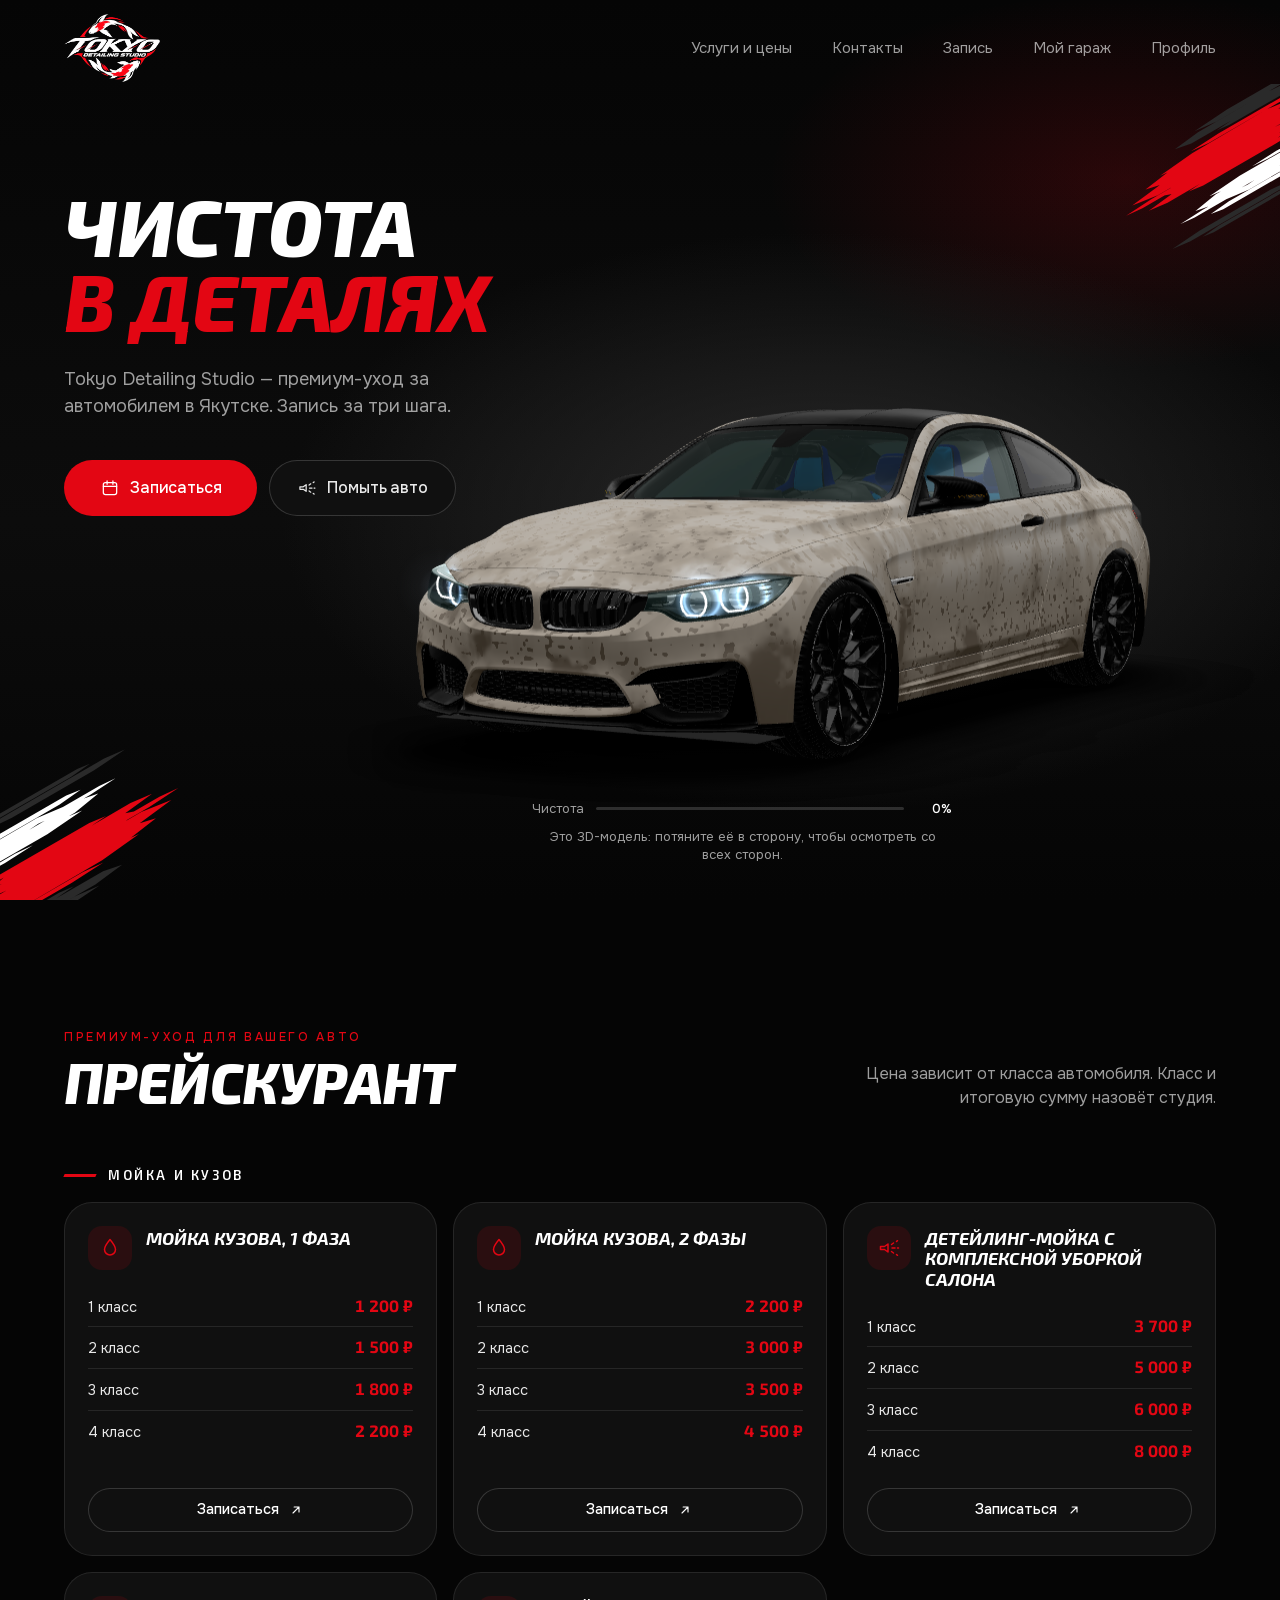
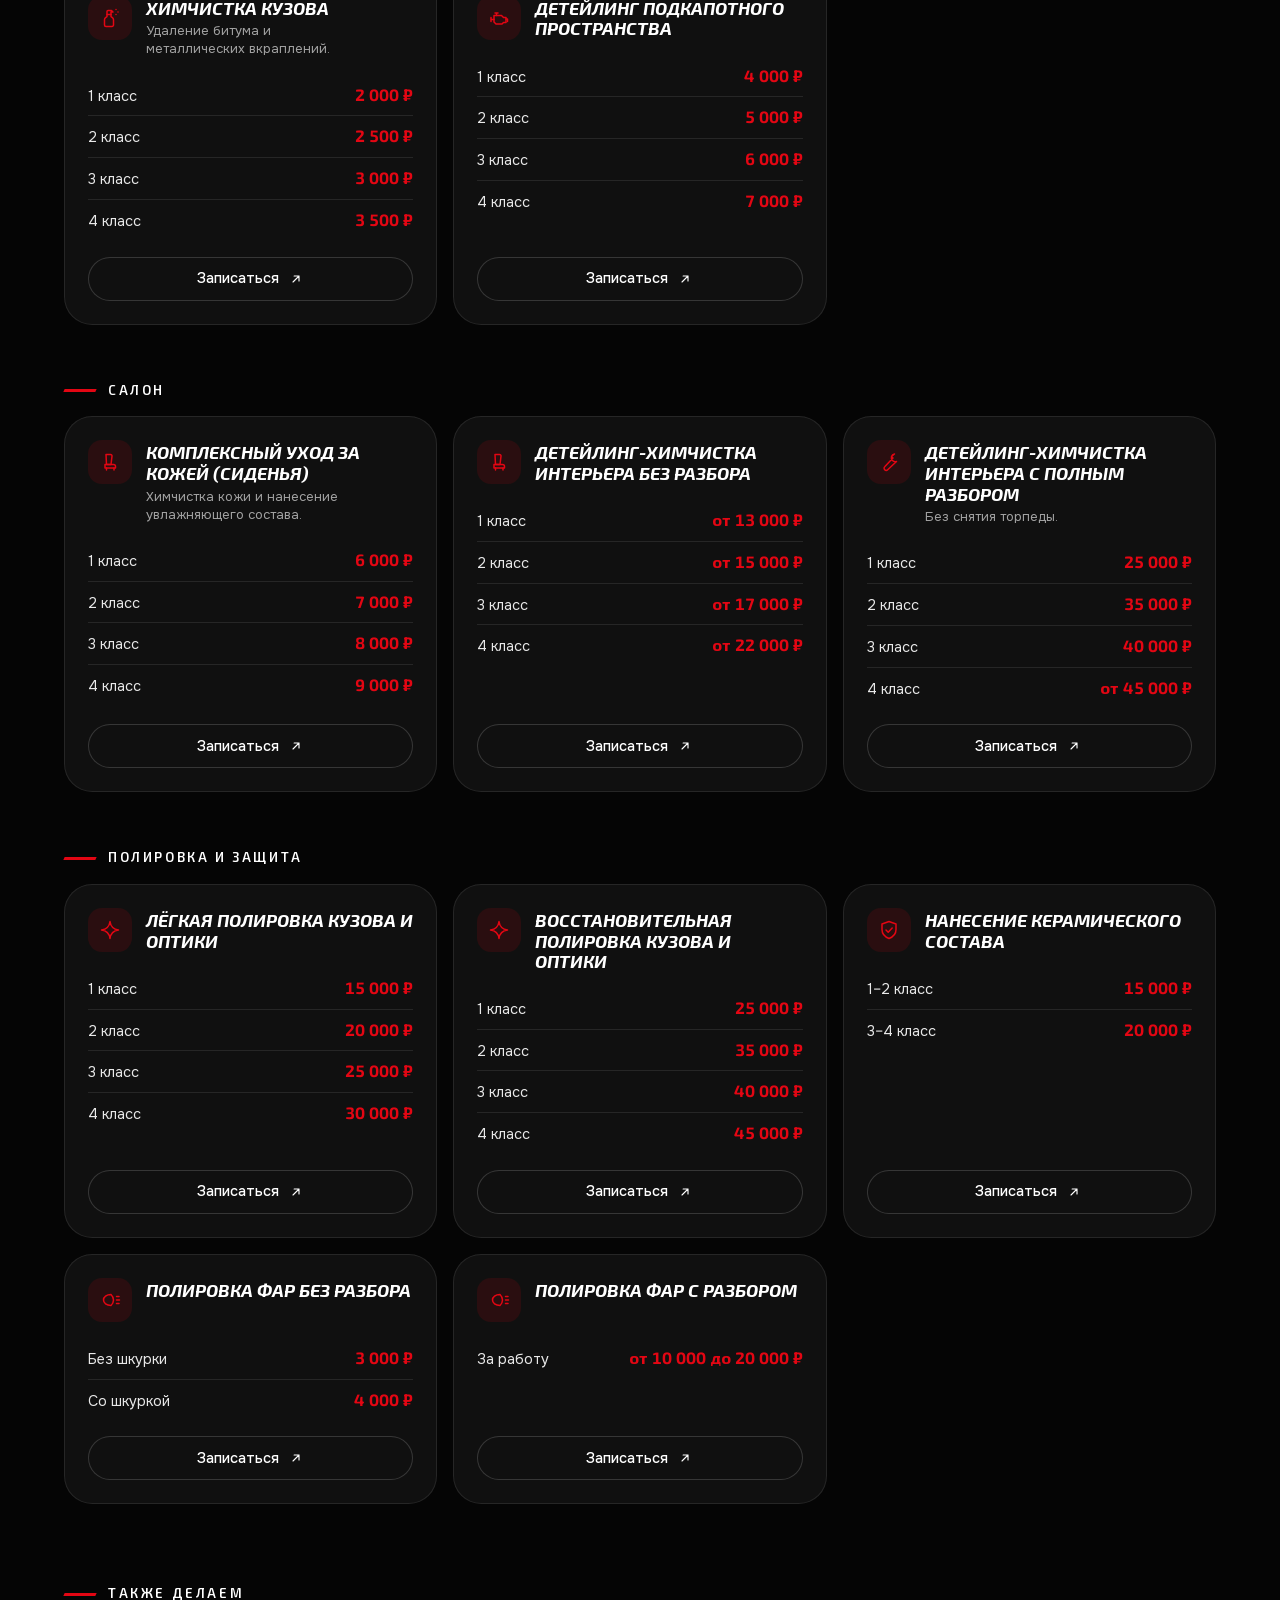
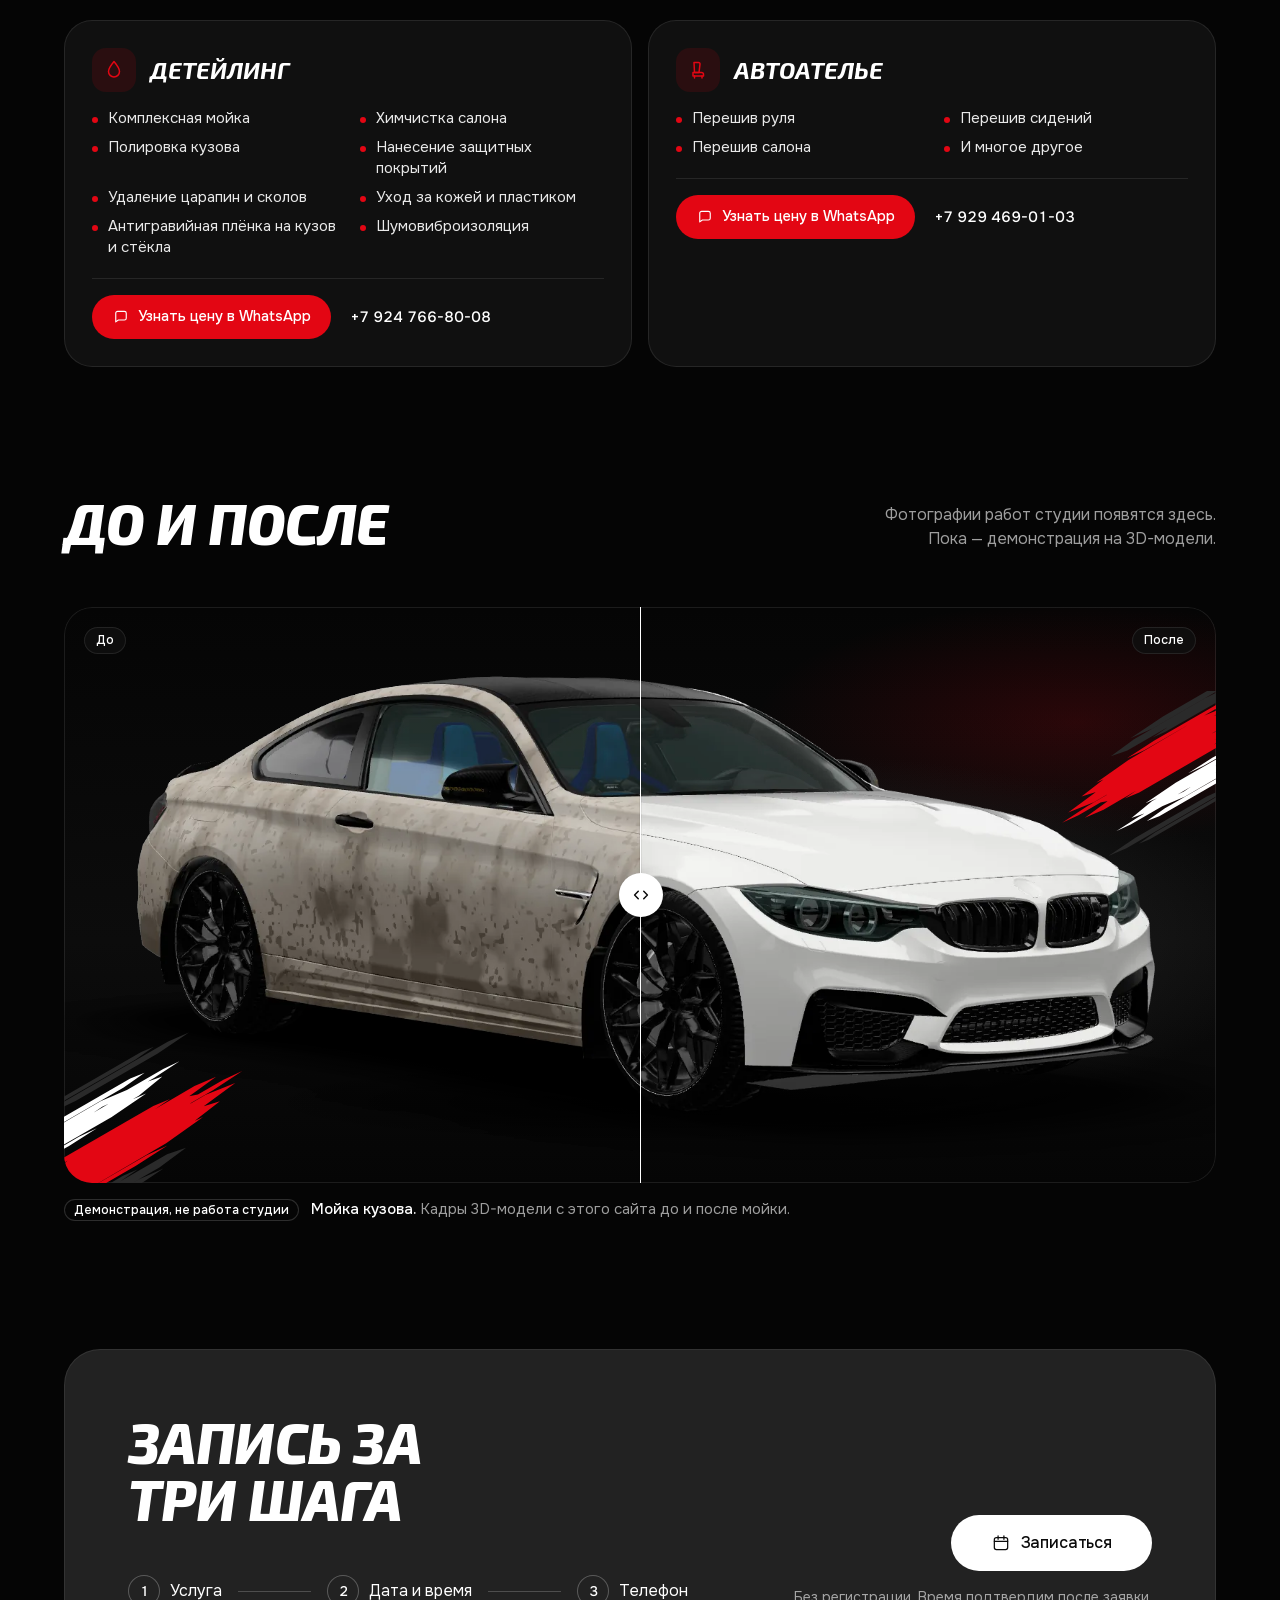
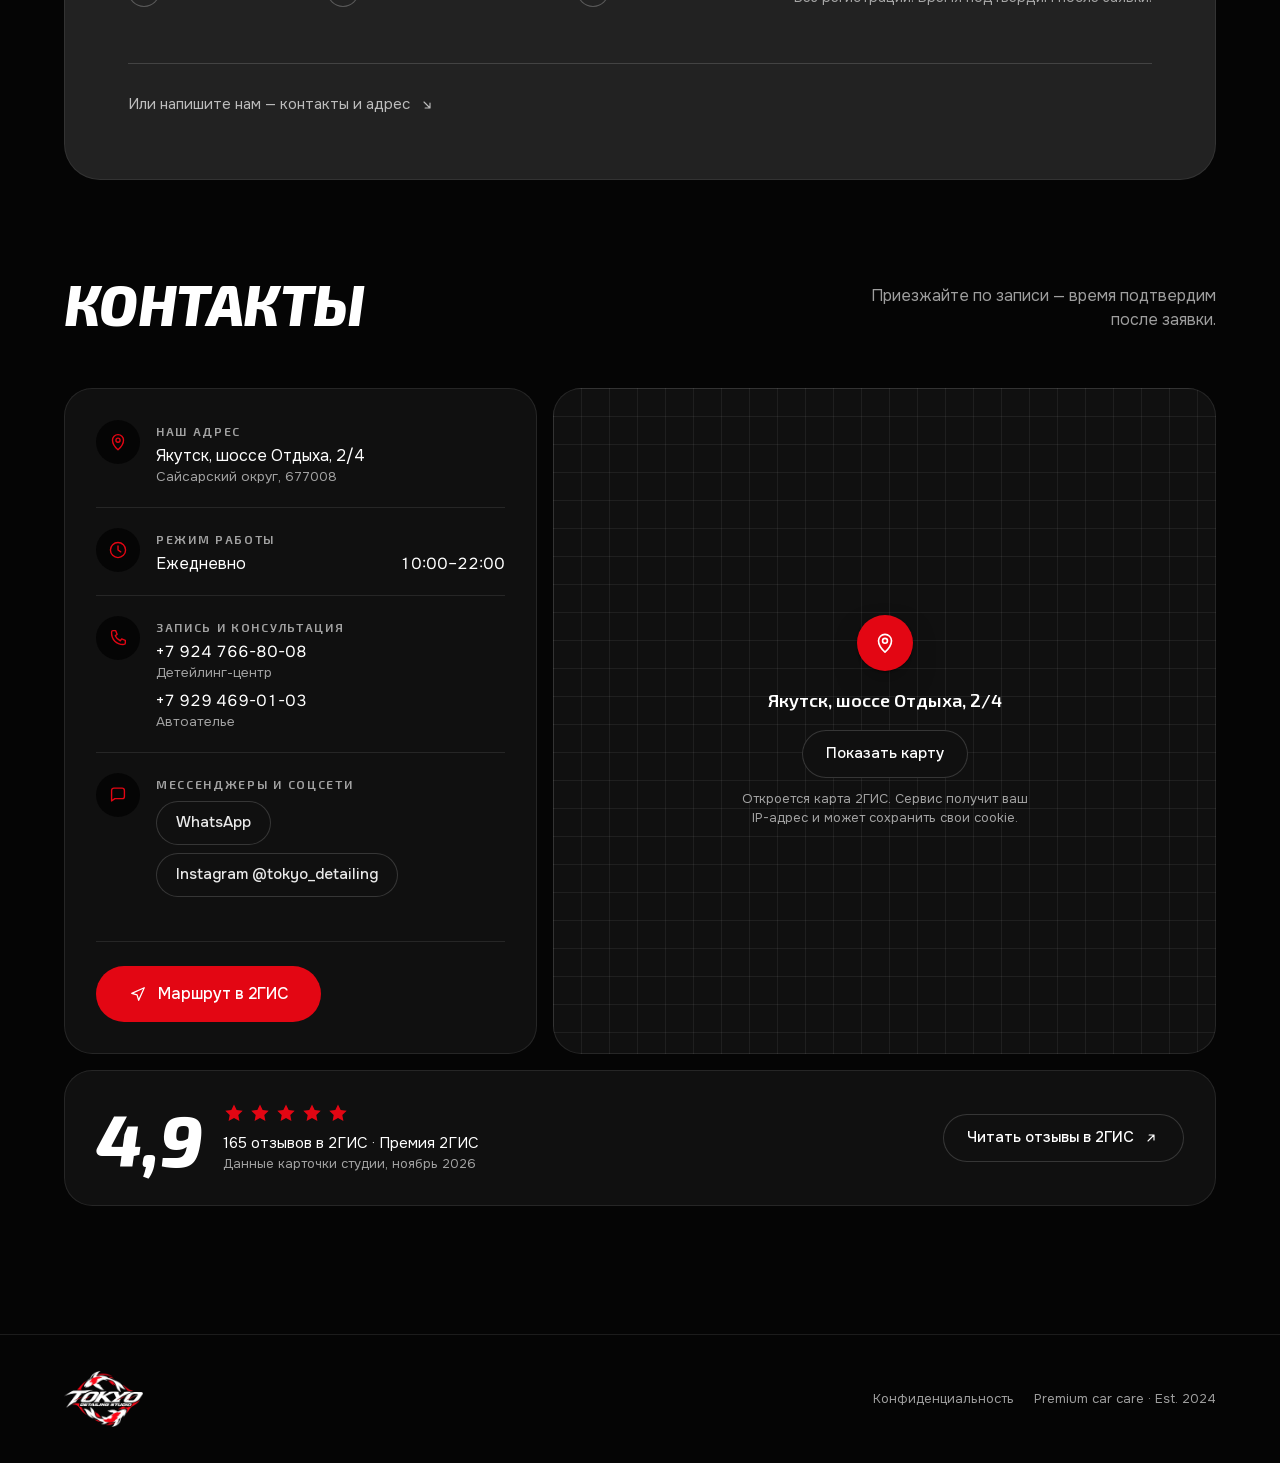
==== index.html @ 5183566b "Tokyo Detailing Studio: сайт и приложение Co-Authored-By: Claude Opus 5.5 <noreply@anthropic.com>" ====
<!DOCTYPE html><html lang="ru" data-theme="dark" class="s5PKCq_variable GpgOZW_variable antialiased"><head><meta charSet="utf-8"/><meta name="viewport" content="width=device-width, initial-scale=1, viewport-fit=cover"/><link rel="preload" href="/_next/static/media/01d917b2efda642a-s.p.0y1w0k24nk0rl.woff2" as="font" crossorigin="" type="font/woff2"/><link rel="preload" href="/_next/static/media/37253046121f9ac8-s.p.342nhdmq3f7um.woff2" as="font" crossorigin="" type="font/woff2"/><link rel="preload" href="/_next/static/media/4e40ad925acbda05-s.p.0xfoyxlx1-tli.woff2" as="font" crossorigin="" type="font/woff2"/><link rel="preload" href="/_next/static/media/57b2f9927c4082f3-s.p.0hvbihchgpcz-.woff2" as="font" crossorigin="" type="font/woff2"/><link rel="preload" href="/_next/static/media/751a0d19315937ce-s.p.3-p5cznzdfi69.woff2" as="font" crossorigin="" type="font/woff2"/><link rel="preload" href="/_next/static/media/c50b0495a1ff0f08-s.p.2sla2yow9-9p_.woff2" as="font" crossorigin="" type="font/woff2"/><link rel="preload" href="/brand/tokyo-logo.png" as="image"/><link rel="preload" as="image" href="/images/car-dirty.webp"/><link rel="stylesheet" href="/_next/static/chunks/12egtfxf3xak8.css" data-precedence="next"/><link rel="preload" as="script" fetchPriority="low" href="/_next/static/chunks/1pcw6gskne7pf.js"/><script src="/_next/static/chunks/2whg2n5r_t_s1.js" async=""></script><script src="/_next/static/chunks/1k6vud4yuzdun.js" async=""></script><script src="/_next/static/chunks/1wt7al7iiuzbs.js" async=""></script><script src="/_next/static/chunks/turbopack-2u1d16houkiyo.js" async=""></script><script src="/_next/static/chunks/31ogxdam3e38y.js" async=""></script><script src="/_next/static/chunks/2fxo7t787hc55.js" async=""></script><script src="/_next/static/chunks/3pmq14a_3z5or.js" async=""></script><script src="/_next/static/chunks/0y7fb0nxkplo_.js" async=""></script><script src="/_next/static/chunks/2e1vo4x0723xz.js" async=""></script><script src="/_next/static/chunks/1whfrwr3t8dxm.js" async=""></script><meta name="next-size-adjust" content=""/><meta name="theme-color" media="(prefers-color-scheme: light)" content="#050505"/><meta name="theme-color" media="(prefers-color-scheme: dark)" content="#050505"/><title>Tokyo Detailing Studio — детейлинг в Якутске</title><meta name="description" content="Мойка, химчистка, полировка, керамика. Прейскурант по классам авто и запись за три шага. Якутск, шоссе Отдыха, 2/4."/><meta name="application-name" content="Tokyo Detailing"/><link rel="manifest" href="/manifest.webmanifest"/><meta name="format-detection" content="telephone=no"/><meta name="mobile-web-app-capable" content="yes"/><meta name="apple-mobile-web-app-title" content="Tokyo"/><meta name="apple-mobile-web-app-status-bar-style" content="black-translucent"/><link rel="icon" href="/icon.png?icon.1gmn3g1608zho.png" sizes="96x96" type="image/png"/><link rel="apple-touch-icon" href="/apple-icon.png?apple-icon.33vqg0m949hzn.png" sizes="180x180" type="image/png"/><script>(function(){try{var p=null;try{p=localStorage.getItem("md-theme")}catch(e){}var d=true;var t=d?"dark":"light";document.documentElement.dataset.theme=t;var m=document.createElement("meta");m.name="theme-color";m.id="md-theme-color";m.content={"light":"#050505","dark":"#050505"}[t];document.head.prepend(m)}catch(e){}})()</script><script src="/_next/static/chunks/0cz1d0mv5g_q7.js" noModule=""></script></head><body class="min-h-svh bg-mist text-graphite"><div hidden=""><!--$--><!--/$--></div><header class="absolute inset-x-0 top-0 z-40 pt-[env(safe-area-inset-top)]"><div class="mx-auto flex h-16 max-w-[1440px] items-center justify-between px-5 lg:h-24 lg:px-16"><a aria-label="Tokyo Detailing Studio — на главную" class="relative z-50 block text-ink" href="/"><img src="/brand/tokyo-logo.png" alt="Tokyo Detailing Studio" width="720" height="510" class="block w-auto select-none h-11 lg:h-[68px]" draggable="false"/></a><div class="flex items-center gap-1 lg:gap-8"><nav aria-label="Основная навигация" class="hidden items-center gap-10 lg:flex"><a class="text-[15px] transition-colors duration-200 hover:text-ink text-muted" href="/#services">Услуги и цены</a><a class="text-[15px] transition-colors duration-200 hover:text-ink text-muted" href="/#contacts">Контакты</a><a class="text-[15px] transition-colors duration-200 hover:text-ink text-muted" href="/booking/">Запись</a><a class="text-[15px] transition-colors duration-200 hover:text-ink text-muted" href="/garage/">Мой гараж</a><a class="text-[15px] transition-colors duration-200 hover:text-ink text-muted" href="/profile/">Профиль</a></nav><button type="button" aria-label="Открыть меню" aria-expanded="false" class="relative z-50 -mr-2 flex size-11 items-center justify-center text-ink lg:hidden"><span class="relative block h-[10px] w-6"><span class="absolute left-0 top-0 h-[1.5px] w-6 rounded-full bg-current transition-transform duration-300 ease-soft "></span><span class="absolute bottom-0 left-0 h-[1.5px] w-6 rounded-full bg-current transition-transform duration-300 ease-soft "></span></span></button></div></div></header><main><section id="top" class="studio relative overflow-clip pt-[calc(env(safe-area-inset-top)+64px)] lg:h-svh lg:max-h-[1000px] lg:min-h-[760px] lg:pt-0"><div class="relative mx-auto flex h-full max-w-[1440px] flex-col px-5 lg:px-16"><div class="pointer-events-none relative z-10 pt-5 lg:pt-[clamp(150px,21vh,210px)]"><h1 class="text-[clamp(40px,11.6vw,54px)] leading-[0.98] text-ink lg:text-[clamp(64px,6.2vw,96px)] lg:leading-[0.94]" style="opacity:0.4;transform:translateY(22px)">Чистота<br/><span class="text-accent">в деталях</span></h1><p class="mt-4 max-w-[30ch] text-[16px] leading-[1.45] text-muted lg:mt-7 lg:max-w-[34ch] lg:text-[18px] lg:leading-[1.5]" style="opacity:0.4;transform:translateY(22px)">Tokyo Detailing Studio — премиум-уход за автомобилем в Якутске. Запись за три шага.</p></div><div class="relative -mx-5 mt-1 lg:pointer-events-none lg:absolute lg:inset-0 lg:mx-0 lg:mt-0"><div class="relative ml-[-6vw] w-[124vw] lg:pointer-events-auto lg:absolute lg:bottom-[clamp(40px,9vh,96px)] lg:right-[-5vw] lg:ml-0 lg:w-[min(78vw,1180px)]" style="opacity:0;transform:translateX(70px)"><img alt="Автомобиль перед мойкой" draggable="false" width="1999" height="999" decoding="async" data-nimg="1" class="car-poster h-auto w-full select-none transition-opacity duration-700 ease-soft opacity-100" style="color:transparent" src="/images/car-dirty.webp"/><div class="car-canvas absolute inset-0 transition-opacity duration-700 ease-soft opacity-0"><!--$!--><template data-dgst=""></template><!--/$--></div></div><div class="relative mt-1 px-5 lg:pointer-events-auto lg:absolute lg:bottom-[clamp(20px,4vh,48px)] lg:left-[58%] lg:mt-0 lg:w-[420px] lg:-translate-x-1/2 lg:px-0" style="opacity:0.4;transform:translateY(22px)"><div class="mx-auto w-full max-w-[340px] lg:max-w-[420px]"><div class="flex min-h-[36px] items-center justify-center gap-3"><p aria-live="polite" class="text-center text-[12.5px] leading-[1.35] text-muted lg:text-[13px]">Загружаем 3D-модель…</p></div></div></div></div><div class="relative z-10 mt-6 flex gap-2.5 pb-8 lg:mt-10 lg:w-fit lg:gap-3 lg:pb-0" style="opacity:0.4;transform:translateY(22px)"><a class="inline-flex h-14 items-center justify-center gap-2.5 rounded-full text-[16px] font-medium tracking-[-0.01em] transition-[background-color,box-shadow,transform] duration-200 ease-soft bg-accent text-on-accent hover:bg-accent-strong active:scale-[0.985] order-2 flex-1 whitespace-nowrap px-4 lg:order-1 lg:flex-none lg:px-9" href="/booking/"><svg width="20" height="20" viewBox="0 0 24 24" fill="none" stroke="currentColor" stroke-width="1.5" stroke-linecap="round" stroke-linejoin="round" aria-hidden="true"><rect x="4" y="5.5" width="16" height="14.5" rx="2.5"></rect><path d="M4 10h16M8.5 3.5v4M15.5 3.5v4"></path></svg>Записаться</a><button type="button" class="inline-flex h-14 items-center justify-center gap-2.5 rounded-full text-[16px] font-medium tracking-[-0.01em] transition-[background-color,box-shadow,transform] duration-200 ease-soft bg-white text-graphite ring-1 ring-inset ring-line-strong hover:ring-graphite active:scale-[0.985] order-1 flex-1 whitespace-nowrap px-4 disabled:opacity-50 lg:order-2 lg:flex-none lg:px-7" aria-pressed="false" disabled=""><svg width="20" height="20" viewBox="0 0 24 24" fill="none" stroke="currentColor" stroke-width="1.5" stroke-linecap="round" stroke-linejoin="round" aria-hidden="true"><path d="M3.500 10.500h4l3.500-2.500v8l-3.500-2.500h-4z"></path><path d="m14.500 8.500 2-1.500M15 12h3M14.500 15.500l2 1.500M19.500 5.500l1-.8M20.500 12h1M19.500 18.500l1 .8"></path></svg>Помыть авто</button></div></div></section><section id="services" class="scroll-mt-6 bg-mist"><div class="mx-auto max-w-[1440px] px-5 py-16 lg:px-16 lg:py-32"><div class="flex flex-col gap-3 lg:flex-row lg:items-end lg:justify-between"><div><p class="text-[12px] font-medium uppercase tracking-[0.22em] text-accent">Премиум-уход для вашего авто</p><h2 class="section-title mt-2 text-[34px] font-bold leading-none text-ink lg:text-[56px]">Прейскурант</h2></div><p class="max-w-[40ch] text-[15px] leading-[1.5] text-muted lg:text-right lg:text-[16px]">Цена зависит от класса автомобиля. Класс и итоговую сумму назовёт студия.</p></div><div class="mt-10 lg:mt-14"><h3 class="flex items-center gap-3 text-[13px] font-semibold uppercase tracking-[0.2em] text-ink"><span aria-hidden="true" class="h-[3px] w-8 -skew-x-[24deg] bg-accent"></span>Мойка и кузов</h3><ul class="mt-4 grid gap-2.5 sm:grid-cols-2 lg:grid-cols-3 lg:gap-4"><li class="flex"><article class="flex w-full flex-col rounded-[22px] bg-white p-5 ring-1 ring-inset ring-line transition-shadow duration-300 hover:ring-accent/60 lg:rounded-card lg:p-6"><div class="flex items-start gap-3.5"><span class="flex size-11 shrink-0 items-center justify-center rounded-[14px] bg-accent/12 text-accent"><svg width="24" height="24" viewBox="0 0 24 24" fill="none" stroke="currentColor" stroke-width="1.5" stroke-linecap="round" stroke-linejoin="round" aria-hidden="true"><path d="M12 3.5c3 3.6 5.5 6.6 5.5 10a5.5 5.5 0 0 1-11 0c0-3.4 2.500-6.4 5.5-10z"></path></svg></span><div class="min-w-0 pt-0.5"><h4 class="font-display text-[17px] font-bold uppercase italic leading-[1.15] text-ink lg:text-[18px]">Мойка кузова, 1 фаза</h4></div></div><dl class="mt-4 flex-1"><div class="flex items-baseline justify-between gap-4 border-b border-line py-2 last:border-b-0"><dt class="text-[14.5px] text-graphite">1 класс</dt><dd class="whitespace-nowrap font-display text-[16.5px] font-bold tabular-nums text-accent">1 200 ₽</dd></div><div class="flex items-baseline justify-between gap-4 border-b border-line py-2 last:border-b-0"><dt class="text-[14.5px] text-graphite">2 класс</dt><dd class="whitespace-nowrap font-display text-[16.5px] font-bold tabular-nums text-accent">1 500 ₽</dd></div><div class="flex items-baseline justify-between gap-4 border-b border-line py-2 last:border-b-0"><dt class="text-[14.5px] text-graphite">3 класс</dt><dd class="whitespace-nowrap font-display text-[16.5px] font-bold tabular-nums text-accent">1 800 ₽</dd></div><div class="flex items-baseline justify-between gap-4 border-b border-line py-2 last:border-b-0"><dt class="text-[14.5px] text-graphite">4 класс</dt><dd class="whitespace-nowrap font-display text-[16.5px] font-bold tabular-nums text-accent">2 200 ₽</dd></div></dl><a class="mt-4 inline-flex h-11 items-center justify-center gap-2 rounded-full text-[14.5px] font-medium text-ink ring-1 ring-inset ring-line-strong transition-colors duration-200 hover:bg-accent hover:text-on-accent hover:ring-accent" href="/booking/?service=wash1">Записаться<span class="sr-only">: <!-- -->Мойка кузова, 1 фаза</span><svg width="18" height="18" viewBox="0 0 24 24" fill="none" stroke="currentColor" stroke-width="1.5" stroke-linecap="round" stroke-linejoin="round" aria-hidden="true"><path d="M8 16 16 8M9.500 8H16v6.500"></path></svg></a></article></li><li class="flex"><article class="flex w-full flex-col rounded-[22px] bg-white p-5 ring-1 ring-inset ring-line transition-shadow duration-300 hover:ring-accent/60 lg:rounded-card lg:p-6"><div class="flex items-start gap-3.5"><span class="flex size-11 shrink-0 items-center justify-center rounded-[14px] bg-accent/12 text-accent"><svg width="24" height="24" viewBox="0 0 24 24" fill="none" stroke="currentColor" stroke-width="1.5" stroke-linecap="round" stroke-linejoin="round" aria-hidden="true"><path d="M12 3.5c3 3.6 5.5 6.6 5.5 10a5.5 5.5 0 0 1-11 0c0-3.4 2.500-6.4 5.5-10z"></path></svg></span><div class="min-w-0 pt-0.5"><h4 class="font-display text-[17px] font-bold uppercase italic leading-[1.15] text-ink lg:text-[18px]">Мойка кузова, 2 фазы</h4></div></div><dl class="mt-4 flex-1"><div class="flex items-baseline justify-between gap-4 border-b border-line py-2 last:border-b-0"><dt class="text-[14.5px] text-graphite">1 класс</dt><dd class="whitespace-nowrap font-display text-[16.5px] font-bold tabular-nums text-accent">2 200 ₽</dd></div><div class="flex items-baseline justify-between gap-4 border-b border-line py-2 last:border-b-0"><dt class="text-[14.5px] text-graphite">2 класс</dt><dd class="whitespace-nowrap font-display text-[16.5px] font-bold tabular-nums text-accent">3 000 ₽</dd></div><div class="flex items-baseline justify-between gap-4 border-b border-line py-2 last:border-b-0"><dt class="text-[14.5px] text-graphite">3 класс</dt><dd class="whitespace-nowrap font-display text-[16.5px] font-bold tabular-nums text-accent">3 500 ₽</dd></div><div class="flex items-baseline justify-between gap-4 border-b border-line py-2 last:border-b-0"><dt class="text-[14.5px] text-graphite">4 класс</dt><dd class="whitespace-nowrap font-display text-[16.5px] font-bold tabular-nums text-accent">4 500 ₽</dd></div></dl><a class="mt-4 inline-flex h-11 items-center justify-center gap-2 rounded-full text-[14.5px] font-medium text-ink ring-1 ring-inset ring-line-strong transition-colors duration-200 hover:bg-accent hover:text-on-accent hover:ring-accent" href="/booking/?service=wash2">Записаться<span class="sr-only">: <!-- -->Мойка кузова, 2 фазы</span><svg width="18" height="18" viewBox="0 0 24 24" fill="none" stroke="currentColor" stroke-width="1.5" stroke-linecap="round" stroke-linejoin="round" aria-hidden="true"><path d="M8 16 16 8M9.500 8H16v6.500"></path></svg></a></article></li><li class="flex"><article class="flex w-full flex-col rounded-[22px] bg-white p-5 ring-1 ring-inset ring-line transition-shadow duration-300 hover:ring-accent/60 lg:rounded-card lg:p-6"><div class="flex items-start gap-3.5"><span class="flex size-11 shrink-0 items-center justify-center rounded-[14px] bg-accent/12 text-accent"><svg width="24" height="24" viewBox="0 0 24 24" fill="none" stroke="currentColor" stroke-width="1.5" stroke-linecap="round" stroke-linejoin="round" aria-hidden="true"><path d="M3.500 10.500h4l3.500-2.500v8l-3.500-2.500h-4z"></path><path d="m14.500 8.500 2-1.500M15 12h3M14.500 15.500l2 1.500M19.500 5.500l1-.8M20.500 12h1M19.500 18.500l1 .8"></path></svg></span><div class="min-w-0 pt-0.5"><h4 class="font-display text-[17px] font-bold uppercase italic leading-[1.15] text-ink lg:text-[18px]">Детейлинг-мойка с комплексной уборкой салона</h4></div></div><dl class="mt-4 flex-1"><div class="flex items-baseline justify-between gap-4 border-b border-line py-2 last:border-b-0"><dt class="text-[14.5px] text-graphite">1 класс</dt><dd class="whitespace-nowrap font-display text-[16.5px] font-bold tabular-nums text-accent">3 700 ₽</dd></div><div class="flex items-baseline justify-between gap-4 border-b border-line py-2 last:border-b-0"><dt class="text-[14.5px] text-graphite">2 класс</dt><dd class="whitespace-nowrap font-display text-[16.5px] font-bold tabular-nums text-accent">5 000 ₽</dd></div><div class="flex items-baseline justify-between gap-4 border-b border-line py-2 last:border-b-0"><dt class="text-[14.5px] text-graphite">3 класс</dt><dd class="whitespace-nowrap font-display text-[16.5px] font-bold tabular-nums text-accent">6 000 ₽</dd></div><div class="flex items-baseline justify-between gap-4 border-b border-line py-2 last:border-b-0"><dt class="text-[14.5px] text-graphite">4 класс</dt><dd class="whitespace-nowrap font-display text-[16.5px] font-bold tabular-nums text-accent">8 000 ₽</dd></div></dl><a class="mt-4 inline-flex h-11 items-center justify-center gap-2 rounded-full text-[14.5px] font-medium text-ink ring-1 ring-inset ring-line-strong transition-colors duration-200 hover:bg-accent hover:text-on-accent hover:ring-accent" href="/booking/?service=wash-salon">Записаться<span class="sr-only">: <!-- -->Детейлинг-мойка с комплексной уборкой салона</span><svg width="18" height="18" viewBox="0 0 24 24" fill="none" stroke="currentColor" stroke-width="1.5" stroke-linecap="round" stroke-linejoin="round" aria-hidden="true"><path d="M8 16 16 8M9.500 8H16v6.500"></path></svg></a></article></li><li class="flex"><article class="flex w-full flex-col rounded-[22px] bg-white p-5 ring-1 ring-inset ring-line transition-shadow duration-300 hover:ring-accent/60 lg:rounded-card lg:p-6"><div class="flex items-start gap-3.5"><span class="flex size-11 shrink-0 items-center justify-center rounded-[14px] bg-accent/12 text-accent"><svg width="24" height="24" viewBox="0 0 24 24" fill="none" stroke="currentColor" stroke-width="1.5" stroke-linecap="round" stroke-linejoin="round" aria-hidden="true"><path d="M8 20.500h6a1.500 1.500 0 0 0 1.500-1.500v-5.200a3 3 0 0 0-1.400-2.500L13 10.600V8.500H9v2.100l-1.100.7a3 3 0 0 0-1.400 2.500V19A1.500 1.500 0 0 0 8 20.500z"></path><path d="M9 8.500V5.500a1 1 0 0 1 1-1h3.500l1.500 1.500h-2v2.500"></path><path d="M18 3.500h.01M20 6h.01M18 8.500h.01"></path></svg></span><div class="min-w-0 pt-0.5"><h4 class="font-display text-[17px] font-bold uppercase italic leading-[1.15] text-ink lg:text-[18px]">Химчистка кузова</h4><p class="mt-1 text-[13px] leading-[1.4] text-muted">Удаление битума и металлических вкраплений.</p></div></div><dl class="mt-4 flex-1"><div class="flex items-baseline justify-between gap-4 border-b border-line py-2 last:border-b-0"><dt class="text-[14.5px] text-graphite">1 класс</dt><dd class="whitespace-nowrap font-display text-[16.5px] font-bold tabular-nums text-accent">2 000 ₽</dd></div><div class="flex items-baseline justify-between gap-4 border-b border-line py-2 last:border-b-0"><dt class="text-[14.5px] text-graphite">2 класс</dt><dd class="whitespace-nowrap font-display text-[16.5px] font-bold tabular-nums text-accent">2 500 ₽</dd></div><div class="flex items-baseline justify-between gap-4 border-b border-line py-2 last:border-b-0"><dt class="text-[14.5px] text-graphite">3 класс</dt><dd class="whitespace-nowrap font-display text-[16.5px] font-bold tabular-nums text-accent">3 000 ₽</dd></div><div class="flex items-baseline justify-between gap-4 border-b border-line py-2 last:border-b-0"><dt class="text-[14.5px] text-graphite">4 класс</dt><dd class="whitespace-nowrap font-display text-[16.5px] font-bold tabular-nums text-accent">3 500 ₽</dd></div></dl><a class="mt-4 inline-flex h-11 items-center justify-center gap-2 rounded-full text-[14.5px] font-medium text-ink ring-1 ring-inset ring-line-strong transition-colors duration-200 hover:bg-accent hover:text-on-accent hover:ring-accent" href="/booking/?service=body-chem">Записаться<span class="sr-only">: <!-- -->Химчистка кузова</span><svg width="18" height="18" viewBox="0 0 24 24" fill="none" stroke="currentColor" stroke-width="1.5" stroke-linecap="round" stroke-linejoin="round" aria-hidden="true"><path d="M8 16 16 8M9.500 8H16v6.500"></path></svg></a></article></li><li class="flex"><article class="flex w-full flex-col rounded-[22px] bg-white p-5 ring-1 ring-inset ring-line transition-shadow duration-300 hover:ring-accent/60 lg:rounded-card lg:p-6"><div class="flex items-start gap-3.5"><span class="flex size-11 shrink-0 items-center justify-center rounded-[14px] bg-accent/12 text-accent"><svg width="24" height="24" viewBox="0 0 24 24" fill="none" stroke="currentColor" stroke-width="1.5" stroke-linecap="round" stroke-linejoin="round" aria-hidden="true"><path d="M7 9.5h7.5l2 2H19v5h-2.5L15 18H9l-2-2z"></path><path d="M9.5 9.5V7M8 7h3M4 11.5v4M4 13.5h3M19 13h1.5v2.5"></path></svg></span><div class="min-w-0 pt-0.5"><h4 class="font-display text-[17px] font-bold uppercase italic leading-[1.15] text-ink lg:text-[18px]">Детейлинг подкапотного пространства</h4></div></div><dl class="mt-4 flex-1"><div class="flex items-baseline justify-between gap-4 border-b border-line py-2 last:border-b-0"><dt class="text-[14.5px] text-graphite">1 класс</dt><dd class="whitespace-nowrap font-display text-[16.5px] font-bold tabular-nums text-accent">4 000 ₽</dd></div><div class="flex items-baseline justify-between gap-4 border-b border-line py-2 last:border-b-0"><dt class="text-[14.5px] text-graphite">2 класс</dt><dd class="whitespace-nowrap font-display text-[16.5px] font-bold tabular-nums text-accent">5 000 ₽</dd></div><div class="flex items-baseline justify-between gap-4 border-b border-line py-2 last:border-b-0"><dt class="text-[14.5px] text-graphite">3 класс</dt><dd class="whitespace-nowrap font-display text-[16.5px] font-bold tabular-nums text-accent">6 000 ₽</dd></div><div class="flex items-baseline justify-between gap-4 border-b border-line py-2 last:border-b-0"><dt class="text-[14.5px] text-graphite">4 класс</dt><dd class="whitespace-nowrap font-display text-[16.5px] font-bold tabular-nums text-accent">7 000 ₽</dd></div></dl><a class="mt-4 inline-flex h-11 items-center justify-center gap-2 rounded-full text-[14.5px] font-medium text-ink ring-1 ring-inset ring-line-strong transition-colors duration-200 hover:bg-accent hover:text-on-accent hover:ring-accent" href="/booking/?service=engine">Записаться<span class="sr-only">: <!-- -->Детейлинг подкапотного пространства</span><svg width="18" height="18" viewBox="0 0 24 24" fill="none" stroke="currentColor" stroke-width="1.5" stroke-linecap="round" stroke-linejoin="round" aria-hidden="true"><path d="M8 16 16 8M9.500 8H16v6.500"></path></svg></a></article></li></ul></div><div class="mt-10 lg:mt-14"><h3 class="flex items-center gap-3 text-[13px] font-semibold uppercase tracking-[0.2em] text-ink"><span aria-hidden="true" class="h-[3px] w-8 -skew-x-[24deg] bg-accent"></span>Салон</h3><ul class="mt-4 grid gap-2.5 sm:grid-cols-2 lg:grid-cols-3 lg:gap-4"><li class="flex"><article class="flex w-full flex-col rounded-[22px] bg-white p-5 ring-1 ring-inset ring-line transition-shadow duration-300 hover:ring-accent/60 lg:rounded-card lg:p-6"><div class="flex items-start gap-3.5"><span class="flex size-11 shrink-0 items-center justify-center rounded-[14px] bg-accent/12 text-accent"><svg width="24" height="24" viewBox="0 0 24 24" fill="none" stroke="currentColor" stroke-width="1.5" stroke-linecap="round" stroke-linejoin="round" aria-hidden="true"><path d="M8 4.5h4.5A1.5 1.5 0 0 1 14 6.2l-1 8.3H8.500z"></path><path d="M7 14.5h8.5a2 2 0 0 1 2 2V18H7z"></path><path d="M8.5 18v2M16 18v2"></path></svg></span><div class="min-w-0 pt-0.5"><h4 class="font-display text-[17px] font-bold uppercase italic leading-[1.15] text-ink lg:text-[18px]">Комплексный уход за кожей (сиденья)</h4><p class="mt-1 text-[13px] leading-[1.4] text-muted">Химчистка кожи и нанесение увлажняющего состава.</p></div></div><dl class="mt-4 flex-1"><div class="flex items-baseline justify-between gap-4 border-b border-line py-2 last:border-b-0"><dt class="text-[14.5px] text-graphite">1 класс</dt><dd class="whitespace-nowrap font-display text-[16.5px] font-bold tabular-nums text-accent">6 000 ₽</dd></div><div class="flex items-baseline justify-between gap-4 border-b border-line py-2 last:border-b-0"><dt class="text-[14.5px] text-graphite">2 класс</dt><dd class="whitespace-nowrap font-display text-[16.5px] font-bold tabular-nums text-accent">7 000 ₽</dd></div><div class="flex items-baseline justify-between gap-4 border-b border-line py-2 last:border-b-0"><dt class="text-[14.5px] text-graphite">3 класс</dt><dd class="whitespace-nowrap font-display text-[16.5px] font-bold tabular-nums text-accent">8 000 ₽</dd></div><div class="flex items-baseline justify-between gap-4 border-b border-line py-2 last:border-b-0"><dt class="text-[14.5px] text-graphite">4 класс</dt><dd class="whitespace-nowrap font-display text-[16.5px] font-bold tabular-nums text-accent">9 000 ₽</dd></div></dl><a class="mt-4 inline-flex h-11 items-center justify-center gap-2 rounded-full text-[14.5px] font-medium text-ink ring-1 ring-inset ring-line-strong transition-colors duration-200 hover:bg-accent hover:text-on-accent hover:ring-accent" href="/booking/?service=leather">Записаться<span class="sr-only">: <!-- -->Комплексный уход за кожей (сиденья)</span><svg width="18" height="18" viewBox="0 0 24 24" fill="none" stroke="currentColor" stroke-width="1.5" stroke-linecap="round" stroke-linejoin="round" aria-hidden="true"><path d="M8 16 16 8M9.500 8H16v6.500"></path></svg></a></article></li><li class="flex"><article class="flex w-full flex-col rounded-[22px] bg-white p-5 ring-1 ring-inset ring-line transition-shadow duration-300 hover:ring-accent/60 lg:rounded-card lg:p-6"><div class="flex items-start gap-3.5"><span class="flex size-11 shrink-0 items-center justify-center rounded-[14px] bg-accent/12 text-accent"><svg width="24" height="24" viewBox="0 0 24 24" fill="none" stroke="currentColor" stroke-width="1.5" stroke-linecap="round" stroke-linejoin="round" aria-hidden="true"><path d="M8 4.5h4.5A1.5 1.5 0 0 1 14 6.2l-1 8.3H8.500z"></path><path d="M7 14.5h8.5a2 2 0 0 1 2 2V18H7z"></path><path d="M8.5 18v2M16 18v2"></path></svg></span><div class="min-w-0 pt-0.5"><h4 class="font-display text-[17px] font-bold uppercase italic leading-[1.15] text-ink lg:text-[18px]">Детейлинг-химчистка интерьера без разбора</h4></div></div><dl class="mt-4 flex-1"><div class="flex items-baseline justify-between gap-4 border-b border-line py-2 last:border-b-0"><dt class="text-[14.5px] text-graphite">1 класс</dt><dd class="whitespace-nowrap font-display text-[16.5px] font-bold tabular-nums text-accent">от 13 000 ₽</dd></div><div class="flex items-baseline justify-between gap-4 border-b border-line py-2 last:border-b-0"><dt class="text-[14.5px] text-graphite">2 класс</dt><dd class="whitespace-nowrap font-display text-[16.5px] font-bold tabular-nums text-accent">от 15 000 ₽</dd></div><div class="flex items-baseline justify-between gap-4 border-b border-line py-2 last:border-b-0"><dt class="text-[14.5px] text-graphite">3 класс</dt><dd class="whitespace-nowrap font-display text-[16.5px] font-bold tabular-nums text-accent">от 17 000 ₽</dd></div><div class="flex items-baseline justify-between gap-4 border-b border-line py-2 last:border-b-0"><dt class="text-[14.5px] text-graphite">4 класс</dt><dd class="whitespace-nowrap font-display text-[16.5px] font-bold tabular-nums text-accent">от 22 000 ₽</dd></div></dl><a class="mt-4 inline-flex h-11 items-center justify-center gap-2 rounded-full text-[14.5px] font-medium text-ink ring-1 ring-inset ring-line-strong transition-colors duration-200 hover:bg-accent hover:text-on-accent hover:ring-accent" href="/booking/?service=interior">Записаться<span class="sr-only">: <!-- -->Детейлинг-химчистка интерьера без разбора</span><svg width="18" height="18" viewBox="0 0 24 24" fill="none" stroke="currentColor" stroke-width="1.5" stroke-linecap="round" stroke-linejoin="round" aria-hidden="true"><path d="M8 16 16 8M9.500 8H16v6.500"></path></svg></a></article></li><li class="flex"><article class="flex w-full flex-col rounded-[22px] bg-white p-5 ring-1 ring-inset ring-line transition-shadow duration-300 hover:ring-accent/60 lg:rounded-card lg:p-6"><div class="flex items-start gap-3.5"><span class="flex size-11 shrink-0 items-center justify-center rounded-[14px] bg-accent/12 text-accent"><svg width="24" height="24" viewBox="0 0 24 24" fill="none" stroke="currentColor" stroke-width="1.5" stroke-linecap="round" stroke-linejoin="round" aria-hidden="true"><path d="M14.5 6.500a4 4 0 0 0 5 5l-8.800 8.300a2.100 2.100 0 0 1-3-3L16 8l-1.500-1.500 3-2.500a4 4 0 0 0-3 2.500z"></path></svg></span><div class="min-w-0 pt-0.5"><h4 class="font-display text-[17px] font-bold uppercase italic leading-[1.15] text-ink lg:text-[18px]">Детейлинг-химчистка интерьера с полным разбором</h4><p class="mt-1 text-[13px] leading-[1.4] text-muted">Без снятия торпеды.</p></div></div><dl class="mt-4 flex-1"><div class="flex items-baseline justify-between gap-4 border-b border-line py-2 last:border-b-0"><dt class="text-[14.5px] text-graphite">1 класс</dt><dd class="whitespace-nowrap font-display text-[16.5px] font-bold tabular-nums text-accent">25 000 ₽</dd></div><div class="flex items-baseline justify-between gap-4 border-b border-line py-2 last:border-b-0"><dt class="text-[14.5px] text-graphite">2 класс</dt><dd class="whitespace-nowrap font-display text-[16.5px] font-bold tabular-nums text-accent">35 000 ₽</dd></div><div class="flex items-baseline justify-between gap-4 border-b border-line py-2 last:border-b-0"><dt class="text-[14.5px] text-graphite">3 класс</dt><dd class="whitespace-nowrap font-display text-[16.5px] font-bold tabular-nums text-accent">40 000 ₽</dd></div><div class="flex items-baseline justify-between gap-4 border-b border-line py-2 last:border-b-0"><dt class="text-[14.5px] text-graphite">4 класс</dt><dd class="whitespace-nowrap font-display text-[16.5px] font-bold tabular-nums text-accent">от 45 000 ₽</dd></div></dl><a class="mt-4 inline-flex h-11 items-center justify-center gap-2 rounded-full text-[14.5px] font-medium text-ink ring-1 ring-inset ring-line-strong transition-colors duration-200 hover:bg-accent hover:text-on-accent hover:ring-accent" href="/booking/?service=interior-full">Записаться<span class="sr-only">: <!-- -->Детейлинг-химчистка интерьера с полным разбором</span><svg width="18" height="18" viewBox="0 0 24 24" fill="none" stroke="currentColor" stroke-width="1.5" stroke-linecap="round" stroke-linejoin="round" aria-hidden="true"><path d="M8 16 16 8M9.500 8H16v6.500"></path></svg></a></article></li></ul></div><div class="mt-10 lg:mt-14"><h3 class="flex items-center gap-3 text-[13px] font-semibold uppercase tracking-[0.2em] text-ink"><span aria-hidden="true" class="h-[3px] w-8 -skew-x-[24deg] bg-accent"></span>Полировка и защита</h3><ul class="mt-4 grid gap-2.5 sm:grid-cols-2 lg:grid-cols-3 lg:gap-4"><li class="flex"><article class="flex w-full flex-col rounded-[22px] bg-white p-5 ring-1 ring-inset ring-line transition-shadow duration-300 hover:ring-accent/60 lg:rounded-card lg:p-6"><div class="flex items-start gap-3.5"><span class="flex size-11 shrink-0 items-center justify-center rounded-[14px] bg-accent/12 text-accent"><svg width="24" height="24" viewBox="0 0 24 24" fill="none" stroke="currentColor" stroke-width="1.5" stroke-linecap="round" stroke-linejoin="round" aria-hidden="true"><path d="M12 3.500c.6 4.600 3.900 7.900 8.500 8.500-4.600.6-7.900 3.900-8.500 8.500-.6-4.600-3.900-7.900-8.500-8.500 4.600-.6 7.900-3.900 8.500-8.500z"></path></svg></span><div class="min-w-0 pt-0.5"><h4 class="font-display text-[17px] font-bold uppercase italic leading-[1.15] text-ink lg:text-[18px]">Лёгкая полировка кузова и оптики</h4></div></div><dl class="mt-4 flex-1"><div class="flex items-baseline justify-between gap-4 border-b border-line py-2 last:border-b-0"><dt class="text-[14.5px] text-graphite">1 класс</dt><dd class="whitespace-nowrap font-display text-[16.5px] font-bold tabular-nums text-accent">15 000 ₽</dd></div><div class="flex items-baseline justify-between gap-4 border-b border-line py-2 last:border-b-0"><dt class="text-[14.5px] text-graphite">2 класс</dt><dd class="whitespace-nowrap font-display text-[16.5px] font-bold tabular-nums text-accent">20 000 ₽</dd></div><div class="flex items-baseline justify-between gap-4 border-b border-line py-2 last:border-b-0"><dt class="text-[14.5px] text-graphite">3 класс</dt><dd class="whitespace-nowrap font-display text-[16.5px] font-bold tabular-nums text-accent">25 000 ₽</dd></div><div class="flex items-baseline justify-between gap-4 border-b border-line py-2 last:border-b-0"><dt class="text-[14.5px] text-graphite">4 класс</dt><dd class="whitespace-nowrap font-display text-[16.5px] font-bold tabular-nums text-accent">30 000 ₽</dd></div></dl><a class="mt-4 inline-flex h-11 items-center justify-center gap-2 rounded-full text-[14.5px] font-medium text-ink ring-1 ring-inset ring-line-strong transition-colors duration-200 hover:bg-accent hover:text-on-accent hover:ring-accent" href="/booking/?service=polish-light">Записаться<span class="sr-only">: <!-- -->Лёгкая полировка кузова и оптики</span><svg width="18" height="18" viewBox="0 0 24 24" fill="none" stroke="currentColor" stroke-width="1.5" stroke-linecap="round" stroke-linejoin="round" aria-hidden="true"><path d="M8 16 16 8M9.500 8H16v6.500"></path></svg></a></article></li><li class="flex"><article class="flex w-full flex-col rounded-[22px] bg-white p-5 ring-1 ring-inset ring-line transition-shadow duration-300 hover:ring-accent/60 lg:rounded-card lg:p-6"><div class="flex items-start gap-3.5"><span class="flex size-11 shrink-0 items-center justify-center rounded-[14px] bg-accent/12 text-accent"><svg width="24" height="24" viewBox="0 0 24 24" fill="none" stroke="currentColor" stroke-width="1.5" stroke-linecap="round" stroke-linejoin="round" aria-hidden="true"><path d="M12 3.500c.6 4.600 3.900 7.900 8.500 8.500-4.600.6-7.900 3.900-8.500 8.500-.6-4.600-3.900-7.900-8.500-8.500 4.600-.6 7.900-3.900 8.500-8.500z"></path></svg></span><div class="min-w-0 pt-0.5"><h4 class="font-display text-[17px] font-bold uppercase italic leading-[1.15] text-ink lg:text-[18px]">Восстановительная полировка кузова и оптики</h4></div></div><dl class="mt-4 flex-1"><div class="flex items-baseline justify-between gap-4 border-b border-line py-2 last:border-b-0"><dt class="text-[14.5px] text-graphite">1 класс</dt><dd class="whitespace-nowrap font-display text-[16.5px] font-bold tabular-nums text-accent">25 000 ₽</dd></div><div class="flex items-baseline justify-between gap-4 border-b border-line py-2 last:border-b-0"><dt class="text-[14.5px] text-graphite">2 класс</dt><dd class="whitespace-nowrap font-display text-[16.5px] font-bold tabular-nums text-accent">35 000 ₽</dd></div><div class="flex items-baseline justify-between gap-4 border-b border-line py-2 last:border-b-0"><dt class="text-[14.5px] text-graphite">3 класс</dt><dd class="whitespace-nowrap font-display text-[16.5px] font-bold tabular-nums text-accent">40 000 ₽</dd></div><div class="flex items-baseline justify-between gap-4 border-b border-line py-2 last:border-b-0"><dt class="text-[14.5px] text-graphite">4 класс</dt><dd class="whitespace-nowrap font-display text-[16.5px] font-bold tabular-nums text-accent">45 000 ₽</dd></div></dl><a class="mt-4 inline-flex h-11 items-center justify-center gap-2 rounded-full text-[14.5px] font-medium text-ink ring-1 ring-inset ring-line-strong transition-colors duration-200 hover:bg-accent hover:text-on-accent hover:ring-accent" href="/booking/?service=polish-restore">Записаться<span class="sr-only">: <!-- -->Восстановительная полировка кузова и оптики</span><svg width="18" height="18" viewBox="0 0 24 24" fill="none" stroke="currentColor" stroke-width="1.5" stroke-linecap="round" stroke-linejoin="round" aria-hidden="true"><path d="M8 16 16 8M9.500 8H16v6.500"></path></svg></a></article></li><li class="flex"><article class="flex w-full flex-col rounded-[22px] bg-white p-5 ring-1 ring-inset ring-line transition-shadow duration-300 hover:ring-accent/60 lg:rounded-card lg:p-6"><div class="flex items-start gap-3.5"><span class="flex size-11 shrink-0 items-center justify-center rounded-[14px] bg-accent/12 text-accent"><svg width="24" height="24" viewBox="0 0 24 24" fill="none" stroke="currentColor" stroke-width="1.5" stroke-linecap="round" stroke-linejoin="round" aria-hidden="true"><path d="M12 3.500 19 6v5.500c0 4.300-2.800 7.400-7 9-4.200-1.600-7-4.700-7-9V6z"></path><path d="m9 12 2.200 2.200 4-4.200"></path></svg></span><div class="min-w-0 pt-0.5"><h4 class="font-display text-[17px] font-bold uppercase italic leading-[1.15] text-ink lg:text-[18px]">Нанесение керамического состава</h4></div></div><dl class="mt-4 flex-1"><div class="flex items-baseline justify-between gap-4 border-b border-line py-2 last:border-b-0"><dt class="text-[14.5px] text-graphite">1–2 класс</dt><dd class="whitespace-nowrap font-display text-[16.5px] font-bold tabular-nums text-accent">15 000 ₽</dd></div><div class="flex items-baseline justify-between gap-4 border-b border-line py-2 last:border-b-0"><dt class="text-[14.5px] text-graphite">3–4 класс</dt><dd class="whitespace-nowrap font-display text-[16.5px] font-bold tabular-nums text-accent">20 000 ₽</dd></div></dl><a class="mt-4 inline-flex h-11 items-center justify-center gap-2 rounded-full text-[14.5px] font-medium text-ink ring-1 ring-inset ring-line-strong transition-colors duration-200 hover:bg-accent hover:text-on-accent hover:ring-accent" href="/booking/?service=ceramic">Записаться<span class="sr-only">: <!-- -->Нанесение керамического состава</span><svg width="18" height="18" viewBox="0 0 24 24" fill="none" stroke="currentColor" stroke-width="1.5" stroke-linecap="round" stroke-linejoin="round" aria-hidden="true"><path d="M8 16 16 8M9.500 8H16v6.500"></path></svg></a></article></li><li class="flex"><article class="flex w-full flex-col rounded-[22px] bg-white p-5 ring-1 ring-inset ring-line transition-shadow duration-300 hover:ring-accent/60 lg:rounded-card lg:p-6"><div class="flex items-start gap-3.5"><span class="flex size-11 shrink-0 items-center justify-center rounded-[14px] bg-accent/12 text-accent"><svg width="24" height="24" viewBox="0 0 24 24" fill="none" stroke="currentColor" stroke-width="1.5" stroke-linecap="round" stroke-linejoin="round" aria-hidden="true"><path d="M13 6.5c-4.5 0-7.5 2.500-7.500 5.500s3 5.500 7.500 5.500c1.500-1.500 2.500-3.300 2.500-5.500S14.500 8 13 6.500z"></path><path d="M18.5 8.500H21M18.500 12h3M18.500 15.500H21"></path></svg></span><div class="min-w-0 pt-0.5"><h4 class="font-display text-[17px] font-bold uppercase italic leading-[1.15] text-ink lg:text-[18px]">Полировка фар без разбора</h4></div></div><dl class="mt-4 flex-1"><div class="flex items-baseline justify-between gap-4 border-b border-line py-2 last:border-b-0"><dt class="text-[14.5px] text-graphite">Без шкурки</dt><dd class="whitespace-nowrap font-display text-[16.5px] font-bold tabular-nums text-accent">3 000 ₽</dd></div><div class="flex items-baseline justify-between gap-4 border-b border-line py-2 last:border-b-0"><dt class="text-[14.5px] text-graphite">Со шкуркой</dt><dd class="whitespace-nowrap font-display text-[16.5px] font-bold tabular-nums text-accent">4 000 ₽</dd></div></dl><a class="mt-4 inline-flex h-11 items-center justify-center gap-2 rounded-full text-[14.5px] font-medium text-ink ring-1 ring-inset ring-line-strong transition-colors duration-200 hover:bg-accent hover:text-on-accent hover:ring-accent" href="/booking/?service=lights">Записаться<span class="sr-only">: <!-- -->Полировка фар без разбора</span><svg width="18" height="18" viewBox="0 0 24 24" fill="none" stroke="currentColor" stroke-width="1.5" stroke-linecap="round" stroke-linejoin="round" aria-hidden="true"><path d="M8 16 16 8M9.500 8H16v6.500"></path></svg></a></article></li><li class="flex"><article class="flex w-full flex-col rounded-[22px] bg-white p-5 ring-1 ring-inset ring-line transition-shadow duration-300 hover:ring-accent/60 lg:rounded-card lg:p-6"><div class="flex items-start gap-3.5"><span class="flex size-11 shrink-0 items-center justify-center rounded-[14px] bg-accent/12 text-accent"><svg width="24" height="24" viewBox="0 0 24 24" fill="none" stroke="currentColor" stroke-width="1.5" stroke-linecap="round" stroke-linejoin="round" aria-hidden="true"><path d="M13 6.5c-4.5 0-7.5 2.500-7.500 5.500s3 5.500 7.500 5.500c1.500-1.500 2.500-3.300 2.500-5.500S14.500 8 13 6.500z"></path><path d="M18.5 8.500H21M18.500 12h3M18.500 15.500H21"></path></svg></span><div class="min-w-0 pt-0.5"><h4 class="font-display text-[17px] font-bold uppercase italic leading-[1.15] text-ink lg:text-[18px]">Полировка фар с разбором</h4></div></div><dl class="mt-4 flex-1"><div class="flex items-baseline justify-between gap-4 border-b border-line py-2 last:border-b-0"><dt class="text-[14.5px] text-graphite">За работу</dt><dd class="whitespace-nowrap font-display text-[16.5px] font-bold tabular-nums text-accent">от 10 000 до 20 000 ₽</dd></div></dl><a class="mt-4 inline-flex h-11 items-center justify-center gap-2 rounded-full text-[14.5px] font-medium text-ink ring-1 ring-inset ring-line-strong transition-colors duration-200 hover:bg-accent hover:text-on-accent hover:ring-accent" href="/booking/?service=lights-full">Записаться<span class="sr-only">: <!-- -->Полировка фар с разбором</span><svg width="18" height="18" viewBox="0 0 24 24" fill="none" stroke="currentColor" stroke-width="1.5" stroke-linecap="round" stroke-linejoin="round" aria-hidden="true"><path d="M8 16 16 8M9.500 8H16v6.500"></path></svg></a></article></li></ul></div><div class="mt-12 lg:mt-20"><h3 class="flex items-center gap-3 text-[13px] font-semibold uppercase tracking-[0.2em] text-ink"><span aria-hidden="true" class="h-[3px] w-8 -skew-x-[24deg] bg-accent"></span>Также делаем</h3><ul class="mt-4 grid gap-2.5 lg:grid-cols-2 lg:gap-4"><li class="rounded-[22px] bg-white p-5 ring-1 ring-inset ring-line lg:rounded-card lg:p-7"><div class="flex items-center gap-3.5"><span class="flex size-11 shrink-0 items-center justify-center rounded-[14px] bg-accent/12 text-accent"><svg width="24" height="24" viewBox="0 0 24 24" fill="none" stroke="currentColor" stroke-width="1.5" stroke-linecap="round" stroke-linejoin="round" aria-hidden="true"><path d="M12 3.5c3 3.6 5.5 6.6 5.5 10a5.5 5.5 0 0 1-11 0c0-3.4 2.500-6.4 5.5-10z"></path></svg></span><h4 class="font-display text-[20px] font-bold uppercase italic text-ink lg:text-[24px]">Детейлинг</h4></div><ul class="mt-4 grid gap-x-6 gap-y-2 sm:grid-cols-2"><li class="flex gap-2.5 text-[15px] leading-[1.4] text-graphite"><span aria-hidden="true" class="mt-[9px] size-1.5 shrink-0 rounded-full bg-accent"></span>Комплексная мойка</li><li class="flex gap-2.5 text-[15px] leading-[1.4] text-graphite"><span aria-hidden="true" class="mt-[9px] size-1.5 shrink-0 rounded-full bg-accent"></span>Химчистка салона</li><li class="flex gap-2.5 text-[15px] leading-[1.4] text-graphite"><span aria-hidden="true" class="mt-[9px] size-1.5 shrink-0 rounded-full bg-accent"></span>Полировка кузова</li><li class="flex gap-2.5 text-[15px] leading-[1.4] text-graphite"><span aria-hidden="true" class="mt-[9px] size-1.5 shrink-0 rounded-full bg-accent"></span>Нанесение защитных покрытий</li><li class="flex gap-2.5 text-[15px] leading-[1.4] text-graphite"><span aria-hidden="true" class="mt-[9px] size-1.5 shrink-0 rounded-full bg-accent"></span>Удаление царапин и сколов</li><li class="flex gap-2.5 text-[15px] leading-[1.4] text-graphite"><span aria-hidden="true" class="mt-[9px] size-1.5 shrink-0 rounded-full bg-accent"></span>Уход за кожей и пластиком</li><li class="flex gap-2.5 text-[15px] leading-[1.4] text-graphite"><span aria-hidden="true" class="mt-[9px] size-1.5 shrink-0 rounded-full bg-accent"></span>Антигравийная плёнка на кузов и стёкла</li><li class="flex gap-2.5 text-[15px] leading-[1.4] text-graphite"><span aria-hidden="true" class="mt-[9px] size-1.5 shrink-0 rounded-full bg-accent"></span>Шумовиброизоляция</li></ul><div class="mt-5 flex flex-wrap items-center gap-x-5 gap-y-3 border-t border-line pt-4"><a href="https://wa.me/79247668008?text=%D0%97%D0%B4%D1%80%D0%B0%D0%B2%D1%81%D1%82%D0%B2%D1%83%D0%B9%D1%82%D0%B5!%20%D0%98%D0%BD%D1%82%D0%B5%D1%80%D0%B5%D1%81%D1%83%D0%B5%D1%82%20%D0%B4%D0%B5%D1%82%D0%B5%D0%B9%D0%BB%D0%B8%D0%BD%D0%B3%20%D0%B2%20Tokyo%20Detailing%20Studio.%20%D0%9F%D0%BE%D0%B4%D1%81%D0%BA%D0%B0%D0%B6%D0%B8%D1%82%D0%B5%20%D1%81%D1%82%D0%BE%D0%B8%D0%BC%D0%BE%D1%81%D1%82%D1%8C%20%D0%B8%20%D0%B1%D0%BB%D0%B8%D0%B6%D0%B0%D0%B9%D1%88%D0%B5%D0%B5%20%D0%B2%D1%80%D0%B5%D0%BC%D1%8F." target="_blank" rel="noopener noreferrer" class="inline-flex h-11 items-center gap-2 rounded-full bg-accent px-5 text-[14.5px] font-medium text-on-accent transition-colors duration-200 hover:bg-accent-strong"><svg width="18" height="18" viewBox="0 0 24 24" fill="none" stroke="currentColor" stroke-width="1.5" stroke-linecap="round" stroke-linejoin="round" aria-hidden="true"><path d="M5 18.500V7a2.500 2.500 0 0 1 2.500-2.500h9A2.500 2.500 0 0 1 19 7v6.500a2.500 2.500 0 0 1-2.500 2.500H8.500z"></path></svg>Узнать цену в WhatsApp</a><a href="tel:+79247668008" class="whitespace-nowrap text-[15px] font-medium tabular-nums text-ink underline-offset-4 hover:underline">+7 924 766-80-08</a></div></li><li class="rounded-[22px] bg-white p-5 ring-1 ring-inset ring-line lg:rounded-card lg:p-7"><div class="flex items-center gap-3.5"><span class="flex size-11 shrink-0 items-center justify-center rounded-[14px] bg-accent/12 text-accent"><svg width="24" height="24" viewBox="0 0 24 24" fill="none" stroke="currentColor" stroke-width="1.5" stroke-linecap="round" stroke-linejoin="round" aria-hidden="true"><path d="M8 4.5h4.5A1.5 1.5 0 0 1 14 6.2l-1 8.3H8.500z"></path><path d="M7 14.5h8.5a2 2 0 0 1 2 2V18H7z"></path><path d="M8.5 18v2M16 18v2"></path></svg></span><h4 class="font-display text-[20px] font-bold uppercase italic text-ink lg:text-[24px]">Автоателье</h4></div><ul class="mt-4 grid gap-x-6 gap-y-2 sm:grid-cols-2"><li class="flex gap-2.5 text-[15px] leading-[1.4] text-graphite"><span aria-hidden="true" class="mt-[9px] size-1.5 shrink-0 rounded-full bg-accent"></span>Перешив руля</li><li class="flex gap-2.5 text-[15px] leading-[1.4] text-graphite"><span aria-hidden="true" class="mt-[9px] size-1.5 shrink-0 rounded-full bg-accent"></span>Перешив сидений</li><li class="flex gap-2.5 text-[15px] leading-[1.4] text-graphite"><span aria-hidden="true" class="mt-[9px] size-1.5 shrink-0 rounded-full bg-accent"></span>Перешив салона</li><li class="flex gap-2.5 text-[15px] leading-[1.4] text-graphite"><span aria-hidden="true" class="mt-[9px] size-1.5 shrink-0 rounded-full bg-accent"></span>И многое другое</li></ul><div class="mt-5 flex flex-wrap items-center gap-x-5 gap-y-3 border-t border-line pt-4"><a href="https://wa.me/79294690103?text=%D0%97%D0%B4%D1%80%D0%B0%D0%B2%D1%81%D1%82%D0%B2%D1%83%D0%B9%D1%82%D0%B5!%20%D0%98%D0%BD%D1%82%D0%B5%D1%80%D0%B5%D1%81%D1%83%D0%B5%D1%82%20%D0%B0%D0%B2%D1%82%D0%BE%D0%B0%D1%82%D0%B5%D0%BB%D1%8C%D0%B5%20%D0%B2%20Tokyo%20Detailing%20Studio.%20%D0%9F%D0%BE%D0%B4%D1%81%D0%BA%D0%B0%D0%B6%D0%B8%D1%82%D0%B5%20%D1%81%D1%82%D0%BE%D0%B8%D0%BC%D0%BE%D1%81%D1%82%D1%8C%20%D0%B8%20%D0%B1%D0%BB%D0%B8%D0%B6%D0%B0%D0%B9%D1%88%D0%B5%D0%B5%20%D0%B2%D1%80%D0%B5%D0%BC%D1%8F." target="_blank" rel="noopener noreferrer" class="inline-flex h-11 items-center gap-2 rounded-full bg-accent px-5 text-[14.5px] font-medium text-on-accent transition-colors duration-200 hover:bg-accent-strong"><svg width="18" height="18" viewBox="0 0 24 24" fill="none" stroke="currentColor" stroke-width="1.5" stroke-linecap="round" stroke-linejoin="round" aria-hidden="true"><path d="M5 18.500V7a2.500 2.500 0 0 1 2.500-2.500h9A2.500 2.500 0 0 1 19 7v6.500a2.500 2.500 0 0 1-2.500 2.500H8.500z"></path></svg>Узнать цену в WhatsApp</a><a href="tel:+79294690103" class="whitespace-nowrap text-[15px] font-medium tabular-nums text-ink underline-offset-4 hover:underline">+7 929 469-01-03</a></div></li></ul></div></div></section><section id="works" aria-labelledby="works-title" class="scroll-mt-6 bg-mist"><div class="mx-auto max-w-[1440px] px-5 pb-16 lg:px-16 lg:pb-32"><div class="flex flex-col gap-3 lg:flex-row lg:items-end lg:justify-between"><h2 id="works-title" class="text-[34px] font-semibold leading-none tracking-[-0.04em] text-ink lg:text-[56px]">До и после</h2><p class="max-w-[36ch] text-[15px] leading-[1.5] text-muted lg:text-right lg:text-[16px]">Фотографии работ студии появятся здесь. Пока — демонстрация на 3D-модели.</p></div><ul class="mt-8 grid gap-6 lg:mt-14 lg:gap-10"><li><figure><div class="studio relative cursor-ew-resize touch-pan-y select-none overflow-hidden rounded-card ring-1 ring-inset ring-line" style="aspect-ratio:1600 / 800"><div aria-hidden="true" class="absolute inset-x-[16%] bottom-[7%] h-[14%] rounded-[50%] bg-[radial-gradient(closest-side,rgb(0_0_0/0.28),transparent)] dark:bg-[radial-gradient(closest-side,rgb(0_0_0/0.7),transparent)]"></div><img alt="Та же 3D-модель после мойки — демонстрация" draggable="false" loading="lazy" decoding="async" data-nimg="fill" class="pointer-events-none absolute inset-0 size-full select-none object-contain" style="position:absolute;height:100%;width:100%;left:0;top:0;right:0;bottom:0;color:transparent" src="/images/demo-after.webp"/><div class="absolute inset-0" style="clip-path:inset(0 50% 0 0)"><img alt="3D-модель автомобиля в грязи — демонстрация" draggable="false" loading="lazy" decoding="async" data-nimg="fill" class="pointer-events-none absolute inset-0 size-full select-none object-contain" style="position:absolute;height:100%;width:100%;left:0;top:0;right:0;bottom:0;color:transparent" src="/images/demo-before.webp"/></div><span class="pointer-events-none absolute left-3 top-3 rounded-full bg-white/85 px-3 py-1 text-[12.5px] font-medium text-ink ring-1 ring-inset ring-line backdrop-blur-md lg:left-5 lg:top-5">До</span><span class="pointer-events-none absolute right-3 top-3 rounded-full bg-white/85 px-3 py-1 text-[12.5px] font-medium text-ink ring-1 ring-inset ring-line backdrop-blur-md lg:right-5 lg:top-5">После</span><div class="pointer-events-none absolute inset-y-0 w-px bg-[#fff] shadow-[0_0_0_0.5px_rgb(0_0_0/0.12)]" style="left:50%"><div role="slider" tabindex="0" aria-label="Мойка кузова: сравнение до и после" aria-valuemin="0" aria-valuemax="100" aria-valuenow="50" aria-valuetext="Показано «до» на 50 %" class="pointer-events-auto absolute left-1/2 top-1/2 flex size-11 -translate-x-1/2 -translate-y-1/2 items-center justify-center rounded-full bg-[#fff] text-[#0b0b0b] shadow-[0_6px_20px_-6px_rgb(0_0_0/0.35)] outline-offset-4 transition-transform duration-200 ease-soft active:scale-95"><svg width="22" height="22" viewBox="0 0 24 24" fill="none" stroke="currentColor" stroke-width="1.6" stroke-linecap="round" stroke-linejoin="round" aria-hidden="true"><path d="m9 8-4 4 4 4M15 8l4 4-4 4"></path></svg></div></div></div><figcaption class="mt-3 flex flex-wrap items-center gap-x-3 gap-y-1.5 text-[14px] leading-[1.45] text-muted lg:mt-4 lg:text-[15px]"><span class="rounded-full px-2.5 py-0.5 text-[12.5px] font-medium text-ink ring-1 ring-inset ring-line-strong">Демонстрация, не работа студии</span><span><span class="font-medium text-ink">Мойка кузова<!-- -->.</span> <!-- -->Кадры 3D-модели с этого сайта до и после мойки.</span></figcaption></figure></li></ul></div></section><section aria-labelledby="booking-title" class="bg-mist"><div class="mx-auto max-w-[1440px] px-3 pb-10 lg:px-16 lg:pb-24"><div class="tone-fixed rounded-[28px] bg-graphite px-6 py-10 text-white lg:rounded-panel lg:px-16 lg:py-16"><div class="lg:flex lg:items-end lg:justify-between lg:gap-12"><div class="lg:w-[560px]"><h2 id="booking-title" class="text-[32px] font-semibold leading-[1.02] tracking-[-0.04em] lg:text-[56px]">Запись за три шага</h2><ol class="mt-7 flex flex-col gap-3 sm:hidden"><li class="flex items-center gap-3 text-[16px]"><span class="flex size-8 items-center justify-center rounded-full text-[14px] font-medium ring-1 ring-inset ring-white/25">1</span>Услуга</li><li class="flex items-center gap-3 text-[16px]"><span class="flex size-8 items-center justify-center rounded-full text-[14px] font-medium ring-1 ring-inset ring-white/25">2</span>Дата и время</li><li class="flex items-center gap-3 text-[16px]"><span class="flex size-8 items-center justify-center rounded-full text-[14px] font-medium ring-1 ring-inset ring-white/25">3</span>Телефон</li></ol><ol class="flex w-full items-center mt-10 hidden max-w-[560px] sm:flex lg:mt-12"><li class="flex items-center flex-auto"><span class="flex items-center gap-2.5"><span class="flex size-8 shrink-0 items-center justify-center rounded-full text-[14px] font-medium tabular-nums transition-colors duration-200 text-white ring-1 ring-inset ring-white/25">1</span><span class="whitespace-nowrap text-[15px] leading-none lg:text-[16px]  text-white">Услуга</span></span><span aria-hidden="true" class="mx-3 h-px min-w-4 flex-1 lg:mx-4 bg-white/20"></span></li><li class="flex items-center flex-auto"><span class="flex items-center gap-2.5"><span class="flex size-8 shrink-0 items-center justify-center rounded-full text-[14px] font-medium tabular-nums transition-colors duration-200 text-white ring-1 ring-inset ring-white/25">2</span><span class="whitespace-nowrap text-[15px] leading-none lg:text-[16px]  text-white">Дата и время</span></span><span aria-hidden="true" class="mx-3 h-px min-w-4 flex-1 lg:mx-4 bg-white/20"></span></li><li class="flex items-center flex-none"><span class="flex items-center gap-2.5"><span class="flex size-8 shrink-0 items-center justify-center rounded-full text-[14px] font-medium tabular-nums transition-colors duration-200 text-white ring-1 ring-inset ring-white/25">3</span><span class="whitespace-nowrap text-[15px] leading-none lg:text-[16px]  text-white">Телефон</span></span></li></ol></div><div class="mt-9 lg:mt-0 lg:text-right"><a class="inline-flex h-14 items-center justify-center gap-2.5 rounded-full text-[16px] font-medium tracking-[-0.01em] transition-[background-color,box-shadow,transform] duration-200 ease-soft bg-white text-ink hover:bg-mist active:scale-[0.985] w-full px-7 lg:w-auto lg:px-10" href="/booking/"><svg width="20" height="20" viewBox="0 0 24 24" fill="none" stroke="currentColor" stroke-width="1.5" stroke-linecap="round" stroke-linejoin="round" aria-hidden="true"><rect x="4" y="5.5" width="16" height="14.5" rx="2.5"></rect><path d="M4 10h16M8.5 3.5v4M15.5 3.5v4"></path></svg>Записаться</a><p class="mt-4 text-[14px] leading-[1.45] text-white/60">Без регистрации. Время подтвердим после заявки.</p></div></div><div class="mt-10 border-t border-white/15 pt-7 lg:mt-14"><a class="inline-flex items-center gap-2 text-[15px] text-white/70 underline-offset-4 transition-colors duration-200 hover:text-white hover:underline" href="/#contacts">Или напишите нам — контакты и адрес<svg width="18" height="18" viewBox="0 0 24 24" fill="none" stroke="currentColor" stroke-width="1.5" stroke-linecap="round" stroke-linejoin="round" aria-hidden="true" class="rotate-90"><path d="M8 16 16 8M9.500 8H16v6.500"></path></svg></a></div></div></div></section><section id="contacts" aria-labelledby="contacts-title" class="scroll-mt-6 bg-mist"><div class="mx-auto max-w-[1440px] px-5 pb-16 lg:px-16 lg:pb-32"><div class="flex flex-col gap-3 lg:flex-row lg:items-end lg:justify-between"><h2 id="contacts-title" class="section-title text-[34px] font-bold leading-none text-ink lg:text-[56px]">Контакты</h2><p class="max-w-[36ch] text-[15px] leading-[1.5] text-muted lg:text-right lg:text-[16px]">Приезжайте по записи — время подтвердим после заявки.</p></div><div class="mt-8 grid gap-3 lg:mt-14 lg:grid-cols-[minmax(0,5fr)_minmax(0,7fr)] lg:gap-4"><div class="rounded-card bg-white p-5 ring-1 ring-inset ring-line lg:p-8"><ul><li class="flex gap-4 border-t border-line py-5 first:border-t-0 first:pt-0"><span class="flex size-11 shrink-0 items-center justify-center rounded-full bg-mist text-accent"><svg width="22" height="22" viewBox="0 0 24 24" fill="none" stroke="currentColor" stroke-width="1.5" stroke-linecap="round" stroke-linejoin="round" aria-hidden="true"><path d="M12 20.5s-6-5.400-6-10.500a6 6 0 0 1 12 0c0 5.100-6 10.500-6 10.500z"></path><circle cx="12" cy="10" r="2.250"></circle></svg></span><div class="min-w-0 flex-1 pt-0.5"><h3 class="font-sans text-[12px] font-medium uppercase tracking-[0.14em] text-muted">Наш адрес</h3><div class="mt-1 text-[16px] leading-[1.45] text-ink">Якутск, шоссе Отдыха, 2/4<span class="block text-[13.5px] text-muted">Сайсарский округ, 677008</span></div></div></li><li class="flex gap-4 border-t border-line py-5 first:border-t-0 first:pt-0"><span class="flex size-11 shrink-0 items-center justify-center rounded-full bg-mist text-accent"><svg width="22" height="22" viewBox="0 0 24 24" fill="none" stroke="currentColor" stroke-width="1.5" stroke-linecap="round" stroke-linejoin="round" aria-hidden="true"><circle cx="12" cy="12" r="8.250"></circle><path d="M12 7.500V12l3 2"></path></svg></span><div class="min-w-0 flex-1 pt-0.5"><h3 class="font-sans text-[12px] font-medium uppercase tracking-[0.14em] text-muted">Режим работы</h3><div class="mt-1 text-[16px] leading-[1.45] text-ink"><ul class="space-y-0.5"><li class="flex justify-between gap-4"><span>Ежедневно</span><span class="tabular-nums">10:00–22:00</span></li></ul></div></div></li><li class="flex gap-4 border-t border-line py-5 first:border-t-0 first:pt-0"><span class="flex size-11 shrink-0 items-center justify-center rounded-full bg-mist text-accent"><svg width="22" height="22" viewBox="0 0 24 24" fill="none" stroke="currentColor" stroke-width="1.5" stroke-linecap="round" stroke-linejoin="round" aria-hidden="true"><path d="M6.500 4h3l1.500 4-2 1.500a11 11 0 0 0 5.500 5.500l1.500-2 4 1.500v3a1.500 1.500 0 0 1-1.500 1.500C10.500 19.500 4.500 13.500 5 5.500A1.500 1.500 0 0 1 6.500 4z"></path></svg></span><div class="min-w-0 flex-1 pt-0.5"><h3 class="font-sans text-[12px] font-medium uppercase tracking-[0.14em] text-muted">Запись и консультация</h3><div class="mt-1 text-[16px] leading-[1.45] text-ink"><ul class="space-y-1.5"><li><a href="tel:+79247668008" class="tabular-nums underline-offset-4 hover:underline">+7 924 766-80-08</a><span class="block text-[13.5px] text-muted">Детейлинг-центр</span></li><li><a href="tel:+79294690103" class="tabular-nums underline-offset-4 hover:underline">+7 929 469-01-03</a><span class="block text-[13.5px] text-muted">Автоателье</span></li></ul></div></div></li><li class="flex gap-4 border-t border-line py-5 first:border-t-0 first:pt-0"><span class="flex size-11 shrink-0 items-center justify-center rounded-full bg-mist text-accent"><svg width="22" height="22" viewBox="0 0 24 24" fill="none" stroke="currentColor" stroke-width="1.5" stroke-linecap="round" stroke-linejoin="round" aria-hidden="true"><path d="M5 18.500V7a2.500 2.500 0 0 1 2.500-2.500h9A2.500 2.500 0 0 1 19 7v6.500a2.500 2.500 0 0 1-2.500 2.500H8.500z"></path></svg></span><div class="min-w-0 flex-1 pt-0.5"><h3 class="font-sans text-[12px] font-medium uppercase tracking-[0.14em] text-muted">Мессенджеры и соцсети</h3><div class="mt-1 text-[16px] leading-[1.45] text-ink"><div class="pt-1"><div><ul class="flex flex-wrap gap-2"><li><a href="https://wa.me/79247668008" target="_blank" rel="noreferrer" class="inline-flex h-11 items-center rounded-full px-5 text-[15px] font-medium ring-1 ring-inset transition-colors duration-200 ring-line-strong text-graphite hover:ring-accent bg-white">WhatsApp</a></li><li><a href="https://www.instagram.com/tokyo_detailing/" target="_blank" rel="noreferrer" class="inline-flex h-11 items-center rounded-full px-5 text-[15px] font-medium ring-1 ring-inset transition-colors duration-200 ring-line-strong text-graphite hover:ring-accent bg-white">Instagram @tokyo_detailing</a></li></ul></div></div></div></div></li></ul><div class="mt-6 border-t border-line pt-6"><a href="https://2gis.ru/yakutsk/firm/70000001095614935" target="_blank" rel="noopener noreferrer" class="inline-flex h-14 w-full items-center justify-center gap-2.5 rounded-full bg-accent px-8 text-[16px] font-medium text-on-accent transition-[background-color,transform] duration-200 hover:bg-accent-strong active:scale-[0.985] sm:w-auto"><svg width="20" height="20" viewBox="0 0 24 24" fill="none" stroke="currentColor" stroke-width="1.5" stroke-linecap="round" stroke-linejoin="round" aria-hidden="true"><path d="m4.500 11.200 15-6.700-6.700 15-1.900-6.400z"></path></svg>Маршрут в 2ГИС</a></div></div><div class="relative h-[460px] overflow-hidden rounded-card bg-white ring-1 ring-inset ring-line lg:h-full lg:min-h-[420px]"><div aria-hidden="true" class="absolute inset-0 opacity-70 [background-image:linear-gradient(var(--c-line)_1px,transparent_1px),linear-gradient(90deg,var(--c-line)_1px,transparent_1px)] [background-size:28px_28px]"></div><div class="relative flex h-full flex-col items-center justify-center px-6 text-center"><span class="flex size-14 items-center justify-center rounded-full bg-accent text-on-accent shadow-soft"><svg width="26" height="26" viewBox="0 0 24 24" fill="none" stroke="currentColor" stroke-width="1.5" stroke-linecap="round" stroke-linejoin="round" aria-hidden="true"><path d="M12 20.5s-6-5.400-6-10.500a6 6 0 0 1 12 0c0 5.100-6 10.500-6 10.500z"></path><circle cx="12" cy="10" r="2.250"></circle></svg></span><p class="mt-4 font-display text-[18px] font-semibold text-ink">Якутск, шоссе Отдыха, 2/4</p><button type="button" data-map-open="true" class="mt-4 inline-flex h-12 items-center rounded-full bg-white px-6 text-[15px] font-medium text-ink ring-1 ring-inset ring-line-strong transition-[box-shadow,transform] duration-200 hover:ring-accent active:scale-[0.985]">Показать карту</button><p class="mt-3 max-w-[34ch] text-[13px] leading-[1.45] text-muted">Откроется карта 2ГИС. Сервис получит ваш IP-адрес и может сохранить свои cookie.</p></div></div></div><a href="https://2gis.ru/yakutsk/firm/70000001095614935/tab/reviews" target="_blank" rel="noopener noreferrer" data-reviews="true" class="group mt-3 flex flex-col gap-5 rounded-card bg-white p-5 ring-1 ring-inset ring-line transition-shadow duration-200 hover:ring-accent/60 sm:flex-row sm:items-center sm:justify-between lg:mt-4 lg:p-8"><div class="flex items-center gap-5"><span class="font-display text-[56px] font-extrabold italic leading-none text-ink lg:text-[72px]">4,9</span><div><div class="flex gap-1 text-accent" role="img" aria-label="Оценка 4,9 из 5"><svg width="22" height="22" viewBox="0 0 24 24" fill="currentColor" aria-hidden="true"><path d="m12 2.6 2.9 6 6.6.9-4.8 4.600 1.200 6.500L12 17.500l-5.900 3.100 1.200-6.500L2.500 9.500l6.600-.9z"></path></svg><svg width="22" height="22" viewBox="0 0 24 24" fill="currentColor" aria-hidden="true"><path d="m12 2.6 2.9 6 6.6.9-4.8 4.600 1.200 6.500L12 17.500l-5.900 3.100 1.200-6.500L2.500 9.500l6.600-.9z"></path></svg><svg width="22" height="22" viewBox="0 0 24 24" fill="currentColor" aria-hidden="true"><path d="m12 2.6 2.9 6 6.6.9-4.8 4.600 1.200 6.500L12 17.500l-5.900 3.100 1.200-6.500L2.500 9.500l6.600-.9z"></path></svg><svg width="22" height="22" viewBox="0 0 24 24" fill="currentColor" aria-hidden="true"><path d="m12 2.6 2.9 6 6.6.9-4.8 4.600 1.200 6.500L12 17.500l-5.900 3.100 1.200-6.500L2.500 9.500l6.600-.9z"></path></svg><svg width="22" height="22" viewBox="0 0 24 24" fill="currentColor" aria-hidden="true"><path d="m12 2.6 2.9 6 6.6.9-4.8 4.600 1.200 6.500L12 17.500l-5.900 3.100 1.200-6.500L2.500 9.500l6.600-.9z"></path></svg></div><p class="mt-2 text-[15px] text-ink">165<!-- --> отзывов в <!-- -->2ГИС<!-- --> · <!-- -->Премия 2ГИС</p><p class="text-[13px] text-muted">Данные карточки студии, <!-- -->ноябрь 2026</p></div></div><span class="inline-flex h-12 items-center justify-center gap-2 rounded-full px-6 text-[15px] font-medium text-ink ring-1 ring-inset ring-line-strong transition-colors duration-200 group-hover:bg-accent group-hover:text-on-accent group-hover:ring-accent">Читать отзывы в 2ГИС<svg width="18" height="18" viewBox="0 0 24 24" fill="none" stroke="currentColor" stroke-width="1.5" stroke-linecap="round" stroke-linejoin="round" aria-hidden="true"><path d="M8 16 16 8M9.500 8H16v6.500"></path></svg></span></a></div></section></main><footer class="bg-mist pb-[calc(env(safe-area-inset-bottom)+104px)] lg:pb-0"><div class="mx-auto flex max-w-[1440px] items-center justify-between gap-5 border-t border-line px-5 py-7 text-muted lg:px-16 lg:py-9"><img src="/brand/tokyo-logo.png" alt="Tokyo Detailing Studio" width="720" height="510" class="block w-auto select-none h-10 shrink-0 lg:h-14" draggable="false"/><p class="flex flex-wrap items-center justify-end gap-x-5 gap-y-1 text-right text-[13px]"><a class="transition-colors duration-200 hover:text-ink" href="/privacy/">Конфиденциальность</a><span>Premium car care · Est. 2024</span></p></div></footer><div class="pointer-events-none fixed inset-x-3 bottom-[calc(var(--nav-bottom)+82px)] z-[45] flex justify-center lg:inset-x-auto lg:bottom-8 lg:right-8"></div><!--$--><!--/$--><nav aria-label="Разделы приложения" class="fixed inset-x-3 bottom-[var(--nav-bottom)] z-30 transition-[transform,opacity] duration-200 ease-out motion-reduce:transition-none lg:hidden "><div data-glass="on" class="nav-track relative mx-auto h-16 max-w-[440px] touch-none select-none"><span aria-hidden="true" class="pointer-events-none absolute inset-0 rounded-full glass-bar" style="clip-path:none"></span><ul class="relative grid h-full grid-cols-4 items-center p-1" style="clip-path:none"><li><a aria-current="page" draggable="false" class="flex h-14 flex-col items-center justify-center gap-1 rounded-full text-muted" href="/"><svg width="23" height="23" viewBox="0 0 24 24" fill="none" stroke="currentColor" stroke-width="1.5" stroke-linecap="round" stroke-linejoin="round" aria-hidden="true"><path d="M4 10.5 12 4l8 6.5V19a1 1 0 0 1-1 1h-4.5v-5.5h-5V20H5a1 1 0 0 1-1-1z"></path></svg><span class="text-[11px] font-medium leading-none tracking-[-0.01em]">Главная</span></a></li><li><a draggable="false" class="flex h-14 flex-col items-center justify-center gap-1 rounded-full text-muted" href="/booking/"><svg width="23" height="23" viewBox="0 0 24 24" fill="none" stroke="currentColor" stroke-width="1.5" stroke-linecap="round" stroke-linejoin="round" aria-hidden="true"><rect x="4" y="5.5" width="16" height="14.5" rx="2.5"></rect><path d="M4 10h16M8.5 3.5v4M15.5 3.5v4"></path></svg><span class="text-[11px] font-medium leading-none tracking-[-0.01em]">Запись</span></a></li><li><a draggable="false" class="flex h-14 flex-col items-center justify-center gap-1 rounded-full text-muted" href="/garage/"><svg width="23" height="23" viewBox="0 0 24 24" fill="none" stroke="currentColor" stroke-width="1.5" stroke-linecap="round" stroke-linejoin="round" aria-hidden="true"><path d="M3.5 12.5 5.6 7.6a2 2 0 0 1 1.8-1.1h9.2a2 2 0 0 1 1.8 1.1l2.1 4.9"></path><rect x="3.5" y="12.5" width="17" height="5" rx="1.5"></rect><path d="M5.5 17.5v2M18.5 17.5v2M7 15h1.5M15.5 15H17"></path></svg><span class="text-[11px] font-medium leading-none tracking-[-0.01em]">Гараж</span></a></li><li><a draggable="false" class="flex h-14 flex-col items-center justify-center gap-1 rounded-full text-muted" href="/profile/"><svg width="23" height="23" viewBox="0 0 24 24" fill="none" stroke="currentColor" stroke-width="1.5" stroke-linecap="round" stroke-linejoin="round" aria-hidden="true"><circle cx="12" cy="8.5" r="3.5"></circle><path d="M5 20c.6-3.4 3.4-5.5 7-5.5s6.4 2.1 7 5.5"></path></svg><span class="text-[11px] font-medium leading-none tracking-[-0.01em]">Профиль</span></a></li></ul><span aria-hidden="true" data-lens="true" class="pointer-events-none absolute bottom-1 left-1 top-1 w-[calc((100%-8px)/4)]" style="transform:none"><span class="glass-lens-shadow absolute inset-0 rounded-full" style="opacity:0"></span><span class="absolute inset-0 overflow-hidden rounded-full"><span class="glass-lens-rest absolute inset-0 rounded-full" style="opacity:1"></span><span class="glass-lens-clear absolute inset-0 rounded-full" style="opacity:0"></span><span class="absolute inset-y-0 left-0 grid w-[400%] grid-cols-4 items-center text-ink" style="transform:none"><span class="flex h-14 flex-col items-center justify-center gap-1"><svg width="23" height="23" viewBox="0 0 24 24" fill="none" stroke="currentColor" stroke-width="1.5" stroke-linecap="round" stroke-linejoin="round" aria-hidden="true"><path d="M4 10.5 12 4l8 6.5V19a1 1 0 0 1-1 1h-4.5v-5.5h-5V20H5a1 1 0 0 1-1-1z"></path></svg><span class="text-[11px] font-medium leading-none tracking-[-0.01em]">Главная</span></span><span class="flex h-14 flex-col items-center justify-center gap-1"><svg width="23" height="23" viewBox="0 0 24 24" fill="none" stroke="currentColor" stroke-width="1.5" stroke-linecap="round" stroke-linejoin="round" aria-hidden="true"><rect x="4" y="5.5" width="16" height="14.5" rx="2.5"></rect><path d="M4 10h16M8.5 3.5v4M15.5 3.5v4"></path></svg><span class="text-[11px] font-medium leading-none tracking-[-0.01em]">Запись</span></span><span class="flex h-14 flex-col items-center justify-center gap-1"><svg width="23" height="23" viewBox="0 0 24 24" fill="none" stroke="currentColor" stroke-width="1.5" stroke-linecap="round" stroke-linejoin="round" aria-hidden="true"><path d="M3.5 12.5 5.6 7.6a2 2 0 0 1 1.8-1.1h9.2a2 2 0 0 1 1.8 1.1l2.1 4.9"></path><rect x="3.5" y="12.5" width="17" height="5" rx="1.5"></rect><path d="M5.5 17.5v2M18.5 17.5v2M7 15h1.5M15.5 15H17"></path></svg><span class="text-[11px] font-medium leading-none tracking-[-0.01em]">Гараж</span></span><span class="flex h-14 flex-col items-center justify-center gap-1"><svg width="23" height="23" viewBox="0 0 24 24" fill="none" stroke="currentColor" stroke-width="1.5" stroke-linecap="round" stroke-linejoin="round" aria-hidden="true"><circle cx="12" cy="8.5" r="3.5"></circle><path d="M5 20c.6-3.4 3.4-5.5 7-5.5s6.4 2.1 7 5.5"></path></svg><span class="text-[11px] font-medium leading-none tracking-[-0.01em]">Профиль</span></span></span><span class="glass-lens-rim absolute inset-0 rounded-full" style="opacity:0"></span></span></span></div></nav><div role="status" aria-live="polite" class="pointer-events-none fixed inset-x-0 bottom-[calc(var(--nav-bottom)+94px)] z-50 flex justify-center px-4 lg:bottom-10"></div><div role="status" aria-live="polite" class="pointer-events-none fixed inset-x-0 top-[calc(env(safe-area-inset-top)+12px)] z-[60] flex justify-center px-4"></div><div class="pointer-events-none fixed inset-x-0 bottom-[calc(var(--nav-bottom)+82px)] z-[55] flex justify-center px-3 lg:bottom-8"></div><script id="_R_">(globalThis["TURBOPACK"] || (globalThis["TURBOPACK"] = [])).push({"otherChunks":["static/chunks/1pcw6gskne7pf.js","static/chunks/2whg2n5r_t_s1.js","static/chunks/1k6vud4yuzdun.js","static/chunks/1wt7al7iiuzbs.js"],"runtimeModuleIds":[94553]});</script><script src="/_next/static/chunks/1pcw6gskne7pf.js" async=""></script><script>(self.__next_f=self.__next_f||[]).push([0])</script><script>self.__next_f.push([1,"1:\"$Sreact.fragment\"\n2:\"/_next/static/chunks/31ogxdam3e38y.js\"\n3:\"/_next/static/chunks/2fxo7t787hc55.js\"\n4:\"/_next/static/chunks/3pmq14a_3z5or.js\"\n5:I[45745,[\"$2\",\"$3\",\"$4\"],\"Header\"]\n6:I[39756,[\"$2\",\"$3\",\"$4\"],\"default\"]\n7:\"/_next/static/chunks/0y7fb0nxkplo_.js\"\n8:I[58298,[\"$2\",\"$3\",\"$4\",\"$7\"],\"default\"]\n9:I[37457,[\"$2\",\"$3\",\"$4\"],\"default\"]\na:I[50417,[\"$2\",\"$3\",\"$4\"],\"BottomNav\"]\nb:I[85807,[\"$2\",\"$3\",\"$4\"],\"SoonToast\"]\nc:I[30869,[\"$2\",\"$3\",\"$4\"],\"ThemeSync\"]\nd:I[92766,[\"$2\",\"$3\",\"$4\"],\"PwaRegister\"]\ne:I[53985,[\"$2\",\"$3\",\"$4\"],\"AppStatus\"]\n10:\"/_next/static/chunks/2e1vo4x0723xz.js\"\n11:\"/_next/static/chunks/1whfrwr3t8dxm.js\"\n12:I[66326,[\"$2\",\"$3\",\"$4\",\"$10\",\"$11\"],\"Hero\"]\n25:\"ViewportBoundary\"\n26:I[97367,[\"$2\",\"$3\",\"$4\"],\"$25\"]\n28:\"MetadataBoundary\"\n29:I[97367,[\"$2\",\"$3\",\"$4\"],\"$28\"]\n2a:\"$Sreact.suspense\"\n2c:I[68027,[\"$2\",\"$3\",\"$4\"],\"default\",1]\n:HL[\"/_next/static/chunks/12egtfxf3xak8.css\",\"style\"]\n:HL[\"/_next/static/media/01d917b2efda642a-s.p.0y1w0k24nk0rl.woff2\",\"font\",{\"crossOrigin\":\"\",\"type\":\"font/woff2\"}]\n:HL[\"/_next/static/media/37253046121f9ac8-s.p.342nhdmq3f7um.woff2\",\"font\",{\"crossOrigin\":\"\",\"type\":\"font/woff2\"}]\n:HL[\"/_next/static/media/4e40ad925acbda05-s.p.0xfoyxlx1-tli.woff2\",\"font\",{\"crossOrigin\":\"\",\"type\":\"font/woff2\"}]\n:HL[\"/_next/static/media/57b2f9927c4082f3-s.p.0hvbihchgpcz-.woff2\",\"font\",{\"crossOrigin\":\"\",\"type\":\"font/woff2\"}]\n:HL[\"/_next/static/media/751a0d19315937ce-s.p.3-p5cznzdfi69.woff2\",\"font\",{\"crossOrigin\":\"\",\"type\":\"font/woff2\"}]\n:HL[\"/_next/static/media/c50b0495a1ff0f08-s.p.2sla2yow9-9p_.woff2\",\"font\",{\"crossOrigin\":\"\",\"type\":\"font/woff2\"}]\nf:[[\"children\",{\"s\":\"__PAGE__\",\"h\":512,\"d\":{\"r\":[\"$\",\"$1\",\"c\",{\"children\":[[[\"$\",\"main\",null,{\"children\":[[\"$\",\"$L12\",null,{}],[\"$\",\"section\",null,{\"id\":\"services\",\"className\":\"scroll-mt-6 bg-mist\",\"children\":[\"$\",\"div\",null,{\"className\":\"mx-auto max-w-[1440px] px-5 py-16 lg:px-16 lg:py-32\",\"children\":[[\"$\",\"div\",null,{\"className\":\"flex flex-col gap-3 lg:flex-row lg:items-end lg:justify-between\",\"children\":[[\"$\",\"div\",null,{\"children\":[[\"$\",\"p\",null,{\"className\":\"text-[12px] font-medium uppercase tracking-[0.22em] text-accent\",\"children\":\"Премиум-уход для вашего авто\"}],[\"$\",\"h2\",null,{\"className\":\"section-title mt-2 text-[34px] font-bold leading-none text-ink lg:text-[56px]\",\"children\":\"Прейскурант\"}]]}],[\"$\",\"p\",null,{\"className\":\"max-w-[40ch] text-[15px] leading-[1.5] text-muted lg:text-right lg:text-[16px]\",\"children\":\"Цена зависит от класса автомобиля. Класс и итоговую сумму назовёт студия.\"}]]}],[[\"$\",\"div\",\"wash\",{\"className\":\"mt-10 lg:mt-14\",\"children\":[[\"$\",\"h3\",null,{\"className\":\"flex items-center gap-3 text-[13px] font-semibold uppercase tracking-[0.2em] text-ink\",\"children\":[[\"$\",\"span\",null,{\"aria-hidden\":\"true\",\"className\":\"h-[3px] w-8 -skew-x-[24deg] bg-accent\"}],\"Мойка и кузов\"]}],[\"$\",\"ul\",null,{\"className\":\"mt-4 grid gap-2.5 sm:grid-cols-2 lg:grid-cols-3 lg:gap-4\",\"children\":[[\"$\",\"li\",\"wash1\",{\"className\":\"flex\",\"children\":[\"$\",\"article\",null,{\"className\":\"flex w-full flex-col rounded-[22px] bg-white p-5 ring-1 ring-inset ring-line transition-shadow duration-300 hover:ring-accent/60 lg:rounded-card lg:p-6\",\"children\":[\"$L13\",\"$L14\",\"$L15\"]}]}],\"$L16\",\"$L17\",\"$L18\",\"$L19\"]}]]}],\"$L1a\",\"$L1b\"],\"$L1c\"]}]}],\"$L1d\",\"$L1e\",\"$L1f\"]}],\"$L20\",\"$L21\"],[\"$L22\",\"$L23\"],\"$L24\"]}],\"p\":false,\"v\":null}}]]\n0:{\"P\":null,\"c\":[\"\",\"\"],\"q\":\"\",\"i\":false,\"t\":{\"t\":{\"s\":\"\",\"h\":528,\"d\":{\"r\":[\"$\",\"$1\",\"c\",{\"children\":[[[\"$\",\"link\",\"0\",{\"rel\":\"stylesheet\",\"href\":\"/_next/static/chunks/12egtfxf3xak8.css\",\"precedence\":\"next\",\"crossOrigin\":\"$undefined\",\"nonce\":\"$undefined\"}],[\"$\",\"script\",\"script-0\",{\"src\":\"/_next/static/chunks/31ogxdam3e38y.js\",\"async\":true,\"nonce\":\"$undefined\"}],[\"$\",\"script\",\"script-1\",{\"src\":\"/_next/static/chunks/2fxo7t787hc55.js\",\"async\":true,\"nonce\":\"$undefined\"}],[\"$\",\"script\",\"script-2\",{\"src\":\"/_next/static/chunks/3pmq14a_3z5or.js\",\"async\":true,\"nonce\":\"$undefined\"}]],[\"$\",\"html\",null,{\"lang\":\"ru\",\"data-theme\":\"dark\",\"className\":\"s5PKCq_variable GpgOZW_variable antialiased\",\"suppressHydrationWarning\":true,\"children\":[[\"$\",\"head\",null,{\"children\":[[\"$\",\"script\",null,{\"dangerouslySetInnerHTML\":{\"__html\":\"(function(){try{var p=null;try{p=localStorage.getItem(\\\"md-theme\\\")}catch(e){}var d=true;var t=d?\\\"dark\\\":\\\"light\\\";document.documentElement.dataset.theme=t;var m=document.createElement(\\\"meta\\\");m.name=\\\"theme-color\\\";m.id=\\\"md-theme-color\\\";m.content={\\\"light\\\":\\\"#050505\\\",\\\"dark\\\":\\\"#050505\\\"}[t];document.head.prepend(m)}catch(e){}})()\"}}],[\"$\",\"meta\",null,{\"name\":\"theme-color\",\"media\":\"(prefers-color-scheme: light)\",\"content\":\"#050505\"}],[\"$\",\"meta\",null,{\"name\":\"theme-color\",\"media\":\"(prefers-color-scheme: dark)\",\"content\":\"#050505\"}]]}],[\"$\",\"body\",null,{\"className\":\"min-h-svh bg-mist text-graphite\",\"children\":[[\"$\",\"$L5\",null,{}],[\"$\",\"$L6\",null,{\"parallelRouterKey\":\"children\",\"error\":\"$8\",\"errorStyles\":[],\"errorScripts\":[[\"$\",\"script\",\"script-0\",{\"src\":\"/_next/static/chunks/0y7fb0nxkplo_.js\",\"async\":true,\"nonce\":\"$undefined\"}]],\"template\":[\"$\",\"$L9\",null,{}],\"templateStyles\":\"$undefined\",\"templateScripts\":\"$undefined\",\"notFound\":[[[\"$\",\"title\",null,{\"children\":\"404: This page could not be found.\"}],[\"$\",\"div\",null,{\"style\":{\"fontFamily\":\"system-ui,\\\"Segoe UI\\\",Roboto,Helvetica,Arial,sans-serif,\\\"Apple Color Emoji\\\",\\\"Segoe UI Emoji\\\"\",\"height\":\"100vh\",\"textAlign\":\"center\",\"display\":\"flex\",\"flexDirection\":\"column\",\"alignItems\":\"center\",\"justifyContent\":\"center\"},\"children\":[\"$\",\"div\",null,{\"children\":[[\"$\",\"style\",null,{\"dangerouslySetInnerHTML\":{\"__html\":\"body{color:#000;background:#fff;margin:0}.next-error-h1{border-right:1px solid rgba(0,0,0,.3)}@media (prefers-color-scheme:dark){body{color:#fff;background:#000}.next-error-h1{border-right:1px solid rgba(255,255,255,.3)}}\"}}],[\"$\",\"h1\",null,{\"className\":\"next-error-h1\",\"style\":{\"display\":\"inline-block\",\"margin\":\"0 20px 0 0\",\"padding\":\"0 23px 0 0\",\"fontSize\":24,\"fontWeight\":500,\"verticalAlign\":\"top\",\"lineHeight\":\"49px\"},\"children\":404}],[\"$\",\"div\",null,{\"style\":{\"display\":\"inline-block\"},\"children\":[\"$\",\"h2\",null,{\"style\":{\"fontSize\":14,\"fontWeight\":400,\"lineHeight\":\"49px\",\"margin\":0},\"children\":\"This page could not be found.\"}]}]]}]}]],[]],\"forbidden\":\"$undefined\",\"unauthorized\":\"$undefined\"}],[\"$\",\"$La\",null,{}],[\"$\",\"$Lb\",null,{}],[\"$\",\"$Lc\",null,{}],[\"$\",\"$Ld\",null,{}],[\"$\",\"$Le\",null,{}]]}]]}]]}],\"p\":false,\"v\":null},\"c\":\"$Qf\"},\"h\":{\"r\":[\"$\",\"$1\",\"h\",{\"children\":[null,[\"$\",\"$L26\",null,{\"children\":\"$L27\"}],[\"$\",\"$L29\",null,{\"children\":[[\"$\",\"div\",null,{\"hidden\":true,\"children\":[\"$\",\"$2a\",null,{\"name\":\"Next.Metadata\",\"children\":\"$L2b\"}]}],null]}],[\"$\",\"meta\",null,{\"name\":\"next-size-adjust\",\"content\":\"\"}]]}],\"p\":false,\"v\":null}},\"m\":\"$undefined\",\"G\":[\"$2c\",[[\"$\",\"link\",\"0\",{\"rel\":\"stylesheet\",\"href\":\"/_next/static/chunks/12egtfxf3xak8.css\",\"precedence\":\"next\",\"crossOrigin\":\"$undefined\",\"nonce\":\"$undefined\"}]]],\"S\":true,\"r\":\"$undefined\",\"s\":\"$undefined\",\"a\":\"$undefined\",\"l\":\"$undefined\",\"p\":\"$undefined\",\"d\":\"$undefined\",\"b\":\"_J88EUxRrkmtK4f7NxIzg\"}\n2d:I[22016,[\"$2\",\"$3\",\"$4\",\"$10\",\"$11\"],\"\"]\n3d:I[30516,[\"$2\",\"$3\",\"$4\",\"$10\",\"$11\"],\"BeforeAfter\"]\n46:I[59793,[\"$2\",\"$3\",\"$4\",\"$10\",\"$11\"],\"InstallHint\"]\n47:I[97367,[\"$2\",\"$3\",\"$4\"],\"OutletBoundary\"]\n:HL[\"/brand/tokyo-logo.png\",\"image\"]\n13:[\"$\",\"div\",null,{\"className\":\"flex items-start gap-3.5\",\"children\":[[\"$\",\"span\",null,{\"className\":\"flex size-11 shrink-0 items-center justify-center rounded-[14px] bg-accent/12 text-accent\",\"children\":[\"$\",\"svg\",null,{\"width\":24,\"height\":24,\"viewBox\":\"0 0 24 24\",\"fill\":\"none\",\"stroke\":\"currentColor\",\"strokeWidth\":1.5,\"strokeLinecap\":\"round\",\"strokeLinejoin\":\"round\",\"aria-hidden\":\"true\",\"children\":[\"$\",\"path\",null,{\"d\":\"M12 3.5c3 3.6 5.5 6.6 5.5 10a5.5 5.5 0 0 1-11 0c0-3.4 2.500-6.4 5.5-10z\"}]}]}],[\"$\",\"div\",null,{\"className\":\"min-w-0 pt-0.5\",\"children\":[[\"$\",\"h4\",null,{\"className\":\"font-display text-[17px] font-bold uppercase italic leading-[1.15] text-ink lg:text-[18px]\",\"children\":\"Мойка кузова, 1 фаза\"}],\"\"]}]]}]\n14:[\"$\",\"dl\",null,{\"className\":\"mt-4 flex-1\",\"children\":[[\"$\",\"div\",\"1 класс\",{\"className\":\"flex items-baseline justify-between gap-4 border-b border-line py-2 last:border-b-0\",\"children\":[[\"$\",\"dt\",null,{\"className\":\"text-[14.5px] text-graphite\",\"children\":\"1 класс\"}],[\"$\",\"dd\",null,{\"className\":\"whitespace-nowrap font-display text-[16.5px] font-bold tabular-nums text-accent\",\"children\":\"1 200 ₽\"}]]}],[\"$\",\"div\",\"2 класс\",{\"className\":\"flex items-baseline justify-between gap-4 border-b border-line py-2 last:border-b-0\",\"children\":[[\"$\",\"dt\",null,{\"className\":\"text-[14.5px] text-graphite\",\"children\":\"2 класс\"}],[\"$\",\"dd\",null,{\"className\":\"whitespace-nowrap font-display text-[16.5px] font-bold tabular-nums text-accent\",\"children\":\"1 500 ₽\"}]]}],[\"$\",\"div\",\"3 класс\",{\"className\":\"flex items-baseline justify-between gap-4 border-b border-line py-2 last:border-b-0\",\"children\":[[\"$\",\"dt\",null,{\"className\":\"text-[14.5px] text-graphite\",\"children\":\"3 класс\"}],[\"$\",\"dd\",null,{\"className\":\"whitespace-nowrap font-display text-[16.5px] font-bold tabular-nums text-accent\",\"children\":\"1 800 ₽\"}]]}],[\"$\",\"div\",\"4 класс\",{\"className\":\"flex items-baseline justify-between gap-4 border-b border-line py-2 last:border-b-0\",\"children\":[[\"$\",\"dt\",null,{\"className\":\"text-[14.5px] text-graphite\",\"children\":\"4 класс\"}],[\"$\",\"dd\",null,{\"className\":\"whitespace-nowrap font-display text-[16.5px] font-bold tabular-nums text-accent\",\"children\":\"2 200 ₽\"}]]}]]}]\n15:[\"$\",\"$L2d\",null,{\"href\":\"/booking?service=wash1\",\"className\":\"mt-4 inline-flex h-11 items-center justify-center gap-2 rounded-full text-[14.5px] font-medium text-ink ring-1 ring-inset ring-line-strong transition-colors duration-200 hover:bg-accent hover:text-on-accent hover:ring-accent\",\"children\":[\"Записаться\",[\"$\",\"span\",null,{\"className\":\"sr-only\",\"children\":[\": \",\"Мойка кузова, 1 фаза\"]}],[\"$\",\"svg\",null,{\"width\":18,\"height\":18,\"viewBox\":\"0 0 24 24\",\"fill\":\"none\",\"stroke\":\"currentColor\",\"strokeWidth\":1.5,\"strokeLinecap\":\"round\",\"strokeLinejoin\":\"round\",\"aria-hidden\":\"true\",\"children\":[\"$\",\"path\",null,{\"d\":\"M8 16 16 8M9.500 8H16v6.500\"}]}]]}]\n16:[\"$\",\"li\",\"wash2\",{\"className\":\"flex\",\"children\":[\"$\",\"article\",null,{\"className\":\"flex w-full flex-col rounded-[22px] bg-white p-5 ring-1 ring-inset ring-line transition-shadow duration-300 hover:ring-accent/60 lg:rounded-card lg:p-6\",\"children\":[[\"$\",\"div\",null,{\"className\":\"flex items-start gap-3.5\",\"children\":[[\"$\",\"span\",null,{\"className\":\"flex size-11 shrink-0 items-center justify-center rounded-[14px] bg-accent/12 text-accent\",\"children\":[\"$\",\"svg\",null,{\"width\":24,\"height\":24,\"viewBox\":\"0 0 24 24\",\"fill\":\"none\",\"stroke\":\"currentColor\",\"strokeWidth\":1.5,\"strokeLinecap\":\"round\",\"strokeLinejoin\":\"round\",\"aria-hidden\":\"true\",\"children\":\"$13:props:children:0:props:children:props:children\"}]}],[\"$\",\"div\",null,{\"className\":\"min-w-0 pt-0.5\",\"children\":[[\"$\",\"h4\",null,{\"className\":\"font-display text-[17px] font-bold uppercase italic leading-[1.15] text-ink lg:text-[18px]\",\"children\":\"Мойка кузова, 2 фазы\"}],\"\"]}]]}],[\"$\",\"dl\",null,{\"className\":\"mt-4 flex-1\",\"children\":[[\"$\",\"div\",\"1 класс\",{\"className\":\"flex items-baseline justify-between gap-4 border-b border-line py-2 last:border-b-0\",\"children\":[[\"$\",\"dt\",null,{\"className\":\"text-[14.5px] text-graphite\",\"children\":\"1 класс\"}],[\"$\",\"dd\",null,{\"className\":\"whitespace-nowrap font-display text-[16.5px] font-bold tabular-nums text-accent\",\"children\":\"2 200 ₽\"}]]}],[\"$\",\"div\",\"2 класс\",{\"className\":\"flex items-baseline justify-between gap-4 border-b border-line py-2 last:border-b-0\",\"children\":[[\"$\",\"dt\",null,{\"className\":\"text-[14.5px] text-graphite\",\"children\":\"2 класс\"}],[\"$\",\"dd\",null,{\"className\":\"whitespace-nowrap font-display text-[16.5px] font-bold tabular-nums text-accent\",\"children\":\"3 000 ₽\"}]]}],[\"$\",\"div\",\"3 класс\",{\"className\":\"flex items-baseline justify-between gap-4 border-b border-line py-2 last:border-b-0\",\"children\":[[\"$\",\"dt\",null,{\"className\":\"text-[14.5px] text-graphite\",\"children\":\"3 класс\"}],[\"$\",\"dd\",null,{\"className\":\"whitespace-nowrap font-display text-[16.5px] font-bold tabular-nums text-accent\",\"children\":\"3 500 ₽\"}]]}],[\"$\",\"div\",\"4 класс\",{\"className\":\"flex items-baseline justify-between gap-4 border-b border-line py-2 last:border-b-0\",\"children\":[[\"$\",\"dt\",null,{\"className\":\"text-[14.5px] text-graphite\",\"children\":\"4 класс\"}],[\"$\",\"dd\",null,{\"className\":\"whitespace-nowrap font-display text-[16.5px] font-bold tabular-nums text-accent\",\"children\":\"4 500 ₽\"}]]}]]}],[\"$\",\"$L2d\",null,{\"href\":\"/booking?service=wash2\",\"className\":\"mt-4 inline-flex h-11 items-center justify-center gap-2 rounded-full text-[14.5px] font-medium text-ink ring-1 ring-inset ring-line-strong transition-colors duration-200 hover:bg-accent hover:text-on-accent hover:ring-accent\",\"children\":[\"Записаться\",[\"$\",\"span\",null,{\"className\":\"sr-only\",\"children\":[\": \",\"Мойка кузова, 2 фазы\"]}],[\"$\",\"svg\",null,{\"width\":18,\"height\":18,\"viewBox\":\"0 0 24 24\",\"fill\":\"none\",\"stroke\":\"currentColor\",\"strokeWidth\":1.5,\"strokeLinecap\":\"round\",\"strokeLinejoin\":\"round\",\"aria-hidden\":\"true\",\"children\":\"$15:props:children:2:props:children\"}]]}]]}]}]\n17:[\"$\",\"li\",\"wash-salon\",{\"className\":\"flex\",\"children\":[\"$\",\"article\",null,{\"className\":\"flex w-full flex-col rounded-[22px] bg-white p-5 ring-1 ring-inset ring-line transition-shadow duration-300 hover:ring-accent/60 lg:rounded-card lg:p-6\",\"children\":[[\"$\",\"div\",null,{\"className\":\"flex items-start gap-3.5\",\"children\":[[\"$\",\"span\",null,{\"className\":\"flex size-11 shrink-0 items-center justify-center rounded-[14px] bg-accent/12 text-accent\",\"children\":[\"$\",\"svg\",null,{\"width\":24,\"height\":24,\"viewBox\":\"0 0 24 24\",\"fill\":\"none\",\"stroke\":\"currentColor\",\"strokeWidth\":1.5,\"strokeLinecap\":\"round\",\"strokeLinejoin\":\"round\",\"aria-hidden\":\"true\",\"children\":[[\"$\",\"path\",null,{\"d\":\"M3.500 10.500h4l3.500-2.500v8l-3.500-2.500h-4z\"}],[\"$\",\"path\",null,{\"d\":\"m14.500 8.500 2-1.500M15 12h3M14.500 15.500l2 1.500M19.500 5.500l1-.8M20.500 12h1M19.500 18.500l1 .8\"}]]}]}],[\"$\",\"div\",null,{\"className\":\"min-w-0 pt-0.5\",\"children\":[[\"$\",\"h4\",null,{\"className\":\"font-display text-[17px] font-bold uppercase italic leading-[1.15] text-ink lg:text-[18px]\",\"children\":\"Детейлинг-мойка с комплексной уборкой салона\"}],\"\"]}]]}],[\"$\",\"dl\",null,{\"className\":\"mt-4 flex-1\",\"children\":[[\"$\",\"div\",\"1 класс\",{\"className\":\"flex items-baseline justify-between gap-4 border-b border-line py-2 last:border-b-0\",\"children\":[[\"$\",\"dt\",null,{\"className\":\"text-[14.5px] text-graphite\",\"children\":\"1 класс\"}],[\"$\",\"dd\",null,{\"className\":\"whitespace-nowrap font-display text-[16.5px] font-bold tabular-nums text-accent\",\"children\":\"3 700 ₽\"}]]}],[\"$\",\"div\",\"2 класс\",{\"className\":\"flex items-baseline justify-between gap-4 border-b border-line py-2 last:border-b-0\",\"children\":[[\"$\",\"dt\",null,{\"className\":\"text-[14.5px] text-graphite\",\"children\":\"2 класс\"}],[\"$\",\"dd\",null,{\"className\":\"whitespace-nowrap font-display text-[16.5px] font-bold tabular-nums text-accent\",\"children\":\"5 000 ₽\"}]]}],[\"$\",\"div\",\"3 класс\",{\"className\":\"flex items-baseline justify-between gap-4 border-b border-line py-2 last:border-b-0\",\"children\":[[\"$\",\"dt\",null,{\"className\":\"text-[14.5px] text-graphite\",\"children\":\"3 класс\"}],[\"$\",\"dd\",null,{\"className\":\"whitespace-nowrap font-display text-[16.5px] font-bold tabular-nums text-accent\",\"children\":\"6 000 ₽\"}]]}],[\"$\",\"div\",\"4 класс\",{\"className\":\"flex items-baseline justify-between gap-4 border-b border-line py-2 last:border-b-0\",\"children\":[[\"$\",\"dt\",null,{\"className\":\"text-[14.5px] text-graphite\",\"children\":\"4 класс\"}],[\"$\",\"dd\",null,{\"className\":\"whitespace-nowrap font-display text-[16.5px] font-bold tabular-nums text-accent\",\"children\":\"8 000 ₽\"}]]}]]}],[\"$\",\"$L2d\",null,{\"href\":\"/booking?service=wash-salon\",\"className\":\"mt-4 inline-flex h-11 items-center justify-center gap-2 rounded-full text-[14.5px] font-medium text-ink ring-1 ring-inset ring-line-strong transition-colors duration-200 hover:bg-accent hover:text-on-accent hover:ring-accent\",\"children\":[\"Записаться\",[\"$\",\"span\",null,{\"className\":\"sr-only\",\"children\":[\": \",\"Детейлинг-мойка с комплексной уборкой салона\"]}],[\"$\",\"svg\",null,{\"width\":18,\"height\":18,\"viewBox\":\"0 0 24 24\",\"fill\":\"none\",\"stroke\":\"currentColor\",\"strokeWidth\":1.5,\"strokeLinecap\":\"round\",\"strokeLinejoin\":\"round\",\"aria-hidden\":\"true\",\"children\":\"$15:props:children:2:props:children\"}]]}]]}]}]\n18:[\"$\",\"li\",\"body-chem\",{\"className\":\"flex\",\"children\":[\"$\",\"article\",null,{\"className\":\"flex w-full flex-col rounded-[22px] bg-white p-5 ring-1 ring-inset ring-line transition-shadow duration-300 hover:ring-accent/60 lg:rounded-card lg:p-6\",\"children\":[[\"$\",\"div\",null,{\"className\":\"flex items-start gap-3.5\",\"children\":[[\"$\",\"span\",null,{\"className\":\"flex size-11 shrink-0 items-center justify-center rounded-[14px] bg-accent/12 text-accent\",\"children\":[\"$\",\"svg\",null,{\"width\":24,\"height\":24,\"viewBox\":\"0 0 24 24\",\"fill\":\"none\",\"stroke\":\"currentColor\",\"strokeWidth\":1.5,\"strokeLinecap\":\"round\",\"strokeLinejoin\":\"round\",\"aria-hidden\":\"true\",\"children\":[[\"$\",\"path\",null,{\"d\":\"M8 20.500h6a1.500 1.500 0 0 0 1.500-1.500v-5.200a3 3 0 0 0-1.400-2.500L13 10.600V8.500H9v2.100l-1.100.7a3 3 0 0 0-1.400 2.500V19A1.500 1.500 0 0 0 8 20.500z\"}],[\"$\",\"path\",null,{\"d\":\"M9 8.500V5.500a1 1 0 0 1 1-1h3.500l1.500 1.500h-2v2.500\"}],[\"$\",\"path\",null,{\"d\":\"M18 3.500h.01M20 6h.01M18 8.500h.01\"}]]}]}],[\"$\",\"div\",null,{\"className\":\"min-w-0 pt-0.5\",\"children\":[[\"$\",\"h4\",null,{\"className\":\"font-display text-[17px] font-bold uppercase italic leading-[1.15] text-ink lg:text-[18px]\",\"children\":\"Химчистка кузова\"}],[\"$\",\"p\",null,{\"className\":\"mt-1 text-[13px] leading-[1.4] text-muted\",\"children\":\"Удаление битума и металлических вкраплений.\"}]]}]]}],[\"$\",\"dl\",null,{\"className\":\"mt-4 flex-1\",\"children\":[[\"$\",\"div\",\"1 класс\",{\"className\":\"flex items-baseline justify-between gap-4 border-b border-line py-2 last:border-b-0\",\"children\":[[\"$\",\"dt\",null,{\"className\":\"text-[14.5px] text-graphite\",\"children\":\"1 класс\"}],[\"$\",\"dd\",null,{\"className\":\"whitespace-nowrap font-display text-[16.5px] font-bold tabular-nums text-accent\",\"children\":\"2 000 ₽\"}]]}],[\"$\",\"div\",\"2 класс\",{\"className\":\"flex items-baseline justify-between gap-4 border-b border-line py-2 last:border-b-0\",\"children\":[[\"$\",\"dt\",null,{\"className\":\"text-[14.5px] text-graphite\",\"children\":\"2 класс\"}],[\"$\",\"dd\",null,{\"className\":\"whitespace-nowrap font-display text-[16.5px] font-bold tabular-nums text-accent\",\"children\":\"2 500 ₽\"}]]}],[\"$\",\"div\",\"3 класс\",{\"className\":\"flex items-baseline justify-between gap-4 border-b border-line py-2 last:border-b-0\",\"children\":[[\"$\",\"dt\",null,{\"className\":\"text-[14.5px] text-graphite\",\"children\":\"3 класс\"}],[\"$\",\"dd\",null,{\"className\":\"whitespace-nowrap font-display text-[16.5px] font-bold tabular-nums text-accent\",\"children\":\"3 000 ₽\"}]]}],[\"$\",\"div\",\"4 класс\",{\"className\":\"flex items-baseline justify-between gap-4 border-b border-line py-2 last:border-b-0\",\"children\":[[\"$\",\"dt\",null,{\"className\":\"text-[14.5px] text-graphite\",\"children\":\"4 класс\"}],[\"$\",\"dd\",null,{\"className\":\"whitespace-nowrap font-display text-[16.5px] font-bold tabular-nums text-accent\",\"children\":\"3 500 ₽\"}]]}]]}],[\"$\",\"$L2d\",null,{\"href\":\"/booking?service=body-chem\",\"className\":\"mt-4 inline-flex h-11 items-center justify-center gap-2 rounded-full text-[14.5px] font-medium text-ink ring-1 ring-inset ring-line-strong transition-colors duration-200 hover:bg-accent hover:text-on-accent hover:ring-accent\",\"children\":[\"Записаться\",[\"$\",\"span\",null,{\"className\":\"sr-only\",\"children\":[\": \",\"Химчистка кузова\"]}],[\"$\",\"svg\",null,{\"width\":18,\"height\":18,\"viewBox\":\"0 0 24 24\",\"fill\":\"none\",\"stroke\":\"currentColor\",\"strokeWidth\":1.5,\"strokeLinecap\":\"round\",\"strokeLinejoin\":\"round\",\"aria-hidden\":\"true\",\"children\":\"$15:props:children:2:props:children\"}]]}]]}]}]\n"])</script><script>self.__next_f.push([1,"19:[\"$\",\"li\",\"engine\",{\"className\":\"flex\",\"children\":[\"$\",\"article\",null,{\"className\":\"flex w-full flex-col rounded-[22px] bg-white p-5 ring-1 ring-inset ring-line transition-shadow duration-300 hover:ring-accent/60 lg:rounded-card lg:p-6\",\"children\":[[\"$\",\"div\",null,{\"className\":\"flex items-start gap-3.5\",\"children\":[[\"$\",\"span\",null,{\"className\":\"flex size-11 shrink-0 items-center justify-center rounded-[14px] bg-accent/12 text-accent\",\"children\":[\"$\",\"svg\",null,{\"width\":24,\"height\":24,\"viewBox\":\"0 0 24 24\",\"fill\":\"none\",\"stroke\":\"currentColor\",\"strokeWidth\":1.5,\"strokeLinecap\":\"round\",\"strokeLinejoin\":\"round\",\"aria-hidden\":\"true\",\"children\":[[\"$\",\"path\",null,{\"d\":\"M7 9.5h7.5l2 2H19v5h-2.5L15 18H9l-2-2z\"}],[\"$\",\"path\",null,{\"d\":\"M9.5 9.5V7M8 7h3M4 11.5v4M4 13.5h3M19 13h1.5v2.5\"}]]}]}],[\"$\",\"div\",null,{\"className\":\"min-w-0 pt-0.5\",\"children\":[[\"$\",\"h4\",null,{\"className\":\"font-display text-[17px] font-bold uppercase italic leading-[1.15] text-ink lg:text-[18px]\",\"children\":\"Детейлинг подкапотного пространства\"}],\"\"]}]]}],[\"$\",\"dl\",null,{\"className\":\"mt-4 flex-1\",\"children\":[[\"$\",\"div\",\"1 класс\",{\"className\":\"flex items-baseline justify-between gap-4 border-b border-line py-2 last:border-b-0\",\"children\":[[\"$\",\"dt\",null,{\"className\":\"text-[14.5px] text-graphite\",\"children\":\"1 класс\"}],[\"$\",\"dd\",null,{\"className\":\"whitespace-nowrap font-display text-[16.5px] font-bold tabular-nums text-accent\",\"children\":\"4 000 ₽\"}]]}],[\"$\",\"div\",\"2 класс\",{\"className\":\"flex items-baseline justify-between gap-4 border-b border-line py-2 last:border-b-0\",\"children\":[[\"$\",\"dt\",null,{\"className\":\"text-[14.5px] text-graphite\",\"children\":\"2 класс\"}],[\"$\",\"dd\",null,{\"className\":\"whitespace-nowrap font-display text-[16.5px] font-bold tabular-nums text-accent\",\"children\":\"5 000 ₽\"}]]}],[\"$\",\"div\",\"3 класс\",{\"className\":\"flex items-baseline justify-between gap-4 border-b border-line py-2 last:border-b-0\",\"children\":[[\"$\",\"dt\",null,{\"className\":\"text-[14.5px] text-graphite\",\"children\":\"3 класс\"}],[\"$\",\"dd\",null,{\"className\":\"whitespace-nowrap font-display text-[16.5px] font-bold tabular-nums text-accent\",\"children\":\"6 000 ₽\"}]]}],[\"$\",\"div\",\"4 класс\",{\"className\":\"flex items-baseline justify-between gap-4 border-b border-line py-2 last:border-b-0\",\"children\":[[\"$\",\"dt\",null,{\"className\":\"text-[14.5px] text-graphite\",\"children\":\"4 класс\"}],[\"$\",\"dd\",null,{\"className\":\"whitespace-nowrap font-display text-[16.5px] font-bold tabular-nums text-accent\",\"children\":\"7 000 ₽\"}]]}]]}],[\"$\",\"$L2d\",null,{\"href\":\"/booking?service=engine\",\"className\":\"mt-4 inline-flex h-11 items-center justify-center gap-2 rounded-full text-[14.5px] font-medium text-ink ring-1 ring-inset ring-line-strong transition-colors duration-200 hover:bg-accent hover:text-on-accent hover:ring-accent\",\"children\":[\"Записаться\",[\"$\",\"span\",null,{\"className\":\"sr-only\",\"children\":[\": \",\"Детейлинг подкапотного пространства\"]}],[\"$\",\"svg\",null,{\"width\":18,\"height\":18,\"viewBox\":\"0 0 24 24\",\"fill\":\"none\",\"stroke\":\"currentColor\",\"strokeWidth\":1.5,\"strokeLinecap\":\"round\",\"strokeLinejoin\":\"round\",\"aria-hidden\":\"true\",\"children\":\"$15:props:children:2:props:children\"}]]}]]}]}]\n1a:[\"$\",\"div\",\"interior\",{\"className\":\"mt-10 lg:mt-14\",\"children\":[[\"$\",\"h3\",null,{\"className\":\"flex items-center gap-3 text-[13px] font-semibold uppercase tracking-[0.2em] text-ink\",\"children\":[[\"$\",\"span\",null,{\"aria-hidden\":\"true\",\"className\":\"h-[3px] w-8 -skew-x-[24deg] bg-accent\"}],\"Салон\"]}],[\"$\",\"ul\",null,{\"className\":\"mt-4 grid gap-2.5 sm:grid-cols-2 lg:grid-cols-3 lg:gap-4\",\"children\":[[\"$\",\"li\",\"leather\",{\"className\":\"flex\",\"children\":[\"$\",\"article\",null,{\"className\":\"flex w-full flex-col rounded-[22px] bg-white p-5 ring-1 ring-inset ring-line transition-shadow duration-300 hover:ring-accent/60 lg:rounded-card lg:p-6\",\"children\":[[\"$\",\"div\",null,{\"className\":\"flex items-start gap-3.5\",\"children\":[[\"$\",\"span\",null,{\"className\":\"flex size-11 shrink-0 items-center justify-center rounded-[14px] bg-accent/12 text-accent\",\"children\":[\"$\",\"svg\",null,{\"width\":24,\"height\":24,\"viewBox\":\"0 0 24 24\",\"fill\":\"none\",\"stroke\":\"currentColor\",\"strokeWidth\":1.5,\"strokeLinecap\":\"round\",\"strokeLinejoin\":\"round\",\"aria-hidden\":\"true\",\"children\":[[\"$\",\"path\",null,{\"d\":\"M8 4.5h4.5A1.5 1.5 0 0 1 14 6.2l-1 8.3H8.500z\"}],[\"$\",\"path\",null,{\"d\":\"M7 14.5h8.5a2 2 0 0 1 2 2V18H7z\"}],[\"$\",\"path\",null,{\"d\":\"M8.5 18v2M16 18v2\"}]]}]}],[\"$\",\"div\",null,{\"className\":\"min-w-0 pt-0.5\",\"children\":[[\"$\",\"h4\",null,{\"className\":\"font-display text-[17px] font-bold uppercase italic leading-[1.15] text-ink lg:text-[18px]\",\"children\":\"Комплексный уход за кожей (сиденья)\"}],[\"$\",\"p\",null,{\"className\":\"mt-1 text-[13px] leading-[1.4] text-muted\",\"children\":\"Химчистка кожи и нанесение увлажняющего состава.\"}]]}]]}],[\"$\",\"dl\",null,{\"className\":\"mt-4 flex-1\",\"children\":[[\"$\",\"div\",\"1 класс\",{\"className\":\"flex items-baseline justify-between gap-4 border-b border-line py-2 last:border-b-0\",\"children\":[[\"$\",\"dt\",null,{\"className\":\"text-[14.5px] text-graphite\",\"children\":\"1 класс\"}],[\"$\",\"dd\",null,{\"className\":\"whitespace-nowrap font-display text-[16.5px] font-bold tabular-nums text-accent\",\"children\":\"6 000 ₽\"}]]}],[\"$\",\"div\",\"2 класс\",{\"className\":\"flex items-baseline justify-between gap-4 border-b border-line py-2 last:border-b-0\",\"children\":[[\"$\",\"dt\",null,{\"className\":\"text-[14.5px] text-graphite\",\"children\":\"2 класс\"}],[\"$\",\"dd\",null,{\"className\":\"whitespace-nowrap font-display text-[16.5px] font-bold tabular-nums text-accent\",\"children\":\"7 000 ₽\"}]]}],[\"$\",\"div\",\"3 класс\",{\"className\":\"flex items-baseline justify-between gap-4 border-b border-line py-2 last:border-b-0\",\"children\":[[\"$\",\"dt\",null,{\"className\":\"text-[14.5px] text-graphite\",\"children\":\"3 класс\"}],[\"$\",\"dd\",null,{\"className\":\"whitespace-nowrap font-display text-[16.5px] font-bold tabular-nums text-accent\",\"children\":\"8 000 ₽\"}]]}],[\"$\",\"div\",\"4 класс\",{\"className\":\"flex items-baseline justify-between gap-4 border-b border-line py-2 last:border-b-0\",\"children\":[[\"$\",\"dt\",null,{\"className\":\"text-[14.5px] text-graphite\",\"children\":\"4 класс\"}],[\"$\",\"dd\",null,{\"className\":\"whitespace-nowrap font-display text-[16.5px] font-bold tabular-nums text-accent\",\"children\":\"9 000 ₽\"}]]}]]}],[\"$\",\"$L2d\",null,{\"href\":\"/booking?service=leather\",\"className\":\"mt-4 inline-flex h-11 items-center justify-center gap-2 rounded-full text-[14.5px] font-medium text-ink ring-1 ring-inset ring-line-strong transition-colors duration-200 hover:bg-accent hover:text-on-accent hover:ring-accent\",\"children\":[\"Записаться\",[\"$\",\"span\",null,{\"className\":\"sr-only\",\"children\":[\": \",\"Комплексный уход за кожей (сиденья)\"]}],[\"$\",\"svg\",null,{\"width\":18,\"height\":18,\"viewBox\":\"0 0 24 24\",\"fill\":\"none\",\"stroke\":\"currentColor\",\"strokeWidth\":1.5,\"strokeLinecap\":\"round\",\"strokeLinejoin\":\"round\",\"aria-hidden\":\"true\",\"children\":\"$15:props:children:2:props:children\"}]]}]]}]}],[\"$\",\"li\",\"interior\",{\"className\":\"flex\",\"children\":[\"$\",\"article\",null,{\"className\":\"flex w-full flex-col rounded-[22px] bg-white p-5 ring-1 ring-inset ring-line transition-shadow duration-300 hover:ring-accent/60 lg:rounded-card lg:p-6\",\"children\":[[\"$\",\"div\",null,{\"className\":\"flex items-start gap-3.5\",\"children\":[[\"$\",\"span\",null,{\"className\":\"flex size-11 shrink-0 items-center justify-center rounded-[14px] bg-accent/12 text-accent\",\"children\":\"$L2e\"}],\"$L2f\"]}],\"$L30\",\"$L31\"]}]}],\"$L32\"]}]]}]\n1b:[\"$\",\"div\",\"polish\",{\"className\":\"mt-10 lg:mt-14\",\"children\":[[\"$\",\"h3\",null,{\"className\":\"flex items-center gap-3 text-[13px] font-semibold uppercase tracking-[0.2em] text-ink\",\"children\":[[\"$\",\"span\",null,{\"aria-hidden\":\"true\",\"className\":\"h-[3px] w-8 -skew-x-[24deg] bg-accent\"}],\"Полировка и защита\"]}],[\"$\",\"ul\",null,{\"className\":\"mt-4 grid gap-2.5 sm:grid-cols-2 lg:grid-cols-3 lg:gap-4\",\"children\":[[\"$\",\"li\",\"polish-light\",{\"className\":\"flex\",\"children\":[\"$\",\"article\",null,{\"className\":\"flex w-full flex-col rounded-[22px] bg-white p-5 ring-1 ring-inset ring-line transition-shadow duration-300 hover:ring-accent/60 lg:rounded-card lg:p-6\",\"children\":[[\"$\",\"div\",null,{\"className\":\"flex items-start gap-3.5\",\"children\":[[\"$\",\"span\",null,{\"className\":\"flex size-11 shrink-0 items-center justify-center rounded-[14px] bg-accent/12 text-accent\",\"children\":[\"$\",\"svg\",null,{\"width\":24,\"height\":24,\"viewBox\":\"0 0 24 24\",\"fill\":\"none\",\"stroke\":\"currentColor\",\"strokeWidth\":1.5,\"strokeLinecap\":\"round\",\"strokeLinejoin\":\"round\",\"aria-hidden\":\"true\",\"children\":[\"$\",\"path\",null,{\"d\":\"M12 3.500c.6 4.600 3.900 7.900 8.500 8.500-4.600.6-7.900 3.900-8.500 8.500-.6-4.600-3.900-7.900-8.500-8.500 4.600-.6 7.900-3.900 8.500-8.500z\"}]}]}],[\"$\",\"div\",null,{\"className\":\"min-w-0 pt-0.5\",\"children\":[[\"$\",\"h4\",null,{\"className\":\"font-display text-[17px] font-bold uppercase italic leading-[1.15] text-ink lg:text-[18px]\",\"children\":\"Лёгкая полировка кузова и оптики\"}],\"\"]}]]}],[\"$\",\"dl\",null,{\"className\":\"mt-4 flex-1\",\"children\":[[\"$\",\"div\",\"1 класс\",{\"className\":\"flex items-baseline justify-between gap-4 border-b border-line py-2 last:border-b-0\",\"children\":[[\"$\",\"dt\",null,{\"className\":\"text-[14.5px] text-graphite\",\"children\":\"1 класс\"}],[\"$\",\"dd\",null,{\"className\":\"whitespace-nowrap font-display text-[16.5px] font-bold tabular-nums text-accent\",\"children\":\"15 000 ₽\"}]]}],[\"$\",\"div\",\"2 класс\",{\"className\":\"flex items-baseline justify-between gap-4 border-b border-line py-2 last:border-b-0\",\"children\":[[\"$\",\"dt\",null,{\"className\":\"text-[14.5px] text-graphite\",\"children\":\"2 класс\"}],[\"$\",\"dd\",null,{\"className\":\"whitespace-nowrap font-display text-[16.5px] font-bold tabular-nums text-accent\",\"children\":\"20 000 ₽\"}]]}],[\"$\",\"div\",\"3 класс\",{\"className\":\"flex items-baseline justify-between gap-4 border-b border-line py-2 last:border-b-0\",\"children\":[[\"$\",\"dt\",null,{\"className\":\"text-[14.5px] text-graphite\",\"children\":\"3 класс\"}],[\"$\",\"dd\",null,{\"className\":\"whitespace-nowrap font-display text-[16.5px] font-bold tabular-nums text-accent\",\"children\":\"25 000 ₽\"}]]}],[\"$\",\"div\",\"4 класс\",{\"className\":\"flex items-baseline justify-between gap-4 border-b border-line py-2 last:border-b-0\",\"children\":[[\"$\",\"dt\",null,{\"className\":\"text-[14.5px] text-graphite\",\"children\":\"4 класс\"}],[\"$\",\"dd\",null,{\"className\":\"whitespace-nowrap font-display text-[16.5px] font-bold tabular-nums text-accent\",\"children\":\"30 000 ₽\"}]]}]]}],[\"$\",\"$L2d\",null,{\"href\":\"/booking?service=polish-light\",\"className\":\"mt-4 inline-flex h-11 items-center justify-center gap-2 rounded-full text-[14.5px] font-medium text-ink ring-1 ring-inset ring-line-strong transition-colors duration-200 hover:bg-accent hover:text-on-accent hover:ring-accent\",\"children\":[\"Записаться\",[\"$\",\"span\",null,{\"className\":\"sr-only\",\"children\":[\": \",\"Лёгкая полировка кузова и оптики\"]}],[\"$\",\"svg\",null,{\"width\":18,\"height\":18,\"viewBox\":\"0 0 24 24\",\"fill\":\"none\",\"stroke\":\"currentColor\",\"strokeWidth\":1.5,\"strokeLinecap\":\"round\",\"strokeLinejoin\":\"round\",\"aria-hidden\":\"true\",\"children\":\"$15:props:children:2:props:children\"}]]}]]}]}],[\"$\",\"li\",\"polish-restore\",{\"className\":\"flex\",\"children\":[\"$\",\"article\",null,{\"className\":\"flex w-full flex-col rounded-[22px] bg-white p-5 ring-1 ring-inset ring-line transition-shadow duration-300 hover:ring-accent/60 lg:rounded-card lg:p-6\",\"children\":[[\"$\",\"div\",null,{\"className\":\"flex items-start gap-3.5\",\"children\":[[\"$\",\"span\",null,{\"className\":\"flex size-11 shrink-0 items-center justify-center rounded-[14px] bg-accent/12 text-accent\",\"children\":\"$L33\"}],\"$L34\"]}],\"$L35\",\"$L36\"]}]}],\"$L37\",\"$L38\",\"$L39\"]}]]}]\n49:I[57088,[\"$2\",\"$3\",\"$4\",\"$10\",\"$11\"],\"RouteButton\"]\n4a:I[57088,[\"$2\",\"$3\",\"$4\",\"$10\",\"$11\"],\"MapCard\"]\n4b:I[27201,[\"$2\",\"$3\",\"$4\"],\"IconMark\"]\n1c:[\"$\",\"div\",null,{\"className\":\"mt-12 lg:mt-20\",\"children\":[[\"$\",\"h3\",null,{\"className\":\"flex items-center gap-3 text-[13px] font-semibold uppercase tracking-[0.2em] text-ink\",\"children\":[[\"$\",\"span\",null,{\"aria-hidden\":\"true\",\"className\":\"h-[3px] w-8 -skew-x-[24deg] bg-accent\"}],\"Также делаем\"]}],[\"$\",\"ul\",null,{\"className\":\"mt-4 grid gap-2.5 lg:grid-cols-2 lg:gap-4\",\"children\":[[\"$\",\"li\",\"detailing\",{\"className\":\"rounded-[22px] bg-white p-5 ring-1 ring-inset ring-line lg:rounded-card lg:p-7\",\"children\":[[\"$\",\"div\",null,{\"className\":\"flex items-center gap-3.5\",\"children\":[[\"$\",\"span\",null,{\"className\":\"flex size-11 shrink-0 items-center justify-center rounded-[14px] bg-accent/12 text-accent\",\"children\":[\"$\",\"svg\",null,{\"width\":24,\"height\":24,\"viewBox\":\"0 0 24 24\",\"fill\":\"none\",\"stroke\":\"currentColor\",\"strokeWidth\":1.5,\"strokeLinecap\":\"round\",\"strokeLinejoin\":\"round\",\"aria-hidden\":\"true\",\"children\":\"$13:props:children:0:props:children:props:children\"}]}],[\"$\",\"h4\",null,{\"className\":\"font-display text-[20px] font-bold uppercase italic text-ink lg:text-[24px]\",\"children\":\"Детейлинг\"}]]}],[\"$\",\"ul\",null,{\"className\":\"mt-4 grid gap-x-6 gap-y-2 sm:grid-cols-2\",\"children\":[[\"$\",\"li\",\"Комплексная мойка\",{\"className\":\"flex gap-2.5 text-[15px] leading-[1.4] text-graphite\",\"children\":[[\"$\",\"span\",null,{\"aria-hidden\":\"true\",\"className\":\"mt-[9px] size-1.5 shrink-0 rounded-full bg-accent\"}],\"Комплексная мойка\"]}],[\"$\",\"li\",\"Химчистка салона\",{\"className\":\"flex gap-2.5 text-[15px] leading-[1.4] text-graphite\",\"children\":[[\"$\",\"span\",null,{\"aria-hidden\":\"true\",\"className\":\"mt-[9px] size-1.5 shrink-0 rounded-full bg-accent\"}],\"Химчистка салона\"]}],[\"$\",\"li\",\"Полировка кузова\",{\"className\":\"flex gap-2.5 text-[15px] leading-[1.4] text-graphite\",\"children\":[[\"$\",\"span\",null,{\"aria-hidden\":\"true\",\"className\":\"mt-[9px] size-1.5 shrink-0 rounded-full bg-accent\"}],\"Полировка кузова\"]}],[\"$\",\"li\",\"Нанесение защитных покрытий\",{\"className\":\"flex gap-2.5 text-[15px] leading-[1.4] text-graphite\",\"children\":[[\"$\",\"span\",null,{\"aria-hidden\":\"true\",\"className\":\"mt-[9px] size-1.5 shrink-0 rounded-full bg-accent\"}],\"Нанесение защитных покрытий\"]}],[\"$\",\"li\",\"Удаление царапин и сколов\",{\"className\":\"flex gap-2.5 text-[15px] leading-[1.4] text-graphite\",\"children\":[[\"$\",\"span\",null,{\"aria-hidden\":\"true\",\"className\":\"mt-[9px] size-1.5 shrink-0 rounded-full bg-accent\"}],\"Удаление царапин и сколов\"]}],[\"$\",\"li\",\"Уход за кожей и пластиком\",{\"className\":\"flex gap-2.5 text-[15px] leading-[1.4] text-graphite\",\"children\":[[\"$\",\"span\",null,{\"aria-hidden\":\"true\",\"className\":\"mt-[9px] size-1.5 shrink-0 rounded-full bg-accent\"}],\"Уход за кожей и пластиком\"]}],[\"$\",\"li\",\"Антигравийная плёнка на кузов и стёкла\",{\"className\":\"flex gap-2.5 text-[15px] leading-[1.4] text-graphite\",\"children\":[[\"$\",\"span\",null,{\"aria-hidden\":\"true\",\"className\":\"mt-[9px] size-1.5 shrink-0 rounded-full bg-accent\"}],\"Антигравийная плёнка на кузов и стёкла\"]}],[\"$\",\"li\",\"Шумовиброизоляция\",{\"className\":\"flex gap-2.5 text-[15px] leading-[1.4] text-graphite\",\"children\":[[\"$\",\"span\",null,{\"aria-hidden\":\"true\",\"className\":\"mt-[9px] size-1.5 shrink-0 rounded-full bg-accent\"}],\"Шумовиброизоляция\"]}]]}],[\"$\",\"div\",null,{\"className\":\"mt-5 flex flex-wrap items-center gap-x-5 gap-y-3 border-t border-line pt-4\",\"children\":[[\"$\",\"a\",null,{\"href\":\"https://wa.me/79247668008?text=%D0%97%D0%B4%D1%80%D0%B0%D0%B2%D1%81%D1%82%D0%B2%D1%83%D0%B9%D1%82%D0%B5!%20%D0%98%D0%BD%D1%82%D0%B5%D1%80%D0%B5%D1%81%D1%83%D0%B5%D1%82%20%D0%B4%D0%B5%D1%82%D0%B5%D0%B9%D0%BB%D0%B8%D0%BD%D0%B3%20%D0%B2%20Tokyo%20Detailing%20Studio.%20%D0%9F%D0%BE%D0%B4%D1%81%D0%BA%D0%B0%D0%B6%D0%B8%D1%82%D0%B5%20%D1%81%D1%82%D0%BE%D0%B8%D0%BC%D0%BE%D1%81%D1%82%D1%8C%20%D0%B8%20%D0%B1%D0%BB%D0%B8%D0%B6%D0%B0%D0%B9%D1%88%D0%B5%D0%B5%20%D0%B2%D1%80%D0%B5%D0%BC%D1%8F.\",\"target\":\"_blank\",\"rel\":\"noopener noreferrer\",\"className\":\"inline-flex h-11 items-center gap-2 rounded-full bg-accent px-5 text-[14.5px] font-medium text-on-accent transition-colors duration-200 hover:bg-accent-strong\",\"children\":[\"$L3a\",\"Узнать цену в WhatsApp\"]}],\"$L3b\"]}]]}],\"$L3c\"]}]]}]\n"])</script><script>self.__next_f.push([1,"1d:[\"$\",\"section\",null,{\"id\":\"works\",\"aria-labelledby\":\"works-title\",\"className\":\"scroll-mt-6 bg-mist\",\"children\":[\"$\",\"div\",null,{\"className\":\"mx-auto max-w-[1440px] px-5 pb-16 lg:px-16 lg:pb-32\",\"children\":[[\"$\",\"div\",null,{\"className\":\"flex flex-col gap-3 lg:flex-row lg:items-end lg:justify-between\",\"children\":[[\"$\",\"h2\",null,{\"id\":\"works-title\",\"className\":\"text-[34px] font-semibold leading-none tracking-[-0.04em] text-ink lg:text-[56px]\",\"children\":\"До и после\"}],[\"$\",\"p\",null,{\"className\":\"max-w-[36ch] text-[15px] leading-[1.5] text-muted lg:text-right lg:text-[16px]\",\"children\":\"Фотографии работ студии появятся здесь. Пока — демонстрация на 3D-модели.\"}]]}],[\"$\",\"ul\",null,{\"className\":\"mt-8 grid gap-6 lg:mt-14 lg:gap-10\",\"children\":[[\"$\",\"li\",\"demo-wash\",{\"children\":[\"$\",\"figure\",null,{\"children\":[[\"$\",\"$L3d\",null,{\"work\":{\"id\":\"demo-wash\",\"title\":\"Мойка кузова\",\"caption\":\"Кадры 3D-модели с этого сайта до и после мойки.\",\"before\":{\"src\":\"/images/demo-before.webp\",\"alt\":\"3D-модель автомобиля в грязи — демонстрация\"},\"after\":{\"src\":\"/images/demo-after.webp\",\"alt\":\"Та же 3D-модель после мойки — демонстрация\"},\"width\":1600,\"height\":800,\"demo\":true}}],[\"$\",\"figcaption\",null,{\"className\":\"mt-3 flex flex-wrap items-center gap-x-3 gap-y-1.5 text-[14px] leading-[1.45] text-muted lg:mt-4 lg:text-[15px]\",\"children\":[[\"$\",\"span\",null,{\"className\":\"rounded-full px-2.5 py-0.5 text-[12.5px] font-medium text-ink ring-1 ring-inset ring-line-strong\",\"children\":\"Демонстрация, не работа студии\"}],[\"$\",\"span\",null,{\"children\":[[\"$\",\"span\",null,{\"className\":\"font-medium text-ink\",\"children\":[\"Мойка кузова\",\".\"]}],\" \",\"Кадры 3D-модели с этого сайта до и после мойки.\"]}]]}]]}]}]]}]]}]}]\n1e:[\"$\",\"section\",null,{\"aria-labelledby\":\"booking-title\",\"className\":\"bg-mist\",\"children\":[\"$\",\"div\",null,{\"className\":\"mx-auto max-w-[1440px] px-3 pb-10 lg:px-16 lg:pb-24\",\"children\":[\"$\",\"div\",null,{\"className\":\"tone-fixed rounded-[28px] bg-graphite px-6 py-10 text-white lg:rounded-panel lg:px-16 lg:py-16\",\"children\":[[\"$\",\"div\",null,{\"className\":\"lg:flex lg:items-end lg:justify-between lg:gap-12\",\"children\":[[\"$\",\"div\",null,{\"className\":\"lg:w-[560px]\",\"children\":[[\"$\",\"h2\",null,{\"id\":\"booking-title\",\"className\":\"text-[32px] font-semibold leading-[1.02] tracking-[-0.04em] lg:text-[56px]\",\"children\":\"Запись за три шага\"}],[\"$\",\"ol\",null,{\"className\":\"mt-7 flex flex-col gap-3 sm:hidden\",\"children\":[[\"$\",\"li\",\"Услуга\",{\"className\":\"flex items-center gap-3 text-[16px]\",\"children\":[[\"$\",\"span\",null,{\"className\":\"flex size-8 items-center justify-center rounded-full text-[14px] font-medium ring-1 ring-inset ring-white/25\",\"children\":1}],\"Услуга\"]}],[\"$\",\"li\",\"Дата и время\",{\"className\":\"flex items-center gap-3 text-[16px]\",\"children\":[[\"$\",\"span\",null,{\"className\":\"flex size-8 items-center justify-center rounded-full text-[14px] font-medium ring-1 ring-inset ring-white/25\",\"children\":2}],\"Дата и время\"]}],[\"$\",\"li\",\"Телефон\",{\"className\":\"flex items-center gap-3 text-[16px]\",\"children\":[[\"$\",\"span\",null,{\"className\":\"flex size-8 items-center justify-center rounded-full text-[14px] font-medium ring-1 ring-inset ring-white/25\",\"children\":3}],\"Телефон\"]}]]}],[\"$\",\"ol\",null,{\"className\":\"flex w-full items-center mt-10 hidden max-w-[560px] sm:flex lg:mt-12\",\"children\":[[\"$\",\"li\",\"Услуга\",{\"className\":\"flex items-center flex-auto\",\"children\":[[\"$\",\"span\",null,{\"className\":\"flex items-center gap-2.5\",\"aria-current\":\"$undefined\",\"children\":[[\"$\",\"span\",null,{\"className\":\"flex size-8 shrink-0 items-center justify-center rounded-full text-[14px] font-medium tabular-nums transition-colors duration-200 text-white ring-1 ring-inset ring-white/25\",\"children\":1}],[\"$\",\"span\",null,{\"className\":\"whitespace-nowrap text-[15px] leading-none lg:text-[16px]  text-white\",\"children\":\"Услуга\"}]]}],[\"$\",\"span\",null,{\"aria-hidden\":\"true\",\"className\":\"mx-3 h-px min-w-4 flex-1 lg:mx-4 bg-white/20\"}]]}],[\"$\",\"li\",\"Дата и время\",{\"className\":\"flex items-center flex-auto\",\"children\":[[\"$\",\"span\",null,{\"className\":\"flex items-center gap-2.5\",\"aria-current\":\"$undefined\",\"children\":[[\"$\",\"span\",null,{\"className\":\"flex size-8 shrink-0 items-center justify-center rounded-full text-[14px] font-medium tabular-nums transition-colors duration-200 text-white ring-1 ring-inset ring-white/25\",\"children\":2}],[\"$\",\"span\",null,{\"className\":\"whitespace-nowrap text-[15px] leading-none lg:text-[16px]  text-white\",\"children\":\"Дата и время\"}]]}],[\"$\",\"span\",null,{\"aria-hidden\":\"true\",\"className\":\"mx-3 h-px min-w-4 flex-1 lg:mx-4 bg-white/20\"}]]}],[\"$\",\"li\",\"Телефон\",{\"className\":\"flex items-center flex-none\",\"children\":[[\"$\",\"span\",null,{\"className\":\"flex items-center gap-2.5\",\"aria-current\":\"$undefined\",\"children\":[[\"$\",\"span\",null,{\"className\":\"flex size-8 shrink-0 items-center justify-center rounded-full text-[14px] font-medium tabular-nums transition-colors duration-200 text-white ring-1 ring-inset ring-white/25\",\"children\":3}],[\"$\",\"span\",null,{\"className\":\"whitespace-nowrap text-[15px] leading-none lg:text-[16px]  text-white\",\"children\":\"Телефон\"}]]}],false]}]]}]]}],[\"$\",\"div\",null,{\"className\":\"mt-9 lg:mt-0 lg:text-right\",\"children\":[[\"$\",\"$L2d\",null,{\"href\":\"/booking\",\"className\":\"inline-flex h-14 items-center justify-center gap-2.5 rounded-full text-[16px] font-medium tracking-[-0.01em] transition-[background-color,box-shadow,transform] duration-200 ease-soft bg-white text-ink hover:bg-mist active:scale-[0.985] w-full px-7 lg:w-auto lg:px-10\",\"children\":[[\"$\",\"svg\",null,{\"width\":20,\"height\":20,\"viewBox\":\"0 0 24 24\",\"fill\":\"none\",\"stroke\":\"currentColor\",\"strokeWidth\":1.5,\"strokeLinecap\":\"round\",\"strokeLinejoin\":\"round\",\"aria-hidden\":\"true\",\"children\":[[\"$\",\"rect\",null,{\"x\":\"4\",\"y\":\"5.5\",\"width\":\"16\",\"height\":\"14.5\",\"rx\":\"2.5\"}],\"$L3e\"]}],\"Записаться\"]}],\"$L3f\"]}]]}],\"$L40\"]}]}]}]\n1f:[\"$\",\"section\",null,{\"id\":\"contacts\",\"aria-labelledby\":\"contacts-title\",\"className\":\"scroll-mt-6 bg-mist\",\"children\":[\"$\",\"div\",null,{\"className\":\"mx-auto max-w-[1440px] px-5 pb-16 lg:px-16 lg:pb-32\",\"children\":[[\"$\",\"div\",null,{\"className\":\"flex flex-col gap-3 lg:flex-row lg:items-end lg:justify-between\",\"children\":[[\"$\",\"h2\",null,{\"id\":\"contacts-title\",\"className\":\"section-title text-[34px] font-bold leading-none text-ink lg:text-[56px]\",\"children\":\"Контакты\"}],[\"$\",\"p\",null,{\"className\":\"max-w-[36ch] text-[15px] leading-[1.5] text-muted lg:text-right lg:text-[16px]\",\"children\":\"Приезжайте по записи — время подтвердим после заявки.\"}]]}],[\"$\",\"div\",null,{\"className\":\"mt-8 grid gap-3 lg:mt-14 lg:grid-cols-[minmax(0,5fr)_minmax(0,7fr)] lg:gap-4\",\"children\":[[\"$\",\"div\",null,{\"className\":\"rounded-card bg-white p-5 ring-1 ring-inset ring-line lg:p-8\",\"children\":[[\"$\",\"ul\",null,{\"children\":[[\"$\",\"li\",null,{\"className\":\"flex gap-4 border-t border-line py-5 first:border-t-0 first:pt-0\",\"children\":[[\"$\",\"span\",null,{\"className\":\"flex size-11 shrink-0 items-center justify-center rounded-full bg-mist text-accent\",\"children\":[\"$\",\"svg\",null,{\"width\":22,\"height\":22,\"viewBox\":\"0 0 24 24\",\"fill\":\"none\",\"stroke\":\"currentColor\",\"strokeWidth\":1.5,\"strokeLinecap\":\"round\",\"strokeLinejoin\":\"round\",\"aria-hidden\":\"true\",\"children\":[[\"$\",\"path\",null,{\"d\":\"M12 20.5s-6-5.400-6-10.500a6 6 0 0 1 12 0c0 5.100-6 10.500-6 10.500z\"}],[\"$\",\"circle\",null,{\"cx\":\"12\",\"cy\":\"10\",\"r\":\"2.250\"}]]}]}],[\"$\",\"div\",null,{\"className\":\"min-w-0 flex-1 pt-0.5\",\"children\":[[\"$\",\"h3\",null,{\"className\":\"font-sans text-[12px] font-medium uppercase tracking-[0.14em] text-muted\",\"children\":\"Наш адрес\"}],[\"$\",\"div\",null,{\"className\":\"mt-1 text-[16px] leading-[1.45] text-ink\",\"children\":[\"Якутск, шоссе Отдыха, 2/4\",[\"$\",\"span\",null,{\"className\":\"block text-[13.5px] text-muted\",\"children\":\"Сайсарский округ, 677008\"}]]}]]}]]}],[\"$\",\"li\",null,{\"className\":\"flex gap-4 border-t border-line py-5 first:border-t-0 first:pt-0\",\"children\":[[\"$\",\"span\",null,{\"className\":\"flex size-11 shrink-0 items-center justify-center rounded-full bg-mist text-accent\",\"children\":[\"$\",\"svg\",null,{\"width\":22,\"height\":22,\"viewBox\":\"0 0 24 24\",\"fill\":\"none\",\"stroke\":\"currentColor\",\"strokeWidth\":1.5,\"strokeLinecap\":\"round\",\"strokeLinejoin\":\"round\",\"aria-hidden\":\"true\",\"children\":[[\"$\",\"circle\",null,{\"cx\":\"12\",\"cy\":\"12\",\"r\":\"8.250\"}],[\"$\",\"path\",null,{\"d\":\"M12 7.500V12l3 2\"}]]}]}],[\"$\",\"div\",null,{\"className\":\"min-w-0 flex-1 pt-0.5\",\"children\":[[\"$\",\"h3\",null,{\"className\":\"font-sans text-[12px] font-medium uppercase tracking-[0.14em] text-muted\",\"children\":\"Режим работы\"}],[\"$\",\"div\",null,{\"className\":\"mt-1 text-[16px] leading-[1.45] text-ink\",\"children\":[\"$\",\"ul\",null,{\"className\":\"space-y-0.5\",\"children\":[[\"$\",\"li\",\"Ежедневно\",{\"className\":\"flex justify-between gap-4\",\"children\":[[\"$\",\"span\",null,{\"children\":\"Ежедневно\"}],[\"$\",\"span\",null,{\"className\":\"tabular-nums\",\"children\":\"10:00–22:00\"}]]}]]}]}]]}]]}],[\"$\",\"li\",null,{\"className\":\"flex gap-4 border-t border-line py-5 first:border-t-0 first:pt-0\",\"children\":[[\"$\",\"span\",null,{\"className\":\"flex size-11 shrink-0 items-center justify-center rounded-full bg-mist text-accent\",\"children\":[\"$\",\"svg\",null,{\"width\":22,\"height\":22,\"viewBox\":\"0 0 24 24\",\"fill\":\"none\",\"stroke\":\"currentColor\",\"strokeWidth\":1.5,\"strokeLinecap\":\"round\",\"strokeLinejoin\":\"round\",\"aria-hidden\":\"true\",\"children\":[\"$\",\"path\",null,{\"d\":\"M6.500 4h3l1.500 4-2 1.500a11 11 0 0 0 5.500 5.500l1.500-2 4 1.500v3a1.500 1.500 0 0 1-1.500 1.500C10.500 19.500 4.500 13.500 5 5.500A1.500 1.500 0 0 1 6.500 4z\"}]}]}],[\"$\",\"div\",null,{\"className\":\"min-w-0 flex-1 pt-0.5\",\"children\":[[\"$\",\"h3\",null,{\"className\":\"font-sans text-[12px] font-medium uppercase tracking-[0.14em] text-muted\",\"children\":\"Запись и консультация\"}],[\"$\",\"div\",null,{\"className\":\"mt-1 text-[16px] leading-[1.45] text-ink\",\"children\":[\"$\",\"ul\",null,{\"className\":\"space-y-1.5\",\"children\":[[\"$\",\"li\",\"detailing\",{\"children\":[[\"$\",\"a\",null,{\"href\":\"tel:+79247668008\",\"className\":\"tabular-nums underline-offset-4 hover:underline\",\"children\":\"+7 924 766-80-08\"}],[\"$\",\"span\",null,{\"className\":\"block text-[13.5px] text-muted\",\"children\":\"Детейлинг-центр\"}]]}],\"$L41\"]}]}]]}]]}],\"$L42\"]}],\"$L43\"]}],\"$L44\"]}],\"$L45\"]}]}]\n20:[\"$\",\"footer\",null,{\"className\":\"bg-mist pb-[calc(env(safe-area-inset-bottom)+104px)] lg:pb-0\",\"children\":[\"$\",\"div\",null,{\"className\":\"mx-auto flex max-w-[1440px] items-center justify-between gap-5 border-t border-line px-5 py-7 text-muted lg:px-16 lg:py-9\",\"children\":[[\"$\",\"img\",null,{\"src\":\"/brand/tokyo-logo.png\",\"alt\":\"Tokyo Detailing Studio\",\"width\":720,\"height\":510,\"className\":\"block w-auto select-none h-10 shrink-0 lg:h-14\",\"draggable\":false}],[\"$\",\"p\",null,{\"className\":\"flex flex-wrap items-center justify-end gap-x-5 gap-y-1 text-right text-[13px]\",\"children\":[[\"$\",\"$L2d\",null,{\"href\":\"/privacy\",\"className\":\"transition-colors duration-200 hover:text-ink\",\"children\":\"Конфиденциальность\"}],[\"$\",\"span\",null,{\"children\":\"Premium car care · Est. 2024\"}]]}]]}]}]\n21:[\"$\",\"$L46\",null,{\"variant\":\"visit\"}]\n22:[\"$\",\"script\",\"script-0\",{\"src\":\"/_next/static/chunks/2e1vo4x0723xz.js\",\"async\":true,\"nonce\":\"$undefined\"}]\n23:[\"$\",\"script\",\"script-1\",{\"src\":\"/_next/static/chunks/1whfrwr3t8dxm.js\",\"async\":true,\"nonce\":\"$undefined\"}]\n24:[\"$\",\"$L47\",null,{\"children\":[\"$\",\"$2a\",null,{\"name\":\"Next.MetadataOutlet\",\"children\":\"$@48\"}]}]\n2e:[\"$\",\"svg\",null,{\"width\":24,\"height\":24,\"viewBox\":\"0 0 24 24\",\"fill\":\"none\",\"stroke\":\"currentColor\",\"strokeWidth\":1.5,\"strokeLinecap\":\"round\",\"strokeLinejoin\":\"round\",\"aria-hidden\":\"true\",\"children\":\"$1a:props:children:1:props:children:0:props:children:props:children:0:props:children:0:props:children:props:children\"}]\n2f:[\"$\",\"div\",null,{\"className\":\"min-w-0 pt-0.5\",\"children\":[[\"$\",\"h4\",null,{\"className\":\"font-display text-[17px] font-bold uppercase italic leading-[1.15] text-ink lg:text-[18px]\",\"children\":\"Детейлинг-химчистка интерьера без разбора\"}],\"\"]}]\n30:[\"$\",\"dl\",null,{\"className\":\"mt-4 flex-1\",\"children\":[[\"$\",\"div\",\"1 класс\",{\"className\":\"flex items-baseline justify-between gap-4 border-b border-line py-2 last:border-b-0\",\"children\":[[\"$\",\"dt\",null,{\"className\":\"text-[14.5px] text-graphite\",\"children\":\"1 класс\"}],[\"$\",\"dd\",null,{\"className\":\"whitespace-nowrap font-display text-[16.5px] font-bold tabular-nums text-accent\",\"children\":\"от 13 000 ₽\"}]]}],[\"$\",\"div\",\"2 класс\",{\"className\":\"flex items-baseline justify-between gap-4 border-b border-line py-2 last:border-b-0\",\"children\":[[\"$\",\"dt\",null,{\"className\":\"text-[14.5px] text-graphite\",\"children\":\"2 класс\"}],[\"$\",\"dd\",null,{\"className\":\"whitespace-nowrap font-display text-[16.5px] font-bold tabular-nums text-accent\",\"children\":\"от 15 000 ₽\"}]]}],[\"$\",\"div\",\"3 класс\",{\"className\":\"flex items-baseline justify-between gap-4 border-b border-line py-2 last:border-b-0\",\"children\":[[\"$\",\"dt\",null,{\"className\":\"text-[14.5px] text-graphite\",\"children\":\"3 класс\"}],[\"$\",\"dd\",null,{\"className\":\"whitespace-nowrap font-display text-[16.5px] font-bold tabular-nums text-accent\",\"children\":\"от 17 000 ₽\"}]]}],[\"$\",\"div\",\"4 класс\",{\"className\":\"flex items-baseline justify-between gap-4 border-b border-line py-2 last:border-b-0\",\"children\":[[\"$\",\"dt\",null,{\"className\":\"text-[14.5px] text-graphite\",\"children\":\"4 класс\"}],[\"$\",\"dd\",null,{\"className\":\"whitespace-nowrap font-display text-[16.5px] font-bold tabular-nums text-accent\",\"children\":\"от 22 000 ₽\"}]]}]]}]\n31:[\"$\",\"$L2d\",null,{\"href\":\"/booking?service=interior\",\"className\":\"mt-4 inline-flex h-11 items-center justify-center gap-2 rounded-full text-[14.5px] font-medium text-ink ring-1 ring-inset ring-line-strong transition-colors duration-200 hover:bg-accent hover:text-on-accent hover:ring-accent\",\"children\":[\"Записаться\",[\"$\",\"span\",null,{\"className\":\"sr-only\",\"children\":[\": \",\"Детейлинг-химчистка интерьера без разбора\"]}],[\"$\",\"svg\",null,{\"width\":18,\"height\":18,\"viewBox\":\"0 0 24 24\",\"fill\":\"none\",\"stroke\":\"currentColor\",\"strokeWidth\":1.5,\"strokeLinecap\":\"round\",\"strokeLinejoin\":\"round\",\"aria-hidden\":\"true\",\"children\":\"$15:props:children:2:props:children\"}]]}]\n32:[\"$\",\"li\",\"interior-full\",{\"className\":\"flex\",\"children\":[\"$\",\"article\",null,{\"className\":\"flex w-full flex-col rounded-[22px] bg-white p-5 ring-1 ring-inset ring-line transition-shadow duration-300 hover:ring-accent/60 lg:rounded-card lg:p-6\",\"children\":[[\"$\",\"div\",null,{\"className\":\"flex items-start gap-3.5\",\"children\":[[\"$\",\"span\",null,{\"className\":\"flex size-11 shrink-0 items-center justify-center rounded-[14px] bg-accent/12 text-accent\",\"children\":[\"$\",\"svg\",null,{\"width\":24,\"height\":24,\"viewBox\":\"0 0 24 24\",\"fill\":\"none\",\"stroke\":\"currentColor\",\"strokeWidth\":1.5,\"strokeLinecap\":\"round\",\"strokeLinejoin\":\"round\",\"aria-hidden\":\"true\",\"children\":[\"$\",\"path\",null,{\"d\":\"M14.5 6.500a4 4 0 0 0 5 5l-8.800 8.300a2.100 2.100 0 0 1-3-3L16 8l-1.500-1.500 3-2.500a4 4 0 0 0-3 2.500z\"}]}]}],[\"$\",\"div\",null,{\"className\":\"min-w-0 pt-0.5\",\"children\":[[\"$\",\"h4\",null,{\"className\":\"font-display text-[17px] font-bold uppercase italic leading-[1.15] text-ink lg:text-[18px]\",\"children\":\"Детейлинг-химчистка интерьера с полным разбором\"}],[\"$\",\"p\",null,{\"className\":\"mt-1 text-[13px] leading-[1.4] text-muted\",\"children\":\"Без снятия торпеды.\"}]]}]]}],[\"$\",\"dl\",null,{\"className\":\"mt-4 flex-1\",\"children\":[[\"$\",\"div\",\"1 класс\",{\"className\":\"flex items-baseline justify-between gap-4 border-b border-line py-2 last:border-b-0\",\"children\":[[\"$\",\"dt\",null,{\"className\":\"text-[14.5px] text-graphite\",\"children\":\"1 класс\"}],[\"$\",\"dd\",null,{\"className\":\"whitespace-nowrap font-display text-[16.5px] font-bold tabular-nums text-accent\",\"children\":\"25 000 ₽\"}]]}],[\"$\",\"div\",\"2 класс\",{\"className\":\"flex items-baseline justify-between gap-4 border-b border-line py-2 last:border-b-0\",\"children\":[[\"$\",\"dt\",null,{\"className\":\"text-[14.5px] text-graphite\",\"children\":\"2 класс\"}],[\"$\",\"dd\",null,{\"className\":\"whitespace-nowrap font-display text-[16.5px] font-bold tabular-nums text-accent\",\"children\":\"35 000 ₽\"}]]}],[\"$\",\"div\",\"3 класс\",{\"className\":\"flex items-baseline justify-between gap-4 border-b border-line py-2 last:border-b-0\",\"children\":[[\"$\",\"dt\",null,{\"className\":\"text-[14.5px] text-graphite\",\"children\":\"3 класс\"}],[\"$\",\"dd\",null,{\"className\":\"whitespace-nowrap font-display text-[16.5px] font-bold tabular-nums text-accent\",\"children\":\"40 000 ₽\"}]]}],[\"$\",\"div\",\"4 класс\",{\"className\":\"flex items-baseline justify-between gap-4 border-b border-line py-2 last:border-b-0\",\"children\":[[\"$\",\"dt\",null,{\"className\":\"text-[14.5px] text-graphite\",\"children\":\"4 класс\"}],[\"$\",\"dd\",null,{\"className\":\"whitespace-nowrap font-display text-[16.5px] font-bold tabular-nums text-accent\",\"children\":\"от 45 000 ₽\"}]]}]]}],[\"$\",\"$L2d\",null,{\"href\":\"/booking?service=interior-full\",\"className\":\"mt-4 inline-flex h-11 items-center justify-center gap-2 rounded-full text-[14.5px] font-medium text-ink ring-1 ring-inset ring-line-strong transition-colors duration-200 hover:bg-accent hover:text-on-accent hover:ring-accent\",\"children\":[\"Записаться\",[\"$\",\"span\",null,{\"className\":\"sr-only\",\"children\":[\": \",\"Детейлинг-химчистка интерьера с полным разбором\"]}],[\"$\",\"svg\",null,{\"width\":18,\"height\":18,\"viewBox\":\"0 0 24 24\",\"fill\":\"none\",\"stroke\":\"currentColor\",\"strokeWidth\":1.5,\"strokeLinecap\":\"round\",\"strokeLinejoin\":\"round\",\"aria-hidden\":\"true\",\"children\":\"$15:props:children:2:props:children\"}]]}]]}]}]\n"])</script><script>self.__next_f.push([1,"33:[\"$\",\"svg\",null,{\"width\":24,\"height\":24,\"viewBox\":\"0 0 24 24\",\"fill\":\"none\",\"stroke\":\"currentColor\",\"strokeWidth\":1.5,\"strokeLinecap\":\"round\",\"strokeLinejoin\":\"round\",\"aria-hidden\":\"true\",\"children\":\"$1b:props:children:1:props:children:0:props:children:props:children:0:props:children:0:props:children:props:children\"}]\n34:[\"$\",\"div\",null,{\"className\":\"min-w-0 pt-0.5\",\"children\":[[\"$\",\"h4\",null,{\"className\":\"font-display text-[17px] font-bold uppercase italic leading-[1.15] text-ink lg:text-[18px]\",\"children\":\"Восстановительная полировка кузова и оптики\"}],\"\"]}]\n35:[\"$\",\"dl\",null,{\"className\":\"mt-4 flex-1\",\"children\":[[\"$\",\"div\",\"1 класс\",{\"className\":\"flex items-baseline justify-between gap-4 border-b border-line py-2 last:border-b-0\",\"children\":[[\"$\",\"dt\",null,{\"className\":\"text-[14.5px] text-graphite\",\"children\":\"1 класс\"}],[\"$\",\"dd\",null,{\"className\":\"whitespace-nowrap font-display text-[16.5px] font-bold tabular-nums text-accent\",\"children\":\"25 000 ₽\"}]]}],[\"$\",\"div\",\"2 класс\",{\"className\":\"flex items-baseline justify-between gap-4 border-b border-line py-2 last:border-b-0\",\"children\":[[\"$\",\"dt\",null,{\"className\":\"text-[14.5px] text-graphite\",\"children\":\"2 класс\"}],[\"$\",\"dd\",null,{\"className\":\"whitespace-nowrap font-display text-[16.5px] font-bold tabular-nums text-accent\",\"children\":\"35 000 ₽\"}]]}],[\"$\",\"div\",\"3 класс\",{\"className\":\"flex items-baseline justify-between gap-4 border-b border-line py-2 last:border-b-0\",\"children\":[[\"$\",\"dt\",null,{\"className\":\"text-[14.5px] text-graphite\",\"children\":\"3 класс\"}],[\"$\",\"dd\",null,{\"className\":\"whitespace-nowrap font-display text-[16.5px] font-bold tabular-nums text-accent\",\"children\":\"40 000 ₽\"}]]}],[\"$\",\"div\",\"4 класс\",{\"className\":\"flex items-baseline justify-between gap-4 border-b border-line py-2 last:border-b-0\",\"children\":[[\"$\",\"dt\",null,{\"className\":\"text-[14.5px] text-graphite\",\"children\":\"4 класс\"}],[\"$\",\"dd\",null,{\"className\":\"whitespace-nowrap font-display text-[16.5px] font-bold tabular-nums text-accent\",\"children\":\"45 000 ₽\"}]]}]]}]\n36:[\"$\",\"$L2d\",null,{\"href\":\"/booking?service=polish-restore\",\"className\":\"mt-4 inline-flex h-11 items-center justify-center gap-2 rounded-full text-[14.5px] font-medium text-ink ring-1 ring-inset ring-line-strong transition-colors duration-200 hover:bg-accent hover:text-on-accent hover:ring-accent\",\"children\":[\"Записаться\",[\"$\",\"span\",null,{\"className\":\"sr-only\",\"children\":[\": \",\"Восстановительная полировка кузова и оптики\"]}],[\"$\",\"svg\",null,{\"width\":18,\"height\":18,\"viewBox\":\"0 0 24 24\",\"fill\":\"none\",\"stroke\":\"currentColor\",\"strokeWidth\":1.5,\"strokeLinecap\":\"round\",\"strokeLinejoin\":\"round\",\"aria-hidden\":\"true\",\"children\":\"$15:props:children:2:props:children\"}]]}]\n37:[\"$\",\"li\",\"ceramic\",{\"className\":\"flex\",\"children\":[\"$\",\"article\",null,{\"className\":\"flex w-full flex-col rounded-[22px] bg-white p-5 ring-1 ring-inset ring-line transition-shadow duration-300 hover:ring-accent/60 lg:rounded-card lg:p-6\",\"children\":[[\"$\",\"div\",null,{\"className\":\"flex items-start gap-3.5\",\"children\":[[\"$\",\"span\",null,{\"className\":\"flex size-11 shrink-0 items-center justify-center rounded-[14px] bg-accent/12 text-accent\",\"children\":[\"$\",\"svg\",null,{\"width\":24,\"height\":24,\"viewBox\":\"0 0 24 24\",\"fill\":\"none\",\"stroke\":\"currentColor\",\"strokeWidth\":1.5,\"strokeLinecap\":\"round\",\"strokeLinejoin\":\"round\",\"aria-hidden\":\"true\",\"children\":[[\"$\",\"path\",null,{\"d\":\"M12 3.500 19 6v5.500c0 4.300-2.800 7.400-7 9-4.200-1.600-7-4.700-7-9V6z\"}],[\"$\",\"path\",null,{\"d\":\"m9 12 2.200 2.200 4-4.200\"}]]}]}],[\"$\",\"div\",null,{\"className\":\"min-w-0 pt-0.5\",\"children\":[[\"$\",\"h4\",null,{\"className\":\"font-display text-[17px] font-bold uppercase italic leading-[1.15] text-ink lg:text-[18px]\",\"children\":\"Нанесение керамического состава\"}],\"\"]}]]}],[\"$\",\"dl\",null,{\"className\":\"mt-4 flex-1\",\"children\":[[\"$\",\"div\",\"1–2 класс\",{\"className\":\"flex items-baseline justify-between gap-4 border-b border-line py-2 last:border-b-0\",\"children\":[[\"$\",\"dt\",null,{\"className\":\"text-[14.5px] text-graphite\",\"children\":\"1–2 класс\"}],[\"$\",\"dd\",null,{\"className\":\"whitespace-nowrap font-display text-[16.5px] font-bold tabular-nums text-accent\",\"children\":\"15 000 ₽\"}]]}],[\"$\",\"div\",\"3–4 класс\",{\"className\":\"flex items-baseline justify-between gap-4 border-b border-line py-2 last:border-b-0\",\"children\":[[\"$\",\"dt\",null,{\"className\":\"text-[14.5px] text-graphite\",\"children\":\"3–4 класс\"}],[\"$\",\"dd\",null,{\"className\":\"whitespace-nowrap font-display text-[16.5px] font-bold tabular-nums text-accent\",\"children\":\"20 000 ₽\"}]]}]]}],[\"$\",\"$L2d\",null,{\"href\":\"/booking?service=ceramic\",\"className\":\"mt-4 inline-flex h-11 items-center justify-center gap-2 rounded-full text-[14.5px] font-medium text-ink ring-1 ring-inset ring-line-strong transition-colors duration-200 hover:bg-accent hover:text-on-accent hover:ring-accent\",\"children\":[\"Записаться\",[\"$\",\"span\",null,{\"className\":\"sr-only\",\"children\":[\": \",\"Нанесение керамического состава\"]}],[\"$\",\"svg\",null,{\"width\":18,\"height\":18,\"viewBox\":\"0 0 24 24\",\"fill\":\"none\",\"stroke\":\"currentColor\",\"strokeWidth\":1.5,\"strokeLinecap\":\"round\",\"strokeLinejoin\":\"round\",\"aria-hidden\":\"true\",\"children\":\"$15:props:children:2:props:children\"}]]}]]}]}]\n38:[\"$\",\"li\",\"lights\",{\"className\":\"flex\",\"children\":[\"$\",\"article\",null,{\"className\":\"flex w-full flex-col rounded-[22px] bg-white p-5 ring-1 ring-inset ring-line transition-shadow duration-300 hover:ring-accent/60 lg:rounded-card lg:p-6\",\"children\":[[\"$\",\"div\",null,{\"className\":\"flex items-start gap-3.5\",\"children\":[[\"$\",\"span\",null,{\"className\":\"flex size-11 shrink-0 items-center justify-center rounded-[14px] bg-accent/12 text-accent\",\"children\":[\"$\",\"svg\",null,{\"width\":24,\"height\":24,\"viewBox\":\"0 0 24 24\",\"fill\":\"none\",\"stroke\":\"currentColor\",\"strokeWidth\":1.5,\"strokeLinecap\":\"round\",\"strokeLinejoin\":\"round\",\"aria-hidden\":\"true\",\"children\":[[\"$\",\"path\",null,{\"d\":\"M13 6.5c-4.5 0-7.5 2.500-7.500 5.500s3 5.500 7.500 5.500c1.500-1.500 2.500-3.300 2.500-5.500S14.500 8 13 6.500z\"}],[\"$\",\"path\",null,{\"d\":\"M18.5 8.500H21M18.500 12h3M18.500 15.500H21\"}]]}]}],[\"$\",\"div\",null,{\"className\":\"min-w-0 pt-0.5\",\"children\":[[\"$\",\"h4\",null,{\"className\":\"font-display text-[17px] font-bold uppercase italic leading-[1.15] text-ink lg:text-[18px]\",\"children\":\"Полировка фар без разбора\"}],\"\"]}]]}],[\"$\",\"dl\",null,{\"className\":\"mt-4 flex-1\",\"children\":[[\"$\",\"div\",\"Без шкурки\",{\"className\":\"flex items-baseline justify-between gap-4 border-b border-line py-2 last:border-b-0\",\"children\":[[\"$\",\"dt\",null,{\"className\":\"text-[14.5px] text-graphite\",\"children\":\"Без шкурки\"}],[\"$\",\"dd\",null,{\"className\":\"whitespace-nowrap font-display text-[16.5px] font-bold tabular-nums text-accent\",\"children\":\"3 000 ₽\"}]]}],[\"$\",\"div\",\"Со шкуркой\",{\"className\":\"flex items-baseline justify-between gap-4 border-b border-line py-2 last:border-b-0\",\"children\":[[\"$\",\"dt\",null,{\"className\":\"text-[14.5px] text-graphite\",\"children\":\"Со шкуркой\"}],[\"$\",\"dd\",null,{\"className\":\"whitespace-nowrap font-display text-[16.5px] font-bold tabular-nums text-accent\",\"children\":\"4 000 ₽\"}]]}]]}],[\"$\",\"$L2d\",null,{\"href\":\"/booking?service=lights\",\"className\":\"mt-4 inline-flex h-11 items-center justify-center gap-2 rounded-full text-[14.5px] font-medium text-ink ring-1 ring-inset ring-line-strong transition-colors duration-200 hover:bg-accent hover:text-on-accent hover:ring-accent\",\"children\":[\"Записаться\",[\"$\",\"span\",null,{\"className\":\"sr-only\",\"children\":[\": \",\"Полировка фар без разбора\"]}],[\"$\",\"svg\",null,{\"width\":18,\"height\":18,\"viewBox\":\"0 0 24 24\",\"fill\":\"none\",\"stroke\":\"currentColor\",\"strokeWidth\":1.5,\"strokeLinecap\":\"round\",\"strokeLinejoin\":\"round\",\"aria-hidden\":\"true\",\"children\":\"$15:props:children:2:props:children\"}]]}]]}]}]\n39:[\"$\",\"li\",\"lights-full\",{\"className\":\"flex\",\"children\":[\"$\",\"article\",null,{\"className\":\"flex w-full flex-col rounded-[22px] bg-white p-5 ring-1 ring-inset ring-line transition-shadow duration-300 hover:ring-accent/60 lg:rounded-card lg:p-6\",\"children\":[[\"$\",\"div\",null,{\"className\":\"flex items-start gap-3.5\",\"children\":[[\"$\",\"span\",null,{\"className\":\"flex size-11 shrink-0 items-center justify-center rounded-[14px] bg-accent/12 text-accent\",\"children\":[\"$\",\"svg\",null,{\"width\":24,\"height\":24,\"viewBox\":\"0 0 24 24\",\"fill\":\"none\",\"stroke\":\"currentColor\",\"strokeWidth\":1.5,\"strokeLinecap\":\"round\",\"strokeLinejoin\":\"round\",\"aria-hidden\":\"true\",\"children\":\"$38:props:children:props:children:0:props:children:0:props:children:props:children\"}]}],[\"$\",\"div\",null,{\"className\":\"min-w-0 pt-0.5\",\"children\":[[\"$\",\"h4\",null,{\"className\":\"font-display text-[17px] font-bold uppercase italic leading-[1.15] text-ink lg:text-[18px]\",\"children\":\"Полировка фар с разбором\"}],\"\"]}]]}],[\"$\",\"dl\",null,{\"className\":\"mt-4 flex-1\",\"children\":[[\"$\",\"div\",\"За работу\",{\"className\":\"flex items-baseline justify-between gap-4 border-b border-line py-2 last:border-b-0\",\"children\":[[\"$\",\"dt\",null,{\"className\":\"text-[14.5px] text-graphite\",\"children\":\"За работу\"}],[\"$\",\"dd\",null,{\"className\":\"whitespace-nowrap font-display text-[16.5px] font-bold tabular-nums text-accent\",\"children\":\"от 10 000 до 20 000 ₽\"}]]}]]}],[\"$\",\"$L2d\",null,{\"href\":\"/booking?service=lights-full\",\"className\":\"mt-4 inline-flex h-11 items-center justify-center gap-2 rounded-full text-[14.5px] font-medium text-ink ring-1 ring-inset ring-line-strong transition-colors duration-200 hover:bg-accent hover:text-on-accent hover:ring-accent\",\"children\":[\"Записаться\",[\"$\",\"span\",null,{\"className\":\"sr-only\",\"children\":[\": \",\"Полировка фар с разбором\"]}],[\"$\",\"svg\",null,{\"width\":18,\"height\":18,\"viewBox\":\"0 0 24 24\",\"fill\":\"none\",\"stroke\":\"currentColor\",\"strokeWidth\":1.5,\"strokeLinecap\":\"round\",\"strokeLinejoin\":\"round\",\"aria-hidden\":\"true\",\"children\":\"$15:props:children:2:props:children\"}]]}]]}]}]\n3a:[\"$\",\"svg\",null,{\"width\":18,\"height\":18,\"viewBox\":\"0 0 24 24\",\"fill\":\"none\",\"stroke\":\"currentColor\",\"strokeWidth\":1.5,\"strokeLinecap\":\"round\",\"strokeLinejoin\":\"round\",\"aria-hidden\":\"true\",\"children\":[\"$\",\"path\",null,{\"d\":\"M5 18.500V7a2.500 2.500 0 0 1 2.500-2.500h9A2.500 2.500 0 0 1 19 7v6.500a2.500 2.500 0 0 1-2.500 2.500H8.500z\"}]}]\n3b:[\"$\",\"a\",null,{\"href\":\"tel:+79247668008\",\"className\":\"whitespace-nowrap text-[15px] font-medium tabular-nums text-ink underline-offset-4 hover:underline\",\"children\":\"+7 924 766-80-08\"}]\n3c:[\"$\",\"li\",\"atelier\",{\"className\":\"rounded-[22px] bg-white p-5 ring-1 ring-inset ring-line lg:rounded-card lg:p-7\",\"children\":[[\"$\",\"div\",null,{\"className\":\"flex items-center gap-3.5\",\"children\":[[\"$\",\"span\",null,{\"className\":\"flex size-11 shrink-0 items-center justify-center rounded-[14px] bg-accent/12 text-accent\",\"children\":[\"$\",\"svg\",null,{\"width\":24,\"height\":24,\"viewBox\":\"0 0 24 24\",\"fill\":\"none\",\"stroke\":\"currentColor\",\"strokeWidth\":1.5,\"strokeLinecap\":\"round\",\"strokeLinejoin\":\"round\",\"aria-hidden\":\"true\",\"children\":\"$1a:props:children:1:props:children:0:props:children:props:children:0:props:children:0:props:children:props:children\"}]}],[\"$\",\"h4\",null,{\"className\":\"font-display text-[20px] font-bold uppercase italic text-ink lg:text-[24px]\",\"children\":\"Автоателье\"}]]}],[\"$\",\"ul\",null,{\"className\":\"mt-4 grid gap-x-6 gap-y-2 sm:grid-cols-2\",\"children\":[[\"$\",\"li\",\"Перешив руля\",{\"className\":\"flex gap-2.5 text-[15px] leading-[1.4] text-graphite\",\"children\":[[\"$\",\"span\",null,{\"aria-hidden\":\"true\",\"className\":\"mt-[9px] size-1.5 shrink-0 rounded-full bg-accent\"}],\"Перешив руля\"]}],[\"$\",\"li\",\"Перешив сидений\",{\"className\":\"flex gap-2.5 text-[15px] leading-[1.4] text-graphite\",\"children\":[[\"$\",\"span\",null,{\"aria-hidden\":\"true\",\"className\":\"mt-[9px] size-1.5 shrink-0 rounded-full bg-accent\"}],\"Перешив сидений\"]}],[\"$\",\"li\",\"Перешив салона\",{\"className\":\"flex gap-2.5 text-[15px] leading-[1.4] text-graphite\",\"children\":[[\"$\",\"span\",null,{\"aria-hidden\":\"true\",\"className\":\"mt-[9px] size-1.5 shrink-0 rounded-full bg-accent\"}],\"Перешив салона\"]}],[\"$\",\"li\",\"И многое другое\",{\"className\":\"flex gap-2.5 text-[15px] leading-[1.4] text-graphite\",\"children\":[[\"$\",\"span\",null,{\"aria-hidden\":\"true\",\"className\":\"mt-[9px] size-1.5 shrink-0 rounded-full bg-accent\"}],\"И многое другое\"]}]]}],[\"$\",\"div\",null,{\"className\":\"mt-5 flex flex-wrap items-center gap-x-5 gap-y-3 border-t border-line pt-4\",\"children\":[[\"$\",\"a\",null,{\"href\":\"https://wa.me/79294690103?text=%D0%97%D0%B4%D1%80%D0%B0%D0%B2%D1%81%D1%82%D0%B2%D1%83%D0%B9%D1%82%D0%B5!%20%D0%98%D0%BD%D1%82%D0%B5%D1%80%D0%B5%D1%81%D1%83%D0%B5%D1%82%20%D0%B0%D0%B2%D1%82%D0%BE%D0%B0%D1%82%D0%B5%D0%BB%D1%8C%D0%B5%20%D0%B2%20Tokyo%20Detailing%20Studio.%20%D0%9F%D0%BE%D0%B4%D1%81%D0%BA%D0%B0%D0%B6%D0%B8%D1%82%D0%B5%20%D1%81%D1%82%D0%BE%D0%B8%D0%BC%D0%BE%D1%81%D1%82%D1%8C%20%D0%B8%20%D0%B1%D0%BB%D0%B8%D0%B6%D0%B0%D0%B9%D1%88%D0%B5%D0%B5%20%D0%B2%D1%80%D0%B5%D0%BC%D1%8F.\",\"target\":\"_blank\",\"rel\":\"noopener noreferrer\",\"className\":\"inline-flex h-11 items-center gap-2 rounded-full bg-accent px-5 text-[14.5px] font-medium text-on-accent transition-colors duration-200 hover:bg-accent-strong\",\"children\":[[\"$\",\"svg\",null,{\"width\":18,\"height\":18,\"viewBox\":\"0 0 24 24\",\"fill\":\"none\",\"stroke\":\"currentColor\",\"strokeWidth\":1.5,\"strokeLinecap\":\"round\",\"strokeLinejoin\":\"round\",\"aria-hidden\":\"true\",\"children\":\"$3a:props:children\"}],\"Узнать цену в WhatsApp\"]}],[\"$\",\"a\",null,{\"href\":\"tel:+79294690103\",\"className\":\"whitespace-nowrap text-[15px] font-medium tabular-nums text-ink underline-offset-4 hover:underline\",\"children\":\"+7 929 469-01-03\"}]]}]]}]\n3e:[\"$\",\"path\",null,{\"d\":\"M4 10h16M8.5 3.5v4M15.5 3.5v4\"}]\n3f:[\"$\",\"p\",null,{\"className\":\"mt-4 text-[14px] leading-[1.45] text-white/60\",\"children\":\"Без регистрации. Время подтвердим после заявки.\"}]\n40:[\"$\",\"div\",null,{\"className\":\"mt-10 border-t border-white/15 pt-7 lg:mt-14\",\"children\":[\"$\",\"$L2d\",null,{\"href\":\"/#contacts\",\"className\":\"inline-flex items-center gap-2 text-[15px] text-white/70 underline-offset-4 transition-colors duration-200 hover:text-white hover:underline\",\"children\":[\"Или напишите нам — контакты и адрес\",[\"$\",\"svg\",null,{\"width\":18,\"height\":18,\"viewBox\":\"0 0 24 24\",\"fill\":\"none\",\"stroke\":\"currentColor\",\"strokeWidth\":1.5,\"strokeLinecap\":\"round\",\"strokeLinejoin\":\"round\",\"aria-hidden\":\"true\",\"className\":\"rotate-90\",\"children\":\"$15:props:children:2:props:children\"}]]}]}]\n41:[\"$\",\"li\",\"atelier\",{\"children\":[[\"$\",\"a\",null,{\"href\":\"tel:+79294690103\",\"className\":\"tabular-nums underline-offset-4 hover:underline\",\"children\":\"+7 929 469-01-03\"}],[\"$\",\"span\",null,{\"className\":\"block text-[13.5px] text-muted\",\"children\":\"Автоателье\"}]]}]\n42:[\"$\",\"li\",null,{\"className\":\"flex gap-4 border-t border-line py-5 first:border-t-0 first:pt-0\",\"children\":[[\"$\",\"span\",null,{\"className\":\"flex size-11 shrink-0 items-center justify-center rounded-full bg-mist text-accent\",\"children\":[\"$\",\"svg\",null,{\"width\":22,\"height\":22,\"viewBox\":\"0 0 24 24\",\"fill\":\"none\",\"stroke\":\"currentColor\",\"strokeWidth\":1.5,\"strokeLinecap\":\"round\",\"strokeLinejoin\":\"round\",\"aria-hidden\":\"true\",\"children\":\"$3a:props:children\"}]}],[\"$\",\"div\",null,{\"className\":\"min-w-0 flex-1 pt-0.5\",\"children\":[[\"$\",\"h3\",null,{\"className\":\"font-sans text-[12px] font-medium uppercase tracking-[0.14em] text-muted\",\"children\":\"Мессенджеры и соцсети\"}],[\"$\",\"div\",null,{\"className\":\"mt-1 text-[16px] leading-[1.45] text-ink\",\"children\":[\"$\",\"div\",null,{\"className\":\"pt-1\",\"children\":[\"$\",\"div\",null,{\"children\":[[\"$\",\"ul\",null,{\"className\":\"flex flex-wrap gap-2\",\"children\":[[\"$\",\"li\",\"whatsapp\",{\"children\":[\"$\",\"a\",null,{\"href\":\"https://wa.me/79247668008\",\"target\":\"_blank\",\"rel\":\"noreferrer\",\"className\":\"inline-flex h-11 items-center rounded-full px-5 text-[15px] font-medium ring-1 ring-inset transition-colors duration-200 ring-line-strong text-graphite hover:ring-accent bg-white\",\"children\":\"WhatsApp\"}]}],[\"$\",\"li\",\"instagram\",{\"children\":[\"$\",\"a\",null,{\"href\":\"https://www.instagram.com/tokyo_detailing/\",\"target\":\"_blank\",\"rel\":\"noreferrer\",\"className\":\"inline-flex h-11 items-center rounded-full px-5 text-[15px] font-medium ring-1 ring-inset transition-colors duration-200 ring-line-strong text-graphite hover:ring-accent bg-white\",\"children\":\"Instagram @tokyo_detailing\"}]}]]}],false]}]}]}]]}]]}]\n"])</script><script>self.__next_f.push([1,"43:[\"$\",\"div\",null,{\"className\":\"mt-6 border-t border-line pt-6\",\"children\":[\"$\",\"$L49\",null,{}]}]\n44:[\"$\",\"$L4a\",null,{\"coords\":[62.026908,129.632931],\"address\":\"Якутск, шоссе Отдыха, 2/4\"}]\n45:[\"$\",\"a\",null,{\"href\":\"https://2gis.ru/yakutsk/firm/70000001095614935/tab/reviews\",\"target\":\"_blank\",\"rel\":\"noopener noreferrer\",\"data-reviews\":true,\"className\":\"group mt-3 flex flex-col gap-5 rounded-card bg-white p-5 ring-1 ring-inset ring-line transition-shadow duration-200 hover:ring-accent/60 sm:flex-row sm:items-center sm:justify-between lg:mt-4 lg:p-8\",\"children\":[[\"$\",\"div\",null,{\"className\":\"flex items-center gap-5\",\"children\":[[\"$\",\"span\",null,{\"className\":\"font-display text-[56px] font-extrabold italic leading-none text-ink lg:text-[72px]\",\"children\":\"4,9\"}],[\"$\",\"div\",null,{\"children\":[[\"$\",\"div\",null,{\"className\":\"flex gap-1 text-accent\",\"role\":\"img\",\"aria-label\":\"Оценка 4,9 из 5\",\"children\":[[\"$\",\"svg\",\"0\",{\"width\":\"22\",\"height\":\"22\",\"viewBox\":\"0 0 24 24\",\"fill\":\"currentColor\",\"aria-hidden\":\"true\",\"children\":[\"$\",\"path\",null,{\"d\":\"m12 2.6 2.9 6 6.6.9-4.8 4.600 1.200 6.500L12 17.500l-5.900 3.100 1.200-6.500L2.500 9.500l6.600-.9z\"}]}],[\"$\",\"svg\",\"1\",{\"width\":\"22\",\"height\":\"22\",\"viewBox\":\"0 0 24 24\",\"fill\":\"currentColor\",\"aria-hidden\":\"true\",\"children\":[\"$\",\"path\",null,{\"d\":\"m12 2.6 2.9 6 6.6.9-4.8 4.600 1.200 6.500L12 17.500l-5.900 3.100 1.200-6.500L2.500 9.500l6.600-.9z\"}]}],[\"$\",\"svg\",\"2\",{\"width\":\"22\",\"height\":\"22\",\"viewBox\":\"0 0 24 24\",\"fill\":\"currentColor\",\"aria-hidden\":\"true\",\"children\":[\"$\",\"path\",null,{\"d\":\"m12 2.6 2.9 6 6.6.9-4.8 4.600 1.200 6.500L12 17.500l-5.900 3.100 1.200-6.500L2.500 9.500l6.600-.9z\"}]}],[\"$\",\"svg\",\"3\",{\"width\":\"22\",\"height\":\"22\",\"viewBox\":\"0 0 24 24\",\"fill\":\"currentColor\",\"aria-hidden\":\"true\",\"children\":[\"$\",\"path\",null,{\"d\":\"m12 2.6 2.9 6 6.6.9-4.8 4.600 1.200 6.500L12 17.500l-5.900 3.100 1.200-6.500L2.500 9.500l6.600-.9z\"}]}],[\"$\",\"svg\",\"4\",{\"width\":\"22\",\"height\":\"22\",\"viewBox\":\"0 0 24 24\",\"fill\":\"currentColor\",\"aria-hidden\":\"true\",\"children\":[\"$\",\"path\",null,{\"d\":\"m12 2.6 2.9 6 6.6.9-4.8 4.600 1.200 6.500L12 17.500l-5.900 3.100 1.200-6.500L2.500 9.500l6.600-.9z\"}]}]]}],[\"$\",\"p\",null,{\"className\":\"mt-2 text-[15px] text-ink\",\"children\":[165,\" отзывов в \",\"2ГИС\",\" · \",\"Премия 2ГИС\"]}],[\"$\",\"p\",null,{\"className\":\"text-[13px] text-muted\",\"children\":[\"Данные карточки студии, \",\"ноябрь 2026\"]}]]}]]}],[\"$\",\"span\",null,{\"className\":\"inline-flex h-12 items-center justify-center gap-2 rounded-full px-6 text-[15px] font-medium text-ink ring-1 ring-inset ring-line-strong transition-colors duration-200 group-hover:bg-accent group-hover:text-on-accent group-hover:ring-accent\",\"children\":[\"Читать отзывы в 2ГИС\",[\"$\",\"svg\",null,{\"width\":18,\"height\":18,\"viewBox\":\"0 0 24 24\",\"fill\":\"none\",\"stroke\":\"currentColor\",\"strokeWidth\":1.5,\"strokeLinecap\":\"round\",\"strokeLinejoin\":\"round\",\"aria-hidden\":\"true\",\"children\":\"$15:props:children:2:props:children\"}]]}]]}]\n27:[[\"$\",\"meta\",\"0\",{\"charSet\":\"utf-8\"}],[\"$\",\"meta\",\"1\",{\"name\":\"viewport\",\"content\":\"width=device-width, initial-scale=1, viewport-fit=cover\"}]]\n2b:[[\"$\",\"title\",\"0\",{\"children\":\"Tokyo Detailing Studio — детейлинг в Якутске\"}],[\"$\",\"meta\",\"1\",{\"name\":\"description\",\"content\":\"Мойка, химчистка, полировка, керамика. Прейскурант по классам авто и запись за три шага. Якутск, шоссе Отдыха, 2/4.\"}],[\"$\",\"meta\",\"2\",{\"name\":\"application-name\",\"content\":\"Tokyo Detailing\"}],[\"$\",\"link\",\"3\",{\"rel\":\"manifest\",\"href\":\"/manifest.webmanifest\",\"crossOrigin\":\"$undefined\"}],[\"$\",\"meta\",\"4\",{\"name\":\"format-detection\",\"content\":\"telephone=no\"}],[\"$\",\"meta\",\"5\",{\"name\":\"mobile-web-app-capable\",\"content\":\"yes\"}],[\"$\",\"meta\",\"6\",{\"name\":\"apple-mobile-web-app-title\",\"content\":\"Tokyo\"}],[\"$\",\"meta\",\"7\",{\"name\":\"apple-mobile-web-app-status-bar-style\",\"content\":\"black-translucent\"}],[\"$\",\"link\",\"8\",{\"rel\":\"icon\",\"href\":\"/icon.png?icon.1gmn3g1608zho.png\",\"sizes\":\"96x96\",\"type\":\"image/png\"}],[\"$\",\"link\",\"9\",{\"rel\":\"apple-touch-icon\",\"href\":\"/apple-icon.png?apple-icon.33vqg0m949hzn.png\",\"sizes\":\"180x180\",\"type\":\"image/png\"}],[\"$\",\"$L4b\",\"10\",{}]]\n48:null\n"])</script></body></html>
---- _next/static/chunks/12egtfxf3xak8.css ----
@font-face{font-family:"Exo 2";font-style:italic;font-weight:600;font-display:swap;src:url(../media/ced00d517e5025bc-s.3jlrof8b574-u.woff2)format("woff2");unicode-range:U+460-52F,U+1C80-1C8A,U+20B4,U+2DE0-2DFF,U+A640-A69F,U+FE2E-FE2F}@font-face{font-family:"Exo 2";font-style:italic;font-weight:600;font-display:swap;src:url(../media/751a0d19315937ce-s.p.3-p5cznzdfi69.woff2)format("woff2");unicode-range:U+301,U+400-45F,U+490-491,U+4B0-4B1,U+2116}@font-face{font-family:"Exo 2";font-style:italic;font-weight:600;font-display:swap;src:url(../media/8d24f5d02e2f2c88-s.051r62p-5paau.woff2)format("woff2");unicode-range:U+102-103,U+110-111,U+128-129,U+168-169,U+1A0-1A1,U+1AF-1B0,U+300-301,U+303-304,U+308-309,U+323,U+329,U+1EA0-1EF9,U+20AB}@font-face{font-family:"Exo 2";font-style:italic;font-weight:600;font-display:swap;src:url(../media/07691df64a772b36-s.02pa6_1zi-wqm.woff2)format("woff2");unicode-range:U+100-2BA,U+2BD-2C5,U+2C7-2CC,U+2CE-2D7,U+2DD-2FF,U+304,U+308,U+329,U+1D00-1DBF,U+1E00-1E9F,U+1EF2-1EFF,U+2020,U+20A0-20AB,U+20AD-20C4,U+2113,U+2C60-2C7F,U+A720-A7FF}@font-face{font-family:"Exo 2";font-style:italic;font-weight:600;font-display:swap;src:url(../media/57b2f9927c4082f3-s.p.0hvbihchgpcz-.woff2)format("woff2");unicode-range:U+??,U+131,U+152-153,U+2BB-2BC,U+2C6,U+2DA,U+2DC,U+304,U+308,U+329,U+2000-206F,U+20AC,U+2122,U+2191,U+2193,U+2212,U+2215,U+FEFF,U+FFFD}@font-face{font-family:"Exo 2";font-style:italic;font-weight:700;font-display:swap;src:url(../media/ced00d517e5025bc-s.3jlrof8b574-u.woff2)format("woff2");unicode-range:U+460-52F,U+1C80-1C8A,U+20B4,U+2DE0-2DFF,U+A640-A69F,U+FE2E-FE2F}@font-face{font-family:"Exo 2";font-style:italic;font-weight:700;font-display:swap;src:url(../media/751a0d19315937ce-s.p.3-p5cznzdfi69.woff2)format("woff2");unicode-range:U+301,U+400-45F,U+490-491,U+4B0-4B1,U+2116}@font-face{font-family:"Exo 2";font-style:italic;font-weight:700;font-display:swap;src:url(../media/8d24f5d02e2f2c88-s.051r62p-5paau.woff2)format("woff2");unicode-range:U+102-103,U+110-111,U+128-129,U+168-169,U+1A0-1A1,U+1AF-1B0,U+300-301,U+303-304,U+308-309,U+323,U+329,U+1EA0-1EF9,U+20AB}@font-face{font-family:"Exo 2";font-style:italic;font-weight:700;font-display:swap;src:url(../media/07691df64a772b36-s.02pa6_1zi-wqm.woff2)format("woff2");unicode-range:U+100-2BA,U+2BD-2C5,U+2C7-2CC,U+2CE-2D7,U+2DD-2FF,U+304,U+308,U+329,U+1D00-1DBF,U+1E00-1E9F,U+1EF2-1EFF,U+2020,U+20A0-20AB,U+20AD-20C4,U+2113,U+2C60-2C7F,U+A720-A7FF}@font-face{font-family:"Exo 2";font-style:italic;font-weight:700;font-display:swap;src:url(../media/57b2f9927c4082f3-s.p.0hvbihchgpcz-.woff2)format("woff2");unicode-range:U+??,U+131,U+152-153,U+2BB-2BC,U+2C6,U+2DA,U+2DC,U+304,U+308,U+329,U+2000-206F,U+20AC,U+2122,U+2191,U+2193,U+2212,U+2215,U+FEFF,U+FFFD}@font-face{font-family:"Exo 2";font-style:italic;font-weight:800;font-display:swap;src:url(../media/ced00d517e5025bc-s.3jlrof8b574-u.woff2)format("woff2");unicode-range:U+460-52F,U+1C80-1C8A,U+20B4,U+2DE0-2DFF,U+A640-A69F,U+FE2E-FE2F}@font-face{font-family:"Exo 2";font-style:italic;font-weight:800;font-display:swap;src:url(../media/751a0d19315937ce-s.p.3-p5cznzdfi69.woff2)format("woff2");unicode-range:U+301,U+400-45F,U+490-491,U+4B0-4B1,U+2116}@font-face{font-family:"Exo 2";font-style:italic;font-weight:800;font-display:swap;src:url(../media/8d24f5d02e2f2c88-s.051r62p-5paau.woff2)format("woff2");unicode-range:U+102-103,U+110-111,U+128-129,U+168-169,U+1A0-1A1,U+1AF-1B0,U+300-301,U+303-304,U+308-309,U+323,U+329,U+1EA0-1EF9,U+20AB}@font-face{font-family:"Exo 2";font-style:italic;font-weight:800;font-display:swap;src:url(../media/07691df64a772b36-s.02pa6_1zi-wqm.woff2)format("woff2");unicode-range:U+100-2BA,U+2BD-2C5,U+2C7-2CC,U+2CE-2D7,U+2DD-2FF,U+304,U+308,U+329,U+1D00-1DBF,U+1E00-1E9F,U+1EF2-1EFF,U+2020,U+20A0-20AB,U+20AD-20C4,U+2113,U+2C60-2C7F,U+A720-A7FF}@font-face{font-family:"Exo 2";font-style:italic;font-weight:800;font-display:swap;src:url(../media/57b2f9927c4082f3-s.p.0hvbihchgpcz-.woff2)format("woff2");unicode-range:U+??,U+131,U+152-153,U+2BB-2BC,U+2C6,U+2DA,U+2DC,U+304,U+308,U+329,U+2000-206F,U+20AC,U+2122,U+2191,U+2193,U+2212,U+2215,U+FEFF,U+FFFD}@font-face{font-family:"Exo 2";font-style:normal;font-weight:600;font-display:swap;src:url(../media/d143398b9afb80ac-s.3cx2yude7_-4j.woff2)format("woff2");unicode-range:U+460-52F,U+1C80-1C8A,U+20B4,U+2DE0-2DFF,U+A640-A69F,U+FE2E-FE2F}@font-face{font-family:"Exo 2";font-style:normal;font-weight:600;font-display:swap;src:url(../media/4e40ad925acbda05-s.p.0xfoyxlx1-tli.woff2)format("woff2");unicode-range:U+301,U+400-45F,U+490-491,U+4B0-4B1,U+2116}@font-face{font-family:"Exo 2";font-style:normal;font-weight:600;font-display:swap;src:url(../media/3874c81fbe691329-s.2ake2acbwht_3.woff2)format("woff2");unicode-range:U+102-103,U+110-111,U+128-129,U+168-169,U+1A0-1A1,U+1AF-1B0,U+300-301,U+303-304,U+308-309,U+323,U+329,U+1EA0-1EF9,U+20AB}@font-face{font-family:"Exo 2";font-style:normal;font-weight:600;font-display:swap;src:url(../media/ec1d9f0477ca4820-s.0q1uuwl_6kyai.woff2)format("woff2");unicode-range:U+100-2BA,U+2BD-2C5,U+2C7-2CC,U+2CE-2D7,U+2DD-2FF,U+304,U+308,U+329,U+1D00-1DBF,U+1E00-1E9F,U+1EF2-1EFF,U+2020,U+20A0-20AB,U+20AD-20C4,U+2113,U+2C60-2C7F,U+A720-A7FF}@font-face{font-family:"Exo 2";font-style:normal;font-weight:600;font-display:swap;src:url(../media/37253046121f9ac8-s.p.342nhdmq3f7um.woff2)format("woff2");unicode-range:U+??,U+131,U+152-153,U+2BB-2BC,U+2C6,U+2DA,U+2DC,U+304,U+308,U+329,U+2000-206F,U+20AC,U+2122,U+2191,U+2193,U+2212,U+2215,U+FEFF,U+FFFD}@font-face{font-family:"Exo 2";font-style:normal;font-weight:700;font-display:swap;src:url(../media/d143398b9afb80ac-s.3cx2yude7_-4j.woff2)format("woff2");unicode-range:U+460-52F,U+1C80-1C8A,U+20B4,U+2DE0-2DFF,U+A640-A69F,U+FE2E-FE2F}@font-face{font-family:"Exo 2";font-style:normal;font-weight:700;font-display:swap;src:url(../media/4e40ad925acbda05-s.p.0xfoyxlx1-tli.woff2)format("woff2");unicode-range:U+301,U+400-45F,U+490-491,U+4B0-4B1,U+2116}@font-face{font-family:"Exo 2";font-style:normal;font-weight:700;font-display:swap;src:url(../media/3874c81fbe691329-s.2ake2acbwht_3.woff2)format("woff2");unicode-range:U+102-103,U+110-111,U+128-129,U+168-169,U+1A0-1A1,U+1AF-1B0,U+300-301,U+303-304,U+308-309,U+323,U+329,U+1EA0-1EF9,U+20AB}@font-face{font-family:"Exo 2";font-style:normal;font-weight:700;font-display:swap;src:url(../media/ec1d9f0477ca4820-s.0q1uuwl_6kyai.woff2)format("woff2");unicode-range:U+100-2BA,U+2BD-2C5,U+2C7-2CC,U+2CE-2D7,U+2DD-2FF,U+304,U+308,U+329,U+1D00-1DBF,U+1E00-1E9F,U+1EF2-1EFF,U+2020,U+20A0-20AB,U+20AD-20C4,U+2113,U+2C60-2C7F,U+A720-A7FF}@font-face{font-family:"Exo 2";font-style:normal;font-weight:700;font-display:swap;src:url(../media/37253046121f9ac8-s.p.342nhdmq3f7um.woff2)format("woff2");unicode-range:U+??,U+131,U+152-153,U+2BB-2BC,U+2C6,U+2DA,U+2DC,U+304,U+308,U+329,U+2000-206F,U+20AC,U+2122,U+2191,U+2193,U+2212,U+2215,U+FEFF,U+FFFD}@font-face{font-family:"Exo 2";font-style:normal;font-weight:800;font-display:swap;src:url(../media/d143398b9afb80ac-s.3cx2yude7_-4j.woff2)format("woff2");unicode-range:U+460-52F,U+1C80-1C8A,U+20B4,U+2DE0-2DFF,U+A640-A69F,U+FE2E-FE2F}@font-face{font-family:"Exo 2";font-style:normal;font-weight:800;font-display:swap;src:url(../media/4e40ad925acbda05-s.p.0xfoyxlx1-tli.woff2)format("woff2");unicode-range:U+301,U+400-45F,U+490-491,U+4B0-4B1,U+2116}@font-face{font-family:"Exo 2";font-style:normal;font-weight:800;font-display:swap;src:url(../media/3874c81fbe691329-s.2ake2acbwht_3.woff2)format("woff2");unicode-range:U+102-103,U+110-111,U+128-129,U+168-169,U+1A0-1A1,U+1AF-1B0,U+300-301,U+303-304,U+308-309,U+323,U+329,U+1EA0-1EF9,U+20AB}@font-face{font-family:"Exo 2";font-style:normal;font-weight:800;font-display:swap;src:url(../media/ec1d9f0477ca4820-s.0q1uuwl_6kyai.woff2)format("woff2");unicode-range:U+100-2BA,U+2BD-2C5,U+2C7-2CC,U+2CE-2D7,U+2DD-2FF,U+304,U+308,U+329,U+1D00-1DBF,U+1E00-1E9F,U+1EF2-1EFF,U+2020,U+20A0-20AB,U+20AD-20C4,U+2113,U+2C60-2C7F,U+A720-A7FF}@font-face{font-family:"Exo 2";font-style:normal;font-weight:800;font-display:swap;src:url(../media/37253046121f9ac8-s.p.342nhdmq3f7um.woff2)format("woff2");unicode-range:U+??,U+131,U+152-153,U+2BB-2BC,U+2C6,U+2DA,U+2DC,U+304,U+308,U+329,U+2000-206F,U+20AC,U+2122,U+2191,U+2193,U+2212,U+2215,U+FEFF,U+FFFD}@font-face{font-family:"Exo 2 Fallback";src:local(Arial);ascent-override:97.88%;descent-override:19.69%;line-gap-override:0.0%;size-adjust:102.06%}.s5PKCq_className{font-family:"Exo 2","Exo 2 Fallback"}.s5PKCq_variable{--font-exo:"Exo 2", "Exo 2 Fallback"}
@font-face{font-family:Onest;font-style:normal;font-weight:400;font-display:swap;src:url(../media/2609726546c44021-s.0for97nelvzih.woff2)format("woff2");unicode-range:U+460-52F,U+1C80-1C8A,U+20B4,U+2DE0-2DFF,U+A640-A69F,U+FE2E-FE2F}@font-face{font-family:Onest;font-style:normal;font-weight:400;font-display:swap;src:url(../media/01d917b2efda642a-s.p.0y1w0k24nk0rl.woff2)format("woff2");unicode-range:U+301,U+400-45F,U+490-491,U+4B0-4B1,U+2116}@font-face{font-family:Onest;font-style:normal;font-weight:400;font-display:swap;src:url(../media/9a2361d0d56ab52d-s.3e-lg5zbsykpq.woff2)format("woff2");unicode-range:U+302-303,U+305,U+307-308,U+310,U+312,U+315,U+31A,U+326-327,U+32C,U+32F-330,U+332-333,U+338,U+33A,U+346,U+34D,U+391-3A1,U+3A3-3A9,U+3B1-3C9,U+3D1,U+3D5-3D6,U+3F0-3F1,U+3F4-3F5,U+2016-2017,U+2034-2038,U+203C,U+2040,U+2043,U+2047,U+2050,U+2057,U+205F,U+2070-2071,U+2074-209F,U+20D0-20DC,U+20E1,U+20E5-20EF,U+2100-2112,U+2114-2115,U+2117-2121,U+2123-214F,U+2190,U+2192,U+2194-21AE,U+21B0-21E5,U+21F1-21F2,U+21F4-2211,U+2213-2214,U+2216-22FF,U+2308-230B,U+2310,U+2319,U+231C-2321,U+2336-237A,U+237C,U+2395,U+239B-23B7,U+23D0,U+23DC-23E1,U+2474-2475,U+25AF,U+25B3,U+25B7,U+25BD,U+25C1,U+25CA,U+25CC,U+25FB,U+266D-266F,U+27C0-27FF,U+2900-2AFF,U+2B0E-2B11,U+2B30-2B4C,U+2BFE,U+3030,U+FF5B,U+FF5D,U+1D400-1D7FF,U+1EE??}@font-face{font-family:Onest;font-style:normal;font-weight:400;font-display:swap;src:url(../media/05071bf684d49110-s.1vqdc5lvrb4tb.woff2)format("woff2");unicode-range:U+1-C,U+E-1F,U+7F-9F,U+20DD-20E0,U+20E2-20E4,U+2150-218F,U+2190,U+2192,U+2194-2199,U+21AF,U+21E6-21F0,U+21F3,U+2218-2219,U+2299,U+22C4-22C6,U+2300-243F,U+2440-244A,U+2460-24FF,U+25A0-27BF,U+28??,U+2921-2922,U+2981,U+29BF,U+29EB,U+2B??,U+4DC0-4DFF,U+FFF9-FFFB,U+10140-1018E,U+10190-1019C,U+101A0,U+101D0-101FD,U+102E0-102FB,U+10E60-10E7E,U+1D2C0-1D2D3,U+1D2E0-1D37F,U+1F0??,U+1F100-1F1AE,U+1F1E6-1F1FF,U+1F30D-1F30F,U+1F315,U+1F31C,U+1F31E,U+1F320-1F32C,U+1F336,U+1F378,U+1F37D,U+1F382,U+1F393-1F39F,U+1F3A7-1F3A8,U+1F3AC-1F3AF,U+1F3C2,U+1F3C4-1F3C6,U+1F3CA-1F3CE,U+1F3D4-1F3E0,U+1F3ED,U+1F3F1-1F3F3,U+1F3F5-1F3F7,U+1F408,U+1F415,U+1F41F,U+1F426,U+1F43F,U+1F441-1F442,U+1F444,U+1F446-1F449,U+1F44C-1F44E,U+1F453,U+1F46A,U+1F47D,U+1F4A3,U+1F4B0,U+1F4B3,U+1F4B9,U+1F4BB,U+1F4BF,U+1F4C8-1F4CB,U+1F4D6,U+1F4DA,U+1F4DF,U+1F4E3-1F4E6,U+1F4EA-1F4ED,U+1F4F7,U+1F4F9-1F4FB,U+1F4FD-1F4FE,U+1F503,U+1F507-1F50B,U+1F50D,U+1F512-1F513,U+1F53E-1F54A,U+1F54F-1F5FA,U+1F610,U+1F650-1F67F,U+1F687,U+1F68D,U+1F691,U+1F694,U+1F698,U+1F6AD,U+1F6B2,U+1F6B9-1F6BA,U+1F6BC,U+1F6C6-1F6CF,U+1F6D3-1F6D7,U+1F6E0-1F6EA,U+1F6F0-1F6F3,U+1F6F7-1F6FC,U+1F700-1F80B,U+1F810-1F847,U+1F850-1F859,U+1F860-1F887,U+1F890-1F8AD,U+1F8B0-1F8BB,U+1F8C0-1F8C1,U+1F8D0-1F8D8,U+1F900-1F90B,U+1F93B,U+1F946,U+1F984,U+1F996,U+1F9E9,U+1FA00-1FA6F,U+1FA70-1FA7C,U+1FA80-1FAC6,U+1FAC8,U+1FACC-1FADD,U+1FADF-1FAEB,U+1FAEF-1FAFA,U+1FB??}@font-face{font-family:Onest;font-style:normal;font-weight:400;font-display:swap;src:url(../media/aac2b5acf1e7802d-s.3j7br4w5g0o3h.woff2)format("woff2");unicode-range:U+102-103,U+110-111,U+128-129,U+168-169,U+1A0-1A1,U+1AF-1B0,U+300-301,U+303-304,U+308-309,U+323,U+329,U+1EA0-1EF9,U+20AB}@font-face{font-family:Onest;font-style:normal;font-weight:400;font-display:swap;src:url(../media/c1b9158d725650fc-s.0t4d9turf_6_x.woff2)format("woff2");unicode-range:U+100-2BA,U+2BD-2C5,U+2C7-2CC,U+2CE-2D7,U+2DD-2FF,U+304,U+308,U+329,U+1D00-1DBF,U+1E00-1E9F,U+1EF2-1EFF,U+2020,U+20A0-20AB,U+20AD-20C4,U+2113,U+2C60-2C7F,U+A720-A7FF}@font-face{font-family:Onest;font-style:normal;font-weight:400;font-display:swap;src:url(../media/c50b0495a1ff0f08-s.p.2sla2yow9-9p_.woff2)format("woff2");unicode-range:U+??,U+131,U+152-153,U+2BB-2BC,U+2C6,U+2DA,U+2DC,U+304,U+308,U+329,U+2000-206F,U+20AC,U+2122,U+2191,U+2193,U+2212,U+2215,U+FEFF,U+FFFD}@font-face{font-family:Onest;font-style:normal;font-weight:500;font-display:swap;src:url(../media/2609726546c44021-s.0for97nelvzih.woff2)format("woff2");unicode-range:U+460-52F,U+1C80-1C8A,U+20B4,U+2DE0-2DFF,U+A640-A69F,U+FE2E-FE2F}@font-face{font-family:Onest;font-style:normal;font-weight:500;font-display:swap;src:url(../media/01d917b2efda642a-s.p.0y1w0k24nk0rl.woff2)format("woff2");unicode-range:U+301,U+400-45F,U+490-491,U+4B0-4B1,U+2116}@font-face{font-family:Onest;font-style:normal;font-weight:500;font-display:swap;src:url(../media/9a2361d0d56ab52d-s.3e-lg5zbsykpq.woff2)format("woff2");unicode-range:U+302-303,U+305,U+307-308,U+310,U+312,U+315,U+31A,U+326-327,U+32C,U+32F-330,U+332-333,U+338,U+33A,U+346,U+34D,U+391-3A1,U+3A3-3A9,U+3B1-3C9,U+3D1,U+3D5-3D6,U+3F0-3F1,U+3F4-3F5,U+2016-2017,U+2034-2038,U+203C,U+2040,U+2043,U+2047,U+2050,U+2057,U+205F,U+2070-2071,U+2074-209F,U+20D0-20DC,U+20E1,U+20E5-20EF,U+2100-2112,U+2114-2115,U+2117-2121,U+2123-214F,U+2190,U+2192,U+2194-21AE,U+21B0-21E5,U+21F1-21F2,U+21F4-2211,U+2213-2214,U+2216-22FF,U+2308-230B,U+2310,U+2319,U+231C-2321,U+2336-237A,U+237C,U+2395,U+239B-23B7,U+23D0,U+23DC-23E1,U+2474-2475,U+25AF,U+25B3,U+25B7,U+25BD,U+25C1,U+25CA,U+25CC,U+25FB,U+266D-266F,U+27C0-27FF,U+2900-2AFF,U+2B0E-2B11,U+2B30-2B4C,U+2BFE,U+3030,U+FF5B,U+FF5D,U+1D400-1D7FF,U+1EE??}@font-face{font-family:Onest;font-style:normal;font-weight:500;font-display:swap;src:url(../media/05071bf684d49110-s.1vqdc5lvrb4tb.woff2)format("woff2");unicode-range:U+1-C,U+E-1F,U+7F-9F,U+20DD-20E0,U+20E2-20E4,U+2150-218F,U+2190,U+2192,U+2194-2199,U+21AF,U+21E6-21F0,U+21F3,U+2218-2219,U+2299,U+22C4-22C6,U+2300-243F,U+2440-244A,U+2460-24FF,U+25A0-27BF,U+28??,U+2921-2922,U+2981,U+29BF,U+29EB,U+2B??,U+4DC0-4DFF,U+FFF9-FFFB,U+10140-1018E,U+10190-1019C,U+101A0,U+101D0-101FD,U+102E0-102FB,U+10E60-10E7E,U+1D2C0-1D2D3,U+1D2E0-1D37F,U+1F0??,U+1F100-1F1AE,U+1F1E6-1F1FF,U+1F30D-1F30F,U+1F315,U+1F31C,U+1F31E,U+1F320-1F32C,U+1F336,U+1F378,U+1F37D,U+1F382,U+1F393-1F39F,U+1F3A7-1F3A8,U+1F3AC-1F3AF,U+1F3C2,U+1F3C4-1F3C6,U+1F3CA-1F3CE,U+1F3D4-1F3E0,U+1F3ED,U+1F3F1-1F3F3,U+1F3F5-1F3F7,U+1F408,U+1F415,U+1F41F,U+1F426,U+1F43F,U+1F441-1F442,U+1F444,U+1F446-1F449,U+1F44C-1F44E,U+1F453,U+1F46A,U+1F47D,U+1F4A3,U+1F4B0,U+1F4B3,U+1F4B9,U+1F4BB,U+1F4BF,U+1F4C8-1F4CB,U+1F4D6,U+1F4DA,U+1F4DF,U+1F4E3-1F4E6,U+1F4EA-1F4ED,U+1F4F7,U+1F4F9-1F4FB,U+1F4FD-1F4FE,U+1F503,U+1F507-1F50B,U+1F50D,U+1F512-1F513,U+1F53E-1F54A,U+1F54F-1F5FA,U+1F610,U+1F650-1F67F,U+1F687,U+1F68D,U+1F691,U+1F694,U+1F698,U+1F6AD,U+1F6B2,U+1F6B9-1F6BA,U+1F6BC,U+1F6C6-1F6CF,U+1F6D3-1F6D7,U+1F6E0-1F6EA,U+1F6F0-1F6F3,U+1F6F7-1F6FC,U+1F700-1F80B,U+1F810-1F847,U+1F850-1F859,U+1F860-1F887,U+1F890-1F8AD,U+1F8B0-1F8BB,U+1F8C0-1F8C1,U+1F8D0-1F8D8,U+1F900-1F90B,U+1F93B,U+1F946,U+1F984,U+1F996,U+1F9E9,U+1FA00-1FA6F,U+1FA70-1FA7C,U+1FA80-1FAC6,U+1FAC8,U+1FACC-1FADD,U+1FADF-1FAEB,U+1FAEF-1FAFA,U+1FB??}@font-face{font-family:Onest;font-style:normal;font-weight:500;font-display:swap;src:url(../media/aac2b5acf1e7802d-s.3j7br4w5g0o3h.woff2)format("woff2");unicode-range:U+102-103,U+110-111,U+128-129,U+168-169,U+1A0-1A1,U+1AF-1B0,U+300-301,U+303-304,U+308-309,U+323,U+329,U+1EA0-1EF9,U+20AB}@font-face{font-family:Onest;font-style:normal;font-weight:500;font-display:swap;src:url(../media/c1b9158d725650fc-s.0t4d9turf_6_x.woff2)format("woff2");unicode-range:U+100-2BA,U+2BD-2C5,U+2C7-2CC,U+2CE-2D7,U+2DD-2FF,U+304,U+308,U+329,U+1D00-1DBF,U+1E00-1E9F,U+1EF2-1EFF,U+2020,U+20A0-20AB,U+20AD-20C4,U+2113,U+2C60-2C7F,U+A720-A7FF}@font-face{font-family:Onest;font-style:normal;font-weight:500;font-display:swap;src:url(../media/c50b0495a1ff0f08-s.p.2sla2yow9-9p_.woff2)format("woff2");unicode-range:U+??,U+131,U+152-153,U+2BB-2BC,U+2C6,U+2DA,U+2DC,U+304,U+308,U+329,U+2000-206F,U+20AC,U+2122,U+2191,U+2193,U+2212,U+2215,U+FEFF,U+FFFD}@font-face{font-family:Onest;font-style:normal;font-weight:600;font-display:swap;src:url(../media/2609726546c44021-s.0for97nelvzih.woff2)format("woff2");unicode-range:U+460-52F,U+1C80-1C8A,U+20B4,U+2DE0-2DFF,U+A640-A69F,U+FE2E-FE2F}@font-face{font-family:Onest;font-style:normal;font-weight:600;font-display:swap;src:url(../media/01d917b2efda642a-s.p.0y1w0k24nk0rl.woff2)format("woff2");unicode-range:U+301,U+400-45F,U+490-491,U+4B0-4B1,U+2116}@font-face{font-family:Onest;font-style:normal;font-weight:600;font-display:swap;src:url(../media/9a2361d0d56ab52d-s.3e-lg5zbsykpq.woff2)format("woff2");unicode-range:U+302-303,U+305,U+307-308,U+310,U+312,U+315,U+31A,U+326-327,U+32C,U+32F-330,U+332-333,U+338,U+33A,U+346,U+34D,U+391-3A1,U+3A3-3A9,U+3B1-3C9,U+3D1,U+3D5-3D6,U+3F0-3F1,U+3F4-3F5,U+2016-2017,U+2034-2038,U+203C,U+2040,U+2043,U+2047,U+2050,U+2057,U+205F,U+2070-2071,U+2074-209F,U+20D0-20DC,U+20E1,U+20E5-20EF,U+2100-2112,U+2114-2115,U+2117-2121,U+2123-214F,U+2190,U+2192,U+2194-21AE,U+21B0-21E5,U+21F1-21F2,U+21F4-2211,U+2213-2214,U+2216-22FF,U+2308-230B,U+2310,U+2319,U+231C-2321,U+2336-237A,U+237C,U+2395,U+239B-23B7,U+23D0,U+23DC-23E1,U+2474-2475,U+25AF,U+25B3,U+25B7,U+25BD,U+25C1,U+25CA,U+25CC,U+25FB,U+266D-266F,U+27C0-27FF,U+2900-2AFF,U+2B0E-2B11,U+2B30-2B4C,U+2BFE,U+3030,U+FF5B,U+FF5D,U+1D400-1D7FF,U+1EE??}@font-face{font-family:Onest;font-style:normal;font-weight:600;font-display:swap;src:url(../media/05071bf684d49110-s.1vqdc5lvrb4tb.woff2)format("woff2");unicode-range:U+1-C,U+E-1F,U+7F-9F,U+20DD-20E0,U+20E2-20E4,U+2150-218F,U+2190,U+2192,U+2194-2199,U+21AF,U+21E6-21F0,U+21F3,U+2218-2219,U+2299,U+22C4-22C6,U+2300-243F,U+2440-244A,U+2460-24FF,U+25A0-27BF,U+28??,U+2921-2922,U+2981,U+29BF,U+29EB,U+2B??,U+4DC0-4DFF,U+FFF9-FFFB,U+10140-1018E,U+10190-1019C,U+101A0,U+101D0-101FD,U+102E0-102FB,U+10E60-10E7E,U+1D2C0-1D2D3,U+1D2E0-1D37F,U+1F0??,U+1F100-1F1AE,U+1F1E6-1F1FF,U+1F30D-1F30F,U+1F315,U+1F31C,U+1F31E,U+1F320-1F32C,U+1F336,U+1F378,U+1F37D,U+1F382,U+1F393-1F39F,U+1F3A7-1F3A8,U+1F3AC-1F3AF,U+1F3C2,U+1F3C4-1F3C6,U+1F3CA-1F3CE,U+1F3D4-1F3E0,U+1F3ED,U+1F3F1-1F3F3,U+1F3F5-1F3F7,U+1F408,U+1F415,U+1F41F,U+1F426,U+1F43F,U+1F441-1F442,U+1F444,U+1F446-1F449,U+1F44C-1F44E,U+1F453,U+1F46A,U+1F47D,U+1F4A3,U+1F4B0,U+1F4B3,U+1F4B9,U+1F4BB,U+1F4BF,U+1F4C8-1F4CB,U+1F4D6,U+1F4DA,U+1F4DF,U+1F4E3-1F4E6,U+1F4EA-1F4ED,U+1F4F7,U+1F4F9-1F4FB,U+1F4FD-1F4FE,U+1F503,U+1F507-1F50B,U+1F50D,U+1F512-1F513,U+1F53E-1F54A,U+1F54F-1F5FA,U+1F610,U+1F650-1F67F,U+1F687,U+1F68D,U+1F691,U+1F694,U+1F698,U+1F6AD,U+1F6B2,U+1F6B9-1F6BA,U+1F6BC,U+1F6C6-1F6CF,U+1F6D3-1F6D7,U+1F6E0-1F6EA,U+1F6F0-1F6F3,U+1F6F7-1F6FC,U+1F700-1F80B,U+1F810-1F847,U+1F850-1F859,U+1F860-1F887,U+1F890-1F8AD,U+1F8B0-1F8BB,U+1F8C0-1F8C1,U+1F8D0-1F8D8,U+1F900-1F90B,U+1F93B,U+1F946,U+1F984,U+1F996,U+1F9E9,U+1FA00-1FA6F,U+1FA70-1FA7C,U+1FA80-1FAC6,U+1FAC8,U+1FACC-1FADD,U+1FADF-1FAEB,U+1FAEF-1FAFA,U+1FB??}@font-face{font-family:Onest;font-style:normal;font-weight:600;font-display:swap;src:url(../media/aac2b5acf1e7802d-s.3j7br4w5g0o3h.woff2)format("woff2");unicode-range:U+102-103,U+110-111,U+128-129,U+168-169,U+1A0-1A1,U+1AF-1B0,U+300-301,U+303-304,U+308-309,U+323,U+329,U+1EA0-1EF9,U+20AB}@font-face{font-family:Onest;font-style:normal;font-weight:600;font-display:swap;src:url(../media/c1b9158d725650fc-s.0t4d9turf_6_x.woff2)format("woff2");unicode-range:U+100-2BA,U+2BD-2C5,U+2C7-2CC,U+2CE-2D7,U+2DD-2FF,U+304,U+308,U+329,U+1D00-1DBF,U+1E00-1E9F,U+1EF2-1EFF,U+2020,U+20A0-20AB,U+20AD-20C4,U+2113,U+2C60-2C7F,U+A720-A7FF}@font-face{font-family:Onest;font-style:normal;font-weight:600;font-display:swap;src:url(../media/c50b0495a1ff0f08-s.p.2sla2yow9-9p_.woff2)format("woff2");unicode-range:U+??,U+131,U+152-153,U+2BB-2BC,U+2C6,U+2DA,U+2DC,U+304,U+308,U+329,U+2000-206F,U+20AC,U+2122,U+2191,U+2193,U+2212,U+2215,U+FEFF,U+FFFD}@font-face{font-family:Onest Fallback;src:local(Arial);ascent-override:92.2%;descent-override:28.99%;line-gap-override:0.0%;size-adjust:105.2%}.GpgOZW_className{font-family:Onest,Onest Fallback;font-style:normal}.GpgOZW_variable{--font-onest:"Onest", "Onest Fallback"}
@layer properties{@supports (((-webkit-hyphens:none)) and (not (margin-trim:inline))) or ((-moz-orient:inline) and (not (color:rgb(from red r g b)))){*,:before,:after,::backdrop{--tw-translate-x:0;--tw-translate-y:0;--tw-translate-z:0;--tw-rotate-x:initial;--tw-rotate-y:initial;--tw-rotate-z:initial;--tw-skew-x:initial;--tw-skew-y:initial;--tw-pan-x:initial;--tw-pan-y:initial;--tw-pinch-zoom:initial;--tw-space-y-reverse:0;--tw-divide-y-reverse:0;--tw-border-style:solid;--tw-leading:initial;--tw-font-weight:initial;--tw-tracking:initial;--tw-ordinal:initial;--tw-slashed-zero:initial;--tw-numeric-figure:initial;--tw-numeric-spacing:initial;--tw-numeric-fraction:initial;--tw-shadow:0 0 #0000;--tw-shadow-color:initial;--tw-shadow-alpha:100%;--tw-inset-shadow:0 0 #0000;--tw-inset-shadow-color:initial;--tw-inset-shadow-alpha:100%;--tw-ring-color:initial;--tw-ring-shadow:0 0 #0000;--tw-inset-ring-color:initial;--tw-inset-ring-shadow:0 0 #0000;--tw-ring-inset:initial;--tw-ring-offset-width:0px;--tw-ring-offset-color:#fff;--tw-ring-offset-shadow:0 0 #0000;--tw-outline-style:solid;--tw-blur:initial;--tw-brightness:initial;--tw-contrast:initial;--tw-grayscale:initial;--tw-hue-rotate:initial;--tw-invert:initial;--tw-opacity:initial;--tw-saturate:initial;--tw-sepia:initial;--tw-drop-shadow:initial;--tw-drop-shadow-color:initial;--tw-drop-shadow-alpha:100%;--tw-drop-shadow-size:initial;--tw-backdrop-blur:initial;--tw-backdrop-brightness:initial;--tw-backdrop-contrast:initial;--tw-backdrop-grayscale:initial;--tw-backdrop-hue-rotate:initial;--tw-backdrop-invert:initial;--tw-backdrop-opacity:initial;--tw-backdrop-saturate:initial;--tw-backdrop-sepia:initial;--tw-duration:initial;--tw-ease:initial;--tw-scale-x:1;--tw-scale-y:1;--tw-scale-z:1}}}@layer theme{:root,:host{--font-sans:var(--font-onest), "Helvetica Neue", Arial, sans-serif;--font-mono:ui-monospace, SFMono-Regular, Menlo, Monaco, Consolas, "Liberation Mono", "Courier New", monospace;--spacing:.25rem;--font-weight-normal:400;--font-weight-medium:500;--font-weight-semibold:600;--font-weight-bold:700;--font-weight-extrabold:800;--leading-tight:1.25;--leading-snug:1.375;--radius-lg:.5rem;--radius-2xl:1rem;--ease-out:cubic-bezier(0, 0, .2, 1);--blur-md:12px;--blur-xl:24px;--default-transition-duration:.15s;--default-transition-timing-function:cubic-bezier(.4, 0, .2, 1);--default-font-family:var(--font-onest), "Helvetica Neue", Arial, sans-serif;--default-mono-font-family:var(--font-mono);--color-mist:var(--c-mist);--color-graphite:var(--c-graphite);--color-accent:#e30613;--font-display:var(--font-exo), "Arial Narrow", Arial, sans-serif;--ease-soft:cubic-bezier(.22, 1, .36, 1)}}@layer base{*,:after,:before,::backdrop{box-sizing:border-box;border:0 solid;margin:0;padding:0}::file-selector-button{box-sizing:border-box;border:0 solid;margin:0;padding:0}html,:host{-webkit-text-size-adjust:100%;tab-size:4;line-height:1.5;font-family:var(--default-font-family,-apple-system, BlinkMacSystemFont, "Segoe UI", Roboto, "Helvetica Neue", "Noto Sans", Arial, sans-serif, "Apple Color Emoji", "Segoe UI Emoji", "Segoe UI Symbol", "Noto Color Emoji");font-feature-settings:var(--default-font-feature-settings,normal);font-variation-settings:var(--default-font-variation-settings,normal);-webkit-tap-highlight-color:transparent}hr{height:0;color:inherit;border-top-width:1px}abbr:where([title]){-webkit-text-decoration:underline dotted;text-decoration:underline dotted}h1,h2,h3,h4,h5,h6{font-size:inherit;font-weight:inherit}a{color:inherit;-webkit-text-decoration:inherit;-webkit-text-decoration:inherit;-webkit-text-decoration:inherit;-webkit-text-decoration:inherit;text-decoration:inherit}b,strong{font-weight:bolder}code,kbd,samp,pre{font-family:var(--default-mono-font-family,ui-monospace, SFMono-Regular, Menlo, Monaco, Consolas, "Liberation Mono", "Courier New", monospace);font-feature-settings:var(--default-mono-font-feature-settings,normal);font-variation-settings:var(--default-mono-font-variation-settings,normal);font-size:1em}small{font-size:80%}sub,sup{vertical-align:baseline;font-size:75%;line-height:0;position:relative}sub{bottom:-.25em}sup{top:-.5em}table{text-indent:0;border-color:inherit;border-collapse:collapse}:-moz-focusring:where(:not(iframe)){outline:auto}progress{vertical-align:baseline}summary{display:list-item}ol,ul,menu{list-style:none}img,svg,video,canvas,audio,iframe,embed,object{vertical-align:middle;display:block}img,video{max-width:100%;height:auto}button,input,select,optgroup,textarea{font:inherit;font-feature-settings:inherit;font-variation-settings:inherit;letter-spacing:inherit;color:inherit;opacity:1;background-color:#0000;border-radius:0}::file-selector-button{font:inherit;font-feature-settings:inherit;font-variation-settings:inherit;letter-spacing:inherit;color:inherit;opacity:1;background-color:#0000;border-radius:0}:where(select:is([multiple],[size])) optgroup{font-weight:bolder}:where(select:is([multiple],[size])) optgroup option{padding-inline-start:20px}::file-selector-button{margin-inline-end:4px}::placeholder{opacity:1}@supports (not ((-webkit-appearance:-apple-pay-button))) or (contain-intrinsic-size:1px){::placeholder{color:currentColor}@supports (color:color-mix(in lab, red, red)){::placeholder{color:color-mix(in oklab, currentcolor 50%, transparent)}}}textarea{resize:vertical}::-webkit-search-decoration{-webkit-appearance:none}::-webkit-date-and-time-value{min-height:1lh;text-align:inherit}::-webkit-datetime-edit{display:inline-flex}::-webkit-datetime-edit-fields-wrapper{padding:0}::-webkit-datetime-edit{padding-block:0}::-webkit-datetime-edit-year-field{padding-block:0}::-webkit-datetime-edit-month-field{padding-block:0}::-webkit-datetime-edit-day-field{padding-block:0}::-webkit-datetime-edit-hour-field{padding-block:0}::-webkit-datetime-edit-minute-field{padding-block:0}::-webkit-datetime-edit-second-field{padding-block:0}::-webkit-datetime-edit-millisecond-field{padding-block:0}::-webkit-datetime-edit-meridiem-field{padding-block:0}::-webkit-calendar-picker-indicator{line-height:1}:-moz-ui-invalid{box-shadow:none}button,input:where([type=button],[type=reset],[type=submit]){appearance:button}::file-selector-button{appearance:button}::-webkit-inner-spin-button{height:auto}::-webkit-outer-spin-button{height:auto}[hidden]:where(:not([hidden=until-found])){display:none!important}}@layer components;@layer utilities{.pointer-events-auto{pointer-events:auto}.pointer-events-none{pointer-events:none}.visible{visibility:visible}.sr-only{clip-path:inset(50%);white-space:nowrap;border-width:0;width:1px;height:1px;margin:-1px;padding:0;position:absolute;overflow:hidden}.absolute{position:absolute}.fixed{position:fixed}.relative{position:relative}.static{position:static}.inset-0{inset:0}.inset-x-0{inset-inline:0}.inset-x-3{inset-inline:calc(var(--spacing) * 3)}.inset-x-\[16\%\]{inset-inline:16%}.inset-y-0{inset-block:0}.top-0{top:0}.top-1{top:var(--spacing)}.top-1\/2{top:50%}.top-3{top:calc(var(--spacing) * 3)}.top-\[calc\(env\(safe-area-inset-top\)\+12px\)\]{top:calc(env(safe-area-inset-top) + 12px)}.right-3{right:calc(var(--spacing) * 3)}.bottom-0{bottom:0}.bottom-1{bottom:var(--spacing)}.bottom-\[7\%\]{bottom:7%}.bottom-\[calc\(var\(--nav-bottom\)\+76px\)\]{bottom:calc(var(--nav-bottom) + 76px)}.bottom-\[calc\(var\(--nav-bottom\)\+82px\)\]{bottom:calc(var(--nav-bottom) + 82px)}.bottom-\[calc\(var\(--nav-bottom\)\+94px\)\]{bottom:calc(var(--nav-bottom) + 94px)}.bottom-\[var\(--nav-bottom\)\]{bottom:var(--nav-bottom)}.left-0{left:0}.left-1{left:var(--spacing)}.left-1\/2{left:50%}.left-3{left:calc(var(--spacing) * 3)}.left-\[-9999px\]{left:-9999px}.z-10{z-index:10}.z-20{z-index:20}.z-30{z-index:30}.z-40{z-index:40}.z-50{z-index:50}.z-\[45\]{z-index:45}.z-\[55\]{z-index:55}.z-\[60\]{z-index:60}.order-1{order:1}.order-2{order:2}.order-first{order:-9999}.-mx-5{margin-inline:calc(var(--spacing) * -5)}.mx-3{margin-inline:calc(var(--spacing) * 3)}.mx-auto{margin-inline:auto}.mt-0\.5{margin-top:calc(var(--spacing) * .5)}.mt-1{margin-top:var(--spacing)}.mt-2{margin-top:calc(var(--spacing) * 2)}.mt-3{margin-top:calc(var(--spacing) * 3)}.mt-4{margin-top:calc(var(--spacing) * 4)}.mt-5{margin-top:calc(var(--spacing) * 5)}.mt-6{margin-top:calc(var(--spacing) * 6)}.mt-7{margin-top:calc(var(--spacing) * 7)}.mt-8{margin-top:calc(var(--spacing) * 8)}.mt-9{margin-top:calc(var(--spacing) * 9)}.mt-10{margin-top:calc(var(--spacing) * 10)}.mt-12{margin-top:calc(var(--spacing) * 12)}.mt-14{margin-top:calc(var(--spacing) * 14)}.mt-\[9px\]{margin-top:9px}.mt-auto{margin-top:auto}.-mr-2{margin-right:calc(var(--spacing) * -2)}.mb-2{margin-bottom:calc(var(--spacing) * 2)}.mb-2\.5{margin-bottom:calc(var(--spacing) * 2.5)}.mb-3{margin-bottom:calc(var(--spacing) * 3)}.mb-8{margin-bottom:calc(var(--spacing) * 8)}.mb-10{margin-bottom:calc(var(--spacing) * 10)}.-ml-2{margin-left:calc(var(--spacing) * -2)}.ml-\[-6vw\]{margin-left:-6vw}.block{display:block}.flex{display:flex}.grid{display:grid}.hidden{display:none}.inline-flex{display:inline-flex}.size-1\.5{width:calc(var(--spacing) * 1.5);height:calc(var(--spacing) * 1.5)}.size-2{width:calc(var(--spacing) * 2);height:calc(var(--spacing) * 2)}.size-5{width:calc(var(--spacing) * 5);height:calc(var(--spacing) * 5)}.size-6{width:calc(var(--spacing) * 6);height:calc(var(--spacing) * 6)}.size-7{width:calc(var(--spacing) * 7);height:calc(var(--spacing) * 7)}.size-8{width:calc(var(--spacing) * 8);height:calc(var(--spacing) * 8)}.size-10{width:calc(var(--spacing) * 10);height:calc(var(--spacing) * 10)}.size-11{width:calc(var(--spacing) * 11);height:calc(var(--spacing) * 11)}.size-12{width:calc(var(--spacing) * 12);height:calc(var(--spacing) * 12)}.size-14{width:calc(var(--spacing) * 14);height:calc(var(--spacing) * 14)}.size-full{width:100%;height:100%}.size-px{width:1px;height:1px}.h-1\.5{height:calc(var(--spacing) * 1.5)}.h-5{height:calc(var(--spacing) * 5)}.h-7{height:calc(var(--spacing) * 7)}.h-10{height:calc(var(--spacing) * 10)}.h-11{height:calc(var(--spacing) * 11)}.h-12{height:calc(var(--spacing) * 12)}.h-14{height:calc(var(--spacing) * 14)}.h-16{height:calc(var(--spacing) * 16)}.h-20{height:calc(var(--spacing) * 20)}.h-\[1\.5px\]{height:1.5px}.h-\[3px\]{height:3px}.h-\[10px\]{height:10px}.h-\[14\%\]{height:14%}.h-\[68px\]{height:68px}.h-\[460px\]{height:460px}.h-auto{height:auto}.h-full{height:100%}.h-px{height:1px}.min-h-11{min-height:calc(var(--spacing) * 11)}.min-h-14{min-height:calc(var(--spacing) * 14)}.min-h-\[36px\]{min-height:36px}.min-h-svh{min-height:100svh}.w-3\/4{width:75%}.w-6{width:calc(var(--spacing) * 6)}.w-8{width:calc(var(--spacing) * 8)}.w-12{width:calc(var(--spacing) * 12)}.w-56{width:calc(var(--spacing) * 56)}.w-\[4ch\]{width:4ch}.w-\[58px\]{width:58px}.w-\[124vw\]{width:124vw}.w-\[400\%\]{width:400%}.w-\[calc\(\(100\%-8px\)\/4\)\]{width:calc(25% - 2px)}.w-auto{width:auto}.w-full{width:100%}.w-px{width:1px}.max-w-\[30ch\]{max-width:30ch}.max-w-\[34ch\]{max-width:34ch}.max-w-\[36ch\]{max-width:36ch}.max-w-\[40ch\]{max-width:40ch}.max-w-\[46ch\]{max-width:46ch}.max-w-\[48ch\]{max-width:48ch}.max-w-\[52ch\]{max-width:52ch}.max-w-\[56ch\]{max-width:56ch}.max-w-\[62ch\]{max-width:62ch}.max-w-\[340px\]{max-width:340px}.max-w-\[400px\]{max-width:400px}.max-w-\[440px\]{max-width:440px}.max-w-\[560px\]{max-width:560px}.max-w-\[760px\]{max-width:760px}.max-w-\[1080px\]{max-width:1080px}.max-w-\[1440px\]{max-width:1440px}.max-w-full{max-width:100%}.min-w-0{min-width:0}.min-w-4{min-width:calc(var(--spacing) * 4)}.flex-1{flex:1}.flex-auto{flex:auto}.flex-none{flex:none}.shrink-0{flex-shrink:0}.basis-full{flex-basis:100%}.origin-left{transform-origin:0}.-translate-x-1\/2{--tw-translate-x:calc(calc(1 / 2 * 100%) * -1);translate:var(--tw-translate-x) var(--tw-translate-y)}.translate-x-1{--tw-translate-x:var(--spacing);translate:var(--tw-translate-x) var(--tw-translate-y)}.translate-x-6{--tw-translate-x:calc(var(--spacing) * 6);translate:var(--tw-translate-x) var(--tw-translate-y)}.-translate-y-1\/2{--tw-translate-y:calc(calc(1 / 2 * 100%) * -1);translate:var(--tw-translate-x) var(--tw-translate-y)}.-translate-y-\[4\.25px\]{--tw-translate-y:calc(4.25px * -1);translate:var(--tw-translate-x) var(--tw-translate-y)}.translate-y-\[4\.25px\]{--tw-translate-y:4.25px;translate:var(--tw-translate-x) var(--tw-translate-y)}.translate-y-\[calc\(100\%\+24px\)\]{--tw-translate-y:calc(100% + 24px);translate:var(--tw-translate-x) var(--tw-translate-y)}.-rotate-45{rotate:-45deg}.rotate-45{rotate:45deg}.rotate-90{rotate:90deg}.-skew-x-\[24deg\]{--tw-skew-x:skewX(calc(24deg * -1));transform:var(--tw-rotate-x,) var(--tw-rotate-y,) var(--tw-rotate-z,) var(--tw-skew-x,) var(--tw-skew-y,)}.transform{transform:var(--tw-rotate-x,) var(--tw-rotate-y,) var(--tw-rotate-z,) var(--tw-skew-x,) var(--tw-skew-y,)}.cursor-crosshair{cursor:crosshair}.cursor-default{cursor:default}.cursor-ew-resize{cursor:ew-resize}.cursor-grab{cursor:grab}.cursor-pointer{cursor:pointer}.touch-pan-y{--tw-pan-y:pan-y;touch-action:var(--tw-pan-x,) var(--tw-pan-y,) var(--tw-pinch-zoom,)}.touch-none{touch-action:none}.resize{resize:both}.scroll-mt-6{scroll-margin-top:calc(var(--spacing) * 6)}.scroll-mt-28{scroll-margin-top:calc(var(--spacing) * 28)}.\[scrollbar-width\:none\]{scrollbar-width:none}.grid-cols-3{grid-template-columns:repeat(3,minmax(0,1fr))}.grid-cols-4{grid-template-columns:repeat(4,minmax(0,1fr))}.grid-cols-\[48px_1fr_24px\]{grid-template-columns:48px 1fr 24px}.flex-col{flex-direction:column}.flex-wrap{flex-wrap:wrap}.items-baseline{align-items:baseline}.items-center{align-items:center}.items-start{align-items:flex-start}.justify-between{justify-content:space-between}.justify-center{justify-content:center}.justify-end{justify-content:flex-end}.gap-0\.5{gap:calc(var(--spacing) * .5)}.gap-1{gap:var(--spacing)}.gap-1\.5{gap:calc(var(--spacing) * 1.5)}.gap-2{gap:calc(var(--spacing) * 2)}.gap-2\.5{gap:calc(var(--spacing) * 2.5)}.gap-3{gap:calc(var(--spacing) * 3)}.gap-3\.5{gap:calc(var(--spacing) * 3.5)}.gap-4{gap:calc(var(--spacing) * 4)}.gap-5{gap:calc(var(--spacing) * 5)}.gap-6{gap:calc(var(--spacing) * 6)}.gap-10{gap:calc(var(--spacing) * 10)}:where(.space-y-0\.5>:not(:last-child)){--tw-space-y-reverse:0;margin-block-start:calc(calc(var(--spacing) * .5) * var(--tw-space-y-reverse));margin-block-end:calc(calc(var(--spacing) * .5) * calc(1 - var(--tw-space-y-reverse)))}:where(.space-y-1>:not(:last-child)){--tw-space-y-reverse:0;margin-block-start:calc(var(--spacing) * var(--tw-space-y-reverse));margin-block-end:calc(var(--spacing) * calc(1 - var(--tw-space-y-reverse)))}:where(.space-y-1\.5>:not(:last-child)){--tw-space-y-reverse:0;margin-block-start:calc(calc(var(--spacing) * 1.5) * var(--tw-space-y-reverse));margin-block-end:calc(calc(var(--spacing) * 1.5) * calc(1 - var(--tw-space-y-reverse)))}:where(.space-y-2>:not(:last-child)){--tw-space-y-reverse:0;margin-block-start:calc(calc(var(--spacing) * 2) * var(--tw-space-y-reverse));margin-block-end:calc(calc(var(--spacing) * 2) * calc(1 - var(--tw-space-y-reverse)))}:where(.space-y-2\.5>:not(:last-child)){--tw-space-y-reverse:0;margin-block-start:calc(calc(var(--spacing) * 2.5) * var(--tw-space-y-reverse));margin-block-end:calc(calc(var(--spacing) * 2.5) * calc(1 - var(--tw-space-y-reverse)))}:where(.space-y-10>:not(:last-child)){--tw-space-y-reverse:0;margin-block-start:calc(calc(var(--spacing) * 10) * var(--tw-space-y-reverse));margin-block-end:calc(calc(var(--spacing) * 10) * calc(1 - var(--tw-space-y-reverse)))}.gap-x-3{column-gap:calc(var(--spacing) * 3)}.gap-x-5{column-gap:calc(var(--spacing) * 5)}.gap-x-6{column-gap:calc(var(--spacing) * 6)}.gap-y-1{row-gap:var(--spacing)}.gap-y-1\.5{row-gap:calc(var(--spacing) * 1.5)}.gap-y-2{row-gap:calc(var(--spacing) * 2)}.gap-y-3{row-gap:calc(var(--spacing) * 3)}:where(.divide-y>:not(:last-child)){--tw-divide-y-reverse:0;border-bottom-style:var(--tw-border-style);border-top-style:var(--tw-border-style);border-top-width:calc(1px * var(--tw-divide-y-reverse));border-bottom-width:calc(1px * calc(1 - var(--tw-divide-y-reverse)))}:where(.divide-line>:not(:last-child)){border-color:var(--c-line)}.truncate{text-overflow:ellipsis;white-space:nowrap;overflow:hidden}.overflow-clip{overflow:clip}.overflow-hidden{overflow:hidden}.overflow-x-auto{overflow-x:auto}.rounded-2xl{border-radius:var(--radius-2xl)}.rounded-\[14px\]{border-radius:14px}.rounded-\[16px\]{border-radius:16px}.rounded-\[18px\]{border-radius:18px}.rounded-\[22px\]{border-radius:22px}.rounded-\[24px\]{border-radius:24px}.rounded-\[28px\]{border-radius:28px}.rounded-\[50\%\]{border-radius:50%}.rounded-card{border-radius:28px}.rounded-full{border-radius:2147483647px}.rounded-lg{border-radius:var(--radius-lg)}.border{border-style:var(--tw-border-style);border-width:1px}.border-0{border-style:var(--tw-border-style);border-width:0}.border-t{border-top-style:var(--tw-border-style);border-top-width:1px}.border-b{border-bottom-style:var(--tw-border-style);border-bottom-width:1px}.border-line{border-color:var(--c-line)}.border-white\/15{border-color:var(--c-white)}@supports (color:color-mix(in lab, red, red)){.border-white\/15{border-color:color-mix(in oklab, var(--c-white) 15%, transparent)}}.bg-\[\#fff\]{background-color:#fff}.bg-accent{background-color:#e30613}.bg-accent\/12{background-color:#e306131f;background-color:lab(48.5871% 73.6568 58.1647/.12)}.bg-current{background-color:currentColor}.bg-graphite,.bg-graphite\/10{background-color:var(--c-graphite)}@supports (color:color-mix(in lab, red, red)){.bg-graphite\/10{background-color:color-mix(in oklab, var(--c-graphite) 10%, transparent)}}.bg-graphite\/40{background-color:var(--c-graphite)}@supports (color:color-mix(in lab, red, red)){.bg-graphite\/40{background-color:color-mix(in oklab, var(--c-graphite) 40%, transparent)}}.bg-graphite\/\[0\.1\]{background-color:var(--c-graphite)}@supports (color:color-mix(in lab, red, red)){.bg-graphite\/\[0\.1\]{background-color:color-mix(in oklab, var(--c-graphite) 10%, transparent)}}.bg-graphite\/\[0\.05\]{background-color:var(--c-graphite)}@supports (color:color-mix(in lab, red, red)){.bg-graphite\/\[0\.05\]{background-color:color-mix(in oklab, var(--c-graphite) 5%, transparent)}}.bg-graphite\/\[0\.06\]{background-color:var(--c-graphite)}@supports (color:color-mix(in lab, red, red)){.bg-graphite\/\[0\.06\]{background-color:color-mix(in oklab, var(--c-graphite) 6%, transparent)}}.bg-graphite\/\[0\.07\]{background-color:var(--c-graphite)}@supports (color:color-mix(in lab, red, red)){.bg-graphite\/\[0\.07\]{background-color:color-mix(in oklab, var(--c-graphite) 7.0%, transparent)}}.bg-graphite\/\[0\.15\]{background-color:var(--c-graphite)}@supports (color:color-mix(in lab, red, red)){.bg-graphite\/\[0\.15\]{background-color:color-mix(in oklab, var(--c-graphite) 15%, transparent)}}.bg-ink,.bg-ink\/\[0\.07\]{background-color:var(--c-ink)}@supports (color:color-mix(in lab, red, red)){.bg-ink\/\[0\.07\]{background-color:color-mix(in oklab, var(--c-ink) 7.0%, transparent)}}.bg-line-strong{background-color:var(--c-line-strong)}.bg-mist,.bg-mist\/92{background-color:var(--c-mist)}@supports (color:color-mix(in lab, red, red)){.bg-mist\/92{background-color:color-mix(in oklab, var(--c-mist) 92%, transparent)}}.bg-white,.bg-white\/15{background-color:var(--c-white)}@supports (color:color-mix(in lab, red, red)){.bg-white\/15{background-color:color-mix(in oklab, var(--c-white) 15%, transparent)}}.bg-white\/20{background-color:var(--c-white)}@supports (color:color-mix(in lab, red, red)){.bg-white\/20{background-color:color-mix(in oklab, var(--c-white) 20%, transparent)}}.bg-white\/50{background-color:var(--c-white)}@supports (color:color-mix(in lab, red, red)){.bg-white\/50{background-color:color-mix(in oklab, var(--c-white) 50%, transparent)}}.bg-white\/85{background-color:var(--c-white)}@supports (color:color-mix(in lab, red, red)){.bg-white\/85{background-color:color-mix(in oklab, var(--c-white) 85%, transparent)}}.\[background-image\:linear-gradient\(var\(--c-line\)_1px\,transparent_1px\)\,linear-gradient\(90deg\,var\(--c-line\)_1px\,transparent_1px\)\]{background-image:linear-gradient(var(--c-line) 1px,transparent 1px),linear-gradient(90deg,var(--c-line) 1px,transparent 1px)}.bg-\[radial-gradient\(closest-side\,rgb\(0_0_0\/0\.28\)\,transparent\)\]{background-image:radial-gradient(closest-side,#00000047,#0000)}.\[background-size\:28px_28px\]{background-size:28px 28px}.object-contain{object-fit:contain}.p-1{padding:var(--spacing)}.p-1\.5{padding:calc(var(--spacing) * 1.5)}.p-4{padding:calc(var(--spacing) * 4)}.p-5{padding:calc(var(--spacing) * 5)}.px-2{padding-inline:calc(var(--spacing) * 2)}.px-2\.5{padding-inline:calc(var(--spacing) * 2.5)}.px-3{padding-inline:calc(var(--spacing) * 3)}.px-4{padding-inline:calc(var(--spacing) * 4)}.px-5{padding-inline:calc(var(--spacing) * 5)}.px-6{padding-inline:calc(var(--spacing) * 6)}.px-7{padding-inline:calc(var(--spacing) * 7)}.px-8{padding-inline:calc(var(--spacing) * 8)}.py-0\.5{padding-block:calc(var(--spacing) * .5)}.py-1{padding-block:var(--spacing)}.py-1\.5{padding-block:calc(var(--spacing) * 1.5)}.py-2{padding-block:calc(var(--spacing) * 2)}.py-3{padding-block:calc(var(--spacing) * 3)}.py-4{padding-block:calc(var(--spacing) * 4)}.py-5{padding-block:calc(var(--spacing) * 5)}.py-7{padding-block:calc(var(--spacing) * 7)}.py-10{padding-block:calc(var(--spacing) * 10)}.py-16{padding-block:calc(var(--spacing) * 16)}.pt-0\.5{padding-top:calc(var(--spacing) * .5)}.pt-1{padding-top:var(--spacing)}.pt-3{padding-top:calc(var(--spacing) * 3)}.pt-4{padding-top:calc(var(--spacing) * 4)}.pt-5{padding-top:calc(var(--spacing) * 5)}.pt-6{padding-top:calc(var(--spacing) * 6)}.pt-7{padding-top:calc(var(--spacing) * 7)}.pt-\[calc\(env\(safe-area-inset-top\)\+64px\)\]{padding-top:calc(env(safe-area-inset-top) + 64px)}.pt-\[calc\(env\(safe-area-inset-top\)\+92px\)\]{padding-top:calc(env(safe-area-inset-top) + 92px)}.pt-\[env\(safe-area-inset-top\)\]{padding-top:env(safe-area-inset-top)}.pr-2{padding-right:calc(var(--spacing) * 2)}.pb-2{padding-bottom:calc(var(--spacing) * 2)}.pb-8{padding-bottom:calc(var(--spacing) * 8)}.pb-10{padding-bottom:calc(var(--spacing) * 10)}.pb-16{padding-bottom:calc(var(--spacing) * 16)}.pb-24{padding-bottom:calc(var(--spacing) * 24)}.pb-\[calc\(env\(safe-area-inset-bottom\)\+104px\)\]{padding-bottom:calc(env(safe-area-inset-bottom) + 104px)}.pb-\[calc\(env\(safe-area-inset-bottom\)\+128px\)\]{padding-bottom:calc(env(safe-area-inset-bottom) + 128px)}.pl-4{padding-left:calc(var(--spacing) * 4)}.text-center{text-align:center}.text-left{text-align:left}.text-right{text-align:right}.font-display{font-family:var(--font-exo), "Arial Narrow", Arial, sans-serif}.font-sans{font-family:var(--font-onest), "Helvetica Neue", Arial, sans-serif}.text-\[11\.5px\]{font-size:11.5px}.text-\[11px\]{font-size:11px}.text-\[12\.5px\]{font-size:12.5px}.text-\[12px\]{font-size:12px}.text-\[13\.5px\]{font-size:13.5px}.text-\[13px\]{font-size:13px}.text-\[14\.5px\]{font-size:14.5px}.text-\[14px\]{font-size:14px}.text-\[15\.5px\]{font-size:15.5px}.text-\[15px\]{font-size:15px}.text-\[16\.5px\]{font-size:16.5px}.text-\[16px\]{font-size:16px}.text-\[17px\]{font-size:17px}.text-\[18px\]{font-size:18px}.text-\[19px\]{font-size:19px}.text-\[20px\]{font-size:20px}.text-\[22px\]{font-size:22px}.text-\[24px\]{font-size:24px}.text-\[32px\]{font-size:32px}.text-\[34px\]{font-size:34px}.text-\[36px\]{font-size:36px}.text-\[56px\]{font-size:56px}.text-\[clamp\(28px\,8\.2vw\,36px\)\]{font-size:clamp(28px,8.2vw,36px)}.text-\[clamp\(40px\,11\.6vw\,54px\)\]{font-size:clamp(40px,11.6vw,54px)}.leading-\[0\.98\]{--tw-leading:.98;line-height:.98}.leading-\[1\.02\]{--tw-leading:1.02;line-height:1.02}.leading-\[1\.3\]{--tw-leading:1.3;line-height:1.3}.leading-\[1\.04\]{--tw-leading:1.04;line-height:1.04}.leading-\[1\.4\]{--tw-leading:1.4;line-height:1.4}.leading-\[1\.5\]{--tw-leading:1.5;line-height:1.5}.leading-\[1\.15\]{--tw-leading:1.15;line-height:1.15}.leading-\[1\.35\]{--tw-leading:1.35;line-height:1.35}.leading-\[1\.45\]{--tw-leading:1.45;line-height:1.45}.leading-\[1\.55\]{--tw-leading:1.55;line-height:1.55}.leading-none{--tw-leading:1;line-height:1}.leading-snug{--tw-leading:var(--leading-snug);line-height:var(--leading-snug)}.leading-tight{--tw-leading:var(--leading-tight);line-height:var(--leading-tight)}.font-bold{--tw-font-weight:var(--font-weight-bold);font-weight:var(--font-weight-bold)}.font-extrabold{--tw-font-weight:var(--font-weight-extrabold);font-weight:var(--font-weight-extrabold)}.font-medium{--tw-font-weight:var(--font-weight-medium);font-weight:var(--font-weight-medium)}.font-normal{--tw-font-weight:var(--font-weight-normal);font-weight:var(--font-weight-normal)}.font-semibold{--tw-font-weight:var(--font-weight-semibold);font-weight:var(--font-weight-semibold)}.tracking-\[-0\.01em\]{--tw-tracking:-.01em;letter-spacing:-.01em}.tracking-\[-0\.03em\]{--tw-tracking:-.03em;letter-spacing:-.03em}.tracking-\[-0\.04em\]{--tw-tracking:-.04em;letter-spacing:-.04em}.tracking-\[0\.2em\]{--tw-tracking:.2em;letter-spacing:.2em}.tracking-\[0\.14em\]{--tw-tracking:.14em;letter-spacing:.14em}.tracking-\[0\.22em\]{--tw-tracking:.22em;letter-spacing:.22em}.\[overflow-wrap\:anywhere\]{overflow-wrap:anywhere}.whitespace-nowrap{white-space:nowrap}.text-\[\#0b0b0b\]{color:#0b0b0b}.text-accent{color:#e30613}.text-faint{color:var(--c-faint)}.text-graphite{color:var(--c-graphite)}.text-ink{color:var(--c-ink)}.text-muted{color:var(--c-muted)}.text-on-accent{color:#fff}.text-white,.text-white\/60{color:var(--c-white)}@supports (color:color-mix(in lab, red, red)){.text-white\/60{color:color-mix(in oklab, var(--c-white) 60%, transparent)}}.text-white\/70{color:var(--c-white)}@supports (color:color-mix(in lab, red, red)){.text-white\/70{color:color-mix(in oklab, var(--c-white) 70%, transparent)}}.text-white\/80{color:var(--c-white)}@supports (color:color-mix(in lab, red, red)){.text-white\/80{color:color-mix(in oklab, var(--c-white) 80%, transparent)}}.uppercase{text-transform:uppercase}.italic{font-style:italic}.tabular-nums{--tw-numeric-spacing:tabular-nums;font-variant-numeric:var(--tw-ordinal,) var(--tw-slashed-zero,) var(--tw-numeric-figure,) var(--tw-numeric-spacing,) var(--tw-numeric-fraction,)}.underline{text-decoration-line:underline}.underline-offset-2{text-underline-offset:2px}.underline-offset-4{text-underline-offset:4px}.antialiased{-webkit-font-smoothing:antialiased;-moz-osx-font-smoothing:grayscale}.opacity-0{opacity:0}.opacity-70{opacity:.7}.opacity-100{opacity:1}.shadow-\[0_0_0_0\.5px_rgb\(0_0_0\/0\.12\)\]{--tw-shadow:0 0 0 .5px var(--tw-shadow-color,#0000001f);box-shadow:var(--tw-inset-shadow), var(--tw-inset-ring-shadow), var(--tw-ring-offset-shadow), var(--tw-ring-shadow), var(--tw-shadow)}.shadow-\[0_6px_20px_-6px_rgb\(0_0_0\/0\.35\)\]{--tw-shadow:0 6px 20px -6px var(--tw-shadow-color,#00000059);box-shadow:var(--tw-inset-shadow), var(--tw-inset-ring-shadow), var(--tw-ring-offset-shadow), var(--tw-ring-shadow), var(--tw-shadow)}.shadow-\[0_12px_32px_-12px_rgba\(11\,11\,11\,0\.45\)\]{--tw-shadow:0 12px 32px -12px var(--tw-shadow-color,#0b0b0b73);box-shadow:var(--tw-inset-shadow), var(--tw-inset-ring-shadow), var(--tw-ring-offset-shadow), var(--tw-ring-shadow), var(--tw-shadow)}.shadow-sm{--tw-shadow:0 1px 3px 0 var(--tw-shadow-color,#0000001a), 0 1px 2px -1px var(--tw-shadow-color,#0000001a);box-shadow:var(--tw-inset-shadow), var(--tw-inset-ring-shadow), var(--tw-ring-offset-shadow), var(--tw-ring-shadow), var(--tw-shadow)}.shadow-soft{--tw-shadow:0 1px 2px var(--tw-shadow-color,var(--c-shadow)), 0 12px 32px -12px var(--tw-shadow-color,var(--c-shadow));box-shadow:var(--tw-inset-shadow), var(--tw-inset-ring-shadow), var(--tw-ring-offset-shadow), var(--tw-ring-shadow), var(--tw-shadow)}.ring,.ring-1{--tw-ring-shadow:var(--tw-ring-inset,) 0 0 0 calc(1px + var(--tw-ring-offset-width)) var(--tw-ring-color,currentcolor);box-shadow:var(--tw-inset-shadow), var(--tw-inset-ring-shadow), var(--tw-ring-offset-shadow), var(--tw-ring-shadow), var(--tw-shadow)}.ring-2{--tw-ring-shadow:var(--tw-ring-inset,) 0 0 0 calc(2px + var(--tw-ring-offset-width)) var(--tw-ring-color,currentcolor);box-shadow:var(--tw-inset-shadow), var(--tw-inset-ring-shadow), var(--tw-ring-offset-shadow), var(--tw-ring-shadow), var(--tw-shadow)}.ring-accent{--tw-ring-color:#e30613}.ring-ink{--tw-ring-color:var(--c-ink)}.ring-line{--tw-ring-color:var(--c-line)}.ring-line-strong{--tw-ring-color:var(--c-line-strong)}.ring-white\/25{--tw-ring-color:var(--c-white)}@supports (color:color-mix(in lab, red, red)){.ring-white\/25{--tw-ring-color:color-mix(in oklab, var(--c-white) 25%, transparent)}}.ring-white\/30{--tw-ring-color:var(--c-white)}@supports (color:color-mix(in lab, red, red)){.ring-white\/30{--tw-ring-color:color-mix(in oklab, var(--c-white) 30%, transparent)}}.outline{outline-style:var(--tw-outline-style);outline-width:1px}.outline-offset-4{outline-offset:4px}.outline-offset-\[-6px\]{outline-offset:-6px}.filter{filter:var(--tw-blur,) var(--tw-brightness,) var(--tw-contrast,) var(--tw-grayscale,) var(--tw-hue-rotate,) var(--tw-invert,) var(--tw-saturate,) var(--tw-sepia,) var(--tw-drop-shadow,)}.backdrop-blur-md{--tw-backdrop-blur:blur(var(--blur-md));-webkit-backdrop-filter:var(--tw-backdrop-blur,) var(--tw-backdrop-brightness,) var(--tw-backdrop-contrast,) var(--tw-backdrop-grayscale,) var(--tw-backdrop-hue-rotate,) var(--tw-backdrop-invert,) var(--tw-backdrop-opacity,) var(--tw-backdrop-saturate,) var(--tw-backdrop-sepia,);backdrop-filter:var(--tw-backdrop-blur,) var(--tw-backdrop-brightness,) var(--tw-backdrop-contrast,) var(--tw-backdrop-grayscale,) var(--tw-backdrop-hue-rotate,) var(--tw-backdrop-invert,) var(--tw-backdrop-opacity,) var(--tw-backdrop-saturate,) var(--tw-backdrop-sepia,)}.backdrop-blur-xl{--tw-backdrop-blur:blur(var(--blur-xl));-webkit-backdrop-filter:var(--tw-backdrop-blur,) var(--tw-backdrop-brightness,) var(--tw-backdrop-contrast,) var(--tw-backdrop-grayscale,) var(--tw-backdrop-hue-rotate,) var(--tw-backdrop-invert,) var(--tw-backdrop-opacity,) var(--tw-backdrop-saturate,) var(--tw-backdrop-sepia,);backdrop-filter:var(--tw-backdrop-blur,) var(--tw-backdrop-brightness,) var(--tw-backdrop-contrast,) var(--tw-backdrop-grayscale,) var(--tw-backdrop-hue-rotate,) var(--tw-backdrop-invert,) var(--tw-backdrop-opacity,) var(--tw-backdrop-saturate,) var(--tw-backdrop-sepia,)}.backdrop-filter{-webkit-backdrop-filter:var(--tw-backdrop-blur,) var(--tw-backdrop-brightness,) var(--tw-backdrop-contrast,) var(--tw-backdrop-grayscale,) var(--tw-backdrop-hue-rotate,) var(--tw-backdrop-invert,) var(--tw-backdrop-opacity,) var(--tw-backdrop-saturate,) var(--tw-backdrop-sepia,);backdrop-filter:var(--tw-backdrop-blur,) var(--tw-backdrop-brightness,) var(--tw-backdrop-contrast,) var(--tw-backdrop-grayscale,) var(--tw-backdrop-hue-rotate,) var(--tw-backdrop-invert,) var(--tw-backdrop-opacity,) var(--tw-backdrop-saturate,) var(--tw-backdrop-sepia,)}.transition{transition-property:color,background-color,border-color,outline-color,text-decoration-color,fill,stroke,--tw-gradient-from,--tw-gradient-via,--tw-gradient-to,opacity,box-shadow,transform,translate,scale,rotate,filter,-webkit-backdrop-filter,backdrop-filter,display,content-visibility,overlay,pointer-events;transition-timing-function:var(--tw-ease,var(--default-transition-timing-function));transition-duration:var(--tw-duration,var(--default-transition-duration))}.transition-\[background-color\,box-shadow\,transform\]{transition-property:background-color,box-shadow,transform;transition-timing-function:var(--tw-ease,var(--default-transition-timing-function));transition-duration:var(--tw-duration,var(--default-transition-duration))}.transition-\[background-color\,color\,box-shadow\]{transition-property:background-color,color,box-shadow;transition-timing-function:var(--tw-ease,var(--default-transition-timing-function));transition-duration:var(--tw-duration,var(--default-transition-duration))}.transition-\[background-color\,transform\]{transition-property:background-color,transform;transition-timing-function:var(--tw-ease,var(--default-transition-timing-function));transition-duration:var(--tw-duration,var(--default-transition-duration))}.transition-\[box-shadow\,transform\]{transition-property:box-shadow,transform;transition-timing-function:var(--tw-ease,var(--default-transition-timing-function));transition-duration:var(--tw-duration,var(--default-transition-duration))}.transition-\[transform\,opacity\]{transition-property:transform,opacity;transition-timing-function:var(--tw-ease,var(--default-transition-timing-function));transition-duration:var(--tw-duration,var(--default-transition-duration))}.transition-colors{transition-property:color,background-color,border-color,outline-color,text-decoration-color,fill,stroke,--tw-gradient-from,--tw-gradient-via,--tw-gradient-to;transition-timing-function:var(--tw-ease,var(--default-transition-timing-function));transition-duration:var(--tw-duration,var(--default-transition-duration))}.transition-opacity{transition-property:opacity;transition-timing-function:var(--tw-ease,var(--default-transition-timing-function));transition-duration:var(--tw-duration,var(--default-transition-duration))}.transition-shadow{transition-property:box-shadow;transition-timing-function:var(--tw-ease,var(--default-transition-timing-function));transition-duration:var(--tw-duration,var(--default-transition-duration))}.transition-transform{transition-property:transform,translate,scale,rotate;transition-timing-function:var(--tw-ease,var(--default-transition-timing-function));transition-duration:var(--tw-duration,var(--default-transition-duration))}.duration-150{--tw-duration:.15s;transition-duration:.15s}.duration-200{--tw-duration:.2s;transition-duration:.2s}.duration-300{--tw-duration:.3s;transition-duration:.3s}.duration-700{--tw-duration:.7s;transition-duration:.7s}.ease-out{--tw-ease:var(--ease-out);transition-timing-function:var(--ease-out)}.ease-soft{--tw-ease:cubic-bezier(.22, 1, .36, 1);transition-timing-function:cubic-bezier(.22,1,.36,1)}.select-none{-webkit-user-select:none;user-select:none}.ring-inset{--tw-ring-inset:inset}@media (hover:hover){.group-hover\:bg-accent:is(:where(.group):hover *){background-color:#e30613}.group-hover\:text-on-accent:is(:where(.group):hover *){color:#fff}.group-hover\:ring-accent:is(:where(.group):hover *){--tw-ring-color:#e30613}}.peer-focus-visible\:outline:is(:where(.peer):focus-visible~*){outline-style:var(--tw-outline-style);outline-width:1px}.peer-focus-visible\:outline-2:is(:where(.peer):focus-visible~*){outline-style:var(--tw-outline-style);outline-width:2px}.peer-focus-visible\:outline-offset-2:is(:where(.peer):focus-visible~*){outline-offset:2px}.peer-focus-visible\:outline-ink:is(:where(.peer):focus-visible~*){outline-color:var(--c-ink)}.placeholder\:text-faint::placeholder{color:var(--c-faint)}.first\:border-t-0:first-child{border-top-style:var(--tw-border-style);border-top-width:0}.first\:pt-0:first-child{padding-top:0}.last\:border-b-0:last-child{border-bottom-style:var(--tw-border-style);border-bottom-width:0}@media (hover:hover){.hover\:bg-accent:hover{background-color:#e30613}.hover\:bg-accent-strong:hover{background-color:#ff1f2d}.hover\:bg-graphite:hover,.hover\:bg-graphite\/5:hover{background-color:var(--c-graphite)}@supports (color:color-mix(in lab, red, red)){.hover\:bg-graphite\/5:hover{background-color:color-mix(in oklab, var(--c-graphite) 5%, transparent)}}.hover\:bg-ink\/\[0\.06\]:hover{background-color:var(--c-ink)}@supports (color:color-mix(in lab, red, red)){.hover\:bg-ink\/\[0\.06\]:hover{background-color:color-mix(in oklab, var(--c-ink) 6%, transparent)}}.hover\:bg-mist:hover{background-color:var(--c-mist)}.hover\:bg-white\/10:hover{background-color:var(--c-white)}@supports (color:color-mix(in lab, red, red)){.hover\:bg-white\/10:hover{background-color:color-mix(in oklab, var(--c-white) 10%, transparent)}}.hover\:text-ink:hover{color:var(--c-ink)}.hover\:text-on-accent:hover{color:#fff}.hover\:text-white:hover{color:var(--c-white)}.hover\:underline:hover{text-decoration-line:underline}.hover\:ring-accent:hover{--tw-ring-color:#e30613}.hover\:ring-accent\/60:hover{--tw-ring-color:#e3061399}@supports (color:lab(0% 0 0)){.hover\:ring-accent\/60:hover{--tw-ring-color:lab(48.5871% 73.6568 58.1647/.6)}}.hover\:ring-graphite:hover{--tw-ring-color:var(--c-graphite)}}.focus\:ring-2:focus{--tw-ring-shadow:var(--tw-ring-inset,) 0 0 0 calc(2px + var(--tw-ring-offset-width)) var(--tw-ring-color,currentcolor);box-shadow:var(--tw-inset-shadow), var(--tw-inset-ring-shadow), var(--tw-ring-offset-shadow), var(--tw-ring-shadow), var(--tw-shadow)}.focus\:ring-ink:focus{--tw-ring-color:var(--c-ink)}.focus\:outline-none:focus{--tw-outline-style:none;outline-style:none}.active\:scale-95:active{--tw-scale-x:95%;--tw-scale-y:95%;--tw-scale-z:95%;scale:var(--tw-scale-x) var(--tw-scale-y)}.active\:scale-\[0\.985\]:active{scale:.985}.active\:cursor-grabbing:active{cursor:grabbing}.disabled\:cursor-not-allowed:disabled{cursor:not-allowed}.disabled\:opacity-35:disabled{opacity:.35}.disabled\:opacity-40:disabled{opacity:.4}.disabled\:opacity-50:disabled{opacity:.5}@media (prefers-reduced-motion:reduce){.motion-reduce\:transition-none{transition-property:none}}@media (min-width:40rem){.sm\:not-sr-only{clip-path:none;white-space:normal;width:auto;height:auto;margin:0;padding:0;position:static;overflow:visible}.sm\:order-none{order:0}.sm\:mx-0{margin-inline:0}.sm\:flex{display:flex}.sm\:hidden{display:none}.sm\:w-\[190px\]{width:190px}.sm\:w-auto{width:auto}.sm\:shrink-0{flex-shrink:0}.sm\:grid-cols-2{grid-template-columns:repeat(2,minmax(0,1fr))}.sm\:grid-cols-6{grid-template-columns:repeat(6,minmax(0,1fr))}.sm\:flex-row{flex-direction:row}.sm\:flex-wrap{flex-wrap:wrap}.sm\:items-center{align-items:center}.sm\:justify-between{justify-content:space-between}.sm\:gap-2{gap:calc(var(--spacing) * 2)}.sm\:gap-4{gap:calc(var(--spacing) * 4)}.sm\:gap-6{gap:calc(var(--spacing) * 6)}.sm\:px-0{padding-inline:0}.sm\:text-\[15px\]{font-size:15px}}@media (min-width:64rem){.lg\:pointer-events-auto{pointer-events:auto}.lg\:pointer-events-none{pointer-events:none}.lg\:absolute{position:absolute}.lg\:inset-0{inset:0}.lg\:inset-x-auto{inset-inline:auto}.lg\:top-5{top:calc(var(--spacing) * 5)}.lg\:right-5{right:calc(var(--spacing) * 5)}.lg\:right-8{right:calc(var(--spacing) * 8)}.lg\:right-\[-5vw\]{right:-5vw}.lg\:bottom-8{bottom:calc(var(--spacing) * 8)}.lg\:bottom-10{bottom:calc(var(--spacing) * 10)}.lg\:bottom-\[clamp\(20px\,4vh\,48px\)\]{bottom:clamp(20px,4vh,48px)}.lg\:bottom-\[clamp\(40px\,9vh\,96px\)\]{bottom:clamp(40px,9vh,96px)}.lg\:left-5{left:calc(var(--spacing) * 5)}.lg\:left-\[58\%\]{left:58%}.lg\:order-1{order:1}.lg\:order-2{order:2}.lg\:mx-0{margin-inline:0}.lg\:mx-4{margin-inline:calc(var(--spacing) * 4)}.lg\:mt-0{margin-top:0}.lg\:mt-4{margin-top:calc(var(--spacing) * 4)}.lg\:mt-7{margin-top:calc(var(--spacing) * 7)}.lg\:mt-10{margin-top:calc(var(--spacing) * 10)}.lg\:mt-12{margin-top:calc(var(--spacing) * 12)}.lg\:mt-14{margin-top:calc(var(--spacing) * 14)}.lg\:mt-20{margin-top:calc(var(--spacing) * 20)}.lg\:mb-12{margin-bottom:calc(var(--spacing) * 12)}.lg\:ml-0{margin-left:0}.lg\:flex{display:flex}.lg\:hidden{display:none}.lg\:h-14{height:calc(var(--spacing) * 14)}.lg\:h-24{height:calc(var(--spacing) * 24)}.lg\:h-\[68px\]{height:68px}.lg\:h-full{height:100%}.lg\:h-svh{height:100svh}.lg\:max-h-\[1000px\]{max-height:1000px}.lg\:min-h-\[420px\]{min-height:420px}.lg\:min-h-\[760px\]{min-height:760px}.lg\:w-\[420px\]{width:420px}.lg\:w-\[560px\]{width:560px}.lg\:w-\[min\(78vw\,1180px\)\]{width:min(78vw,1180px)}.lg\:w-auto{width:auto}.lg\:w-fit{width:fit-content}.lg\:max-w-\[34ch\]{max-width:34ch}.lg\:max-w-\[420px\]{max-width:420px}.lg\:flex-none{flex:none}.lg\:-translate-x-1\/2{--tw-translate-x:calc(calc(1 / 2 * 100%) * -1);translate:var(--tw-translate-x) var(--tw-translate-y)}.lg\:grid-cols-2{grid-template-columns:repeat(2,minmax(0,1fr))}.lg\:grid-cols-3{grid-template-columns:repeat(3,minmax(0,1fr))}.lg\:grid-cols-\[minmax\(0\,5fr\)_minmax\(0\,7fr\)\]{grid-template-columns:minmax(0,5fr) minmax(0,7fr)}.lg\:flex-row{flex-direction:row}.lg\:items-end{align-items:flex-end}.lg\:justify-between{justify-content:space-between}.lg\:gap-3{gap:calc(var(--spacing) * 3)}.lg\:gap-4{gap:calc(var(--spacing) * 4)}.lg\:gap-8{gap:calc(var(--spacing) * 8)}.lg\:gap-10{gap:calc(var(--spacing) * 10)}.lg\:gap-12{gap:calc(var(--spacing) * 12)}.lg\:rounded-card{border-radius:28px}.lg\:rounded-panel{border-radius:36px}.lg\:p-5{padding:calc(var(--spacing) * 5)}.lg\:p-6{padding:calc(var(--spacing) * 6)}.lg\:p-7{padding:calc(var(--spacing) * 7)}.lg\:p-8{padding:calc(var(--spacing) * 8)}.lg\:px-0{padding-inline:0}.lg\:px-6{padding-inline:calc(var(--spacing) * 6)}.lg\:px-7{padding-inline:calc(var(--spacing) * 7)}.lg\:px-9{padding-inline:calc(var(--spacing) * 9)}.lg\:px-10{padding-inline:calc(var(--spacing) * 10)}.lg\:px-16{padding-inline:calc(var(--spacing) * 16)}.lg\:py-9{padding-block:calc(var(--spacing) * 9)}.lg\:py-16{padding-block:calc(var(--spacing) * 16)}.lg\:py-32{padding-block:calc(var(--spacing) * 32)}.lg\:pt-0{padding-top:0}.lg\:pt-40{padding-top:calc(var(--spacing) * 40)}.lg\:pt-\[clamp\(150px\,21vh\,210px\)\]{padding-top:clamp(150px,21vh,210px)}.lg\:pb-0{padding-bottom:0}.lg\:pb-24{padding-bottom:calc(var(--spacing) * 24)}.lg\:pb-28{padding-bottom:calc(var(--spacing) * 28)}.lg\:pb-32{padding-bottom:calc(var(--spacing) * 32)}.lg\:text-right{text-align:right}.lg\:text-\[13px\]{font-size:13px}.lg\:text-\[15px\]{font-size:15px}.lg\:text-\[16px\]{font-size:16px}.lg\:text-\[17px\]{font-size:17px}.lg\:text-\[18px\]{font-size:18px}.lg\:text-\[24px\]{font-size:24px}.lg\:text-\[26px\]{font-size:26px}.lg\:text-\[28px\]{font-size:28px}.lg\:text-\[48px\]{font-size:48px}.lg\:text-\[52px\]{font-size:52px}.lg\:text-\[56px\]{font-size:56px}.lg\:text-\[72px\]{font-size:72px}.lg\:text-\[clamp\(64px\,6\.2vw\,96px\)\]{font-size:clamp(64px,6.2vw,96px)}.lg\:leading-\[0\.94\]{--tw-leading:.94;line-height:.94}.lg\:leading-\[1\.5\]{--tw-leading:1.5;line-height:1.5}}.dark\:block:where([data-theme=dark],[data-theme=dark] *){display:block}.dark\:hidden:where([data-theme=dark],[data-theme=dark] *){display:none}.dark\:bg-\[radial-gradient\(closest-side\,rgb\(0_0_0\/0\.7\)\,transparent\)\]:where([data-theme=dark],[data-theme=dark] *){background-image:radial-gradient(closest-side,#000000b3,#0000)}}:root{--c-white:#fff;--c-mist:#f5f5f5;--c-graphite:#232323;--c-ink:#0b0b0b;--c-muted:#232323a8;--c-faint:#2323236b;--c-line:#0b0b0b14;--c-line-strong:#0b0b0b24;--c-shadow:#0b0b0b1a;--c-shadow-strong:#0b0b0b29;--c-highlight:#ffffffd9;--glass-tint:#ffffff80;--glass-edge:#ffffffe6;--glass-edge-soft:#ffffff73;--glass-rest:#0b0b0b14;--glass-clear:#ffffff24;--nav-bottom:max(10px, calc(env(safe-area-inset-bottom) - 12px));--lightningcss-light:initial;--lightningcss-dark: ;color-scheme:light}:root[data-theme=dark]{--c-white:#101010;--c-mist:#050505;--c-graphite:#e9e9e9;--c-ink:#fff;--c-muted:#f5f5f5a3;--c-faint:#f5f5f56b;--c-line:#ffffff17;--c-line-strong:#ffffff29;--c-shadow:#00000080;--c-shadow-strong:#0009;--c-highlight:#ffffff12;--glass-tint:#22222280;--glass-edge:#ffffff4d;--glass-edge-soft:#ffffff1a;--glass-rest:#0000006b;--glass-clear:#ffffff0d;--lightningcss-light: ;--lightningcss-dark:initial;color-scheme:dark}:root[data-theme=dark] .tone-fixed{--c-white:#fff;--c-mist:#f5f5f5;--c-graphite:#222;--c-ink:#0b0b0b;--c-muted:#232323a8;--c-faint:#2323236b;--c-line:#0b0b0b14;--c-line-strong:#0b0b0b24;box-shadow:inset 0 0 0 1px #ffffff14}html.theme-switching,html.theme-switching *,html.theme-switching :before,html.theme-switching :after{transition:background-color .36s var(--ease-soft), color .36s var(--ease-soft), border-color .36s var(--ease-soft), fill .36s var(--ease-soft), box-shadow .36s var(--ease-soft)!important}html{background:var(--color-mist);color:var(--color-graphite);scroll-behavior:smooth;-webkit-text-size-adjust:100%;-webkit-tap-highlight-color:transparent}body{font-family:var(--font-sans);font-feature-settings:"ss01", "cv11";text-rendering:optimizelegibility}h1,h2,h3{font-family:var(--font-display);text-wrap:balance}h1,h2,.section-title{text-transform:uppercase;letter-spacing:-.01em;font-style:italic;font-weight:800}p{text-wrap:pretty;-webkit-hyphens:manual;hyphens:manual}:focus-visible{outline:2px solid var(--color-accent);outline-offset:3px;border-radius:6px}::selection{background:var(--color-accent);color:#fff}.studio{background:radial-gradient(60% 46% at 64% 56%,#fff 0%,#fff0 70%),linear-gradient(#fff 0%,#f5f5f5 58%,#ececec 100%)}:root[data-theme=dark] .studio{background:radial-gradient(60% 46% at 64% 58%,#2a2a2a 0%,#26262600 70%),radial-gradient(40% 30% at 88% 20%,#e3061329 0%,#e3061300 70%),linear-gradient(#050505 0%,#0c0c0c 58%,#050505 100%)}.studio:before,.studio:after{content:"";z-index:0;pointer-events:none;aspect-ratio:400/260;background:url(../media/slash.047j16vlsy722.svg) 50%/contain no-repeat;width:300px;position:absolute}.studio:before{width:260px;top:84px;right:-96px}.studio:after{bottom:-40px;left:-110px;transform:scale(-1)}.car-poster{-webkit-mask-composite:source-in;-webkit-mask-composite:source-in;-webkit-mask-composite:source-in;-webkit-mask-image:linear-gradient(90deg,#0000 2.5%,#000 8% 86%,#0000 100%),linear-gradient(#000 84%,#0000 99%);mask-image:linear-gradient(90deg,#0000 2.5%,#000 8% 86%,#0000 100%),linear-gradient(#000 84%,#0000 99%);-webkit-mask-composite:source-in;mask-composite:intersect}.car-canvas{-webkit-mask-composite:source-in;-webkit-mask-composite:source-in;-webkit-mask-composite:source-in;-webkit-mask-image:linear-gradient(90deg,#0000 0%,#000 6% 95%,#0000 100%),linear-gradient(#000 90%,#0000 100%);mask-image:linear-gradient(90deg,#0000 0%,#000 6% 95%,#0000 100%),linear-gradient(#000 90%,#0000 100%);-webkit-mask-composite:source-in;mask-composite:intersect}.page-enter{animation:.42s cubic-bezier(.22,1,.36,1) backwards page-enter}@keyframes page-enter{0%{opacity:.4;transform:translateY(10px)}}.car-stage{-webkit-touch-callout:none;-webkit-user-select:none;user-select:none}@media (max-width:1023px){.studio{background:radial-gradient(90% 34% at 50% 52%,#fff 0%,#fff0 72%),linear-gradient(#fff 0%,#f5f5f5 62%,#ededed 100%)}:root[data-theme=dark] .studio{background:radial-gradient(90% 34% at 50% 54%,#282828 0%,#24242400 72%),radial-gradient(70% 22% at 90% 10%,#e306132e 0%,#e3061300 70%),linear-gradient(#050505 0%,#0c0c0c 62%,#050505 100%)}.studio:before{width:170px;top:58px;right:-44px}.studio:after{width:170px;bottom:-46px;left:-74px}}@media (prefers-reduced-motion:reduce){html{scroll-behavior:auto}*,:before,:after{transition-duration:.01ms!important;animation-duration:.01ms!important}}.glass-bar{background:var(--glass-tint);-webkit-backdrop-filter:blur(22px)saturate(180%);backdrop-filter:blur(22px)saturate(180%);box-shadow:inset 0 1px 0 var(--glass-edge), inset 0 0 0 1px var(--glass-edge-soft), 0 0 0 .5px var(--c-line), 0 12px 36px -10px var(--c-shadow-strong), 0 2px 6px var(--c-shadow)}.glass-lens-rest{background:var(--glass-rest);box-shadow:inset 0 1px 2px var(--c-shadow)}.glass-lens-clear{background:var(--glass-clear);-webkit-backdrop-filter:blur(3px)saturate(160%)brightness(1.06);backdrop-filter:blur(3px)saturate(160%)brightness(1.06)}.glass-lens-shadow{box-shadow:0 0 0 .5px var(--c-line-strong), 0 10px 28px -6px var(--c-shadow-strong), 0 2px 8px var(--c-shadow)}.glass-lens-rim{box-shadow:inset 0 0 0 1px var(--glass-edge-soft), inset 0 1.5px 1px var(--glass-edge), inset 0 -1.5px 1px var(--glass-edge-soft), inset 6px 0 10px -6px var(--glass-edge-soft), inset -6px 0 10px -6px var(--glass-edge-soft), inset 0 -10px 14px -10px var(--glass-edge-soft)}.nav-track a{-webkit-touch-callout:none;-webkit-user-drag:none}@property --tw-translate-x{syntax:"*";inherits:false;initial-value:0}@property --tw-translate-y{syntax:"*";inherits:false;initial-value:0}@property --tw-translate-z{syntax:"*";inherits:false;initial-value:0}@property --tw-rotate-x{syntax:"*";inherits:false}@property --tw-rotate-y{syntax:"*";inherits:false}@property --tw-rotate-z{syntax:"*";inherits:false}@property --tw-skew-x{syntax:"*";inherits:false}@property --tw-skew-y{syntax:"*";inherits:false}@property --tw-pan-x{syntax:"*";inherits:false}@property --tw-pan-y{syntax:"*";inherits:false}@property --tw-pinch-zoom{syntax:"*";inherits:false}@property --tw-space-y-reverse{syntax:"*";inherits:false;initial-value:0}@property --tw-divide-y-reverse{syntax:"*";inherits:false;initial-value:0}@property --tw-border-style{syntax:"*";inherits:false;initial-value:solid}@property --tw-leading{syntax:"*";inherits:false}@property --tw-font-weight{syntax:"*";inherits:false}@property --tw-tracking{syntax:"*";inherits:false}@property --tw-ordinal{syntax:"*";inherits:false}@property --tw-slashed-zero{syntax:"*";inherits:false}@property --tw-numeric-figure{syntax:"*";inherits:false}@property --tw-numeric-spacing{syntax:"*";inherits:false}@property --tw-numeric-fraction{syntax:"*";inherits:false}@property --tw-shadow{syntax:"*";inherits:false;initial-value:0 0 #0000}@property --tw-shadow-color{syntax:"*";inherits:false}@property --tw-shadow-alpha{syntax:"<percentage>";inherits:false;initial-value:100%}@property --tw-inset-shadow{syntax:"*";inherits:false;initial-value:0 0 #0000}@property --tw-inset-shadow-color{syntax:"*";inherits:false}@property --tw-inset-shadow-alpha{syntax:"<percentage>";inherits:false;initial-value:100%}@property --tw-ring-color{syntax:"*";inherits:false}@property --tw-ring-shadow{syntax:"*";inherits:false;initial-value:0 0 #0000}@property --tw-inset-ring-color{syntax:"*";inherits:false}@property --tw-inset-ring-shadow{syntax:"*";inherits:false;initial-value:0 0 #0000}@property --tw-ring-inset{syntax:"*";inherits:false}@property --tw-ring-offset-width{syntax:"<length>";inherits:false;initial-value:0}@property --tw-ring-offset-color{syntax:"*";inherits:false;initial-value:#fff}@property --tw-ring-offset-shadow{syntax:"*";inherits:false;initial-value:0 0 #0000}@property --tw-outline-style{syntax:"*";inherits:false;initial-value:solid}@property --tw-blur{syntax:"*";inherits:false}@property --tw-brightness{syntax:"*";inherits:false}@property --tw-contrast{syntax:"*";inherits:false}@property --tw-grayscale{syntax:"*";inherits:false}@property --tw-hue-rotate{syntax:"*";inherits:false}@property --tw-invert{syntax:"*";inherits:false}@property --tw-opacity{syntax:"*";inherits:false}@property --tw-saturate{syntax:"*";inherits:false}@property --tw-sepia{syntax:"*";inherits:false}@property --tw-drop-shadow{syntax:"*";inherits:false}@property --tw-drop-shadow-color{syntax:"*";inherits:false}@property --tw-drop-shadow-alpha{syntax:"<percentage>";inherits:false;initial-value:100%}@property --tw-drop-shadow-size{syntax:"*";inherits:false}@property --tw-backdrop-blur{syntax:"*";inherits:false}@property --tw-backdrop-brightness{syntax:"*";inherits:false}@property --tw-backdrop-contrast{syntax:"*";inherits:false}@property --tw-backdrop-grayscale{syntax:"*";inherits:false}@property --tw-backdrop-hue-rotate{syntax:"*";inherits:false}@property --tw-backdrop-invert{syntax:"*";inherits:false}@property --tw-backdrop-opacity{syntax:"*";inherits:false}@property --tw-backdrop-saturate{syntax:"*";inherits:false}@property --tw-backdrop-sepia{syntax:"*";inherits:false}@property --tw-duration{syntax:"*";inherits:false}@property --tw-ease{syntax:"*";inherits:false}@property --tw-scale-x{syntax:"*";inherits:false;initial-value:1}@property --tw-scale-y{syntax:"*";inherits:false;initial-value:1}@property --tw-scale-z{syntax:"*";inherits:false;initial-value:1}
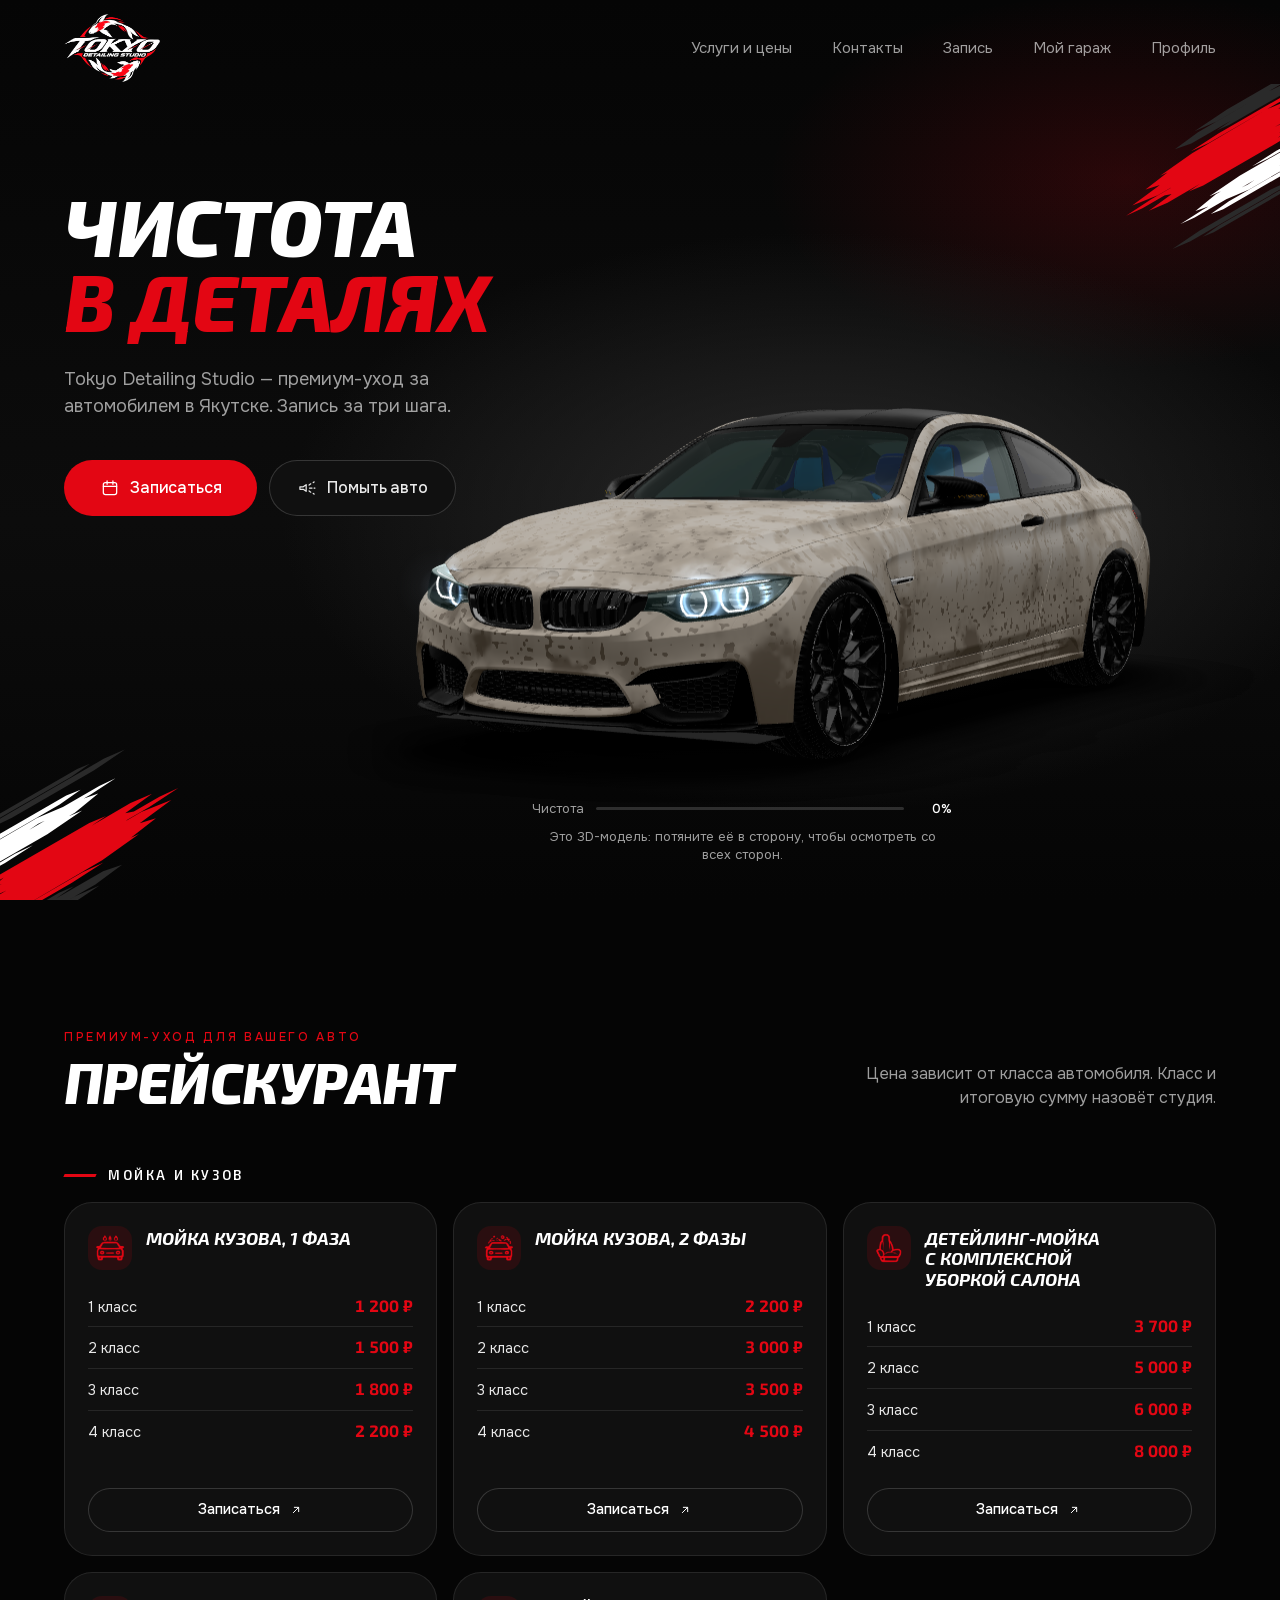
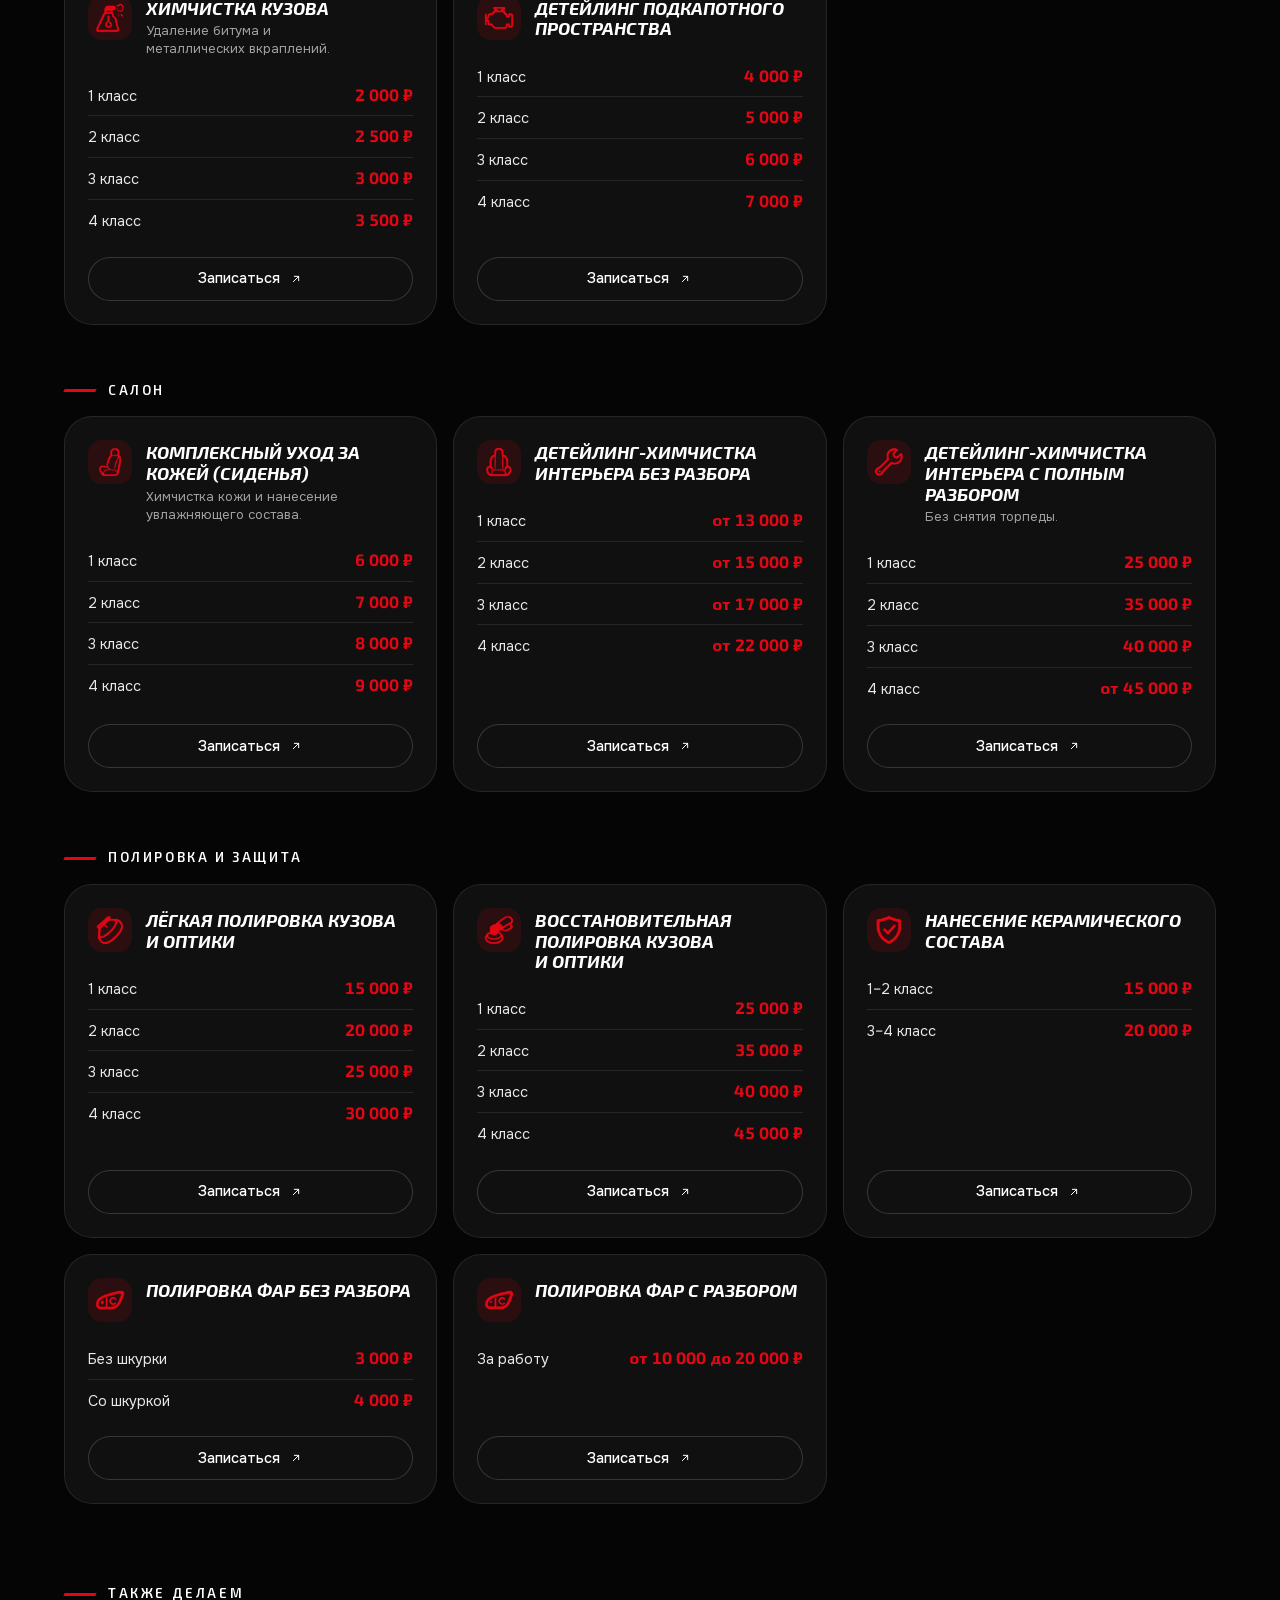
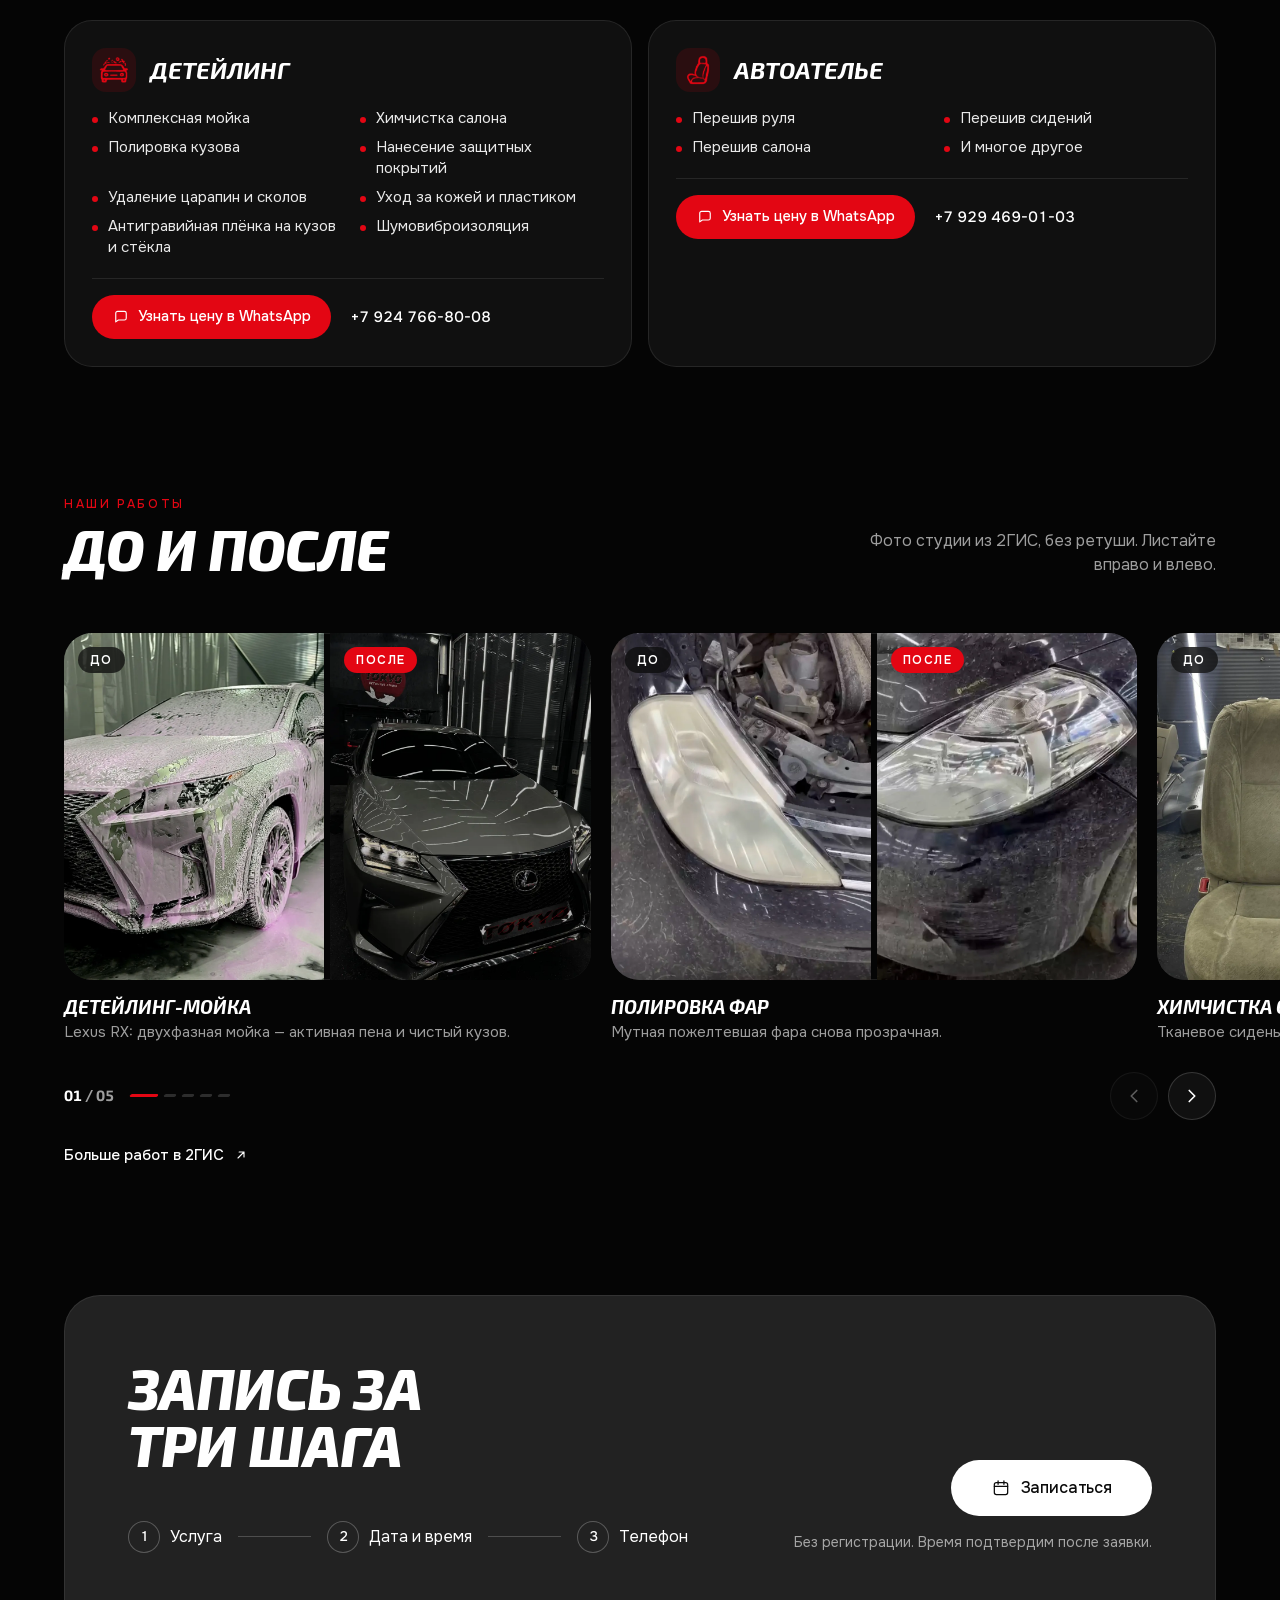
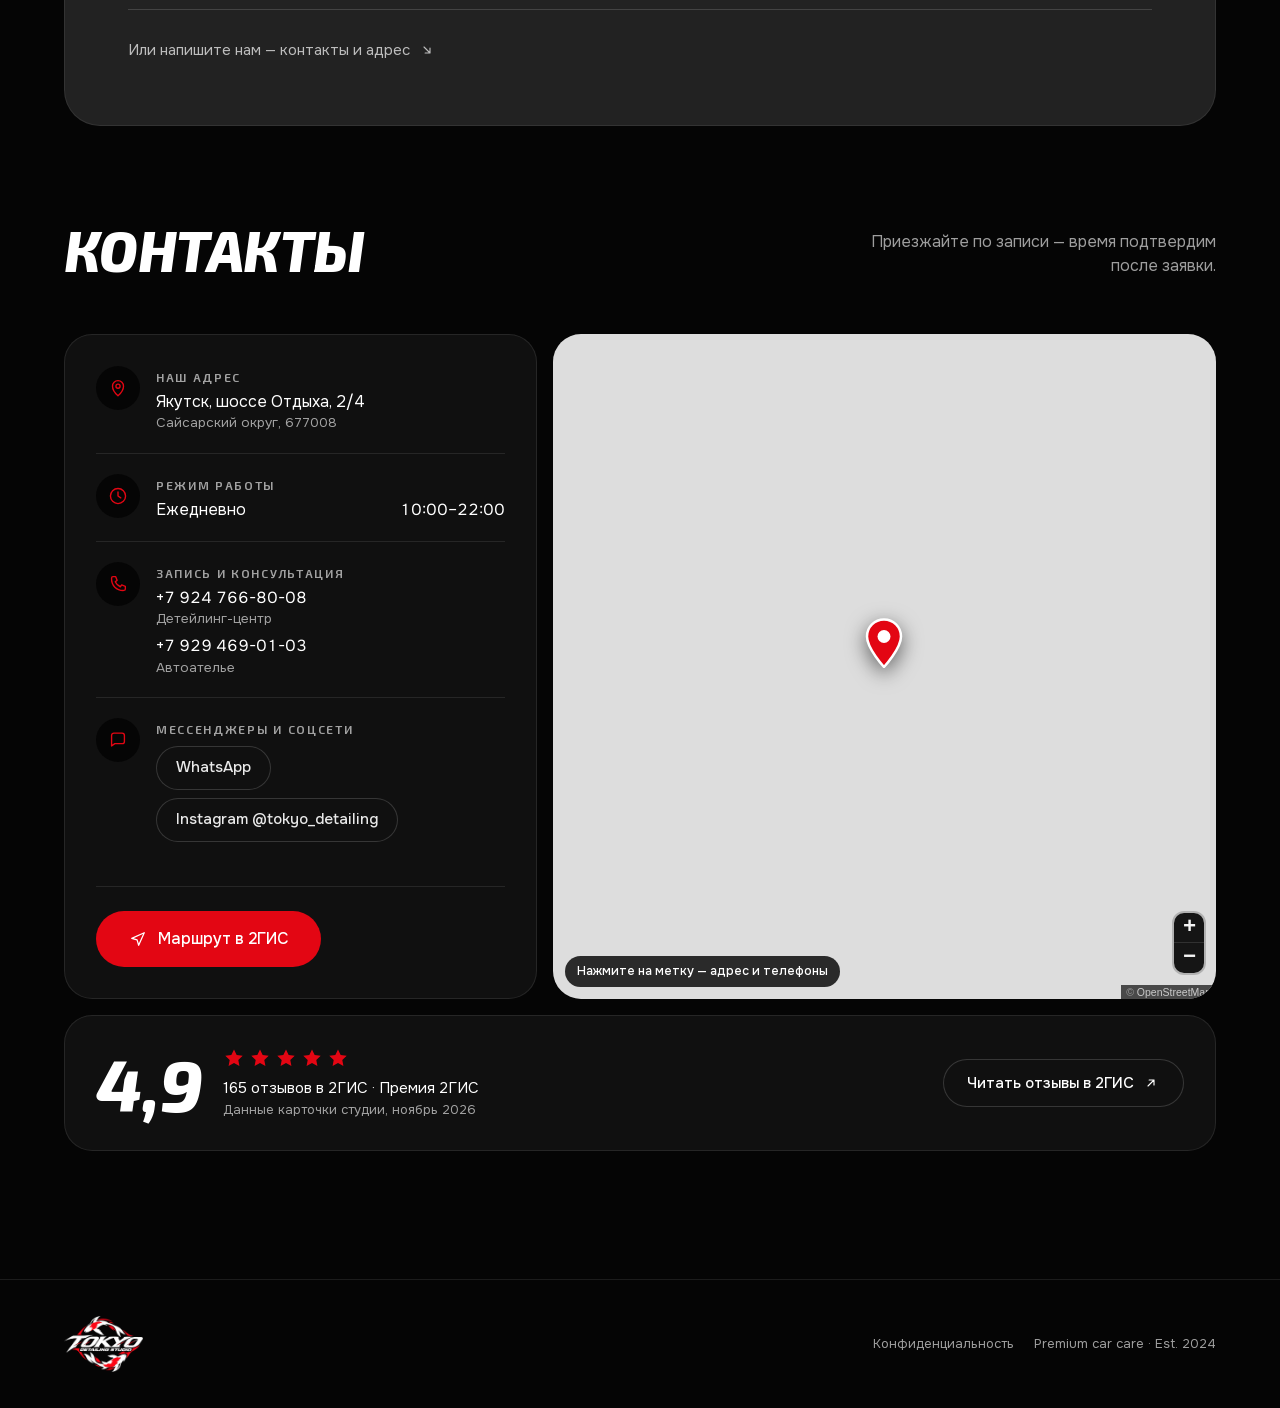
==== commit 09be5b4a: "Иконки из прайса, карусель «до/после», карта с меткой, категории-аккордеон, время колесом до 22:00, " ====
--- a/index.html
+++ b/index.html
@@ -1 +1 @@
-<!DOCTYPE html><html lang="ru" data-theme="dark" class="s5PKCq_variable GpgOZW_variable antialiased"><head><meta charSet="utf-8"/><meta name="viewport" content="width=device-width, initial-scale=1, viewport-fit=cover"/><link rel="preload" href="/_next/static/media/01d917b2efda642a-s.p.0y1w0k24nk0rl.woff2" as="font" crossorigin="" type="font/woff2"/><link rel="preload" href="/_next/static/media/37253046121f9ac8-s.p.342nhdmq3f7um.woff2" as="font" crossorigin="" type="font/woff2"/><link rel="preload" href="/_next/static/media/4e40ad925acbda05-s.p.0xfoyxlx1-tli.woff2" as="font" crossorigin="" type="font/woff2"/><link rel="preload" href="/_next/static/media/57b2f9927c4082f3-s.p.0hvbihchgpcz-.woff2" as="font" crossorigin="" type="font/woff2"/><link rel="preload" href="/_next/static/media/751a0d19315937ce-s.p.3-p5cznzdfi69.woff2" as="font" crossorigin="" type="font/woff2"/><link rel="preload" href="/_next/static/media/c50b0495a1ff0f08-s.p.2sla2yow9-9p_.woff2" as="font" crossorigin="" type="font/woff2"/><link rel="preload" href="/brand/tokyo-logo.png" as="image"/><link rel="preload" as="image" href="/images/car-dirty.webp"/><link rel="stylesheet" href="/_next/static/chunks/12egtfxf3xak8.css" data-precedence="next"/><link rel="preload" as="script" fetchPriority="low" href="/_next/static/chunks/1pcw6gskne7pf.js"/><script src="/_next/static/chunks/2whg2n5r_t_s1.js" async=""></script><script src="/_next/static/chunks/1k6vud4yuzdun.js" async=""></script><script src="/_next/static/chunks/1wt7al7iiuzbs.js" async=""></script><script src="/_next/static/chunks/turbopack-2u1d16houkiyo.js" async=""></script><script src="/_next/static/chunks/31ogxdam3e38y.js" async=""></script><script src="/_next/static/chunks/2fxo7t787hc55.js" async=""></script><script src="/_next/static/chunks/3pmq14a_3z5or.js" async=""></script><script src="/_next/static/chunks/0y7fb0nxkplo_.js" async=""></script><script src="/_next/static/chunks/2e1vo4x0723xz.js" async=""></script><script src="/_next/static/chunks/1whfrwr3t8dxm.js" async=""></script><meta name="next-size-adjust" content=""/><meta name="theme-color" media="(prefers-color-scheme: light)" content="#050505"/><meta name="theme-color" media="(prefers-color-scheme: dark)" content="#050505"/><title>Tokyo Detailing Studio — детейлинг в Якутске</title><meta name="description" content="Мойка, химчистка, полировка, керамика. Прейскурант по классам авто и запись за три шага. Якутск, шоссе Отдыха, 2/4."/><meta name="application-name" content="Tokyo Detailing"/><link rel="manifest" href="/manifest.webmanifest"/><meta name="format-detection" content="telephone=no"/><meta name="mobile-web-app-capable" content="yes"/><meta name="apple-mobile-web-app-title" content="Tokyo"/><meta name="apple-mobile-web-app-status-bar-style" content="black-translucent"/><link rel="icon" href="/icon.png?icon.1gmn3g1608zho.png" sizes="96x96" type="image/png"/><link rel="apple-touch-icon" href="/apple-icon.png?apple-icon.33vqg0m949hzn.png" sizes="180x180" type="image/png"/><script>(function(){try{var p=null;try{p=localStorage.getItem("md-theme")}catch(e){}var d=true;var t=d?"dark":"light";document.documentElement.dataset.theme=t;var m=document.createElement("meta");m.name="theme-color";m.id="md-theme-color";m.content={"light":"#050505","dark":"#050505"}[t];document.head.prepend(m)}catch(e){}})()</script><script src="/_next/static/chunks/0cz1d0mv5g_q7.js" noModule=""></script></head><body class="min-h-svh bg-mist text-graphite"><div hidden=""><!--$--><!--/$--></div><header class="absolute inset-x-0 top-0 z-40 pt-[env(safe-area-inset-top)]"><div class="mx-auto flex h-16 max-w-[1440px] items-center justify-between px-5 lg:h-24 lg:px-16"><a aria-label="Tokyo Detailing Studio — на главную" class="relative z-50 block text-ink" href="/"><img src="/brand/tokyo-logo.png" alt="Tokyo Detailing Studio" width="720" height="510" class="block w-auto select-none h-11 lg:h-[68px]" draggable="false"/></a><div class="flex items-center gap-1 lg:gap-8"><nav aria-label="Основная навигация" class="hidden items-center gap-10 lg:flex"><a class="text-[15px] transition-colors duration-200 hover:text-ink text-muted" href="/#services">Услуги и цены</a><a class="text-[15px] transition-colors duration-200 hover:text-ink text-muted" href="/#contacts">Контакты</a><a class="text-[15px] transition-colors duration-200 hover:text-ink text-muted" href="/booking/">Запись</a><a class="text-[15px] transition-colors duration-200 hover:text-ink text-muted" href="/garage/">Мой гараж</a><a class="text-[15px] transition-colors duration-200 hover:text-ink text-muted" href="/profile/">Профиль</a></nav><button type="button" aria-label="Открыть меню" aria-expanded="false" class="relative z-50 -mr-2 flex size-11 items-center justify-center text-ink lg:hidden"><span class="relative block h-[10px] w-6"><span class="absolute left-0 top-0 h-[1.5px] w-6 rounded-full bg-current transition-transform duration-300 ease-soft "></span><span class="absolute bottom-0 left-0 h-[1.5px] w-6 rounded-full bg-current transition-transform duration-300 ease-soft "></span></span></button></div></div></header><main><section id="top" class="studio relative overflow-clip pt-[calc(env(safe-area-inset-top)+64px)] lg:h-svh lg:max-h-[1000px] lg:min-h-[760px] lg:pt-0"><div class="relative mx-auto flex h-full max-w-[1440px] flex-col px-5 lg:px-16"><div class="pointer-events-none relative z-10 pt-5 lg:pt-[clamp(150px,21vh,210px)]"><h1 class="text-[clamp(40px,11.6vw,54px)] leading-[0.98] text-ink lg:text-[clamp(64px,6.2vw,96px)] lg:leading-[0.94]" style="opacity:0.4;transform:translateY(22px)">Чистота<br/><span class="text-accent">в деталях</span></h1><p class="mt-4 max-w-[30ch] text-[16px] leading-[1.45] text-muted lg:mt-7 lg:max-w-[34ch] lg:text-[18px] lg:leading-[1.5]" style="opacity:0.4;transform:translateY(22px)">Tokyo Detailing Studio — премиум-уход за автомобилем в Якутске. Запись за три шага.</p></div><div class="relative -mx-5 mt-1 lg:pointer-events-none lg:absolute lg:inset-0 lg:mx-0 lg:mt-0"><div class="relative ml-[-6vw] w-[124vw] lg:pointer-events-auto lg:absolute lg:bottom-[clamp(40px,9vh,96px)] lg:right-[-5vw] lg:ml-0 lg:w-[min(78vw,1180px)]" style="opacity:0;transform:translateX(70px)"><img alt="Автомобиль перед мойкой" draggable="false" width="1999" height="999" decoding="async" data-nimg="1" class="car-poster h-auto w-full select-none transition-opacity duration-700 ease-soft opacity-100" style="color:transparent" src="/images/car-dirty.webp"/><div class="car-canvas absolute inset-0 transition-opacity duration-700 ease-soft opacity-0"><!--$!--><template data-dgst=""></template><!--/$--></div></div><div class="relative mt-1 px-5 lg:pointer-events-auto lg:absolute lg:bottom-[clamp(20px,4vh,48px)] lg:left-[58%] lg:mt-0 lg:w-[420px] lg:-translate-x-1/2 lg:px-0" style="opacity:0.4;transform:translateY(22px)"><div class="mx-auto w-full max-w-[340px] lg:max-w-[420px]"><div class="flex min-h-[36px] items-center justify-center gap-3"><p aria-live="polite" class="text-center text-[12.5px] leading-[1.35] text-muted lg:text-[13px]">Загружаем 3D-модель…</p></div></div></div></div><div class="relative z-10 mt-6 flex gap-2.5 pb-8 lg:mt-10 lg:w-fit lg:gap-3 lg:pb-0" style="opacity:0.4;transform:translateY(22px)"><a class="inline-flex h-14 items-center justify-center gap-2.5 rounded-full text-[16px] font-medium tracking-[-0.01em] transition-[background-color,box-shadow,transform] duration-200 ease-soft bg-accent text-on-accent hover:bg-accent-strong active:scale-[0.985] order-2 flex-1 whitespace-nowrap px-4 lg:order-1 lg:flex-none lg:px-9" href="/booking/"><svg width="20" height="20" viewBox="0 0 24 24" fill="none" stroke="currentColor" stroke-width="1.5" stroke-linecap="round" stroke-linejoin="round" aria-hidden="true"><rect x="4" y="5.5" width="16" height="14.5" rx="2.5"></rect><path d="M4 10h16M8.5 3.5v4M15.5 3.5v4"></path></svg>Записаться</a><button type="button" class="inline-flex h-14 items-center justify-center gap-2.5 rounded-full text-[16px] font-medium tracking-[-0.01em] transition-[background-color,box-shadow,transform] duration-200 ease-soft bg-white text-graphite ring-1 ring-inset ring-line-strong hover:ring-graphite active:scale-[0.985] order-1 flex-1 whitespace-nowrap px-4 disabled:opacity-50 lg:order-2 lg:flex-none lg:px-7" aria-pressed="false" disabled=""><svg width="20" height="20" viewBox="0 0 24 24" fill="none" stroke="currentColor" stroke-width="1.5" stroke-linecap="round" stroke-linejoin="round" aria-hidden="true"><path d="M3.500 10.500h4l3.500-2.500v8l-3.500-2.500h-4z"></path><path d="m14.500 8.500 2-1.500M15 12h3M14.500 15.500l2 1.500M19.500 5.500l1-.8M20.500 12h1M19.500 18.500l1 .8"></path></svg>Помыть авто</button></div></div></section><section id="services" class="scroll-mt-6 bg-mist"><div class="mx-auto max-w-[1440px] px-5 py-16 lg:px-16 lg:py-32"><div class="flex flex-col gap-3 lg:flex-row lg:items-end lg:justify-between"><div><p class="text-[12px] font-medium uppercase tracking-[0.22em] text-accent">Премиум-уход для вашего авто</p><h2 class="section-title mt-2 text-[34px] font-bold leading-none text-ink lg:text-[56px]">Прейскурант</h2></div><p class="max-w-[40ch] text-[15px] leading-[1.5] text-muted lg:text-right lg:text-[16px]">Цена зависит от класса автомобиля. Класс и итоговую сумму назовёт студия.</p></div><div class="mt-10 lg:mt-14"><h3 class="flex items-center gap-3 text-[13px] font-semibold uppercase tracking-[0.2em] text-ink"><span aria-hidden="true" class="h-[3px] w-8 -skew-x-[24deg] bg-accent"></span>Мойка и кузов</h3><ul class="mt-4 grid gap-2.5 sm:grid-cols-2 lg:grid-cols-3 lg:gap-4"><li class="flex"><article class="flex w-full flex-col rounded-[22px] bg-white p-5 ring-1 ring-inset ring-line transition-shadow duration-300 hover:ring-accent/60 lg:rounded-card lg:p-6"><div class="flex items-start gap-3.5"><span class="flex size-11 shrink-0 items-center justify-center rounded-[14px] bg-accent/12 text-accent"><svg width="24" height="24" viewBox="0 0 24 24" fill="none" stroke="currentColor" stroke-width="1.5" stroke-linecap="round" stroke-linejoin="round" aria-hidden="true"><path d="M12 3.5c3 3.6 5.5 6.6 5.5 10a5.5 5.5 0 0 1-11 0c0-3.4 2.500-6.4 5.5-10z"></path></svg></span><div class="min-w-0 pt-0.5"><h4 class="font-display text-[17px] font-bold uppercase italic leading-[1.15] text-ink lg:text-[18px]">Мойка кузова, 1 фаза</h4></div></div><dl class="mt-4 flex-1"><div class="flex items-baseline justify-between gap-4 border-b border-line py-2 last:border-b-0"><dt class="text-[14.5px] text-graphite">1 класс</dt><dd class="whitespace-nowrap font-display text-[16.5px] font-bold tabular-nums text-accent">1 200 ₽</dd></div><div class="flex items-baseline justify-between gap-4 border-b border-line py-2 last:border-b-0"><dt class="text-[14.5px] text-graphite">2 класс</dt><dd class="whitespace-nowrap font-display text-[16.5px] font-bold tabular-nums text-accent">1 500 ₽</dd></div><div class="flex items-baseline justify-between gap-4 border-b border-line py-2 last:border-b-0"><dt class="text-[14.5px] text-graphite">3 класс</dt><dd class="whitespace-nowrap font-display text-[16.5px] font-bold tabular-nums text-accent">1 800 ₽</dd></div><div class="flex items-baseline justify-between gap-4 border-b border-line py-2 last:border-b-0"><dt class="text-[14.5px] text-graphite">4 класс</dt><dd class="whitespace-nowrap font-display text-[16.5px] font-bold tabular-nums text-accent">2 200 ₽</dd></div></dl><a class="mt-4 inline-flex h-11 items-center justify-center gap-2 rounded-full text-[14.5px] font-medium text-ink ring-1 ring-inset ring-line-strong transition-colors duration-200 hover:bg-accent hover:text-on-accent hover:ring-accent" href="/booking/?service=wash1">Записаться<span class="sr-only">: <!-- -->Мойка кузова, 1 фаза</span><svg width="18" height="18" viewBox="0 0 24 24" fill="none" stroke="currentColor" stroke-width="1.5" stroke-linecap="round" stroke-linejoin="round" aria-hidden="true"><path d="M8 16 16 8M9.500 8H16v6.500"></path></svg></a></article></li><li class="flex"><article class="flex w-full flex-col rounded-[22px] bg-white p-5 ring-1 ring-inset ring-line transition-shadow duration-300 hover:ring-accent/60 lg:rounded-card lg:p-6"><div class="flex items-start gap-3.5"><span class="flex size-11 shrink-0 items-center justify-center rounded-[14px] bg-accent/12 text-accent"><svg width="24" height="24" viewBox="0 0 24 24" fill="none" stroke="currentColor" stroke-width="1.5" stroke-linecap="round" stroke-linejoin="round" aria-hidden="true"><path d="M12 3.5c3 3.6 5.5 6.6 5.5 10a5.5 5.5 0 0 1-11 0c0-3.4 2.500-6.4 5.5-10z"></path></svg></span><div class="min-w-0 pt-0.5"><h4 class="font-display text-[17px] font-bold uppercase italic leading-[1.15] text-ink lg:text-[18px]">Мойка кузова, 2 фазы</h4></div></div><dl class="mt-4 flex-1"><div class="flex items-baseline justify-between gap-4 border-b border-line py-2 last:border-b-0"><dt class="text-[14.5px] text-graphite">1 класс</dt><dd class="whitespace-nowrap font-display text-[16.5px] font-bold tabular-nums text-accent">2 200 ₽</dd></div><div class="flex items-baseline justify-between gap-4 border-b border-line py-2 last:border-b-0"><dt class="text-[14.5px] text-graphite">2 класс</dt><dd class="whitespace-nowrap font-display text-[16.5px] font-bold tabular-nums text-accent">3 000 ₽</dd></div><div class="flex items-baseline justify-between gap-4 border-b border-line py-2 last:border-b-0"><dt class="text-[14.5px] text-graphite">3 класс</dt><dd class="whitespace-nowrap font-display text-[16.5px] font-bold tabular-nums text-accent">3 500 ₽</dd></div><div class="flex items-baseline justify-between gap-4 border-b border-line py-2 last:border-b-0"><dt class="text-[14.5px] text-graphite">4 класс</dt><dd class="whitespace-nowrap font-display text-[16.5px] font-bold tabular-nums text-accent">4 500 ₽</dd></div></dl><a class="mt-4 inline-flex h-11 items-center justify-center gap-2 rounded-full text-[14.5px] font-medium text-ink ring-1 ring-inset ring-line-strong transition-colors duration-200 hover:bg-accent hover:text-on-accent hover:ring-accent" href="/booking/?service=wash2">Записаться<span class="sr-only">: <!-- -->Мойка кузова, 2 фазы</span><svg width="18" height="18" viewBox="0 0 24 24" fill="none" stroke="currentColor" stroke-width="1.5" stroke-linecap="round" stroke-linejoin="round" aria-hidden="true"><path d="M8 16 16 8M9.500 8H16v6.500"></path></svg></a></article></li><li class="flex"><article class="flex w-full flex-col rounded-[22px] bg-white p-5 ring-1 ring-inset ring-line transition-shadow duration-300 hover:ring-accent/60 lg:rounded-card lg:p-6"><div class="flex items-start gap-3.5"><span class="flex size-11 shrink-0 items-center justify-center rounded-[14px] bg-accent/12 text-accent"><svg width="24" height="24" viewBox="0 0 24 24" fill="none" stroke="currentColor" stroke-width="1.5" stroke-linecap="round" stroke-linejoin="round" aria-hidden="true"><path d="M3.500 10.500h4l3.500-2.500v8l-3.500-2.500h-4z"></path><path d="m14.500 8.500 2-1.500M15 12h3M14.500 15.500l2 1.500M19.500 5.500l1-.8M20.500 12h1M19.500 18.500l1 .8"></path></svg></span><div class="min-w-0 pt-0.5"><h4 class="font-display text-[17px] font-bold uppercase italic leading-[1.15] text-ink lg:text-[18px]">Детейлинг-мойка с комплексной уборкой салона</h4></div></div><dl class="mt-4 flex-1"><div class="flex items-baseline justify-between gap-4 border-b border-line py-2 last:border-b-0"><dt class="text-[14.5px] text-graphite">1 класс</dt><dd class="whitespace-nowrap font-display text-[16.5px] font-bold tabular-nums text-accent">3 700 ₽</dd></div><div class="flex items-baseline justify-between gap-4 border-b border-line py-2 last:border-b-0"><dt class="text-[14.5px] text-graphite">2 класс</dt><dd class="whitespace-nowrap font-display text-[16.5px] font-bold tabular-nums text-accent">5 000 ₽</dd></div><div class="flex items-baseline justify-between gap-4 border-b border-line py-2 last:border-b-0"><dt class="text-[14.5px] text-graphite">3 класс</dt><dd class="whitespace-nowrap font-display text-[16.5px] font-bold tabular-nums text-accent">6 000 ₽</dd></div><div class="flex items-baseline justify-between gap-4 border-b border-line py-2 last:border-b-0"><dt class="text-[14.5px] text-graphite">4 класс</dt><dd class="whitespace-nowrap font-display text-[16.5px] font-bold tabular-nums text-accent">8 000 ₽</dd></div></dl><a class="mt-4 inline-flex h-11 items-center justify-center gap-2 rounded-full text-[14.5px] font-medium text-ink ring-1 ring-inset ring-line-strong transition-colors duration-200 hover:bg-accent hover:text-on-accent hover:ring-accent" href="/booking/?service=wash-salon">Записаться<span class="sr-only">: <!-- -->Детейлинг-мойка с комплексной уборкой салона</span><svg width="18" height="18" viewBox="0 0 24 24" fill="none" stroke="currentColor" stroke-width="1.5" stroke-linecap="round" stroke-linejoin="round" aria-hidden="true"><path d="M8 16 16 8M9.500 8H16v6.500"></path></svg></a></article></li><li class="flex"><article class="flex w-full flex-col rounded-[22px] bg-white p-5 ring-1 ring-inset ring-line transition-shadow duration-300 hover:ring-accent/60 lg:rounded-card lg:p-6"><div class="flex items-start gap-3.5"><span class="flex size-11 shrink-0 items-center justify-center rounded-[14px] bg-accent/12 text-accent"><svg width="24" height="24" viewBox="0 0 24 24" fill="none" stroke="currentColor" stroke-width="1.5" stroke-linecap="round" stroke-linejoin="round" aria-hidden="true"><path d="M8 20.500h6a1.500 1.500 0 0 0 1.500-1.500v-5.200a3 3 0 0 0-1.400-2.500L13 10.600V8.500H9v2.100l-1.100.7a3 3 0 0 0-1.400 2.500V19A1.500 1.500 0 0 0 8 20.500z"></path><path d="M9 8.500V5.500a1 1 0 0 1 1-1h3.500l1.500 1.500h-2v2.500"></path><path d="M18 3.500h.01M20 6h.01M18 8.500h.01"></path></svg></span><div class="min-w-0 pt-0.5"><h4 class="font-display text-[17px] font-bold uppercase italic leading-[1.15] text-ink lg:text-[18px]">Химчистка кузова</h4><p class="mt-1 text-[13px] leading-[1.4] text-muted">Удаление битума и металлических вкраплений.</p></div></div><dl class="mt-4 flex-1"><div class="flex items-baseline justify-between gap-4 border-b border-line py-2 last:border-b-0"><dt class="text-[14.5px] text-graphite">1 класс</dt><dd class="whitespace-nowrap font-display text-[16.5px] font-bold tabular-nums text-accent">2 000 ₽</dd></div><div class="flex items-baseline justify-between gap-4 border-b border-line py-2 last:border-b-0"><dt class="text-[14.5px] text-graphite">2 класс</dt><dd class="whitespace-nowrap font-display text-[16.5px] font-bold tabular-nums text-accent">2 500 ₽</dd></div><div class="flex items-baseline justify-between gap-4 border-b border-line py-2 last:border-b-0"><dt class="text-[14.5px] text-graphite">3 класс</dt><dd class="whitespace-nowrap font-display text-[16.5px] font-bold tabular-nums text-accent">3 000 ₽</dd></div><div class="flex items-baseline justify-between gap-4 border-b border-line py-2 last:border-b-0"><dt class="text-[14.5px] text-graphite">4 класс</dt><dd class="whitespace-nowrap font-display text-[16.5px] font-bold tabular-nums text-accent">3 500 ₽</dd></div></dl><a class="mt-4 inline-flex h-11 items-center justify-center gap-2 rounded-full text-[14.5px] font-medium text-ink ring-1 ring-inset ring-line-strong transition-colors duration-200 hover:bg-accent hover:text-on-accent hover:ring-accent" href="/booking/?service=body-chem">Записаться<span class="sr-only">: <!-- -->Химчистка кузова</span><svg width="18" height="18" viewBox="0 0 24 24" fill="none" stroke="currentColor" stroke-width="1.5" stroke-linecap="round" stroke-linejoin="round" aria-hidden="true"><path d="M8 16 16 8M9.500 8H16v6.500"></path></svg></a></article></li><li class="flex"><article class="flex w-full flex-col rounded-[22px] bg-white p-5 ring-1 ring-inset ring-line transition-shadow duration-300 hover:ring-accent/60 lg:rounded-card lg:p-6"><div class="flex items-start gap-3.5"><span class="flex size-11 shrink-0 items-center justify-center rounded-[14px] bg-accent/12 text-accent"><svg width="24" height="24" viewBox="0 0 24 24" fill="none" stroke="currentColor" stroke-width="1.5" stroke-linecap="round" stroke-linejoin="round" aria-hidden="true"><path d="M7 9.5h7.5l2 2H19v5h-2.5L15 18H9l-2-2z"></path><path d="M9.5 9.5V7M8 7h3M4 11.5v4M4 13.5h3M19 13h1.5v2.5"></path></svg></span><div class="min-w-0 pt-0.5"><h4 class="font-display text-[17px] font-bold uppercase italic leading-[1.15] text-ink lg:text-[18px]">Детейлинг подкапотного пространства</h4></div></div><dl class="mt-4 flex-1"><div class="flex items-baseline justify-between gap-4 border-b border-line py-2 last:border-b-0"><dt class="text-[14.5px] text-graphite">1 класс</dt><dd class="whitespace-nowrap font-display text-[16.5px] font-bold tabular-nums text-accent">4 000 ₽</dd></div><div class="flex items-baseline justify-between gap-4 border-b border-line py-2 last:border-b-0"><dt class="text-[14.5px] text-graphite">2 класс</dt><dd class="whitespace-nowrap font-display text-[16.5px] font-bold tabular-nums text-accent">5 000 ₽</dd></div><div class="flex items-baseline justify-between gap-4 border-b border-line py-2 last:border-b-0"><dt class="text-[14.5px] text-graphite">3 класс</dt><dd class="whitespace-nowrap font-display text-[16.5px] font-bold tabular-nums text-accent">6 000 ₽</dd></div><div class="flex items-baseline justify-between gap-4 border-b border-line py-2 last:border-b-0"><dt class="text-[14.5px] text-graphite">4 класс</dt><dd class="whitespace-nowrap font-display text-[16.5px] font-bold tabular-nums text-accent">7 000 ₽</dd></div></dl><a class="mt-4 inline-flex h-11 items-center justify-center gap-2 rounded-full text-[14.5px] font-medium text-ink ring-1 ring-inset ring-line-strong transition-colors duration-200 hover:bg-accent hover:text-on-accent hover:ring-accent" href="/booking/?service=engine">Записаться<span class="sr-only">: <!-- -->Детейлинг подкапотного пространства</span><svg width="18" height="18" viewBox="0 0 24 24" fill="none" stroke="currentColor" stroke-width="1.5" stroke-linecap="round" stroke-linejoin="round" aria-hidden="true"><path d="M8 16 16 8M9.500 8H16v6.500"></path></svg></a></article></li></ul></div><div class="mt-10 lg:mt-14"><h3 class="flex items-center gap-3 text-[13px] font-semibold uppercase tracking-[0.2em] text-ink"><span aria-hidden="true" class="h-[3px] w-8 -skew-x-[24deg] bg-accent"></span>Салон</h3><ul class="mt-4 grid gap-2.5 sm:grid-cols-2 lg:grid-cols-3 lg:gap-4"><li class="flex"><article class="flex w-full flex-col rounded-[22px] bg-white p-5 ring-1 ring-inset ring-line transition-shadow duration-300 hover:ring-accent/60 lg:rounded-card lg:p-6"><div class="flex items-start gap-3.5"><span class="flex size-11 shrink-0 items-center justify-center rounded-[14px] bg-accent/12 text-accent"><svg width="24" height="24" viewBox="0 0 24 24" fill="none" stroke="currentColor" stroke-width="1.5" stroke-linecap="round" stroke-linejoin="round" aria-hidden="true"><path d="M8 4.5h4.5A1.5 1.5 0 0 1 14 6.2l-1 8.3H8.500z"></path><path d="M7 14.5h8.5a2 2 0 0 1 2 2V18H7z"></path><path d="M8.5 18v2M16 18v2"></path></svg></span><div class="min-w-0 pt-0.5"><h4 class="font-display text-[17px] font-bold uppercase italic leading-[1.15] text-ink lg:text-[18px]">Комплексный уход за кожей (сиденья)</h4><p class="mt-1 text-[13px] leading-[1.4] text-muted">Химчистка кожи и нанесение увлажняющего состава.</p></div></div><dl class="mt-4 flex-1"><div class="flex items-baseline justify-between gap-4 border-b border-line py-2 last:border-b-0"><dt class="text-[14.5px] text-graphite">1 класс</dt><dd class="whitespace-nowrap font-display text-[16.5px] font-bold tabular-nums text-accent">6 000 ₽</dd></div><div class="flex items-baseline justify-between gap-4 border-b border-line py-2 last:border-b-0"><dt class="text-[14.5px] text-graphite">2 класс</dt><dd class="whitespace-nowrap font-display text-[16.5px] font-bold tabular-nums text-accent">7 000 ₽</dd></div><div class="flex items-baseline justify-between gap-4 border-b border-line py-2 last:border-b-0"><dt class="text-[14.5px] text-graphite">3 класс</dt><dd class="whitespace-nowrap font-display text-[16.5px] font-bold tabular-nums text-accent">8 000 ₽</dd></div><div class="flex items-baseline justify-between gap-4 border-b border-line py-2 last:border-b-0"><dt class="text-[14.5px] text-graphite">4 класс</dt><dd class="whitespace-nowrap font-display text-[16.5px] font-bold tabular-nums text-accent">9 000 ₽</dd></div></dl><a class="mt-4 inline-flex h-11 items-center justify-center gap-2 rounded-full text-[14.5px] font-medium text-ink ring-1 ring-inset ring-line-strong transition-colors duration-200 hover:bg-accent hover:text-on-accent hover:ring-accent" href="/booking/?service=leather">Записаться<span class="sr-only">: <!-- -->Комплексный уход за кожей (сиденья)</span><svg width="18" height="18" viewBox="0 0 24 24" fill="none" stroke="currentColor" stroke-width="1.5" stroke-linecap="round" stroke-linejoin="round" aria-hidden="true"><path d="M8 16 16 8M9.500 8H16v6.500"></path></svg></a></article></li><li class="flex"><article class="flex w-full flex-col rounded-[22px] bg-white p-5 ring-1 ring-inset ring-line transition-shadow duration-300 hover:ring-accent/60 lg:rounded-card lg:p-6"><div class="flex items-start gap-3.5"><span class="flex size-11 shrink-0 items-center justify-center rounded-[14px] bg-accent/12 text-accent"><svg width="24" height="24" viewBox="0 0 24 24" fill="none" stroke="currentColor" stroke-width="1.5" stroke-linecap="round" stroke-linejoin="round" aria-hidden="true"><path d="M8 4.5h4.5A1.5 1.5 0 0 1 14 6.2l-1 8.3H8.500z"></path><path d="M7 14.5h8.5a2 2 0 0 1 2 2V18H7z"></path><path d="M8.5 18v2M16 18v2"></path></svg></span><div class="min-w-0 pt-0.5"><h4 class="font-display text-[17px] font-bold uppercase italic leading-[1.15] text-ink lg:text-[18px]">Детейлинг-химчистка интерьера без разбора</h4></div></div><dl class="mt-4 flex-1"><div class="flex items-baseline justify-between gap-4 border-b border-line py-2 last:border-b-0"><dt class="text-[14.5px] text-graphite">1 класс</dt><dd class="whitespace-nowrap font-display text-[16.5px] font-bold tabular-nums text-accent">от 13 000 ₽</dd></div><div class="flex items-baseline justify-between gap-4 border-b border-line py-2 last:border-b-0"><dt class="text-[14.5px] text-graphite">2 класс</dt><dd class="whitespace-nowrap font-display text-[16.5px] font-bold tabular-nums text-accent">от 15 000 ₽</dd></div><div class="flex items-baseline justify-between gap-4 border-b border-line py-2 last:border-b-0"><dt class="text-[14.5px] text-graphite">3 класс</dt><dd class="whitespace-nowrap font-display text-[16.5px] font-bold tabular-nums text-accent">от 17 000 ₽</dd></div><div class="flex items-baseline justify-between gap-4 border-b border-line py-2 last:border-b-0"><dt class="text-[14.5px] text-graphite">4 класс</dt><dd class="whitespace-nowrap font-display text-[16.5px] font-bold tabular-nums text-accent">от 22 000 ₽</dd></div></dl><a class="mt-4 inline-flex h-11 items-center justify-center gap-2 rounded-full text-[14.5px] font-medium text-ink ring-1 ring-inset ring-line-strong transition-colors duration-200 hover:bg-accent hover:text-on-accent hover:ring-accent" href="/booking/?service=interior">Записаться<span class="sr-only">: <!-- -->Детейлинг-химчистка интерьера без разбора</span><svg width="18" height="18" viewBox="0 0 24 24" fill="none" stroke="currentColor" stroke-width="1.5" stroke-linecap="round" stroke-linejoin="round" aria-hidden="true"><path d="M8 16 16 8M9.500 8H16v6.500"></path></svg></a></article></li><li class="flex"><article class="flex w-full flex-col rounded-[22px] bg-white p-5 ring-1 ring-inset ring-line transition-shadow duration-300 hover:ring-accent/60 lg:rounded-card lg:p-6"><div class="flex items-start gap-3.5"><span class="flex size-11 shrink-0 items-center justify-center rounded-[14px] bg-accent/12 text-accent"><svg width="24" height="24" viewBox="0 0 24 24" fill="none" stroke="currentColor" stroke-width="1.5" stroke-linecap="round" stroke-linejoin="round" aria-hidden="true"><path d="M14.5 6.500a4 4 0 0 0 5 5l-8.800 8.300a2.100 2.100 0 0 1-3-3L16 8l-1.500-1.500 3-2.500a4 4 0 0 0-3 2.500z"></path></svg></span><div class="min-w-0 pt-0.5"><h4 class="font-display text-[17px] font-bold uppercase italic leading-[1.15] text-ink lg:text-[18px]">Детейлинг-химчистка интерьера с полным разбором</h4><p class="mt-1 text-[13px] leading-[1.4] text-muted">Без снятия торпеды.</p></div></div><dl class="mt-4 flex-1"><div class="flex items-baseline justify-between gap-4 border-b border-line py-2 last:border-b-0"><dt class="text-[14.5px] text-graphite">1 класс</dt><dd class="whitespace-nowrap font-display text-[16.5px] font-bold tabular-nums text-accent">25 000 ₽</dd></div><div class="flex items-baseline justify-between gap-4 border-b border-line py-2 last:border-b-0"><dt class="text-[14.5px] text-graphite">2 класс</dt><dd class="whitespace-nowrap font-display text-[16.5px] font-bold tabular-nums text-accent">35 000 ₽</dd></div><div class="flex items-baseline justify-between gap-4 border-b border-line py-2 last:border-b-0"><dt class="text-[14.5px] text-graphite">3 класс</dt><dd class="whitespace-nowrap font-display text-[16.5px] font-bold tabular-nums text-accent">40 000 ₽</dd></div><div class="flex items-baseline justify-between gap-4 border-b border-line py-2 last:border-b-0"><dt class="text-[14.5px] text-graphite">4 класс</dt><dd class="whitespace-nowrap font-display text-[16.5px] font-bold tabular-nums text-accent">от 45 000 ₽</dd></div></dl><a class="mt-4 inline-flex h-11 items-center justify-center gap-2 rounded-full text-[14.5px] font-medium text-ink ring-1 ring-inset ring-line-strong transition-colors duration-200 hover:bg-accent hover:text-on-accent hover:ring-accent" href="/booking/?service=interior-full">Записаться<span class="sr-only">: <!-- -->Детейлинг-химчистка интерьера с полным разбором</span><svg width="18" height="18" viewBox="0 0 24 24" fill="none" stroke="currentColor" stroke-width="1.5" stroke-linecap="round" stroke-linejoin="round" aria-hidden="true"><path d="M8 16 16 8M9.500 8H16v6.500"></path></svg></a></article></li></ul></div><div class="mt-10 lg:mt-14"><h3 class="flex items-center gap-3 text-[13px] font-semibold uppercase tracking-[0.2em] text-ink"><span aria-hidden="true" class="h-[3px] w-8 -skew-x-[24deg] bg-accent"></span>Полировка и защита</h3><ul class="mt-4 grid gap-2.5 sm:grid-cols-2 lg:grid-cols-3 lg:gap-4"><li class="flex"><article class="flex w-full flex-col rounded-[22px] bg-white p-5 ring-1 ring-inset ring-line transition-shadow duration-300 hover:ring-accent/60 lg:rounded-card lg:p-6"><div class="flex items-start gap-3.5"><span class="flex size-11 shrink-0 items-center justify-center rounded-[14px] bg-accent/12 text-accent"><svg width="24" height="24" viewBox="0 0 24 24" fill="none" stroke="currentColor" stroke-width="1.5" stroke-linecap="round" stroke-linejoin="round" aria-hidden="true"><path d="M12 3.500c.6 4.600 3.900 7.900 8.500 8.500-4.600.6-7.900 3.900-8.500 8.500-.6-4.600-3.900-7.900-8.500-8.500 4.600-.6 7.900-3.900 8.500-8.500z"></path></svg></span><div class="min-w-0 pt-0.5"><h4 class="font-display text-[17px] font-bold uppercase italic leading-[1.15] text-ink lg:text-[18px]">Лёгкая полировка кузова и оптики</h4></div></div><dl class="mt-4 flex-1"><div class="flex items-baseline justify-between gap-4 border-b border-line py-2 last:border-b-0"><dt class="text-[14.5px] text-graphite">1 класс</dt><dd class="whitespace-nowrap font-display text-[16.5px] font-bold tabular-nums text-accent">15 000 ₽</dd></div><div class="flex items-baseline justify-between gap-4 border-b border-line py-2 last:border-b-0"><dt class="text-[14.5px] text-graphite">2 класс</dt><dd class="whitespace-nowrap font-display text-[16.5px] font-bold tabular-nums text-accent">20 000 ₽</dd></div><div class="flex items-baseline justify-between gap-4 border-b border-line py-2 last:border-b-0"><dt class="text-[14.5px] text-graphite">3 класс</dt><dd class="whitespace-nowrap font-display text-[16.5px] font-bold tabular-nums text-accent">25 000 ₽</dd></div><div class="flex items-baseline justify-between gap-4 border-b border-line py-2 last:border-b-0"><dt class="text-[14.5px] text-graphite">4 класс</dt><dd class="whitespace-nowrap font-display text-[16.5px] font-bold tabular-nums text-accent">30 000 ₽</dd></div></dl><a class="mt-4 inline-flex h-11 items-center justify-center gap-2 rounded-full text-[14.5px] font-medium text-ink ring-1 ring-inset ring-line-strong transition-colors duration-200 hover:bg-accent hover:text-on-accent hover:ring-accent" href="/booking/?service=polish-light">Записаться<span class="sr-only">: <!-- -->Лёгкая полировка кузова и оптики</span><svg width="18" height="18" viewBox="0 0 24 24" fill="none" stroke="currentColor" stroke-width="1.5" stroke-linecap="round" stroke-linejoin="round" aria-hidden="true"><path d="M8 16 16 8M9.500 8H16v6.500"></path></svg></a></article></li><li class="flex"><article class="flex w-full flex-col rounded-[22px] bg-white p-5 ring-1 ring-inset ring-line transition-shadow duration-300 hover:ring-accent/60 lg:rounded-card lg:p-6"><div class="flex items-start gap-3.5"><span class="flex size-11 shrink-0 items-center justify-center rounded-[14px] bg-accent/12 text-accent"><svg width="24" height="24" viewBox="0 0 24 24" fill="none" stroke="currentColor" stroke-width="1.5" stroke-linecap="round" stroke-linejoin="round" aria-hidden="true"><path d="M12 3.500c.6 4.600 3.900 7.900 8.500 8.500-4.600.6-7.900 3.900-8.500 8.500-.6-4.600-3.900-7.900-8.500-8.500 4.600-.6 7.900-3.900 8.500-8.500z"></path></svg></span><div class="min-w-0 pt-0.5"><h4 class="font-display text-[17px] font-bold uppercase italic leading-[1.15] text-ink lg:text-[18px]">Восстановительная полировка кузова и оптики</h4></div></div><dl class="mt-4 flex-1"><div class="flex items-baseline justify-between gap-4 border-b border-line py-2 last:border-b-0"><dt class="text-[14.5px] text-graphite">1 класс</dt><dd class="whitespace-nowrap font-display text-[16.5px] font-bold tabular-nums text-accent">25 000 ₽</dd></div><div class="flex items-baseline justify-between gap-4 border-b border-line py-2 last:border-b-0"><dt class="text-[14.5px] text-graphite">2 класс</dt><dd class="whitespace-nowrap font-display text-[16.5px] font-bold tabular-nums text-accent">35 000 ₽</dd></div><div class="flex items-baseline justify-between gap-4 border-b border-line py-2 last:border-b-0"><dt class="text-[14.5px] text-graphite">3 класс</dt><dd class="whitespace-nowrap font-display text-[16.5px] font-bold tabular-nums text-accent">40 000 ₽</dd></div><div class="flex items-baseline justify-between gap-4 border-b border-line py-2 last:border-b-0"><dt class="text-[14.5px] text-graphite">4 класс</dt><dd class="whitespace-nowrap font-display text-[16.5px] font-bold tabular-nums text-accent">45 000 ₽</dd></div></dl><a class="mt-4 inline-flex h-11 items-center justify-center gap-2 rounded-full text-[14.5px] font-medium text-ink ring-1 ring-inset ring-line-strong transition-colors duration-200 hover:bg-accent hover:text-on-accent hover:ring-accent" href="/booking/?service=polish-restore">Записаться<span class="sr-only">: <!-- -->Восстановительная полировка кузова и оптики</span><svg width="18" height="18" viewBox="0 0 24 24" fill="none" stroke="currentColor" stroke-width="1.5" stroke-linecap="round" stroke-linejoin="round" aria-hidden="true"><path d="M8 16 16 8M9.500 8H16v6.500"></path></svg></a></article></li><li class="flex"><article class="flex w-full flex-col rounded-[22px] bg-white p-5 ring-1 ring-inset ring-line transition-shadow duration-300 hover:ring-accent/60 lg:rounded-card lg:p-6"><div class="flex items-start gap-3.5"><span class="flex size-11 shrink-0 items-center justify-center rounded-[14px] bg-accent/12 text-accent"><svg width="24" height="24" viewBox="0 0 24 24" fill="none" stroke="currentColor" stroke-width="1.5" stroke-linecap="round" stroke-linejoin="round" aria-hidden="true"><path d="M12 3.500 19 6v5.500c0 4.300-2.800 7.400-7 9-4.200-1.600-7-4.700-7-9V6z"></path><path d="m9 12 2.200 2.200 4-4.200"></path></svg></span><div class="min-w-0 pt-0.5"><h4 class="font-display text-[17px] font-bold uppercase italic leading-[1.15] text-ink lg:text-[18px]">Нанесение керамического состава</h4></div></div><dl class="mt-4 flex-1"><div class="flex items-baseline justify-between gap-4 border-b border-line py-2 last:border-b-0"><dt class="text-[14.5px] text-graphite">1–2 класс</dt><dd class="whitespace-nowrap font-display text-[16.5px] font-bold tabular-nums text-accent">15 000 ₽</dd></div><div class="flex items-baseline justify-between gap-4 border-b border-line py-2 last:border-b-0"><dt class="text-[14.5px] text-graphite">3–4 класс</dt><dd class="whitespace-nowrap font-display text-[16.5px] font-bold tabular-nums text-accent">20 000 ₽</dd></div></dl><a class="mt-4 inline-flex h-11 items-center justify-center gap-2 rounded-full text-[14.5px] font-medium text-ink ring-1 ring-inset ring-line-strong transition-colors duration-200 hover:bg-accent hover:text-on-accent hover:ring-accent" href="/booking/?service=ceramic">Записаться<span class="sr-only">: <!-- -->Нанесение керамического состава</span><svg width="18" height="18" viewBox="0 0 24 24" fill="none" stroke="currentColor" stroke-width="1.5" stroke-linecap="round" stroke-linejoin="round" aria-hidden="true"><path d="M8 16 16 8M9.500 8H16v6.500"></path></svg></a></article></li><li class="flex"><article class="flex w-full flex-col rounded-[22px] bg-white p-5 ring-1 ring-inset ring-line transition-shadow duration-300 hover:ring-accent/60 lg:rounded-card lg:p-6"><div class="flex items-start gap-3.5"><span class="flex size-11 shrink-0 items-center justify-center rounded-[14px] bg-accent/12 text-accent"><svg width="24" height="24" viewBox="0 0 24 24" fill="none" stroke="currentColor" stroke-width="1.5" stroke-linecap="round" stroke-linejoin="round" aria-hidden="true"><path d="M13 6.5c-4.5 0-7.5 2.500-7.500 5.500s3 5.500 7.500 5.500c1.500-1.500 2.500-3.300 2.500-5.500S14.500 8 13 6.500z"></path><path d="M18.5 8.500H21M18.500 12h3M18.500 15.500H21"></path></svg></span><div class="min-w-0 pt-0.5"><h4 class="font-display text-[17px] font-bold uppercase italic leading-[1.15] text-ink lg:text-[18px]">Полировка фар без разбора</h4></div></div><dl class="mt-4 flex-1"><div class="flex items-baseline justify-between gap-4 border-b border-line py-2 last:border-b-0"><dt class="text-[14.5px] text-graphite">Без шкурки</dt><dd class="whitespace-nowrap font-display text-[16.5px] font-bold tabular-nums text-accent">3 000 ₽</dd></div><div class="flex items-baseline justify-between gap-4 border-b border-line py-2 last:border-b-0"><dt class="text-[14.5px] text-graphite">Со шкуркой</dt><dd class="whitespace-nowrap font-display text-[16.5px] font-bold tabular-nums text-accent">4 000 ₽</dd></div></dl><a class="mt-4 inline-flex h-11 items-center justify-center gap-2 rounded-full text-[14.5px] font-medium text-ink ring-1 ring-inset ring-line-strong transition-colors duration-200 hover:bg-accent hover:text-on-accent hover:ring-accent" href="/booking/?service=lights">Записаться<span class="sr-only">: <!-- -->Полировка фар без разбора</span><svg width="18" height="18" viewBox="0 0 24 24" fill="none" stroke="currentColor" stroke-width="1.5" stroke-linecap="round" stroke-linejoin="round" aria-hidden="true"><path d="M8 16 16 8M9.500 8H16v6.500"></path></svg></a></article></li><li class="flex"><article class="flex w-full flex-col rounded-[22px] bg-white p-5 ring-1 ring-inset ring-line transition-shadow duration-300 hover:ring-accent/60 lg:rounded-card lg:p-6"><div class="flex items-start gap-3.5"><span class="flex size-11 shrink-0 items-center justify-center rounded-[14px] bg-accent/12 text-accent"><svg width="24" height="24" viewBox="0 0 24 24" fill="none" stroke="currentColor" stroke-width="1.5" stroke-linecap="round" stroke-linejoin="round" aria-hidden="true"><path d="M13 6.5c-4.5 0-7.5 2.500-7.500 5.500s3 5.500 7.500 5.500c1.500-1.500 2.500-3.300 2.500-5.500S14.500 8 13 6.500z"></path><path d="M18.5 8.500H21M18.500 12h3M18.500 15.500H21"></path></svg></span><div class="min-w-0 pt-0.5"><h4 class="font-display text-[17px] font-bold uppercase italic leading-[1.15] text-ink lg:text-[18px]">Полировка фар с разбором</h4></div></div><dl class="mt-4 flex-1"><div class="flex items-baseline justify-between gap-4 border-b border-line py-2 last:border-b-0"><dt class="text-[14.5px] text-graphite">За работу</dt><dd class="whitespace-nowrap font-display text-[16.5px] font-bold tabular-nums text-accent">от 10 000 до 20 000 ₽</dd></div></dl><a class="mt-4 inline-flex h-11 items-center justify-center gap-2 rounded-full text-[14.5px] font-medium text-ink ring-1 ring-inset ring-line-strong transition-colors duration-200 hover:bg-accent hover:text-on-accent hover:ring-accent" href="/booking/?service=lights-full">Записаться<span class="sr-only">: <!-- -->Полировка фар с разбором</span><svg width="18" height="18" viewBox="0 0 24 24" fill="none" stroke="currentColor" stroke-width="1.5" stroke-linecap="round" stroke-linejoin="round" aria-hidden="true"><path d="M8 16 16 8M9.500 8H16v6.500"></path></svg></a></article></li></ul></div><div class="mt-12 lg:mt-20"><h3 class="flex items-center gap-3 text-[13px] font-semibold uppercase tracking-[0.2em] text-ink"><span aria-hidden="true" class="h-[3px] w-8 -skew-x-[24deg] bg-accent"></span>Также делаем</h3><ul class="mt-4 grid gap-2.5 lg:grid-cols-2 lg:gap-4"><li class="rounded-[22px] bg-white p-5 ring-1 ring-inset ring-line lg:rounded-card lg:p-7"><div class="flex items-center gap-3.5"><span class="flex size-11 shrink-0 items-center justify-center rounded-[14px] bg-accent/12 text-accent"><svg width="24" height="24" viewBox="0 0 24 24" fill="none" stroke="currentColor" stroke-width="1.5" stroke-linecap="round" stroke-linejoin="round" aria-hidden="true"><path d="M12 3.5c3 3.6 5.5 6.6 5.5 10a5.5 5.5 0 0 1-11 0c0-3.4 2.500-6.4 5.5-10z"></path></svg></span><h4 class="font-display text-[20px] font-bold uppercase italic text-ink lg:text-[24px]">Детейлинг</h4></div><ul class="mt-4 grid gap-x-6 gap-y-2 sm:grid-cols-2"><li class="flex gap-2.5 text-[15px] leading-[1.4] text-graphite"><span aria-hidden="true" class="mt-[9px] size-1.5 shrink-0 rounded-full bg-accent"></span>Комплексная мойка</li><li class="flex gap-2.5 text-[15px] leading-[1.4] text-graphite"><span aria-hidden="true" class="mt-[9px] size-1.5 shrink-0 rounded-full bg-accent"></span>Химчистка салона</li><li class="flex gap-2.5 text-[15px] leading-[1.4] text-graphite"><span aria-hidden="true" class="mt-[9px] size-1.5 shrink-0 rounded-full bg-accent"></span>Полировка кузова</li><li class="flex gap-2.5 text-[15px] leading-[1.4] text-graphite"><span aria-hidden="true" class="mt-[9px] size-1.5 shrink-0 rounded-full bg-accent"></span>Нанесение защитных покрытий</li><li class="flex gap-2.5 text-[15px] leading-[1.4] text-graphite"><span aria-hidden="true" class="mt-[9px] size-1.5 shrink-0 rounded-full bg-accent"></span>Удаление царапин и сколов</li><li class="flex gap-2.5 text-[15px] leading-[1.4] text-graphite"><span aria-hidden="true" class="mt-[9px] size-1.5 shrink-0 rounded-full bg-accent"></span>Уход за кожей и пластиком</li><li class="flex gap-2.5 text-[15px] leading-[1.4] text-graphite"><span aria-hidden="true" class="mt-[9px] size-1.5 shrink-0 rounded-full bg-accent"></span>Антигравийная плёнка на кузов и стёкла</li><li class="flex gap-2.5 text-[15px] leading-[1.4] text-graphite"><span aria-hidden="true" class="mt-[9px] size-1.5 shrink-0 rounded-full bg-accent"></span>Шумовиброизоляция</li></ul><div class="mt-5 flex flex-wrap items-center gap-x-5 gap-y-3 border-t border-line pt-4"><a href="https://wa.me/79247668008?text=%D0%97%D0%B4%D1%80%D0%B0%D0%B2%D1%81%D1%82%D0%B2%D1%83%D0%B9%D1%82%D0%B5!%20%D0%98%D0%BD%D1%82%D0%B5%D1%80%D0%B5%D1%81%D1%83%D0%B5%D1%82%20%D0%B4%D0%B5%D1%82%D0%B5%D0%B9%D0%BB%D0%B8%D0%BD%D0%B3%20%D0%B2%20Tokyo%20Detailing%20Studio.%20%D0%9F%D0%BE%D0%B4%D1%81%D0%BA%D0%B0%D0%B6%D0%B8%D1%82%D0%B5%20%D1%81%D1%82%D0%BE%D0%B8%D0%BC%D0%BE%D1%81%D1%82%D1%8C%20%D0%B8%20%D0%B1%D0%BB%D0%B8%D0%B6%D0%B0%D0%B9%D1%88%D0%B5%D0%B5%20%D0%B2%D1%80%D0%B5%D0%BC%D1%8F." target="_blank" rel="noopener noreferrer" class="inline-flex h-11 items-center gap-2 rounded-full bg-accent px-5 text-[14.5px] font-medium text-on-accent transition-colors duration-200 hover:bg-accent-strong"><svg width="18" height="18" viewBox="0 0 24 24" fill="none" stroke="currentColor" stroke-width="1.5" stroke-linecap="round" stroke-linejoin="round" aria-hidden="true"><path d="M5 18.500V7a2.500 2.500 0 0 1 2.500-2.500h9A2.500 2.500 0 0 1 19 7v6.500a2.500 2.500 0 0 1-2.500 2.500H8.500z"></path></svg>Узнать цену в WhatsApp</a><a href="tel:+79247668008" class="whitespace-nowrap text-[15px] font-medium tabular-nums text-ink underline-offset-4 hover:underline">+7 924 766-80-08</a></div></li><li class="rounded-[22px] bg-white p-5 ring-1 ring-inset ring-line lg:rounded-card lg:p-7"><div class="flex items-center gap-3.5"><span class="flex size-11 shrink-0 items-center justify-center rounded-[14px] bg-accent/12 text-accent"><svg width="24" height="24" viewBox="0 0 24 24" fill="none" stroke="currentColor" stroke-width="1.5" stroke-linecap="round" stroke-linejoin="round" aria-hidden="true"><path d="M8 4.5h4.5A1.5 1.5 0 0 1 14 6.2l-1 8.3H8.500z"></path><path d="M7 14.5h8.5a2 2 0 0 1 2 2V18H7z"></path><path d="M8.5 18v2M16 18v2"></path></svg></span><h4 class="font-display text-[20px] font-bold uppercase italic text-ink lg:text-[24px]">Автоателье</h4></div><ul class="mt-4 grid gap-x-6 gap-y-2 sm:grid-cols-2"><li class="flex gap-2.5 text-[15px] leading-[1.4] text-graphite"><span aria-hidden="true" class="mt-[9px] size-1.5 shrink-0 rounded-full bg-accent"></span>Перешив руля</li><li class="flex gap-2.5 text-[15px] leading-[1.4] text-graphite"><span aria-hidden="true" class="mt-[9px] size-1.5 shrink-0 rounded-full bg-accent"></span>Перешив сидений</li><li class="flex gap-2.5 text-[15px] leading-[1.4] text-graphite"><span aria-hidden="true" class="mt-[9px] size-1.5 shrink-0 rounded-full bg-accent"></span>Перешив салона</li><li class="flex gap-2.5 text-[15px] leading-[1.4] text-graphite"><span aria-hidden="true" class="mt-[9px] size-1.5 shrink-0 rounded-full bg-accent"></span>И многое другое</li></ul><div class="mt-5 flex flex-wrap items-center gap-x-5 gap-y-3 border-t border-line pt-4"><a href="https://wa.me/79294690103?text=%D0%97%D0%B4%D1%80%D0%B0%D0%B2%D1%81%D1%82%D0%B2%D1%83%D0%B9%D1%82%D0%B5!%20%D0%98%D0%BD%D1%82%D0%B5%D1%80%D0%B5%D1%81%D1%83%D0%B5%D1%82%20%D0%B0%D0%B2%D1%82%D0%BE%D0%B0%D1%82%D0%B5%D0%BB%D1%8C%D0%B5%20%D0%B2%20Tokyo%20Detailing%20Studio.%20%D0%9F%D0%BE%D0%B4%D1%81%D0%BA%D0%B0%D0%B6%D0%B8%D1%82%D0%B5%20%D1%81%D1%82%D0%BE%D0%B8%D0%BC%D0%BE%D1%81%D1%82%D1%8C%20%D0%B8%20%D0%B1%D0%BB%D0%B8%D0%B6%D0%B0%D0%B9%D1%88%D0%B5%D0%B5%20%D0%B2%D1%80%D0%B5%D0%BC%D1%8F." target="_blank" rel="noopener noreferrer" class="inline-flex h-11 items-center gap-2 rounded-full bg-accent px-5 text-[14.5px] font-medium text-on-accent transition-colors duration-200 hover:bg-accent-strong"><svg width="18" height="18" viewBox="0 0 24 24" fill="none" stroke="currentColor" stroke-width="1.5" stroke-linecap="round" stroke-linejoin="round" aria-hidden="true"><path d="M5 18.500V7a2.500 2.500 0 0 1 2.500-2.500h9A2.500 2.500 0 0 1 19 7v6.500a2.500 2.500 0 0 1-2.500 2.500H8.500z"></path></svg>Узнать цену в WhatsApp</a><a href="tel:+79294690103" class="whitespace-nowrap text-[15px] font-medium tabular-nums text-ink underline-offset-4 hover:underline">+7 929 469-01-03</a></div></li></ul></div></div></section><section id="works" aria-labelledby="works-title" class="scroll-mt-6 bg-mist"><div class="mx-auto max-w-[1440px] px-5 pb-16 lg:px-16 lg:pb-32"><div class="flex flex-col gap-3 lg:flex-row lg:items-end lg:justify-between"><h2 id="works-title" class="text-[34px] font-semibold leading-none tracking-[-0.04em] text-ink lg:text-[56px]">До и после</h2><p class="max-w-[36ch] text-[15px] leading-[1.5] text-muted lg:text-right lg:text-[16px]">Фотографии работ студии появятся здесь. Пока — демонстрация на 3D-модели.</p></div><ul class="mt-8 grid gap-6 lg:mt-14 lg:gap-10"><li><figure><div class="studio relative cursor-ew-resize touch-pan-y select-none overflow-hidden rounded-card ring-1 ring-inset ring-line" style="aspect-ratio:1600 / 800"><div aria-hidden="true" class="absolute inset-x-[16%] bottom-[7%] h-[14%] rounded-[50%] bg-[radial-gradient(closest-side,rgb(0_0_0/0.28),transparent)] dark:bg-[radial-gradient(closest-side,rgb(0_0_0/0.7),transparent)]"></div><img alt="Та же 3D-модель после мойки — демонстрация" draggable="false" loading="lazy" decoding="async" data-nimg="fill" class="pointer-events-none absolute inset-0 size-full select-none object-contain" style="position:absolute;height:100%;width:100%;left:0;top:0;right:0;bottom:0;color:transparent" src="/images/demo-after.webp"/><div class="absolute inset-0" style="clip-path:inset(0 50% 0 0)"><img alt="3D-модель автомобиля в грязи — демонстрация" draggable="false" loading="lazy" decoding="async" data-nimg="fill" class="pointer-events-none absolute inset-0 size-full select-none object-contain" style="position:absolute;height:100%;width:100%;left:0;top:0;right:0;bottom:0;color:transparent" src="/images/demo-before.webp"/></div><span class="pointer-events-none absolute left-3 top-3 rounded-full bg-white/85 px-3 py-1 text-[12.5px] font-medium text-ink ring-1 ring-inset ring-line backdrop-blur-md lg:left-5 lg:top-5">До</span><span class="pointer-events-none absolute right-3 top-3 rounded-full bg-white/85 px-3 py-1 text-[12.5px] font-medium text-ink ring-1 ring-inset ring-line backdrop-blur-md lg:right-5 lg:top-5">После</span><div class="pointer-events-none absolute inset-y-0 w-px bg-[#fff] shadow-[0_0_0_0.5px_rgb(0_0_0/0.12)]" style="left:50%"><div role="slider" tabindex="0" aria-label="Мойка кузова: сравнение до и после" aria-valuemin="0" aria-valuemax="100" aria-valuenow="50" aria-valuetext="Показано «до» на 50 %" class="pointer-events-auto absolute left-1/2 top-1/2 flex size-11 -translate-x-1/2 -translate-y-1/2 items-center justify-center rounded-full bg-[#fff] text-[#0b0b0b] shadow-[0_6px_20px_-6px_rgb(0_0_0/0.35)] outline-offset-4 transition-transform duration-200 ease-soft active:scale-95"><svg width="22" height="22" viewBox="0 0 24 24" fill="none" stroke="currentColor" stroke-width="1.6" stroke-linecap="round" stroke-linejoin="round" aria-hidden="true"><path d="m9 8-4 4 4 4M15 8l4 4-4 4"></path></svg></div></div></div><figcaption class="mt-3 flex flex-wrap items-center gap-x-3 gap-y-1.5 text-[14px] leading-[1.45] text-muted lg:mt-4 lg:text-[15px]"><span class="rounded-full px-2.5 py-0.5 text-[12.5px] font-medium text-ink ring-1 ring-inset ring-line-strong">Демонстрация, не работа студии</span><span><span class="font-medium text-ink">Мойка кузова<!-- -->.</span> <!-- -->Кадры 3D-модели с этого сайта до и после мойки.</span></figcaption></figure></li></ul></div></section><section aria-labelledby="booking-title" class="bg-mist"><div class="mx-auto max-w-[1440px] px-3 pb-10 lg:px-16 lg:pb-24"><div class="tone-fixed rounded-[28px] bg-graphite px-6 py-10 text-white lg:rounded-panel lg:px-16 lg:py-16"><div class="lg:flex lg:items-end lg:justify-between lg:gap-12"><div class="lg:w-[560px]"><h2 id="booking-title" class="text-[32px] font-semibold leading-[1.02] tracking-[-0.04em] lg:text-[56px]">Запись за три шага</h2><ol class="mt-7 flex flex-col gap-3 sm:hidden"><li class="flex items-center gap-3 text-[16px]"><span class="flex size-8 items-center justify-center rounded-full text-[14px] font-medium ring-1 ring-inset ring-white/25">1</span>Услуга</li><li class="flex items-center gap-3 text-[16px]"><span class="flex size-8 items-center justify-center rounded-full text-[14px] font-medium ring-1 ring-inset ring-white/25">2</span>Дата и время</li><li class="flex items-center gap-3 text-[16px]"><span class="flex size-8 items-center justify-center rounded-full text-[14px] font-medium ring-1 ring-inset ring-white/25">3</span>Телефон</li></ol><ol class="flex w-full items-center mt-10 hidden max-w-[560px] sm:flex lg:mt-12"><li class="flex items-center flex-auto"><span class="flex items-center gap-2.5"><span class="flex size-8 shrink-0 items-center justify-center rounded-full text-[14px] font-medium tabular-nums transition-colors duration-200 text-white ring-1 ring-inset ring-white/25">1</span><span class="whitespace-nowrap text-[15px] leading-none lg:text-[16px]  text-white">Услуга</span></span><span aria-hidden="true" class="mx-3 h-px min-w-4 flex-1 lg:mx-4 bg-white/20"></span></li><li class="flex items-center flex-auto"><span class="flex items-center gap-2.5"><span class="flex size-8 shrink-0 items-center justify-center rounded-full text-[14px] font-medium tabular-nums transition-colors duration-200 text-white ring-1 ring-inset ring-white/25">2</span><span class="whitespace-nowrap text-[15px] leading-none lg:text-[16px]  text-white">Дата и время</span></span><span aria-hidden="true" class="mx-3 h-px min-w-4 flex-1 lg:mx-4 bg-white/20"></span></li><li class="flex items-center flex-none"><span class="flex items-center gap-2.5"><span class="flex size-8 shrink-0 items-center justify-center rounded-full text-[14px] font-medium tabular-nums transition-colors duration-200 text-white ring-1 ring-inset ring-white/25">3</span><span class="whitespace-nowrap text-[15px] leading-none lg:text-[16px]  text-white">Телефон</span></span></li></ol></div><div class="mt-9 lg:mt-0 lg:text-right"><a class="inline-flex h-14 items-center justify-center gap-2.5 rounded-full text-[16px] font-medium tracking-[-0.01em] transition-[background-color,box-shadow,transform] duration-200 ease-soft bg-white text-ink hover:bg-mist active:scale-[0.985] w-full px-7 lg:w-auto lg:px-10" href="/booking/"><svg width="20" height="20" viewBox="0 0 24 24" fill="none" stroke="currentColor" stroke-width="1.5" stroke-linecap="round" stroke-linejoin="round" aria-hidden="true"><rect x="4" y="5.5" width="16" height="14.5" rx="2.5"></rect><path d="M4 10h16M8.5 3.5v4M15.5 3.5v4"></path></svg>Записаться</a><p class="mt-4 text-[14px] leading-[1.45] text-white/60">Без регистрации. Время подтвердим после заявки.</p></div></div><div class="mt-10 border-t border-white/15 pt-7 lg:mt-14"><a class="inline-flex items-center gap-2 text-[15px] text-white/70 underline-offset-4 transition-colors duration-200 hover:text-white hover:underline" href="/#contacts">Или напишите нам — контакты и адрес<svg width="18" height="18" viewBox="0 0 24 24" fill="none" stroke="currentColor" stroke-width="1.5" stroke-linecap="round" stroke-linejoin="round" aria-hidden="true" class="rotate-90"><path d="M8 16 16 8M9.500 8H16v6.500"></path></svg></a></div></div></div></section><section id="contacts" aria-labelledby="contacts-title" class="scroll-mt-6 bg-mist"><div class="mx-auto max-w-[1440px] px-5 pb-16 lg:px-16 lg:pb-32"><div class="flex flex-col gap-3 lg:flex-row lg:items-end lg:justify-between"><h2 id="contacts-title" class="section-title text-[34px] font-bold leading-none text-ink lg:text-[56px]">Контакты</h2><p class="max-w-[36ch] text-[15px] leading-[1.5] text-muted lg:text-right lg:text-[16px]">Приезжайте по записи — время подтвердим после заявки.</p></div><div class="mt-8 grid gap-3 lg:mt-14 lg:grid-cols-[minmax(0,5fr)_minmax(0,7fr)] lg:gap-4"><div class="rounded-card bg-white p-5 ring-1 ring-inset ring-line lg:p-8"><ul><li class="flex gap-4 border-t border-line py-5 first:border-t-0 first:pt-0"><span class="flex size-11 shrink-0 items-center justify-center rounded-full bg-mist text-accent"><svg width="22" height="22" viewBox="0 0 24 24" fill="none" stroke="currentColor" stroke-width="1.5" stroke-linecap="round" stroke-linejoin="round" aria-hidden="true"><path d="M12 20.5s-6-5.400-6-10.500a6 6 0 0 1 12 0c0 5.100-6 10.500-6 10.500z"></path><circle cx="12" cy="10" r="2.250"></circle></svg></span><div class="min-w-0 flex-1 pt-0.5"><h3 class="font-sans text-[12px] font-medium uppercase tracking-[0.14em] text-muted">Наш адрес</h3><div class="mt-1 text-[16px] leading-[1.45] text-ink">Якутск, шоссе Отдыха, 2/4<span class="block text-[13.5px] text-muted">Сайсарский округ, 677008</span></div></div></li><li class="flex gap-4 border-t border-line py-5 first:border-t-0 first:pt-0"><span class="flex size-11 shrink-0 items-center justify-center rounded-full bg-mist text-accent"><svg width="22" height="22" viewBox="0 0 24 24" fill="none" stroke="currentColor" stroke-width="1.5" stroke-linecap="round" stroke-linejoin="round" aria-hidden="true"><circle cx="12" cy="12" r="8.250"></circle><path d="M12 7.500V12l3 2"></path></svg></span><div class="min-w-0 flex-1 pt-0.5"><h3 class="font-sans text-[12px] font-medium uppercase tracking-[0.14em] text-muted">Режим работы</h3><div class="mt-1 text-[16px] leading-[1.45] text-ink"><ul class="space-y-0.5"><li class="flex justify-between gap-4"><span>Ежедневно</span><span class="tabular-nums">10:00–22:00</span></li></ul></div></div></li><li class="flex gap-4 border-t border-line py-5 first:border-t-0 first:pt-0"><span class="flex size-11 shrink-0 items-center justify-center rounded-full bg-mist text-accent"><svg width="22" height="22" viewBox="0 0 24 24" fill="none" stroke="currentColor" stroke-width="1.5" stroke-linecap="round" stroke-linejoin="round" aria-hidden="true"><path d="M6.500 4h3l1.500 4-2 1.500a11 11 0 0 0 5.500 5.500l1.500-2 4 1.500v3a1.500 1.500 0 0 1-1.500 1.500C10.500 19.500 4.500 13.500 5 5.500A1.500 1.500 0 0 1 6.500 4z"></path></svg></span><div class="min-w-0 flex-1 pt-0.5"><h3 class="font-sans text-[12px] font-medium uppercase tracking-[0.14em] text-muted">Запись и консультация</h3><div class="mt-1 text-[16px] leading-[1.45] text-ink"><ul class="space-y-1.5"><li><a href="tel:+79247668008" class="tabular-nums underline-offset-4 hover:underline">+7 924 766-80-08</a><span class="block text-[13.5px] text-muted">Детейлинг-центр</span></li><li><a href="tel:+79294690103" class="tabular-nums underline-offset-4 hover:underline">+7 929 469-01-03</a><span class="block text-[13.5px] text-muted">Автоателье</span></li></ul></div></div></li><li class="flex gap-4 border-t border-line py-5 first:border-t-0 first:pt-0"><span class="flex size-11 shrink-0 items-center justify-center rounded-full bg-mist text-accent"><svg width="22" height="22" viewBox="0 0 24 24" fill="none" stroke="currentColor" stroke-width="1.5" stroke-linecap="round" stroke-linejoin="round" aria-hidden="true"><path d="M5 18.500V7a2.500 2.500 0 0 1 2.500-2.500h9A2.500 2.500 0 0 1 19 7v6.500a2.500 2.500 0 0 1-2.500 2.500H8.500z"></path></svg></span><div class="min-w-0 flex-1 pt-0.5"><h3 class="font-sans text-[12px] font-medium uppercase tracking-[0.14em] text-muted">Мессенджеры и соцсети</h3><div class="mt-1 text-[16px] leading-[1.45] text-ink"><div class="pt-1"><div><ul class="flex flex-wrap gap-2"><li><a href="https://wa.me/79247668008" target="_blank" rel="noreferrer" class="inline-flex h-11 items-center rounded-full px-5 text-[15px] font-medium ring-1 ring-inset transition-colors duration-200 ring-line-strong text-graphite hover:ring-accent bg-white">WhatsApp</a></li><li><a href="https://www.instagram.com/tokyo_detailing/" target="_blank" rel="noreferrer" class="inline-flex h-11 items-center rounded-full px-5 text-[15px] font-medium ring-1 ring-inset transition-colors duration-200 ring-line-strong text-graphite hover:ring-accent bg-white">Instagram @tokyo_detailing</a></li></ul></div></div></div></div></li></ul><div class="mt-6 border-t border-line pt-6"><a href="https://2gis.ru/yakutsk/firm/70000001095614935" target="_blank" rel="noopener noreferrer" class="inline-flex h-14 w-full items-center justify-center gap-2.5 rounded-full bg-accent px-8 text-[16px] font-medium text-on-accent transition-[background-color,transform] duration-200 hover:bg-accent-strong active:scale-[0.985] sm:w-auto"><svg width="20" height="20" viewBox="0 0 24 24" fill="none" stroke="currentColor" stroke-width="1.5" stroke-linecap="round" stroke-linejoin="round" aria-hidden="true"><path d="m4.500 11.200 15-6.700-6.700 15-1.900-6.400z"></path></svg>Маршрут в 2ГИС</a></div></div><div class="relative h-[460px] overflow-hidden rounded-card bg-white ring-1 ring-inset ring-line lg:h-full lg:min-h-[420px]"><div aria-hidden="true" class="absolute inset-0 opacity-70 [background-image:linear-gradient(var(--c-line)_1px,transparent_1px),linear-gradient(90deg,var(--c-line)_1px,transparent_1px)] [background-size:28px_28px]"></div><div class="relative flex h-full flex-col items-center justify-center px-6 text-center"><span class="flex size-14 items-center justify-center rounded-full bg-accent text-on-accent shadow-soft"><svg width="26" height="26" viewBox="0 0 24 24" fill="none" stroke="currentColor" stroke-width="1.5" stroke-linecap="round" stroke-linejoin="round" aria-hidden="true"><path d="M12 20.5s-6-5.400-6-10.500a6 6 0 0 1 12 0c0 5.100-6 10.500-6 10.500z"></path><circle cx="12" cy="10" r="2.250"></circle></svg></span><p class="mt-4 font-display text-[18px] font-semibold text-ink">Якутск, шоссе Отдыха, 2/4</p><button type="button" data-map-open="true" class="mt-4 inline-flex h-12 items-center rounded-full bg-white px-6 text-[15px] font-medium text-ink ring-1 ring-inset ring-line-strong transition-[box-shadow,transform] duration-200 hover:ring-accent active:scale-[0.985]">Показать карту</button><p class="mt-3 max-w-[34ch] text-[13px] leading-[1.45] text-muted">Откроется карта 2ГИС. Сервис получит ваш IP-адрес и может сохранить свои cookie.</p></div></div></div><a href="https://2gis.ru/yakutsk/firm/70000001095614935/tab/reviews" target="_blank" rel="noopener noreferrer" data-reviews="true" class="group mt-3 flex flex-col gap-5 rounded-card bg-white p-5 ring-1 ring-inset ring-line transition-shadow duration-200 hover:ring-accent/60 sm:flex-row sm:items-center sm:justify-between lg:mt-4 lg:p-8"><div class="flex items-center gap-5"><span class="font-display text-[56px] font-extrabold italic leading-none text-ink lg:text-[72px]">4,9</span><div><div class="flex gap-1 text-accent" role="img" aria-label="Оценка 4,9 из 5"><svg width="22" height="22" viewBox="0 0 24 24" fill="currentColor" aria-hidden="true"><path d="m12 2.6 2.9 6 6.6.9-4.8 4.600 1.200 6.500L12 17.500l-5.900 3.100 1.200-6.500L2.500 9.500l6.600-.9z"></path></svg><svg width="22" height="22" viewBox="0 0 24 24" fill="currentColor" aria-hidden="true"><path d="m12 2.6 2.9 6 6.6.9-4.8 4.600 1.200 6.500L12 17.500l-5.900 3.100 1.200-6.500L2.500 9.500l6.600-.9z"></path></svg><svg width="22" height="22" viewBox="0 0 24 24" fill="currentColor" aria-hidden="true"><path d="m12 2.6 2.9 6 6.6.9-4.8 4.600 1.200 6.500L12 17.500l-5.900 3.100 1.200-6.500L2.500 9.500l6.600-.9z"></path></svg><svg width="22" height="22" viewBox="0 0 24 24" fill="currentColor" aria-hidden="true"><path d="m12 2.6 2.9 6 6.6.9-4.8 4.600 1.200 6.500L12 17.500l-5.900 3.100 1.200-6.500L2.500 9.500l6.600-.9z"></path></svg><svg width="22" height="22" viewBox="0 0 24 24" fill="currentColor" aria-hidden="true"><path d="m12 2.6 2.9 6 6.6.9-4.8 4.600 1.200 6.500L12 17.500l-5.900 3.100 1.200-6.500L2.500 9.500l6.600-.9z"></path></svg></div><p class="mt-2 text-[15px] text-ink">165<!-- --> отзывов в <!-- -->2ГИС<!-- --> · <!-- -->Премия 2ГИС</p><p class="text-[13px] text-muted">Данные карточки студии, <!-- -->ноябрь 2026</p></div></div><span class="inline-flex h-12 items-center justify-center gap-2 rounded-full px-6 text-[15px] font-medium text-ink ring-1 ring-inset ring-line-strong transition-colors duration-200 group-hover:bg-accent group-hover:text-on-accent group-hover:ring-accent">Читать отзывы в 2ГИС<svg width="18" height="18" viewBox="0 0 24 24" fill="none" stroke="currentColor" stroke-width="1.5" stroke-linecap="round" stroke-linejoin="round" aria-hidden="true"><path d="M8 16 16 8M9.500 8H16v6.500"></path></svg></span></a></div></section></main><footer class="bg-mist pb-[calc(env(safe-area-inset-bottom)+104px)] lg:pb-0"><div class="mx-auto flex max-w-[1440px] items-center justify-between gap-5 border-t border-line px-5 py-7 text-muted lg:px-16 lg:py-9"><img src="/brand/tokyo-logo.png" alt="Tokyo Detailing Studio" width="720" height="510" class="block w-auto select-none h-10 shrink-0 lg:h-14" draggable="false"/><p class="flex flex-wrap items-center justify-end gap-x-5 gap-y-1 text-right text-[13px]"><a class="transition-colors duration-200 hover:text-ink" href="/privacy/">Конфиденциальность</a><span>Premium car care · Est. 2024</span></p></div></footer><div class="pointer-events-none fixed inset-x-3 bottom-[calc(var(--nav-bottom)+82px)] z-[45] flex justify-center lg:inset-x-auto lg:bottom-8 lg:right-8"></div><!--$--><!--/$--><nav aria-label="Разделы приложения" class="fixed inset-x-3 bottom-[var(--nav-bottom)] z-30 transition-[transform,opacity] duration-200 ease-out motion-reduce:transition-none lg:hidden "><div data-glass="on" class="nav-track relative mx-auto h-16 max-w-[440px] touch-none select-none"><span aria-hidden="true" class="pointer-events-none absolute inset-0 rounded-full glass-bar" style="clip-path:none"></span><ul class="relative grid h-full grid-cols-4 items-center p-1" style="clip-path:none"><li><a aria-current="page" draggable="false" class="flex h-14 flex-col items-center justify-center gap-1 rounded-full text-muted" href="/"><svg width="23" height="23" viewBox="0 0 24 24" fill="none" stroke="currentColor" stroke-width="1.5" stroke-linecap="round" stroke-linejoin="round" aria-hidden="true"><path d="M4 10.5 12 4l8 6.5V19a1 1 0 0 1-1 1h-4.5v-5.5h-5V20H5a1 1 0 0 1-1-1z"></path></svg><span class="text-[11px] font-medium leading-none tracking-[-0.01em]">Главная</span></a></li><li><a draggable="false" class="flex h-14 flex-col items-center justify-center gap-1 rounded-full text-muted" href="/booking/"><svg width="23" height="23" viewBox="0 0 24 24" fill="none" stroke="currentColor" stroke-width="1.5" stroke-linecap="round" stroke-linejoin="round" aria-hidden="true"><rect x="4" y="5.5" width="16" height="14.5" rx="2.5"></rect><path d="M4 10h16M8.5 3.5v4M15.5 3.5v4"></path></svg><span class="text-[11px] font-medium leading-none tracking-[-0.01em]">Запись</span></a></li><li><a draggable="false" class="flex h-14 flex-col items-center justify-center gap-1 rounded-full text-muted" href="/garage/"><svg width="23" height="23" viewBox="0 0 24 24" fill="none" stroke="currentColor" stroke-width="1.5" stroke-linecap="round" stroke-linejoin="round" aria-hidden="true"><path d="M3.5 12.5 5.6 7.6a2 2 0 0 1 1.8-1.1h9.2a2 2 0 0 1 1.8 1.1l2.1 4.9"></path><rect x="3.5" y="12.5" width="17" height="5" rx="1.5"></rect><path d="M5.5 17.5v2M18.5 17.5v2M7 15h1.5M15.5 15H17"></path></svg><span class="text-[11px] font-medium leading-none tracking-[-0.01em]">Гараж</span></a></li><li><a draggable="false" class="flex h-14 flex-col items-center justify-center gap-1 rounded-full text-muted" href="/profile/"><svg width="23" height="23" viewBox="0 0 24 24" fill="none" stroke="currentColor" stroke-width="1.5" stroke-linecap="round" stroke-linejoin="round" aria-hidden="true"><circle cx="12" cy="8.5" r="3.5"></circle><path d="M5 20c.6-3.4 3.4-5.5 7-5.5s6.4 2.1 7 5.5"></path></svg><span class="text-[11px] font-medium leading-none tracking-[-0.01em]">Профиль</span></a></li></ul><span aria-hidden="true" data-lens="true" class="pointer-events-none absolute bottom-1 left-1 top-1 w-[calc((100%-8px)/4)]" style="transform:none"><span class="glass-lens-shadow absolute inset-0 rounded-full" style="opacity:0"></span><span class="absolute inset-0 overflow-hidden rounded-full"><span class="glass-lens-rest absolute inset-0 rounded-full" style="opacity:1"></span><span class="glass-lens-clear absolute inset-0 rounded-full" style="opacity:0"></span><span class="absolute inset-y-0 left-0 grid w-[400%] grid-cols-4 items-center text-ink" style="transform:none"><span class="flex h-14 flex-col items-center justify-center gap-1"><svg width="23" height="23" viewBox="0 0 24 24" fill="none" stroke="currentColor" stroke-width="1.5" stroke-linecap="round" stroke-linejoin="round" aria-hidden="true"><path d="M4 10.5 12 4l8 6.5V19a1 1 0 0 1-1 1h-4.5v-5.5h-5V20H5a1 1 0 0 1-1-1z"></path></svg><span class="text-[11px] font-medium leading-none tracking-[-0.01em]">Главная</span></span><span class="flex h-14 flex-col items-center justify-center gap-1"><svg width="23" height="23" viewBox="0 0 24 24" fill="none" stroke="currentColor" stroke-width="1.5" stroke-linecap="round" stroke-linejoin="round" aria-hidden="true"><rect x="4" y="5.5" width="16" height="14.5" rx="2.5"></rect><path d="M4 10h16M8.5 3.5v4M15.5 3.5v4"></path></svg><span class="text-[11px] font-medium leading-none tracking-[-0.01em]">Запись</span></span><span class="flex h-14 flex-col items-center justify-center gap-1"><svg width="23" height="23" viewBox="0 0 24 24" fill="none" stroke="currentColor" stroke-width="1.5" stroke-linecap="round" stroke-linejoin="round" aria-hidden="true"><path d="M3.5 12.5 5.6 7.6a2 2 0 0 1 1.8-1.1h9.2a2 2 0 0 1 1.8 1.1l2.1 4.9"></path><rect x="3.5" y="12.5" width="17" height="5" rx="1.5"></rect><path d="M5.5 17.5v2M18.5 17.5v2M7 15h1.5M15.5 15H17"></path></svg><span class="text-[11px] font-medium leading-none tracking-[-0.01em]">Гараж</span></span><span class="flex h-14 flex-col items-center justify-center gap-1"><svg width="23" height="23" viewBox="0 0 24 24" fill="none" stroke="currentColor" stroke-width="1.5" stroke-linecap="round" stroke-linejoin="round" aria-hidden="true"><circle cx="12" cy="8.5" r="3.5"></circle><path d="M5 20c.6-3.4 3.4-5.5 7-5.5s6.4 2.1 7 5.5"></path></svg><span class="text-[11px] font-medium leading-none tracking-[-0.01em]">Профиль</span></span></span><span class="glass-lens-rim absolute inset-0 rounded-full" style="opacity:0"></span></span></span></div></nav><div role="status" aria-live="polite" class="pointer-events-none fixed inset-x-0 bottom-[calc(var(--nav-bottom)+94px)] z-50 flex justify-center px-4 lg:bottom-10"></div><div role="status" aria-live="polite" class="pointer-events-none fixed inset-x-0 top-[calc(env(safe-area-inset-top)+12px)] z-[60] flex justify-center px-4"></div><div class="pointer-events-none fixed inset-x-0 bottom-[calc(var(--nav-bottom)+82px)] z-[55] flex justify-center px-3 lg:bottom-8"></div><script id="_R_">(globalThis["TURBOPACK"] || (globalThis["TURBOPACK"] = [])).push({"otherChunks":["static/chunks/1pcw6gskne7pf.js","static/chunks/2whg2n5r_t_s1.js","static/chunks/1k6vud4yuzdun.js","static/chunks/1wt7al7iiuzbs.js"],"runtimeModuleIds":[94553]});</script><script src="/_next/static/chunks/1pcw6gskne7pf.js" async=""></script><script>(self.__next_f=self.__next_f||[]).push([0])</script><script>self.__next_f.push([1,"1:\"$Sreact.fragment\"\n2:\"/_next/static/chunks/31ogxdam3e38y.js\"\n3:\"/_next/static/chunks/2fxo7t787hc55.js\"\n4:\"/_next/static/chunks/3pmq14a_3z5or.js\"\n5:I[45745,[\"$2\",\"$3\",\"$4\"],\"Header\"]\n6:I[39756,[\"$2\",\"$3\",\"$4\"],\"default\"]\n7:\"/_next/static/chunks/0y7fb0nxkplo_.js\"\n8:I[58298,[\"$2\",\"$3\",\"$4\",\"$7\"],\"default\"]\n9:I[37457,[\"$2\",\"$3\",\"$4\"],\"default\"]\na:I[50417,[\"$2\",\"$3\",\"$4\"],\"BottomNav\"]\nb:I[85807,[\"$2\",\"$3\",\"$4\"],\"SoonToast\"]\nc:I[30869,[\"$2\",\"$3\",\"$4\"],\"ThemeSync\"]\nd:I[92766,[\"$2\",\"$3\",\"$4\"],\"PwaRegister\"]\ne:I[53985,[\"$2\",\"$3\",\"$4\"],\"AppStatus\"]\n10:\"/_next/static/chunks/2e1vo4x0723xz.js\"\n11:\"/_next/static/chunks/1whfrwr3t8dxm.js\"\n12:I[66326,[\"$2\",\"$3\",\"$4\",\"$10\",\"$11\"],\"Hero\"]\n25:\"ViewportBoundary\"\n26:I[97367,[\"$2\",\"$3\",\"$4\"],\"$25\"]\n28:\"MetadataBoundary\"\n29:I[97367,[\"$2\",\"$3\",\"$4\"],\"$28\"]\n2a:\"$Sreact.suspense\"\n2c:I[68027,[\"$2\",\"$3\",\"$4\"],\"default\",1]\n:HL[\"/_next/static/chunks/12egtfxf3xak8.css\",\"style\"]\n:HL[\"/_next/static/media/01d917b2efda642a-s.p.0y1w0k24nk0rl.woff2\",\"font\",{\"crossOrigin\":\"\",\"type\":\"font/woff2\"}]\n:HL[\"/_next/static/media/37253046121f9ac8-s.p.342nhdmq3f7um.woff2\",\"font\",{\"crossOrigin\":\"\",\"type\":\"font/woff2\"}]\n:HL[\"/_next/static/media/4e40ad925acbda05-s.p.0xfoyxlx1-tli.woff2\",\"font\",{\"crossOrigin\":\"\",\"type\":\"font/woff2\"}]\n:HL[\"/_next/static/media/57b2f9927c4082f3-s.p.0hvbihchgpcz-.woff2\",\"font\",{\"crossOrigin\":\"\",\"type\":\"font/woff2\"}]\n:HL[\"/_next/static/media/751a0d19315937ce-s.p.3-p5cznzdfi69.woff2\",\"font\",{\"crossOrigin\":\"\",\"type\":\"font/woff2\"}]\n:HL[\"/_next/static/media/c50b0495a1ff0f08-s.p.2sla2yow9-9p_.woff2\",\"font\",{\"crossOrigin\":\"\",\"type\":\"font/woff2\"}]\nf:[[\"children\",{\"s\":\"__PAGE__\",\"h\":512,\"d\":{\"r\":[\"$\",\"$1\",\"c\",{\"children\":[[[\"$\",\"main\",null,{\"children\":[[\"$\",\"$L12\",null,{}],[\"$\",\"section\",null,{\"id\":\"services\",\"className\":\"scroll-mt-6 bg-mist\",\"children\":[\"$\",\"div\",null,{\"className\":\"mx-auto max-w-[1440px] px-5 py-16 lg:px-16 lg:py-32\",\"children\":[[\"$\",\"div\",null,{\"className\":\"flex flex-col gap-3 lg:flex-row lg:items-end lg:justify-between\",\"children\":[[\"$\",\"div\",null,{\"children\":[[\"$\",\"p\",null,{\"className\":\"text-[12px] font-medium uppercase tracking-[0.22em] text-accent\",\"children\":\"Премиум-уход для вашего авто\"}],[\"$\",\"h2\",null,{\"className\":\"section-title mt-2 text-[34px] font-bold leading-none text-ink lg:text-[56px]\",\"children\":\"Прейскурант\"}]]}],[\"$\",\"p\",null,{\"className\":\"max-w-[40ch] text-[15px] leading-[1.5] text-muted lg:text-right lg:text-[16px]\",\"children\":\"Цена зависит от класса автомобиля. Класс и итоговую сумму назовёт студия.\"}]]}],[[\"$\",\"div\",\"wash\",{\"className\":\"mt-10 lg:mt-14\",\"children\":[[\"$\",\"h3\",null,{\"className\":\"flex items-center gap-3 text-[13px] font-semibold uppercase tracking-[0.2em] text-ink\",\"children\":[[\"$\",\"span\",null,{\"aria-hidden\":\"true\",\"className\":\"h-[3px] w-8 -skew-x-[24deg] bg-accent\"}],\"Мойка и кузов\"]}],[\"$\",\"ul\",null,{\"className\":\"mt-4 grid gap-2.5 sm:grid-cols-2 lg:grid-cols-3 lg:gap-4\",\"children\":[[\"$\",\"li\",\"wash1\",{\"className\":\"flex\",\"children\":[\"$\",\"article\",null,{\"className\":\"flex w-full flex-col rounded-[22px] bg-white p-5 ring-1 ring-inset ring-line transition-shadow duration-300 hover:ring-accent/60 lg:rounded-card lg:p-6\",\"children\":[\"$L13\",\"$L14\",\"$L15\"]}]}],\"$L16\",\"$L17\",\"$L18\",\"$L19\"]}]]}],\"$L1a\",\"$L1b\"],\"$L1c\"]}]}],\"$L1d\",\"$L1e\",\"$L1f\"]}],\"$L20\",\"$L21\"],[\"$L22\",\"$L23\"],\"$L24\"]}],\"p\":false,\"v\":null}}]]\n0:{\"P\":null,\"c\":[\"\",\"\"],\"q\":\"\",\"i\":false,\"t\":{\"t\":{\"s\":\"\",\"h\":528,\"d\":{\"r\":[\"$\",\"$1\",\"c\",{\"children\":[[[\"$\",\"link\",\"0\",{\"rel\":\"stylesheet\",\"href\":\"/_next/static/chunks/12egtfxf3xak8.css\",\"precedence\":\"next\",\"crossOrigin\":\"$undefined\",\"nonce\":\"$undefined\"}],[\"$\",\"script\",\"script-0\",{\"src\":\"/_next/static/chunks/31ogxdam3e38y.js\",\"async\":true,\"nonce\":\"$undefined\"}],[\"$\",\"script\",\"script-1\",{\"src\":\"/_next/static/chunks/2fxo7t787hc55.js\",\"async\":true,\"nonce\":\"$undefined\"}],[\"$\",\"script\",\"script-2\",{\"src\":\"/_next/static/chunks/3pmq14a_3z5or.js\",\"async\":true,\"nonce\":\"$undefined\"}]],[\"$\",\"html\",null,{\"lang\":\"ru\",\"data-theme\":\"dark\",\"className\":\"s5PKCq_variable GpgOZW_variable antialiased\",\"suppressHydrationWarning\":true,\"children\":[[\"$\",\"head\",null,{\"children\":[[\"$\",\"script\",null,{\"dangerouslySetInnerHTML\":{\"__html\":\"(function(){try{var p=null;try{p=localStorage.getItem(\\\"md-theme\\\")}catch(e){}var d=true;var t=d?\\\"dark\\\":\\\"light\\\";document.documentElement.dataset.theme=t;var m=document.createElement(\\\"meta\\\");m.name=\\\"theme-color\\\";m.id=\\\"md-theme-color\\\";m.content={\\\"light\\\":\\\"#050505\\\",\\\"dark\\\":\\\"#050505\\\"}[t];document.head.prepend(m)}catch(e){}})()\"}}],[\"$\",\"meta\",null,{\"name\":\"theme-color\",\"media\":\"(prefers-color-scheme: light)\",\"content\":\"#050505\"}],[\"$\",\"meta\",null,{\"name\":\"theme-color\",\"media\":\"(prefers-color-scheme: dark)\",\"content\":\"#050505\"}]]}],[\"$\",\"body\",null,{\"className\":\"min-h-svh bg-mist text-graphite\",\"children\":[[\"$\",\"$L5\",null,{}],[\"$\",\"$L6\",null,{\"parallelRouterKey\":\"children\",\"error\":\"$8\",\"errorStyles\":[],\"errorScripts\":[[\"$\",\"script\",\"script-0\",{\"src\":\"/_next/static/chunks/0y7fb0nxkplo_.js\",\"async\":true,\"nonce\":\"$undefined\"}]],\"template\":[\"$\",\"$L9\",null,{}],\"templateStyles\":\"$undefined\",\"templateScripts\":\"$undefined\",\"notFound\":[[[\"$\",\"title\",null,{\"children\":\"404: This page could not be found.\"}],[\"$\",\"div\",null,{\"style\":{\"fontFamily\":\"system-ui,\\\"Segoe UI\\\",Roboto,Helvetica,Arial,sans-serif,\\\"Apple Color Emoji\\\",\\\"Segoe UI Emoji\\\"\",\"height\":\"100vh\",\"textAlign\":\"center\",\"display\":\"flex\",\"flexDirection\":\"column\",\"alignItems\":\"center\",\"justifyContent\":\"center\"},\"children\":[\"$\",\"div\",null,{\"children\":[[\"$\",\"style\",null,{\"dangerouslySetInnerHTML\":{\"__html\":\"body{color:#000;background:#fff;margin:0}.next-error-h1{border-right:1px solid rgba(0,0,0,.3)}@media (prefers-color-scheme:dark){body{color:#fff;background:#000}.next-error-h1{border-right:1px solid rgba(255,255,255,.3)}}\"}}],[\"$\",\"h1\",null,{\"className\":\"next-error-h1\",\"style\":{\"display\":\"inline-block\",\"margin\":\"0 20px 0 0\",\"padding\":\"0 23px 0 0\",\"fontSize\":24,\"fontWeight\":500,\"verticalAlign\":\"top\",\"lineHeight\":\"49px\"},\"children\":404}],[\"$\",\"div\",null,{\"style\":{\"display\":\"inline-block\"},\"children\":[\"$\",\"h2\",null,{\"style\":{\"fontSize\":14,\"fontWeight\":400,\"lineHeight\":\"49px\",\"margin\":0},\"children\":\"This page could not be found.\"}]}]]}]}]],[]],\"forbidden\":\"$undefined\",\"unauthorized\":\"$undefined\"}],[\"$\",\"$La\",null,{}],[\"$\",\"$Lb\",null,{}],[\"$\",\"$Lc\",null,{}],[\"$\",\"$Ld\",null,{}],[\"$\",\"$Le\",null,{}]]}]]}]]}],\"p\":false,\"v\":null},\"c\":\"$Qf\"},\"h\":{\"r\":[\"$\",\"$1\",\"h\",{\"children\":[null,[\"$\",\"$L26\",null,{\"children\":\"$L27\"}],[\"$\",\"$L29\",null,{\"children\":[[\"$\",\"div\",null,{\"hidden\":true,\"children\":[\"$\",\"$2a\",null,{\"name\":\"Next.Metadata\",\"children\":\"$L2b\"}]}],null]}],[\"$\",\"meta\",null,{\"name\":\"next-size-adjust\",\"content\":\"\"}]]}],\"p\":false,\"v\":null}},\"m\":\"$undefined\",\"G\":[\"$2c\",[[\"$\",\"link\",\"0\",{\"rel\":\"stylesheet\",\"href\":\"/_next/static/chunks/12egtfxf3xak8.css\",\"precedence\":\"next\",\"crossOrigin\":\"$undefined\",\"nonce\":\"$undefined\"}]]],\"S\":true,\"r\":\"$undefined\",\"s\":\"$undefined\",\"a\":\"$undefined\",\"l\":\"$undefined\",\"p\":\"$undefined\",\"d\":\"$undefined\",\"b\":\"_J88EUxRrkmtK4f7NxIzg\"}\n2d:I[22016,[\"$2\",\"$3\",\"$4\",\"$10\",\"$11\"],\"\"]\n3d:I[30516,[\"$2\",\"$3\",\"$4\",\"$10\",\"$11\"],\"BeforeAfter\"]\n46:I[59793,[\"$2\",\"$3\",\"$4\",\"$10\",\"$11\"],\"InstallHint\"]\n47:I[97367,[\"$2\",\"$3\",\"$4\"],\"OutletBoundary\"]\n:HL[\"/brand/tokyo-logo.png\",\"image\"]\n13:[\"$\",\"div\",null,{\"className\":\"flex items-start gap-3.5\",\"children\":[[\"$\",\"span\",null,{\"className\":\"flex size-11 shrink-0 items-center justify-center rounded-[14px] bg-accent/12 text-accent\",\"children\":[\"$\",\"svg\",null,{\"width\":24,\"height\":24,\"viewBox\":\"0 0 24 24\",\"fill\":\"none\",\"stroke\":\"currentColor\",\"strokeWidth\":1.5,\"strokeLinecap\":\"round\",\"strokeLinejoin\":\"round\",\"aria-hidden\":\"true\",\"children\":[\"$\",\"path\",null,{\"d\":\"M12 3.5c3 3.6 5.5 6.6 5.5 10a5.5 5.5 0 0 1-11 0c0-3.4 2.500-6.4 5.5-10z\"}]}]}],[\"$\",\"div\",null,{\"className\":\"min-w-0 pt-0.5\",\"children\":[[\"$\",\"h4\",null,{\"className\":\"font-display text-[17px] font-bold uppercase italic leading-[1.15] text-ink lg:text-[18px]\",\"children\":\"Мойка кузова, 1 фаза\"}],\"\"]}]]}]\n14:[\"$\",\"dl\",null,{\"className\":\"mt-4 flex-1\",\"children\":[[\"$\",\"div\",\"1 класс\",{\"className\":\"flex items-baseline justify-between gap-4 border-b border-line py-2 last:border-b-0\",\"children\":[[\"$\",\"dt\",null,{\"className\":\"text-[14.5px] text-graphite\",\"children\":\"1 класс\"}],[\"$\",\"dd\",null,{\"className\":\"whitespace-nowrap font-display text-[16.5px] font-bold tabular-nums text-accent\",\"children\":\"1 200 ₽\"}]]}],[\"$\",\"div\",\"2 класс\",{\"className\":\"flex items-baseline justify-between gap-4 border-b border-line py-2 last:border-b-0\",\"children\":[[\"$\",\"dt\",null,{\"className\":\"text-[14.5px] text-graphite\",\"children\":\"2 класс\"}],[\"$\",\"dd\",null,{\"className\":\"whitespace-nowrap font-display text-[16.5px] font-bold tabular-nums text-accent\",\"children\":\"1 500 ₽\"}]]}],[\"$\",\"div\",\"3 класс\",{\"className\":\"flex items-baseline justify-between gap-4 border-b border-line py-2 last:border-b-0\",\"children\":[[\"$\",\"dt\",null,{\"className\":\"text-[14.5px] text-graphite\",\"children\":\"3 класс\"}],[\"$\",\"dd\",null,{\"className\":\"whitespace-nowrap font-display text-[16.5px] font-bold tabular-nums text-accent\",\"children\":\"1 800 ₽\"}]]}],[\"$\",\"div\",\"4 класс\",{\"className\":\"flex items-baseline justify-between gap-4 border-b border-line py-2 last:border-b-0\",\"children\":[[\"$\",\"dt\",null,{\"className\":\"text-[14.5px] text-graphite\",\"children\":\"4 класс\"}],[\"$\",\"dd\",null,{\"className\":\"whitespace-nowrap font-display text-[16.5px] font-bold tabular-nums text-accent\",\"children\":\"2 200 ₽\"}]]}]]}]\n15:[\"$\",\"$L2d\",null,{\"href\":\"/booking?service=wash1\",\"className\":\"mt-4 inline-flex h-11 items-center justify-center gap-2 rounded-full text-[14.5px] font-medium text-ink ring-1 ring-inset ring-line-strong transition-colors duration-200 hover:bg-accent hover:text-on-accent hover:ring-accent\",\"children\":[\"Записаться\",[\"$\",\"span\",null,{\"className\":\"sr-only\",\"children\":[\": \",\"Мойка кузова, 1 фаза\"]}],[\"$\",\"svg\",null,{\"width\":18,\"height\":18,\"viewBox\":\"0 0 24 24\",\"fill\":\"none\",\"stroke\":\"currentColor\",\"strokeWidth\":1.5,\"strokeLinecap\":\"round\",\"strokeLinejoin\":\"round\",\"aria-hidden\":\"true\",\"children\":[\"$\",\"path\",null,{\"d\":\"M8 16 16 8M9.500 8H16v6.500\"}]}]]}]\n16:[\"$\",\"li\",\"wash2\",{\"className\":\"flex\",\"children\":[\"$\",\"article\",null,{\"className\":\"flex w-full flex-col rounded-[22px] bg-white p-5 ring-1 ring-inset ring-line transition-shadow duration-300 hover:ring-accent/60 lg:rounded-card lg:p-6\",\"children\":[[\"$\",\"div\",null,{\"className\":\"flex items-start gap-3.5\",\"children\":[[\"$\",\"span\",null,{\"className\":\"flex size-11 shrink-0 items-center justify-center rounded-[14px] bg-accent/12 text-accent\",\"children\":[\"$\",\"svg\",null,{\"width\":24,\"height\":24,\"viewBox\":\"0 0 24 24\",\"fill\":\"none\",\"stroke\":\"currentColor\",\"strokeWidth\":1.5,\"strokeLinecap\":\"round\",\"strokeLinejoin\":\"round\",\"aria-hidden\":\"true\",\"children\":\"$13:props:children:0:props:children:props:children\"}]}],[\"$\",\"div\",null,{\"className\":\"min-w-0 pt-0.5\",\"children\":[[\"$\",\"h4\",null,{\"className\":\"font-display text-[17px] font-bold uppercase italic leading-[1.15] text-ink lg:text-[18px]\",\"children\":\"Мойка кузова, 2 фазы\"}],\"\"]}]]}],[\"$\",\"dl\",null,{\"className\":\"mt-4 flex-1\",\"children\":[[\"$\",\"div\",\"1 класс\",{\"className\":\"flex items-baseline justify-between gap-4 border-b border-line py-2 last:border-b-0\",\"children\":[[\"$\",\"dt\",null,{\"className\":\"text-[14.5px] text-graphite\",\"children\":\"1 класс\"}],[\"$\",\"dd\",null,{\"className\":\"whitespace-nowrap font-display text-[16.5px] font-bold tabular-nums text-accent\",\"children\":\"2 200 ₽\"}]]}],[\"$\",\"div\",\"2 класс\",{\"className\":\"flex items-baseline justify-between gap-4 border-b border-line py-2 last:border-b-0\",\"children\":[[\"$\",\"dt\",null,{\"className\":\"text-[14.5px] text-graphite\",\"children\":\"2 класс\"}],[\"$\",\"dd\",null,{\"className\":\"whitespace-nowrap font-display text-[16.5px] font-bold tabular-nums text-accent\",\"children\":\"3 000 ₽\"}]]}],[\"$\",\"div\",\"3 класс\",{\"className\":\"flex items-baseline justify-between gap-4 border-b border-line py-2 last:border-b-0\",\"children\":[[\"$\",\"dt\",null,{\"className\":\"text-[14.5px] text-graphite\",\"children\":\"3 класс\"}],[\"$\",\"dd\",null,{\"className\":\"whitespace-nowrap font-display text-[16.5px] font-bold tabular-nums text-accent\",\"children\":\"3 500 ₽\"}]]}],[\"$\",\"div\",\"4 класс\",{\"className\":\"flex items-baseline justify-between gap-4 border-b border-line py-2 last:border-b-0\",\"children\":[[\"$\",\"dt\",null,{\"className\":\"text-[14.5px] text-graphite\",\"children\":\"4 класс\"}],[\"$\",\"dd\",null,{\"className\":\"whitespace-nowrap font-display text-[16.5px] font-bold tabular-nums text-accent\",\"children\":\"4 500 ₽\"}]]}]]}],[\"$\",\"$L2d\",null,{\"href\":\"/booking?service=wash2\",\"className\":\"mt-4 inline-flex h-11 items-center justify-center gap-2 rounded-full text-[14.5px] font-medium text-ink ring-1 ring-inset ring-line-strong transition-colors duration-200 hover:bg-accent hover:text-on-accent hover:ring-accent\",\"children\":[\"Записаться\",[\"$\",\"span\",null,{\"className\":\"sr-only\",\"children\":[\": \",\"Мойка кузова, 2 фазы\"]}],[\"$\",\"svg\",null,{\"width\":18,\"height\":18,\"viewBox\":\"0 0 24 24\",\"fill\":\"none\",\"stroke\":\"currentColor\",\"strokeWidth\":1.5,\"strokeLinecap\":\"round\",\"strokeLinejoin\":\"round\",\"aria-hidden\":\"true\",\"children\":\"$15:props:children:2:props:children\"}]]}]]}]}]\n17:[\"$\",\"li\",\"wash-salon\",{\"className\":\"flex\",\"children\":[\"$\",\"article\",null,{\"className\":\"flex w-full flex-col rounded-[22px] bg-white p-5 ring-1 ring-inset ring-line transition-shadow duration-300 hover:ring-accent/60 lg:rounded-card lg:p-6\",\"children\":[[\"$\",\"div\",null,{\"className\":\"flex items-start gap-3.5\",\"children\":[[\"$\",\"span\",null,{\"className\":\"flex size-11 shrink-0 items-center justify-center rounded-[14px] bg-accent/12 text-accent\",\"children\":[\"$\",\"svg\",null,{\"width\":24,\"height\":24,\"viewBox\":\"0 0 24 24\",\"fill\":\"none\",\"stroke\":\"currentColor\",\"strokeWidth\":1.5,\"strokeLinecap\":\"round\",\"strokeLinejoin\":\"round\",\"aria-hidden\":\"true\",\"children\":[[\"$\",\"path\",null,{\"d\":\"M3.500 10.500h4l3.500-2.500v8l-3.500-2.500h-4z\"}],[\"$\",\"path\",null,{\"d\":\"m14.500 8.500 2-1.500M15 12h3M14.500 15.500l2 1.500M19.500 5.500l1-.8M20.500 12h1M19.500 18.500l1 .8\"}]]}]}],[\"$\",\"div\",null,{\"className\":\"min-w-0 pt-0.5\",\"children\":[[\"$\",\"h4\",null,{\"className\":\"font-display text-[17px] font-bold uppercase italic leading-[1.15] text-ink lg:text-[18px]\",\"children\":\"Детейлинг-мойка с комплексной уборкой салона\"}],\"\"]}]]}],[\"$\",\"dl\",null,{\"className\":\"mt-4 flex-1\",\"children\":[[\"$\",\"div\",\"1 класс\",{\"className\":\"flex items-baseline justify-between gap-4 border-b border-line py-2 last:border-b-0\",\"children\":[[\"$\",\"dt\",null,{\"className\":\"text-[14.5px] text-graphite\",\"children\":\"1 класс\"}],[\"$\",\"dd\",null,{\"className\":\"whitespace-nowrap font-display text-[16.5px] font-bold tabular-nums text-accent\",\"children\":\"3 700 ₽\"}]]}],[\"$\",\"div\",\"2 класс\",{\"className\":\"flex items-baseline justify-between gap-4 border-b border-line py-2 last:border-b-0\",\"children\":[[\"$\",\"dt\",null,{\"className\":\"text-[14.5px] text-graphite\",\"children\":\"2 класс\"}],[\"$\",\"dd\",null,{\"className\":\"whitespace-nowrap font-display text-[16.5px] font-bold tabular-nums text-accent\",\"children\":\"5 000 ₽\"}]]}],[\"$\",\"div\",\"3 класс\",{\"className\":\"flex items-baseline justify-between gap-4 border-b border-line py-2 last:border-b-0\",\"children\":[[\"$\",\"dt\",null,{\"className\":\"text-[14.5px] text-graphite\",\"children\":\"3 класс\"}],[\"$\",\"dd\",null,{\"className\":\"whitespace-nowrap font-display text-[16.5px] font-bold tabular-nums text-accent\",\"children\":\"6 000 ₽\"}]]}],[\"$\",\"div\",\"4 класс\",{\"className\":\"flex items-baseline justify-between gap-4 border-b border-line py-2 last:border-b-0\",\"children\":[[\"$\",\"dt\",null,{\"className\":\"text-[14.5px] text-graphite\",\"children\":\"4 класс\"}],[\"$\",\"dd\",null,{\"className\":\"whitespace-nowrap font-display text-[16.5px] font-bold tabular-nums text-accent\",\"children\":\"8 000 ₽\"}]]}]]}],[\"$\",\"$L2d\",null,{\"href\":\"/booking?service=wash-salon\",\"className\":\"mt-4 inline-flex h-11 items-center justify-center gap-2 rounded-full text-[14.5px] font-medium text-ink ring-1 ring-inset ring-line-strong transition-colors duration-200 hover:bg-accent hover:text-on-accent hover:ring-accent\",\"children\":[\"Записаться\",[\"$\",\"span\",null,{\"className\":\"sr-only\",\"children\":[\": \",\"Детейлинг-мойка с комплексной уборкой салона\"]}],[\"$\",\"svg\",null,{\"width\":18,\"height\":18,\"viewBox\":\"0 0 24 24\",\"fill\":\"none\",\"stroke\":\"currentColor\",\"strokeWidth\":1.5,\"strokeLinecap\":\"round\",\"strokeLinejoin\":\"round\",\"aria-hidden\":\"true\",\"children\":\"$15:props:children:2:props:children\"}]]}]]}]}]\n18:[\"$\",\"li\",\"body-chem\",{\"className\":\"flex\",\"children\":[\"$\",\"article\",null,{\"className\":\"flex w-full flex-col rounded-[22px] bg-white p-5 ring-1 ring-inset ring-line transition-shadow duration-300 hover:ring-accent/60 lg:rounded-card lg:p-6\",\"children\":[[\"$\",\"div\",null,{\"className\":\"flex items-start gap-3.5\",\"children\":[[\"$\",\"span\",null,{\"className\":\"flex size-11 shrink-0 items-center justify-center rounded-[14px] bg-accent/12 text-accent\",\"children\":[\"$\",\"svg\",null,{\"width\":24,\"height\":24,\"viewBox\":\"0 0 24 24\",\"fill\":\"none\",\"stroke\":\"currentColor\",\"strokeWidth\":1.5,\"strokeLinecap\":\"round\",\"strokeLinejoin\":\"round\",\"aria-hidden\":\"true\",\"children\":[[\"$\",\"path\",null,{\"d\":\"M8 20.500h6a1.500 1.500 0 0 0 1.500-1.500v-5.200a3 3 0 0 0-1.400-2.500L13 10.600V8.500H9v2.100l-1.100.7a3 3 0 0 0-1.400 2.500V19A1.500 1.500 0 0 0 8 20.500z\"}],[\"$\",\"path\",null,{\"d\":\"M9 8.500V5.500a1 1 0 0 1 1-1h3.500l1.500 1.500h-2v2.500\"}],[\"$\",\"path\",null,{\"d\":\"M18 3.500h.01M20 6h.01M18 8.500h.01\"}]]}]}],[\"$\",\"div\",null,{\"className\":\"min-w-0 pt-0.5\",\"children\":[[\"$\",\"h4\",null,{\"className\":\"font-display text-[17px] font-bold uppercase italic leading-[1.15] text-ink lg:text-[18px]\",\"children\":\"Химчистка кузова\"}],[\"$\",\"p\",null,{\"className\":\"mt-1 text-[13px] leading-[1.4] text-muted\",\"children\":\"Удаление битума и металлических вкраплений.\"}]]}]]}],[\"$\",\"dl\",null,{\"className\":\"mt-4 flex-1\",\"children\":[[\"$\",\"div\",\"1 класс\",{\"className\":\"flex items-baseline justify-between gap-4 border-b border-line py-2 last:border-b-0\",\"children\":[[\"$\",\"dt\",null,{\"className\":\"text-[14.5px] text-graphite\",\"children\":\"1 класс\"}],[\"$\",\"dd\",null,{\"className\":\"whitespace-nowrap font-display text-[16.5px] font-bold tabular-nums text-accent\",\"children\":\"2 000 ₽\"}]]}],[\"$\",\"div\",\"2 класс\",{\"className\":\"flex items-baseline justify-between gap-4 border-b border-line py-2 last:border-b-0\",\"children\":[[\"$\",\"dt\",null,{\"className\":\"text-[14.5px] text-graphite\",\"children\":\"2 класс\"}],[\"$\",\"dd\",null,{\"className\":\"whitespace-nowrap font-display text-[16.5px] font-bold tabular-nums text-accent\",\"children\":\"2 500 ₽\"}]]}],[\"$\",\"div\",\"3 класс\",{\"className\":\"flex items-baseline justify-between gap-4 border-b border-line py-2 last:border-b-0\",\"children\":[[\"$\",\"dt\",null,{\"className\":\"text-[14.5px] text-graphite\",\"children\":\"3 класс\"}],[\"$\",\"dd\",null,{\"className\":\"whitespace-nowrap font-display text-[16.5px] font-bold tabular-nums text-accent\",\"children\":\"3 000 ₽\"}]]}],[\"$\",\"div\",\"4 класс\",{\"className\":\"flex items-baseline justify-between gap-4 border-b border-line py-2 last:border-b-0\",\"children\":[[\"$\",\"dt\",null,{\"className\":\"text-[14.5px] text-graphite\",\"children\":\"4 класс\"}],[\"$\",\"dd\",null,{\"className\":\"whitespace-nowrap font-display text-[16.5px] font-bold tabular-nums text-accent\",\"children\":\"3 500 ₽\"}]]}]]}],[\"$\",\"$L2d\",null,{\"href\":\"/booking?service=body-chem\",\"className\":\"mt-4 inline-flex h-11 items-center justify-center gap-2 rounded-full text-[14.5px] font-medium text-ink ring-1 ring-inset ring-line-strong transition-colors duration-200 hover:bg-accent hover:text-on-accent hover:ring-accent\",\"children\":[\"Записаться\",[\"$\",\"span\",null,{\"className\":\"sr-only\",\"children\":[\": \",\"Химчистка кузова\"]}],[\"$\",\"svg\",null,{\"width\":18,\"height\":18,\"viewBox\":\"0 0 24 24\",\"fill\":\"none\",\"stroke\":\"currentColor\",\"strokeWidth\":1.5,\"strokeLinecap\":\"round\",\"strokeLinejoin\":\"round\",\"aria-hidden\":\"true\",\"children\":\"$15:props:children:2:props:children\"}]]}]]}]}]\n"])</script><script>self.__next_f.push([1,"19:[\"$\",\"li\",\"engine\",{\"className\":\"flex\",\"children\":[\"$\",\"article\",null,{\"className\":\"flex w-full flex-col rounded-[22px] bg-white p-5 ring-1 ring-inset ring-line transition-shadow duration-300 hover:ring-accent/60 lg:rounded-card lg:p-6\",\"children\":[[\"$\",\"div\",null,{\"className\":\"flex items-start gap-3.5\",\"children\":[[\"$\",\"span\",null,{\"className\":\"flex size-11 shrink-0 items-center justify-center rounded-[14px] bg-accent/12 text-accent\",\"children\":[\"$\",\"svg\",null,{\"width\":24,\"height\":24,\"viewBox\":\"0 0 24 24\",\"fill\":\"none\",\"stroke\":\"currentColor\",\"strokeWidth\":1.5,\"strokeLinecap\":\"round\",\"strokeLinejoin\":\"round\",\"aria-hidden\":\"true\",\"children\":[[\"$\",\"path\",null,{\"d\":\"M7 9.5h7.5l2 2H19v5h-2.5L15 18H9l-2-2z\"}],[\"$\",\"path\",null,{\"d\":\"M9.5 9.5V7M8 7h3M4 11.5v4M4 13.5h3M19 13h1.5v2.5\"}]]}]}],[\"$\",\"div\",null,{\"className\":\"min-w-0 pt-0.5\",\"children\":[[\"$\",\"h4\",null,{\"className\":\"font-display text-[17px] font-bold uppercase italic leading-[1.15] text-ink lg:text-[18px]\",\"children\":\"Детейлинг подкапотного пространства\"}],\"\"]}]]}],[\"$\",\"dl\",null,{\"className\":\"mt-4 flex-1\",\"children\":[[\"$\",\"div\",\"1 класс\",{\"className\":\"flex items-baseline justify-between gap-4 border-b border-line py-2 last:border-b-0\",\"children\":[[\"$\",\"dt\",null,{\"className\":\"text-[14.5px] text-graphite\",\"children\":\"1 класс\"}],[\"$\",\"dd\",null,{\"className\":\"whitespace-nowrap font-display text-[16.5px] font-bold tabular-nums text-accent\",\"children\":\"4 000 ₽\"}]]}],[\"$\",\"div\",\"2 класс\",{\"className\":\"flex items-baseline justify-between gap-4 border-b border-line py-2 last:border-b-0\",\"children\":[[\"$\",\"dt\",null,{\"className\":\"text-[14.5px] text-graphite\",\"children\":\"2 класс\"}],[\"$\",\"dd\",null,{\"className\":\"whitespace-nowrap font-display text-[16.5px] font-bold tabular-nums text-accent\",\"children\":\"5 000 ₽\"}]]}],[\"$\",\"div\",\"3 класс\",{\"className\":\"flex items-baseline justify-between gap-4 border-b border-line py-2 last:border-b-0\",\"children\":[[\"$\",\"dt\",null,{\"className\":\"text-[14.5px] text-graphite\",\"children\":\"3 класс\"}],[\"$\",\"dd\",null,{\"className\":\"whitespace-nowrap font-display text-[16.5px] font-bold tabular-nums text-accent\",\"children\":\"6 000 ₽\"}]]}],[\"$\",\"div\",\"4 класс\",{\"className\":\"flex items-baseline justify-between gap-4 border-b border-line py-2 last:border-b-0\",\"children\":[[\"$\",\"dt\",null,{\"className\":\"text-[14.5px] text-graphite\",\"children\":\"4 класс\"}],[\"$\",\"dd\",null,{\"className\":\"whitespace-nowrap font-display text-[16.5px] font-bold tabular-nums text-accent\",\"children\":\"7 000 ₽\"}]]}]]}],[\"$\",\"$L2d\",null,{\"href\":\"/booking?service=engine\",\"className\":\"mt-4 inline-flex h-11 items-center justify-center gap-2 rounded-full text-[14.5px] font-medium text-ink ring-1 ring-inset ring-line-strong transition-colors duration-200 hover:bg-accent hover:text-on-accent hover:ring-accent\",\"children\":[\"Записаться\",[\"$\",\"span\",null,{\"className\":\"sr-only\",\"children\":[\": \",\"Детейлинг подкапотного пространства\"]}],[\"$\",\"svg\",null,{\"width\":18,\"height\":18,\"viewBox\":\"0 0 24 24\",\"fill\":\"none\",\"stroke\":\"currentColor\",\"strokeWidth\":1.5,\"strokeLinecap\":\"round\",\"strokeLinejoin\":\"round\",\"aria-hidden\":\"true\",\"children\":\"$15:props:children:2:props:children\"}]]}]]}]}]\n1a:[\"$\",\"div\",\"interior\",{\"className\":\"mt-10 lg:mt-14\",\"children\":[[\"$\",\"h3\",null,{\"className\":\"flex items-center gap-3 text-[13px] font-semibold uppercase tracking-[0.2em] text-ink\",\"children\":[[\"$\",\"span\",null,{\"aria-hidden\":\"true\",\"className\":\"h-[3px] w-8 -skew-x-[24deg] bg-accent\"}],\"Салон\"]}],[\"$\",\"ul\",null,{\"className\":\"mt-4 grid gap-2.5 sm:grid-cols-2 lg:grid-cols-3 lg:gap-4\",\"children\":[[\"$\",\"li\",\"leather\",{\"className\":\"flex\",\"children\":[\"$\",\"article\",null,{\"className\":\"flex w-full flex-col rounded-[22px] bg-white p-5 ring-1 ring-inset ring-line transition-shadow duration-300 hover:ring-accent/60 lg:rounded-card lg:p-6\",\"children\":[[\"$\",\"div\",null,{\"className\":\"flex items-start gap-3.5\",\"children\":[[\"$\",\"span\",null,{\"className\":\"flex size-11 shrink-0 items-center justify-center rounded-[14px] bg-accent/12 text-accent\",\"children\":[\"$\",\"svg\",null,{\"width\":24,\"height\":24,\"viewBox\":\"0 0 24 24\",\"fill\":\"none\",\"stroke\":\"currentColor\",\"strokeWidth\":1.5,\"strokeLinecap\":\"round\",\"strokeLinejoin\":\"round\",\"aria-hidden\":\"true\",\"children\":[[\"$\",\"path\",null,{\"d\":\"M8 4.5h4.5A1.5 1.5 0 0 1 14 6.2l-1 8.3H8.500z\"}],[\"$\",\"path\",null,{\"d\":\"M7 14.5h8.5a2 2 0 0 1 2 2V18H7z\"}],[\"$\",\"path\",null,{\"d\":\"M8.5 18v2M16 18v2\"}]]}]}],[\"$\",\"div\",null,{\"className\":\"min-w-0 pt-0.5\",\"children\":[[\"$\",\"h4\",null,{\"className\":\"font-display text-[17px] font-bold uppercase italic leading-[1.15] text-ink lg:text-[18px]\",\"children\":\"Комплексный уход за кожей (сиденья)\"}],[\"$\",\"p\",null,{\"className\":\"mt-1 text-[13px] leading-[1.4] text-muted\",\"children\":\"Химчистка кожи и нанесение увлажняющего состава.\"}]]}]]}],[\"$\",\"dl\",null,{\"className\":\"mt-4 flex-1\",\"children\":[[\"$\",\"div\",\"1 класс\",{\"className\":\"flex items-baseline justify-between gap-4 border-b border-line py-2 last:border-b-0\",\"children\":[[\"$\",\"dt\",null,{\"className\":\"text-[14.5px] text-graphite\",\"children\":\"1 класс\"}],[\"$\",\"dd\",null,{\"className\":\"whitespace-nowrap font-display text-[16.5px] font-bold tabular-nums text-accent\",\"children\":\"6 000 ₽\"}]]}],[\"$\",\"div\",\"2 класс\",{\"className\":\"flex items-baseline justify-between gap-4 border-b border-line py-2 last:border-b-0\",\"children\":[[\"$\",\"dt\",null,{\"className\":\"text-[14.5px] text-graphite\",\"children\":\"2 класс\"}],[\"$\",\"dd\",null,{\"className\":\"whitespace-nowrap font-display text-[16.5px] font-bold tabular-nums text-accent\",\"children\":\"7 000 ₽\"}]]}],[\"$\",\"div\",\"3 класс\",{\"className\":\"flex items-baseline justify-between gap-4 border-b border-line py-2 last:border-b-0\",\"children\":[[\"$\",\"dt\",null,{\"className\":\"text-[14.5px] text-graphite\",\"children\":\"3 класс\"}],[\"$\",\"dd\",null,{\"className\":\"whitespace-nowrap font-display text-[16.5px] font-bold tabular-nums text-accent\",\"children\":\"8 000 ₽\"}]]}],[\"$\",\"div\",\"4 класс\",{\"className\":\"flex items-baseline justify-between gap-4 border-b border-line py-2 last:border-b-0\",\"children\":[[\"$\",\"dt\",null,{\"className\":\"text-[14.5px] text-graphite\",\"children\":\"4 класс\"}],[\"$\",\"dd\",null,{\"className\":\"whitespace-nowrap font-display text-[16.5px] font-bold tabular-nums text-accent\",\"children\":\"9 000 ₽\"}]]}]]}],[\"$\",\"$L2d\",null,{\"href\":\"/booking?service=leather\",\"className\":\"mt-4 inline-flex h-11 items-center justify-center gap-2 rounded-full text-[14.5px] font-medium text-ink ring-1 ring-inset ring-line-strong transition-colors duration-200 hover:bg-accent hover:text-on-accent hover:ring-accent\",\"children\":[\"Записаться\",[\"$\",\"span\",null,{\"className\":\"sr-only\",\"children\":[\": \",\"Комплексный уход за кожей (сиденья)\"]}],[\"$\",\"svg\",null,{\"width\":18,\"height\":18,\"viewBox\":\"0 0 24 24\",\"fill\":\"none\",\"stroke\":\"currentColor\",\"strokeWidth\":1.5,\"strokeLinecap\":\"round\",\"strokeLinejoin\":\"round\",\"aria-hidden\":\"true\",\"children\":\"$15:props:children:2:props:children\"}]]}]]}]}],[\"$\",\"li\",\"interior\",{\"className\":\"flex\",\"children\":[\"$\",\"article\",null,{\"className\":\"flex w-full flex-col rounded-[22px] bg-white p-5 ring-1 ring-inset ring-line transition-shadow duration-300 hover:ring-accent/60 lg:rounded-card lg:p-6\",\"children\":[[\"$\",\"div\",null,{\"className\":\"flex items-start gap-3.5\",\"children\":[[\"$\",\"span\",null,{\"className\":\"flex size-11 shrink-0 items-center justify-center rounded-[14px] bg-accent/12 text-accent\",\"children\":\"$L2e\"}],\"$L2f\"]}],\"$L30\",\"$L31\"]}]}],\"$L32\"]}]]}]\n1b:[\"$\",\"div\",\"polish\",{\"className\":\"mt-10 lg:mt-14\",\"children\":[[\"$\",\"h3\",null,{\"className\":\"flex items-center gap-3 text-[13px] font-semibold uppercase tracking-[0.2em] text-ink\",\"children\":[[\"$\",\"span\",null,{\"aria-hidden\":\"true\",\"className\":\"h-[3px] w-8 -skew-x-[24deg] bg-accent\"}],\"Полировка и защита\"]}],[\"$\",\"ul\",null,{\"className\":\"mt-4 grid gap-2.5 sm:grid-cols-2 lg:grid-cols-3 lg:gap-4\",\"children\":[[\"$\",\"li\",\"polish-light\",{\"className\":\"flex\",\"children\":[\"$\",\"article\",null,{\"className\":\"flex w-full flex-col rounded-[22px] bg-white p-5 ring-1 ring-inset ring-line transition-shadow duration-300 hover:ring-accent/60 lg:rounded-card lg:p-6\",\"children\":[[\"$\",\"div\",null,{\"className\":\"flex items-start gap-3.5\",\"children\":[[\"$\",\"span\",null,{\"className\":\"flex size-11 shrink-0 items-center justify-center rounded-[14px] bg-accent/12 text-accent\",\"children\":[\"$\",\"svg\",null,{\"width\":24,\"height\":24,\"viewBox\":\"0 0 24 24\",\"fill\":\"none\",\"stroke\":\"currentColor\",\"strokeWidth\":1.5,\"strokeLinecap\":\"round\",\"strokeLinejoin\":\"round\",\"aria-hidden\":\"true\",\"children\":[\"$\",\"path\",null,{\"d\":\"M12 3.500c.6 4.600 3.900 7.900 8.500 8.500-4.600.6-7.900 3.900-8.500 8.500-.6-4.600-3.900-7.900-8.500-8.500 4.600-.6 7.900-3.900 8.500-8.500z\"}]}]}],[\"$\",\"div\",null,{\"className\":\"min-w-0 pt-0.5\",\"children\":[[\"$\",\"h4\",null,{\"className\":\"font-display text-[17px] font-bold uppercase italic leading-[1.15] text-ink lg:text-[18px]\",\"children\":\"Лёгкая полировка кузова и оптики\"}],\"\"]}]]}],[\"$\",\"dl\",null,{\"className\":\"mt-4 flex-1\",\"children\":[[\"$\",\"div\",\"1 класс\",{\"className\":\"flex items-baseline justify-between gap-4 border-b border-line py-2 last:border-b-0\",\"children\":[[\"$\",\"dt\",null,{\"className\":\"text-[14.5px] text-graphite\",\"children\":\"1 класс\"}],[\"$\",\"dd\",null,{\"className\":\"whitespace-nowrap font-display text-[16.5px] font-bold tabular-nums text-accent\",\"children\":\"15 000 ₽\"}]]}],[\"$\",\"div\",\"2 класс\",{\"className\":\"flex items-baseline justify-between gap-4 border-b border-line py-2 last:border-b-0\",\"children\":[[\"$\",\"dt\",null,{\"className\":\"text-[14.5px] text-graphite\",\"children\":\"2 класс\"}],[\"$\",\"dd\",null,{\"className\":\"whitespace-nowrap font-display text-[16.5px] font-bold tabular-nums text-accent\",\"children\":\"20 000 ₽\"}]]}],[\"$\",\"div\",\"3 класс\",{\"className\":\"flex items-baseline justify-between gap-4 border-b border-line py-2 last:border-b-0\",\"children\":[[\"$\",\"dt\",null,{\"className\":\"text-[14.5px] text-graphite\",\"children\":\"3 класс\"}],[\"$\",\"dd\",null,{\"className\":\"whitespace-nowrap font-display text-[16.5px] font-bold tabular-nums text-accent\",\"children\":\"25 000 ₽\"}]]}],[\"$\",\"div\",\"4 класс\",{\"className\":\"flex items-baseline justify-between gap-4 border-b border-line py-2 last:border-b-0\",\"children\":[[\"$\",\"dt\",null,{\"className\":\"text-[14.5px] text-graphite\",\"children\":\"4 класс\"}],[\"$\",\"dd\",null,{\"className\":\"whitespace-nowrap font-display text-[16.5px] font-bold tabular-nums text-accent\",\"children\":\"30 000 ₽\"}]]}]]}],[\"$\",\"$L2d\",null,{\"href\":\"/booking?service=polish-light\",\"className\":\"mt-4 inline-flex h-11 items-center justify-center gap-2 rounded-full text-[14.5px] font-medium text-ink ring-1 ring-inset ring-line-strong transition-colors duration-200 hover:bg-accent hover:text-on-accent hover:ring-accent\",\"children\":[\"Записаться\",[\"$\",\"span\",null,{\"className\":\"sr-only\",\"children\":[\": \",\"Лёгкая полировка кузова и оптики\"]}],[\"$\",\"svg\",null,{\"width\":18,\"height\":18,\"viewBox\":\"0 0 24 24\",\"fill\":\"none\",\"stroke\":\"currentColor\",\"strokeWidth\":1.5,\"strokeLinecap\":\"round\",\"strokeLinejoin\":\"round\",\"aria-hidden\":\"true\",\"children\":\"$15:props:children:2:props:children\"}]]}]]}]}],[\"$\",\"li\",\"polish-restore\",{\"className\":\"flex\",\"children\":[\"$\",\"article\",null,{\"className\":\"flex w-full flex-col rounded-[22px] bg-white p-5 ring-1 ring-inset ring-line transition-shadow duration-300 hover:ring-accent/60 lg:rounded-card lg:p-6\",\"children\":[[\"$\",\"div\",null,{\"className\":\"flex items-start gap-3.5\",\"children\":[[\"$\",\"span\",null,{\"className\":\"flex size-11 shrink-0 items-center justify-center rounded-[14px] bg-accent/12 text-accent\",\"children\":\"$L33\"}],\"$L34\"]}],\"$L35\",\"$L36\"]}]}],\"$L37\",\"$L38\",\"$L39\"]}]]}]\n49:I[57088,[\"$2\",\"$3\",\"$4\",\"$10\",\"$11\"],\"RouteButton\"]\n4a:I[57088,[\"$2\",\"$3\",\"$4\",\"$10\",\"$11\"],\"MapCard\"]\n4b:I[27201,[\"$2\",\"$3\",\"$4\"],\"IconMark\"]\n1c:[\"$\",\"div\",null,{\"className\":\"mt-12 lg:mt-20\",\"children\":[[\"$\",\"h3\",null,{\"className\":\"flex items-center gap-3 text-[13px] font-semibold uppercase tracking-[0.2em] text-ink\",\"children\":[[\"$\",\"span\",null,{\"aria-hidden\":\"true\",\"className\":\"h-[3px] w-8 -skew-x-[24deg] bg-accent\"}],\"Также делаем\"]}],[\"$\",\"ul\",null,{\"className\":\"mt-4 grid gap-2.5 lg:grid-cols-2 lg:gap-4\",\"children\":[[\"$\",\"li\",\"detailing\",{\"className\":\"rounded-[22px] bg-white p-5 ring-1 ring-inset ring-line lg:rounded-card lg:p-7\",\"children\":[[\"$\",\"div\",null,{\"className\":\"flex items-center gap-3.5\",\"children\":[[\"$\",\"span\",null,{\"className\":\"flex size-11 shrink-0 items-center justify-center rounded-[14px] bg-accent/12 text-accent\",\"children\":[\"$\",\"svg\",null,{\"width\":24,\"height\":24,\"viewBox\":\"0 0 24 24\",\"fill\":\"none\",\"stroke\":\"currentColor\",\"strokeWidth\":1.5,\"strokeLinecap\":\"round\",\"strokeLinejoin\":\"round\",\"aria-hidden\":\"true\",\"children\":\"$13:props:children:0:props:children:props:children\"}]}],[\"$\",\"h4\",null,{\"className\":\"font-display text-[20px] font-bold uppercase italic text-ink lg:text-[24px]\",\"children\":\"Детейлинг\"}]]}],[\"$\",\"ul\",null,{\"className\":\"mt-4 grid gap-x-6 gap-y-2 sm:grid-cols-2\",\"children\":[[\"$\",\"li\",\"Комплексная мойка\",{\"className\":\"flex gap-2.5 text-[15px] leading-[1.4] text-graphite\",\"children\":[[\"$\",\"span\",null,{\"aria-hidden\":\"true\",\"className\":\"mt-[9px] size-1.5 shrink-0 rounded-full bg-accent\"}],\"Комплексная мойка\"]}],[\"$\",\"li\",\"Химчистка салона\",{\"className\":\"flex gap-2.5 text-[15px] leading-[1.4] text-graphite\",\"children\":[[\"$\",\"span\",null,{\"aria-hidden\":\"true\",\"className\":\"mt-[9px] size-1.5 shrink-0 rounded-full bg-accent\"}],\"Химчистка салона\"]}],[\"$\",\"li\",\"Полировка кузова\",{\"className\":\"flex gap-2.5 text-[15px] leading-[1.4] text-graphite\",\"children\":[[\"$\",\"span\",null,{\"aria-hidden\":\"true\",\"className\":\"mt-[9px] size-1.5 shrink-0 rounded-full bg-accent\"}],\"Полировка кузова\"]}],[\"$\",\"li\",\"Нанесение защитных покрытий\",{\"className\":\"flex gap-2.5 text-[15px] leading-[1.4] text-graphite\",\"children\":[[\"$\",\"span\",null,{\"aria-hidden\":\"true\",\"className\":\"mt-[9px] size-1.5 shrink-0 rounded-full bg-accent\"}],\"Нанесение защитных покрытий\"]}],[\"$\",\"li\",\"Удаление царапин и сколов\",{\"className\":\"flex gap-2.5 text-[15px] leading-[1.4] text-graphite\",\"children\":[[\"$\",\"span\",null,{\"aria-hidden\":\"true\",\"className\":\"mt-[9px] size-1.5 shrink-0 rounded-full bg-accent\"}],\"Удаление царапин и сколов\"]}],[\"$\",\"li\",\"Уход за кожей и пластиком\",{\"className\":\"flex gap-2.5 text-[15px] leading-[1.4] text-graphite\",\"children\":[[\"$\",\"span\",null,{\"aria-hidden\":\"true\",\"className\":\"mt-[9px] size-1.5 shrink-0 rounded-full bg-accent\"}],\"Уход за кожей и пластиком\"]}],[\"$\",\"li\",\"Антигравийная плёнка на кузов и стёкла\",{\"className\":\"flex gap-2.5 text-[15px] leading-[1.4] text-graphite\",\"children\":[[\"$\",\"span\",null,{\"aria-hidden\":\"true\",\"className\":\"mt-[9px] size-1.5 shrink-0 rounded-full bg-accent\"}],\"Антигравийная плёнка на кузов и стёкла\"]}],[\"$\",\"li\",\"Шумовиброизоляция\",{\"className\":\"flex gap-2.5 text-[15px] leading-[1.4] text-graphite\",\"children\":[[\"$\",\"span\",null,{\"aria-hidden\":\"true\",\"className\":\"mt-[9px] size-1.5 shrink-0 rounded-full bg-accent\"}],\"Шумовиброизоляция\"]}]]}],[\"$\",\"div\",null,{\"className\":\"mt-5 flex flex-wrap items-center gap-x-5 gap-y-3 border-t border-line pt-4\",\"children\":[[\"$\",\"a\",null,{\"href\":\"https://wa.me/79247668008?text=%D0%97%D0%B4%D1%80%D0%B0%D0%B2%D1%81%D1%82%D0%B2%D1%83%D0%B9%D1%82%D0%B5!%20%D0%98%D0%BD%D1%82%D0%B5%D1%80%D0%B5%D1%81%D1%83%D0%B5%D1%82%20%D0%B4%D0%B5%D1%82%D0%B5%D0%B9%D0%BB%D0%B8%D0%BD%D0%B3%20%D0%B2%20Tokyo%20Detailing%20Studio.%20%D0%9F%D0%BE%D0%B4%D1%81%D0%BA%D0%B0%D0%B6%D0%B8%D1%82%D0%B5%20%D1%81%D1%82%D0%BE%D0%B8%D0%BC%D0%BE%D1%81%D1%82%D1%8C%20%D0%B8%20%D0%B1%D0%BB%D0%B8%D0%B6%D0%B0%D0%B9%D1%88%D0%B5%D0%B5%20%D0%B2%D1%80%D0%B5%D0%BC%D1%8F.\",\"target\":\"_blank\",\"rel\":\"noopener noreferrer\",\"className\":\"inline-flex h-11 items-center gap-2 rounded-full bg-accent px-5 text-[14.5px] font-medium text-on-accent transition-colors duration-200 hover:bg-accent-strong\",\"children\":[\"$L3a\",\"Узнать цену в WhatsApp\"]}],\"$L3b\"]}]]}],\"$L3c\"]}]]}]\n"])</script><script>self.__next_f.push([1,"1d:[\"$\",\"section\",null,{\"id\":\"works\",\"aria-labelledby\":\"works-title\",\"className\":\"scroll-mt-6 bg-mist\",\"children\":[\"$\",\"div\",null,{\"className\":\"mx-auto max-w-[1440px] px-5 pb-16 lg:px-16 lg:pb-32\",\"children\":[[\"$\",\"div\",null,{\"className\":\"flex flex-col gap-3 lg:flex-row lg:items-end lg:justify-between\",\"children\":[[\"$\",\"h2\",null,{\"id\":\"works-title\",\"className\":\"text-[34px] font-semibold leading-none tracking-[-0.04em] text-ink lg:text-[56px]\",\"children\":\"До и после\"}],[\"$\",\"p\",null,{\"className\":\"max-w-[36ch] text-[15px] leading-[1.5] text-muted lg:text-right lg:text-[16px]\",\"children\":\"Фотографии работ студии появятся здесь. Пока — демонстрация на 3D-модели.\"}]]}],[\"$\",\"ul\",null,{\"className\":\"mt-8 grid gap-6 lg:mt-14 lg:gap-10\",\"children\":[[\"$\",\"li\",\"demo-wash\",{\"children\":[\"$\",\"figure\",null,{\"children\":[[\"$\",\"$L3d\",null,{\"work\":{\"id\":\"demo-wash\",\"title\":\"Мойка кузова\",\"caption\":\"Кадры 3D-модели с этого сайта до и после мойки.\",\"before\":{\"src\":\"/images/demo-before.webp\",\"alt\":\"3D-модель автомобиля в грязи — демонстрация\"},\"after\":{\"src\":\"/images/demo-after.webp\",\"alt\":\"Та же 3D-модель после мойки — демонстрация\"},\"width\":1600,\"height\":800,\"demo\":true}}],[\"$\",\"figcaption\",null,{\"className\":\"mt-3 flex flex-wrap items-center gap-x-3 gap-y-1.5 text-[14px] leading-[1.45] text-muted lg:mt-4 lg:text-[15px]\",\"children\":[[\"$\",\"span\",null,{\"className\":\"rounded-full px-2.5 py-0.5 text-[12.5px] font-medium text-ink ring-1 ring-inset ring-line-strong\",\"children\":\"Демонстрация, не работа студии\"}],[\"$\",\"span\",null,{\"children\":[[\"$\",\"span\",null,{\"className\":\"font-medium text-ink\",\"children\":[\"Мойка кузова\",\".\"]}],\" \",\"Кадры 3D-модели с этого сайта до и после мойки.\"]}]]}]]}]}]]}]]}]}]\n1e:[\"$\",\"section\",null,{\"aria-labelledby\":\"booking-title\",\"className\":\"bg-mist\",\"children\":[\"$\",\"div\",null,{\"className\":\"mx-auto max-w-[1440px] px-3 pb-10 lg:px-16 lg:pb-24\",\"children\":[\"$\",\"div\",null,{\"className\":\"tone-fixed rounded-[28px] bg-graphite px-6 py-10 text-white lg:rounded-panel lg:px-16 lg:py-16\",\"children\":[[\"$\",\"div\",null,{\"className\":\"lg:flex lg:items-end lg:justify-between lg:gap-12\",\"children\":[[\"$\",\"div\",null,{\"className\":\"lg:w-[560px]\",\"children\":[[\"$\",\"h2\",null,{\"id\":\"booking-title\",\"className\":\"text-[32px] font-semibold leading-[1.02] tracking-[-0.04em] lg:text-[56px]\",\"children\":\"Запись за три шага\"}],[\"$\",\"ol\",null,{\"className\":\"mt-7 flex flex-col gap-3 sm:hidden\",\"children\":[[\"$\",\"li\",\"Услуга\",{\"className\":\"flex items-center gap-3 text-[16px]\",\"children\":[[\"$\",\"span\",null,{\"className\":\"flex size-8 items-center justify-center rounded-full text-[14px] font-medium ring-1 ring-inset ring-white/25\",\"children\":1}],\"Услуга\"]}],[\"$\",\"li\",\"Дата и время\",{\"className\":\"flex items-center gap-3 text-[16px]\",\"children\":[[\"$\",\"span\",null,{\"className\":\"flex size-8 items-center justify-center rounded-full text-[14px] font-medium ring-1 ring-inset ring-white/25\",\"children\":2}],\"Дата и время\"]}],[\"$\",\"li\",\"Телефон\",{\"className\":\"flex items-center gap-3 text-[16px]\",\"children\":[[\"$\",\"span\",null,{\"className\":\"flex size-8 items-center justify-center rounded-full text-[14px] font-medium ring-1 ring-inset ring-white/25\",\"children\":3}],\"Телефон\"]}]]}],[\"$\",\"ol\",null,{\"className\":\"flex w-full items-center mt-10 hidden max-w-[560px] sm:flex lg:mt-12\",\"children\":[[\"$\",\"li\",\"Услуга\",{\"className\":\"flex items-center flex-auto\",\"children\":[[\"$\",\"span\",null,{\"className\":\"flex items-center gap-2.5\",\"aria-current\":\"$undefined\",\"children\":[[\"$\",\"span\",null,{\"className\":\"flex size-8 shrink-0 items-center justify-center rounded-full text-[14px] font-medium tabular-nums transition-colors duration-200 text-white ring-1 ring-inset ring-white/25\",\"children\":1}],[\"$\",\"span\",null,{\"className\":\"whitespace-nowrap text-[15px] leading-none lg:text-[16px]  text-white\",\"children\":\"Услуга\"}]]}],[\"$\",\"span\",null,{\"aria-hidden\":\"true\",\"className\":\"mx-3 h-px min-w-4 flex-1 lg:mx-4 bg-white/20\"}]]}],[\"$\",\"li\",\"Дата и время\",{\"className\":\"flex items-center flex-auto\",\"children\":[[\"$\",\"span\",null,{\"className\":\"flex items-center gap-2.5\",\"aria-current\":\"$undefined\",\"children\":[[\"$\",\"span\",null,{\"className\":\"flex size-8 shrink-0 items-center justify-center rounded-full text-[14px] font-medium tabular-nums transition-colors duration-200 text-white ring-1 ring-inset ring-white/25\",\"children\":2}],[\"$\",\"span\",null,{\"className\":\"whitespace-nowrap text-[15px] leading-none lg:text-[16px]  text-white\",\"children\":\"Дата и время\"}]]}],[\"$\",\"span\",null,{\"aria-hidden\":\"true\",\"className\":\"mx-3 h-px min-w-4 flex-1 lg:mx-4 bg-white/20\"}]]}],[\"$\",\"li\",\"Телефон\",{\"className\":\"flex items-center flex-none\",\"children\":[[\"$\",\"span\",null,{\"className\":\"flex items-center gap-2.5\",\"aria-current\":\"$undefined\",\"children\":[[\"$\",\"span\",null,{\"className\":\"flex size-8 shrink-0 items-center justify-center rounded-full text-[14px] font-medium tabular-nums transition-colors duration-200 text-white ring-1 ring-inset ring-white/25\",\"children\":3}],[\"$\",\"span\",null,{\"className\":\"whitespace-nowrap text-[15px] leading-none lg:text-[16px]  text-white\",\"children\":\"Телефон\"}]]}],false]}]]}]]}],[\"$\",\"div\",null,{\"className\":\"mt-9 lg:mt-0 lg:text-right\",\"children\":[[\"$\",\"$L2d\",null,{\"href\":\"/booking\",\"className\":\"inline-flex h-14 items-center justify-center gap-2.5 rounded-full text-[16px] font-medium tracking-[-0.01em] transition-[background-color,box-shadow,transform] duration-200 ease-soft bg-white text-ink hover:bg-mist active:scale-[0.985] w-full px-7 lg:w-auto lg:px-10\",\"children\":[[\"$\",\"svg\",null,{\"width\":20,\"height\":20,\"viewBox\":\"0 0 24 24\",\"fill\":\"none\",\"stroke\":\"currentColor\",\"strokeWidth\":1.5,\"strokeLinecap\":\"round\",\"strokeLinejoin\":\"round\",\"aria-hidden\":\"true\",\"children\":[[\"$\",\"rect\",null,{\"x\":\"4\",\"y\":\"5.5\",\"width\":\"16\",\"height\":\"14.5\",\"rx\":\"2.5\"}],\"$L3e\"]}],\"Записаться\"]}],\"$L3f\"]}]]}],\"$L40\"]}]}]}]\n1f:[\"$\",\"section\",null,{\"id\":\"contacts\",\"aria-labelledby\":\"contacts-title\",\"className\":\"scroll-mt-6 bg-mist\",\"children\":[\"$\",\"div\",null,{\"className\":\"mx-auto max-w-[1440px] px-5 pb-16 lg:px-16 lg:pb-32\",\"children\":[[\"$\",\"div\",null,{\"className\":\"flex flex-col gap-3 lg:flex-row lg:items-end lg:justify-between\",\"children\":[[\"$\",\"h2\",null,{\"id\":\"contacts-title\",\"className\":\"section-title text-[34px] font-bold leading-none text-ink lg:text-[56px]\",\"children\":\"Контакты\"}],[\"$\",\"p\",null,{\"className\":\"max-w-[36ch] text-[15px] leading-[1.5] text-muted lg:text-right lg:text-[16px]\",\"children\":\"Приезжайте по записи — время подтвердим после заявки.\"}]]}],[\"$\",\"div\",null,{\"className\":\"mt-8 grid gap-3 lg:mt-14 lg:grid-cols-[minmax(0,5fr)_minmax(0,7fr)] lg:gap-4\",\"children\":[[\"$\",\"div\",null,{\"className\":\"rounded-card bg-white p-5 ring-1 ring-inset ring-line lg:p-8\",\"children\":[[\"$\",\"ul\",null,{\"children\":[[\"$\",\"li\",null,{\"className\":\"flex gap-4 border-t border-line py-5 first:border-t-0 first:pt-0\",\"children\":[[\"$\",\"span\",null,{\"className\":\"flex size-11 shrink-0 items-center justify-center rounded-full bg-mist text-accent\",\"children\":[\"$\",\"svg\",null,{\"width\":22,\"height\":22,\"viewBox\":\"0 0 24 24\",\"fill\":\"none\",\"stroke\":\"currentColor\",\"strokeWidth\":1.5,\"strokeLinecap\":\"round\",\"strokeLinejoin\":\"round\",\"aria-hidden\":\"true\",\"children\":[[\"$\",\"path\",null,{\"d\":\"M12 20.5s-6-5.400-6-10.500a6 6 0 0 1 12 0c0 5.100-6 10.500-6 10.500z\"}],[\"$\",\"circle\",null,{\"cx\":\"12\",\"cy\":\"10\",\"r\":\"2.250\"}]]}]}],[\"$\",\"div\",null,{\"className\":\"min-w-0 flex-1 pt-0.5\",\"children\":[[\"$\",\"h3\",null,{\"className\":\"font-sans text-[12px] font-medium uppercase tracking-[0.14em] text-muted\",\"children\":\"Наш адрес\"}],[\"$\",\"div\",null,{\"className\":\"mt-1 text-[16px] leading-[1.45] text-ink\",\"children\":[\"Якутск, шоссе Отдыха, 2/4\",[\"$\",\"span\",null,{\"className\":\"block text-[13.5px] text-muted\",\"children\":\"Сайсарский округ, 677008\"}]]}]]}]]}],[\"$\",\"li\",null,{\"className\":\"flex gap-4 border-t border-line py-5 first:border-t-0 first:pt-0\",\"children\":[[\"$\",\"span\",null,{\"className\":\"flex size-11 shrink-0 items-center justify-center rounded-full bg-mist text-accent\",\"children\":[\"$\",\"svg\",null,{\"width\":22,\"height\":22,\"viewBox\":\"0 0 24 24\",\"fill\":\"none\",\"stroke\":\"currentColor\",\"strokeWidth\":1.5,\"strokeLinecap\":\"round\",\"strokeLinejoin\":\"round\",\"aria-hidden\":\"true\",\"children\":[[\"$\",\"circle\",null,{\"cx\":\"12\",\"cy\":\"12\",\"r\":\"8.250\"}],[\"$\",\"path\",null,{\"d\":\"M12 7.500V12l3 2\"}]]}]}],[\"$\",\"div\",null,{\"className\":\"min-w-0 flex-1 pt-0.5\",\"children\":[[\"$\",\"h3\",null,{\"className\":\"font-sans text-[12px] font-medium uppercase tracking-[0.14em] text-muted\",\"children\":\"Режим работы\"}],[\"$\",\"div\",null,{\"className\":\"mt-1 text-[16px] leading-[1.45] text-ink\",\"children\":[\"$\",\"ul\",null,{\"className\":\"space-y-0.5\",\"children\":[[\"$\",\"li\",\"Ежедневно\",{\"className\":\"flex justify-between gap-4\",\"children\":[[\"$\",\"span\",null,{\"children\":\"Ежедневно\"}],[\"$\",\"span\",null,{\"className\":\"tabular-nums\",\"children\":\"10:00–22:00\"}]]}]]}]}]]}]]}],[\"$\",\"li\",null,{\"className\":\"flex gap-4 border-t border-line py-5 first:border-t-0 first:pt-0\",\"children\":[[\"$\",\"span\",null,{\"className\":\"flex size-11 shrink-0 items-center justify-center rounded-full bg-mist text-accent\",\"children\":[\"$\",\"svg\",null,{\"width\":22,\"height\":22,\"viewBox\":\"0 0 24 24\",\"fill\":\"none\",\"stroke\":\"currentColor\",\"strokeWidth\":1.5,\"strokeLinecap\":\"round\",\"strokeLinejoin\":\"round\",\"aria-hidden\":\"true\",\"children\":[\"$\",\"path\",null,{\"d\":\"M6.500 4h3l1.500 4-2 1.500a11 11 0 0 0 5.500 5.500l1.500-2 4 1.500v3a1.500 1.500 0 0 1-1.500 1.500C10.500 19.500 4.500 13.500 5 5.500A1.500 1.500 0 0 1 6.500 4z\"}]}]}],[\"$\",\"div\",null,{\"className\":\"min-w-0 flex-1 pt-0.5\",\"children\":[[\"$\",\"h3\",null,{\"className\":\"font-sans text-[12px] font-medium uppercase tracking-[0.14em] text-muted\",\"children\":\"Запись и консультация\"}],[\"$\",\"div\",null,{\"className\":\"mt-1 text-[16px] leading-[1.45] text-ink\",\"children\":[\"$\",\"ul\",null,{\"className\":\"space-y-1.5\",\"children\":[[\"$\",\"li\",\"detailing\",{\"children\":[[\"$\",\"a\",null,{\"href\":\"tel:+79247668008\",\"className\":\"tabular-nums underline-offset-4 hover:underline\",\"children\":\"+7 924 766-80-08\"}],[\"$\",\"span\",null,{\"className\":\"block text-[13.5px] text-muted\",\"children\":\"Детейлинг-центр\"}]]}],\"$L41\"]}]}]]}]]}],\"$L42\"]}],\"$L43\"]}],\"$L44\"]}],\"$L45\"]}]}]\n20:[\"$\",\"footer\",null,{\"className\":\"bg-mist pb-[calc(env(safe-area-inset-bottom)+104px)] lg:pb-0\",\"children\":[\"$\",\"div\",null,{\"className\":\"mx-auto flex max-w-[1440px] items-center justify-between gap-5 border-t border-line px-5 py-7 text-muted lg:px-16 lg:py-9\",\"children\":[[\"$\",\"img\",null,{\"src\":\"/brand/tokyo-logo.png\",\"alt\":\"Tokyo Detailing Studio\",\"width\":720,\"height\":510,\"className\":\"block w-auto select-none h-10 shrink-0 lg:h-14\",\"draggable\":false}],[\"$\",\"p\",null,{\"className\":\"flex flex-wrap items-center justify-end gap-x-5 gap-y-1 text-right text-[13px]\",\"children\":[[\"$\",\"$L2d\",null,{\"href\":\"/privacy\",\"className\":\"transition-colors duration-200 hover:text-ink\",\"children\":\"Конфиденциальность\"}],[\"$\",\"span\",null,{\"children\":\"Premium car care · Est. 2024\"}]]}]]}]}]\n21:[\"$\",\"$L46\",null,{\"variant\":\"visit\"}]\n22:[\"$\",\"script\",\"script-0\",{\"src\":\"/_next/static/chunks/2e1vo4x0723xz.js\",\"async\":true,\"nonce\":\"$undefined\"}]\n23:[\"$\",\"script\",\"script-1\",{\"src\":\"/_next/static/chunks/1whfrwr3t8dxm.js\",\"async\":true,\"nonce\":\"$undefined\"}]\n24:[\"$\",\"$L47\",null,{\"children\":[\"$\",\"$2a\",null,{\"name\":\"Next.MetadataOutlet\",\"children\":\"$@48\"}]}]\n2e:[\"$\",\"svg\",null,{\"width\":24,\"height\":24,\"viewBox\":\"0 0 24 24\",\"fill\":\"none\",\"stroke\":\"currentColor\",\"strokeWidth\":1.5,\"strokeLinecap\":\"round\",\"strokeLinejoin\":\"round\",\"aria-hidden\":\"true\",\"children\":\"$1a:props:children:1:props:children:0:props:children:props:children:0:props:children:0:props:children:props:children\"}]\n2f:[\"$\",\"div\",null,{\"className\":\"min-w-0 pt-0.5\",\"children\":[[\"$\",\"h4\",null,{\"className\":\"font-display text-[17px] font-bold uppercase italic leading-[1.15] text-ink lg:text-[18px]\",\"children\":\"Детейлинг-химчистка интерьера без разбора\"}],\"\"]}]\n30:[\"$\",\"dl\",null,{\"className\":\"mt-4 flex-1\",\"children\":[[\"$\",\"div\",\"1 класс\",{\"className\":\"flex items-baseline justify-between gap-4 border-b border-line py-2 last:border-b-0\",\"children\":[[\"$\",\"dt\",null,{\"className\":\"text-[14.5px] text-graphite\",\"children\":\"1 класс\"}],[\"$\",\"dd\",null,{\"className\":\"whitespace-nowrap font-display text-[16.5px] font-bold tabular-nums text-accent\",\"children\":\"от 13 000 ₽\"}]]}],[\"$\",\"div\",\"2 класс\",{\"className\":\"flex items-baseline justify-between gap-4 border-b border-line py-2 last:border-b-0\",\"children\":[[\"$\",\"dt\",null,{\"className\":\"text-[14.5px] text-graphite\",\"children\":\"2 класс\"}],[\"$\",\"dd\",null,{\"className\":\"whitespace-nowrap font-display text-[16.5px] font-bold tabular-nums text-accent\",\"children\":\"от 15 000 ₽\"}]]}],[\"$\",\"div\",\"3 класс\",{\"className\":\"flex items-baseline justify-between gap-4 border-b border-line py-2 last:border-b-0\",\"children\":[[\"$\",\"dt\",null,{\"className\":\"text-[14.5px] text-graphite\",\"children\":\"3 класс\"}],[\"$\",\"dd\",null,{\"className\":\"whitespace-nowrap font-display text-[16.5px] font-bold tabular-nums text-accent\",\"children\":\"от 17 000 ₽\"}]]}],[\"$\",\"div\",\"4 класс\",{\"className\":\"flex items-baseline justify-between gap-4 border-b border-line py-2 last:border-b-0\",\"children\":[[\"$\",\"dt\",null,{\"className\":\"text-[14.5px] text-graphite\",\"children\":\"4 класс\"}],[\"$\",\"dd\",null,{\"className\":\"whitespace-nowrap font-display text-[16.5px] font-bold tabular-nums text-accent\",\"children\":\"от 22 000 ₽\"}]]}]]}]\n31:[\"$\",\"$L2d\",null,{\"href\":\"/booking?service=interior\",\"className\":\"mt-4 inline-flex h-11 items-center justify-center gap-2 rounded-full text-[14.5px] font-medium text-ink ring-1 ring-inset ring-line-strong transition-colors duration-200 hover:bg-accent hover:text-on-accent hover:ring-accent\",\"children\":[\"Записаться\",[\"$\",\"span\",null,{\"className\":\"sr-only\",\"children\":[\": \",\"Детейлинг-химчистка интерьера без разбора\"]}],[\"$\",\"svg\",null,{\"width\":18,\"height\":18,\"viewBox\":\"0 0 24 24\",\"fill\":\"none\",\"stroke\":\"currentColor\",\"strokeWidth\":1.5,\"strokeLinecap\":\"round\",\"strokeLinejoin\":\"round\",\"aria-hidden\":\"true\",\"children\":\"$15:props:children:2:props:children\"}]]}]\n32:[\"$\",\"li\",\"interior-full\",{\"className\":\"flex\",\"children\":[\"$\",\"article\",null,{\"className\":\"flex w-full flex-col rounded-[22px] bg-white p-5 ring-1 ring-inset ring-line transition-shadow duration-300 hover:ring-accent/60 lg:rounded-card lg:p-6\",\"children\":[[\"$\",\"div\",null,{\"className\":\"flex items-start gap-3.5\",\"children\":[[\"$\",\"span\",null,{\"className\":\"flex size-11 shrink-0 items-center justify-center rounded-[14px] bg-accent/12 text-accent\",\"children\":[\"$\",\"svg\",null,{\"width\":24,\"height\":24,\"viewBox\":\"0 0 24 24\",\"fill\":\"none\",\"stroke\":\"currentColor\",\"strokeWidth\":1.5,\"strokeLinecap\":\"round\",\"strokeLinejoin\":\"round\",\"aria-hidden\":\"true\",\"children\":[\"$\",\"path\",null,{\"d\":\"M14.5 6.500a4 4 0 0 0 5 5l-8.800 8.300a2.100 2.100 0 0 1-3-3L16 8l-1.500-1.500 3-2.500a4 4 0 0 0-3 2.500z\"}]}]}],[\"$\",\"div\",null,{\"className\":\"min-w-0 pt-0.5\",\"children\":[[\"$\",\"h4\",null,{\"className\":\"font-display text-[17px] font-bold uppercase italic leading-[1.15] text-ink lg:text-[18px]\",\"children\":\"Детейлинг-химчистка интерьера с полным разбором\"}],[\"$\",\"p\",null,{\"className\":\"mt-1 text-[13px] leading-[1.4] text-muted\",\"children\":\"Без снятия торпеды.\"}]]}]]}],[\"$\",\"dl\",null,{\"className\":\"mt-4 flex-1\",\"children\":[[\"$\",\"div\",\"1 класс\",{\"className\":\"flex items-baseline justify-between gap-4 border-b border-line py-2 last:border-b-0\",\"children\":[[\"$\",\"dt\",null,{\"className\":\"text-[14.5px] text-graphite\",\"children\":\"1 класс\"}],[\"$\",\"dd\",null,{\"className\":\"whitespace-nowrap font-display text-[16.5px] font-bold tabular-nums text-accent\",\"children\":\"25 000 ₽\"}]]}],[\"$\",\"div\",\"2 класс\",{\"className\":\"flex items-baseline justify-between gap-4 border-b border-line py-2 last:border-b-0\",\"children\":[[\"$\",\"dt\",null,{\"className\":\"text-[14.5px] text-graphite\",\"children\":\"2 класс\"}],[\"$\",\"dd\",null,{\"className\":\"whitespace-nowrap font-display text-[16.5px] font-bold tabular-nums text-accent\",\"children\":\"35 000 ₽\"}]]}],[\"$\",\"div\",\"3 класс\",{\"className\":\"flex items-baseline justify-between gap-4 border-b border-line py-2 last:border-b-0\",\"children\":[[\"$\",\"dt\",null,{\"className\":\"text-[14.5px] text-graphite\",\"children\":\"3 класс\"}],[\"$\",\"dd\",null,{\"className\":\"whitespace-nowrap font-display text-[16.5px] font-bold tabular-nums text-accent\",\"children\":\"40 000 ₽\"}]]}],[\"$\",\"div\",\"4 класс\",{\"className\":\"flex items-baseline justify-between gap-4 border-b border-line py-2 last:border-b-0\",\"children\":[[\"$\",\"dt\",null,{\"className\":\"text-[14.5px] text-graphite\",\"children\":\"4 класс\"}],[\"$\",\"dd\",null,{\"className\":\"whitespace-nowrap font-display text-[16.5px] font-bold tabular-nums text-accent\",\"children\":\"от 45 000 ₽\"}]]}]]}],[\"$\",\"$L2d\",null,{\"href\":\"/booking?service=interior-full\",\"className\":\"mt-4 inline-flex h-11 items-center justify-center gap-2 rounded-full text-[14.5px] font-medium text-ink ring-1 ring-inset ring-line-strong transition-colors duration-200 hover:bg-accent hover:text-on-accent hover:ring-accent\",\"children\":[\"Записаться\",[\"$\",\"span\",null,{\"className\":\"sr-only\",\"children\":[\": \",\"Детейлинг-химчистка интерьера с полным разбором\"]}],[\"$\",\"svg\",null,{\"width\":18,\"height\":18,\"viewBox\":\"0 0 24 24\",\"fill\":\"none\",\"stroke\":\"currentColor\",\"strokeWidth\":1.5,\"strokeLinecap\":\"round\",\"strokeLinejoin\":\"round\",\"aria-hidden\":\"true\",\"children\":\"$15:props:children:2:props:children\"}]]}]]}]}]\n"])</script><script>self.__next_f.push([1,"33:[\"$\",\"svg\",null,{\"width\":24,\"height\":24,\"viewBox\":\"0 0 24 24\",\"fill\":\"none\",\"stroke\":\"currentColor\",\"strokeWidth\":1.5,\"strokeLinecap\":\"round\",\"strokeLinejoin\":\"round\",\"aria-hidden\":\"true\",\"children\":\"$1b:props:children:1:props:children:0:props:children:props:children:0:props:children:0:props:children:props:children\"}]\n34:[\"$\",\"div\",null,{\"className\":\"min-w-0 pt-0.5\",\"children\":[[\"$\",\"h4\",null,{\"className\":\"font-display text-[17px] font-bold uppercase italic leading-[1.15] text-ink lg:text-[18px]\",\"children\":\"Восстановительная полировка кузова и оптики\"}],\"\"]}]\n35:[\"$\",\"dl\",null,{\"className\":\"mt-4 flex-1\",\"children\":[[\"$\",\"div\",\"1 класс\",{\"className\":\"flex items-baseline justify-between gap-4 border-b border-line py-2 last:border-b-0\",\"children\":[[\"$\",\"dt\",null,{\"className\":\"text-[14.5px] text-graphite\",\"children\":\"1 класс\"}],[\"$\",\"dd\",null,{\"className\":\"whitespace-nowrap font-display text-[16.5px] font-bold tabular-nums text-accent\",\"children\":\"25 000 ₽\"}]]}],[\"$\",\"div\",\"2 класс\",{\"className\":\"flex items-baseline justify-between gap-4 border-b border-line py-2 last:border-b-0\",\"children\":[[\"$\",\"dt\",null,{\"className\":\"text-[14.5px] text-graphite\",\"children\":\"2 класс\"}],[\"$\",\"dd\",null,{\"className\":\"whitespace-nowrap font-display text-[16.5px] font-bold tabular-nums text-accent\",\"children\":\"35 000 ₽\"}]]}],[\"$\",\"div\",\"3 класс\",{\"className\":\"flex items-baseline justify-between gap-4 border-b border-line py-2 last:border-b-0\",\"children\":[[\"$\",\"dt\",null,{\"className\":\"text-[14.5px] text-graphite\",\"children\":\"3 класс\"}],[\"$\",\"dd\",null,{\"className\":\"whitespace-nowrap font-display text-[16.5px] font-bold tabular-nums text-accent\",\"children\":\"40 000 ₽\"}]]}],[\"$\",\"div\",\"4 класс\",{\"className\":\"flex items-baseline justify-between gap-4 border-b border-line py-2 last:border-b-0\",\"children\":[[\"$\",\"dt\",null,{\"className\":\"text-[14.5px] text-graphite\",\"children\":\"4 класс\"}],[\"$\",\"dd\",null,{\"className\":\"whitespace-nowrap font-display text-[16.5px] font-bold tabular-nums text-accent\",\"children\":\"45 000 ₽\"}]]}]]}]\n36:[\"$\",\"$L2d\",null,{\"href\":\"/booking?service=polish-restore\",\"className\":\"mt-4 inline-flex h-11 items-center justify-center gap-2 rounded-full text-[14.5px] font-medium text-ink ring-1 ring-inset ring-line-strong transition-colors duration-200 hover:bg-accent hover:text-on-accent hover:ring-accent\",\"children\":[\"Записаться\",[\"$\",\"span\",null,{\"className\":\"sr-only\",\"children\":[\": \",\"Восстановительная полировка кузова и оптики\"]}],[\"$\",\"svg\",null,{\"width\":18,\"height\":18,\"viewBox\":\"0 0 24 24\",\"fill\":\"none\",\"stroke\":\"currentColor\",\"strokeWidth\":1.5,\"strokeLinecap\":\"round\",\"strokeLinejoin\":\"round\",\"aria-hidden\":\"true\",\"children\":\"$15:props:children:2:props:children\"}]]}]\n37:[\"$\",\"li\",\"ceramic\",{\"className\":\"flex\",\"children\":[\"$\",\"article\",null,{\"className\":\"flex w-full flex-col rounded-[22px] bg-white p-5 ring-1 ring-inset ring-line transition-shadow duration-300 hover:ring-accent/60 lg:rounded-card lg:p-6\",\"children\":[[\"$\",\"div\",null,{\"className\":\"flex items-start gap-3.5\",\"children\":[[\"$\",\"span\",null,{\"className\":\"flex size-11 shrink-0 items-center justify-center rounded-[14px] bg-accent/12 text-accent\",\"children\":[\"$\",\"svg\",null,{\"width\":24,\"height\":24,\"viewBox\":\"0 0 24 24\",\"fill\":\"none\",\"stroke\":\"currentColor\",\"strokeWidth\":1.5,\"strokeLinecap\":\"round\",\"strokeLinejoin\":\"round\",\"aria-hidden\":\"true\",\"children\":[[\"$\",\"path\",null,{\"d\":\"M12 3.500 19 6v5.500c0 4.300-2.800 7.400-7 9-4.200-1.600-7-4.700-7-9V6z\"}],[\"$\",\"path\",null,{\"d\":\"m9 12 2.200 2.200 4-4.200\"}]]}]}],[\"$\",\"div\",null,{\"className\":\"min-w-0 pt-0.5\",\"children\":[[\"$\",\"h4\",null,{\"className\":\"font-display text-[17px] font-bold uppercase italic leading-[1.15] text-ink lg:text-[18px]\",\"children\":\"Нанесение керамического состава\"}],\"\"]}]]}],[\"$\",\"dl\",null,{\"className\":\"mt-4 flex-1\",\"children\":[[\"$\",\"div\",\"1–2 класс\",{\"className\":\"flex items-baseline justify-between gap-4 border-b border-line py-2 last:border-b-0\",\"children\":[[\"$\",\"dt\",null,{\"className\":\"text-[14.5px] text-graphite\",\"children\":\"1–2 класс\"}],[\"$\",\"dd\",null,{\"className\":\"whitespace-nowrap font-display text-[16.5px] font-bold tabular-nums text-accent\",\"children\":\"15 000 ₽\"}]]}],[\"$\",\"div\",\"3–4 класс\",{\"className\":\"flex items-baseline justify-between gap-4 border-b border-line py-2 last:border-b-0\",\"children\":[[\"$\",\"dt\",null,{\"className\":\"text-[14.5px] text-graphite\",\"children\":\"3–4 класс\"}],[\"$\",\"dd\",null,{\"className\":\"whitespace-nowrap font-display text-[16.5px] font-bold tabular-nums text-accent\",\"children\":\"20 000 ₽\"}]]}]]}],[\"$\",\"$L2d\",null,{\"href\":\"/booking?service=ceramic\",\"className\":\"mt-4 inline-flex h-11 items-center justify-center gap-2 rounded-full text-[14.5px] font-medium text-ink ring-1 ring-inset ring-line-strong transition-colors duration-200 hover:bg-accent hover:text-on-accent hover:ring-accent\",\"children\":[\"Записаться\",[\"$\",\"span\",null,{\"className\":\"sr-only\",\"children\":[\": \",\"Нанесение керамического состава\"]}],[\"$\",\"svg\",null,{\"width\":18,\"height\":18,\"viewBox\":\"0 0 24 24\",\"fill\":\"none\",\"stroke\":\"currentColor\",\"strokeWidth\":1.5,\"strokeLinecap\":\"round\",\"strokeLinejoin\":\"round\",\"aria-hidden\":\"true\",\"children\":\"$15:props:children:2:props:children\"}]]}]]}]}]\n38:[\"$\",\"li\",\"lights\",{\"className\":\"flex\",\"children\":[\"$\",\"article\",null,{\"className\":\"flex w-full flex-col rounded-[22px] bg-white p-5 ring-1 ring-inset ring-line transition-shadow duration-300 hover:ring-accent/60 lg:rounded-card lg:p-6\",\"children\":[[\"$\",\"div\",null,{\"className\":\"flex items-start gap-3.5\",\"children\":[[\"$\",\"span\",null,{\"className\":\"flex size-11 shrink-0 items-center justify-center rounded-[14px] bg-accent/12 text-accent\",\"children\":[\"$\",\"svg\",null,{\"width\":24,\"height\":24,\"viewBox\":\"0 0 24 24\",\"fill\":\"none\",\"stroke\":\"currentColor\",\"strokeWidth\":1.5,\"strokeLinecap\":\"round\",\"strokeLinejoin\":\"round\",\"aria-hidden\":\"true\",\"children\":[[\"$\",\"path\",null,{\"d\":\"M13 6.5c-4.5 0-7.5 2.500-7.500 5.500s3 5.500 7.500 5.500c1.500-1.500 2.500-3.300 2.500-5.500S14.500 8 13 6.500z\"}],[\"$\",\"path\",null,{\"d\":\"M18.5 8.500H21M18.500 12h3M18.500 15.500H21\"}]]}]}],[\"$\",\"div\",null,{\"className\":\"min-w-0 pt-0.5\",\"children\":[[\"$\",\"h4\",null,{\"className\":\"font-display text-[17px] font-bold uppercase italic leading-[1.15] text-ink lg:text-[18px]\",\"children\":\"Полировка фар без разбора\"}],\"\"]}]]}],[\"$\",\"dl\",null,{\"className\":\"mt-4 flex-1\",\"children\":[[\"$\",\"div\",\"Без шкурки\",{\"className\":\"flex items-baseline justify-between gap-4 border-b border-line py-2 last:border-b-0\",\"children\":[[\"$\",\"dt\",null,{\"className\":\"text-[14.5px] text-graphite\",\"children\":\"Без шкурки\"}],[\"$\",\"dd\",null,{\"className\":\"whitespace-nowrap font-display text-[16.5px] font-bold tabular-nums text-accent\",\"children\":\"3 000 ₽\"}]]}],[\"$\",\"div\",\"Со шкуркой\",{\"className\":\"flex items-baseline justify-between gap-4 border-b border-line py-2 last:border-b-0\",\"children\":[[\"$\",\"dt\",null,{\"className\":\"text-[14.5px] text-graphite\",\"children\":\"Со шкуркой\"}],[\"$\",\"dd\",null,{\"className\":\"whitespace-nowrap font-display text-[16.5px] font-bold tabular-nums text-accent\",\"children\":\"4 000 ₽\"}]]}]]}],[\"$\",\"$L2d\",null,{\"href\":\"/booking?service=lights\",\"className\":\"mt-4 inline-flex h-11 items-center justify-center gap-2 rounded-full text-[14.5px] font-medium text-ink ring-1 ring-inset ring-line-strong transition-colors duration-200 hover:bg-accent hover:text-on-accent hover:ring-accent\",\"children\":[\"Записаться\",[\"$\",\"span\",null,{\"className\":\"sr-only\",\"children\":[\": \",\"Полировка фар без разбора\"]}],[\"$\",\"svg\",null,{\"width\":18,\"height\":18,\"viewBox\":\"0 0 24 24\",\"fill\":\"none\",\"stroke\":\"currentColor\",\"strokeWidth\":1.5,\"strokeLinecap\":\"round\",\"strokeLinejoin\":\"round\",\"aria-hidden\":\"true\",\"children\":\"$15:props:children:2:props:children\"}]]}]]}]}]\n39:[\"$\",\"li\",\"lights-full\",{\"className\":\"flex\",\"children\":[\"$\",\"article\",null,{\"className\":\"flex w-full flex-col rounded-[22px] bg-white p-5 ring-1 ring-inset ring-line transition-shadow duration-300 hover:ring-accent/60 lg:rounded-card lg:p-6\",\"children\":[[\"$\",\"div\",null,{\"className\":\"flex items-start gap-3.5\",\"children\":[[\"$\",\"span\",null,{\"className\":\"flex size-11 shrink-0 items-center justify-center rounded-[14px] bg-accent/12 text-accent\",\"children\":[\"$\",\"svg\",null,{\"width\":24,\"height\":24,\"viewBox\":\"0 0 24 24\",\"fill\":\"none\",\"stroke\":\"currentColor\",\"strokeWidth\":1.5,\"strokeLinecap\":\"round\",\"strokeLinejoin\":\"round\",\"aria-hidden\":\"true\",\"children\":\"$38:props:children:props:children:0:props:children:0:props:children:props:children\"}]}],[\"$\",\"div\",null,{\"className\":\"min-w-0 pt-0.5\",\"children\":[[\"$\",\"h4\",null,{\"className\":\"font-display text-[17px] font-bold uppercase italic leading-[1.15] text-ink lg:text-[18px]\",\"children\":\"Полировка фар с разбором\"}],\"\"]}]]}],[\"$\",\"dl\",null,{\"className\":\"mt-4 flex-1\",\"children\":[[\"$\",\"div\",\"За работу\",{\"className\":\"flex items-baseline justify-between gap-4 border-b border-line py-2 last:border-b-0\",\"children\":[[\"$\",\"dt\",null,{\"className\":\"text-[14.5px] text-graphite\",\"children\":\"За работу\"}],[\"$\",\"dd\",null,{\"className\":\"whitespace-nowrap font-display text-[16.5px] font-bold tabular-nums text-accent\",\"children\":\"от 10 000 до 20 000 ₽\"}]]}]]}],[\"$\",\"$L2d\",null,{\"href\":\"/booking?service=lights-full\",\"className\":\"mt-4 inline-flex h-11 items-center justify-center gap-2 rounded-full text-[14.5px] font-medium text-ink ring-1 ring-inset ring-line-strong transition-colors duration-200 hover:bg-accent hover:text-on-accent hover:ring-accent\",\"children\":[\"Записаться\",[\"$\",\"span\",null,{\"className\":\"sr-only\",\"children\":[\": \",\"Полировка фар с разбором\"]}],[\"$\",\"svg\",null,{\"width\":18,\"height\":18,\"viewBox\":\"0 0 24 24\",\"fill\":\"none\",\"stroke\":\"currentColor\",\"strokeWidth\":1.5,\"strokeLinecap\":\"round\",\"strokeLinejoin\":\"round\",\"aria-hidden\":\"true\",\"children\":\"$15:props:children:2:props:children\"}]]}]]}]}]\n3a:[\"$\",\"svg\",null,{\"width\":18,\"height\":18,\"viewBox\":\"0 0 24 24\",\"fill\":\"none\",\"stroke\":\"currentColor\",\"strokeWidth\":1.5,\"strokeLinecap\":\"round\",\"strokeLinejoin\":\"round\",\"aria-hidden\":\"true\",\"children\":[\"$\",\"path\",null,{\"d\":\"M5 18.500V7a2.500 2.500 0 0 1 2.500-2.500h9A2.500 2.500 0 0 1 19 7v6.500a2.500 2.500 0 0 1-2.500 2.500H8.500z\"}]}]\n3b:[\"$\",\"a\",null,{\"href\":\"tel:+79247668008\",\"className\":\"whitespace-nowrap text-[15px] font-medium tabular-nums text-ink underline-offset-4 hover:underline\",\"children\":\"+7 924 766-80-08\"}]\n3c:[\"$\",\"li\",\"atelier\",{\"className\":\"rounded-[22px] bg-white p-5 ring-1 ring-inset ring-line lg:rounded-card lg:p-7\",\"children\":[[\"$\",\"div\",null,{\"className\":\"flex items-center gap-3.5\",\"children\":[[\"$\",\"span\",null,{\"className\":\"flex size-11 shrink-0 items-center justify-center rounded-[14px] bg-accent/12 text-accent\",\"children\":[\"$\",\"svg\",null,{\"width\":24,\"height\":24,\"viewBox\":\"0 0 24 24\",\"fill\":\"none\",\"stroke\":\"currentColor\",\"strokeWidth\":1.5,\"strokeLinecap\":\"round\",\"strokeLinejoin\":\"round\",\"aria-hidden\":\"true\",\"children\":\"$1a:props:children:1:props:children:0:props:children:props:children:0:props:children:0:props:children:props:children\"}]}],[\"$\",\"h4\",null,{\"className\":\"font-display text-[20px] font-bold uppercase italic text-ink lg:text-[24px]\",\"children\":\"Автоателье\"}]]}],[\"$\",\"ul\",null,{\"className\":\"mt-4 grid gap-x-6 gap-y-2 sm:grid-cols-2\",\"children\":[[\"$\",\"li\",\"Перешив руля\",{\"className\":\"flex gap-2.5 text-[15px] leading-[1.4] text-graphite\",\"children\":[[\"$\",\"span\",null,{\"aria-hidden\":\"true\",\"className\":\"mt-[9px] size-1.5 shrink-0 rounded-full bg-accent\"}],\"Перешив руля\"]}],[\"$\",\"li\",\"Перешив сидений\",{\"className\":\"flex gap-2.5 text-[15px] leading-[1.4] text-graphite\",\"children\":[[\"$\",\"span\",null,{\"aria-hidden\":\"true\",\"className\":\"mt-[9px] size-1.5 shrink-0 rounded-full bg-accent\"}],\"Перешив сидений\"]}],[\"$\",\"li\",\"Перешив салона\",{\"className\":\"flex gap-2.5 text-[15px] leading-[1.4] text-graphite\",\"children\":[[\"$\",\"span\",null,{\"aria-hidden\":\"true\",\"className\":\"mt-[9px] size-1.5 shrink-0 rounded-full bg-accent\"}],\"Перешив салона\"]}],[\"$\",\"li\",\"И многое другое\",{\"className\":\"flex gap-2.5 text-[15px] leading-[1.4] text-graphite\",\"children\":[[\"$\",\"span\",null,{\"aria-hidden\":\"true\",\"className\":\"mt-[9px] size-1.5 shrink-0 rounded-full bg-accent\"}],\"И многое другое\"]}]]}],[\"$\",\"div\",null,{\"className\":\"mt-5 flex flex-wrap items-center gap-x-5 gap-y-3 border-t border-line pt-4\",\"children\":[[\"$\",\"a\",null,{\"href\":\"https://wa.me/79294690103?text=%D0%97%D0%B4%D1%80%D0%B0%D0%B2%D1%81%D1%82%D0%B2%D1%83%D0%B9%D1%82%D0%B5!%20%D0%98%D0%BD%D1%82%D0%B5%D1%80%D0%B5%D1%81%D1%83%D0%B5%D1%82%20%D0%B0%D0%B2%D1%82%D0%BE%D0%B0%D1%82%D0%B5%D0%BB%D1%8C%D0%B5%20%D0%B2%20Tokyo%20Detailing%20Studio.%20%D0%9F%D0%BE%D0%B4%D1%81%D0%BA%D0%B0%D0%B6%D0%B8%D1%82%D0%B5%20%D1%81%D1%82%D0%BE%D0%B8%D0%BC%D0%BE%D1%81%D1%82%D1%8C%20%D0%B8%20%D0%B1%D0%BB%D0%B8%D0%B6%D0%B0%D0%B9%D1%88%D0%B5%D0%B5%20%D0%B2%D1%80%D0%B5%D0%BC%D1%8F.\",\"target\":\"_blank\",\"rel\":\"noopener noreferrer\",\"className\":\"inline-flex h-11 items-center gap-2 rounded-full bg-accent px-5 text-[14.5px] font-medium text-on-accent transition-colors duration-200 hover:bg-accent-strong\",\"children\":[[\"$\",\"svg\",null,{\"width\":18,\"height\":18,\"viewBox\":\"0 0 24 24\",\"fill\":\"none\",\"stroke\":\"currentColor\",\"strokeWidth\":1.5,\"strokeLinecap\":\"round\",\"strokeLinejoin\":\"round\",\"aria-hidden\":\"true\",\"children\":\"$3a:props:children\"}],\"Узнать цену в WhatsApp\"]}],[\"$\",\"a\",null,{\"href\":\"tel:+79294690103\",\"className\":\"whitespace-nowrap text-[15px] font-medium tabular-nums text-ink underline-offset-4 hover:underline\",\"children\":\"+7 929 469-01-03\"}]]}]]}]\n3e:[\"$\",\"path\",null,{\"d\":\"M4 10h16M8.5 3.5v4M15.5 3.5v4\"}]\n3f:[\"$\",\"p\",null,{\"className\":\"mt-4 text-[14px] leading-[1.45] text-white/60\",\"children\":\"Без регистрации. Время подтвердим после заявки.\"}]\n40:[\"$\",\"div\",null,{\"className\":\"mt-10 border-t border-white/15 pt-7 lg:mt-14\",\"children\":[\"$\",\"$L2d\",null,{\"href\":\"/#contacts\",\"className\":\"inline-flex items-center gap-2 text-[15px] text-white/70 underline-offset-4 transition-colors duration-200 hover:text-white hover:underline\",\"children\":[\"Или напишите нам — контакты и адрес\",[\"$\",\"svg\",null,{\"width\":18,\"height\":18,\"viewBox\":\"0 0 24 24\",\"fill\":\"none\",\"stroke\":\"currentColor\",\"strokeWidth\":1.5,\"strokeLinecap\":\"round\",\"strokeLinejoin\":\"round\",\"aria-hidden\":\"true\",\"className\":\"rotate-90\",\"children\":\"$15:props:children:2:props:children\"}]]}]}]\n41:[\"$\",\"li\",\"atelier\",{\"children\":[[\"$\",\"a\",null,{\"href\":\"tel:+79294690103\",\"className\":\"tabular-nums underline-offset-4 hover:underline\",\"children\":\"+7 929 469-01-03\"}],[\"$\",\"span\",null,{\"className\":\"block text-[13.5px] text-muted\",\"children\":\"Автоателье\"}]]}]\n42:[\"$\",\"li\",null,{\"className\":\"flex gap-4 border-t border-line py-5 first:border-t-0 first:pt-0\",\"children\":[[\"$\",\"span\",null,{\"className\":\"flex size-11 shrink-0 items-center justify-center rounded-full bg-mist text-accent\",\"children\":[\"$\",\"svg\",null,{\"width\":22,\"height\":22,\"viewBox\":\"0 0 24 24\",\"fill\":\"none\",\"stroke\":\"currentColor\",\"strokeWidth\":1.5,\"strokeLinecap\":\"round\",\"strokeLinejoin\":\"round\",\"aria-hidden\":\"true\",\"children\":\"$3a:props:children\"}]}],[\"$\",\"div\",null,{\"className\":\"min-w-0 flex-1 pt-0.5\",\"children\":[[\"$\",\"h3\",null,{\"className\":\"font-sans text-[12px] font-medium uppercase tracking-[0.14em] text-muted\",\"children\":\"Мессенджеры и соцсети\"}],[\"$\",\"div\",null,{\"className\":\"mt-1 text-[16px] leading-[1.45] text-ink\",\"children\":[\"$\",\"div\",null,{\"className\":\"pt-1\",\"children\":[\"$\",\"div\",null,{\"children\":[[\"$\",\"ul\",null,{\"className\":\"flex flex-wrap gap-2\",\"children\":[[\"$\",\"li\",\"whatsapp\",{\"children\":[\"$\",\"a\",null,{\"href\":\"https://wa.me/79247668008\",\"target\":\"_blank\",\"rel\":\"noreferrer\",\"className\":\"inline-flex h-11 items-center rounded-full px-5 text-[15px] font-medium ring-1 ring-inset transition-colors duration-200 ring-line-strong text-graphite hover:ring-accent bg-white\",\"children\":\"WhatsApp\"}]}],[\"$\",\"li\",\"instagram\",{\"children\":[\"$\",\"a\",null,{\"href\":\"https://www.instagram.com/tokyo_detailing/\",\"target\":\"_blank\",\"rel\":\"noreferrer\",\"className\":\"inline-flex h-11 items-center rounded-full px-5 text-[15px] font-medium ring-1 ring-inset transition-colors duration-200 ring-line-strong text-graphite hover:ring-accent bg-white\",\"children\":\"Instagram @tokyo_detailing\"}]}]]}],false]}]}]}]]}]]}]\n"])</script><script>self.__next_f.push([1,"43:[\"$\",\"div\",null,{\"className\":\"mt-6 border-t border-line pt-6\",\"children\":[\"$\",\"$L49\",null,{}]}]\n44:[\"$\",\"$L4a\",null,{\"coords\":[62.026908,129.632931],\"address\":\"Якутск, шоссе Отдыха, 2/4\"}]\n45:[\"$\",\"a\",null,{\"href\":\"https://2gis.ru/yakutsk/firm/70000001095614935/tab/reviews\",\"target\":\"_blank\",\"rel\":\"noopener noreferrer\",\"data-reviews\":true,\"className\":\"group mt-3 flex flex-col gap-5 rounded-card bg-white p-5 ring-1 ring-inset ring-line transition-shadow duration-200 hover:ring-accent/60 sm:flex-row sm:items-center sm:justify-between lg:mt-4 lg:p-8\",\"children\":[[\"$\",\"div\",null,{\"className\":\"flex items-center gap-5\",\"children\":[[\"$\",\"span\",null,{\"className\":\"font-display text-[56px] font-extrabold italic leading-none text-ink lg:text-[72px]\",\"children\":\"4,9\"}],[\"$\",\"div\",null,{\"children\":[[\"$\",\"div\",null,{\"className\":\"flex gap-1 text-accent\",\"role\":\"img\",\"aria-label\":\"Оценка 4,9 из 5\",\"children\":[[\"$\",\"svg\",\"0\",{\"width\":\"22\",\"height\":\"22\",\"viewBox\":\"0 0 24 24\",\"fill\":\"currentColor\",\"aria-hidden\":\"true\",\"children\":[\"$\",\"path\",null,{\"d\":\"m12 2.6 2.9 6 6.6.9-4.8 4.600 1.200 6.500L12 17.500l-5.900 3.100 1.200-6.500L2.500 9.500l6.600-.9z\"}]}],[\"$\",\"svg\",\"1\",{\"width\":\"22\",\"height\":\"22\",\"viewBox\":\"0 0 24 24\",\"fill\":\"currentColor\",\"aria-hidden\":\"true\",\"children\":[\"$\",\"path\",null,{\"d\":\"m12 2.6 2.9 6 6.6.9-4.8 4.600 1.200 6.500L12 17.500l-5.900 3.100 1.200-6.500L2.500 9.500l6.600-.9z\"}]}],[\"$\",\"svg\",\"2\",{\"width\":\"22\",\"height\":\"22\",\"viewBox\":\"0 0 24 24\",\"fill\":\"currentColor\",\"aria-hidden\":\"true\",\"children\":[\"$\",\"path\",null,{\"d\":\"m12 2.6 2.9 6 6.6.9-4.8 4.600 1.200 6.500L12 17.500l-5.900 3.100 1.200-6.500L2.500 9.500l6.600-.9z\"}]}],[\"$\",\"svg\",\"3\",{\"width\":\"22\",\"height\":\"22\",\"viewBox\":\"0 0 24 24\",\"fill\":\"currentColor\",\"aria-hidden\":\"true\",\"children\":[\"$\",\"path\",null,{\"d\":\"m12 2.6 2.9 6 6.6.9-4.8 4.600 1.200 6.500L12 17.500l-5.900 3.100 1.200-6.500L2.500 9.500l6.600-.9z\"}]}],[\"$\",\"svg\",\"4\",{\"width\":\"22\",\"height\":\"22\",\"viewBox\":\"0 0 24 24\",\"fill\":\"currentColor\",\"aria-hidden\":\"true\",\"children\":[\"$\",\"path\",null,{\"d\":\"m12 2.6 2.9 6 6.6.9-4.8 4.600 1.200 6.500L12 17.500l-5.900 3.100 1.200-6.500L2.500 9.500l6.600-.9z\"}]}]]}],[\"$\",\"p\",null,{\"className\":\"mt-2 text-[15px] text-ink\",\"children\":[165,\" отзывов в \",\"2ГИС\",\" · \",\"Премия 2ГИС\"]}],[\"$\",\"p\",null,{\"className\":\"text-[13px] text-muted\",\"children\":[\"Данные карточки студии, \",\"ноябрь 2026\"]}]]}]]}],[\"$\",\"span\",null,{\"className\":\"inline-flex h-12 items-center justify-center gap-2 rounded-full px-6 text-[15px] font-medium text-ink ring-1 ring-inset ring-line-strong transition-colors duration-200 group-hover:bg-accent group-hover:text-on-accent group-hover:ring-accent\",\"children\":[\"Читать отзывы в 2ГИС\",[\"$\",\"svg\",null,{\"width\":18,\"height\":18,\"viewBox\":\"0 0 24 24\",\"fill\":\"none\",\"stroke\":\"currentColor\",\"strokeWidth\":1.5,\"strokeLinecap\":\"round\",\"strokeLinejoin\":\"round\",\"aria-hidden\":\"true\",\"children\":\"$15:props:children:2:props:children\"}]]}]]}]\n27:[[\"$\",\"meta\",\"0\",{\"charSet\":\"utf-8\"}],[\"$\",\"meta\",\"1\",{\"name\":\"viewport\",\"content\":\"width=device-width, initial-scale=1, viewport-fit=cover\"}]]\n2b:[[\"$\",\"title\",\"0\",{\"children\":\"Tokyo Detailing Studio — детейлинг в Якутске\"}],[\"$\",\"meta\",\"1\",{\"name\":\"description\",\"content\":\"Мойка, химчистка, полировка, керамика. Прейскурант по классам авто и запись за три шага. Якутск, шоссе Отдыха, 2/4.\"}],[\"$\",\"meta\",\"2\",{\"name\":\"application-name\",\"content\":\"Tokyo Detailing\"}],[\"$\",\"link\",\"3\",{\"rel\":\"manifest\",\"href\":\"/manifest.webmanifest\",\"crossOrigin\":\"$undefined\"}],[\"$\",\"meta\",\"4\",{\"name\":\"format-detection\",\"content\":\"telephone=no\"}],[\"$\",\"meta\",\"5\",{\"name\":\"mobile-web-app-capable\",\"content\":\"yes\"}],[\"$\",\"meta\",\"6\",{\"name\":\"apple-mobile-web-app-title\",\"content\":\"Tokyo\"}],[\"$\",\"meta\",\"7\",{\"name\":\"apple-mobile-web-app-status-bar-style\",\"content\":\"black-translucent\"}],[\"$\",\"link\",\"8\",{\"rel\":\"icon\",\"href\":\"/icon.png?icon.1gmn3g1608zho.png\",\"sizes\":\"96x96\",\"type\":\"image/png\"}],[\"$\",\"link\",\"9\",{\"rel\":\"apple-touch-icon\",\"href\":\"/apple-icon.png?apple-icon.33vqg0m949hzn.png\",\"sizes\":\"180x180\",\"type\":\"image/png\"}],[\"$\",\"$L4b\",\"10\",{}]]\n48:null\n"])</script></body></html>+<!DOCTYPE html><html lang="ru" data-theme="dark" class="s5PKCq_variable GpgOZW_variable antialiased"><head><meta charSet="utf-8"/><meta name="viewport" content="width=device-width, initial-scale=1, viewport-fit=cover"/><link rel="preload" href="/_next/static/media/01d917b2efda642a-s.p.0y1w0k24nk0rl.woff2" as="font" crossorigin="" type="font/woff2"/><link rel="preload" href="/_next/static/media/37253046121f9ac8-s.p.342nhdmq3f7um.woff2" as="font" crossorigin="" type="font/woff2"/><link rel="preload" href="/_next/static/media/4e40ad925acbda05-s.p.0xfoyxlx1-tli.woff2" as="font" crossorigin="" type="font/woff2"/><link rel="preload" href="/_next/static/media/57b2f9927c4082f3-s.p.0hvbihchgpcz-.woff2" as="font" crossorigin="" type="font/woff2"/><link rel="preload" href="/_next/static/media/751a0d19315937ce-s.p.3-p5cznzdfi69.woff2" as="font" crossorigin="" type="font/woff2"/><link rel="preload" href="/_next/static/media/c50b0495a1ff0f08-s.p.2sla2yow9-9p_.woff2" as="font" crossorigin="" type="font/woff2"/><link rel="preload" href="/brand/tokyo-logo.png" as="image"/><link rel="preload" as="image" href="/images/car-dirty.webp"/><link rel="preload" as="image" href="/images/works/lexus-wash-before.webp"/><link rel="preload" as="image" href="/images/works/lexus-wash-after.webp"/><link rel="preload" as="image" href="/images/works/lights-dark-before.webp"/><link rel="preload" as="image" href="/images/works/lights-dark-after.webp"/><link rel="stylesheet" href="/_next/static/chunks/0vgkg_zf-co-d.css" data-precedence="next"/><link rel="stylesheet" href="/_next/static/chunks/0n8kzvw2z_6as.css" data-precedence="next"/><link rel="preload" as="script" fetchPriority="low" href="/_next/static/chunks/1pcw6gskne7pf.js"/><script src="/_next/static/chunks/2whg2n5r_t_s1.js" async=""></script><script src="/_next/static/chunks/1k6vud4yuzdun.js" async=""></script><script src="/_next/static/chunks/1wt7al7iiuzbs.js" async=""></script><script src="/_next/static/chunks/turbopack-2u1d16houkiyo.js" async=""></script><script src="/_next/static/chunks/0wac01lt6bjp4.js" async=""></script><script src="/_next/static/chunks/2fxo7t787hc55.js" async=""></script><script src="/_next/static/chunks/3pmq14a_3z5or.js" async=""></script><script src="/_next/static/chunks/0y7fb0nxkplo_.js" async=""></script><script src="/_next/static/chunks/0rhqdbxfqtlt4.js" async=""></script><script src="/_next/static/chunks/0i4swigiro4rq.js" async=""></script><meta name="next-size-adjust" content=""/><meta name="theme-color" media="(prefers-color-scheme: light)" content="#050505"/><meta name="theme-color" media="(prefers-color-scheme: dark)" content="#050505"/><title>Tokyo Detailing Studio — детейлинг в Якутске</title><meta name="description" content="Мойка, химчистка, полировка, керамика. Прейскурант по классам авто и запись за три шага. Якутск, шоссе Отдыха, 2/4."/><meta name="application-name" content="Tokyo Detailing"/><link rel="manifest" href="/manifest.webmanifest"/><meta name="format-detection" content="telephone=no"/><meta name="mobile-web-app-capable" content="yes"/><meta name="apple-mobile-web-app-title" content="Tokyo"/><meta name="apple-mobile-web-app-status-bar-style" content="black-translucent"/><link rel="icon" href="/icon.png?icon.1gmn3g1608zho.png" sizes="96x96" type="image/png"/><link rel="apple-touch-icon" href="/apple-icon.png?apple-icon.33vqg0m949hzn.png" sizes="180x180" type="image/png"/><script>(function(){try{var p=null;try{p=localStorage.getItem("md-theme")}catch(e){}var d=true;var t=d?"dark":"light";document.documentElement.dataset.theme=t;var m=document.createElement("meta");m.name="theme-color";m.id="md-theme-color";m.content={"light":"#050505","dark":"#050505"}[t];document.head.prepend(m)}catch(e){}})()</script><script src="/_next/static/chunks/0cz1d0mv5g_q7.js" noModule=""></script></head><body class="min-h-svh bg-mist text-graphite"><div hidden=""><!--$--><!--/$--></div><header class="absolute inset-x-0 top-0 z-40 pt-[env(safe-area-inset-top)]"><div class="mx-auto flex h-16 max-w-[1440px] items-center justify-between px-5 lg:h-24 lg:px-16"><a aria-label="Tokyo Detailing Studio — на главную" class="relative z-50 block text-ink" href="/"><img src="/brand/tokyo-logo.png" alt="Tokyo Detailing Studio" width="720" height="510" class="block w-auto select-none h-11 lg:h-[68px]" draggable="false"/></a><div class="flex items-center gap-1 lg:gap-8"><nav aria-label="Основная навигация" class="hidden items-center gap-10 lg:flex"><a class="text-[15px] transition-colors duration-200 hover:text-ink text-muted" href="/#services">Услуги и цены</a><a class="text-[15px] transition-colors duration-200 hover:text-ink text-muted" href="/#contacts">Контакты</a><a class="text-[15px] transition-colors duration-200 hover:text-ink text-muted" href="/booking/">Запись</a><a class="text-[15px] transition-colors duration-200 hover:text-ink text-muted" href="/garage/">Мой гараж</a><a class="text-[15px] transition-colors duration-200 hover:text-ink text-muted" href="/profile/">Профиль</a></nav><button type="button" aria-label="Открыть меню" aria-expanded="false" class="relative z-50 -mr-2 flex size-11 items-center justify-center text-ink lg:hidden"><span class="relative block h-[10px] w-6"><span class="absolute left-0 top-0 h-[1.5px] w-6 rounded-full bg-current transition-transform duration-300 ease-soft "></span><span class="absolute bottom-0 left-0 h-[1.5px] w-6 rounded-full bg-current transition-transform duration-300 ease-soft "></span></span></button></div></div></header><main><section id="top" class="studio relative overflow-clip pt-[calc(env(safe-area-inset-top)+64px)] lg:h-svh lg:max-h-[1000px] lg:min-h-[760px] lg:pt-0"><div class="relative mx-auto flex h-full max-w-[1440px] flex-col px-5 lg:px-16"><div class="pointer-events-none relative z-10 pt-5 lg:pt-[clamp(150px,21vh,210px)]"><h1 class="text-[clamp(40px,11.6vw,54px)] leading-[0.98] text-ink lg:text-[clamp(64px,6.2vw,96px)] lg:leading-[0.94]" style="opacity:0.4;transform:translateY(22px)">Чистота<br/><span class="text-accent">в деталях</span></h1><p class="mt-4 max-w-[30ch] text-[16px] leading-[1.45] text-muted lg:mt-7 lg:max-w-[34ch] lg:text-[18px] lg:leading-[1.5]" style="opacity:0.4;transform:translateY(22px)">Tokyo Detailing Studio — премиум-уход за автомобилем в Якутске. Запись за три шага.</p></div><div class="relative -mx-5 mt-1 lg:pointer-events-none lg:absolute lg:inset-0 lg:mx-0 lg:mt-0"><div class="relative ml-[-6vw] w-[124vw] lg:pointer-events-auto lg:absolute lg:bottom-[clamp(40px,9vh,96px)] lg:right-[-5vw] lg:ml-0 lg:w-[min(78vw,1180px)]" style="opacity:0;transform:translateX(70px)"><img alt="Автомобиль перед мойкой" draggable="false" width="1999" height="999" decoding="async" data-nimg="1" class="car-poster h-auto w-full select-none transition-opacity duration-700 ease-soft opacity-100" style="color:transparent" src="/images/car-dirty.webp"/><div class="car-canvas absolute inset-0 transition-opacity duration-700 ease-soft opacity-0"><!--$!--><template data-dgst=""></template><!--/$--></div></div><div class="relative mt-1 px-5 lg:pointer-events-auto lg:absolute lg:bottom-[clamp(20px,4vh,48px)] lg:left-[58%] lg:mt-0 lg:w-[420px] lg:-translate-x-1/2 lg:px-0" style="opacity:0.4;transform:translateY(22px)"><div class="mx-auto w-full max-w-[340px] lg:max-w-[420px]"><div class="flex min-h-[36px] items-center justify-center gap-3"><p aria-live="polite" class="text-center text-[12.5px] leading-[1.35] text-muted lg:text-[13px]">Загружаем 3D-модель…</p></div></div></div></div><div class="relative z-10 mt-6 flex gap-2.5 pb-8 lg:mt-10 lg:w-fit lg:gap-3 lg:pb-0" style="opacity:0.4;transform:translateY(22px)"><a class="inline-flex h-14 items-center justify-center gap-2.5 rounded-full text-[16px] font-medium tracking-[-0.01em] transition-[background-color,box-shadow,transform] duration-200 ease-soft bg-accent text-on-accent hover:bg-accent-strong active:scale-[0.985] order-2 flex-1 whitespace-nowrap px-4 lg:order-1 lg:flex-none lg:px-9" href="/booking/"><svg width="20" height="20" viewBox="0 0 24 24" fill="none" stroke="currentColor" stroke-width="1.5" stroke-linecap="round" stroke-linejoin="round" aria-hidden="true"><rect x="4" y="5.5" width="16" height="14.5" rx="2.5"></rect><path d="M4 10h16M8.5 3.5v4M15.5 3.5v4"></path></svg>Записаться</a><button type="button" class="inline-flex h-14 items-center justify-center gap-2.5 rounded-full text-[16px] font-medium tracking-[-0.01em] transition-[background-color,box-shadow,transform] duration-200 ease-soft bg-white text-graphite ring-1 ring-inset ring-line-strong hover:ring-graphite active:scale-[0.985] order-1 flex-1 whitespace-nowrap px-4 disabled:opacity-50 lg:order-2 lg:flex-none lg:px-7" aria-pressed="false" disabled=""><svg width="20" height="20" viewBox="0 0 24 24" fill="none" stroke="currentColor" stroke-width="1.5" stroke-linecap="round" stroke-linejoin="round" aria-hidden="true"><path d="M3.500 10.500h4l3.500-2.500v8l-3.500-2.500h-4z"></path><path d="m14.500 8.500 2-1.500M15 12h3M14.500 15.500l2 1.500M19.500 5.500l1-.8M20.500 12h1M19.500 18.500l1 .8"></path></svg>Помыть авто</button></div></div></section><section id="services" class="scroll-mt-6 bg-mist"><div class="mx-auto max-w-[1440px] px-5 py-16 lg:px-16 lg:py-32"><div class="flex flex-col gap-3 lg:flex-row lg:items-end lg:justify-between"><div><p class="text-[12px] font-medium uppercase tracking-[0.22em] text-accent">Премиум-уход для вашего авто</p><h2 class="section-title mt-2 text-[34px] font-bold leading-none text-ink lg:text-[56px]">Прейскурант</h2></div><p class="max-w-[40ch] text-[15px] leading-[1.5] text-muted lg:text-right lg:text-[16px]">Цена зависит от класса автомобиля. Класс и итоговую сумму назовёт студия.</p></div><div class="mt-8 grid gap-2.5 lg:mt-14 lg:gap-14"><div><h3 class="lg:hidden"><button type="button" aria-expanded="true" aria-controls="fold-wash" class="flex w-full items-center gap-3 rounded-[18px] px-4 py-4 text-left ring-1 ring-inset transition-[background-color,box-shadow] duration-300 bg-accent/12 ring-accent/50"><span aria-hidden="true" class="h-[3px] w-8 shrink-0 -skew-x-[24deg] bg-accent"></span><span class="min-w-0 flex-1 text-[12.5px] font-semibold uppercase tracking-[0.14em] text-ink lg:text-[13px] lg:tracking-[0.2em]">Мойка и кузов</span><span class="shrink-0 text-[12.5px] tabular-nums text-muted">5 услуг</span><svg width="20" height="20" viewBox="0 0 24 24" fill="none" stroke="currentColor" stroke-width="1.8" stroke-linecap="round" stroke-linejoin="round" aria-hidden="true" class="shrink-0 text-ink transition-transform duration-500 ease-soft rotate-180"><path d="m6 9 6 6 6-6"></path></svg></button></h3><h3 class="hidden items-center gap-3 lg:flex text-[12.5px] font-semibold uppercase tracking-[0.14em] text-ink lg:text-[13px] lg:tracking-[0.2em]"><span aria-hidden="true" class="h-[3px] w-8 shrink-0 -skew-x-[24deg] bg-accent"></span>Мойка и кузов</h3><div id="fold-wash" class="grid transition-[grid-template-rows,opacity] duration-500 ease-soft motion-reduce:transition-none lg:grid-rows-[1fr] lg:opacity-100 grid-rows-[1fr] opacity-100"><div class="min-h-0 overflow-hidden transition-[visibility] duration-500 lg:visible lg:overflow-visible visible"><div class="pt-2.5 lg:pt-4"><ul class="grid grid-cols-2 gap-2 lg:gap-4 xl:grid-cols-3"><li class="flex min-w-0"><article class="flex w-full min-w-0 flex-col rounded-[18px] bg-white p-3.5 ring-1 ring-inset ring-line transition-shadow duration-300 hover:ring-accent/60 lg:rounded-card lg:p-6"><div class="flex flex-col gap-2.5 lg:flex-row lg:items-start lg:gap-3.5"><span class="flex size-9 shrink-0 items-center justify-center rounded-[11px] bg-accent/12 text-accent lg:size-11 lg:rounded-[14px]"><span aria-hidden="true" class="inline-block shrink-0 bg-current size-[23px] lg:size-[30px]" style="-webkit-mask-image:url(&quot;/brand/icons/wash1.png&quot;);mask-image:url(&quot;/brand/icons/wash1.png&quot;);-webkit-mask-size:contain;mask-size:contain;-webkit-mask-repeat:no-repeat;mask-repeat:no-repeat;-webkit-mask-position:center;mask-position:center"></span></span><div class="min-w-0 lg:pt-0.5"><h4 class="hyphens-auto break-words font-display text-[13px] font-bold uppercase italic leading-[1.15] text-ink lg:text-pretty lg:text-[18px]">Мойка кузова, 1 фаза</h4></div></div><dl class="mt-2.5 flex-1 lg:mt-4"><div class="flex flex-wrap items-baseline justify-between gap-x-2 border-b border-line py-1.5 last:border-b-0 lg:gap-x-4 lg:py-2"><dt class="text-[12.5px] text-graphite lg:text-[14.5px]">1 класс</dt><dd class="font-display text-[13.5px] font-bold tabular-nums text-accent lg:whitespace-nowrap lg:text-[16.5px]">1 200 ₽</dd></div><div class="flex flex-wrap items-baseline justify-between gap-x-2 border-b border-line py-1.5 last:border-b-0 lg:gap-x-4 lg:py-2"><dt class="text-[12.5px] text-graphite lg:text-[14.5px]">2 класс</dt><dd class="font-display text-[13.5px] font-bold tabular-nums text-accent lg:whitespace-nowrap lg:text-[16.5px]">1 500 ₽</dd></div><div class="flex flex-wrap items-baseline justify-between gap-x-2 border-b border-line py-1.5 last:border-b-0 lg:gap-x-4 lg:py-2"><dt class="text-[12.5px] text-graphite lg:text-[14.5px]">3 класс</dt><dd class="font-display text-[13.5px] font-bold tabular-nums text-accent lg:whitespace-nowrap lg:text-[16.5px]">1 800 ₽</dd></div><div class="flex flex-wrap items-baseline justify-between gap-x-2 border-b border-line py-1.5 last:border-b-0 lg:gap-x-4 lg:py-2"><dt class="text-[12.5px] text-graphite lg:text-[14.5px]">4 класс</dt><dd class="font-display text-[13.5px] font-bold tabular-nums text-accent lg:whitespace-nowrap lg:text-[16.5px]">2 200 ₽</dd></div></dl><a class="mt-3 inline-flex h-10 items-center justify-center gap-1.5 rounded-full text-[13.5px] font-medium text-ink ring-1 ring-inset ring-line-strong transition-colors duration-200 hover:bg-accent hover:text-on-accent hover:ring-accent lg:mt-4 lg:h-11 lg:gap-2 lg:text-[14.5px]" href="/booking/?service=wash1">Записаться<span class="sr-only">: <!-- -->Мойка кузова, 1 фаза</span><svg width="16" height="16" viewBox="0 0 24 24" fill="none" stroke="currentColor" stroke-width="1.5" stroke-linecap="round" stroke-linejoin="round" aria-hidden="true"><path d="M8 16 16 8M9.500 8H16v6.500"></path></svg></a></article></li><li class="flex min-w-0"><article class="flex w-full min-w-0 flex-col rounded-[18px] bg-white p-3.5 ring-1 ring-inset ring-line transition-shadow duration-300 hover:ring-accent/60 lg:rounded-card lg:p-6"><div class="flex flex-col gap-2.5 lg:flex-row lg:items-start lg:gap-3.5"><span class="flex size-9 shrink-0 items-center justify-center rounded-[11px] bg-accent/12 text-accent lg:size-11 lg:rounded-[14px]"><span aria-hidden="true" class="inline-block shrink-0 bg-current size-[23px] lg:size-[30px]" style="-webkit-mask-image:url(&quot;/brand/icons/wash2.png&quot;);mask-image:url(&quot;/brand/icons/wash2.png&quot;);-webkit-mask-size:contain;mask-size:contain;-webkit-mask-repeat:no-repeat;mask-repeat:no-repeat;-webkit-mask-position:center;mask-position:center"></span></span><div class="min-w-0 lg:pt-0.5"><h4 class="hyphens-auto break-words font-display text-[13px] font-bold uppercase italic leading-[1.15] text-ink lg:text-pretty lg:text-[18px]">Мойка кузова, 2 фазы</h4></div></div><dl class="mt-2.5 flex-1 lg:mt-4"><div class="flex flex-wrap items-baseline justify-between gap-x-2 border-b border-line py-1.5 last:border-b-0 lg:gap-x-4 lg:py-2"><dt class="text-[12.5px] text-graphite lg:text-[14.5px]">1 класс</dt><dd class="font-display text-[13.5px] font-bold tabular-nums text-accent lg:whitespace-nowrap lg:text-[16.5px]">2 200 ₽</dd></div><div class="flex flex-wrap items-baseline justify-between gap-x-2 border-b border-line py-1.5 last:border-b-0 lg:gap-x-4 lg:py-2"><dt class="text-[12.5px] text-graphite lg:text-[14.5px]">2 класс</dt><dd class="font-display text-[13.5px] font-bold tabular-nums text-accent lg:whitespace-nowrap lg:text-[16.5px]">3 000 ₽</dd></div><div class="flex flex-wrap items-baseline justify-between gap-x-2 border-b border-line py-1.5 last:border-b-0 lg:gap-x-4 lg:py-2"><dt class="text-[12.5px] text-graphite lg:text-[14.5px]">3 класс</dt><dd class="font-display text-[13.5px] font-bold tabular-nums text-accent lg:whitespace-nowrap lg:text-[16.5px]">3 500 ₽</dd></div><div class="flex flex-wrap items-baseline justify-between gap-x-2 border-b border-line py-1.5 last:border-b-0 lg:gap-x-4 lg:py-2"><dt class="text-[12.5px] text-graphite lg:text-[14.5px]">4 класс</dt><dd class="font-display text-[13.5px] font-bold tabular-nums text-accent lg:whitespace-nowrap lg:text-[16.5px]">4 500 ₽</dd></div></dl><a class="mt-3 inline-flex h-10 items-center justify-center gap-1.5 rounded-full text-[13.5px] font-medium text-ink ring-1 ring-inset ring-line-strong transition-colors duration-200 hover:bg-accent hover:text-on-accent hover:ring-accent lg:mt-4 lg:h-11 lg:gap-2 lg:text-[14.5px]" href="/booking/?service=wash2">Записаться<span class="sr-only">: <!-- -->Мойка кузова, 2 фазы</span><svg width="16" height="16" viewBox="0 0 24 24" fill="none" stroke="currentColor" stroke-width="1.5" stroke-linecap="round" stroke-linejoin="round" aria-hidden="true"><path d="M8 16 16 8M9.500 8H16v6.500"></path></svg></a></article></li><li class="flex min-w-0"><article class="flex w-full min-w-0 flex-col rounded-[18px] bg-white p-3.5 ring-1 ring-inset ring-line transition-shadow duration-300 hover:ring-accent/60 lg:rounded-card lg:p-6"><div class="flex flex-col gap-2.5 lg:flex-row lg:items-start lg:gap-3.5"><span class="flex size-9 shrink-0 items-center justify-center rounded-[11px] bg-accent/12 text-accent lg:size-11 lg:rounded-[14px]"><span aria-hidden="true" class="inline-block shrink-0 bg-current size-[23px] lg:size-[30px]" style="-webkit-mask-image:url(&quot;/brand/icons/wash-salon.png&quot;);mask-image:url(&quot;/brand/icons/wash-salon.png&quot;);-webkit-mask-size:contain;mask-size:contain;-webkit-mask-repeat:no-repeat;mask-repeat:no-repeat;-webkit-mask-position:center;mask-position:center"></span></span><div class="min-w-0 lg:pt-0.5"><h4 class="hyphens-auto break-words font-display text-[13px] font-bold uppercase italic leading-[1.15] text-ink lg:text-pretty lg:text-[18px]">Детейлинг-мойка с комплексной уборкой салона</h4></div></div><dl class="mt-2.5 flex-1 lg:mt-4"><div class="flex flex-wrap items-baseline justify-between gap-x-2 border-b border-line py-1.5 last:border-b-0 lg:gap-x-4 lg:py-2"><dt class="text-[12.5px] text-graphite lg:text-[14.5px]">1 класс</dt><dd class="font-display text-[13.5px] font-bold tabular-nums text-accent lg:whitespace-nowrap lg:text-[16.5px]">3 700 ₽</dd></div><div class="flex flex-wrap items-baseline justify-between gap-x-2 border-b border-line py-1.5 last:border-b-0 lg:gap-x-4 lg:py-2"><dt class="text-[12.5px] text-graphite lg:text-[14.5px]">2 класс</dt><dd class="font-display text-[13.5px] font-bold tabular-nums text-accent lg:whitespace-nowrap lg:text-[16.5px]">5 000 ₽</dd></div><div class="flex flex-wrap items-baseline justify-between gap-x-2 border-b border-line py-1.5 last:border-b-0 lg:gap-x-4 lg:py-2"><dt class="text-[12.5px] text-graphite lg:text-[14.5px]">3 класс</dt><dd class="font-display text-[13.5px] font-bold tabular-nums text-accent lg:whitespace-nowrap lg:text-[16.5px]">6 000 ₽</dd></div><div class="flex flex-wrap items-baseline justify-between gap-x-2 border-b border-line py-1.5 last:border-b-0 lg:gap-x-4 lg:py-2"><dt class="text-[12.5px] text-graphite lg:text-[14.5px]">4 класс</dt><dd class="font-display text-[13.5px] font-bold tabular-nums text-accent lg:whitespace-nowrap lg:text-[16.5px]">8 000 ₽</dd></div></dl><a class="mt-3 inline-flex h-10 items-center justify-center gap-1.5 rounded-full text-[13.5px] font-medium text-ink ring-1 ring-inset ring-line-strong transition-colors duration-200 hover:bg-accent hover:text-on-accent hover:ring-accent lg:mt-4 lg:h-11 lg:gap-2 lg:text-[14.5px]" href="/booking/?service=wash-salon">Записаться<span class="sr-only">: <!-- -->Детейлинг-мойка с комплексной уборкой салона</span><svg width="16" height="16" viewBox="0 0 24 24" fill="none" stroke="currentColor" stroke-width="1.5" stroke-linecap="round" stroke-linejoin="round" aria-hidden="true"><path d="M8 16 16 8M9.500 8H16v6.500"></path></svg></a></article></li><li class="flex min-w-0"><article class="flex w-full min-w-0 flex-col rounded-[18px] bg-white p-3.5 ring-1 ring-inset ring-line transition-shadow duration-300 hover:ring-accent/60 lg:rounded-card lg:p-6"><div class="flex flex-col gap-2.5 lg:flex-row lg:items-start lg:gap-3.5"><span class="flex size-9 shrink-0 items-center justify-center rounded-[11px] bg-accent/12 text-accent lg:size-11 lg:rounded-[14px]"><span aria-hidden="true" class="inline-block shrink-0 bg-current size-[23px] lg:size-[30px]" style="-webkit-mask-image:url(&quot;/brand/icons/body-chem.png&quot;);mask-image:url(&quot;/brand/icons/body-chem.png&quot;);-webkit-mask-size:contain;mask-size:contain;-webkit-mask-repeat:no-repeat;mask-repeat:no-repeat;-webkit-mask-position:center;mask-position:center"></span></span><div class="min-w-0 lg:pt-0.5"><h4 class="hyphens-auto break-words font-display text-[13px] font-bold uppercase italic leading-[1.15] text-ink lg:text-pretty lg:text-[18px]">Химчистка кузова</h4><p class="mt-1 text-[11.5px] leading-[1.35] text-muted lg:text-[13px] lg:leading-[1.4]">Удаление битума и металлических вкраплений.</p></div></div><dl class="mt-2.5 flex-1 lg:mt-4"><div class="flex flex-wrap items-baseline justify-between gap-x-2 border-b border-line py-1.5 last:border-b-0 lg:gap-x-4 lg:py-2"><dt class="text-[12.5px] text-graphite lg:text-[14.5px]">1 класс</dt><dd class="font-display text-[13.5px] font-bold tabular-nums text-accent lg:whitespace-nowrap lg:text-[16.5px]">2 000 ₽</dd></div><div class="flex flex-wrap items-baseline justify-between gap-x-2 border-b border-line py-1.5 last:border-b-0 lg:gap-x-4 lg:py-2"><dt class="text-[12.5px] text-graphite lg:text-[14.5px]">2 класс</dt><dd class="font-display text-[13.5px] font-bold tabular-nums text-accent lg:whitespace-nowrap lg:text-[16.5px]">2 500 ₽</dd></div><div class="flex flex-wrap items-baseline justify-between gap-x-2 border-b border-line py-1.5 last:border-b-0 lg:gap-x-4 lg:py-2"><dt class="text-[12.5px] text-graphite lg:text-[14.5px]">3 класс</dt><dd class="font-display text-[13.5px] font-bold tabular-nums text-accent lg:whitespace-nowrap lg:text-[16.5px]">3 000 ₽</dd></div><div class="flex flex-wrap items-baseline justify-between gap-x-2 border-b border-line py-1.5 last:border-b-0 lg:gap-x-4 lg:py-2"><dt class="text-[12.5px] text-graphite lg:text-[14.5px]">4 класс</dt><dd class="font-display text-[13.5px] font-bold tabular-nums text-accent lg:whitespace-nowrap lg:text-[16.5px]">3 500 ₽</dd></div></dl><a class="mt-3 inline-flex h-10 items-center justify-center gap-1.5 rounded-full text-[13.5px] font-medium text-ink ring-1 ring-inset ring-line-strong transition-colors duration-200 hover:bg-accent hover:text-on-accent hover:ring-accent lg:mt-4 lg:h-11 lg:gap-2 lg:text-[14.5px]" href="/booking/?service=body-chem">Записаться<span class="sr-only">: <!-- -->Химчистка кузова</span><svg width="16" height="16" viewBox="0 0 24 24" fill="none" stroke="currentColor" stroke-width="1.5" stroke-linecap="round" stroke-linejoin="round" aria-hidden="true"><path d="M8 16 16 8M9.500 8H16v6.500"></path></svg></a></article></li><li class="flex min-w-0"><article class="flex w-full min-w-0 flex-col rounded-[18px] bg-white p-3.5 ring-1 ring-inset ring-line transition-shadow duration-300 hover:ring-accent/60 lg:rounded-card lg:p-6"><div class="flex flex-col gap-2.5 lg:flex-row lg:items-start lg:gap-3.5"><span class="flex size-9 shrink-0 items-center justify-center rounded-[11px] bg-accent/12 text-accent lg:size-11 lg:rounded-[14px]"><span aria-hidden="true" class="inline-block shrink-0 bg-current size-[23px] lg:size-[30px]" style="-webkit-mask-image:url(&quot;/brand/icons/engine.png&quot;);mask-image:url(&quot;/brand/icons/engine.png&quot;);-webkit-mask-size:contain;mask-size:contain;-webkit-mask-repeat:no-repeat;mask-repeat:no-repeat;-webkit-mask-position:center;mask-position:center"></span></span><div class="min-w-0 lg:pt-0.5"><h4 class="hyphens-auto break-words font-display text-[13px] font-bold uppercase italic leading-[1.15] text-ink lg:text-pretty lg:text-[18px]">Детейлинг подкапотного пространства</h4></div></div><dl class="mt-2.5 flex-1 lg:mt-4"><div class="flex flex-wrap items-baseline justify-between gap-x-2 border-b border-line py-1.5 last:border-b-0 lg:gap-x-4 lg:py-2"><dt class="text-[12.5px] text-graphite lg:text-[14.5px]">1 класс</dt><dd class="font-display text-[13.5px] font-bold tabular-nums text-accent lg:whitespace-nowrap lg:text-[16.5px]">4 000 ₽</dd></div><div class="flex flex-wrap items-baseline justify-between gap-x-2 border-b border-line py-1.5 last:border-b-0 lg:gap-x-4 lg:py-2"><dt class="text-[12.5px] text-graphite lg:text-[14.5px]">2 класс</dt><dd class="font-display text-[13.5px] font-bold tabular-nums text-accent lg:whitespace-nowrap lg:text-[16.5px]">5 000 ₽</dd></div><div class="flex flex-wrap items-baseline justify-between gap-x-2 border-b border-line py-1.5 last:border-b-0 lg:gap-x-4 lg:py-2"><dt class="text-[12.5px] text-graphite lg:text-[14.5px]">3 класс</dt><dd class="font-display text-[13.5px] font-bold tabular-nums text-accent lg:whitespace-nowrap lg:text-[16.5px]">6 000 ₽</dd></div><div class="flex flex-wrap items-baseline justify-between gap-x-2 border-b border-line py-1.5 last:border-b-0 lg:gap-x-4 lg:py-2"><dt class="text-[12.5px] text-graphite lg:text-[14.5px]">4 класс</dt><dd class="font-display text-[13.5px] font-bold tabular-nums text-accent lg:whitespace-nowrap lg:text-[16.5px]">7 000 ₽</dd></div></dl><a class="mt-3 inline-flex h-10 items-center justify-center gap-1.5 rounded-full text-[13.5px] font-medium text-ink ring-1 ring-inset ring-line-strong transition-colors duration-200 hover:bg-accent hover:text-on-accent hover:ring-accent lg:mt-4 lg:h-11 lg:gap-2 lg:text-[14.5px]" href="/booking/?service=engine">Записаться<span class="sr-only">: <!-- -->Детейлинг подкапотного пространства</span><svg width="16" height="16" viewBox="0 0 24 24" fill="none" stroke="currentColor" stroke-width="1.5" stroke-linecap="round" stroke-linejoin="round" aria-hidden="true"><path d="M8 16 16 8M9.500 8H16v6.500"></path></svg></a></article></li></ul></div></div></div></div><div><h3 class="lg:hidden"><button type="button" aria-expanded="false" aria-controls="fold-interior" class="flex w-full items-center gap-3 rounded-[18px] px-4 py-4 text-left ring-1 ring-inset transition-[background-color,box-shadow] duration-300 bg-white ring-line"><span aria-hidden="true" class="h-[3px] w-8 shrink-0 -skew-x-[24deg] bg-accent"></span><span class="min-w-0 flex-1 text-[12.5px] font-semibold uppercase tracking-[0.14em] text-ink lg:text-[13px] lg:tracking-[0.2em]">Салон</span><span class="shrink-0 text-[12.5px] tabular-nums text-muted">3 услуги</span><svg width="20" height="20" viewBox="0 0 24 24" fill="none" stroke="currentColor" stroke-width="1.8" stroke-linecap="round" stroke-linejoin="round" aria-hidden="true" class="shrink-0 text-ink transition-transform duration-500 ease-soft "><path d="m6 9 6 6 6-6"></path></svg></button></h3><h3 class="hidden items-center gap-3 lg:flex text-[12.5px] font-semibold uppercase tracking-[0.14em] text-ink lg:text-[13px] lg:tracking-[0.2em]"><span aria-hidden="true" class="h-[3px] w-8 shrink-0 -skew-x-[24deg] bg-accent"></span>Салон</h3><div id="fold-interior" class="grid transition-[grid-template-rows,opacity] duration-500 ease-soft motion-reduce:transition-none lg:grid-rows-[1fr] lg:opacity-100 grid-rows-[0fr] opacity-0"><div class="min-h-0 overflow-hidden transition-[visibility] duration-500 lg:visible lg:overflow-visible invisible"><div class="pt-2.5 lg:pt-4"><ul class="grid grid-cols-2 gap-2 lg:gap-4 xl:grid-cols-3"><li class="flex min-w-0"><article class="flex w-full min-w-0 flex-col rounded-[18px] bg-white p-3.5 ring-1 ring-inset ring-line transition-shadow duration-300 hover:ring-accent/60 lg:rounded-card lg:p-6"><div class="flex flex-col gap-2.5 lg:flex-row lg:items-start lg:gap-3.5"><span class="flex size-9 shrink-0 items-center justify-center rounded-[11px] bg-accent/12 text-accent lg:size-11 lg:rounded-[14px]"><span aria-hidden="true" class="inline-block shrink-0 bg-current size-[23px] lg:size-[30px]" style="-webkit-mask-image:url(&quot;/brand/icons/leather.png&quot;);mask-image:url(&quot;/brand/icons/leather.png&quot;);-webkit-mask-size:contain;mask-size:contain;-webkit-mask-repeat:no-repeat;mask-repeat:no-repeat;-webkit-mask-position:center;mask-position:center"></span></span><div class="min-w-0 lg:pt-0.5"><h4 class="hyphens-auto break-words font-display text-[13px] font-bold uppercase italic leading-[1.15] text-ink lg:text-pretty lg:text-[18px]">Комплексный уход за кожей (сиденья)</h4><p class="mt-1 text-[11.5px] leading-[1.35] text-muted lg:text-[13px] lg:leading-[1.4]">Химчистка кожи и нанесение увлажняющего состава.</p></div></div><dl class="mt-2.5 flex-1 lg:mt-4"><div class="flex flex-wrap items-baseline justify-between gap-x-2 border-b border-line py-1.5 last:border-b-0 lg:gap-x-4 lg:py-2"><dt class="text-[12.5px] text-graphite lg:text-[14.5px]">1 класс</dt><dd class="font-display text-[13.5px] font-bold tabular-nums text-accent lg:whitespace-nowrap lg:text-[16.5px]">6 000 ₽</dd></div><div class="flex flex-wrap items-baseline justify-between gap-x-2 border-b border-line py-1.5 last:border-b-0 lg:gap-x-4 lg:py-2"><dt class="text-[12.5px] text-graphite lg:text-[14.5px]">2 класс</dt><dd class="font-display text-[13.5px] font-bold tabular-nums text-accent lg:whitespace-nowrap lg:text-[16.5px]">7 000 ₽</dd></div><div class="flex flex-wrap items-baseline justify-between gap-x-2 border-b border-line py-1.5 last:border-b-0 lg:gap-x-4 lg:py-2"><dt class="text-[12.5px] text-graphite lg:text-[14.5px]">3 класс</dt><dd class="font-display text-[13.5px] font-bold tabular-nums text-accent lg:whitespace-nowrap lg:text-[16.5px]">8 000 ₽</dd></div><div class="flex flex-wrap items-baseline justify-between gap-x-2 border-b border-line py-1.5 last:border-b-0 lg:gap-x-4 lg:py-2"><dt class="text-[12.5px] text-graphite lg:text-[14.5px]">4 класс</dt><dd class="font-display text-[13.5px] font-bold tabular-nums text-accent lg:whitespace-nowrap lg:text-[16.5px]">9 000 ₽</dd></div></dl><a class="mt-3 inline-flex h-10 items-center justify-center gap-1.5 rounded-full text-[13.5px] font-medium text-ink ring-1 ring-inset ring-line-strong transition-colors duration-200 hover:bg-accent hover:text-on-accent hover:ring-accent lg:mt-4 lg:h-11 lg:gap-2 lg:text-[14.5px]" href="/booking/?service=leather">Записаться<span class="sr-only">: <!-- -->Комплексный уход за кожей (сиденья)</span><svg width="16" height="16" viewBox="0 0 24 24" fill="none" stroke="currentColor" stroke-width="1.5" stroke-linecap="round" stroke-linejoin="round" aria-hidden="true"><path d="M8 16 16 8M9.500 8H16v6.500"></path></svg></a></article></li><li class="flex min-w-0"><article class="flex w-full min-w-0 flex-col rounded-[18px] bg-white p-3.5 ring-1 ring-inset ring-line transition-shadow duration-300 hover:ring-accent/60 lg:rounded-card lg:p-6"><div class="flex flex-col gap-2.5 lg:flex-row lg:items-start lg:gap-3.5"><span class="flex size-9 shrink-0 items-center justify-center rounded-[11px] bg-accent/12 text-accent lg:size-11 lg:rounded-[14px]"><span aria-hidden="true" class="inline-block shrink-0 bg-current size-[23px] lg:size-[30px]" style="-webkit-mask-image:url(&quot;/brand/icons/interior.png&quot;);mask-image:url(&quot;/brand/icons/interior.png&quot;);-webkit-mask-size:contain;mask-size:contain;-webkit-mask-repeat:no-repeat;mask-repeat:no-repeat;-webkit-mask-position:center;mask-position:center"></span></span><div class="min-w-0 lg:pt-0.5"><h4 class="hyphens-auto break-words font-display text-[13px] font-bold uppercase italic leading-[1.15] text-ink lg:text-pretty lg:text-[18px]">Детейлинг-химчистка интерьера без разбора</h4></div></div><dl class="mt-2.5 flex-1 lg:mt-4"><div class="flex flex-wrap items-baseline justify-between gap-x-2 border-b border-line py-1.5 last:border-b-0 lg:gap-x-4 lg:py-2"><dt class="text-[12.5px] text-graphite lg:text-[14.5px]">1 класс</dt><dd class="font-display text-[13.5px] font-bold tabular-nums text-accent lg:whitespace-nowrap lg:text-[16.5px]">от 13 000 ₽</dd></div><div class="flex flex-wrap items-baseline justify-between gap-x-2 border-b border-line py-1.5 last:border-b-0 lg:gap-x-4 lg:py-2"><dt class="text-[12.5px] text-graphite lg:text-[14.5px]">2 класс</dt><dd class="font-display text-[13.5px] font-bold tabular-nums text-accent lg:whitespace-nowrap lg:text-[16.5px]">от 15 000 ₽</dd></div><div class="flex flex-wrap items-baseline justify-between gap-x-2 border-b border-line py-1.5 last:border-b-0 lg:gap-x-4 lg:py-2"><dt class="text-[12.5px] text-graphite lg:text-[14.5px]">3 класс</dt><dd class="font-display text-[13.5px] font-bold tabular-nums text-accent lg:whitespace-nowrap lg:text-[16.5px]">от 17 000 ₽</dd></div><div class="flex flex-wrap items-baseline justify-between gap-x-2 border-b border-line py-1.5 last:border-b-0 lg:gap-x-4 lg:py-2"><dt class="text-[12.5px] text-graphite lg:text-[14.5px]">4 класс</dt><dd class="font-display text-[13.5px] font-bold tabular-nums text-accent lg:whitespace-nowrap lg:text-[16.5px]">от 22 000 ₽</dd></div></dl><a class="mt-3 inline-flex h-10 items-center justify-center gap-1.5 rounded-full text-[13.5px] font-medium text-ink ring-1 ring-inset ring-line-strong transition-colors duration-200 hover:bg-accent hover:text-on-accent hover:ring-accent lg:mt-4 lg:h-11 lg:gap-2 lg:text-[14.5px]" href="/booking/?service=interior">Записаться<span class="sr-only">: <!-- -->Детейлинг-химчистка интерьера без разбора</span><svg width="16" height="16" viewBox="0 0 24 24" fill="none" stroke="currentColor" stroke-width="1.5" stroke-linecap="round" stroke-linejoin="round" aria-hidden="true"><path d="M8 16 16 8M9.500 8H16v6.500"></path></svg></a></article></li><li class="flex min-w-0"><article class="flex w-full min-w-0 flex-col rounded-[18px] bg-white p-3.5 ring-1 ring-inset ring-line transition-shadow duration-300 hover:ring-accent/60 lg:rounded-card lg:p-6"><div class="flex flex-col gap-2.5 lg:flex-row lg:items-start lg:gap-3.5"><span class="flex size-9 shrink-0 items-center justify-center rounded-[11px] bg-accent/12 text-accent lg:size-11 lg:rounded-[14px]"><span aria-hidden="true" class="inline-block shrink-0 bg-current size-[23px] lg:size-[30px]" style="-webkit-mask-image:url(&quot;/brand/icons/interior-full.png&quot;);mask-image:url(&quot;/brand/icons/interior-full.png&quot;);-webkit-mask-size:contain;mask-size:contain;-webkit-mask-repeat:no-repeat;mask-repeat:no-repeat;-webkit-mask-position:center;mask-position:center"></span></span><div class="min-w-0 lg:pt-0.5"><h4 class="hyphens-auto break-words font-display text-[13px] font-bold uppercase italic leading-[1.15] text-ink lg:text-pretty lg:text-[18px]">Детейлинг-химчистка интерьера с полным разбором</h4><p class="mt-1 text-[11.5px] leading-[1.35] text-muted lg:text-[13px] lg:leading-[1.4]">Без снятия торпеды.</p></div></div><dl class="mt-2.5 flex-1 lg:mt-4"><div class="flex flex-wrap items-baseline justify-between gap-x-2 border-b border-line py-1.5 last:border-b-0 lg:gap-x-4 lg:py-2"><dt class="text-[12.5px] text-graphite lg:text-[14.5px]">1 класс</dt><dd class="font-display text-[13.5px] font-bold tabular-nums text-accent lg:whitespace-nowrap lg:text-[16.5px]">25 000 ₽</dd></div><div class="flex flex-wrap items-baseline justify-between gap-x-2 border-b border-line py-1.5 last:border-b-0 lg:gap-x-4 lg:py-2"><dt class="text-[12.5px] text-graphite lg:text-[14.5px]">2 класс</dt><dd class="font-display text-[13.5px] font-bold tabular-nums text-accent lg:whitespace-nowrap lg:text-[16.5px]">35 000 ₽</dd></div><div class="flex flex-wrap items-baseline justify-between gap-x-2 border-b border-line py-1.5 last:border-b-0 lg:gap-x-4 lg:py-2"><dt class="text-[12.5px] text-graphite lg:text-[14.5px]">3 класс</dt><dd class="font-display text-[13.5px] font-bold tabular-nums text-accent lg:whitespace-nowrap lg:text-[16.5px]">40 000 ₽</dd></div><div class="flex flex-wrap items-baseline justify-between gap-x-2 border-b border-line py-1.5 last:border-b-0 lg:gap-x-4 lg:py-2"><dt class="text-[12.5px] text-graphite lg:text-[14.5px]">4 класс</dt><dd class="font-display text-[13.5px] font-bold tabular-nums text-accent lg:whitespace-nowrap lg:text-[16.5px]">от 45 000 ₽</dd></div></dl><a class="mt-3 inline-flex h-10 items-center justify-center gap-1.5 rounded-full text-[13.5px] font-medium text-ink ring-1 ring-inset ring-line-strong transition-colors duration-200 hover:bg-accent hover:text-on-accent hover:ring-accent lg:mt-4 lg:h-11 lg:gap-2 lg:text-[14.5px]" href="/booking/?service=interior-full">Записаться<span class="sr-only">: <!-- -->Детейлинг-химчистка интерьера с полным разбором</span><svg width="16" height="16" viewBox="0 0 24 24" fill="none" stroke="currentColor" stroke-width="1.5" stroke-linecap="round" stroke-linejoin="round" aria-hidden="true"><path d="M8 16 16 8M9.500 8H16v6.500"></path></svg></a></article></li></ul></div></div></div></div><div><h3 class="lg:hidden"><button type="button" aria-expanded="false" aria-controls="fold-polish" class="flex w-full items-center gap-3 rounded-[18px] px-4 py-4 text-left ring-1 ring-inset transition-[background-color,box-shadow] duration-300 bg-white ring-line"><span aria-hidden="true" class="h-[3px] w-8 shrink-0 -skew-x-[24deg] bg-accent"></span><span class="min-w-0 flex-1 text-[12.5px] font-semibold uppercase tracking-[0.14em] text-ink lg:text-[13px] lg:tracking-[0.2em]">Полировка и защита</span><span class="shrink-0 text-[12.5px] tabular-nums text-muted">5 услуг</span><svg width="20" height="20" viewBox="0 0 24 24" fill="none" stroke="currentColor" stroke-width="1.8" stroke-linecap="round" stroke-linejoin="round" aria-hidden="true" class="shrink-0 text-ink transition-transform duration-500 ease-soft "><path d="m6 9 6 6 6-6"></path></svg></button></h3><h3 class="hidden items-center gap-3 lg:flex text-[12.5px] font-semibold uppercase tracking-[0.14em] text-ink lg:text-[13px] lg:tracking-[0.2em]"><span aria-hidden="true" class="h-[3px] w-8 shrink-0 -skew-x-[24deg] bg-accent"></span>Полировка и защита</h3><div id="fold-polish" class="grid transition-[grid-template-rows,opacity] duration-500 ease-soft motion-reduce:transition-none lg:grid-rows-[1fr] lg:opacity-100 grid-rows-[0fr] opacity-0"><div class="min-h-0 overflow-hidden transition-[visibility] duration-500 lg:visible lg:overflow-visible invisible"><div class="pt-2.5 lg:pt-4"><ul class="grid grid-cols-2 gap-2 lg:gap-4 xl:grid-cols-3"><li class="flex min-w-0"><article class="flex w-full min-w-0 flex-col rounded-[18px] bg-white p-3.5 ring-1 ring-inset ring-line transition-shadow duration-300 hover:ring-accent/60 lg:rounded-card lg:p-6"><div class="flex flex-col gap-2.5 lg:flex-row lg:items-start lg:gap-3.5"><span class="flex size-9 shrink-0 items-center justify-center rounded-[11px] bg-accent/12 text-accent lg:size-11 lg:rounded-[14px]"><span aria-hidden="true" class="inline-block shrink-0 bg-current size-[23px] lg:size-[30px]" style="-webkit-mask-image:url(&quot;/brand/icons/polish-light.png&quot;);mask-image:url(&quot;/brand/icons/polish-light.png&quot;);-webkit-mask-size:contain;mask-size:contain;-webkit-mask-repeat:no-repeat;mask-repeat:no-repeat;-webkit-mask-position:center;mask-position:center"></span></span><div class="min-w-0 lg:pt-0.5"><h4 class="hyphens-auto break-words font-display text-[13px] font-bold uppercase italic leading-[1.15] text-ink lg:text-pretty lg:text-[18px]">Лёгкая полировка кузова и оптики</h4></div></div><dl class="mt-2.5 flex-1 lg:mt-4"><div class="flex flex-wrap items-baseline justify-between gap-x-2 border-b border-line py-1.5 last:border-b-0 lg:gap-x-4 lg:py-2"><dt class="text-[12.5px] text-graphite lg:text-[14.5px]">1 класс</dt><dd class="font-display text-[13.5px] font-bold tabular-nums text-accent lg:whitespace-nowrap lg:text-[16.5px]">15 000 ₽</dd></div><div class="flex flex-wrap items-baseline justify-between gap-x-2 border-b border-line py-1.5 last:border-b-0 lg:gap-x-4 lg:py-2"><dt class="text-[12.5px] text-graphite lg:text-[14.5px]">2 класс</dt><dd class="font-display text-[13.5px] font-bold tabular-nums text-accent lg:whitespace-nowrap lg:text-[16.5px]">20 000 ₽</dd></div><div class="flex flex-wrap items-baseline justify-between gap-x-2 border-b border-line py-1.5 last:border-b-0 lg:gap-x-4 lg:py-2"><dt class="text-[12.5px] text-graphite lg:text-[14.5px]">3 класс</dt><dd class="font-display text-[13.5px] font-bold tabular-nums text-accent lg:whitespace-nowrap lg:text-[16.5px]">25 000 ₽</dd></div><div class="flex flex-wrap items-baseline justify-between gap-x-2 border-b border-line py-1.5 last:border-b-0 lg:gap-x-4 lg:py-2"><dt class="text-[12.5px] text-graphite lg:text-[14.5px]">4 класс</dt><dd class="font-display text-[13.5px] font-bold tabular-nums text-accent lg:whitespace-nowrap lg:text-[16.5px]">30 000 ₽</dd></div></dl><a class="mt-3 inline-flex h-10 items-center justify-center gap-1.5 rounded-full text-[13.5px] font-medium text-ink ring-1 ring-inset ring-line-strong transition-colors duration-200 hover:bg-accent hover:text-on-accent hover:ring-accent lg:mt-4 lg:h-11 lg:gap-2 lg:text-[14.5px]" href="/booking/?service=polish-light">Записаться<span class="sr-only">: <!-- -->Лёгкая полировка кузова и оптики</span><svg width="16" height="16" viewBox="0 0 24 24" fill="none" stroke="currentColor" stroke-width="1.5" stroke-linecap="round" stroke-linejoin="round" aria-hidden="true"><path d="M8 16 16 8M9.500 8H16v6.500"></path></svg></a></article></li><li class="flex min-w-0"><article class="flex w-full min-w-0 flex-col rounded-[18px] bg-white p-3.5 ring-1 ring-inset ring-line transition-shadow duration-300 hover:ring-accent/60 lg:rounded-card lg:p-6"><div class="flex flex-col gap-2.5 lg:flex-row lg:items-start lg:gap-3.5"><span class="flex size-9 shrink-0 items-center justify-center rounded-[11px] bg-accent/12 text-accent lg:size-11 lg:rounded-[14px]"><span aria-hidden="true" class="inline-block shrink-0 bg-current size-[23px] lg:size-[30px]" style="-webkit-mask-image:url(&quot;/brand/icons/polish-restore.png&quot;);mask-image:url(&quot;/brand/icons/polish-restore.png&quot;);-webkit-mask-size:contain;mask-size:contain;-webkit-mask-repeat:no-repeat;mask-repeat:no-repeat;-webkit-mask-position:center;mask-position:center"></span></span><div class="min-w-0 lg:pt-0.5"><h4 class="hyphens-auto break-words font-display text-[13px] font-bold uppercase italic leading-[1.15] text-ink lg:text-pretty lg:text-[18px]">Восстановительная полировка кузова и оптики</h4></div></div><dl class="mt-2.5 flex-1 lg:mt-4"><div class="flex flex-wrap items-baseline justify-between gap-x-2 border-b border-line py-1.5 last:border-b-0 lg:gap-x-4 lg:py-2"><dt class="text-[12.5px] text-graphite lg:text-[14.5px]">1 класс</dt><dd class="font-display text-[13.5px] font-bold tabular-nums text-accent lg:whitespace-nowrap lg:text-[16.5px]">25 000 ₽</dd></div><div class="flex flex-wrap items-baseline justify-between gap-x-2 border-b border-line py-1.5 last:border-b-0 lg:gap-x-4 lg:py-2"><dt class="text-[12.5px] text-graphite lg:text-[14.5px]">2 класс</dt><dd class="font-display text-[13.5px] font-bold tabular-nums text-accent lg:whitespace-nowrap lg:text-[16.5px]">35 000 ₽</dd></div><div class="flex flex-wrap items-baseline justify-between gap-x-2 border-b border-line py-1.5 last:border-b-0 lg:gap-x-4 lg:py-2"><dt class="text-[12.5px] text-graphite lg:text-[14.5px]">3 класс</dt><dd class="font-display text-[13.5px] font-bold tabular-nums text-accent lg:whitespace-nowrap lg:text-[16.5px]">40 000 ₽</dd></div><div class="flex flex-wrap items-baseline justify-between gap-x-2 border-b border-line py-1.5 last:border-b-0 lg:gap-x-4 lg:py-2"><dt class="text-[12.5px] text-graphite lg:text-[14.5px]">4 класс</dt><dd class="font-display text-[13.5px] font-bold tabular-nums text-accent lg:whitespace-nowrap lg:text-[16.5px]">45 000 ₽</dd></div></dl><a class="mt-3 inline-flex h-10 items-center justify-center gap-1.5 rounded-full text-[13.5px] font-medium text-ink ring-1 ring-inset ring-line-strong transition-colors duration-200 hover:bg-accent hover:text-on-accent hover:ring-accent lg:mt-4 lg:h-11 lg:gap-2 lg:text-[14.5px]" href="/booking/?service=polish-restore">Записаться<span class="sr-only">: <!-- -->Восстановительная полировка кузова и оптики</span><svg width="16" height="16" viewBox="0 0 24 24" fill="none" stroke="currentColor" stroke-width="1.5" stroke-linecap="round" stroke-linejoin="round" aria-hidden="true"><path d="M8 16 16 8M9.500 8H16v6.500"></path></svg></a></article></li><li class="flex min-w-0"><article class="flex w-full min-w-0 flex-col rounded-[18px] bg-white p-3.5 ring-1 ring-inset ring-line transition-shadow duration-300 hover:ring-accent/60 lg:rounded-card lg:p-6"><div class="flex flex-col gap-2.5 lg:flex-row lg:items-start lg:gap-3.5"><span class="flex size-9 shrink-0 items-center justify-center rounded-[11px] bg-accent/12 text-accent lg:size-11 lg:rounded-[14px]"><span aria-hidden="true" class="inline-block shrink-0 bg-current size-[23px] lg:size-[30px]" style="-webkit-mask-image:url(&quot;/brand/icons/ceramic.png&quot;);mask-image:url(&quot;/brand/icons/ceramic.png&quot;);-webkit-mask-size:contain;mask-size:contain;-webkit-mask-repeat:no-repeat;mask-repeat:no-repeat;-webkit-mask-position:center;mask-position:center"></span></span><div class="min-w-0 lg:pt-0.5"><h4 class="hyphens-auto break-words font-display text-[13px] font-bold uppercase italic leading-[1.15] text-ink lg:text-pretty lg:text-[18px]">Нанесение керамического состава</h4></div></div><dl class="mt-2.5 flex-1 lg:mt-4"><div class="flex flex-wrap items-baseline justify-between gap-x-2 border-b border-line py-1.5 last:border-b-0 lg:gap-x-4 lg:py-2"><dt class="text-[12.5px] text-graphite lg:text-[14.5px]">1–2 класс</dt><dd class="font-display text-[13.5px] font-bold tabular-nums text-accent lg:whitespace-nowrap lg:text-[16.5px]">15 000 ₽</dd></div><div class="flex flex-wrap items-baseline justify-between gap-x-2 border-b border-line py-1.5 last:border-b-0 lg:gap-x-4 lg:py-2"><dt class="text-[12.5px] text-graphite lg:text-[14.5px]">3–4 класс</dt><dd class="font-display text-[13.5px] font-bold tabular-nums text-accent lg:whitespace-nowrap lg:text-[16.5px]">20 000 ₽</dd></div></dl><a class="mt-3 inline-flex h-10 items-center justify-center gap-1.5 rounded-full text-[13.5px] font-medium text-ink ring-1 ring-inset ring-line-strong transition-colors duration-200 hover:bg-accent hover:text-on-accent hover:ring-accent lg:mt-4 lg:h-11 lg:gap-2 lg:text-[14.5px]" href="/booking/?service=ceramic">Записаться<span class="sr-only">: <!-- -->Нанесение керамического состава</span><svg width="16" height="16" viewBox="0 0 24 24" fill="none" stroke="currentColor" stroke-width="1.5" stroke-linecap="round" stroke-linejoin="round" aria-hidden="true"><path d="M8 16 16 8M9.500 8H16v6.500"></path></svg></a></article></li><li class="flex min-w-0"><article class="flex w-full min-w-0 flex-col rounded-[18px] bg-white p-3.5 ring-1 ring-inset ring-line transition-shadow duration-300 hover:ring-accent/60 lg:rounded-card lg:p-6"><div class="flex flex-col gap-2.5 lg:flex-row lg:items-start lg:gap-3.5"><span class="flex size-9 shrink-0 items-center justify-center rounded-[11px] bg-accent/12 text-accent lg:size-11 lg:rounded-[14px]"><span aria-hidden="true" class="inline-block shrink-0 bg-current size-[23px] lg:size-[30px]" style="-webkit-mask-image:url(&quot;/brand/icons/lights.png&quot;);mask-image:url(&quot;/brand/icons/lights.png&quot;);-webkit-mask-size:contain;mask-size:contain;-webkit-mask-repeat:no-repeat;mask-repeat:no-repeat;-webkit-mask-position:center;mask-position:center"></span></span><div class="min-w-0 lg:pt-0.5"><h4 class="hyphens-auto break-words font-display text-[13px] font-bold uppercase italic leading-[1.15] text-ink lg:text-pretty lg:text-[18px]">Полировка фар без разбора</h4></div></div><dl class="mt-2.5 flex-1 lg:mt-4"><div class="flex flex-wrap items-baseline justify-between gap-x-2 border-b border-line py-1.5 last:border-b-0 lg:gap-x-4 lg:py-2"><dt class="text-[12.5px] text-graphite lg:text-[14.5px]">Без шкурки</dt><dd class="font-display text-[13.5px] font-bold tabular-nums text-accent lg:whitespace-nowrap lg:text-[16.5px]">3 000 ₽</dd></div><div class="flex flex-wrap items-baseline justify-between gap-x-2 border-b border-line py-1.5 last:border-b-0 lg:gap-x-4 lg:py-2"><dt class="text-[12.5px] text-graphite lg:text-[14.5px]">Со шкуркой</dt><dd class="font-display text-[13.5px] font-bold tabular-nums text-accent lg:whitespace-nowrap lg:text-[16.5px]">4 000 ₽</dd></div></dl><a class="mt-3 inline-flex h-10 items-center justify-center gap-1.5 rounded-full text-[13.5px] font-medium text-ink ring-1 ring-inset ring-line-strong transition-colors duration-200 hover:bg-accent hover:text-on-accent hover:ring-accent lg:mt-4 lg:h-11 lg:gap-2 lg:text-[14.5px]" href="/booking/?service=lights">Записаться<span class="sr-only">: <!-- -->Полировка фар без разбора</span><svg width="16" height="16" viewBox="0 0 24 24" fill="none" stroke="currentColor" stroke-width="1.5" stroke-linecap="round" stroke-linejoin="round" aria-hidden="true"><path d="M8 16 16 8M9.500 8H16v6.500"></path></svg></a></article></li><li class="flex min-w-0"><article class="flex w-full min-w-0 flex-col rounded-[18px] bg-white p-3.5 ring-1 ring-inset ring-line transition-shadow duration-300 hover:ring-accent/60 lg:rounded-card lg:p-6"><div class="flex flex-col gap-2.5 lg:flex-row lg:items-start lg:gap-3.5"><span class="flex size-9 shrink-0 items-center justify-center rounded-[11px] bg-accent/12 text-accent lg:size-11 lg:rounded-[14px]"><span aria-hidden="true" class="inline-block shrink-0 bg-current size-[23px] lg:size-[30px]" style="-webkit-mask-image:url(&quot;/brand/icons/lights-full.png&quot;);mask-image:url(&quot;/brand/icons/lights-full.png&quot;);-webkit-mask-size:contain;mask-size:contain;-webkit-mask-repeat:no-repeat;mask-repeat:no-repeat;-webkit-mask-position:center;mask-position:center"></span></span><div class="min-w-0 lg:pt-0.5"><h4 class="hyphens-auto break-words font-display text-[13px] font-bold uppercase italic leading-[1.15] text-ink lg:text-pretty lg:text-[18px]">Полировка фар с разбором</h4></div></div><dl class="mt-2.5 flex-1 lg:mt-4"><div class="flex flex-wrap items-baseline justify-between gap-x-2 border-b border-line py-1.5 last:border-b-0 lg:gap-x-4 lg:py-2"><dt class="text-[12.5px] text-graphite lg:text-[14.5px]">За работу</dt><dd class="font-display text-[13.5px] font-bold tabular-nums text-accent lg:whitespace-nowrap lg:text-[16.5px]">от 10 000 до 20 000 ₽</dd></div></dl><a class="mt-3 inline-flex h-10 items-center justify-center gap-1.5 rounded-full text-[13.5px] font-medium text-ink ring-1 ring-inset ring-line-strong transition-colors duration-200 hover:bg-accent hover:text-on-accent hover:ring-accent lg:mt-4 lg:h-11 lg:gap-2 lg:text-[14.5px]" href="/booking/?service=lights-full">Записаться<span class="sr-only">: <!-- -->Полировка фар с разбором</span><svg width="16" height="16" viewBox="0 0 24 24" fill="none" stroke="currentColor" stroke-width="1.5" stroke-linecap="round" stroke-linejoin="round" aria-hidden="true"><path d="M8 16 16 8M9.500 8H16v6.500"></path></svg></a></article></li></ul></div></div></div></div></div><div class="mt-12 lg:mt-20"><h3 class="flex items-center gap-3 text-[13px] font-semibold uppercase tracking-[0.2em] text-ink"><span aria-hidden="true" class="h-[3px] w-8 -skew-x-[24deg] bg-accent"></span>Также делаем</h3><ul class="mt-4 grid gap-2.5 lg:grid-cols-2 lg:gap-4"><li class="rounded-[22px] bg-white p-5 ring-1 ring-inset ring-line lg:rounded-card lg:p-7"><div class="flex items-center gap-3.5"><span class="flex size-11 shrink-0 items-center justify-center rounded-[14px] bg-accent/12 text-accent"><span aria-hidden="true" class="inline-block shrink-0 bg-current " style="width:30px;height:30px;-webkit-mask-image:url(&quot;/brand/icons/wash2.png&quot;);mask-image:url(&quot;/brand/icons/wash2.png&quot;);-webkit-mask-size:contain;mask-size:contain;-webkit-mask-repeat:no-repeat;mask-repeat:no-repeat;-webkit-mask-position:center;mask-position:center"></span></span><h4 class="font-display text-[20px] font-bold uppercase italic text-ink lg:text-[24px]">Детейлинг</h4></div><ul class="mt-4 grid gap-x-6 gap-y-2 sm:grid-cols-2"><li class="flex gap-2.5 text-[15px] leading-[1.4] text-graphite"><span aria-hidden="true" class="mt-[9px] size-1.5 shrink-0 rounded-full bg-accent"></span>Комплексная мойка</li><li class="flex gap-2.5 text-[15px] leading-[1.4] text-graphite"><span aria-hidden="true" class="mt-[9px] size-1.5 shrink-0 rounded-full bg-accent"></span>Химчистка салона</li><li class="flex gap-2.5 text-[15px] leading-[1.4] text-graphite"><span aria-hidden="true" class="mt-[9px] size-1.5 shrink-0 rounded-full bg-accent"></span>Полировка кузова</li><li class="flex gap-2.5 text-[15px] leading-[1.4] text-graphite"><span aria-hidden="true" class="mt-[9px] size-1.5 shrink-0 rounded-full bg-accent"></span>Нанесение защитных покрытий</li><li class="flex gap-2.5 text-[15px] leading-[1.4] text-graphite"><span aria-hidden="true" class="mt-[9px] size-1.5 shrink-0 rounded-full bg-accent"></span>Удаление царапин и сколов</li><li class="flex gap-2.5 text-[15px] leading-[1.4] text-graphite"><span aria-hidden="true" class="mt-[9px] size-1.5 shrink-0 rounded-full bg-accent"></span>Уход за кожей и пластиком</li><li class="flex gap-2.5 text-[15px] leading-[1.4] text-graphite"><span aria-hidden="true" class="mt-[9px] size-1.5 shrink-0 rounded-full bg-accent"></span>Антигравийная плёнка на кузов и стёкла</li><li class="flex gap-2.5 text-[15px] leading-[1.4] text-graphite"><span aria-hidden="true" class="mt-[9px] size-1.5 shrink-0 rounded-full bg-accent"></span>Шумовиброизоляция</li></ul><div class="mt-5 flex flex-wrap items-center gap-x-5 gap-y-3 border-t border-line pt-4"><a href="https://wa.me/79247668008?text=%D0%97%D0%B4%D1%80%D0%B0%D0%B2%D1%81%D1%82%D0%B2%D1%83%D0%B9%D1%82%D0%B5!%20%D0%98%D0%BD%D1%82%D0%B5%D1%80%D0%B5%D1%81%D1%83%D0%B5%D1%82%20%D0%B4%D0%B5%D1%82%D0%B5%D0%B9%D0%BB%D0%B8%D0%BD%D0%B3%20%D0%B2%20Tokyo%20Detailing%20Studio.%20%D0%9F%D0%BE%D0%B4%D1%81%D0%BA%D0%B0%D0%B6%D0%B8%D1%82%D0%B5%20%D1%81%D1%82%D0%BE%D0%B8%D0%BC%D0%BE%D1%81%D1%82%D1%8C%20%D0%B8%20%D0%B1%D0%BB%D0%B8%D0%B6%D0%B0%D0%B9%D1%88%D0%B5%D0%B5%20%D0%B2%D1%80%D0%B5%D0%BC%D1%8F." target="_blank" rel="noopener noreferrer" class="inline-flex h-11 items-center gap-2 rounded-full bg-accent px-5 text-[14.5px] font-medium text-on-accent transition-colors duration-200 hover:bg-accent-strong"><svg width="18" height="18" viewBox="0 0 24 24" fill="none" stroke="currentColor" stroke-width="1.5" stroke-linecap="round" stroke-linejoin="round" aria-hidden="true"><path d="M5 18.500V7a2.500 2.500 0 0 1 2.500-2.500h9A2.500 2.500 0 0 1 19 7v6.500a2.500 2.500 0 0 1-2.500 2.500H8.500z"></path></svg>Узнать цену в WhatsApp</a><a href="tel:+79247668008" class="whitespace-nowrap text-[15px] font-medium tabular-nums text-ink underline-offset-4 hover:underline">+7 924 766-80-08</a></div></li><li class="rounded-[22px] bg-white p-5 ring-1 ring-inset ring-line lg:rounded-card lg:p-7"><div class="flex items-center gap-3.5"><span class="flex size-11 shrink-0 items-center justify-center rounded-[14px] bg-accent/12 text-accent"><span aria-hidden="true" class="inline-block shrink-0 bg-current " style="width:30px;height:30px;-webkit-mask-image:url(&quot;/brand/icons/leather.png&quot;);mask-image:url(&quot;/brand/icons/leather.png&quot;);-webkit-mask-size:contain;mask-size:contain;-webkit-mask-repeat:no-repeat;mask-repeat:no-repeat;-webkit-mask-position:center;mask-position:center"></span></span><h4 class="font-display text-[20px] font-bold uppercase italic text-ink lg:text-[24px]">Автоателье</h4></div><ul class="mt-4 grid gap-x-6 gap-y-2 sm:grid-cols-2"><li class="flex gap-2.5 text-[15px] leading-[1.4] text-graphite"><span aria-hidden="true" class="mt-[9px] size-1.5 shrink-0 rounded-full bg-accent"></span>Перешив руля</li><li class="flex gap-2.5 text-[15px] leading-[1.4] text-graphite"><span aria-hidden="true" class="mt-[9px] size-1.5 shrink-0 rounded-full bg-accent"></span>Перешив сидений</li><li class="flex gap-2.5 text-[15px] leading-[1.4] text-graphite"><span aria-hidden="true" class="mt-[9px] size-1.5 shrink-0 rounded-full bg-accent"></span>Перешив салона</li><li class="flex gap-2.5 text-[15px] leading-[1.4] text-graphite"><span aria-hidden="true" class="mt-[9px] size-1.5 shrink-0 rounded-full bg-accent"></span>И многое другое</li></ul><div class="mt-5 flex flex-wrap items-center gap-x-5 gap-y-3 border-t border-line pt-4"><a href="https://wa.me/79294690103?text=%D0%97%D0%B4%D1%80%D0%B0%D0%B2%D1%81%D1%82%D0%B2%D1%83%D0%B9%D1%82%D0%B5!%20%D0%98%D0%BD%D1%82%D0%B5%D1%80%D0%B5%D1%81%D1%83%D0%B5%D1%82%20%D0%B0%D0%B2%D1%82%D0%BE%D0%B0%D1%82%D0%B5%D0%BB%D1%8C%D0%B5%20%D0%B2%20Tokyo%20Detailing%20Studio.%20%D0%9F%D0%BE%D0%B4%D1%81%D0%BA%D0%B0%D0%B6%D0%B8%D1%82%D0%B5%20%D1%81%D1%82%D0%BE%D0%B8%D0%BC%D0%BE%D1%81%D1%82%D1%8C%20%D0%B8%20%D0%B1%D0%BB%D0%B8%D0%B6%D0%B0%D0%B9%D1%88%D0%B5%D0%B5%20%D0%B2%D1%80%D0%B5%D0%BC%D1%8F." target="_blank" rel="noopener noreferrer" class="inline-flex h-11 items-center gap-2 rounded-full bg-accent px-5 text-[14.5px] font-medium text-on-accent transition-colors duration-200 hover:bg-accent-strong"><svg width="18" height="18" viewBox="0 0 24 24" fill="none" stroke="currentColor" stroke-width="1.5" stroke-linecap="round" stroke-linejoin="round" aria-hidden="true"><path d="M5 18.500V7a2.500 2.500 0 0 1 2.500-2.500h9A2.500 2.500 0 0 1 19 7v6.500a2.500 2.500 0 0 1-2.500 2.500H8.500z"></path></svg>Узнать цену в WhatsApp</a><a href="tel:+79294690103" class="whitespace-nowrap text-[15px] font-medium tabular-nums text-ink underline-offset-4 hover:underline">+7 929 469-01-03</a></div></li></ul></div></div></section><section id="works" aria-labelledby="works-title" class="scroll-mt-6 overflow-hidden bg-mist"><div class="mx-auto max-w-[1440px] px-5 pb-16 lg:px-16 lg:pb-32"><div class="flex flex-col gap-3 lg:flex-row lg:items-end lg:justify-between"><div><p class="text-[12px] font-medium uppercase tracking-[0.22em] text-accent">Наши работы</p><h2 id="works-title" class="section-title mt-2 text-[34px] font-bold leading-none text-ink lg:text-[56px]">До и после</h2></div><p class="max-w-[40ch] text-[15px] leading-[1.5] text-muted lg:text-right lg:text-[16px]">Фото студии из 2ГИС, без ретуши. Листайте вправо и влево.</p></div><div class="mt-8 lg:mt-14"><ul tabindex="0" aria-label="Работы до и после" aria-roledescription="карусель" class="-mx-5 flex snap-x snap-mandatory scroll-px-5 gap-3 overflow-x-auto overscroll-x-contain px-5 pb-1 outline-offset-4 [scrollbar-width:none] lg:-mx-16 lg:scroll-px-16 lg:gap-5 lg:px-16 [&amp;::-webkit-scrollbar]:hidden"><li aria-roledescription="слайд" aria-label="1 из 5: Детейлинг-мойка" class="w-[86%] shrink-0 snap-start sm:w-[62%] lg:w-[calc((100%-20px)/2.15)]"><figure><div class="grid grid-cols-2 gap-1.5 overflow-hidden rounded-[22px] ring-1 ring-inset ring-line lg:rounded-card"><div class="relative aspect-[3/4] overflow-hidden bg-white"><img alt="Lexus RX в активной пене на мойке" draggable="false" loading="eager" width="900" height="1200" decoding="async" data-nimg="1" class="size-full select-none object-cover" style="color:transparent" src="/images/works/lexus-wash-before.webp"/><span class="absolute left-2.5 top-2.5 rounded-full px-3 py-1 text-[12px] font-semibold uppercase tracking-[0.12em] lg:left-3.5 lg:top-3.5 bg-[#0b0b0b]/75 text-[#fff] backdrop-blur-md">До</span></div><div class="relative aspect-[3/4] overflow-hidden bg-white"><img alt="Тот же Lexus RX после мойки, кузов блестит" draggable="false" loading="eager" width="900" height="1200" decoding="async" data-nimg="1" class="size-full select-none object-cover" style="color:transparent" src="/images/works/lexus-wash-after.webp"/><span class="absolute left-2.5 top-2.5 rounded-full px-3 py-1 text-[12px] font-semibold uppercase tracking-[0.12em] lg:left-3.5 lg:top-3.5 bg-accent text-on-accent">После</span></div></div><figcaption class="mt-3.5 lg:mt-4"><span class="block font-display text-[17px] font-bold uppercase italic leading-[1.15] text-ink lg:text-[19px]">Детейлинг-мойка</span><span class="mt-1 block text-[14px] leading-[1.45] text-muted lg:text-[15px]">Lexus RX: двухфазная мойка — активная пена и чистый кузов.</span></figcaption></figure></li><li aria-roledescription="слайд" aria-label="2 из 5: Полировка фар" class="w-[86%] shrink-0 snap-start sm:w-[62%] lg:w-[calc((100%-20px)/2.15)]"><figure><div class="grid grid-cols-2 gap-1.5 overflow-hidden rounded-[22px] ring-1 ring-inset ring-line lg:rounded-card"><div class="relative aspect-[3/4] overflow-hidden bg-white"><img alt="Помутневшая фара тёмного автомобиля" draggable="false" loading="eager" width="900" height="1200" decoding="async" data-nimg="1" class="size-full select-none object-cover" style="color:transparent" src="/images/works/lights-dark-before.webp"/><span class="absolute left-2.5 top-2.5 rounded-full px-3 py-1 text-[12px] font-semibold uppercase tracking-[0.12em] lg:left-3.5 lg:top-3.5 bg-[#0b0b0b]/75 text-[#fff] backdrop-blur-md">До</span></div><div class="relative aspect-[3/4] overflow-hidden bg-white"><img alt="Та же фара после полировки, прозрачная" draggable="false" loading="eager" width="900" height="1200" decoding="async" data-nimg="1" class="size-full select-none object-cover" style="color:transparent" src="/images/works/lights-dark-after.webp"/><span class="absolute left-2.5 top-2.5 rounded-full px-3 py-1 text-[12px] font-semibold uppercase tracking-[0.12em] lg:left-3.5 lg:top-3.5 bg-accent text-on-accent">После</span></div></div><figcaption class="mt-3.5 lg:mt-4"><span class="block font-display text-[17px] font-bold uppercase italic leading-[1.15] text-ink lg:text-[19px]">Полировка фар</span><span class="mt-1 block text-[14px] leading-[1.45] text-muted lg:text-[15px]">Мутная пожелтевшая фара снова прозрачная.</span></figcaption></figure></li><li aria-roledescription="слайд" aria-label="3 из 5: Химчистка салона" class="w-[86%] shrink-0 snap-start sm:w-[62%] lg:w-[calc((100%-20px)/2.15)]"><figure><div class="grid grid-cols-2 gap-1.5 overflow-hidden rounded-[22px] ring-1 ring-inset ring-line lg:rounded-card"><div class="relative aspect-[3/4] overflow-hidden bg-white"><img alt="Грязное тканевое сиденье" draggable="false" loading="lazy" width="900" height="1200" decoding="async" data-nimg="1" class="size-full select-none object-cover" style="color:transparent" src="/images/works/seat-clean-before.webp"/><span class="absolute left-2.5 top-2.5 rounded-full px-3 py-1 text-[12px] font-semibold uppercase tracking-[0.12em] lg:left-3.5 lg:top-3.5 bg-[#0b0b0b]/75 text-[#fff] backdrop-blur-md">До</span></div><div class="relative aspect-[3/4] overflow-hidden bg-white"><img alt="То же сиденье после химчистки" draggable="false" loading="lazy" width="900" height="1200" decoding="async" data-nimg="1" class="size-full select-none object-cover" style="color:transparent" src="/images/works/seat-clean-after.webp"/><span class="absolute left-2.5 top-2.5 rounded-full px-3 py-1 text-[12px] font-semibold uppercase tracking-[0.12em] lg:left-3.5 lg:top-3.5 bg-accent text-on-accent">После</span></div></div><figcaption class="mt-3.5 lg:mt-4"><span class="block font-display text-[17px] font-bold uppercase italic leading-[1.15] text-ink lg:text-[19px]">Химчистка салона</span><span class="mt-1 block text-[14px] leading-[1.45] text-muted lg:text-[15px]">Тканевое сиденье: ушли пятна и серый налёт.</span></figcaption></figure></li><li aria-roledescription="слайд" aria-label="4 из 5: Полировка фар с разбором" class="w-[86%] shrink-0 snap-start sm:w-[62%] lg:w-[calc((100%-20px)/2.15)]"><figure><div class="grid grid-cols-2 gap-1.5 overflow-hidden rounded-[22px] ring-1 ring-inset ring-line lg:rounded-card"><div class="relative aspect-[3/4] overflow-hidden bg-white"><img alt="Две снятые пожелтевшие фары" draggable="false" loading="lazy" width="900" height="1200" decoding="async" data-nimg="1" class="size-full select-none object-cover" style="color:transparent" src="/images/works/lights-pair-before.webp"/><span class="absolute left-2.5 top-2.5 rounded-full px-3 py-1 text-[12px] font-semibold uppercase tracking-[0.12em] lg:left-3.5 lg:top-3.5 bg-[#0b0b0b]/75 text-[#fff] backdrop-blur-md">До</span></div><div class="relative aspect-[3/4] overflow-hidden bg-white"><img alt="Те же фары после разбора и полировки" draggable="false" loading="lazy" width="900" height="1200" decoding="async" data-nimg="1" class="size-full select-none object-cover" style="color:transparent" src="/images/works/lights-pair-after.webp"/><span class="absolute left-2.5 top-2.5 rounded-full px-3 py-1 text-[12px] font-semibold uppercase tracking-[0.12em] lg:left-3.5 lg:top-3.5 bg-accent text-on-accent">После</span></div></div><figcaption class="mt-3.5 lg:mt-4"><span class="block font-display text-[17px] font-bold uppercase italic leading-[1.15] text-ink lg:text-[19px]">Полировка фар с разбором</span><span class="mt-1 block text-[14px] leading-[1.45] text-muted lg:text-[15px]">Жёлтые снятые фары — после разбора и полировки.</span></figcaption></figure></li><li aria-roledescription="слайд" aria-label="5 из 5: Полировка фар" class="w-[86%] shrink-0 snap-start sm:w-[62%] lg:w-[calc((100%-20px)/2.15)]"><figure><div class="grid grid-cols-2 gap-1.5 overflow-hidden rounded-[22px] ring-1 ring-inset ring-line lg:rounded-card"><div class="relative aspect-[3/4] overflow-hidden bg-white"><img alt="Матовая фара Toyota HiAce" draggable="false" loading="lazy" width="900" height="1200" decoding="async" data-nimg="1" class="size-full select-none object-cover" style="color:transparent" src="/images/works/lights-hiace-before.webp"/><span class="absolute left-2.5 top-2.5 rounded-full px-3 py-1 text-[12px] font-semibold uppercase tracking-[0.12em] lg:left-3.5 lg:top-3.5 bg-[#0b0b0b]/75 text-[#fff] backdrop-blur-md">До</span></div><div class="relative aspect-[3/4] overflow-hidden bg-white"><img alt="Та же фара Toyota HiAce после полировки" draggable="false" loading="lazy" width="900" height="1200" decoding="async" data-nimg="1" class="size-full select-none object-cover" style="color:transparent" src="/images/works/lights-hiace-after.webp"/><span class="absolute left-2.5 top-2.5 rounded-full px-3 py-1 text-[12px] font-semibold uppercase tracking-[0.12em] lg:left-3.5 lg:top-3.5 bg-accent text-on-accent">После</span></div></div><figcaption class="mt-3.5 lg:mt-4"><span class="block font-display text-[17px] font-bold uppercase italic leading-[1.15] text-ink lg:text-[19px]">Полировка фар</span><span class="mt-1 block text-[14px] leading-[1.45] text-muted lg:text-[15px]">Toyota HiAce: матовая фара стала прозрачной.</span></figcaption></figure></li></ul><div class="mt-6 flex items-center justify-between gap-4"><div class="flex items-center gap-4"><span class="font-display text-[15px] font-bold tabular-nums text-ink" aria-live="polite">01<span class="text-muted"> / <!-- -->05</span></span><div class="flex items-center gap-1.5"><button type="button" aria-label="Работа 1: Детейлинг-мойка" aria-current="true" class="flex h-6 items-center"><span class="block h-[3px] -skew-x-[24deg] rounded-full transition-[width,background-color] duration-500 ease-soft w-7 bg-accent"></span></button><button type="button" aria-label="Работа 2: Полировка фар" aria-current="false" class="flex h-6 items-center"><span class="block h-[3px] -skew-x-[24deg] rounded-full transition-[width,background-color] duration-500 ease-soft w-3 bg-line-strong"></span></button><button type="button" aria-label="Работа 3: Химчистка салона" aria-current="false" class="flex h-6 items-center"><span class="block h-[3px] -skew-x-[24deg] rounded-full transition-[width,background-color] duration-500 ease-soft w-3 bg-line-strong"></span></button><button type="button" aria-label="Работа 4: Полировка фар с разбором" aria-current="false" class="flex h-6 items-center"><span class="block h-[3px] -skew-x-[24deg] rounded-full transition-[width,background-color] duration-500 ease-soft w-3 bg-line-strong"></span></button><button type="button" aria-label="Работа 5: Полировка фар" aria-current="false" class="flex h-6 items-center"><span class="block h-[3px] -skew-x-[24deg] rounded-full transition-[width,background-color] duration-500 ease-soft w-3 bg-line-strong"></span></button></div></div><div class="flex gap-2.5"><button type="button" class="flex size-12 items-center justify-center rounded-full bg-white text-ink ring-1 ring-inset ring-line-strong transition-[background-color,color,box-shadow,opacity,transform] duration-200 hover:bg-accent hover:text-on-accent hover:ring-accent active:scale-95 disabled:pointer-events-none disabled:opacity-35" disabled="" aria-label="Предыдущая работа"><svg width="22" height="22" viewBox="0 0 24 24" fill="none" stroke="currentColor" stroke-width="1.8" stroke-linecap="round" stroke-linejoin="round" aria-hidden="true"><path d="m15 6-6 6 6 6"></path></svg></button><button type="button" class="flex size-12 items-center justify-center rounded-full bg-white text-ink ring-1 ring-inset ring-line-strong transition-[background-color,color,box-shadow,opacity,transform] duration-200 hover:bg-accent hover:text-on-accent hover:ring-accent active:scale-95 disabled:pointer-events-none disabled:opacity-35" aria-label="Следующая работа"><svg width="22" height="22" viewBox="0 0 24 24" fill="none" stroke="currentColor" stroke-width="1.8" stroke-linecap="round" stroke-linejoin="round" aria-hidden="true"><path d="m9 6 6 6-6 6"></path></svg></button></div></div></div><a href="https://2gis.ru/yakutsk/firm/70000001095614935/tab/photos" target="_blank" rel="noopener noreferrer" class="mt-6 inline-flex items-center gap-2 text-[15px] font-medium text-ink underline-offset-4 hover:underline">Больше работ в 2ГИС<svg width="18" height="18" viewBox="0 0 24 24" fill="none" stroke="currentColor" stroke-width="1.5" stroke-linecap="round" stroke-linejoin="round" aria-hidden="true"><path d="M8 16 16 8M9.500 8H16v6.500"></path></svg></a></div></section><section aria-labelledby="booking-title" class="bg-mist"><div class="mx-auto max-w-[1440px] px-3 pb-10 lg:px-16 lg:pb-24"><div class="tone-fixed rounded-[28px] bg-graphite px-6 py-10 text-white lg:rounded-panel lg:px-16 lg:py-16"><div class="lg:flex lg:items-end lg:justify-between lg:gap-12"><div class="lg:w-[560px]"><h2 id="booking-title" class="text-[32px] font-semibold leading-[1.02] tracking-[-0.04em] lg:text-[56px]">Запись за три шага</h2><ol class="mt-7 flex flex-col gap-3 sm:hidden"><li class="flex items-center gap-3 text-[16px]"><span class="flex size-8 items-center justify-center rounded-full text-[14px] font-medium ring-1 ring-inset ring-white/25">1</span>Услуга</li><li class="flex items-center gap-3 text-[16px]"><span class="flex size-8 items-center justify-center rounded-full text-[14px] font-medium ring-1 ring-inset ring-white/25">2</span>Дата и время</li><li class="flex items-center gap-3 text-[16px]"><span class="flex size-8 items-center justify-center rounded-full text-[14px] font-medium ring-1 ring-inset ring-white/25">3</span>Телефон</li></ol><ol class="flex w-full items-center mt-10 hidden max-w-[560px] sm:flex lg:mt-12"><li class="flex items-center flex-auto"><span class="flex items-center gap-2.5"><span class="flex size-8 shrink-0 items-center justify-center rounded-full text-[14px] font-medium tabular-nums transition-colors duration-200 text-white ring-1 ring-inset ring-white/25">1</span><span class="whitespace-nowrap text-[15px] leading-none lg:text-[16px]  text-white">Услуга</span></span><span aria-hidden="true" class="mx-3 h-px min-w-4 flex-1 lg:mx-4 bg-white/20"></span></li><li class="flex items-center flex-auto"><span class="flex items-center gap-2.5"><span class="flex size-8 shrink-0 items-center justify-center rounded-full text-[14px] font-medium tabular-nums transition-colors duration-200 text-white ring-1 ring-inset ring-white/25">2</span><span class="whitespace-nowrap text-[15px] leading-none lg:text-[16px]  text-white">Дата и время</span></span><span aria-hidden="true" class="mx-3 h-px min-w-4 flex-1 lg:mx-4 bg-white/20"></span></li><li class="flex items-center flex-none"><span class="flex items-center gap-2.5"><span class="flex size-8 shrink-0 items-center justify-center rounded-full text-[14px] font-medium tabular-nums transition-colors duration-200 text-white ring-1 ring-inset ring-white/25">3</span><span class="whitespace-nowrap text-[15px] leading-none lg:text-[16px]  text-white">Телефон</span></span></li></ol></div><div class="mt-9 lg:mt-0 lg:text-right"><a class="inline-flex h-14 items-center justify-center gap-2.5 rounded-full text-[16px] font-medium tracking-[-0.01em] transition-[background-color,box-shadow,transform] duration-200 ease-soft bg-white text-ink hover:bg-mist active:scale-[0.985] w-full px-7 lg:w-auto lg:px-10" href="/booking/"><svg width="20" height="20" viewBox="0 0 24 24" fill="none" stroke="currentColor" stroke-width="1.5" stroke-linecap="round" stroke-linejoin="round" aria-hidden="true"><rect x="4" y="5.5" width="16" height="14.5" rx="2.5"></rect><path d="M4 10h16M8.5 3.5v4M15.5 3.5v4"></path></svg>Записаться</a><p class="mt-4 text-[14px] leading-[1.45] text-white/60">Без регистрации. Время подтвердим после заявки.</p></div></div><div class="mt-10 border-t border-white/15 pt-7 lg:mt-14"><a class="inline-flex items-center gap-2 text-[15px] text-white/70 underline-offset-4 transition-colors duration-200 hover:text-white hover:underline" href="/#contacts">Или напишите нам — контакты и адрес<svg width="18" height="18" viewBox="0 0 24 24" fill="none" stroke="currentColor" stroke-width="1.5" stroke-linecap="round" stroke-linejoin="round" aria-hidden="true" class="rotate-90"><path d="M8 16 16 8M9.500 8H16v6.500"></path></svg></a></div></div></div></section><section id="contacts" aria-labelledby="contacts-title" class="scroll-mt-6 bg-mist"><div class="mx-auto max-w-[1440px] px-5 pb-16 lg:px-16 lg:pb-32"><div class="flex flex-col gap-3 lg:flex-row lg:items-end lg:justify-between"><h2 id="contacts-title" class="section-title text-[34px] font-bold leading-none text-ink lg:text-[56px]">Контакты</h2><p class="max-w-[36ch] text-[15px] leading-[1.5] text-muted lg:text-right lg:text-[16px]">Приезжайте по записи — время подтвердим после заявки.</p></div><div class="mt-8 grid gap-3 lg:mt-14 lg:grid-cols-[minmax(0,5fr)_minmax(0,7fr)] lg:gap-4"><div class="rounded-card bg-white p-5 ring-1 ring-inset ring-line lg:p-8"><ul><li class="flex gap-4 border-t border-line py-5 first:border-t-0 first:pt-0"><span class="flex size-11 shrink-0 items-center justify-center rounded-full bg-mist text-accent"><svg width="22" height="22" viewBox="0 0 24 24" fill="none" stroke="currentColor" stroke-width="1.5" stroke-linecap="round" stroke-linejoin="round" aria-hidden="true"><path d="M12 20.5s-6-5.400-6-10.500a6 6 0 0 1 12 0c0 5.100-6 10.500-6 10.500z"></path><circle cx="12" cy="10" r="2.250"></circle></svg></span><div class="min-w-0 flex-1 pt-0.5"><h3 class="font-sans text-[12px] font-medium uppercase tracking-[0.14em] text-muted">Наш адрес</h3><div class="mt-1 text-[16px] leading-[1.45] text-ink">Якутск, шоссе Отдыха, 2/4<span class="block text-[13.5px] text-muted">Сайсарский округ, 677008</span></div></div></li><li class="flex gap-4 border-t border-line py-5 first:border-t-0 first:pt-0"><span class="flex size-11 shrink-0 items-center justify-center rounded-full bg-mist text-accent"><svg width="22" height="22" viewBox="0 0 24 24" fill="none" stroke="currentColor" stroke-width="1.5" stroke-linecap="round" stroke-linejoin="round" aria-hidden="true"><circle cx="12" cy="12" r="8.250"></circle><path d="M12 7.500V12l3 2"></path></svg></span><div class="min-w-0 flex-1 pt-0.5"><h3 class="font-sans text-[12px] font-medium uppercase tracking-[0.14em] text-muted">Режим работы</h3><div class="mt-1 text-[16px] leading-[1.45] text-ink"><ul class="space-y-0.5"><li class="flex justify-between gap-4"><span>Ежедневно</span><span class="tabular-nums">10:00–22:00</span></li></ul></div></div></li><li class="flex gap-4 border-t border-line py-5 first:border-t-0 first:pt-0"><span class="flex size-11 shrink-0 items-center justify-center rounded-full bg-mist text-accent"><svg width="22" height="22" viewBox="0 0 24 24" fill="none" stroke="currentColor" stroke-width="1.5" stroke-linecap="round" stroke-linejoin="round" aria-hidden="true"><path d="M6.500 4h3l1.500 4-2 1.500a11 11 0 0 0 5.500 5.500l1.500-2 4 1.500v3a1.500 1.500 0 0 1-1.500 1.500C10.500 19.500 4.500 13.500 5 5.500A1.500 1.500 0 0 1 6.500 4z"></path></svg></span><div class="min-w-0 flex-1 pt-0.5"><h3 class="font-sans text-[12px] font-medium uppercase tracking-[0.14em] text-muted">Запись и консультация</h3><div class="mt-1 text-[16px] leading-[1.45] text-ink"><ul class="space-y-1.5"><li><a href="tel:+79247668008" class="tabular-nums underline-offset-4 hover:underline">+7 924 766-80-08</a><span class="block text-[13.5px] text-muted">Детейлинг-центр</span></li><li><a href="tel:+79294690103" class="tabular-nums underline-offset-4 hover:underline">+7 929 469-01-03</a><span class="block text-[13.5px] text-muted">Автоателье</span></li></ul></div></div></li><li class="flex gap-4 border-t border-line py-5 first:border-t-0 first:pt-0"><span class="flex size-11 shrink-0 items-center justify-center rounded-full bg-mist text-accent"><svg width="22" height="22" viewBox="0 0 24 24" fill="none" stroke="currentColor" stroke-width="1.5" stroke-linecap="round" stroke-linejoin="round" aria-hidden="true"><path d="M5 18.500V7a2.500 2.500 0 0 1 2.500-2.500h9A2.500 2.500 0 0 1 19 7v6.500a2.500 2.500 0 0 1-2.500 2.500H8.500z"></path></svg></span><div class="min-w-0 flex-1 pt-0.5"><h3 class="font-sans text-[12px] font-medium uppercase tracking-[0.14em] text-muted">Мессенджеры и соцсети</h3><div class="mt-1 text-[16px] leading-[1.45] text-ink"><div class="pt-1"><div><ul class="flex flex-wrap gap-2"><li><a href="https://wa.me/79247668008" target="_blank" rel="noreferrer" class="inline-flex h-11 items-center rounded-full px-5 text-[15px] font-medium ring-1 ring-inset transition-colors duration-200 ring-line-strong text-graphite hover:ring-accent bg-white">WhatsApp</a></li><li><a href="https://www.instagram.com/tokyo_detailing/" target="_blank" rel="noreferrer" class="inline-flex h-11 items-center rounded-full px-5 text-[15px] font-medium ring-1 ring-inset transition-colors duration-200 ring-line-strong text-graphite hover:ring-accent bg-white">Instagram @tokyo_detailing</a></li></ul></div></div></div></div></li></ul><div class="mt-6 border-t border-line pt-6"><a href="https://2gis.ru/yakutsk/firm/70000001095614935" target="_blank" rel="noopener noreferrer" class="inline-flex h-14 w-full items-center justify-center gap-2.5 rounded-full bg-accent px-8 text-[16px] font-medium text-on-accent transition-[background-color,transform] duration-200 hover:bg-accent-strong active:scale-[0.985] sm:w-auto"><svg width="20" height="20" viewBox="0 0 24 24" fill="none" stroke="currentColor" stroke-width="1.5" stroke-linecap="round" stroke-linejoin="round" aria-hidden="true"><path d="m4.500 11.200 15-6.700-6.700 15-1.900-6.400z"></path></svg>Маршрут в 2ГИС</a></div></div><div class="relative isolate h-[420px] overflow-hidden rounded-card bg-white ring-1 ring-inset ring-line lg:h-full lg:min-h-[420px]"><div data-map="wait" aria-label="Карта: Якутск, шоссе Отдыха, 2/4" class="studio-map absolute inset-0"></div><div class="pointer-events-none absolute inset-0 flex flex-col items-center justify-center px-6 text-center"><span class="flex size-14 items-center justify-center rounded-full bg-accent text-on-accent shadow-soft"><svg width="26" height="26" viewBox="0 0 24 24" fill="none" stroke="currentColor" stroke-width="1.5" stroke-linecap="round" stroke-linejoin="round" aria-hidden="true"><path d="M12 20.5s-6-5.400-6-10.500a6 6 0 0 1 12 0c0 5.100-6 10.500-6 10.500z"></path><circle cx="12" cy="10" r="2.250"></circle></svg></span><p class="mt-4 font-display text-[18px] font-semibold text-ink">Якутск, шоссе Отдыха, 2/4</p><p class="mt-2 text-[13px] text-muted">Загружаем карту…</p></div></div></div><a href="https://2gis.ru/yakutsk/firm/70000001095614935/tab/reviews" target="_blank" rel="noopener noreferrer" data-reviews="true" class="group mt-3 flex flex-col gap-5 rounded-card bg-white p-5 ring-1 ring-inset ring-line transition-shadow duration-200 hover:ring-accent/60 sm:flex-row sm:items-center sm:justify-between lg:mt-4 lg:p-8"><div class="flex items-center gap-5"><span class="font-display text-[56px] font-extrabold italic leading-none text-ink lg:text-[72px]">4,9</span><div><div class="flex gap-1 text-accent" role="img" aria-label="Оценка 4,9 из 5"><svg width="22" height="22" viewBox="0 0 24 24" fill="currentColor" aria-hidden="true"><path d="m12 2.6 2.9 6 6.6.9-4.8 4.600 1.200 6.500L12 17.500l-5.900 3.100 1.200-6.500L2.500 9.500l6.600-.9z"></path></svg><svg width="22" height="22" viewBox="0 0 24 24" fill="currentColor" aria-hidden="true"><path d="m12 2.6 2.9 6 6.6.9-4.8 4.600 1.200 6.500L12 17.500l-5.900 3.100 1.200-6.500L2.500 9.500l6.600-.9z"></path></svg><svg width="22" height="22" viewBox="0 0 24 24" fill="currentColor" aria-hidden="true"><path d="m12 2.6 2.9 6 6.6.9-4.8 4.600 1.200 6.500L12 17.500l-5.900 3.100 1.200-6.500L2.500 9.500l6.600-.9z"></path></svg><svg width="22" height="22" viewBox="0 0 24 24" fill="currentColor" aria-hidden="true"><path d="m12 2.6 2.9 6 6.6.9-4.8 4.600 1.200 6.500L12 17.500l-5.900 3.100 1.200-6.500L2.500 9.500l6.600-.9z"></path></svg><svg width="22" height="22" viewBox="0 0 24 24" fill="currentColor" aria-hidden="true"><path d="m12 2.6 2.9 6 6.6.9-4.8 4.600 1.200 6.500L12 17.500l-5.900 3.100 1.200-6.500L2.500 9.500l6.600-.9z"></path></svg></div><p class="mt-2 text-[15px] text-ink">165<!-- --> отзывов в <!-- -->2ГИС<!-- --> · <!-- -->Премия 2ГИС</p><p class="text-[13px] text-muted">Данные карточки студии, <!-- -->ноябрь 2026</p></div></div><span class="inline-flex h-12 items-center justify-center gap-2 rounded-full px-6 text-[15px] font-medium text-ink ring-1 ring-inset ring-line-strong transition-colors duration-200 group-hover:bg-accent group-hover:text-on-accent group-hover:ring-accent">Читать отзывы в 2ГИС<svg width="18" height="18" viewBox="0 0 24 24" fill="none" stroke="currentColor" stroke-width="1.5" stroke-linecap="round" stroke-linejoin="round" aria-hidden="true"><path d="M8 16 16 8M9.500 8H16v6.500"></path></svg></span></a></div></section></main><footer class="bg-mist pb-[calc(env(safe-area-inset-bottom)+104px)] lg:pb-0"><div class="mx-auto flex max-w-[1440px] items-center justify-between gap-5 border-t border-line px-5 py-7 text-muted lg:px-16 lg:py-9"><img src="/brand/tokyo-logo.png" alt="Tokyo Detailing Studio" width="720" height="510" class="block w-auto select-none h-10 shrink-0 lg:h-14" draggable="false"/><p class="flex flex-wrap items-center justify-end gap-x-5 gap-y-1 text-right text-[13px]"><a class="transition-colors duration-200 hover:text-ink" href="/privacy/">Конфиденциальность</a><span>Premium car care · Est. 2024</span></p></div></footer><div class="pointer-events-none fixed inset-x-3 bottom-[calc(var(--nav-bottom)+82px)] z-[45] flex justify-center lg:inset-x-auto lg:bottom-8 lg:right-8"></div><!--$--><!--/$--><nav aria-label="Разделы приложения" class="fixed inset-x-3 bottom-[var(--nav-bottom)] z-30 transition-[transform,opacity] duration-200 ease-out motion-reduce:transition-none lg:hidden "><div data-glass="on" class="nav-track relative mx-auto h-16 max-w-[440px] touch-none select-none"><span aria-hidden="true" class="pointer-events-none absolute inset-0 rounded-full glass-bar" style="clip-path:none"></span><ul class="relative grid h-full grid-cols-4 items-center p-1" style="clip-path:none"><li><a aria-current="page" draggable="false" class="flex h-14 flex-col items-center justify-center gap-1 rounded-full text-muted" href="/"><svg width="23" height="23" viewBox="0 0 24 24" fill="none" stroke="currentColor" stroke-width="1.5" stroke-linecap="round" stroke-linejoin="round" aria-hidden="true"><path d="M4 10.5 12 4l8 6.5V19a1 1 0 0 1-1 1h-4.5v-5.5h-5V20H5a1 1 0 0 1-1-1z"></path></svg><span class="text-[11px] font-medium leading-none tracking-[-0.01em]">Главная</span></a></li><li><a draggable="false" class="flex h-14 flex-col items-center justify-center gap-1 rounded-full text-muted" href="/booking/"><svg width="23" height="23" viewBox="0 0 24 24" fill="none" stroke="currentColor" stroke-width="1.5" stroke-linecap="round" stroke-linejoin="round" aria-hidden="true"><rect x="4" y="5.5" width="16" height="14.5" rx="2.5"></rect><path d="M4 10h16M8.5 3.5v4M15.5 3.5v4"></path></svg><span class="text-[11px] font-medium leading-none tracking-[-0.01em]">Запись</span></a></li><li><a draggable="false" class="flex h-14 flex-col items-center justify-center gap-1 rounded-full text-muted" href="/garage/"><svg width="23" height="23" viewBox="0 0 24 24" fill="none" stroke="currentColor" stroke-width="1.5" stroke-linecap="round" stroke-linejoin="round" aria-hidden="true"><path d="M3.5 12.5 5.6 7.6a2 2 0 0 1 1.8-1.1h9.2a2 2 0 0 1 1.8 1.1l2.1 4.9"></path><rect x="3.5" y="12.5" width="17" height="5" rx="1.5"></rect><path d="M5.5 17.5v2M18.5 17.5v2M7 15h1.5M15.5 15H17"></path></svg><span class="text-[11px] font-medium leading-none tracking-[-0.01em]">Гараж</span></a></li><li><a draggable="false" class="flex h-14 flex-col items-center justify-center gap-1 rounded-full text-muted" href="/profile/"><svg width="23" height="23" viewBox="0 0 24 24" fill="none" stroke="currentColor" stroke-width="1.5" stroke-linecap="round" stroke-linejoin="round" aria-hidden="true"><circle cx="12" cy="8.5" r="3.5"></circle><path d="M5 20c.6-3.4 3.4-5.5 7-5.5s6.4 2.1 7 5.5"></path></svg><span class="text-[11px] font-medium leading-none tracking-[-0.01em]">Профиль</span></a></li></ul><span aria-hidden="true" data-lens="true" class="pointer-events-none absolute bottom-1 left-1 top-1 w-[calc((100%-8px)/4)]" style="transform:none"><span class="glass-lens-shadow absolute inset-0 rounded-full" style="opacity:0"></span><span class="absolute inset-0 overflow-hidden rounded-full"><span class="glass-lens-rest absolute inset-0 rounded-full" style="opacity:1"></span><span class="glass-lens-clear absolute inset-0 rounded-full" style="opacity:0"></span><span class="absolute inset-y-0 left-0 grid w-[400%] grid-cols-4 items-center text-ink" style="transform:none"><span class="flex h-14 flex-col items-center justify-center gap-1"><svg width="23" height="23" viewBox="0 0 24 24" fill="none" stroke="currentColor" stroke-width="1.5" stroke-linecap="round" stroke-linejoin="round" aria-hidden="true"><path d="M4 10.5 12 4l8 6.5V19a1 1 0 0 1-1 1h-4.5v-5.5h-5V20H5a1 1 0 0 1-1-1z"></path></svg><span class="text-[11px] font-medium leading-none tracking-[-0.01em]">Главная</span></span><span class="flex h-14 flex-col items-center justify-center gap-1"><svg width="23" height="23" viewBox="0 0 24 24" fill="none" stroke="currentColor" stroke-width="1.5" stroke-linecap="round" stroke-linejoin="round" aria-hidden="true"><rect x="4" y="5.5" width="16" height="14.5" rx="2.5"></rect><path d="M4 10h16M8.5 3.5v4M15.5 3.5v4"></path></svg><span class="text-[11px] font-medium leading-none tracking-[-0.01em]">Запись</span></span><span class="flex h-14 flex-col items-center justify-center gap-1"><svg width="23" height="23" viewBox="0 0 24 24" fill="none" stroke="currentColor" stroke-width="1.5" stroke-linecap="round" stroke-linejoin="round" aria-hidden="true"><path d="M3.5 12.5 5.6 7.6a2 2 0 0 1 1.8-1.1h9.2a2 2 0 0 1 1.8 1.1l2.1 4.9"></path><rect x="3.5" y="12.5" width="17" height="5" rx="1.5"></rect><path d="M5.5 17.5v2M18.5 17.5v2M7 15h1.5M15.5 15H17"></path></svg><span class="text-[11px] font-medium leading-none tracking-[-0.01em]">Гараж</span></span><span class="flex h-14 flex-col items-center justify-center gap-1"><svg width="23" height="23" viewBox="0 0 24 24" fill="none" stroke="currentColor" stroke-width="1.5" stroke-linecap="round" stroke-linejoin="round" aria-hidden="true"><circle cx="12" cy="8.5" r="3.5"></circle><path d="M5 20c.6-3.4 3.4-5.5 7-5.5s6.4 2.1 7 5.5"></path></svg><span class="text-[11px] font-medium leading-none tracking-[-0.01em]">Профиль</span></span></span><span class="glass-lens-rim absolute inset-0 rounded-full" style="opacity:0"></span></span></span></div></nav><div role="status" aria-live="polite" class="pointer-events-none fixed inset-x-0 bottom-[calc(var(--nav-bottom)+94px)] z-50 flex justify-center px-4 lg:bottom-10"></div><div role="status" aria-live="polite" class="pointer-events-none fixed inset-x-0 top-[calc(env(safe-area-inset-top)+12px)] z-[60] flex justify-center px-4"></div><div class="pointer-events-none fixed inset-x-0 bottom-[calc(var(--nav-bottom)+82px)] z-[55] flex justify-center px-3 lg:bottom-8"></div><script id="_R_">(globalThis["TURBOPACK"] || (globalThis["TURBOPACK"] = [])).push({"otherChunks":["static/chunks/1pcw6gskne7pf.js","static/chunks/2whg2n5r_t_s1.js","static/chunks/1k6vud4yuzdun.js","static/chunks/1wt7al7iiuzbs.js"],"runtimeModuleIds":[94553]});</script><script src="/_next/static/chunks/1pcw6gskne7pf.js" async=""></script><script>(self.__next_f=self.__next_f||[]).push([0])</script><script>self.__next_f.push([1,"1:\"$Sreact.fragment\"\n2:\"/_next/static/chunks/0wac01lt6bjp4.js\"\n3:\"/_next/static/chunks/2fxo7t787hc55.js\"\n4:\"/_next/static/chunks/3pmq14a_3z5or.js\"\n5:I[45745,[\"$2\",\"$3\",\"$4\"],\"Header\"]\n6:I[39756,[\"$2\",\"$3\",\"$4\"],\"default\"]\n7:\"/_next/static/chunks/0y7fb0nxkplo_.js\"\n8:I[58298,[\"$2\",\"$3\",\"$4\",\"$7\"],\"default\"]\n9:I[37457,[\"$2\",\"$3\",\"$4\"],\"default\"]\na:I[50417,[\"$2\",\"$3\",\"$4\"],\"BottomNav\"]\nb:I[85807,[\"$2\",\"$3\",\"$4\"],\"SoonToast\"]\nc:I[30869,[\"$2\",\"$3\",\"$4\"],\"ThemeSync\"]\nd:I[92766,[\"$2\",\"$3\",\"$4\"],\"PwaRegister\"]\ne:I[53985,[\"$2\",\"$3\",\"$4\"],\"AppStatus\"]\n10:\"/_next/static/chunks/0rhqdbxfqtlt4.js\"\n11:\"/_next/static/chunks/0i4swigiro4rq.js\"\n12:I[66326,[\"$2\",\"$3\",\"$4\",\"$10\",\"$11\"],\"Hero\"]\n13:I[84270,[\"$2\",\"$3\",\"$4\",\"$10\",\"$11\"],\"ServiceGroups\"]\n22:\"ViewportBoundary\"\n23:I[97367,[\"$2\",\"$3\",\"$4\"],\"$22\"]\n25:\"MetadataBoundary\"\n26:I[97367,[\"$2\",\"$3\",\"$4\"],\"$25\"]\n27:\"$Sreact.suspense\"\n29:I[68027,[\"$2\",\"$3\",\"$4\"],\"default\",1]\n:HL[\"/_next/static/chunks/0vgkg_zf-co-d.css\",\"style\"]\n:HL[\"/_next/static/media/01d917b2efda642a-s.p.0y1w0k24nk0rl.woff2\",\"font\",{\"crossOrigin\":\"\",\"type\":\"font/woff2\"}]\n:HL[\"/_next/static/media/37253046121f9ac8-s.p.342nhdmq3f7um.woff2\",\"font\",{\"crossOrigin\":\"\",\"type\":\"font/woff2\"}]\n:HL[\"/_next/static/media/4e40ad925acbda05-s.p.0xfoyxlx1-tli.woff2\",\"font\",{\"crossOrigin\":\"\",\"type\":\"font/woff2\"}]\n:HL[\"/_next/static/media/57b2f9927c4082f3-s.p.0hvbihchgpcz-.woff2\",\"font\",{\"crossOrigin\":\"\",\"type\":\"font/woff2\"}]\n:HL[\"/_next/static/media/751a0d19315937ce-s.p.3-p5cznzdfi69.woff2\",\"font\",{\"crossOrigin\":\"\",\"type\":\"font/woff2\"}]\n:HL[\"/_next/static/media/c50b0495a1ff0f08-s.p.2sla2yow9-9p_.woff2\",\"font\",{\"crossOrigin\":\"\",\"type\":\"font/woff2\"}]\n:HL[\"/_next/static/chunks/0n8kzvw2z_6as.css\",\"style\"]\nf:[[\"children\",{\"s\":\"__PAGE__\",\"h\":512,\"d\":{\"r\":[\"$\",\"$1\",\"c\",{\"children\":[[[\"$\",\"main\",null,{\"children\":[[\"$\",\"$L12\",null,{}],[\"$\",\"section\",null,{\"id\":\"services\",\"className\":\"scroll-mt-6 bg-mist\",\"children\":[\"$\",\"div\",null,{\"className\":\"mx-auto max-w-[1440px] px-5 py-16 lg:px-16 lg:py-32\",\"children\":[[\"$\",\"div\",null,{\"className\":\"flex flex-col gap-3 lg:flex-row lg:items-end lg:justify-between\",\"children\":[[\"$\",\"div\",null,{\"children\":[[\"$\",\"p\",null,{\"className\":\"text-[12px] font-medium uppercase tracking-[0.22em] text-accent\",\"children\":\"Премиум-уход для вашего авто\"}],[\"$\",\"h2\",null,{\"className\":\"section-title mt-2 text-[34px] font-bold leading-none text-ink lg:text-[56px]\",\"children\":\"Прейскурант\"}]]}],[\"$\",\"p\",null,{\"className\":\"max-w-[40ch] text-[15px] leading-[1.5] text-muted lg:text-right lg:text-[16px]\",\"children\":\"Цена зависит от класса автомобиля. Класс и итоговую сумму назовёт студия.\"}]]}],[\"$\",\"$L13\",null,{}],[\"$\",\"div\",null,{\"className\":\"mt-12 lg:mt-20\",\"children\":[[\"$\",\"h3\",null,{\"className\":\"flex items-center gap-3 text-[13px] font-semibold uppercase tracking-[0.2em] text-ink\",\"children\":[[\"$\",\"span\",null,{\"aria-hidden\":\"true\",\"className\":\"h-[3px] w-8 -skew-x-[24deg] bg-accent\"}],\"Также делаем\"]}],[\"$\",\"ul\",null,{\"className\":\"mt-4 grid gap-2.5 lg:grid-cols-2 lg:gap-4\",\"children\":[[\"$\",\"li\",\"detailing\",{\"className\":\"rounded-[22px] bg-white p-5 ring-1 ring-inset ring-line lg:rounded-card lg:p-7\",\"children\":[[\"$\",\"div\",null,{\"className\":\"flex items-center gap-3.5\",\"children\":[\"$L14\",\"$L15\"]}],\"$L16\",\"$L17\"]}],\"$L18\"]}]]}]]}]}],\"$L19\",\"$L1a\",\"$L1b\"]}],\"$L1c\",\"$L1d\"],[\"$L1e\",\"$L1f\",\"$L20\"],\"$L21\"]}],\"p\":false,\"v\":null}}]]\n0:{\"P\":null,\"c\":[\"\",\"\"],\"q\":\"\",\"i\":false,\"t\":{\"t\":{\"s\":\"\",\"h\":528,\"d\":{\"r\":[\"$\",\"$1\",\"c\",{\"children\":[[[\"$\",\"link\",\"0\",{\"rel\":\"stylesheet\",\"href\":\"/_next/static/chunks/0vgkg_zf-co-d.css\",\"precedence\":\"next\",\"crossOrigin\":\"$undefined\",\"nonce\":\"$undefined\"}],[\"$\",\"script\",\"script-0\",{\"src\":\"/_next/static/chunks/0wac01lt6bjp4.js\",\"async\":true,\"nonce\":\"$undefined\"}],[\"$\",\"script\",\"script-1\",{\"src\":\"/_next/static/chunks/2fxo7t787hc55.js\",\"async\":true,\"nonce\":\"$undefined\"}],[\"$\",\"script\",\"script-2\",{\"src\":\"/_next/static/chunks/3pmq14a_3z5or.js\",\"async\":true,\"nonce\":\"$undefined\"}]],[\"$\",\"html\",null,{\"lang\":\"ru\",\"data-theme\":\"dark\",\"className\":\"s5PKCq_variable GpgOZW_variable antialiased\",\"suppressHydrationWarning\":true,\"children\":[[\"$\",\"head\",null,{\"children\":[[\"$\",\"script\",null,{\"dangerouslySetInnerHTML\":{\"__html\":\"(function(){try{var p=null;try{p=localStorage.getItem(\\\"md-theme\\\")}catch(e){}var d=true;var t=d?\\\"dark\\\":\\\"light\\\";document.documentElement.dataset.theme=t;var m=document.createElement(\\\"meta\\\");m.name=\\\"theme-color\\\";m.id=\\\"md-theme-color\\\";m.content={\\\"light\\\":\\\"#050505\\\",\\\"dark\\\":\\\"#050505\\\"}[t];document.head.prepend(m)}catch(e){}})()\"}}],[\"$\",\"meta\",null,{\"name\":\"theme-color\",\"media\":\"(prefers-color-scheme: light)\",\"content\":\"#050505\"}],[\"$\",\"meta\",null,{\"name\":\"theme-color\",\"media\":\"(prefers-color-scheme: dark)\",\"content\":\"#050505\"}]]}],[\"$\",\"body\",null,{\"className\":\"min-h-svh bg-mist text-graphite\",\"children\":[[\"$\",\"$L5\",null,{}],[\"$\",\"$L6\",null,{\"parallelRouterKey\":\"children\",\"error\":\"$8\",\"errorStyles\":[],\"errorScripts\":[[\"$\",\"script\",\"script-0\",{\"src\":\"/_next/static/chunks/0y7fb0nxkplo_.js\",\"async\":true,\"nonce\":\"$undefined\"}]],\"template\":[\"$\",\"$L9\",null,{}],\"templateStyles\":\"$undefined\",\"templateScripts\":\"$undefined\",\"notFound\":[[[\"$\",\"title\",null,{\"children\":\"404: This page could not be found.\"}],[\"$\",\"div\",null,{\"style\":{\"fontFamily\":\"system-ui,\\\"Segoe UI\\\",Roboto,Helvetica,Arial,sans-serif,\\\"Apple Color Emoji\\\",\\\"Segoe UI Emoji\\\"\",\"height\":\"100vh\",\"textAlign\":\"center\",\"display\":\"flex\",\"flexDirection\":\"column\",\"alignItems\":\"center\",\"justifyContent\":\"center\"},\"children\":[\"$\",\"div\",null,{\"children\":[[\"$\",\"style\",null,{\"dangerouslySetInnerHTML\":{\"__html\":\"body{color:#000;background:#fff;margin:0}.next-error-h1{border-right:1px solid rgba(0,0,0,.3)}@media (prefers-color-scheme:dark){body{color:#fff;background:#000}.next-error-h1{border-right:1px solid rgba(255,255,255,.3)}}\"}}],[\"$\",\"h1\",null,{\"className\":\"next-error-h1\",\"style\":{\"display\":\"inline-block\",\"margin\":\"0 20px 0 0\",\"padding\":\"0 23px 0 0\",\"fontSize\":24,\"fontWeight\":500,\"verticalAlign\":\"top\",\"lineHeight\":\"49px\"},\"children\":404}],[\"$\",\"div\",null,{\"style\":{\"display\":\"inline-block\"},\"children\":[\"$\",\"h2\",null,{\"style\":{\"fontSize\":14,\"fontWeight\":400,\"lineHeight\":\"49px\",\"margin\":0},\"children\":\"This page could not be found.\"}]}]]}]}]],[]],\"forbidden\":\"$undefined\",\"unauthorized\":\"$undefined\"}],[\"$\",\"$La\",null,{}],[\"$\",\"$Lb\",null,{}],[\"$\",\"$Lc\",null,{}],[\"$\",\"$Ld\",null,{}],[\"$\",\"$Le\",null,{}]]}]]}]]}],\"p\":false,\"v\":null},\"c\":\"$Qf\"},\"h\":{\"r\":[\"$\",\"$1\",\"h\",{\"children\":[null,[\"$\",\"$L23\",null,{\"children\":\"$L24\"}],[\"$\",\"$L26\",null,{\"children\":[[\"$\",\"div\",null,{\"hidden\":true,\"children\":[\"$\",\"$27\",null,{\"name\":\"Next.Metadata\",\"children\":\"$L28\"}]}],null]}],[\"$\",\"meta\",null,{\"name\":\"next-size-adjust\",\"content\":\"\"}]]}],\"p\":false,\"v\":null}},\"m\":\"$undefined\",\"G\":[\"$29\",[[\"$\",\"link\",\"0\",{\"rel\":\"stylesheet\",\"href\":\"/_next/static/chunks/0vgkg_zf-co-d.css\",\"precedence\":\"next\",\"crossOrigin\":\"$undefined\",\"nonce\":\"$undefined\"}]]],\"S\":true,\"r\":\"$undefined\",\"s\":\"$undefined\",\"a\":\"$undefined\",\"l\":\"$undefined\",\"p\":\"$undefined\",\"d\":\"$undefined\",\"b\":\"PjnZ1O366GSd9Mrzd6sNV\"}\n2a:I[43848,[\"$2\",\"$3\",\"$4\",\"$10\",\"$11\"],\"WorksCarousel\"]\n2b:I[22016,[\"$2\",\"$3\",\"$4\",\"$10\",\"$11\"],\"\"]\n34:I[59793,[\"$2\",\"$3\",\"$4\",\"$10\",\"$11\"],\"InstallHint\"]\n35:I[97367,[\"$2\",\"$3\",\"$4\"],\"OutletBoundary\"]\n:HL[\"/brand/tokyo-logo.png\",\"image\"]\n14:[\"$\",\"span\",null,{\"className\":\"flex size-11 shrink-0 items-center justify-center rounded-[14px] bg-accent/12 text-accent\",\"children\":[\"$\",\"span\",null,{\"aria-hidden\":\"true\",\"className\":\"inline-block shrink-0 bg-current \",\"style\":{\"width\":30,\"height\":30,\"WebkitMaskImage\":\"url(\\\"/brand/icons/wash2.png\\\")\",\"maskImage\":\"url(\\\"/brand/icons/wash2.png\\\")\",\"WebkitMaskSize\":\"contain\",\"maskSize\":\"contain\",\"WebkitMaskRepeat\":\"no-repeat\",\"maskRepeat\":\"no-repeat\",\"WebkitMaskPosition\":\"center\",\"maskPosition\":\"center\"}}]}]\n15:[\"$\",\"h4\",null,{\"className\":\"font-display text-[20px] font-bold uppercase italic text-ink lg:text-[24px]\",\"children\":\"Детейлинг\"}]\n16:[\"$\",\"ul\",null,{\"className\":\"mt-4 grid gap-x-6 gap-y-2 sm:grid-cols-2\",\"children\":[[\"$\",\"li\",\"Комплексная мойка\",{\"className\":\"flex gap-2.5 text-[15px] leading-[1.4] text-graphite\",\"children\":[[\"$\",\"span\",null,{\"aria-hidden\":\"true\",\"className\":\"mt-[9px] size-1.5 shrink-0 rounded-full bg-accent\"}],\"Комплексная мойка\"]}],[\"$\",\"li\",\"Химчистка салона\",{\"className\":\"flex gap-2.5 text-[15px] leading-[1.4] text-graphite\",\"children\":[[\"$\",\"span\",null,{\"aria-hidden\":\"true\",\"className\":\"mt-[9px] size-1.5 shrink-0 rounded-full bg-accent\"}],\"Химчистка салона\"]}],[\"$\",\"li\",\"Полировка кузова\",{\"className\":\"flex gap-2.5 text-[15px] leading-[1.4] text-graphite\",\"children\":[[\"$\",\"span\",null,{\"aria-hidden\":\"true\",\"className\":\"mt-[9px] size-1.5 shrink-0 rounded-full bg-accent\"}],\"Полировка кузова\"]}],[\"$\",\"li\",\"Нанесение защитных покрытий\",{\"className\":\"flex gap-2.5 text-[15px] leading-[1.4] text-graphite\",\"children\":[[\"$\",\"span\",null,{\"aria-hidden\":\"true\",\"className\":\"mt-[9px] size-1.5 shrink-0 rounded-full bg-accent\"}],\"Нанесение защитных покрытий\"]}],[\"$\",\"li\",\"Удаление царапин и сколов\",{\"className\":\"flex gap-2.5 text-[15px] leading-[1.4] text-graphite\",\"children\":[[\"$\",\"span\",null,{\"aria-hidden\":\"true\",\"className\":\"mt-[9px] size-1.5 shrink-0 rounded-full bg-accent\"}],\"Удаление царапин и сколов\"]}],[\"$\",\"li\",\"Уход за кожей и пластиком\",{\"className\":\"flex gap-2.5 text-[15px] leading-[1.4] text-graphite\",\"children\":[[\"$\",\"span\",null,{\"aria-hidden\":\"true\",\"className\":\"mt-[9px] size-1.5 shrink-0 rounded-full bg-accent\"}],\"Уход за кожей и пластиком\"]}],[\"$\",\"li\",\"Антигравийная плёнка на кузов и стёкла\",{\"className\":\"flex gap-2.5 text-[15px] leading-[1.4] text-graphite\",\"children\":[[\"$\",\"span\",null,{\"aria-hidden\":\"true\",\"className\":\"mt-[9px] size-1.5 shrink-0 rounded-full bg-accent\"}],\"Антигравийная плёнка на кузов и стёкла\"]}],[\"$\",\"li\",\"Шумовиброизоляция\",{\"className\":\"flex gap-2.5 text-[15px] leading-[1.4] text-graphite\",\"children\":[[\"$\",\"span\",null,{\"aria-hidden\":\"true\",\"className\":\"mt-[9px] size-1.5 shrink-0 rounded-full bg-accent\"}],\"Шумовиброизоляция\"]}]]}]\n17:[\"$\",\"div\",null,{\"className\":\"mt-5 flex flex-wrap items-center gap-x-5 gap-y-3 border-t border-line pt-4\",\"children\":[[\"$\",\"a\",null,{\"href\":\"https://wa.me/79247668008?text=%D0%97%D0%B4%D1%80%D0%B0%D0%B2%D1%81%D1%82%D0%B2%D1%83%D0%B9%D1%82%D0%B5!%20%D0%98%D0%BD%D1%82%D0%B5%D1%80%D0%B5%D1%81%D1%83%D0%B5%D1%82%20%D0%B4%D0%B5%D1%82%D0%B5%D0%B9%D0%BB%D0%B8%D0%BD%D0%B3%20%D0%B2%20Tokyo%20Detailing%20Studio.%20%D0%9F%D0%BE%D0%B4%D1%81%D0%BA%D0%B0%D0%B6%D0%B8%D1%82%D0%B5%20%D1%81%D1%82%D0%BE%D0%B8%D0%BC%D0%BE%D1%81%D1%82%D1%8C%20%D0%B8%20%D0%B1%D0%BB%D0%B8%D0%B6%D0%B0%D0%B9%D1%88%D0%B5%D0%B5%20%D0%B2%D1%80%D0%B5%D0%BC%D1%8F.\",\"target\":\"_blank\",\"rel\":\"noopener noreferrer\",\"className\":\"inline-flex h-11 items-center gap-2 rounded-full bg-accent px-5 text-[14.5px] font-medium text-on-accent transition-colors duration-200 hover:bg-accent-strong\",\"children\":[[\"$\",\"svg\",null,{\"width\":18,\"height\":18,\"viewBox\":\"0 0 24 24\",\"fill\":\"none\",\"stroke\":\"currentColor\",\"strokeWidth\":1.5,\"strokeLinecap\":\"round\",\"strokeLinejoin\":\"round\",\"aria-hidden\":\"true\",\"children\":[\"$\",\"path\",null,{\"d\":\"M5 18.500V7a2.500 2.500 0 0 1 2.500-2.500h9A2.500 2.500 0 0 1 19 7v6.500a2.500 2.500 0 0 1-2.500 2.500H8.500z\"}]}],\"Узнать цену в WhatsApp\"]}],[\"$\",\"a\",null,{\"href\":\"tel:+79247668008\",\"className\":\"whitespace-nowrap text-[15px] font-medium tabular-nums text-ink underline-offset-4 hover:underline\",\"children\":\"+7 924 766-80-08\"}]]}]\n18:[\"$\",\"li\",\"atelier\",{\"className\":\"rounded-[22px] bg-white p-5 ring-1 ring-inset ring-line lg:rounded-card lg:p-7\",\"children\":[[\"$\",\"div\",null,{\"className\":\"flex items-center gap-3.5\",\"children\":[[\"$\",\"span\",null,{\"className\":\"flex size-11 shrink-0 items-center justify-center rounded-[14px] bg-accent/12 text-accent\",\"children\":[\"$\",\"span\",null,{\"aria-hidden\":\"true\",\"className\":\"inline-block shrink-0 bg-current \",\"style\":{\"width\":30,\"height\":30,\"WebkitMaskImage\":\"url(\\\"/brand/icons/leather.png\\\")\",\"maskImage\":\"url(\\\"/brand/icons/leather.png\\\")\",\"WebkitMaskSize\":\"contain\",\"maskSize\":\"contain\",\"WebkitMaskRepeat\":\"no-repeat\",\"maskRepeat\":\"no-repeat\",\"WebkitMaskPosition\":\"center\",\"maskPosition\":\"center\"}}]}],[\"$\",\"h4\",null,{\"className\":\"font-display text-[20px] font-bold uppercase italic text-ink lg:text-[24px]\",\"children\":\"Автоателье\"}]]}],[\"$\",\"ul\",null,{\"className\":\"mt-4 grid gap-x-6 gap-y-2 sm:grid-cols-2\",\"children\":[[\"$\",\"li\",\"Перешив руля\",{\"className\":\"flex gap-2.5 text-[15px] leading-[1.4] text-graphite\",\"children\":[[\"$\",\"span\",null,{\"aria-hidden\":\"true\",\"className\":\"mt-[9px] size-1.5 shrink-0 rounded-full bg-accent\"}],\"Перешив руля\"]}],[\"$\",\"li\",\"Перешив сидений\",{\"className\":\"flex gap-2.5 text-[15px] leading-[1.4] text-graphite\",\"children\":[[\"$\",\"span\",null,{\"aria-hidden\":\"true\",\"className\":\"mt-[9px] size-1.5 shrink-0 rounded-full bg-accent\"}],\"Перешив сидений\"]}],[\"$\",\"li\",\"Перешив салона\",{\"className\":\"flex gap-2.5 text-[15px] leading-[1.4] text-graphite\",\"children\":[[\"$\",\"span\",null,{\"aria-hidden\":\"true\",\"className\":\"mt-[9px] size-1.5 shrink-0 rounded-full bg-accent\"}],\"Перешив салона\"]}],[\"$\",\"li\",\"И многое другое\",{\"className\":\"flex gap-2.5 text-[15px] leading-[1.4] text-graphite\",\"children\":[[\"$\",\"span\",null,{\"aria-hidden\":\"true\",\"className\":\"mt-[9px] size-1.5 shrink-0 rounded-full bg-accent\"}],\"И многое другое\"]}]]}],[\"$\",\"div\",null,{\"className\":\"mt-5 flex flex-wrap items-center gap-x-5 gap-y-3 border-t border-line pt-4\",\"children\":[[\"$\",\"a\",null,{\"href\":\"https://wa.me/79294690103?text=%D0%97%D0%B4%D1%80%D0%B0%D0%B2%D1%81%D1%82%D0%B2%D1%83%D0%B9%D1%82%D0%B5!%20%D0%98%D0%BD%D1%82%D0%B5%D1%80%D0%B5%D1%81%D1%83%D0%B5%D1%82%20%D0%B0%D0%B2%D1%82%D0%BE%D0%B0%D1%82%D0%B5%D0%BB%D1%8C%D0%B5%20%D0%B2%20Tokyo%20Detailing%20Studio.%20%D0%9F%D0%BE%D0%B4%D1%81%D0%BA%D0%B0%D0%B6%D0%B8%D1%82%D0%B5%20%D1%81%D1%82%D0%BE%D0%B8%D0%BC%D0%BE%D1%81%D1%82%D1%8C%20%D0%B8%20%D0%B1%D0%BB%D0%B8%D0%B6%D0%B0%D0%B9%D1%88%D0%B5%D0%B5%20%D0%B2%D1%80%D0%B5%D0%BC%D1%8F.\",\"target\":\"_blank\",\"rel\":\"noopener noreferrer\",\"className\":\"inline-flex h-11 items-center gap-2 rounded-full bg-accent px-5 text-[14.5px] font-medium text-on-accent transition-colors duration-200 hover:bg-accent-strong\",\"children\":[[\"$\",\"svg\",null,{\"width\":18,\"height\":18,\"viewBox\":\"0 0 24 24\",\"fill\":\"none\",\"stroke\":\"currentColor\",\"strokeWidth\":1.5,\"strokeLinecap\":\"round\",\"strokeLinejoin\":\"round\",\"aria-hidden\":\"true\",\"children\":\"$17:props:children:0:props:children:0:props:children\"}],\"Узнать цену в WhatsApp\"]}],[\"$\",\"a\",null,{\"href\":\"tel:+79294690103\",\"className\":\"whitespace-nowrap text-[15px] font-medium tabular-nums text-ink underline-offset-4 hover:underline\",\"children\":\"+7 929 469-01-03\"}]]}]]}]\n19:[\"$\",\"section\",null,{\"id\":\"works\",\"aria-labelledby\":\"works-title\",\"className\":\"scroll-mt-6 overflow-hidden bg-mist\",\"children\":[\"$\",\"div\",null,{\"className\":\"mx-auto max-w-[1440px] px-5 pb-16 lg:px-16 lg:pb-32\",\"children\":[[\"$\",\"div\",null,{\"className\":\"flex flex-col gap-3 lg:flex-row lg:items-end lg:justify-between\",\"children\":[[\"$\",\"div\",null,{\"children\":[[\"$\",\"p\",null,{\"className\":\"text-[12px] font-medium uppercase tracking-[0.22em] text-accent\",\"children\":\"Наши работы\"}],[\"$\",\"h2\",null,{\"id\":\"works-title\",\"className\":\"section-title mt-2 text-[34px] font-bold leading-none text-ink lg:text-[56px]\",\"children\":\"До и после\"}]]}],[\"$\",\"p\",null,{\"className\":\"max-w-[40ch] text-[15px] leading-[1.5] text-muted lg:text-right lg:text-[16px]\",\"children\":\"Фото студии из 2ГИС, без ретуши. Листайте вправо и влево.\"}]]}],[\"$\",\"$L2a\",null,{\"works\":[{\"id\":\"lexus-wash\",\"title\":\"Детейлинг-мойка\",\"caption\":\"Lexus RX: двухфазная мойка — активная пена и чистый кузов.\",\"before\":\"/images/works/lexus-wash-before.webp\",\"after\":\"/images/works/lexus-wash-after.webp\",\"alt\":{\"before\":\"Lexus RX в активной пене на мойке\",\"after\":\"Тот же Lexus RX после мойки, кузов блестит\"}},{\"id\":\"lights-dark\",\"title\":\"Полировка фар\",\"caption\":\"Мутная пожелтевшая фара снова прозрачная.\",\"before\":\"/images/works/lights-dark-before.webp\",\"after\":\"/images/works/lights-dark-after.webp\",\"alt\":{\"before\":\"Помутневшая фара тёмного автомобиля\",\"after\":\"Та же фара после полировки, прозрачная\"}},{\"id\":\"seat-clean\",\"title\":\"Химчистка салона\",\"caption\":\"Тканевое сиденье: ушли пятна и серый налёт.\",\"before\":\"/images/works/seat-clean-before.webp\",\"after\":\"/images/works/seat-clean-after.webp\",\"alt\":{\"before\":\"Грязное тканевое сиденье\",\"after\":\"То же сиденье после химчистки\"}},{\"id\":\"lights-pair\",\"title\":\"Полировка фар с разбором\",\"caption\":\"Жёлтые снятые фары — после разбора и полировки.\",\"before\":\"/images/works/lights-pair-before.webp\",\"after\":\"/images/works/lights-pair-after.webp\",\"alt\":{\"before\":\"Две снятые пожелтевшие фары\",\"after\":\"Те же фары после разбора и полировки\"}},{\"id\":\"lights-hiace\",\"title\":\"Полировка фар\",\"caption\":\"Toyota HiAce: матовая фара стала прозрачной.\",\"before\":\"/images/works/lights-hiace-before.webp\",\"after\":\"/images/works/lights-hiace-after.webp\",\"alt\":{\"before\":\"Матовая фара Toyota HiAce\",\"after\":\"Та же фара Toyota HiAce после полировки\"}}]}],[\"$\",\"a\",null,{\"href\":\"https://2gis.ru/yakutsk/firm/70000001095614935/tab/photos\",\"target\":\"_blank\",\"rel\":\"noopener noreferrer\",\"className\":\"mt-6 inline-flex items-center gap-2 text-[15px] font-medium text-ink underline-offset-4 hover:underline\",\"children\":[\"Больше работ в 2ГИС\",[\"$\",\"svg\",null,{\"width\":18,\"height\":18,\"viewBox\":\"0 0 24 24\",\"fill\":\"none\",\"stroke\":\"currentColor\",\"strokeWidth\":1.5,\"strokeLinecap\":\"round\",\"strokeLinejoin\":\"round\",\"aria-hidden\":\"true\",\"children\":[\"$\",\"path\",null,{\"d\":\"M8 16 16 8M9.500 8H16v6.500\"}]}]]}]]}]}]\n1a:[\"$\",\"section\",null,{\"aria-labelledby\":\"booking-title\",\"className\":\"bg-mist\",\"children\":[\"$\",\"div\",null,{\"className\":\"mx-auto max-w-[1440px] px-3 pb-10 lg:px-16 lg:pb-24\",\"children\":[\"$\",\"div\",null,{\"className\":\"tone-fixed rounded-[28px] bg-graphite px-6 py-10 text-white lg:rounded-panel lg:px-16 lg:py-16\",\"children\":[[\"$\",\"div\",null,{\"className\":\"lg:flex lg:items-end lg:justify-between lg:gap-12\",\"children\":[[\"$\",\"div\",null,{\"className\":\"lg:w-[560px]\",\"children\":[[\"$\",\"h2\",null,{\"id\":\"booking-title\",\"className\":\"text-[32px] font-semibold leading-[1.02] tracking-[-0.04em] lg:text-[56px]\",\"children\":\"Запись за три шага\"}],[\"$\",\"ol\",null,{\"className\":\"mt-7 flex flex-col gap-3 sm:hidden\",\"children\":[[\"$\",\"li\",\"Услуга\",{\"className\":\"flex items-center gap-3 text-[16px]\",\"children\":[[\"$\",\"span\",null,{\"className\":\"flex size-8 items-center justify-center rounded-full text-[14px] font-medium ring-1 ring-inset ring-white/25\",\"children\":1}],\"Услуга\"]}],[\"$\",\"li\",\"Дата и время\",{\"className\":\"flex items-center gap-3 text-[16px]\",\"children\":[[\"$\",\"span\",null,{\"className\":\"flex size-8 items-center justify-center rounded-full text-[14px] font-medium ring-1 ring-inset ring-white/25\",\"children\":2}],\"Дата и время\"]}],[\"$\",\"li\",\"Телефон\",{\"className\":\"flex items-center gap-3 text-[16px]\",\"children\":[[\"$\",\"span\",null,{\"className\":\"flex size-8 items-center justify-center rounded-full text-[14px] font-medium ring-1 ring-inset ring-white/25\",\"children\":3}],\"Телефон\"]}]]}],[\"$\",\"ol\",null,{\"className\":\"flex w-full items-center mt-10 hidden max-w-[560px] sm:flex lg:mt-12\",\"children\":[[\"$\",\"li\",\"Услуга\",{\"className\":\"flex items-center flex-auto\",\"children\":[[\"$\",\"span\",null,{\"className\":\"flex items-center gap-2.5\",\"aria-current\":\"$undefined\",\"children\":[[\"$\",\"span\",null,{\"className\":\"flex size-8 shrink-0 items-center justify-center rounded-full text-[14px] font-medium tabular-nums transition-colors duration-200 text-white ring-1 ring-inset ring-white/25\",\"children\":1}],[\"$\",\"span\",null,{\"className\":\"whitespace-nowrap text-[15px] leading-none lg:text-[16px]  text-white\",\"children\":\"Услуга\"}]]}],[\"$\",\"span\",null,{\"aria-hidden\":\"true\",\"className\":\"mx-3 h-px min-w-4 flex-1 lg:mx-4 bg-white/20\"}]]}],[\"$\",\"li\",\"Дата и время\",{\"className\":\"flex items-center flex-auto\",\"children\":[[\"$\",\"span\",null,{\"className\":\"flex items-center gap-2.5\",\"aria-current\":\"$undefined\",\"children\":[[\"$\",\"span\",null,{\"className\":\"flex size-8 shrink-0 items-center justify-center rounded-full text-[14px] font-medium tabular-nums transition-colors duration-200 text-white ring-1 ring-inset ring-white/25\",\"children\":2}],[\"$\",\"span\",null,{\"className\":\"whitespace-nowrap text-[15px] leading-none lg:text-[16px]  text-white\",\"children\":\"Дата и время\"}]]}],[\"$\",\"span\",null,{\"aria-hidden\":\"true\",\"className\":\"mx-3 h-px min-w-4 flex-1 lg:mx-4 bg-white/20\"}]]}],[\"$\",\"li\",\"Телефон\",{\"className\":\"flex items-center flex-none\",\"children\":[[\"$\",\"span\",null,{\"className\":\"flex items-center gap-2.5\",\"aria-current\":\"$undefined\",\"children\":[[\"$\",\"span\",null,{\"className\":\"flex size-8 shrink-0 items-center justify-center rounded-full text-[14px] font-medium tabular-nums transition-colors duration-200 text-white ring-1 ring-inset ring-white/25\",\"children\":3}],[\"$\",\"span\",null,{\"className\":\"whitespace-nowrap text-[15px] leading-none lg:text-[16px]  text-white\",\"children\":\"Телефон\"}]]}],false]}]]}]]}],[\"$\",\"div\",null,{\"className\":\"mt-9 lg:mt-0 lg:text-right\",\"children\":[[\"$\",\"$L2b\",null,{\"href\":\"/booking\",\"className\":\"inline-flex h-14 items-center justify-center gap-2.5 rounded-full text-[16px] font-medium tracking-[-0.01em] transition-[background-color,box-shadow,transform] duration-200 ease-soft bg-white text-ink hover:bg-mist active:scale-[0.985] w-full px-7 lg:w-auto lg:px-10\",\"children\":[[\"$\",\"svg\",null,{\"width\":20,\"height\":20,\"viewBox\":\"0 0 24 24\",\"fill\":\"none\",\"stroke\":\"currentColor\",\"strokeWidth\":1.5,\"strokeLinecap\":\"round\",\"strokeLinejoin\":\"round\",\"aria-hidden\":\"true\",\"children\":[[\"$\",\"rect\",null,{\"x\":\"4\",\"y\":\"5.5\",\"width\":\"16\",\"height\":\"14.5\",\"rx\":\"2.5\"}],\"$L2c\"]}],\"Записаться\"]}],\"$L2d\"]}]]}],\"$L2e\"]}]}]}]\n"])</script><script>self.__next_f.push([1,"1b:[\"$\",\"section\",null,{\"id\":\"contacts\",\"aria-labelledby\":\"contacts-title\",\"className\":\"scroll-mt-6 bg-mist\",\"children\":[\"$\",\"div\",null,{\"className\":\"mx-auto max-w-[1440px] px-5 pb-16 lg:px-16 lg:pb-32\",\"children\":[[\"$\",\"div\",null,{\"className\":\"flex flex-col gap-3 lg:flex-row lg:items-end lg:justify-between\",\"children\":[[\"$\",\"h2\",null,{\"id\":\"contacts-title\",\"className\":\"section-title text-[34px] font-bold leading-none text-ink lg:text-[56px]\",\"children\":\"Контакты\"}],[\"$\",\"p\",null,{\"className\":\"max-w-[36ch] text-[15px] leading-[1.5] text-muted lg:text-right lg:text-[16px]\",\"children\":\"Приезжайте по записи — время подтвердим после заявки.\"}]]}],[\"$\",\"div\",null,{\"className\":\"mt-8 grid gap-3 lg:mt-14 lg:grid-cols-[minmax(0,5fr)_minmax(0,7fr)] lg:gap-4\",\"children\":[[\"$\",\"div\",null,{\"className\":\"rounded-card bg-white p-5 ring-1 ring-inset ring-line lg:p-8\",\"children\":[[\"$\",\"ul\",null,{\"children\":[[\"$\",\"li\",null,{\"className\":\"flex gap-4 border-t border-line py-5 first:border-t-0 first:pt-0\",\"children\":[[\"$\",\"span\",null,{\"className\":\"flex size-11 shrink-0 items-center justify-center rounded-full bg-mist text-accent\",\"children\":[\"$\",\"svg\",null,{\"width\":22,\"height\":22,\"viewBox\":\"0 0 24 24\",\"fill\":\"none\",\"stroke\":\"currentColor\",\"strokeWidth\":1.5,\"strokeLinecap\":\"round\",\"strokeLinejoin\":\"round\",\"aria-hidden\":\"true\",\"children\":[[\"$\",\"path\",null,{\"d\":\"M12 20.5s-6-5.400-6-10.500a6 6 0 0 1 12 0c0 5.100-6 10.500-6 10.500z\"}],[\"$\",\"circle\",null,{\"cx\":\"12\",\"cy\":\"10\",\"r\":\"2.250\"}]]}]}],[\"$\",\"div\",null,{\"className\":\"min-w-0 flex-1 pt-0.5\",\"children\":[[\"$\",\"h3\",null,{\"className\":\"font-sans text-[12px] font-medium uppercase tracking-[0.14em] text-muted\",\"children\":\"Наш адрес\"}],[\"$\",\"div\",null,{\"className\":\"mt-1 text-[16px] leading-[1.45] text-ink\",\"children\":[\"Якутск, шоссе Отдыха, 2/4\",[\"$\",\"span\",null,{\"className\":\"block text-[13.5px] text-muted\",\"children\":\"Сайсарский округ, 677008\"}]]}]]}]]}],[\"$\",\"li\",null,{\"className\":\"flex gap-4 border-t border-line py-5 first:border-t-0 first:pt-0\",\"children\":[[\"$\",\"span\",null,{\"className\":\"flex size-11 shrink-0 items-center justify-center rounded-full bg-mist text-accent\",\"children\":[\"$\",\"svg\",null,{\"width\":22,\"height\":22,\"viewBox\":\"0 0 24 24\",\"fill\":\"none\",\"stroke\":\"currentColor\",\"strokeWidth\":1.5,\"strokeLinecap\":\"round\",\"strokeLinejoin\":\"round\",\"aria-hidden\":\"true\",\"children\":[[\"$\",\"circle\",null,{\"cx\":\"12\",\"cy\":\"12\",\"r\":\"8.250\"}],[\"$\",\"path\",null,{\"d\":\"M12 7.500V12l3 2\"}]]}]}],[\"$\",\"div\",null,{\"className\":\"min-w-0 flex-1 pt-0.5\",\"children\":[[\"$\",\"h3\",null,{\"className\":\"font-sans text-[12px] font-medium uppercase tracking-[0.14em] text-muted\",\"children\":\"Режим работы\"}],[\"$\",\"div\",null,{\"className\":\"mt-1 text-[16px] leading-[1.45] text-ink\",\"children\":[\"$\",\"ul\",null,{\"className\":\"space-y-0.5\",\"children\":[[\"$\",\"li\",\"Ежедневно\",{\"className\":\"flex justify-between gap-4\",\"children\":[[\"$\",\"span\",null,{\"children\":\"Ежедневно\"}],[\"$\",\"span\",null,{\"className\":\"tabular-nums\",\"children\":\"10:00–22:00\"}]]}]]}]}]]}]]}],[\"$\",\"li\",null,{\"className\":\"flex gap-4 border-t border-line py-5 first:border-t-0 first:pt-0\",\"children\":[[\"$\",\"span\",null,{\"className\":\"flex size-11 shrink-0 items-center justify-center rounded-full bg-mist text-accent\",\"children\":[\"$\",\"svg\",null,{\"width\":22,\"height\":22,\"viewBox\":\"0 0 24 24\",\"fill\":\"none\",\"stroke\":\"currentColor\",\"strokeWidth\":1.5,\"strokeLinecap\":\"round\",\"strokeLinejoin\":\"round\",\"aria-hidden\":\"true\",\"children\":[\"$\",\"path\",null,{\"d\":\"M6.500 4h3l1.500 4-2 1.500a11 11 0 0 0 5.500 5.500l1.500-2 4 1.500v3a1.500 1.500 0 0 1-1.500 1.500C10.500 19.500 4.500 13.500 5 5.500A1.500 1.500 0 0 1 6.500 4z\"}]}]}],[\"$\",\"div\",null,{\"className\":\"min-w-0 flex-1 pt-0.5\",\"children\":[[\"$\",\"h3\",null,{\"className\":\"font-sans text-[12px] font-medium uppercase tracking-[0.14em] text-muted\",\"children\":\"Запись и консультация\"}],[\"$\",\"div\",null,{\"className\":\"mt-1 text-[16px] leading-[1.45] text-ink\",\"children\":[\"$\",\"ul\",null,{\"className\":\"space-y-1.5\",\"children\":[[\"$\",\"li\",\"detailing\",{\"children\":[[\"$\",\"a\",null,{\"href\":\"tel:+79247668008\",\"className\":\"tabular-nums underline-offset-4 hover:underline\",\"children\":\"+7 924 766-80-08\"}],[\"$\",\"span\",null,{\"className\":\"block text-[13.5px] text-muted\",\"children\":\"Детейлинг-центр\"}]]}],\"$L2f\"]}]}]]}]]}],\"$L30\"]}],\"$L31\"]}],\"$L32\"]}],\"$L33\"]}]}]\n1c:[\"$\",\"footer\",null,{\"className\":\"bg-mist pb-[calc(env(safe-area-inset-bottom)+104px)] lg:pb-0\",\"children\":[\"$\",\"div\",null,{\"className\":\"mx-auto flex max-w-[1440px] items-center justify-between gap-5 border-t border-line px-5 py-7 text-muted lg:px-16 lg:py-9\",\"children\":[[\"$\",\"img\",null,{\"src\":\"/brand/tokyo-logo.png\",\"alt\":\"Tokyo Detailing Studio\",\"width\":720,\"height\":510,\"className\":\"block w-auto select-none h-10 shrink-0 lg:h-14\",\"draggable\":false}],[\"$\",\"p\",null,{\"className\":\"flex flex-wrap items-center justify-end gap-x-5 gap-y-1 text-right text-[13px]\",\"children\":[[\"$\",\"$L2b\",null,{\"href\":\"/privacy\",\"className\":\"transition-colors duration-200 hover:text-ink\",\"children\":\"Конфиденциальность\"}],[\"$\",\"span\",null,{\"children\":\"Premium car care · Est. 2024\"}]]}]]}]}]\n1d:[\"$\",\"$L34\",null,{\"variant\":\"visit\"}]\n1e:[\"$\",\"link\",\"0\",{\"rel\":\"stylesheet\",\"href\":\"/_next/static/chunks/0n8kzvw2z_6as.css\",\"precedence\":\"next\",\"crossOrigin\":\"$undefined\",\"nonce\":\"$undefined\"}]\n1f:[\"$\",\"script\",\"script-0\",{\"src\":\"/_next/static/chunks/0rhqdbxfqtlt4.js\",\"async\":true,\"nonce\":\"$undefined\"}]\n20:[\"$\",\"script\",\"script-1\",{\"src\":\"/_next/static/chunks/0i4swigiro4rq.js\",\"async\":true,\"nonce\":\"$undefined\"}]\n21:[\"$\",\"$L35\",null,{\"children\":[\"$\",\"$27\",null,{\"name\":\"Next.MetadataOutlet\",\"children\":\"$@36\"}]}]\n37:I[57088,[\"$2\",\"$3\",\"$4\",\"$10\",\"$11\"],\"RouteButton\"]\n38:I[57088,[\"$2\",\"$3\",\"$4\",\"$10\",\"$11\"],\"MapCard\"]\n2c:[\"$\",\"path\",null,{\"d\":\"M4 10h16M8.5 3.5v4M15.5 3.5v4\"}]\n2d:[\"$\",\"p\",null,{\"className\":\"mt-4 text-[14px] leading-[1.45] text-white/60\",\"children\":\"Без регистрации. Время подтвердим после заявки.\"}]\n2e:[\"$\",\"div\",null,{\"className\":\"mt-10 border-t border-white/15 pt-7 lg:mt-14\",\"children\":[\"$\",\"$L2b\",null,{\"href\":\"/#contacts\",\"className\":\"inline-flex items-center gap-2 text-[15px] text-white/70 underline-offset-4 transition-colors duration-200 hover:text-white hover:underline\",\"children\":[\"Или напишите нам — контакты и адрес\",[\"$\",\"svg\",null,{\"width\":18,\"height\":18,\"viewBox\":\"0 0 24 24\",\"fill\":\"none\",\"stroke\":\"currentColor\",\"strokeWidth\":1.5,\"strokeLinecap\":\"round\",\"strokeLinejoin\":\"round\",\"aria-hidden\":\"true\",\"className\":\"rotate-90\",\"children\":\"$19:props:children:props:children:2:props:children:1:props:children\"}]]}]}]\n2f:[\"$\",\"li\",\"atelier\",{\"children\":[[\"$\",\"a\",null,{\"href\":\"tel:+79294690103\",\"className\":\"tabular-nums underline-offset-4 hover:underline\",\"children\":\"+7 929 469-01-03\"}],[\"$\",\"span\",null,{\"className\":\"block text-[13.5px] text-muted\",\"children\":\"Автоателье\"}]]}]\n30:[\"$\",\"li\",null,{\"className\":\"flex gap-4 border-t border-line py-5 first:border-t-0 first:pt-0\",\"children\":[[\"$\",\"span\",null,{\"className\":\"flex size-11 shrink-0 items-center justify-center rounded-full bg-mist text-accent\",\"children\":[\"$\",\"svg\",null,{\"width\":22,\"height\":22,\"viewBox\":\"0 0 24 24\",\"fill\":\"none\",\"stroke\":\"currentColor\",\"strokeWidth\":1.5,\"strokeLinecap\":\"round\",\"strokeLinejoin\":\"round\",\"aria-hidden\":\"true\",\"children\":\"$17:props:children:0:props:children:0:props:children\"}]}],[\"$\",\"div\",null,{\"className\":\"min-w-0 flex-1 pt-0.5\",\"children\":[[\"$\",\"h3\",null,{\"className\":\"font-sans text-[12px] font-medium uppercase tracking-[0.14em] text-muted\",\"children\":\"Мессенджеры и соцсети\"}],[\"$\",\"div\",null,{\"className\":\"mt-1 text-[16px] leading-[1.45] text-ink\",\"children\":[\"$\",\"div\",null,{\"className\":\"pt-1\",\"children\":[\"$\",\"div\",null,{\"children\":[[\"$\",\"ul\",null,{\"className\":\"flex flex-wrap gap-2\",\"children\":[[\"$\",\"li\",\"whatsapp\",{\"children\":[\"$\",\"a\",null,{\"href\":\"https://wa.me/79247668008\",\"target\":\"_blank\",\"rel\":\"noreferrer\",\"className\":\"inline-flex h-11 items-center rounded-full px-5 text-[15px] font-medium ring-1 ring-inset transition-colors duration-200 ring-line-strong text-graphite hover:ring-accent bg-white\",\"children\":\"WhatsApp\"}]}],[\"$\",\"li\",\"instagram\",{\"children\":[\"$\",\"a\",null,{\"href\":\"https://www.instagram.com/tokyo_detailing/\",\"target\":\"_blank\",\"rel\":\"noreferrer\",\"className\":\"inline-flex h-11 items-center rounded-full px-5 text-[15px] font-medium ring-1 ring-inset transition-colors duration-200 ring-line-strong text-graphite hover:ring-accent bg-white\",\"children\":\"Instagram @tokyo_detailing\"}]}]]}],false]}]}]}]]}]]}]\n39:I[27201,[\"$2\",\"$3\",\"$4\"],\"IconMark\"]\n31:[\"$\",\"div\",null,{\"className\":\"mt-6 border-t border-line pt-6\",\"children\":[\"$\",\"$L37\",null,{}]}]\n32:[\"$\",\"$L38\",null,{\"coords\":[62.026908,129.632931],\"address\":\"Якутск, шоссе Отдыха, 2/4\"}]\n33:[\"$\",\"a\",null,{\"href\":\"https://2gis.ru/yakutsk/firm/70000001095614935/tab/reviews\",\"target\":\"_blank\",\"rel\":\"noopener noreferrer\",\"data-reviews\":true,\"className\":\"group mt-3 flex flex-col gap-5 rounded-card bg-white p-5 ring-1 ring-inset ring-line transition-shadow duration-200 hover:ring-accent/60 sm:flex-row sm:items-center sm:justify-between lg:mt-4 lg:p-8\",\"children\":[[\"$\",\"div\",null,{\"className\":\"flex items-center gap-5\",\"children\":[[\"$\",\"span\",null,{\"className\":\"font-display text-[56px] font-extrabold italic leading-none text-ink lg:text-[72px]\",\"children\":\"4,9\"}],[\"$\",\"div\",null,{\"children\":[[\"$\",\"div\",null,{\"className\":\"flex gap-1 text-accent\",\"role\":\"img\",\"aria-label\":\"Оценка 4,9 из 5\",\"children\":[[\"$\",\"svg\",\"0\",{\"width\":\"22\",\"height\":\"22\",\"viewBox\":\"0 0 24 24\",\"fill\":\"currentColor\",\"aria-hidden\":\"true\",\"children\":[\"$\",\"path\",null,{\"d\":\"m12 2.6 2.9 6 6.6.9-4.8 4.600 1.200 6.500L12 17.500l-5.900 3.100 1.200-6.500L2.500 9.500l6.600-.9z\"}]}],[\"$\",\"svg\",\"1\",{\"width\":\"22\",\"height\":\"22\",\"viewBox\":\"0 0 24 24\",\"fill\":\"currentColor\",\"aria-hidden\":\"true\",\"children\":[\"$\",\"path\",null,{\"d\":\"m12 2.6 2.9 6 6.6.9-4.8 4.600 1.200 6.500L12 17.500l-5.900 3.100 1.200-6.500L2.500 9.500l6.600-.9z\"}]}],[\"$\",\"svg\",\"2\",{\"width\":\"22\",\"height\":\"22\",\"viewBox\":\"0 0 24 24\",\"fill\":\"currentColor\",\"aria-hidden\":\"true\",\"children\":[\"$\",\"path\",null,{\"d\":\"m12 2.6 2.9 6 6.6.9-4.8 4.600 1.200 6.500L12 17.500l-5.900 3.100 1.200-6.500L2.500 9.500l6.600-.9z\"}]}],[\"$\",\"svg\",\"3\",{\"width\":\"22\",\"height\":\"22\",\"viewBox\":\"0 0 24 24\",\"fill\":\"currentColor\",\"aria-hidden\":\"true\",\"children\":[\"$\",\"path\",null,{\"d\":\"m12 2.6 2.9 6 6.6.9-4.8 4.600 1.200 6.500L12 17.500l-5.900 3.100 1.200-6.500L2.500 9.500l6.600-.9z\"}]}],[\"$\",\"svg\",\"4\",{\"width\":\"22\",\"height\":\"22\",\"viewBox\":\"0 0 24 24\",\"fill\":\"currentColor\",\"aria-hidden\":\"true\",\"children\":[\"$\",\"path\",null,{\"d\":\"m12 2.6 2.9 6 6.6.9-4.8 4.600 1.200 6.500L12 17.500l-5.900 3.100 1.200-6.500L2.500 9.500l6.600-.9z\"}]}]]}],[\"$\",\"p\",null,{\"className\":\"mt-2 text-[15px] text-ink\",\"children\":[165,\" отзывов в \",\"2ГИС\",\" · \",\"Премия 2ГИС\"]}],[\"$\",\"p\",null,{\"className\":\"text-[13px] text-muted\",\"children\":[\"Данные карточки студии, \",\"ноябрь 2026\"]}]]}]]}],[\"$\",\"span\",null,{\"className\":\"inline-flex h-12 items-center justify-center gap-2 rounded-full px-6 text-[15px] font-medium text-ink ring-1 ring-inset ring-line-strong transition-colors duration-200 group-hover:bg-accent group-hover:text-on-accent group-hover:ring-accent\",\"children\":[\"Читать отзывы в 2ГИС\",[\"$\",\"svg\",null,{\"width\":18,\"height\":18,\"viewBox\":\"0 0 24 24\",\"fill\":\"none\",\"stroke\":\"currentColor\",\"strokeWidth\":1.5,\"strokeLinecap\":\"round\",\"strokeLinejoin\":\"round\",\"aria-hidden\":\"true\",\"children\":\"$19:props:children:props:children:2:props:children:1:props:children\"}]]}]]}]\n24:[[\"$\",\"meta\",\"0\",{\"charSet\":\"utf-8\"}],[\"$\",\"meta\",\"1\",{\"name\":\"viewport\",\"content\":\"width=device-width, initial-scale=1, viewport-fit=cover\"}]]\n28:[[\"$\",\"title\",\"0\",{\"children\":\"Tokyo Detailing Studio — детейлинг в Якутске\"}],[\"$\",\"meta\",\"1\",{\"name\":\"description\",\"content\":\"Мойка, химчистка, полировка, керамика. Прейскурант по классам авто и запись за три шага. Якутск, шоссе Отдыха, 2/4.\"}],[\"$\",\"meta\",\"2\",{\"name\":\"application-name\",\"content\":\"Tokyo Detailing\"}],[\"$\",\"link\",\"3\",{\"rel\":\"manifest\",\"href\":\"/manifest.webmanifest\",\"crossOrigin\":\"$undefined\"}],[\"$\",\"meta\",\"4\",{\"name\":\"format-detection\",\"content\":\"telephone=no\"}],[\"$\",\"meta\",\"5\",{\"name\":\"mobile-web-app-capable\",\"content\":\"yes\"}],[\"$\",\"meta\",\"6\",{\"name\":\"apple-mobile-web-app-title\",\"content\":\"Tokyo\"}],[\"$\",\"meta\",\"7\",{\"name\":\"apple-mobile-web-app-status-bar-style\",\"content\":\"black-translucent\"}],[\"$\",\"link\",\"8\",{\"rel\":\"icon\",\"href\":\"/icon.png?icon.1gmn3g1608zho.png\",\"sizes\":\"96x96\",\"type\":\"image/png\"}],[\"$\",\"link\",\"9\",{\"rel\":\"apple-touch-icon\",\"href\":\"/apple-icon.png?apple-icon.33vqg0m949hzn.png\",\"sizes\":\"180x180\",\"type\":\"image/png\"}],[\"$\",\"$L39\",\"10\",{}]]\n36:null\n"])</script></body></html>
--- a/_next/static/chunks/0vgkg_zf-co-d.css
+++ b/_next/static/chunks/0vgkg_zf-co-d.css
@@ -0,0 +1,3 @@
+@font-face{font-family:"Exo 2";font-style:italic;font-weight:600;font-display:swap;src:url(../media/ced00d517e5025bc-s.3jlrof8b574-u.woff2)format("woff2");unicode-range:U+460-52F,U+1C80-1C8A,U+20B4,U+2DE0-2DFF,U+A640-A69F,U+FE2E-FE2F}@font-face{font-family:"Exo 2";font-style:italic;font-weight:600;font-display:swap;src:url(../media/751a0d19315937ce-s.p.3-p5cznzdfi69.woff2)format("woff2");unicode-range:U+301,U+400-45F,U+490-491,U+4B0-4B1,U+2116}@font-face{font-family:"Exo 2";font-style:italic;font-weight:600;font-display:swap;src:url(../media/8d24f5d02e2f2c88-s.051r62p-5paau.woff2)format("woff2");unicode-range:U+102-103,U+110-111,U+128-129,U+168-169,U+1A0-1A1,U+1AF-1B0,U+300-301,U+303-304,U+308-309,U+323,U+329,U+1EA0-1EF9,U+20AB}@font-face{font-family:"Exo 2";font-style:italic;font-weight:600;font-display:swap;src:url(../media/07691df64a772b36-s.02pa6_1zi-wqm.woff2)format("woff2");unicode-range:U+100-2BA,U+2BD-2C5,U+2C7-2CC,U+2CE-2D7,U+2DD-2FF,U+304,U+308,U+329,U+1D00-1DBF,U+1E00-1E9F,U+1EF2-1EFF,U+2020,U+20A0-20AB,U+20AD-20C4,U+2113,U+2C60-2C7F,U+A720-A7FF}@font-face{font-family:"Exo 2";font-style:italic;font-weight:600;font-display:swap;src:url(../media/57b2f9927c4082f3-s.p.0hvbihchgpcz-.woff2)format("woff2");unicode-range:U+??,U+131,U+152-153,U+2BB-2BC,U+2C6,U+2DA,U+2DC,U+304,U+308,U+329,U+2000-206F,U+20AC,U+2122,U+2191,U+2193,U+2212,U+2215,U+FEFF,U+FFFD}@font-face{font-family:"Exo 2";font-style:italic;font-weight:700;font-display:swap;src:url(../media/ced00d517e5025bc-s.3jlrof8b574-u.woff2)format("woff2");unicode-range:U+460-52F,U+1C80-1C8A,U+20B4,U+2DE0-2DFF,U+A640-A69F,U+FE2E-FE2F}@font-face{font-family:"Exo 2";font-style:italic;font-weight:700;font-display:swap;src:url(../media/751a0d19315937ce-s.p.3-p5cznzdfi69.woff2)format("woff2");unicode-range:U+301,U+400-45F,U+490-491,U+4B0-4B1,U+2116}@font-face{font-family:"Exo 2";font-style:italic;font-weight:700;font-display:swap;src:url(../media/8d24f5d02e2f2c88-s.051r62p-5paau.woff2)format("woff2");unicode-range:U+102-103,U+110-111,U+128-129,U+168-169,U+1A0-1A1,U+1AF-1B0,U+300-301,U+303-304,U+308-309,U+323,U+329,U+1EA0-1EF9,U+20AB}@font-face{font-family:"Exo 2";font-style:italic;font-weight:700;font-display:swap;src:url(../media/07691df64a772b36-s.02pa6_1zi-wqm.woff2)format("woff2");unicode-range:U+100-2BA,U+2BD-2C5,U+2C7-2CC,U+2CE-2D7,U+2DD-2FF,U+304,U+308,U+329,U+1D00-1DBF,U+1E00-1E9F,U+1EF2-1EFF,U+2020,U+20A0-20AB,U+20AD-20C4,U+2113,U+2C60-2C7F,U+A720-A7FF}@font-face{font-family:"Exo 2";font-style:italic;font-weight:700;font-display:swap;src:url(../media/57b2f9927c4082f3-s.p.0hvbihchgpcz-.woff2)format("woff2");unicode-range:U+??,U+131,U+152-153,U+2BB-2BC,U+2C6,U+2DA,U+2DC,U+304,U+308,U+329,U+2000-206F,U+20AC,U+2122,U+2191,U+2193,U+2212,U+2215,U+FEFF,U+FFFD}@font-face{font-family:"Exo 2";font-style:italic;font-weight:800;font-display:swap;src:url(../media/ced00d517e5025bc-s.3jlrof8b574-u.woff2)format("woff2");unicode-range:U+460-52F,U+1C80-1C8A,U+20B4,U+2DE0-2DFF,U+A640-A69F,U+FE2E-FE2F}@font-face{font-family:"Exo 2";font-style:italic;font-weight:800;font-display:swap;src:url(../media/751a0d19315937ce-s.p.3-p5cznzdfi69.woff2)format("woff2");unicode-range:U+301,U+400-45F,U+490-491,U+4B0-4B1,U+2116}@font-face{font-family:"Exo 2";font-style:italic;font-weight:800;font-display:swap;src:url(../media/8d24f5d02e2f2c88-s.051r62p-5paau.woff2)format("woff2");unicode-range:U+102-103,U+110-111,U+128-129,U+168-169,U+1A0-1A1,U+1AF-1B0,U+300-301,U+303-304,U+308-309,U+323,U+329,U+1EA0-1EF9,U+20AB}@font-face{font-family:"Exo 2";font-style:italic;font-weight:800;font-display:swap;src:url(../media/07691df64a772b36-s.02pa6_1zi-wqm.woff2)format("woff2");unicode-range:U+100-2BA,U+2BD-2C5,U+2C7-2CC,U+2CE-2D7,U+2DD-2FF,U+304,U+308,U+329,U+1D00-1DBF,U+1E00-1E9F,U+1EF2-1EFF,U+2020,U+20A0-20AB,U+20AD-20C4,U+2113,U+2C60-2C7F,U+A720-A7FF}@font-face{font-family:"Exo 2";font-style:italic;font-weight:800;font-display:swap;src:url(../media/57b2f9927c4082f3-s.p.0hvbihchgpcz-.woff2)format("woff2");unicode-range:U+??,U+131,U+152-153,U+2BB-2BC,U+2C6,U+2DA,U+2DC,U+304,U+308,U+329,U+2000-206F,U+20AC,U+2122,U+2191,U+2193,U+2212,U+2215,U+FEFF,U+FFFD}@font-face{font-family:"Exo 2";font-style:normal;font-weight:600;font-display:swap;src:url(../media/d143398b9afb80ac-s.3cx2yude7_-4j.woff2)format("woff2");unicode-range:U+460-52F,U+1C80-1C8A,U+20B4,U+2DE0-2DFF,U+A640-A69F,U+FE2E-FE2F}@font-face{font-family:"Exo 2";font-style:normal;font-weight:600;font-display:swap;src:url(../media/4e40ad925acbda05-s.p.0xfoyxlx1-tli.woff2)format("woff2");unicode-range:U+301,U+400-45F,U+490-491,U+4B0-4B1,U+2116}@font-face{font-family:"Exo 2";font-style:normal;font-weight:600;font-display:swap;src:url(../media/3874c81fbe691329-s.2ake2acbwht_3.woff2)format("woff2");unicode-range:U+102-103,U+110-111,U+128-129,U+168-169,U+1A0-1A1,U+1AF-1B0,U+300-301,U+303-304,U+308-309,U+323,U+329,U+1EA0-1EF9,U+20AB}@font-face{font-family:"Exo 2";font-style:normal;font-weight:600;font-display:swap;src:url(../media/ec1d9f0477ca4820-s.0q1uuwl_6kyai.woff2)format("woff2");unicode-range:U+100-2BA,U+2BD-2C5,U+2C7-2CC,U+2CE-2D7,U+2DD-2FF,U+304,U+308,U+329,U+1D00-1DBF,U+1E00-1E9F,U+1EF2-1EFF,U+2020,U+20A0-20AB,U+20AD-20C4,U+2113,U+2C60-2C7F,U+A720-A7FF}@font-face{font-family:"Exo 2";font-style:normal;font-weight:600;font-display:swap;src:url(../media/37253046121f9ac8-s.p.342nhdmq3f7um.woff2)format("woff2");unicode-range:U+??,U+131,U+152-153,U+2BB-2BC,U+2C6,U+2DA,U+2DC,U+304,U+308,U+329,U+2000-206F,U+20AC,U+2122,U+2191,U+2193,U+2212,U+2215,U+FEFF,U+FFFD}@font-face{font-family:"Exo 2";font-style:normal;font-weight:700;font-display:swap;src:url(../media/d143398b9afb80ac-s.3cx2yude7_-4j.woff2)format("woff2");unicode-range:U+460-52F,U+1C80-1C8A,U+20B4,U+2DE0-2DFF,U+A640-A69F,U+FE2E-FE2F}@font-face{font-family:"Exo 2";font-style:normal;font-weight:700;font-display:swap;src:url(../media/4e40ad925acbda05-s.p.0xfoyxlx1-tli.woff2)format("woff2");unicode-range:U+301,U+400-45F,U+490-491,U+4B0-4B1,U+2116}@font-face{font-family:"Exo 2";font-style:normal;font-weight:700;font-display:swap;src:url(../media/3874c81fbe691329-s.2ake2acbwht_3.woff2)format("woff2");unicode-range:U+102-103,U+110-111,U+128-129,U+168-169,U+1A0-1A1,U+1AF-1B0,U+300-301,U+303-304,U+308-309,U+323,U+329,U+1EA0-1EF9,U+20AB}@font-face{font-family:"Exo 2";font-style:normal;font-weight:700;font-display:swap;src:url(../media/ec1d9f0477ca4820-s.0q1uuwl_6kyai.woff2)format("woff2");unicode-range:U+100-2BA,U+2BD-2C5,U+2C7-2CC,U+2CE-2D7,U+2DD-2FF,U+304,U+308,U+329,U+1D00-1DBF,U+1E00-1E9F,U+1EF2-1EFF,U+2020,U+20A0-20AB,U+20AD-20C4,U+2113,U+2C60-2C7F,U+A720-A7FF}@font-face{font-family:"Exo 2";font-style:normal;font-weight:700;font-display:swap;src:url(../media/37253046121f9ac8-s.p.342nhdmq3f7um.woff2)format("woff2");unicode-range:U+??,U+131,U+152-153,U+2BB-2BC,U+2C6,U+2DA,U+2DC,U+304,U+308,U+329,U+2000-206F,U+20AC,U+2122,U+2191,U+2193,U+2212,U+2215,U+FEFF,U+FFFD}@font-face{font-family:"Exo 2";font-style:normal;font-weight:800;font-display:swap;src:url(../media/d143398b9afb80ac-s.3cx2yude7_-4j.woff2)format("woff2");unicode-range:U+460-52F,U+1C80-1C8A,U+20B4,U+2DE0-2DFF,U+A640-A69F,U+FE2E-FE2F}@font-face{font-family:"Exo 2";font-style:normal;font-weight:800;font-display:swap;src:url(../media/4e40ad925acbda05-s.p.0xfoyxlx1-tli.woff2)format("woff2");unicode-range:U+301,U+400-45F,U+490-491,U+4B0-4B1,U+2116}@font-face{font-family:"Exo 2";font-style:normal;font-weight:800;font-display:swap;src:url(../media/3874c81fbe691329-s.2ake2acbwht_3.woff2)format("woff2");unicode-range:U+102-103,U+110-111,U+128-129,U+168-169,U+1A0-1A1,U+1AF-1B0,U+300-301,U+303-304,U+308-309,U+323,U+329,U+1EA0-1EF9,U+20AB}@font-face{font-family:"Exo 2";font-style:normal;font-weight:800;font-display:swap;src:url(../media/ec1d9f0477ca4820-s.0q1uuwl_6kyai.woff2)format("woff2");unicode-range:U+100-2BA,U+2BD-2C5,U+2C7-2CC,U+2CE-2D7,U+2DD-2FF,U+304,U+308,U+329,U+1D00-1DBF,U+1E00-1E9F,U+1EF2-1EFF,U+2020,U+20A0-20AB,U+20AD-20C4,U+2113,U+2C60-2C7F,U+A720-A7FF}@font-face{font-family:"Exo 2";font-style:normal;font-weight:800;font-display:swap;src:url(../media/37253046121f9ac8-s.p.342nhdmq3f7um.woff2)format("woff2");unicode-range:U+??,U+131,U+152-153,U+2BB-2BC,U+2C6,U+2DA,U+2DC,U+304,U+308,U+329,U+2000-206F,U+20AC,U+2122,U+2191,U+2193,U+2212,U+2215,U+FEFF,U+FFFD}@font-face{font-family:"Exo 2 Fallback";src:local(Arial);ascent-override:97.88%;descent-override:19.69%;line-gap-override:0.0%;size-adjust:102.06%}.s5PKCq_className{font-family:"Exo 2","Exo 2 Fallback"}.s5PKCq_variable{--font-exo:"Exo 2", "Exo 2 Fallback"}
+@font-face{font-family:Onest;font-style:normal;font-weight:400;font-display:swap;src:url(../media/2609726546c44021-s.0for97nelvzih.woff2)format("woff2");unicode-range:U+460-52F,U+1C80-1C8A,U+20B4,U+2DE0-2DFF,U+A640-A69F,U+FE2E-FE2F}@font-face{font-family:Onest;font-style:normal;font-weight:400;font-display:swap;src:url(../media/01d917b2efda642a-s.p.0y1w0k24nk0rl.woff2)format("woff2");unicode-range:U+301,U+400-45F,U+490-491,U+4B0-4B1,U+2116}@font-face{font-family:Onest;font-style:normal;font-weight:400;font-display:swap;src:url(../media/9a2361d0d56ab52d-s.3e-lg5zbsykpq.woff2)format("woff2");unicode-range:U+302-303,U+305,U+307-308,U+310,U+312,U+315,U+31A,U+326-327,U+32C,U+32F-330,U+332-333,U+338,U+33A,U+346,U+34D,U+391-3A1,U+3A3-3A9,U+3B1-3C9,U+3D1,U+3D5-3D6,U+3F0-3F1,U+3F4-3F5,U+2016-2017,U+2034-2038,U+203C,U+2040,U+2043,U+2047,U+2050,U+2057,U+205F,U+2070-2071,U+2074-209F,U+20D0-20DC,U+20E1,U+20E5-20EF,U+2100-2112,U+2114-2115,U+2117-2121,U+2123-214F,U+2190,U+2192,U+2194-21AE,U+21B0-21E5,U+21F1-21F2,U+21F4-2211,U+2213-2214,U+2216-22FF,U+2308-230B,U+2310,U+2319,U+231C-2321,U+2336-237A,U+237C,U+2395,U+239B-23B7,U+23D0,U+23DC-23E1,U+2474-2475,U+25AF,U+25B3,U+25B7,U+25BD,U+25C1,U+25CA,U+25CC,U+25FB,U+266D-266F,U+27C0-27FF,U+2900-2AFF,U+2B0E-2B11,U+2B30-2B4C,U+2BFE,U+3030,U+FF5B,U+FF5D,U+1D400-1D7FF,U+1EE??}@font-face{font-family:Onest;font-style:normal;font-weight:400;font-display:swap;src:url(../media/05071bf684d49110-s.1vqdc5lvrb4tb.woff2)format("woff2");unicode-range:U+1-C,U+E-1F,U+7F-9F,U+20DD-20E0,U+20E2-20E4,U+2150-218F,U+2190,U+2192,U+2194-2199,U+21AF,U+21E6-21F0,U+21F3,U+2218-2219,U+2299,U+22C4-22C6,U+2300-243F,U+2440-244A,U+2460-24FF,U+25A0-27BF,U+28??,U+2921-2922,U+2981,U+29BF,U+29EB,U+2B??,U+4DC0-4DFF,U+FFF9-FFFB,U+10140-1018E,U+10190-1019C,U+101A0,U+101D0-101FD,U+102E0-102FB,U+10E60-10E7E,U+1D2C0-1D2D3,U+1D2E0-1D37F,U+1F0??,U+1F100-1F1AE,U+1F1E6-1F1FF,U+1F30D-1F30F,U+1F315,U+1F31C,U+1F31E,U+1F320-1F32C,U+1F336,U+1F378,U+1F37D,U+1F382,U+1F393-1F39F,U+1F3A7-1F3A8,U+1F3AC-1F3AF,U+1F3C2,U+1F3C4-1F3C6,U+1F3CA-1F3CE,U+1F3D4-1F3E0,U+1F3ED,U+1F3F1-1F3F3,U+1F3F5-1F3F7,U+1F408,U+1F415,U+1F41F,U+1F426,U+1F43F,U+1F441-1F442,U+1F444,U+1F446-1F449,U+1F44C-1F44E,U+1F453,U+1F46A,U+1F47D,U+1F4A3,U+1F4B0,U+1F4B3,U+1F4B9,U+1F4BB,U+1F4BF,U+1F4C8-1F4CB,U+1F4D6,U+1F4DA,U+1F4DF,U+1F4E3-1F4E6,U+1F4EA-1F4ED,U+1F4F7,U+1F4F9-1F4FB,U+1F4FD-1F4FE,U+1F503,U+1F507-1F50B,U+1F50D,U+1F512-1F513,U+1F53E-1F54A,U+1F54F-1F5FA,U+1F610,U+1F650-1F67F,U+1F687,U+1F68D,U+1F691,U+1F694,U+1F698,U+1F6AD,U+1F6B2,U+1F6B9-1F6BA,U+1F6BC,U+1F6C6-1F6CF,U+1F6D3-1F6D7,U+1F6E0-1F6EA,U+1F6F0-1F6F3,U+1F6F7-1F6FC,U+1F700-1F80B,U+1F810-1F847,U+1F850-1F859,U+1F860-1F887,U+1F890-1F8AD,U+1F8B0-1F8BB,U+1F8C0-1F8C1,U+1F8D0-1F8D8,U+1F900-1F90B,U+1F93B,U+1F946,U+1F984,U+1F996,U+1F9E9,U+1FA00-1FA6F,U+1FA70-1FA7C,U+1FA80-1FAC6,U+1FAC8,U+1FACC-1FADD,U+1FADF-1FAEB,U+1FAEF-1FAFA,U+1FB??}@font-face{font-family:Onest;font-style:normal;font-weight:400;font-display:swap;src:url(../media/aac2b5acf1e7802d-s.3j7br4w5g0o3h.woff2)format("woff2");unicode-range:U+102-103,U+110-111,U+128-129,U+168-169,U+1A0-1A1,U+1AF-1B0,U+300-301,U+303-304,U+308-309,U+323,U+329,U+1EA0-1EF9,U+20AB}@font-face{font-family:Onest;font-style:normal;font-weight:400;font-display:swap;src:url(../media/c1b9158d725650fc-s.0t4d9turf_6_x.woff2)format("woff2");unicode-range:U+100-2BA,U+2BD-2C5,U+2C7-2CC,U+2CE-2D7,U+2DD-2FF,U+304,U+308,U+329,U+1D00-1DBF,U+1E00-1E9F,U+1EF2-1EFF,U+2020,U+20A0-20AB,U+20AD-20C4,U+2113,U+2C60-2C7F,U+A720-A7FF}@font-face{font-family:Onest;font-style:normal;font-weight:400;font-display:swap;src:url(../media/c50b0495a1ff0f08-s.p.2sla2yow9-9p_.woff2)format("woff2");unicode-range:U+??,U+131,U+152-153,U+2BB-2BC,U+2C6,U+2DA,U+2DC,U+304,U+308,U+329,U+2000-206F,U+20AC,U+2122,U+2191,U+2193,U+2212,U+2215,U+FEFF,U+FFFD}@font-face{font-family:Onest;font-style:normal;font-weight:500;font-display:swap;src:url(../media/2609726546c44021-s.0for97nelvzih.woff2)format("woff2");unicode-range:U+460-52F,U+1C80-1C8A,U+20B4,U+2DE0-2DFF,U+A640-A69F,U+FE2E-FE2F}@font-face{font-family:Onest;font-style:normal;font-weight:500;font-display:swap;src:url(../media/01d917b2efda642a-s.p.0y1w0k24nk0rl.woff2)format("woff2");unicode-range:U+301,U+400-45F,U+490-491,U+4B0-4B1,U+2116}@font-face{font-family:Onest;font-style:normal;font-weight:500;font-display:swap;src:url(../media/9a2361d0d56ab52d-s.3e-lg5zbsykpq.woff2)format("woff2");unicode-range:U+302-303,U+305,U+307-308,U+310,U+312,U+315,U+31A,U+326-327,U+32C,U+32F-330,U+332-333,U+338,U+33A,U+346,U+34D,U+391-3A1,U+3A3-3A9,U+3B1-3C9,U+3D1,U+3D5-3D6,U+3F0-3F1,U+3F4-3F5,U+2016-2017,U+2034-2038,U+203C,U+2040,U+2043,U+2047,U+2050,U+2057,U+205F,U+2070-2071,U+2074-209F,U+20D0-20DC,U+20E1,U+20E5-20EF,U+2100-2112,U+2114-2115,U+2117-2121,U+2123-214F,U+2190,U+2192,U+2194-21AE,U+21B0-21E5,U+21F1-21F2,U+21F4-2211,U+2213-2214,U+2216-22FF,U+2308-230B,U+2310,U+2319,U+231C-2321,U+2336-237A,U+237C,U+2395,U+239B-23B7,U+23D0,U+23DC-23E1,U+2474-2475,U+25AF,U+25B3,U+25B7,U+25BD,U+25C1,U+25CA,U+25CC,U+25FB,U+266D-266F,U+27C0-27FF,U+2900-2AFF,U+2B0E-2B11,U+2B30-2B4C,U+2BFE,U+3030,U+FF5B,U+FF5D,U+1D400-1D7FF,U+1EE??}@font-face{font-family:Onest;font-style:normal;font-weight:500;font-display:swap;src:url(../media/05071bf684d49110-s.1vqdc5lvrb4tb.woff2)format("woff2");unicode-range:U+1-C,U+E-1F,U+7F-9F,U+20DD-20E0,U+20E2-20E4,U+2150-218F,U+2190,U+2192,U+2194-2199,U+21AF,U+21E6-21F0,U+21F3,U+2218-2219,U+2299,U+22C4-22C6,U+2300-243F,U+2440-244A,U+2460-24FF,U+25A0-27BF,U+28??,U+2921-2922,U+2981,U+29BF,U+29EB,U+2B??,U+4DC0-4DFF,U+FFF9-FFFB,U+10140-1018E,U+10190-1019C,U+101A0,U+101D0-101FD,U+102E0-102FB,U+10E60-10E7E,U+1D2C0-1D2D3,U+1D2E0-1D37F,U+1F0??,U+1F100-1F1AE,U+1F1E6-1F1FF,U+1F30D-1F30F,U+1F315,U+1F31C,U+1F31E,U+1F320-1F32C,U+1F336,U+1F378,U+1F37D,U+1F382,U+1F393-1F39F,U+1F3A7-1F3A8,U+1F3AC-1F3AF,U+1F3C2,U+1F3C4-1F3C6,U+1F3CA-1F3CE,U+1F3D4-1F3E0,U+1F3ED,U+1F3F1-1F3F3,U+1F3F5-1F3F7,U+1F408,U+1F415,U+1F41F,U+1F426,U+1F43F,U+1F441-1F442,U+1F444,U+1F446-1F449,U+1F44C-1F44E,U+1F453,U+1F46A,U+1F47D,U+1F4A3,U+1F4B0,U+1F4B3,U+1F4B9,U+1F4BB,U+1F4BF,U+1F4C8-1F4CB,U+1F4D6,U+1F4DA,U+1F4DF,U+1F4E3-1F4E6,U+1F4EA-1F4ED,U+1F4F7,U+1F4F9-1F4FB,U+1F4FD-1F4FE,U+1F503,U+1F507-1F50B,U+1F50D,U+1F512-1F513,U+1F53E-1F54A,U+1F54F-1F5FA,U+1F610,U+1F650-1F67F,U+1F687,U+1F68D,U+1F691,U+1F694,U+1F698,U+1F6AD,U+1F6B2,U+1F6B9-1F6BA,U+1F6BC,U+1F6C6-1F6CF,U+1F6D3-1F6D7,U+1F6E0-1F6EA,U+1F6F0-1F6F3,U+1F6F7-1F6FC,U+1F700-1F80B,U+1F810-1F847,U+1F850-1F859,U+1F860-1F887,U+1F890-1F8AD,U+1F8B0-1F8BB,U+1F8C0-1F8C1,U+1F8D0-1F8D8,U+1F900-1F90B,U+1F93B,U+1F946,U+1F984,U+1F996,U+1F9E9,U+1FA00-1FA6F,U+1FA70-1FA7C,U+1FA80-1FAC6,U+1FAC8,U+1FACC-1FADD,U+1FADF-1FAEB,U+1FAEF-1FAFA,U+1FB??}@font-face{font-family:Onest;font-style:normal;font-weight:500;font-display:swap;src:url(../media/aac2b5acf1e7802d-s.3j7br4w5g0o3h.woff2)format("woff2");unicode-range:U+102-103,U+110-111,U+128-129,U+168-169,U+1A0-1A1,U+1AF-1B0,U+300-301,U+303-304,U+308-309,U+323,U+329,U+1EA0-1EF9,U+20AB}@font-face{font-family:Onest;font-style:normal;font-weight:500;font-display:swap;src:url(../media/c1b9158d725650fc-s.0t4d9turf_6_x.woff2)format("woff2");unicode-range:U+100-2BA,U+2BD-2C5,U+2C7-2CC,U+2CE-2D7,U+2DD-2FF,U+304,U+308,U+329,U+1D00-1DBF,U+1E00-1E9F,U+1EF2-1EFF,U+2020,U+20A0-20AB,U+20AD-20C4,U+2113,U+2C60-2C7F,U+A720-A7FF}@font-face{font-family:Onest;font-style:normal;font-weight:500;font-display:swap;src:url(../media/c50b0495a1ff0f08-s.p.2sla2yow9-9p_.woff2)format("woff2");unicode-range:U+??,U+131,U+152-153,U+2BB-2BC,U+2C6,U+2DA,U+2DC,U+304,U+308,U+329,U+2000-206F,U+20AC,U+2122,U+2191,U+2193,U+2212,U+2215,U+FEFF,U+FFFD}@font-face{font-family:Onest;font-style:normal;font-weight:600;font-display:swap;src:url(../media/2609726546c44021-s.0for97nelvzih.woff2)format("woff2");unicode-range:U+460-52F,U+1C80-1C8A,U+20B4,U+2DE0-2DFF,U+A640-A69F,U+FE2E-FE2F}@font-face{font-family:Onest;font-style:normal;font-weight:600;font-display:swap;src:url(../media/01d917b2efda642a-s.p.0y1w0k24nk0rl.woff2)format("woff2");unicode-range:U+301,U+400-45F,U+490-491,U+4B0-4B1,U+2116}@font-face{font-family:Onest;font-style:normal;font-weight:600;font-display:swap;src:url(../media/9a2361d0d56ab52d-s.3e-lg5zbsykpq.woff2)format("woff2");unicode-range:U+302-303,U+305,U+307-308,U+310,U+312,U+315,U+31A,U+326-327,U+32C,U+32F-330,U+332-333,U+338,U+33A,U+346,U+34D,U+391-3A1,U+3A3-3A9,U+3B1-3C9,U+3D1,U+3D5-3D6,U+3F0-3F1,U+3F4-3F5,U+2016-2017,U+2034-2038,U+203C,U+2040,U+2043,U+2047,U+2050,U+2057,U+205F,U+2070-2071,U+2074-209F,U+20D0-20DC,U+20E1,U+20E5-20EF,U+2100-2112,U+2114-2115,U+2117-2121,U+2123-214F,U+2190,U+2192,U+2194-21AE,U+21B0-21E5,U+21F1-21F2,U+21F4-2211,U+2213-2214,U+2216-22FF,U+2308-230B,U+2310,U+2319,U+231C-2321,U+2336-237A,U+237C,U+2395,U+239B-23B7,U+23D0,U+23DC-23E1,U+2474-2475,U+25AF,U+25B3,U+25B7,U+25BD,U+25C1,U+25CA,U+25CC,U+25FB,U+266D-266F,U+27C0-27FF,U+2900-2AFF,U+2B0E-2B11,U+2B30-2B4C,U+2BFE,U+3030,U+FF5B,U+FF5D,U+1D400-1D7FF,U+1EE??}@font-face{font-family:Onest;font-style:normal;font-weight:600;font-display:swap;src:url(../media/05071bf684d49110-s.1vqdc5lvrb4tb.woff2)format("woff2");unicode-range:U+1-C,U+E-1F,U+7F-9F,U+20DD-20E0,U+20E2-20E4,U+2150-218F,U+2190,U+2192,U+2194-2199,U+21AF,U+21E6-21F0,U+21F3,U+2218-2219,U+2299,U+22C4-22C6,U+2300-243F,U+2440-244A,U+2460-24FF,U+25A0-27BF,U+28??,U+2921-2922,U+2981,U+29BF,U+29EB,U+2B??,U+4DC0-4DFF,U+FFF9-FFFB,U+10140-1018E,U+10190-1019C,U+101A0,U+101D0-101FD,U+102E0-102FB,U+10E60-10E7E,U+1D2C0-1D2D3,U+1D2E0-1D37F,U+1F0??,U+1F100-1F1AE,U+1F1E6-1F1FF,U+1F30D-1F30F,U+1F315,U+1F31C,U+1F31E,U+1F320-1F32C,U+1F336,U+1F378,U+1F37D,U+1F382,U+1F393-1F39F,U+1F3A7-1F3A8,U+1F3AC-1F3AF,U+1F3C2,U+1F3C4-1F3C6,U+1F3CA-1F3CE,U+1F3D4-1F3E0,U+1F3ED,U+1F3F1-1F3F3,U+1F3F5-1F3F7,U+1F408,U+1F415,U+1F41F,U+1F426,U+1F43F,U+1F441-1F442,U+1F444,U+1F446-1F449,U+1F44C-1F44E,U+1F453,U+1F46A,U+1F47D,U+1F4A3,U+1F4B0,U+1F4B3,U+1F4B9,U+1F4BB,U+1F4BF,U+1F4C8-1F4CB,U+1F4D6,U+1F4DA,U+1F4DF,U+1F4E3-1F4E6,U+1F4EA-1F4ED,U+1F4F7,U+1F4F9-1F4FB,U+1F4FD-1F4FE,U+1F503,U+1F507-1F50B,U+1F50D,U+1F512-1F513,U+1F53E-1F54A,U+1F54F-1F5FA,U+1F610,U+1F650-1F67F,U+1F687,U+1F68D,U+1F691,U+1F694,U+1F698,U+1F6AD,U+1F6B2,U+1F6B9-1F6BA,U+1F6BC,U+1F6C6-1F6CF,U+1F6D3-1F6D7,U+1F6E0-1F6EA,U+1F6F0-1F6F3,U+1F6F7-1F6FC,U+1F700-1F80B,U+1F810-1F847,U+1F850-1F859,U+1F860-1F887,U+1F890-1F8AD,U+1F8B0-1F8BB,U+1F8C0-1F8C1,U+1F8D0-1F8D8,U+1F900-1F90B,U+1F93B,U+1F946,U+1F984,U+1F996,U+1F9E9,U+1FA00-1FA6F,U+1FA70-1FA7C,U+1FA80-1FAC6,U+1FAC8,U+1FACC-1FADD,U+1FADF-1FAEB,U+1FAEF-1FAFA,U+1FB??}@font-face{font-family:Onest;font-style:normal;font-weight:600;font-display:swap;src:url(../media/aac2b5acf1e7802d-s.3j7br4w5g0o3h.woff2)format("woff2");unicode-range:U+102-103,U+110-111,U+128-129,U+168-169,U+1A0-1A1,U+1AF-1B0,U+300-301,U+303-304,U+308-309,U+323,U+329,U+1EA0-1EF9,U+20AB}@font-face{font-family:Onest;font-style:normal;font-weight:600;font-display:swap;src:url(../media/c1b9158d725650fc-s.0t4d9turf_6_x.woff2)format("woff2");unicode-range:U+100-2BA,U+2BD-2C5,U+2C7-2CC,U+2CE-2D7,U+2DD-2FF,U+304,U+308,U+329,U+1D00-1DBF,U+1E00-1E9F,U+1EF2-1EFF,U+2020,U+20A0-20AB,U+20AD-20C4,U+2113,U+2C60-2C7F,U+A720-A7FF}@font-face{font-family:Onest;font-style:normal;font-weight:600;font-display:swap;src:url(../media/c50b0495a1ff0f08-s.p.2sla2yow9-9p_.woff2)format("woff2");unicode-range:U+??,U+131,U+152-153,U+2BB-2BC,U+2C6,U+2DA,U+2DC,U+304,U+308,U+329,U+2000-206F,U+20AC,U+2122,U+2191,U+2193,U+2212,U+2215,U+FEFF,U+FFFD}@font-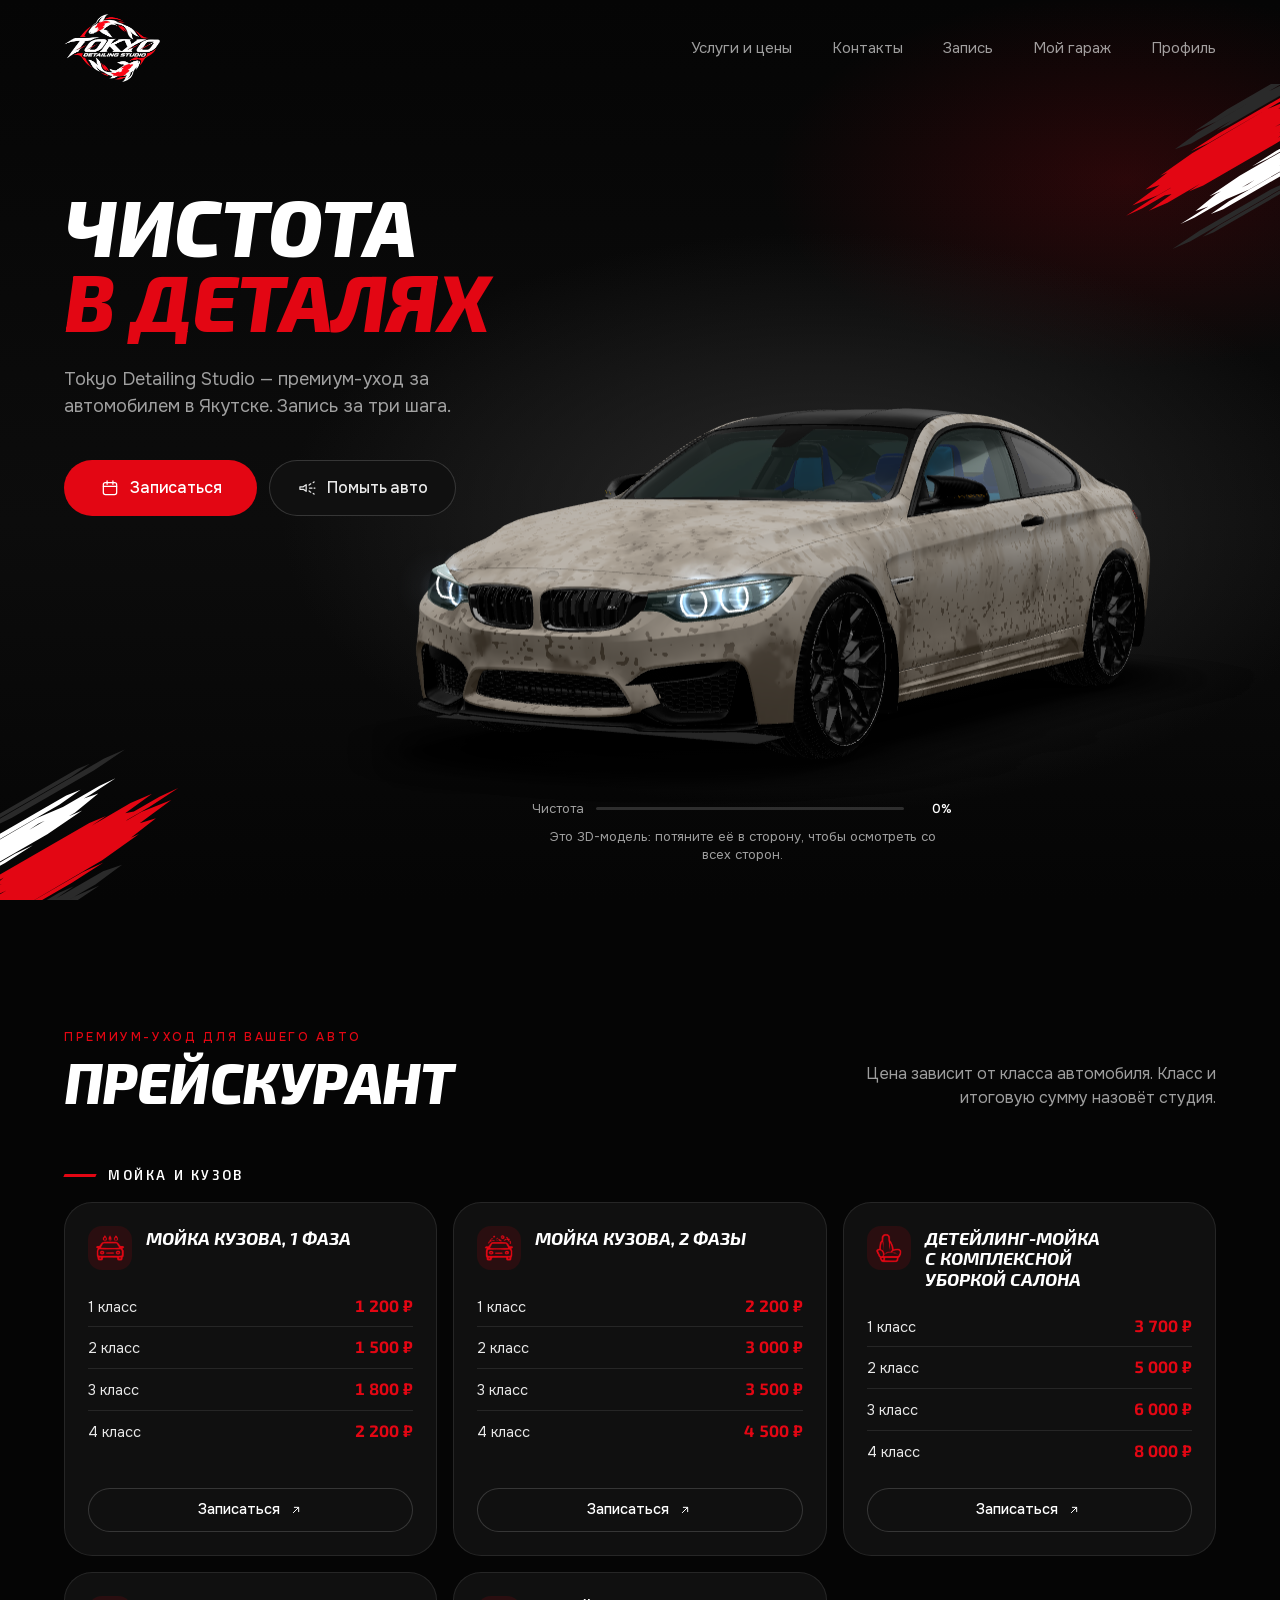
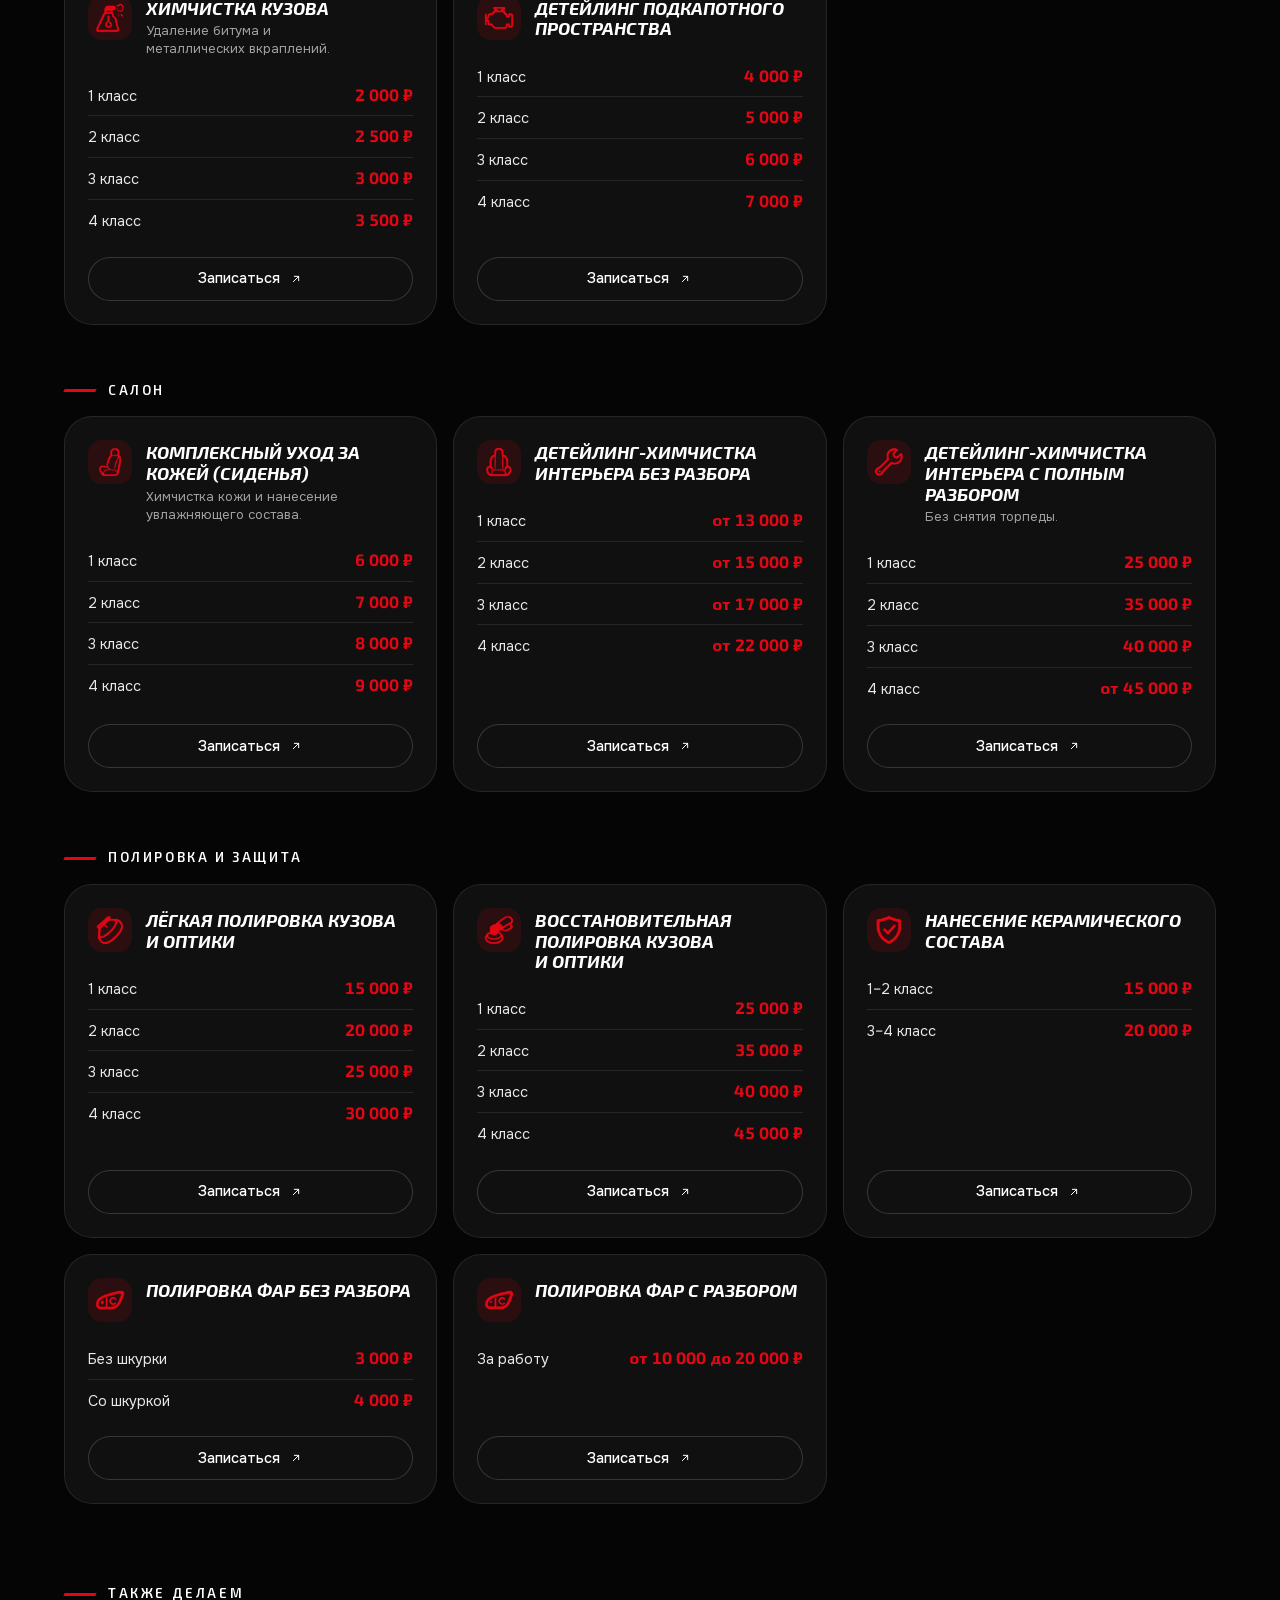
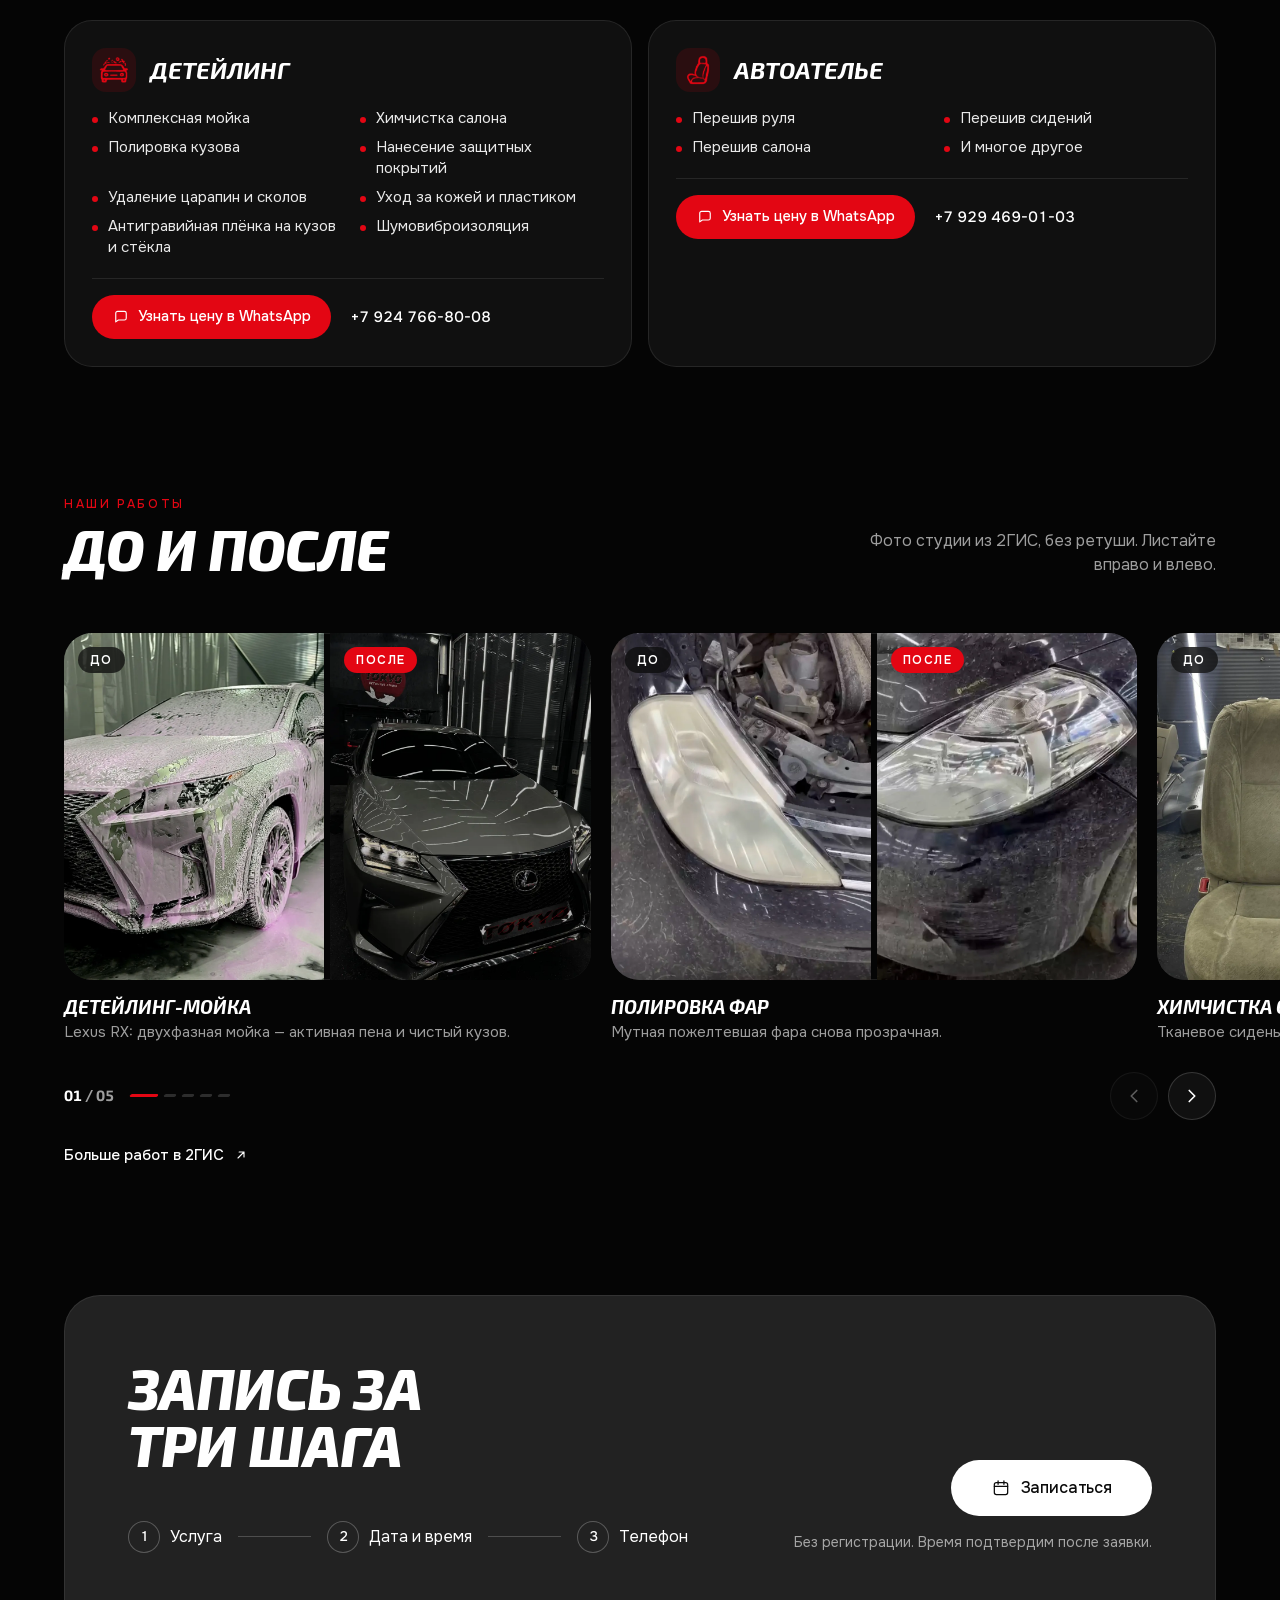
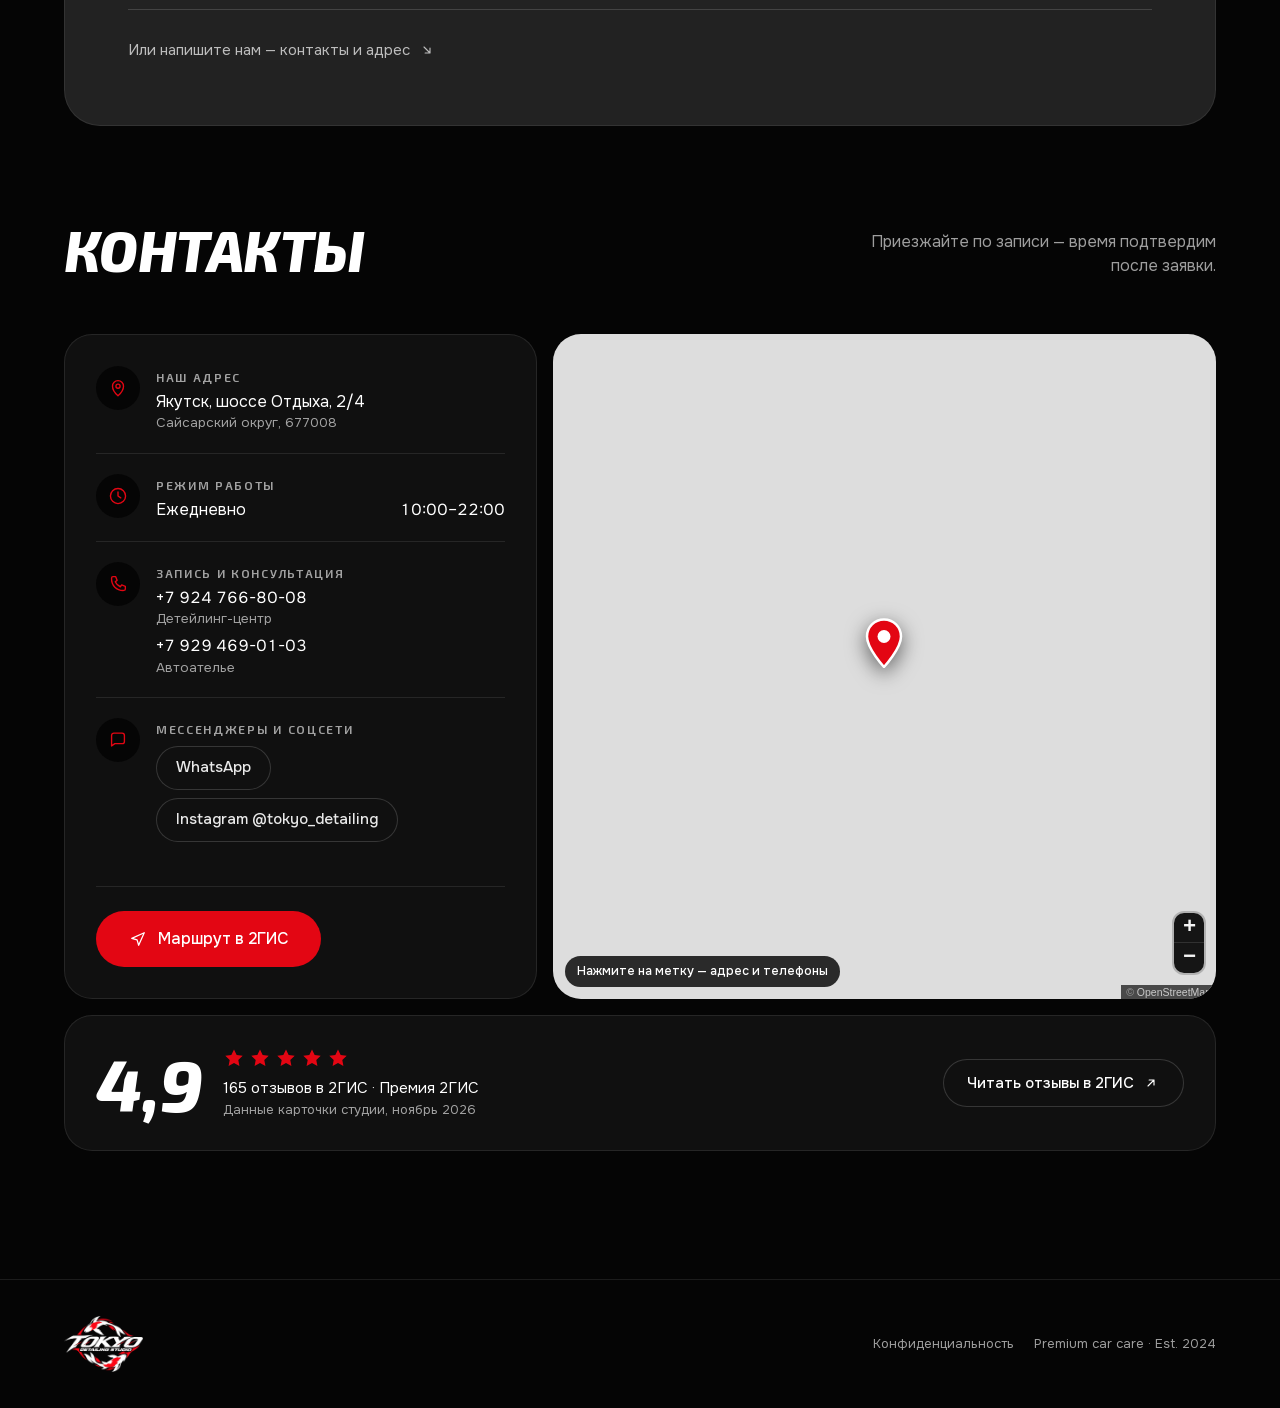
==== commit 0459ca7f: "Последняя запись в 21:00, без предложения установки на компьютере Co-Authored-By: Claude Opus 5.5 <n" ====
--- a/index.html
+++ b/index.html
@@ -1 +1 @@
-<!DOCTYPE html><html lang="ru" data-theme="dark" class="s5PKCq_variable GpgOZW_variable antialiased"><head><meta charSet="utf-8"/><meta name="viewport" content="width=device-width, initial-scale=1, viewport-fit=cover"/><link rel="preload" href="/_next/static/media/01d917b2efda642a-s.p.0y1w0k24nk0rl.woff2" as="font" crossorigin="" type="font/woff2"/><link rel="preload" href="/_next/static/media/37253046121f9ac8-s.p.342nhdmq3f7um.woff2" as="font" crossorigin="" type="font/woff2"/><link rel="preload" href="/_next/static/media/4e40ad925acbda05-s.p.0xfoyxlx1-tli.woff2" as="font" crossorigin="" type="font/woff2"/><link rel="preload" href="/_next/static/media/57b2f9927c4082f3-s.p.0hvbihchgpcz-.woff2" as="font" crossorigin="" type="font/woff2"/><link rel="preload" href="/_next/static/media/751a0d19315937ce-s.p.3-p5cznzdfi69.woff2" as="font" crossorigin="" type="font/woff2"/><link rel="preload" href="/_next/static/media/c50b0495a1ff0f08-s.p.2sla2yow9-9p_.woff2" as="font" crossorigin="" type="font/woff2"/><link rel="preload" href="/brand/tokyo-logo.png" as="image"/><link rel="preload" as="image" href="/images/car-dirty.webp"/><link rel="preload" as="image" href="/images/works/lexus-wash-before.webp"/><link rel="preload" as="image" href="/images/works/lexus-wash-after.webp"/><link rel="preload" as="image" href="/images/works/lights-dark-before.webp"/><link rel="preload" as="image" href="/images/works/lights-dark-after.webp"/><link rel="stylesheet" href="/_next/static/chunks/0vgkg_zf-co-d.css" data-precedence="next"/><link rel="stylesheet" href="/_next/static/chunks/0n8kzvw2z_6as.css" data-precedence="next"/><link rel="preload" as="script" fetchPriority="low" href="/_next/static/chunks/1pcw6gskne7pf.js"/><script src="/_next/static/chunks/2whg2n5r_t_s1.js" async=""></script><script src="/_next/static/chunks/1k6vud4yuzdun.js" async=""></script><script src="/_next/static/chunks/1wt7al7iiuzbs.js" async=""></script><script src="/_next/static/chunks/turbopack-2u1d16houkiyo.js" async=""></script><script src="/_next/static/chunks/0wac01lt6bjp4.js" async=""></script><script src="/_next/static/chunks/2fxo7t787hc55.js" async=""></script><script src="/_next/static/chunks/3pmq14a_3z5or.js" async=""></script><script src="/_next/static/chunks/0y7fb0nxkplo_.js" async=""></script><script src="/_next/static/chunks/0rhqdbxfqtlt4.js" async=""></script><script src="/_next/static/chunks/0i4swigiro4rq.js" async=""></script><meta name="next-size-adjust" content=""/><meta name="theme-color" media="(prefers-color-scheme: light)" content="#050505"/><meta name="theme-color" media="(prefers-color-scheme: dark)" content="#050505"/><title>Tokyo Detailing Studio — детейлинг в Якутске</title><meta name="description" content="Мойка, химчистка, полировка, керамика. Прейскурант по классам авто и запись за три шага. Якутск, шоссе Отдыха, 2/4."/><meta name="application-name" content="Tokyo Detailing"/><link rel="manifest" href="/manifest.webmanifest"/><meta name="format-detection" content="telephone=no"/><meta name="mobile-web-app-capable" content="yes"/><meta name="apple-mobile-web-app-title" content="Tokyo"/><meta name="apple-mobile-web-app-status-bar-style" content="black-translucent"/><link rel="icon" href="/icon.png?icon.1gmn3g1608zho.png" sizes="96x96" type="image/png"/><link rel="apple-touch-icon" href="/apple-icon.png?apple-icon.33vqg0m949hzn.png" sizes="180x180" type="image/png"/><script>(function(){try{var p=null;try{p=localStorage.getItem("md-theme")}catch(e){}var d=true;var t=d?"dark":"light";document.documentElement.dataset.theme=t;var m=document.createElement("meta");m.name="theme-color";m.id="md-theme-color";m.content={"light":"#050505","dark":"#050505"}[t];document.head.prepend(m)}catch(e){}})()</script><script src="/_next/static/chunks/0cz1d0mv5g_q7.js" noModule=""></script></head><body class="min-h-svh bg-mist text-graphite"><div hidden=""><!--$--><!--/$--></div><header class="absolute inset-x-0 top-0 z-40 pt-[env(safe-area-inset-top)]"><div class="mx-auto flex h-16 max-w-[1440px] items-center justify-between px-5 lg:h-24 lg:px-16"><a aria-label="Tokyo Detailing Studio — на главную" class="relative z-50 block text-ink" href="/"><img src="/brand/tokyo-logo.png" alt="Tokyo Detailing Studio" width="720" height="510" class="block w-auto select-none h-11 lg:h-[68px]" draggable="false"/></a><div class="flex items-center gap-1 lg:gap-8"><nav aria-label="Основная навигация" class="hidden items-center gap-10 lg:flex"><a class="text-[15px] transition-colors duration-200 hover:text-ink text-muted" href="/#services">Услуги и цены</a><a class="text-[15px] transition-colors duration-200 hover:text-ink text-muted" href="/#contacts">Контакты</a><a class="text-[15px] transition-colors duration-200 hover:text-ink text-muted" href="/booking/">Запись</a><a class="text-[15px] transition-colors duration-200 hover:text-ink text-muted" href="/garage/">Мой гараж</a><a class="text-[15px] transition-colors duration-200 hover:text-ink text-muted" href="/profile/">Профиль</a></nav><button type="button" aria-label="Открыть меню" aria-expanded="false" class="relative z-50 -mr-2 flex size-11 items-center justify-center text-ink lg:hidden"><span class="relative block h-[10px] w-6"><span class="absolute left-0 top-0 h-[1.5px] w-6 rounded-full bg-current transition-transform duration-300 ease-soft "></span><span class="absolute bottom-0 left-0 h-[1.5px] w-6 rounded-full bg-current transition-transform duration-300 ease-soft "></span></span></button></div></div></header><main><section id="top" class="studio relative overflow-clip pt-[calc(env(safe-area-inset-top)+64px)] lg:h-svh lg:max-h-[1000px] lg:min-h-[760px] lg:pt-0"><div class="relative mx-auto flex h-full max-w-[1440px] flex-col px-5 lg:px-16"><div class="pointer-events-none relative z-10 pt-5 lg:pt-[clamp(150px,21vh,210px)]"><h1 class="text-[clamp(40px,11.6vw,54px)] leading-[0.98] text-ink lg:text-[clamp(64px,6.2vw,96px)] lg:leading-[0.94]" style="opacity:0.4;transform:translateY(22px)">Чистота<br/><span class="text-accent">в деталях</span></h1><p class="mt-4 max-w-[30ch] text-[16px] leading-[1.45] text-muted lg:mt-7 lg:max-w-[34ch] lg:text-[18px] lg:leading-[1.5]" style="opacity:0.4;transform:translateY(22px)">Tokyo Detailing Studio — премиум-уход за автомобилем в Якутске. Запись за три шага.</p></div><div class="relative -mx-5 mt-1 lg:pointer-events-none lg:absolute lg:inset-0 lg:mx-0 lg:mt-0"><div class="relative ml-[-6vw] w-[124vw] lg:pointer-events-auto lg:absolute lg:bottom-[clamp(40px,9vh,96px)] lg:right-[-5vw] lg:ml-0 lg:w-[min(78vw,1180px)]" style="opacity:0;transform:translateX(70px)"><img alt="Автомобиль перед мойкой" draggable="false" width="1999" height="999" decoding="async" data-nimg="1" class="car-poster h-auto w-full select-none transition-opacity duration-700 ease-soft opacity-100" style="color:transparent" src="/images/car-dirty.webp"/><div class="car-canvas absolute inset-0 transition-opacity duration-700 ease-soft opacity-0"><!--$!--><template data-dgst=""></template><!--/$--></div></div><div class="relative mt-1 px-5 lg:pointer-events-auto lg:absolute lg:bottom-[clamp(20px,4vh,48px)] lg:left-[58%] lg:mt-0 lg:w-[420px] lg:-translate-x-1/2 lg:px-0" style="opacity:0.4;transform:translateY(22px)"><div class="mx-auto w-full max-w-[340px] lg:max-w-[420px]"><div class="flex min-h-[36px] items-center justify-center gap-3"><p aria-live="polite" class="text-center text-[12.5px] leading-[1.35] text-muted lg:text-[13px]">Загружаем 3D-модель…</p></div></div></div></div><div class="relative z-10 mt-6 flex gap-2.5 pb-8 lg:mt-10 lg:w-fit lg:gap-3 lg:pb-0" style="opacity:0.4;transform:translateY(22px)"><a class="inline-flex h-14 items-center justify-center gap-2.5 rounded-full text-[16px] font-medium tracking-[-0.01em] transition-[background-color,box-shadow,transform] duration-200 ease-soft bg-accent text-on-accent hover:bg-accent-strong active:scale-[0.985] order-2 flex-1 whitespace-nowrap px-4 lg:order-1 lg:flex-none lg:px-9" href="/booking/"><svg width="20" height="20" viewBox="0 0 24 24" fill="none" stroke="currentColor" stroke-width="1.5" stroke-linecap="round" stroke-linejoin="round" aria-hidden="true"><rect x="4" y="5.5" width="16" height="14.5" rx="2.5"></rect><path d="M4 10h16M8.5 3.5v4M15.5 3.5v4"></path></svg>Записаться</a><button type="button" class="inline-flex h-14 items-center justify-center gap-2.5 rounded-full text-[16px] font-medium tracking-[-0.01em] transition-[background-color,box-shadow,transform] duration-200 ease-soft bg-white text-graphite ring-1 ring-inset ring-line-strong hover:ring-graphite active:scale-[0.985] order-1 flex-1 whitespace-nowrap px-4 disabled:opacity-50 lg:order-2 lg:flex-none lg:px-7" aria-pressed="false" disabled=""><svg width="20" height="20" viewBox="0 0 24 24" fill="none" stroke="currentColor" stroke-width="1.5" stroke-linecap="round" stroke-linejoin="round" aria-hidden="true"><path d="M3.500 10.500h4l3.500-2.500v8l-3.500-2.500h-4z"></path><path d="m14.500 8.500 2-1.500M15 12h3M14.500 15.500l2 1.500M19.500 5.500l1-.8M20.500 12h1M19.500 18.500l1 .8"></path></svg>Помыть авто</button></div></div></section><section id="services" class="scroll-mt-6 bg-mist"><div class="mx-auto max-w-[1440px] px-5 py-16 lg:px-16 lg:py-32"><div class="flex flex-col gap-3 lg:flex-row lg:items-end lg:justify-between"><div><p class="text-[12px] font-medium uppercase tracking-[0.22em] text-accent">Премиум-уход для вашего авто</p><h2 class="section-title mt-2 text-[34px] font-bold leading-none text-ink lg:text-[56px]">Прейскурант</h2></div><p class="max-w-[40ch] text-[15px] leading-[1.5] text-muted lg:text-right lg:text-[16px]">Цена зависит от класса автомобиля. Класс и итоговую сумму назовёт студия.</p></div><div class="mt-8 grid gap-2.5 lg:mt-14 lg:gap-14"><div><h3 class="lg:hidden"><button type="button" aria-expanded="true" aria-controls="fold-wash" class="flex w-full items-center gap-3 rounded-[18px] px-4 py-4 text-left ring-1 ring-inset transition-[background-color,box-shadow] duration-300 bg-accent/12 ring-accent/50"><span aria-hidden="true" class="h-[3px] w-8 shrink-0 -skew-x-[24deg] bg-accent"></span><span class="min-w-0 flex-1 text-[12.5px] font-semibold uppercase tracking-[0.14em] text-ink lg:text-[13px] lg:tracking-[0.2em]">Мойка и кузов</span><span class="shrink-0 text-[12.5px] tabular-nums text-muted">5 услуг</span><svg width="20" height="20" viewBox="0 0 24 24" fill="none" stroke="currentColor" stroke-width="1.8" stroke-linecap="round" stroke-linejoin="round" aria-hidden="true" class="shrink-0 text-ink transition-transform duration-500 ease-soft rotate-180"><path d="m6 9 6 6 6-6"></path></svg></button></h3><h3 class="hidden items-center gap-3 lg:flex text-[12.5px] font-semibold uppercase tracking-[0.14em] text-ink lg:text-[13px] lg:tracking-[0.2em]"><span aria-hidden="true" class="h-[3px] w-8 shrink-0 -skew-x-[24deg] bg-accent"></span>Мойка и кузов</h3><div id="fold-wash" class="grid transition-[grid-template-rows,opacity] duration-500 ease-soft motion-reduce:transition-none lg:grid-rows-[1fr] lg:opacity-100 grid-rows-[1fr] opacity-100"><div class="min-h-0 overflow-hidden transition-[visibility] duration-500 lg:visible lg:overflow-visible visible"><div class="pt-2.5 lg:pt-4"><ul class="grid grid-cols-2 gap-2 lg:gap-4 xl:grid-cols-3"><li class="flex min-w-0"><article class="flex w-full min-w-0 flex-col rounded-[18px] bg-white p-3.5 ring-1 ring-inset ring-line transition-shadow duration-300 hover:ring-accent/60 lg:rounded-card lg:p-6"><div class="flex flex-col gap-2.5 lg:flex-row lg:items-start lg:gap-3.5"><span class="flex size-9 shrink-0 items-center justify-center rounded-[11px] bg-accent/12 text-accent lg:size-11 lg:rounded-[14px]"><span aria-hidden="true" class="inline-block shrink-0 bg-current size-[23px] lg:size-[30px]" style="-webkit-mask-image:url(&quot;/brand/icons/wash1.png&quot;);mask-image:url(&quot;/brand/icons/wash1.png&quot;);-webkit-mask-size:contain;mask-size:contain;-webkit-mask-repeat:no-repeat;mask-repeat:no-repeat;-webkit-mask-position:center;mask-position:center"></span></span><div class="min-w-0 lg:pt-0.5"><h4 class="hyphens-auto break-words font-display text-[13px] font-bold uppercase italic leading-[1.15] text-ink lg:text-pretty lg:text-[18px]">Мойка кузова, 1 фаза</h4></div></div><dl class="mt-2.5 flex-1 lg:mt-4"><div class="flex flex-wrap items-baseline justify-between gap-x-2 border-b border-line py-1.5 last:border-b-0 lg:gap-x-4 lg:py-2"><dt class="text-[12.5px] text-graphite lg:text-[14.5px]">1 класс</dt><dd class="font-display text-[13.5px] font-bold tabular-nums text-accent lg:whitespace-nowrap lg:text-[16.5px]">1 200 ₽</dd></div><div class="flex flex-wrap items-baseline justify-between gap-x-2 border-b border-line py-1.5 last:border-b-0 lg:gap-x-4 lg:py-2"><dt class="text-[12.5px] text-graphite lg:text-[14.5px]">2 класс</dt><dd class="font-display text-[13.5px] font-bold tabular-nums text-accent lg:whitespace-nowrap lg:text-[16.5px]">1 500 ₽</dd></div><div class="flex flex-wrap items-baseline justify-between gap-x-2 border-b border-line py-1.5 last:border-b-0 lg:gap-x-4 lg:py-2"><dt class="text-[12.5px] text-graphite lg:text-[14.5px]">3 класс</dt><dd class="font-display text-[13.5px] font-bold tabular-nums text-accent lg:whitespace-nowrap lg:text-[16.5px]">1 800 ₽</dd></div><div class="flex flex-wrap items-baseline justify-between gap-x-2 border-b border-line py-1.5 last:border-b-0 lg:gap-x-4 lg:py-2"><dt class="text-[12.5px] text-graphite lg:text-[14.5px]">4 класс</dt><dd class="font-display text-[13.5px] font-bold tabular-nums text-accent lg:whitespace-nowrap lg:text-[16.5px]">2 200 ₽</dd></div></dl><a class="mt-3 inline-flex h-10 items-center justify-center gap-1.5 rounded-full text-[13.5px] font-medium text-ink ring-1 ring-inset ring-line-strong transition-colors duration-200 hover:bg-accent hover:text-on-accent hover:ring-accent lg:mt-4 lg:h-11 lg:gap-2 lg:text-[14.5px]" href="/booking/?service=wash1">Записаться<span class="sr-only">: <!-- -->Мойка кузова, 1 фаза</span><svg width="16" height="16" viewBox="0 0 24 24" fill="none" stroke="currentColor" stroke-width="1.5" stroke-linecap="round" stroke-linejoin="round" aria-hidden="true"><path d="M8 16 16 8M9.500 8H16v6.500"></path></svg></a></article></li><li class="flex min-w-0"><article class="flex w-full min-w-0 flex-col rounded-[18px] bg-white p-3.5 ring-1 ring-inset ring-line transition-shadow duration-300 hover:ring-accent/60 lg:rounded-card lg:p-6"><div class="flex flex-col gap-2.5 lg:flex-row lg:items-start lg:gap-3.5"><span class="flex size-9 shrink-0 items-center justify-center rounded-[11px] bg-accent/12 text-accent lg:size-11 lg:rounded-[14px]"><span aria-hidden="true" class="inline-block shrink-0 bg-current size-[23px] lg:size-[30px]" style="-webkit-mask-image:url(&quot;/brand/icons/wash2.png&quot;);mask-image:url(&quot;/brand/icons/wash2.png&quot;);-webkit-mask-size:contain;mask-size:contain;-webkit-mask-repeat:no-repeat;mask-repeat:no-repeat;-webkit-mask-position:center;mask-position:center"></span></span><div class="min-w-0 lg:pt-0.5"><h4 class="hyphens-auto break-words font-display text-[13px] font-bold uppercase italic leading-[1.15] text-ink lg:text-pretty lg:text-[18px]">Мойка кузова, 2 фазы</h4></div></div><dl class="mt-2.5 flex-1 lg:mt-4"><div class="flex flex-wrap items-baseline justify-between gap-x-2 border-b border-line py-1.5 last:border-b-0 lg:gap-x-4 lg:py-2"><dt class="text-[12.5px] text-graphite lg:text-[14.5px]">1 класс</dt><dd class="font-display text-[13.5px] font-bold tabular-nums text-accent lg:whitespace-nowrap lg:text-[16.5px]">2 200 ₽</dd></div><div class="flex flex-wrap items-baseline justify-between gap-x-2 border-b border-line py-1.5 last:border-b-0 lg:gap-x-4 lg:py-2"><dt class="text-[12.5px] text-graphite lg:text-[14.5px]">2 класс</dt><dd class="font-display text-[13.5px] font-bold tabular-nums text-accent lg:whitespace-nowrap lg:text-[16.5px]">3 000 ₽</dd></div><div class="flex flex-wrap items-baseline justify-between gap-x-2 border-b border-line py-1.5 last:border-b-0 lg:gap-x-4 lg:py-2"><dt class="text-[12.5px] text-graphite lg:text-[14.5px]">3 класс</dt><dd class="font-display text-[13.5px] font-bold tabular-nums text-accent lg:whitespace-nowrap lg:text-[16.5px]">3 500 ₽</dd></div><div class="flex flex-wrap items-baseline justify-between gap-x-2 border-b border-line py-1.5 last:border-b-0 lg:gap-x-4 lg:py-2"><dt class="text-[12.5px] text-graphite lg:text-[14.5px]">4 класс</dt><dd class="font-display text-[13.5px] font-bold tabular-nums text-accent lg:whitespace-nowrap lg:text-[16.5px]">4 500 ₽</dd></div></dl><a class="mt-3 inline-flex h-10 items-center justify-center gap-1.5 rounded-full text-[13.5px] font-medium text-ink ring-1 ring-inset ring-line-strong transition-colors duration-200 hover:bg-accent hover:text-on-accent hover:ring-accent lg:mt-4 lg:h-11 lg:gap-2 lg:text-[14.5px]" href="/booking/?service=wash2">Записаться<span class="sr-only">: <!-- -->Мойка кузова, 2 фазы</span><svg width="16" height="16" viewBox="0 0 24 24" fill="none" stroke="currentColor" stroke-width="1.5" stroke-linecap="round" stroke-linejoin="round" aria-hidden="true"><path d="M8 16 16 8M9.500 8H16v6.500"></path></svg></a></article></li><li class="flex min-w-0"><article class="flex w-full min-w-0 flex-col rounded-[18px] bg-white p-3.5 ring-1 ring-inset ring-line transition-shadow duration-300 hover:ring-accent/60 lg:rounded-card lg:p-6"><div class="flex flex-col gap-2.5 lg:flex-row lg:items-start lg:gap-3.5"><span class="flex size-9 shrink-0 items-center justify-center rounded-[11px] bg-accent/12 text-accent lg:size-11 lg:rounded-[14px]"><span aria-hidden="true" class="inline-block shrink-0 bg-current size-[23px] lg:size-[30px]" style="-webkit-mask-image:url(&quot;/brand/icons/wash-salon.png&quot;);mask-image:url(&quot;/brand/icons/wash-salon.png&quot;);-webkit-mask-size:contain;mask-size:contain;-webkit-mask-repeat:no-repeat;mask-repeat:no-repeat;-webkit-mask-position:center;mask-position:center"></span></span><div class="min-w-0 lg:pt-0.5"><h4 class="hyphens-auto break-words font-display text-[13px] font-bold uppercase italic leading-[1.15] text-ink lg:text-pretty lg:text-[18px]">Детейлинг-мойка с комплексной уборкой салона</h4></div></div><dl class="mt-2.5 flex-1 lg:mt-4"><div class="flex flex-wrap items-baseline justify-between gap-x-2 border-b border-line py-1.5 last:border-b-0 lg:gap-x-4 lg:py-2"><dt class="text-[12.5px] text-graphite lg:text-[14.5px]">1 класс</dt><dd class="font-display text-[13.5px] font-bold tabular-nums text-accent lg:whitespace-nowrap lg:text-[16.5px]">3 700 ₽</dd></div><div class="flex flex-wrap items-baseline justify-between gap-x-2 border-b border-line py-1.5 last:border-b-0 lg:gap-x-4 lg:py-2"><dt class="text-[12.5px] text-graphite lg:text-[14.5px]">2 класс</dt><dd class="font-display text-[13.5px] font-bold tabular-nums text-accent lg:whitespace-nowrap lg:text-[16.5px]">5 000 ₽</dd></div><div class="flex flex-wrap items-baseline justify-between gap-x-2 border-b border-line py-1.5 last:border-b-0 lg:gap-x-4 lg:py-2"><dt class="text-[12.5px] text-graphite lg:text-[14.5px]">3 класс</dt><dd class="font-display text-[13.5px] font-bold tabular-nums text-accent lg:whitespace-nowrap lg:text-[16.5px]">6 000 ₽</dd></div><div class="flex flex-wrap items-baseline justify-between gap-x-2 border-b border-line py-1.5 last:border-b-0 lg:gap-x-4 lg:py-2"><dt class="text-[12.5px] text-graphite lg:text-[14.5px]">4 класс</dt><dd class="font-display text-[13.5px] font-bold tabular-nums text-accent lg:whitespace-nowrap lg:text-[16.5px]">8 000 ₽</dd></div></dl><a class="mt-3 inline-flex h-10 items-center justify-center gap-1.5 rounded-full text-[13.5px] font-medium text-ink ring-1 ring-inset ring-line-strong transition-colors duration-200 hover:bg-accent hover:text-on-accent hover:ring-accent lg:mt-4 lg:h-11 lg:gap-2 lg:text-[14.5px]" href="/booking/?service=wash-salon">Записаться<span class="sr-only">: <!-- -->Детейлинг-мойка с комплексной уборкой салона</span><svg width="16" height="16" viewBox="0 0 24 24" fill="none" stroke="currentColor" stroke-width="1.5" stroke-linecap="round" stroke-linejoin="round" aria-hidden="true"><path d="M8 16 16 8M9.500 8H16v6.500"></path></svg></a></article></li><li class="flex min-w-0"><article class="flex w-full min-w-0 flex-col rounded-[18px] bg-white p-3.5 ring-1 ring-inset ring-line transition-shadow duration-300 hover:ring-accent/60 lg:rounded-card lg:p-6"><div class="flex flex-col gap-2.5 lg:flex-row lg:items-start lg:gap-3.5"><span class="flex size-9 shrink-0 items-center justify-center rounded-[11px] bg-accent/12 text-accent lg:size-11 lg:rounded-[14px]"><span aria-hidden="true" class="inline-block shrink-0 bg-current size-[23px] lg:size-[30px]" style="-webkit-mask-image:url(&quot;/brand/icons/body-chem.png&quot;);mask-image:url(&quot;/brand/icons/body-chem.png&quot;);-webkit-mask-size:contain;mask-size:contain;-webkit-mask-repeat:no-repeat;mask-repeat:no-repeat;-webkit-mask-position:center;mask-position:center"></span></span><div class="min-w-0 lg:pt-0.5"><h4 class="hyphens-auto break-words font-display text-[13px] font-bold uppercase italic leading-[1.15] text-ink lg:text-pretty lg:text-[18px]">Химчистка кузова</h4><p class="mt-1 text-[11.5px] leading-[1.35] text-muted lg:text-[13px] lg:leading-[1.4]">Удаление битума и металлических вкраплений.</p></div></div><dl class="mt-2.5 flex-1 lg:mt-4"><div class="flex flex-wrap items-baseline justify-between gap-x-2 border-b border-line py-1.5 last:border-b-0 lg:gap-x-4 lg:py-2"><dt class="text-[12.5px] text-graphite lg:text-[14.5px]">1 класс</dt><dd class="font-display text-[13.5px] font-bold tabular-nums text-accent lg:whitespace-nowrap lg:text-[16.5px]">2 000 ₽</dd></div><div class="flex flex-wrap items-baseline justify-between gap-x-2 border-b border-line py-1.5 last:border-b-0 lg:gap-x-4 lg:py-2"><dt class="text-[12.5px] text-graphite lg:text-[14.5px]">2 класс</dt><dd class="font-display text-[13.5px] font-bold tabular-nums text-accent lg:whitespace-nowrap lg:text-[16.5px]">2 500 ₽</dd></div><div class="flex flex-wrap items-baseline justify-between gap-x-2 border-b border-line py-1.5 last:border-b-0 lg:gap-x-4 lg:py-2"><dt class="text-[12.5px] text-graphite lg:text-[14.5px]">3 класс</dt><dd class="font-display text-[13.5px] font-bold tabular-nums text-accent lg:whitespace-nowrap lg:text-[16.5px]">3 000 ₽</dd></div><div class="flex flex-wrap items-baseline justify-between gap-x-2 border-b border-line py-1.5 last:border-b-0 lg:gap-x-4 lg:py-2"><dt class="text-[12.5px] text-graphite lg:text-[14.5px]">4 класс</dt><dd class="font-display text-[13.5px] font-bold tabular-nums text-accent lg:whitespace-nowrap lg:text-[16.5px]">3 500 ₽</dd></div></dl><a class="mt-3 inline-flex h-10 items-center justify-center gap-1.5 rounded-full text-[13.5px] font-medium text-ink ring-1 ring-inset ring-line-strong transition-colors duration-200 hover:bg-accent hover:text-on-accent hover:ring-accent lg:mt-4 lg:h-11 lg:gap-2 lg:text-[14.5px]" href="/booking/?service=body-chem">Записаться<span class="sr-only">: <!-- -->Химчистка кузова</span><svg width="16" height="16" viewBox="0 0 24 24" fill="none" stroke="currentColor" stroke-width="1.5" stroke-linecap="round" stroke-linejoin="round" aria-hidden="true"><path d="M8 16 16 8M9.500 8H16v6.500"></path></svg></a></article></li><li class="flex min-w-0"><article class="flex w-full min-w-0 flex-col rounded-[18px] bg-white p-3.5 ring-1 ring-inset ring-line transition-shadow duration-300 hover:ring-accent/60 lg:rounded-card lg:p-6"><div class="flex flex-col gap-2.5 lg:flex-row lg:items-start lg:gap-3.5"><span class="flex size-9 shrink-0 items-center justify-center rounded-[11px] bg-accent/12 text-accent lg:size-11 lg:rounded-[14px]"><span aria-hidden="true" class="inline-block shrink-0 bg-current size-[23px] lg:size-[30px]" style="-webkit-mask-image:url(&quot;/brand/icons/engine.png&quot;);mask-image:url(&quot;/brand/icons/engine.png&quot;);-webkit-mask-size:contain;mask-size:contain;-webkit-mask-repeat:no-repeat;mask-repeat:no-repeat;-webkit-mask-position:center;mask-position:center"></span></span><div class="min-w-0 lg:pt-0.5"><h4 class="hyphens-auto break-words font-display text-[13px] font-bold uppercase italic leading-[1.15] text-ink lg:text-pretty lg:text-[18px]">Детейлинг подкапотного пространства</h4></div></div><dl class="mt-2.5 flex-1 lg:mt-4"><div class="flex flex-wrap items-baseline justify-between gap-x-2 border-b border-line py-1.5 last:border-b-0 lg:gap-x-4 lg:py-2"><dt class="text-[12.5px] text-graphite lg:text-[14.5px]">1 класс</dt><dd class="font-display text-[13.5px] font-bold tabular-nums text-accent lg:whitespace-nowrap lg:text-[16.5px]">4 000 ₽</dd></div><div class="flex flex-wrap items-baseline justify-between gap-x-2 border-b border-line py-1.5 last:border-b-0 lg:gap-x-4 lg:py-2"><dt class="text-[12.5px] text-graphite lg:text-[14.5px]">2 класс</dt><dd class="font-display text-[13.5px] font-bold tabular-nums text-accent lg:whitespace-nowrap lg:text-[16.5px]">5 000 ₽</dd></div><div class="flex flex-wrap items-baseline justify-between gap-x-2 border-b border-line py-1.5 last:border-b-0 lg:gap-x-4 lg:py-2"><dt class="text-[12.5px] text-graphite lg:text-[14.5px]">3 класс</dt><dd class="font-display text-[13.5px] font-bold tabular-nums text-accent lg:whitespace-nowrap lg:text-[16.5px]">6 000 ₽</dd></div><div class="flex flex-wrap items-baseline justify-between gap-x-2 border-b border-line py-1.5 last:border-b-0 lg:gap-x-4 lg:py-2"><dt class="text-[12.5px] text-graphite lg:text-[14.5px]">4 класс</dt><dd class="font-display text-[13.5px] font-bold tabular-nums text-accent lg:whitespace-nowrap lg:text-[16.5px]">7 000 ₽</dd></div></dl><a class="mt-3 inline-flex h-10 items-center justify-center gap-1.5 rounded-full text-[13.5px] font-medium text-ink ring-1 ring-inset ring-line-strong transition-colors duration-200 hover:bg-accent hover:text-on-accent hover:ring-accent lg:mt-4 lg:h-11 lg:gap-2 lg:text-[14.5px]" href="/booking/?service=engine">Записаться<span class="sr-only">: <!-- -->Детейлинг подкапотного пространства</span><svg width="16" height="16" viewBox="0 0 24 24" fill="none" stroke="currentColor" stroke-width="1.5" stroke-linecap="round" stroke-linejoin="round" aria-hidden="true"><path d="M8 16 16 8M9.500 8H16v6.500"></path></svg></a></article></li></ul></div></div></div></div><div><h3 class="lg:hidden"><button type="button" aria-expanded="false" aria-controls="fold-interior" class="flex w-full items-center gap-3 rounded-[18px] px-4 py-4 text-left ring-1 ring-inset transition-[background-color,box-shadow] duration-300 bg-white ring-line"><span aria-hidden="true" class="h-[3px] w-8 shrink-0 -skew-x-[24deg] bg-accent"></span><span class="min-w-0 flex-1 text-[12.5px] font-semibold uppercase tracking-[0.14em] text-ink lg:text-[13px] lg:tracking-[0.2em]">Салон</span><span class="shrink-0 text-[12.5px] tabular-nums text-muted">3 услуги</span><svg width="20" height="20" viewBox="0 0 24 24" fill="none" stroke="currentColor" stroke-width="1.8" stroke-linecap="round" stroke-linejoin="round" aria-hidden="true" class="shrink-0 text-ink transition-transform duration-500 ease-soft "><path d="m6 9 6 6 6-6"></path></svg></button></h3><h3 class="hidden items-center gap-3 lg:flex text-[12.5px] font-semibold uppercase tracking-[0.14em] text-ink lg:text-[13px] lg:tracking-[0.2em]"><span aria-hidden="true" class="h-[3px] w-8 shrink-0 -skew-x-[24deg] bg-accent"></span>Салон</h3><div id="fold-interior" class="grid transition-[grid-template-rows,opacity] duration-500 ease-soft motion-reduce:transition-none lg:grid-rows-[1fr] lg:opacity-100 grid-rows-[0fr] opacity-0"><div class="min-h-0 overflow-hidden transition-[visibility] duration-500 lg:visible lg:overflow-visible invisible"><div class="pt-2.5 lg:pt-4"><ul class="grid grid-cols-2 gap-2 lg:gap-4 xl:grid-cols-3"><li class="flex min-w-0"><article class="flex w-full min-w-0 flex-col rounded-[18px] bg-white p-3.5 ring-1 ring-inset ring-line transition-shadow duration-300 hover:ring-accent/60 lg:rounded-card lg:p-6"><div class="flex flex-col gap-2.5 lg:flex-row lg:items-start lg:gap-3.5"><span class="flex size-9 shrink-0 items-center justify-center rounded-[11px] bg-accent/12 text-accent lg:size-11 lg:rounded-[14px]"><span aria-hidden="true" class="inline-block shrink-0 bg-current size-[23px] lg:size-[30px]" style="-webkit-mask-image:url(&quot;/brand/icons/leather.png&quot;);mask-image:url(&quot;/brand/icons/leather.png&quot;);-webkit-mask-size:contain;mask-size:contain;-webkit-mask-repeat:no-repeat;mask-repeat:no-repeat;-webkit-mask-position:center;mask-position:center"></span></span><div class="min-w-0 lg:pt-0.5"><h4 class="hyphens-auto break-words font-display text-[13px] font-bold uppercase italic leading-[1.15] text-ink lg:text-pretty lg:text-[18px]">Комплексный уход за кожей (сиденья)</h4><p class="mt-1 text-[11.5px] leading-[1.35] text-muted lg:text-[13px] lg:leading-[1.4]">Химчистка кожи и нанесение увлажняющего состава.</p></div></div><dl class="mt-2.5 flex-1 lg:mt-4"><div class="flex flex-wrap items-baseline justify-between gap-x-2 border-b border-line py-1.5 last:border-b-0 lg:gap-x-4 lg:py-2"><dt class="text-[12.5px] text-graphite lg:text-[14.5px]">1 класс</dt><dd class="font-display text-[13.5px] font-bold tabular-nums text-accent lg:whitespace-nowrap lg:text-[16.5px]">6 000 ₽</dd></div><div class="flex flex-wrap items-baseline justify-between gap-x-2 border-b border-line py-1.5 last:border-b-0 lg:gap-x-4 lg:py-2"><dt class="text-[12.5px] text-graphite lg:text-[14.5px]">2 класс</dt><dd class="font-display text-[13.5px] font-bold tabular-nums text-accent lg:whitespace-nowrap lg:text-[16.5px]">7 000 ₽</dd></div><div class="flex flex-wrap items-baseline justify-between gap-x-2 border-b border-line py-1.5 last:border-b-0 lg:gap-x-4 lg:py-2"><dt class="text-[12.5px] text-graphite lg:text-[14.5px]">3 класс</dt><dd class="font-display text-[13.5px] font-bold tabular-nums text-accent lg:whitespace-nowrap lg:text-[16.5px]">8 000 ₽</dd></div><div class="flex flex-wrap items-baseline justify-between gap-x-2 border-b border-line py-1.5 last:border-b-0 lg:gap-x-4 lg:py-2"><dt class="text-[12.5px] text-graphite lg:text-[14.5px]">4 класс</dt><dd class="font-display text-[13.5px] font-bold tabular-nums text-accent lg:whitespace-nowrap lg:text-[16.5px]">9 000 ₽</dd></div></dl><a class="mt-3 inline-flex h-10 items-center justify-center gap-1.5 rounded-full text-[13.5px] font-medium text-ink ring-1 ring-inset ring-line-strong transition-colors duration-200 hover:bg-accent hover:text-on-accent hover:ring-accent lg:mt-4 lg:h-11 lg:gap-2 lg:text-[14.5px]" href="/booking/?service=leather">Записаться<span class="sr-only">: <!-- -->Комплексный уход за кожей (сиденья)</span><svg width="16" height="16" viewBox="0 0 24 24" fill="none" stroke="currentColor" stroke-width="1.5" stroke-linecap="round" stroke-linejoin="round" aria-hidden="true"><path d="M8 16 16 8M9.500 8H16v6.500"></path></svg></a></article></li><li class="flex min-w-0"><article class="flex w-full min-w-0 flex-col rounded-[18px] bg-white p-3.5 ring-1 ring-inset ring-line transition-shadow duration-300 hover:ring-accent/60 lg:rounded-card lg:p-6"><div class="flex flex-col gap-2.5 lg:flex-row lg:items-start lg:gap-3.5"><span class="flex size-9 shrink-0 items-center justify-center rounded-[11px] bg-accent/12 text-accent lg:size-11 lg:rounded-[14px]"><span aria-hidden="true" class="inline-block shrink-0 bg-current size-[23px] lg:size-[30px]" style="-webkit-mask-image:url(&quot;/brand/icons/interior.png&quot;);mask-image:url(&quot;/brand/icons/interior.png&quot;);-webkit-mask-size:contain;mask-size:contain;-webkit-mask-repeat:no-repeat;mask-repeat:no-repeat;-webkit-mask-position:center;mask-position:center"></span></span><div class="min-w-0 lg:pt-0.5"><h4 class="hyphens-auto break-words font-display text-[13px] font-bold uppercase italic leading-[1.15] text-ink lg:text-pretty lg:text-[18px]">Детейлинг-химчистка интерьера без разбора</h4></div></div><dl class="mt-2.5 flex-1 lg:mt-4"><div class="flex flex-wrap items-baseline justify-between gap-x-2 border-b border-line py-1.5 last:border-b-0 lg:gap-x-4 lg:py-2"><dt class="text-[12.5px] text-graphite lg:text-[14.5px]">1 класс</dt><dd class="font-display text-[13.5px] font-bold tabular-nums text-accent lg:whitespace-nowrap lg:text-[16.5px]">от 13 000 ₽</dd></div><div class="flex flex-wrap items-baseline justify-between gap-x-2 border-b border-line py-1.5 last:border-b-0 lg:gap-x-4 lg:py-2"><dt class="text-[12.5px] text-graphite lg:text-[14.5px]">2 класс</dt><dd class="font-display text-[13.5px] font-bold tabular-nums text-accent lg:whitespace-nowrap lg:text-[16.5px]">от 15 000 ₽</dd></div><div class="flex flex-wrap items-baseline justify-between gap-x-2 border-b border-line py-1.5 last:border-b-0 lg:gap-x-4 lg:py-2"><dt class="text-[12.5px] text-graphite lg:text-[14.5px]">3 класс</dt><dd class="font-display text-[13.5px] font-bold tabular-nums text-accent lg:whitespace-nowrap lg:text-[16.5px]">от 17 000 ₽</dd></div><div class="flex flex-wrap items-baseline justify-between gap-x-2 border-b border-line py-1.5 last:border-b-0 lg:gap-x-4 lg:py-2"><dt class="text-[12.5px] text-graphite lg:text-[14.5px]">4 класс</dt><dd class="font-display text-[13.5px] font-bold tabular-nums text-accent lg:whitespace-nowrap lg:text-[16.5px]">от 22 000 ₽</dd></div></dl><a class="mt-3 inline-flex h-10 items-center justify-center gap-1.5 rounded-full text-[13.5px] font-medium text-ink ring-1 ring-inset ring-line-strong transition-colors duration-200 hover:bg-accent hover:text-on-accent hover:ring-accent lg:mt-4 lg:h-11 lg:gap-2 lg:text-[14.5px]" href="/booking/?service=interior">Записаться<span class="sr-only">: <!-- -->Детейлинг-химчистка интерьера без разбора</span><svg width="16" height="16" viewBox="0 0 24 24" fill="none" stroke="currentColor" stroke-width="1.5" stroke-linecap="round" stroke-linejoin="round" aria-hidden="true"><path d="M8 16 16 8M9.500 8H16v6.500"></path></svg></a></article></li><li class="flex min-w-0"><article class="flex w-full min-w-0 flex-col rounded-[18px] bg-white p-3.5 ring-1 ring-inset ring-line transition-shadow duration-300 hover:ring-accent/60 lg:rounded-card lg:p-6"><div class="flex flex-col gap-2.5 lg:flex-row lg:items-start lg:gap-3.5"><span class="flex size-9 shrink-0 items-center justify-center rounded-[11px] bg-accent/12 text-accent lg:size-11 lg:rounded-[14px]"><span aria-hidden="true" class="inline-block shrink-0 bg-current size-[23px] lg:size-[30px]" style="-webkit-mask-image:url(&quot;/brand/icons/interior-full.png&quot;);mask-image:url(&quot;/brand/icons/interior-full.png&quot;);-webkit-mask-size:contain;mask-size:contain;-webkit-mask-repeat:no-repeat;mask-repeat:no-repeat;-webkit-mask-position:center;mask-position:center"></span></span><div class="min-w-0 lg:pt-0.5"><h4 class="hyphens-auto break-words font-display text-[13px] font-bold uppercase italic leading-[1.15] text-ink lg:text-pretty lg:text-[18px]">Детейлинг-химчистка интерьера с полным разбором</h4><p class="mt-1 text-[11.5px] leading-[1.35] text-muted lg:text-[13px] lg:leading-[1.4]">Без снятия торпеды.</p></div></div><dl class="mt-2.5 flex-1 lg:mt-4"><div class="flex flex-wrap items-baseline justify-between gap-x-2 border-b border-line py-1.5 last:border-b-0 lg:gap-x-4 lg:py-2"><dt class="text-[12.5px] text-graphite lg:text-[14.5px]">1 класс</dt><dd class="font-display text-[13.5px] font-bold tabular-nums text-accent lg:whitespace-nowrap lg:text-[16.5px]">25 000 ₽</dd></div><div class="flex flex-wrap items-baseline justify-between gap-x-2 border-b border-line py-1.5 last:border-b-0 lg:gap-x-4 lg:py-2"><dt class="text-[12.5px] text-graphite lg:text-[14.5px]">2 класс</dt><dd class="font-display text-[13.5px] font-bold tabular-nums text-accent lg:whitespace-nowrap lg:text-[16.5px]">35 000 ₽</dd></div><div class="flex flex-wrap items-baseline justify-between gap-x-2 border-b border-line py-1.5 last:border-b-0 lg:gap-x-4 lg:py-2"><dt class="text-[12.5px] text-graphite lg:text-[14.5px]">3 класс</dt><dd class="font-display text-[13.5px] font-bold tabular-nums text-accent lg:whitespace-nowrap lg:text-[16.5px]">40 000 ₽</dd></div><div class="flex flex-wrap items-baseline justify-between gap-x-2 border-b border-line py-1.5 last:border-b-0 lg:gap-x-4 lg:py-2"><dt class="text-[12.5px] text-graphite lg:text-[14.5px]">4 класс</dt><dd class="font-display text-[13.5px] font-bold tabular-nums text-accent lg:whitespace-nowrap lg:text-[16.5px]">от 45 000 ₽</dd></div></dl><a class="mt-3 inline-flex h-10 items-center justify-center gap-1.5 rounded-full text-[13.5px] font-medium text-ink ring-1 ring-inset ring-line-strong transition-colors duration-200 hover:bg-accent hover:text-on-accent hover:ring-accent lg:mt-4 lg:h-11 lg:gap-2 lg:text-[14.5px]" href="/booking/?service=interior-full">Записаться<span class="sr-only">: <!-- -->Детейлинг-химчистка интерьера с полным разбором</span><svg width="16" height="16" viewBox="0 0 24 24" fill="none" stroke="currentColor" stroke-width="1.5" stroke-linecap="round" stroke-linejoin="round" aria-hidden="true"><path d="M8 16 16 8M9.500 8H16v6.500"></path></svg></a></article></li></ul></div></div></div></div><div><h3 class="lg:hidden"><button type="button" aria-expanded="false" aria-controls="fold-polish" class="flex w-full items-center gap-3 rounded-[18px] px-4 py-4 text-left ring-1 ring-inset transition-[background-color,box-shadow] duration-300 bg-white ring-line"><span aria-hidden="true" class="h-[3px] w-8 shrink-0 -skew-x-[24deg] bg-accent"></span><span class="min-w-0 flex-1 text-[12.5px] font-semibold uppercase tracking-[0.14em] text-ink lg:text-[13px] lg:tracking-[0.2em]">Полировка и защита</span><span class="shrink-0 text-[12.5px] tabular-nums text-muted">5 услуг</span><svg width="20" height="20" viewBox="0 0 24 24" fill="none" stroke="currentColor" stroke-width="1.8" stroke-linecap="round" stroke-linejoin="round" aria-hidden="true" class="shrink-0 text-ink transition-transform duration-500 ease-soft "><path d="m6 9 6 6 6-6"></path></svg></button></h3><h3 class="hidden items-center gap-3 lg:flex text-[12.5px] font-semibold uppercase tracking-[0.14em] text-ink lg:text-[13px] lg:tracking-[0.2em]"><span aria-hidden="true" class="h-[3px] w-8 shrink-0 -skew-x-[24deg] bg-accent"></span>Полировка и защита</h3><div id="fold-polish" class="grid transition-[grid-template-rows,opacity] duration-500 ease-soft motion-reduce:transition-none lg:grid-rows-[1fr] lg:opacity-100 grid-rows-[0fr] opacity-0"><div class="min-h-0 overflow-hidden transition-[visibility] duration-500 lg:visible lg:overflow-visible invisible"><div class="pt-2.5 lg:pt-4"><ul class="grid grid-cols-2 gap-2 lg:gap-4 xl:grid-cols-3"><li class="flex min-w-0"><article class="flex w-full min-w-0 flex-col rounded-[18px] bg-white p-3.5 ring-1 ring-inset ring-line transition-shadow duration-300 hover:ring-accent/60 lg:rounded-card lg:p-6"><div class="flex flex-col gap-2.5 lg:flex-row lg:items-start lg:gap-3.5"><span class="flex size-9 shrink-0 items-center justify-center rounded-[11px] bg-accent/12 text-accent lg:size-11 lg:rounded-[14px]"><span aria-hidden="true" class="inline-block shrink-0 bg-current size-[23px] lg:size-[30px]" style="-webkit-mask-image:url(&quot;/brand/icons/polish-light.png&quot;);mask-image:url(&quot;/brand/icons/polish-light.png&quot;);-webkit-mask-size:contain;mask-size:contain;-webkit-mask-repeat:no-repeat;mask-repeat:no-repeat;-webkit-mask-position:center;mask-position:center"></span></span><div class="min-w-0 lg:pt-0.5"><h4 class="hyphens-auto break-words font-display text-[13px] font-bold uppercase italic leading-[1.15] text-ink lg:text-pretty lg:text-[18px]">Лёгкая полировка кузова и оптики</h4></div></div><dl class="mt-2.5 flex-1 lg:mt-4"><div class="flex flex-wrap items-baseline justify-between gap-x-2 border-b border-line py-1.5 last:border-b-0 lg:gap-x-4 lg:py-2"><dt class="text-[12.5px] text-graphite lg:text-[14.5px]">1 класс</dt><dd class="font-display text-[13.5px] font-bold tabular-nums text-accent lg:whitespace-nowrap lg:text-[16.5px]">15 000 ₽</dd></div><div class="flex flex-wrap items-baseline justify-between gap-x-2 border-b border-line py-1.5 last:border-b-0 lg:gap-x-4 lg:py-2"><dt class="text-[12.5px] text-graphite lg:text-[14.5px]">2 класс</dt><dd class="font-display text-[13.5px] font-bold tabular-nums text-accent lg:whitespace-nowrap lg:text-[16.5px]">20 000 ₽</dd></div><div class="flex flex-wrap items-baseline justify-between gap-x-2 border-b border-line py-1.5 last:border-b-0 lg:gap-x-4 lg:py-2"><dt class="text-[12.5px] text-graphite lg:text-[14.5px]">3 класс</dt><dd class="font-display text-[13.5px] font-bold tabular-nums text-accent lg:whitespace-nowrap lg:text-[16.5px]">25 000 ₽</dd></div><div class="flex flex-wrap items-baseline justify-between gap-x-2 border-b border-line py-1.5 last:border-b-0 lg:gap-x-4 lg:py-2"><dt class="text-[12.5px] text-graphite lg:text-[14.5px]">4 класс</dt><dd class="font-display text-[13.5px] font-bold tabular-nums text-accent lg:whitespace-nowrap lg:text-[16.5px]">30 000 ₽</dd></div></dl><a class="mt-3 inline-flex h-10 items-center justify-center gap-1.5 rounded-full text-[13.5px] font-medium text-ink ring-1 ring-inset ring-line-strong transition-colors duration-200 hover:bg-accent hover:text-on-accent hover:ring-accent lg:mt-4 lg:h-11 lg:gap-2 lg:text-[14.5px]" href="/booking/?service=polish-light">Записаться<span class="sr-only">: <!-- -->Лёгкая полировка кузова и оптики</span><svg width="16" height="16" viewBox="0 0 24 24" fill="none" stroke="currentColor" stroke-width="1.5" stroke-linecap="round" stroke-linejoin="round" aria-hidden="true"><path d="M8 16 16 8M9.500 8H16v6.500"></path></svg></a></article></li><li class="flex min-w-0"><article class="flex w-full min-w-0 flex-col rounded-[18px] bg-white p-3.5 ring-1 ring-inset ring-line transition-shadow duration-300 hover:ring-accent/60 lg:rounded-card lg:p-6"><div class="flex flex-col gap-2.5 lg:flex-row lg:items-start lg:gap-3.5"><span class="flex size-9 shrink-0 items-center justify-center rounded-[11px] bg-accent/12 text-accent lg:size-11 lg:rounded-[14px]"><span aria-hidden="true" class="inline-block shrink-0 bg-current size-[23px] lg:size-[30px]" style="-webkit-mask-image:url(&quot;/brand/icons/polish-restore.png&quot;);mask-image:url(&quot;/brand/icons/polish-restore.png&quot;);-webkit-mask-size:contain;mask-size:contain;-webkit-mask-repeat:no-repeat;mask-repeat:no-repeat;-webkit-mask-position:center;mask-position:center"></span></span><div class="min-w-0 lg:pt-0.5"><h4 class="hyphens-auto break-words font-display text-[13px] font-bold uppercase italic leading-[1.15] text-ink lg:text-pretty lg:text-[18px]">Восстановительная полировка кузова и оптики</h4></div></div><dl class="mt-2.5 flex-1 lg:mt-4"><div class="flex flex-wrap items-baseline justify-between gap-x-2 border-b border-line py-1.5 last:border-b-0 lg:gap-x-4 lg:py-2"><dt class="text-[12.5px] text-graphite lg:text-[14.5px]">1 класс</dt><dd class="font-display text-[13.5px] font-bold tabular-nums text-accent lg:whitespace-nowrap lg:text-[16.5px]">25 000 ₽</dd></div><div class="flex flex-wrap items-baseline justify-between gap-x-2 border-b border-line py-1.5 last:border-b-0 lg:gap-x-4 lg:py-2"><dt class="text-[12.5px] text-graphite lg:text-[14.5px]">2 класс</dt><dd class="font-display text-[13.5px] font-bold tabular-nums text-accent lg:whitespace-nowrap lg:text-[16.5px]">35 000 ₽</dd></div><div class="flex flex-wrap items-baseline justify-between gap-x-2 border-b border-line py-1.5 last:border-b-0 lg:gap-x-4 lg:py-2"><dt class="text-[12.5px] text-graphite lg:text-[14.5px]">3 класс</dt><dd class="font-display text-[13.5px] font-bold tabular-nums text-accent lg:whitespace-nowrap lg:text-[16.5px]">40 000 ₽</dd></div><div class="flex flex-wrap items-baseline justify-between gap-x-2 border-b border-line py-1.5 last:border-b-0 lg:gap-x-4 lg:py-2"><dt class="text-[12.5px] text-graphite lg:text-[14.5px]">4 класс</dt><dd class="font-display text-[13.5px] font-bold tabular-nums text-accent lg:whitespace-nowrap lg:text-[16.5px]">45 000 ₽</dd></div></dl><a class="mt-3 inline-flex h-10 items-center justify-center gap-1.5 rounded-full text-[13.5px] font-medium text-ink ring-1 ring-inset ring-line-strong transition-colors duration-200 hover:bg-accent hover:text-on-accent hover:ring-accent lg:mt-4 lg:h-11 lg:gap-2 lg:text-[14.5px]" href="/booking/?service=polish-restore">Записаться<span class="sr-only">: <!-- -->Восстановительная полировка кузова и оптики</span><svg width="16" height="16" viewBox="0 0 24 24" fill="none" stroke="currentColor" stroke-width="1.5" stroke-linecap="round" stroke-linejoin="round" aria-hidden="true"><path d="M8 16 16 8M9.500 8H16v6.500"></path></svg></a></article></li><li class="flex min-w-0"><article class="flex w-full min-w-0 flex-col rounded-[18px] bg-white p-3.5 ring-1 ring-inset ring-line transition-shadow duration-300 hover:ring-accent/60 lg:rounded-card lg:p-6"><div class="flex flex-col gap-2.5 lg:flex-row lg:items-start lg:gap-3.5"><span class="flex size-9 shrink-0 items-center justify-center rounded-[11px] bg-accent/12 text-accent lg:size-11 lg:rounded-[14px]"><span aria-hidden="true" class="inline-block shrink-0 bg-current size-[23px] lg:size-[30px]" style="-webkit-mask-image:url(&quot;/brand/icons/ceramic.png&quot;);mask-image:url(&quot;/brand/icons/ceramic.png&quot;);-webkit-mask-size:contain;mask-size:contain;-webkit-mask-repeat:no-repeat;mask-repeat:no-repeat;-webkit-mask-position:center;mask-position:center"></span></span><div class="min-w-0 lg:pt-0.5"><h4 class="hyphens-auto break-words font-display text-[13px] font-bold uppercase italic leading-[1.15] text-ink lg:text-pretty lg:text-[18px]">Нанесение керамического состава</h4></div></div><dl class="mt-2.5 flex-1 lg:mt-4"><div class="flex flex-wrap items-baseline justify-between gap-x-2 border-b border-line py-1.5 last:border-b-0 lg:gap-x-4 lg:py-2"><dt class="text-[12.5px] text-graphite lg:text-[14.5px]">1–2 класс</dt><dd class="font-display text-[13.5px] font-bold tabular-nums text-accent lg:whitespace-nowrap lg:text-[16.5px]">15 000 ₽</dd></div><div class="flex flex-wrap items-baseline justify-between gap-x-2 border-b border-line py-1.5 last:border-b-0 lg:gap-x-4 lg:py-2"><dt class="text-[12.5px] text-graphite lg:text-[14.5px]">3–4 класс</dt><dd class="font-display text-[13.5px] font-bold tabular-nums text-accent lg:whitespace-nowrap lg:text-[16.5px]">20 000 ₽</dd></div></dl><a class="mt-3 inline-flex h-10 items-center justify-center gap-1.5 rounded-full text-[13.5px] font-medium text-ink ring-1 ring-inset ring-line-strong transition-colors duration-200 hover:bg-accent hover:text-on-accent hover:ring-accent lg:mt-4 lg:h-11 lg:gap-2 lg:text-[14.5px]" href="/booking/?service=ceramic">Записаться<span class="sr-only">: <!-- -->Нанесение керамического состава</span><svg width="16" height="16" viewBox="0 0 24 24" fill="none" stroke="currentColor" stroke-width="1.5" stroke-linecap="round" stroke-linejoin="round" aria-hidden="true"><path d="M8 16 16 8M9.500 8H16v6.500"></path></svg></a></article></li><li class="flex min-w-0"><article class="flex w-full min-w-0 flex-col rounded-[18px] bg-white p-3.5 ring-1 ring-inset ring-line transition-shadow duration-300 hover:ring-accent/60 lg:rounded-card lg:p-6"><div class="flex flex-col gap-2.5 lg:flex-row lg:items-start lg:gap-3.5"><span class="flex size-9 shrink-0 items-center justify-center rounded-[11px] bg-accent/12 text-accent lg:size-11 lg:rounded-[14px]"><span aria-hidden="true" class="inline-block shrink-0 bg-current size-[23px] lg:size-[30px]" style="-webkit-mask-image:url(&quot;/brand/icons/lights.png&quot;);mask-image:url(&quot;/brand/icons/lights.png&quot;);-webkit-mask-size:contain;mask-size:contain;-webkit-mask-repeat:no-repeat;mask-repeat:no-repeat;-webkit-mask-position:center;mask-position:center"></span></span><div class="min-w-0 lg:pt-0.5"><h4 class="hyphens-auto break-words font-display text-[13px] font-bold uppercase italic leading-[1.15] text-ink lg:text-pretty lg:text-[18px]">Полировка фар без разбора</h4></div></div><dl class="mt-2.5 flex-1 lg:mt-4"><div class="flex flex-wrap items-baseline justify-between gap-x-2 border-b border-line py-1.5 last:border-b-0 lg:gap-x-4 lg:py-2"><dt class="text-[12.5px] text-graphite lg:text-[14.5px]">Без шкурки</dt><dd class="font-display text-[13.5px] font-bold tabular-nums text-accent lg:whitespace-nowrap lg:text-[16.5px]">3 000 ₽</dd></div><div class="flex flex-wrap items-baseline justify-between gap-x-2 border-b border-line py-1.5 last:border-b-0 lg:gap-x-4 lg:py-2"><dt class="text-[12.5px] text-graphite lg:text-[14.5px]">Со шкуркой</dt><dd class="font-display text-[13.5px] font-bold tabular-nums text-accent lg:whitespace-nowrap lg:text-[16.5px]">4 000 ₽</dd></div></dl><a class="mt-3 inline-flex h-10 items-center justify-center gap-1.5 rounded-full text-[13.5px] font-medium text-ink ring-1 ring-inset ring-line-strong transition-colors duration-200 hover:bg-accent hover:text-on-accent hover:ring-accent lg:mt-4 lg:h-11 lg:gap-2 lg:text-[14.5px]" href="/booking/?service=lights">Записаться<span class="sr-only">: <!-- -->Полировка фар без разбора</span><svg width="16" height="16" viewBox="0 0 24 24" fill="none" stroke="currentColor" stroke-width="1.5" stroke-linecap="round" stroke-linejoin="round" aria-hidden="true"><path d="M8 16 16 8M9.500 8H16v6.500"></path></svg></a></article></li><li class="flex min-w-0"><article class="flex w-full min-w-0 flex-col rounded-[18px] bg-white p-3.5 ring-1 ring-inset ring-line transition-shadow duration-300 hover:ring-accent/60 lg:rounded-card lg:p-6"><div class="flex flex-col gap-2.5 lg:flex-row lg:items-start lg:gap-3.5"><span class="flex size-9 shrink-0 items-center justify-center rounded-[11px] bg-accent/12 text-accent lg:size-11 lg:rounded-[14px]"><span aria-hidden="true" class="inline-block shrink-0 bg-current size-[23px] lg:size-[30px]" style="-webkit-mask-image:url(&quot;/brand/icons/lights-full.png&quot;);mask-image:url(&quot;/brand/icons/lights-full.png&quot;);-webkit-mask-size:contain;mask-size:contain;-webkit-mask-repeat:no-repeat;mask-repeat:no-repeat;-webkit-mask-position:center;mask-position:center"></span></span><div class="min-w-0 lg:pt-0.5"><h4 class="hyphens-auto break-words font-display text-[13px] font-bold uppercase italic leading-[1.15] text-ink lg:text-pretty lg:text-[18px]">Полировка фар с разбором</h4></div></div><dl class="mt-2.5 flex-1 lg:mt-4"><div class="flex flex-wrap items-baseline justify-between gap-x-2 border-b border-line py-1.5 last:border-b-0 lg:gap-x-4 lg:py-2"><dt class="text-[12.5px] text-graphite lg:text-[14.5px]">За работу</dt><dd class="font-display text-[13.5px] font-bold tabular-nums text-accent lg:whitespace-nowrap lg:text-[16.5px]">от 10 000 до 20 000 ₽</dd></div></dl><a class="mt-3 inline-flex h-10 items-center justify-center gap-1.5 rounded-full text-[13.5px] font-medium text-ink ring-1 ring-inset ring-line-strong transition-colors duration-200 hover:bg-accent hover:text-on-accent hover:ring-accent lg:mt-4 lg:h-11 lg:gap-2 lg:text-[14.5px]" href="/booking/?service=lights-full">Записаться<span class="sr-only">: <!-- -->Полировка фар с разбором</span><svg width="16" height="16" viewBox="0 0 24 24" fill="none" stroke="currentColor" stroke-width="1.5" stroke-linecap="round" stroke-linejoin="round" aria-hidden="true"><path d="M8 16 16 8M9.500 8H16v6.500"></path></svg></a></article></li></ul></div></div></div></div></div><div class="mt-12 lg:mt-20"><h3 class="flex items-center gap-3 text-[13px] font-semibold uppercase tracking-[0.2em] text-ink"><span aria-hidden="true" class="h-[3px] w-8 -skew-x-[24deg] bg-accent"></span>Также делаем</h3><ul class="mt-4 grid gap-2.5 lg:grid-cols-2 lg:gap-4"><li class="rounded-[22px] bg-white p-5 ring-1 ring-inset ring-line lg:rounded-card lg:p-7"><div class="flex items-center gap-3.5"><span class="flex size-11 shrink-0 items-center justify-center rounded-[14px] bg-accent/12 text-accent"><span aria-hidden="true" class="inline-block shrink-0 bg-current " style="width:30px;height:30px;-webkit-mask-image:url(&quot;/brand/icons/wash2.png&quot;);mask-image:url(&quot;/brand/icons/wash2.png&quot;);-webkit-mask-size:contain;mask-size:contain;-webkit-mask-repeat:no-repeat;mask-repeat:no-repeat;-webkit-mask-position:center;mask-position:center"></span></span><h4 class="font-display text-[20px] font-bold uppercase italic text-ink lg:text-[24px]">Детейлинг</h4></div><ul class="mt-4 grid gap-x-6 gap-y-2 sm:grid-cols-2"><li class="flex gap-2.5 text-[15px] leading-[1.4] text-graphite"><span aria-hidden="true" class="mt-[9px] size-1.5 shrink-0 rounded-full bg-accent"></span>Комплексная мойка</li><li class="flex gap-2.5 text-[15px] leading-[1.4] text-graphite"><span aria-hidden="true" class="mt-[9px] size-1.5 shrink-0 rounded-full bg-accent"></span>Химчистка салона</li><li class="flex gap-2.5 text-[15px] leading-[1.4] text-graphite"><span aria-hidden="true" class="mt-[9px] size-1.5 shrink-0 rounded-full bg-accent"></span>Полировка кузова</li><li class="flex gap-2.5 text-[15px] leading-[1.4] text-graphite"><span aria-hidden="true" class="mt-[9px] size-1.5 shrink-0 rounded-full bg-accent"></span>Нанесение защитных покрытий</li><li class="flex gap-2.5 text-[15px] leading-[1.4] text-graphite"><span aria-hidden="true" class="mt-[9px] size-1.5 shrink-0 rounded-full bg-accent"></span>Удаление царапин и сколов</li><li class="flex gap-2.5 text-[15px] leading-[1.4] text-graphite"><span aria-hidden="true" class="mt-[9px] size-1.5 shrink-0 rounded-full bg-accent"></span>Уход за кожей и пластиком</li><li class="flex gap-2.5 text-[15px] leading-[1.4] text-graphite"><span aria-hidden="true" class="mt-[9px] size-1.5 shrink-0 rounded-full bg-accent"></span>Антигравийная плёнка на кузов и стёкла</li><li class="flex gap-2.5 text-[15px] leading-[1.4] text-graphite"><span aria-hidden="true" class="mt-[9px] size-1.5 shrink-0 rounded-full bg-accent"></span>Шумовиброизоляция</li></ul><div class="mt-5 flex flex-wrap items-center gap-x-5 gap-y-3 border-t border-line pt-4"><a href="https://wa.me/79247668008?text=%D0%97%D0%B4%D1%80%D0%B0%D0%B2%D1%81%D1%82%D0%B2%D1%83%D0%B9%D1%82%D0%B5!%20%D0%98%D0%BD%D1%82%D0%B5%D1%80%D0%B5%D1%81%D1%83%D0%B5%D1%82%20%D0%B4%D0%B5%D1%82%D0%B5%D0%B9%D0%BB%D0%B8%D0%BD%D0%B3%20%D0%B2%20Tokyo%20Detailing%20Studio.%20%D0%9F%D0%BE%D0%B4%D1%81%D0%BA%D0%B0%D0%B6%D0%B8%D1%82%D0%B5%20%D1%81%D1%82%D0%BE%D0%B8%D0%BC%D0%BE%D1%81%D1%82%D1%8C%20%D0%B8%20%D0%B1%D0%BB%D0%B8%D0%B6%D0%B0%D0%B9%D1%88%D0%B5%D0%B5%20%D0%B2%D1%80%D0%B5%D0%BC%D1%8F." target="_blank" rel="noopener noreferrer" class="inline-flex h-11 items-center gap-2 rounded-full bg-accent px-5 text-[14.5px] font-medium text-on-accent transition-colors duration-200 hover:bg-accent-strong"><svg width="18" height="18" viewBox="0 0 24 24" fill="none" stroke="currentColor" stroke-width="1.5" stroke-linecap="round" stroke-linejoin="round" aria-hidden="true"><path d="M5 18.500V7a2.500 2.500 0 0 1 2.500-2.500h9A2.500 2.500 0 0 1 19 7v6.500a2.500 2.500 0 0 1-2.500 2.500H8.500z"></path></svg>Узнать цену в WhatsApp</a><a href="tel:+79247668008" class="whitespace-nowrap text-[15px] font-medium tabular-nums text-ink underline-offset-4 hover:underline">+7 924 766-80-08</a></div></li><li class="rounded-[22px] bg-white p-5 ring-1 ring-inset ring-line lg:rounded-card lg:p-7"><div class="flex items-center gap-3.5"><span class="flex size-11 shrink-0 items-center justify-center rounded-[14px] bg-accent/12 text-accent"><span aria-hidden="true" class="inline-block shrink-0 bg-current " style="width:30px;height:30px;-webkit-mask-image:url(&quot;/brand/icons/leather.png&quot;);mask-image:url(&quot;/brand/icons/leather.png&quot;);-webkit-mask-size:contain;mask-size:contain;-webkit-mask-repeat:no-repeat;mask-repeat:no-repeat;-webkit-mask-position:center;mask-position:center"></span></span><h4 class="font-display text-[20px] font-bold uppercase italic text-ink lg:text-[24px]">Автоателье</h4></div><ul class="mt-4 grid gap-x-6 gap-y-2 sm:grid-cols-2"><li class="flex gap-2.5 text-[15px] leading-[1.4] text-graphite"><span aria-hidden="true" class="mt-[9px] size-1.5 shrink-0 rounded-full bg-accent"></span>Перешив руля</li><li class="flex gap-2.5 text-[15px] leading-[1.4] text-graphite"><span aria-hidden="true" class="mt-[9px] size-1.5 shrink-0 rounded-full bg-accent"></span>Перешив сидений</li><li class="flex gap-2.5 text-[15px] leading-[1.4] text-graphite"><span aria-hidden="true" class="mt-[9px] size-1.5 shrink-0 rounded-full bg-accent"></span>Перешив салона</li><li class="flex gap-2.5 text-[15px] leading-[1.4] text-graphite"><span aria-hidden="true" class="mt-[9px] size-1.5 shrink-0 rounded-full bg-accent"></span>И многое другое</li></ul><div class="mt-5 flex flex-wrap items-center gap-x-5 gap-y-3 border-t border-line pt-4"><a href="https://wa.me/79294690103?text=%D0%97%D0%B4%D1%80%D0%B0%D0%B2%D1%81%D1%82%D0%B2%D1%83%D0%B9%D1%82%D0%B5!%20%D0%98%D0%BD%D1%82%D0%B5%D1%80%D0%B5%D1%81%D1%83%D0%B5%D1%82%20%D0%B0%D0%B2%D1%82%D0%BE%D0%B0%D1%82%D0%B5%D0%BB%D1%8C%D0%B5%20%D0%B2%20Tokyo%20Detailing%20Studio.%20%D0%9F%D0%BE%D0%B4%D1%81%D0%BA%D0%B0%D0%B6%D0%B8%D1%82%D0%B5%20%D1%81%D1%82%D0%BE%D0%B8%D0%BC%D0%BE%D1%81%D1%82%D1%8C%20%D0%B8%20%D0%B1%D0%BB%D0%B8%D0%B6%D0%B0%D0%B9%D1%88%D0%B5%D0%B5%20%D0%B2%D1%80%D0%B5%D0%BC%D1%8F." target="_blank" rel="noopener noreferrer" class="inline-flex h-11 items-center gap-2 rounded-full bg-accent px-5 text-[14.5px] font-medium text-on-accent transition-colors duration-200 hover:bg-accent-strong"><svg width="18" height="18" viewBox="0 0 24 24" fill="none" stroke="currentColor" stroke-width="1.5" stroke-linecap="round" stroke-linejoin="round" aria-hidden="true"><path d="M5 18.500V7a2.500 2.500 0 0 1 2.500-2.500h9A2.500 2.500 0 0 1 19 7v6.500a2.500 2.500 0 0 1-2.500 2.500H8.500z"></path></svg>Узнать цену в WhatsApp</a><a href="tel:+79294690103" class="whitespace-nowrap text-[15px] font-medium tabular-nums text-ink underline-offset-4 hover:underline">+7 929 469-01-03</a></div></li></ul></div></div></section><section id="works" aria-labelledby="works-title" class="scroll-mt-6 overflow-hidden bg-mist"><div class="mx-auto max-w-[1440px] px-5 pb-16 lg:px-16 lg:pb-32"><div class="flex flex-col gap-3 lg:flex-row lg:items-end lg:justify-between"><div><p class="text-[12px] font-medium uppercase tracking-[0.22em] text-accent">Наши работы</p><h2 id="works-title" class="section-title mt-2 text-[34px] font-bold leading-none text-ink lg:text-[56px]">До и после</h2></div><p class="max-w-[40ch] text-[15px] leading-[1.5] text-muted lg:text-right lg:text-[16px]">Фото студии из 2ГИС, без ретуши. Листайте вправо и влево.</p></div><div class="mt-8 lg:mt-14"><ul tabindex="0" aria-label="Работы до и после" aria-roledescription="карусель" class="-mx-5 flex snap-x snap-mandatory scroll-px-5 gap-3 overflow-x-auto overscroll-x-contain px-5 pb-1 outline-offset-4 [scrollbar-width:none] lg:-mx-16 lg:scroll-px-16 lg:gap-5 lg:px-16 [&amp;::-webkit-scrollbar]:hidden"><li aria-roledescription="слайд" aria-label="1 из 5: Детейлинг-мойка" class="w-[86%] shrink-0 snap-start sm:w-[62%] lg:w-[calc((100%-20px)/2.15)]"><figure><div class="grid grid-cols-2 gap-1.5 overflow-hidden rounded-[22px] ring-1 ring-inset ring-line lg:rounded-card"><div class="relative aspect-[3/4] overflow-hidden bg-white"><img alt="Lexus RX в активной пене на мойке" draggable="false" loading="eager" width="900" height="1200" decoding="async" data-nimg="1" class="size-full select-none object-cover" style="color:transparent" src="/images/works/lexus-wash-before.webp"/><span class="absolute left-2.5 top-2.5 rounded-full px-3 py-1 text-[12px] font-semibold uppercase tracking-[0.12em] lg:left-3.5 lg:top-3.5 bg-[#0b0b0b]/75 text-[#fff] backdrop-blur-md">До</span></div><div class="relative aspect-[3/4] overflow-hidden bg-white"><img alt="Тот же Lexus RX после мойки, кузов блестит" draggable="false" loading="eager" width="900" height="1200" decoding="async" data-nimg="1" class="size-full select-none object-cover" style="color:transparent" src="/images/works/lexus-wash-after.webp"/><span class="absolute left-2.5 top-2.5 rounded-full px-3 py-1 text-[12px] font-semibold uppercase tracking-[0.12em] lg:left-3.5 lg:top-3.5 bg-accent text-on-accent">После</span></div></div><figcaption class="mt-3.5 lg:mt-4"><span class="block font-display text-[17px] font-bold uppercase italic leading-[1.15] text-ink lg:text-[19px]">Детейлинг-мойка</span><span class="mt-1 block text-[14px] leading-[1.45] text-muted lg:text-[15px]">Lexus RX: двухфазная мойка — активная пена и чистый кузов.</span></figcaption></figure></li><li aria-roledescription="слайд" aria-label="2 из 5: Полировка фар" class="w-[86%] shrink-0 snap-start sm:w-[62%] lg:w-[calc((100%-20px)/2.15)]"><figure><div class="grid grid-cols-2 gap-1.5 overflow-hidden rounded-[22px] ring-1 ring-inset ring-line lg:rounded-card"><div class="relative aspect-[3/4] overflow-hidden bg-white"><img alt="Помутневшая фара тёмного автомобиля" draggable="false" loading="eager" width="900" height="1200" decoding="async" data-nimg="1" class="size-full select-none object-cover" style="color:transparent" src="/images/works/lights-dark-before.webp"/><span class="absolute left-2.5 top-2.5 rounded-full px-3 py-1 text-[12px] font-semibold uppercase tracking-[0.12em] lg:left-3.5 lg:top-3.5 bg-[#0b0b0b]/75 text-[#fff] backdrop-blur-md">До</span></div><div class="relative aspect-[3/4] overflow-hidden bg-white"><img alt="Та же фара после полировки, прозрачная" draggable="false" loading="eager" width="900" height="1200" decoding="async" data-nimg="1" class="size-full select-none object-cover" style="color:transparent" src="/images/works/lights-dark-after.webp"/><span class="absolute left-2.5 top-2.5 rounded-full px-3 py-1 text-[12px] font-semibold uppercase tracking-[0.12em] lg:left-3.5 lg:top-3.5 bg-accent text-on-accent">После</span></div></div><figcaption class="mt-3.5 lg:mt-4"><span class="block font-display text-[17px] font-bold uppercase italic leading-[1.15] text-ink lg:text-[19px]">Полировка фар</span><span class="mt-1 block text-[14px] leading-[1.45] text-muted lg:text-[15px]">Мутная пожелтевшая фара снова прозрачная.</span></figcaption></figure></li><li aria-roledescription="слайд" aria-label="3 из 5: Химчистка салона" class="w-[86%] shrink-0 snap-start sm:w-[62%] lg:w-[calc((100%-20px)/2.15)]"><figure><div class="grid grid-cols-2 gap-1.5 overflow-hidden rounded-[22px] ring-1 ring-inset ring-line lg:rounded-card"><div class="relative aspect-[3/4] overflow-hidden bg-white"><img alt="Грязное тканевое сиденье" draggable="false" loading="lazy" width="900" height="1200" decoding="async" data-nimg="1" class="size-full select-none object-cover" style="color:transparent" src="/images/works/seat-clean-before.webp"/><span class="absolute left-2.5 top-2.5 rounded-full px-3 py-1 text-[12px] font-semibold uppercase tracking-[0.12em] lg:left-3.5 lg:top-3.5 bg-[#0b0b0b]/75 text-[#fff] backdrop-blur-md">До</span></div><div class="relative aspect-[3/4] overflow-hidden bg-white"><img alt="То же сиденье после химчистки" draggable="false" loading="lazy" width="900" height="1200" decoding="async" data-nimg="1" class="size-full select-none object-cover" style="color:transparent" src="/images/works/seat-clean-after.webp"/><span class="absolute left-2.5 top-2.5 rounded-full px-3 py-1 text-[12px] font-semibold uppercase tracking-[0.12em] lg:left-3.5 lg:top-3.5 bg-accent text-on-accent">После</span></div></div><figcaption class="mt-3.5 lg:mt-4"><span class="block font-display text-[17px] font-bold uppercase italic leading-[1.15] text-ink lg:text-[19px]">Химчистка салона</span><span class="mt-1 block text-[14px] leading-[1.45] text-muted lg:text-[15px]">Тканевое сиденье: ушли пятна и серый налёт.</span></figcaption></figure></li><li aria-roledescription="слайд" aria-label="4 из 5: Полировка фар с разбором" class="w-[86%] shrink-0 snap-start sm:w-[62%] lg:w-[calc((100%-20px)/2.15)]"><figure><div class="grid grid-cols-2 gap-1.5 overflow-hidden rounded-[22px] ring-1 ring-inset ring-line lg:rounded-card"><div class="relative aspect-[3/4] overflow-hidden bg-white"><img alt="Две снятые пожелтевшие фары" draggable="false" loading="lazy" width="900" height="1200" decoding="async" data-nimg="1" class="size-full select-none object-cover" style="color:transparent" src="/images/works/lights-pair-before.webp"/><span class="absolute left-2.5 top-2.5 rounded-full px-3 py-1 text-[12px] font-semibold uppercase tracking-[0.12em] lg:left-3.5 lg:top-3.5 bg-[#0b0b0b]/75 text-[#fff] backdrop-blur-md">До</span></div><div class="relative aspect-[3/4] overflow-hidden bg-white"><img alt="Те же фары после разбора и полировки" draggable="false" loading="lazy" width="900" height="1200" decoding="async" data-nimg="1" class="size-full select-none object-cover" style="color:transparent" src="/images/works/lights-pair-after.webp"/><span class="absolute left-2.5 top-2.5 rounded-full px-3 py-1 text-[12px] font-semibold uppercase tracking-[0.12em] lg:left-3.5 lg:top-3.5 bg-accent text-on-accent">После</span></div></div><figcaption class="mt-3.5 lg:mt-4"><span class="block font-display text-[17px] font-bold uppercase italic leading-[1.15] text-ink lg:text-[19px]">Полировка фар с разбором</span><span class="mt-1 block text-[14px] leading-[1.45] text-muted lg:text-[15px]">Жёлтые снятые фары — после разбора и полировки.</span></figcaption></figure></li><li aria-roledescription="слайд" aria-label="5 из 5: Полировка фар" class="w-[86%] shrink-0 snap-start sm:w-[62%] lg:w-[calc((100%-20px)/2.15)]"><figure><div class="grid grid-cols-2 gap-1.5 overflow-hidden rounded-[22px] ring-1 ring-inset ring-line lg:rounded-card"><div class="relative aspect-[3/4] overflow-hidden bg-white"><img alt="Матовая фара Toyota HiAce" draggable="false" loading="lazy" width="900" height="1200" decoding="async" data-nimg="1" class="size-full select-none object-cover" style="color:transparent" src="/images/works/lights-hiace-before.webp"/><span class="absolute left-2.5 top-2.5 rounded-full px-3 py-1 text-[12px] font-semibold uppercase tracking-[0.12em] lg:left-3.5 lg:top-3.5 bg-[#0b0b0b]/75 text-[#fff] backdrop-blur-md">До</span></div><div class="relative aspect-[3/4] overflow-hidden bg-white"><img alt="Та же фара Toyota HiAce после полировки" draggable="false" loading="lazy" width="900" height="1200" decoding="async" data-nimg="1" class="size-full select-none object-cover" style="color:transparent" src="/images/works/lights-hiace-after.webp"/><span class="absolute left-2.5 top-2.5 rounded-full px-3 py-1 text-[12px] font-semibold uppercase tracking-[0.12em] lg:left-3.5 lg:top-3.5 bg-accent text-on-accent">После</span></div></div><figcaption class="mt-3.5 lg:mt-4"><span class="block font-display text-[17px] font-bold uppercase italic leading-[1.15] text-ink lg:text-[19px]">Полировка фар</span><span class="mt-1 block text-[14px] leading-[1.45] text-muted lg:text-[15px]">Toyota HiAce: матовая фара стала прозрачной.</span></figcaption></figure></li></ul><div class="mt-6 flex items-center justify-between gap-4"><div class="flex items-center gap-4"><span class="font-display text-[15px] font-bold tabular-nums text-ink" aria-live="polite">01<span class="text-muted"> / <!-- -->05</span></span><div class="flex items-center gap-1.5"><button type="button" aria-label="Работа 1: Детейлинг-мойка" aria-current="true" class="flex h-6 items-center"><span class="block h-[3px] -skew-x-[24deg] rounded-full transition-[width,background-color] duration-500 ease-soft w-7 bg-accent"></span></button><button type="button" aria-label="Работа 2: Полировка фар" aria-current="false" class="flex h-6 items-center"><span class="block h-[3px] -skew-x-[24deg] rounded-full transition-[width,background-color] duration-500 ease-soft w-3 bg-line-strong"></span></button><button type="button" aria-label="Работа 3: Химчистка салона" aria-current="false" class="flex h-6 items-center"><span class="block h-[3px] -skew-x-[24deg] rounded-full transition-[width,background-color] duration-500 ease-soft w-3 bg-line-strong"></span></button><button type="button" aria-label="Работа 4: Полировка фар с разбором" aria-current="false" class="flex h-6 items-center"><span class="block h-[3px] -skew-x-[24deg] rounded-full transition-[width,background-color] duration-500 ease-soft w-3 bg-line-strong"></span></button><button type="button" aria-label="Работа 5: Полировка фар" aria-current="false" class="flex h-6 items-center"><span class="block h-[3px] -skew-x-[24deg] rounded-full transition-[width,background-color] duration-500 ease-soft w-3 bg-line-strong"></span></button></div></div><div class="flex gap-2.5"><button type="button" class="flex size-12 items-center justify-center rounded-full bg-white text-ink ring-1 ring-inset ring-line-strong transition-[background-color,color,box-shadow,opacity,transform] duration-200 hover:bg-accent hover:text-on-accent hover:ring-accent active:scale-95 disabled:pointer-events-none disabled:opacity-35" disabled="" aria-label="Предыдущая работа"><svg width="22" height="22" viewBox="0 0 24 24" fill="none" stroke="currentColor" stroke-width="1.8" stroke-linecap="round" stroke-linejoin="round" aria-hidden="true"><path d="m15 6-6 6 6 6"></path></svg></button><button type="button" class="flex size-12 items-center justify-center rounded-full bg-white text-ink ring-1 ring-inset ring-line-strong transition-[background-color,color,box-shadow,opacity,transform] duration-200 hover:bg-accent hover:text-on-accent hover:ring-accent active:scale-95 disabled:pointer-events-none disabled:opacity-35" aria-label="Следующая работа"><svg width="22" height="22" viewBox="0 0 24 24" fill="none" stroke="currentColor" stroke-width="1.8" stroke-linecap="round" stroke-linejoin="round" aria-hidden="true"><path d="m9 6 6 6-6 6"></path></svg></button></div></div></div><a href="https://2gis.ru/yakutsk/firm/70000001095614935/tab/photos" target="_blank" rel="noopener noreferrer" class="mt-6 inline-flex items-center gap-2 text-[15px] font-medium text-ink underline-offset-4 hover:underline">Больше работ в 2ГИС<svg width="18" height="18" viewBox="0 0 24 24" fill="none" stroke="currentColor" stroke-width="1.5" stroke-linecap="round" stroke-linejoin="round" aria-hidden="true"><path d="M8 16 16 8M9.500 8H16v6.500"></path></svg></a></div></section><section aria-labelledby="booking-title" class="bg-mist"><div class="mx-auto max-w-[1440px] px-3 pb-10 lg:px-16 lg:pb-24"><div class="tone-fixed rounded-[28px] bg-graphite px-6 py-10 text-white lg:rounded-panel lg:px-16 lg:py-16"><div class="lg:flex lg:items-end lg:justify-between lg:gap-12"><div class="lg:w-[560px]"><h2 id="booking-title" class="text-[32px] font-semibold leading-[1.02] tracking-[-0.04em] lg:text-[56px]">Запись за три шага</h2><ol class="mt-7 flex flex-col gap-3 sm:hidden"><li class="flex items-center gap-3 text-[16px]"><span class="flex size-8 items-center justify-center rounded-full text-[14px] font-medium ring-1 ring-inset ring-white/25">1</span>Услуга</li><li class="flex items-center gap-3 text-[16px]"><span class="flex size-8 items-center justify-center rounded-full text-[14px] font-medium ring-1 ring-inset ring-white/25">2</span>Дата и время</li><li class="flex items-center gap-3 text-[16px]"><span class="flex size-8 items-center justify-center rounded-full text-[14px] font-medium ring-1 ring-inset ring-white/25">3</span>Телефон</li></ol><ol class="flex w-full items-center mt-10 hidden max-w-[560px] sm:flex lg:mt-12"><li class="flex items-center flex-auto"><span class="flex items-center gap-2.5"><span class="flex size-8 shrink-0 items-center justify-center rounded-full text-[14px] font-medium tabular-nums transition-colors duration-200 text-white ring-1 ring-inset ring-white/25">1</span><span class="whitespace-nowrap text-[15px] leading-none lg:text-[16px]  text-white">Услуга</span></span><span aria-hidden="true" class="mx-3 h-px min-w-4 flex-1 lg:mx-4 bg-white/20"></span></li><li class="flex items-center flex-auto"><span class="flex items-center gap-2.5"><span class="flex size-8 shrink-0 items-center justify-center rounded-full text-[14px] font-medium tabular-nums transition-colors duration-200 text-white ring-1 ring-inset ring-white/25">2</span><span class="whitespace-nowrap text-[15px] leading-none lg:text-[16px]  text-white">Дата и время</span></span><span aria-hidden="true" class="mx-3 h-px min-w-4 flex-1 lg:mx-4 bg-white/20"></span></li><li class="flex items-center flex-none"><span class="flex items-center gap-2.5"><span class="flex size-8 shrink-0 items-center justify-center rounded-full text-[14px] font-medium tabular-nums transition-colors duration-200 text-white ring-1 ring-inset ring-white/25">3</span><span class="whitespace-nowrap text-[15px] leading-none lg:text-[16px]  text-white">Телефон</span></span></li></ol></div><div class="mt-9 lg:mt-0 lg:text-right"><a class="inline-flex h-14 items-center justify-center gap-2.5 rounded-full text-[16px] font-medium tracking-[-0.01em] transition-[background-color,box-shadow,transform] duration-200 ease-soft bg-white text-ink hover:bg-mist active:scale-[0.985] w-full px-7 lg:w-auto lg:px-10" href="/booking/"><svg width="20" height="20" viewBox="0 0 24 24" fill="none" stroke="currentColor" stroke-width="1.5" stroke-linecap="round" stroke-linejoin="round" aria-hidden="true"><rect x="4" y="5.5" width="16" height="14.5" rx="2.5"></rect><path d="M4 10h16M8.5 3.5v4M15.5 3.5v4"></path></svg>Записаться</a><p class="mt-4 text-[14px] leading-[1.45] text-white/60">Без регистрации. Время подтвердим после заявки.</p></div></div><div class="mt-10 border-t border-white/15 pt-7 lg:mt-14"><a class="inline-flex items-center gap-2 text-[15px] text-white/70 underline-offset-4 transition-colors duration-200 hover:text-white hover:underline" href="/#contacts">Или напишите нам — контакты и адрес<svg width="18" height="18" viewBox="0 0 24 24" fill="none" stroke="currentColor" stroke-width="1.5" stroke-linecap="round" stroke-linejoin="round" aria-hidden="true" class="rotate-90"><path d="M8 16 16 8M9.500 8H16v6.500"></path></svg></a></div></div></div></section><section id="contacts" aria-labelledby="contacts-title" class="scroll-mt-6 bg-mist"><div class="mx-auto max-w-[1440px] px-5 pb-16 lg:px-16 lg:pb-32"><div class="flex flex-col gap-3 lg:flex-row lg:items-end lg:justify-between"><h2 id="contacts-title" class="section-title text-[34px] font-bold leading-none text-ink lg:text-[56px]">Контакты</h2><p class="max-w-[36ch] text-[15px] leading-[1.5] text-muted lg:text-right lg:text-[16px]">Приезжайте по записи — время подтвердим после заявки.</p></div><div class="mt-8 grid gap-3 lg:mt-14 lg:grid-cols-[minmax(0,5fr)_minmax(0,7fr)] lg:gap-4"><div class="rounded-card bg-white p-5 ring-1 ring-inset ring-line lg:p-8"><ul><li class="flex gap-4 border-t border-line py-5 first:border-t-0 first:pt-0"><span class="flex size-11 shrink-0 items-center justify-center rounded-full bg-mist text-accent"><svg width="22" height="22" viewBox="0 0 24 24" fill="none" stroke="currentColor" stroke-width="1.5" stroke-linecap="round" stroke-linejoin="round" aria-hidden="true"><path d="M12 20.5s-6-5.400-6-10.500a6 6 0 0 1 12 0c0 5.100-6 10.500-6 10.500z"></path><circle cx="12" cy="10" r="2.250"></circle></svg></span><div class="min-w-0 flex-1 pt-0.5"><h3 class="font-sans text-[12px] font-medium uppercase tracking-[0.14em] text-muted">Наш адрес</h3><div class="mt-1 text-[16px] leading-[1.45] text-ink">Якутск, шоссе Отдыха, 2/4<span class="block text-[13.5px] text-muted">Сайсарский округ, 677008</span></div></div></li><li class="flex gap-4 border-t border-line py-5 first:border-t-0 first:pt-0"><span class="flex size-11 shrink-0 items-center justify-center rounded-full bg-mist text-accent"><svg width="22" height="22" viewBox="0 0 24 24" fill="none" stroke="currentColor" stroke-width="1.5" stroke-linecap="round" stroke-linejoin="round" aria-hidden="true"><circle cx="12" cy="12" r="8.250"></circle><path d="M12 7.500V12l3 2"></path></svg></span><div class="min-w-0 flex-1 pt-0.5"><h3 class="font-sans text-[12px] font-medium uppercase tracking-[0.14em] text-muted">Режим работы</h3><div class="mt-1 text-[16px] leading-[1.45] text-ink"><ul class="space-y-0.5"><li class="flex justify-between gap-4"><span>Ежедневно</span><span class="tabular-nums">10:00–22:00</span></li></ul></div></div></li><li class="flex gap-4 border-t border-line py-5 first:border-t-0 first:pt-0"><span class="flex size-11 shrink-0 items-center justify-center rounded-full bg-mist text-accent"><svg width="22" height="22" viewBox="0 0 24 24" fill="none" stroke="currentColor" stroke-width="1.5" stroke-linecap="round" stroke-linejoin="round" aria-hidden="true"><path d="M6.500 4h3l1.500 4-2 1.500a11 11 0 0 0 5.500 5.500l1.500-2 4 1.500v3a1.500 1.500 0 0 1-1.500 1.500C10.500 19.500 4.500 13.500 5 5.500A1.500 1.500 0 0 1 6.500 4z"></path></svg></span><div class="min-w-0 flex-1 pt-0.5"><h3 class="font-sans text-[12px] font-medium uppercase tracking-[0.14em] text-muted">Запись и консультация</h3><div class="mt-1 text-[16px] leading-[1.45] text-ink"><ul class="space-y-1.5"><li><a href="tel:+79247668008" class="tabular-nums underline-offset-4 hover:underline">+7 924 766-80-08</a><span class="block text-[13.5px] text-muted">Детейлинг-центр</span></li><li><a href="tel:+79294690103" class="tabular-nums underline-offset-4 hover:underline">+7 929 469-01-03</a><span class="block text-[13.5px] text-muted">Автоателье</span></li></ul></div></div></li><li class="flex gap-4 border-t border-line py-5 first:border-t-0 first:pt-0"><span class="flex size-11 shrink-0 items-center justify-center rounded-full bg-mist text-accent"><svg width="22" height="22" viewBox="0 0 24 24" fill="none" stroke="currentColor" stroke-width="1.5" stroke-linecap="round" stroke-linejoin="round" aria-hidden="true"><path d="M5 18.500V7a2.500 2.500 0 0 1 2.500-2.500h9A2.500 2.500 0 0 1 19 7v6.500a2.500 2.500 0 0 1-2.500 2.500H8.500z"></path></svg></span><div class="min-w-0 flex-1 pt-0.5"><h3 class="font-sans text-[12px] font-medium uppercase tracking-[0.14em] text-muted">Мессенджеры и соцсети</h3><div class="mt-1 text-[16px] leading-[1.45] text-ink"><div class="pt-1"><div><ul class="flex flex-wrap gap-2"><li><a href="https://wa.me/79247668008" target="_blank" rel="noreferrer" class="inline-flex h-11 items-center rounded-full px-5 text-[15px] font-medium ring-1 ring-inset transition-colors duration-200 ring-line-strong text-graphite hover:ring-accent bg-white">WhatsApp</a></li><li><a href="https://www.instagram.com/tokyo_detailing/" target="_blank" rel="noreferrer" class="inline-flex h-11 items-center rounded-full px-5 text-[15px] font-medium ring-1 ring-inset transition-colors duration-200 ring-line-strong text-graphite hover:ring-accent bg-white">Instagram @tokyo_detailing</a></li></ul></div></div></div></div></li></ul><div class="mt-6 border-t border-line pt-6"><a href="https://2gis.ru/yakutsk/firm/70000001095614935" target="_blank" rel="noopener noreferrer" class="inline-flex h-14 w-full items-center justify-center gap-2.5 rounded-full bg-accent px-8 text-[16px] font-medium text-on-accent transition-[background-color,transform] duration-200 hover:bg-accent-strong active:scale-[0.985] sm:w-auto"><svg width="20" height="20" viewBox="0 0 24 24" fill="none" stroke="currentColor" stroke-width="1.5" stroke-linecap="round" stroke-linejoin="round" aria-hidden="true"><path d="m4.500 11.200 15-6.700-6.700 15-1.900-6.400z"></path></svg>Маршрут в 2ГИС</a></div></div><div class="relative isolate h-[420px] overflow-hidden rounded-card bg-white ring-1 ring-inset ring-line lg:h-full lg:min-h-[420px]"><div data-map="wait" aria-label="Карта: Якутск, шоссе Отдыха, 2/4" class="studio-map absolute inset-0"></div><div class="pointer-events-none absolute inset-0 flex flex-col items-center justify-center px-6 text-center"><span class="flex size-14 items-center justify-center rounded-full bg-accent text-on-accent shadow-soft"><svg width="26" height="26" viewBox="0 0 24 24" fill="none" stroke="currentColor" stroke-width="1.5" stroke-linecap="round" stroke-linejoin="round" aria-hidden="true"><path d="M12 20.5s-6-5.400-6-10.500a6 6 0 0 1 12 0c0 5.100-6 10.500-6 10.500z"></path><circle cx="12" cy="10" r="2.250"></circle></svg></span><p class="mt-4 font-display text-[18px] font-semibold text-ink">Якутск, шоссе Отдыха, 2/4</p><p class="mt-2 text-[13px] text-muted">Загружаем карту…</p></div></div></div><a href="https://2gis.ru/yakutsk/firm/70000001095614935/tab/reviews" target="_blank" rel="noopener noreferrer" data-reviews="true" class="group mt-3 flex flex-col gap-5 rounded-card bg-white p-5 ring-1 ring-inset ring-line transition-shadow duration-200 hover:ring-accent/60 sm:flex-row sm:items-center sm:justify-between lg:mt-4 lg:p-8"><div class="flex items-center gap-5"><span class="font-display text-[56px] font-extrabold italic leading-none text-ink lg:text-[72px]">4,9</span><div><div class="flex gap-1 text-accent" role="img" aria-label="Оценка 4,9 из 5"><svg width="22" height="22" viewBox="0 0 24 24" fill="currentColor" aria-hidden="true"><path d="m12 2.6 2.9 6 6.6.9-4.8 4.600 1.200 6.500L12 17.500l-5.900 3.100 1.200-6.500L2.500 9.500l6.600-.9z"></path></svg><svg width="22" height="22" viewBox="0 0 24 24" fill="currentColor" aria-hidden="true"><path d="m12 2.6 2.9 6 6.6.9-4.8 4.600 1.200 6.500L12 17.500l-5.900 3.100 1.200-6.500L2.500 9.500l6.600-.9z"></path></svg><svg width="22" height="22" viewBox="0 0 24 24" fill="currentColor" aria-hidden="true"><path d="m12 2.6 2.9 6 6.6.9-4.8 4.600 1.200 6.500L12 17.500l-5.900 3.100 1.200-6.500L2.500 9.500l6.600-.9z"></path></svg><svg width="22" height="22" viewBox="0 0 24 24" fill="currentColor" aria-hidden="true"><path d="m12 2.6 2.9 6 6.6.9-4.8 4.600 1.200 6.500L12 17.500l-5.900 3.100 1.200-6.500L2.500 9.500l6.600-.9z"></path></svg><svg width="22" height="22" viewBox="0 0 24 24" fill="currentColor" aria-hidden="true"><path d="m12 2.6 2.9 6 6.6.9-4.8 4.600 1.200 6.500L12 17.500l-5.900 3.100 1.200-6.500L2.500 9.500l6.600-.9z"></path></svg></div><p class="mt-2 text-[15px] text-ink">165<!-- --> отзывов в <!-- -->2ГИС<!-- --> · <!-- -->Премия 2ГИС</p><p class="text-[13px] text-muted">Данные карточки студии, <!-- -->ноябрь 2026</p></div></div><span class="inline-flex h-12 items-center justify-center gap-2 rounded-full px-6 text-[15px] font-medium text-ink ring-1 ring-inset ring-line-strong transition-colors duration-200 group-hover:bg-accent group-hover:text-on-accent group-hover:ring-accent">Читать отзывы в 2ГИС<svg width="18" height="18" viewBox="0 0 24 24" fill="none" stroke="currentColor" stroke-width="1.5" stroke-linecap="round" stroke-linejoin="round" aria-hidden="true"><path d="M8 16 16 8M9.500 8H16v6.500"></path></svg></span></a></div></section></main><footer class="bg-mist pb-[calc(env(safe-area-inset-bottom)+104px)] lg:pb-0"><div class="mx-auto flex max-w-[1440px] items-center justify-between gap-5 border-t border-line px-5 py-7 text-muted lg:px-16 lg:py-9"><img src="/brand/tokyo-logo.png" alt="Tokyo Detailing Studio" width="720" height="510" class="block w-auto select-none h-10 shrink-0 lg:h-14" draggable="false"/><p class="flex flex-wrap items-center justify-end gap-x-5 gap-y-1 text-right text-[13px]"><a class="transition-colors duration-200 hover:text-ink" href="/privacy/">Конфиденциальность</a><span>Premium car care · Est. 2024</span></p></div></footer><div class="pointer-events-none fixed inset-x-3 bottom-[calc(var(--nav-bottom)+82px)] z-[45] flex justify-center lg:inset-x-auto lg:bottom-8 lg:right-8"></div><!--$--><!--/$--><nav aria-label="Разделы приложения" class="fixed inset-x-3 bottom-[var(--nav-bottom)] z-30 transition-[transform,opacity] duration-200 ease-out motion-reduce:transition-none lg:hidden "><div data-glass="on" class="nav-track relative mx-auto h-16 max-w-[440px] touch-none select-none"><span aria-hidden="true" class="pointer-events-none absolute inset-0 rounded-full glass-bar" style="clip-path:none"></span><ul class="relative grid h-full grid-cols-4 items-center p-1" style="clip-path:none"><li><a aria-current="page" draggable="false" class="flex h-14 flex-col items-center justify-center gap-1 rounded-full text-muted" href="/"><svg width="23" height="23" viewBox="0 0 24 24" fill="none" stroke="currentColor" stroke-width="1.5" stroke-linecap="round" stroke-linejoin="round" aria-hidden="true"><path d="M4 10.5 12 4l8 6.5V19a1 1 0 0 1-1 1h-4.5v-5.5h-5V20H5a1 1 0 0 1-1-1z"></path></svg><span class="text-[11px] font-medium leading-none tracking-[-0.01em]">Главная</span></a></li><li><a draggable="false" class="flex h-14 flex-col items-center justify-center gap-1 rounded-full text-muted" href="/booking/"><svg width="23" height="23" viewBox="0 0 24 24" fill="none" stroke="currentColor" stroke-width="1.5" stroke-linecap="round" stroke-linejoin="round" aria-hidden="true"><rect x="4" y="5.5" width="16" height="14.5" rx="2.5"></rect><path d="M4 10h16M8.5 3.5v4M15.5 3.5v4"></path></svg><span class="text-[11px] font-medium leading-none tracking-[-0.01em]">Запись</span></a></li><li><a draggable="false" class="flex h-14 flex-col items-center justify-center gap-1 rounded-full text-muted" href="/garage/"><svg width="23" height="23" viewBox="0 0 24 24" fill="none" stroke="currentColor" stroke-width="1.5" stroke-linecap="round" stroke-linejoin="round" aria-hidden="true"><path d="M3.5 12.5 5.6 7.6a2 2 0 0 1 1.8-1.1h9.2a2 2 0 0 1 1.8 1.1l2.1 4.9"></path><rect x="3.5" y="12.5" width="17" height="5" rx="1.5"></rect><path d="M5.5 17.5v2M18.5 17.5v2M7 15h1.5M15.5 15H17"></path></svg><span class="text-[11px] font-medium leading-none tracking-[-0.01em]">Гараж</span></a></li><li><a draggable="false" class="flex h-14 flex-col items-center justify-center gap-1 rounded-full text-muted" href="/profile/"><svg width="23" height="23" viewBox="0 0 24 24" fill="none" stroke="currentColor" stroke-width="1.5" stroke-linecap="round" stroke-linejoin="round" aria-hidden="true"><circle cx="12" cy="8.5" r="3.5"></circle><path d="M5 20c.6-3.4 3.4-5.5 7-5.5s6.4 2.1 7 5.5"></path></svg><span class="text-[11px] font-medium leading-none tracking-[-0.01em]">Профиль</span></a></li></ul><span aria-hidden="true" data-lens="true" class="pointer-events-none absolute bottom-1 left-1 top-1 w-[calc((100%-8px)/4)]" style="transform:none"><span class="glass-lens-shadow absolute inset-0 rounded-full" style="opacity:0"></span><span class="absolute inset-0 overflow-hidden rounded-full"><span class="glass-lens-rest absolute inset-0 rounded-full" style="opacity:1"></span><span class="glass-lens-clear absolute inset-0 rounded-full" style="opacity:0"></span><span class="absolute inset-y-0 left-0 grid w-[400%] grid-cols-4 items-center text-ink" style="transform:none"><span class="flex h-14 flex-col items-center justify-center gap-1"><svg width="23" height="23" viewBox="0 0 24 24" fill="none" stroke="currentColor" stroke-width="1.5" stroke-linecap="round" stroke-linejoin="round" aria-hidden="true"><path d="M4 10.5 12 4l8 6.5V19a1 1 0 0 1-1 1h-4.5v-5.5h-5V20H5a1 1 0 0 1-1-1z"></path></svg><span class="text-[11px] font-medium leading-none tracking-[-0.01em]">Главная</span></span><span class="flex h-14 flex-col items-center justify-center gap-1"><svg width="23" height="23" viewBox="0 0 24 24" fill="none" stroke="currentColor" stroke-width="1.5" stroke-linecap="round" stroke-linejoin="round" aria-hidden="true"><rect x="4" y="5.5" width="16" height="14.5" rx="2.5"></rect><path d="M4 10h16M8.5 3.5v4M15.5 3.5v4"></path></svg><span class="text-[11px] font-medium leading-none tracking-[-0.01em]">Запись</span></span><span class="flex h-14 flex-col items-center justify-center gap-1"><svg width="23" height="23" viewBox="0 0 24 24" fill="none" stroke="currentColor" stroke-width="1.5" stroke-linecap="round" stroke-linejoin="round" aria-hidden="true"><path d="M3.5 12.5 5.6 7.6a2 2 0 0 1 1.8-1.1h9.2a2 2 0 0 1 1.8 1.1l2.1 4.9"></path><rect x="3.5" y="12.5" width="17" height="5" rx="1.5"></rect><path d="M5.5 17.5v2M18.5 17.5v2M7 15h1.5M15.5 15H17"></path></svg><span class="text-[11px] font-medium leading-none tracking-[-0.01em]">Гараж</span></span><span class="flex h-14 flex-col items-center justify-center gap-1"><svg width="23" height="23" viewBox="0 0 24 24" fill="none" stroke="currentColor" stroke-width="1.5" stroke-linecap="round" stroke-linejoin="round" aria-hidden="true"><circle cx="12" cy="8.5" r="3.5"></circle><path d="M5 20c.6-3.4 3.4-5.5 7-5.5s6.4 2.1 7 5.5"></path></svg><span class="text-[11px] font-medium leading-none tracking-[-0.01em]">Профиль</span></span></span><span class="glass-lens-rim absolute inset-0 rounded-full" style="opacity:0"></span></span></span></div></nav><div role="status" aria-live="polite" class="pointer-events-none fixed inset-x-0 bottom-[calc(var(--nav-bottom)+94px)] z-50 flex justify-center px-4 lg:bottom-10"></div><div role="status" aria-live="polite" class="pointer-events-none fixed inset-x-0 top-[calc(env(safe-area-inset-top)+12px)] z-[60] flex justify-center px-4"></div><div class="pointer-events-none fixed inset-x-0 bottom-[calc(var(--nav-bottom)+82px)] z-[55] flex justify-center px-3 lg:bottom-8"></div><script id="_R_">(globalThis["TURBOPACK"] || (globalThis["TURBOPACK"] = [])).push({"otherChunks":["static/chunks/1pcw6gskne7pf.js","static/chunks/2whg2n5r_t_s1.js","static/chunks/1k6vud4yuzdun.js","static/chunks/1wt7al7iiuzbs.js"],"runtimeModuleIds":[94553]});</script><script src="/_next/static/chunks/1pcw6gskne7pf.js" async=""></script><script>(self.__next_f=self.__next_f||[]).push([0])</script><script>self.__next_f.push([1,"1:\"$Sreact.fragment\"\n2:\"/_next/static/chunks/0wac01lt6bjp4.js\"\n3:\"/_next/static/chunks/2fxo7t787hc55.js\"\n4:\"/_next/static/chunks/3pmq14a_3z5or.js\"\n5:I[45745,[\"$2\",\"$3\",\"$4\"],\"Header\"]\n6:I[39756,[\"$2\",\"$3\",\"$4\"],\"default\"]\n7:\"/_next/static/chunks/0y7fb0nxkplo_.js\"\n8:I[58298,[\"$2\",\"$3\",\"$4\",\"$7\"],\"default\"]\n9:I[37457,[\"$2\",\"$3\",\"$4\"],\"default\"]\na:I[50417,[\"$2\",\"$3\",\"$4\"],\"BottomNav\"]\nb:I[85807,[\"$2\",\"$3\",\"$4\"],\"SoonToast\"]\nc:I[30869,[\"$2\",\"$3\",\"$4\"],\"ThemeSync\"]\nd:I[92766,[\"$2\",\"$3\",\"$4\"],\"PwaRegister\"]\ne:I[53985,[\"$2\",\"$3\",\"$4\"],\"AppStatus\"]\n10:\"/_next/static/chunks/0rhqdbxfqtlt4.js\"\n11:\"/_next/static/chunks/0i4swigiro4rq.js\"\n12:I[66326,[\"$2\",\"$3\",\"$4\",\"$10\",\"$11\"],\"Hero\"]\n13:I[84270,[\"$2\",\"$3\",\"$4\",\"$10\",\"$11\"],\"ServiceGroups\"]\n22:\"ViewportBoundary\"\n23:I[97367,[\"$2\",\"$3\",\"$4\"],\"$22\"]\n25:\"MetadataBoundary\"\n26:I[97367,[\"$2\",\"$3\",\"$4\"],\"$25\"]\n27:\"$Sreact.suspense\"\n29:I[68027,[\"$2\",\"$3\",\"$4\"],\"default\",1]\n:HL[\"/_next/static/chunks/0vgkg_zf-co-d.css\",\"style\"]\n:HL[\"/_next/static/media/01d917b2efda642a-s.p.0y1w0k24nk0rl.woff2\",\"font\",{\"crossOrigin\":\"\",\"type\":\"font/woff2\"}]\n:HL[\"/_next/static/media/37253046121f9ac8-s.p.342nhdmq3f7um.woff2\",\"font\",{\"crossOrigin\":\"\",\"type\":\"font/woff2\"}]\n:HL[\"/_next/static/media/4e40ad925acbda05-s.p.0xfoyxlx1-tli.woff2\",\"font\",{\"crossOrigin\":\"\",\"type\":\"font/woff2\"}]\n:HL[\"/_next/static/media/57b2f9927c4082f3-s.p.0hvbihchgpcz-.woff2\",\"font\",{\"crossOrigin\":\"\",\"type\":\"font/woff2\"}]\n:HL[\"/_next/static/media/751a0d19315937ce-s.p.3-p5cznzdfi69.woff2\",\"font\",{\"crossOrigin\":\"\",\"type\":\"font/woff2\"}]\n:HL[\"/_next/static/media/c50b0495a1ff0f08-s.p.2sla2yow9-9p_.woff2\",\"font\",{\"crossOrigin\":\"\",\"type\":\"font/woff2\"}]\n:HL[\"/_next/static/chunks/0n8kzvw2z_6as.css\",\"style\"]\nf:[[\"children\",{\"s\":\"__PAGE__\",\"h\":512,\"d\":{\"r\":[\"$\",\"$1\",\"c\",{\"children\":[[[\"$\",\"main\",null,{\"children\":[[\"$\",\"$L12\",null,{}],[\"$\",\"section\",null,{\"id\":\"services\",\"className\":\"scroll-mt-6 bg-mist\",\"children\":[\"$\",\"div\",null,{\"className\":\"mx-auto max-w-[1440px] px-5 py-16 lg:px-16 lg:py-32\",\"children\":[[\"$\",\"div\",null,{\"className\":\"flex flex-col gap-3 lg:flex-row lg:items-end lg:justify-between\",\"children\":[[\"$\",\"div\",null,{\"children\":[[\"$\",\"p\",null,{\"className\":\"text-[12px] font-medium uppercase tracking-[0.22em] text-accent\",\"children\":\"Премиум-уход для вашего авто\"}],[\"$\",\"h2\",null,{\"className\":\"section-title mt-2 text-[34px] font-bold leading-none text-ink lg:text-[56px]\",\"children\":\"Прейскурант\"}]]}],[\"$\",\"p\",null,{\"className\":\"max-w-[40ch] text-[15px] leading-[1.5] text-muted lg:text-right lg:text-[16px]\",\"children\":\"Цена зависит от класса автомобиля. Класс и итоговую сумму назовёт студия.\"}]]}],[\"$\",\"$L13\",null,{}],[\"$\",\"div\",null,{\"className\":\"mt-12 lg:mt-20\",\"children\":[[\"$\",\"h3\",null,{\"className\":\"flex items-center gap-3 text-[13px] font-semibold uppercase tracking-[0.2em] text-ink\",\"children\":[[\"$\",\"span\",null,{\"aria-hidden\":\"true\",\"className\":\"h-[3px] w-8 -skew-x-[24deg] bg-accent\"}],\"Также делаем\"]}],[\"$\",\"ul\",null,{\"className\":\"mt-4 grid gap-2.5 lg:grid-cols-2 lg:gap-4\",\"children\":[[\"$\",\"li\",\"detailing\",{\"className\":\"rounded-[22px] bg-white p-5 ring-1 ring-inset ring-line lg:rounded-card lg:p-7\",\"children\":[[\"$\",\"div\",null,{\"className\":\"flex items-center gap-3.5\",\"children\":[\"$L14\",\"$L15\"]}],\"$L16\",\"$L17\"]}],\"$L18\"]}]]}]]}]}],\"$L19\",\"$L1a\",\"$L1b\"]}],\"$L1c\",\"$L1d\"],[\"$L1e\",\"$L1f\",\"$L20\"],\"$L21\"]}],\"p\":false,\"v\":null}}]]\n0:{\"P\":null,\"c\":[\"\",\"\"],\"q\":\"\",\"i\":false,\"t\":{\"t\":{\"s\":\"\",\"h\":528,\"d\":{\"r\":[\"$\",\"$1\",\"c\",{\"children\":[[[\"$\",\"link\",\"0\",{\"rel\":\"stylesheet\",\"href\":\"/_next/static/chunks/0vgkg_zf-co-d.css\",\"precedence\":\"next\",\"crossOrigin\":\"$undefined\",\"nonce\":\"$undefined\"}],[\"$\",\"script\",\"script-0\",{\"src\":\"/_next/static/chunks/0wac01lt6bjp4.js\",\"async\":true,\"nonce\":\"$undefined\"}],[\"$\",\"script\",\"script-1\",{\"src\":\"/_next/static/chunks/2fxo7t787hc55.js\",\"async\":true,\"nonce\":\"$undefined\"}],[\"$\",\"script\",\"script-2\",{\"src\":\"/_next/static/chunks/3pmq14a_3z5or.js\",\"async\":true,\"nonce\":\"$undefined\"}]],[\"$\",\"html\",null,{\"lang\":\"ru\",\"data-theme\":\"dark\",\"className\":\"s5PKCq_variable GpgOZW_variable antialiased\",\"suppressHydrationWarning\":true,\"children\":[[\"$\",\"head\",null,{\"children\":[[\"$\",\"script\",null,{\"dangerouslySetInnerHTML\":{\"__html\":\"(function(){try{var p=null;try{p=localStorage.getItem(\\\"md-theme\\\")}catch(e){}var d=true;var t=d?\\\"dark\\\":\\\"light\\\";document.documentElement.dataset.theme=t;var m=document.createElement(\\\"meta\\\");m.name=\\\"theme-color\\\";m.id=\\\"md-theme-color\\\";m.content={\\\"light\\\":\\\"#050505\\\",\\\"dark\\\":\\\"#050505\\\"}[t];document.head.prepend(m)}catch(e){}})()\"}}],[\"$\",\"meta\",null,{\"name\":\"theme-color\",\"media\":\"(prefers-color-scheme: light)\",\"content\":\"#050505\"}],[\"$\",\"meta\",null,{\"name\":\"theme-color\",\"media\":\"(prefers-color-scheme: dark)\",\"content\":\"#050505\"}]]}],[\"$\",\"body\",null,{\"className\":\"min-h-svh bg-mist text-graphite\",\"children\":[[\"$\",\"$L5\",null,{}],[\"$\",\"$L6\",null,{\"parallelRouterKey\":\"children\",\"error\":\"$8\",\"errorStyles\":[],\"errorScripts\":[[\"$\",\"script\",\"script-0\",{\"src\":\"/_next/static/chunks/0y7fb0nxkplo_.js\",\"async\":true,\"nonce\":\"$undefined\"}]],\"template\":[\"$\",\"$L9\",null,{}],\"templateStyles\":\"$undefined\",\"templateScripts\":\"$undefined\",\"notFound\":[[[\"$\",\"title\",null,{\"children\":\"404: This page could not be found.\"}],[\"$\",\"div\",null,{\"style\":{\"fontFamily\":\"system-ui,\\\"Segoe UI\\\",Roboto,Helvetica,Arial,sans-serif,\\\"Apple Color Emoji\\\",\\\"Segoe UI Emoji\\\"\",\"height\":\"100vh\",\"textAlign\":\"center\",\"display\":\"flex\",\"flexDirection\":\"column\",\"alignItems\":\"center\",\"justifyContent\":\"center\"},\"children\":[\"$\",\"div\",null,{\"children\":[[\"$\",\"style\",null,{\"dangerouslySetInnerHTML\":{\"__html\":\"body{color:#000;background:#fff;margin:0}.next-error-h1{border-right:1px solid rgba(0,0,0,.3)}@media (prefers-color-scheme:dark){body{color:#fff;background:#000}.next-error-h1{border-right:1px solid rgba(255,255,255,.3)}}\"}}],[\"$\",\"h1\",null,{\"className\":\"next-error-h1\",\"style\":{\"display\":\"inline-block\",\"margin\":\"0 20px 0 0\",\"padding\":\"0 23px 0 0\",\"fontSize\":24,\"fontWeight\":500,\"verticalAlign\":\"top\",\"lineHeight\":\"49px\"},\"children\":404}],[\"$\",\"div\",null,{\"style\":{\"display\":\"inline-block\"},\"children\":[\"$\",\"h2\",null,{\"style\":{\"fontSize\":14,\"fontWeight\":400,\"lineHeight\":\"49px\",\"margin\":0},\"children\":\"This page could not be found.\"}]}]]}]}]],[]],\"forbidden\":\"$undefined\",\"unauthorized\":\"$undefined\"}],[\"$\",\"$La\",null,{}],[\"$\",\"$Lb\",null,{}],[\"$\",\"$Lc\",null,{}],[\"$\",\"$Ld\",null,{}],[\"$\",\"$Le\",null,{}]]}]]}]]}],\"p\":false,\"v\":null},\"c\":\"$Qf\"},\"h\":{\"r\":[\"$\",\"$1\",\"h\",{\"children\":[null,[\"$\",\"$L23\",null,{\"children\":\"$L24\"}],[\"$\",\"$L26\",null,{\"children\":[[\"$\",\"div\",null,{\"hidden\":true,\"children\":[\"$\",\"$27\",null,{\"name\":\"Next.Metadata\",\"children\":\"$L28\"}]}],null]}],[\"$\",\"meta\",null,{\"name\":\"next-size-adjust\",\"content\":\"\"}]]}],\"p\":false,\"v\":null}},\"m\":\"$undefined\",\"G\":[\"$29\",[[\"$\",\"link\",\"0\",{\"rel\":\"stylesheet\",\"href\":\"/_next/static/chunks/0vgkg_zf-co-d.css\",\"precedence\":\"next\",\"crossOrigin\":\"$undefined\",\"nonce\":\"$undefined\"}]]],\"S\":true,\"r\":\"$undefined\",\"s\":\"$undefined\",\"a\":\"$undefined\",\"l\":\"$undefined\",\"p\":\"$undefined\",\"d\":\"$undefined\",\"b\":\"PjnZ1O366GSd9Mrzd6sNV\"}\n2a:I[43848,[\"$2\",\"$3\",\"$4\",\"$10\",\"$11\"],\"WorksCarousel\"]\n2b:I[22016,[\"$2\",\"$3\",\"$4\",\"$10\",\"$11\"],\"\"]\n34:I[59793,[\"$2\",\"$3\",\"$4\",\"$10\",\"$11\"],\"InstallHint\"]\n35:I[97367,[\"$2\",\"$3\",\"$4\"],\"OutletBoundary\"]\n:HL[\"/brand/tokyo-logo.png\",\"image\"]\n14:[\"$\",\"span\",null,{\"className\":\"flex size-11 shrink-0 items-center justify-center rounded-[14px] bg-accent/12 text-accent\",\"children\":[\"$\",\"span\",null,{\"aria-hidden\":\"true\",\"className\":\"inline-block shrink-0 bg-current \",\"style\":{\"width\":30,\"height\":30,\"WebkitMaskImage\":\"url(\\\"/brand/icons/wash2.png\\\")\",\"maskImage\":\"url(\\\"/brand/icons/wash2.png\\\")\",\"WebkitMaskSize\":\"contain\",\"maskSize\":\"contain\",\"WebkitMaskRepeat\":\"no-repeat\",\"maskRepeat\":\"no-repeat\",\"WebkitMaskPosition\":\"center\",\"maskPosition\":\"center\"}}]}]\n15:[\"$\",\"h4\",null,{\"className\":\"font-display text-[20px] font-bold uppercase italic text-ink lg:text-[24px]\",\"children\":\"Детейлинг\"}]\n16:[\"$\",\"ul\",null,{\"className\":\"mt-4 grid gap-x-6 gap-y-2 sm:grid-cols-2\",\"children\":[[\"$\",\"li\",\"Комплексная мойка\",{\"className\":\"flex gap-2.5 text-[15px] leading-[1.4] text-graphite\",\"children\":[[\"$\",\"span\",null,{\"aria-hidden\":\"true\",\"className\":\"mt-[9px] size-1.5 shrink-0 rounded-full bg-accent\"}],\"Комплексная мойка\"]}],[\"$\",\"li\",\"Химчистка салона\",{\"className\":\"flex gap-2.5 text-[15px] leading-[1.4] text-graphite\",\"children\":[[\"$\",\"span\",null,{\"aria-hidden\":\"true\",\"className\":\"mt-[9px] size-1.5 shrink-0 rounded-full bg-accent\"}],\"Химчистка салона\"]}],[\"$\",\"li\",\"Полировка кузова\",{\"className\":\"flex gap-2.5 text-[15px] leading-[1.4] text-graphite\",\"children\":[[\"$\",\"span\",null,{\"aria-hidden\":\"true\",\"className\":\"mt-[9px] size-1.5 shrink-0 rounded-full bg-accent\"}],\"Полировка кузова\"]}],[\"$\",\"li\",\"Нанесение защитных покрытий\",{\"className\":\"flex gap-2.5 text-[15px] leading-[1.4] text-graphite\",\"children\":[[\"$\",\"span\",null,{\"aria-hidden\":\"true\",\"className\":\"mt-[9px] size-1.5 shrink-0 rounded-full bg-accent\"}],\"Нанесение защитных покрытий\"]}],[\"$\",\"li\",\"Удаление царапин и сколов\",{\"className\":\"flex gap-2.5 text-[15px] leading-[1.4] text-graphite\",\"children\":[[\"$\",\"span\",null,{\"aria-hidden\":\"true\",\"className\":\"mt-[9px] size-1.5 shrink-0 rounded-full bg-accent\"}],\"Удаление царапин и сколов\"]}],[\"$\",\"li\",\"Уход за кожей и пластиком\",{\"className\":\"flex gap-2.5 text-[15px] leading-[1.4] text-graphite\",\"children\":[[\"$\",\"span\",null,{\"aria-hidden\":\"true\",\"className\":\"mt-[9px] size-1.5 shrink-0 rounded-full bg-accent\"}],\"Уход за кожей и пластиком\"]}],[\"$\",\"li\",\"Антигравийная плёнка на кузов и стёкла\",{\"className\":\"flex gap-2.5 text-[15px] leading-[1.4] text-graphite\",\"children\":[[\"$\",\"span\",null,{\"aria-hidden\":\"true\",\"className\":\"mt-[9px] size-1.5 shrink-0 rounded-full bg-accent\"}],\"Антигравийная плёнка на кузов и стёкла\"]}],[\"$\",\"li\",\"Шумовиброизоляция\",{\"className\":\"flex gap-2.5 text-[15px] leading-[1.4] text-graphite\",\"children\":[[\"$\",\"span\",null,{\"aria-hidden\":\"true\",\"className\":\"mt-[9px] size-1.5 shrink-0 rounded-full bg-accent\"}],\"Шумовиброизоляция\"]}]]}]\n17:[\"$\",\"div\",null,{\"className\":\"mt-5 flex flex-wrap items-center gap-x-5 gap-y-3 border-t border-line pt-4\",\"children\":[[\"$\",\"a\",null,{\"href\":\"https://wa.me/79247668008?text=%D0%97%D0%B4%D1%80%D0%B0%D0%B2%D1%81%D1%82%D0%B2%D1%83%D0%B9%D1%82%D0%B5!%20%D0%98%D0%BD%D1%82%D0%B5%D1%80%D0%B5%D1%81%D1%83%D0%B5%D1%82%20%D0%B4%D0%B5%D1%82%D0%B5%D0%B9%D0%BB%D0%B8%D0%BD%D0%B3%20%D0%B2%20Tokyo%20Detailing%20Studio.%20%D0%9F%D0%BE%D0%B4%D1%81%D0%BA%D0%B0%D0%B6%D0%B8%D1%82%D0%B5%20%D1%81%D1%82%D0%BE%D0%B8%D0%BC%D0%BE%D1%81%D1%82%D1%8C%20%D0%B8%20%D0%B1%D0%BB%D0%B8%D0%B6%D0%B0%D0%B9%D1%88%D0%B5%D0%B5%20%D0%B2%D1%80%D0%B5%D0%BC%D1%8F.\",\"target\":\"_blank\",\"rel\":\"noopener noreferrer\",\"className\":\"inline-flex h-11 items-center gap-2 rounded-full bg-accent px-5 text-[14.5px] font-medium text-on-accent transition-colors duration-200 hover:bg-accent-strong\",\"children\":[[\"$\",\"svg\",null,{\"width\":18,\"height\":18,\"viewBox\":\"0 0 24 24\",\"fill\":\"none\",\"stroke\":\"currentColor\",\"strokeWidth\":1.5,\"strokeLinecap\":\"round\",\"strokeLinejoin\":\"round\",\"aria-hidden\":\"true\",\"children\":[\"$\",\"path\",null,{\"d\":\"M5 18.500V7a2.500 2.500 0 0 1 2.500-2.500h9A2.500 2.500 0 0 1 19 7v6.500a2.500 2.500 0 0 1-2.500 2.500H8.500z\"}]}],\"Узнать цену в WhatsApp\"]}],[\"$\",\"a\",null,{\"href\":\"tel:+79247668008\",\"className\":\"whitespace-nowrap text-[15px] font-medium tabular-nums text-ink underline-offset-4 hover:underline\",\"children\":\"+7 924 766-80-08\"}]]}]\n18:[\"$\",\"li\",\"atelier\",{\"className\":\"rounded-[22px] bg-white p-5 ring-1 ring-inset ring-line lg:rounded-card lg:p-7\",\"children\":[[\"$\",\"div\",null,{\"className\":\"flex items-center gap-3.5\",\"children\":[[\"$\",\"span\",null,{\"className\":\"flex size-11 shrink-0 items-center justify-center rounded-[14px] bg-accent/12 text-accent\",\"children\":[\"$\",\"span\",null,{\"aria-hidden\":\"true\",\"className\":\"inline-block shrink-0 bg-current \",\"style\":{\"width\":30,\"height\":30,\"WebkitMaskImage\":\"url(\\\"/brand/icons/leather.png\\\")\",\"maskImage\":\"url(\\\"/brand/icons/leather.png\\\")\",\"WebkitMaskSize\":\"contain\",\"maskSize\":\"contain\",\"WebkitMaskRepeat\":\"no-repeat\",\"maskRepeat\":\"no-repeat\",\"WebkitMaskPosition\":\"center\",\"maskPosition\":\"center\"}}]}],[\"$\",\"h4\",null,{\"className\":\"font-display text-[20px] font-bold uppercase italic text-ink lg:text-[24px]\",\"children\":\"Автоателье\"}]]}],[\"$\",\"ul\",null,{\"className\":\"mt-4 grid gap-x-6 gap-y-2 sm:grid-cols-2\",\"children\":[[\"$\",\"li\",\"Перешив руля\",{\"className\":\"flex gap-2.5 text-[15px] leading-[1.4] text-graphite\",\"children\":[[\"$\",\"span\",null,{\"aria-hidden\":\"true\",\"className\":\"mt-[9px] size-1.5 shrink-0 rounded-full bg-accent\"}],\"Перешив руля\"]}],[\"$\",\"li\",\"Перешив сидений\",{\"className\":\"flex gap-2.5 text-[15px] leading-[1.4] text-graphite\",\"children\":[[\"$\",\"span\",null,{\"aria-hidden\":\"true\",\"className\":\"mt-[9px] size-1.5 shrink-0 rounded-full bg-accent\"}],\"Перешив сидений\"]}],[\"$\",\"li\",\"Перешив салона\",{\"className\":\"flex gap-2.5 text-[15px] leading-[1.4] text-graphite\",\"children\":[[\"$\",\"span\",null,{\"aria-hidden\":\"true\",\"className\":\"mt-[9px] size-1.5 shrink-0 rounded-full bg-accent\"}],\"Перешив салона\"]}],[\"$\",\"li\",\"И многое другое\",{\"className\":\"flex gap-2.5 text-[15px] leading-[1.4] text-graphite\",\"children\":[[\"$\",\"span\",null,{\"aria-hidden\":\"true\",\"className\":\"mt-[9px] size-1.5 shrink-0 rounded-full bg-accent\"}],\"И многое другое\"]}]]}],[\"$\",\"div\",null,{\"className\":\"mt-5 flex flex-wrap items-center gap-x-5 gap-y-3 border-t border-line pt-4\",\"children\":[[\"$\",\"a\",null,{\"href\":\"https://wa.me/79294690103?text=%D0%97%D0%B4%D1%80%D0%B0%D0%B2%D1%81%D1%82%D0%B2%D1%83%D0%B9%D1%82%D0%B5!%20%D0%98%D0%BD%D1%82%D0%B5%D1%80%D0%B5%D1%81%D1%83%D0%B5%D1%82%20%D0%B0%D0%B2%D1%82%D0%BE%D0%B0%D1%82%D0%B5%D0%BB%D1%8C%D0%B5%20%D0%B2%20Tokyo%20Detailing%20Studio.%20%D0%9F%D0%BE%D0%B4%D1%81%D0%BA%D0%B0%D0%B6%D0%B8%D1%82%D0%B5%20%D1%81%D1%82%D0%BE%D0%B8%D0%BC%D0%BE%D1%81%D1%82%D1%8C%20%D0%B8%20%D0%B1%D0%BB%D0%B8%D0%B6%D0%B0%D0%B9%D1%88%D0%B5%D0%B5%20%D0%B2%D1%80%D0%B5%D0%BC%D1%8F.\",\"target\":\"_blank\",\"rel\":\"noopener noreferrer\",\"className\":\"inline-flex h-11 items-center gap-2 rounded-full bg-accent px-5 text-[14.5px] font-medium text-on-accent transition-colors duration-200 hover:bg-accent-strong\",\"children\":[[\"$\",\"svg\",null,{\"width\":18,\"height\":18,\"viewBox\":\"0 0 24 24\",\"fill\":\"none\",\"stroke\":\"currentColor\",\"strokeWidth\":1.5,\"strokeLinecap\":\"round\",\"strokeLinejoin\":\"round\",\"aria-hidden\":\"true\",\"children\":\"$17:props:children:0:props:children:0:props:children\"}],\"Узнать цену в WhatsApp\"]}],[\"$\",\"a\",null,{\"href\":\"tel:+79294690103\",\"className\":\"whitespace-nowrap text-[15px] font-medium tabular-nums text-ink underline-offset-4 hover:underline\",\"children\":\"+7 929 469-01-03\"}]]}]]}]\n19:[\"$\",\"section\",null,{\"id\":\"works\",\"aria-labelledby\":\"works-title\",\"className\":\"scroll-mt-6 overflow-hidden bg-mist\",\"children\":[\"$\",\"div\",null,{\"className\":\"mx-auto max-w-[1440px] px-5 pb-16 lg:px-16 lg:pb-32\",\"children\":[[\"$\",\"div\",null,{\"className\":\"flex flex-col gap-3 lg:flex-row lg:items-end lg:justify-between\",\"children\":[[\"$\",\"div\",null,{\"children\":[[\"$\",\"p\",null,{\"className\":\"text-[12px] font-medium uppercase tracking-[0.22em] text-accent\",\"children\":\"Наши работы\"}],[\"$\",\"h2\",null,{\"id\":\"works-title\",\"className\":\"section-title mt-2 text-[34px] font-bold leading-none text-ink lg:text-[56px]\",\"children\":\"До и после\"}]]}],[\"$\",\"p\",null,{\"className\":\"max-w-[40ch] text-[15px] leading-[1.5] text-muted lg:text-right lg:text-[16px]\",\"children\":\"Фото студии из 2ГИС, без ретуши. Листайте вправо и влево.\"}]]}],[\"$\",\"$L2a\",null,{\"works\":[{\"id\":\"lexus-wash\",\"title\":\"Детейлинг-мойка\",\"caption\":\"Lexus RX: двухфазная мойка — активная пена и чистый кузов.\",\"before\":\"/images/works/lexus-wash-before.webp\",\"after\":\"/images/works/lexus-wash-after.webp\",\"alt\":{\"before\":\"Lexus RX в активной пене на мойке\",\"after\":\"Тот же Lexus RX после мойки, кузов блестит\"}},{\"id\":\"lights-dark\",\"title\":\"Полировка фар\",\"caption\":\"Мутная пожелтевшая фара снова прозрачная.\",\"before\":\"/images/works/lights-dark-before.webp\",\"after\":\"/images/works/lights-dark-after.webp\",\"alt\":{\"before\":\"Помутневшая фара тёмного автомобиля\",\"after\":\"Та же фара после полировки, прозрачная\"}},{\"id\":\"seat-clean\",\"title\":\"Химчистка салона\",\"caption\":\"Тканевое сиденье: ушли пятна и серый налёт.\",\"before\":\"/images/works/seat-clean-before.webp\",\"after\":\"/images/works/seat-clean-after.webp\",\"alt\":{\"before\":\"Грязное тканевое сиденье\",\"after\":\"То же сиденье после химчистки\"}},{\"id\":\"lights-pair\",\"title\":\"Полировка фар с разбором\",\"caption\":\"Жёлтые снятые фары — после разбора и полировки.\",\"before\":\"/images/works/lights-pair-before.webp\",\"after\":\"/images/works/lights-pair-after.webp\",\"alt\":{\"before\":\"Две снятые пожелтевшие фары\",\"after\":\"Те же фары после разбора и полировки\"}},{\"id\":\"lights-hiace\",\"title\":\"Полировка фар\",\"caption\":\"Toyota HiAce: матовая фара стала прозрачной.\",\"before\":\"/images/works/lights-hiace-before.webp\",\"after\":\"/images/works/lights-hiace-after.webp\",\"alt\":{\"before\":\"Матовая фара Toyota HiAce\",\"after\":\"Та же фара Toyota HiAce после полировки\"}}]}],[\"$\",\"a\",null,{\"href\":\"https://2gis.ru/yakutsk/firm/70000001095614935/tab/photos\",\"target\":\"_blank\",\"rel\":\"noopener noreferrer\",\"className\":\"mt-6 inline-flex items-center gap-2 text-[15px] font-medium text-ink underline-offset-4 hover:underline\",\"children\":[\"Больше работ в 2ГИС\",[\"$\",\"svg\",null,{\"width\":18,\"height\":18,\"viewBox\":\"0 0 24 24\",\"fill\":\"none\",\"stroke\":\"currentColor\",\"strokeWidth\":1.5,\"strokeLinecap\":\"round\",\"strokeLinejoin\":\"round\",\"aria-hidden\":\"true\",\"children\":[\"$\",\"path\",null,{\"d\":\"M8 16 16 8M9.500 8H16v6.500\"}]}]]}]]}]}]\n1a:[\"$\",\"section\",null,{\"aria-labelledby\":\"booking-title\",\"className\":\"bg-mist\",\"children\":[\"$\",\"div\",null,{\"className\":\"mx-auto max-w-[1440px] px-3 pb-10 lg:px-16 lg:pb-24\",\"children\":[\"$\",\"div\",null,{\"className\":\"tone-fixed rounded-[28px] bg-graphite px-6 py-10 text-white lg:rounded-panel lg:px-16 lg:py-16\",\"children\":[[\"$\",\"div\",null,{\"className\":\"lg:flex lg:items-end lg:justify-between lg:gap-12\",\"children\":[[\"$\",\"div\",null,{\"className\":\"lg:w-[560px]\",\"children\":[[\"$\",\"h2\",null,{\"id\":\"booking-title\",\"className\":\"text-[32px] font-semibold leading-[1.02] tracking-[-0.04em] lg:text-[56px]\",\"children\":\"Запись за три шага\"}],[\"$\",\"ol\",null,{\"className\":\"mt-7 flex flex-col gap-3 sm:hidden\",\"children\":[[\"$\",\"li\",\"Услуга\",{\"className\":\"flex items-center gap-3 text-[16px]\",\"children\":[[\"$\",\"span\",null,{\"className\":\"flex size-8 items-center justify-center rounded-full text-[14px] font-medium ring-1 ring-inset ring-white/25\",\"children\":1}],\"Услуга\"]}],[\"$\",\"li\",\"Дата и время\",{\"className\":\"flex items-center gap-3 text-[16px]\",\"children\":[[\"$\",\"span\",null,{\"className\":\"flex size-8 items-center justify-center rounded-full text-[14px] font-medium ring-1 ring-inset ring-white/25\",\"children\":2}],\"Дата и время\"]}],[\"$\",\"li\",\"Телефон\",{\"className\":\"flex items-center gap-3 text-[16px]\",\"children\":[[\"$\",\"span\",null,{\"className\":\"flex size-8 items-center justify-center rounded-full text-[14px] font-medium ring-1 ring-inset ring-white/25\",\"children\":3}],\"Телефон\"]}]]}],[\"$\",\"ol\",null,{\"className\":\"flex w-full items-center mt-10 hidden max-w-[560px] sm:flex lg:mt-12\",\"children\":[[\"$\",\"li\",\"Услуга\",{\"className\":\"flex items-center flex-auto\",\"children\":[[\"$\",\"span\",null,{\"className\":\"flex items-center gap-2.5\",\"aria-current\":\"$undefined\",\"children\":[[\"$\",\"span\",null,{\"className\":\"flex size-8 shrink-0 items-center justify-center rounded-full text-[14px] font-medium tabular-nums transition-colors duration-200 text-white ring-1 ring-inset ring-white/25\",\"children\":1}],[\"$\",\"span\",null,{\"className\":\"whitespace-nowrap text-[15px] leading-none lg:text-[16px]  text-white\",\"children\":\"Услуга\"}]]}],[\"$\",\"span\",null,{\"aria-hidden\":\"true\",\"className\":\"mx-3 h-px min-w-4 flex-1 lg:mx-4 bg-white/20\"}]]}],[\"$\",\"li\",\"Дата и время\",{\"className\":\"flex items-center flex-auto\",\"children\":[[\"$\",\"span\",null,{\"className\":\"flex items-center gap-2.5\",\"aria-current\":\"$undefined\",\"children\":[[\"$\",\"span\",null,{\"className\":\"flex size-8 shrink-0 items-center justify-center rounded-full text-[14px] font-medium tabular-nums transition-colors duration-200 text-white ring-1 ring-inset ring-white/25\",\"children\":2}],[\"$\",\"span\",null,{\"className\":\"whitespace-nowrap text-[15px] leading-none lg:text-[16px]  text-white\",\"children\":\"Дата и время\"}]]}],[\"$\",\"span\",null,{\"aria-hidden\":\"true\",\"className\":\"mx-3 h-px min-w-4 flex-1 lg:mx-4 bg-white/20\"}]]}],[\"$\",\"li\",\"Телефон\",{\"className\":\"flex items-center flex-none\",\"children\":[[\"$\",\"span\",null,{\"className\":\"flex items-center gap-2.5\",\"aria-current\":\"$undefined\",\"children\":[[\"$\",\"span\",null,{\"className\":\"flex size-8 shrink-0 items-center justify-center rounded-full text-[14px] font-medium tabular-nums transition-colors duration-200 text-white ring-1 ring-inset ring-white/25\",\"children\":3}],[\"$\",\"span\",null,{\"className\":\"whitespace-nowrap text-[15px] leading-none lg:text-[16px]  text-white\",\"children\":\"Телефон\"}]]}],false]}]]}]]}],[\"$\",\"div\",null,{\"className\":\"mt-9 lg:mt-0 lg:text-right\",\"children\":[[\"$\",\"$L2b\",null,{\"href\":\"/booking\",\"className\":\"inline-flex h-14 items-center justify-center gap-2.5 rounded-full text-[16px] font-medium tracking-[-0.01em] transition-[background-color,box-shadow,transform] duration-200 ease-soft bg-white text-ink hover:bg-mist active:scale-[0.985] w-full px-7 lg:w-auto lg:px-10\",\"children\":[[\"$\",\"svg\",null,{\"width\":20,\"height\":20,\"viewBox\":\"0 0 24 24\",\"fill\":\"none\",\"stroke\":\"currentColor\",\"strokeWidth\":1.5,\"strokeLinecap\":\"round\",\"strokeLinejoin\":\"round\",\"aria-hidden\":\"true\",\"children\":[[\"$\",\"rect\",null,{\"x\":\"4\",\"y\":\"5.5\",\"width\":\"16\",\"height\":\"14.5\",\"rx\":\"2.5\"}],\"$L2c\"]}],\"Записаться\"]}],\"$L2d\"]}]]}],\"$L2e\"]}]}]}]\n"])</script><script>self.__next_f.push([1,"1b:[\"$\",\"section\",null,{\"id\":\"contacts\",\"aria-labelledby\":\"contacts-title\",\"className\":\"scroll-mt-6 bg-mist\",\"children\":[\"$\",\"div\",null,{\"className\":\"mx-auto max-w-[1440px] px-5 pb-16 lg:px-16 lg:pb-32\",\"children\":[[\"$\",\"div\",null,{\"className\":\"flex flex-col gap-3 lg:flex-row lg:items-end lg:justify-between\",\"children\":[[\"$\",\"h2\",null,{\"id\":\"contacts-title\",\"className\":\"section-title text-[34px] font-bold leading-none text-ink lg:text-[56px]\",\"children\":\"Контакты\"}],[\"$\",\"p\",null,{\"className\":\"max-w-[36ch] text-[15px] leading-[1.5] text-muted lg:text-right lg:text-[16px]\",\"children\":\"Приезжайте по записи — время подтвердим после заявки.\"}]]}],[\"$\",\"div\",null,{\"className\":\"mt-8 grid gap-3 lg:mt-14 lg:grid-cols-[minmax(0,5fr)_minmax(0,7fr)] lg:gap-4\",\"children\":[[\"$\",\"div\",null,{\"className\":\"rounded-card bg-white p-5 ring-1 ring-inset ring-line lg:p-8\",\"children\":[[\"$\",\"ul\",null,{\"children\":[[\"$\",\"li\",null,{\"className\":\"flex gap-4 border-t border-line py-5 first:border-t-0 first:pt-0\",\"children\":[[\"$\",\"span\",null,{\"className\":\"flex size-11 shrink-0 items-center justify-center rounded-full bg-mist text-accent\",\"children\":[\"$\",\"svg\",null,{\"width\":22,\"height\":22,\"viewBox\":\"0 0 24 24\",\"fill\":\"none\",\"stroke\":\"currentColor\",\"strokeWidth\":1.5,\"strokeLinecap\":\"round\",\"strokeLinejoin\":\"round\",\"aria-hidden\":\"true\",\"children\":[[\"$\",\"path\",null,{\"d\":\"M12 20.5s-6-5.400-6-10.500a6 6 0 0 1 12 0c0 5.100-6 10.500-6 10.500z\"}],[\"$\",\"circle\",null,{\"cx\":\"12\",\"cy\":\"10\",\"r\":\"2.250\"}]]}]}],[\"$\",\"div\",null,{\"className\":\"min-w-0 flex-1 pt-0.5\",\"children\":[[\"$\",\"h3\",null,{\"className\":\"font-sans text-[12px] font-medium uppercase tracking-[0.14em] text-muted\",\"children\":\"Наш адрес\"}],[\"$\",\"div\",null,{\"className\":\"mt-1 text-[16px] leading-[1.45] text-ink\",\"children\":[\"Якутск, шоссе Отдыха, 2/4\",[\"$\",\"span\",null,{\"className\":\"block text-[13.5px] text-muted\",\"children\":\"Сайсарский округ, 677008\"}]]}]]}]]}],[\"$\",\"li\",null,{\"className\":\"flex gap-4 border-t border-line py-5 first:border-t-0 first:pt-0\",\"children\":[[\"$\",\"span\",null,{\"className\":\"flex size-11 shrink-0 items-center justify-center rounded-full bg-mist text-accent\",\"children\":[\"$\",\"svg\",null,{\"width\":22,\"height\":22,\"viewBox\":\"0 0 24 24\",\"fill\":\"none\",\"stroke\":\"currentColor\",\"strokeWidth\":1.5,\"strokeLinecap\":\"round\",\"strokeLinejoin\":\"round\",\"aria-hidden\":\"true\",\"children\":[[\"$\",\"circle\",null,{\"cx\":\"12\",\"cy\":\"12\",\"r\":\"8.250\"}],[\"$\",\"path\",null,{\"d\":\"M12 7.500V12l3 2\"}]]}]}],[\"$\",\"div\",null,{\"className\":\"min-w-0 flex-1 pt-0.5\",\"children\":[[\"$\",\"h3\",null,{\"className\":\"font-sans text-[12px] font-medium uppercase tracking-[0.14em] text-muted\",\"children\":\"Режим работы\"}],[\"$\",\"div\",null,{\"className\":\"mt-1 text-[16px] leading-[1.45] text-ink\",\"children\":[\"$\",\"ul\",null,{\"className\":\"space-y-0.5\",\"children\":[[\"$\",\"li\",\"Ежедневно\",{\"className\":\"flex justify-between gap-4\",\"children\":[[\"$\",\"span\",null,{\"children\":\"Ежедневно\"}],[\"$\",\"span\",null,{\"className\":\"tabular-nums\",\"children\":\"10:00–22:00\"}]]}]]}]}]]}]]}],[\"$\",\"li\",null,{\"className\":\"flex gap-4 border-t border-line py-5 first:border-t-0 first:pt-0\",\"children\":[[\"$\",\"span\",null,{\"className\":\"flex size-11 shrink-0 items-center justify-center rounded-full bg-mist text-accent\",\"children\":[\"$\",\"svg\",null,{\"width\":22,\"height\":22,\"viewBox\":\"0 0 24 24\",\"fill\":\"none\",\"stroke\":\"currentColor\",\"strokeWidth\":1.5,\"strokeLinecap\":\"round\",\"strokeLinejoin\":\"round\",\"aria-hidden\":\"true\",\"children\":[\"$\",\"path\",null,{\"d\":\"M6.500 4h3l1.500 4-2 1.500a11 11 0 0 0 5.500 5.500l1.500-2 4 1.500v3a1.500 1.500 0 0 1-1.500 1.500C10.500 19.500 4.500 13.500 5 5.500A1.500 1.500 0 0 1 6.500 4z\"}]}]}],[\"$\",\"div\",null,{\"className\":\"min-w-0 flex-1 pt-0.5\",\"children\":[[\"$\",\"h3\",null,{\"className\":\"font-sans text-[12px] font-medium uppercase tracking-[0.14em] text-muted\",\"children\":\"Запись и консультация\"}],[\"$\",\"div\",null,{\"className\":\"mt-1 text-[16px] leading-[1.45] text-ink\",\"children\":[\"$\",\"ul\",null,{\"className\":\"space-y-1.5\",\"children\":[[\"$\",\"li\",\"detailing\",{\"children\":[[\"$\",\"a\",null,{\"href\":\"tel:+79247668008\",\"className\":\"tabular-nums underline-offset-4 hover:underline\",\"children\":\"+7 924 766-80-08\"}],[\"$\",\"span\",null,{\"className\":\"block text-[13.5px] text-muted\",\"children\":\"Детейлинг-центр\"}]]}],\"$L2f\"]}]}]]}]]}],\"$L30\"]}],\"$L31\"]}],\"$L32\"]}],\"$L33\"]}]}]\n1c:[\"$\",\"footer\",null,{\"className\":\"bg-mist pb-[calc(env(safe-area-inset-bottom)+104px)] lg:pb-0\",\"children\":[\"$\",\"div\",null,{\"className\":\"mx-auto flex max-w-[1440px] items-center justify-between gap-5 border-t border-line px-5 py-7 text-muted lg:px-16 lg:py-9\",\"children\":[[\"$\",\"img\",null,{\"src\":\"/brand/tokyo-logo.png\",\"alt\":\"Tokyo Detailing Studio\",\"width\":720,\"height\":510,\"className\":\"block w-auto select-none h-10 shrink-0 lg:h-14\",\"draggable\":false}],[\"$\",\"p\",null,{\"className\":\"flex flex-wrap items-center justify-end gap-x-5 gap-y-1 text-right text-[13px]\",\"children\":[[\"$\",\"$L2b\",null,{\"href\":\"/privacy\",\"className\":\"transition-colors duration-200 hover:text-ink\",\"children\":\"Конфиденциальность\"}],[\"$\",\"span\",null,{\"children\":\"Premium car care · Est. 2024\"}]]}]]}]}]\n1d:[\"$\",\"$L34\",null,{\"variant\":\"visit\"}]\n1e:[\"$\",\"link\",\"0\",{\"rel\":\"stylesheet\",\"href\":\"/_next/static/chunks/0n8kzvw2z_6as.css\",\"precedence\":\"next\",\"crossOrigin\":\"$undefined\",\"nonce\":\"$undefined\"}]\n1f:[\"$\",\"script\",\"script-0\",{\"src\":\"/_next/static/chunks/0rhqdbxfqtlt4.js\",\"async\":true,\"nonce\":\"$undefined\"}]\n20:[\"$\",\"script\",\"script-1\",{\"src\":\"/_next/static/chunks/0i4swigiro4rq.js\",\"async\":true,\"nonce\":\"$undefined\"}]\n21:[\"$\",\"$L35\",null,{\"children\":[\"$\",\"$27\",null,{\"name\":\"Next.MetadataOutlet\",\"children\":\"$@36\"}]}]\n37:I[57088,[\"$2\",\"$3\",\"$4\",\"$10\",\"$11\"],\"RouteButton\"]\n38:I[57088,[\"$2\",\"$3\",\"$4\",\"$10\",\"$11\"],\"MapCard\"]\n2c:[\"$\",\"path\",null,{\"d\":\"M4 10h16M8.5 3.5v4M15.5 3.5v4\"}]\n2d:[\"$\",\"p\",null,{\"className\":\"mt-4 text-[14px] leading-[1.45] text-white/60\",\"children\":\"Без регистрации. Время подтвердим после заявки.\"}]\n2e:[\"$\",\"div\",null,{\"className\":\"mt-10 border-t border-white/15 pt-7 lg:mt-14\",\"children\":[\"$\",\"$L2b\",null,{\"href\":\"/#contacts\",\"className\":\"inline-flex items-center gap-2 text-[15px] text-white/70 underline-offset-4 transition-colors duration-200 hover:text-white hover:underline\",\"children\":[\"Или напишите нам — контакты и адрес\",[\"$\",\"svg\",null,{\"width\":18,\"height\":18,\"viewBox\":\"0 0 24 24\",\"fill\":\"none\",\"stroke\":\"currentColor\",\"strokeWidth\":1.5,\"strokeLinecap\":\"round\",\"strokeLinejoin\":\"round\",\"aria-hidden\":\"true\",\"className\":\"rotate-90\",\"children\":\"$19:props:children:props:children:2:props:children:1:props:children\"}]]}]}]\n2f:[\"$\",\"li\",\"atelier\",{\"children\":[[\"$\",\"a\",null,{\"href\":\"tel:+79294690103\",\"className\":\"tabular-nums underline-offset-4 hover:underline\",\"children\":\"+7 929 469-01-03\"}],[\"$\",\"span\",null,{\"className\":\"block text-[13.5px] text-muted\",\"children\":\"Автоателье\"}]]}]\n30:[\"$\",\"li\",null,{\"className\":\"flex gap-4 border-t border-line py-5 first:border-t-0 first:pt-0\",\"children\":[[\"$\",\"span\",null,{\"className\":\"flex size-11 shrink-0 items-center justify-center rounded-full bg-mist text-accent\",\"children\":[\"$\",\"svg\",null,{\"width\":22,\"height\":22,\"viewBox\":\"0 0 24 24\",\"fill\":\"none\",\"stroke\":\"currentColor\",\"strokeWidth\":1.5,\"strokeLinecap\":\"round\",\"strokeLinejoin\":\"round\",\"aria-hidden\":\"true\",\"children\":\"$17:props:children:0:props:children:0:props:children\"}]}],[\"$\",\"div\",null,{\"className\":\"min-w-0 flex-1 pt-0.5\",\"children\":[[\"$\",\"h3\",null,{\"className\":\"font-sans text-[12px] font-medium uppercase tracking-[0.14em] text-muted\",\"children\":\"Мессенджеры и соцсети\"}],[\"$\",\"div\",null,{\"className\":\"mt-1 text-[16px] leading-[1.45] text-ink\",\"children\":[\"$\",\"div\",null,{\"className\":\"pt-1\",\"children\":[\"$\",\"div\",null,{\"children\":[[\"$\",\"ul\",null,{\"className\":\"flex flex-wrap gap-2\",\"children\":[[\"$\",\"li\",\"whatsapp\",{\"children\":[\"$\",\"a\",null,{\"href\":\"https://wa.me/79247668008\",\"target\":\"_blank\",\"rel\":\"noreferrer\",\"className\":\"inline-flex h-11 items-center rounded-full px-5 text-[15px] font-medium ring-1 ring-inset transition-colors duration-200 ring-line-strong text-graphite hover:ring-accent bg-white\",\"children\":\"WhatsApp\"}]}],[\"$\",\"li\",\"instagram\",{\"children\":[\"$\",\"a\",null,{\"href\":\"https://www.instagram.com/tokyo_detailing/\",\"target\":\"_blank\",\"rel\":\"noreferrer\",\"className\":\"inline-flex h-11 items-center rounded-full px-5 text-[15px] font-medium ring-1 ring-inset transition-colors duration-200 ring-line-strong text-graphite hover:ring-accent bg-white\",\"children\":\"Instagram @tokyo_detailing\"}]}]]}],false]}]}]}]]}]]}]\n39:I[27201,[\"$2\",\"$3\",\"$4\"],\"IconMark\"]\n31:[\"$\",\"div\",null,{\"className\":\"mt-6 border-t border-line pt-6\",\"children\":[\"$\",\"$L37\",null,{}]}]\n32:[\"$\",\"$L38\",null,{\"coords\":[62.026908,129.632931],\"address\":\"Якутск, шоссе Отдыха, 2/4\"}]\n33:[\"$\",\"a\",null,{\"href\":\"https://2gis.ru/yakutsk/firm/70000001095614935/tab/reviews\",\"target\":\"_blank\",\"rel\":\"noopener noreferrer\",\"data-reviews\":true,\"className\":\"group mt-3 flex flex-col gap-5 rounded-card bg-white p-5 ring-1 ring-inset ring-line transition-shadow duration-200 hover:ring-accent/60 sm:flex-row sm:items-center sm:justify-between lg:mt-4 lg:p-8\",\"children\":[[\"$\",\"div\",null,{\"className\":\"flex items-center gap-5\",\"children\":[[\"$\",\"span\",null,{\"className\":\"font-display text-[56px] font-extrabold italic leading-none text-ink lg:text-[72px]\",\"children\":\"4,9\"}],[\"$\",\"div\",null,{\"children\":[[\"$\",\"div\",null,{\"className\":\"flex gap-1 text-accent\",\"role\":\"img\",\"aria-label\":\"Оценка 4,9 из 5\",\"children\":[[\"$\",\"svg\",\"0\",{\"width\":\"22\",\"height\":\"22\",\"viewBox\":\"0 0 24 24\",\"fill\":\"currentColor\",\"aria-hidden\":\"true\",\"children\":[\"$\",\"path\",null,{\"d\":\"m12 2.6 2.9 6 6.6.9-4.8 4.600 1.200 6.500L12 17.500l-5.900 3.100 1.200-6.500L2.500 9.500l6.600-.9z\"}]}],[\"$\",\"svg\",\"1\",{\"width\":\"22\",\"height\":\"22\",\"viewBox\":\"0 0 24 24\",\"fill\":\"currentColor\",\"aria-hidden\":\"true\",\"children\":[\"$\",\"path\",null,{\"d\":\"m12 2.6 2.9 6 6.6.9-4.8 4.600 1.200 6.500L12 17.500l-5.900 3.100 1.200-6.500L2.500 9.500l6.600-.9z\"}]}],[\"$\",\"svg\",\"2\",{\"width\":\"22\",\"height\":\"22\",\"viewBox\":\"0 0 24 24\",\"fill\":\"currentColor\",\"aria-hidden\":\"true\",\"children\":[\"$\",\"path\",null,{\"d\":\"m12 2.6 2.9 6 6.6.9-4.8 4.600 1.200 6.500L12 17.500l-5.900 3.100 1.200-6.500L2.500 9.500l6.600-.9z\"}]}],[\"$\",\"svg\",\"3\",{\"width\":\"22\",\"height\":\"22\",\"viewBox\":\"0 0 24 24\",\"fill\":\"currentColor\",\"aria-hidden\":\"true\",\"children\":[\"$\",\"path\",null,{\"d\":\"m12 2.6 2.9 6 6.6.9-4.8 4.600 1.200 6.500L12 17.500l-5.900 3.100 1.200-6.500L2.500 9.500l6.600-.9z\"}]}],[\"$\",\"svg\",\"4\",{\"width\":\"22\",\"height\":\"22\",\"viewBox\":\"0 0 24 24\",\"fill\":\"currentColor\",\"aria-hidden\":\"true\",\"children\":[\"$\",\"path\",null,{\"d\":\"m12 2.6 2.9 6 6.6.9-4.8 4.600 1.200 6.500L12 17.500l-5.900 3.100 1.200-6.500L2.500 9.500l6.600-.9z\"}]}]]}],[\"$\",\"p\",null,{\"className\":\"mt-2 text-[15px] text-ink\",\"children\":[165,\" отзывов в \",\"2ГИС\",\" · \",\"Премия 2ГИС\"]}],[\"$\",\"p\",null,{\"className\":\"text-[13px] text-muted\",\"children\":[\"Данные карточки студии, \",\"ноябрь 2026\"]}]]}]]}],[\"$\",\"span\",null,{\"className\":\"inline-flex h-12 items-center justify-center gap-2 rounded-full px-6 text-[15px] font-medium text-ink ring-1 ring-inset ring-line-strong transition-colors duration-200 group-hover:bg-accent group-hover:text-on-accent group-hover:ring-accent\",\"children\":[\"Читать отзывы в 2ГИС\",[\"$\",\"svg\",null,{\"width\":18,\"height\":18,\"viewBox\":\"0 0 24 24\",\"fill\":\"none\",\"stroke\":\"currentColor\",\"strokeWidth\":1.5,\"strokeLinecap\":\"round\",\"strokeLinejoin\":\"round\",\"aria-hidden\":\"true\",\"children\":\"$19:props:children:props:children:2:props:children:1:props:children\"}]]}]]}]\n24:[[\"$\",\"meta\",\"0\",{\"charSet\":\"utf-8\"}],[\"$\",\"meta\",\"1\",{\"name\":\"viewport\",\"content\":\"width=device-width, initial-scale=1, viewport-fit=cover\"}]]\n28:[[\"$\",\"title\",\"0\",{\"children\":\"Tokyo Detailing Studio — детейлинг в Якутске\"}],[\"$\",\"meta\",\"1\",{\"name\":\"description\",\"content\":\"Мойка, химчистка, полировка, керамика. Прейскурант по классам авто и запись за три шага. Якутск, шоссе Отдыха, 2/4.\"}],[\"$\",\"meta\",\"2\",{\"name\":\"application-name\",\"content\":\"Tokyo Detailing\"}],[\"$\",\"link\",\"3\",{\"rel\":\"manifest\",\"href\":\"/manifest.webmanifest\",\"crossOrigin\":\"$undefined\"}],[\"$\",\"meta\",\"4\",{\"name\":\"format-detection\",\"content\":\"telephone=no\"}],[\"$\",\"meta\",\"5\",{\"name\":\"mobile-web-app-capable\",\"content\":\"yes\"}],[\"$\",\"meta\",\"6\",{\"name\":\"apple-mobile-web-app-title\",\"content\":\"Tokyo\"}],[\"$\",\"meta\",\"7\",{\"name\":\"apple-mobile-web-app-status-bar-style\",\"content\":\"black-translucent\"}],[\"$\",\"link\",\"8\",{\"rel\":\"icon\",\"href\":\"/icon.png?icon.1gmn3g1608zho.png\",\"sizes\":\"96x96\",\"type\":\"image/png\"}],[\"$\",\"link\",\"9\",{\"rel\":\"apple-touch-icon\",\"href\":\"/apple-icon.png?apple-icon.33vqg0m949hzn.png\",\"sizes\":\"180x180\",\"type\":\"image/png\"}],[\"$\",\"$L39\",\"10\",{}]]\n36:null\n"])</script></body></html>+<!DOCTYPE html><html lang="ru" data-theme="dark" class="s5PKCq_variable GpgOZW_variable antialiased"><head><meta charSet="utf-8"/><meta name="viewport" content="width=device-width, initial-scale=1, viewport-fit=cover"/><link rel="preload" href="/_next/static/media/01d917b2efda642a-s.p.0y1w0k24nk0rl.woff2" as="font" crossorigin="" type="font/woff2"/><link rel="preload" href="/_next/static/media/37253046121f9ac8-s.p.342nhdmq3f7um.woff2" as="font" crossorigin="" type="font/woff2"/><link rel="preload" href="/_next/static/media/4e40ad925acbda05-s.p.0xfoyxlx1-tli.woff2" as="font" crossorigin="" type="font/woff2"/><link rel="preload" href="/_next/static/media/57b2f9927c4082f3-s.p.0hvbihchgpcz-.woff2" as="font" crossorigin="" type="font/woff2"/><link rel="preload" href="/_next/static/media/751a0d19315937ce-s.p.3-p5cznzdfi69.woff2" as="font" crossorigin="" type="font/woff2"/><link rel="preload" href="/_next/static/media/c50b0495a1ff0f08-s.p.2sla2yow9-9p_.woff2" as="font" crossorigin="" type="font/woff2"/><link rel="preload" href="/brand/tokyo-logo.png" as="image"/><link rel="preload" as="image" href="/images/car-dirty.webp"/><link rel="preload" as="image" href="/images/works/lexus-wash-before.webp"/><link rel="preload" as="image" href="/images/works/lexus-wash-after.webp"/><link rel="preload" as="image" href="/images/works/lights-dark-before.webp"/><link rel="preload" as="image" href="/images/works/lights-dark-after.webp"/><link rel="stylesheet" href="/_next/static/chunks/0vgkg_zf-co-d.css" data-precedence="next"/><link rel="stylesheet" href="/_next/static/chunks/0n8kzvw2z_6as.css" data-precedence="next"/><link rel="preload" as="script" fetchPriority="low" href="/_next/static/chunks/1pcw6gskne7pf.js"/><script src="/_next/static/chunks/2whg2n5r_t_s1.js" async=""></script><script src="/_next/static/chunks/1k6vud4yuzdun.js" async=""></script><script src="/_next/static/chunks/1wt7al7iiuzbs.js" async=""></script><script src="/_next/static/chunks/turbopack-2u1d16houkiyo.js" async=""></script><script src="/_next/static/chunks/0wac01lt6bjp4.js" async=""></script><script src="/_next/static/chunks/2fxo7t787hc55.js" async=""></script><script src="/_next/static/chunks/3pmq14a_3z5or.js" async=""></script><script src="/_next/static/chunks/0y7fb0nxkplo_.js" async=""></script><script src="/_next/static/chunks/0ccja1zy4q8fy.js" async=""></script><script src="/_next/static/chunks/0i4swigiro4rq.js" async=""></script><meta name="next-size-adjust" content=""/><meta name="theme-color" media="(prefers-color-scheme: light)" content="#050505"/><meta name="theme-color" media="(prefers-color-scheme: dark)" content="#050505"/><title>Tokyo Detailing Studio — детейлинг в Якутске</title><meta name="description" content="Мойка, химчистка, полировка, керамика. Прейскурант по классам авто и запись за три шага. Якутск, шоссе Отдыха, 2/4."/><meta name="application-name" content="Tokyo Detailing"/><link rel="manifest" href="/manifest.webmanifest"/><meta name="format-detection" content="telephone=no"/><meta name="mobile-web-app-capable" content="yes"/><meta name="apple-mobile-web-app-title" content="Tokyo"/><meta name="apple-mobile-web-app-status-bar-style" content="black-translucent"/><link rel="icon" href="/icon.png?icon.1gmn3g1608zho.png" sizes="96x96" type="image/png"/><link rel="apple-touch-icon" href="/apple-icon.png?apple-icon.33vqg0m949hzn.png" sizes="180x180" type="image/png"/><script>(function(){try{var p=null;try{p=localStorage.getItem("md-theme")}catch(e){}var d=true;var t=d?"dark":"light";document.documentElement.dataset.theme=t;var m=document.createElement("meta");m.name="theme-color";m.id="md-theme-color";m.content={"light":"#050505","dark":"#050505"}[t];document.head.prepend(m)}catch(e){}})()</script><script src="/_next/static/chunks/0cz1d0mv5g_q7.js" noModule=""></script></head><body class="min-h-svh bg-mist text-graphite"><div hidden=""><!--$--><!--/$--></div><header class="absolute inset-x-0 top-0 z-40 pt-[env(safe-area-inset-top)]"><div class="mx-auto flex h-16 max-w-[1440px] items-center justify-between px-5 lg:h-24 lg:px-16"><a aria-label="Tokyo Detailing Studio — на главную" class="relative z-50 block text-ink" href="/"><img src="/brand/tokyo-logo.png" alt="Tokyo Detailing Studio" width="720" height="510" class="block w-auto select-none h-11 lg:h-[68px]" draggable="false"/></a><div class="flex items-center gap-1 lg:gap-8"><nav aria-label="Основная навигация" class="hidden items-center gap-10 lg:flex"><a class="text-[15px] transition-colors duration-200 hover:text-ink text-muted" href="/#services">Услуги и цены</a><a class="text-[15px] transition-colors duration-200 hover:text-ink text-muted" href="/#contacts">Контакты</a><a class="text-[15px] transition-colors duration-200 hover:text-ink text-muted" href="/booking/">Запись</a><a class="text-[15px] transition-colors duration-200 hover:text-ink text-muted" href="/garage/">Мой гараж</a><a class="text-[15px] transition-colors duration-200 hover:text-ink text-muted" href="/profile/">Профиль</a></nav><button type="button" aria-label="Открыть меню" aria-expanded="false" class="relative z-50 -mr-2 flex size-11 items-center justify-center text-ink lg:hidden"><span class="relative block h-[10px] w-6"><span class="absolute left-0 top-0 h-[1.5px] w-6 rounded-full bg-current transition-transform duration-300 ease-soft "></span><span class="absolute bottom-0 left-0 h-[1.5px] w-6 rounded-full bg-current transition-transform duration-300 ease-soft "></span></span></button></div></div></header><main><section id="top" class="studio relative overflow-clip pt-[calc(env(safe-area-inset-top)+64px)] lg:h-svh lg:max-h-[1000px] lg:min-h-[760px] lg:pt-0"><div class="relative mx-auto flex h-full max-w-[1440px] flex-col px-5 lg:px-16"><div class="pointer-events-none relative z-10 pt-5 lg:pt-[clamp(150px,21vh,210px)]"><h1 class="text-[clamp(40px,11.6vw,54px)] leading-[0.98] text-ink lg:text-[clamp(64px,6.2vw,96px)] lg:leading-[0.94]" style="opacity:0.4;transform:translateY(22px)">Чистота<br/><span class="text-accent">в деталях</span></h1><p class="mt-4 max-w-[30ch] text-[16px] leading-[1.45] text-muted lg:mt-7 lg:max-w-[34ch] lg:text-[18px] lg:leading-[1.5]" style="opacity:0.4;transform:translateY(22px)">Tokyo Detailing Studio — премиум-уход за автомобилем в Якутске. Запись за три шага.</p></div><div class="relative -mx-5 mt-1 lg:pointer-events-none lg:absolute lg:inset-0 lg:mx-0 lg:mt-0"><div class="relative ml-[-6vw] w-[124vw] lg:pointer-events-auto lg:absolute lg:bottom-[clamp(40px,9vh,96px)] lg:right-[-5vw] lg:ml-0 lg:w-[min(78vw,1180px)]" style="opacity:0;transform:translateX(70px)"><img alt="Автомобиль перед мойкой" draggable="false" width="1999" height="999" decoding="async" data-nimg="1" class="car-poster h-auto w-full select-none transition-opacity duration-700 ease-soft opacity-100" style="color:transparent" src="/images/car-dirty.webp"/><div class="car-canvas absolute inset-0 transition-opacity duration-700 ease-soft opacity-0"><!--$!--><template data-dgst=""></template><!--/$--></div></div><div class="relative mt-1 px-5 lg:pointer-events-auto lg:absolute lg:bottom-[clamp(20px,4vh,48px)] lg:left-[58%] lg:mt-0 lg:w-[420px] lg:-translate-x-1/2 lg:px-0" style="opacity:0.4;transform:translateY(22px)"><div class="mx-auto w-full max-w-[340px] lg:max-w-[420px]"><div class="flex min-h-[36px] items-center justify-center gap-3"><p aria-live="polite" class="text-center text-[12.5px] leading-[1.35] text-muted lg:text-[13px]">Загружаем 3D-модель…</p></div></div></div></div><div class="relative z-10 mt-6 flex gap-2.5 pb-8 lg:mt-10 lg:w-fit lg:gap-3 lg:pb-0" style="opacity:0.4;transform:translateY(22px)"><a class="inline-flex h-14 items-center justify-center gap-2.5 rounded-full text-[16px] font-medium tracking-[-0.01em] transition-[background-color,box-shadow,transform] duration-200 ease-soft bg-accent text-on-accent hover:bg-accent-strong active:scale-[0.985] order-2 flex-1 whitespace-nowrap px-4 lg:order-1 lg:flex-none lg:px-9" href="/booking/"><svg width="20" height="20" viewBox="0 0 24 24" fill="none" stroke="currentColor" stroke-width="1.5" stroke-linecap="round" stroke-linejoin="round" aria-hidden="true"><rect x="4" y="5.5" width="16" height="14.5" rx="2.5"></rect><path d="M4 10h16M8.5 3.5v4M15.5 3.5v4"></path></svg>Записаться</a><button type="button" class="inline-flex h-14 items-center justify-center gap-2.5 rounded-full text-[16px] font-medium tracking-[-0.01em] transition-[background-color,box-shadow,transform] duration-200 ease-soft bg-white text-graphite ring-1 ring-inset ring-line-strong hover:ring-graphite active:scale-[0.985] order-1 flex-1 whitespace-nowrap px-4 disabled:opacity-50 lg:order-2 lg:flex-none lg:px-7" aria-pressed="false" disabled=""><svg width="20" height="20" viewBox="0 0 24 24" fill="none" stroke="currentColor" stroke-width="1.5" stroke-linecap="round" stroke-linejoin="round" aria-hidden="true"><path d="M3.500 10.500h4l3.500-2.500v8l-3.500-2.500h-4z"></path><path d="m14.500 8.500 2-1.500M15 12h3M14.500 15.500l2 1.500M19.500 5.500l1-.8M20.500 12h1M19.500 18.500l1 .8"></path></svg>Помыть авто</button></div></div></section><section id="services" class="scroll-mt-6 bg-mist"><div class="mx-auto max-w-[1440px] px-5 py-16 lg:px-16 lg:py-32"><div class="flex flex-col gap-3 lg:flex-row lg:items-end lg:justify-between"><div><p class="text-[12px] font-medium uppercase tracking-[0.22em] text-accent">Премиум-уход для вашего авто</p><h2 class="section-title mt-2 text-[34px] font-bold leading-none text-ink lg:text-[56px]">Прейскурант</h2></div><p class="max-w-[40ch] text-[15px] leading-[1.5] text-muted lg:text-right lg:text-[16px]">Цена зависит от класса автомобиля. Класс и итоговую сумму назовёт студия.</p></div><div class="mt-8 grid gap-2.5 lg:mt-14 lg:gap-14"><div><h3 class="lg:hidden"><button type="button" aria-expanded="true" aria-controls="fold-wash" class="flex w-full items-center gap-3 rounded-[18px] px-4 py-4 text-left ring-1 ring-inset transition-[background-color,box-shadow] duration-300 bg-accent/12 ring-accent/50"><span aria-hidden="true" class="h-[3px] w-8 shrink-0 -skew-x-[24deg] bg-accent"></span><span class="min-w-0 flex-1 text-[12.5px] font-semibold uppercase tracking-[0.14em] text-ink lg:text-[13px] lg:tracking-[0.2em]">Мойка и кузов</span><span class="shrink-0 text-[12.5px] tabular-nums text-muted">5 услуг</span><svg width="20" height="20" viewBox="0 0 24 24" fill="none" stroke="currentColor" stroke-width="1.8" stroke-linecap="round" stroke-linejoin="round" aria-hidden="true" class="shrink-0 text-ink transition-transform duration-500 ease-soft rotate-180"><path d="m6 9 6 6 6-6"></path></svg></button></h3><h3 class="hidden items-center gap-3 lg:flex text-[12.5px] font-semibold uppercase tracking-[0.14em] text-ink lg:text-[13px] lg:tracking-[0.2em]"><span aria-hidden="true" class="h-[3px] w-8 shrink-0 -skew-x-[24deg] bg-accent"></span>Мойка и кузов</h3><div id="fold-wash" class="grid transition-[grid-template-rows,opacity] duration-500 ease-soft motion-reduce:transition-none lg:grid-rows-[1fr] lg:opacity-100 grid-rows-[1fr] opacity-100"><div class="min-h-0 overflow-hidden transition-[visibility] duration-500 lg:visible lg:overflow-visible visible"><div class="pt-2.5 lg:pt-4"><ul class="grid grid-cols-2 gap-2 lg:gap-4 xl:grid-cols-3"><li class="flex min-w-0"><article class="flex w-full min-w-0 flex-col rounded-[18px] bg-white p-3.5 ring-1 ring-inset ring-line transition-shadow duration-300 hover:ring-accent/60 lg:rounded-card lg:p-6"><div class="flex flex-col gap-2.5 lg:flex-row lg:items-start lg:gap-3.5"><span class="flex size-9 shrink-0 items-center justify-center rounded-[11px] bg-accent/12 text-accent lg:size-11 lg:rounded-[14px]"><span aria-hidden="true" class="inline-block shrink-0 bg-current size-[23px] lg:size-[30px]" style="-webkit-mask-image:url(&quot;/brand/icons/wash1.png&quot;);mask-image:url(&quot;/brand/icons/wash1.png&quot;);-webkit-mask-size:contain;mask-size:contain;-webkit-mask-repeat:no-repeat;mask-repeat:no-repeat;-webkit-mask-position:center;mask-position:center"></span></span><div class="min-w-0 lg:pt-0.5"><h4 class="hyphens-auto break-words font-display text-[13px] font-bold uppercase italic leading-[1.15] text-ink lg:text-pretty lg:text-[18px]">Мойка кузова, 1 фаза</h4></div></div><dl class="mt-2.5 flex-1 lg:mt-4"><div class="flex flex-wrap items-baseline justify-between gap-x-2 border-b border-line py-1.5 last:border-b-0 lg:gap-x-4 lg:py-2"><dt class="text-[12.5px] text-graphite lg:text-[14.5px]">1 класс</dt><dd class="font-display text-[13.5px] font-bold tabular-nums text-accent lg:whitespace-nowrap lg:text-[16.5px]">1 200 ₽</dd></div><div class="flex flex-wrap items-baseline justify-between gap-x-2 border-b border-line py-1.5 last:border-b-0 lg:gap-x-4 lg:py-2"><dt class="text-[12.5px] text-graphite lg:text-[14.5px]">2 класс</dt><dd class="font-display text-[13.5px] font-bold tabular-nums text-accent lg:whitespace-nowrap lg:text-[16.5px]">1 500 ₽</dd></div><div class="flex flex-wrap items-baseline justify-between gap-x-2 border-b border-line py-1.5 last:border-b-0 lg:gap-x-4 lg:py-2"><dt class="text-[12.5px] text-graphite lg:text-[14.5px]">3 класс</dt><dd class="font-display text-[13.5px] font-bold tabular-nums text-accent lg:whitespace-nowrap lg:text-[16.5px]">1 800 ₽</dd></div><div class="flex flex-wrap items-baseline justify-between gap-x-2 border-b border-line py-1.5 last:border-b-0 lg:gap-x-4 lg:py-2"><dt class="text-[12.5px] text-graphite lg:text-[14.5px]">4 класс</dt><dd class="font-display text-[13.5px] font-bold tabular-nums text-accent lg:whitespace-nowrap lg:text-[16.5px]">2 200 ₽</dd></div></dl><a class="mt-3 inline-flex h-10 items-center justify-center gap-1.5 rounded-full text-[13.5px] font-medium text-ink ring-1 ring-inset ring-line-strong transition-colors duration-200 hover:bg-accent hover:text-on-accent hover:ring-accent lg:mt-4 lg:h-11 lg:gap-2 lg:text-[14.5px]" href="/booking/?service=wash1">Записаться<span class="sr-only">: <!-- -->Мойка кузова, 1 фаза</span><svg width="16" height="16" viewBox="0 0 24 24" fill="none" stroke="currentColor" stroke-width="1.5" stroke-linecap="round" stroke-linejoin="round" aria-hidden="true"><path d="M8 16 16 8M9.500 8H16v6.500"></path></svg></a></article></li><li class="flex min-w-0"><article class="flex w-full min-w-0 flex-col rounded-[18px] bg-white p-3.5 ring-1 ring-inset ring-line transition-shadow duration-300 hover:ring-accent/60 lg:rounded-card lg:p-6"><div class="flex flex-col gap-2.5 lg:flex-row lg:items-start lg:gap-3.5"><span class="flex size-9 shrink-0 items-center justify-center rounded-[11px] bg-accent/12 text-accent lg:size-11 lg:rounded-[14px]"><span aria-hidden="true" class="inline-block shrink-0 bg-current size-[23px] lg:size-[30px]" style="-webkit-mask-image:url(&quot;/brand/icons/wash2.png&quot;);mask-image:url(&quot;/brand/icons/wash2.png&quot;);-webkit-mask-size:contain;mask-size:contain;-webkit-mask-repeat:no-repeat;mask-repeat:no-repeat;-webkit-mask-position:center;mask-position:center"></span></span><div class="min-w-0 lg:pt-0.5"><h4 class="hyphens-auto break-words font-display text-[13px] font-bold uppercase italic leading-[1.15] text-ink lg:text-pretty lg:text-[18px]">Мойка кузова, 2 фазы</h4></div></div><dl class="mt-2.5 flex-1 lg:mt-4"><div class="flex flex-wrap items-baseline justify-between gap-x-2 border-b border-line py-1.5 last:border-b-0 lg:gap-x-4 lg:py-2"><dt class="text-[12.5px] text-graphite lg:text-[14.5px]">1 класс</dt><dd class="font-display text-[13.5px] font-bold tabular-nums text-accent lg:whitespace-nowrap lg:text-[16.5px]">2 200 ₽</dd></div><div class="flex flex-wrap items-baseline justify-between gap-x-2 border-b border-line py-1.5 last:border-b-0 lg:gap-x-4 lg:py-2"><dt class="text-[12.5px] text-graphite lg:text-[14.5px]">2 класс</dt><dd class="font-display text-[13.5px] font-bold tabular-nums text-accent lg:whitespace-nowrap lg:text-[16.5px]">3 000 ₽</dd></div><div class="flex flex-wrap items-baseline justify-between gap-x-2 border-b border-line py-1.5 last:border-b-0 lg:gap-x-4 lg:py-2"><dt class="text-[12.5px] text-graphite lg:text-[14.5px]">3 класс</dt><dd class="font-display text-[13.5px] font-bold tabular-nums text-accent lg:whitespace-nowrap lg:text-[16.5px]">3 500 ₽</dd></div><div class="flex flex-wrap items-baseline justify-between gap-x-2 border-b border-line py-1.5 last:border-b-0 lg:gap-x-4 lg:py-2"><dt class="text-[12.5px] text-graphite lg:text-[14.5px]">4 класс</dt><dd class="font-display text-[13.5px] font-bold tabular-nums text-accent lg:whitespace-nowrap lg:text-[16.5px]">4 500 ₽</dd></div></dl><a class="mt-3 inline-flex h-10 items-center justify-center gap-1.5 rounded-full text-[13.5px] font-medium text-ink ring-1 ring-inset ring-line-strong transition-colors duration-200 hover:bg-accent hover:text-on-accent hover:ring-accent lg:mt-4 lg:h-11 lg:gap-2 lg:text-[14.5px]" href="/booking/?service=wash2">Записаться<span class="sr-only">: <!-- -->Мойка кузова, 2 фазы</span><svg width="16" height="16" viewBox="0 0 24 24" fill="none" stroke="currentColor" stroke-width="1.5" stroke-linecap="round" stroke-linejoin="round" aria-hidden="true"><path d="M8 16 16 8M9.500 8H16v6.500"></path></svg></a></article></li><li class="flex min-w-0"><article class="flex w-full min-w-0 flex-col rounded-[18px] bg-white p-3.5 ring-1 ring-inset ring-line transition-shadow duration-300 hover:ring-accent/60 lg:rounded-card lg:p-6"><div class="flex flex-col gap-2.5 lg:flex-row lg:items-start lg:gap-3.5"><span class="flex size-9 shrink-0 items-center justify-center rounded-[11px] bg-accent/12 text-accent lg:size-11 lg:rounded-[14px]"><span aria-hidden="true" class="inline-block shrink-0 bg-current size-[23px] lg:size-[30px]" style="-webkit-mask-image:url(&quot;/brand/icons/wash-salon.png&quot;);mask-image:url(&quot;/brand/icons/wash-salon.png&quot;);-webkit-mask-size:contain;mask-size:contain;-webkit-mask-repeat:no-repeat;mask-repeat:no-repeat;-webkit-mask-position:center;mask-position:center"></span></span><div class="min-w-0 lg:pt-0.5"><h4 class="hyphens-auto break-words font-display text-[13px] font-bold uppercase italic leading-[1.15] text-ink lg:text-pretty lg:text-[18px]">Детейлинг-мойка с комплексной уборкой салона</h4></div></div><dl class="mt-2.5 flex-1 lg:mt-4"><div class="flex flex-wrap items-baseline justify-between gap-x-2 border-b border-line py-1.5 last:border-b-0 lg:gap-x-4 lg:py-2"><dt class="text-[12.5px] text-graphite lg:text-[14.5px]">1 класс</dt><dd class="font-display text-[13.5px] font-bold tabular-nums text-accent lg:whitespace-nowrap lg:text-[16.5px]">3 700 ₽</dd></div><div class="flex flex-wrap items-baseline justify-between gap-x-2 border-b border-line py-1.5 last:border-b-0 lg:gap-x-4 lg:py-2"><dt class="text-[12.5px] text-graphite lg:text-[14.5px]">2 класс</dt><dd class="font-display text-[13.5px] font-bold tabular-nums text-accent lg:whitespace-nowrap lg:text-[16.5px]">5 000 ₽</dd></div><div class="flex flex-wrap items-baseline justify-between gap-x-2 border-b border-line py-1.5 last:border-b-0 lg:gap-x-4 lg:py-2"><dt class="text-[12.5px] text-graphite lg:text-[14.5px]">3 класс</dt><dd class="font-display text-[13.5px] font-bold tabular-nums text-accent lg:whitespace-nowrap lg:text-[16.5px]">6 000 ₽</dd></div><div class="flex flex-wrap items-baseline justify-between gap-x-2 border-b border-line py-1.5 last:border-b-0 lg:gap-x-4 lg:py-2"><dt class="text-[12.5px] text-graphite lg:text-[14.5px]">4 класс</dt><dd class="font-display text-[13.5px] font-bold tabular-nums text-accent lg:whitespace-nowrap lg:text-[16.5px]">8 000 ₽</dd></div></dl><a class="mt-3 inline-flex h-10 items-center justify-center gap-1.5 rounded-full text-[13.5px] font-medium text-ink ring-1 ring-inset ring-line-strong transition-colors duration-200 hover:bg-accent hover:text-on-accent hover:ring-accent lg:mt-4 lg:h-11 lg:gap-2 lg:text-[14.5px]" href="/booking/?service=wash-salon">Записаться<span class="sr-only">: <!-- -->Детейлинг-мойка с комплексной уборкой салона</span><svg width="16" height="16" viewBox="0 0 24 24" fill="none" stroke="currentColor" stroke-width="1.5" stroke-linecap="round" stroke-linejoin="round" aria-hidden="true"><path d="M8 16 16 8M9.500 8H16v6.500"></path></svg></a></article></li><li class="flex min-w-0"><article class="flex w-full min-w-0 flex-col rounded-[18px] bg-white p-3.5 ring-1 ring-inset ring-line transition-shadow duration-300 hover:ring-accent/60 lg:rounded-card lg:p-6"><div class="flex flex-col gap-2.5 lg:flex-row lg:items-start lg:gap-3.5"><span class="flex size-9 shrink-0 items-center justify-center rounded-[11px] bg-accent/12 text-accent lg:size-11 lg:rounded-[14px]"><span aria-hidden="true" class="inline-block shrink-0 bg-current size-[23px] lg:size-[30px]" style="-webkit-mask-image:url(&quot;/brand/icons/body-chem.png&quot;);mask-image:url(&quot;/brand/icons/body-chem.png&quot;);-webkit-mask-size:contain;mask-size:contain;-webkit-mask-repeat:no-repeat;mask-repeat:no-repeat;-webkit-mask-position:center;mask-position:center"></span></span><div class="min-w-0 lg:pt-0.5"><h4 class="hyphens-auto break-words font-display text-[13px] font-bold uppercase italic leading-[1.15] text-ink lg:text-pretty lg:text-[18px]">Химчистка кузова</h4><p class="mt-1 text-[11.5px] leading-[1.35] text-muted lg:text-[13px] lg:leading-[1.4]">Удаление битума и металлических вкраплений.</p></div></div><dl class="mt-2.5 flex-1 lg:mt-4"><div class="flex flex-wrap items-baseline justify-between gap-x-2 border-b border-line py-1.5 last:border-b-0 lg:gap-x-4 lg:py-2"><dt class="text-[12.5px] text-graphite lg:text-[14.5px]">1 класс</dt><dd class="font-display text-[13.5px] font-bold tabular-nums text-accent lg:whitespace-nowrap lg:text-[16.5px]">2 000 ₽</dd></div><div class="flex flex-wrap items-baseline justify-between gap-x-2 border-b border-line py-1.5 last:border-b-0 lg:gap-x-4 lg:py-2"><dt class="text-[12.5px] text-graphite lg:text-[14.5px]">2 класс</dt><dd class="font-display text-[13.5px] font-bold tabular-nums text-accent lg:whitespace-nowrap lg:text-[16.5px]">2 500 ₽</dd></div><div class="flex flex-wrap items-baseline justify-between gap-x-2 border-b border-line py-1.5 last:border-b-0 lg:gap-x-4 lg:py-2"><dt class="text-[12.5px] text-graphite lg:text-[14.5px]">3 класс</dt><dd class="font-display text-[13.5px] font-bold tabular-nums text-accent lg:whitespace-nowrap lg:text-[16.5px]">3 000 ₽</dd></div><div class="flex flex-wrap items-baseline justify-between gap-x-2 border-b border-line py-1.5 last:border-b-0 lg:gap-x-4 lg:py-2"><dt class="text-[12.5px] text-graphite lg:text-[14.5px]">4 класс</dt><dd class="font-display text-[13.5px] font-bold tabular-nums text-accent lg:whitespace-nowrap lg:text-[16.5px]">3 500 ₽</dd></div></dl><a class="mt-3 inline-flex h-10 items-center justify-center gap-1.5 rounded-full text-[13.5px] font-medium text-ink ring-1 ring-inset ring-line-strong transition-colors duration-200 hover:bg-accent hover:text-on-accent hover:ring-accent lg:mt-4 lg:h-11 lg:gap-2 lg:text-[14.5px]" href="/booking/?service=body-chem">Записаться<span class="sr-only">: <!-- -->Химчистка кузова</span><svg width="16" height="16" viewBox="0 0 24 24" fill="none" stroke="currentColor" stroke-width="1.5" stroke-linecap="round" stroke-linejoin="round" aria-hidden="true"><path d="M8 16 16 8M9.500 8H16v6.500"></path></svg></a></article></li><li class="flex min-w-0"><article class="flex w-full min-w-0 flex-col rounded-[18px] bg-white p-3.5 ring-1 ring-inset ring-line transition-shadow duration-300 hover:ring-accent/60 lg:rounded-card lg:p-6"><div class="flex flex-col gap-2.5 lg:flex-row lg:items-start lg:gap-3.5"><span class="flex size-9 shrink-0 items-center justify-center rounded-[11px] bg-accent/12 text-accent lg:size-11 lg:rounded-[14px]"><span aria-hidden="true" class="inline-block shrink-0 bg-current size-[23px] lg:size-[30px]" style="-webkit-mask-image:url(&quot;/brand/icons/engine.png&quot;);mask-image:url(&quot;/brand/icons/engine.png&quot;);-webkit-mask-size:contain;mask-size:contain;-webkit-mask-repeat:no-repeat;mask-repeat:no-repeat;-webkit-mask-position:center;mask-position:center"></span></span><div class="min-w-0 lg:pt-0.5"><h4 class="hyphens-auto break-words font-display text-[13px] font-bold uppercase italic leading-[1.15] text-ink lg:text-pretty lg:text-[18px]">Детейлинг подкапотного пространства</h4></div></div><dl class="mt-2.5 flex-1 lg:mt-4"><div class="flex flex-wrap items-baseline justify-between gap-x-2 border-b border-line py-1.5 last:border-b-0 lg:gap-x-4 lg:py-2"><dt class="text-[12.5px] text-graphite lg:text-[14.5px]">1 класс</dt><dd class="font-display text-[13.5px] font-bold tabular-nums text-accent lg:whitespace-nowrap lg:text-[16.5px]">4 000 ₽</dd></div><div class="flex flex-wrap items-baseline justify-between gap-x-2 border-b border-line py-1.5 last:border-b-0 lg:gap-x-4 lg:py-2"><dt class="text-[12.5px] text-graphite lg:text-[14.5px]">2 класс</dt><dd class="font-display text-[13.5px] font-bold tabular-nums text-accent lg:whitespace-nowrap lg:text-[16.5px]">5 000 ₽</dd></div><div class="flex flex-wrap items-baseline justify-between gap-x-2 border-b border-line py-1.5 last:border-b-0 lg:gap-x-4 lg:py-2"><dt class="text-[12.5px] text-graphite lg:text-[14.5px]">3 класс</dt><dd class="font-display text-[13.5px] font-bold tabular-nums text-accent lg:whitespace-nowrap lg:text-[16.5px]">6 000 ₽</dd></div><div class="flex flex-wrap items-baseline justify-between gap-x-2 border-b border-line py-1.5 last:border-b-0 lg:gap-x-4 lg:py-2"><dt class="text-[12.5px] text-graphite lg:text-[14.5px]">4 класс</dt><dd class="font-display text-[13.5px] font-bold tabular-nums text-accent lg:whitespace-nowrap lg:text-[16.5px]">7 000 ₽</dd></div></dl><a class="mt-3 inline-flex h-10 items-center justify-center gap-1.5 rounded-full text-[13.5px] font-medium text-ink ring-1 ring-inset ring-line-strong transition-colors duration-200 hover:bg-accent hover:text-on-accent hover:ring-accent lg:mt-4 lg:h-11 lg:gap-2 lg:text-[14.5px]" href="/booking/?service=engine">Записаться<span class="sr-only">: <!-- -->Детейлинг подкапотного пространства</span><svg width="16" height="16" viewBox="0 0 24 24" fill="none" stroke="currentColor" stroke-width="1.5" stroke-linecap="round" stroke-linejoin="round" aria-hidden="true"><path d="M8 16 16 8M9.500 8H16v6.500"></path></svg></a></article></li></ul></div></div></div></div><div><h3 class="lg:hidden"><button type="button" aria-expanded="false" aria-controls="fold-interior" class="flex w-full items-center gap-3 rounded-[18px] px-4 py-4 text-left ring-1 ring-inset transition-[background-color,box-shadow] duration-300 bg-white ring-line"><span aria-hidden="true" class="h-[3px] w-8 shrink-0 -skew-x-[24deg] bg-accent"></span><span class="min-w-0 flex-1 text-[12.5px] font-semibold uppercase tracking-[0.14em] text-ink lg:text-[13px] lg:tracking-[0.2em]">Салон</span><span class="shrink-0 text-[12.5px] tabular-nums text-muted">3 услуги</span><svg width="20" height="20" viewBox="0 0 24 24" fill="none" stroke="currentColor" stroke-width="1.8" stroke-linecap="round" stroke-linejoin="round" aria-hidden="true" class="shrink-0 text-ink transition-transform duration-500 ease-soft "><path d="m6 9 6 6 6-6"></path></svg></button></h3><h3 class="hidden items-center gap-3 lg:flex text-[12.5px] font-semibold uppercase tracking-[0.14em] text-ink lg:text-[13px] lg:tracking-[0.2em]"><span aria-hidden="true" class="h-[3px] w-8 shrink-0 -skew-x-[24deg] bg-accent"></span>Салон</h3><div id="fold-interior" class="grid transition-[grid-template-rows,opacity] duration-500 ease-soft motion-reduce:transition-none lg:grid-rows-[1fr] lg:opacity-100 grid-rows-[0fr] opacity-0"><div class="min-h-0 overflow-hidden transition-[visibility] duration-500 lg:visible lg:overflow-visible invisible"><div class="pt-2.5 lg:pt-4"><ul class="grid grid-cols-2 gap-2 lg:gap-4 xl:grid-cols-3"><li class="flex min-w-0"><article class="flex w-full min-w-0 flex-col rounded-[18px] bg-white p-3.5 ring-1 ring-inset ring-line transition-shadow duration-300 hover:ring-accent/60 lg:rounded-card lg:p-6"><div class="flex flex-col gap-2.5 lg:flex-row lg:items-start lg:gap-3.5"><span class="flex size-9 shrink-0 items-center justify-center rounded-[11px] bg-accent/12 text-accent lg:size-11 lg:rounded-[14px]"><span aria-hidden="true" class="inline-block shrink-0 bg-current size-[23px] lg:size-[30px]" style="-webkit-mask-image:url(&quot;/brand/icons/leather.png&quot;);mask-image:url(&quot;/brand/icons/leather.png&quot;);-webkit-mask-size:contain;mask-size:contain;-webkit-mask-repeat:no-repeat;mask-repeat:no-repeat;-webkit-mask-position:center;mask-position:center"></span></span><div class="min-w-0 lg:pt-0.5"><h4 class="hyphens-auto break-words font-display text-[13px] font-bold uppercase italic leading-[1.15] text-ink lg:text-pretty lg:text-[18px]">Комплексный уход за кожей (сиденья)</h4><p class="mt-1 text-[11.5px] leading-[1.35] text-muted lg:text-[13px] lg:leading-[1.4]">Химчистка кожи и нанесение увлажняющего состава.</p></div></div><dl class="mt-2.5 flex-1 lg:mt-4"><div class="flex flex-wrap items-baseline justify-between gap-x-2 border-b border-line py-1.5 last:border-b-0 lg:gap-x-4 lg:py-2"><dt class="text-[12.5px] text-graphite lg:text-[14.5px]">1 класс</dt><dd class="font-display text-[13.5px] font-bold tabular-nums text-accent lg:whitespace-nowrap lg:text-[16.5px]">6 000 ₽</dd></div><div class="flex flex-wrap items-baseline justify-between gap-x-2 border-b border-line py-1.5 last:border-b-0 lg:gap-x-4 lg:py-2"><dt class="text-[12.5px] text-graphite lg:text-[14.5px]">2 класс</dt><dd class="font-display text-[13.5px] font-bold tabular-nums text-accent lg:whitespace-nowrap lg:text-[16.5px]">7 000 ₽</dd></div><div class="flex flex-wrap items-baseline justify-between gap-x-2 border-b border-line py-1.5 last:border-b-0 lg:gap-x-4 lg:py-2"><dt class="text-[12.5px] text-graphite lg:text-[14.5px]">3 класс</dt><dd class="font-display text-[13.5px] font-bold tabular-nums text-accent lg:whitespace-nowrap lg:text-[16.5px]">8 000 ₽</dd></div><div class="flex flex-wrap items-baseline justify-between gap-x-2 border-b border-line py-1.5 last:border-b-0 lg:gap-x-4 lg:py-2"><dt class="text-[12.5px] text-graphite lg:text-[14.5px]">4 класс</dt><dd class="font-display text-[13.5px] font-bold tabular-nums text-accent lg:whitespace-nowrap lg:text-[16.5px]">9 000 ₽</dd></div></dl><a class="mt-3 inline-flex h-10 items-center justify-center gap-1.5 rounded-full text-[13.5px] font-medium text-ink ring-1 ring-inset ring-line-strong transition-colors duration-200 hover:bg-accent hover:text-on-accent hover:ring-accent lg:mt-4 lg:h-11 lg:gap-2 lg:text-[14.5px]" href="/booking/?service=leather">Записаться<span class="sr-only">: <!-- -->Комплексный уход за кожей (сиденья)</span><svg width="16" height="16" viewBox="0 0 24 24" fill="none" stroke="currentColor" stroke-width="1.5" stroke-linecap="round" stroke-linejoin="round" aria-hidden="true"><path d="M8 16 16 8M9.500 8H16v6.500"></path></svg></a></article></li><li class="flex min-w-0"><article class="flex w-full min-w-0 flex-col rounded-[18px] bg-white p-3.5 ring-1 ring-inset ring-line transition-shadow duration-300 hover:ring-accent/60 lg:rounded-card lg:p-6"><div class="flex flex-col gap-2.5 lg:flex-row lg:items-start lg:gap-3.5"><span class="flex size-9 shrink-0 items-center justify-center rounded-[11px] bg-accent/12 text-accent lg:size-11 lg:rounded-[14px]"><span aria-hidden="true" class="inline-block shrink-0 bg-current size-[23px] lg:size-[30px]" style="-webkit-mask-image:url(&quot;/brand/icons/interior.png&quot;);mask-image:url(&quot;/brand/icons/interior.png&quot;);-webkit-mask-size:contain;mask-size:contain;-webkit-mask-repeat:no-repeat;mask-repeat:no-repeat;-webkit-mask-position:center;mask-position:center"></span></span><div class="min-w-0 lg:pt-0.5"><h4 class="hyphens-auto break-words font-display text-[13px] font-bold uppercase italic leading-[1.15] text-ink lg:text-pretty lg:text-[18px]">Детейлинг-химчистка интерьера без разбора</h4></div></div><dl class="mt-2.5 flex-1 lg:mt-4"><div class="flex flex-wrap items-baseline justify-between gap-x-2 border-b border-line py-1.5 last:border-b-0 lg:gap-x-4 lg:py-2"><dt class="text-[12.5px] text-graphite lg:text-[14.5px]">1 класс</dt><dd class="font-display text-[13.5px] font-bold tabular-nums text-accent lg:whitespace-nowrap lg:text-[16.5px]">от 13 000 ₽</dd></div><div class="flex flex-wrap items-baseline justify-between gap-x-2 border-b border-line py-1.5 last:border-b-0 lg:gap-x-4 lg:py-2"><dt class="text-[12.5px] text-graphite lg:text-[14.5px]">2 класс</dt><dd class="font-display text-[13.5px] font-bold tabular-nums text-accent lg:whitespace-nowrap lg:text-[16.5px]">от 15 000 ₽</dd></div><div class="flex flex-wrap items-baseline justify-between gap-x-2 border-b border-line py-1.5 last:border-b-0 lg:gap-x-4 lg:py-2"><dt class="text-[12.5px] text-graphite lg:text-[14.5px]">3 класс</dt><dd class="font-display text-[13.5px] font-bold tabular-nums text-accent lg:whitespace-nowrap lg:text-[16.5px]">от 17 000 ₽</dd></div><div class="flex flex-wrap items-baseline justify-between gap-x-2 border-b border-line py-1.5 last:border-b-0 lg:gap-x-4 lg:py-2"><dt class="text-[12.5px] text-graphite lg:text-[14.5px]">4 класс</dt><dd class="font-display text-[13.5px] font-bold tabular-nums text-accent lg:whitespace-nowrap lg:text-[16.5px]">от 22 000 ₽</dd></div></dl><a class="mt-3 inline-flex h-10 items-center justify-center gap-1.5 rounded-full text-[13.5px] font-medium text-ink ring-1 ring-inset ring-line-strong transition-colors duration-200 hover:bg-accent hover:text-on-accent hover:ring-accent lg:mt-4 lg:h-11 lg:gap-2 lg:text-[14.5px]" href="/booking/?service=interior">Записаться<span class="sr-only">: <!-- -->Детейлинг-химчистка интерьера без разбора</span><svg width="16" height="16" viewBox="0 0 24 24" fill="none" stroke="currentColor" stroke-width="1.5" stroke-linecap="round" stroke-linejoin="round" aria-hidden="true"><path d="M8 16 16 8M9.500 8H16v6.500"></path></svg></a></article></li><li class="flex min-w-0"><article class="flex w-full min-w-0 flex-col rounded-[18px] bg-white p-3.5 ring-1 ring-inset ring-line transition-shadow duration-300 hover:ring-accent/60 lg:rounded-card lg:p-6"><div class="flex flex-col gap-2.5 lg:flex-row lg:items-start lg:gap-3.5"><span class="flex size-9 shrink-0 items-center justify-center rounded-[11px] bg-accent/12 text-accent lg:size-11 lg:rounded-[14px]"><span aria-hidden="true" class="inline-block shrink-0 bg-current size-[23px] lg:size-[30px]" style="-webkit-mask-image:url(&quot;/brand/icons/interior-full.png&quot;);mask-image:url(&quot;/brand/icons/interior-full.png&quot;);-webkit-mask-size:contain;mask-size:contain;-webkit-mask-repeat:no-repeat;mask-repeat:no-repeat;-webkit-mask-position:center;mask-position:center"></span></span><div class="min-w-0 lg:pt-0.5"><h4 class="hyphens-auto break-words font-display text-[13px] font-bold uppercase italic leading-[1.15] text-ink lg:text-pretty lg:text-[18px]">Детейлинг-химчистка интерьера с полным разбором</h4><p class="mt-1 text-[11.5px] leading-[1.35] text-muted lg:text-[13px] lg:leading-[1.4]">Без снятия торпеды.</p></div></div><dl class="mt-2.5 flex-1 lg:mt-4"><div class="flex flex-wrap items-baseline justify-between gap-x-2 border-b border-line py-1.5 last:border-b-0 lg:gap-x-4 lg:py-2"><dt class="text-[12.5px] text-graphite lg:text-[14.5px]">1 класс</dt><dd class="font-display text-[13.5px] font-bold tabular-nums text-accent lg:whitespace-nowrap lg:text-[16.5px]">25 000 ₽</dd></div><div class="flex flex-wrap items-baseline justify-between gap-x-2 border-b border-line py-1.5 last:border-b-0 lg:gap-x-4 lg:py-2"><dt class="text-[12.5px] text-graphite lg:text-[14.5px]">2 класс</dt><dd class="font-display text-[13.5px] font-bold tabular-nums text-accent lg:whitespace-nowrap lg:text-[16.5px]">35 000 ₽</dd></div><div class="flex flex-wrap items-baseline justify-between gap-x-2 border-b border-line py-1.5 last:border-b-0 lg:gap-x-4 lg:py-2"><dt class="text-[12.5px] text-graphite lg:text-[14.5px]">3 класс</dt><dd class="font-display text-[13.5px] font-bold tabular-nums text-accent lg:whitespace-nowrap lg:text-[16.5px]">40 000 ₽</dd></div><div class="flex flex-wrap items-baseline justify-between gap-x-2 border-b border-line py-1.5 last:border-b-0 lg:gap-x-4 lg:py-2"><dt class="text-[12.5px] text-graphite lg:text-[14.5px]">4 класс</dt><dd class="font-display text-[13.5px] font-bold tabular-nums text-accent lg:whitespace-nowrap lg:text-[16.5px]">от 45 000 ₽</dd></div></dl><a class="mt-3 inline-flex h-10 items-center justify-center gap-1.5 rounded-full text-[13.5px] font-medium text-ink ring-1 ring-inset ring-line-strong transition-colors duration-200 hover:bg-accent hover:text-on-accent hover:ring-accent lg:mt-4 lg:h-11 lg:gap-2 lg:text-[14.5px]" href="/booking/?service=interior-full">Записаться<span class="sr-only">: <!-- -->Детейлинг-химчистка интерьера с полным разбором</span><svg width="16" height="16" viewBox="0 0 24 24" fill="none" stroke="currentColor" stroke-width="1.5" stroke-linecap="round" stroke-linejoin="round" aria-hidden="true"><path d="M8 16 16 8M9.500 8H16v6.500"></path></svg></a></article></li></ul></div></div></div></div><div><h3 class="lg:hidden"><button type="button" aria-expanded="false" aria-controls="fold-polish" class="flex w-full items-center gap-3 rounded-[18px] px-4 py-4 text-left ring-1 ring-inset transition-[background-color,box-shadow] duration-300 bg-white ring-line"><span aria-hidden="true" class="h-[3px] w-8 shrink-0 -skew-x-[24deg] bg-accent"></span><span class="min-w-0 flex-1 text-[12.5px] font-semibold uppercase tracking-[0.14em] text-ink lg:text-[13px] lg:tracking-[0.2em]">Полировка и защита</span><span class="shrink-0 text-[12.5px] tabular-nums text-muted">5 услуг</span><svg width="20" height="20" viewBox="0 0 24 24" fill="none" stroke="currentColor" stroke-width="1.8" stroke-linecap="round" stroke-linejoin="round" aria-hidden="true" class="shrink-0 text-ink transition-transform duration-500 ease-soft "><path d="m6 9 6 6 6-6"></path></svg></button></h3><h3 class="hidden items-center gap-3 lg:flex text-[12.5px] font-semibold uppercase tracking-[0.14em] text-ink lg:text-[13px] lg:tracking-[0.2em]"><span aria-hidden="true" class="h-[3px] w-8 shrink-0 -skew-x-[24deg] bg-accent"></span>Полировка и защита</h3><div id="fold-polish" class="grid transition-[grid-template-rows,opacity] duration-500 ease-soft motion-reduce:transition-none lg:grid-rows-[1fr] lg:opacity-100 grid-rows-[0fr] opacity-0"><div class="min-h-0 overflow-hidden transition-[visibility] duration-500 lg:visible lg:overflow-visible invisible"><div class="pt-2.5 lg:pt-4"><ul class="grid grid-cols-2 gap-2 lg:gap-4 xl:grid-cols-3"><li class="flex min-w-0"><article class="flex w-full min-w-0 flex-col rounded-[18px] bg-white p-3.5 ring-1 ring-inset ring-line transition-shadow duration-300 hover:ring-accent/60 lg:rounded-card lg:p-6"><div class="flex flex-col gap-2.5 lg:flex-row lg:items-start lg:gap-3.5"><span class="flex size-9 shrink-0 items-center justify-center rounded-[11px] bg-accent/12 text-accent lg:size-11 lg:rounded-[14px]"><span aria-hidden="true" class="inline-block shrink-0 bg-current size-[23px] lg:size-[30px]" style="-webkit-mask-image:url(&quot;/brand/icons/polish-light.png&quot;);mask-image:url(&quot;/brand/icons/polish-light.png&quot;);-webkit-mask-size:contain;mask-size:contain;-webkit-mask-repeat:no-repeat;mask-repeat:no-repeat;-webkit-mask-position:center;mask-position:center"></span></span><div class="min-w-0 lg:pt-0.5"><h4 class="hyphens-auto break-words font-display text-[13px] font-bold uppercase italic leading-[1.15] text-ink lg:text-pretty lg:text-[18px]">Лёгкая полировка кузова и оптики</h4></div></div><dl class="mt-2.5 flex-1 lg:mt-4"><div class="flex flex-wrap items-baseline justify-between gap-x-2 border-b border-line py-1.5 last:border-b-0 lg:gap-x-4 lg:py-2"><dt class="text-[12.5px] text-graphite lg:text-[14.5px]">1 класс</dt><dd class="font-display text-[13.5px] font-bold tabular-nums text-accent lg:whitespace-nowrap lg:text-[16.5px]">15 000 ₽</dd></div><div class="flex flex-wrap items-baseline justify-between gap-x-2 border-b border-line py-1.5 last:border-b-0 lg:gap-x-4 lg:py-2"><dt class="text-[12.5px] text-graphite lg:text-[14.5px]">2 класс</dt><dd class="font-display text-[13.5px] font-bold tabular-nums text-accent lg:whitespace-nowrap lg:text-[16.5px]">20 000 ₽</dd></div><div class="flex flex-wrap items-baseline justify-between gap-x-2 border-b border-line py-1.5 last:border-b-0 lg:gap-x-4 lg:py-2"><dt class="text-[12.5px] text-graphite lg:text-[14.5px]">3 класс</dt><dd class="font-display text-[13.5px] font-bold tabular-nums text-accent lg:whitespace-nowrap lg:text-[16.5px]">25 000 ₽</dd></div><div class="flex flex-wrap items-baseline justify-between gap-x-2 border-b border-line py-1.5 last:border-b-0 lg:gap-x-4 lg:py-2"><dt class="text-[12.5px] text-graphite lg:text-[14.5px]">4 класс</dt><dd class="font-display text-[13.5px] font-bold tabular-nums text-accent lg:whitespace-nowrap lg:text-[16.5px]">30 000 ₽</dd></div></dl><a class="mt-3 inline-flex h-10 items-center justify-center gap-1.5 rounded-full text-[13.5px] font-medium text-ink ring-1 ring-inset ring-line-strong transition-colors duration-200 hover:bg-accent hover:text-on-accent hover:ring-accent lg:mt-4 lg:h-11 lg:gap-2 lg:text-[14.5px]" href="/booking/?service=polish-light">Записаться<span class="sr-only">: <!-- -->Лёгкая полировка кузова и оптики</span><svg width="16" height="16" viewBox="0 0 24 24" fill="none" stroke="currentColor" stroke-width="1.5" stroke-linecap="round" stroke-linejoin="round" aria-hidden="true"><path d="M8 16 16 8M9.500 8H16v6.500"></path></svg></a></article></li><li class="flex min-w-0"><article class="flex w-full min-w-0 flex-col rounded-[18px] bg-white p-3.5 ring-1 ring-inset ring-line transition-shadow duration-300 hover:ring-accent/60 lg:rounded-card lg:p-6"><div class="flex flex-col gap-2.5 lg:flex-row lg:items-start lg:gap-3.5"><span class="flex size-9 shrink-0 items-center justify-center rounded-[11px] bg-accent/12 text-accent lg:size-11 lg:rounded-[14px]"><span aria-hidden="true" class="inline-block shrink-0 bg-current size-[23px] lg:size-[30px]" style="-webkit-mask-image:url(&quot;/brand/icons/polish-restore.png&quot;);mask-image:url(&quot;/brand/icons/polish-restore.png&quot;);-webkit-mask-size:contain;mask-size:contain;-webkit-mask-repeat:no-repeat;mask-repeat:no-repeat;-webkit-mask-position:center;mask-position:center"></span></span><div class="min-w-0 lg:pt-0.5"><h4 class="hyphens-auto break-words font-display text-[13px] font-bold uppercase italic leading-[1.15] text-ink lg:text-pretty lg:text-[18px]">Восстановительная полировка кузова и оптики</h4></div></div><dl class="mt-2.5 flex-1 lg:mt-4"><div class="flex flex-wrap items-baseline justify-between gap-x-2 border-b border-line py-1.5 last:border-b-0 lg:gap-x-4 lg:py-2"><dt class="text-[12.5px] text-graphite lg:text-[14.5px]">1 класс</dt><dd class="font-display text-[13.5px] font-bold tabular-nums text-accent lg:whitespace-nowrap lg:text-[16.5px]">25 000 ₽</dd></div><div class="flex flex-wrap items-baseline justify-between gap-x-2 border-b border-line py-1.5 last:border-b-0 lg:gap-x-4 lg:py-2"><dt class="text-[12.5px] text-graphite lg:text-[14.5px]">2 класс</dt><dd class="font-display text-[13.5px] font-bold tabular-nums text-accent lg:whitespace-nowrap lg:text-[16.5px]">35 000 ₽</dd></div><div class="flex flex-wrap items-baseline justify-between gap-x-2 border-b border-line py-1.5 last:border-b-0 lg:gap-x-4 lg:py-2"><dt class="text-[12.5px] text-graphite lg:text-[14.5px]">3 класс</dt><dd class="font-display text-[13.5px] font-bold tabular-nums text-accent lg:whitespace-nowrap lg:text-[16.5px]">40 000 ₽</dd></div><div class="flex flex-wrap items-baseline justify-between gap-x-2 border-b border-line py-1.5 last:border-b-0 lg:gap-x-4 lg:py-2"><dt class="text-[12.5px] text-graphite lg:text-[14.5px]">4 класс</dt><dd class="font-display text-[13.5px] font-bold tabular-nums text-accent lg:whitespace-nowrap lg:text-[16.5px]">45 000 ₽</dd></div></dl><a class="mt-3 inline-flex h-10 items-center justify-center gap-1.5 rounded-full text-[13.5px] font-medium text-ink ring-1 ring-inset ring-line-strong transition-colors duration-200 hover:bg-accent hover:text-on-accent hover:ring-accent lg:mt-4 lg:h-11 lg:gap-2 lg:text-[14.5px]" href="/booking/?service=polish-restore">Записаться<span class="sr-only">: <!-- -->Восстановительная полировка кузова и оптики</span><svg width="16" height="16" viewBox="0 0 24 24" fill="none" stroke="currentColor" stroke-width="1.5" stroke-linecap="round" stroke-linejoin="round" aria-hidden="true"><path d="M8 16 16 8M9.500 8H16v6.500"></path></svg></a></article></li><li class="flex min-w-0"><article class="flex w-full min-w-0 flex-col rounded-[18px] bg-white p-3.5 ring-1 ring-inset ring-line transition-shadow duration-300 hover:ring-accent/60 lg:rounded-card lg:p-6"><div class="flex flex-col gap-2.5 lg:flex-row lg:items-start lg:gap-3.5"><span class="flex size-9 shrink-0 items-center justify-center rounded-[11px] bg-accent/12 text-accent lg:size-11 lg:rounded-[14px]"><span aria-hidden="true" class="inline-block shrink-0 bg-current size-[23px] lg:size-[30px]" style="-webkit-mask-image:url(&quot;/brand/icons/ceramic.png&quot;);mask-image:url(&quot;/brand/icons/ceramic.png&quot;);-webkit-mask-size:contain;mask-size:contain;-webkit-mask-repeat:no-repeat;mask-repeat:no-repeat;-webkit-mask-position:center;mask-position:center"></span></span><div class="min-w-0 lg:pt-0.5"><h4 class="hyphens-auto break-words font-display text-[13px] font-bold uppercase italic leading-[1.15] text-ink lg:text-pretty lg:text-[18px]">Нанесение керамического состава</h4></div></div><dl class="mt-2.5 flex-1 lg:mt-4"><div class="flex flex-wrap items-baseline justify-between gap-x-2 border-b border-line py-1.5 last:border-b-0 lg:gap-x-4 lg:py-2"><dt class="text-[12.5px] text-graphite lg:text-[14.5px]">1–2 класс</dt><dd class="font-display text-[13.5px] font-bold tabular-nums text-accent lg:whitespace-nowrap lg:text-[16.5px]">15 000 ₽</dd></div><div class="flex flex-wrap items-baseline justify-between gap-x-2 border-b border-line py-1.5 last:border-b-0 lg:gap-x-4 lg:py-2"><dt class="text-[12.5px] text-graphite lg:text-[14.5px]">3–4 класс</dt><dd class="font-display text-[13.5px] font-bold tabular-nums text-accent lg:whitespace-nowrap lg:text-[16.5px]">20 000 ₽</dd></div></dl><a class="mt-3 inline-flex h-10 items-center justify-center gap-1.5 rounded-full text-[13.5px] font-medium text-ink ring-1 ring-inset ring-line-strong transition-colors duration-200 hover:bg-accent hover:text-on-accent hover:ring-accent lg:mt-4 lg:h-11 lg:gap-2 lg:text-[14.5px]" href="/booking/?service=ceramic">Записаться<span class="sr-only">: <!-- -->Нанесение керамического состава</span><svg width="16" height="16" viewBox="0 0 24 24" fill="none" stroke="currentColor" stroke-width="1.5" stroke-linecap="round" stroke-linejoin="round" aria-hidden="true"><path d="M8 16 16 8M9.500 8H16v6.500"></path></svg></a></article></li><li class="flex min-w-0"><article class="flex w-full min-w-0 flex-col rounded-[18px] bg-white p-3.5 ring-1 ring-inset ring-line transition-shadow duration-300 hover:ring-accent/60 lg:rounded-card lg:p-6"><div class="flex flex-col gap-2.5 lg:flex-row lg:items-start lg:gap-3.5"><span class="flex size-9 shrink-0 items-center justify-center rounded-[11px] bg-accent/12 text-accent lg:size-11 lg:rounded-[14px]"><span aria-hidden="true" class="inline-block shrink-0 bg-current size-[23px] lg:size-[30px]" style="-webkit-mask-image:url(&quot;/brand/icons/lights.png&quot;);mask-image:url(&quot;/brand/icons/lights.png&quot;);-webkit-mask-size:contain;mask-size:contain;-webkit-mask-repeat:no-repeat;mask-repeat:no-repeat;-webkit-mask-position:center;mask-position:center"></span></span><div class="min-w-0 lg:pt-0.5"><h4 class="hyphens-auto break-words font-display text-[13px] font-bold uppercase italic leading-[1.15] text-ink lg:text-pretty lg:text-[18px]">Полировка фар без разбора</h4></div></div><dl class="mt-2.5 flex-1 lg:mt-4"><div class="flex flex-wrap items-baseline justify-between gap-x-2 border-b border-line py-1.5 last:border-b-0 lg:gap-x-4 lg:py-2"><dt class="text-[12.5px] text-graphite lg:text-[14.5px]">Без шкурки</dt><dd class="font-display text-[13.5px] font-bold tabular-nums text-accent lg:whitespace-nowrap lg:text-[16.5px]">3 000 ₽</dd></div><div class="flex flex-wrap items-baseline justify-between gap-x-2 border-b border-line py-1.5 last:border-b-0 lg:gap-x-4 lg:py-2"><dt class="text-[12.5px] text-graphite lg:text-[14.5px]">Со шкуркой</dt><dd class="font-display text-[13.5px] font-bold tabular-nums text-accent lg:whitespace-nowrap lg:text-[16.5px]">4 000 ₽</dd></div></dl><a class="mt-3 inline-flex h-10 items-center justify-center gap-1.5 rounded-full text-[13.5px] font-medium text-ink ring-1 ring-inset ring-line-strong transition-colors duration-200 hover:bg-accent hover:text-on-accent hover:ring-accent lg:mt-4 lg:h-11 lg:gap-2 lg:text-[14.5px]" href="/booking/?service=lights">Записаться<span class="sr-only">: <!-- -->Полировка фар без разбора</span><svg width="16" height="16" viewBox="0 0 24 24" fill="none" stroke="currentColor" stroke-width="1.5" stroke-linecap="round" stroke-linejoin="round" aria-hidden="true"><path d="M8 16 16 8M9.500 8H16v6.500"></path></svg></a></article></li><li class="flex min-w-0"><article class="flex w-full min-w-0 flex-col rounded-[18px] bg-white p-3.5 ring-1 ring-inset ring-line transition-shadow duration-300 hover:ring-accent/60 lg:rounded-card lg:p-6"><div class="flex flex-col gap-2.5 lg:flex-row lg:items-start lg:gap-3.5"><span class="flex size-9 shrink-0 items-center justify-center rounded-[11px] bg-accent/12 text-accent lg:size-11 lg:rounded-[14px]"><span aria-hidden="true" class="inline-block shrink-0 bg-current size-[23px] lg:size-[30px]" style="-webkit-mask-image:url(&quot;/brand/icons/lights-full.png&quot;);mask-image:url(&quot;/brand/icons/lights-full.png&quot;);-webkit-mask-size:contain;mask-size:contain;-webkit-mask-repeat:no-repeat;mask-repeat:no-repeat;-webkit-mask-position:center;mask-position:center"></span></span><div class="min-w-0 lg:pt-0.5"><h4 class="hyphens-auto break-words font-display text-[13px] font-bold uppercase italic leading-[1.15] text-ink lg:text-pretty lg:text-[18px]">Полировка фар с разбором</h4></div></div><dl class="mt-2.5 flex-1 lg:mt-4"><div class="flex flex-wrap items-baseline justify-between gap-x-2 border-b border-line py-1.5 last:border-b-0 lg:gap-x-4 lg:py-2"><dt class="text-[12.5px] text-graphite lg:text-[14.5px]">За работу</dt><dd class="font-display text-[13.5px] font-bold tabular-nums text-accent lg:whitespace-nowrap lg:text-[16.5px]">от 10 000 до 20 000 ₽</dd></div></dl><a class="mt-3 inline-flex h-10 items-center justify-center gap-1.5 rounded-full text-[13.5px] font-medium text-ink ring-1 ring-inset ring-line-strong transition-colors duration-200 hover:bg-accent hover:text-on-accent hover:ring-accent lg:mt-4 lg:h-11 lg:gap-2 lg:text-[14.5px]" href="/booking/?service=lights-full">Записаться<span class="sr-only">: <!-- -->Полировка фар с разбором</span><svg width="16" height="16" viewBox="0 0 24 24" fill="none" stroke="currentColor" stroke-width="1.5" stroke-linecap="round" stroke-linejoin="round" aria-hidden="true"><path d="M8 16 16 8M9.500 8H16v6.500"></path></svg></a></article></li></ul></div></div></div></div></div><div class="mt-12 lg:mt-20"><h3 class="flex items-center gap-3 text-[13px] font-semibold uppercase tracking-[0.2em] text-ink"><span aria-hidden="true" class="h-[3px] w-8 -skew-x-[24deg] bg-accent"></span>Также делаем</h3><ul class="mt-4 grid gap-2.5 lg:grid-cols-2 lg:gap-4"><li class="rounded-[22px] bg-white p-5 ring-1 ring-inset ring-line lg:rounded-card lg:p-7"><div class="flex items-center gap-3.5"><span class="flex size-11 shrink-0 items-center justify-center rounded-[14px] bg-accent/12 text-accent"><span aria-hidden="true" class="inline-block shrink-0 bg-current " style="width:30px;height:30px;-webkit-mask-image:url(&quot;/brand/icons/wash2.png&quot;);mask-image:url(&quot;/brand/icons/wash2.png&quot;);-webkit-mask-size:contain;mask-size:contain;-webkit-mask-repeat:no-repeat;mask-repeat:no-repeat;-webkit-mask-position:center;mask-position:center"></span></span><h4 class="font-display text-[20px] font-bold uppercase italic text-ink lg:text-[24px]">Детейлинг</h4></div><ul class="mt-4 grid gap-x-6 gap-y-2 sm:grid-cols-2"><li class="flex gap-2.5 text-[15px] leading-[1.4] text-graphite"><span aria-hidden="true" class="mt-[9px] size-1.5 shrink-0 rounded-full bg-accent"></span>Комплексная мойка</li><li class="flex gap-2.5 text-[15px] leading-[1.4] text-graphite"><span aria-hidden="true" class="mt-[9px] size-1.5 shrink-0 rounded-full bg-accent"></span>Химчистка салона</li><li class="flex gap-2.5 text-[15px] leading-[1.4] text-graphite"><span aria-hidden="true" class="mt-[9px] size-1.5 shrink-0 rounded-full bg-accent"></span>Полировка кузова</li><li class="flex gap-2.5 text-[15px] leading-[1.4] text-graphite"><span aria-hidden="true" class="mt-[9px] size-1.5 shrink-0 rounded-full bg-accent"></span>Нанесение защитных покрытий</li><li class="flex gap-2.5 text-[15px] leading-[1.4] text-graphite"><span aria-hidden="true" class="mt-[9px] size-1.5 shrink-0 rounded-full bg-accent"></span>Удаление царапин и сколов</li><li class="flex gap-2.5 text-[15px] leading-[1.4] text-graphite"><span aria-hidden="true" class="mt-[9px] size-1.5 shrink-0 rounded-full bg-accent"></span>Уход за кожей и пластиком</li><li class="flex gap-2.5 text-[15px] leading-[1.4] text-graphite"><span aria-hidden="true" class="mt-[9px] size-1.5 shrink-0 rounded-full bg-accent"></span>Антигравийная плёнка на кузов и стёкла</li><li class="flex gap-2.5 text-[15px] leading-[1.4] text-graphite"><span aria-hidden="true" class="mt-[9px] size-1.5 shrink-0 rounded-full bg-accent"></span>Шумовиброизоляция</li></ul><div class="mt-5 flex flex-wrap items-center gap-x-5 gap-y-3 border-t border-line pt-4"><a href="https://wa.me/79247668008?text=%D0%97%D0%B4%D1%80%D0%B0%D0%B2%D1%81%D1%82%D0%B2%D1%83%D0%B9%D1%82%D0%B5!%20%D0%98%D0%BD%D1%82%D0%B5%D1%80%D0%B5%D1%81%D1%83%D0%B5%D1%82%20%D0%B4%D0%B5%D1%82%D0%B5%D0%B9%D0%BB%D0%B8%D0%BD%D0%B3%20%D0%B2%20Tokyo%20Detailing%20Studio.%20%D0%9F%D0%BE%D0%B4%D1%81%D0%BA%D0%B0%D0%B6%D0%B8%D1%82%D0%B5%20%D1%81%D1%82%D0%BE%D0%B8%D0%BC%D0%BE%D1%81%D1%82%D1%8C%20%D0%B8%20%D0%B1%D0%BB%D0%B8%D0%B6%D0%B0%D0%B9%D1%88%D0%B5%D0%B5%20%D0%B2%D1%80%D0%B5%D0%BC%D1%8F." target="_blank" rel="noopener noreferrer" class="inline-flex h-11 items-center gap-2 rounded-full bg-accent px-5 text-[14.5px] font-medium text-on-accent transition-colors duration-200 hover:bg-accent-strong"><svg width="18" height="18" viewBox="0 0 24 24" fill="none" stroke="currentColor" stroke-width="1.5" stroke-linecap="round" stroke-linejoin="round" aria-hidden="true"><path d="M5 18.500V7a2.500 2.500 0 0 1 2.500-2.500h9A2.500 2.500 0 0 1 19 7v6.500a2.500 2.500 0 0 1-2.500 2.500H8.500z"></path></svg>Узнать цену в WhatsApp</a><a href="tel:+79247668008" class="whitespace-nowrap text-[15px] font-medium tabular-nums text-ink underline-offset-4 hover:underline">+7 924 766-80-08</a></div></li><li class="rounded-[22px] bg-white p-5 ring-1 ring-inset ring-line lg:rounded-card lg:p-7"><div class="flex items-center gap-3.5"><span class="flex size-11 shrink-0 items-center justify-center rounded-[14px] bg-accent/12 text-accent"><span aria-hidden="true" class="inline-block shrink-0 bg-current " style="width:30px;height:30px;-webkit-mask-image:url(&quot;/brand/icons/leather.png&quot;);mask-image:url(&quot;/brand/icons/leather.png&quot;);-webkit-mask-size:contain;mask-size:contain;-webkit-mask-repeat:no-repeat;mask-repeat:no-repeat;-webkit-mask-position:center;mask-position:center"></span></span><h4 class="font-display text-[20px] font-bold uppercase italic text-ink lg:text-[24px]">Автоателье</h4></div><ul class="mt-4 grid gap-x-6 gap-y-2 sm:grid-cols-2"><li class="flex gap-2.5 text-[15px] leading-[1.4] text-graphite"><span aria-hidden="true" class="mt-[9px] size-1.5 shrink-0 rounded-full bg-accent"></span>Перешив руля</li><li class="flex gap-2.5 text-[15px] leading-[1.4] text-graphite"><span aria-hidden="true" class="mt-[9px] size-1.5 shrink-0 rounded-full bg-accent"></span>Перешив сидений</li><li class="flex gap-2.5 text-[15px] leading-[1.4] text-graphite"><span aria-hidden="true" class="mt-[9px] size-1.5 shrink-0 rounded-full bg-accent"></span>Перешив салона</li><li class="flex gap-2.5 text-[15px] leading-[1.4] text-graphite"><span aria-hidden="true" class="mt-[9px] size-1.5 shrink-0 rounded-full bg-accent"></span>И многое другое</li></ul><div class="mt-5 flex flex-wrap items-center gap-x-5 gap-y-3 border-t border-line pt-4"><a href="https://wa.me/79294690103?text=%D0%97%D0%B4%D1%80%D0%B0%D0%B2%D1%81%D1%82%D0%B2%D1%83%D0%B9%D1%82%D0%B5!%20%D0%98%D0%BD%D1%82%D0%B5%D1%80%D0%B5%D1%81%D1%83%D0%B5%D1%82%20%D0%B0%D0%B2%D1%82%D0%BE%D0%B0%D1%82%D0%B5%D0%BB%D1%8C%D0%B5%20%D0%B2%20Tokyo%20Detailing%20Studio.%20%D0%9F%D0%BE%D0%B4%D1%81%D0%BA%D0%B0%D0%B6%D0%B8%D1%82%D0%B5%20%D1%81%D1%82%D0%BE%D0%B8%D0%BC%D0%BE%D1%81%D1%82%D1%8C%20%D0%B8%20%D0%B1%D0%BB%D0%B8%D0%B6%D0%B0%D0%B9%D1%88%D0%B5%D0%B5%20%D0%B2%D1%80%D0%B5%D0%BC%D1%8F." target="_blank" rel="noopener noreferrer" class="inline-flex h-11 items-center gap-2 rounded-full bg-accent px-5 text-[14.5px] font-medium text-on-accent transition-colors duration-200 hover:bg-accent-strong"><svg width="18" height="18" viewBox="0 0 24 24" fill="none" stroke="currentColor" stroke-width="1.5" stroke-linecap="round" stroke-linejoin="round" aria-hidden="true"><path d="M5 18.500V7a2.500 2.500 0 0 1 2.500-2.500h9A2.500 2.500 0 0 1 19 7v6.500a2.500 2.500 0 0 1-2.500 2.500H8.500z"></path></svg>Узнать цену в WhatsApp</a><a href="tel:+79294690103" class="whitespace-nowrap text-[15px] font-medium tabular-nums text-ink underline-offset-4 hover:underline">+7 929 469-01-03</a></div></li></ul></div></div></section><section id="works" aria-labelledby="works-title" class="scroll-mt-6 overflow-hidden bg-mist"><div class="mx-auto max-w-[1440px] px-5 pb-16 lg:px-16 lg:pb-32"><div class="flex flex-col gap-3 lg:flex-row lg:items-end lg:justify-between"><div><p class="text-[12px] font-medium uppercase tracking-[0.22em] text-accent">Наши работы</p><h2 id="works-title" class="section-title mt-2 text-[34px] font-bold leading-none text-ink lg:text-[56px]">До и после</h2></div><p class="max-w-[40ch] text-[15px] leading-[1.5] text-muted lg:text-right lg:text-[16px]">Фото студии из 2ГИС, без ретуши. Листайте вправо и влево.</p></div><div class="mt-8 lg:mt-14"><ul tabindex="0" aria-label="Работы до и после" aria-roledescription="карусель" class="-mx-5 flex snap-x snap-mandatory scroll-px-5 gap-3 overflow-x-auto overscroll-x-contain px-5 pb-1 outline-offset-4 [scrollbar-width:none] lg:-mx-16 lg:scroll-px-16 lg:gap-5 lg:px-16 [&amp;::-webkit-scrollbar]:hidden"><li aria-roledescription="слайд" aria-label="1 из 5: Детейлинг-мойка" class="w-[86%] shrink-0 snap-start sm:w-[62%] lg:w-[calc((100%-20px)/2.15)]"><figure><div class="grid grid-cols-2 gap-1.5 overflow-hidden rounded-[22px] ring-1 ring-inset ring-line lg:rounded-card"><div class="relative aspect-[3/4] overflow-hidden bg-white"><img alt="Lexus RX в активной пене на мойке" draggable="false" loading="eager" width="900" height="1200" decoding="async" data-nimg="1" class="size-full select-none object-cover" style="color:transparent" src="/images/works/lexus-wash-before.webp"/><span class="absolute left-2.5 top-2.5 rounded-full px-3 py-1 text-[12px] font-semibold uppercase tracking-[0.12em] lg:left-3.5 lg:top-3.5 bg-[#0b0b0b]/75 text-[#fff] backdrop-blur-md">До</span></div><div class="relative aspect-[3/4] overflow-hidden bg-white"><img alt="Тот же Lexus RX после мойки, кузов блестит" draggable="false" loading="eager" width="900" height="1200" decoding="async" data-nimg="1" class="size-full select-none object-cover" style="color:transparent" src="/images/works/lexus-wash-after.webp"/><span class="absolute left-2.5 top-2.5 rounded-full px-3 py-1 text-[12px] font-semibold uppercase tracking-[0.12em] lg:left-3.5 lg:top-3.5 bg-accent text-on-accent">После</span></div></div><figcaption class="mt-3.5 lg:mt-4"><span class="block font-display text-[17px] font-bold uppercase italic leading-[1.15] text-ink lg:text-[19px]">Детейлинг-мойка</span><span class="mt-1 block text-[14px] leading-[1.45] text-muted lg:text-[15px]">Lexus RX: двухфазная мойка — активная пена и чистый кузов.</span></figcaption></figure></li><li aria-roledescription="слайд" aria-label="2 из 5: Полировка фар" class="w-[86%] shrink-0 snap-start sm:w-[62%] lg:w-[calc((100%-20px)/2.15)]"><figure><div class="grid grid-cols-2 gap-1.5 overflow-hidden rounded-[22px] ring-1 ring-inset ring-line lg:rounded-card"><div class="relative aspect-[3/4] overflow-hidden bg-white"><img alt="Помутневшая фара тёмного автомобиля" draggable="false" loading="eager" width="900" height="1200" decoding="async" data-nimg="1" class="size-full select-none object-cover" style="color:transparent" src="/images/works/lights-dark-before.webp"/><span class="absolute left-2.5 top-2.5 rounded-full px-3 py-1 text-[12px] font-semibold uppercase tracking-[0.12em] lg:left-3.5 lg:top-3.5 bg-[#0b0b0b]/75 text-[#fff] backdrop-blur-md">До</span></div><div class="relative aspect-[3/4] overflow-hidden bg-white"><img alt="Та же фара после полировки, прозрачная" draggable="false" loading="eager" width="900" height="1200" decoding="async" data-nimg="1" class="size-full select-none object-cover" style="color:transparent" src="/images/works/lights-dark-after.webp"/><span class="absolute left-2.5 top-2.5 rounded-full px-3 py-1 text-[12px] font-semibold uppercase tracking-[0.12em] lg:left-3.5 lg:top-3.5 bg-accent text-on-accent">После</span></div></div><figcaption class="mt-3.5 lg:mt-4"><span class="block font-display text-[17px] font-bold uppercase italic leading-[1.15] text-ink lg:text-[19px]">Полировка фар</span><span class="mt-1 block text-[14px] leading-[1.45] text-muted lg:text-[15px]">Мутная пожелтевшая фара снова прозрачная.</span></figcaption></figure></li><li aria-roledescription="слайд" aria-label="3 из 5: Химчистка салона" class="w-[86%] shrink-0 snap-start sm:w-[62%] lg:w-[calc((100%-20px)/2.15)]"><figure><div class="grid grid-cols-2 gap-1.5 overflow-hidden rounded-[22px] ring-1 ring-inset ring-line lg:rounded-card"><div class="relative aspect-[3/4] overflow-hidden bg-white"><img alt="Грязное тканевое сиденье" draggable="false" loading="lazy" width="900" height="1200" decoding="async" data-nimg="1" class="size-full select-none object-cover" style="color:transparent" src="/images/works/seat-clean-before.webp"/><span class="absolute left-2.5 top-2.5 rounded-full px-3 py-1 text-[12px] font-semibold uppercase tracking-[0.12em] lg:left-3.5 lg:top-3.5 bg-[#0b0b0b]/75 text-[#fff] backdrop-blur-md">До</span></div><div class="relative aspect-[3/4] overflow-hidden bg-white"><img alt="То же сиденье после химчистки" draggable="false" loading="lazy" width="900" height="1200" decoding="async" data-nimg="1" class="size-full select-none object-cover" style="color:transparent" src="/images/works/seat-clean-after.webp"/><span class="absolute left-2.5 top-2.5 rounded-full px-3 py-1 text-[12px] font-semibold uppercase tracking-[0.12em] lg:left-3.5 lg:top-3.5 bg-accent text-on-accent">После</span></div></div><figcaption class="mt-3.5 lg:mt-4"><span class="block font-display text-[17px] font-bold uppercase italic leading-[1.15] text-ink lg:text-[19px]">Химчистка салона</span><span class="mt-1 block text-[14px] leading-[1.45] text-muted lg:text-[15px]">Тканевое сиденье: ушли пятна и серый налёт.</span></figcaption></figure></li><li aria-roledescription="слайд" aria-label="4 из 5: Полировка фар с разбором" class="w-[86%] shrink-0 snap-start sm:w-[62%] lg:w-[calc((100%-20px)/2.15)]"><figure><div class="grid grid-cols-2 gap-1.5 overflow-hidden rounded-[22px] ring-1 ring-inset ring-line lg:rounded-card"><div class="relative aspect-[3/4] overflow-hidden bg-white"><img alt="Две снятые пожелтевшие фары" draggable="false" loading="lazy" width="900" height="1200" decoding="async" data-nimg="1" class="size-full select-none object-cover" style="color:transparent" src="/images/works/lights-pair-before.webp"/><span class="absolute left-2.5 top-2.5 rounded-full px-3 py-1 text-[12px] font-semibold uppercase tracking-[0.12em] lg:left-3.5 lg:top-3.5 bg-[#0b0b0b]/75 text-[#fff] backdrop-blur-md">До</span></div><div class="relative aspect-[3/4] overflow-hidden bg-white"><img alt="Те же фары после разбора и полировки" draggable="false" loading="lazy" width="900" height="1200" decoding="async" data-nimg="1" class="size-full select-none object-cover" style="color:transparent" src="/images/works/lights-pair-after.webp"/><span class="absolute left-2.5 top-2.5 rounded-full px-3 py-1 text-[12px] font-semibold uppercase tracking-[0.12em] lg:left-3.5 lg:top-3.5 bg-accent text-on-accent">После</span></div></div><figcaption class="mt-3.5 lg:mt-4"><span class="block font-display text-[17px] font-bold uppercase italic leading-[1.15] text-ink lg:text-[19px]">Полировка фар с разбором</span><span class="mt-1 block text-[14px] leading-[1.45] text-muted lg:text-[15px]">Жёлтые снятые фары — после разбора и полировки.</span></figcaption></figure></li><li aria-roledescription="слайд" aria-label="5 из 5: Полировка фар" class="w-[86%] shrink-0 snap-start sm:w-[62%] lg:w-[calc((100%-20px)/2.15)]"><figure><div class="grid grid-cols-2 gap-1.5 overflow-hidden rounded-[22px] ring-1 ring-inset ring-line lg:rounded-card"><div class="relative aspect-[3/4] overflow-hidden bg-white"><img alt="Матовая фара Toyota HiAce" draggable="false" loading="lazy" width="900" height="1200" decoding="async" data-nimg="1" class="size-full select-none object-cover" style="color:transparent" src="/images/works/lights-hiace-before.webp"/><span class="absolute left-2.5 top-2.5 rounded-full px-3 py-1 text-[12px] font-semibold uppercase tracking-[0.12em] lg:left-3.5 lg:top-3.5 bg-[#0b0b0b]/75 text-[#fff] backdrop-blur-md">До</span></div><div class="relative aspect-[3/4] overflow-hidden bg-white"><img alt="Та же фара Toyota HiAce после полировки" draggable="false" loading="lazy" width="900" height="1200" decoding="async" data-nimg="1" class="size-full select-none object-cover" style="color:transparent" src="/images/works/lights-hiace-after.webp"/><span class="absolute left-2.5 top-2.5 rounded-full px-3 py-1 text-[12px] font-semibold uppercase tracking-[0.12em] lg:left-3.5 lg:top-3.5 bg-accent text-on-accent">После</span></div></div><figcaption class="mt-3.5 lg:mt-4"><span class="block font-display text-[17px] font-bold uppercase italic leading-[1.15] text-ink lg:text-[19px]">Полировка фар</span><span class="mt-1 block text-[14px] leading-[1.45] text-muted lg:text-[15px]">Toyota HiAce: матовая фара стала прозрачной.</span></figcaption></figure></li></ul><div class="mt-6 flex items-center justify-between gap-4"><div class="flex items-center gap-4"><span class="font-display text-[15px] font-bold tabular-nums text-ink" aria-live="polite">01<span class="text-muted"> / <!-- -->05</span></span><div class="flex items-center gap-1.5"><button type="button" aria-label="Работа 1: Детейлинг-мойка" aria-current="true" class="flex h-6 items-center"><span class="block h-[3px] -skew-x-[24deg] rounded-full transition-[width,background-color] duration-500 ease-soft w-7 bg-accent"></span></button><button type="button" aria-label="Работа 2: Полировка фар" aria-current="false" class="flex h-6 items-center"><span class="block h-[3px] -skew-x-[24deg] rounded-full transition-[width,background-color] duration-500 ease-soft w-3 bg-line-strong"></span></button><button type="button" aria-label="Работа 3: Химчистка салона" aria-current="false" class="flex h-6 items-center"><span class="block h-[3px] -skew-x-[24deg] rounded-full transition-[width,background-color] duration-500 ease-soft w-3 bg-line-strong"></span></button><button type="button" aria-label="Работа 4: Полировка фар с разбором" aria-current="false" class="flex h-6 items-center"><span class="block h-[3px] -skew-x-[24deg] rounded-full transition-[width,background-color] duration-500 ease-soft w-3 bg-line-strong"></span></button><button type="button" aria-label="Работа 5: Полировка фар" aria-current="false" class="flex h-6 items-center"><span class="block h-[3px] -skew-x-[24deg] rounded-full transition-[width,background-color] duration-500 ease-soft w-3 bg-line-strong"></span></button></div></div><div class="flex gap-2.5"><button type="button" class="flex size-12 items-center justify-center rounded-full bg-white text-ink ring-1 ring-inset ring-line-strong transition-[background-color,color,box-shadow,opacity,transform] duration-200 hover:bg-accent hover:text-on-accent hover:ring-accent active:scale-95 disabled:pointer-events-none disabled:opacity-35" disabled="" aria-label="Предыдущая работа"><svg width="22" height="22" viewBox="0 0 24 24" fill="none" stroke="currentColor" stroke-width="1.8" stroke-linecap="round" stroke-linejoin="round" aria-hidden="true"><path d="m15 6-6 6 6 6"></path></svg></button><button type="button" class="flex size-12 items-center justify-center rounded-full bg-white text-ink ring-1 ring-inset ring-line-strong transition-[background-color,color,box-shadow,opacity,transform] duration-200 hover:bg-accent hover:text-on-accent hover:ring-accent active:scale-95 disabled:pointer-events-none disabled:opacity-35" aria-label="Следующая работа"><svg width="22" height="22" viewBox="0 0 24 24" fill="none" stroke="currentColor" stroke-width="1.8" stroke-linecap="round" stroke-linejoin="round" aria-hidden="true"><path d="m9 6 6 6-6 6"></path></svg></button></div></div></div><a href="https://2gis.ru/yakutsk/firm/70000001095614935/tab/photos" target="_blank" rel="noopener noreferrer" class="mt-6 inline-flex items-center gap-2 text-[15px] font-medium text-ink underline-offset-4 hover:underline">Больше работ в 2ГИС<svg width="18" height="18" viewBox="0 0 24 24" fill="none" stroke="currentColor" stroke-width="1.5" stroke-linecap="round" stroke-linejoin="round" aria-hidden="true"><path d="M8 16 16 8M9.500 8H16v6.500"></path></svg></a></div></section><section aria-labelledby="booking-title" class="bg-mist"><div class="mx-auto max-w-[1440px] px-3 pb-10 lg:px-16 lg:pb-24"><div class="tone-fixed rounded-[28px] bg-graphite px-6 py-10 text-white lg:rounded-panel lg:px-16 lg:py-16"><div class="lg:flex lg:items-end lg:justify-between lg:gap-12"><div class="lg:w-[560px]"><h2 id="booking-title" class="text-[32px] font-semibold leading-[1.02] tracking-[-0.04em] lg:text-[56px]">Запись за три шага</h2><ol class="mt-7 flex flex-col gap-3 sm:hidden"><li class="flex items-center gap-3 text-[16px]"><span class="flex size-8 items-center justify-center rounded-full text-[14px] font-medium ring-1 ring-inset ring-white/25">1</span>Услуга</li><li class="flex items-center gap-3 text-[16px]"><span class="flex size-8 items-center justify-center rounded-full text-[14px] font-medium ring-1 ring-inset ring-white/25">2</span>Дата и время</li><li class="flex items-center gap-3 text-[16px]"><span class="flex size-8 items-center justify-center rounded-full text-[14px] font-medium ring-1 ring-inset ring-white/25">3</span>Телефон</li></ol><ol class="flex w-full items-center mt-10 hidden max-w-[560px] sm:flex lg:mt-12"><li class="flex items-center flex-auto"><span class="flex items-center gap-2.5"><span class="flex size-8 shrink-0 items-center justify-center rounded-full text-[14px] font-medium tabular-nums transition-colors duration-200 text-white ring-1 ring-inset ring-white/25">1</span><span class="whitespace-nowrap text-[15px] leading-none lg:text-[16px]  text-white">Услуга</span></span><span aria-hidden="true" class="mx-3 h-px min-w-4 flex-1 lg:mx-4 bg-white/20"></span></li><li class="flex items-center flex-auto"><span class="flex items-center gap-2.5"><span class="flex size-8 shrink-0 items-center justify-center rounded-full text-[14px] font-medium tabular-nums transition-colors duration-200 text-white ring-1 ring-inset ring-white/25">2</span><span class="whitespace-nowrap text-[15px] leading-none lg:text-[16px]  text-white">Дата и время</span></span><span aria-hidden="true" class="mx-3 h-px min-w-4 flex-1 lg:mx-4 bg-white/20"></span></li><li class="flex items-center flex-none"><span class="flex items-center gap-2.5"><span class="flex size-8 shrink-0 items-center justify-center rounded-full text-[14px] font-medium tabular-nums transition-colors duration-200 text-white ring-1 ring-inset ring-white/25">3</span><span class="whitespace-nowrap text-[15px] leading-none lg:text-[16px]  text-white">Телефон</span></span></li></ol></div><div class="mt-9 lg:mt-0 lg:text-right"><a class="inline-flex h-14 items-center justify-center gap-2.5 rounded-full text-[16px] font-medium tracking-[-0.01em] transition-[background-color,box-shadow,transform] duration-200 ease-soft bg-white text-ink hover:bg-mist active:scale-[0.985] w-full px-7 lg:w-auto lg:px-10" href="/booking/"><svg width="20" height="20" viewBox="0 0 24 24" fill="none" stroke="currentColor" stroke-width="1.5" stroke-linecap="round" stroke-linejoin="round" aria-hidden="true"><rect x="4" y="5.5" width="16" height="14.5" rx="2.5"></rect><path d="M4 10h16M8.5 3.5v4M15.5 3.5v4"></path></svg>Записаться</a><p class="mt-4 text-[14px] leading-[1.45] text-white/60">Без регистрации. Время подтвердим после заявки.</p></div></div><div class="mt-10 border-t border-white/15 pt-7 lg:mt-14"><a class="inline-flex items-center gap-2 text-[15px] text-white/70 underline-offset-4 transition-colors duration-200 hover:text-white hover:underline" href="/#contacts">Или напишите нам — контакты и адрес<svg width="18" height="18" viewBox="0 0 24 24" fill="none" stroke="currentColor" stroke-width="1.5" stroke-linecap="round" stroke-linejoin="round" aria-hidden="true" class="rotate-90"><path d="M8 16 16 8M9.500 8H16v6.500"></path></svg></a></div></div></div></section><section id="contacts" aria-labelledby="contacts-title" class="scroll-mt-6 bg-mist"><div class="mx-auto max-w-[1440px] px-5 pb-16 lg:px-16 lg:pb-32"><div class="flex flex-col gap-3 lg:flex-row lg:items-end lg:justify-between"><h2 id="contacts-title" class="section-title text-[34px] font-bold leading-none text-ink lg:text-[56px]">Контакты</h2><p class="max-w-[36ch] text-[15px] leading-[1.5] text-muted lg:text-right lg:text-[16px]">Приезжайте по записи — время подтвердим после заявки.</p></div><div class="mt-8 grid gap-3 lg:mt-14 lg:grid-cols-[minmax(0,5fr)_minmax(0,7fr)] lg:gap-4"><div class="rounded-card bg-white p-5 ring-1 ring-inset ring-line lg:p-8"><ul><li class="flex gap-4 border-t border-line py-5 first:border-t-0 first:pt-0"><span class="flex size-11 shrink-0 items-center justify-center rounded-full bg-mist text-accent"><svg width="22" height="22" viewBox="0 0 24 24" fill="none" stroke="currentColor" stroke-width="1.5" stroke-linecap="round" stroke-linejoin="round" aria-hidden="true"><path d="M12 20.5s-6-5.400-6-10.500a6 6 0 0 1 12 0c0 5.100-6 10.500-6 10.500z"></path><circle cx="12" cy="10" r="2.250"></circle></svg></span><div class="min-w-0 flex-1 pt-0.5"><h3 class="font-sans text-[12px] font-medium uppercase tracking-[0.14em] text-muted">Наш адрес</h3><div class="mt-1 text-[16px] leading-[1.45] text-ink">Якутск, шоссе Отдыха, 2/4<span class="block text-[13.5px] text-muted">Сайсарский округ, 677008</span></div></div></li><li class="flex gap-4 border-t border-line py-5 first:border-t-0 first:pt-0"><span class="flex size-11 shrink-0 items-center justify-center rounded-full bg-mist text-accent"><svg width="22" height="22" viewBox="0 0 24 24" fill="none" stroke="currentColor" stroke-width="1.5" stroke-linecap="round" stroke-linejoin="round" aria-hidden="true"><circle cx="12" cy="12" r="8.250"></circle><path d="M12 7.500V12l3 2"></path></svg></span><div class="min-w-0 flex-1 pt-0.5"><h3 class="font-sans text-[12px] font-medium uppercase tracking-[0.14em] text-muted">Режим работы</h3><div class="mt-1 text-[16px] leading-[1.45] text-ink"><ul class="space-y-0.5"><li class="flex justify-between gap-4"><span>Ежедневно</span><span class="tabular-nums">10:00–22:00</span></li></ul></div></div></li><li class="flex gap-4 border-t border-line py-5 first:border-t-0 first:pt-0"><span class="flex size-11 shrink-0 items-center justify-center rounded-full bg-mist text-accent"><svg width="22" height="22" viewBox="0 0 24 24" fill="none" stroke="currentColor" stroke-width="1.5" stroke-linecap="round" stroke-linejoin="round" aria-hidden="true"><path d="M6.500 4h3l1.500 4-2 1.500a11 11 0 0 0 5.500 5.500l1.500-2 4 1.500v3a1.500 1.500 0 0 1-1.500 1.500C10.500 19.500 4.500 13.500 5 5.500A1.500 1.500 0 0 1 6.500 4z"></path></svg></span><div class="min-w-0 flex-1 pt-0.5"><h3 class="font-sans text-[12px] font-medium uppercase tracking-[0.14em] text-muted">Запись и консультация</h3><div class="mt-1 text-[16px] leading-[1.45] text-ink"><ul class="space-y-1.5"><li><a href="tel:+79247668008" class="tabular-nums underline-offset-4 hover:underline">+7 924 766-80-08</a><span class="block text-[13.5px] text-muted">Детейлинг-центр</span></li><li><a href="tel:+79294690103" class="tabular-nums underline-offset-4 hover:underline">+7 929 469-01-03</a><span class="block text-[13.5px] text-muted">Автоателье</span></li></ul></div></div></li><li class="flex gap-4 border-t border-line py-5 first:border-t-0 first:pt-0"><span class="flex size-11 shrink-0 items-center justify-center rounded-full bg-mist text-accent"><svg width="22" height="22" viewBox="0 0 24 24" fill="none" stroke="currentColor" stroke-width="1.5" stroke-linecap="round" stroke-linejoin="round" aria-hidden="true"><path d="M5 18.500V7a2.500 2.500 0 0 1 2.500-2.500h9A2.500 2.500 0 0 1 19 7v6.500a2.500 2.500 0 0 1-2.500 2.500H8.500z"></path></svg></span><div class="min-w-0 flex-1 pt-0.5"><h3 class="font-sans text-[12px] font-medium uppercase tracking-[0.14em] text-muted">Мессенджеры и соцсети</h3><div class="mt-1 text-[16px] leading-[1.45] text-ink"><div class="pt-1"><div><ul class="flex flex-wrap gap-2"><li><a href="https://wa.me/79247668008" target="_blank" rel="noreferrer" class="inline-flex h-11 items-center rounded-full px-5 text-[15px] font-medium ring-1 ring-inset transition-colors duration-200 ring-line-strong text-graphite hover:ring-accent bg-white">WhatsApp</a></li><li><a href="https://www.instagram.com/tokyo_detailing/" target="_blank" rel="noreferrer" class="inline-flex h-11 items-center rounded-full px-5 text-[15px] font-medium ring-1 ring-inset transition-colors duration-200 ring-line-strong text-graphite hover:ring-accent bg-white">Instagram @tokyo_detailing</a></li></ul></div></div></div></div></li></ul><div class="mt-6 border-t border-line pt-6"><a href="https://2gis.ru/yakutsk/firm/70000001095614935" target="_blank" rel="noopener noreferrer" class="inline-flex h-14 w-full items-center justify-center gap-2.5 rounded-full bg-accent px-8 text-[16px] font-medium text-on-accent transition-[background-color,transform] duration-200 hover:bg-accent-strong active:scale-[0.985] sm:w-auto"><svg width="20" height="20" viewBox="0 0 24 24" fill="none" stroke="currentColor" stroke-width="1.5" stroke-linecap="round" stroke-linejoin="round" aria-hidden="true"><path d="m4.500 11.200 15-6.700-6.700 15-1.900-6.400z"></path></svg>Маршрут в 2ГИС</a></div></div><div class="relative isolate h-[420px] overflow-hidden rounded-card bg-white ring-1 ring-inset ring-line lg:h-full lg:min-h-[420px]"><div data-map="wait" aria-label="Карта: Якутск, шоссе Отдыха, 2/4" class="studio-map absolute inset-0"></div><div class="pointer-events-none absolute inset-0 flex flex-col items-center justify-center px-6 text-center"><span class="flex size-14 items-center justify-center rounded-full bg-accent text-on-accent shadow-soft"><svg width="26" height="26" viewBox="0 0 24 24" fill="none" stroke="currentColor" stroke-width="1.5" stroke-linecap="round" stroke-linejoin="round" aria-hidden="true"><path d="M12 20.5s-6-5.400-6-10.500a6 6 0 0 1 12 0c0 5.100-6 10.500-6 10.500z"></path><circle cx="12" cy="10" r="2.250"></circle></svg></span><p class="mt-4 font-display text-[18px] font-semibold text-ink">Якутск, шоссе Отдыха, 2/4</p><p class="mt-2 text-[13px] text-muted">Загружаем карту…</p></div></div></div><a href="https://2gis.ru/yakutsk/firm/70000001095614935/tab/reviews" target="_blank" rel="noopener noreferrer" data-reviews="true" class="group mt-3 flex flex-col gap-5 rounded-card bg-white p-5 ring-1 ring-inset ring-line transition-shadow duration-200 hover:ring-accent/60 sm:flex-row sm:items-center sm:justify-between lg:mt-4 lg:p-8"><div class="flex items-center gap-5"><span class="font-display text-[56px] font-extrabold italic leading-none text-ink lg:text-[72px]">4,9</span><div><div class="flex gap-1 text-accent" role="img" aria-label="Оценка 4,9 из 5"><svg width="22" height="22" viewBox="0 0 24 24" fill="currentColor" aria-hidden="true"><path d="m12 2.6 2.9 6 6.6.9-4.8 4.600 1.200 6.500L12 17.500l-5.900 3.100 1.200-6.500L2.500 9.500l6.600-.9z"></path></svg><svg width="22" height="22" viewBox="0 0 24 24" fill="currentColor" aria-hidden="true"><path d="m12 2.6 2.9 6 6.6.9-4.8 4.600 1.200 6.500L12 17.500l-5.900 3.100 1.200-6.500L2.500 9.500l6.600-.9z"></path></svg><svg width="22" height="22" viewBox="0 0 24 24" fill="currentColor" aria-hidden="true"><path d="m12 2.6 2.9 6 6.6.9-4.8 4.600 1.200 6.500L12 17.500l-5.900 3.100 1.200-6.500L2.500 9.500l6.600-.9z"></path></svg><svg width="22" height="22" viewBox="0 0 24 24" fill="currentColor" aria-hidden="true"><path d="m12 2.6 2.9 6 6.6.9-4.8 4.600 1.200 6.500L12 17.500l-5.900 3.100 1.200-6.500L2.500 9.500l6.600-.9z"></path></svg><svg width="22" height="22" viewBox="0 0 24 24" fill="currentColor" aria-hidden="true"><path d="m12 2.6 2.9 6 6.6.9-4.8 4.600 1.200 6.500L12 17.500l-5.900 3.100 1.200-6.500L2.500 9.500l6.600-.9z"></path></svg></div><p class="mt-2 text-[15px] text-ink">165<!-- --> отзывов в <!-- -->2ГИС<!-- --> · <!-- -->Премия 2ГИС</p><p class="text-[13px] text-muted">Данные карточки студии, <!-- -->ноябрь 2026</p></div></div><span class="inline-flex h-12 items-center justify-center gap-2 rounded-full px-6 text-[15px] font-medium text-ink ring-1 ring-inset ring-line-strong transition-colors duration-200 group-hover:bg-accent group-hover:text-on-accent group-hover:ring-accent">Читать отзывы в 2ГИС<svg width="18" height="18" viewBox="0 0 24 24" fill="none" stroke="currentColor" stroke-width="1.5" stroke-linecap="round" stroke-linejoin="round" aria-hidden="true"><path d="M8 16 16 8M9.500 8H16v6.500"></path></svg></span></a></div></section></main><footer class="bg-mist pb-[calc(env(safe-area-inset-bottom)+104px)] lg:pb-0"><div class="mx-auto flex max-w-[1440px] items-center justify-between gap-5 border-t border-line px-5 py-7 text-muted lg:px-16 lg:py-9"><img src="/brand/tokyo-logo.png" alt="Tokyo Detailing Studio" width="720" height="510" class="block w-auto select-none h-10 shrink-0 lg:h-14" draggable="false"/><p class="flex flex-wrap items-center justify-end gap-x-5 gap-y-1 text-right text-[13px]"><a class="transition-colors duration-200 hover:text-ink" href="/privacy/">Конфиденциальность</a><span>Premium car care · Est. 2024</span></p></div></footer><div class="pointer-events-none fixed inset-x-3 bottom-[calc(var(--nav-bottom)+82px)] z-[45] flex justify-center lg:inset-x-auto lg:bottom-8 lg:right-8"></div><!--$--><!--/$--><nav aria-label="Разделы приложения" class="fixed inset-x-3 bottom-[var(--nav-bottom)] z-30 transition-[transform,opacity] duration-200 ease-out motion-reduce:transition-none lg:hidden "><div data-glass="on" class="nav-track relative mx-auto h-16 max-w-[440px] touch-none select-none"><span aria-hidden="true" class="pointer-events-none absolute inset-0 rounded-full glass-bar" style="clip-path:none"></span><ul class="relative grid h-full grid-cols-4 items-center p-1" style="clip-path:none"><li><a aria-current="page" draggable="false" class="flex h-14 flex-col items-center justify-center gap-1 rounded-full text-muted" href="/"><svg width="23" height="23" viewBox="0 0 24 24" fill="none" stroke="currentColor" stroke-width="1.5" stroke-linecap="round" stroke-linejoin="round" aria-hidden="true"><path d="M4 10.5 12 4l8 6.5V19a1 1 0 0 1-1 1h-4.5v-5.5h-5V20H5a1 1 0 0 1-1-1z"></path></svg><span class="text-[11px] font-medium leading-none tracking-[-0.01em]">Главная</span></a></li><li><a draggable="false" class="flex h-14 flex-col items-center justify-center gap-1 rounded-full text-muted" href="/booking/"><svg width="23" height="23" viewBox="0 0 24 24" fill="none" stroke="currentColor" stroke-width="1.5" stroke-linecap="round" stroke-linejoin="round" aria-hidden="true"><rect x="4" y="5.5" width="16" height="14.5" rx="2.5"></rect><path d="M4 10h16M8.5 3.5v4M15.5 3.5v4"></path></svg><span class="text-[11px] font-medium leading-none tracking-[-0.01em]">Запись</span></a></li><li><a draggable="false" class="flex h-14 flex-col items-center justify-center gap-1 rounded-full text-muted" href="/garage/"><svg width="23" height="23" viewBox="0 0 24 24" fill="none" stroke="currentColor" stroke-width="1.5" stroke-linecap="round" stroke-linejoin="round" aria-hidden="true"><path d="M3.5 12.5 5.6 7.6a2 2 0 0 1 1.8-1.1h9.2a2 2 0 0 1 1.8 1.1l2.1 4.9"></path><rect x="3.5" y="12.5" width="17" height="5" rx="1.5"></rect><path d="M5.5 17.5v2M18.5 17.5v2M7 15h1.5M15.5 15H17"></path></svg><span class="text-[11px] font-medium leading-none tracking-[-0.01em]">Гараж</span></a></li><li><a draggable="false" class="flex h-14 flex-col items-center justify-center gap-1 rounded-full text-muted" href="/profile/"><svg width="23" height="23" viewBox="0 0 24 24" fill="none" stroke="currentColor" stroke-width="1.5" stroke-linecap="round" stroke-linejoin="round" aria-hidden="true"><circle cx="12" cy="8.5" r="3.5"></circle><path d="M5 20c.6-3.4 3.4-5.5 7-5.5s6.4 2.1 7 5.5"></path></svg><span class="text-[11px] font-medium leading-none tracking-[-0.01em]">Профиль</span></a></li></ul><span aria-hidden="true" data-lens="true" class="pointer-events-none absolute bottom-1 left-1 top-1 w-[calc((100%-8px)/4)]" style="transform:none"><span class="glass-lens-shadow absolute inset-0 rounded-full" style="opacity:0"></span><span class="absolute inset-0 overflow-hidden rounded-full"><span class="glass-lens-rest absolute inset-0 rounded-full" style="opacity:1"></span><span class="glass-lens-clear absolute inset-0 rounded-full" style="opacity:0"></span><span class="absolute inset-y-0 left-0 grid w-[400%] grid-cols-4 items-center text-ink" style="transform:none"><span class="flex h-14 flex-col items-center justify-center gap-1"><svg width="23" height="23" viewBox="0 0 24 24" fill="none" stroke="currentColor" stroke-width="1.5" stroke-linecap="round" stroke-linejoin="round" aria-hidden="true"><path d="M4 10.5 12 4l8 6.5V19a1 1 0 0 1-1 1h-4.5v-5.5h-5V20H5a1 1 0 0 1-1-1z"></path></svg><span class="text-[11px] font-medium leading-none tracking-[-0.01em]">Главная</span></span><span class="flex h-14 flex-col items-center justify-center gap-1"><svg width="23" height="23" viewBox="0 0 24 24" fill="none" stroke="currentColor" stroke-width="1.5" stroke-linecap="round" stroke-linejoin="round" aria-hidden="true"><rect x="4" y="5.5" width="16" height="14.5" rx="2.5"></rect><path d="M4 10h16M8.5 3.5v4M15.5 3.5v4"></path></svg><span class="text-[11px] font-medium leading-none tracking-[-0.01em]">Запись</span></span><span class="flex h-14 flex-col items-center justify-center gap-1"><svg width="23" height="23" viewBox="0 0 24 24" fill="none" stroke="currentColor" stroke-width="1.5" stroke-linecap="round" stroke-linejoin="round" aria-hidden="true"><path d="M3.5 12.5 5.6 7.6a2 2 0 0 1 1.8-1.1h9.2a2 2 0 0 1 1.8 1.1l2.1 4.9"></path><rect x="3.5" y="12.5" width="17" height="5" rx="1.5"></rect><path d="M5.5 17.5v2M18.5 17.5v2M7 15h1.5M15.5 15H17"></path></svg><span class="text-[11px] font-medium leading-none tracking-[-0.01em]">Гараж</span></span><span class="flex h-14 flex-col items-center justify-center gap-1"><svg width="23" height="23" viewBox="0 0 24 24" fill="none" stroke="currentColor" stroke-width="1.5" stroke-linecap="round" stroke-linejoin="round" aria-hidden="true"><circle cx="12" cy="8.5" r="3.5"></circle><path d="M5 20c.6-3.4 3.4-5.5 7-5.5s6.4 2.1 7 5.5"></path></svg><span class="text-[11px] font-medium leading-none tracking-[-0.01em]">Профиль</span></span></span><span class="glass-lens-rim absolute inset-0 rounded-full" style="opacity:0"></span></span></span></div></nav><div role="status" aria-live="polite" class="pointer-events-none fixed inset-x-0 bottom-[calc(var(--nav-bottom)+94px)] z-50 flex justify-center px-4 lg:bottom-10"></div><div role="status" aria-live="polite" class="pointer-events-none fixed inset-x-0 top-[calc(env(safe-area-inset-top)+12px)] z-[60] flex justify-center px-4"></div><div class="pointer-events-none fixed inset-x-0 bottom-[calc(var(--nav-bottom)+82px)] z-[55] flex justify-center px-3 lg:bottom-8"></div><script id="_R_">(globalThis["TURBOPACK"] || (globalThis["TURBOPACK"] = [])).push({"otherChunks":["static/chunks/1pcw6gskne7pf.js","static/chunks/2whg2n5r_t_s1.js","static/chunks/1k6vud4yuzdun.js","static/chunks/1wt7al7iiuzbs.js"],"runtimeModuleIds":[94553]});</script><script src="/_next/static/chunks/1pcw6gskne7pf.js" async=""></script><script>(self.__next_f=self.__next_f||[]).push([0])</script><script>self.__next_f.push([1,"1:\"$Sreact.fragment\"\n2:\"/_next/static/chunks/0wac01lt6bjp4.js\"\n3:\"/_next/static/chunks/2fxo7t787hc55.js\"\n4:\"/_next/static/chunks/3pmq14a_3z5or.js\"\n5:I[45745,[\"$2\",\"$3\",\"$4\"],\"Header\"]\n6:I[39756,[\"$2\",\"$3\",\"$4\"],\"default\"]\n7:\"/_next/static/chunks/0y7fb0nxkplo_.js\"\n8:I[58298,[\"$2\",\"$3\",\"$4\",\"$7\"],\"default\"]\n9:I[37457,[\"$2\",\"$3\",\"$4\"],\"default\"]\na:I[50417,[\"$2\",\"$3\",\"$4\"],\"BottomNav\"]\nb:I[85807,[\"$2\",\"$3\",\"$4\"],\"SoonToast\"]\nc:I[30869,[\"$2\",\"$3\",\"$4\"],\"ThemeSync\"]\nd:I[92766,[\"$2\",\"$3\",\"$4\"],\"PwaRegister\"]\ne:I[53985,[\"$2\",\"$3\",\"$4\"],\"AppStatus\"]\n10:\"/_next/static/chunks/0ccja1zy4q8fy.js\"\n11:\"/_next/static/chunks/0i4swigiro4rq.js\"\n12:I[66326,[\"$2\",\"$3\",\"$4\",\"$10\",\"$11\"],\"Hero\"]\n13:I[84270,[\"$2\",\"$3\",\"$4\",\"$10\",\"$11\"],\"ServiceGroups\"]\n22:\"ViewportBoundary\"\n23:I[97367,[\"$2\",\"$3\",\"$4\"],\"$22\"]\n25:\"MetadataBoundary\"\n26:I[97367,[\"$2\",\"$3\",\"$4\"],\"$25\"]\n27:\"$Sreact.suspense\"\n29:I[68027,[\"$2\",\"$3\",\"$4\"],\"default\",1]\n:HL[\"/_next/static/chunks/0vgkg_zf-co-d.css\",\"style\"]\n:HL[\"/_next/static/media/01d917b2efda642a-s.p.0y1w0k24nk0rl.woff2\",\"font\",{\"crossOrigin\":\"\",\"type\":\"font/woff2\"}]\n:HL[\"/_next/static/media/37253046121f9ac8-s.p.342nhdmq3f7um.woff2\",\"font\",{\"crossOrigin\":\"\",\"type\":\"font/woff2\"}]\n:HL[\"/_next/static/media/4e40ad925acbda05-s.p.0xfoyxlx1-tli.woff2\",\"font\",{\"crossOrigin\":\"\",\"type\":\"font/woff2\"}]\n:HL[\"/_next/static/media/57b2f9927c4082f3-s.p.0hvbihchgpcz-.woff2\",\"font\",{\"crossOrigin\":\"\",\"type\":\"font/woff2\"}]\n:HL[\"/_next/static/media/751a0d19315937ce-s.p.3-p5cznzdfi69.woff2\",\"font\",{\"crossOrigin\":\"\",\"type\":\"font/woff2\"}]\n:HL[\"/_next/static/media/c50b0495a1ff0f08-s.p.2sla2yow9-9p_.woff2\",\"font\",{\"crossOrigin\":\"\",\"type\":\"font/woff2\"}]\n:HL[\"/_next/static/chunks/0n8kzvw2z_6as.css\",\"style\"]\nf:[[\"children\",{\"s\":\"__PAGE__\",\"h\":512,\"d\":{\"r\":[\"$\",\"$1\",\"c\",{\"children\":[[[\"$\",\"main\",null,{\"children\":[[\"$\",\"$L12\",null,{}],[\"$\",\"section\",null,{\"id\":\"services\",\"className\":\"scroll-mt-6 bg-mist\",\"children\":[\"$\",\"div\",null,{\"className\":\"mx-auto max-w-[1440px] px-5 py-16 lg:px-16 lg:py-32\",\"children\":[[\"$\",\"div\",null,{\"className\":\"flex flex-col gap-3 lg:flex-row lg:items-end lg:justify-between\",\"children\":[[\"$\",\"div\",null,{\"children\":[[\"$\",\"p\",null,{\"className\":\"text-[12px] font-medium uppercase tracking-[0.22em] text-accent\",\"children\":\"Премиум-уход для вашего авто\"}],[\"$\",\"h2\",null,{\"className\":\"section-title mt-2 text-[34px] font-bold leading-none text-ink lg:text-[56px]\",\"children\":\"Прейскурант\"}]]}],[\"$\",\"p\",null,{\"className\":\"max-w-[40ch] text-[15px] leading-[1.5] text-muted lg:text-right lg:text-[16px]\",\"children\":\"Цена зависит от класса автомобиля. Класс и итоговую сумму назовёт студия.\"}]]}],[\"$\",\"$L13\",null,{}],[\"$\",\"div\",null,{\"className\":\"mt-12 lg:mt-20\",\"children\":[[\"$\",\"h3\",null,{\"className\":\"flex items-center gap-3 text-[13px] font-semibold uppercase tracking-[0.2em] text-ink\",\"children\":[[\"$\",\"span\",null,{\"aria-hidden\":\"true\",\"className\":\"h-[3px] w-8 -skew-x-[24deg] bg-accent\"}],\"Также делаем\"]}],[\"$\",\"ul\",null,{\"className\":\"mt-4 grid gap-2.5 lg:grid-cols-2 lg:gap-4\",\"children\":[[\"$\",\"li\",\"detailing\",{\"className\":\"rounded-[22px] bg-white p-5 ring-1 ring-inset ring-line lg:rounded-card lg:p-7\",\"children\":[[\"$\",\"div\",null,{\"className\":\"flex items-center gap-3.5\",\"children\":[\"$L14\",\"$L15\"]}],\"$L16\",\"$L17\"]}],\"$L18\"]}]]}]]}]}],\"$L19\",\"$L1a\",\"$L1b\"]}],\"$L1c\",\"$L1d\"],[\"$L1e\",\"$L1f\",\"$L20\"],\"$L21\"]}],\"p\":false,\"v\":null}}]]\n0:{\"P\":null,\"c\":[\"\",\"\"],\"q\":\"\",\"i\":false,\"t\":{\"t\":{\"s\":\"\",\"h\":528,\"d\":{\"r\":[\"$\",\"$1\",\"c\",{\"children\":[[[\"$\",\"link\",\"0\",{\"rel\":\"stylesheet\",\"href\":\"/_next/static/chunks/0vgkg_zf-co-d.css\",\"precedence\":\"next\",\"crossOrigin\":\"$undefined\",\"nonce\":\"$undefined\"}],[\"$\",\"script\",\"script-0\",{\"src\":\"/_next/static/chunks/0wac01lt6bjp4.js\",\"async\":true,\"nonce\":\"$undefined\"}],[\"$\",\"script\",\"script-1\",{\"src\":\"/_next/static/chunks/2fxo7t787hc55.js\",\"async\":true,\"nonce\":\"$undefined\"}],[\"$\",\"script\",\"script-2\",{\"src\":\"/_next/static/chunks/3pmq14a_3z5or.js\",\"async\":true,\"nonce\":\"$undefined\"}]],[\"$\",\"html\",null,{\"lang\":\"ru\",\"data-theme\":\"dark\",\"className\":\"s5PKCq_variable GpgOZW_variable antialiased\",\"suppressHydrationWarning\":true,\"children\":[[\"$\",\"head\",null,{\"children\":[[\"$\",\"script\",null,{\"dangerouslySetInnerHTML\":{\"__html\":\"(function(){try{var p=null;try{p=localStorage.getItem(\\\"md-theme\\\")}catch(e){}var d=true;var t=d?\\\"dark\\\":\\\"light\\\";document.documentElement.dataset.theme=t;var m=document.createElement(\\\"meta\\\");m.name=\\\"theme-color\\\";m.id=\\\"md-theme-color\\\";m.content={\\\"light\\\":\\\"#050505\\\",\\\"dark\\\":\\\"#050505\\\"}[t];document.head.prepend(m)}catch(e){}})()\"}}],[\"$\",\"meta\",null,{\"name\":\"theme-color\",\"media\":\"(prefers-color-scheme: light)\",\"content\":\"#050505\"}],[\"$\",\"meta\",null,{\"name\":\"theme-color\",\"media\":\"(prefers-color-scheme: dark)\",\"content\":\"#050505\"}]]}],[\"$\",\"body\",null,{\"className\":\"min-h-svh bg-mist text-graphite\",\"children\":[[\"$\",\"$L5\",null,{}],[\"$\",\"$L6\",null,{\"parallelRouterKey\":\"children\",\"error\":\"$8\",\"errorStyles\":[],\"errorScripts\":[[\"$\",\"script\",\"script-0\",{\"src\":\"/_next/static/chunks/0y7fb0nxkplo_.js\",\"async\":true,\"nonce\":\"$undefined\"}]],\"template\":[\"$\",\"$L9\",null,{}],\"templateStyles\":\"$undefined\",\"templateScripts\":\"$undefined\",\"notFound\":[[[\"$\",\"title\",null,{\"children\":\"404: This page could not be found.\"}],[\"$\",\"div\",null,{\"style\":{\"fontFamily\":\"system-ui,\\\"Segoe UI\\\",Roboto,Helvetica,Arial,sans-serif,\\\"Apple Color Emoji\\\",\\\"Segoe UI Emoji\\\"\",\"height\":\"100vh\",\"textAlign\":\"center\",\"display\":\"flex\",\"flexDirection\":\"column\",\"alignItems\":\"center\",\"justifyContent\":\"center\"},\"children\":[\"$\",\"div\",null,{\"children\":[[\"$\",\"style\",null,{\"dangerouslySetInnerHTML\":{\"__html\":\"body{color:#000;background:#fff;margin:0}.next-error-h1{border-right:1px solid rgba(0,0,0,.3)}@media (prefers-color-scheme:dark){body{color:#fff;background:#000}.next-error-h1{border-right:1px solid rgba(255,255,255,.3)}}\"}}],[\"$\",\"h1\",null,{\"className\":\"next-error-h1\",\"style\":{\"display\":\"inline-block\",\"margin\":\"0 20px 0 0\",\"padding\":\"0 23px 0 0\",\"fontSize\":24,\"fontWeight\":500,\"verticalAlign\":\"top\",\"lineHeight\":\"49px\"},\"children\":404}],[\"$\",\"div\",null,{\"style\":{\"display\":\"inline-block\"},\"children\":[\"$\",\"h2\",null,{\"style\":{\"fontSize\":14,\"fontWeight\":400,\"lineHeight\":\"49px\",\"margin\":0},\"children\":\"This page could not be found.\"}]}]]}]}]],[]],\"forbidden\":\"$undefined\",\"unauthorized\":\"$undefined\"}],[\"$\",\"$La\",null,{}],[\"$\",\"$Lb\",null,{}],[\"$\",\"$Lc\",null,{}],[\"$\",\"$Ld\",null,{}],[\"$\",\"$Le\",null,{}]]}]]}]]}],\"p\":false,\"v\":null},\"c\":\"$Qf\"},\"h\":{\"r\":[\"$\",\"$1\",\"h\",{\"children\":[null,[\"$\",\"$L23\",null,{\"children\":\"$L24\"}],[\"$\",\"$L26\",null,{\"children\":[[\"$\",\"div\",null,{\"hidden\":true,\"children\":[\"$\",\"$27\",null,{\"name\":\"Next.Metadata\",\"children\":\"$L28\"}]}],null]}],[\"$\",\"meta\",null,{\"name\":\"next-size-adjust\",\"content\":\"\"}]]}],\"p\":false,\"v\":null}},\"m\":\"$undefined\",\"G\":[\"$29\",[[\"$\",\"link\",\"0\",{\"rel\":\"stylesheet\",\"href\":\"/_next/static/chunks/0vgkg_zf-co-d.css\",\"precedence\":\"next\",\"crossOrigin\":\"$undefined\",\"nonce\":\"$undefined\"}]]],\"S\":true,\"r\":\"$undefined\",\"s\":\"$undefined\",\"a\":\"$undefined\",\"l\":\"$undefined\",\"p\":\"$undefined\",\"d\":\"$undefined\",\"b\":\"XEONF_UN5dyuXMgGm2ImK\"}\n2a:I[43848,[\"$2\",\"$3\",\"$4\",\"$10\",\"$11\"],\"WorksCarousel\"]\n2b:I[22016,[\"$2\",\"$3\",\"$4\",\"$10\",\"$11\"],\"\"]\n34:I[59793,[\"$2\",\"$3\",\"$4\",\"$10\",\"$11\"],\"InstallHint\"]\n35:I[97367,[\"$2\",\"$3\",\"$4\"],\"OutletBoundary\"]\n:HL[\"/brand/tokyo-logo.png\",\"image\"]\n14:[\"$\",\"span\",null,{\"className\":\"flex size-11 shrink-0 items-center justify-center rounded-[14px] bg-accent/12 text-accent\",\"children\":[\"$\",\"span\",null,{\"aria-hidden\":\"true\",\"className\":\"inline-block shrink-0 bg-current \",\"style\":{\"width\":30,\"height\":30,\"WebkitMaskImage\":\"url(\\\"/brand/icons/wash2.png\\\")\",\"maskImage\":\"url(\\\"/brand/icons/wash2.png\\\")\",\"WebkitMaskSize\":\"contain\",\"maskSize\":\"contain\",\"WebkitMaskRepeat\":\"no-repeat\",\"maskRepeat\":\"no-repeat\",\"WebkitMaskPosition\":\"center\",\"maskPosition\":\"center\"}}]}]\n15:[\"$\",\"h4\",null,{\"className\":\"font-display text-[20px] font-bold uppercase italic text-ink lg:text-[24px]\",\"children\":\"Детейлинг\"}]\n16:[\"$\",\"ul\",null,{\"className\":\"mt-4 grid gap-x-6 gap-y-2 sm:grid-cols-2\",\"children\":[[\"$\",\"li\",\"Комплексная мойка\",{\"className\":\"flex gap-2.5 text-[15px] leading-[1.4] text-graphite\",\"children\":[[\"$\",\"span\",null,{\"aria-hidden\":\"true\",\"className\":\"mt-[9px] size-1.5 shrink-0 rounded-full bg-accent\"}],\"Комплексная мойка\"]}],[\"$\",\"li\",\"Химчистка салона\",{\"className\":\"flex gap-2.5 text-[15px] leading-[1.4] text-graphite\",\"children\":[[\"$\",\"span\",null,{\"aria-hidden\":\"true\",\"className\":\"mt-[9px] size-1.5 shrink-0 rounded-full bg-accent\"}],\"Химчистка салона\"]}],[\"$\",\"li\",\"Полировка кузова\",{\"className\":\"flex gap-2.5 text-[15px] leading-[1.4] text-graphite\",\"children\":[[\"$\",\"span\",null,{\"aria-hidden\":\"true\",\"className\":\"mt-[9px] size-1.5 shrink-0 rounded-full bg-accent\"}],\"Полировка кузова\"]}],[\"$\",\"li\",\"Нанесение защитных покрытий\",{\"className\":\"flex gap-2.5 text-[15px] leading-[1.4] text-graphite\",\"children\":[[\"$\",\"span\",null,{\"aria-hidden\":\"true\",\"className\":\"mt-[9px] size-1.5 shrink-0 rounded-full bg-accent\"}],\"Нанесение защитных покрытий\"]}],[\"$\",\"li\",\"Удаление царапин и сколов\",{\"className\":\"flex gap-2.5 text-[15px] leading-[1.4] text-graphite\",\"children\":[[\"$\",\"span\",null,{\"aria-hidden\":\"true\",\"className\":\"mt-[9px] size-1.5 shrink-0 rounded-full bg-accent\"}],\"Удаление царапин и сколов\"]}],[\"$\",\"li\",\"Уход за кожей и пластиком\",{\"className\":\"flex gap-2.5 text-[15px] leading-[1.4] text-graphite\",\"children\":[[\"$\",\"span\",null,{\"aria-hidden\":\"true\",\"className\":\"mt-[9px] size-1.5 shrink-0 rounded-full bg-accent\"}],\"Уход за кожей и пластиком\"]}],[\"$\",\"li\",\"Антигравийная плёнка на кузов и стёкла\",{\"className\":\"flex gap-2.5 text-[15px] leading-[1.4] text-graphite\",\"children\":[[\"$\",\"span\",null,{\"aria-hidden\":\"true\",\"className\":\"mt-[9px] size-1.5 shrink-0 rounded-full bg-accent\"}],\"Антигравийная плёнка на кузов и стёкла\"]}],[\"$\",\"li\",\"Шумовиброизоляция\",{\"className\":\"flex gap-2.5 text-[15px] leading-[1.4] text-graphite\",\"children\":[[\"$\",\"span\",null,{\"aria-hidden\":\"true\",\"className\":\"mt-[9px] size-1.5 shrink-0 rounded-full bg-accent\"}],\"Шумовиброизоляция\"]}]]}]\n17:[\"$\",\"div\",null,{\"className\":\"mt-5 flex flex-wrap items-center gap-x-5 gap-y-3 border-t border-line pt-4\",\"children\":[[\"$\",\"a\",null,{\"href\":\"https://wa.me/79247668008?text=%D0%97%D0%B4%D1%80%D0%B0%D0%B2%D1%81%D1%82%D0%B2%D1%83%D0%B9%D1%82%D0%B5!%20%D0%98%D0%BD%D1%82%D0%B5%D1%80%D0%B5%D1%81%D1%83%D0%B5%D1%82%20%D0%B4%D0%B5%D1%82%D0%B5%D0%B9%D0%BB%D0%B8%D0%BD%D0%B3%20%D0%B2%20Tokyo%20Detailing%20Studio.%20%D0%9F%D0%BE%D0%B4%D1%81%D0%BA%D0%B0%D0%B6%D0%B8%D1%82%D0%B5%20%D1%81%D1%82%D0%BE%D0%B8%D0%BC%D0%BE%D1%81%D1%82%D1%8C%20%D0%B8%20%D0%B1%D0%BB%D0%B8%D0%B6%D0%B0%D0%B9%D1%88%D0%B5%D0%B5%20%D0%B2%D1%80%D0%B5%D0%BC%D1%8F.\",\"target\":\"_blank\",\"rel\":\"noopener noreferrer\",\"className\":\"inline-flex h-11 items-center gap-2 rounded-full bg-accent px-5 text-[14.5px] font-medium text-on-accent transition-colors duration-200 hover:bg-accent-strong\",\"children\":[[\"$\",\"svg\",null,{\"width\":18,\"height\":18,\"viewBox\":\"0 0 24 24\",\"fill\":\"none\",\"stroke\":\"currentColor\",\"strokeWidth\":1.5,\"strokeLinecap\":\"round\",\"strokeLinejoin\":\"round\",\"aria-hidden\":\"true\",\"children\":[\"$\",\"path\",null,{\"d\":\"M5 18.500V7a2.500 2.500 0 0 1 2.500-2.500h9A2.500 2.500 0 0 1 19 7v6.500a2.500 2.500 0 0 1-2.500 2.500H8.500z\"}]}],\"Узнать цену в WhatsApp\"]}],[\"$\",\"a\",null,{\"href\":\"tel:+79247668008\",\"className\":\"whitespace-nowrap text-[15px] font-medium tabular-nums text-ink underline-offset-4 hover:underline\",\"children\":\"+7 924 766-80-08\"}]]}]\n18:[\"$\",\"li\",\"atelier\",{\"className\":\"rounded-[22px] bg-white p-5 ring-1 ring-inset ring-line lg:rounded-card lg:p-7\",\"children\":[[\"$\",\"div\",null,{\"className\":\"flex items-center gap-3.5\",\"children\":[[\"$\",\"span\",null,{\"className\":\"flex size-11 shrink-0 items-center justify-center rounded-[14px] bg-accent/12 text-accent\",\"children\":[\"$\",\"span\",null,{\"aria-hidden\":\"true\",\"className\":\"inline-block shrink-0 bg-current \",\"style\":{\"width\":30,\"height\":30,\"WebkitMaskImage\":\"url(\\\"/brand/icons/leather.png\\\")\",\"maskImage\":\"url(\\\"/brand/icons/leather.png\\\")\",\"WebkitMaskSize\":\"contain\",\"maskSize\":\"contain\",\"WebkitMaskRepeat\":\"no-repeat\",\"maskRepeat\":\"no-repeat\",\"WebkitMaskPosition\":\"center\",\"maskPosition\":\"center\"}}]}],[\"$\",\"h4\",null,{\"className\":\"font-display text-[20px] font-bold uppercase italic text-ink lg:text-[24px]\",\"children\":\"Автоателье\"}]]}],[\"$\",\"ul\",null,{\"className\":\"mt-4 grid gap-x-6 gap-y-2 sm:grid-cols-2\",\"children\":[[\"$\",\"li\",\"Перешив руля\",{\"className\":\"flex gap-2.5 text-[15px] leading-[1.4] text-graphite\",\"children\":[[\"$\",\"span\",null,{\"aria-hidden\":\"true\",\"className\":\"mt-[9px] size-1.5 shrink-0 rounded-full bg-accent\"}],\"Перешив руля\"]}],[\"$\",\"li\",\"Перешив сидений\",{\"className\":\"flex gap-2.5 text-[15px] leading-[1.4] text-graphite\",\"children\":[[\"$\",\"span\",null,{\"aria-hidden\":\"true\",\"className\":\"mt-[9px] size-1.5 shrink-0 rounded-full bg-accent\"}],\"Перешив сидений\"]}],[\"$\",\"li\",\"Перешив салона\",{\"className\":\"flex gap-2.5 text-[15px] leading-[1.4] text-graphite\",\"children\":[[\"$\",\"span\",null,{\"aria-hidden\":\"true\",\"className\":\"mt-[9px] size-1.5 shrink-0 rounded-full bg-accent\"}],\"Перешив салона\"]}],[\"$\",\"li\",\"И многое другое\",{\"className\":\"flex gap-2.5 text-[15px] leading-[1.4] text-graphite\",\"children\":[[\"$\",\"span\",null,{\"aria-hidden\":\"true\",\"className\":\"mt-[9px] size-1.5 shrink-0 rounded-full bg-accent\"}],\"И многое другое\"]}]]}],[\"$\",\"div\",null,{\"className\":\"mt-5 flex flex-wrap items-center gap-x-5 gap-y-3 border-t border-line pt-4\",\"children\":[[\"$\",\"a\",null,{\"href\":\"https://wa.me/79294690103?text=%D0%97%D0%B4%D1%80%D0%B0%D0%B2%D1%81%D1%82%D0%B2%D1%83%D0%B9%D1%82%D0%B5!%20%D0%98%D0%BD%D1%82%D0%B5%D1%80%D0%B5%D1%81%D1%83%D0%B5%D1%82%20%D0%B0%D0%B2%D1%82%D0%BE%D0%B0%D1%82%D0%B5%D0%BB%D1%8C%D0%B5%20%D0%B2%20Tokyo%20Detailing%20Studio.%20%D0%9F%D0%BE%D0%B4%D1%81%D0%BA%D0%B0%D0%B6%D0%B8%D1%82%D0%B5%20%D1%81%D1%82%D0%BE%D0%B8%D0%BC%D0%BE%D1%81%D1%82%D1%8C%20%D0%B8%20%D0%B1%D0%BB%D0%B8%D0%B6%D0%B0%D0%B9%D1%88%D0%B5%D0%B5%20%D0%B2%D1%80%D0%B5%D0%BC%D1%8F.\",\"target\":\"_blank\",\"rel\":\"noopener noreferrer\",\"className\":\"inline-flex h-11 items-center gap-2 rounded-full bg-accent px-5 text-[14.5px] font-medium text-on-accent transition-colors duration-200 hover:bg-accent-strong\",\"children\":[[\"$\",\"svg\",null,{\"width\":18,\"height\":18,\"viewBox\":\"0 0 24 24\",\"fill\":\"none\",\"stroke\":\"currentColor\",\"strokeWidth\":1.5,\"strokeLinecap\":\"round\",\"strokeLinejoin\":\"round\",\"aria-hidden\":\"true\",\"children\":\"$17:props:children:0:props:children:0:props:children\"}],\"Узнать цену в WhatsApp\"]}],[\"$\",\"a\",null,{\"href\":\"tel:+79294690103\",\"className\":\"whitespace-nowrap text-[15px] font-medium tabular-nums text-ink underline-offset-4 hover:underline\",\"children\":\"+7 929 469-01-03\"}]]}]]}]\n19:[\"$\",\"section\",null,{\"id\":\"works\",\"aria-labelledby\":\"works-title\",\"className\":\"scroll-mt-6 overflow-hidden bg-mist\",\"children\":[\"$\",\"div\",null,{\"className\":\"mx-auto max-w-[1440px] px-5 pb-16 lg:px-16 lg:pb-32\",\"children\":[[\"$\",\"div\",null,{\"className\":\"flex flex-col gap-3 lg:flex-row lg:items-end lg:justify-between\",\"children\":[[\"$\",\"div\",null,{\"children\":[[\"$\",\"p\",null,{\"className\":\"text-[12px] font-medium uppercase tracking-[0.22em] text-accent\",\"children\":\"Наши работы\"}],[\"$\",\"h2\",null,{\"id\":\"works-title\",\"className\":\"section-title mt-2 text-[34px] font-bold leading-none text-ink lg:text-[56px]\",\"children\":\"До и после\"}]]}],[\"$\",\"p\",null,{\"className\":\"max-w-[40ch] text-[15px] leading-[1.5] text-muted lg:text-right lg:text-[16px]\",\"children\":\"Фото студии из 2ГИС, без ретуши. Листайте вправо и влево.\"}]]}],[\"$\",\"$L2a\",null,{\"works\":[{\"id\":\"lexus-wash\",\"title\":\"Детейлинг-мойка\",\"caption\":\"Lexus RX: двухфазная мойка — активная пена и чистый кузов.\",\"before\":\"/images/works/lexus-wash-before.webp\",\"after\":\"/images/works/lexus-wash-after.webp\",\"alt\":{\"before\":\"Lexus RX в активной пене на мойке\",\"after\":\"Тот же Lexus RX после мойки, кузов блестит\"}},{\"id\":\"lights-dark\",\"title\":\"Полировка фар\",\"caption\":\"Мутная пожелтевшая фара снова прозрачная.\",\"before\":\"/images/works/lights-dark-before.webp\",\"after\":\"/images/works/lights-dark-after.webp\",\"alt\":{\"before\":\"Помутневшая фара тёмного автомобиля\",\"after\":\"Та же фара после полировки, прозрачная\"}},{\"id\":\"seat-clean\",\"title\":\"Химчистка салона\",\"caption\":\"Тканевое сиденье: ушли пятна и серый налёт.\",\"before\":\"/images/works/seat-clean-before.webp\",\"after\":\"/images/works/seat-clean-after.webp\",\"alt\":{\"before\":\"Грязное тканевое сиденье\",\"after\":\"То же сиденье после химчистки\"}},{\"id\":\"lights-pair\",\"title\":\"Полировка фар с разбором\",\"caption\":\"Жёлтые снятые фары — после разбора и полировки.\",\"before\":\"/images/works/lights-pair-before.webp\",\"after\":\"/images/works/lights-pair-after.webp\",\"alt\":{\"before\":\"Две снятые пожелтевшие фары\",\"after\":\"Те же фары после разбора и полировки\"}},{\"id\":\"lights-hiace\",\"title\":\"Полировка фар\",\"caption\":\"Toyota HiAce: матовая фара стала прозрачной.\",\"before\":\"/images/works/lights-hiace-before.webp\",\"after\":\"/images/works/lights-hiace-after.webp\",\"alt\":{\"before\":\"Матовая фара Toyota HiAce\",\"after\":\"Та же фара Toyota HiAce после полировки\"}}]}],[\"$\",\"a\",null,{\"href\":\"https://2gis.ru/yakutsk/firm/70000001095614935/tab/photos\",\"target\":\"_blank\",\"rel\":\"noopener noreferrer\",\"className\":\"mt-6 inline-flex items-center gap-2 text-[15px] font-medium text-ink underline-offset-4 hover:underline\",\"children\":[\"Больше работ в 2ГИС\",[\"$\",\"svg\",null,{\"width\":18,\"height\":18,\"viewBox\":\"0 0 24 24\",\"fill\":\"none\",\"stroke\":\"currentColor\",\"strokeWidth\":1.5,\"strokeLinecap\":\"round\",\"strokeLinejoin\":\"round\",\"aria-hidden\":\"true\",\"children\":[\"$\",\"path\",null,{\"d\":\"M8 16 16 8M9.500 8H16v6.500\"}]}]]}]]}]}]\n1a:[\"$\",\"section\",null,{\"aria-labelledby\":\"booking-title\",\"className\":\"bg-mist\",\"children\":[\"$\",\"div\",null,{\"className\":\"mx-auto max-w-[1440px] px-3 pb-10 lg:px-16 lg:pb-24\",\"children\":[\"$\",\"div\",null,{\"className\":\"tone-fixed rounded-[28px] bg-graphite px-6 py-10 text-white lg:rounded-panel lg:px-16 lg:py-16\",\"children\":[[\"$\",\"div\",null,{\"className\":\"lg:flex lg:items-end lg:justify-between lg:gap-12\",\"children\":[[\"$\",\"div\",null,{\"className\":\"lg:w-[560px]\",\"children\":[[\"$\",\"h2\",null,{\"id\":\"booking-title\",\"className\":\"text-[32px] font-semibold leading-[1.02] tracking-[-0.04em] lg:text-[56px]\",\"children\":\"Запись за три шага\"}],[\"$\",\"ol\",null,{\"className\":\"mt-7 flex flex-col gap-3 sm:hidden\",\"children\":[[\"$\",\"li\",\"Услуга\",{\"className\":\"flex items-center gap-3 text-[16px]\",\"children\":[[\"$\",\"span\",null,{\"className\":\"flex size-8 items-center justify-center rounded-full text-[14px] font-medium ring-1 ring-inset ring-white/25\",\"children\":1}],\"Услуга\"]}],[\"$\",\"li\",\"Дата и время\",{\"className\":\"flex items-center gap-3 text-[16px]\",\"children\":[[\"$\",\"span\",null,{\"className\":\"flex size-8 items-center justify-center rounded-full text-[14px] font-medium ring-1 ring-inset ring-white/25\",\"children\":2}],\"Дата и время\"]}],[\"$\",\"li\",\"Телефон\",{\"className\":\"flex items-center gap-3 text-[16px]\",\"children\":[[\"$\",\"span\",null,{\"className\":\"flex size-8 items-center justify-center rounded-full text-[14px] font-medium ring-1 ring-inset ring-white/25\",\"children\":3}],\"Телефон\"]}]]}],[\"$\",\"ol\",null,{\"className\":\"flex w-full items-center mt-10 hidden max-w-[560px] sm:flex lg:mt-12\",\"children\":[[\"$\",\"li\",\"Услуга\",{\"className\":\"flex items-center flex-auto\",\"children\":[[\"$\",\"span\",null,{\"className\":\"flex items-center gap-2.5\",\"aria-current\":\"$undefined\",\"children\":[[\"$\",\"span\",null,{\"className\":\"flex size-8 shrink-0 items-center justify-center rounded-full text-[14px] font-medium tabular-nums transition-colors duration-200 text-white ring-1 ring-inset ring-white/25\",\"children\":1}],[\"$\",\"span\",null,{\"className\":\"whitespace-nowrap text-[15px] leading-none lg:text-[16px]  text-white\",\"children\":\"Услуга\"}]]}],[\"$\",\"span\",null,{\"aria-hidden\":\"true\",\"className\":\"mx-3 h-px min-w-4 flex-1 lg:mx-4 bg-white/20\"}]]}],[\"$\",\"li\",\"Дата и время\",{\"className\":\"flex items-center flex-auto\",\"children\":[[\"$\",\"span\",null,{\"className\":\"flex items-center gap-2.5\",\"aria-current\":\"$undefined\",\"children\":[[\"$\",\"span\",null,{\"className\":\"flex size-8 shrink-0 items-center justify-center rounded-full text-[14px] font-medium tabular-nums transition-colors duration-200 text-white ring-1 ring-inset ring-white/25\",\"children\":2}],[\"$\",\"span\",null,{\"className\":\"whitespace-nowrap text-[15px] leading-none lg:text-[16px]  text-white\",\"children\":\"Дата и время\"}]]}],[\"$\",\"span\",null,{\"aria-hidden\":\"true\",\"className\":\"mx-3 h-px min-w-4 flex-1 lg:mx-4 bg-white/20\"}]]}],[\"$\",\"li\",\"Телефон\",{\"className\":\"flex items-center flex-none\",\"children\":[[\"$\",\"span\",null,{\"className\":\"flex items-center gap-2.5\",\"aria-current\":\"$undefined\",\"children\":[[\"$\",\"span\",null,{\"className\":\"flex size-8 shrink-0 items-center justify-center rounded-full text-[14px] font-medium tabular-nums transition-colors duration-200 text-white ring-1 ring-inset ring-white/25\",\"children\":3}],[\"$\",\"span\",null,{\"className\":\"whitespace-nowrap text-[15px] leading-none lg:text-[16px]  text-white\",\"children\":\"Телефон\"}]]}],false]}]]}]]}],[\"$\",\"div\",null,{\"className\":\"mt-9 lg:mt-0 lg:text-right\",\"children\":[[\"$\",\"$L2b\",null,{\"href\":\"/booking\",\"className\":\"inline-flex h-14 items-center justify-center gap-2.5 rounded-full text-[16px] font-medium tracking-[-0.01em] transition-[background-color,box-shadow,transform] duration-200 ease-soft bg-white text-ink hover:bg-mist active:scale-[0.985] w-full px-7 lg:w-auto lg:px-10\",\"children\":[[\"$\",\"svg\",null,{\"width\":20,\"height\":20,\"viewBox\":\"0 0 24 24\",\"fill\":\"none\",\"stroke\":\"currentColor\",\"strokeWidth\":1.5,\"strokeLinecap\":\"round\",\"strokeLinejoin\":\"round\",\"aria-hidden\":\"true\",\"children\":[[\"$\",\"rect\",null,{\"x\":\"4\",\"y\":\"5.5\",\"width\":\"16\",\"height\":\"14.5\",\"rx\":\"2.5\"}],\"$L2c\"]}],\"Записаться\"]}],\"$L2d\"]}]]}],\"$L2e\"]}]}]}]\n"])</script><script>self.__next_f.push([1,"1b:[\"$\",\"section\",null,{\"id\":\"contacts\",\"aria-labelledby\":\"contacts-title\",\"className\":\"scroll-mt-6 bg-mist\",\"children\":[\"$\",\"div\",null,{\"className\":\"mx-auto max-w-[1440px] px-5 pb-16 lg:px-16 lg:pb-32\",\"children\":[[\"$\",\"div\",null,{\"className\":\"flex flex-col gap-3 lg:flex-row lg:items-end lg:justify-between\",\"children\":[[\"$\",\"h2\",null,{\"id\":\"contacts-title\",\"className\":\"section-title text-[34px] font-bold leading-none text-ink lg:text-[56px]\",\"children\":\"Контакты\"}],[\"$\",\"p\",null,{\"className\":\"max-w-[36ch] text-[15px] leading-[1.5] text-muted lg:text-right lg:text-[16px]\",\"children\":\"Приезжайте по записи — время подтвердим после заявки.\"}]]}],[\"$\",\"div\",null,{\"className\":\"mt-8 grid gap-3 lg:mt-14 lg:grid-cols-[minmax(0,5fr)_minmax(0,7fr)] lg:gap-4\",\"children\":[[\"$\",\"div\",null,{\"className\":\"rounded-card bg-white p-5 ring-1 ring-inset ring-line lg:p-8\",\"children\":[[\"$\",\"ul\",null,{\"children\":[[\"$\",\"li\",null,{\"className\":\"flex gap-4 border-t border-line py-5 first:border-t-0 first:pt-0\",\"children\":[[\"$\",\"span\",null,{\"className\":\"flex size-11 shrink-0 items-center justify-center rounded-full bg-mist text-accent\",\"children\":[\"$\",\"svg\",null,{\"width\":22,\"height\":22,\"viewBox\":\"0 0 24 24\",\"fill\":\"none\",\"stroke\":\"currentColor\",\"strokeWidth\":1.5,\"strokeLinecap\":\"round\",\"strokeLinejoin\":\"round\",\"aria-hidden\":\"true\",\"children\":[[\"$\",\"path\",null,{\"d\":\"M12 20.5s-6-5.400-6-10.500a6 6 0 0 1 12 0c0 5.100-6 10.500-6 10.500z\"}],[\"$\",\"circle\",null,{\"cx\":\"12\",\"cy\":\"10\",\"r\":\"2.250\"}]]}]}],[\"$\",\"div\",null,{\"className\":\"min-w-0 flex-1 pt-0.5\",\"children\":[[\"$\",\"h3\",null,{\"className\":\"font-sans text-[12px] font-medium uppercase tracking-[0.14em] text-muted\",\"children\":\"Наш адрес\"}],[\"$\",\"div\",null,{\"className\":\"mt-1 text-[16px] leading-[1.45] text-ink\",\"children\":[\"Якутск, шоссе Отдыха, 2/4\",[\"$\",\"span\",null,{\"className\":\"block text-[13.5px] text-muted\",\"children\":\"Сайсарский округ, 677008\"}]]}]]}]]}],[\"$\",\"li\",null,{\"className\":\"flex gap-4 border-t border-line py-5 first:border-t-0 first:pt-0\",\"children\":[[\"$\",\"span\",null,{\"className\":\"flex size-11 shrink-0 items-center justify-center rounded-full bg-mist text-accent\",\"children\":[\"$\",\"svg\",null,{\"width\":22,\"height\":22,\"viewBox\":\"0 0 24 24\",\"fill\":\"none\",\"stroke\":\"currentColor\",\"strokeWidth\":1.5,\"strokeLinecap\":\"round\",\"strokeLinejoin\":\"round\",\"aria-hidden\":\"true\",\"children\":[[\"$\",\"circle\",null,{\"cx\":\"12\",\"cy\":\"12\",\"r\":\"8.250\"}],[\"$\",\"path\",null,{\"d\":\"M12 7.500V12l3 2\"}]]}]}],[\"$\",\"div\",null,{\"className\":\"min-w-0 flex-1 pt-0.5\",\"children\":[[\"$\",\"h3\",null,{\"className\":\"font-sans text-[12px] font-medium uppercase tracking-[0.14em] text-muted\",\"children\":\"Режим работы\"}],[\"$\",\"div\",null,{\"className\":\"mt-1 text-[16px] leading-[1.45] text-ink\",\"children\":[\"$\",\"ul\",null,{\"className\":\"space-y-0.5\",\"children\":[[\"$\",\"li\",\"Ежедневно\",{\"className\":\"flex justify-between gap-4\",\"children\":[[\"$\",\"span\",null,{\"children\":\"Ежедневно\"}],[\"$\",\"span\",null,{\"className\":\"tabular-nums\",\"children\":\"10:00–22:00\"}]]}]]}]}]]}]]}],[\"$\",\"li\",null,{\"className\":\"flex gap-4 border-t border-line py-5 first:border-t-0 first:pt-0\",\"children\":[[\"$\",\"span\",null,{\"className\":\"flex size-11 shrink-0 items-center justify-center rounded-full bg-mist text-accent\",\"children\":[\"$\",\"svg\",null,{\"width\":22,\"height\":22,\"viewBox\":\"0 0 24 24\",\"fill\":\"none\",\"stroke\":\"currentColor\",\"strokeWidth\":1.5,\"strokeLinecap\":\"round\",\"strokeLinejoin\":\"round\",\"aria-hidden\":\"true\",\"children\":[\"$\",\"path\",null,{\"d\":\"M6.500 4h3l1.500 4-2 1.500a11 11 0 0 0 5.500 5.500l1.500-2 4 1.500v3a1.500 1.500 0 0 1-1.500 1.500C10.500 19.500 4.500 13.500 5 5.500A1.500 1.500 0 0 1 6.500 4z\"}]}]}],[\"$\",\"div\",null,{\"className\":\"min-w-0 flex-1 pt-0.5\",\"children\":[[\"$\",\"h3\",null,{\"className\":\"font-sans text-[12px] font-medium uppercase tracking-[0.14em] text-muted\",\"children\":\"Запись и консультация\"}],[\"$\",\"div\",null,{\"className\":\"mt-1 text-[16px] leading-[1.45] text-ink\",\"children\":[\"$\",\"ul\",null,{\"className\":\"space-y-1.5\",\"children\":[[\"$\",\"li\",\"detailing\",{\"children\":[[\"$\",\"a\",null,{\"href\":\"tel:+79247668008\",\"className\":\"tabular-nums underline-offset-4 hover:underline\",\"children\":\"+7 924 766-80-08\"}],[\"$\",\"span\",null,{\"className\":\"block text-[13.5px] text-muted\",\"children\":\"Детейлинг-центр\"}]]}],\"$L2f\"]}]}]]}]]}],\"$L30\"]}],\"$L31\"]}],\"$L32\"]}],\"$L33\"]}]}]\n1c:[\"$\",\"footer\",null,{\"className\":\"bg-mist pb-[calc(env(safe-area-inset-bottom)+104px)] lg:pb-0\",\"children\":[\"$\",\"div\",null,{\"className\":\"mx-auto flex max-w-[1440px] items-center justify-between gap-5 border-t border-line px-5 py-7 text-muted lg:px-16 lg:py-9\",\"children\":[[\"$\",\"img\",null,{\"src\":\"/brand/tokyo-logo.png\",\"alt\":\"Tokyo Detailing Studio\",\"width\":720,\"height\":510,\"className\":\"block w-auto select-none h-10 shrink-0 lg:h-14\",\"draggable\":false}],[\"$\",\"p\",null,{\"className\":\"flex flex-wrap items-center justify-end gap-x-5 gap-y-1 text-right text-[13px]\",\"children\":[[\"$\",\"$L2b\",null,{\"href\":\"/privacy\",\"className\":\"transition-colors duration-200 hover:text-ink\",\"children\":\"Конфиденциальность\"}],[\"$\",\"span\",null,{\"children\":\"Premium car care · Est. 2024\"}]]}]]}]}]\n1d:[\"$\",\"$L34\",null,{\"variant\":\"visit\"}]\n1e:[\"$\",\"link\",\"0\",{\"rel\":\"stylesheet\",\"href\":\"/_next/static/chunks/0n8kzvw2z_6as.css\",\"precedence\":\"next\",\"crossOrigin\":\"$undefined\",\"nonce\":\"$undefined\"}]\n1f:[\"$\",\"script\",\"script-0\",{\"src\":\"/_next/static/chunks/0ccja1zy4q8fy.js\",\"async\":true,\"nonce\":\"$undefined\"}]\n20:[\"$\",\"script\",\"script-1\",{\"src\":\"/_next/static/chunks/0i4swigiro4rq.js\",\"async\":true,\"nonce\":\"$undefined\"}]\n21:[\"$\",\"$L35\",null,{\"children\":[\"$\",\"$27\",null,{\"name\":\"Next.MetadataOutlet\",\"children\":\"$@36\"}]}]\n37:I[57088,[\"$2\",\"$3\",\"$4\",\"$10\",\"$11\"],\"RouteButton\"]\n38:I[57088,[\"$2\",\"$3\",\"$4\",\"$10\",\"$11\"],\"MapCard\"]\n2c:[\"$\",\"path\",null,{\"d\":\"M4 10h16M8.5 3.5v4M15.5 3.5v4\"}]\n2d:[\"$\",\"p\",null,{\"className\":\"mt-4 text-[14px] leading-[1.45] text-white/60\",\"children\":\"Без регистрации. Время подтвердим после заявки.\"}]\n2e:[\"$\",\"div\",null,{\"className\":\"mt-10 border-t border-white/15 pt-7 lg:mt-14\",\"children\":[\"$\",\"$L2b\",null,{\"href\":\"/#contacts\",\"className\":\"inline-flex items-center gap-2 text-[15px] text-white/70 underline-offset-4 transition-colors duration-200 hover:text-white hover:underline\",\"children\":[\"Или напишите нам — контакты и адрес\",[\"$\",\"svg\",null,{\"width\":18,\"height\":18,\"viewBox\":\"0 0 24 24\",\"fill\":\"none\",\"stroke\":\"currentColor\",\"strokeWidth\":1.5,\"strokeLinecap\":\"round\",\"strokeLinejoin\":\"round\",\"aria-hidden\":\"true\",\"className\":\"rotate-90\",\"children\":\"$19:props:children:props:children:2:props:children:1:props:children\"}]]}]}]\n2f:[\"$\",\"li\",\"atelier\",{\"children\":[[\"$\",\"a\",null,{\"href\":\"tel:+79294690103\",\"className\":\"tabular-nums underline-offset-4 hover:underline\",\"children\":\"+7 929 469-01-03\"}],[\"$\",\"span\",null,{\"className\":\"block text-[13.5px] text-muted\",\"children\":\"Автоателье\"}]]}]\n30:[\"$\",\"li\",null,{\"className\":\"flex gap-4 border-t border-line py-5 first:border-t-0 first:pt-0\",\"children\":[[\"$\",\"span\",null,{\"className\":\"flex size-11 shrink-0 items-center justify-center rounded-full bg-mist text-accent\",\"children\":[\"$\",\"svg\",null,{\"width\":22,\"height\":22,\"viewBox\":\"0 0 24 24\",\"fill\":\"none\",\"stroke\":\"currentColor\",\"strokeWidth\":1.5,\"strokeLinecap\":\"round\",\"strokeLinejoin\":\"round\",\"aria-hidden\":\"true\",\"children\":\"$17:props:children:0:props:children:0:props:children\"}]}],[\"$\",\"div\",null,{\"className\":\"min-w-0 flex-1 pt-0.5\",\"children\":[[\"$\",\"h3\",null,{\"className\":\"font-sans text-[12px] font-medium uppercase tracking-[0.14em] text-muted\",\"children\":\"Мессенджеры и соцсети\"}],[\"$\",\"div\",null,{\"className\":\"mt-1 text-[16px] leading-[1.45] text-ink\",\"children\":[\"$\",\"div\",null,{\"className\":\"pt-1\",\"children\":[\"$\",\"div\",null,{\"children\":[[\"$\",\"ul\",null,{\"className\":\"flex flex-wrap gap-2\",\"children\":[[\"$\",\"li\",\"whatsapp\",{\"children\":[\"$\",\"a\",null,{\"href\":\"https://wa.me/79247668008\",\"target\":\"_blank\",\"rel\":\"noreferrer\",\"className\":\"inline-flex h-11 items-center rounded-full px-5 text-[15px] font-medium ring-1 ring-inset transition-colors duration-200 ring-line-strong text-graphite hover:ring-accent bg-white\",\"children\":\"WhatsApp\"}]}],[\"$\",\"li\",\"instagram\",{\"children\":[\"$\",\"a\",null,{\"href\":\"https://www.instagram.com/tokyo_detailing/\",\"target\":\"_blank\",\"rel\":\"noreferrer\",\"className\":\"inline-flex h-11 items-center rounded-full px-5 text-[15px] font-medium ring-1 ring-inset transition-colors duration-200 ring-line-strong text-graphite hover:ring-accent bg-white\",\"children\":\"Instagram @tokyo_detailing\"}]}]]}],false]}]}]}]]}]]}]\n39:I[27201,[\"$2\",\"$3\",\"$4\"],\"IconMark\"]\n31:[\"$\",\"div\",null,{\"className\":\"mt-6 border-t border-line pt-6\",\"children\":[\"$\",\"$L37\",null,{}]}]\n32:[\"$\",\"$L38\",null,{\"coords\":[62.026908,129.632931],\"address\":\"Якутск, шоссе Отдыха, 2/4\"}]\n33:[\"$\",\"a\",null,{\"href\":\"https://2gis.ru/yakutsk/firm/70000001095614935/tab/reviews\",\"target\":\"_blank\",\"rel\":\"noopener noreferrer\",\"data-reviews\":true,\"className\":\"group mt-3 flex flex-col gap-5 rounded-card bg-white p-5 ring-1 ring-inset ring-line transition-shadow duration-200 hover:ring-accent/60 sm:flex-row sm:items-center sm:justify-between lg:mt-4 lg:p-8\",\"children\":[[\"$\",\"div\",null,{\"className\":\"flex items-center gap-5\",\"children\":[[\"$\",\"span\",null,{\"className\":\"font-display text-[56px] font-extrabold italic leading-none text-ink lg:text-[72px]\",\"children\":\"4,9\"}],[\"$\",\"div\",null,{\"children\":[[\"$\",\"div\",null,{\"className\":\"flex gap-1 text-accent\",\"role\":\"img\",\"aria-label\":\"Оценка 4,9 из 5\",\"children\":[[\"$\",\"svg\",\"0\",{\"width\":\"22\",\"height\":\"22\",\"viewBox\":\"0 0 24 24\",\"fill\":\"currentColor\",\"aria-hidden\":\"true\",\"children\":[\"$\",\"path\",null,{\"d\":\"m12 2.6 2.9 6 6.6.9-4.8 4.600 1.200 6.500L12 17.500l-5.900 3.100 1.200-6.500L2.500 9.500l6.600-.9z\"}]}],[\"$\",\"svg\",\"1\",{\"width\":\"22\",\"height\":\"22\",\"viewBox\":\"0 0 24 24\",\"fill\":\"currentColor\",\"aria-hidden\":\"true\",\"children\":[\"$\",\"path\",null,{\"d\":\"m12 2.6 2.9 6 6.6.9-4.8 4.600 1.200 6.500L12 17.500l-5.900 3.100 1.200-6.500L2.500 9.500l6.600-.9z\"}]}],[\"$\",\"svg\",\"2\",{\"width\":\"22\",\"height\":\"22\",\"viewBox\":\"0 0 24 24\",\"fill\":\"currentColor\",\"aria-hidden\":\"true\",\"children\":[\"$\",\"path\",null,{\"d\":\"m12 2.6 2.9 6 6.6.9-4.8 4.600 1.200 6.500L12 17.500l-5.900 3.100 1.200-6.500L2.500 9.500l6.600-.9z\"}]}],[\"$\",\"svg\",\"3\",{\"width\":\"22\",\"height\":\"22\",\"viewBox\":\"0 0 24 24\",\"fill\":\"currentColor\",\"aria-hidden\":\"true\",\"children\":[\"$\",\"path\",null,{\"d\":\"m12 2.6 2.9 6 6.6.9-4.8 4.600 1.200 6.500L12 17.500l-5.900 3.100 1.200-6.500L2.500 9.500l6.600-.9z\"}]}],[\"$\",\"svg\",\"4\",{\"width\":\"22\",\"height\":\"22\",\"viewBox\":\"0 0 24 24\",\"fill\":\"currentColor\",\"aria-hidden\":\"true\",\"children\":[\"$\",\"path\",null,{\"d\":\"m12 2.6 2.9 6 6.6.9-4.8 4.600 1.200 6.500L12 17.500l-5.900 3.100 1.200-6.500L2.500 9.500l6.600-.9z\"}]}]]}],[\"$\",\"p\",null,{\"className\":\"mt-2 text-[15px] text-ink\",\"children\":[165,\" отзывов в \",\"2ГИС\",\" · \",\"Премия 2ГИС\"]}],[\"$\",\"p\",null,{\"className\":\"text-[13px] text-muted\",\"children\":[\"Данные карточки студии, \",\"ноябрь 2026\"]}]]}]]}],[\"$\",\"span\",null,{\"className\":\"inline-flex h-12 items-center justify-center gap-2 rounded-full px-6 text-[15px] font-medium text-ink ring-1 ring-inset ring-line-strong transition-colors duration-200 group-hover:bg-accent group-hover:text-on-accent group-hover:ring-accent\",\"children\":[\"Читать отзывы в 2ГИС\",[\"$\",\"svg\",null,{\"width\":18,\"height\":18,\"viewBox\":\"0 0 24 24\",\"fill\":\"none\",\"stroke\":\"currentColor\",\"strokeWidth\":1.5,\"strokeLinecap\":\"round\",\"strokeLinejoin\":\"round\",\"aria-hidden\":\"true\",\"children\":\"$19:props:children:props:children:2:props:children:1:props:children\"}]]}]]}]\n24:[[\"$\",\"meta\",\"0\",{\"charSet\":\"utf-8\"}],[\"$\",\"meta\",\"1\",{\"name\":\"viewport\",\"content\":\"width=device-width, initial-scale=1, viewport-fit=cover\"}]]\n28:[[\"$\",\"title\",\"0\",{\"children\":\"Tokyo Detailing Studio — детейлинг в Якутске\"}],[\"$\",\"meta\",\"1\",{\"name\":\"description\",\"content\":\"Мойка, химчистка, полировка, керамика. Прейскурант по классам авто и запись за три шага. Якутск, шоссе Отдыха, 2/4.\"}],[\"$\",\"meta\",\"2\",{\"name\":\"application-name\",\"content\":\"Tokyo Detailing\"}],[\"$\",\"link\",\"3\",{\"rel\":\"manifest\",\"href\":\"/manifest.webmanifest\",\"crossOrigin\":\"$undefined\"}],[\"$\",\"meta\",\"4\",{\"name\":\"format-detection\",\"content\":\"telephone=no\"}],[\"$\",\"meta\",\"5\",{\"name\":\"mobile-web-app-capable\",\"content\":\"yes\"}],[\"$\",\"meta\",\"6\",{\"name\":\"apple-mobile-web-app-title\",\"content\":\"Tokyo\"}],[\"$\",\"meta\",\"7\",{\"name\":\"apple-mobile-web-app-status-bar-style\",\"content\":\"black-translucent\"}],[\"$\",\"link\",\"8\",{\"rel\":\"icon\",\"href\":\"/icon.png?icon.1gmn3g1608zho.png\",\"sizes\":\"96x96\",\"type\":\"image/png\"}],[\"$\",\"link\",\"9\",{\"rel\":\"apple-touch-icon\",\"href\":\"/apple-icon.png?apple-icon.33vqg0m949hzn.png\",\"sizes\":\"180x180\",\"type\":\"image/png\"}],[\"$\",\"$L39\",\"10\",{}]]\n36:null\n"])</script></body></html>
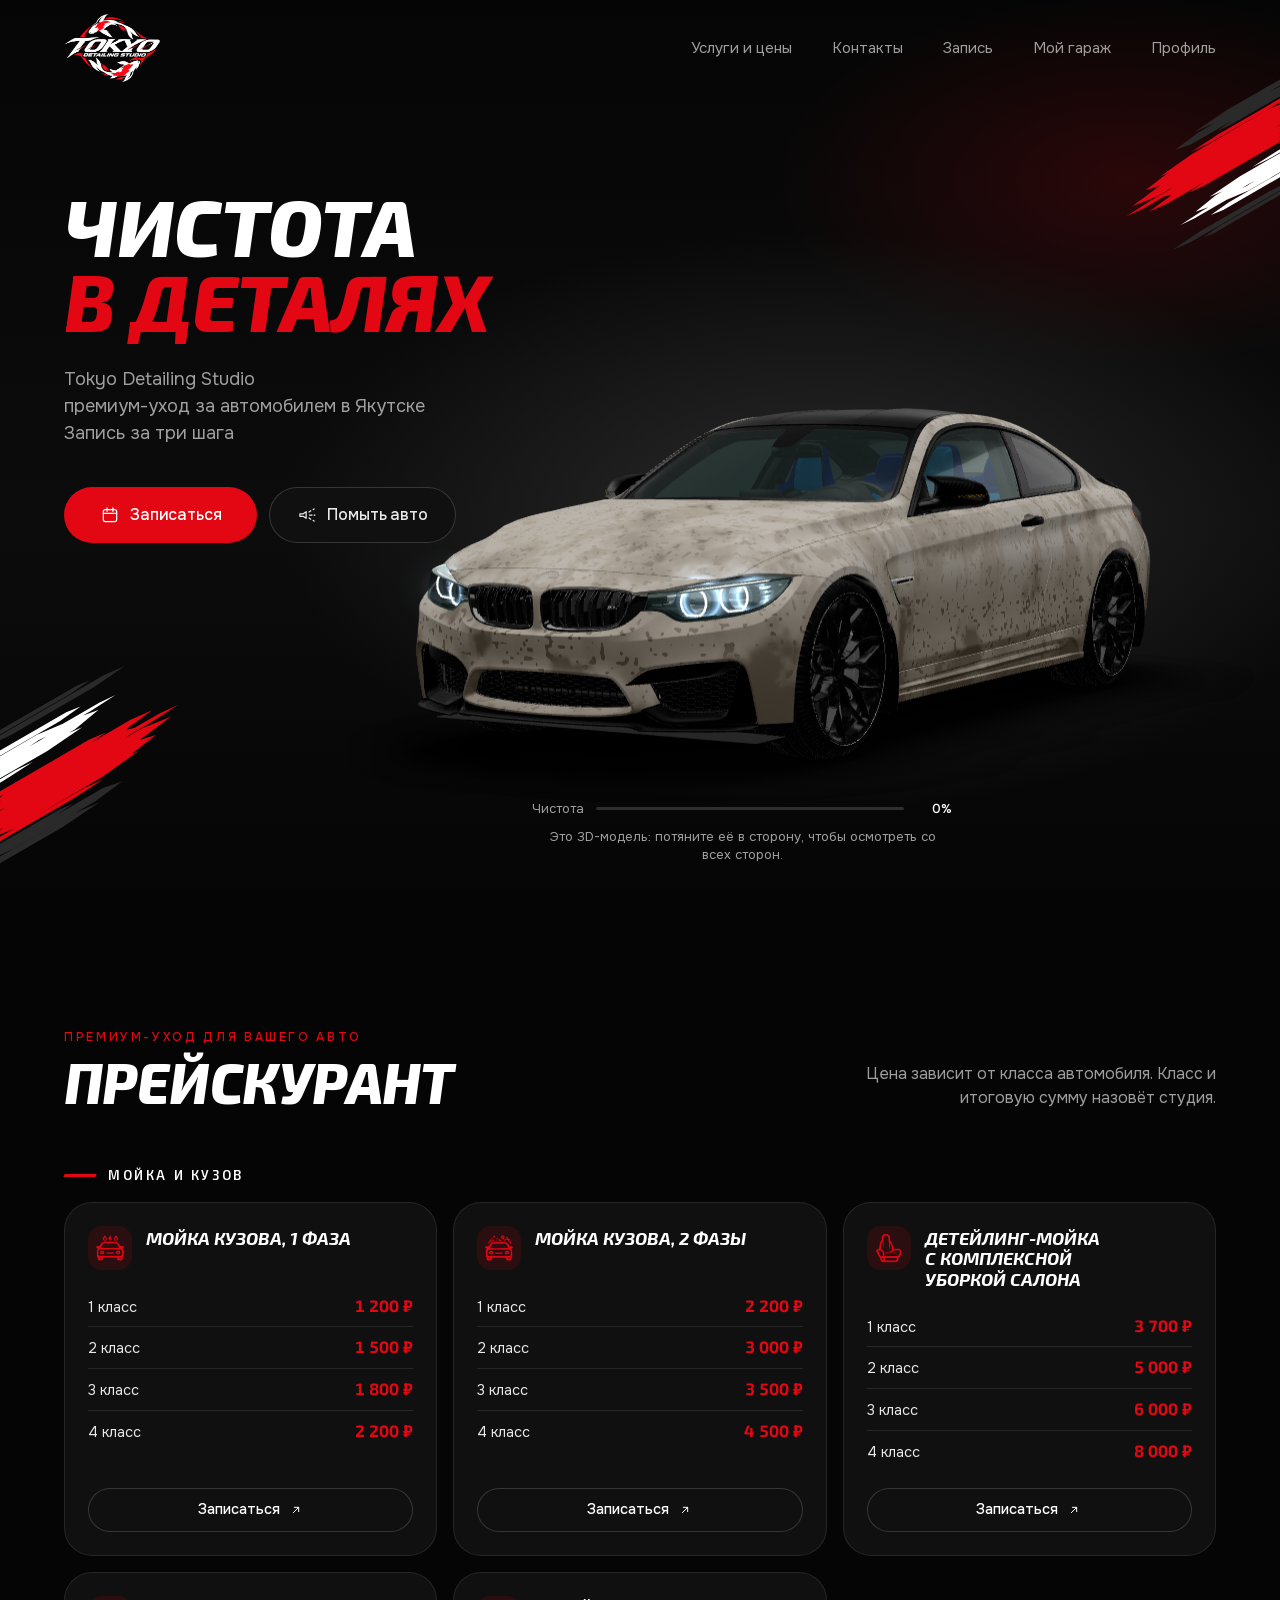
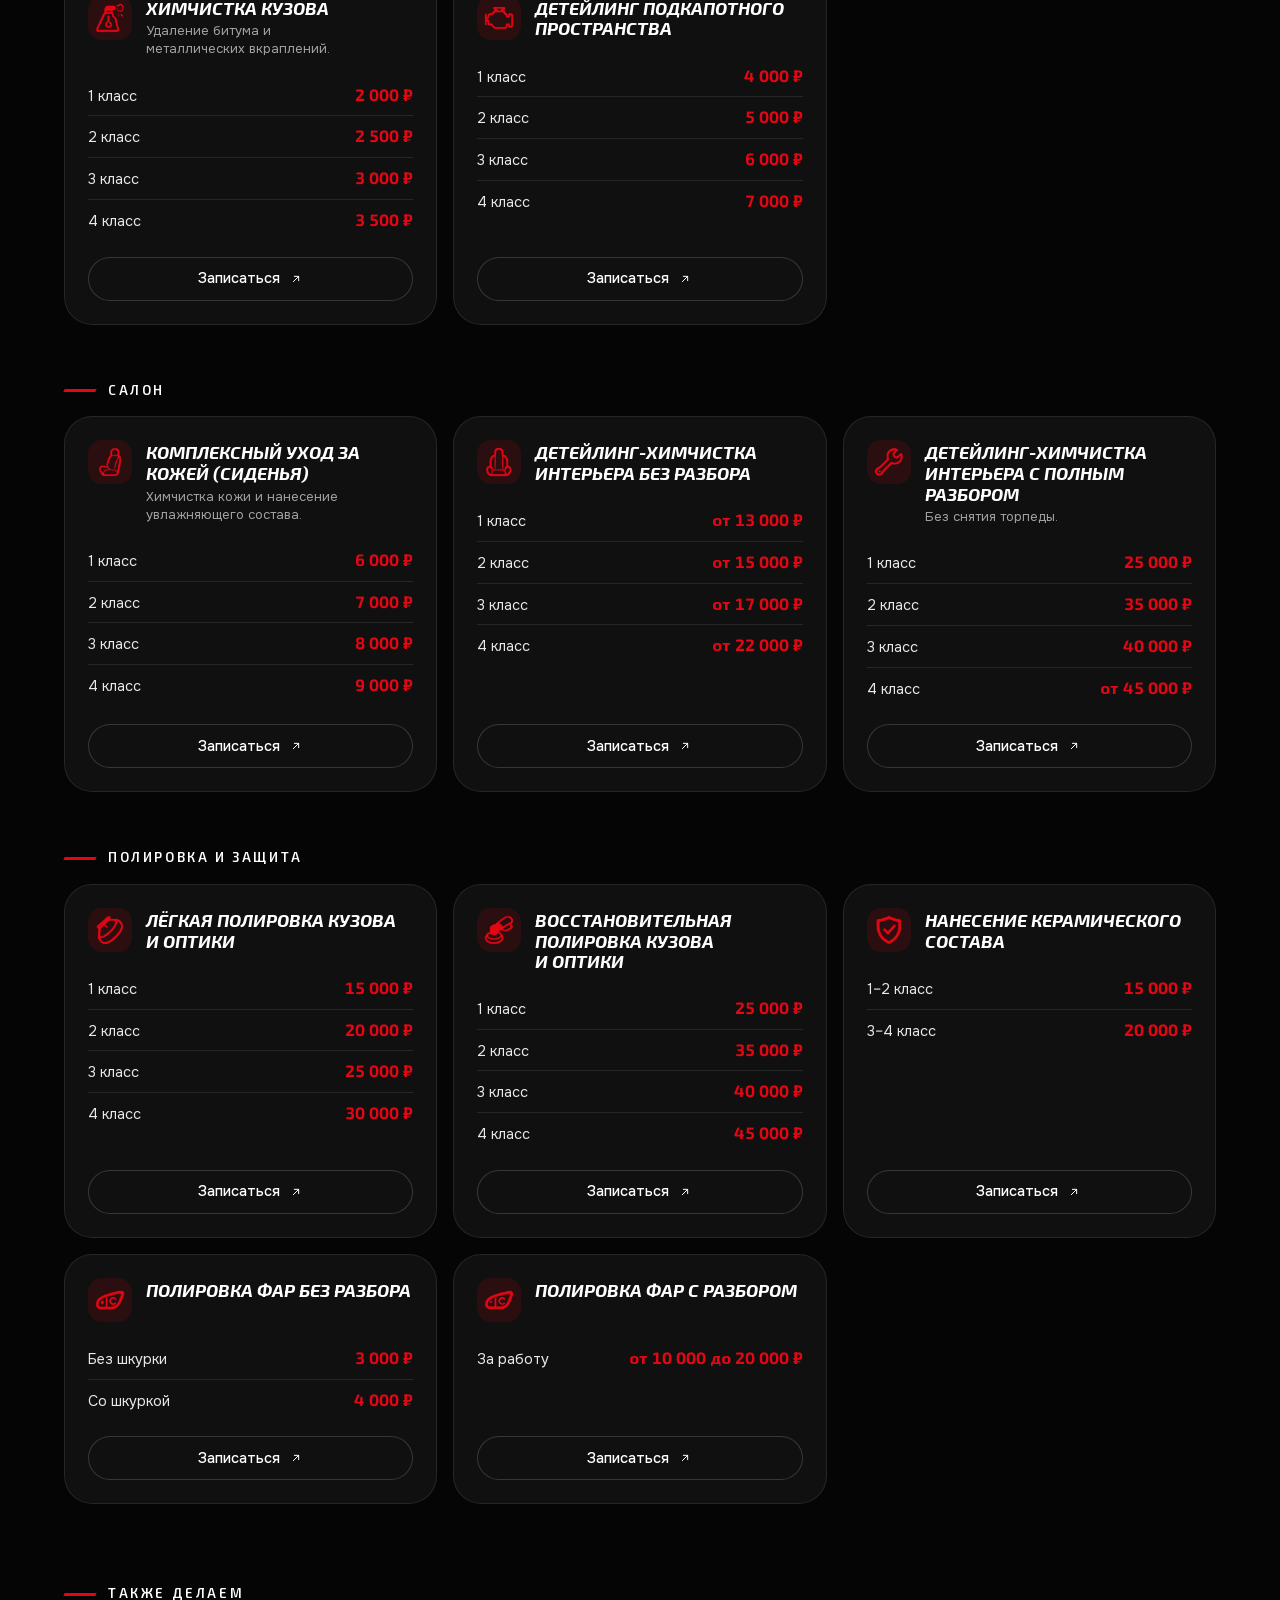
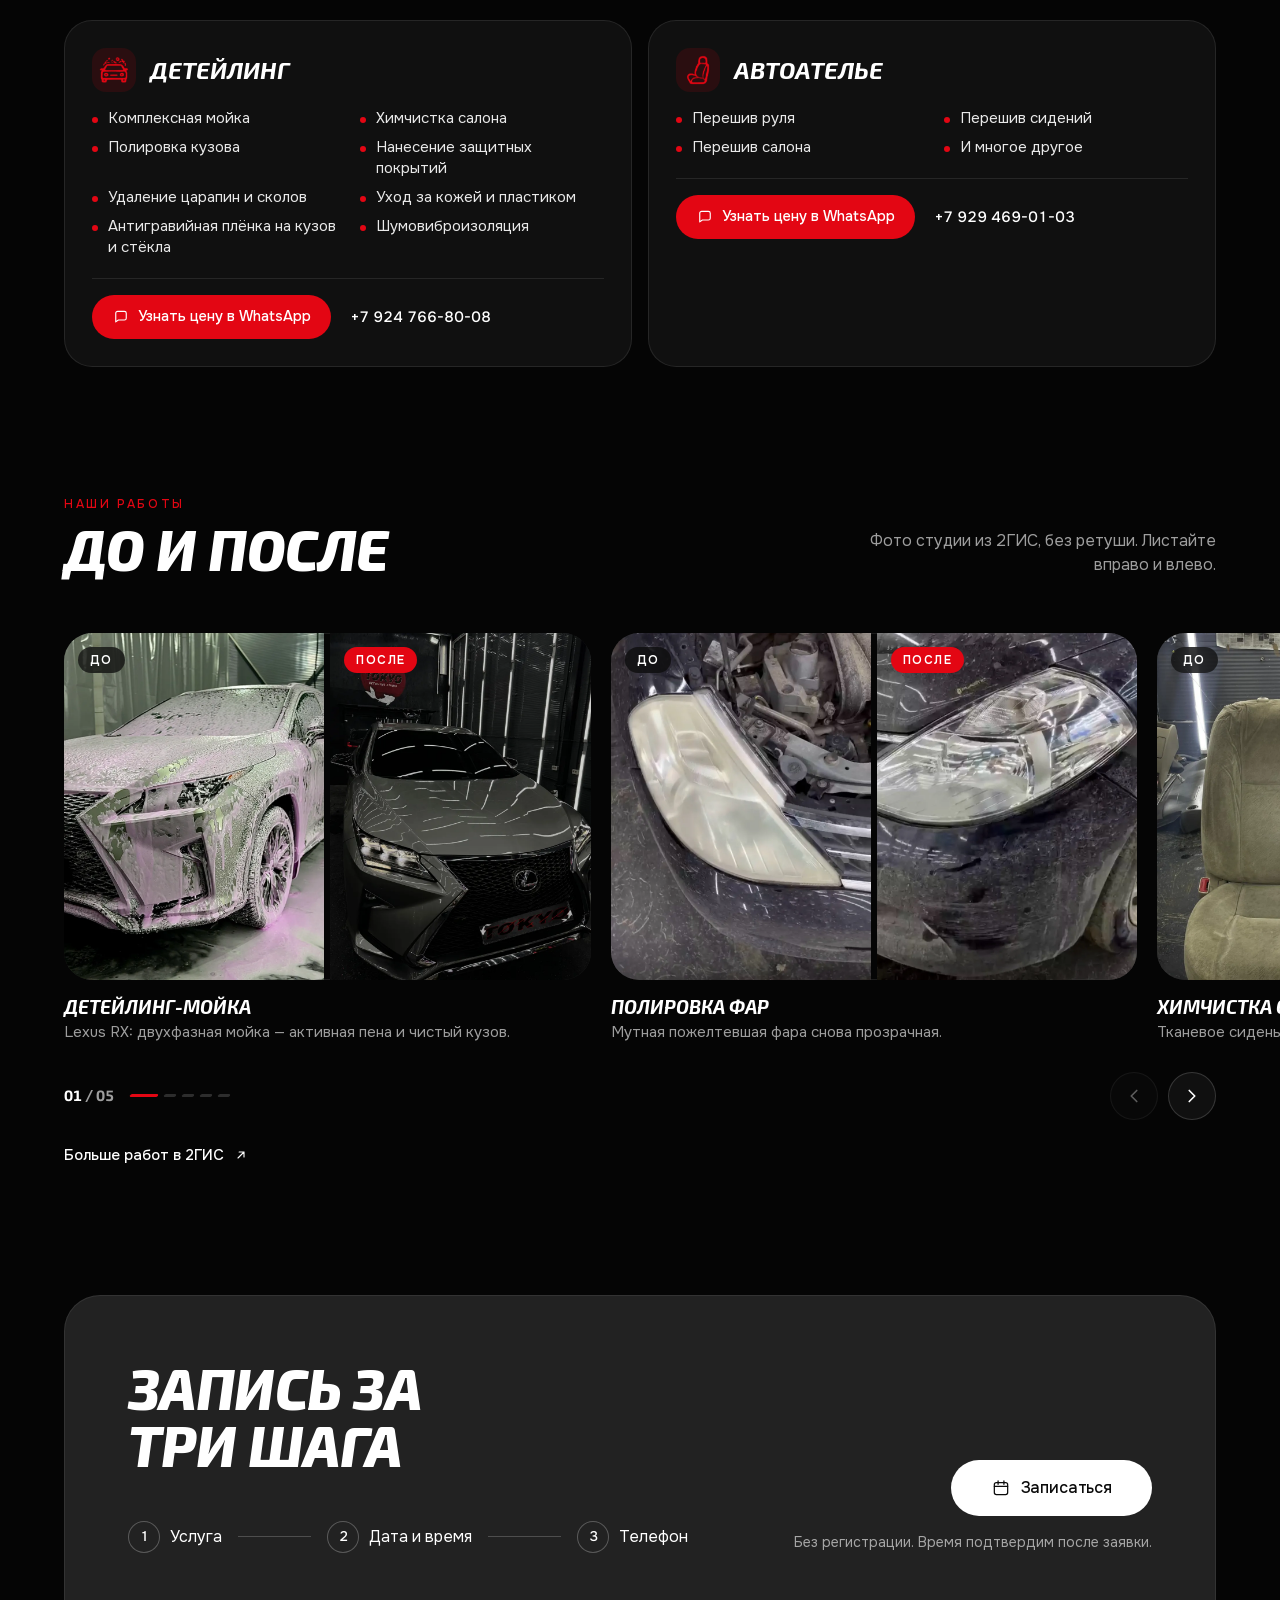
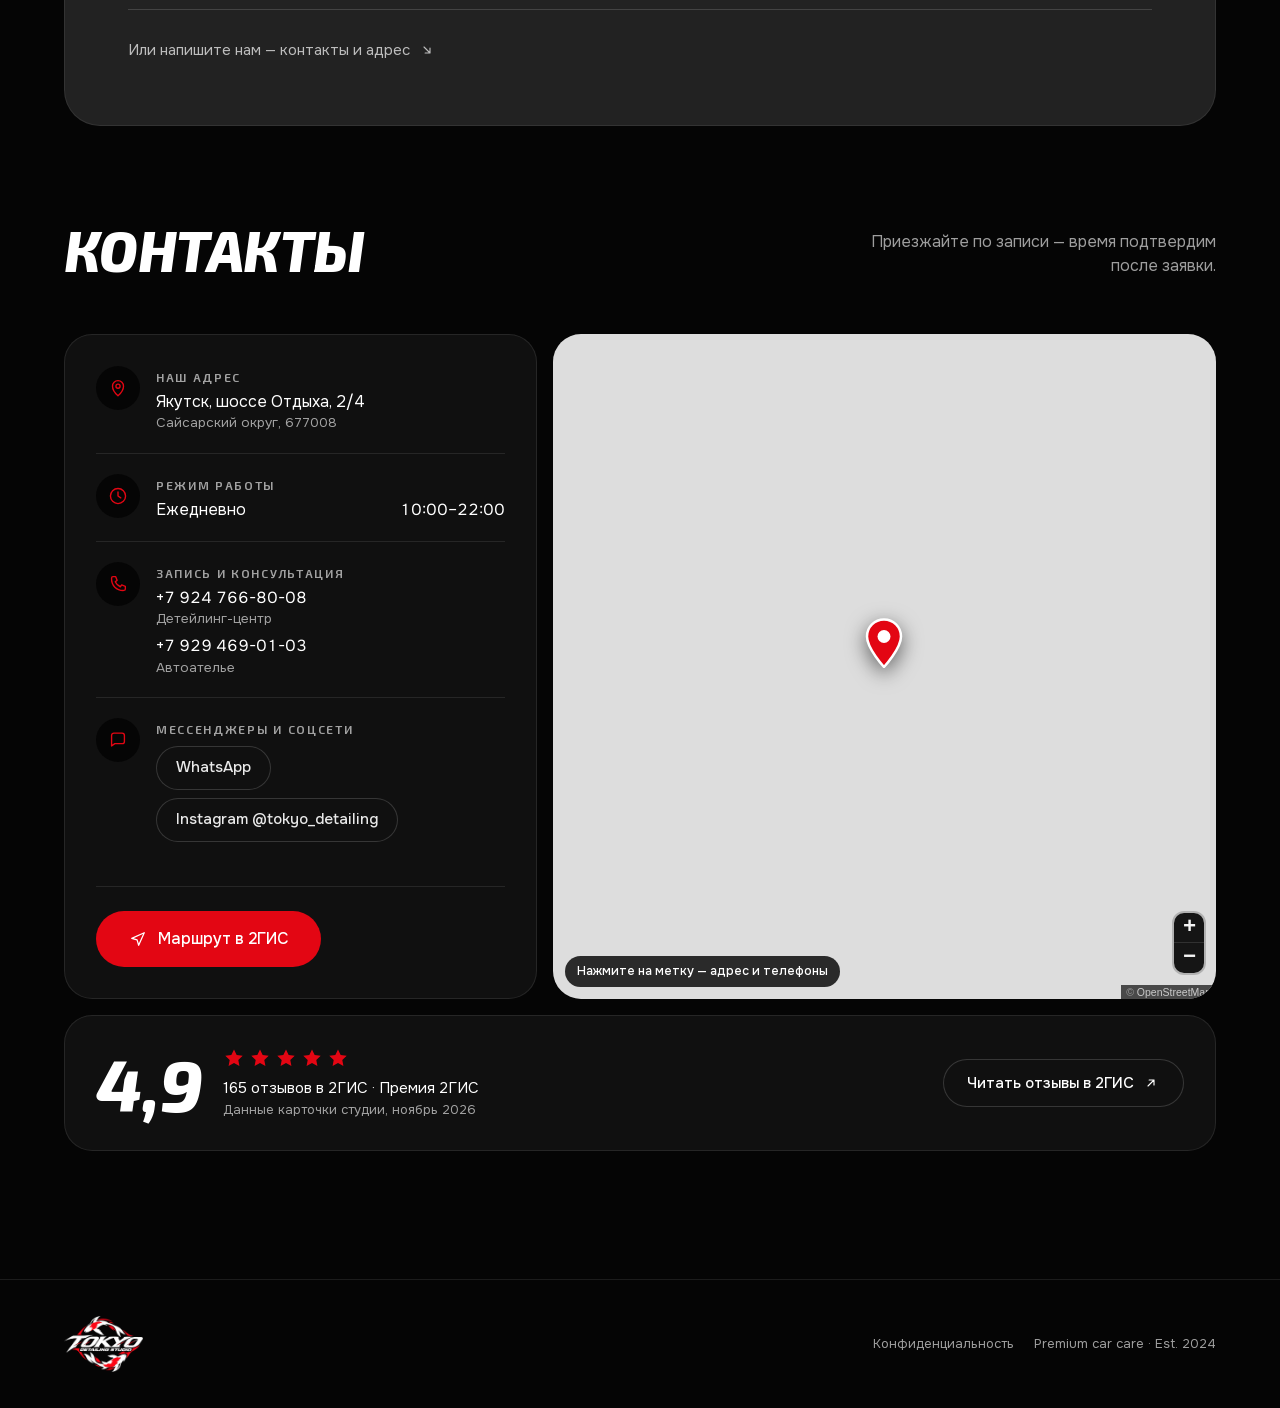
==== commit 9625d80c: "Целый мазок, колесо времени по кругу, панель только в приложении, мойка с 99%, категории, стрелка ка" ====
--- a/index.html
+++ b/index.html
@@ -1 +1 @@
-<!DOCTYPE html><html lang="ru" data-theme="dark" class="s5PKCq_variable GpgOZW_variable antialiased"><head><meta charSet="utf-8"/><meta name="viewport" content="width=device-width, initial-scale=1, viewport-fit=cover"/><link rel="preload" href="/_next/static/media/01d917b2efda642a-s.p.0y1w0k24nk0rl.woff2" as="font" crossorigin="" type="font/woff2"/><link rel="preload" href="/_next/static/media/37253046121f9ac8-s.p.342nhdmq3f7um.woff2" as="font" crossorigin="" type="font/woff2"/><link rel="preload" href="/_next/static/media/4e40ad925acbda05-s.p.0xfoyxlx1-tli.woff2" as="font" crossorigin="" type="font/woff2"/><link rel="preload" href="/_next/static/media/57b2f9927c4082f3-s.p.0hvbihchgpcz-.woff2" as="font" crossorigin="" type="font/woff2"/><link rel="preload" href="/_next/static/media/751a0d19315937ce-s.p.3-p5cznzdfi69.woff2" as="font" crossorigin="" type="font/woff2"/><link rel="preload" href="/_next/static/media/c50b0495a1ff0f08-s.p.2sla2yow9-9p_.woff2" as="font" crossorigin="" type="font/woff2"/><link rel="preload" href="/brand/tokyo-logo.png" as="image"/><link rel="preload" as="image" href="/images/car-dirty.webp"/><link rel="preload" as="image" href="/images/works/lexus-wash-before.webp"/><link rel="preload" as="image" href="/images/works/lexus-wash-after.webp"/><link rel="preload" as="image" href="/images/works/lights-dark-before.webp"/><link rel="preload" as="image" href="/images/works/lights-dark-after.webp"/><link rel="stylesheet" href="/_next/static/chunks/0vgkg_zf-co-d.css" data-precedence="next"/><link rel="stylesheet" href="/_next/static/chunks/0n8kzvw2z_6as.css" data-precedence="next"/><link rel="preload" as="script" fetchPriority="low" href="/_next/static/chunks/1pcw6gskne7pf.js"/><script src="/_next/static/chunks/2whg2n5r_t_s1.js" async=""></script><script src="/_next/static/chunks/1k6vud4yuzdun.js" async=""></script><script src="/_next/static/chunks/1wt7al7iiuzbs.js" async=""></script><script src="/_next/static/chunks/turbopack-2u1d16houkiyo.js" async=""></script><script src="/_next/static/chunks/0wac01lt6bjp4.js" async=""></script><script src="/_next/static/chunks/2fxo7t787hc55.js" async=""></script><script src="/_next/static/chunks/3pmq14a_3z5or.js" async=""></script><script src="/_next/static/chunks/0y7fb0nxkplo_.js" async=""></script><script src="/_next/static/chunks/0ccja1zy4q8fy.js" async=""></script><script src="/_next/static/chunks/0i4swigiro4rq.js" async=""></script><meta name="next-size-adjust" content=""/><meta name="theme-color" media="(prefers-color-scheme: light)" content="#050505"/><meta name="theme-color" media="(prefers-color-scheme: dark)" content="#050505"/><title>Tokyo Detailing Studio — детейлинг в Якутске</title><meta name="description" content="Мойка, химчистка, полировка, керамика. Прейскурант по классам авто и запись за три шага. Якутск, шоссе Отдыха, 2/4."/><meta name="application-name" content="Tokyo Detailing"/><link rel="manifest" href="/manifest.webmanifest"/><meta name="format-detection" content="telephone=no"/><meta name="mobile-web-app-capable" content="yes"/><meta name="apple-mobile-web-app-title" content="Tokyo"/><meta name="apple-mobile-web-app-status-bar-style" content="black-translucent"/><link rel="icon" href="/icon.png?icon.1gmn3g1608zho.png" sizes="96x96" type="image/png"/><link rel="apple-touch-icon" href="/apple-icon.png?apple-icon.33vqg0m949hzn.png" sizes="180x180" type="image/png"/><script>(function(){try{var p=null;try{p=localStorage.getItem("md-theme")}catch(e){}var d=true;var t=d?"dark":"light";document.documentElement.dataset.theme=t;var m=document.createElement("meta");m.name="theme-color";m.id="md-theme-color";m.content={"light":"#050505","dark":"#050505"}[t];document.head.prepend(m)}catch(e){}})()</script><script src="/_next/static/chunks/0cz1d0mv5g_q7.js" noModule=""></script></head><body class="min-h-svh bg-mist text-graphite"><div hidden=""><!--$--><!--/$--></div><header class="absolute inset-x-0 top-0 z-40 pt-[env(safe-area-inset-top)]"><div class="mx-auto flex h-16 max-w-[1440px] items-center justify-between px-5 lg:h-24 lg:px-16"><a aria-label="Tokyo Detailing Studio — на главную" class="relative z-50 block text-ink" href="/"><img src="/brand/tokyo-logo.png" alt="Tokyo Detailing Studio" width="720" height="510" class="block w-auto select-none h-11 lg:h-[68px]" draggable="false"/></a><div class="flex items-center gap-1 lg:gap-8"><nav aria-label="Основная навигация" class="hidden items-center gap-10 lg:flex"><a class="text-[15px] transition-colors duration-200 hover:text-ink text-muted" href="/#services">Услуги и цены</a><a class="text-[15px] transition-colors duration-200 hover:text-ink text-muted" href="/#contacts">Контакты</a><a class="text-[15px] transition-colors duration-200 hover:text-ink text-muted" href="/booking/">Запись</a><a class="text-[15px] transition-colors duration-200 hover:text-ink text-muted" href="/garage/">Мой гараж</a><a class="text-[15px] transition-colors duration-200 hover:text-ink text-muted" href="/profile/">Профиль</a></nav><button type="button" aria-label="Открыть меню" aria-expanded="false" class="relative z-50 -mr-2 flex size-11 items-center justify-center text-ink lg:hidden"><span class="relative block h-[10px] w-6"><span class="absolute left-0 top-0 h-[1.5px] w-6 rounded-full bg-current transition-transform duration-300 ease-soft "></span><span class="absolute bottom-0 left-0 h-[1.5px] w-6 rounded-full bg-current transition-transform duration-300 ease-soft "></span></span></button></div></div></header><main><section id="top" class="studio relative overflow-clip pt-[calc(env(safe-area-inset-top)+64px)] lg:h-svh lg:max-h-[1000px] lg:min-h-[760px] lg:pt-0"><div class="relative mx-auto flex h-full max-w-[1440px] flex-col px-5 lg:px-16"><div class="pointer-events-none relative z-10 pt-5 lg:pt-[clamp(150px,21vh,210px)]"><h1 class="text-[clamp(40px,11.6vw,54px)] leading-[0.98] text-ink lg:text-[clamp(64px,6.2vw,96px)] lg:leading-[0.94]" style="opacity:0.4;transform:translateY(22px)">Чистота<br/><span class="text-accent">в деталях</span></h1><p class="mt-4 max-w-[30ch] text-[16px] leading-[1.45] text-muted lg:mt-7 lg:max-w-[34ch] lg:text-[18px] lg:leading-[1.5]" style="opacity:0.4;transform:translateY(22px)">Tokyo Detailing Studio — премиум-уход за автомобилем в Якутске. Запись за три шага.</p></div><div class="relative -mx-5 mt-1 lg:pointer-events-none lg:absolute lg:inset-0 lg:mx-0 lg:mt-0"><div class="relative ml-[-6vw] w-[124vw] lg:pointer-events-auto lg:absolute lg:bottom-[clamp(40px,9vh,96px)] lg:right-[-5vw] lg:ml-0 lg:w-[min(78vw,1180px)]" style="opacity:0;transform:translateX(70px)"><img alt="Автомобиль перед мойкой" draggable="false" width="1999" height="999" decoding="async" data-nimg="1" class="car-poster h-auto w-full select-none transition-opacity duration-700 ease-soft opacity-100" style="color:transparent" src="/images/car-dirty.webp"/><div class="car-canvas absolute inset-0 transition-opacity duration-700 ease-soft opacity-0"><!--$!--><template data-dgst=""></template><!--/$--></div></div><div class="relative mt-1 px-5 lg:pointer-events-auto lg:absolute lg:bottom-[clamp(20px,4vh,48px)] lg:left-[58%] lg:mt-0 lg:w-[420px] lg:-translate-x-1/2 lg:px-0" style="opacity:0.4;transform:translateY(22px)"><div class="mx-auto w-full max-w-[340px] lg:max-w-[420px]"><div class="flex min-h-[36px] items-center justify-center gap-3"><p aria-live="polite" class="text-center text-[12.5px] leading-[1.35] text-muted lg:text-[13px]">Загружаем 3D-модель…</p></div></div></div></div><div class="relative z-10 mt-6 flex gap-2.5 pb-8 lg:mt-10 lg:w-fit lg:gap-3 lg:pb-0" style="opacity:0.4;transform:translateY(22px)"><a class="inline-flex h-14 items-center justify-center gap-2.5 rounded-full text-[16px] font-medium tracking-[-0.01em] transition-[background-color,box-shadow,transform] duration-200 ease-soft bg-accent text-on-accent hover:bg-accent-strong active:scale-[0.985] order-2 flex-1 whitespace-nowrap px-4 lg:order-1 lg:flex-none lg:px-9" href="/booking/"><svg width="20" height="20" viewBox="0 0 24 24" fill="none" stroke="currentColor" stroke-width="1.5" stroke-linecap="round" stroke-linejoin="round" aria-hidden="true"><rect x="4" y="5.5" width="16" height="14.5" rx="2.5"></rect><path d="M4 10h16M8.5 3.5v4M15.5 3.5v4"></path></svg>Записаться</a><button type="button" class="inline-flex h-14 items-center justify-center gap-2.5 rounded-full text-[16px] font-medium tracking-[-0.01em] transition-[background-color,box-shadow,transform] duration-200 ease-soft bg-white text-graphite ring-1 ring-inset ring-line-strong hover:ring-graphite active:scale-[0.985] order-1 flex-1 whitespace-nowrap px-4 disabled:opacity-50 lg:order-2 lg:flex-none lg:px-7" aria-pressed="false" disabled=""><svg width="20" height="20" viewBox="0 0 24 24" fill="none" stroke="currentColor" stroke-width="1.5" stroke-linecap="round" stroke-linejoin="round" aria-hidden="true"><path d="M3.500 10.500h4l3.500-2.500v8l-3.500-2.500h-4z"></path><path d="m14.500 8.500 2-1.500M15 12h3M14.500 15.500l2 1.500M19.500 5.500l1-.8M20.500 12h1M19.500 18.500l1 .8"></path></svg>Помыть авто</button></div></div></section><section id="services" class="scroll-mt-6 bg-mist"><div class="mx-auto max-w-[1440px] px-5 py-16 lg:px-16 lg:py-32"><div class="flex flex-col gap-3 lg:flex-row lg:items-end lg:justify-between"><div><p class="text-[12px] font-medium uppercase tracking-[0.22em] text-accent">Премиум-уход для вашего авто</p><h2 class="section-title mt-2 text-[34px] font-bold leading-none text-ink lg:text-[56px]">Прейскурант</h2></div><p class="max-w-[40ch] text-[15px] leading-[1.5] text-muted lg:text-right lg:text-[16px]">Цена зависит от класса автомобиля. Класс и итоговую сумму назовёт студия.</p></div><div class="mt-8 grid gap-2.5 lg:mt-14 lg:gap-14"><div><h3 class="lg:hidden"><button type="button" aria-expanded="true" aria-controls="fold-wash" class="flex w-full items-center gap-3 rounded-[18px] px-4 py-4 text-left ring-1 ring-inset transition-[background-color,box-shadow] duration-300 bg-accent/12 ring-accent/50"><span aria-hidden="true" class="h-[3px] w-8 shrink-0 -skew-x-[24deg] bg-accent"></span><span class="min-w-0 flex-1 text-[12.5px] font-semibold uppercase tracking-[0.14em] text-ink lg:text-[13px] lg:tracking-[0.2em]">Мойка и кузов</span><span class="shrink-0 text-[12.5px] tabular-nums text-muted">5 услуг</span><svg width="20" height="20" viewBox="0 0 24 24" fill="none" stroke="currentColor" stroke-width="1.8" stroke-linecap="round" stroke-linejoin="round" aria-hidden="true" class="shrink-0 text-ink transition-transform duration-500 ease-soft rotate-180"><path d="m6 9 6 6 6-6"></path></svg></button></h3><h3 class="hidden items-center gap-3 lg:flex text-[12.5px] font-semibold uppercase tracking-[0.14em] text-ink lg:text-[13px] lg:tracking-[0.2em]"><span aria-hidden="true" class="h-[3px] w-8 shrink-0 -skew-x-[24deg] bg-accent"></span>Мойка и кузов</h3><div id="fold-wash" class="grid transition-[grid-template-rows,opacity] duration-500 ease-soft motion-reduce:transition-none lg:grid-rows-[1fr] lg:opacity-100 grid-rows-[1fr] opacity-100"><div class="min-h-0 overflow-hidden transition-[visibility] duration-500 lg:visible lg:overflow-visible visible"><div class="pt-2.5 lg:pt-4"><ul class="grid grid-cols-2 gap-2 lg:gap-4 xl:grid-cols-3"><li class="flex min-w-0"><article class="flex w-full min-w-0 flex-col rounded-[18px] bg-white p-3.5 ring-1 ring-inset ring-line transition-shadow duration-300 hover:ring-accent/60 lg:rounded-card lg:p-6"><div class="flex flex-col gap-2.5 lg:flex-row lg:items-start lg:gap-3.5"><span class="flex size-9 shrink-0 items-center justify-center rounded-[11px] bg-accent/12 text-accent lg:size-11 lg:rounded-[14px]"><span aria-hidden="true" class="inline-block shrink-0 bg-current size-[23px] lg:size-[30px]" style="-webkit-mask-image:url(&quot;/brand/icons/wash1.png&quot;);mask-image:url(&quot;/brand/icons/wash1.png&quot;);-webkit-mask-size:contain;mask-size:contain;-webkit-mask-repeat:no-repeat;mask-repeat:no-repeat;-webkit-mask-position:center;mask-position:center"></span></span><div class="min-w-0 lg:pt-0.5"><h4 class="hyphens-auto break-words font-display text-[13px] font-bold uppercase italic leading-[1.15] text-ink lg:text-pretty lg:text-[18px]">Мойка кузова, 1 фаза</h4></div></div><dl class="mt-2.5 flex-1 lg:mt-4"><div class="flex flex-wrap items-baseline justify-between gap-x-2 border-b border-line py-1.5 last:border-b-0 lg:gap-x-4 lg:py-2"><dt class="text-[12.5px] text-graphite lg:text-[14.5px]">1 класс</dt><dd class="font-display text-[13.5px] font-bold tabular-nums text-accent lg:whitespace-nowrap lg:text-[16.5px]">1 200 ₽</dd></div><div class="flex flex-wrap items-baseline justify-between gap-x-2 border-b border-line py-1.5 last:border-b-0 lg:gap-x-4 lg:py-2"><dt class="text-[12.5px] text-graphite lg:text-[14.5px]">2 класс</dt><dd class="font-display text-[13.5px] font-bold tabular-nums text-accent lg:whitespace-nowrap lg:text-[16.5px]">1 500 ₽</dd></div><div class="flex flex-wrap items-baseline justify-between gap-x-2 border-b border-line py-1.5 last:border-b-0 lg:gap-x-4 lg:py-2"><dt class="text-[12.5px] text-graphite lg:text-[14.5px]">3 класс</dt><dd class="font-display text-[13.5px] font-bold tabular-nums text-accent lg:whitespace-nowrap lg:text-[16.5px]">1 800 ₽</dd></div><div class="flex flex-wrap items-baseline justify-between gap-x-2 border-b border-line py-1.5 last:border-b-0 lg:gap-x-4 lg:py-2"><dt class="text-[12.5px] text-graphite lg:text-[14.5px]">4 класс</dt><dd class="font-display text-[13.5px] font-bold tabular-nums text-accent lg:whitespace-nowrap lg:text-[16.5px]">2 200 ₽</dd></div></dl><a class="mt-3 inline-flex h-10 items-center justify-center gap-1.5 rounded-full text-[13.5px] font-medium text-ink ring-1 ring-inset ring-line-strong transition-colors duration-200 hover:bg-accent hover:text-on-accent hover:ring-accent lg:mt-4 lg:h-11 lg:gap-2 lg:text-[14.5px]" href="/booking/?service=wash1">Записаться<span class="sr-only">: <!-- -->Мойка кузова, 1 фаза</span><svg width="16" height="16" viewBox="0 0 24 24" fill="none" stroke="currentColor" stroke-width="1.5" stroke-linecap="round" stroke-linejoin="round" aria-hidden="true"><path d="M8 16 16 8M9.500 8H16v6.500"></path></svg></a></article></li><li class="flex min-w-0"><article class="flex w-full min-w-0 flex-col rounded-[18px] bg-white p-3.5 ring-1 ring-inset ring-line transition-shadow duration-300 hover:ring-accent/60 lg:rounded-card lg:p-6"><div class="flex flex-col gap-2.5 lg:flex-row lg:items-start lg:gap-3.5"><span class="flex size-9 shrink-0 items-center justify-center rounded-[11px] bg-accent/12 text-accent lg:size-11 lg:rounded-[14px]"><span aria-hidden="true" class="inline-block shrink-0 bg-current size-[23px] lg:size-[30px]" style="-webkit-mask-image:url(&quot;/brand/icons/wash2.png&quot;);mask-image:url(&quot;/brand/icons/wash2.png&quot;);-webkit-mask-size:contain;mask-size:contain;-webkit-mask-repeat:no-repeat;mask-repeat:no-repeat;-webkit-mask-position:center;mask-position:center"></span></span><div class="min-w-0 lg:pt-0.5"><h4 class="hyphens-auto break-words font-display text-[13px] font-bold uppercase italic leading-[1.15] text-ink lg:text-pretty lg:text-[18px]">Мойка кузова, 2 фазы</h4></div></div><dl class="mt-2.5 flex-1 lg:mt-4"><div class="flex flex-wrap items-baseline justify-between gap-x-2 border-b border-line py-1.5 last:border-b-0 lg:gap-x-4 lg:py-2"><dt class="text-[12.5px] text-graphite lg:text-[14.5px]">1 класс</dt><dd class="font-display text-[13.5px] font-bold tabular-nums text-accent lg:whitespace-nowrap lg:text-[16.5px]">2 200 ₽</dd></div><div class="flex flex-wrap items-baseline justify-between gap-x-2 border-b border-line py-1.5 last:border-b-0 lg:gap-x-4 lg:py-2"><dt class="text-[12.5px] text-graphite lg:text-[14.5px]">2 класс</dt><dd class="font-display text-[13.5px] font-bold tabular-nums text-accent lg:whitespace-nowrap lg:text-[16.5px]">3 000 ₽</dd></div><div class="flex flex-wrap items-baseline justify-between gap-x-2 border-b border-line py-1.5 last:border-b-0 lg:gap-x-4 lg:py-2"><dt class="text-[12.5px] text-graphite lg:text-[14.5px]">3 класс</dt><dd class="font-display text-[13.5px] font-bold tabular-nums text-accent lg:whitespace-nowrap lg:text-[16.5px]">3 500 ₽</dd></div><div class="flex flex-wrap items-baseline justify-between gap-x-2 border-b border-line py-1.5 last:border-b-0 lg:gap-x-4 lg:py-2"><dt class="text-[12.5px] text-graphite lg:text-[14.5px]">4 класс</dt><dd class="font-display text-[13.5px] font-bold tabular-nums text-accent lg:whitespace-nowrap lg:text-[16.5px]">4 500 ₽</dd></div></dl><a class="mt-3 inline-flex h-10 items-center justify-center gap-1.5 rounded-full text-[13.5px] font-medium text-ink ring-1 ring-inset ring-line-strong transition-colors duration-200 hover:bg-accent hover:text-on-accent hover:ring-accent lg:mt-4 lg:h-11 lg:gap-2 lg:text-[14.5px]" href="/booking/?service=wash2">Записаться<span class="sr-only">: <!-- -->Мойка кузова, 2 фазы</span><svg width="16" height="16" viewBox="0 0 24 24" fill="none" stroke="currentColor" stroke-width="1.5" stroke-linecap="round" stroke-linejoin="round" aria-hidden="true"><path d="M8 16 16 8M9.500 8H16v6.500"></path></svg></a></article></li><li class="flex min-w-0"><article class="flex w-full min-w-0 flex-col rounded-[18px] bg-white p-3.5 ring-1 ring-inset ring-line transition-shadow duration-300 hover:ring-accent/60 lg:rounded-card lg:p-6"><div class="flex flex-col gap-2.5 lg:flex-row lg:items-start lg:gap-3.5"><span class="flex size-9 shrink-0 items-center justify-center rounded-[11px] bg-accent/12 text-accent lg:size-11 lg:rounded-[14px]"><span aria-hidden="true" class="inline-block shrink-0 bg-current size-[23px] lg:size-[30px]" style="-webkit-mask-image:url(&quot;/brand/icons/wash-salon.png&quot;);mask-image:url(&quot;/brand/icons/wash-salon.png&quot;);-webkit-mask-size:contain;mask-size:contain;-webkit-mask-repeat:no-repeat;mask-repeat:no-repeat;-webkit-mask-position:center;mask-position:center"></span></span><div class="min-w-0 lg:pt-0.5"><h4 class="hyphens-auto break-words font-display text-[13px] font-bold uppercase italic leading-[1.15] text-ink lg:text-pretty lg:text-[18px]">Детейлинг-мойка с комплексной уборкой салона</h4></div></div><dl class="mt-2.5 flex-1 lg:mt-4"><div class="flex flex-wrap items-baseline justify-between gap-x-2 border-b border-line py-1.5 last:border-b-0 lg:gap-x-4 lg:py-2"><dt class="text-[12.5px] text-graphite lg:text-[14.5px]">1 класс</dt><dd class="font-display text-[13.5px] font-bold tabular-nums text-accent lg:whitespace-nowrap lg:text-[16.5px]">3 700 ₽</dd></div><div class="flex flex-wrap items-baseline justify-between gap-x-2 border-b border-line py-1.5 last:border-b-0 lg:gap-x-4 lg:py-2"><dt class="text-[12.5px] text-graphite lg:text-[14.5px]">2 класс</dt><dd class="font-display text-[13.5px] font-bold tabular-nums text-accent lg:whitespace-nowrap lg:text-[16.5px]">5 000 ₽</dd></div><div class="flex flex-wrap items-baseline justify-between gap-x-2 border-b border-line py-1.5 last:border-b-0 lg:gap-x-4 lg:py-2"><dt class="text-[12.5px] text-graphite lg:text-[14.5px]">3 класс</dt><dd class="font-display text-[13.5px] font-bold tabular-nums text-accent lg:whitespace-nowrap lg:text-[16.5px]">6 000 ₽</dd></div><div class="flex flex-wrap items-baseline justify-between gap-x-2 border-b border-line py-1.5 last:border-b-0 lg:gap-x-4 lg:py-2"><dt class="text-[12.5px] text-graphite lg:text-[14.5px]">4 класс</dt><dd class="font-display text-[13.5px] font-bold tabular-nums text-accent lg:whitespace-nowrap lg:text-[16.5px]">8 000 ₽</dd></div></dl><a class="mt-3 inline-flex h-10 items-center justify-center gap-1.5 rounded-full text-[13.5px] font-medium text-ink ring-1 ring-inset ring-line-strong transition-colors duration-200 hover:bg-accent hover:text-on-accent hover:ring-accent lg:mt-4 lg:h-11 lg:gap-2 lg:text-[14.5px]" href="/booking/?service=wash-salon">Записаться<span class="sr-only">: <!-- -->Детейлинг-мойка с комплексной уборкой салона</span><svg width="16" height="16" viewBox="0 0 24 24" fill="none" stroke="currentColor" stroke-width="1.5" stroke-linecap="round" stroke-linejoin="round" aria-hidden="true"><path d="M8 16 16 8M9.500 8H16v6.500"></path></svg></a></article></li><li class="flex min-w-0"><article class="flex w-full min-w-0 flex-col rounded-[18px] bg-white p-3.5 ring-1 ring-inset ring-line transition-shadow duration-300 hover:ring-accent/60 lg:rounded-card lg:p-6"><div class="flex flex-col gap-2.5 lg:flex-row lg:items-start lg:gap-3.5"><span class="flex size-9 shrink-0 items-center justify-center rounded-[11px] bg-accent/12 text-accent lg:size-11 lg:rounded-[14px]"><span aria-hidden="true" class="inline-block shrink-0 bg-current size-[23px] lg:size-[30px]" style="-webkit-mask-image:url(&quot;/brand/icons/body-chem.png&quot;);mask-image:url(&quot;/brand/icons/body-chem.png&quot;);-webkit-mask-size:contain;mask-size:contain;-webkit-mask-repeat:no-repeat;mask-repeat:no-repeat;-webkit-mask-position:center;mask-position:center"></span></span><div class="min-w-0 lg:pt-0.5"><h4 class="hyphens-auto break-words font-display text-[13px] font-bold uppercase italic leading-[1.15] text-ink lg:text-pretty lg:text-[18px]">Химчистка кузова</h4><p class="mt-1 text-[11.5px] leading-[1.35] text-muted lg:text-[13px] lg:leading-[1.4]">Удаление битума и металлических вкраплений.</p></div></div><dl class="mt-2.5 flex-1 lg:mt-4"><div class="flex flex-wrap items-baseline justify-between gap-x-2 border-b border-line py-1.5 last:border-b-0 lg:gap-x-4 lg:py-2"><dt class="text-[12.5px] text-graphite lg:text-[14.5px]">1 класс</dt><dd class="font-display text-[13.5px] font-bold tabular-nums text-accent lg:whitespace-nowrap lg:text-[16.5px]">2 000 ₽</dd></div><div class="flex flex-wrap items-baseline justify-between gap-x-2 border-b border-line py-1.5 last:border-b-0 lg:gap-x-4 lg:py-2"><dt class="text-[12.5px] text-graphite lg:text-[14.5px]">2 класс</dt><dd class="font-display text-[13.5px] font-bold tabular-nums text-accent lg:whitespace-nowrap lg:text-[16.5px]">2 500 ₽</dd></div><div class="flex flex-wrap items-baseline justify-between gap-x-2 border-b border-line py-1.5 last:border-b-0 lg:gap-x-4 lg:py-2"><dt class="text-[12.5px] text-graphite lg:text-[14.5px]">3 класс</dt><dd class="font-display text-[13.5px] font-bold tabular-nums text-accent lg:whitespace-nowrap lg:text-[16.5px]">3 000 ₽</dd></div><div class="flex flex-wrap items-baseline justify-between gap-x-2 border-b border-line py-1.5 last:border-b-0 lg:gap-x-4 lg:py-2"><dt class="text-[12.5px] text-graphite lg:text-[14.5px]">4 класс</dt><dd class="font-display text-[13.5px] font-bold tabular-nums text-accent lg:whitespace-nowrap lg:text-[16.5px]">3 500 ₽</dd></div></dl><a class="mt-3 inline-flex h-10 items-center justify-center gap-1.5 rounded-full text-[13.5px] font-medium text-ink ring-1 ring-inset ring-line-strong transition-colors duration-200 hover:bg-accent hover:text-on-accent hover:ring-accent lg:mt-4 lg:h-11 lg:gap-2 lg:text-[14.5px]" href="/booking/?service=body-chem">Записаться<span class="sr-only">: <!-- -->Химчистка кузова</span><svg width="16" height="16" viewBox="0 0 24 24" fill="none" stroke="currentColor" stroke-width="1.5" stroke-linecap="round" stroke-linejoin="round" aria-hidden="true"><path d="M8 16 16 8M9.500 8H16v6.500"></path></svg></a></article></li><li class="flex min-w-0"><article class="flex w-full min-w-0 flex-col rounded-[18px] bg-white p-3.5 ring-1 ring-inset ring-line transition-shadow duration-300 hover:ring-accent/60 lg:rounded-card lg:p-6"><div class="flex flex-col gap-2.5 lg:flex-row lg:items-start lg:gap-3.5"><span class="flex size-9 shrink-0 items-center justify-center rounded-[11px] bg-accent/12 text-accent lg:size-11 lg:rounded-[14px]"><span aria-hidden="true" class="inline-block shrink-0 bg-current size-[23px] lg:size-[30px]" style="-webkit-mask-image:url(&quot;/brand/icons/engine.png&quot;);mask-image:url(&quot;/brand/icons/engine.png&quot;);-webkit-mask-size:contain;mask-size:contain;-webkit-mask-repeat:no-repeat;mask-repeat:no-repeat;-webkit-mask-position:center;mask-position:center"></span></span><div class="min-w-0 lg:pt-0.5"><h4 class="hyphens-auto break-words font-display text-[13px] font-bold uppercase italic leading-[1.15] text-ink lg:text-pretty lg:text-[18px]">Детейлинг подкапотного пространства</h4></div></div><dl class="mt-2.5 flex-1 lg:mt-4"><div class="flex flex-wrap items-baseline justify-between gap-x-2 border-b border-line py-1.5 last:border-b-0 lg:gap-x-4 lg:py-2"><dt class="text-[12.5px] text-graphite lg:text-[14.5px]">1 класс</dt><dd class="font-display text-[13.5px] font-bold tabular-nums text-accent lg:whitespace-nowrap lg:text-[16.5px]">4 000 ₽</dd></div><div class="flex flex-wrap items-baseline justify-between gap-x-2 border-b border-line py-1.5 last:border-b-0 lg:gap-x-4 lg:py-2"><dt class="text-[12.5px] text-graphite lg:text-[14.5px]">2 класс</dt><dd class="font-display text-[13.5px] font-bold tabular-nums text-accent lg:whitespace-nowrap lg:text-[16.5px]">5 000 ₽</dd></div><div class="flex flex-wrap items-baseline justify-between gap-x-2 border-b border-line py-1.5 last:border-b-0 lg:gap-x-4 lg:py-2"><dt class="text-[12.5px] text-graphite lg:text-[14.5px]">3 класс</dt><dd class="font-display text-[13.5px] font-bold tabular-nums text-accent lg:whitespace-nowrap lg:text-[16.5px]">6 000 ₽</dd></div><div class="flex flex-wrap items-baseline justify-between gap-x-2 border-b border-line py-1.5 last:border-b-0 lg:gap-x-4 lg:py-2"><dt class="text-[12.5px] text-graphite lg:text-[14.5px]">4 класс</dt><dd class="font-display text-[13.5px] font-bold tabular-nums text-accent lg:whitespace-nowrap lg:text-[16.5px]">7 000 ₽</dd></div></dl><a class="mt-3 inline-flex h-10 items-center justify-center gap-1.5 rounded-full text-[13.5px] font-medium text-ink ring-1 ring-inset ring-line-strong transition-colors duration-200 hover:bg-accent hover:text-on-accent hover:ring-accent lg:mt-4 lg:h-11 lg:gap-2 lg:text-[14.5px]" href="/booking/?service=engine">Записаться<span class="sr-only">: <!-- -->Детейлинг подкапотного пространства</span><svg width="16" height="16" viewBox="0 0 24 24" fill="none" stroke="currentColor" stroke-width="1.5" stroke-linecap="round" stroke-linejoin="round" aria-hidden="true"><path d="M8 16 16 8M9.500 8H16v6.500"></path></svg></a></article></li></ul></div></div></div></div><div><h3 class="lg:hidden"><button type="button" aria-expanded="false" aria-controls="fold-interior" class="flex w-full items-center gap-3 rounded-[18px] px-4 py-4 text-left ring-1 ring-inset transition-[background-color,box-shadow] duration-300 bg-white ring-line"><span aria-hidden="true" class="h-[3px] w-8 shrink-0 -skew-x-[24deg] bg-accent"></span><span class="min-w-0 flex-1 text-[12.5px] font-semibold uppercase tracking-[0.14em] text-ink lg:text-[13px] lg:tracking-[0.2em]">Салон</span><span class="shrink-0 text-[12.5px] tabular-nums text-muted">3 услуги</span><svg width="20" height="20" viewBox="0 0 24 24" fill="none" stroke="currentColor" stroke-width="1.8" stroke-linecap="round" stroke-linejoin="round" aria-hidden="true" class="shrink-0 text-ink transition-transform duration-500 ease-soft "><path d="m6 9 6 6 6-6"></path></svg></button></h3><h3 class="hidden items-center gap-3 lg:flex text-[12.5px] font-semibold uppercase tracking-[0.14em] text-ink lg:text-[13px] lg:tracking-[0.2em]"><span aria-hidden="true" class="h-[3px] w-8 shrink-0 -skew-x-[24deg] bg-accent"></span>Салон</h3><div id="fold-interior" class="grid transition-[grid-template-rows,opacity] duration-500 ease-soft motion-reduce:transition-none lg:grid-rows-[1fr] lg:opacity-100 grid-rows-[0fr] opacity-0"><div class="min-h-0 overflow-hidden transition-[visibility] duration-500 lg:visible lg:overflow-visible invisible"><div class="pt-2.5 lg:pt-4"><ul class="grid grid-cols-2 gap-2 lg:gap-4 xl:grid-cols-3"><li class="flex min-w-0"><article class="flex w-full min-w-0 flex-col rounded-[18px] bg-white p-3.5 ring-1 ring-inset ring-line transition-shadow duration-300 hover:ring-accent/60 lg:rounded-card lg:p-6"><div class="flex flex-col gap-2.5 lg:flex-row lg:items-start lg:gap-3.5"><span class="flex size-9 shrink-0 items-center justify-center rounded-[11px] bg-accent/12 text-accent lg:size-11 lg:rounded-[14px]"><span aria-hidden="true" class="inline-block shrink-0 bg-current size-[23px] lg:size-[30px]" style="-webkit-mask-image:url(&quot;/brand/icons/leather.png&quot;);mask-image:url(&quot;/brand/icons/leather.png&quot;);-webkit-mask-size:contain;mask-size:contain;-webkit-mask-repeat:no-repeat;mask-repeat:no-repeat;-webkit-mask-position:center;mask-position:center"></span></span><div class="min-w-0 lg:pt-0.5"><h4 class="hyphens-auto break-words font-display text-[13px] font-bold uppercase italic leading-[1.15] text-ink lg:text-pretty lg:text-[18px]">Комплексный уход за кожей (сиденья)</h4><p class="mt-1 text-[11.5px] leading-[1.35] text-muted lg:text-[13px] lg:leading-[1.4]">Химчистка кожи и нанесение увлажняющего состава.</p></div></div><dl class="mt-2.5 flex-1 lg:mt-4"><div class="flex flex-wrap items-baseline justify-between gap-x-2 border-b border-line py-1.5 last:border-b-0 lg:gap-x-4 lg:py-2"><dt class="text-[12.5px] text-graphite lg:text-[14.5px]">1 класс</dt><dd class="font-display text-[13.5px] font-bold tabular-nums text-accent lg:whitespace-nowrap lg:text-[16.5px]">6 000 ₽</dd></div><div class="flex flex-wrap items-baseline justify-between gap-x-2 border-b border-line py-1.5 last:border-b-0 lg:gap-x-4 lg:py-2"><dt class="text-[12.5px] text-graphite lg:text-[14.5px]">2 класс</dt><dd class="font-display text-[13.5px] font-bold tabular-nums text-accent lg:whitespace-nowrap lg:text-[16.5px]">7 000 ₽</dd></div><div class="flex flex-wrap items-baseline justify-between gap-x-2 border-b border-line py-1.5 last:border-b-0 lg:gap-x-4 lg:py-2"><dt class="text-[12.5px] text-graphite lg:text-[14.5px]">3 класс</dt><dd class="font-display text-[13.5px] font-bold tabular-nums text-accent lg:whitespace-nowrap lg:text-[16.5px]">8 000 ₽</dd></div><div class="flex flex-wrap items-baseline justify-between gap-x-2 border-b border-line py-1.5 last:border-b-0 lg:gap-x-4 lg:py-2"><dt class="text-[12.5px] text-graphite lg:text-[14.5px]">4 класс</dt><dd class="font-display text-[13.5px] font-bold tabular-nums text-accent lg:whitespace-nowrap lg:text-[16.5px]">9 000 ₽</dd></div></dl><a class="mt-3 inline-flex h-10 items-center justify-center gap-1.5 rounded-full text-[13.5px] font-medium text-ink ring-1 ring-inset ring-line-strong transition-colors duration-200 hover:bg-accent hover:text-on-accent hover:ring-accent lg:mt-4 lg:h-11 lg:gap-2 lg:text-[14.5px]" href="/booking/?service=leather">Записаться<span class="sr-only">: <!-- -->Комплексный уход за кожей (сиденья)</span><svg width="16" height="16" viewBox="0 0 24 24" fill="none" stroke="currentColor" stroke-width="1.5" stroke-linecap="round" stroke-linejoin="round" aria-hidden="true"><path d="M8 16 16 8M9.500 8H16v6.500"></path></svg></a></article></li><li class="flex min-w-0"><article class="flex w-full min-w-0 flex-col rounded-[18px] bg-white p-3.5 ring-1 ring-inset ring-line transition-shadow duration-300 hover:ring-accent/60 lg:rounded-card lg:p-6"><div class="flex flex-col gap-2.5 lg:flex-row lg:items-start lg:gap-3.5"><span class="flex size-9 shrink-0 items-center justify-center rounded-[11px] bg-accent/12 text-accent lg:size-11 lg:rounded-[14px]"><span aria-hidden="true" class="inline-block shrink-0 bg-current size-[23px] lg:size-[30px]" style="-webkit-mask-image:url(&quot;/brand/icons/interior.png&quot;);mask-image:url(&quot;/brand/icons/interior.png&quot;);-webkit-mask-size:contain;mask-size:contain;-webkit-mask-repeat:no-repeat;mask-repeat:no-repeat;-webkit-mask-position:center;mask-position:center"></span></span><div class="min-w-0 lg:pt-0.5"><h4 class="hyphens-auto break-words font-display text-[13px] font-bold uppercase italic leading-[1.15] text-ink lg:text-pretty lg:text-[18px]">Детейлинг-химчистка интерьера без разбора</h4></div></div><dl class="mt-2.5 flex-1 lg:mt-4"><div class="flex flex-wrap items-baseline justify-between gap-x-2 border-b border-line py-1.5 last:border-b-0 lg:gap-x-4 lg:py-2"><dt class="text-[12.5px] text-graphite lg:text-[14.5px]">1 класс</dt><dd class="font-display text-[13.5px] font-bold tabular-nums text-accent lg:whitespace-nowrap lg:text-[16.5px]">от 13 000 ₽</dd></div><div class="flex flex-wrap items-baseline justify-between gap-x-2 border-b border-line py-1.5 last:border-b-0 lg:gap-x-4 lg:py-2"><dt class="text-[12.5px] text-graphite lg:text-[14.5px]">2 класс</dt><dd class="font-display text-[13.5px] font-bold tabular-nums text-accent lg:whitespace-nowrap lg:text-[16.5px]">от 15 000 ₽</dd></div><div class="flex flex-wrap items-baseline justify-between gap-x-2 border-b border-line py-1.5 last:border-b-0 lg:gap-x-4 lg:py-2"><dt class="text-[12.5px] text-graphite lg:text-[14.5px]">3 класс</dt><dd class="font-display text-[13.5px] font-bold tabular-nums text-accent lg:whitespace-nowrap lg:text-[16.5px]">от 17 000 ₽</dd></div><div class="flex flex-wrap items-baseline justify-between gap-x-2 border-b border-line py-1.5 last:border-b-0 lg:gap-x-4 lg:py-2"><dt class="text-[12.5px] text-graphite lg:text-[14.5px]">4 класс</dt><dd class="font-display text-[13.5px] font-bold tabular-nums text-accent lg:whitespace-nowrap lg:text-[16.5px]">от 22 000 ₽</dd></div></dl><a class="mt-3 inline-flex h-10 items-center justify-center gap-1.5 rounded-full text-[13.5px] font-medium text-ink ring-1 ring-inset ring-line-strong transition-colors duration-200 hover:bg-accent hover:text-on-accent hover:ring-accent lg:mt-4 lg:h-11 lg:gap-2 lg:text-[14.5px]" href="/booking/?service=interior">Записаться<span class="sr-only">: <!-- -->Детейлинг-химчистка интерьера без разбора</span><svg width="16" height="16" viewBox="0 0 24 24" fill="none" stroke="currentColor" stroke-width="1.5" stroke-linecap="round" stroke-linejoin="round" aria-hidden="true"><path d="M8 16 16 8M9.500 8H16v6.500"></path></svg></a></article></li><li class="flex min-w-0"><article class="flex w-full min-w-0 flex-col rounded-[18px] bg-white p-3.5 ring-1 ring-inset ring-line transition-shadow duration-300 hover:ring-accent/60 lg:rounded-card lg:p-6"><div class="flex flex-col gap-2.5 lg:flex-row lg:items-start lg:gap-3.5"><span class="flex size-9 shrink-0 items-center justify-center rounded-[11px] bg-accent/12 text-accent lg:size-11 lg:rounded-[14px]"><span aria-hidden="true" class="inline-block shrink-0 bg-current size-[23px] lg:size-[30px]" style="-webkit-mask-image:url(&quot;/brand/icons/interior-full.png&quot;);mask-image:url(&quot;/brand/icons/interior-full.png&quot;);-webkit-mask-size:contain;mask-size:contain;-webkit-mask-repeat:no-repeat;mask-repeat:no-repeat;-webkit-mask-position:center;mask-position:center"></span></span><div class="min-w-0 lg:pt-0.5"><h4 class="hyphens-auto break-words font-display text-[13px] font-bold uppercase italic leading-[1.15] text-ink lg:text-pretty lg:text-[18px]">Детейлинг-химчистка интерьера с полным разбором</h4><p class="mt-1 text-[11.5px] leading-[1.35] text-muted lg:text-[13px] lg:leading-[1.4]">Без снятия торпеды.</p></div></div><dl class="mt-2.5 flex-1 lg:mt-4"><div class="flex flex-wrap items-baseline justify-between gap-x-2 border-b border-line py-1.5 last:border-b-0 lg:gap-x-4 lg:py-2"><dt class="text-[12.5px] text-graphite lg:text-[14.5px]">1 класс</dt><dd class="font-display text-[13.5px] font-bold tabular-nums text-accent lg:whitespace-nowrap lg:text-[16.5px]">25 000 ₽</dd></div><div class="flex flex-wrap items-baseline justify-between gap-x-2 border-b border-line py-1.5 last:border-b-0 lg:gap-x-4 lg:py-2"><dt class="text-[12.5px] text-graphite lg:text-[14.5px]">2 класс</dt><dd class="font-display text-[13.5px] font-bold tabular-nums text-accent lg:whitespace-nowrap lg:text-[16.5px]">35 000 ₽</dd></div><div class="flex flex-wrap items-baseline justify-between gap-x-2 border-b border-line py-1.5 last:border-b-0 lg:gap-x-4 lg:py-2"><dt class="text-[12.5px] text-graphite lg:text-[14.5px]">3 класс</dt><dd class="font-display text-[13.5px] font-bold tabular-nums text-accent lg:whitespace-nowrap lg:text-[16.5px]">40 000 ₽</dd></div><div class="flex flex-wrap items-baseline justify-between gap-x-2 border-b border-line py-1.5 last:border-b-0 lg:gap-x-4 lg:py-2"><dt class="text-[12.5px] text-graphite lg:text-[14.5px]">4 класс</dt><dd class="font-display text-[13.5px] font-bold tabular-nums text-accent lg:whitespace-nowrap lg:text-[16.5px]">от 45 000 ₽</dd></div></dl><a class="mt-3 inline-flex h-10 items-center justify-center gap-1.5 rounded-full text-[13.5px] font-medium text-ink ring-1 ring-inset ring-line-strong transition-colors duration-200 hover:bg-accent hover:text-on-accent hover:ring-accent lg:mt-4 lg:h-11 lg:gap-2 lg:text-[14.5px]" href="/booking/?service=interior-full">Записаться<span class="sr-only">: <!-- -->Детейлинг-химчистка интерьера с полным разбором</span><svg width="16" height="16" viewBox="0 0 24 24" fill="none" stroke="currentColor" stroke-width="1.5" stroke-linecap="round" stroke-linejoin="round" aria-hidden="true"><path d="M8 16 16 8M9.500 8H16v6.500"></path></svg></a></article></li></ul></div></div></div></div><div><h3 class="lg:hidden"><button type="button" aria-expanded="false" aria-controls="fold-polish" class="flex w-full items-center gap-3 rounded-[18px] px-4 py-4 text-left ring-1 ring-inset transition-[background-color,box-shadow] duration-300 bg-white ring-line"><span aria-hidden="true" class="h-[3px] w-8 shrink-0 -skew-x-[24deg] bg-accent"></span><span class="min-w-0 flex-1 text-[12.5px] font-semibold uppercase tracking-[0.14em] text-ink lg:text-[13px] lg:tracking-[0.2em]">Полировка и защита</span><span class="shrink-0 text-[12.5px] tabular-nums text-muted">5 услуг</span><svg width="20" height="20" viewBox="0 0 24 24" fill="none" stroke="currentColor" stroke-width="1.8" stroke-linecap="round" stroke-linejoin="round" aria-hidden="true" class="shrink-0 text-ink transition-transform duration-500 ease-soft "><path d="m6 9 6 6 6-6"></path></svg></button></h3><h3 class="hidden items-center gap-3 lg:flex text-[12.5px] font-semibold uppercase tracking-[0.14em] text-ink lg:text-[13px] lg:tracking-[0.2em]"><span aria-hidden="true" class="h-[3px] w-8 shrink-0 -skew-x-[24deg] bg-accent"></span>Полировка и защита</h3><div id="fold-polish" class="grid transition-[grid-template-rows,opacity] duration-500 ease-soft motion-reduce:transition-none lg:grid-rows-[1fr] lg:opacity-100 grid-rows-[0fr] opacity-0"><div class="min-h-0 overflow-hidden transition-[visibility] duration-500 lg:visible lg:overflow-visible invisible"><div class="pt-2.5 lg:pt-4"><ul class="grid grid-cols-2 gap-2 lg:gap-4 xl:grid-cols-3"><li class="flex min-w-0"><article class="flex w-full min-w-0 flex-col rounded-[18px] bg-white p-3.5 ring-1 ring-inset ring-line transition-shadow duration-300 hover:ring-accent/60 lg:rounded-card lg:p-6"><div class="flex flex-col gap-2.5 lg:flex-row lg:items-start lg:gap-3.5"><span class="flex size-9 shrink-0 items-center justify-center rounded-[11px] bg-accent/12 text-accent lg:size-11 lg:rounded-[14px]"><span aria-hidden="true" class="inline-block shrink-0 bg-current size-[23px] lg:size-[30px]" style="-webkit-mask-image:url(&quot;/brand/icons/polish-light.png&quot;);mask-image:url(&quot;/brand/icons/polish-light.png&quot;);-webkit-mask-size:contain;mask-size:contain;-webkit-mask-repeat:no-repeat;mask-repeat:no-repeat;-webkit-mask-position:center;mask-position:center"></span></span><div class="min-w-0 lg:pt-0.5"><h4 class="hyphens-auto break-words font-display text-[13px] font-bold uppercase italic leading-[1.15] text-ink lg:text-pretty lg:text-[18px]">Лёгкая полировка кузова и оптики</h4></div></div><dl class="mt-2.5 flex-1 lg:mt-4"><div class="flex flex-wrap items-baseline justify-between gap-x-2 border-b border-line py-1.5 last:border-b-0 lg:gap-x-4 lg:py-2"><dt class="text-[12.5px] text-graphite lg:text-[14.5px]">1 класс</dt><dd class="font-display text-[13.5px] font-bold tabular-nums text-accent lg:whitespace-nowrap lg:text-[16.5px]">15 000 ₽</dd></div><div class="flex flex-wrap items-baseline justify-between gap-x-2 border-b border-line py-1.5 last:border-b-0 lg:gap-x-4 lg:py-2"><dt class="text-[12.5px] text-graphite lg:text-[14.5px]">2 класс</dt><dd class="font-display text-[13.5px] font-bold tabular-nums text-accent lg:whitespace-nowrap lg:text-[16.5px]">20 000 ₽</dd></div><div class="flex flex-wrap items-baseline justify-between gap-x-2 border-b border-line py-1.5 last:border-b-0 lg:gap-x-4 lg:py-2"><dt class="text-[12.5px] text-graphite lg:text-[14.5px]">3 класс</dt><dd class="font-display text-[13.5px] font-bold tabular-nums text-accent lg:whitespace-nowrap lg:text-[16.5px]">25 000 ₽</dd></div><div class="flex flex-wrap items-baseline justify-between gap-x-2 border-b border-line py-1.5 last:border-b-0 lg:gap-x-4 lg:py-2"><dt class="text-[12.5px] text-graphite lg:text-[14.5px]">4 класс</dt><dd class="font-display text-[13.5px] font-bold tabular-nums text-accent lg:whitespace-nowrap lg:text-[16.5px]">30 000 ₽</dd></div></dl><a class="mt-3 inline-flex h-10 items-center justify-center gap-1.5 rounded-full text-[13.5px] font-medium text-ink ring-1 ring-inset ring-line-strong transition-colors duration-200 hover:bg-accent hover:text-on-accent hover:ring-accent lg:mt-4 lg:h-11 lg:gap-2 lg:text-[14.5px]" href="/booking/?service=polish-light">Записаться<span class="sr-only">: <!-- -->Лёгкая полировка кузова и оптики</span><svg width="16" height="16" viewBox="0 0 24 24" fill="none" stroke="currentColor" stroke-width="1.5" stroke-linecap="round" stroke-linejoin="round" aria-hidden="true"><path d="M8 16 16 8M9.500 8H16v6.500"></path></svg></a></article></li><li class="flex min-w-0"><article class="flex w-full min-w-0 flex-col rounded-[18px] bg-white p-3.5 ring-1 ring-inset ring-line transition-shadow duration-300 hover:ring-accent/60 lg:rounded-card lg:p-6"><div class="flex flex-col gap-2.5 lg:flex-row lg:items-start lg:gap-3.5"><span class="flex size-9 shrink-0 items-center justify-center rounded-[11px] bg-accent/12 text-accent lg:size-11 lg:rounded-[14px]"><span aria-hidden="true" class="inline-block shrink-0 bg-current size-[23px] lg:size-[30px]" style="-webkit-mask-image:url(&quot;/brand/icons/polish-restore.png&quot;);mask-image:url(&quot;/brand/icons/polish-restore.png&quot;);-webkit-mask-size:contain;mask-size:contain;-webkit-mask-repeat:no-repeat;mask-repeat:no-repeat;-webkit-mask-position:center;mask-position:center"></span></span><div class="min-w-0 lg:pt-0.5"><h4 class="hyphens-auto break-words font-display text-[13px] font-bold uppercase italic leading-[1.15] text-ink lg:text-pretty lg:text-[18px]">Восстановительная полировка кузова и оптики</h4></div></div><dl class="mt-2.5 flex-1 lg:mt-4"><div class="flex flex-wrap items-baseline justify-between gap-x-2 border-b border-line py-1.5 last:border-b-0 lg:gap-x-4 lg:py-2"><dt class="text-[12.5px] text-graphite lg:text-[14.5px]">1 класс</dt><dd class="font-display text-[13.5px] font-bold tabular-nums text-accent lg:whitespace-nowrap lg:text-[16.5px]">25 000 ₽</dd></div><div class="flex flex-wrap items-baseline justify-between gap-x-2 border-b border-line py-1.5 last:border-b-0 lg:gap-x-4 lg:py-2"><dt class="text-[12.5px] text-graphite lg:text-[14.5px]">2 класс</dt><dd class="font-display text-[13.5px] font-bold tabular-nums text-accent lg:whitespace-nowrap lg:text-[16.5px]">35 000 ₽</dd></div><div class="flex flex-wrap items-baseline justify-between gap-x-2 border-b border-line py-1.5 last:border-b-0 lg:gap-x-4 lg:py-2"><dt class="text-[12.5px] text-graphite lg:text-[14.5px]">3 класс</dt><dd class="font-display text-[13.5px] font-bold tabular-nums text-accent lg:whitespace-nowrap lg:text-[16.5px]">40 000 ₽</dd></div><div class="flex flex-wrap items-baseline justify-between gap-x-2 border-b border-line py-1.5 last:border-b-0 lg:gap-x-4 lg:py-2"><dt class="text-[12.5px] text-graphite lg:text-[14.5px]">4 класс</dt><dd class="font-display text-[13.5px] font-bold tabular-nums text-accent lg:whitespace-nowrap lg:text-[16.5px]">45 000 ₽</dd></div></dl><a class="mt-3 inline-flex h-10 items-center justify-center gap-1.5 rounded-full text-[13.5px] font-medium text-ink ring-1 ring-inset ring-line-strong transition-colors duration-200 hover:bg-accent hover:text-on-accent hover:ring-accent lg:mt-4 lg:h-11 lg:gap-2 lg:text-[14.5px]" href="/booking/?service=polish-restore">Записаться<span class="sr-only">: <!-- -->Восстановительная полировка кузова и оптики</span><svg width="16" height="16" viewBox="0 0 24 24" fill="none" stroke="currentColor" stroke-width="1.5" stroke-linecap="round" stroke-linejoin="round" aria-hidden="true"><path d="M8 16 16 8M9.500 8H16v6.500"></path></svg></a></article></li><li class="flex min-w-0"><article class="flex w-full min-w-0 flex-col rounded-[18px] bg-white p-3.5 ring-1 ring-inset ring-line transition-shadow duration-300 hover:ring-accent/60 lg:rounded-card lg:p-6"><div class="flex flex-col gap-2.5 lg:flex-row lg:items-start lg:gap-3.5"><span class="flex size-9 shrink-0 items-center justify-center rounded-[11px] bg-accent/12 text-accent lg:size-11 lg:rounded-[14px]"><span aria-hidden="true" class="inline-block shrink-0 bg-current size-[23px] lg:size-[30px]" style="-webkit-mask-image:url(&quot;/brand/icons/ceramic.png&quot;);mask-image:url(&quot;/brand/icons/ceramic.png&quot;);-webkit-mask-size:contain;mask-size:contain;-webkit-mask-repeat:no-repeat;mask-repeat:no-repeat;-webkit-mask-position:center;mask-position:center"></span></span><div class="min-w-0 lg:pt-0.5"><h4 class="hyphens-auto break-words font-display text-[13px] font-bold uppercase italic leading-[1.15] text-ink lg:text-pretty lg:text-[18px]">Нанесение керамического состава</h4></div></div><dl class="mt-2.5 flex-1 lg:mt-4"><div class="flex flex-wrap items-baseline justify-between gap-x-2 border-b border-line py-1.5 last:border-b-0 lg:gap-x-4 lg:py-2"><dt class="text-[12.5px] text-graphite lg:text-[14.5px]">1–2 класс</dt><dd class="font-display text-[13.5px] font-bold tabular-nums text-accent lg:whitespace-nowrap lg:text-[16.5px]">15 000 ₽</dd></div><div class="flex flex-wrap items-baseline justify-between gap-x-2 border-b border-line py-1.5 last:border-b-0 lg:gap-x-4 lg:py-2"><dt class="text-[12.5px] text-graphite lg:text-[14.5px]">3–4 класс</dt><dd class="font-display text-[13.5px] font-bold tabular-nums text-accent lg:whitespace-nowrap lg:text-[16.5px]">20 000 ₽</dd></div></dl><a class="mt-3 inline-flex h-10 items-center justify-center gap-1.5 rounded-full text-[13.5px] font-medium text-ink ring-1 ring-inset ring-line-strong transition-colors duration-200 hover:bg-accent hover:text-on-accent hover:ring-accent lg:mt-4 lg:h-11 lg:gap-2 lg:text-[14.5px]" href="/booking/?service=ceramic">Записаться<span class="sr-only">: <!-- -->Нанесение керамического состава</span><svg width="16" height="16" viewBox="0 0 24 24" fill="none" stroke="currentColor" stroke-width="1.5" stroke-linecap="round" stroke-linejoin="round" aria-hidden="true"><path d="M8 16 16 8M9.500 8H16v6.500"></path></svg></a></article></li><li class="flex min-w-0"><article class="flex w-full min-w-0 flex-col rounded-[18px] bg-white p-3.5 ring-1 ring-inset ring-line transition-shadow duration-300 hover:ring-accent/60 lg:rounded-card lg:p-6"><div class="flex flex-col gap-2.5 lg:flex-row lg:items-start lg:gap-3.5"><span class="flex size-9 shrink-0 items-center justify-center rounded-[11px] bg-accent/12 text-accent lg:size-11 lg:rounded-[14px]"><span aria-hidden="true" class="inline-block shrink-0 bg-current size-[23px] lg:size-[30px]" style="-webkit-mask-image:url(&quot;/brand/icons/lights.png&quot;);mask-image:url(&quot;/brand/icons/lights.png&quot;);-webkit-mask-size:contain;mask-size:contain;-webkit-mask-repeat:no-repeat;mask-repeat:no-repeat;-webkit-mask-position:center;mask-position:center"></span></span><div class="min-w-0 lg:pt-0.5"><h4 class="hyphens-auto break-words font-display text-[13px] font-bold uppercase italic leading-[1.15] text-ink lg:text-pretty lg:text-[18px]">Полировка фар без разбора</h4></div></div><dl class="mt-2.5 flex-1 lg:mt-4"><div class="flex flex-wrap items-baseline justify-between gap-x-2 border-b border-line py-1.5 last:border-b-0 lg:gap-x-4 lg:py-2"><dt class="text-[12.5px] text-graphite lg:text-[14.5px]">Без шкурки</dt><dd class="font-display text-[13.5px] font-bold tabular-nums text-accent lg:whitespace-nowrap lg:text-[16.5px]">3 000 ₽</dd></div><div class="flex flex-wrap items-baseline justify-between gap-x-2 border-b border-line py-1.5 last:border-b-0 lg:gap-x-4 lg:py-2"><dt class="text-[12.5px] text-graphite lg:text-[14.5px]">Со шкуркой</dt><dd class="font-display text-[13.5px] font-bold tabular-nums text-accent lg:whitespace-nowrap lg:text-[16.5px]">4 000 ₽</dd></div></dl><a class="mt-3 inline-flex h-10 items-center justify-center gap-1.5 rounded-full text-[13.5px] font-medium text-ink ring-1 ring-inset ring-line-strong transition-colors duration-200 hover:bg-accent hover:text-on-accent hover:ring-accent lg:mt-4 lg:h-11 lg:gap-2 lg:text-[14.5px]" href="/booking/?service=lights">Записаться<span class="sr-only">: <!-- -->Полировка фар без разбора</span><svg width="16" height="16" viewBox="0 0 24 24" fill="none" stroke="currentColor" stroke-width="1.5" stroke-linecap="round" stroke-linejoin="round" aria-hidden="true"><path d="M8 16 16 8M9.500 8H16v6.500"></path></svg></a></article></li><li class="flex min-w-0"><article class="flex w-full min-w-0 flex-col rounded-[18px] bg-white p-3.5 ring-1 ring-inset ring-line transition-shadow duration-300 hover:ring-accent/60 lg:rounded-card lg:p-6"><div class="flex flex-col gap-2.5 lg:flex-row lg:items-start lg:gap-3.5"><span class="flex size-9 shrink-0 items-center justify-center rounded-[11px] bg-accent/12 text-accent lg:size-11 lg:rounded-[14px]"><span aria-hidden="true" class="inline-block shrink-0 bg-current size-[23px] lg:size-[30px]" style="-webkit-mask-image:url(&quot;/brand/icons/lights-full.png&quot;);mask-image:url(&quot;/brand/icons/lights-full.png&quot;);-webkit-mask-size:contain;mask-size:contain;-webkit-mask-repeat:no-repeat;mask-repeat:no-repeat;-webkit-mask-position:center;mask-position:center"></span></span><div class="min-w-0 lg:pt-0.5"><h4 class="hyphens-auto break-words font-display text-[13px] font-bold uppercase italic leading-[1.15] text-ink lg:text-pretty lg:text-[18px]">Полировка фар с разбором</h4></div></div><dl class="mt-2.5 flex-1 lg:mt-4"><div class="flex flex-wrap items-baseline justify-between gap-x-2 border-b border-line py-1.5 last:border-b-0 lg:gap-x-4 lg:py-2"><dt class="text-[12.5px] text-graphite lg:text-[14.5px]">За работу</dt><dd class="font-display text-[13.5px] font-bold tabular-nums text-accent lg:whitespace-nowrap lg:text-[16.5px]">от 10 000 до 20 000 ₽</dd></div></dl><a class="mt-3 inline-flex h-10 items-center justify-center gap-1.5 rounded-full text-[13.5px] font-medium text-ink ring-1 ring-inset ring-line-strong transition-colors duration-200 hover:bg-accent hover:text-on-accent hover:ring-accent lg:mt-4 lg:h-11 lg:gap-2 lg:text-[14.5px]" href="/booking/?service=lights-full">Записаться<span class="sr-only">: <!-- -->Полировка фар с разбором</span><svg width="16" height="16" viewBox="0 0 24 24" fill="none" stroke="currentColor" stroke-width="1.5" stroke-linecap="round" stroke-linejoin="round" aria-hidden="true"><path d="M8 16 16 8M9.500 8H16v6.500"></path></svg></a></article></li></ul></div></div></div></div></div><div class="mt-12 lg:mt-20"><h3 class="flex items-center gap-3 text-[13px] font-semibold uppercase tracking-[0.2em] text-ink"><span aria-hidden="true" class="h-[3px] w-8 -skew-x-[24deg] bg-accent"></span>Также делаем</h3><ul class="mt-4 grid gap-2.5 lg:grid-cols-2 lg:gap-4"><li class="rounded-[22px] bg-white p-5 ring-1 ring-inset ring-line lg:rounded-card lg:p-7"><div class="flex items-center gap-3.5"><span class="flex size-11 shrink-0 items-center justify-center rounded-[14px] bg-accent/12 text-accent"><span aria-hidden="true" class="inline-block shrink-0 bg-current " style="width:30px;height:30px;-webkit-mask-image:url(&quot;/brand/icons/wash2.png&quot;);mask-image:url(&quot;/brand/icons/wash2.png&quot;);-webkit-mask-size:contain;mask-size:contain;-webkit-mask-repeat:no-repeat;mask-repeat:no-repeat;-webkit-mask-position:center;mask-position:center"></span></span><h4 class="font-display text-[20px] font-bold uppercase italic text-ink lg:text-[24px]">Детейлинг</h4></div><ul class="mt-4 grid gap-x-6 gap-y-2 sm:grid-cols-2"><li class="flex gap-2.5 text-[15px] leading-[1.4] text-graphite"><span aria-hidden="true" class="mt-[9px] size-1.5 shrink-0 rounded-full bg-accent"></span>Комплексная мойка</li><li class="flex gap-2.5 text-[15px] leading-[1.4] text-graphite"><span aria-hidden="true" class="mt-[9px] size-1.5 shrink-0 rounded-full bg-accent"></span>Химчистка салона</li><li class="flex gap-2.5 text-[15px] leading-[1.4] text-graphite"><span aria-hidden="true" class="mt-[9px] size-1.5 shrink-0 rounded-full bg-accent"></span>Полировка кузова</li><li class="flex gap-2.5 text-[15px] leading-[1.4] text-graphite"><span aria-hidden="true" class="mt-[9px] size-1.5 shrink-0 rounded-full bg-accent"></span>Нанесение защитных покрытий</li><li class="flex gap-2.5 text-[15px] leading-[1.4] text-graphite"><span aria-hidden="true" class="mt-[9px] size-1.5 shrink-0 rounded-full bg-accent"></span>Удаление царапин и сколов</li><li class="flex gap-2.5 text-[15px] leading-[1.4] text-graphite"><span aria-hidden="true" class="mt-[9px] size-1.5 shrink-0 rounded-full bg-accent"></span>Уход за кожей и пластиком</li><li class="flex gap-2.5 text-[15px] leading-[1.4] text-graphite"><span aria-hidden="true" class="mt-[9px] size-1.5 shrink-0 rounded-full bg-accent"></span>Антигравийная плёнка на кузов и стёкла</li><li class="flex gap-2.5 text-[15px] leading-[1.4] text-graphite"><span aria-hidden="true" class="mt-[9px] size-1.5 shrink-0 rounded-full bg-accent"></span>Шумовиброизоляция</li></ul><div class="mt-5 flex flex-wrap items-center gap-x-5 gap-y-3 border-t border-line pt-4"><a href="https://wa.me/79247668008?text=%D0%97%D0%B4%D1%80%D0%B0%D0%B2%D1%81%D1%82%D0%B2%D1%83%D0%B9%D1%82%D0%B5!%20%D0%98%D0%BD%D1%82%D0%B5%D1%80%D0%B5%D1%81%D1%83%D0%B5%D1%82%20%D0%B4%D0%B5%D1%82%D0%B5%D0%B9%D0%BB%D0%B8%D0%BD%D0%B3%20%D0%B2%20Tokyo%20Detailing%20Studio.%20%D0%9F%D0%BE%D0%B4%D1%81%D0%BA%D0%B0%D0%B6%D0%B8%D1%82%D0%B5%20%D1%81%D1%82%D0%BE%D0%B8%D0%BC%D0%BE%D1%81%D1%82%D1%8C%20%D0%B8%20%D0%B1%D0%BB%D0%B8%D0%B6%D0%B0%D0%B9%D1%88%D0%B5%D0%B5%20%D0%B2%D1%80%D0%B5%D0%BC%D1%8F." target="_blank" rel="noopener noreferrer" class="inline-flex h-11 items-center gap-2 rounded-full bg-accent px-5 text-[14.5px] font-medium text-on-accent transition-colors duration-200 hover:bg-accent-strong"><svg width="18" height="18" viewBox="0 0 24 24" fill="none" stroke="currentColor" stroke-width="1.5" stroke-linecap="round" stroke-linejoin="round" aria-hidden="true"><path d="M5 18.500V7a2.500 2.500 0 0 1 2.500-2.500h9A2.500 2.500 0 0 1 19 7v6.500a2.500 2.500 0 0 1-2.500 2.500H8.500z"></path></svg>Узнать цену в WhatsApp</a><a href="tel:+79247668008" class="whitespace-nowrap text-[15px] font-medium tabular-nums text-ink underline-offset-4 hover:underline">+7 924 766-80-08</a></div></li><li class="rounded-[22px] bg-white p-5 ring-1 ring-inset ring-line lg:rounded-card lg:p-7"><div class="flex items-center gap-3.5"><span class="flex size-11 shrink-0 items-center justify-center rounded-[14px] bg-accent/12 text-accent"><span aria-hidden="true" class="inline-block shrink-0 bg-current " style="width:30px;height:30px;-webkit-mask-image:url(&quot;/brand/icons/leather.png&quot;);mask-image:url(&quot;/brand/icons/leather.png&quot;);-webkit-mask-size:contain;mask-size:contain;-webkit-mask-repeat:no-repeat;mask-repeat:no-repeat;-webkit-mask-position:center;mask-position:center"></span></span><h4 class="font-display text-[20px] font-bold uppercase italic text-ink lg:text-[24px]">Автоателье</h4></div><ul class="mt-4 grid gap-x-6 gap-y-2 sm:grid-cols-2"><li class="flex gap-2.5 text-[15px] leading-[1.4] text-graphite"><span aria-hidden="true" class="mt-[9px] size-1.5 shrink-0 rounded-full bg-accent"></span>Перешив руля</li><li class="flex gap-2.5 text-[15px] leading-[1.4] text-graphite"><span aria-hidden="true" class="mt-[9px] size-1.5 shrink-0 rounded-full bg-accent"></span>Перешив сидений</li><li class="flex gap-2.5 text-[15px] leading-[1.4] text-graphite"><span aria-hidden="true" class="mt-[9px] size-1.5 shrink-0 rounded-full bg-accent"></span>Перешив салона</li><li class="flex gap-2.5 text-[15px] leading-[1.4] text-graphite"><span aria-hidden="true" class="mt-[9px] size-1.5 shrink-0 rounded-full bg-accent"></span>И многое другое</li></ul><div class="mt-5 flex flex-wrap items-center gap-x-5 gap-y-3 border-t border-line pt-4"><a href="https://wa.me/79294690103?text=%D0%97%D0%B4%D1%80%D0%B0%D0%B2%D1%81%D1%82%D0%B2%D1%83%D0%B9%D1%82%D0%B5!%20%D0%98%D0%BD%D1%82%D0%B5%D1%80%D0%B5%D1%81%D1%83%D0%B5%D1%82%20%D0%B0%D0%B2%D1%82%D0%BE%D0%B0%D1%82%D0%B5%D0%BB%D1%8C%D0%B5%20%D0%B2%20Tokyo%20Detailing%20Studio.%20%D0%9F%D0%BE%D0%B4%D1%81%D0%BA%D0%B0%D0%B6%D0%B8%D1%82%D0%B5%20%D1%81%D1%82%D0%BE%D0%B8%D0%BC%D0%BE%D1%81%D1%82%D1%8C%20%D0%B8%20%D0%B1%D0%BB%D0%B8%D0%B6%D0%B0%D0%B9%D1%88%D0%B5%D0%B5%20%D0%B2%D1%80%D0%B5%D0%BC%D1%8F." target="_blank" rel="noopener noreferrer" class="inline-flex h-11 items-center gap-2 rounded-full bg-accent px-5 text-[14.5px] font-medium text-on-accent transition-colors duration-200 hover:bg-accent-strong"><svg width="18" height="18" viewBox="0 0 24 24" fill="none" stroke="currentColor" stroke-width="1.5" stroke-linecap="round" stroke-linejoin="round" aria-hidden="true"><path d="M5 18.500V7a2.500 2.500 0 0 1 2.500-2.500h9A2.500 2.500 0 0 1 19 7v6.500a2.500 2.500 0 0 1-2.500 2.500H8.500z"></path></svg>Узнать цену в WhatsApp</a><a href="tel:+79294690103" class="whitespace-nowrap text-[15px] font-medium tabular-nums text-ink underline-offset-4 hover:underline">+7 929 469-01-03</a></div></li></ul></div></div></section><section id="works" aria-labelledby="works-title" class="scroll-mt-6 overflow-hidden bg-mist"><div class="mx-auto max-w-[1440px] px-5 pb-16 lg:px-16 lg:pb-32"><div class="flex flex-col gap-3 lg:flex-row lg:items-end lg:justify-between"><div><p class="text-[12px] font-medium uppercase tracking-[0.22em] text-accent">Наши работы</p><h2 id="works-title" class="section-title mt-2 text-[34px] font-bold leading-none text-ink lg:text-[56px]">До и после</h2></div><p class="max-w-[40ch] text-[15px] leading-[1.5] text-muted lg:text-right lg:text-[16px]">Фото студии из 2ГИС, без ретуши. Листайте вправо и влево.</p></div><div class="mt-8 lg:mt-14"><ul tabindex="0" aria-label="Работы до и после" aria-roledescription="карусель" class="-mx-5 flex snap-x snap-mandatory scroll-px-5 gap-3 overflow-x-auto overscroll-x-contain px-5 pb-1 outline-offset-4 [scrollbar-width:none] lg:-mx-16 lg:scroll-px-16 lg:gap-5 lg:px-16 [&amp;::-webkit-scrollbar]:hidden"><li aria-roledescription="слайд" aria-label="1 из 5: Детейлинг-мойка" class="w-[86%] shrink-0 snap-start sm:w-[62%] lg:w-[calc((100%-20px)/2.15)]"><figure><div class="grid grid-cols-2 gap-1.5 overflow-hidden rounded-[22px] ring-1 ring-inset ring-line lg:rounded-card"><div class="relative aspect-[3/4] overflow-hidden bg-white"><img alt="Lexus RX в активной пене на мойке" draggable="false" loading="eager" width="900" height="1200" decoding="async" data-nimg="1" class="size-full select-none object-cover" style="color:transparent" src="/images/works/lexus-wash-before.webp"/><span class="absolute left-2.5 top-2.5 rounded-full px-3 py-1 text-[12px] font-semibold uppercase tracking-[0.12em] lg:left-3.5 lg:top-3.5 bg-[#0b0b0b]/75 text-[#fff] backdrop-blur-md">До</span></div><div class="relative aspect-[3/4] overflow-hidden bg-white"><img alt="Тот же Lexus RX после мойки, кузов блестит" draggable="false" loading="eager" width="900" height="1200" decoding="async" data-nimg="1" class="size-full select-none object-cover" style="color:transparent" src="/images/works/lexus-wash-after.webp"/><span class="absolute left-2.5 top-2.5 rounded-full px-3 py-1 text-[12px] font-semibold uppercase tracking-[0.12em] lg:left-3.5 lg:top-3.5 bg-accent text-on-accent">После</span></div></div><figcaption class="mt-3.5 lg:mt-4"><span class="block font-display text-[17px] font-bold uppercase italic leading-[1.15] text-ink lg:text-[19px]">Детейлинг-мойка</span><span class="mt-1 block text-[14px] leading-[1.45] text-muted lg:text-[15px]">Lexus RX: двухфазная мойка — активная пена и чистый кузов.</span></figcaption></figure></li><li aria-roledescription="слайд" aria-label="2 из 5: Полировка фар" class="w-[86%] shrink-0 snap-start sm:w-[62%] lg:w-[calc((100%-20px)/2.15)]"><figure><div class="grid grid-cols-2 gap-1.5 overflow-hidden rounded-[22px] ring-1 ring-inset ring-line lg:rounded-card"><div class="relative aspect-[3/4] overflow-hidden bg-white"><img alt="Помутневшая фара тёмного автомобиля" draggable="false" loading="eager" width="900" height="1200" decoding="async" data-nimg="1" class="size-full select-none object-cover" style="color:transparent" src="/images/works/lights-dark-before.webp"/><span class="absolute left-2.5 top-2.5 rounded-full px-3 py-1 text-[12px] font-semibold uppercase tracking-[0.12em] lg:left-3.5 lg:top-3.5 bg-[#0b0b0b]/75 text-[#fff] backdrop-blur-md">До</span></div><div class="relative aspect-[3/4] overflow-hidden bg-white"><img alt="Та же фара после полировки, прозрачная" draggable="false" loading="eager" width="900" height="1200" decoding="async" data-nimg="1" class="size-full select-none object-cover" style="color:transparent" src="/images/works/lights-dark-after.webp"/><span class="absolute left-2.5 top-2.5 rounded-full px-3 py-1 text-[12px] font-semibold uppercase tracking-[0.12em] lg:left-3.5 lg:top-3.5 bg-accent text-on-accent">После</span></div></div><figcaption class="mt-3.5 lg:mt-4"><span class="block font-display text-[17px] font-bold uppercase italic leading-[1.15] text-ink lg:text-[19px]">Полировка фар</span><span class="mt-1 block text-[14px] leading-[1.45] text-muted lg:text-[15px]">Мутная пожелтевшая фара снова прозрачная.</span></figcaption></figure></li><li aria-roledescription="слайд" aria-label="3 из 5: Химчистка салона" class="w-[86%] shrink-0 snap-start sm:w-[62%] lg:w-[calc((100%-20px)/2.15)]"><figure><div class="grid grid-cols-2 gap-1.5 overflow-hidden rounded-[22px] ring-1 ring-inset ring-line lg:rounded-card"><div class="relative aspect-[3/4] overflow-hidden bg-white"><img alt="Грязное тканевое сиденье" draggable="false" loading="lazy" width="900" height="1200" decoding="async" data-nimg="1" class="size-full select-none object-cover" style="color:transparent" src="/images/works/seat-clean-before.webp"/><span class="absolute left-2.5 top-2.5 rounded-full px-3 py-1 text-[12px] font-semibold uppercase tracking-[0.12em] lg:left-3.5 lg:top-3.5 bg-[#0b0b0b]/75 text-[#fff] backdrop-blur-md">До</span></div><div class="relative aspect-[3/4] overflow-hidden bg-white"><img alt="То же сиденье после химчистки" draggable="false" loading="lazy" width="900" height="1200" decoding="async" data-nimg="1" class="size-full select-none object-cover" style="color:transparent" src="/images/works/seat-clean-after.webp"/><span class="absolute left-2.5 top-2.5 rounded-full px-3 py-1 text-[12px] font-semibold uppercase tracking-[0.12em] lg:left-3.5 lg:top-3.5 bg-accent text-on-accent">После</span></div></div><figcaption class="mt-3.5 lg:mt-4"><span class="block font-display text-[17px] font-bold uppercase italic leading-[1.15] text-ink lg:text-[19px]">Химчистка салона</span><span class="mt-1 block text-[14px] leading-[1.45] text-muted lg:text-[15px]">Тканевое сиденье: ушли пятна и серый налёт.</span></figcaption></figure></li><li aria-roledescription="слайд" aria-label="4 из 5: Полировка фар с разбором" class="w-[86%] shrink-0 snap-start sm:w-[62%] lg:w-[calc((100%-20px)/2.15)]"><figure><div class="grid grid-cols-2 gap-1.5 overflow-hidden rounded-[22px] ring-1 ring-inset ring-line lg:rounded-card"><div class="relative aspect-[3/4] overflow-hidden bg-white"><img alt="Две снятые пожелтевшие фары" draggable="false" loading="lazy" width="900" height="1200" decoding="async" data-nimg="1" class="size-full select-none object-cover" style="color:transparent" src="/images/works/lights-pair-before.webp"/><span class="absolute left-2.5 top-2.5 rounded-full px-3 py-1 text-[12px] font-semibold uppercase tracking-[0.12em] lg:left-3.5 lg:top-3.5 bg-[#0b0b0b]/75 text-[#fff] backdrop-blur-md">До</span></div><div class="relative aspect-[3/4] overflow-hidden bg-white"><img alt="Те же фары после разбора и полировки" draggable="false" loading="lazy" width="900" height="1200" decoding="async" data-nimg="1" class="size-full select-none object-cover" style="color:transparent" src="/images/works/lights-pair-after.webp"/><span class="absolute left-2.5 top-2.5 rounded-full px-3 py-1 text-[12px] font-semibold uppercase tracking-[0.12em] lg:left-3.5 lg:top-3.5 bg-accent text-on-accent">После</span></div></div><figcaption class="mt-3.5 lg:mt-4"><span class="block font-display text-[17px] font-bold uppercase italic leading-[1.15] text-ink lg:text-[19px]">Полировка фар с разбором</span><span class="mt-1 block text-[14px] leading-[1.45] text-muted lg:text-[15px]">Жёлтые снятые фары — после разбора и полировки.</span></figcaption></figure></li><li aria-roledescription="слайд" aria-label="5 из 5: Полировка фар" class="w-[86%] shrink-0 snap-start sm:w-[62%] lg:w-[calc((100%-20px)/2.15)]"><figure><div class="grid grid-cols-2 gap-1.5 overflow-hidden rounded-[22px] ring-1 ring-inset ring-line lg:rounded-card"><div class="relative aspect-[3/4] overflow-hidden bg-white"><img alt="Матовая фара Toyota HiAce" draggable="false" loading="lazy" width="900" height="1200" decoding="async" data-nimg="1" class="size-full select-none object-cover" style="color:transparent" src="/images/works/lights-hiace-before.webp"/><span class="absolute left-2.5 top-2.5 rounded-full px-3 py-1 text-[12px] font-semibold uppercase tracking-[0.12em] lg:left-3.5 lg:top-3.5 bg-[#0b0b0b]/75 text-[#fff] backdrop-blur-md">До</span></div><div class="relative aspect-[3/4] overflow-hidden bg-white"><img alt="Та же фара Toyota HiAce после полировки" draggable="false" loading="lazy" width="900" height="1200" decoding="async" data-nimg="1" class="size-full select-none object-cover" style="color:transparent" src="/images/works/lights-hiace-after.webp"/><span class="absolute left-2.5 top-2.5 rounded-full px-3 py-1 text-[12px] font-semibold uppercase tracking-[0.12em] lg:left-3.5 lg:top-3.5 bg-accent text-on-accent">После</span></div></div><figcaption class="mt-3.5 lg:mt-4"><span class="block font-display text-[17px] font-bold uppercase italic leading-[1.15] text-ink lg:text-[19px]">Полировка фар</span><span class="mt-1 block text-[14px] leading-[1.45] text-muted lg:text-[15px]">Toyota HiAce: матовая фара стала прозрачной.</span></figcaption></figure></li></ul><div class="mt-6 flex items-center justify-between gap-4"><div class="flex items-center gap-4"><span class="font-display text-[15px] font-bold tabular-nums text-ink" aria-live="polite">01<span class="text-muted"> / <!-- -->05</span></span><div class="flex items-center gap-1.5"><button type="button" aria-label="Работа 1: Детейлинг-мойка" aria-current="true" class="flex h-6 items-center"><span class="block h-[3px] -skew-x-[24deg] rounded-full transition-[width,background-color] duration-500 ease-soft w-7 bg-accent"></span></button><button type="button" aria-label="Работа 2: Полировка фар" aria-current="false" class="flex h-6 items-center"><span class="block h-[3px] -skew-x-[24deg] rounded-full transition-[width,background-color] duration-500 ease-soft w-3 bg-line-strong"></span></button><button type="button" aria-label="Работа 3: Химчистка салона" aria-current="false" class="flex h-6 items-center"><span class="block h-[3px] -skew-x-[24deg] rounded-full transition-[width,background-color] duration-500 ease-soft w-3 bg-line-strong"></span></button><button type="button" aria-label="Работа 4: Полировка фар с разбором" aria-current="false" class="flex h-6 items-center"><span class="block h-[3px] -skew-x-[24deg] rounded-full transition-[width,background-color] duration-500 ease-soft w-3 bg-line-strong"></span></button><button type="button" aria-label="Работа 5: Полировка фар" aria-current="false" class="flex h-6 items-center"><span class="block h-[3px] -skew-x-[24deg] rounded-full transition-[width,background-color] duration-500 ease-soft w-3 bg-line-strong"></span></button></div></div><div class="flex gap-2.5"><button type="button" class="flex size-12 items-center justify-center rounded-full bg-white text-ink ring-1 ring-inset ring-line-strong transition-[background-color,color,box-shadow,opacity,transform] duration-200 hover:bg-accent hover:text-on-accent hover:ring-accent active:scale-95 disabled:pointer-events-none disabled:opacity-35" disabled="" aria-label="Предыдущая работа"><svg width="22" height="22" viewBox="0 0 24 24" fill="none" stroke="currentColor" stroke-width="1.8" stroke-linecap="round" stroke-linejoin="round" aria-hidden="true"><path d="m15 6-6 6 6 6"></path></svg></button><button type="button" class="flex size-12 items-center justify-center rounded-full bg-white text-ink ring-1 ring-inset ring-line-strong transition-[background-color,color,box-shadow,opacity,transform] duration-200 hover:bg-accent hover:text-on-accent hover:ring-accent active:scale-95 disabled:pointer-events-none disabled:opacity-35" aria-label="Следующая работа"><svg width="22" height="22" viewBox="0 0 24 24" fill="none" stroke="currentColor" stroke-width="1.8" stroke-linecap="round" stroke-linejoin="round" aria-hidden="true"><path d="m9 6 6 6-6 6"></path></svg></button></div></div></div><a href="https://2gis.ru/yakutsk/firm/70000001095614935/tab/photos" target="_blank" rel="noopener noreferrer" class="mt-6 inline-flex items-center gap-2 text-[15px] font-medium text-ink underline-offset-4 hover:underline">Больше работ в 2ГИС<svg width="18" height="18" viewBox="0 0 24 24" fill="none" stroke="currentColor" stroke-width="1.5" stroke-linecap="round" stroke-linejoin="round" aria-hidden="true"><path d="M8 16 16 8M9.500 8H16v6.500"></path></svg></a></div></section><section aria-labelledby="booking-title" class="bg-mist"><div class="mx-auto max-w-[1440px] px-3 pb-10 lg:px-16 lg:pb-24"><div class="tone-fixed rounded-[28px] bg-graphite px-6 py-10 text-white lg:rounded-panel lg:px-16 lg:py-16"><div class="lg:flex lg:items-end lg:justify-between lg:gap-12"><div class="lg:w-[560px]"><h2 id="booking-title" class="text-[32px] font-semibold leading-[1.02] tracking-[-0.04em] lg:text-[56px]">Запись за три шага</h2><ol class="mt-7 flex flex-col gap-3 sm:hidden"><li class="flex items-center gap-3 text-[16px]"><span class="flex size-8 items-center justify-center rounded-full text-[14px] font-medium ring-1 ring-inset ring-white/25">1</span>Услуга</li><li class="flex items-center gap-3 text-[16px]"><span class="flex size-8 items-center justify-center rounded-full text-[14px] font-medium ring-1 ring-inset ring-white/25">2</span>Дата и время</li><li class="flex items-center gap-3 text-[16px]"><span class="flex size-8 items-center justify-center rounded-full text-[14px] font-medium ring-1 ring-inset ring-white/25">3</span>Телефон</li></ol><ol class="flex w-full items-center mt-10 hidden max-w-[560px] sm:flex lg:mt-12"><li class="flex items-center flex-auto"><span class="flex items-center gap-2.5"><span class="flex size-8 shrink-0 items-center justify-center rounded-full text-[14px] font-medium tabular-nums transition-colors duration-200 text-white ring-1 ring-inset ring-white/25">1</span><span class="whitespace-nowrap text-[15px] leading-none lg:text-[16px]  text-white">Услуга</span></span><span aria-hidden="true" class="mx-3 h-px min-w-4 flex-1 lg:mx-4 bg-white/20"></span></li><li class="flex items-center flex-auto"><span class="flex items-center gap-2.5"><span class="flex size-8 shrink-0 items-center justify-center rounded-full text-[14px] font-medium tabular-nums transition-colors duration-200 text-white ring-1 ring-inset ring-white/25">2</span><span class="whitespace-nowrap text-[15px] leading-none lg:text-[16px]  text-white">Дата и время</span></span><span aria-hidden="true" class="mx-3 h-px min-w-4 flex-1 lg:mx-4 bg-white/20"></span></li><li class="flex items-center flex-none"><span class="flex items-center gap-2.5"><span class="flex size-8 shrink-0 items-center justify-center rounded-full text-[14px] font-medium tabular-nums transition-colors duration-200 text-white ring-1 ring-inset ring-white/25">3</span><span class="whitespace-nowrap text-[15px] leading-none lg:text-[16px]  text-white">Телефон</span></span></li></ol></div><div class="mt-9 lg:mt-0 lg:text-right"><a class="inline-flex h-14 items-center justify-center gap-2.5 rounded-full text-[16px] font-medium tracking-[-0.01em] transition-[background-color,box-shadow,transform] duration-200 ease-soft bg-white text-ink hover:bg-mist active:scale-[0.985] w-full px-7 lg:w-auto lg:px-10" href="/booking/"><svg width="20" height="20" viewBox="0 0 24 24" fill="none" stroke="currentColor" stroke-width="1.5" stroke-linecap="round" stroke-linejoin="round" aria-hidden="true"><rect x="4" y="5.5" width="16" height="14.5" rx="2.5"></rect><path d="M4 10h16M8.5 3.5v4M15.5 3.5v4"></path></svg>Записаться</a><p class="mt-4 text-[14px] leading-[1.45] text-white/60">Без регистрации. Время подтвердим после заявки.</p></div></div><div class="mt-10 border-t border-white/15 pt-7 lg:mt-14"><a class="inline-flex items-center gap-2 text-[15px] text-white/70 underline-offset-4 transition-colors duration-200 hover:text-white hover:underline" href="/#contacts">Или напишите нам — контакты и адрес<svg width="18" height="18" viewBox="0 0 24 24" fill="none" stroke="currentColor" stroke-width="1.5" stroke-linecap="round" stroke-linejoin="round" aria-hidden="true" class="rotate-90"><path d="M8 16 16 8M9.500 8H16v6.500"></path></svg></a></div></div></div></section><section id="contacts" aria-labelledby="contacts-title" class="scroll-mt-6 bg-mist"><div class="mx-auto max-w-[1440px] px-5 pb-16 lg:px-16 lg:pb-32"><div class="flex flex-col gap-3 lg:flex-row lg:items-end lg:justify-between"><h2 id="contacts-title" class="section-title text-[34px] font-bold leading-none text-ink lg:text-[56px]">Контакты</h2><p class="max-w-[36ch] text-[15px] leading-[1.5] text-muted lg:text-right lg:text-[16px]">Приезжайте по записи — время подтвердим после заявки.</p></div><div class="mt-8 grid gap-3 lg:mt-14 lg:grid-cols-[minmax(0,5fr)_minmax(0,7fr)] lg:gap-4"><div class="rounded-card bg-white p-5 ring-1 ring-inset ring-line lg:p-8"><ul><li class="flex gap-4 border-t border-line py-5 first:border-t-0 first:pt-0"><span class="flex size-11 shrink-0 items-center justify-center rounded-full bg-mist text-accent"><svg width="22" height="22" viewBox="0 0 24 24" fill="none" stroke="currentColor" stroke-width="1.5" stroke-linecap="round" stroke-linejoin="round" aria-hidden="true"><path d="M12 20.5s-6-5.400-6-10.500a6 6 0 0 1 12 0c0 5.100-6 10.500-6 10.500z"></path><circle cx="12" cy="10" r="2.250"></circle></svg></span><div class="min-w-0 flex-1 pt-0.5"><h3 class="font-sans text-[12px] font-medium uppercase tracking-[0.14em] text-muted">Наш адрес</h3><div class="mt-1 text-[16px] leading-[1.45] text-ink">Якутск, шоссе Отдыха, 2/4<span class="block text-[13.5px] text-muted">Сайсарский округ, 677008</span></div></div></li><li class="flex gap-4 border-t border-line py-5 first:border-t-0 first:pt-0"><span class="flex size-11 shrink-0 items-center justify-center rounded-full bg-mist text-accent"><svg width="22" height="22" viewBox="0 0 24 24" fill="none" stroke="currentColor" stroke-width="1.5" stroke-linecap="round" stroke-linejoin="round" aria-hidden="true"><circle cx="12" cy="12" r="8.250"></circle><path d="M12 7.500V12l3 2"></path></svg></span><div class="min-w-0 flex-1 pt-0.5"><h3 class="font-sans text-[12px] font-medium uppercase tracking-[0.14em] text-muted">Режим работы</h3><div class="mt-1 text-[16px] leading-[1.45] text-ink"><ul class="space-y-0.5"><li class="flex justify-between gap-4"><span>Ежедневно</span><span class="tabular-nums">10:00–22:00</span></li></ul></div></div></li><li class="flex gap-4 border-t border-line py-5 first:border-t-0 first:pt-0"><span class="flex size-11 shrink-0 items-center justify-center rounded-full bg-mist text-accent"><svg width="22" height="22" viewBox="0 0 24 24" fill="none" stroke="currentColor" stroke-width="1.5" stroke-linecap="round" stroke-linejoin="round" aria-hidden="true"><path d="M6.500 4h3l1.500 4-2 1.500a11 11 0 0 0 5.500 5.500l1.500-2 4 1.500v3a1.500 1.500 0 0 1-1.500 1.500C10.500 19.500 4.500 13.500 5 5.500A1.500 1.500 0 0 1 6.500 4z"></path></svg></span><div class="min-w-0 flex-1 pt-0.5"><h3 class="font-sans text-[12px] font-medium uppercase tracking-[0.14em] text-muted">Запись и консультация</h3><div class="mt-1 text-[16px] leading-[1.45] text-ink"><ul class="space-y-1.5"><li><a href="tel:+79247668008" class="tabular-nums underline-offset-4 hover:underline">+7 924 766-80-08</a><span class="block text-[13.5px] text-muted">Детейлинг-центр</span></li><li><a href="tel:+79294690103" class="tabular-nums underline-offset-4 hover:underline">+7 929 469-01-03</a><span class="block text-[13.5px] text-muted">Автоателье</span></li></ul></div></div></li><li class="flex gap-4 border-t border-line py-5 first:border-t-0 first:pt-0"><span class="flex size-11 shrink-0 items-center justify-center rounded-full bg-mist text-accent"><svg width="22" height="22" viewBox="0 0 24 24" fill="none" stroke="currentColor" stroke-width="1.5" stroke-linecap="round" stroke-linejoin="round" aria-hidden="true"><path d="M5 18.500V7a2.500 2.500 0 0 1 2.500-2.500h9A2.500 2.500 0 0 1 19 7v6.500a2.500 2.500 0 0 1-2.500 2.500H8.500z"></path></svg></span><div class="min-w-0 flex-1 pt-0.5"><h3 class="font-sans text-[12px] font-medium uppercase tracking-[0.14em] text-muted">Мессенджеры и соцсети</h3><div class="mt-1 text-[16px] leading-[1.45] text-ink"><div class="pt-1"><div><ul class="flex flex-wrap gap-2"><li><a href="https://wa.me/79247668008" target="_blank" rel="noreferrer" class="inline-flex h-11 items-center rounded-full px-5 text-[15px] font-medium ring-1 ring-inset transition-colors duration-200 ring-line-strong text-graphite hover:ring-accent bg-white">WhatsApp</a></li><li><a href="https://www.instagram.com/tokyo_detailing/" target="_blank" rel="noreferrer" class="inline-flex h-11 items-center rounded-full px-5 text-[15px] font-medium ring-1 ring-inset transition-colors duration-200 ring-line-strong text-graphite hover:ring-accent bg-white">Instagram @tokyo_detailing</a></li></ul></div></div></div></div></li></ul><div class="mt-6 border-t border-line pt-6"><a href="https://2gis.ru/yakutsk/firm/70000001095614935" target="_blank" rel="noopener noreferrer" class="inline-flex h-14 w-full items-center justify-center gap-2.5 rounded-full bg-accent px-8 text-[16px] font-medium text-on-accent transition-[background-color,transform] duration-200 hover:bg-accent-strong active:scale-[0.985] sm:w-auto"><svg width="20" height="20" viewBox="0 0 24 24" fill="none" stroke="currentColor" stroke-width="1.5" stroke-linecap="round" stroke-linejoin="round" aria-hidden="true"><path d="m4.500 11.200 15-6.700-6.700 15-1.900-6.400z"></path></svg>Маршрут в 2ГИС</a></div></div><div class="relative isolate h-[420px] overflow-hidden rounded-card bg-white ring-1 ring-inset ring-line lg:h-full lg:min-h-[420px]"><div data-map="wait" aria-label="Карта: Якутск, шоссе Отдыха, 2/4" class="studio-map absolute inset-0"></div><div class="pointer-events-none absolute inset-0 flex flex-col items-center justify-center px-6 text-center"><span class="flex size-14 items-center justify-center rounded-full bg-accent text-on-accent shadow-soft"><svg width="26" height="26" viewBox="0 0 24 24" fill="none" stroke="currentColor" stroke-width="1.5" stroke-linecap="round" stroke-linejoin="round" aria-hidden="true"><path d="M12 20.5s-6-5.400-6-10.500a6 6 0 0 1 12 0c0 5.100-6 10.500-6 10.500z"></path><circle cx="12" cy="10" r="2.250"></circle></svg></span><p class="mt-4 font-display text-[18px] font-semibold text-ink">Якутск, шоссе Отдыха, 2/4</p><p class="mt-2 text-[13px] text-muted">Загружаем карту…</p></div></div></div><a href="https://2gis.ru/yakutsk/firm/70000001095614935/tab/reviews" target="_blank" rel="noopener noreferrer" data-reviews="true" class="group mt-3 flex flex-col gap-5 rounded-card bg-white p-5 ring-1 ring-inset ring-line transition-shadow duration-200 hover:ring-accent/60 sm:flex-row sm:items-center sm:justify-between lg:mt-4 lg:p-8"><div class="flex items-center gap-5"><span class="font-display text-[56px] font-extrabold italic leading-none text-ink lg:text-[72px]">4,9</span><div><div class="flex gap-1 text-accent" role="img" aria-label="Оценка 4,9 из 5"><svg width="22" height="22" viewBox="0 0 24 24" fill="currentColor" aria-hidden="true"><path d="m12 2.6 2.9 6 6.6.9-4.8 4.600 1.200 6.500L12 17.500l-5.900 3.100 1.200-6.500L2.500 9.500l6.600-.9z"></path></svg><svg width="22" height="22" viewBox="0 0 24 24" fill="currentColor" aria-hidden="true"><path d="m12 2.6 2.9 6 6.6.9-4.8 4.600 1.200 6.500L12 17.500l-5.900 3.100 1.200-6.500L2.500 9.500l6.600-.9z"></path></svg><svg width="22" height="22" viewBox="0 0 24 24" fill="currentColor" aria-hidden="true"><path d="m12 2.6 2.9 6 6.6.9-4.8 4.600 1.200 6.500L12 17.500l-5.900 3.100 1.200-6.500L2.500 9.500l6.600-.9z"></path></svg><svg width="22" height="22" viewBox="0 0 24 24" fill="currentColor" aria-hidden="true"><path d="m12 2.6 2.9 6 6.6.9-4.8 4.600 1.200 6.500L12 17.500l-5.900 3.100 1.200-6.500L2.500 9.500l6.600-.9z"></path></svg><svg width="22" height="22" viewBox="0 0 24 24" fill="currentColor" aria-hidden="true"><path d="m12 2.6 2.9 6 6.6.9-4.8 4.600 1.200 6.500L12 17.500l-5.900 3.100 1.200-6.500L2.500 9.500l6.600-.9z"></path></svg></div><p class="mt-2 text-[15px] text-ink">165<!-- --> отзывов в <!-- -->2ГИС<!-- --> · <!-- -->Премия 2ГИС</p><p class="text-[13px] text-muted">Данные карточки студии, <!-- -->ноябрь 2026</p></div></div><span class="inline-flex h-12 items-center justify-center gap-2 rounded-full px-6 text-[15px] font-medium text-ink ring-1 ring-inset ring-line-strong transition-colors duration-200 group-hover:bg-accent group-hover:text-on-accent group-hover:ring-accent">Читать отзывы в 2ГИС<svg width="18" height="18" viewBox="0 0 24 24" fill="none" stroke="currentColor" stroke-width="1.5" stroke-linecap="round" stroke-linejoin="round" aria-hidden="true"><path d="M8 16 16 8M9.500 8H16v6.500"></path></svg></span></a></div></section></main><footer class="bg-mist pb-[calc(env(safe-area-inset-bottom)+104px)] lg:pb-0"><div class="mx-auto flex max-w-[1440px] items-center justify-between gap-5 border-t border-line px-5 py-7 text-muted lg:px-16 lg:py-9"><img src="/brand/tokyo-logo.png" alt="Tokyo Detailing Studio" width="720" height="510" class="block w-auto select-none h-10 shrink-0 lg:h-14" draggable="false"/><p class="flex flex-wrap items-center justify-end gap-x-5 gap-y-1 text-right text-[13px]"><a class="transition-colors duration-200 hover:text-ink" href="/privacy/">Конфиденциальность</a><span>Premium car care · Est. 2024</span></p></div></footer><div class="pointer-events-none fixed inset-x-3 bottom-[calc(var(--nav-bottom)+82px)] z-[45] flex justify-center lg:inset-x-auto lg:bottom-8 lg:right-8"></div><!--$--><!--/$--><nav aria-label="Разделы приложения" class="fixed inset-x-3 bottom-[var(--nav-bottom)] z-30 transition-[transform,opacity] duration-200 ease-out motion-reduce:transition-none lg:hidden "><div data-glass="on" class="nav-track relative mx-auto h-16 max-w-[440px] touch-none select-none"><span aria-hidden="true" class="pointer-events-none absolute inset-0 rounded-full glass-bar" style="clip-path:none"></span><ul class="relative grid h-full grid-cols-4 items-center p-1" style="clip-path:none"><li><a aria-current="page" draggable="false" class="flex h-14 flex-col items-center justify-center gap-1 rounded-full text-muted" href="/"><svg width="23" height="23" viewBox="0 0 24 24" fill="none" stroke="currentColor" stroke-width="1.5" stroke-linecap="round" stroke-linejoin="round" aria-hidden="true"><path d="M4 10.5 12 4l8 6.5V19a1 1 0 0 1-1 1h-4.5v-5.5h-5V20H5a1 1 0 0 1-1-1z"></path></svg><span class="text-[11px] font-medium leading-none tracking-[-0.01em]">Главная</span></a></li><li><a draggable="false" class="flex h-14 flex-col items-center justify-center gap-1 rounded-full text-muted" href="/booking/"><svg width="23" height="23" viewBox="0 0 24 24" fill="none" stroke="currentColor" stroke-width="1.5" stroke-linecap="round" stroke-linejoin="round" aria-hidden="true"><rect x="4" y="5.5" width="16" height="14.5" rx="2.5"></rect><path d="M4 10h16M8.5 3.5v4M15.5 3.5v4"></path></svg><span class="text-[11px] font-medium leading-none tracking-[-0.01em]">Запись</span></a></li><li><a draggable="false" class="flex h-14 flex-col items-center justify-center gap-1 rounded-full text-muted" href="/garage/"><svg width="23" height="23" viewBox="0 0 24 24" fill="none" stroke="currentColor" stroke-width="1.5" stroke-linecap="round" stroke-linejoin="round" aria-hidden="true"><path d="M3.5 12.5 5.6 7.6a2 2 0 0 1 1.8-1.1h9.2a2 2 0 0 1 1.8 1.1l2.1 4.9"></path><rect x="3.5" y="12.5" width="17" height="5" rx="1.5"></rect><path d="M5.5 17.5v2M18.5 17.5v2M7 15h1.5M15.5 15H17"></path></svg><span class="text-[11px] font-medium leading-none tracking-[-0.01em]">Гараж</span></a></li><li><a draggable="false" class="flex h-14 flex-col items-center justify-center gap-1 rounded-full text-muted" href="/profile/"><svg width="23" height="23" viewBox="0 0 24 24" fill="none" stroke="currentColor" stroke-width="1.5" stroke-linecap="round" stroke-linejoin="round" aria-hidden="true"><circle cx="12" cy="8.5" r="3.5"></circle><path d="M5 20c.6-3.4 3.4-5.5 7-5.5s6.4 2.1 7 5.5"></path></svg><span class="text-[11px] font-medium leading-none tracking-[-0.01em]">Профиль</span></a></li></ul><span aria-hidden="true" data-lens="true" class="pointer-events-none absolute bottom-1 left-1 top-1 w-[calc((100%-8px)/4)]" style="transform:none"><span class="glass-lens-shadow absolute inset-0 rounded-full" style="opacity:0"></span><span class="absolute inset-0 overflow-hidden rounded-full"><span class="glass-lens-rest absolute inset-0 rounded-full" style="opacity:1"></span><span class="glass-lens-clear absolute inset-0 rounded-full" style="opacity:0"></span><span class="absolute inset-y-0 left-0 grid w-[400%] grid-cols-4 items-center text-ink" style="transform:none"><span class="flex h-14 flex-col items-center justify-center gap-1"><svg width="23" height="23" viewBox="0 0 24 24" fill="none" stroke="currentColor" stroke-width="1.5" stroke-linecap="round" stroke-linejoin="round" aria-hidden="true"><path d="M4 10.5 12 4l8 6.5V19a1 1 0 0 1-1 1h-4.5v-5.5h-5V20H5a1 1 0 0 1-1-1z"></path></svg><span class="text-[11px] font-medium leading-none tracking-[-0.01em]">Главная</span></span><span class="flex h-14 flex-col items-center justify-center gap-1"><svg width="23" height="23" viewBox="0 0 24 24" fill="none" stroke="currentColor" stroke-width="1.5" stroke-linecap="round" stroke-linejoin="round" aria-hidden="true"><rect x="4" y="5.5" width="16" height="14.5" rx="2.5"></rect><path d="M4 10h16M8.5 3.5v4M15.5 3.5v4"></path></svg><span class="text-[11px] font-medium leading-none tracking-[-0.01em]">Запись</span></span><span class="flex h-14 flex-col items-center justify-center gap-1"><svg width="23" height="23" viewBox="0 0 24 24" fill="none" stroke="currentColor" stroke-width="1.5" stroke-linecap="round" stroke-linejoin="round" aria-hidden="true"><path d="M3.5 12.5 5.6 7.6a2 2 0 0 1 1.8-1.1h9.2a2 2 0 0 1 1.8 1.1l2.1 4.9"></path><rect x="3.5" y="12.5" width="17" height="5" rx="1.5"></rect><path d="M5.5 17.5v2M18.5 17.5v2M7 15h1.5M15.5 15H17"></path></svg><span class="text-[11px] font-medium leading-none tracking-[-0.01em]">Гараж</span></span><span class="flex h-14 flex-col items-center justify-center gap-1"><svg width="23" height="23" viewBox="0 0 24 24" fill="none" stroke="currentColor" stroke-width="1.5" stroke-linecap="round" stroke-linejoin="round" aria-hidden="true"><circle cx="12" cy="8.5" r="3.5"></circle><path d="M5 20c.6-3.4 3.4-5.5 7-5.5s6.4 2.1 7 5.5"></path></svg><span class="text-[11px] font-medium leading-none tracking-[-0.01em]">Профиль</span></span></span><span class="glass-lens-rim absolute inset-0 rounded-full" style="opacity:0"></span></span></span></div></nav><div role="status" aria-live="polite" class="pointer-events-none fixed inset-x-0 bottom-[calc(var(--nav-bottom)+94px)] z-50 flex justify-center px-4 lg:bottom-10"></div><div role="status" aria-live="polite" class="pointer-events-none fixed inset-x-0 top-[calc(env(safe-area-inset-top)+12px)] z-[60] flex justify-center px-4"></div><div class="pointer-events-none fixed inset-x-0 bottom-[calc(var(--nav-bottom)+82px)] z-[55] flex justify-center px-3 lg:bottom-8"></div><script id="_R_">(globalThis["TURBOPACK"] || (globalThis["TURBOPACK"] = [])).push({"otherChunks":["static/chunks/1pcw6gskne7pf.js","static/chunks/2whg2n5r_t_s1.js","static/chunks/1k6vud4yuzdun.js","static/chunks/1wt7al7iiuzbs.js"],"runtimeModuleIds":[94553]});</script><script src="/_next/static/chunks/1pcw6gskne7pf.js" async=""></script><script>(self.__next_f=self.__next_f||[]).push([0])</script><script>self.__next_f.push([1,"1:\"$Sreact.fragment\"\n2:\"/_next/static/chunks/0wac01lt6bjp4.js\"\n3:\"/_next/static/chunks/2fxo7t787hc55.js\"\n4:\"/_next/static/chunks/3pmq14a_3z5or.js\"\n5:I[45745,[\"$2\",\"$3\",\"$4\"],\"Header\"]\n6:I[39756,[\"$2\",\"$3\",\"$4\"],\"default\"]\n7:\"/_next/static/chunks/0y7fb0nxkplo_.js\"\n8:I[58298,[\"$2\",\"$3\",\"$4\",\"$7\"],\"default\"]\n9:I[37457,[\"$2\",\"$3\",\"$4\"],\"default\"]\na:I[50417,[\"$2\",\"$3\",\"$4\"],\"BottomNav\"]\nb:I[85807,[\"$2\",\"$3\",\"$4\"],\"SoonToast\"]\nc:I[30869,[\"$2\",\"$3\",\"$4\"],\"ThemeSync\"]\nd:I[92766,[\"$2\",\"$3\",\"$4\"],\"PwaRegister\"]\ne:I[53985,[\"$2\",\"$3\",\"$4\"],\"AppStatus\"]\n10:\"/_next/static/chunks/0ccja1zy4q8fy.js\"\n11:\"/_next/static/chunks/0i4swigiro4rq.js\"\n12:I[66326,[\"$2\",\"$3\",\"$4\",\"$10\",\"$11\"],\"Hero\"]\n13:I[84270,[\"$2\",\"$3\",\"$4\",\"$10\",\"$11\"],\"ServiceGroups\"]\n22:\"ViewportBoundary\"\n23:I[97367,[\"$2\",\"$3\",\"$4\"],\"$22\"]\n25:\"MetadataBoundary\"\n26:I[97367,[\"$2\",\"$3\",\"$4\"],\"$25\"]\n27:\"$Sreact.suspense\"\n29:I[68027,[\"$2\",\"$3\",\"$4\"],\"default\",1]\n:HL[\"/_next/static/chunks/0vgkg_zf-co-d.css\",\"style\"]\n:HL[\"/_next/static/media/01d917b2efda642a-s.p.0y1w0k24nk0rl.woff2\",\"font\",{\"crossOrigin\":\"\",\"type\":\"font/woff2\"}]\n:HL[\"/_next/static/media/37253046121f9ac8-s.p.342nhdmq3f7um.woff2\",\"font\",{\"crossOrigin\":\"\",\"type\":\"font/woff2\"}]\n:HL[\"/_next/static/media/4e40ad925acbda05-s.p.0xfoyxlx1-tli.woff2\",\"font\",{\"crossOrigin\":\"\",\"type\":\"font/woff2\"}]\n:HL[\"/_next/static/media/57b2f9927c4082f3-s.p.0hvbihchgpcz-.woff2\",\"font\",{\"crossOrigin\":\"\",\"type\":\"font/woff2\"}]\n:HL[\"/_next/static/media/751a0d19315937ce-s.p.3-p5cznzdfi69.woff2\",\"font\",{\"crossOrigin\":\"\",\"type\":\"font/woff2\"}]\n:HL[\"/_next/static/media/c50b0495a1ff0f08-s.p.2sla2yow9-9p_.woff2\",\"font\",{\"crossOrigin\":\"\",\"type\":\"font/woff2\"}]\n:HL[\"/_next/static/chunks/0n8kzvw2z_6as.css\",\"style\"]\nf:[[\"children\",{\"s\":\"__PAGE__\",\"h\":512,\"d\":{\"r\":[\"$\",\"$1\",\"c\",{\"children\":[[[\"$\",\"main\",null,{\"children\":[[\"$\",\"$L12\",null,{}],[\"$\",\"section\",null,{\"id\":\"services\",\"className\":\"scroll-mt-6 bg-mist\",\"children\":[\"$\",\"div\",null,{\"className\":\"mx-auto max-w-[1440px] px-5 py-16 lg:px-16 lg:py-32\",\"children\":[[\"$\",\"div\",null,{\"className\":\"flex flex-col gap-3 lg:flex-row lg:items-end lg:justify-between\",\"children\":[[\"$\",\"div\",null,{\"children\":[[\"$\",\"p\",null,{\"className\":\"text-[12px] font-medium uppercase tracking-[0.22em] text-accent\",\"children\":\"Премиум-уход для вашего авто\"}],[\"$\",\"h2\",null,{\"className\":\"section-title mt-2 text-[34px] font-bold leading-none text-ink lg:text-[56px]\",\"children\":\"Прейскурант\"}]]}],[\"$\",\"p\",null,{\"className\":\"max-w-[40ch] text-[15px] leading-[1.5] text-muted lg:text-right lg:text-[16px]\",\"children\":\"Цена зависит от класса автомобиля. Класс и итоговую сумму назовёт студия.\"}]]}],[\"$\",\"$L13\",null,{}],[\"$\",\"div\",null,{\"className\":\"mt-12 lg:mt-20\",\"children\":[[\"$\",\"h3\",null,{\"className\":\"flex items-center gap-3 text-[13px] font-semibold uppercase tracking-[0.2em] text-ink\",\"children\":[[\"$\",\"span\",null,{\"aria-hidden\":\"true\",\"className\":\"h-[3px] w-8 -skew-x-[24deg] bg-accent\"}],\"Также делаем\"]}],[\"$\",\"ul\",null,{\"className\":\"mt-4 grid gap-2.5 lg:grid-cols-2 lg:gap-4\",\"children\":[[\"$\",\"li\",\"detailing\",{\"className\":\"rounded-[22px] bg-white p-5 ring-1 ring-inset ring-line lg:rounded-card lg:p-7\",\"children\":[[\"$\",\"div\",null,{\"className\":\"flex items-center gap-3.5\",\"children\":[\"$L14\",\"$L15\"]}],\"$L16\",\"$L17\"]}],\"$L18\"]}]]}]]}]}],\"$L19\",\"$L1a\",\"$L1b\"]}],\"$L1c\",\"$L1d\"],[\"$L1e\",\"$L1f\",\"$L20\"],\"$L21\"]}],\"p\":false,\"v\":null}}]]\n0:{\"P\":null,\"c\":[\"\",\"\"],\"q\":\"\",\"i\":false,\"t\":{\"t\":{\"s\":\"\",\"h\":528,\"d\":{\"r\":[\"$\",\"$1\",\"c\",{\"children\":[[[\"$\",\"link\",\"0\",{\"rel\":\"stylesheet\",\"href\":\"/_next/static/chunks/0vgkg_zf-co-d.css\",\"precedence\":\"next\",\"crossOrigin\":\"$undefined\",\"nonce\":\"$undefined\"}],[\"$\",\"script\",\"script-0\",{\"src\":\"/_next/static/chunks/0wac01lt6bjp4.js\",\"async\":true,\"nonce\":\"$undefined\"}],[\"$\",\"script\",\"script-1\",{\"src\":\"/_next/static/chunks/2fxo7t787hc55.js\",\"async\":true,\"nonce\":\"$undefined\"}],[\"$\",\"script\",\"script-2\",{\"src\":\"/_next/static/chunks/3pmq14a_3z5or.js\",\"async\":true,\"nonce\":\"$undefined\"}]],[\"$\",\"html\",null,{\"lang\":\"ru\",\"data-theme\":\"dark\",\"className\":\"s5PKCq_variable GpgOZW_variable antialiased\",\"suppressHydrationWarning\":true,\"children\":[[\"$\",\"head\",null,{\"children\":[[\"$\",\"script\",null,{\"dangerouslySetInnerHTML\":{\"__html\":\"(function(){try{var p=null;try{p=localStorage.getItem(\\\"md-theme\\\")}catch(e){}var d=true;var t=d?\\\"dark\\\":\\\"light\\\";document.documentElement.dataset.theme=t;var m=document.createElement(\\\"meta\\\");m.name=\\\"theme-color\\\";m.id=\\\"md-theme-color\\\";m.content={\\\"light\\\":\\\"#050505\\\",\\\"dark\\\":\\\"#050505\\\"}[t];document.head.prepend(m)}catch(e){}})()\"}}],[\"$\",\"meta\",null,{\"name\":\"theme-color\",\"media\":\"(prefers-color-scheme: light)\",\"content\":\"#050505\"}],[\"$\",\"meta\",null,{\"name\":\"theme-color\",\"media\":\"(prefers-color-scheme: dark)\",\"content\":\"#050505\"}]]}],[\"$\",\"body\",null,{\"className\":\"min-h-svh bg-mist text-graphite\",\"children\":[[\"$\",\"$L5\",null,{}],[\"$\",\"$L6\",null,{\"parallelRouterKey\":\"children\",\"error\":\"$8\",\"errorStyles\":[],\"errorScripts\":[[\"$\",\"script\",\"script-0\",{\"src\":\"/_next/static/chunks/0y7fb0nxkplo_.js\",\"async\":true,\"nonce\":\"$undefined\"}]],\"template\":[\"$\",\"$L9\",null,{}],\"templateStyles\":\"$undefined\",\"templateScripts\":\"$undefined\",\"notFound\":[[[\"$\",\"title\",null,{\"children\":\"404: This page could not be found.\"}],[\"$\",\"div\",null,{\"style\":{\"fontFamily\":\"system-ui,\\\"Segoe UI\\\",Roboto,Helvetica,Arial,sans-serif,\\\"Apple Color Emoji\\\",\\\"Segoe UI Emoji\\\"\",\"height\":\"100vh\",\"textAlign\":\"center\",\"display\":\"flex\",\"flexDirection\":\"column\",\"alignItems\":\"center\",\"justifyContent\":\"center\"},\"children\":[\"$\",\"div\",null,{\"children\":[[\"$\",\"style\",null,{\"dangerouslySetInnerHTML\":{\"__html\":\"body{color:#000;background:#fff;margin:0}.next-error-h1{border-right:1px solid rgba(0,0,0,.3)}@media (prefers-color-scheme:dark){body{color:#fff;background:#000}.next-error-h1{border-right:1px solid rgba(255,255,255,.3)}}\"}}],[\"$\",\"h1\",null,{\"className\":\"next-error-h1\",\"style\":{\"display\":\"inline-block\",\"margin\":\"0 20px 0 0\",\"padding\":\"0 23px 0 0\",\"fontSize\":24,\"fontWeight\":500,\"verticalAlign\":\"top\",\"lineHeight\":\"49px\"},\"children\":404}],[\"$\",\"div\",null,{\"style\":{\"display\":\"inline-block\"},\"children\":[\"$\",\"h2\",null,{\"style\":{\"fontSize\":14,\"fontWeight\":400,\"lineHeight\":\"49px\",\"margin\":0},\"children\":\"This page could not be found.\"}]}]]}]}]],[]],\"forbidden\":\"$undefined\",\"unauthorized\":\"$undefined\"}],[\"$\",\"$La\",null,{}],[\"$\",\"$Lb\",null,{}],[\"$\",\"$Lc\",null,{}],[\"$\",\"$Ld\",null,{}],[\"$\",\"$Le\",null,{}]]}]]}]]}],\"p\":false,\"v\":null},\"c\":\"$Qf\"},\"h\":{\"r\":[\"$\",\"$1\",\"h\",{\"children\":[null,[\"$\",\"$L23\",null,{\"children\":\"$L24\"}],[\"$\",\"$L26\",null,{\"children\":[[\"$\",\"div\",null,{\"hidden\":true,\"children\":[\"$\",\"$27\",null,{\"name\":\"Next.Metadata\",\"children\":\"$L28\"}]}],null]}],[\"$\",\"meta\",null,{\"name\":\"next-size-adjust\",\"content\":\"\"}]]}],\"p\":false,\"v\":null}},\"m\":\"$undefined\",\"G\":[\"$29\",[[\"$\",\"link\",\"0\",{\"rel\":\"stylesheet\",\"href\":\"/_next/static/chunks/0vgkg_zf-co-d.css\",\"precedence\":\"next\",\"crossOrigin\":\"$undefined\",\"nonce\":\"$undefined\"}]]],\"S\":true,\"r\":\"$undefined\",\"s\":\"$undefined\",\"a\":\"$undefined\",\"l\":\"$undefined\",\"p\":\"$undefined\",\"d\":\"$undefined\",\"b\":\"XEONF_UN5dyuXMgGm2ImK\"}\n2a:I[43848,[\"$2\",\"$3\",\"$4\",\"$10\",\"$11\"],\"WorksCarousel\"]\n2b:I[22016,[\"$2\",\"$3\",\"$4\",\"$10\",\"$11\"],\"\"]\n34:I[59793,[\"$2\",\"$3\",\"$4\",\"$10\",\"$11\"],\"InstallHint\"]\n35:I[97367,[\"$2\",\"$3\",\"$4\"],\"OutletBoundary\"]\n:HL[\"/brand/tokyo-logo.png\",\"image\"]\n14:[\"$\",\"span\",null,{\"className\":\"flex size-11 shrink-0 items-center justify-center rounded-[14px] bg-accent/12 text-accent\",\"children\":[\"$\",\"span\",null,{\"aria-hidden\":\"true\",\"className\":\"inline-block shrink-0 bg-current \",\"style\":{\"width\":30,\"height\":30,\"WebkitMaskImage\":\"url(\\\"/brand/icons/wash2.png\\\")\",\"maskImage\":\"url(\\\"/brand/icons/wash2.png\\\")\",\"WebkitMaskSize\":\"contain\",\"maskSize\":\"contain\",\"WebkitMaskRepeat\":\"no-repeat\",\"maskRepeat\":\"no-repeat\",\"WebkitMaskPosition\":\"center\",\"maskPosition\":\"center\"}}]}]\n15:[\"$\",\"h4\",null,{\"className\":\"font-display text-[20px] font-bold uppercase italic text-ink lg:text-[24px]\",\"children\":\"Детейлинг\"}]\n16:[\"$\",\"ul\",null,{\"className\":\"mt-4 grid gap-x-6 gap-y-2 sm:grid-cols-2\",\"children\":[[\"$\",\"li\",\"Комплексная мойка\",{\"className\":\"flex gap-2.5 text-[15px] leading-[1.4] text-graphite\",\"children\":[[\"$\",\"span\",null,{\"aria-hidden\":\"true\",\"className\":\"mt-[9px] size-1.5 shrink-0 rounded-full bg-accent\"}],\"Комплексная мойка\"]}],[\"$\",\"li\",\"Химчистка салона\",{\"className\":\"flex gap-2.5 text-[15px] leading-[1.4] text-graphite\",\"children\":[[\"$\",\"span\",null,{\"aria-hidden\":\"true\",\"className\":\"mt-[9px] size-1.5 shrink-0 rounded-full bg-accent\"}],\"Химчистка салона\"]}],[\"$\",\"li\",\"Полировка кузова\",{\"className\":\"flex gap-2.5 text-[15px] leading-[1.4] text-graphite\",\"children\":[[\"$\",\"span\",null,{\"aria-hidden\":\"true\",\"className\":\"mt-[9px] size-1.5 shrink-0 rounded-full bg-accent\"}],\"Полировка кузова\"]}],[\"$\",\"li\",\"Нанесение защитных покрытий\",{\"className\":\"flex gap-2.5 text-[15px] leading-[1.4] text-graphite\",\"children\":[[\"$\",\"span\",null,{\"aria-hidden\":\"true\",\"className\":\"mt-[9px] size-1.5 shrink-0 rounded-full bg-accent\"}],\"Нанесение защитных покрытий\"]}],[\"$\",\"li\",\"Удаление царапин и сколов\",{\"className\":\"flex gap-2.5 text-[15px] leading-[1.4] text-graphite\",\"children\":[[\"$\",\"span\",null,{\"aria-hidden\":\"true\",\"className\":\"mt-[9px] size-1.5 shrink-0 rounded-full bg-accent\"}],\"Удаление царапин и сколов\"]}],[\"$\",\"li\",\"Уход за кожей и пластиком\",{\"className\":\"flex gap-2.5 text-[15px] leading-[1.4] text-graphite\",\"children\":[[\"$\",\"span\",null,{\"aria-hidden\":\"true\",\"className\":\"mt-[9px] size-1.5 shrink-0 rounded-full bg-accent\"}],\"Уход за кожей и пластиком\"]}],[\"$\",\"li\",\"Антигравийная плёнка на кузов и стёкла\",{\"className\":\"flex gap-2.5 text-[15px] leading-[1.4] text-graphite\",\"children\":[[\"$\",\"span\",null,{\"aria-hidden\":\"true\",\"className\":\"mt-[9px] size-1.5 shrink-0 rounded-full bg-accent\"}],\"Антигравийная плёнка на кузов и стёкла\"]}],[\"$\",\"li\",\"Шумовиброизоляция\",{\"className\":\"flex gap-2.5 text-[15px] leading-[1.4] text-graphite\",\"children\":[[\"$\",\"span\",null,{\"aria-hidden\":\"true\",\"className\":\"mt-[9px] size-1.5 shrink-0 rounded-full bg-accent\"}],\"Шумовиброизоляция\"]}]]}]\n17:[\"$\",\"div\",null,{\"className\":\"mt-5 flex flex-wrap items-center gap-x-5 gap-y-3 border-t border-line pt-4\",\"children\":[[\"$\",\"a\",null,{\"href\":\"https://wa.me/79247668008?text=%D0%97%D0%B4%D1%80%D0%B0%D0%B2%D1%81%D1%82%D0%B2%D1%83%D0%B9%D1%82%D0%B5!%20%D0%98%D0%BD%D1%82%D0%B5%D1%80%D0%B5%D1%81%D1%83%D0%B5%D1%82%20%D0%B4%D0%B5%D1%82%D0%B5%D0%B9%D0%BB%D0%B8%D0%BD%D0%B3%20%D0%B2%20Tokyo%20Detailing%20Studio.%20%D0%9F%D0%BE%D0%B4%D1%81%D0%BA%D0%B0%D0%B6%D0%B8%D1%82%D0%B5%20%D1%81%D1%82%D0%BE%D0%B8%D0%BC%D0%BE%D1%81%D1%82%D1%8C%20%D0%B8%20%D0%B1%D0%BB%D0%B8%D0%B6%D0%B0%D0%B9%D1%88%D0%B5%D0%B5%20%D0%B2%D1%80%D0%B5%D0%BC%D1%8F.\",\"target\":\"_blank\",\"rel\":\"noopener noreferrer\",\"className\":\"inline-flex h-11 items-center gap-2 rounded-full bg-accent px-5 text-[14.5px] font-medium text-on-accent transition-colors duration-200 hover:bg-accent-strong\",\"children\":[[\"$\",\"svg\",null,{\"width\":18,\"height\":18,\"viewBox\":\"0 0 24 24\",\"fill\":\"none\",\"stroke\":\"currentColor\",\"strokeWidth\":1.5,\"strokeLinecap\":\"round\",\"strokeLinejoin\":\"round\",\"aria-hidden\":\"true\",\"children\":[\"$\",\"path\",null,{\"d\":\"M5 18.500V7a2.500 2.500 0 0 1 2.500-2.500h9A2.500 2.500 0 0 1 19 7v6.500a2.500 2.500 0 0 1-2.500 2.500H8.500z\"}]}],\"Узнать цену в WhatsApp\"]}],[\"$\",\"a\",null,{\"href\":\"tel:+79247668008\",\"className\":\"whitespace-nowrap text-[15px] font-medium tabular-nums text-ink underline-offset-4 hover:underline\",\"children\":\"+7 924 766-80-08\"}]]}]\n18:[\"$\",\"li\",\"atelier\",{\"className\":\"rounded-[22px] bg-white p-5 ring-1 ring-inset ring-line lg:rounded-card lg:p-7\",\"children\":[[\"$\",\"div\",null,{\"className\":\"flex items-center gap-3.5\",\"children\":[[\"$\",\"span\",null,{\"className\":\"flex size-11 shrink-0 items-center justify-center rounded-[14px] bg-accent/12 text-accent\",\"children\":[\"$\",\"span\",null,{\"aria-hidden\":\"true\",\"className\":\"inline-block shrink-0 bg-current \",\"style\":{\"width\":30,\"height\":30,\"WebkitMaskImage\":\"url(\\\"/brand/icons/leather.png\\\")\",\"maskImage\":\"url(\\\"/brand/icons/leather.png\\\")\",\"WebkitMaskSize\":\"contain\",\"maskSize\":\"contain\",\"WebkitMaskRepeat\":\"no-repeat\",\"maskRepeat\":\"no-repeat\",\"WebkitMaskPosition\":\"center\",\"maskPosition\":\"center\"}}]}],[\"$\",\"h4\",null,{\"className\":\"font-display text-[20px] font-bold uppercase italic text-ink lg:text-[24px]\",\"children\":\"Автоателье\"}]]}],[\"$\",\"ul\",null,{\"className\":\"mt-4 grid gap-x-6 gap-y-2 sm:grid-cols-2\",\"children\":[[\"$\",\"li\",\"Перешив руля\",{\"className\":\"flex gap-2.5 text-[15px] leading-[1.4] text-graphite\",\"children\":[[\"$\",\"span\",null,{\"aria-hidden\":\"true\",\"className\":\"mt-[9px] size-1.5 shrink-0 rounded-full bg-accent\"}],\"Перешив руля\"]}],[\"$\",\"li\",\"Перешив сидений\",{\"className\":\"flex gap-2.5 text-[15px] leading-[1.4] text-graphite\",\"children\":[[\"$\",\"span\",null,{\"aria-hidden\":\"true\",\"className\":\"mt-[9px] size-1.5 shrink-0 rounded-full bg-accent\"}],\"Перешив сидений\"]}],[\"$\",\"li\",\"Перешив салона\",{\"className\":\"flex gap-2.5 text-[15px] leading-[1.4] text-graphite\",\"children\":[[\"$\",\"span\",null,{\"aria-hidden\":\"true\",\"className\":\"mt-[9px] size-1.5 shrink-0 rounded-full bg-accent\"}],\"Перешив салона\"]}],[\"$\",\"li\",\"И многое другое\",{\"className\":\"flex gap-2.5 text-[15px] leading-[1.4] text-graphite\",\"children\":[[\"$\",\"span\",null,{\"aria-hidden\":\"true\",\"className\":\"mt-[9px] size-1.5 shrink-0 rounded-full bg-accent\"}],\"И многое другое\"]}]]}],[\"$\",\"div\",null,{\"className\":\"mt-5 flex flex-wrap items-center gap-x-5 gap-y-3 border-t border-line pt-4\",\"children\":[[\"$\",\"a\",null,{\"href\":\"https://wa.me/79294690103?text=%D0%97%D0%B4%D1%80%D0%B0%D0%B2%D1%81%D1%82%D0%B2%D1%83%D0%B9%D1%82%D0%B5!%20%D0%98%D0%BD%D1%82%D0%B5%D1%80%D0%B5%D1%81%D1%83%D0%B5%D1%82%20%D0%B0%D0%B2%D1%82%D0%BE%D0%B0%D1%82%D0%B5%D0%BB%D1%8C%D0%B5%20%D0%B2%20Tokyo%20Detailing%20Studio.%20%D0%9F%D0%BE%D0%B4%D1%81%D0%BA%D0%B0%D0%B6%D0%B8%D1%82%D0%B5%20%D1%81%D1%82%D0%BE%D0%B8%D0%BC%D0%BE%D1%81%D1%82%D1%8C%20%D0%B8%20%D0%B1%D0%BB%D0%B8%D0%B6%D0%B0%D0%B9%D1%88%D0%B5%D0%B5%20%D0%B2%D1%80%D0%B5%D0%BC%D1%8F.\",\"target\":\"_blank\",\"rel\":\"noopener noreferrer\",\"className\":\"inline-flex h-11 items-center gap-2 rounded-full bg-accent px-5 text-[14.5px] font-medium text-on-accent transition-colors duration-200 hover:bg-accent-strong\",\"children\":[[\"$\",\"svg\",null,{\"width\":18,\"height\":18,\"viewBox\":\"0 0 24 24\",\"fill\":\"none\",\"stroke\":\"currentColor\",\"strokeWidth\":1.5,\"strokeLinecap\":\"round\",\"strokeLinejoin\":\"round\",\"aria-hidden\":\"true\",\"children\":\"$17:props:children:0:props:children:0:props:children\"}],\"Узнать цену в WhatsApp\"]}],[\"$\",\"a\",null,{\"href\":\"tel:+79294690103\",\"className\":\"whitespace-nowrap text-[15px] font-medium tabular-nums text-ink underline-offset-4 hover:underline\",\"children\":\"+7 929 469-01-03\"}]]}]]}]\n19:[\"$\",\"section\",null,{\"id\":\"works\",\"aria-labelledby\":\"works-title\",\"className\":\"scroll-mt-6 overflow-hidden bg-mist\",\"children\":[\"$\",\"div\",null,{\"className\":\"mx-auto max-w-[1440px] px-5 pb-16 lg:px-16 lg:pb-32\",\"children\":[[\"$\",\"div\",null,{\"className\":\"flex flex-col gap-3 lg:flex-row lg:items-end lg:justify-between\",\"children\":[[\"$\",\"div\",null,{\"children\":[[\"$\",\"p\",null,{\"className\":\"text-[12px] font-medium uppercase tracking-[0.22em] text-accent\",\"children\":\"Наши работы\"}],[\"$\",\"h2\",null,{\"id\":\"works-title\",\"className\":\"section-title mt-2 text-[34px] font-bold leading-none text-ink lg:text-[56px]\",\"children\":\"До и после\"}]]}],[\"$\",\"p\",null,{\"className\":\"max-w-[40ch] text-[15px] leading-[1.5] text-muted lg:text-right lg:text-[16px]\",\"children\":\"Фото студии из 2ГИС, без ретуши. Листайте вправо и влево.\"}]]}],[\"$\",\"$L2a\",null,{\"works\":[{\"id\":\"lexus-wash\",\"title\":\"Детейлинг-мойка\",\"caption\":\"Lexus RX: двухфазная мойка — активная пена и чистый кузов.\",\"before\":\"/images/works/lexus-wash-before.webp\",\"after\":\"/images/works/lexus-wash-after.webp\",\"alt\":{\"before\":\"Lexus RX в активной пене на мойке\",\"after\":\"Тот же Lexus RX после мойки, кузов блестит\"}},{\"id\":\"lights-dark\",\"title\":\"Полировка фар\",\"caption\":\"Мутная пожелтевшая фара снова прозрачная.\",\"before\":\"/images/works/lights-dark-before.webp\",\"after\":\"/images/works/lights-dark-after.webp\",\"alt\":{\"before\":\"Помутневшая фара тёмного автомобиля\",\"after\":\"Та же фара после полировки, прозрачная\"}},{\"id\":\"seat-clean\",\"title\":\"Химчистка салона\",\"caption\":\"Тканевое сиденье: ушли пятна и серый налёт.\",\"before\":\"/images/works/seat-clean-before.webp\",\"after\":\"/images/works/seat-clean-after.webp\",\"alt\":{\"before\":\"Грязное тканевое сиденье\",\"after\":\"То же сиденье после химчистки\"}},{\"id\":\"lights-pair\",\"title\":\"Полировка фар с разбором\",\"caption\":\"Жёлтые снятые фары — после разбора и полировки.\",\"before\":\"/images/works/lights-pair-before.webp\",\"after\":\"/images/works/lights-pair-after.webp\",\"alt\":{\"before\":\"Две снятые пожелтевшие фары\",\"after\":\"Те же фары после разбора и полировки\"}},{\"id\":\"lights-hiace\",\"title\":\"Полировка фар\",\"caption\":\"Toyota HiAce: матовая фара стала прозрачной.\",\"before\":\"/images/works/lights-hiace-before.webp\",\"after\":\"/images/works/lights-hiace-after.webp\",\"alt\":{\"before\":\"Матовая фара Toyota HiAce\",\"after\":\"Та же фара Toyota HiAce после полировки\"}}]}],[\"$\",\"a\",null,{\"href\":\"https://2gis.ru/yakutsk/firm/70000001095614935/tab/photos\",\"target\":\"_blank\",\"rel\":\"noopener noreferrer\",\"className\":\"mt-6 inline-flex items-center gap-2 text-[15px] font-medium text-ink underline-offset-4 hover:underline\",\"children\":[\"Больше работ в 2ГИС\",[\"$\",\"svg\",null,{\"width\":18,\"height\":18,\"viewBox\":\"0 0 24 24\",\"fill\":\"none\",\"stroke\":\"currentColor\",\"strokeWidth\":1.5,\"strokeLinecap\":\"round\",\"strokeLinejoin\":\"round\",\"aria-hidden\":\"true\",\"children\":[\"$\",\"path\",null,{\"d\":\"M8 16 16 8M9.500 8H16v6.500\"}]}]]}]]}]}]\n1a:[\"$\",\"section\",null,{\"aria-labelledby\":\"booking-title\",\"className\":\"bg-mist\",\"children\":[\"$\",\"div\",null,{\"className\":\"mx-auto max-w-[1440px] px-3 pb-10 lg:px-16 lg:pb-24\",\"children\":[\"$\",\"div\",null,{\"className\":\"tone-fixed rounded-[28px] bg-graphite px-6 py-10 text-white lg:rounded-panel lg:px-16 lg:py-16\",\"children\":[[\"$\",\"div\",null,{\"className\":\"lg:flex lg:items-end lg:justify-between lg:gap-12\",\"children\":[[\"$\",\"div\",null,{\"className\":\"lg:w-[560px]\",\"children\":[[\"$\",\"h2\",null,{\"id\":\"booking-title\",\"className\":\"text-[32px] font-semibold leading-[1.02] tracking-[-0.04em] lg:text-[56px]\",\"children\":\"Запись за три шага\"}],[\"$\",\"ol\",null,{\"className\":\"mt-7 flex flex-col gap-3 sm:hidden\",\"children\":[[\"$\",\"li\",\"Услуга\",{\"className\":\"flex items-center gap-3 text-[16px]\",\"children\":[[\"$\",\"span\",null,{\"className\":\"flex size-8 items-center justify-center rounded-full text-[14px] font-medium ring-1 ring-inset ring-white/25\",\"children\":1}],\"Услуга\"]}],[\"$\",\"li\",\"Дата и время\",{\"className\":\"flex items-center gap-3 text-[16px]\",\"children\":[[\"$\",\"span\",null,{\"className\":\"flex size-8 items-center justify-center rounded-full text-[14px] font-medium ring-1 ring-inset ring-white/25\",\"children\":2}],\"Дата и время\"]}],[\"$\",\"li\",\"Телефон\",{\"className\":\"flex items-center gap-3 text-[16px]\",\"children\":[[\"$\",\"span\",null,{\"className\":\"flex size-8 items-center justify-center rounded-full text-[14px] font-medium ring-1 ring-inset ring-white/25\",\"children\":3}],\"Телефон\"]}]]}],[\"$\",\"ol\",null,{\"className\":\"flex w-full items-center mt-10 hidden max-w-[560px] sm:flex lg:mt-12\",\"children\":[[\"$\",\"li\",\"Услуга\",{\"className\":\"flex items-center flex-auto\",\"children\":[[\"$\",\"span\",null,{\"className\":\"flex items-center gap-2.5\",\"aria-current\":\"$undefined\",\"children\":[[\"$\",\"span\",null,{\"className\":\"flex size-8 shrink-0 items-center justify-center rounded-full text-[14px] font-medium tabular-nums transition-colors duration-200 text-white ring-1 ring-inset ring-white/25\",\"children\":1}],[\"$\",\"span\",null,{\"className\":\"whitespace-nowrap text-[15px] leading-none lg:text-[16px]  text-white\",\"children\":\"Услуга\"}]]}],[\"$\",\"span\",null,{\"aria-hidden\":\"true\",\"className\":\"mx-3 h-px min-w-4 flex-1 lg:mx-4 bg-white/20\"}]]}],[\"$\",\"li\",\"Дата и время\",{\"className\":\"flex items-center flex-auto\",\"children\":[[\"$\",\"span\",null,{\"className\":\"flex items-center gap-2.5\",\"aria-current\":\"$undefined\",\"children\":[[\"$\",\"span\",null,{\"className\":\"flex size-8 shrink-0 items-center justify-center rounded-full text-[14px] font-medium tabular-nums transition-colors duration-200 text-white ring-1 ring-inset ring-white/25\",\"children\":2}],[\"$\",\"span\",null,{\"className\":\"whitespace-nowrap text-[15px] leading-none lg:text-[16px]  text-white\",\"children\":\"Дата и время\"}]]}],[\"$\",\"span\",null,{\"aria-hidden\":\"true\",\"className\":\"mx-3 h-px min-w-4 flex-1 lg:mx-4 bg-white/20\"}]]}],[\"$\",\"li\",\"Телефон\",{\"className\":\"flex items-center flex-none\",\"children\":[[\"$\",\"span\",null,{\"className\":\"flex items-center gap-2.5\",\"aria-current\":\"$undefined\",\"children\":[[\"$\",\"span\",null,{\"className\":\"flex size-8 shrink-0 items-center justify-center rounded-full text-[14px] font-medium tabular-nums transition-colors duration-200 text-white ring-1 ring-inset ring-white/25\",\"children\":3}],[\"$\",\"span\",null,{\"className\":\"whitespace-nowrap text-[15px] leading-none lg:text-[16px]  text-white\",\"children\":\"Телефон\"}]]}],false]}]]}]]}],[\"$\",\"div\",null,{\"className\":\"mt-9 lg:mt-0 lg:text-right\",\"children\":[[\"$\",\"$L2b\",null,{\"href\":\"/booking\",\"className\":\"inline-flex h-14 items-center justify-center gap-2.5 rounded-full text-[16px] font-medium tracking-[-0.01em] transition-[background-color,box-shadow,transform] duration-200 ease-soft bg-white text-ink hover:bg-mist active:scale-[0.985] w-full px-7 lg:w-auto lg:px-10\",\"children\":[[\"$\",\"svg\",null,{\"width\":20,\"height\":20,\"viewBox\":\"0 0 24 24\",\"fill\":\"none\",\"stroke\":\"currentColor\",\"strokeWidth\":1.5,\"strokeLinecap\":\"round\",\"strokeLinejoin\":\"round\",\"aria-hidden\":\"true\",\"children\":[[\"$\",\"rect\",null,{\"x\":\"4\",\"y\":\"5.5\",\"width\":\"16\",\"height\":\"14.5\",\"rx\":\"2.5\"}],\"$L2c\"]}],\"Записаться\"]}],\"$L2d\"]}]]}],\"$L2e\"]}]}]}]\n"])</script><script>self.__next_f.push([1,"1b:[\"$\",\"section\",null,{\"id\":\"contacts\",\"aria-labelledby\":\"contacts-title\",\"className\":\"scroll-mt-6 bg-mist\",\"children\":[\"$\",\"div\",null,{\"className\":\"mx-auto max-w-[1440px] px-5 pb-16 lg:px-16 lg:pb-32\",\"children\":[[\"$\",\"div\",null,{\"className\":\"flex flex-col gap-3 lg:flex-row lg:items-end lg:justify-between\",\"children\":[[\"$\",\"h2\",null,{\"id\":\"contacts-title\",\"className\":\"section-title text-[34px] font-bold leading-none text-ink lg:text-[56px]\",\"children\":\"Контакты\"}],[\"$\",\"p\",null,{\"className\":\"max-w-[36ch] text-[15px] leading-[1.5] text-muted lg:text-right lg:text-[16px]\",\"children\":\"Приезжайте по записи — время подтвердим после заявки.\"}]]}],[\"$\",\"div\",null,{\"className\":\"mt-8 grid gap-3 lg:mt-14 lg:grid-cols-[minmax(0,5fr)_minmax(0,7fr)] lg:gap-4\",\"children\":[[\"$\",\"div\",null,{\"className\":\"rounded-card bg-white p-5 ring-1 ring-inset ring-line lg:p-8\",\"children\":[[\"$\",\"ul\",null,{\"children\":[[\"$\",\"li\",null,{\"className\":\"flex gap-4 border-t border-line py-5 first:border-t-0 first:pt-0\",\"children\":[[\"$\",\"span\",null,{\"className\":\"flex size-11 shrink-0 items-center justify-center rounded-full bg-mist text-accent\",\"children\":[\"$\",\"svg\",null,{\"width\":22,\"height\":22,\"viewBox\":\"0 0 24 24\",\"fill\":\"none\",\"stroke\":\"currentColor\",\"strokeWidth\":1.5,\"strokeLinecap\":\"round\",\"strokeLinejoin\":\"round\",\"aria-hidden\":\"true\",\"children\":[[\"$\",\"path\",null,{\"d\":\"M12 20.5s-6-5.400-6-10.500a6 6 0 0 1 12 0c0 5.100-6 10.500-6 10.500z\"}],[\"$\",\"circle\",null,{\"cx\":\"12\",\"cy\":\"10\",\"r\":\"2.250\"}]]}]}],[\"$\",\"div\",null,{\"className\":\"min-w-0 flex-1 pt-0.5\",\"children\":[[\"$\",\"h3\",null,{\"className\":\"font-sans text-[12px] font-medium uppercase tracking-[0.14em] text-muted\",\"children\":\"Наш адрес\"}],[\"$\",\"div\",null,{\"className\":\"mt-1 text-[16px] leading-[1.45] text-ink\",\"children\":[\"Якутск, шоссе Отдыха, 2/4\",[\"$\",\"span\",null,{\"className\":\"block text-[13.5px] text-muted\",\"children\":\"Сайсарский округ, 677008\"}]]}]]}]]}],[\"$\",\"li\",null,{\"className\":\"flex gap-4 border-t border-line py-5 first:border-t-0 first:pt-0\",\"children\":[[\"$\",\"span\",null,{\"className\":\"flex size-11 shrink-0 items-center justify-center rounded-full bg-mist text-accent\",\"children\":[\"$\",\"svg\",null,{\"width\":22,\"height\":22,\"viewBox\":\"0 0 24 24\",\"fill\":\"none\",\"stroke\":\"currentColor\",\"strokeWidth\":1.5,\"strokeLinecap\":\"round\",\"strokeLinejoin\":\"round\",\"aria-hidden\":\"true\",\"children\":[[\"$\",\"circle\",null,{\"cx\":\"12\",\"cy\":\"12\",\"r\":\"8.250\"}],[\"$\",\"path\",null,{\"d\":\"M12 7.500V12l3 2\"}]]}]}],[\"$\",\"div\",null,{\"className\":\"min-w-0 flex-1 pt-0.5\",\"children\":[[\"$\",\"h3\",null,{\"className\":\"font-sans text-[12px] font-medium uppercase tracking-[0.14em] text-muted\",\"children\":\"Режим работы\"}],[\"$\",\"div\",null,{\"className\":\"mt-1 text-[16px] leading-[1.45] text-ink\",\"children\":[\"$\",\"ul\",null,{\"className\":\"space-y-0.5\",\"children\":[[\"$\",\"li\",\"Ежедневно\",{\"className\":\"flex justify-between gap-4\",\"children\":[[\"$\",\"span\",null,{\"children\":\"Ежедневно\"}],[\"$\",\"span\",null,{\"className\":\"tabular-nums\",\"children\":\"10:00–22:00\"}]]}]]}]}]]}]]}],[\"$\",\"li\",null,{\"className\":\"flex gap-4 border-t border-line py-5 first:border-t-0 first:pt-0\",\"children\":[[\"$\",\"span\",null,{\"className\":\"flex size-11 shrink-0 items-center justify-center rounded-full bg-mist text-accent\",\"children\":[\"$\",\"svg\",null,{\"width\":22,\"height\":22,\"viewBox\":\"0 0 24 24\",\"fill\":\"none\",\"stroke\":\"currentColor\",\"strokeWidth\":1.5,\"strokeLinecap\":\"round\",\"strokeLinejoin\":\"round\",\"aria-hidden\":\"true\",\"children\":[\"$\",\"path\",null,{\"d\":\"M6.500 4h3l1.500 4-2 1.500a11 11 0 0 0 5.500 5.500l1.500-2 4 1.500v3a1.500 1.500 0 0 1-1.500 1.500C10.500 19.500 4.500 13.500 5 5.500A1.500 1.500 0 0 1 6.500 4z\"}]}]}],[\"$\",\"div\",null,{\"className\":\"min-w-0 flex-1 pt-0.5\",\"children\":[[\"$\",\"h3\",null,{\"className\":\"font-sans text-[12px] font-medium uppercase tracking-[0.14em] text-muted\",\"children\":\"Запись и консультация\"}],[\"$\",\"div\",null,{\"className\":\"mt-1 text-[16px] leading-[1.45] text-ink\",\"children\":[\"$\",\"ul\",null,{\"className\":\"space-y-1.5\",\"children\":[[\"$\",\"li\",\"detailing\",{\"children\":[[\"$\",\"a\",null,{\"href\":\"tel:+79247668008\",\"className\":\"tabular-nums underline-offset-4 hover:underline\",\"children\":\"+7 924 766-80-08\"}],[\"$\",\"span\",null,{\"className\":\"block text-[13.5px] text-muted\",\"children\":\"Детейлинг-центр\"}]]}],\"$L2f\"]}]}]]}]]}],\"$L30\"]}],\"$L31\"]}],\"$L32\"]}],\"$L33\"]}]}]\n1c:[\"$\",\"footer\",null,{\"className\":\"bg-mist pb-[calc(env(safe-area-inset-bottom)+104px)] lg:pb-0\",\"children\":[\"$\",\"div\",null,{\"className\":\"mx-auto flex max-w-[1440px] items-center justify-between gap-5 border-t border-line px-5 py-7 text-muted lg:px-16 lg:py-9\",\"children\":[[\"$\",\"img\",null,{\"src\":\"/brand/tokyo-logo.png\",\"alt\":\"Tokyo Detailing Studio\",\"width\":720,\"height\":510,\"className\":\"block w-auto select-none h-10 shrink-0 lg:h-14\",\"draggable\":false}],[\"$\",\"p\",null,{\"className\":\"flex flex-wrap items-center justify-end gap-x-5 gap-y-1 text-right text-[13px]\",\"children\":[[\"$\",\"$L2b\",null,{\"href\":\"/privacy\",\"className\":\"transition-colors duration-200 hover:text-ink\",\"children\":\"Конфиденциальность\"}],[\"$\",\"span\",null,{\"children\":\"Premium car care · Est. 2024\"}]]}]]}]}]\n1d:[\"$\",\"$L34\",null,{\"variant\":\"visit\"}]\n1e:[\"$\",\"link\",\"0\",{\"rel\":\"stylesheet\",\"href\":\"/_next/static/chunks/0n8kzvw2z_6as.css\",\"precedence\":\"next\",\"crossOrigin\":\"$undefined\",\"nonce\":\"$undefined\"}]\n1f:[\"$\",\"script\",\"script-0\",{\"src\":\"/_next/static/chunks/0ccja1zy4q8fy.js\",\"async\":true,\"nonce\":\"$undefined\"}]\n20:[\"$\",\"script\",\"script-1\",{\"src\":\"/_next/static/chunks/0i4swigiro4rq.js\",\"async\":true,\"nonce\":\"$undefined\"}]\n21:[\"$\",\"$L35\",null,{\"children\":[\"$\",\"$27\",null,{\"name\":\"Next.MetadataOutlet\",\"children\":\"$@36\"}]}]\n37:I[57088,[\"$2\",\"$3\",\"$4\",\"$10\",\"$11\"],\"RouteButton\"]\n38:I[57088,[\"$2\",\"$3\",\"$4\",\"$10\",\"$11\"],\"MapCard\"]\n2c:[\"$\",\"path\",null,{\"d\":\"M4 10h16M8.5 3.5v4M15.5 3.5v4\"}]\n2d:[\"$\",\"p\",null,{\"className\":\"mt-4 text-[14px] leading-[1.45] text-white/60\",\"children\":\"Без регистрации. Время подтвердим после заявки.\"}]\n2e:[\"$\",\"div\",null,{\"className\":\"mt-10 border-t border-white/15 pt-7 lg:mt-14\",\"children\":[\"$\",\"$L2b\",null,{\"href\":\"/#contacts\",\"className\":\"inline-flex items-center gap-2 text-[15px] text-white/70 underline-offset-4 transition-colors duration-200 hover:text-white hover:underline\",\"children\":[\"Или напишите нам — контакты и адрес\",[\"$\",\"svg\",null,{\"width\":18,\"height\":18,\"viewBox\":\"0 0 24 24\",\"fill\":\"none\",\"stroke\":\"currentColor\",\"strokeWidth\":1.5,\"strokeLinecap\":\"round\",\"strokeLinejoin\":\"round\",\"aria-hidden\":\"true\",\"className\":\"rotate-90\",\"children\":\"$19:props:children:props:children:2:props:children:1:props:children\"}]]}]}]\n2f:[\"$\",\"li\",\"atelier\",{\"children\":[[\"$\",\"a\",null,{\"href\":\"tel:+79294690103\",\"className\":\"tabular-nums underline-offset-4 hover:underline\",\"children\":\"+7 929 469-01-03\"}],[\"$\",\"span\",null,{\"className\":\"block text-[13.5px] text-muted\",\"children\":\"Автоателье\"}]]}]\n30:[\"$\",\"li\",null,{\"className\":\"flex gap-4 border-t border-line py-5 first:border-t-0 first:pt-0\",\"children\":[[\"$\",\"span\",null,{\"className\":\"flex size-11 shrink-0 items-center justify-center rounded-full bg-mist text-accent\",\"children\":[\"$\",\"svg\",null,{\"width\":22,\"height\":22,\"viewBox\":\"0 0 24 24\",\"fill\":\"none\",\"stroke\":\"currentColor\",\"strokeWidth\":1.5,\"strokeLinecap\":\"round\",\"strokeLinejoin\":\"round\",\"aria-hidden\":\"true\",\"children\":\"$17:props:children:0:props:children:0:props:children\"}]}],[\"$\",\"div\",null,{\"className\":\"min-w-0 flex-1 pt-0.5\",\"children\":[[\"$\",\"h3\",null,{\"className\":\"font-sans text-[12px] font-medium uppercase tracking-[0.14em] text-muted\",\"children\":\"Мессенджеры и соцсети\"}],[\"$\",\"div\",null,{\"className\":\"mt-1 text-[16px] leading-[1.45] text-ink\",\"children\":[\"$\",\"div\",null,{\"className\":\"pt-1\",\"children\":[\"$\",\"div\",null,{\"children\":[[\"$\",\"ul\",null,{\"className\":\"flex flex-wrap gap-2\",\"children\":[[\"$\",\"li\",\"whatsapp\",{\"children\":[\"$\",\"a\",null,{\"href\":\"https://wa.me/79247668008\",\"target\":\"_blank\",\"rel\":\"noreferrer\",\"className\":\"inline-flex h-11 items-center rounded-full px-5 text-[15px] font-medium ring-1 ring-inset transition-colors duration-200 ring-line-strong text-graphite hover:ring-accent bg-white\",\"children\":\"WhatsApp\"}]}],[\"$\",\"li\",\"instagram\",{\"children\":[\"$\",\"a\",null,{\"href\":\"https://www.instagram.com/tokyo_detailing/\",\"target\":\"_blank\",\"rel\":\"noreferrer\",\"className\":\"inline-flex h-11 items-center rounded-full px-5 text-[15px] font-medium ring-1 ring-inset transition-colors duration-200 ring-line-strong text-graphite hover:ring-accent bg-white\",\"children\":\"Instagram @tokyo_detailing\"}]}]]}],false]}]}]}]]}]]}]\n39:I[27201,[\"$2\",\"$3\",\"$4\"],\"IconMark\"]\n31:[\"$\",\"div\",null,{\"className\":\"mt-6 border-t border-line pt-6\",\"children\":[\"$\",\"$L37\",null,{}]}]\n32:[\"$\",\"$L38\",null,{\"coords\":[62.026908,129.632931],\"address\":\"Якутск, шоссе Отдыха, 2/4\"}]\n33:[\"$\",\"a\",null,{\"href\":\"https://2gis.ru/yakutsk/firm/70000001095614935/tab/reviews\",\"target\":\"_blank\",\"rel\":\"noopener noreferrer\",\"data-reviews\":true,\"className\":\"group mt-3 flex flex-col gap-5 rounded-card bg-white p-5 ring-1 ring-inset ring-line transition-shadow duration-200 hover:ring-accent/60 sm:flex-row sm:items-center sm:justify-between lg:mt-4 lg:p-8\",\"children\":[[\"$\",\"div\",null,{\"className\":\"flex items-center gap-5\",\"children\":[[\"$\",\"span\",null,{\"className\":\"font-display text-[56px] font-extrabold italic leading-none text-ink lg:text-[72px]\",\"children\":\"4,9\"}],[\"$\",\"div\",null,{\"children\":[[\"$\",\"div\",null,{\"className\":\"flex gap-1 text-accent\",\"role\":\"img\",\"aria-label\":\"Оценка 4,9 из 5\",\"children\":[[\"$\",\"svg\",\"0\",{\"width\":\"22\",\"height\":\"22\",\"viewBox\":\"0 0 24 24\",\"fill\":\"currentColor\",\"aria-hidden\":\"true\",\"children\":[\"$\",\"path\",null,{\"d\":\"m12 2.6 2.9 6 6.6.9-4.8 4.600 1.200 6.500L12 17.500l-5.900 3.100 1.200-6.500L2.500 9.500l6.600-.9z\"}]}],[\"$\",\"svg\",\"1\",{\"width\":\"22\",\"height\":\"22\",\"viewBox\":\"0 0 24 24\",\"fill\":\"currentColor\",\"aria-hidden\":\"true\",\"children\":[\"$\",\"path\",null,{\"d\":\"m12 2.6 2.9 6 6.6.9-4.8 4.600 1.200 6.500L12 17.500l-5.900 3.100 1.200-6.500L2.500 9.500l6.600-.9z\"}]}],[\"$\",\"svg\",\"2\",{\"width\":\"22\",\"height\":\"22\",\"viewBox\":\"0 0 24 24\",\"fill\":\"currentColor\",\"aria-hidden\":\"true\",\"children\":[\"$\",\"path\",null,{\"d\":\"m12 2.6 2.9 6 6.6.9-4.8 4.600 1.200 6.500L12 17.500l-5.900 3.100 1.200-6.500L2.500 9.500l6.600-.9z\"}]}],[\"$\",\"svg\",\"3\",{\"width\":\"22\",\"height\":\"22\",\"viewBox\":\"0 0 24 24\",\"fill\":\"currentColor\",\"aria-hidden\":\"true\",\"children\":[\"$\",\"path\",null,{\"d\":\"m12 2.6 2.9 6 6.6.9-4.8 4.600 1.200 6.500L12 17.500l-5.900 3.100 1.200-6.500L2.500 9.500l6.600-.9z\"}]}],[\"$\",\"svg\",\"4\",{\"width\":\"22\",\"height\":\"22\",\"viewBox\":\"0 0 24 24\",\"fill\":\"currentColor\",\"aria-hidden\":\"true\",\"children\":[\"$\",\"path\",null,{\"d\":\"m12 2.6 2.9 6 6.6.9-4.8 4.600 1.200 6.500L12 17.500l-5.900 3.100 1.200-6.500L2.500 9.500l6.600-.9z\"}]}]]}],[\"$\",\"p\",null,{\"className\":\"mt-2 text-[15px] text-ink\",\"children\":[165,\" отзывов в \",\"2ГИС\",\" · \",\"Премия 2ГИС\"]}],[\"$\",\"p\",null,{\"className\":\"text-[13px] text-muted\",\"children\":[\"Данные карточки студии, \",\"ноябрь 2026\"]}]]}]]}],[\"$\",\"span\",null,{\"className\":\"inline-flex h-12 items-center justify-center gap-2 rounded-full px-6 text-[15px] font-medium text-ink ring-1 ring-inset ring-line-strong transition-colors duration-200 group-hover:bg-accent group-hover:text-on-accent group-hover:ring-accent\",\"children\":[\"Читать отзывы в 2ГИС\",[\"$\",\"svg\",null,{\"width\":18,\"height\":18,\"viewBox\":\"0 0 24 24\",\"fill\":\"none\",\"stroke\":\"currentColor\",\"strokeWidth\":1.5,\"strokeLinecap\":\"round\",\"strokeLinejoin\":\"round\",\"aria-hidden\":\"true\",\"children\":\"$19:props:children:props:children:2:props:children:1:props:children\"}]]}]]}]\n24:[[\"$\",\"meta\",\"0\",{\"charSet\":\"utf-8\"}],[\"$\",\"meta\",\"1\",{\"name\":\"viewport\",\"content\":\"width=device-width, initial-scale=1, viewport-fit=cover\"}]]\n28:[[\"$\",\"title\",\"0\",{\"children\":\"Tokyo Detailing Studio — детейлинг в Якутске\"}],[\"$\",\"meta\",\"1\",{\"name\":\"description\",\"content\":\"Мойка, химчистка, полировка, керамика. Прейскурант по классам авто и запись за три шага. Якутск, шоссе Отдыха, 2/4.\"}],[\"$\",\"meta\",\"2\",{\"name\":\"application-name\",\"content\":\"Tokyo Detailing\"}],[\"$\",\"link\",\"3\",{\"rel\":\"manifest\",\"href\":\"/manifest.webmanifest\",\"crossOrigin\":\"$undefined\"}],[\"$\",\"meta\",\"4\",{\"name\":\"format-detection\",\"content\":\"telephone=no\"}],[\"$\",\"meta\",\"5\",{\"name\":\"mobile-web-app-capable\",\"content\":\"yes\"}],[\"$\",\"meta\",\"6\",{\"name\":\"apple-mobile-web-app-title\",\"content\":\"Tokyo\"}],[\"$\",\"meta\",\"7\",{\"name\":\"apple-mobile-web-app-status-bar-style\",\"content\":\"black-translucent\"}],[\"$\",\"link\",\"8\",{\"rel\":\"icon\",\"href\":\"/icon.png?icon.1gmn3g1608zho.png\",\"sizes\":\"96x96\",\"type\":\"image/png\"}],[\"$\",\"link\",\"9\",{\"rel\":\"apple-touch-icon\",\"href\":\"/apple-icon.png?apple-icon.33vqg0m949hzn.png\",\"sizes\":\"180x180\",\"type\":\"image/png\"}],[\"$\",\"$L39\",\"10\",{}]]\n36:null\n"])</script></body></html>+<!DOCTYPE html><html lang="ru" data-theme="dark" class="s5PKCq_variable GpgOZW_variable antialiased"><head><meta charSet="utf-8"/><meta name="viewport" content="width=device-width, initial-scale=1, viewport-fit=cover"/><link rel="preload" href="/_next/static/media/01d917b2efda642a-s.p.0y1w0k24nk0rl.woff2" as="font" crossorigin="" type="font/woff2"/><link rel="preload" href="/_next/static/media/37253046121f9ac8-s.p.342nhdmq3f7um.woff2" as="font" crossorigin="" type="font/woff2"/><link rel="preload" href="/_next/static/media/4e40ad925acbda05-s.p.0xfoyxlx1-tli.woff2" as="font" crossorigin="" type="font/woff2"/><link rel="preload" href="/_next/static/media/57b2f9927c4082f3-s.p.0hvbihchgpcz-.woff2" as="font" crossorigin="" type="font/woff2"/><link rel="preload" href="/_next/static/media/751a0d19315937ce-s.p.3-p5cznzdfi69.woff2" as="font" crossorigin="" type="font/woff2"/><link rel="preload" href="/_next/static/media/c50b0495a1ff0f08-s.p.2sla2yow9-9p_.woff2" as="font" crossorigin="" type="font/woff2"/><link rel="preload" href="/brand/tokyo-logo.png" as="image"/><link rel="preload" as="image" href="/images/car-dirty.webp"/><link rel="preload" as="image" href="/images/works/lexus-wash-before.webp"/><link rel="preload" as="image" href="/images/works/lexus-wash-after.webp"/><link rel="preload" as="image" href="/images/works/lights-dark-before.webp"/><link rel="preload" as="image" href="/images/works/lights-dark-after.webp"/><link rel="stylesheet" href="/_next/static/chunks/3flo_1dr-q1-h.css" data-precedence="next"/><link rel="stylesheet" href="/_next/static/chunks/0n8kzvw2z_6as.css" data-precedence="next"/><link rel="preload" as="script" fetchPriority="low" href="/_next/static/chunks/1pcw6gskne7pf.js"/><script src="/_next/static/chunks/2whg2n5r_t_s1.js" async=""></script><script src="/_next/static/chunks/1k6vud4yuzdun.js" async=""></script><script src="/_next/static/chunks/1wt7al7iiuzbs.js" async=""></script><script src="/_next/static/chunks/turbopack-2u1d16houkiyo.js" async=""></script><script src="/_next/static/chunks/09u-ubo7zo8-6.js" async=""></script><script src="/_next/static/chunks/2fxo7t787hc55.js" async=""></script><script src="/_next/static/chunks/0i5-dy6p888g2.js" async=""></script><script src="/_next/static/chunks/306l4kye9fggg.js" async=""></script><script src="/_next/static/chunks/3m1rgn0vzp36x.js" async=""></script><script src="/_next/static/chunks/17unem40n67aw.js" async=""></script><meta name="next-size-adjust" content=""/><meta name="theme-color" media="(prefers-color-scheme: light)" content="#050505"/><meta name="theme-color" media="(prefers-color-scheme: dark)" content="#050505"/><title>Tokyo Detailing Studio — детейлинг в Якутске</title><meta name="description" content="Мойка, химчистка, полировка, керамика. Прейскурант по классам авто и запись за три шага. Якутск, шоссе Отдыха, 2/4."/><meta name="application-name" content="Tokyo Detailing"/><link rel="manifest" href="/manifest.webmanifest"/><meta name="format-detection" content="telephone=no"/><meta name="mobile-web-app-capable" content="yes"/><meta name="apple-mobile-web-app-title" content="Tokyo"/><meta name="apple-mobile-web-app-status-bar-style" content="black-translucent"/><link rel="icon" href="/icon.png?icon.1gmn3g1608zho.png" sizes="96x96" type="image/png"/><link rel="apple-touch-icon" href="/apple-icon.png?apple-icon.33vqg0m949hzn.png" sizes="180x180" type="image/png"/><script>(function(){try{var p=null;try{p=localStorage.getItem("md-theme")}catch(e){}var d=true;var t=d?"dark":"light";document.documentElement.dataset.theme=t;var m=document.createElement("meta");m.name="theme-color";m.id="md-theme-color";m.content={"light":"#050505","dark":"#050505"}[t];document.head.prepend(m)}catch(e){}})()</script><script src="/_next/static/chunks/0cz1d0mv5g_q7.js" noModule=""></script></head><body class="min-h-svh bg-mist text-graphite"><div hidden=""><!--$--><!--/$--></div><header class="absolute inset-x-0 top-0 z-40 pt-[env(safe-area-inset-top)]"><div class="mx-auto flex h-16 max-w-[1440px] items-center justify-between px-5 lg:h-24 lg:px-16"><a aria-label="Tokyo Detailing Studio — на главную" class="relative z-50 block text-ink" href="/"><img src="/brand/tokyo-logo.png" alt="Tokyo Detailing Studio" width="720" height="510" class="block w-auto select-none h-11 lg:h-[68px]" draggable="false"/></a><div class="flex items-center gap-1 lg:gap-8"><nav aria-label="Основная навигация" class="hidden items-center gap-10 lg:flex"><a class="text-[15px] transition-colors duration-200 hover:text-ink text-muted" href="/#services">Услуги и цены</a><a class="text-[15px] transition-colors duration-200 hover:text-ink text-muted" href="/#contacts">Контакты</a><a class="text-[15px] transition-colors duration-200 hover:text-ink text-muted" href="/booking/">Запись</a><a class="text-[15px] transition-colors duration-200 hover:text-ink text-muted" href="/garage/">Мой гараж</a><a class="text-[15px] transition-colors duration-200 hover:text-ink text-muted" href="/profile/">Профиль</a></nav><button type="button" aria-label="Открыть меню" aria-expanded="false" class="relative z-50 -mr-2 flex size-11 items-center justify-center text-ink lg:hidden"><span class="relative block h-[10px] w-6"><span class="absolute left-0 top-0 h-[1.5px] w-6 rounded-full bg-current transition-transform duration-300 ease-soft "></span><span class="absolute bottom-0 left-0 h-[1.5px] w-6 rounded-full bg-current transition-transform duration-300 ease-soft "></span></span></button></div></div></header><main><section id="top" class="studio relative overflow-clip pt-[calc(env(safe-area-inset-top)+64px)] lg:h-svh lg:max-h-[1000px] lg:min-h-[760px] lg:pt-0"><div class="relative mx-auto flex h-full max-w-[1440px] flex-col px-5 lg:px-16"><div class="pointer-events-none relative z-10 pt-5 lg:pt-[clamp(150px,21vh,210px)]"><h1 class="text-[clamp(40px,11.6vw,54px)] leading-[0.98] text-ink lg:text-[clamp(64px,6.2vw,96px)] lg:leading-[0.94]" style="opacity:0.4;transform:translateY(22px)">Чистота<br/><span class="text-accent">в деталях</span></h1><p class="mt-4 max-w-[42ch] text-[16px] leading-[1.45] text-muted lg:mt-7 lg:max-w-[42ch] lg:text-[18px] lg:leading-[1.5]" style="opacity:0.4;transform:translateY(22px)">Tokyo Detailing Studio<br/>премиум-уход за автомобилем в Якутске<br/>Запись за три шага</p></div><div class="relative -mx-5 mt-1 lg:pointer-events-none lg:absolute lg:inset-0 lg:mx-0 lg:mt-0"><div class="relative ml-[-6vw] w-[124vw] lg:pointer-events-auto lg:absolute lg:bottom-[clamp(40px,9vh,96px)] lg:right-[-5vw] lg:ml-0 lg:w-[min(78vw,1180px)]" style="opacity:0;transform:translateX(70px)"><img alt="Автомобиль перед мойкой" draggable="false" width="1999" height="999" decoding="async" data-nimg="1" class="car-poster h-auto w-full select-none transition-opacity duration-700 ease-soft opacity-100" style="color:transparent" src="/images/car-dirty.webp"/><div class="car-canvas absolute inset-0 transition-opacity duration-700 ease-soft opacity-0"><!--$!--><template data-dgst=""></template><!--/$--></div></div><div class="relative mt-1 px-5 lg:pointer-events-auto lg:absolute lg:bottom-[clamp(20px,4vh,48px)] lg:left-[58%] lg:mt-0 lg:w-[420px] lg:-translate-x-1/2 lg:px-0" style="opacity:0.4;transform:translateY(22px)"><div class="mx-auto w-full max-w-[340px] lg:max-w-[420px]"><div class="flex min-h-[36px] items-center justify-center gap-3"><p aria-live="polite" class="text-center text-[12.5px] leading-[1.35] text-muted lg:text-[13px]">Загружаем 3D-модель…</p></div></div></div></div><div class="relative z-10 mt-6 flex gap-2.5 pb-8 lg:mt-10 lg:w-fit lg:gap-3 lg:pb-0" style="opacity:0.4;transform:translateY(22px)"><a class="inline-flex h-14 items-center justify-center gap-2.5 rounded-full text-[16px] font-medium tracking-[-0.01em] transition-[background-color,box-shadow,transform] duration-200 ease-soft bg-accent text-on-accent hover:bg-accent-strong active:scale-[0.985] order-2 flex-1 whitespace-nowrap px-4 lg:order-1 lg:flex-none lg:px-9" href="/booking/"><svg width="20" height="20" viewBox="0 0 24 24" fill="none" stroke="currentColor" stroke-width="1.5" stroke-linecap="round" stroke-linejoin="round" aria-hidden="true"><rect x="4" y="5.5" width="16" height="14.5" rx="2.5"></rect><path d="M4 10h16M8.5 3.5v4M15.5 3.5v4"></path></svg>Записаться</a><button type="button" class="inline-flex h-14 items-center justify-center gap-2.5 rounded-full text-[16px] font-medium tracking-[-0.01em] transition-[background-color,box-shadow,transform] duration-200 ease-soft bg-white text-graphite ring-1 ring-inset ring-line-strong hover:ring-graphite active:scale-[0.985] order-1 flex-1 whitespace-nowrap px-4 disabled:opacity-50 lg:order-2 lg:flex-none lg:px-7" aria-pressed="false" disabled=""><svg width="20" height="20" viewBox="0 0 24 24" fill="none" stroke="currentColor" stroke-width="1.5" stroke-linecap="round" stroke-linejoin="round" aria-hidden="true"><path d="M3.500 10.500h4l3.500-2.500v8l-3.500-2.500h-4z"></path><path d="m14.500 8.500 2-1.500M15 12h3M14.500 15.500l2 1.500M19.500 5.500l1-.8M20.500 12h1M19.500 18.500l1 .8"></path></svg>Помыть авто</button></div></div></section><section id="services" class="scroll-mt-6 bg-mist"><div class="mx-auto max-w-[1440px] px-5 py-16 lg:px-16 lg:py-32"><div class="flex flex-col gap-3 lg:flex-row lg:items-end lg:justify-between"><div><p class="text-[12px] font-medium uppercase tracking-[0.22em] text-accent">Премиум-уход для вашего авто</p><h2 class="section-title mt-2 text-[34px] font-bold leading-none text-ink lg:text-[56px]">Прейскурант</h2></div><p class="max-w-[40ch] text-[15px] leading-[1.5] text-muted lg:text-right lg:text-[16px]">Цена зависит от класса автомобиля. Класс и итоговую сумму назовёт студия.</p></div><div class="mt-8 grid gap-2.5 lg:mt-14 lg:gap-14"><div><h3 class="lg:hidden"><button type="button" aria-expanded="true" aria-controls="fold-wash" class="flex w-full items-center gap-3 rounded-[18px] px-4 py-4 text-left ring-1 ring-inset transition-[background-color,box-shadow] duration-300 bg-accent/12 ring-accent/50"><span aria-hidden="true" class="h-[3px] w-8 shrink-0 -skew-x-[24deg] bg-accent"></span><span class="min-w-0 flex-1 text-[12.5px] font-semibold uppercase tracking-[0.14em] text-ink lg:text-[13px] lg:tracking-[0.2em]">Мойка и кузов</span><span class="shrink-0 text-[12.5px] tabular-nums text-muted">5 услуг</span><svg width="20" height="20" viewBox="0 0 24 24" fill="none" stroke="currentColor" stroke-width="1.8" stroke-linecap="round" stroke-linejoin="round" aria-hidden="true" class="shrink-0 text-ink transition-transform duration-500 ease-soft rotate-180"><path d="m6 9 6 6 6-6"></path></svg></button></h3><h3 class="hidden items-center gap-3 lg:flex text-[12.5px] font-semibold uppercase tracking-[0.14em] text-ink lg:text-[13px] lg:tracking-[0.2em]"><span aria-hidden="true" class="h-[3px] w-8 shrink-0 -skew-x-[24deg] bg-accent"></span>Мойка и кузов</h3><div id="fold-wash" class="grid transition-[grid-template-rows,opacity] duration-500 ease-soft motion-reduce:transition-none lg:grid-rows-[1fr] lg:opacity-100 grid-rows-[1fr] opacity-100"><div class="min-h-0 overflow-hidden transition-[visibility] duration-500 lg:visible lg:overflow-visible visible"><div class="pt-2.5 lg:pt-4"><ul class="grid grid-cols-2 gap-2 lg:gap-4 xl:grid-cols-3"><li class="flex min-w-0"><article class="flex w-full min-w-0 flex-col rounded-[18px] bg-white p-3.5 ring-1 ring-inset ring-line transition-shadow duration-300 hover:ring-accent/60 lg:rounded-card lg:p-6"><div class="flex flex-col gap-2.5 lg:flex-row lg:items-start lg:gap-3.5"><span class="flex size-9 shrink-0 items-center justify-center rounded-[11px] bg-accent/12 text-accent lg:size-11 lg:rounded-[14px]"><span aria-hidden="true" class="inline-block shrink-0 bg-current size-[23px] lg:size-[30px]" style="-webkit-mask-image:url(&quot;/brand/icons/wash1.png&quot;);mask-image:url(&quot;/brand/icons/wash1.png&quot;);-webkit-mask-size:contain;mask-size:contain;-webkit-mask-repeat:no-repeat;mask-repeat:no-repeat;-webkit-mask-position:center;mask-position:center"></span></span><div class="min-w-0 lg:pt-0.5"><h4 class="hyphens-auto break-words font-display text-[13px] font-bold uppercase italic leading-[1.15] text-ink lg:text-pretty lg:text-[18px]">Мойка кузова, 1 фаза</h4></div></div><dl class="mt-2.5 flex-1 lg:mt-4"><div class="flex flex-wrap items-baseline justify-between gap-x-2 border-b border-line py-1.5 last:border-b-0 lg:gap-x-4 lg:py-2"><dt class="text-[13.5px] text-graphite lg:text-[14.5px]">1 класс</dt><dd class="font-display text-[16px] font-bold tabular-nums text-accent lg:whitespace-nowrap lg:text-[16.5px]">1 200 ₽</dd></div><div class="flex flex-wrap items-baseline justify-between gap-x-2 border-b border-line py-1.5 last:border-b-0 lg:gap-x-4 lg:py-2"><dt class="text-[13.5px] text-graphite lg:text-[14.5px]">2 класс</dt><dd class="font-display text-[16px] font-bold tabular-nums text-accent lg:whitespace-nowrap lg:text-[16.5px]">1 500 ₽</dd></div><div class="flex flex-wrap items-baseline justify-between gap-x-2 border-b border-line py-1.5 last:border-b-0 lg:gap-x-4 lg:py-2"><dt class="text-[13.5px] text-graphite lg:text-[14.5px]">3 класс</dt><dd class="font-display text-[16px] font-bold tabular-nums text-accent lg:whitespace-nowrap lg:text-[16.5px]">1 800 ₽</dd></div><div class="flex flex-wrap items-baseline justify-between gap-x-2 border-b border-line py-1.5 last:border-b-0 lg:gap-x-4 lg:py-2"><dt class="text-[13.5px] text-graphite lg:text-[14.5px]">4 класс</dt><dd class="font-display text-[16px] font-bold tabular-nums text-accent lg:whitespace-nowrap lg:text-[16.5px]">2 200 ₽</dd></div></dl><a class="mt-3 inline-flex h-10 items-center justify-center gap-1.5 rounded-full text-[13.5px] font-medium text-ink ring-1 ring-inset ring-line-strong transition-colors duration-200 hover:bg-accent hover:text-on-accent hover:ring-accent lg:mt-4 lg:h-11 lg:gap-2 lg:text-[14.5px]" href="/booking/?service=wash1">Записаться<span class="sr-only">: <!-- -->Мойка кузова, 1 фаза</span><svg width="16" height="16" viewBox="0 0 24 24" fill="none" stroke="currentColor" stroke-width="1.5" stroke-linecap="round" stroke-linejoin="round" aria-hidden="true"><path d="M8 16 16 8M9.500 8H16v6.500"></path></svg></a></article></li><li class="flex min-w-0"><article class="flex w-full min-w-0 flex-col rounded-[18px] bg-white p-3.5 ring-1 ring-inset ring-line transition-shadow duration-300 hover:ring-accent/60 lg:rounded-card lg:p-6"><div class="flex flex-col gap-2.5 lg:flex-row lg:items-start lg:gap-3.5"><span class="flex size-9 shrink-0 items-center justify-center rounded-[11px] bg-accent/12 text-accent lg:size-11 lg:rounded-[14px]"><span aria-hidden="true" class="inline-block shrink-0 bg-current size-[23px] lg:size-[30px]" style="-webkit-mask-image:url(&quot;/brand/icons/wash2.png&quot;);mask-image:url(&quot;/brand/icons/wash2.png&quot;);-webkit-mask-size:contain;mask-size:contain;-webkit-mask-repeat:no-repeat;mask-repeat:no-repeat;-webkit-mask-position:center;mask-position:center"></span></span><div class="min-w-0 lg:pt-0.5"><h4 class="hyphens-auto break-words font-display text-[13px] font-bold uppercase italic leading-[1.15] text-ink lg:text-pretty lg:text-[18px]">Мойка кузова, 2 фазы</h4></div></div><dl class="mt-2.5 flex-1 lg:mt-4"><div class="flex flex-wrap items-baseline justify-between gap-x-2 border-b border-line py-1.5 last:border-b-0 lg:gap-x-4 lg:py-2"><dt class="text-[13.5px] text-graphite lg:text-[14.5px]">1 класс</dt><dd class="font-display text-[16px] font-bold tabular-nums text-accent lg:whitespace-nowrap lg:text-[16.5px]">2 200 ₽</dd></div><div class="flex flex-wrap items-baseline justify-between gap-x-2 border-b border-line py-1.5 last:border-b-0 lg:gap-x-4 lg:py-2"><dt class="text-[13.5px] text-graphite lg:text-[14.5px]">2 класс</dt><dd class="font-display text-[16px] font-bold tabular-nums text-accent lg:whitespace-nowrap lg:text-[16.5px]">3 000 ₽</dd></div><div class="flex flex-wrap items-baseline justify-between gap-x-2 border-b border-line py-1.5 last:border-b-0 lg:gap-x-4 lg:py-2"><dt class="text-[13.5px] text-graphite lg:text-[14.5px]">3 класс</dt><dd class="font-display text-[16px] font-bold tabular-nums text-accent lg:whitespace-nowrap lg:text-[16.5px]">3 500 ₽</dd></div><div class="flex flex-wrap items-baseline justify-between gap-x-2 border-b border-line py-1.5 last:border-b-0 lg:gap-x-4 lg:py-2"><dt class="text-[13.5px] text-graphite lg:text-[14.5px]">4 класс</dt><dd class="font-display text-[16px] font-bold tabular-nums text-accent lg:whitespace-nowrap lg:text-[16.5px]">4 500 ₽</dd></div></dl><a class="mt-3 inline-flex h-10 items-center justify-center gap-1.5 rounded-full text-[13.5px] font-medium text-ink ring-1 ring-inset ring-line-strong transition-colors duration-200 hover:bg-accent hover:text-on-accent hover:ring-accent lg:mt-4 lg:h-11 lg:gap-2 lg:text-[14.5px]" href="/booking/?service=wash2">Записаться<span class="sr-only">: <!-- -->Мойка кузова, 2 фазы</span><svg width="16" height="16" viewBox="0 0 24 24" fill="none" stroke="currentColor" stroke-width="1.5" stroke-linecap="round" stroke-linejoin="round" aria-hidden="true"><path d="M8 16 16 8M9.500 8H16v6.500"></path></svg></a></article></li><li class="flex min-w-0"><article class="flex w-full min-w-0 flex-col rounded-[18px] bg-white p-3.5 ring-1 ring-inset ring-line transition-shadow duration-300 hover:ring-accent/60 lg:rounded-card lg:p-6"><div class="flex flex-col gap-2.5 lg:flex-row lg:items-start lg:gap-3.5"><span class="flex size-9 shrink-0 items-center justify-center rounded-[11px] bg-accent/12 text-accent lg:size-11 lg:rounded-[14px]"><span aria-hidden="true" class="inline-block shrink-0 bg-current size-[23px] lg:size-[30px]" style="-webkit-mask-image:url(&quot;/brand/icons/wash-salon.png&quot;);mask-image:url(&quot;/brand/icons/wash-salon.png&quot;);-webkit-mask-size:contain;mask-size:contain;-webkit-mask-repeat:no-repeat;mask-repeat:no-repeat;-webkit-mask-position:center;mask-position:center"></span></span><div class="min-w-0 lg:pt-0.5"><h4 class="hyphens-auto break-words font-display text-[13px] font-bold uppercase italic leading-[1.15] text-ink lg:text-pretty lg:text-[18px]">Детейлинг-мойка с комплексной уборкой салона</h4></div></div><dl class="mt-2.5 flex-1 lg:mt-4"><div class="flex flex-wrap items-baseline justify-between gap-x-2 border-b border-line py-1.5 last:border-b-0 lg:gap-x-4 lg:py-2"><dt class="text-[13.5px] text-graphite lg:text-[14.5px]">1 класс</dt><dd class="font-display text-[16px] font-bold tabular-nums text-accent lg:whitespace-nowrap lg:text-[16.5px]">3 700 ₽</dd></div><div class="flex flex-wrap items-baseline justify-between gap-x-2 border-b border-line py-1.5 last:border-b-0 lg:gap-x-4 lg:py-2"><dt class="text-[13.5px] text-graphite lg:text-[14.5px]">2 класс</dt><dd class="font-display text-[16px] font-bold tabular-nums text-accent lg:whitespace-nowrap lg:text-[16.5px]">5 000 ₽</dd></div><div class="flex flex-wrap items-baseline justify-between gap-x-2 border-b border-line py-1.5 last:border-b-0 lg:gap-x-4 lg:py-2"><dt class="text-[13.5px] text-graphite lg:text-[14.5px]">3 класс</dt><dd class="font-display text-[16px] font-bold tabular-nums text-accent lg:whitespace-nowrap lg:text-[16.5px]">6 000 ₽</dd></div><div class="flex flex-wrap items-baseline justify-between gap-x-2 border-b border-line py-1.5 last:border-b-0 lg:gap-x-4 lg:py-2"><dt class="text-[13.5px] text-graphite lg:text-[14.5px]">4 класс</dt><dd class="font-display text-[16px] font-bold tabular-nums text-accent lg:whitespace-nowrap lg:text-[16.5px]">8 000 ₽</dd></div></dl><a class="mt-3 inline-flex h-10 items-center justify-center gap-1.5 rounded-full text-[13.5px] font-medium text-ink ring-1 ring-inset ring-line-strong transition-colors duration-200 hover:bg-accent hover:text-on-accent hover:ring-accent lg:mt-4 lg:h-11 lg:gap-2 lg:text-[14.5px]" href="/booking/?service=wash-salon">Записаться<span class="sr-only">: <!-- -->Детейлинг-мойка с комплексной уборкой салона</span><svg width="16" height="16" viewBox="0 0 24 24" fill="none" stroke="currentColor" stroke-width="1.5" stroke-linecap="round" stroke-linejoin="round" aria-hidden="true"><path d="M8 16 16 8M9.500 8H16v6.500"></path></svg></a></article></li><li class="flex min-w-0"><article class="flex w-full min-w-0 flex-col rounded-[18px] bg-white p-3.5 ring-1 ring-inset ring-line transition-shadow duration-300 hover:ring-accent/60 lg:rounded-card lg:p-6"><div class="flex flex-col gap-2.5 lg:flex-row lg:items-start lg:gap-3.5"><span class="flex size-9 shrink-0 items-center justify-center rounded-[11px] bg-accent/12 text-accent lg:size-11 lg:rounded-[14px]"><span aria-hidden="true" class="inline-block shrink-0 bg-current size-[23px] lg:size-[30px]" style="-webkit-mask-image:url(&quot;/brand/icons/body-chem.png&quot;);mask-image:url(&quot;/brand/icons/body-chem.png&quot;);-webkit-mask-size:contain;mask-size:contain;-webkit-mask-repeat:no-repeat;mask-repeat:no-repeat;-webkit-mask-position:center;mask-position:center"></span></span><div class="min-w-0 lg:pt-0.5"><h4 class="hyphens-auto break-words font-display text-[13px] font-bold uppercase italic leading-[1.15] text-ink lg:text-pretty lg:text-[18px]">Химчистка кузова</h4><p class="mt-1 text-[11.5px] leading-[1.35] text-muted lg:text-[13px] lg:leading-[1.4]">Удаление битума и металлических вкраплений.</p></div></div><dl class="mt-2.5 flex-1 lg:mt-4"><div class="flex flex-wrap items-baseline justify-between gap-x-2 border-b border-line py-1.5 last:border-b-0 lg:gap-x-4 lg:py-2"><dt class="text-[13.5px] text-graphite lg:text-[14.5px]">1 класс</dt><dd class="font-display text-[16px] font-bold tabular-nums text-accent lg:whitespace-nowrap lg:text-[16.5px]">2 000 ₽</dd></div><div class="flex flex-wrap items-baseline justify-between gap-x-2 border-b border-line py-1.5 last:border-b-0 lg:gap-x-4 lg:py-2"><dt class="text-[13.5px] text-graphite lg:text-[14.5px]">2 класс</dt><dd class="font-display text-[16px] font-bold tabular-nums text-accent lg:whitespace-nowrap lg:text-[16.5px]">2 500 ₽</dd></div><div class="flex flex-wrap items-baseline justify-between gap-x-2 border-b border-line py-1.5 last:border-b-0 lg:gap-x-4 lg:py-2"><dt class="text-[13.5px] text-graphite lg:text-[14.5px]">3 класс</dt><dd class="font-display text-[16px] font-bold tabular-nums text-accent lg:whitespace-nowrap lg:text-[16.5px]">3 000 ₽</dd></div><div class="flex flex-wrap items-baseline justify-between gap-x-2 border-b border-line py-1.5 last:border-b-0 lg:gap-x-4 lg:py-2"><dt class="text-[13.5px] text-graphite lg:text-[14.5px]">4 класс</dt><dd class="font-display text-[16px] font-bold tabular-nums text-accent lg:whitespace-nowrap lg:text-[16.5px]">3 500 ₽</dd></div></dl><a class="mt-3 inline-flex h-10 items-center justify-center gap-1.5 rounded-full text-[13.5px] font-medium text-ink ring-1 ring-inset ring-line-strong transition-colors duration-200 hover:bg-accent hover:text-on-accent hover:ring-accent lg:mt-4 lg:h-11 lg:gap-2 lg:text-[14.5px]" href="/booking/?service=body-chem">Записаться<span class="sr-only">: <!-- -->Химчистка кузова</span><svg width="16" height="16" viewBox="0 0 24 24" fill="none" stroke="currentColor" stroke-width="1.5" stroke-linecap="round" stroke-linejoin="round" aria-hidden="true"><path d="M8 16 16 8M9.500 8H16v6.500"></path></svg></a></article></li><li class="flex min-w-0"><article class="flex w-full min-w-0 flex-col rounded-[18px] bg-white p-3.5 ring-1 ring-inset ring-line transition-shadow duration-300 hover:ring-accent/60 lg:rounded-card lg:p-6"><div class="flex flex-col gap-2.5 lg:flex-row lg:items-start lg:gap-3.5"><span class="flex size-9 shrink-0 items-center justify-center rounded-[11px] bg-accent/12 text-accent lg:size-11 lg:rounded-[14px]"><span aria-hidden="true" class="inline-block shrink-0 bg-current size-[23px] lg:size-[30px]" style="-webkit-mask-image:url(&quot;/brand/icons/engine.png&quot;);mask-image:url(&quot;/brand/icons/engine.png&quot;);-webkit-mask-size:contain;mask-size:contain;-webkit-mask-repeat:no-repeat;mask-repeat:no-repeat;-webkit-mask-position:center;mask-position:center"></span></span><div class="min-w-0 lg:pt-0.5"><h4 class="hyphens-auto break-words font-display text-[13px] font-bold uppercase italic leading-[1.15] text-ink lg:text-pretty lg:text-[18px]">Детейлинг подкапотного пространства</h4></div></div><dl class="mt-2.5 flex-1 lg:mt-4"><div class="flex flex-wrap items-baseline justify-between gap-x-2 border-b border-line py-1.5 last:border-b-0 lg:gap-x-4 lg:py-2"><dt class="text-[13.5px] text-graphite lg:text-[14.5px]">1 класс</dt><dd class="font-display text-[16px] font-bold tabular-nums text-accent lg:whitespace-nowrap lg:text-[16.5px]">4 000 ₽</dd></div><div class="flex flex-wrap items-baseline justify-between gap-x-2 border-b border-line py-1.5 last:border-b-0 lg:gap-x-4 lg:py-2"><dt class="text-[13.5px] text-graphite lg:text-[14.5px]">2 класс</dt><dd class="font-display text-[16px] font-bold tabular-nums text-accent lg:whitespace-nowrap lg:text-[16.5px]">5 000 ₽</dd></div><div class="flex flex-wrap items-baseline justify-between gap-x-2 border-b border-line py-1.5 last:border-b-0 lg:gap-x-4 lg:py-2"><dt class="text-[13.5px] text-graphite lg:text-[14.5px]">3 класс</dt><dd class="font-display text-[16px] font-bold tabular-nums text-accent lg:whitespace-nowrap lg:text-[16.5px]">6 000 ₽</dd></div><div class="flex flex-wrap items-baseline justify-between gap-x-2 border-b border-line py-1.5 last:border-b-0 lg:gap-x-4 lg:py-2"><dt class="text-[13.5px] text-graphite lg:text-[14.5px]">4 класс</dt><dd class="font-display text-[16px] font-bold tabular-nums text-accent lg:whitespace-nowrap lg:text-[16.5px]">7 000 ₽</dd></div></dl><a class="mt-3 inline-flex h-10 items-center justify-center gap-1.5 rounded-full text-[13.5px] font-medium text-ink ring-1 ring-inset ring-line-strong transition-colors duration-200 hover:bg-accent hover:text-on-accent hover:ring-accent lg:mt-4 lg:h-11 lg:gap-2 lg:text-[14.5px]" href="/booking/?service=engine">Записаться<span class="sr-only">: <!-- -->Детейлинг подкапотного пространства</span><svg width="16" height="16" viewBox="0 0 24 24" fill="none" stroke="currentColor" stroke-width="1.5" stroke-linecap="round" stroke-linejoin="round" aria-hidden="true"><path d="M8 16 16 8M9.500 8H16v6.500"></path></svg></a></article></li></ul></div></div></div></div><div><h3 class="lg:hidden"><button type="button" aria-expanded="false" aria-controls="fold-interior" class="flex w-full items-center gap-3 rounded-[18px] px-4 py-4 text-left ring-1 ring-inset transition-[background-color,box-shadow] duration-300 bg-white ring-line"><span aria-hidden="true" class="h-[3px] w-8 shrink-0 -skew-x-[24deg] bg-accent"></span><span class="min-w-0 flex-1 text-[12.5px] font-semibold uppercase tracking-[0.14em] text-ink lg:text-[13px] lg:tracking-[0.2em]">Салон</span><span class="shrink-0 text-[12.5px] tabular-nums text-muted">3 услуги</span><svg width="20" height="20" viewBox="0 0 24 24" fill="none" stroke="currentColor" stroke-width="1.8" stroke-linecap="round" stroke-linejoin="round" aria-hidden="true" class="shrink-0 text-ink transition-transform duration-500 ease-soft "><path d="m6 9 6 6 6-6"></path></svg></button></h3><h3 class="hidden items-center gap-3 lg:flex text-[12.5px] font-semibold uppercase tracking-[0.14em] text-ink lg:text-[13px] lg:tracking-[0.2em]"><span aria-hidden="true" class="h-[3px] w-8 shrink-0 -skew-x-[24deg] bg-accent"></span>Салон</h3><div id="fold-interior" class="grid transition-[grid-template-rows,opacity] duration-500 ease-soft motion-reduce:transition-none lg:grid-rows-[1fr] lg:opacity-100 grid-rows-[0fr] opacity-0"><div class="min-h-0 overflow-hidden transition-[visibility] duration-500 lg:visible lg:overflow-visible invisible"><div class="pt-2.5 lg:pt-4"><ul class="grid grid-cols-2 gap-2 lg:gap-4 xl:grid-cols-3"><li class="flex min-w-0"><article class="flex w-full min-w-0 flex-col rounded-[18px] bg-white p-3.5 ring-1 ring-inset ring-line transition-shadow duration-300 hover:ring-accent/60 lg:rounded-card lg:p-6"><div class="flex flex-col gap-2.5 lg:flex-row lg:items-start lg:gap-3.5"><span class="flex size-9 shrink-0 items-center justify-center rounded-[11px] bg-accent/12 text-accent lg:size-11 lg:rounded-[14px]"><span aria-hidden="true" class="inline-block shrink-0 bg-current size-[23px] lg:size-[30px]" style="-webkit-mask-image:url(&quot;/brand/icons/leather.png&quot;);mask-image:url(&quot;/brand/icons/leather.png&quot;);-webkit-mask-size:contain;mask-size:contain;-webkit-mask-repeat:no-repeat;mask-repeat:no-repeat;-webkit-mask-position:center;mask-position:center"></span></span><div class="min-w-0 lg:pt-0.5"><h4 class="hyphens-auto break-words font-display text-[13px] font-bold uppercase italic leading-[1.15] text-ink lg:text-pretty lg:text-[18px]">Комплексный уход за кожей (сиденья)</h4><p class="mt-1 text-[11.5px] leading-[1.35] text-muted lg:text-[13px] lg:leading-[1.4]">Химчистка кожи и нанесение увлажняющего состава.</p></div></div><dl class="mt-2.5 flex-1 lg:mt-4"><div class="flex flex-wrap items-baseline justify-between gap-x-2 border-b border-line py-1.5 last:border-b-0 lg:gap-x-4 lg:py-2"><dt class="text-[13.5px] text-graphite lg:text-[14.5px]">1 класс</dt><dd class="font-display text-[16px] font-bold tabular-nums text-accent lg:whitespace-nowrap lg:text-[16.5px]">6 000 ₽</dd></div><div class="flex flex-wrap items-baseline justify-between gap-x-2 border-b border-line py-1.5 last:border-b-0 lg:gap-x-4 lg:py-2"><dt class="text-[13.5px] text-graphite lg:text-[14.5px]">2 класс</dt><dd class="font-display text-[16px] font-bold tabular-nums text-accent lg:whitespace-nowrap lg:text-[16.5px]">7 000 ₽</dd></div><div class="flex flex-wrap items-baseline justify-between gap-x-2 border-b border-line py-1.5 last:border-b-0 lg:gap-x-4 lg:py-2"><dt class="text-[13.5px] text-graphite lg:text-[14.5px]">3 класс</dt><dd class="font-display text-[16px] font-bold tabular-nums text-accent lg:whitespace-nowrap lg:text-[16.5px]">8 000 ₽</dd></div><div class="flex flex-wrap items-baseline justify-between gap-x-2 border-b border-line py-1.5 last:border-b-0 lg:gap-x-4 lg:py-2"><dt class="text-[13.5px] text-graphite lg:text-[14.5px]">4 класс</dt><dd class="font-display text-[16px] font-bold tabular-nums text-accent lg:whitespace-nowrap lg:text-[16.5px]">9 000 ₽</dd></div></dl><a class="mt-3 inline-flex h-10 items-center justify-center gap-1.5 rounded-full text-[13.5px] font-medium text-ink ring-1 ring-inset ring-line-strong transition-colors duration-200 hover:bg-accent hover:text-on-accent hover:ring-accent lg:mt-4 lg:h-11 lg:gap-2 lg:text-[14.5px]" href="/booking/?service=leather">Записаться<span class="sr-only">: <!-- -->Комплексный уход за кожей (сиденья)</span><svg width="16" height="16" viewBox="0 0 24 24" fill="none" stroke="currentColor" stroke-width="1.5" stroke-linecap="round" stroke-linejoin="round" aria-hidden="true"><path d="M8 16 16 8M9.500 8H16v6.500"></path></svg></a></article></li><li class="flex min-w-0"><article class="flex w-full min-w-0 flex-col rounded-[18px] bg-white p-3.5 ring-1 ring-inset ring-line transition-shadow duration-300 hover:ring-accent/60 lg:rounded-card lg:p-6"><div class="flex flex-col gap-2.5 lg:flex-row lg:items-start lg:gap-3.5"><span class="flex size-9 shrink-0 items-center justify-center rounded-[11px] bg-accent/12 text-accent lg:size-11 lg:rounded-[14px]"><span aria-hidden="true" class="inline-block shrink-0 bg-current size-[23px] lg:size-[30px]" style="-webkit-mask-image:url(&quot;/brand/icons/interior.png&quot;);mask-image:url(&quot;/brand/icons/interior.png&quot;);-webkit-mask-size:contain;mask-size:contain;-webkit-mask-repeat:no-repeat;mask-repeat:no-repeat;-webkit-mask-position:center;mask-position:center"></span></span><div class="min-w-0 lg:pt-0.5"><h4 class="hyphens-auto break-words font-display text-[13px] font-bold uppercase italic leading-[1.15] text-ink lg:text-pretty lg:text-[18px]">Детейлинг-химчистка интерьера без разбора</h4></div></div><dl class="mt-2.5 flex-1 lg:mt-4"><div class="flex flex-wrap items-baseline justify-between gap-x-2 border-b border-line py-1.5 last:border-b-0 lg:gap-x-4 lg:py-2"><dt class="text-[13.5px] text-graphite lg:text-[14.5px]">1 класс</dt><dd class="font-display text-[16px] font-bold tabular-nums text-accent lg:whitespace-nowrap lg:text-[16.5px]">от 13 000 ₽</dd></div><div class="flex flex-wrap items-baseline justify-between gap-x-2 border-b border-line py-1.5 last:border-b-0 lg:gap-x-4 lg:py-2"><dt class="text-[13.5px] text-graphite lg:text-[14.5px]">2 класс</dt><dd class="font-display text-[16px] font-bold tabular-nums text-accent lg:whitespace-nowrap lg:text-[16.5px]">от 15 000 ₽</dd></div><div class="flex flex-wrap items-baseline justify-between gap-x-2 border-b border-line py-1.5 last:border-b-0 lg:gap-x-4 lg:py-2"><dt class="text-[13.5px] text-graphite lg:text-[14.5px]">3 класс</dt><dd class="font-display text-[16px] font-bold tabular-nums text-accent lg:whitespace-nowrap lg:text-[16.5px]">от 17 000 ₽</dd></div><div class="flex flex-wrap items-baseline justify-between gap-x-2 border-b border-line py-1.5 last:border-b-0 lg:gap-x-4 lg:py-2"><dt class="text-[13.5px] text-graphite lg:text-[14.5px]">4 класс</dt><dd class="font-display text-[16px] font-bold tabular-nums text-accent lg:whitespace-nowrap lg:text-[16.5px]">от 22 000 ₽</dd></div></dl><a class="mt-3 inline-flex h-10 items-center justify-center gap-1.5 rounded-full text-[13.5px] font-medium text-ink ring-1 ring-inset ring-line-strong transition-colors duration-200 hover:bg-accent hover:text-on-accent hover:ring-accent lg:mt-4 lg:h-11 lg:gap-2 lg:text-[14.5px]" href="/booking/?service=interior">Записаться<span class="sr-only">: <!-- -->Детейлинг-химчистка интерьера без разбора</span><svg width="16" height="16" viewBox="0 0 24 24" fill="none" stroke="currentColor" stroke-width="1.5" stroke-linecap="round" stroke-linejoin="round" aria-hidden="true"><path d="M8 16 16 8M9.500 8H16v6.500"></path></svg></a></article></li><li class="flex min-w-0"><article class="flex w-full min-w-0 flex-col rounded-[18px] bg-white p-3.5 ring-1 ring-inset ring-line transition-shadow duration-300 hover:ring-accent/60 lg:rounded-card lg:p-6"><div class="flex flex-col gap-2.5 lg:flex-row lg:items-start lg:gap-3.5"><span class="flex size-9 shrink-0 items-center justify-center rounded-[11px] bg-accent/12 text-accent lg:size-11 lg:rounded-[14px]"><span aria-hidden="true" class="inline-block shrink-0 bg-current size-[23px] lg:size-[30px]" style="-webkit-mask-image:url(&quot;/brand/icons/interior-full.png&quot;);mask-image:url(&quot;/brand/icons/interior-full.png&quot;);-webkit-mask-size:contain;mask-size:contain;-webkit-mask-repeat:no-repeat;mask-repeat:no-repeat;-webkit-mask-position:center;mask-position:center"></span></span><div class="min-w-0 lg:pt-0.5"><h4 class="hyphens-auto break-words font-display text-[13px] font-bold uppercase italic leading-[1.15] text-ink lg:text-pretty lg:text-[18px]">Детейлинг-химчистка интерьера с полным разбором</h4><p class="mt-1 text-[11.5px] leading-[1.35] text-muted lg:text-[13px] lg:leading-[1.4]">Без снятия торпеды.</p></div></div><dl class="mt-2.5 flex-1 lg:mt-4"><div class="flex flex-wrap items-baseline justify-between gap-x-2 border-b border-line py-1.5 last:border-b-0 lg:gap-x-4 lg:py-2"><dt class="text-[13.5px] text-graphite lg:text-[14.5px]">1 класс</dt><dd class="font-display text-[16px] font-bold tabular-nums text-accent lg:whitespace-nowrap lg:text-[16.5px]">25 000 ₽</dd></div><div class="flex flex-wrap items-baseline justify-between gap-x-2 border-b border-line py-1.5 last:border-b-0 lg:gap-x-4 lg:py-2"><dt class="text-[13.5px] text-graphite lg:text-[14.5px]">2 класс</dt><dd class="font-display text-[16px] font-bold tabular-nums text-accent lg:whitespace-nowrap lg:text-[16.5px]">35 000 ₽</dd></div><div class="flex flex-wrap items-baseline justify-between gap-x-2 border-b border-line py-1.5 last:border-b-0 lg:gap-x-4 lg:py-2"><dt class="text-[13.5px] text-graphite lg:text-[14.5px]">3 класс</dt><dd class="font-display text-[16px] font-bold tabular-nums text-accent lg:whitespace-nowrap lg:text-[16.5px]">40 000 ₽</dd></div><div class="flex flex-wrap items-baseline justify-between gap-x-2 border-b border-line py-1.5 last:border-b-0 lg:gap-x-4 lg:py-2"><dt class="text-[13.5px] text-graphite lg:text-[14.5px]">4 класс</dt><dd class="font-display text-[16px] font-bold tabular-nums text-accent lg:whitespace-nowrap lg:text-[16.5px]">от 45 000 ₽</dd></div></dl><a class="mt-3 inline-flex h-10 items-center justify-center gap-1.5 rounded-full text-[13.5px] font-medium text-ink ring-1 ring-inset ring-line-strong transition-colors duration-200 hover:bg-accent hover:text-on-accent hover:ring-accent lg:mt-4 lg:h-11 lg:gap-2 lg:text-[14.5px]" href="/booking/?service=interior-full">Записаться<span class="sr-only">: <!-- -->Детейлинг-химчистка интерьера с полным разбором</span><svg width="16" height="16" viewBox="0 0 24 24" fill="none" stroke="currentColor" stroke-width="1.5" stroke-linecap="round" stroke-linejoin="round" aria-hidden="true"><path d="M8 16 16 8M9.500 8H16v6.500"></path></svg></a></article></li></ul></div></div></div></div><div><h3 class="lg:hidden"><button type="button" aria-expanded="false" aria-controls="fold-polish" class="flex w-full items-center gap-3 rounded-[18px] px-4 py-4 text-left ring-1 ring-inset transition-[background-color,box-shadow] duration-300 bg-white ring-line"><span aria-hidden="true" class="h-[3px] w-8 shrink-0 -skew-x-[24deg] bg-accent"></span><span class="min-w-0 flex-1 text-[12.5px] font-semibold uppercase tracking-[0.14em] text-ink lg:text-[13px] lg:tracking-[0.2em]">Полировка и защита</span><span class="shrink-0 text-[12.5px] tabular-nums text-muted">5 услуг</span><svg width="20" height="20" viewBox="0 0 24 24" fill="none" stroke="currentColor" stroke-width="1.8" stroke-linecap="round" stroke-linejoin="round" aria-hidden="true" class="shrink-0 text-ink transition-transform duration-500 ease-soft "><path d="m6 9 6 6 6-6"></path></svg></button></h3><h3 class="hidden items-center gap-3 lg:flex text-[12.5px] font-semibold uppercase tracking-[0.14em] text-ink lg:text-[13px] lg:tracking-[0.2em]"><span aria-hidden="true" class="h-[3px] w-8 shrink-0 -skew-x-[24deg] bg-accent"></span>Полировка и защита</h3><div id="fold-polish" class="grid transition-[grid-template-rows,opacity] duration-500 ease-soft motion-reduce:transition-none lg:grid-rows-[1fr] lg:opacity-100 grid-rows-[0fr] opacity-0"><div class="min-h-0 overflow-hidden transition-[visibility] duration-500 lg:visible lg:overflow-visible invisible"><div class="pt-2.5 lg:pt-4"><ul class="grid grid-cols-2 gap-2 lg:gap-4 xl:grid-cols-3"><li class="flex min-w-0"><article class="flex w-full min-w-0 flex-col rounded-[18px] bg-white p-3.5 ring-1 ring-inset ring-line transition-shadow duration-300 hover:ring-accent/60 lg:rounded-card lg:p-6"><div class="flex flex-col gap-2.5 lg:flex-row lg:items-start lg:gap-3.5"><span class="flex size-9 shrink-0 items-center justify-center rounded-[11px] bg-accent/12 text-accent lg:size-11 lg:rounded-[14px]"><span aria-hidden="true" class="inline-block shrink-0 bg-current size-[23px] lg:size-[30px]" style="-webkit-mask-image:url(&quot;/brand/icons/polish-light.png&quot;);mask-image:url(&quot;/brand/icons/polish-light.png&quot;);-webkit-mask-size:contain;mask-size:contain;-webkit-mask-repeat:no-repeat;mask-repeat:no-repeat;-webkit-mask-position:center;mask-position:center"></span></span><div class="min-w-0 lg:pt-0.5"><h4 class="hyphens-auto break-words font-display text-[13px] font-bold uppercase italic leading-[1.15] text-ink lg:text-pretty lg:text-[18px]">Лёгкая полировка кузова и оптики</h4></div></div><dl class="mt-2.5 flex-1 lg:mt-4"><div class="flex flex-wrap items-baseline justify-between gap-x-2 border-b border-line py-1.5 last:border-b-0 lg:gap-x-4 lg:py-2"><dt class="text-[13.5px] text-graphite lg:text-[14.5px]">1 класс</dt><dd class="font-display text-[16px] font-bold tabular-nums text-accent lg:whitespace-nowrap lg:text-[16.5px]">15 000 ₽</dd></div><div class="flex flex-wrap items-baseline justify-between gap-x-2 border-b border-line py-1.5 last:border-b-0 lg:gap-x-4 lg:py-2"><dt class="text-[13.5px] text-graphite lg:text-[14.5px]">2 класс</dt><dd class="font-display text-[16px] font-bold tabular-nums text-accent lg:whitespace-nowrap lg:text-[16.5px]">20 000 ₽</dd></div><div class="flex flex-wrap items-baseline justify-between gap-x-2 border-b border-line py-1.5 last:border-b-0 lg:gap-x-4 lg:py-2"><dt class="text-[13.5px] text-graphite lg:text-[14.5px]">3 класс</dt><dd class="font-display text-[16px] font-bold tabular-nums text-accent lg:whitespace-nowrap lg:text-[16.5px]">25 000 ₽</dd></div><div class="flex flex-wrap items-baseline justify-between gap-x-2 border-b border-line py-1.5 last:border-b-0 lg:gap-x-4 lg:py-2"><dt class="text-[13.5px] text-graphite lg:text-[14.5px]">4 класс</dt><dd class="font-display text-[16px] font-bold tabular-nums text-accent lg:whitespace-nowrap lg:text-[16.5px]">30 000 ₽</dd></div></dl><a class="mt-3 inline-flex h-10 items-center justify-center gap-1.5 rounded-full text-[13.5px] font-medium text-ink ring-1 ring-inset ring-line-strong transition-colors duration-200 hover:bg-accent hover:text-on-accent hover:ring-accent lg:mt-4 lg:h-11 lg:gap-2 lg:text-[14.5px]" href="/booking/?service=polish-light">Записаться<span class="sr-only">: <!-- -->Лёгкая полировка кузова и оптики</span><svg width="16" height="16" viewBox="0 0 24 24" fill="none" stroke="currentColor" stroke-width="1.5" stroke-linecap="round" stroke-linejoin="round" aria-hidden="true"><path d="M8 16 16 8M9.500 8H16v6.500"></path></svg></a></article></li><li class="flex min-w-0"><article class="flex w-full min-w-0 flex-col rounded-[18px] bg-white p-3.5 ring-1 ring-inset ring-line transition-shadow duration-300 hover:ring-accent/60 lg:rounded-card lg:p-6"><div class="flex flex-col gap-2.5 lg:flex-row lg:items-start lg:gap-3.5"><span class="flex size-9 shrink-0 items-center justify-center rounded-[11px] bg-accent/12 text-accent lg:size-11 lg:rounded-[14px]"><span aria-hidden="true" class="inline-block shrink-0 bg-current size-[23px] lg:size-[30px]" style="-webkit-mask-image:url(&quot;/brand/icons/polish-restore.png&quot;);mask-image:url(&quot;/brand/icons/polish-restore.png&quot;);-webkit-mask-size:contain;mask-size:contain;-webkit-mask-repeat:no-repeat;mask-repeat:no-repeat;-webkit-mask-position:center;mask-position:center"></span></span><div class="min-w-0 lg:pt-0.5"><h4 class="hyphens-auto break-words font-display text-[13px] font-bold uppercase italic leading-[1.15] text-ink lg:text-pretty lg:text-[18px]">Восстановительная полировка кузова и оптики</h4></div></div><dl class="mt-2.5 flex-1 lg:mt-4"><div class="flex flex-wrap items-baseline justify-between gap-x-2 border-b border-line py-1.5 last:border-b-0 lg:gap-x-4 lg:py-2"><dt class="text-[13.5px] text-graphite lg:text-[14.5px]">1 класс</dt><dd class="font-display text-[16px] font-bold tabular-nums text-accent lg:whitespace-nowrap lg:text-[16.5px]">25 000 ₽</dd></div><div class="flex flex-wrap items-baseline justify-between gap-x-2 border-b border-line py-1.5 last:border-b-0 lg:gap-x-4 lg:py-2"><dt class="text-[13.5px] text-graphite lg:text-[14.5px]">2 класс</dt><dd class="font-display text-[16px] font-bold tabular-nums text-accent lg:whitespace-nowrap lg:text-[16.5px]">35 000 ₽</dd></div><div class="flex flex-wrap items-baseline justify-between gap-x-2 border-b border-line py-1.5 last:border-b-0 lg:gap-x-4 lg:py-2"><dt class="text-[13.5px] text-graphite lg:text-[14.5px]">3 класс</dt><dd class="font-display text-[16px] font-bold tabular-nums text-accent lg:whitespace-nowrap lg:text-[16.5px]">40 000 ₽</dd></div><div class="flex flex-wrap items-baseline justify-between gap-x-2 border-b border-line py-1.5 last:border-b-0 lg:gap-x-4 lg:py-2"><dt class="text-[13.5px] text-graphite lg:text-[14.5px]">4 класс</dt><dd class="font-display text-[16px] font-bold tabular-nums text-accent lg:whitespace-nowrap lg:text-[16.5px]">45 000 ₽</dd></div></dl><a class="mt-3 inline-flex h-10 items-center justify-center gap-1.5 rounded-full text-[13.5px] font-medium text-ink ring-1 ring-inset ring-line-strong transition-colors duration-200 hover:bg-accent hover:text-on-accent hover:ring-accent lg:mt-4 lg:h-11 lg:gap-2 lg:text-[14.5px]" href="/booking/?service=polish-restore">Записаться<span class="sr-only">: <!-- -->Восстановительная полировка кузова и оптики</span><svg width="16" height="16" viewBox="0 0 24 24" fill="none" stroke="currentColor" stroke-width="1.5" stroke-linecap="round" stroke-linejoin="round" aria-hidden="true"><path d="M8 16 16 8M9.500 8H16v6.500"></path></svg></a></article></li><li class="flex min-w-0"><article class="flex w-full min-w-0 flex-col rounded-[18px] bg-white p-3.5 ring-1 ring-inset ring-line transition-shadow duration-300 hover:ring-accent/60 lg:rounded-card lg:p-6"><div class="flex flex-col gap-2.5 lg:flex-row lg:items-start lg:gap-3.5"><span class="flex size-9 shrink-0 items-center justify-center rounded-[11px] bg-accent/12 text-accent lg:size-11 lg:rounded-[14px]"><span aria-hidden="true" class="inline-block shrink-0 bg-current size-[23px] lg:size-[30px]" style="-webkit-mask-image:url(&quot;/brand/icons/ceramic.png&quot;);mask-image:url(&quot;/brand/icons/ceramic.png&quot;);-webkit-mask-size:contain;mask-size:contain;-webkit-mask-repeat:no-repeat;mask-repeat:no-repeat;-webkit-mask-position:center;mask-position:center"></span></span><div class="min-w-0 lg:pt-0.5"><h4 class="hyphens-auto break-words font-display text-[13px] font-bold uppercase italic leading-[1.15] text-ink lg:text-pretty lg:text-[18px]">Нанесение керамического состава</h4></div></div><dl class="mt-2.5 flex-1 lg:mt-4"><div class="flex flex-wrap items-baseline justify-between gap-x-2 border-b border-line py-1.5 last:border-b-0 lg:gap-x-4 lg:py-2"><dt class="text-[13.5px] text-graphite lg:text-[14.5px]">1–2 класс</dt><dd class="font-display text-[16px] font-bold tabular-nums text-accent lg:whitespace-nowrap lg:text-[16.5px]">15 000 ₽</dd></div><div class="flex flex-wrap items-baseline justify-between gap-x-2 border-b border-line py-1.5 last:border-b-0 lg:gap-x-4 lg:py-2"><dt class="text-[13.5px] text-graphite lg:text-[14.5px]">3–4 класс</dt><dd class="font-display text-[16px] font-bold tabular-nums text-accent lg:whitespace-nowrap lg:text-[16.5px]">20 000 ₽</dd></div></dl><a class="mt-3 inline-flex h-10 items-center justify-center gap-1.5 rounded-full text-[13.5px] font-medium text-ink ring-1 ring-inset ring-line-strong transition-colors duration-200 hover:bg-accent hover:text-on-accent hover:ring-accent lg:mt-4 lg:h-11 lg:gap-2 lg:text-[14.5px]" href="/booking/?service=ceramic">Записаться<span class="sr-only">: <!-- -->Нанесение керамического состава</span><svg width="16" height="16" viewBox="0 0 24 24" fill="none" stroke="currentColor" stroke-width="1.5" stroke-linecap="round" stroke-linejoin="round" aria-hidden="true"><path d="M8 16 16 8M9.500 8H16v6.500"></path></svg></a></article></li><li class="flex min-w-0"><article class="flex w-full min-w-0 flex-col rounded-[18px] bg-white p-3.5 ring-1 ring-inset ring-line transition-shadow duration-300 hover:ring-accent/60 lg:rounded-card lg:p-6"><div class="flex flex-col gap-2.5 lg:flex-row lg:items-start lg:gap-3.5"><span class="flex size-9 shrink-0 items-center justify-center rounded-[11px] bg-accent/12 text-accent lg:size-11 lg:rounded-[14px]"><span aria-hidden="true" class="inline-block shrink-0 bg-current size-[23px] lg:size-[30px]" style="-webkit-mask-image:url(&quot;/brand/icons/lights.png&quot;);mask-image:url(&quot;/brand/icons/lights.png&quot;);-webkit-mask-size:contain;mask-size:contain;-webkit-mask-repeat:no-repeat;mask-repeat:no-repeat;-webkit-mask-position:center;mask-position:center"></span></span><div class="min-w-0 lg:pt-0.5"><h4 class="hyphens-auto break-words font-display text-[13px] font-bold uppercase italic leading-[1.15] text-ink lg:text-pretty lg:text-[18px]">Полировка фар без разбора</h4></div></div><dl class="mt-2.5 flex-1 lg:mt-4"><div class="flex flex-wrap items-baseline justify-between gap-x-2 border-b border-line py-1.5 last:border-b-0 lg:gap-x-4 lg:py-2"><dt class="text-[13.5px] text-graphite lg:text-[14.5px]">Без шкурки</dt><dd class="font-display text-[16px] font-bold tabular-nums text-accent lg:whitespace-nowrap lg:text-[16.5px]">3 000 ₽</dd></div><div class="flex flex-wrap items-baseline justify-between gap-x-2 border-b border-line py-1.5 last:border-b-0 lg:gap-x-4 lg:py-2"><dt class="text-[13.5px] text-graphite lg:text-[14.5px]">Со шкуркой</dt><dd class="font-display text-[16px] font-bold tabular-nums text-accent lg:whitespace-nowrap lg:text-[16.5px]">4 000 ₽</dd></div></dl><a class="mt-3 inline-flex h-10 items-center justify-center gap-1.5 rounded-full text-[13.5px] font-medium text-ink ring-1 ring-inset ring-line-strong transition-colors duration-200 hover:bg-accent hover:text-on-accent hover:ring-accent lg:mt-4 lg:h-11 lg:gap-2 lg:text-[14.5px]" href="/booking/?service=lights">Записаться<span class="sr-only">: <!-- -->Полировка фар без разбора</span><svg width="16" height="16" viewBox="0 0 24 24" fill="none" stroke="currentColor" stroke-width="1.5" stroke-linecap="round" stroke-linejoin="round" aria-hidden="true"><path d="M8 16 16 8M9.500 8H16v6.500"></path></svg></a></article></li><li class="flex min-w-0"><article class="flex w-full min-w-0 flex-col rounded-[18px] bg-white p-3.5 ring-1 ring-inset ring-line transition-shadow duration-300 hover:ring-accent/60 lg:rounded-card lg:p-6"><div class="flex flex-col gap-2.5 lg:flex-row lg:items-start lg:gap-3.5"><span class="flex size-9 shrink-0 items-center justify-center rounded-[11px] bg-accent/12 text-accent lg:size-11 lg:rounded-[14px]"><span aria-hidden="true" class="inline-block shrink-0 bg-current size-[23px] lg:size-[30px]" style="-webkit-mask-image:url(&quot;/brand/icons/lights-full.png&quot;);mask-image:url(&quot;/brand/icons/lights-full.png&quot;);-webkit-mask-size:contain;mask-size:contain;-webkit-mask-repeat:no-repeat;mask-repeat:no-repeat;-webkit-mask-position:center;mask-position:center"></span></span><div class="min-w-0 lg:pt-0.5"><h4 class="hyphens-auto break-words font-display text-[13px] font-bold uppercase italic leading-[1.15] text-ink lg:text-pretty lg:text-[18px]">Полировка фар с разбором</h4></div></div><dl class="mt-2.5 flex-1 lg:mt-4"><div class="flex flex-wrap items-baseline justify-between gap-x-2 border-b border-line py-1.5 last:border-b-0 lg:gap-x-4 lg:py-2"><dt class="text-[13.5px] text-graphite lg:text-[14.5px]">За работу</dt><dd class="font-display text-[16px] font-bold tabular-nums text-accent lg:whitespace-nowrap lg:text-[16.5px]">от 10 000 до 20 000 ₽</dd></div></dl><a class="mt-3 inline-flex h-10 items-center justify-center gap-1.5 rounded-full text-[13.5px] font-medium text-ink ring-1 ring-inset ring-line-strong transition-colors duration-200 hover:bg-accent hover:text-on-accent hover:ring-accent lg:mt-4 lg:h-11 lg:gap-2 lg:text-[14.5px]" href="/booking/?service=lights-full">Записаться<span class="sr-only">: <!-- -->Полировка фар с разбором</span><svg width="16" height="16" viewBox="0 0 24 24" fill="none" stroke="currentColor" stroke-width="1.5" stroke-linecap="round" stroke-linejoin="round" aria-hidden="true"><path d="M8 16 16 8M9.500 8H16v6.500"></path></svg></a></article></li></ul></div></div></div></div></div><div class="mt-12 lg:mt-20"><h3 class="flex items-center gap-3 text-[13px] font-semibold uppercase tracking-[0.2em] text-ink"><span aria-hidden="true" class="h-[3px] w-8 -skew-x-[24deg] bg-accent"></span>Также делаем</h3><ul class="mt-4 grid gap-2.5 lg:grid-cols-2 lg:gap-4"><li class="rounded-[22px] bg-white p-5 ring-1 ring-inset ring-line lg:rounded-card lg:p-7"><div class="flex items-center gap-3.5"><span class="flex size-11 shrink-0 items-center justify-center rounded-[14px] bg-accent/12 text-accent"><span aria-hidden="true" class="inline-block shrink-0 bg-current " style="width:30px;height:30px;-webkit-mask-image:url(&quot;/brand/icons/wash2.png&quot;);mask-image:url(&quot;/brand/icons/wash2.png&quot;);-webkit-mask-size:contain;mask-size:contain;-webkit-mask-repeat:no-repeat;mask-repeat:no-repeat;-webkit-mask-position:center;mask-position:center"></span></span><h4 class="font-display text-[20px] font-bold uppercase italic text-ink lg:text-[24px]">Детейлинг</h4></div><ul class="mt-4 grid gap-x-6 gap-y-2 sm:grid-cols-2"><li class="flex gap-2.5 text-[15px] leading-[1.4] text-graphite"><span aria-hidden="true" class="mt-[9px] size-1.5 shrink-0 rounded-full bg-accent"></span>Комплексная мойка</li><li class="flex gap-2.5 text-[15px] leading-[1.4] text-graphite"><span aria-hidden="true" class="mt-[9px] size-1.5 shrink-0 rounded-full bg-accent"></span>Химчистка салона</li><li class="flex gap-2.5 text-[15px] leading-[1.4] text-graphite"><span aria-hidden="true" class="mt-[9px] size-1.5 shrink-0 rounded-full bg-accent"></span>Полировка кузова</li><li class="flex gap-2.5 text-[15px] leading-[1.4] text-graphite"><span aria-hidden="true" class="mt-[9px] size-1.5 shrink-0 rounded-full bg-accent"></span>Нанесение защитных покрытий</li><li class="flex gap-2.5 text-[15px] leading-[1.4] text-graphite"><span aria-hidden="true" class="mt-[9px] size-1.5 shrink-0 rounded-full bg-accent"></span>Удаление царапин и сколов</li><li class="flex gap-2.5 text-[15px] leading-[1.4] text-graphite"><span aria-hidden="true" class="mt-[9px] size-1.5 shrink-0 rounded-full bg-accent"></span>Уход за кожей и пластиком</li><li class="flex gap-2.5 text-[15px] leading-[1.4] text-graphite"><span aria-hidden="true" class="mt-[9px] size-1.5 shrink-0 rounded-full bg-accent"></span>Антигравийная плёнка на кузов и стёкла</li><li class="flex gap-2.5 text-[15px] leading-[1.4] text-graphite"><span aria-hidden="true" class="mt-[9px] size-1.5 shrink-0 rounded-full bg-accent"></span>Шумовиброизоляция</li></ul><div class="mt-5 flex flex-wrap items-center gap-x-5 gap-y-3 border-t border-line pt-4"><a href="https://wa.me/79247668008?text=%D0%97%D0%B4%D1%80%D0%B0%D0%B2%D1%81%D1%82%D0%B2%D1%83%D0%B9%D1%82%D0%B5!%20%D0%98%D0%BD%D1%82%D0%B5%D1%80%D0%B5%D1%81%D1%83%D0%B5%D1%82%20%D0%B4%D0%B5%D1%82%D0%B5%D0%B9%D0%BB%D0%B8%D0%BD%D0%B3%20%D0%B2%20Tokyo%20Detailing%20Studio.%20%D0%9F%D0%BE%D0%B4%D1%81%D0%BA%D0%B0%D0%B6%D0%B8%D1%82%D0%B5%20%D1%81%D1%82%D0%BE%D0%B8%D0%BC%D0%BE%D1%81%D1%82%D1%8C%20%D0%B8%20%D0%B1%D0%BB%D0%B8%D0%B6%D0%B0%D0%B9%D1%88%D0%B5%D0%B5%20%D0%B2%D1%80%D0%B5%D0%BC%D1%8F." target="_blank" rel="noopener noreferrer" class="inline-flex h-11 items-center gap-2 rounded-full bg-accent px-5 text-[14.5px] font-medium text-on-accent transition-colors duration-200 hover:bg-accent-strong"><svg width="18" height="18" viewBox="0 0 24 24" fill="none" stroke="currentColor" stroke-width="1.5" stroke-linecap="round" stroke-linejoin="round" aria-hidden="true"><path d="M5 18.500V7a2.500 2.500 0 0 1 2.500-2.500h9A2.500 2.500 0 0 1 19 7v6.500a2.500 2.500 0 0 1-2.500 2.500H8.500z"></path></svg>Узнать цену в WhatsApp</a><a href="tel:+79247668008" class="whitespace-nowrap text-[15px] font-medium tabular-nums text-ink underline-offset-4 hover:underline">+7 924 766-80-08</a></div></li><li class="rounded-[22px] bg-white p-5 ring-1 ring-inset ring-line lg:rounded-card lg:p-7"><div class="flex items-center gap-3.5"><span class="flex size-11 shrink-0 items-center justify-center rounded-[14px] bg-accent/12 text-accent"><span aria-hidden="true" class="inline-block shrink-0 bg-current " style="width:30px;height:30px;-webkit-mask-image:url(&quot;/brand/icons/leather.png&quot;);mask-image:url(&quot;/brand/icons/leather.png&quot;);-webkit-mask-size:contain;mask-size:contain;-webkit-mask-repeat:no-repeat;mask-repeat:no-repeat;-webkit-mask-position:center;mask-position:center"></span></span><h4 class="font-display text-[20px] font-bold uppercase italic text-ink lg:text-[24px]">Автоателье</h4></div><ul class="mt-4 grid gap-x-6 gap-y-2 sm:grid-cols-2"><li class="flex gap-2.5 text-[15px] leading-[1.4] text-graphite"><span aria-hidden="true" class="mt-[9px] size-1.5 shrink-0 rounded-full bg-accent"></span>Перешив руля</li><li class="flex gap-2.5 text-[15px] leading-[1.4] text-graphite"><span aria-hidden="true" class="mt-[9px] size-1.5 shrink-0 rounded-full bg-accent"></span>Перешив сидений</li><li class="flex gap-2.5 text-[15px] leading-[1.4] text-graphite"><span aria-hidden="true" class="mt-[9px] size-1.5 shrink-0 rounded-full bg-accent"></span>Перешив салона</li><li class="flex gap-2.5 text-[15px] leading-[1.4] text-graphite"><span aria-hidden="true" class="mt-[9px] size-1.5 shrink-0 rounded-full bg-accent"></span>И многое другое</li></ul><div class="mt-5 flex flex-wrap items-center gap-x-5 gap-y-3 border-t border-line pt-4"><a href="https://wa.me/79294690103?text=%D0%97%D0%B4%D1%80%D0%B0%D0%B2%D1%81%D1%82%D0%B2%D1%83%D0%B9%D1%82%D0%B5!%20%D0%98%D0%BD%D1%82%D0%B5%D1%80%D0%B5%D1%81%D1%83%D0%B5%D1%82%20%D0%B0%D0%B2%D1%82%D0%BE%D0%B0%D1%82%D0%B5%D0%BB%D1%8C%D0%B5%20%D0%B2%20Tokyo%20Detailing%20Studio.%20%D0%9F%D0%BE%D0%B4%D1%81%D0%BA%D0%B0%D0%B6%D0%B8%D1%82%D0%B5%20%D1%81%D1%82%D0%BE%D0%B8%D0%BC%D0%BE%D1%81%D1%82%D1%8C%20%D0%B8%20%D0%B1%D0%BB%D0%B8%D0%B6%D0%B0%D0%B9%D1%88%D0%B5%D0%B5%20%D0%B2%D1%80%D0%B5%D0%BC%D1%8F." target="_blank" rel="noopener noreferrer" class="inline-flex h-11 items-center gap-2 rounded-full bg-accent px-5 text-[14.5px] font-medium text-on-accent transition-colors duration-200 hover:bg-accent-strong"><svg width="18" height="18" viewBox="0 0 24 24" fill="none" stroke="currentColor" stroke-width="1.5" stroke-linecap="round" stroke-linejoin="round" aria-hidden="true"><path d="M5 18.500V7a2.500 2.500 0 0 1 2.500-2.500h9A2.500 2.500 0 0 1 19 7v6.500a2.500 2.500 0 0 1-2.500 2.500H8.500z"></path></svg>Узнать цену в WhatsApp</a><a href="tel:+79294690103" class="whitespace-nowrap text-[15px] font-medium tabular-nums text-ink underline-offset-4 hover:underline">+7 929 469-01-03</a></div></li></ul></div></div></section><section id="works" aria-labelledby="works-title" class="scroll-mt-6 overflow-hidden bg-mist"><div class="mx-auto max-w-[1440px] px-5 pb-16 lg:px-16 lg:pb-32"><div class="flex flex-col gap-3 lg:flex-row lg:items-end lg:justify-between"><div><p class="text-[12px] font-medium uppercase tracking-[0.22em] text-accent">Наши работы</p><h2 id="works-title" class="section-title mt-2 text-[34px] font-bold leading-none text-ink lg:text-[56px]">До и после</h2></div><p class="max-w-[40ch] text-[15px] leading-[1.5] text-muted lg:text-right lg:text-[16px]">Фото студии из 2ГИС, без ретуши. Листайте вправо и влево.</p></div><div class="mt-8 lg:mt-14"><ul tabindex="0" aria-label="Работы до и после" aria-roledescription="карусель" class="-mx-5 flex snap-x snap-mandatory scroll-px-5 gap-3 overflow-x-auto overscroll-x-contain px-5 pb-1 outline-offset-4 [scrollbar-width:none] lg:-mx-16 lg:scroll-px-16 lg:gap-5 lg:px-16 [&amp;::-webkit-scrollbar]:hidden"><li aria-roledescription="слайд" aria-label="1 из 5: Детейлинг-мойка" class="w-[86%] shrink-0 snap-start sm:w-[62%] lg:w-[calc((100%-20px)/2.15)]"><figure><div class="grid grid-cols-2 gap-1.5 overflow-hidden rounded-[22px] ring-1 ring-inset ring-line lg:rounded-card"><div class="relative aspect-[3/4] overflow-hidden bg-white"><img alt="Lexus RX в активной пене на мойке" draggable="false" loading="eager" width="900" height="1200" decoding="async" data-nimg="1" class="size-full select-none object-cover" style="color:transparent" src="/images/works/lexus-wash-before.webp"/><span class="absolute left-2.5 top-2.5 rounded-full px-3 py-1 text-[12px] font-semibold uppercase tracking-[0.12em] lg:left-3.5 lg:top-3.5 bg-[#0b0b0b]/75 text-[#fff] backdrop-blur-md">До</span></div><div class="relative aspect-[3/4] overflow-hidden bg-white"><img alt="Тот же Lexus RX после мойки, кузов блестит" draggable="false" loading="eager" width="900" height="1200" decoding="async" data-nimg="1" class="size-full select-none object-cover" style="color:transparent" src="/images/works/lexus-wash-after.webp"/><span class="absolute left-2.5 top-2.5 rounded-full px-3 py-1 text-[12px] font-semibold uppercase tracking-[0.12em] lg:left-3.5 lg:top-3.5 bg-accent text-on-accent">После</span></div></div><figcaption class="mt-3.5 lg:mt-4"><span class="block font-display text-[17px] font-bold uppercase italic leading-[1.15] text-ink lg:text-[19px]">Детейлинг-мойка</span><span class="mt-1 block text-[14px] leading-[1.45] text-muted lg:text-[15px]">Lexus RX: двухфазная мойка — активная пена и чистый кузов.</span></figcaption></figure></li><li aria-roledescription="слайд" aria-label="2 из 5: Полировка фар" class="w-[86%] shrink-0 snap-start sm:w-[62%] lg:w-[calc((100%-20px)/2.15)]"><figure><div class="grid grid-cols-2 gap-1.5 overflow-hidden rounded-[22px] ring-1 ring-inset ring-line lg:rounded-card"><div class="relative aspect-[3/4] overflow-hidden bg-white"><img alt="Помутневшая фара тёмного автомобиля" draggable="false" loading="eager" width="900" height="1200" decoding="async" data-nimg="1" class="size-full select-none object-cover" style="color:transparent" src="/images/works/lights-dark-before.webp"/><span class="absolute left-2.5 top-2.5 rounded-full px-3 py-1 text-[12px] font-semibold uppercase tracking-[0.12em] lg:left-3.5 lg:top-3.5 bg-[#0b0b0b]/75 text-[#fff] backdrop-blur-md">До</span></div><div class="relative aspect-[3/4] overflow-hidden bg-white"><img alt="Та же фара после полировки, прозрачная" draggable="false" loading="eager" width="900" height="1200" decoding="async" data-nimg="1" class="size-full select-none object-cover" style="color:transparent" src="/images/works/lights-dark-after.webp"/><span class="absolute left-2.5 top-2.5 rounded-full px-3 py-1 text-[12px] font-semibold uppercase tracking-[0.12em] lg:left-3.5 lg:top-3.5 bg-accent text-on-accent">После</span></div></div><figcaption class="mt-3.5 lg:mt-4"><span class="block font-display text-[17px] font-bold uppercase italic leading-[1.15] text-ink lg:text-[19px]">Полировка фар</span><span class="mt-1 block text-[14px] leading-[1.45] text-muted lg:text-[15px]">Мутная пожелтевшая фара снова прозрачная.</span></figcaption></figure></li><li aria-roledescription="слайд" aria-label="3 из 5: Химчистка салона" class="w-[86%] shrink-0 snap-start sm:w-[62%] lg:w-[calc((100%-20px)/2.15)]"><figure><div class="grid grid-cols-2 gap-1.5 overflow-hidden rounded-[22px] ring-1 ring-inset ring-line lg:rounded-card"><div class="relative aspect-[3/4] overflow-hidden bg-white"><img alt="Грязное тканевое сиденье" draggable="false" loading="lazy" width="900" height="1200" decoding="async" data-nimg="1" class="size-full select-none object-cover" style="color:transparent" src="/images/works/seat-clean-before.webp"/><span class="absolute left-2.5 top-2.5 rounded-full px-3 py-1 text-[12px] font-semibold uppercase tracking-[0.12em] lg:left-3.5 lg:top-3.5 bg-[#0b0b0b]/75 text-[#fff] backdrop-blur-md">До</span></div><div class="relative aspect-[3/4] overflow-hidden bg-white"><img alt="То же сиденье после химчистки" draggable="false" loading="lazy" width="900" height="1200" decoding="async" data-nimg="1" class="size-full select-none object-cover" style="color:transparent" src="/images/works/seat-clean-after.webp"/><span class="absolute left-2.5 top-2.5 rounded-full px-3 py-1 text-[12px] font-semibold uppercase tracking-[0.12em] lg:left-3.5 lg:top-3.5 bg-accent text-on-accent">После</span></div></div><figcaption class="mt-3.5 lg:mt-4"><span class="block font-display text-[17px] font-bold uppercase italic leading-[1.15] text-ink lg:text-[19px]">Химчистка салона</span><span class="mt-1 block text-[14px] leading-[1.45] text-muted lg:text-[15px]">Тканевое сиденье: ушли пятна и серый налёт.</span></figcaption></figure></li><li aria-roledescription="слайд" aria-label="4 из 5: Полировка фар с разбором" class="w-[86%] shrink-0 snap-start sm:w-[62%] lg:w-[calc((100%-20px)/2.15)]"><figure><div class="grid grid-cols-2 gap-1.5 overflow-hidden rounded-[22px] ring-1 ring-inset ring-line lg:rounded-card"><div class="relative aspect-[3/4] overflow-hidden bg-white"><img alt="Две снятые пожелтевшие фары" draggable="false" loading="lazy" width="900" height="1200" decoding="async" data-nimg="1" class="size-full select-none object-cover" style="color:transparent" src="/images/works/lights-pair-before.webp"/><span class="absolute left-2.5 top-2.5 rounded-full px-3 py-1 text-[12px] font-semibold uppercase tracking-[0.12em] lg:left-3.5 lg:top-3.5 bg-[#0b0b0b]/75 text-[#fff] backdrop-blur-md">До</span></div><div class="relative aspect-[3/4] overflow-hidden bg-white"><img alt="Те же фары после разбора и полировки" draggable="false" loading="lazy" width="900" height="1200" decoding="async" data-nimg="1" class="size-full select-none object-cover" style="color:transparent" src="/images/works/lights-pair-after.webp"/><span class="absolute left-2.5 top-2.5 rounded-full px-3 py-1 text-[12px] font-semibold uppercase tracking-[0.12em] lg:left-3.5 lg:top-3.5 bg-accent text-on-accent">После</span></div></div><figcaption class="mt-3.5 lg:mt-4"><span class="block font-display text-[17px] font-bold uppercase italic leading-[1.15] text-ink lg:text-[19px]">Полировка фар с разбором</span><span class="mt-1 block text-[14px] leading-[1.45] text-muted lg:text-[15px]">Жёлтые снятые фары — после разбора и полировки.</span></figcaption></figure></li><li aria-roledescription="слайд" aria-label="5 из 5: Полировка фар" class="w-[86%] shrink-0 snap-start sm:w-[62%] lg:w-[calc((100%-20px)/2.15)]"><figure><div class="grid grid-cols-2 gap-1.5 overflow-hidden rounded-[22px] ring-1 ring-inset ring-line lg:rounded-card"><div class="relative aspect-[3/4] overflow-hidden bg-white"><img alt="Матовая фара Toyota HiAce" draggable="false" loading="lazy" width="900" height="1200" decoding="async" data-nimg="1" class="size-full select-none object-cover" style="color:transparent" src="/images/works/lights-hiace-before.webp"/><span class="absolute left-2.5 top-2.5 rounded-full px-3 py-1 text-[12px] font-semibold uppercase tracking-[0.12em] lg:left-3.5 lg:top-3.5 bg-[#0b0b0b]/75 text-[#fff] backdrop-blur-md">До</span></div><div class="relative aspect-[3/4] overflow-hidden bg-white"><img alt="Та же фара Toyota HiAce после полировки" draggable="false" loading="lazy" width="900" height="1200" decoding="async" data-nimg="1" class="size-full select-none object-cover" style="color:transparent" src="/images/works/lights-hiace-after.webp"/><span class="absolute left-2.5 top-2.5 rounded-full px-3 py-1 text-[12px] font-semibold uppercase tracking-[0.12em] lg:left-3.5 lg:top-3.5 bg-accent text-on-accent">После</span></div></div><figcaption class="mt-3.5 lg:mt-4"><span class="block font-display text-[17px] font-bold uppercase italic leading-[1.15] text-ink lg:text-[19px]">Полировка фар</span><span class="mt-1 block text-[14px] leading-[1.45] text-muted lg:text-[15px]">Toyota HiAce: матовая фара стала прозрачной.</span></figcaption></figure></li></ul><div class="mt-6 flex items-center justify-between gap-4"><div class="flex items-center gap-4"><span class="font-display text-[15px] font-bold tabular-nums text-ink" aria-live="polite">01<span class="text-muted"> / <!-- -->05</span></span><div class="flex items-center gap-1.5"><button type="button" aria-label="Работа 1: Детейлинг-мойка" aria-current="true" class="flex h-6 items-center"><span class="block h-[3px] -skew-x-[24deg] rounded-full transition-[width,background-color] duration-500 ease-soft w-7 bg-accent"></span></button><button type="button" aria-label="Работа 2: Полировка фар" aria-current="false" class="flex h-6 items-center"><span class="block h-[3px] -skew-x-[24deg] rounded-full transition-[width,background-color] duration-500 ease-soft w-3 bg-line-strong"></span></button><button type="button" aria-label="Работа 3: Химчистка салона" aria-current="false" class="flex h-6 items-center"><span class="block h-[3px] -skew-x-[24deg] rounded-full transition-[width,background-color] duration-500 ease-soft w-3 bg-line-strong"></span></button><button type="button" aria-label="Работа 4: Полировка фар с разбором" aria-current="false" class="flex h-6 items-center"><span class="block h-[3px] -skew-x-[24deg] rounded-full transition-[width,background-color] duration-500 ease-soft w-3 bg-line-strong"></span></button><button type="button" aria-label="Работа 5: Полировка фар" aria-current="false" class="flex h-6 items-center"><span class="block h-[3px] -skew-x-[24deg] rounded-full transition-[width,background-color] duration-500 ease-soft w-3 bg-line-strong"></span></button></div></div><div class="flex gap-2.5"><button type="button" class="flex size-12 items-center justify-center rounded-full bg-white text-ink ring-1 ring-inset ring-line-strong transition-[background-color,color,box-shadow,opacity,transform] duration-200 hover:bg-accent hover:text-on-accent hover:ring-accent active:scale-95 disabled:pointer-events-none disabled:opacity-35" disabled="" aria-label="Предыдущая работа"><svg width="22" height="22" viewBox="0 0 24 24" fill="none" stroke="currentColor" stroke-width="1.8" stroke-linecap="round" stroke-linejoin="round" aria-hidden="true"><path d="m15 6-6 6 6 6"></path></svg></button><button type="button" class="flex size-12 items-center justify-center rounded-full bg-white text-ink ring-1 ring-inset ring-line-strong transition-[background-color,color,box-shadow,opacity,transform] duration-200 hover:bg-accent hover:text-on-accent hover:ring-accent active:scale-95 disabled:pointer-events-none disabled:opacity-35" aria-label="Следующая работа"><svg width="22" height="22" viewBox="0 0 24 24" fill="none" stroke="currentColor" stroke-width="1.8" stroke-linecap="round" stroke-linejoin="round" aria-hidden="true"><path d="m9 6 6 6-6 6"></path></svg></button></div></div></div><a href="https://2gis.ru/yakutsk/firm/70000001095614935/tab/photos" target="_blank" rel="noopener noreferrer" class="mt-6 inline-flex items-center gap-2 text-[15px] font-medium text-ink underline-offset-4 hover:underline">Больше работ в 2ГИС<svg width="18" height="18" viewBox="0 0 24 24" fill="none" stroke="currentColor" stroke-width="1.5" stroke-linecap="round" stroke-linejoin="round" aria-hidden="true"><path d="M8 16 16 8M9.500 8H16v6.500"></path></svg></a></div></section><section aria-labelledby="booking-title" class="bg-mist"><div class="mx-auto max-w-[1440px] px-3 pb-10 lg:px-16 lg:pb-24"><div class="tone-fixed rounded-[28px] bg-graphite px-6 py-10 text-white lg:rounded-panel lg:px-16 lg:py-16"><div class="lg:flex lg:items-end lg:justify-between lg:gap-12"><div class="lg:w-[560px]"><h2 id="booking-title" class="text-[32px] font-semibold leading-[1.02] tracking-[-0.04em] lg:text-[56px]">Запись за три шага</h2><ol class="mt-7 flex flex-col gap-3 sm:hidden"><li class="flex items-center gap-3 text-[16px]"><span class="flex size-8 items-center justify-center rounded-full text-[14px] font-medium ring-1 ring-inset ring-white/25">1</span>Услуга</li><li class="flex items-center gap-3 text-[16px]"><span class="flex size-8 items-center justify-center rounded-full text-[14px] font-medium ring-1 ring-inset ring-white/25">2</span>Дата и время</li><li class="flex items-center gap-3 text-[16px]"><span class="flex size-8 items-center justify-center rounded-full text-[14px] font-medium ring-1 ring-inset ring-white/25">3</span>Телефон</li></ol><ol class="flex w-full items-center mt-10 hidden max-w-[560px] sm:flex lg:mt-12"><li class="flex items-center flex-auto"><span class="flex items-center gap-2.5"><span class="flex size-8 shrink-0 items-center justify-center rounded-full text-[14px] font-medium tabular-nums transition-colors duration-200 text-white ring-1 ring-inset ring-white/25">1</span><span class="whitespace-nowrap text-[15px] leading-none lg:text-[16px]  text-white">Услуга</span></span><span aria-hidden="true" class="mx-3 h-px min-w-4 flex-1 lg:mx-4 bg-white/20"></span></li><li class="flex items-center flex-auto"><span class="flex items-center gap-2.5"><span class="flex size-8 shrink-0 items-center justify-center rounded-full text-[14px] font-medium tabular-nums transition-colors duration-200 text-white ring-1 ring-inset ring-white/25">2</span><span class="whitespace-nowrap text-[15px] leading-none lg:text-[16px]  text-white">Дата и время</span></span><span aria-hidden="true" class="mx-3 h-px min-w-4 flex-1 lg:mx-4 bg-white/20"></span></li><li class="flex items-center flex-none"><span class="flex items-center gap-2.5"><span class="flex size-8 shrink-0 items-center justify-center rounded-full text-[14px] font-medium tabular-nums transition-colors duration-200 text-white ring-1 ring-inset ring-white/25">3</span><span class="whitespace-nowrap text-[15px] leading-none lg:text-[16px]  text-white">Телефон</span></span></li></ol></div><div class="mt-9 lg:mt-0 lg:text-right"><a class="inline-flex h-14 items-center justify-center gap-2.5 rounded-full text-[16px] font-medium tracking-[-0.01em] transition-[background-color,box-shadow,transform] duration-200 ease-soft bg-white text-ink hover:bg-mist active:scale-[0.985] w-full px-7 lg:w-auto lg:px-10" href="/booking/"><svg width="20" height="20" viewBox="0 0 24 24" fill="none" stroke="currentColor" stroke-width="1.5" stroke-linecap="round" stroke-linejoin="round" aria-hidden="true"><rect x="4" y="5.5" width="16" height="14.5" rx="2.5"></rect><path d="M4 10h16M8.5 3.5v4M15.5 3.5v4"></path></svg>Записаться</a><p class="mt-4 text-[14px] leading-[1.45] text-white/60">Без регистрации. Время подтвердим после заявки.</p></div></div><div class="mt-10 border-t border-white/15 pt-7 lg:mt-14"><a class="inline-flex items-center gap-2 text-[15px] text-white/70 underline-offset-4 transition-colors duration-200 hover:text-white hover:underline" href="/#contacts">Или напишите нам — контакты и адрес<svg width="18" height="18" viewBox="0 0 24 24" fill="none" stroke="currentColor" stroke-width="1.5" stroke-linecap="round" stroke-linejoin="round" aria-hidden="true" class="rotate-90"><path d="M8 16 16 8M9.500 8H16v6.500"></path></svg></a></div></div></div></section><section id="contacts" aria-labelledby="contacts-title" class="scroll-mt-6 bg-mist"><div class="mx-auto max-w-[1440px] px-5 pb-16 lg:px-16 lg:pb-32"><div class="flex flex-col gap-3 lg:flex-row lg:items-end lg:justify-between"><h2 id="contacts-title" class="section-title text-[34px] font-bold leading-none text-ink lg:text-[56px]">Контакты</h2><p class="max-w-[36ch] text-[15px] leading-[1.5] text-muted lg:text-right lg:text-[16px]">Приезжайте по записи — время подтвердим после заявки.</p></div><div class="mt-8 grid gap-3 lg:mt-14 lg:grid-cols-[minmax(0,5fr)_minmax(0,7fr)] lg:gap-4"><div class="rounded-card bg-white p-5 ring-1 ring-inset ring-line lg:p-8"><ul><li class="flex gap-4 border-t border-line py-5 first:border-t-0 first:pt-0"><span class="flex size-11 shrink-0 items-center justify-center rounded-full bg-mist text-accent"><svg width="22" height="22" viewBox="0 0 24 24" fill="none" stroke="currentColor" stroke-width="1.5" stroke-linecap="round" stroke-linejoin="round" aria-hidden="true"><path d="M12 20.5s-6-5.400-6-10.500a6 6 0 0 1 12 0c0 5.100-6 10.500-6 10.500z"></path><circle cx="12" cy="10" r="2.250"></circle></svg></span><div class="min-w-0 flex-1 pt-0.5"><h3 class="font-sans text-[12px] font-medium uppercase tracking-[0.14em] text-muted">Наш адрес</h3><div class="mt-1 text-[16px] leading-[1.45] text-ink">Якутск, шоссе Отдыха, 2/4<span class="block text-[13.5px] text-muted">Сайсарский округ, 677008</span></div></div></li><li class="flex gap-4 border-t border-line py-5 first:border-t-0 first:pt-0"><span class="flex size-11 shrink-0 items-center justify-center rounded-full bg-mist text-accent"><svg width="22" height="22" viewBox="0 0 24 24" fill="none" stroke="currentColor" stroke-width="1.5" stroke-linecap="round" stroke-linejoin="round" aria-hidden="true"><circle cx="12" cy="12" r="8.250"></circle><path d="M12 7.500V12l3 2"></path></svg></span><div class="min-w-0 flex-1 pt-0.5"><h3 class="font-sans text-[12px] font-medium uppercase tracking-[0.14em] text-muted">Режим работы</h3><div class="mt-1 text-[16px] leading-[1.45] text-ink"><ul class="space-y-0.5"><li class="flex justify-between gap-4"><span>Ежедневно</span><span class="tabular-nums">10:00–22:00</span></li></ul></div></div></li><li class="flex gap-4 border-t border-line py-5 first:border-t-0 first:pt-0"><span class="flex size-11 shrink-0 items-center justify-center rounded-full bg-mist text-accent"><svg width="22" height="22" viewBox="0 0 24 24" fill="none" stroke="currentColor" stroke-width="1.5" stroke-linecap="round" stroke-linejoin="round" aria-hidden="true"><path d="M6.500 4h3l1.500 4-2 1.500a11 11 0 0 0 5.500 5.500l1.500-2 4 1.500v3a1.500 1.500 0 0 1-1.500 1.500C10.500 19.500 4.500 13.500 5 5.500A1.500 1.500 0 0 1 6.500 4z"></path></svg></span><div class="min-w-0 flex-1 pt-0.5"><h3 class="font-sans text-[12px] font-medium uppercase tracking-[0.14em] text-muted">Запись и консультация</h3><div class="mt-1 text-[16px] leading-[1.45] text-ink"><ul class="space-y-1.5"><li><a href="tel:+79247668008" class="tabular-nums underline-offset-4 hover:underline">+7 924 766-80-08</a><span class="block text-[13.5px] text-muted">Детейлинг-центр</span></li><li><a href="tel:+79294690103" class="tabular-nums underline-offset-4 hover:underline">+7 929 469-01-03</a><span class="block text-[13.5px] text-muted">Автоателье</span></li></ul></div></div></li><li class="flex gap-4 border-t border-line py-5 first:border-t-0 first:pt-0"><span class="flex size-11 shrink-0 items-center justify-center rounded-full bg-mist text-accent"><svg width="22" height="22" viewBox="0 0 24 24" fill="none" stroke="currentColor" stroke-width="1.5" stroke-linecap="round" stroke-linejoin="round" aria-hidden="true"><path d="M5 18.500V7a2.500 2.500 0 0 1 2.500-2.500h9A2.500 2.500 0 0 1 19 7v6.500a2.500 2.500 0 0 1-2.500 2.500H8.500z"></path></svg></span><div class="min-w-0 flex-1 pt-0.5"><h3 class="font-sans text-[12px] font-medium uppercase tracking-[0.14em] text-muted">Мессенджеры и соцсети</h3><div class="mt-1 text-[16px] leading-[1.45] text-ink"><div class="pt-1"><div><ul class="flex flex-wrap gap-2"><li><a href="https://wa.me/79247668008" target="_blank" rel="noreferrer" class="inline-flex h-11 items-center rounded-full px-5 text-[15px] font-medium ring-1 ring-inset transition-colors duration-200 ring-line-strong text-graphite hover:ring-accent bg-white">WhatsApp</a></li><li><a href="https://www.instagram.com/tokyo_detailing/" target="_blank" rel="noreferrer" class="inline-flex h-11 items-center rounded-full px-5 text-[15px] font-medium ring-1 ring-inset transition-colors duration-200 ring-line-strong text-graphite hover:ring-accent bg-white">Instagram @tokyo_detailing</a></li></ul></div></div></div></div></li></ul><div class="mt-6 border-t border-line pt-6"><a href="https://2gis.ru/yakutsk/firm/70000001095614935" target="_blank" rel="noopener noreferrer" class="inline-flex h-14 w-full items-center justify-center gap-2.5 rounded-full bg-accent px-8 text-[16px] font-medium text-on-accent transition-[background-color,transform] duration-200 hover:bg-accent-strong active:scale-[0.985] sm:w-auto"><svg width="20" height="20" viewBox="0 0 24 24" fill="none" stroke="currentColor" stroke-width="1.5" stroke-linecap="round" stroke-linejoin="round" aria-hidden="true"><path d="m4.500 11.200 15-6.700-6.700 15-1.900-6.400z"></path></svg>Маршрут в 2ГИС</a></div></div><div class="relative isolate h-[420px] overflow-hidden rounded-card bg-white ring-1 ring-inset ring-line lg:h-full lg:min-h-[420px]"><div data-map="wait" aria-label="Карта: Якутск, шоссе Отдыха, 2/4" class="studio-map absolute inset-0"></div><div class="pointer-events-none absolute inset-0 flex flex-col items-center justify-center px-6 text-center"><span class="flex size-14 items-center justify-center rounded-full bg-accent text-on-accent shadow-soft"><svg width="26" height="26" viewBox="0 0 24 24" fill="none" stroke="currentColor" stroke-width="1.5" stroke-linecap="round" stroke-linejoin="round" aria-hidden="true"><path d="M12 20.5s-6-5.400-6-10.500a6 6 0 0 1 12 0c0 5.100-6 10.500-6 10.500z"></path><circle cx="12" cy="10" r="2.250"></circle></svg></span><p class="mt-4 font-display text-[18px] font-semibold text-ink">Якутск, шоссе Отдыха, 2/4</p><p class="mt-2 text-[13px] text-muted">Загружаем карту…</p></div></div></div><a href="https://2gis.ru/yakutsk/firm/70000001095614935/tab/reviews" target="_blank" rel="noopener noreferrer" data-reviews="true" class="group mt-3 flex flex-col gap-5 rounded-card bg-white p-5 ring-1 ring-inset ring-line transition-shadow duration-200 hover:ring-accent/60 sm:flex-row sm:items-center sm:justify-between lg:mt-4 lg:p-8"><div class="flex items-center gap-5"><span class="font-display text-[56px] font-extrabold italic leading-none text-ink lg:text-[72px]">4,9</span><div><div class="flex gap-1 text-accent" role="img" aria-label="Оценка 4,9 из 5"><svg width="22" height="22" viewBox="0 0 24 24" fill="currentColor" aria-hidden="true"><path d="m12 2.6 2.9 6 6.6.9-4.8 4.600 1.200 6.500L12 17.500l-5.900 3.100 1.200-6.500L2.500 9.500l6.600-.9z"></path></svg><svg width="22" height="22" viewBox="0 0 24 24" fill="currentColor" aria-hidden="true"><path d="m12 2.6 2.9 6 6.6.9-4.8 4.600 1.200 6.500L12 17.500l-5.900 3.100 1.200-6.500L2.500 9.500l6.600-.9z"></path></svg><svg width="22" height="22" viewBox="0 0 24 24" fill="currentColor" aria-hidden="true"><path d="m12 2.6 2.9 6 6.6.9-4.8 4.600 1.200 6.500L12 17.500l-5.900 3.100 1.200-6.500L2.500 9.500l6.600-.9z"></path></svg><svg width="22" height="22" viewBox="0 0 24 24" fill="currentColor" aria-hidden="true"><path d="m12 2.6 2.9 6 6.6.9-4.8 4.600 1.200 6.500L12 17.500l-5.900 3.100 1.200-6.500L2.500 9.500l6.600-.9z"></path></svg><svg width="22" height="22" viewBox="0 0 24 24" fill="currentColor" aria-hidden="true"><path d="m12 2.6 2.9 6 6.6.9-4.8 4.600 1.200 6.500L12 17.500l-5.900 3.100 1.200-6.500L2.500 9.500l6.600-.9z"></path></svg></div><p class="mt-2 text-[15px] text-ink">165<!-- --> отзывов в <!-- -->2ГИС<!-- --> · <!-- -->Премия 2ГИС</p><p class="text-[13px] text-muted">Данные карточки студии, <!-- -->ноябрь 2026</p></div></div><span class="inline-flex h-12 items-center justify-center gap-2 rounded-full px-6 text-[15px] font-medium text-ink ring-1 ring-inset ring-line-strong transition-colors duration-200 group-hover:bg-accent group-hover:text-on-accent group-hover:ring-accent">Читать отзывы в 2ГИС<svg width="18" height="18" viewBox="0 0 24 24" fill="none" stroke="currentColor" stroke-width="1.5" stroke-linecap="round" stroke-linejoin="round" aria-hidden="true"><path d="M8 16 16 8M9.500 8H16v6.500"></path></svg></span></a></div></section></main><footer class="bg-mist pb-[calc(var(--dock)+40px)] lg:pb-0"><div class="mx-auto flex max-w-[1440px] items-center justify-between gap-5 border-t border-line px-5 py-7 text-muted lg:px-16 lg:py-9"><img src="/brand/tokyo-logo.png" alt="Tokyo Detailing Studio" width="720" height="510" class="block w-auto select-none h-10 shrink-0 lg:h-14" draggable="false"/><p class="flex flex-wrap items-center justify-end gap-x-5 gap-y-1 text-right text-[13px]"><a class="transition-colors duration-200 hover:text-ink" href="/privacy/">Конфиденциальность</a><span>Premium car care · Est. 2024</span></p></div></footer><div class="pointer-events-none fixed inset-x-3 bottom-[calc(var(--dock)+18px)] z-[45] flex justify-center lg:inset-x-auto lg:bottom-8 lg:right-8"></div><!--$--><!--/$--><div role="status" aria-live="polite" class="pointer-events-none fixed inset-x-0 bottom-[calc(var(--dock)+30px)] z-50 flex justify-center px-4 lg:bottom-10"></div><div role="status" aria-live="polite" class="pointer-events-none fixed inset-x-0 top-[calc(env(safe-area-inset-top)+12px)] z-[60] flex justify-center px-4"></div><div class="pointer-events-none fixed inset-x-0 bottom-[calc(var(--dock)+18px)] z-[55] flex justify-center px-3 lg:bottom-8"></div><script id="_R_">(globalThis["TURBOPACK"] || (globalThis["TURBOPACK"] = [])).push({"otherChunks":["static/chunks/1pcw6gskne7pf.js","static/chunks/2whg2n5r_t_s1.js","static/chunks/1k6vud4yuzdun.js","static/chunks/1wt7al7iiuzbs.js"],"runtimeModuleIds":[94553]});</script><script src="/_next/static/chunks/1pcw6gskne7pf.js" async=""></script><script>(self.__next_f=self.__next_f||[]).push([0])</script><script>self.__next_f.push([1,"1:\"$Sreact.fragment\"\n2:\"/_next/static/chunks/09u-ubo7zo8-6.js\"\n3:\"/_next/static/chunks/2fxo7t787hc55.js\"\n4:\"/_next/static/chunks/0i5-dy6p888g2.js\"\n5:I[45745,[\"$2\",\"$3\",\"$4\"],\"Header\"]\n6:I[39756,[\"$2\",\"$3\",\"$4\"],\"default\"]\n7:\"/_next/static/chunks/306l4kye9fggg.js\"\n8:I[58298,[\"$2\",\"$3\",\"$4\",\"$7\"],\"default\"]\n9:I[37457,[\"$2\",\"$3\",\"$4\"],\"default\"]\na:I[50417,[\"$2\",\"$3\",\"$4\"],\"BottomNav\"]\nb:I[85807,[\"$2\",\"$3\",\"$4\"],\"SoonToast\"]\nc:I[30869,[\"$2\",\"$3\",\"$4\"],\"ThemeSync\"]\nd:I[92766,[\"$2\",\"$3\",\"$4\"],\"PwaRegister\"]\ne:I[53985,[\"$2\",\"$3\",\"$4\"],\"AppStatus\"]\n10:\"/_next/static/chunks/3m1rgn0vzp36x.js\"\n11:\"/_next/static/chunks/17unem40n67aw.js\"\n12:I[66326,[\"$2\",\"$3\",\"$4\",\"$10\",\"$11\"],\"Hero\"]\n13:I[84270,[\"$2\",\"$3\",\"$4\",\"$10\",\"$11\"],\"ServiceGroups\"]\n22:\"ViewportBoundary\"\n23:I[97367,[\"$2\",\"$3\",\"$4\"],\"$22\"]\n25:\"MetadataBoundary\"\n26:I[97367,[\"$2\",\"$3\",\"$4\"],\"$25\"]\n27:\"$Sreact.suspense\"\n29:I[68027,[\"$2\",\"$3\",\"$4\"],\"default\",1]\n:HL[\"/_next/static/chunks/3flo_1dr-q1-h.css\",\"style\"]\n:HL[\"/_next/static/media/01d917b2efda642a-s.p.0y1w0k24nk0rl.woff2\",\"font\",{\"crossOrigin\":\"\",\"type\":\"font/woff2\"}]\n:HL[\"/_next/static/media/37253046121f9ac8-s.p.342nhdmq3f7um.woff2\",\"font\",{\"crossOrigin\":\"\",\"type\":\"font/woff2\"}]\n:HL[\"/_next/static/media/4e40ad925acbda05-s.p.0xfoyxlx1-tli.woff2\",\"font\",{\"crossOrigin\":\"\",\"type\":\"font/woff2\"}]\n:HL[\"/_next/static/media/57b2f9927c4082f3-s.p.0hvbihchgpcz-.woff2\",\"font\",{\"crossOrigin\":\"\",\"type\":\"font/woff2\"}]\n:HL[\"/_next/static/media/751a0d19315937ce-s.p.3-p5cznzdfi69.woff2\",\"font\",{\"crossOrigin\":\"\",\"type\":\"font/woff2\"}]\n:HL[\"/_next/static/media/c50b0495a1ff0f08-s.p.2sla2yow9-9p_.woff2\",\"font\",{\"crossOrigin\":\"\",\"type\":\"font/woff2\"}]\n:HL[\"/_next/static/chunks/0n8kzvw2z_6as.css\",\"style\"]\nf:[[\"children\",{\"s\":\"__PAGE__\",\"h\":512,\"d\":{\"r\":[\"$\",\"$1\",\"c\",{\"children\":[[[\"$\",\"main\",null,{\"children\":[[\"$\",\"$L12\",null,{}],[\"$\",\"section\",null,{\"id\":\"services\",\"className\":\"scroll-mt-6 bg-mist\",\"children\":[\"$\",\"div\",null,{\"className\":\"mx-auto max-w-[1440px] px-5 py-16 lg:px-16 lg:py-32\",\"children\":[[\"$\",\"div\",null,{\"className\":\"flex flex-col gap-3 lg:flex-row lg:items-end lg:justify-between\",\"children\":[[\"$\",\"div\",null,{\"children\":[[\"$\",\"p\",null,{\"className\":\"text-[12px] font-medium uppercase tracking-[0.22em] text-accent\",\"children\":\"Премиум-уход для вашего авто\"}],[\"$\",\"h2\",null,{\"className\":\"section-title mt-2 text-[34px] font-bold leading-none text-ink lg:text-[56px]\",\"children\":\"Прейскурант\"}]]}],[\"$\",\"p\",null,{\"className\":\"max-w-[40ch] text-[15px] leading-[1.5] text-muted lg:text-right lg:text-[16px]\",\"children\":\"Цена зависит от класса автомобиля. Класс и итоговую сумму назовёт студия.\"}]]}],[\"$\",\"$L13\",null,{}],[\"$\",\"div\",null,{\"className\":\"mt-12 lg:mt-20\",\"children\":[[\"$\",\"h3\",null,{\"className\":\"flex items-center gap-3 text-[13px] font-semibold uppercase tracking-[0.2em] text-ink\",\"children\":[[\"$\",\"span\",null,{\"aria-hidden\":\"true\",\"className\":\"h-[3px] w-8 -skew-x-[24deg] bg-accent\"}],\"Также делаем\"]}],[\"$\",\"ul\",null,{\"className\":\"mt-4 grid gap-2.5 lg:grid-cols-2 lg:gap-4\",\"children\":[[\"$\",\"li\",\"detailing\",{\"className\":\"rounded-[22px] bg-white p-5 ring-1 ring-inset ring-line lg:rounded-card lg:p-7\",\"children\":[[\"$\",\"div\",null,{\"className\":\"flex items-center gap-3.5\",\"children\":[\"$L14\",\"$L15\"]}],\"$L16\",\"$L17\"]}],\"$L18\"]}]]}]]}]}],\"$L19\",\"$L1a\",\"$L1b\"]}],\"$L1c\",\"$L1d\"],[\"$L1e\",\"$L1f\",\"$L20\"],\"$L21\"]}],\"p\":false,\"v\":null}}]]\n0:{\"P\":null,\"c\":[\"\",\"\"],\"q\":\"\",\"i\":false,\"t\":{\"t\":{\"s\":\"\",\"h\":528,\"d\":{\"r\":[\"$\",\"$1\",\"c\",{\"children\":[[[\"$\",\"link\",\"0\",{\"rel\":\"stylesheet\",\"href\":\"/_next/static/chunks/3flo_1dr-q1-h.css\",\"precedence\":\"next\",\"crossOrigin\":\"$undefined\",\"nonce\":\"$undefined\"}],[\"$\",\"script\",\"script-0\",{\"src\":\"/_next/static/chunks/09u-ubo7zo8-6.js\",\"async\":true,\"nonce\":\"$undefined\"}],[\"$\",\"script\",\"script-1\",{\"src\":\"/_next/static/chunks/2fxo7t787hc55.js\",\"async\":true,\"nonce\":\"$undefined\"}],[\"$\",\"script\",\"script-2\",{\"src\":\"/_next/static/chunks/0i5-dy6p888g2.js\",\"async\":true,\"nonce\":\"$undefined\"}]],[\"$\",\"html\",null,{\"lang\":\"ru\",\"data-theme\":\"dark\",\"className\":\"s5PKCq_variable GpgOZW_variable antialiased\",\"suppressHydrationWarning\":true,\"children\":[[\"$\",\"head\",null,{\"children\":[[\"$\",\"script\",null,{\"dangerouslySetInnerHTML\":{\"__html\":\"(function(){try{var p=null;try{p=localStorage.getItem(\\\"md-theme\\\")}catch(e){}var d=true;var t=d?\\\"dark\\\":\\\"light\\\";document.documentElement.dataset.theme=t;var m=document.createElement(\\\"meta\\\");m.name=\\\"theme-color\\\";m.id=\\\"md-theme-color\\\";m.content={\\\"light\\\":\\\"#050505\\\",\\\"dark\\\":\\\"#050505\\\"}[t];document.head.prepend(m)}catch(e){}})()\"}}],[\"$\",\"meta\",null,{\"name\":\"theme-color\",\"media\":\"(prefers-color-scheme: light)\",\"content\":\"#050505\"}],[\"$\",\"meta\",null,{\"name\":\"theme-color\",\"media\":\"(prefers-color-scheme: dark)\",\"content\":\"#050505\"}]]}],[\"$\",\"body\",null,{\"className\":\"min-h-svh bg-mist text-graphite\",\"children\":[[\"$\",\"$L5\",null,{}],[\"$\",\"$L6\",null,{\"parallelRouterKey\":\"children\",\"error\":\"$8\",\"errorStyles\":[],\"errorScripts\":[[\"$\",\"script\",\"script-0\",{\"src\":\"/_next/static/chunks/306l4kye9fggg.js\",\"async\":true,\"nonce\":\"$undefined\"}]],\"template\":[\"$\",\"$L9\",null,{}],\"templateStyles\":\"$undefined\",\"templateScripts\":\"$undefined\",\"notFound\":[[[\"$\",\"title\",null,{\"children\":\"404: This page could not be found.\"}],[\"$\",\"div\",null,{\"style\":{\"fontFamily\":\"system-ui,\\\"Segoe UI\\\",Roboto,Helvetica,Arial,sans-serif,\\\"Apple Color Emoji\\\",\\\"Segoe UI Emoji\\\"\",\"height\":\"100vh\",\"textAlign\":\"center\",\"display\":\"flex\",\"flexDirection\":\"column\",\"alignItems\":\"center\",\"justifyContent\":\"center\"},\"children\":[\"$\",\"div\",null,{\"children\":[[\"$\",\"style\",null,{\"dangerouslySetInnerHTML\":{\"__html\":\"body{color:#000;background:#fff;margin:0}.next-error-h1{border-right:1px solid rgba(0,0,0,.3)}@media (prefers-color-scheme:dark){body{color:#fff;background:#000}.next-error-h1{border-right:1px solid rgba(255,255,255,.3)}}\"}}],[\"$\",\"h1\",null,{\"className\":\"next-error-h1\",\"style\":{\"display\":\"inline-block\",\"margin\":\"0 20px 0 0\",\"padding\":\"0 23px 0 0\",\"fontSize\":24,\"fontWeight\":500,\"verticalAlign\":\"top\",\"lineHeight\":\"49px\"},\"children\":404}],[\"$\",\"div\",null,{\"style\":{\"display\":\"inline-block\"},\"children\":[\"$\",\"h2\",null,{\"style\":{\"fontSize\":14,\"fontWeight\":400,\"lineHeight\":\"49px\",\"margin\":0},\"children\":\"This page could not be found.\"}]}]]}]}]],[]],\"forbidden\":\"$undefined\",\"unauthorized\":\"$undefined\"}],[\"$\",\"$La\",null,{}],[\"$\",\"$Lb\",null,{}],[\"$\",\"$Lc\",null,{}],[\"$\",\"$Ld\",null,{}],[\"$\",\"$Le\",null,{}]]}]]}]]}],\"p\":false,\"v\":null},\"c\":\"$Qf\"},\"h\":{\"r\":[\"$\",\"$1\",\"h\",{\"children\":[null,[\"$\",\"$L23\",null,{\"children\":\"$L24\"}],[\"$\",\"$L26\",null,{\"children\":[[\"$\",\"div\",null,{\"hidden\":true,\"children\":[\"$\",\"$27\",null,{\"name\":\"Next.Metadata\",\"children\":\"$L28\"}]}],null]}],[\"$\",\"meta\",null,{\"name\":\"next-size-adjust\",\"content\":\"\"}]]}],\"p\":false,\"v\":null}},\"m\":\"$undefined\",\"G\":[\"$29\",[[\"$\",\"link\",\"0\",{\"rel\":\"stylesheet\",\"href\":\"/_next/static/chunks/3flo_1dr-q1-h.css\",\"precedence\":\"next\",\"crossOrigin\":\"$undefined\",\"nonce\":\"$undefined\"}]]],\"S\":true,\"r\":\"$undefined\",\"s\":\"$undefined\",\"a\":\"$undefined\",\"l\":\"$undefined\",\"p\":\"$undefined\",\"d\":\"$undefined\",\"b\":\"Ln_O9m6z7-k7GYgxZnESL\"}\n2a:I[43848,[\"$2\",\"$3\",\"$4\",\"$10\",\"$11\"],\"WorksCarousel\"]\n2b:I[22016,[\"$2\",\"$3\",\"$4\",\"$10\",\"$11\"],\"\"]\n34:I[59793,[\"$2\",\"$3\",\"$4\",\"$10\",\"$11\"],\"InstallHint\"]\n35:I[97367,[\"$2\",\"$3\",\"$4\"],\"OutletBoundary\"]\n:HL[\"/brand/tokyo-logo.png\",\"image\"]\n14:[\"$\",\"span\",null,{\"className\":\"flex size-11 shrink-0 items-center justify-center rounded-[14px] bg-accent/12 text-accent\",\"children\":[\"$\",\"span\",null,{\"aria-hidden\":\"true\",\"className\":\"inline-block shrink-0 bg-current \",\"style\":{\"width\":30,\"height\":30,\"WebkitMaskImage\":\"url(\\\"/brand/icons/wash2.png\\\")\",\"maskImage\":\"url(\\\"/brand/icons/wash2.png\\\")\",\"WebkitMaskSize\":\"contain\",\"maskSize\":\"contain\",\"WebkitMaskRepeat\":\"no-repeat\",\"maskRepeat\":\"no-repeat\",\"WebkitMaskPosition\":\"center\",\"maskPosition\":\"center\"}}]}]\n15:[\"$\",\"h4\",null,{\"className\":\"font-display text-[20px] font-bold uppercase italic text-ink lg:text-[24px]\",\"children\":\"Детейлинг\"}]\n16:[\"$\",\"ul\",null,{\"className\":\"mt-4 grid gap-x-6 gap-y-2 sm:grid-cols-2\",\"children\":[[\"$\",\"li\",\"Комплексная мойка\",{\"className\":\"flex gap-2.5 text-[15px] leading-[1.4] text-graphite\",\"children\":[[\"$\",\"span\",null,{\"aria-hidden\":\"true\",\"className\":\"mt-[9px] size-1.5 shrink-0 rounded-full bg-accent\"}],\"Комплексная мойка\"]}],[\"$\",\"li\",\"Химчистка салона\",{\"className\":\"flex gap-2.5 text-[15px] leading-[1.4] text-graphite\",\"children\":[[\"$\",\"span\",null,{\"aria-hidden\":\"true\",\"className\":\"mt-[9px] size-1.5 shrink-0 rounded-full bg-accent\"}],\"Химчистка салона\"]}],[\"$\",\"li\",\"Полировка кузова\",{\"className\":\"flex gap-2.5 text-[15px] leading-[1.4] text-graphite\",\"children\":[[\"$\",\"span\",null,{\"aria-hidden\":\"true\",\"className\":\"mt-[9px] size-1.5 shrink-0 rounded-full bg-accent\"}],\"Полировка кузова\"]}],[\"$\",\"li\",\"Нанесение защитных покрытий\",{\"className\":\"flex gap-2.5 text-[15px] leading-[1.4] text-graphite\",\"children\":[[\"$\",\"span\",null,{\"aria-hidden\":\"true\",\"className\":\"mt-[9px] size-1.5 shrink-0 rounded-full bg-accent\"}],\"Нанесение защитных покрытий\"]}],[\"$\",\"li\",\"Удаление царапин и сколов\",{\"className\":\"flex gap-2.5 text-[15px] leading-[1.4] text-graphite\",\"children\":[[\"$\",\"span\",null,{\"aria-hidden\":\"true\",\"className\":\"mt-[9px] size-1.5 shrink-0 rounded-full bg-accent\"}],\"Удаление царапин и сколов\"]}],[\"$\",\"li\",\"Уход за кожей и пластиком\",{\"className\":\"flex gap-2.5 text-[15px] leading-[1.4] text-graphite\",\"children\":[[\"$\",\"span\",null,{\"aria-hidden\":\"true\",\"className\":\"mt-[9px] size-1.5 shrink-0 rounded-full bg-accent\"}],\"Уход за кожей и пластиком\"]}],[\"$\",\"li\",\"Антигравийная плёнка на кузов и стёкла\",{\"className\":\"flex gap-2.5 text-[15px] leading-[1.4] text-graphite\",\"children\":[[\"$\",\"span\",null,{\"aria-hidden\":\"true\",\"className\":\"mt-[9px] size-1.5 shrink-0 rounded-full bg-accent\"}],\"Антигравийная плёнка на кузов и стёкла\"]}],[\"$\",\"li\",\"Шумовиброизоляция\",{\"className\":\"flex gap-2.5 text-[15px] leading-[1.4] text-graphite\",\"children\":[[\"$\",\"span\",null,{\"aria-hidden\":\"true\",\"className\":\"mt-[9px] size-1.5 shrink-0 rounded-full bg-accent\"}],\"Шумовиброизоляция\"]}]]}]\n17:[\"$\",\"div\",null,{\"className\":\"mt-5 flex flex-wrap items-center gap-x-5 gap-y-3 border-t border-line pt-4\",\"children\":[[\"$\",\"a\",null,{\"href\":\"https://wa.me/79247668008?text=%D0%97%D0%B4%D1%80%D0%B0%D0%B2%D1%81%D1%82%D0%B2%D1%83%D0%B9%D1%82%D0%B5!%20%D0%98%D0%BD%D1%82%D0%B5%D1%80%D0%B5%D1%81%D1%83%D0%B5%D1%82%20%D0%B4%D0%B5%D1%82%D0%B5%D0%B9%D0%BB%D0%B8%D0%BD%D0%B3%20%D0%B2%20Tokyo%20Detailing%20Studio.%20%D0%9F%D0%BE%D0%B4%D1%81%D0%BA%D0%B0%D0%B6%D0%B8%D1%82%D0%B5%20%D1%81%D1%82%D0%BE%D0%B8%D0%BC%D0%BE%D1%81%D1%82%D1%8C%20%D0%B8%20%D0%B1%D0%BB%D0%B8%D0%B6%D0%B0%D0%B9%D1%88%D0%B5%D0%B5%20%D0%B2%D1%80%D0%B5%D0%BC%D1%8F.\",\"target\":\"_blank\",\"rel\":\"noopener noreferrer\",\"className\":\"inline-flex h-11 items-center gap-2 rounded-full bg-accent px-5 text-[14.5px] font-medium text-on-accent transition-colors duration-200 hover:bg-accent-strong\",\"children\":[[\"$\",\"svg\",null,{\"width\":18,\"height\":18,\"viewBox\":\"0 0 24 24\",\"fill\":\"none\",\"stroke\":\"currentColor\",\"strokeWidth\":1.5,\"strokeLinecap\":\"round\",\"strokeLinejoin\":\"round\",\"aria-hidden\":\"true\",\"children\":[\"$\",\"path\",null,{\"d\":\"M5 18.500V7a2.500 2.500 0 0 1 2.500-2.500h9A2.500 2.500 0 0 1 19 7v6.500a2.500 2.500 0 0 1-2.500 2.500H8.500z\"}]}],\"Узнать цену в WhatsApp\"]}],[\"$\",\"a\",null,{\"href\":\"tel:+79247668008\",\"className\":\"whitespace-nowrap text-[15px] font-medium tabular-nums text-ink underline-offset-4 hover:underline\",\"children\":\"+7 924 766-80-08\"}]]}]\n18:[\"$\",\"li\",\"atelier\",{\"className\":\"rounded-[22px] bg-white p-5 ring-1 ring-inset ring-line lg:rounded-card lg:p-7\",\"children\":[[\"$\",\"div\",null,{\"className\":\"flex items-center gap-3.5\",\"children\":[[\"$\",\"span\",null,{\"className\":\"flex size-11 shrink-0 items-center justify-center rounded-[14px] bg-accent/12 text-accent\",\"children\":[\"$\",\"span\",null,{\"aria-hidden\":\"true\",\"className\":\"inline-block shrink-0 bg-current \",\"style\":{\"width\":30,\"height\":30,\"WebkitMaskImage\":\"url(\\\"/brand/icons/leather.png\\\")\",\"maskImage\":\"url(\\\"/brand/icons/leather.png\\\")\",\"WebkitMaskSize\":\"contain\",\"maskSize\":\"contain\",\"WebkitMaskRepeat\":\"no-repeat\",\"maskRepeat\":\"no-repeat\",\"WebkitMaskPosition\":\"center\",\"maskPosition\":\"center\"}}]}],[\"$\",\"h4\",null,{\"className\":\"font-display text-[20px] font-bold uppercase italic text-ink lg:text-[24px]\",\"children\":\"Автоателье\"}]]}],[\"$\",\"ul\",null,{\"className\":\"mt-4 grid gap-x-6 gap-y-2 sm:grid-cols-2\",\"children\":[[\"$\",\"li\",\"Перешив руля\",{\"className\":\"flex gap-2.5 text-[15px] leading-[1.4] text-graphite\",\"children\":[[\"$\",\"span\",null,{\"aria-hidden\":\"true\",\"className\":\"mt-[9px] size-1.5 shrink-0 rounded-full bg-accent\"}],\"Перешив руля\"]}],[\"$\",\"li\",\"Перешив сидений\",{\"className\":\"flex gap-2.5 text-[15px] leading-[1.4] text-graphite\",\"children\":[[\"$\",\"span\",null,{\"aria-hidden\":\"true\",\"className\":\"mt-[9px] size-1.5 shrink-0 rounded-full bg-accent\"}],\"Перешив сидений\"]}],[\"$\",\"li\",\"Перешив салона\",{\"className\":\"flex gap-2.5 text-[15px] leading-[1.4] text-graphite\",\"children\":[[\"$\",\"span\",null,{\"aria-hidden\":\"true\",\"className\":\"mt-[9px] size-1.5 shrink-0 rounded-full bg-accent\"}],\"Перешив салона\"]}],[\"$\",\"li\",\"И многое другое\",{\"className\":\"flex gap-2.5 text-[15px] leading-[1.4] text-graphite\",\"children\":[[\"$\",\"span\",null,{\"aria-hidden\":\"true\",\"className\":\"mt-[9px] size-1.5 shrink-0 rounded-full bg-accent\"}],\"И многое другое\"]}]]}],[\"$\",\"div\",null,{\"className\":\"mt-5 flex flex-wrap items-center gap-x-5 gap-y-3 border-t border-line pt-4\",\"children\":[[\"$\",\"a\",null,{\"href\":\"https://wa.me/79294690103?text=%D0%97%D0%B4%D1%80%D0%B0%D0%B2%D1%81%D1%82%D0%B2%D1%83%D0%B9%D1%82%D0%B5!%20%D0%98%D0%BD%D1%82%D0%B5%D1%80%D0%B5%D1%81%D1%83%D0%B5%D1%82%20%D0%B0%D0%B2%D1%82%D0%BE%D0%B0%D1%82%D0%B5%D0%BB%D1%8C%D0%B5%20%D0%B2%20Tokyo%20Detailing%20Studio.%20%D0%9F%D0%BE%D0%B4%D1%81%D0%BA%D0%B0%D0%B6%D0%B8%D1%82%D0%B5%20%D1%81%D1%82%D0%BE%D0%B8%D0%BC%D0%BE%D1%81%D1%82%D1%8C%20%D0%B8%20%D0%B1%D0%BB%D0%B8%D0%B6%D0%B0%D0%B9%D1%88%D0%B5%D0%B5%20%D0%B2%D1%80%D0%B5%D0%BC%D1%8F.\",\"target\":\"_blank\",\"rel\":\"noopener noreferrer\",\"className\":\"inline-flex h-11 items-center gap-2 rounded-full bg-accent px-5 text-[14.5px] font-medium text-on-accent transition-colors duration-200 hover:bg-accent-strong\",\"children\":[[\"$\",\"svg\",null,{\"width\":18,\"height\":18,\"viewBox\":\"0 0 24 24\",\"fill\":\"none\",\"stroke\":\"currentColor\",\"strokeWidth\":1.5,\"strokeLinecap\":\"round\",\"strokeLinejoin\":\"round\",\"aria-hidden\":\"true\",\"children\":\"$17:props:children:0:props:children:0:props:children\"}],\"Узнать цену в WhatsApp\"]}],[\"$\",\"a\",null,{\"href\":\"tel:+79294690103\",\"className\":\"whitespace-nowrap text-[15px] font-medium tabular-nums text-ink underline-offset-4 hover:underline\",\"children\":\"+7 929 469-01-03\"}]]}]]}]\n19:[\"$\",\"section\",null,{\"id\":\"works\",\"aria-labelledby\":\"works-title\",\"className\":\"scroll-mt-6 overflow-hidden bg-mist\",\"children\":[\"$\",\"div\",null,{\"className\":\"mx-auto max-w-[1440px] px-5 pb-16 lg:px-16 lg:pb-32\",\"children\":[[\"$\",\"div\",null,{\"className\":\"flex flex-col gap-3 lg:flex-row lg:items-end lg:justify-between\",\"children\":[[\"$\",\"div\",null,{\"children\":[[\"$\",\"p\",null,{\"className\":\"text-[12px] font-medium uppercase tracking-[0.22em] text-accent\",\"children\":\"Наши работы\"}],[\"$\",\"h2\",null,{\"id\":\"works-title\",\"className\":\"section-title mt-2 text-[34px] font-bold leading-none text-ink lg:text-[56px]\",\"children\":\"До и после\"}]]}],[\"$\",\"p\",null,{\"className\":\"max-w-[40ch] text-[15px] leading-[1.5] text-muted lg:text-right lg:text-[16px]\",\"children\":\"Фото студии из 2ГИС, без ретуши. Листайте вправо и влево.\"}]]}],[\"$\",\"$L2a\",null,{\"works\":[{\"id\":\"lexus-wash\",\"title\":\"Детейлинг-мойка\",\"caption\":\"Lexus RX: двухфазная мойка — активная пена и чистый кузов.\",\"before\":\"/images/works/lexus-wash-before.webp\",\"after\":\"/images/works/lexus-wash-after.webp\",\"alt\":{\"before\":\"Lexus RX в активной пене на мойке\",\"after\":\"Тот же Lexus RX после мойки, кузов блестит\"}},{\"id\":\"lights-dark\",\"title\":\"Полировка фар\",\"caption\":\"Мутная пожелтевшая фара снова прозрачная.\",\"before\":\"/images/works/lights-dark-before.webp\",\"after\":\"/images/works/lights-dark-after.webp\",\"alt\":{\"before\":\"Помутневшая фара тёмного автомобиля\",\"after\":\"Та же фара после полировки, прозрачная\"}},{\"id\":\"seat-clean\",\"title\":\"Химчистка салона\",\"caption\":\"Тканевое сиденье: ушли пятна и серый налёт.\",\"before\":\"/images/works/seat-clean-before.webp\",\"after\":\"/images/works/seat-clean-after.webp\",\"alt\":{\"before\":\"Грязное тканевое сиденье\",\"after\":\"То же сиденье после химчистки\"}},{\"id\":\"lights-pair\",\"title\":\"Полировка фар с разбором\",\"caption\":\"Жёлтые снятые фары — после разбора и полировки.\",\"before\":\"/images/works/lights-pair-before.webp\",\"after\":\"/images/works/lights-pair-after.webp\",\"alt\":{\"before\":\"Две снятые пожелтевшие фары\",\"after\":\"Те же фары после разбора и полировки\"}},{\"id\":\"lights-hiace\",\"title\":\"Полировка фар\",\"caption\":\"Toyota HiAce: матовая фара стала прозрачной.\",\"before\":\"/images/works/lights-hiace-before.webp\",\"after\":\"/images/works/lights-hiace-after.webp\",\"alt\":{\"before\":\"Матовая фара Toyota HiAce\",\"after\":\"Та же фара Toyota HiAce после полировки\"}}]}],[\"$\",\"a\",null,{\"href\":\"https://2gis.ru/yakutsk/firm/70000001095614935/tab/photos\",\"target\":\"_blank\",\"rel\":\"noopener noreferrer\",\"className\":\"mt-6 inline-flex items-center gap-2 text-[15px] font-medium text-ink underline-offset-4 hover:underline\",\"children\":[\"Больше работ в 2ГИС\",[\"$\",\"svg\",null,{\"width\":18,\"height\":18,\"viewBox\":\"0 0 24 24\",\"fill\":\"none\",\"stroke\":\"currentColor\",\"strokeWidth\":1.5,\"strokeLinecap\":\"round\",\"strokeLinejoin\":\"round\",\"aria-hidden\":\"true\",\"children\":[\"$\",\"path\",null,{\"d\":\"M8 16 16 8M9.500 8H16v6.500\"}]}]]}]]}]}]\n1a:[\"$\",\"section\",null,{\"aria-labelledby\":\"booking-title\",\"className\":\"bg-mist\",\"children\":[\"$\",\"div\",null,{\"className\":\"mx-auto max-w-[1440px] px-3 pb-10 lg:px-16 lg:pb-24\",\"children\":[\"$\",\"div\",null,{\"className\":\"tone-fixed rounded-[28px] bg-graphite px-6 py-10 text-white lg:rounded-panel lg:px-16 lg:py-16\",\"children\":[[\"$\",\"div\",null,{\"className\":\"lg:flex lg:items-end lg:justify-between lg:gap-12\",\"children\":[[\"$\",\"div\",null,{\"className\":\"lg:w-[560px]\",\"children\":[[\"$\",\"h2\",null,{\"id\":\"booking-title\",\"className\":\"text-[32px] font-semibold leading-[1.02] tracking-[-0.04em] lg:text-[56px]\",\"children\":\"Запись за три шага\"}],[\"$\",\"ol\",null,{\"className\":\"mt-7 flex flex-col gap-3 sm:hidden\",\"children\":[[\"$\",\"li\",\"Услуга\",{\"className\":\"flex items-center gap-3 text-[16px]\",\"children\":[[\"$\",\"span\",null,{\"className\":\"flex size-8 items-center justify-center rounded-full text-[14px] font-medium ring-1 ring-inset ring-white/25\",\"children\":1}],\"Услуга\"]}],[\"$\",\"li\",\"Дата и время\",{\"className\":\"flex items-center gap-3 text-[16px]\",\"children\":[[\"$\",\"span\",null,{\"className\":\"flex size-8 items-center justify-center rounded-full text-[14px] font-medium ring-1 ring-inset ring-white/25\",\"children\":2}],\"Дата и время\"]}],[\"$\",\"li\",\"Телефон\",{\"className\":\"flex items-center gap-3 text-[16px]\",\"children\":[[\"$\",\"span\",null,{\"className\":\"flex size-8 items-center justify-center rounded-full text-[14px] font-medium ring-1 ring-inset ring-white/25\",\"children\":3}],\"Телефон\"]}]]}],[\"$\",\"ol\",null,{\"className\":\"flex w-full items-center mt-10 hidden max-w-[560px] sm:flex lg:mt-12\",\"children\":[[\"$\",\"li\",\"Услуга\",{\"className\":\"flex items-center flex-auto\",\"children\":[[\"$\",\"span\",null,{\"className\":\"flex items-center gap-2.5\",\"aria-current\":\"$undefined\",\"children\":[[\"$\",\"span\",null,{\"className\":\"flex size-8 shrink-0 items-center justify-center rounded-full text-[14px] font-medium tabular-nums transition-colors duration-200 text-white ring-1 ring-inset ring-white/25\",\"children\":1}],[\"$\",\"span\",null,{\"className\":\"whitespace-nowrap text-[15px] leading-none lg:text-[16px]  text-white\",\"children\":\"Услуга\"}]]}],[\"$\",\"span\",null,{\"aria-hidden\":\"true\",\"className\":\"mx-3 h-px min-w-4 flex-1 lg:mx-4 bg-white/20\"}]]}],[\"$\",\"li\",\"Дата и время\",{\"className\":\"flex items-center flex-auto\",\"children\":[[\"$\",\"span\",null,{\"className\":\"flex items-center gap-2.5\",\"aria-current\":\"$undefined\",\"children\":[[\"$\",\"span\",null,{\"className\":\"flex size-8 shrink-0 items-center justify-center rounded-full text-[14px] font-medium tabular-nums transition-colors duration-200 text-white ring-1 ring-inset ring-white/25\",\"children\":2}],[\"$\",\"span\",null,{\"className\":\"whitespace-nowrap text-[15px] leading-none lg:text-[16px]  text-white\",\"children\":\"Дата и время\"}]]}],[\"$\",\"span\",null,{\"aria-hidden\":\"true\",\"className\":\"mx-3 h-px min-w-4 flex-1 lg:mx-4 bg-white/20\"}]]}],[\"$\",\"li\",\"Телефон\",{\"className\":\"flex items-center flex-none\",\"children\":[[\"$\",\"span\",null,{\"className\":\"flex items-center gap-2.5\",\"aria-current\":\"$undefined\",\"children\":[[\"$\",\"span\",null,{\"className\":\"flex size-8 shrink-0 items-center justify-center rounded-full text-[14px] font-medium tabular-nums transition-colors duration-200 text-white ring-1 ring-inset ring-white/25\",\"children\":3}],[\"$\",\"span\",null,{\"className\":\"whitespace-nowrap text-[15px] leading-none lg:text-[16px]  text-white\",\"children\":\"Телефон\"}]]}],false]}]]}]]}],[\"$\",\"div\",null,{\"className\":\"mt-9 lg:mt-0 lg:text-right\",\"children\":[[\"$\",\"$L2b\",null,{\"href\":\"/booking\",\"className\":\"inline-flex h-14 items-center justify-center gap-2.5 rounded-full text-[16px] font-medium tracking-[-0.01em] transition-[background-color,box-shadow,transform] duration-200 ease-soft bg-white text-ink hover:bg-mist active:scale-[0.985] w-full px-7 lg:w-auto lg:px-10\",\"children\":[[\"$\",\"svg\",null,{\"width\":20,\"height\":20,\"viewBox\":\"0 0 24 24\",\"fill\":\"none\",\"stroke\":\"currentColor\",\"strokeWidth\":1.5,\"strokeLinecap\":\"round\",\"strokeLinejoin\":\"round\",\"aria-hidden\":\"true\",\"children\":[[\"$\",\"rect\",null,{\"x\":\"4\",\"y\":\"5.5\",\"width\":\"16\",\"height\":\"14.5\",\"rx\":\"2.5\"}],\"$L2c\"]}],\"Записаться\"]}],\"$L2d\"]}]]}],\"$L2e\"]}]}]}]\n"])</script><script>self.__next_f.push([1,"1b:[\"$\",\"section\",null,{\"id\":\"contacts\",\"aria-labelledby\":\"contacts-title\",\"className\":\"scroll-mt-6 bg-mist\",\"children\":[\"$\",\"div\",null,{\"className\":\"mx-auto max-w-[1440px] px-5 pb-16 lg:px-16 lg:pb-32\",\"children\":[[\"$\",\"div\",null,{\"className\":\"flex flex-col gap-3 lg:flex-row lg:items-end lg:justify-between\",\"children\":[[\"$\",\"h2\",null,{\"id\":\"contacts-title\",\"className\":\"section-title text-[34px] font-bold leading-none text-ink lg:text-[56px]\",\"children\":\"Контакты\"}],[\"$\",\"p\",null,{\"className\":\"max-w-[36ch] text-[15px] leading-[1.5] text-muted lg:text-right lg:text-[16px]\",\"children\":\"Приезжайте по записи — время подтвердим после заявки.\"}]]}],[\"$\",\"div\",null,{\"className\":\"mt-8 grid gap-3 lg:mt-14 lg:grid-cols-[minmax(0,5fr)_minmax(0,7fr)] lg:gap-4\",\"children\":[[\"$\",\"div\",null,{\"className\":\"rounded-card bg-white p-5 ring-1 ring-inset ring-line lg:p-8\",\"children\":[[\"$\",\"ul\",null,{\"children\":[[\"$\",\"li\",null,{\"className\":\"flex gap-4 border-t border-line py-5 first:border-t-0 first:pt-0\",\"children\":[[\"$\",\"span\",null,{\"className\":\"flex size-11 shrink-0 items-center justify-center rounded-full bg-mist text-accent\",\"children\":[\"$\",\"svg\",null,{\"width\":22,\"height\":22,\"viewBox\":\"0 0 24 24\",\"fill\":\"none\",\"stroke\":\"currentColor\",\"strokeWidth\":1.5,\"strokeLinecap\":\"round\",\"strokeLinejoin\":\"round\",\"aria-hidden\":\"true\",\"children\":[[\"$\",\"path\",null,{\"d\":\"M12 20.5s-6-5.400-6-10.500a6 6 0 0 1 12 0c0 5.100-6 10.500-6 10.500z\"}],[\"$\",\"circle\",null,{\"cx\":\"12\",\"cy\":\"10\",\"r\":\"2.250\"}]]}]}],[\"$\",\"div\",null,{\"className\":\"min-w-0 flex-1 pt-0.5\",\"children\":[[\"$\",\"h3\",null,{\"className\":\"font-sans text-[12px] font-medium uppercase tracking-[0.14em] text-muted\",\"children\":\"Наш адрес\"}],[\"$\",\"div\",null,{\"className\":\"mt-1 text-[16px] leading-[1.45] text-ink\",\"children\":[\"Якутск, шоссе Отдыха, 2/4\",[\"$\",\"span\",null,{\"className\":\"block text-[13.5px] text-muted\",\"children\":\"Сайсарский округ, 677008\"}]]}]]}]]}],[\"$\",\"li\",null,{\"className\":\"flex gap-4 border-t border-line py-5 first:border-t-0 first:pt-0\",\"children\":[[\"$\",\"span\",null,{\"className\":\"flex size-11 shrink-0 items-center justify-center rounded-full bg-mist text-accent\",\"children\":[\"$\",\"svg\",null,{\"width\":22,\"height\":22,\"viewBox\":\"0 0 24 24\",\"fill\":\"none\",\"stroke\":\"currentColor\",\"strokeWidth\":1.5,\"strokeLinecap\":\"round\",\"strokeLinejoin\":\"round\",\"aria-hidden\":\"true\",\"children\":[[\"$\",\"circle\",null,{\"cx\":\"12\",\"cy\":\"12\",\"r\":\"8.250\"}],[\"$\",\"path\",null,{\"d\":\"M12 7.500V12l3 2\"}]]}]}],[\"$\",\"div\",null,{\"className\":\"min-w-0 flex-1 pt-0.5\",\"children\":[[\"$\",\"h3\",null,{\"className\":\"font-sans text-[12px] font-medium uppercase tracking-[0.14em] text-muted\",\"children\":\"Режим работы\"}],[\"$\",\"div\",null,{\"className\":\"mt-1 text-[16px] leading-[1.45] text-ink\",\"children\":[\"$\",\"ul\",null,{\"className\":\"space-y-0.5\",\"children\":[[\"$\",\"li\",\"Ежедневно\",{\"className\":\"flex justify-between gap-4\",\"children\":[[\"$\",\"span\",null,{\"children\":\"Ежедневно\"}],[\"$\",\"span\",null,{\"className\":\"tabular-nums\",\"children\":\"10:00–22:00\"}]]}]]}]}]]}]]}],[\"$\",\"li\",null,{\"className\":\"flex gap-4 border-t border-line py-5 first:border-t-0 first:pt-0\",\"children\":[[\"$\",\"span\",null,{\"className\":\"flex size-11 shrink-0 items-center justify-center rounded-full bg-mist text-accent\",\"children\":[\"$\",\"svg\",null,{\"width\":22,\"height\":22,\"viewBox\":\"0 0 24 24\",\"fill\":\"none\",\"stroke\":\"currentColor\",\"strokeWidth\":1.5,\"strokeLinecap\":\"round\",\"strokeLinejoin\":\"round\",\"aria-hidden\":\"true\",\"children\":[\"$\",\"path\",null,{\"d\":\"M6.500 4h3l1.500 4-2 1.500a11 11 0 0 0 5.500 5.500l1.500-2 4 1.500v3a1.500 1.500 0 0 1-1.500 1.500C10.500 19.500 4.500 13.500 5 5.500A1.500 1.500 0 0 1 6.500 4z\"}]}]}],[\"$\",\"div\",null,{\"className\":\"min-w-0 flex-1 pt-0.5\",\"children\":[[\"$\",\"h3\",null,{\"className\":\"font-sans text-[12px] font-medium uppercase tracking-[0.14em] text-muted\",\"children\":\"Запись и консультация\"}],[\"$\",\"div\",null,{\"className\":\"mt-1 text-[16px] leading-[1.45] text-ink\",\"children\":[\"$\",\"ul\",null,{\"className\":\"space-y-1.5\",\"children\":[[\"$\",\"li\",\"detailing\",{\"children\":[[\"$\",\"a\",null,{\"href\":\"tel:+79247668008\",\"className\":\"tabular-nums underline-offset-4 hover:underline\",\"children\":\"+7 924 766-80-08\"}],[\"$\",\"span\",null,{\"className\":\"block text-[13.5px] text-muted\",\"children\":\"Детейлинг-центр\"}]]}],\"$L2f\"]}]}]]}]]}],\"$L30\"]}],\"$L31\"]}],\"$L32\"]}],\"$L33\"]}]}]\n1c:[\"$\",\"footer\",null,{\"className\":\"bg-mist pb-[calc(var(--dock)+40px)] lg:pb-0\",\"children\":[\"$\",\"div\",null,{\"className\":\"mx-auto flex max-w-[1440px] items-center justify-between gap-5 border-t border-line px-5 py-7 text-muted lg:px-16 lg:py-9\",\"children\":[[\"$\",\"img\",null,{\"src\":\"/brand/tokyo-logo.png\",\"alt\":\"Tokyo Detailing Studio\",\"width\":720,\"height\":510,\"className\":\"block w-auto select-none h-10 shrink-0 lg:h-14\",\"draggable\":false}],[\"$\",\"p\",null,{\"className\":\"flex flex-wrap items-center justify-end gap-x-5 gap-y-1 text-right text-[13px]\",\"children\":[[\"$\",\"$L2b\",null,{\"href\":\"/privacy\",\"className\":\"transition-colors duration-200 hover:text-ink\",\"children\":\"Конфиденциальность\"}],[\"$\",\"span\",null,{\"children\":\"Premium car care · Est. 2024\"}]]}]]}]}]\n1d:[\"$\",\"$L34\",null,{\"variant\":\"visit\"}]\n1e:[\"$\",\"link\",\"0\",{\"rel\":\"stylesheet\",\"href\":\"/_next/static/chunks/0n8kzvw2z_6as.css\",\"precedence\":\"next\",\"crossOrigin\":\"$undefined\",\"nonce\":\"$undefined\"}]\n1f:[\"$\",\"script\",\"script-0\",{\"src\":\"/_next/static/chunks/3m1rgn0vzp36x.js\",\"async\":true,\"nonce\":\"$undefined\"}]\n20:[\"$\",\"script\",\"script-1\",{\"src\":\"/_next/static/chunks/17unem40n67aw.js\",\"async\":true,\"nonce\":\"$undefined\"}]\n21:[\"$\",\"$L35\",null,{\"children\":[\"$\",\"$27\",null,{\"name\":\"Next.MetadataOutlet\",\"children\":\"$@36\"}]}]\n37:I[57088,[\"$2\",\"$3\",\"$4\",\"$10\",\"$11\"],\"RouteButton\"]\n38:I[57088,[\"$2\",\"$3\",\"$4\",\"$10\",\"$11\"],\"MapCard\"]\n2c:[\"$\",\"path\",null,{\"d\":\"M4 10h16M8.5 3.5v4M15.5 3.5v4\"}]\n2d:[\"$\",\"p\",null,{\"className\":\"mt-4 text-[14px] leading-[1.45] text-white/60\",\"children\":\"Без регистрации. Время подтвердим после заявки.\"}]\n2e:[\"$\",\"div\",null,{\"className\":\"mt-10 border-t border-white/15 pt-7 lg:mt-14\",\"children\":[\"$\",\"$L2b\",null,{\"href\":\"/#contacts\",\"className\":\"inline-flex items-center gap-2 text-[15px] text-white/70 underline-offset-4 transition-colors duration-200 hover:text-white hover:underline\",\"children\":[\"Или напишите нам — контакты и адрес\",[\"$\",\"svg\",null,{\"width\":18,\"height\":18,\"viewBox\":\"0 0 24 24\",\"fill\":\"none\",\"stroke\":\"currentColor\",\"strokeWidth\":1.5,\"strokeLinecap\":\"round\",\"strokeLinejoin\":\"round\",\"aria-hidden\":\"true\",\"className\":\"rotate-90\",\"children\":\"$19:props:children:props:children:2:props:children:1:props:children\"}]]}]}]\n2f:[\"$\",\"li\",\"atelier\",{\"children\":[[\"$\",\"a\",null,{\"href\":\"tel:+79294690103\",\"className\":\"tabular-nums underline-offset-4 hover:underline\",\"children\":\"+7 929 469-01-03\"}],[\"$\",\"span\",null,{\"className\":\"block text-[13.5px] text-muted\",\"children\":\"Автоателье\"}]]}]\n30:[\"$\",\"li\",null,{\"className\":\"flex gap-4 border-t border-line py-5 first:border-t-0 first:pt-0\",\"children\":[[\"$\",\"span\",null,{\"className\":\"flex size-11 shrink-0 items-center justify-center rounded-full bg-mist text-accent\",\"children\":[\"$\",\"svg\",null,{\"width\":22,\"height\":22,\"viewBox\":\"0 0 24 24\",\"fill\":\"none\",\"stroke\":\"currentColor\",\"strokeWidth\":1.5,\"strokeLinecap\":\"round\",\"strokeLinejoin\":\"round\",\"aria-hidden\":\"true\",\"children\":\"$17:props:children:0:props:children:0:props:children\"}]}],[\"$\",\"div\",null,{\"className\":\"min-w-0 flex-1 pt-0.5\",\"children\":[[\"$\",\"h3\",null,{\"className\":\"font-sans text-[12px] font-medium uppercase tracking-[0.14em] text-muted\",\"children\":\"Мессенджеры и соцсети\"}],[\"$\",\"div\",null,{\"className\":\"mt-1 text-[16px] leading-[1.45] text-ink\",\"children\":[\"$\",\"div\",null,{\"className\":\"pt-1\",\"children\":[\"$\",\"div\",null,{\"children\":[[\"$\",\"ul\",null,{\"className\":\"flex flex-wrap gap-2\",\"children\":[[\"$\",\"li\",\"whatsapp\",{\"children\":[\"$\",\"a\",null,{\"href\":\"https://wa.me/79247668008\",\"target\":\"_blank\",\"rel\":\"noreferrer\",\"className\":\"inline-flex h-11 items-center rounded-full px-5 text-[15px] font-medium ring-1 ring-inset transition-colors duration-200 ring-line-strong text-graphite hover:ring-accent bg-white\",\"children\":\"WhatsApp\"}]}],[\"$\",\"li\",\"instagram\",{\"children\":[\"$\",\"a\",null,{\"href\":\"https://www.instagram.com/tokyo_detailing/\",\"target\":\"_blank\",\"rel\":\"noreferrer\",\"className\":\"inline-flex h-11 items-center rounded-full px-5 text-[15px] font-medium ring-1 ring-inset transition-colors duration-200 ring-line-strong text-graphite hover:ring-accent bg-white\",\"children\":\"Instagram @tokyo_detailing\"}]}]]}],false]}]}]}]]}]]}]\n31:[\"$\",\"div\",null,{\"className\":\"mt-6 border-t border-line pt-6\",\"children\":[\"$\",\"$L37\",null,{}]}]\n32:[\"$\",\"$L38\",null,{\"coords\":[62.026908,129.632931],\"address\":\"Якутск, шоссе Отдыха, 2/4\"}]\n33:[\"$\",\"a\",null,{\"href\":\"https://2gis.ru/yakutsk/firm/70000001095614935/tab/reviews\",\"target\":\"_blank\",\"rel\":\"noopener noreferrer\",\"data-reviews\":true,\"className\":\"group mt-3 flex flex-col gap-5 rounded-card bg-white p-5 ring-1 ring-inset ring-line transition-shadow duration-200 hover:ring-accent/60 sm:flex-row sm:items-center sm:justify-between lg:mt-4 lg:p-8\",\"children\":[[\"$\",\"div\",null,{\"className\":\"flex items-center gap-5\",\"children\":[[\"$\",\"span\",null,{\"className\":\"font-display text-[56px] font-extrabold italic leading-none text-ink lg:text-[72px]\",\"children\":\"4,9\"}],[\"$\",\"div\",null,{\"children\":[[\"$\",\"div\",null,{\"className\":\"flex gap-1 text-accent\",\"role\":\"img\",\"aria-label\":\"Оценка 4,9 из 5\",\"children\":[[\"$\",\"svg\",\"0\",{\"width\":\"22\",\"height\":\"22\",\"viewBox\":\"0 0 24 24\",\"fill\":\"currentColor\",\"aria-hidden\":\"true\",\"children\":[\"$\",\"path\",null,{\"d\":\"m12 2.6 2.9 6 6.6.9-4.8 4.600 1.200 6.500L12 17.500l-5.900 3.100 1.200-6.500L2.500 9.500l6.600-.9z\"}]}],[\"$\",\"svg\",\"1\",{\"width\":\"22\",\"height\":\"22\",\"viewBox\":\"0 0 24 24\",\"fill\":\"currentColor\",\"aria-hidden\":\"true\",\"children\":[\"$\",\"path\",null,{\"d\":\"m12 2.6 2.9 6 6.6.9-4.8 4.600 1.200 6.500L12 17.500l-5.900 3.100 1.200-6.500L2.500 9.500l6.600-.9z\"}]}],[\"$\",\"svg\",\"2\",{\"width\":\"22\",\"height\":\"22\",\"viewBox\":\"0 0 24 24\",\"fill\":\"currentColor\",\"aria-hidden\":\"true\",\"children\":[\"$\",\"path\",null,{\"d\":\"m12 2.6 2.9 6 6.6.9-4.8 4.600 1.200 6.500L12 17.500l-5.900 3.100 1.200-6.500L2.500 9.500l6.600-.9z\"}]}],[\"$\",\"svg\",\"3\",{\"width\":\"22\",\"height\":\"22\",\"viewBox\":\"0 0 24 24\",\"fill\":\"currentColor\",\"aria-hidden\":\"true\",\"children\":[\"$\",\"path\",null,{\"d\":\"m12 2.6 2.9 6 6.6.9-4.8 4.600 1.200 6.500L12 17.500l-5.900 3.100 1.200-6.500L2.500 9.500l6.600-.9z\"}]}],[\"$\",\"svg\",\"4\",{\"width\":\"22\",\"height\":\"22\",\"viewBox\":\"0 0 24 24\",\"fill\":\"currentColor\",\"aria-hidden\":\"true\",\"children\":[\"$\",\"path\",null,{\"d\":\"m12 2.6 2.9 6 6.6.9-4.8 4.600 1.200 6.500L12 17.500l-5.900 3.100 1.200-6.500L2.500 9.500l6.600-.9z\"}]}]]}],[\"$\",\"p\",null,{\"className\":\"mt-2 text-[15px] text-ink\",\"children\":[165,\" отзывов в \",\"2ГИС\",\" · \",\"Премия 2ГИС\"]}],[\"$\",\"p\",null,{\"className\":\"text-[13px] text-muted\",\"children\":[\"Данные карточки студии, \",\"ноябрь 2026\"]}]]}]]}],[\"$\",\"span\",null,{\"className\":\"inline-flex h-12 items-center justify-center gap-2 rounded-full px-6 text-[15px] font-medium text-ink ring-1 ring-inset ring-line-strong transition-colors duration-200 group-hover:bg-accent group-hover:text-on-accent group-hover:ring-accent\",\"children\":[\"Читать отзывы в 2ГИС\",[\"$\",\"svg\",null,{\"width\":18,\"height\":18,\"viewBox\":\"0 0 24 24\",\"fill\":\"none\",\"stroke\":\"currentColor\",\"strokeWidth\":1.5,\"strokeLinecap\":\"round\",\"strokeLinejoin\":\"round\",\"aria-hidden\":\"true\",\"children\":\"$19:props:children:props:children:2:props:children:1:props:children\"}]]}]]}]\n39:I[27201,[\"$2\",\"$3\",\"$4\"],\"IconMark\"]\n24:[[\"$\",\"meta\",\"0\",{\"charSet\":\"utf-8\"}],[\"$\",\"meta\",\"1\",{\"name\":\"viewport\",\"content\":\"width=device-width, initial-scale=1, viewport-fit=cover\"}]]\n28:[[\"$\",\"title\",\"0\",{\"children\":\"Tokyo Detailing Studio — детейлинг в Якутске\"}],[\"$\",\"meta\",\"1\",{\"name\":\"description\",\"content\":\"Мойка, химчистка, полировка, керамика. Прейскурант по классам авто и запись за три шага. Якутск, шоссе Отдыха, 2/4.\"}],[\"$\",\"meta\",\"2\",{\"name\":\"application-name\",\"content\":\"Tokyo Detailing\"}],[\"$\",\"link\",\"3\",{\"rel\":\"manifest\",\"href\":\"/manifest.webmanifest\",\"crossOrigin\":\"$undefined\"}],[\"$\",\"meta\",\"4\",{\"name\":\"format-detection\",\"content\":\"telephone=no\"}],[\"$\",\"meta\",\"5\",{\"name\":\"mobile-web-app-capable\",\"content\":\"yes\"}],[\"$\",\"meta\",\"6\",{\"name\":\"apple-mobile-web-app-title\",\"content\":\"Tokyo\"}],[\"$\",\"meta\",\"7\",{\"name\":\"apple-mobile-web-app-status-bar-style\",\"content\":\"black-translucent\"}],[\"$\",\"link\",\"8\",{\"rel\":\"icon\",\"href\":\"/icon.png?icon.1gmn3g1608zho.png\",\"sizes\":\"96x96\",\"type\":\"image/png\"}],[\"$\",\"link\",\"9\",{\"rel\":\"apple-touch-icon\",\"href\":\"/apple-icon.png?apple-icon.33vqg0m949hzn.png\",\"sizes\":\"180x180\",\"type\":\"image/png\"}],[\"$\",\"$L39\",\"10\",{}]]\n36:null\n"])</script></body></html>
--- a/_next/static/chunks/3flo_1dr-q1-h.css
+++ b/_next/static/chunks/3flo_1dr-q1-h.css
@@ -0,0 +1,3 @@
+@font-face{font-family:"Exo 2";font-style:italic;font-weight:600;font-display:swap;src:url(../media/ced00d517e5025bc-s.3jlrof8b574-u.woff2)format("woff2");unicode-range:U+460-52F,U+1C80-1C8A,U+20B4,U+2DE0-2DFF,U+A640-A69F,U+FE2E-FE2F}@font-face{font-family:"Exo 2";font-style:italic;font-weight:600;font-display:swap;src:url(../media/751a0d19315937ce-s.p.3-p5cznzdfi69.woff2)format("woff2");unicode-range:U+301,U+400-45F,U+490-491,U+4B0-4B1,U+2116}@font-face{font-family:"Exo 2";font-style:italic;font-weight:600;font-display:swap;src:url(../media/8d24f5d02e2f2c88-s.051r62p-5paau.woff2)format("woff2");unicode-range:U+102-103,U+110-111,U+128-129,U+168-169,U+1A0-1A1,U+1AF-1B0,U+300-301,U+303-304,U+308-309,U+323,U+329,U+1EA0-1EF9,U+20AB}@font-face{font-family:"Exo 2";font-style:italic;font-weight:600;font-display:swap;src:url(../media/07691df64a772b36-s.02pa6_1zi-wqm.woff2)format("woff2");unicode-range:U+100-2BA,U+2BD-2C5,U+2C7-2CC,U+2CE-2D7,U+2DD-2FF,U+304,U+308,U+329,U+1D00-1DBF,U+1E00-1E9F,U+1EF2-1EFF,U+2020,U+20A0-20AB,U+20AD-20C4,U+2113,U+2C60-2C7F,U+A720-A7FF}@font-face{font-family:"Exo 2";font-style:italic;font-weight:600;font-display:swap;src:url(../media/57b2f9927c4082f3-s.p.0hvbihchgpcz-.woff2)format("woff2");unicode-range:U+??,U+131,U+152-153,U+2BB-2BC,U+2C6,U+2DA,U+2DC,U+304,U+308,U+329,U+2000-206F,U+20AC,U+2122,U+2191,U+2193,U+2212,U+2215,U+FEFF,U+FFFD}@font-face{font-family:"Exo 2";font-style:italic;font-weight:700;font-display:swap;src:url(../media/ced00d517e5025bc-s.3jlrof8b574-u.woff2)format("woff2");unicode-range:U+460-52F,U+1C80-1C8A,U+20B4,U+2DE0-2DFF,U+A640-A69F,U+FE2E-FE2F}@font-face{font-family:"Exo 2";font-style:italic;font-weight:700;font-display:swap;src:url(../media/751a0d19315937ce-s.p.3-p5cznzdfi69.woff2)format("woff2");unicode-range:U+301,U+400-45F,U+490-491,U+4B0-4B1,U+2116}@font-face{font-family:"Exo 2";font-style:italic;font-weight:700;font-display:swap;src:url(../media/8d24f5d02e2f2c88-s.051r62p-5paau.woff2)format("woff2");unicode-range:U+102-103,U+110-111,U+128-129,U+168-169,U+1A0-1A1,U+1AF-1B0,U+300-301,U+303-304,U+308-309,U+323,U+329,U+1EA0-1EF9,U+20AB}@font-face{font-family:"Exo 2";font-style:italic;font-weight:700;font-display:swap;src:url(../media/07691df64a772b36-s.02pa6_1zi-wqm.woff2)format("woff2");unicode-range:U+100-2BA,U+2BD-2C5,U+2C7-2CC,U+2CE-2D7,U+2DD-2FF,U+304,U+308,U+329,U+1D00-1DBF,U+1E00-1E9F,U+1EF2-1EFF,U+2020,U+20A0-20AB,U+20AD-20C4,U+2113,U+2C60-2C7F,U+A720-A7FF}@font-face{font-family:"Exo 2";font-style:italic;font-weight:700;font-display:swap;src:url(../media/57b2f9927c4082f3-s.p.0hvbihchgpcz-.woff2)format("woff2");unicode-range:U+??,U+131,U+152-153,U+2BB-2BC,U+2C6,U+2DA,U+2DC,U+304,U+308,U+329,U+2000-206F,U+20AC,U+2122,U+2191,U+2193,U+2212,U+2215,U+FEFF,U+FFFD}@font-face{font-family:"Exo 2";font-style:italic;font-weight:800;font-display:swap;src:url(../media/ced00d517e5025bc-s.3jlrof8b574-u.woff2)format("woff2");unicode-range:U+460-52F,U+1C80-1C8A,U+20B4,U+2DE0-2DFF,U+A640-A69F,U+FE2E-FE2F}@font-face{font-family:"Exo 2";font-style:italic;font-weight:800;font-display:swap;src:url(../media/751a0d19315937ce-s.p.3-p5cznzdfi69.woff2)format("woff2");unicode-range:U+301,U+400-45F,U+490-491,U+4B0-4B1,U+2116}@font-face{font-family:"Exo 2";font-style:italic;font-weight:800;font-display:swap;src:url(../media/8d24f5d02e2f2c88-s.051r62p-5paau.woff2)format("woff2");unicode-range:U+102-103,U+110-111,U+128-129,U+168-169,U+1A0-1A1,U+1AF-1B0,U+300-301,U+303-304,U+308-309,U+323,U+329,U+1EA0-1EF9,U+20AB}@font-face{font-family:"Exo 2";font-style:italic;font-weight:800;font-display:swap;src:url(../media/07691df64a772b36-s.02pa6_1zi-wqm.woff2)format("woff2");unicode-range:U+100-2BA,U+2BD-2C5,U+2C7-2CC,U+2CE-2D7,U+2DD-2FF,U+304,U+308,U+329,U+1D00-1DBF,U+1E00-1E9F,U+1EF2-1EFF,U+2020,U+20A0-20AB,U+20AD-20C4,U+2113,U+2C60-2C7F,U+A720-A7FF}@font-face{font-family:"Exo 2";font-style:italic;font-weight:800;font-display:swap;src:url(../media/57b2f9927c4082f3-s.p.0hvbihchgpcz-.woff2)format("woff2");unicode-range:U+??,U+131,U+152-153,U+2BB-2BC,U+2C6,U+2DA,U+2DC,U+304,U+308,U+329,U+2000-206F,U+20AC,U+2122,U+2191,U+2193,U+2212,U+2215,U+FEFF,U+FFFD}@font-face{font-family:"Exo 2";font-style:normal;font-weight:600;font-display:swap;src:url(../media/d143398b9afb80ac-s.3cx2yude7_-4j.woff2)format("woff2");unicode-range:U+460-52F,U+1C80-1C8A,U+20B4,U+2DE0-2DFF,U+A640-A69F,U+FE2E-FE2F}@font-face{font-family:"Exo 2";font-style:normal;font-weight:600;font-display:swap;src:url(../media/4e40ad925acbda05-s.p.0xfoyxlx1-tli.woff2)format("woff2");unicode-range:U+301,U+400-45F,U+490-491,U+4B0-4B1,U+2116}@font-face{font-family:"Exo 2";font-style:normal;font-weight:600;font-display:swap;src:url(../media/3874c81fbe691329-s.2ake2acbwht_3.woff2)format("woff2");unicode-range:U+102-103,U+110-111,U+128-129,U+168-169,U+1A0-1A1,U+1AF-1B0,U+300-301,U+303-304,U+308-309,U+323,U+329,U+1EA0-1EF9,U+20AB}@font-face{font-family:"Exo 2";font-style:normal;font-weight:600;font-display:swap;src:url(../media/ec1d9f0477ca4820-s.0q1uuwl_6kyai.woff2)format("woff2");unicode-range:U+100-2BA,U+2BD-2C5,U+2C7-2CC,U+2CE-2D7,U+2DD-2FF,U+304,U+308,U+329,U+1D00-1DBF,U+1E00-1E9F,U+1EF2-1EFF,U+2020,U+20A0-20AB,U+20AD-20C4,U+2113,U+2C60-2C7F,U+A720-A7FF}@font-face{font-family:"Exo 2";font-style:normal;font-weight:600;font-display:swap;src:url(../media/37253046121f9ac8-s.p.342nhdmq3f7um.woff2)format("woff2");unicode-range:U+??,U+131,U+152-153,U+2BB-2BC,U+2C6,U+2DA,U+2DC,U+304,U+308,U+329,U+2000-206F,U+20AC,U+2122,U+2191,U+2193,U+2212,U+2215,U+FEFF,U+FFFD}@font-face{font-family:"Exo 2";font-style:normal;font-weight:700;font-display:swap;src:url(../media/d143398b9afb80ac-s.3cx2yude7_-4j.woff2)format("woff2");unicode-range:U+460-52F,U+1C80-1C8A,U+20B4,U+2DE0-2DFF,U+A640-A69F,U+FE2E-FE2F}@font-face{font-family:"Exo 2";font-style:normal;font-weight:700;font-display:swap;src:url(../media/4e40ad925acbda05-s.p.0xfoyxlx1-tli.woff2)format("woff2");unicode-range:U+301,U+400-45F,U+490-491,U+4B0-4B1,U+2116}@font-face{font-family:"Exo 2";font-style:normal;font-weight:700;font-display:swap;src:url(../media/3874c81fbe691329-s.2ake2acbwht_3.woff2)format("woff2");unicode-range:U+102-103,U+110-111,U+128-129,U+168-169,U+1A0-1A1,U+1AF-1B0,U+300-301,U+303-304,U+308-309,U+323,U+329,U+1EA0-1EF9,U+20AB}@font-face{font-family:"Exo 2";font-style:normal;font-weight:700;font-display:swap;src:url(../media/ec1d9f0477ca4820-s.0q1uuwl_6kyai.woff2)format("woff2");unicode-range:U+100-2BA,U+2BD-2C5,U+2C7-2CC,U+2CE-2D7,U+2DD-2FF,U+304,U+308,U+329,U+1D00-1DBF,U+1E00-1E9F,U+1EF2-1EFF,U+2020,U+20A0-20AB,U+20AD-20C4,U+2113,U+2C60-2C7F,U+A720-A7FF}@font-face{font-family:"Exo 2";font-style:normal;font-weight:700;font-display:swap;src:url(../media/37253046121f9ac8-s.p.342nhdmq3f7um.woff2)format("woff2");unicode-range:U+??,U+131,U+152-153,U+2BB-2BC,U+2C6,U+2DA,U+2DC,U+304,U+308,U+329,U+2000-206F,U+20AC,U+2122,U+2191,U+2193,U+2212,U+2215,U+FEFF,U+FFFD}@font-face{font-family:"Exo 2";font-style:normal;font-weight:800;font-display:swap;src:url(../media/d143398b9afb80ac-s.3cx2yude7_-4j.woff2)format("woff2");unicode-range:U+460-52F,U+1C80-1C8A,U+20B4,U+2DE0-2DFF,U+A640-A69F,U+FE2E-FE2F}@font-face{font-family:"Exo 2";font-style:normal;font-weight:800;font-display:swap;src:url(../media/4e40ad925acbda05-s.p.0xfoyxlx1-tli.woff2)format("woff2");unicode-range:U+301,U+400-45F,U+490-491,U+4B0-4B1,U+2116}@font-face{font-family:"Exo 2";font-style:normal;font-weight:800;font-display:swap;src:url(../media/3874c81fbe691329-s.2ake2acbwht_3.woff2)format("woff2");unicode-range:U+102-103,U+110-111,U+128-129,U+168-169,U+1A0-1A1,U+1AF-1B0,U+300-301,U+303-304,U+308-309,U+323,U+329,U+1EA0-1EF9,U+20AB}@font-face{font-family:"Exo 2";font-style:normal;font-weight:800;font-display:swap;src:url(../media/ec1d9f0477ca4820-s.0q1uuwl_6kyai.woff2)format("woff2");unicode-range:U+100-2BA,U+2BD-2C5,U+2C7-2CC,U+2CE-2D7,U+2DD-2FF,U+304,U+308,U+329,U+1D00-1DBF,U+1E00-1E9F,U+1EF2-1EFF,U+2020,U+20A0-20AB,U+20AD-20C4,U+2113,U+2C60-2C7F,U+A720-A7FF}@font-face{font-family:"Exo 2";font-style:normal;font-weight:800;font-display:swap;src:url(../media/37253046121f9ac8-s.p.342nhdmq3f7um.woff2)format("woff2");unicode-range:U+??,U+131,U+152-153,U+2BB-2BC,U+2C6,U+2DA,U+2DC,U+304,U+308,U+329,U+2000-206F,U+20AC,U+2122,U+2191,U+2193,U+2212,U+2215,U+FEFF,U+FFFD}@font-face{font-family:"Exo 2 Fallback";src:local(Arial);ascent-override:97.88%;descent-override:19.69%;line-gap-override:0.0%;size-adjust:102.06%}.s5PKCq_className{font-family:"Exo 2","Exo 2 Fallback"}.s5PKCq_variable{--font-exo:"Exo 2", "Exo 2 Fallback"}
+@font-face{font-family:Onest;font-style:normal;font-weight:400;font-display:swap;src:url(../media/2609726546c44021-s.0for97nelvzih.woff2)format("woff2");unicode-range:U+460-52F,U+1C80-1C8A,U+20B4,U+2DE0-2DFF,U+A640-A69F,U+FE2E-FE2F}@font-face{font-family:Onest;font-style:normal;font-weight:400;font-display:swap;src:url(../media/01d917b2efda642a-s.p.0y1w0k24nk0rl.woff2)format("woff2");unicode-range:U+301,U+400-45F,U+490-491,U+4B0-4B1,U+2116}@font-face{font-family:Onest;font-style:normal;font-weight:400;font-display:swap;src:url(../media/9a2361d0d56ab52d-s.3e-lg5zbsykpq.woff2)format("woff2");unicode-range:U+302-303,U+305,U+307-308,U+310,U+312,U+315,U+31A,U+326-327,U+32C,U+32F-330,U+332-333,U+338,U+33A,U+346,U+34D,U+391-3A1,U+3A3-3A9,U+3B1-3C9,U+3D1,U+3D5-3D6,U+3F0-3F1,U+3F4-3F5,U+2016-2017,U+2034-2038,U+203C,U+2040,U+2043,U+2047,U+2050,U+2057,U+205F,U+2070-2071,U+2074-209F,U+20D0-20DC,U+20E1,U+20E5-20EF,U+2100-2112,U+2114-2115,U+2117-2121,U+2123-214F,U+2190,U+2192,U+2194-21AE,U+21B0-21E5,U+21F1-21F2,U+21F4-2211,U+2213-2214,U+2216-22FF,U+2308-230B,U+2310,U+2319,U+231C-2321,U+2336-237A,U+237C,U+2395,U+239B-23B7,U+23D0,U+23DC-23E1,U+2474-2475,U+25AF,U+25B3,U+25B7,U+25BD,U+25C1,U+25CA,U+25CC,U+25FB,U+266D-266F,U+27C0-27FF,U+2900-2AFF,U+2B0E-2B11,U+2B30-2B4C,U+2BFE,U+3030,U+FF5B,U+FF5D,U+1D400-1D7FF,U+1EE??}@font-face{font-family:Onest;font-style:normal;font-weight:400;font-display:swap;src:url(../media/05071bf684d49110-s.1vqdc5lvrb4tb.woff2)format("woff2");unicode-range:U+1-C,U+E-1F,U+7F-9F,U+20DD-20E0,U+20E2-20E4,U+2150-218F,U+2190,U+2192,U+2194-2199,U+21AF,U+21E6-21F0,U+21F3,U+2218-2219,U+2299,U+22C4-22C6,U+2300-243F,U+2440-244A,U+2460-24FF,U+25A0-27BF,U+28??,U+2921-2922,U+2981,U+29BF,U+29EB,U+2B??,U+4DC0-4DFF,U+FFF9-FFFB,U+10140-1018E,U+10190-1019C,U+101A0,U+101D0-101FD,U+102E0-102FB,U+10E60-10E7E,U+1D2C0-1D2D3,U+1D2E0-1D37F,U+1F0??,U+1F100-1F1AE,U+1F1E6-1F1FF,U+1F30D-1F30F,U+1F315,U+1F31C,U+1F31E,U+1F320-1F32C,U+1F336,U+1F378,U+1F37D,U+1F382,U+1F393-1F39F,U+1F3A7-1F3A8,U+1F3AC-1F3AF,U+1F3C2,U+1F3C4-1F3C6,U+1F3CA-1F3CE,U+1F3D4-1F3E0,U+1F3ED,U+1F3F1-1F3F3,U+1F3F5-1F3F7,U+1F408,U+1F415,U+1F41F,U+1F426,U+1F43F,U+1F441-1F442,U+1F444,U+1F446-1F449,U+1F44C-1F44E,U+1F453,U+1F46A,U+1F47D,U+1F4A3,U+1F4B0,U+1F4B3,U+1F4B9,U+1F4BB,U+1F4BF,U+1F4C8-1F4CB,U+1F4D6,U+1F4DA,U+1F4DF,U+1F4E3-1F4E6,U+1F4EA-1F4ED,U+1F4F7,U+1F4F9-1F4FB,U+1F4FD-1F4FE,U+1F503,U+1F507-1F50B,U+1F50D,U+1F512-1F513,U+1F53E-1F54A,U+1F54F-1F5FA,U+1F610,U+1F650-1F67F,U+1F687,U+1F68D,U+1F691,U+1F694,U+1F698,U+1F6AD,U+1F6B2,U+1F6B9-1F6BA,U+1F6BC,U+1F6C6-1F6CF,U+1F6D3-1F6D7,U+1F6E0-1F6EA,U+1F6F0-1F6F3,U+1F6F7-1F6FC,U+1F700-1F80B,U+1F810-1F847,U+1F850-1F859,U+1F860-1F887,U+1F890-1F8AD,U+1F8B0-1F8BB,U+1F8C0-1F8C1,U+1F8D0-1F8D8,U+1F900-1F90B,U+1F93B,U+1F946,U+1F984,U+1F996,U+1F9E9,U+1FA00-1FA6F,U+1FA70-1FA7C,U+1FA80-1FAC6,U+1FAC8,U+1FACC-1FADD,U+1FADF-1FAEB,U+1FAEF-1FAFA,U+1FB??}@font-face{font-family:Onest;font-style:normal;font-weight:400;font-display:swap;src:url(../media/aac2b5acf1e7802d-s.3j7br4w5g0o3h.woff2)format("woff2");unicode-range:U+102-103,U+110-111,U+128-129,U+168-169,U+1A0-1A1,U+1AF-1B0,U+300-301,U+303-304,U+308-309,U+323,U+329,U+1EA0-1EF9,U+20AB}@font-face{font-family:Onest;font-style:normal;font-weight:400;font-display:swap;src:url(../media/c1b9158d725650fc-s.0t4d9turf_6_x.woff2)format("woff2");unicode-range:U+100-2BA,U+2BD-2C5,U+2C7-2CC,U+2CE-2D7,U+2DD-2FF,U+304,U+308,U+329,U+1D00-1DBF,U+1E00-1E9F,U+1EF2-1EFF,U+2020,U+20A0-20AB,U+20AD-20C4,U+2113,U+2C60-2C7F,U+A720-A7FF}@font-face{font-family:Onest;font-style:normal;font-weight:400;font-display:swap;src:url(../media/c50b0495a1ff0f08-s.p.2sla2yow9-9p_.woff2)format("woff2");unicode-range:U+??,U+131,U+152-153,U+2BB-2BC,U+2C6,U+2DA,U+2DC,U+304,U+308,U+329,U+2000-206F,U+20AC,U+2122,U+2191,U+2193,U+2212,U+2215,U+FEFF,U+FFFD}@font-face{font-family:Onest;font-style:normal;font-weight:500;font-display:swap;src:url(../media/2609726546c44021-s.0for97nelvzih.woff2)format("woff2");unicode-range:U+460-52F,U+1C80-1C8A,U+20B4,U+2DE0-2DFF,U+A640-A69F,U+FE2E-FE2F}@font-face{font-family:Onest;font-style:normal;font-weight:500;font-display:swap;src:url(../media/01d917b2efda642a-s.p.0y1w0k24nk0rl.woff2)format("woff2");unicode-range:U+301,U+400-45F,U+490-491,U+4B0-4B1,U+2116}@font-face{font-family:Onest;font-style:normal;font-weight:500;font-display:swap;src:url(../media/9a2361d0d56ab52d-s.3e-lg5zbsykpq.woff2)format("woff2");unicode-range:U+302-303,U+305,U+307-308,U+310,U+312,U+315,U+31A,U+326-327,U+32C,U+32F-330,U+332-333,U+338,U+33A,U+346,U+34D,U+391-3A1,U+3A3-3A9,U+3B1-3C9,U+3D1,U+3D5-3D6,U+3F0-3F1,U+3F4-3F5,U+2016-2017,U+2034-2038,U+203C,U+2040,U+2043,U+2047,U+2050,U+2057,U+205F,U+2070-2071,U+2074-209F,U+20D0-20DC,U+20E1,U+20E5-20EF,U+2100-2112,U+2114-2115,U+2117-2121,U+2123-214F,U+2190,U+2192,U+2194-21AE,U+21B0-21E5,U+21F1-21F2,U+21F4-2211,U+2213-2214,U+2216-22FF,U+2308-230B,U+2310,U+2319,U+231C-2321,U+2336-237A,U+237C,U+2395,U+239B-23B7,U+23D0,U+23DC-23E1,U+2474-2475,U+25AF,U+25B3,U+25B7,U+25BD,U+25C1,U+25CA,U+25CC,U+25FB,U+266D-266F,U+27C0-27FF,U+2900-2AFF,U+2B0E-2B11,U+2B30-2B4C,U+2BFE,U+3030,U+FF5B,U+FF5D,U+1D400-1D7FF,U+1EE??}@font-face{font-family:Onest;font-style:normal;font-weight:500;font-display:swap;src:url(../media/05071bf684d49110-s.1vqdc5lvrb4tb.woff2)format("woff2");unicode-range:U+1-C,U+E-1F,U+7F-9F,U+20DD-20E0,U+20E2-20E4,U+2150-218F,U+2190,U+2192,U+2194-2199,U+21AF,U+21E6-21F0,U+21F3,U+2218-2219,U+2299,U+22C4-22C6,U+2300-243F,U+2440-244A,U+2460-24FF,U+25A0-27BF,U+28??,U+2921-2922,U+2981,U+29BF,U+29EB,U+2B??,U+4DC0-4DFF,U+FFF9-FFFB,U+10140-1018E,U+10190-1019C,U+101A0,U+101D0-101FD,U+102E0-102FB,U+10E60-10E7E,U+1D2C0-1D2D3,U+1D2E0-1D37F,U+1F0??,U+1F100-1F1AE,U+1F1E6-1F1FF,U+1F30D-1F30F,U+1F315,U+1F31C,U+1F31E,U+1F320-1F32C,U+1F336,U+1F378,U+1F37D,U+1F382,U+1F393-1F39F,U+1F3A7-1F3A8,U+1F3AC-1F3AF,U+1F3C2,U+1F3C4-1F3C6,U+1F3CA-1F3CE,U+1F3D4-1F3E0,U+1F3ED,U+1F3F1-1F3F3,U+1F3F5-1F3F7,U+1F408,U+1F415,U+1F41F,U+1F426,U+1F43F,U+1F441-1F442,U+1F444,U+1F446-1F449,U+1F44C-1F44E,U+1F453,U+1F46A,U+1F47D,U+1F4A3,U+1F4B0,U+1F4B3,U+1F4B9,U+1F4BB,U+1F4BF,U+1F4C8-1F4CB,U+1F4D6,U+1F4DA,U+1F4DF,U+1F4E3-1F4E6,U+1F4EA-1F4ED,U+1F4F7,U+1F4F9-1F4FB,U+1F4FD-1F4FE,U+1F503,U+1F507-1F50B,U+1F50D,U+1F512-1F513,U+1F53E-1F54A,U+1F54F-1F5FA,U+1F610,U+1F650-1F67F,U+1F687,U+1F68D,U+1F691,U+1F694,U+1F698,U+1F6AD,U+1F6B2,U+1F6B9-1F6BA,U+1F6BC,U+1F6C6-1F6CF,U+1F6D3-1F6D7,U+1F6E0-1F6EA,U+1F6F0-1F6F3,U+1F6F7-1F6FC,U+1F700-1F80B,U+1F810-1F847,U+1F850-1F859,U+1F860-1F887,U+1F890-1F8AD,U+1F8B0-1F8BB,U+1F8C0-1F8C1,U+1F8D0-1F8D8,U+1F900-1F90B,U+1F93B,U+1F946,U+1F984,U+1F996,U+1F9E9,U+1FA00-1FA6F,U+1FA70-1FA7C,U+1FA80-1FAC6,U+1FAC8,U+1FACC-1FADD,U+1FADF-1FAEB,U+1FAEF-1FAFA,U+1FB??}@font-face{font-family:Onest;font-style:normal;font-weight:500;font-display:swap;src:url(../media/aac2b5acf1e7802d-s.3j7br4w5g0o3h.woff2)format("woff2");unicode-range:U+102-103,U+110-111,U+128-129,U+168-169,U+1A0-1A1,U+1AF-1B0,U+300-301,U+303-304,U+308-309,U+323,U+329,U+1EA0-1EF9,U+20AB}@font-face{font-family:Onest;font-style:normal;font-weight:500;font-display:swap;src:url(../media/c1b9158d725650fc-s.0t4d9turf_6_x.woff2)format("woff2");unicode-range:U+100-2BA,U+2BD-2C5,U+2C7-2CC,U+2CE-2D7,U+2DD-2FF,U+304,U+308,U+329,U+1D00-1DBF,U+1E00-1E9F,U+1EF2-1EFF,U+2020,U+20A0-20AB,U+20AD-20C4,U+2113,U+2C60-2C7F,U+A720-A7FF}@font-face{font-family:Onest;font-style:normal;font-weight:500;font-display:swap;src:url(../media/c50b0495a1ff0f08-s.p.2sla2yow9-9p_.woff2)format("woff2");unicode-range:U+??,U+131,U+152-153,U+2BB-2BC,U+2C6,U+2DA,U+2DC,U+304,U+308,U+329,U+2000-206F,U+20AC,U+2122,U+2191,U+2193,U+2212,U+2215,U+FEFF,U+FFFD}@font-face{font-family:Onest;font-style:normal;font-weight:600;font-display:swap;src:url(../media/2609726546c44021-s.0for97nelvzih.woff2)format("woff2");unicode-range:U+460-52F,U+1C80-1C8A,U+20B4,U+2DE0-2DFF,U+A640-A69F,U+FE2E-FE2F}@font-face{font-family:Onest;font-style:normal;font-weight:600;font-display:swap;src:url(../media/01d917b2efda642a-s.p.0y1w0k24nk0rl.woff2)format("woff2");unicode-range:U+301,U+400-45F,U+490-491,U+4B0-4B1,U+2116}@font-face{font-family:Onest;font-style:normal;font-weight:600;font-display:swap;src:url(../media/9a2361d0d56ab52d-s.3e-lg5zbsykpq.woff2)format("woff2");unicode-range:U+302-303,U+305,U+307-308,U+310,U+312,U+315,U+31A,U+326-327,U+32C,U+32F-330,U+332-333,U+338,U+33A,U+346,U+34D,U+391-3A1,U+3A3-3A9,U+3B1-3C9,U+3D1,U+3D5-3D6,U+3F0-3F1,U+3F4-3F5,U+2016-2017,U+2034-2038,U+203C,U+2040,U+2043,U+2047,U+2050,U+2057,U+205F,U+2070-2071,U+2074-209F,U+20D0-20DC,U+20E1,U+20E5-20EF,U+2100-2112,U+2114-2115,U+2117-2121,U+2123-214F,U+2190,U+2192,U+2194-21AE,U+21B0-21E5,U+21F1-21F2,U+21F4-2211,U+2213-2214,U+2216-22FF,U+2308-230B,U+2310,U+2319,U+231C-2321,U+2336-237A,U+237C,U+2395,U+239B-23B7,U+23D0,U+23DC-23E1,U+2474-2475,U+25AF,U+25B3,U+25B7,U+25BD,U+25C1,U+25CA,U+25CC,U+25FB,U+266D-266F,U+27C0-27FF,U+2900-2AFF,U+2B0E-2B11,U+2B30-2B4C,U+2BFE,U+3030,U+FF5B,U+FF5D,U+1D400-1D7FF,U+1EE??}@font-face{font-family:Onest;font-style:normal;font-weight:600;font-display:swap;src:url(../media/05071bf684d49110-s.1vqdc5lvrb4tb.woff2)format("woff2");unicode-range:U+1-C,U+E-1F,U+7F-9F,U+20DD-20E0,U+20E2-20E4,U+2150-218F,U+2190,U+2192,U+2194-2199,U+21AF,U+21E6-21F0,U+21F3,U+2218-2219,U+2299,U+22C4-22C6,U+2300-243F,U+2440-244A,U+2460-24FF,U+25A0-27BF,U+28??,U+2921-2922,U+2981,U+29BF,U+29EB,U+2B??,U+4DC0-4DFF,U+FFF9-FFFB,U+10140-1018E,U+10190-1019C,U+101A0,U+101D0-101FD,U+102E0-102FB,U+10E60-10E7E,U+1D2C0-1D2D3,U+1D2E0-1D37F,U+1F0??,U+1F100-1F1AE,U+1F1E6-1F1FF,U+1F30D-1F30F,U+1F315,U+1F31C,U+1F31E,U+1F320-1F32C,U+1F336,U+1F378,U+1F37D,U+1F382,U+1F393-1F39F,U+1F3A7-1F3A8,U+1F3AC-1F3AF,U+1F3C2,U+1F3C4-1F3C6,U+1F3CA-1F3CE,U+1F3D4-1F3E0,U+1F3ED,U+1F3F1-1F3F3,U+1F3F5-1F3F7,U+1F408,U+1F415,U+1F41F,U+1F426,U+1F43F,U+1F441-1F442,U+1F444,U+1F446-1F449,U+1F44C-1F44E,U+1F453,U+1F46A,U+1F47D,U+1F4A3,U+1F4B0,U+1F4B3,U+1F4B9,U+1F4BB,U+1F4BF,U+1F4C8-1F4CB,U+1F4D6,U+1F4DA,U+1F4DF,U+1F4E3-1F4E6,U+1F4EA-1F4ED,U+1F4F7,U+1F4F9-1F4FB,U+1F4FD-1F4FE,U+1F503,U+1F507-1F50B,U+1F50D,U+1F512-1F513,U+1F53E-1F54A,U+1F54F-1F5FA,U+1F610,U+1F650-1F67F,U+1F687,U+1F68D,U+1F691,U+1F694,U+1F698,U+1F6AD,U+1F6B2,U+1F6B9-1F6BA,U+1F6BC,U+1F6C6-1F6CF,U+1F6D3-1F6D7,U+1F6E0-1F6EA,U+1F6F0-1F6F3,U+1F6F7-1F6FC,U+1F700-1F80B,U+1F810-1F847,U+1F850-1F859,U+1F860-1F887,U+1F890-1F8AD,U+1F8B0-1F8BB,U+1F8C0-1F8C1,U+1F8D0-1F8D8,U+1F900-1F90B,U+1F93B,U+1F946,U+1F984,U+1F996,U+1F9E9,U+1FA00-1FA6F,U+1FA70-1FA7C,U+1FA80-1FAC6,U+1FAC8,U+1FACC-1FADD,U+1FADF-1FAEB,U+1FAEF-1FAFA,U+1FB??}@font-face{font-family:Onest;font-style:normal;font-weight:600;font-display:swap;src:url(../media/aac2b5acf1e7802d-s.3j7br4w5g0o3h.woff2)format("woff2");unicode-range:U+102-103,U+110-111,U+128-129,U+168-169,U+1A0-1A1,U+1AF-1B0,U+300-301,U+303-304,U+308-309,U+323,U+329,U+1EA0-1EF9,U+20AB}@font-face{font-family:Onest;font-style:normal;font-weight:600;font-display:swap;src:url(../media/c1b9158d725650fc-s.0t4d9turf_6_x.woff2)format("woff2");unicode-range:U+100-2BA,U+2BD-2C5,U+2C7-2CC,U+2CE-2D7,U+2DD-2FF,U+304,U+308,U+329,U+1D00-1DBF,U+1E00-1E9F,U+1EF2-1EFF,U+2020,U+20A0-20AB,U+20AD-20C4,U+2113,U+2C60-2C7F,U+A720-A7FF}@font-face{font-family:Onest;font-style:normal;font-weight:600;font-display:swap;src:url(../media/c50b0495a1ff0f08-s.p.2sla2yow9-9p_.woff2)format("woff2");unicode-range:U+??,U+131,U+152-153,U+2BB-2BC,U+2C6,U+2DA,U+2DC,U+304,U+308,U+329,U+2000-206F,U+20AC,U+2122,U+2191,U+2193,U+2212,U+2215,U+FEFF,U+FFFD}@font-face{font-family:Onest Fallback;src:local(Arial);ascent-override:92.2%;descent-override:28.99%;line-gap-override:0.0%;size-adjust:105.2%}.GpgOZW_className{font-family:Onest,Onest Fallback;font-style:normal}.GpgOZW_variable{--font-onest:"Onest", "Onest Fallback"}
+@layer properties{@supports (((-webkit-hyphens:none)) and (not (margin-trim:inline))) or ((-moz-orient:inline) and (not (color:rgb(from red r g b)))){*,:before,:after,::backdrop{--tw-translate-x:0;--tw-translate-y:0;--tw-translate-z:0;--tw-rotate-x:initial;--tw-rotate-y:initial;--tw-rotate-z:initial;--tw-skew-x:initial;--tw-skew-y:initial;--tw-pan-x:initial;--tw-pan-y:initial;--tw-pinch-zoom:initial;--tw-scroll-snap-strictness:proximity;--tw-space-y-reverse:0;--tw-divide-y-reverse:0;--tw-border-style:solid;--tw-gradient-position:initial;--tw-gradient-from:#0000;--tw-gradient-via:#0000;--tw-gradient-to:#0000;--tw-gradient-stops:initial;--tw-gradient-via-stops:initial;--tw-gradient-from-position:0%;--tw-gradient-via-position:50%;--tw-gradient-to-position:100%;--tw-leading:initial;--tw-font-weight:initial;--tw-tracking:initial;--tw-ordinal:initial;--tw-slashed-zero:initial;--tw-numeric-figure:initial;--tw-numeric-spacing:initial;--tw-numeric-fraction:initial;--tw-shadow:0 0 #0000;--tw-shadow-color:initial;--tw-shadow-alpha:100%;--tw-inset-shadow:0 0 #0000;--tw-inset-shadow-color:initial;--tw-inset-shadow-alpha:100%;--tw-ring-color:initial;--tw-ring-shadow:0 0 #0000;--tw-inset-ring-color:initial;--tw-inset-ring-shadow:0 0 #0000;--tw-ring-inset:initial;--tw-ring-offset-width:0px;--tw-ring-offset-color:#fff;--tw-ring-offset-shadow:0 0 #0000;--tw-outline-style:solid;--tw-blur:initial;--tw-brightness:initial;--tw-contrast:initial;--tw-grayscale:initial;--tw-hue-rotate:initial;--tw-invert:initial;--tw-opacity:initial;--tw-saturate:initial;--tw-sepia:initial;--tw-drop-shadow:initial;--tw-drop-shadow-color:initial;--tw-drop-shadow-alpha:100%;--tw-drop-shadow-size:initial;--tw-backdrop-blur:initial;--tw-backdrop-brightness:initial;--tw-backdrop-contrast:initial;--tw-backdrop-grayscale:initial;--tw-backdrop-hue-rotate:initial;--tw-backdrop-invert:initial;--tw-backdrop-opacity:initial;--tw-backdrop-saturate:initial;--tw-backdrop-sepia:initial;--tw-duration:initial;--tw-ease:initial;--tw-scale-x:1;--tw-scale-y:1;--tw-scale-z:1}}}@layer theme{:root,:host{--font-sans:var(--font-onest), "Helvetica Neue", Arial, sans-serif;--font-mono:ui-monospace, SFMono-Regular, Menlo, Monaco, Consolas, "Liberation Mono", "Courier New", monospace;--spacing:.25rem;--font-weight-normal:400;--font-weight-medium:500;--font-weight-semibold:600;--font-weight-bold:700;--font-weight-extrabold:800;--leading-tight:1.25;--leading-snug:1.375;--radius-lg:.5rem;--radius-2xl:1rem;--ease-out:cubic-bezier(0, 0, .2, 1);--blur-md:12px;--blur-xl:24px;--default-transition-duration:.15s;--default-transition-timing-function:cubic-bezier(.4, 0, .2, 1);--default-font-family:var(--font-onest), "Helvetica Neue", Arial, sans-serif;--default-mono-font-family:var(--font-mono);--color-mist:var(--c-mist);--color-graphite:var(--c-graphite);--color-accent:#e30613;--font-display:var(--font-exo), "Arial Narrow", Arial, sans-serif;--ease-soft:cubic-bezier(.22, 1, .36, 1)}}@layer base{*,:after,:before,::backdrop{box-sizing:border-box;border:0 solid;margin:0;padding:0}::file-selector-button{box-sizing:border-box;border:0 solid;margin:0;padding:0}html,:host{-webkit-text-size-adjust:100%;tab-size:4;line-height:1.5;font-family:var(--default-font-family,-apple-system, BlinkMacSystemFont, "Segoe UI", Roboto, "Helvetica Neue", "Noto Sans", Arial, sans-serif, "Apple Color Emoji", "Segoe UI Emoji", "Segoe UI Symbol", "Noto Color Emoji");font-feature-settings:var(--default-font-feature-settings,normal);font-variation-settings:var(--default-font-variation-settings,normal);-webkit-tap-highlight-color:transparent}hr{height:0;color:inherit;border-top-width:1px}abbr:where([title]){-webkit-text-decoration:underline dotted;text-decoration:underline dotted}h1,h2,h3,h4,h5,h6{font-size:inherit;font-weight:inherit}a{color:inherit;-webkit-text-decoration:inherit;-webkit-text-decoration:inherit;-webkit-text-decoration:inherit;-webkit-text-decoration:inherit;text-decoration:inherit}b,strong{font-weight:bolder}code,kbd,samp,pre{font-family:var(--default-mono-font-family,ui-monospace, SFMono-Regular, Menlo, Monaco, Consolas, "Liberation Mono", "Courier New", monospace);font-feature-settings:var(--default-mono-font-feature-settings,normal);font-variation-settings:var(--default-mono-font-variation-settings,normal);font-size:1em}small{font-size:80%}sub,sup{vertical-align:baseline;font-size:75%;line-height:0;position:relative}sub{bottom:-.25em}sup{top:-.5em}table{text-indent:0;border-color:inherit;border-collapse:collapse}:-moz-focusring:where(:not(iframe)){outline:auto}progress{vertical-align:baseline}summary{display:list-item}ol,ul,menu{list-style:none}img,svg,video,canvas,audio,iframe,embed,object{vertical-align:middle;display:block}img,video{max-width:100%;height:auto}button,input,select,optgroup,textarea{font:inherit;font-feature-settings:inherit;font-variation-settings:inherit;letter-spacing:inherit;color:inherit;opacity:1;background-color:#0000;border-radius:0}::file-selector-button{font:inherit;font-feature-settings:inherit;font-variation-settings:inherit;letter-spacing:inherit;color:inherit;opacity:1;background-color:#0000;border-radius:0}:where(select:is([multiple],[size])) optgroup{font-weight:bolder}:where(select:is([multiple],[size])) optgroup option{padding-inline-start:20px}::file-selector-button{margin-inline-end:4px}::placeholder{opacity:1}@supports (not ((-webkit-appearance:-apple-pay-button))) or (contain-intrinsic-size:1px){::placeholder{color:currentColor}@supports (color:color-mix(in lab, red, red)){::placeholder{color:color-mix(in oklab, currentcolor 50%, transparent)}}}textarea{resize:vertical}::-webkit-search-decoration{-webkit-appearance:none}::-webkit-date-and-time-value{min-height:1lh;text-align:inherit}::-webkit-datetime-edit{display:inline-flex}::-webkit-datetime-edit-fields-wrapper{padding:0}::-webkit-datetime-edit{padding-block:0}::-webkit-datetime-edit-year-field{padding-block:0}::-webkit-datetime-edit-month-field{padding-block:0}::-webkit-datetime-edit-day-field{padding-block:0}::-webkit-datetime-edit-hour-field{padding-block:0}::-webkit-datetime-edit-minute-field{padding-block:0}::-webkit-datetime-edit-second-field{padding-block:0}::-webkit-datetime-edit-millisecond-field{padding-block:0}::-webkit-datetime-edit-meridiem-field{padding-block:0}::-webkit-calendar-picker-indicator{line-height:1}:-moz-ui-invalid{box-shadow:none}button,input:where([type=button],[type=reset],[type=submit]){appearance:button}::file-selector-button{appearance:button}::-webkit-inner-spin-button{height:auto}::-webkit-outer-spin-button{height:auto}[hidden]:where(:not([hidden=until-found])){display:none!important}}@layer components;@layer utilities{.pointer-events-auto{pointer-events:auto}.pointer-events-none{pointer-events:none}.invisible{visibility:hidden}.visible{visibility:visible}.sr-only{clip-path:inset(50%);white-space:nowrap;border-width:0;width:1px;height:1px;margin:-1px;padding:0;position:absolute;overflow:hidden}.absolute{position:absolute}.fixed{position:fixed}.relative{position:relative}.static{position:static}.inset-0{inset:0}.inset-x-0{inset-inline:0}.inset-x-3{inset-inline:calc(var(--spacing) * 3)}.inset-y-0{inset-block:0}.top-0{top:0}.top-1{top:var(--spacing)}.top-1\/2{top:50%}.top-2\.5{top:calc(var(--spacing) * 2.5)}.top-3{top:calc(var(--spacing) * 3)}.top-\[calc\(env\(safe-area-inset-top\)\+12px\)\]{top:calc(env(safe-area-inset-top) + 12px)}.right-3{right:calc(var(--spacing) * 3)}.bottom-0{bottom:0}.bottom-1{bottom:var(--spacing)}.bottom-3{bottom:calc(var(--spacing) * 3)}.bottom-\[calc\(var\(--dock\)\+12px\)\]{bottom:calc(var(--dock) + 12px)}.bottom-\[calc\(var\(--dock\)\+18px\)\]{bottom:calc(var(--dock) + 18px)}.bottom-\[calc\(var\(--dock\)\+30px\)\]{bottom:calc(var(--dock) + 30px)}.bottom-\[var\(--nav-bottom\)\]{bottom:var(--nav-bottom)}.left-0{left:0}.left-1{left:var(--spacing)}.left-2\.5{left:calc(var(--spacing) * 2.5)}.left-3{left:calc(var(--spacing) * 3)}.left-\[-9999px\]{left:-9999px}.isolate{isolation:isolate}.z-10{z-index:10}.z-20{z-index:20}.z-30{z-index:30}.z-40{z-index:40}.z-50{z-index:50}.z-\[45\]{z-index:45}.z-\[55\]{z-index:55}.z-\[60\]{z-index:60}.z-\[1000\]{z-index:1000}.order-1{order:1}.order-2{order:2}.-mx-5{margin-inline:calc(var(--spacing) * -5)}.mx-3{margin-inline:calc(var(--spacing) * 3)}.mx-auto{margin-inline:auto}.-mt-2{margin-top:calc(var(--spacing) * -2)}.mt-0\.5{margin-top:calc(var(--spacing) * .5)}.mt-1{margin-top:var(--spacing)}.mt-2{margin-top:calc(var(--spacing) * 2)}.mt-2\.5{margin-top:calc(var(--spacing) * 2.5)}.mt-3{margin-top:calc(var(--spacing) * 3)}.mt-3\.5{margin-top:calc(var(--spacing) * 3.5)}.mt-4{margin-top:calc(var(--spacing) * 4)}.mt-5{margin-top:calc(var(--spacing) * 5)}.mt-6{margin-top:calc(var(--spacing) * 6)}.mt-7{margin-top:calc(var(--spacing) * 7)}.mt-8{margin-top:calc(var(--spacing) * 8)}.mt-9{margin-top:calc(var(--spacing) * 9)}.mt-10{margin-top:calc(var(--spacing) * 10)}.mt-12{margin-top:calc(var(--spacing) * 12)}.mt-14{margin-top:calc(var(--spacing) * 14)}.mt-\[9px\]{margin-top:9px}.mt-auto{margin-top:auto}.-mr-2{margin-right:calc(var(--spacing) * -2)}.mb-2{margin-bottom:calc(var(--spacing) * 2)}.mb-2\.5{margin-bottom:calc(var(--spacing) * 2.5)}.mb-3{margin-bottom:calc(var(--spacing) * 3)}.mb-8{margin-bottom:calc(var(--spacing) * 8)}.mb-10{margin-bottom:calc(var(--spacing) * 10)}.-ml-2{margin-left:calc(var(--spacing) * -2)}.ml-\[-6vw\]{margin-left:-6vw}.block{display:block}.flex{display:flex}.grid{display:grid}.hidden{display:none}.inline-block{display:inline-block}.inline-flex{display:inline-flex}.aspect-\[3\/4\]{aspect-ratio:3/4}.size-1\.5{width:calc(var(--spacing) * 1.5);height:calc(var(--spacing) * 1.5)}.size-2{width:calc(var(--spacing) * 2);height:calc(var(--spacing) * 2)}.size-5{width:calc(var(--spacing) * 5);height:calc(var(--spacing) * 5)}.size-6{width:calc(var(--spacing) * 6);height:calc(var(--spacing) * 6)}.size-7{width:calc(var(--spacing) * 7);height:calc(var(--spacing) * 7)}.size-8{width:calc(var(--spacing) * 8);height:calc(var(--spacing) * 8)}.size-9{width:calc(var(--spacing) * 9);height:calc(var(--spacing) * 9)}.size-10{width:calc(var(--spacing) * 10);height:calc(var(--spacing) * 10)}.size-11{width:calc(var(--spacing) * 11);height:calc(var(--spacing) * 11)}.size-12{width:calc(var(--spacing) * 12);height:calc(var(--spacing) * 12)}.size-14{width:calc(var(--spacing) * 14);height:calc(var(--spacing) * 14)}.size-\[22px\]{width:22px;height:22px}.size-\[23px\]{width:23px;height:23px}.size-full{width:100%;height:100%}.size-px{width:1px;height:1px}.h-1\.5{height:calc(var(--spacing) * 1.5)}.h-5{height:calc(var(--spacing) * 5)}.h-6{height:calc(var(--spacing) * 6)}.h-7{height:calc(var(--spacing) * 7)}.h-10{height:calc(var(--spacing) * 10)}.h-11{height:calc(var(--spacing) * 11)}.h-12{height:calc(var(--spacing) * 12)}.h-14{height:calc(var(--spacing) * 14)}.h-16{height:calc(var(--spacing) * 16)}.h-20{height:calc(var(--spacing) * 20)}.h-\[1\.5px\]{height:1.5px}.h-\[3px\]{height:3px}.h-\[10px\]{height:10px}.h-\[44px\]{height:44px}.h-\[68px\]{height:68px}.h-\[420px\]{height:420px}.h-auto{height:auto}.h-full{height:100%}.h-px{height:1px}.min-h-0{min-height:0}.min-h-11{min-height:calc(var(--spacing) * 11)}.min-h-14{min-height:calc(var(--spacing) * 14)}.min-h-\[36px\]{min-height:36px}.min-h-svh{min-height:100svh}.w-3{width:calc(var(--spacing) * 3)}.w-3\/4{width:75%}.w-6{width:calc(var(--spacing) * 6)}.w-7{width:calc(var(--spacing) * 7)}.w-8{width:calc(var(--spacing) * 8)}.w-12{width:calc(var(--spacing) * 12)}.w-56{width:calc(var(--spacing) * 56)}.w-\[4ch\]{width:4ch}.w-\[84px\]{width:84px}.w-\[86\%\]{width:86%}.w-\[124vw\]{width:124vw}.w-\[400\%\]{width:400%}.w-\[calc\(\(100\%-8px\)\/4\)\]{width:calc(25% - 2px)}.w-auto{width:auto}.w-full{width:100%}.max-w-\[36ch\]{max-width:36ch}.max-w-\[40ch\]{max-width:40ch}.max-w-\[42ch\]{max-width:42ch}.max-w-\[46ch\]{max-width:46ch}.max-w-\[48ch\]{max-width:48ch}.max-w-\[52ch\]{max-width:52ch}.max-w-\[56ch\]{max-width:56ch}.max-w-\[62ch\]{max-width:62ch}.max-w-\[320px\]{max-width:320px}.max-w-\[340px\]{max-width:340px}.max-w-\[400px\]{max-width:400px}.max-w-\[440px\]{max-width:440px}.max-w-\[560px\]{max-width:560px}.max-w-\[760px\]{max-width:760px}.max-w-\[1080px\]{max-width:1080px}.max-w-\[1440px\]{max-width:1440px}.max-w-full{max-width:100%}.min-w-0{min-width:0}.min-w-4{min-width:calc(var(--spacing) * 4)}.min-w-\[58px\]{min-width:58px}.flex-1{flex:1}.flex-auto{flex:auto}.flex-none{flex:none}.shrink-0{flex-shrink:0}.basis-full{flex-basis:100%}.origin-left{transform-origin:0}.translate-x-1{--tw-translate-x:var(--spacing);translate:var(--tw-translate-x) var(--tw-translate-y)}.translate-x-6{--tw-translate-x:calc(var(--spacing) * 6);translate:var(--tw-translate-x) var(--tw-translate-y)}.-translate-y-1\/2{--tw-translate-y:calc(calc(1 / 2 * 100%) * -1);translate:var(--tw-translate-x) var(--tw-translate-y)}.-translate-y-\[4\.25px\]{--tw-translate-y:calc(4.25px * -1);translate:var(--tw-translate-x) var(--tw-translate-y)}.translate-y-\[4\.25px\]{--tw-translate-y:4.25px;translate:var(--tw-translate-x) var(--tw-translate-y)}.translate-y-\[calc\(100\%\+24px\)\]{--tw-translate-y:calc(100% + 24px);translate:var(--tw-translate-x) var(--tw-translate-y)}.-rotate-45{rotate:-45deg}.rotate-45{rotate:45deg}.rotate-90{rotate:90deg}.rotate-180{rotate:180deg}.-skew-x-\[24deg\]{--tw-skew-x:skewX(calc(24deg * -1));transform:var(--tw-rotate-x,) var(--tw-rotate-y,) var(--tw-rotate-z,) var(--tw-skew-x,) var(--tw-skew-y,)}.transform{transform:var(--tw-rotate-x,) var(--tw-rotate-y,) var(--tw-rotate-z,) var(--tw-skew-x,) var(--tw-skew-y,)}.cursor-crosshair{cursor:crosshair}.cursor-default{cursor:default}.cursor-grab{cursor:grab}.cursor-pointer{cursor:pointer}.touch-pan-y{--tw-pan-y:pan-y;touch-action:var(--tw-pan-x,) var(--tw-pan-y,) var(--tw-pinch-zoom,)}.touch-none{touch-action:none}.resize{resize:both}.snap-x{scroll-snap-type:x var(--tw-scroll-snap-strictness)}.snap-y{scroll-snap-type:y var(--tw-scroll-snap-strictness)}.snap-mandatory{--tw-scroll-snap-strictness:mandatory}.snap-center{scroll-snap-align:center}.snap-start{scroll-snap-align:start}.scroll-mt-6{scroll-margin-top:calc(var(--spacing) * 6)}.scroll-mt-28{scroll-margin-top:calc(var(--spacing) * 28)}.scroll-px-5{scroll-padding-inline:calc(var(--spacing) * 5)}.\[scrollbar-width\:none\]{scrollbar-width:none}.grid-cols-2{grid-template-columns:repeat(2,minmax(0,1fr))}.grid-cols-3{grid-template-columns:repeat(3,minmax(0,1fr))}.grid-cols-4{grid-template-columns:repeat(4,minmax(0,1fr))}.grid-rows-\[0fr\]{grid-template-rows:0fr}.grid-rows-\[1fr\]{grid-template-rows:1fr}.flex-col{flex-direction:column}.flex-wrap{flex-wrap:wrap}.items-baseline{align-items:baseline}.items-center{align-items:center}.items-start{align-items:flex-start}.justify-between{justify-content:space-between}.justify-center{justify-content:center}.justify-end{justify-content:flex-end}.gap-0\.5{gap:calc(var(--spacing) * .5)}.gap-1{gap:var(--spacing)}.gap-1\.5{gap:calc(var(--spacing) * 1.5)}.gap-2{gap:calc(var(--spacing) * 2)}.gap-2\.5{gap:calc(var(--spacing) * 2.5)}.gap-3{gap:calc(var(--spacing) * 3)}.gap-3\.5{gap:calc(var(--spacing) * 3.5)}.gap-4{gap:calc(var(--spacing) * 4)}.gap-5{gap:calc(var(--spacing) * 5)}.gap-6{gap:calc(var(--spacing) * 6)}.gap-10{gap:calc(var(--spacing) * 10)}:where(.space-y-0\.5>:not(:last-child)){--tw-space-y-reverse:0;margin-block-start:calc(calc(var(--spacing) * .5) * var(--tw-space-y-reverse));margin-block-end:calc(calc(var(--spacing) * .5) * calc(1 - var(--tw-space-y-reverse)))}:where(.space-y-1>:not(:last-child)){--tw-space-y-reverse:0;margin-block-start:calc(var(--spacing) * var(--tw-space-y-reverse));margin-block-end:calc(var(--spacing) * calc(1 - var(--tw-space-y-reverse)))}:where(.space-y-1\.5>:not(:last-child)){--tw-space-y-reverse:0;margin-block-start:calc(calc(var(--spacing) * 1.5) * var(--tw-space-y-reverse));margin-block-end:calc(calc(var(--spacing) * 1.5) * calc(1 - var(--tw-space-y-reverse)))}:where(.space-y-2>:not(:last-child)){--tw-space-y-reverse:0;margin-block-start:calc(calc(var(--spacing) * 2) * var(--tw-space-y-reverse));margin-block-end:calc(calc(var(--spacing) * 2) * calc(1 - var(--tw-space-y-reverse)))}:where(.space-y-2\.5>:not(:last-child)){--tw-space-y-reverse:0;margin-block-start:calc(calc(var(--spacing) * 2.5) * var(--tw-space-y-reverse));margin-block-end:calc(calc(var(--spacing) * 2.5) * calc(1 - var(--tw-space-y-reverse)))}:where(.space-y-10>:not(:last-child)){--tw-space-y-reverse:0;margin-block-start:calc(calc(var(--spacing) * 10) * var(--tw-space-y-reverse));margin-block-end:calc(calc(var(--spacing) * 10) * calc(1 - var(--tw-space-y-reverse)))}.gap-x-2{column-gap:calc(var(--spacing) * 2)}.gap-x-5{column-gap:calc(var(--spacing) * 5)}.gap-x-6{column-gap:calc(var(--spacing) * 6)}.gap-y-1{row-gap:var(--spacing)}.gap-y-2{row-gap:calc(var(--spacing) * 2)}.gap-y-3{row-gap:calc(var(--spacing) * 3)}:where(.divide-y>:not(:last-child)){--tw-divide-y-reverse:0;border-bottom-style:var(--tw-border-style);border-top-style:var(--tw-border-style);border-top-width:calc(1px * var(--tw-divide-y-reverse));border-bottom-width:calc(1px * calc(1 - var(--tw-divide-y-reverse)))}:where(.divide-line>:not(:last-child)){border-color:var(--c-line)}.truncate{text-overflow:ellipsis;white-space:nowrap;overflow:hidden}.overflow-clip{overflow:clip}.overflow-hidden{overflow:hidden}.overflow-x-auto{overflow-x:auto}.overflow-y-auto{overflow-y:auto}.overscroll-contain{overscroll-behavior:contain}.overscroll-x-contain{overscroll-behavior-x:contain}.rounded-2xl{border-radius:var(--radius-2xl)}.rounded-\[11px\]{border-radius:11px}.rounded-\[14px\]{border-radius:14px}.rounded-\[16px\]{border-radius:16px}.rounded-\[18px\]{border-radius:18px}.rounded-\[22px\]{border-radius:22px}.rounded-\[24px\]{border-radius:24px}.rounded-\[28px\],.rounded-card{border-radius:28px}.rounded-full{border-radius:2147483647px}.rounded-lg{border-radius:var(--radius-lg)}.rounded-t-card{border-top-left-radius:28px;border-top-right-radius:28px}.rounded-b-card{border-bottom-right-radius:28px;border-bottom-left-radius:28px}.border{border-style:var(--tw-border-style);border-width:1px}.border-t{border-top-style:var(--tw-border-style);border-top-width:1px}.border-b{border-bottom-style:var(--tw-border-style);border-bottom-width:1px}.border-line{border-color:var(--c-line)}.border-white\/15{border-color:var(--c-white)}@supports (color:color-mix(in lab, red, red)){.border-white\/15{border-color:color-mix(in oklab, var(--c-white) 15%, transparent)}}.bg-\[\#0b0b0b\]\/75{background-color:#0b0b0bbf;background-color:lab(3.02291% -.0000149012 .00000596046/.75)}.bg-\[\#0b0b0b\]\/85{background-color:#0b0b0bd9;background-color:lab(3.02291% -.0000149012 .00000596046/.85)}.bg-accent{background-color:#e30613}.bg-accent\/12{background-color:#e306131f;background-color:lab(48.5871% 73.6568 58.1647/.12)}.bg-current{background-color:currentColor}.bg-graphite,.bg-graphite\/10{background-color:var(--c-graphite)}@supports (color:color-mix(in lab, red, red)){.bg-graphite\/10{background-color:color-mix(in oklab, var(--c-graphite) 10%, transparent)}}.bg-graphite\/40{background-color:var(--c-graphite)}@supports (color:color-mix(in lab, red, red)){.bg-graphite\/40{background-color:color-mix(in oklab, var(--c-graphite) 40%, transparent)}}.bg-graphite\/\[0\.1\]{background-color:var(--c-graphite)}@supports (color:color-mix(in lab, red, red)){.bg-graphite\/\[0\.1\]{background-color:color-mix(in oklab, var(--c-graphite) 10%, transparent)}}.bg-graphite\/\[0\.05\]{background-color:var(--c-graphite)}@supports (color:color-mix(in lab, red, red)){.bg-graphite\/\[0\.05\]{background-color:color-mix(in oklab, var(--c-graphite) 5%, transparent)}}.bg-graphite\/\[0\.06\]{background-color:var(--c-graphite)}@supports (color:color-mix(in lab, red, red)){.bg-graphite\/\[0\.06\]{background-color:color-mix(in oklab, var(--c-graphite) 6%, transparent)}}.bg-graphite\/\[0\.07\]{background-color:var(--c-graphite)}@supports (color:color-mix(in lab, red, red)){.bg-graphite\/\[0\.07\]{background-color:color-mix(in oklab, var(--c-graphite) 7.0%, transparent)}}.bg-graphite\/\[0\.15\]{background-color:var(--c-graphite)}@supports (color:color-mix(in lab, red, red)){.bg-graphite\/\[0\.15\]{background-color:color-mix(in oklab, var(--c-graphite) 15%, transparent)}}.bg-ink,.bg-ink\/\[0\.07\]{background-color:var(--c-ink)}@supports (color:color-mix(in lab, red, red)){.bg-ink\/\[0\.07\]{background-color:color-mix(in oklab, var(--c-ink) 7.0%, transparent)}}.bg-line-strong{background-color:var(--c-line-strong)}.bg-mist,.bg-mist\/92{background-color:var(--c-mist)}@supports (color:color-mix(in lab, red, red)){.bg-mist\/92{background-color:color-mix(in oklab, var(--c-mist) 92%, transparent)}}.bg-white,.bg-white\/15{background-color:var(--c-white)}@supports (color:color-mix(in lab, red, red)){.bg-white\/15{background-color:color-mix(in oklab, var(--c-white) 15%, transparent)}}.bg-white\/20{background-color:var(--c-white)}@supports (color:color-mix(in lab, red, red)){.bg-white\/20{background-color:color-mix(in oklab, var(--c-white) 20%, transparent)}}.bg-white\/50{background-color:var(--c-white)}@supports (color:color-mix(in lab, red, red)){.bg-white\/50{background-color:color-mix(in oklab, var(--c-white) 50%, transparent)}}.bg-gradient-to-b{--tw-gradient-position:to bottom in oklab;background-image:linear-gradient(var(--tw-gradient-stops))}.bg-gradient-to-t{--tw-gradient-position:to top in oklab;background-image:linear-gradient(var(--tw-gradient-stops))}.from-white{--tw-gradient-from:var(--c-white);--tw-gradient-stops:var(--tw-gradient-via-stops,var(--tw-gradient-position), var(--tw-gradient-from) var(--tw-gradient-from-position), var(--tw-gradient-to) var(--tw-gradient-to-position))}.to-transparent{--tw-gradient-to:transparent;--tw-gradient-stops:var(--tw-gradient-via-stops,var(--tw-gradient-position), var(--tw-gradient-from) var(--tw-gradient-from-position), var(--tw-gradient-to) var(--tw-gradient-to-position))}.object-cover{object-fit:cover}.p-1{padding:var(--spacing)}.p-1\.5{padding:calc(var(--spacing) * 1.5)}.p-3\.5{padding:calc(var(--spacing) * 3.5)}.p-4{padding:calc(var(--spacing) * 4)}.p-5{padding:calc(var(--spacing) * 5)}.px-2{padding-inline:calc(var(--spacing) * 2)}.px-2\.5{padding-inline:calc(var(--spacing) * 2.5)}.px-3{padding-inline:calc(var(--spacing) * 3)}.px-4{padding-inline:calc(var(--spacing) * 4)}.px-5{padding-inline:calc(var(--spacing) * 5)}.px-6{padding-inline:calc(var(--spacing) * 6)}.px-7{padding-inline:calc(var(--spacing) * 7)}.px-8{padding-inline:calc(var(--spacing) * 8)}.py-0\.5{padding-block:calc(var(--spacing) * .5)}.py-1{padding-block:var(--spacing)}.py-1\.5{padding-block:calc(var(--spacing) * 1.5)}.py-2{padding-block:calc(var(--spacing) * 2)}.py-3{padding-block:calc(var(--spacing) * 3)}.py-4{padding-block:calc(var(--spacing) * 4)}.py-5{padding-block:calc(var(--spacing) * 5)}.py-7{padding-block:calc(var(--spacing) * 7)}.py-10{padding-block:calc(var(--spacing) * 10)}.py-16{padding-block:calc(var(--spacing) * 16)}.pt-0\.5{padding-top:calc(var(--spacing) * .5)}.pt-1{padding-top:var(--spacing)}.pt-2{padding-top:calc(var(--spacing) * 2)}.pt-2\.5{padding-top:calc(var(--spacing) * 2.5)}.pt-3{padding-top:calc(var(--spacing) * 3)}.pt-4{padding-top:calc(var(--spacing) * 4)}.pt-5{padding-top:calc(var(--spacing) * 5)}.pt-6{padding-top:calc(var(--spacing) * 6)}.pt-7{padding-top:calc(var(--spacing) * 7)}.pt-\[calc\(env\(safe-area-inset-top\)\+64px\)\]{padding-top:calc(env(safe-area-inset-top) + 64px)}.pt-\[calc\(env\(safe-area-inset-top\)\+92px\)\]{padding-top:calc(env(safe-area-inset-top) + 92px)}.pt-\[env\(safe-area-inset-top\)\]{padding-top:env(safe-area-inset-top)}.pr-2{padding-right:calc(var(--spacing) * 2)}.pb-1{padding-bottom:var(--spacing)}.pb-2{padding-bottom:calc(var(--spacing) * 2)}.pb-8{padding-bottom:calc(var(--spacing) * 8)}.pb-10{padding-bottom:calc(var(--spacing) * 10)}.pb-16{padding-bottom:calc(var(--spacing) * 16)}.pb-24{padding-bottom:calc(var(--spacing) * 24)}.pb-\[calc\(var\(--dock\)\+40px\)\]{padding-bottom:calc(var(--dock) + 40px)}.pb-\[calc\(var\(--dock\)\+96px\)\]{padding-bottom:calc(var(--dock) + 96px)}.pl-4{padding-left:calc(var(--spacing) * 4)}.text-center{text-align:center}.text-left{text-align:left}.text-right{text-align:right}.font-display{font-family:var(--font-exo), "Arial Narrow", Arial, sans-serif}.font-sans{font-family:var(--font-onest), "Helvetica Neue", Arial, sans-serif}.text-\[11\.5px\]{font-size:11.5px}.text-\[11px\]{font-size:11px}.text-\[12\.5px\]{font-size:12.5px}.text-\[12px\]{font-size:12px}.text-\[13\.5px\]{font-size:13.5px}.text-\[13px\]{font-size:13px}.text-\[14\.5px\]{font-size:14.5px}.text-\[14px\]{font-size:14px}.text-\[15\.5px\]{font-size:15.5px}.text-\[15px\]{font-size:15px}.text-\[16px\]{font-size:16px}.text-\[17px\]{font-size:17px}.text-\[18px\]{font-size:18px}.text-\[19px\]{font-size:19px}.text-\[20px\]{font-size:20px}.text-\[22px\]{font-size:22px}.text-\[24px\]{font-size:24px}.text-\[26px\]{font-size:26px}.text-\[28px\]{font-size:28px}.text-\[32px\]{font-size:32px}.text-\[34px\]{font-size:34px}.text-\[36px\]{font-size:36px}.text-\[56px\]{font-size:56px}.text-\[clamp\(28px\,8\.2vw\,36px\)\]{font-size:clamp(28px,8.2vw,36px)}.text-\[clamp\(40px\,11\.6vw\,54px\)\]{font-size:clamp(40px,11.6vw,54px)}.leading-\[0\.98\]{--tw-leading:.98;line-height:.98}.leading-\[1\.02\]{--tw-leading:1.02;line-height:1.02}.leading-\[1\.3\]{--tw-leading:1.3;line-height:1.3}.leading-\[1\.04\]{--tw-leading:1.04;line-height:1.04}.leading-\[1\.4\]{--tw-leading:1.4;line-height:1.4}.leading-\[1\.5\]{--tw-leading:1.5;line-height:1.5}.leading-\[1\.15\]{--tw-leading:1.15;line-height:1.15}.leading-\[1\.35\]{--tw-leading:1.35;line-height:1.35}.leading-\[1\.45\]{--tw-leading:1.45;line-height:1.45}.leading-\[1\.55\]{--tw-leading:1.55;line-height:1.55}.leading-none{--tw-leading:1;line-height:1}.leading-snug{--tw-leading:var(--leading-snug);line-height:var(--leading-snug)}.leading-tight{--tw-leading:var(--leading-tight);line-height:var(--leading-tight)}.font-bold{--tw-font-weight:var(--font-weight-bold);font-weight:var(--font-weight-bold)}.font-extrabold{--tw-font-weight:var(--font-weight-extrabold);font-weight:var(--font-weight-extrabold)}.font-medium{--tw-font-weight:var(--font-weight-medium);font-weight:var(--font-weight-medium)}.font-normal{--tw-font-weight:var(--font-weight-normal);font-weight:var(--font-weight-normal)}.font-semibold{--tw-font-weight:var(--font-weight-semibold);font-weight:var(--font-weight-semibold)}.tracking-\[-0\.01em\]{--tw-tracking:-.01em;letter-spacing:-.01em}.tracking-\[-0\.03em\]{--tw-tracking:-.03em;letter-spacing:-.03em}.tracking-\[-0\.04em\]{--tw-tracking:-.04em;letter-spacing:-.04em}.tracking-\[0\.2em\]{--tw-tracking:.2em;letter-spacing:.2em}.tracking-\[0\.12em\]{--tw-tracking:.12em;letter-spacing:.12em}.tracking-\[0\.14em\]{--tw-tracking:.14em;letter-spacing:.14em}.tracking-\[0\.22em\]{--tw-tracking:.22em;letter-spacing:.22em}.\[overflow-wrap\:anywhere\]{overflow-wrap:anywhere}.break-words{overflow-wrap:break-word}.hyphens-auto{-webkit-hyphens:auto;hyphens:auto}.whitespace-nowrap{white-space:nowrap}.text-\[\#fff\]{color:#fff}.text-accent{color:#e30613}.text-faint{color:var(--c-faint)}.text-graphite{color:var(--c-graphite)}.text-ink{color:var(--c-ink)}.text-muted{color:var(--c-muted)}.text-on-accent{color:#fff}.text-on-accent\/85{color:#ffffffd9;color:lab(100% -.0000298023 .0000119209/.85)}.text-white,.text-white\/60{color:var(--c-white)}@supports (color:color-mix(in lab, red, red)){.text-white\/60{color:color-mix(in oklab, var(--c-white) 60%, transparent)}}.text-white\/70{color:var(--c-white)}@supports (color:color-mix(in lab, red, red)){.text-white\/70{color:color-mix(in oklab, var(--c-white) 70%, transparent)}}.text-white\/80{color:var(--c-white)}@supports (color:color-mix(in lab, red, red)){.text-white\/80{color:color-mix(in oklab, var(--c-white) 80%, transparent)}}.uppercase{text-transform:uppercase}.italic{font-style:italic}.tabular-nums{--tw-numeric-spacing:tabular-nums;font-variant-numeric:var(--tw-ordinal,) var(--tw-slashed-zero,) var(--tw-numeric-figure,) var(--tw-numeric-spacing,) var(--tw-numeric-fraction,)}.underline{text-decoration-line:underline}.underline-offset-2{text-underline-offset:2px}.underline-offset-4{text-underline-offset:4px}.antialiased{-webkit-font-smoothing:antialiased;-moz-osx-font-smoothing:grayscale}.opacity-0{opacity:0}.opacity-35{opacity:.35}.opacity-40{opacity:.4}.opacity-60{opacity:.6}.opacity-100{opacity:1}.shadow-\[0_12px_32px_-12px_rgba\(11\,11\,11\,0\.45\)\]{--tw-shadow:0 12px 32px -12px var(--tw-shadow-color,#0b0b0b73);box-shadow:var(--tw-inset-shadow), var(--tw-inset-ring-shadow), var(--tw-ring-offset-shadow), var(--tw-ring-shadow), var(--tw-shadow)}.shadow-sm{--tw-shadow:0 1px 3px 0 var(--tw-shadow-color,#0000001a), 0 1px 2px -1px var(--tw-shadow-color,#0000001a);box-shadow:var(--tw-inset-shadow), var(--tw-inset-ring-shadow), var(--tw-ring-offset-shadow), var(--tw-ring-shadow), var(--tw-shadow)}.shadow-soft{--tw-shadow:0 1px 2px var(--tw-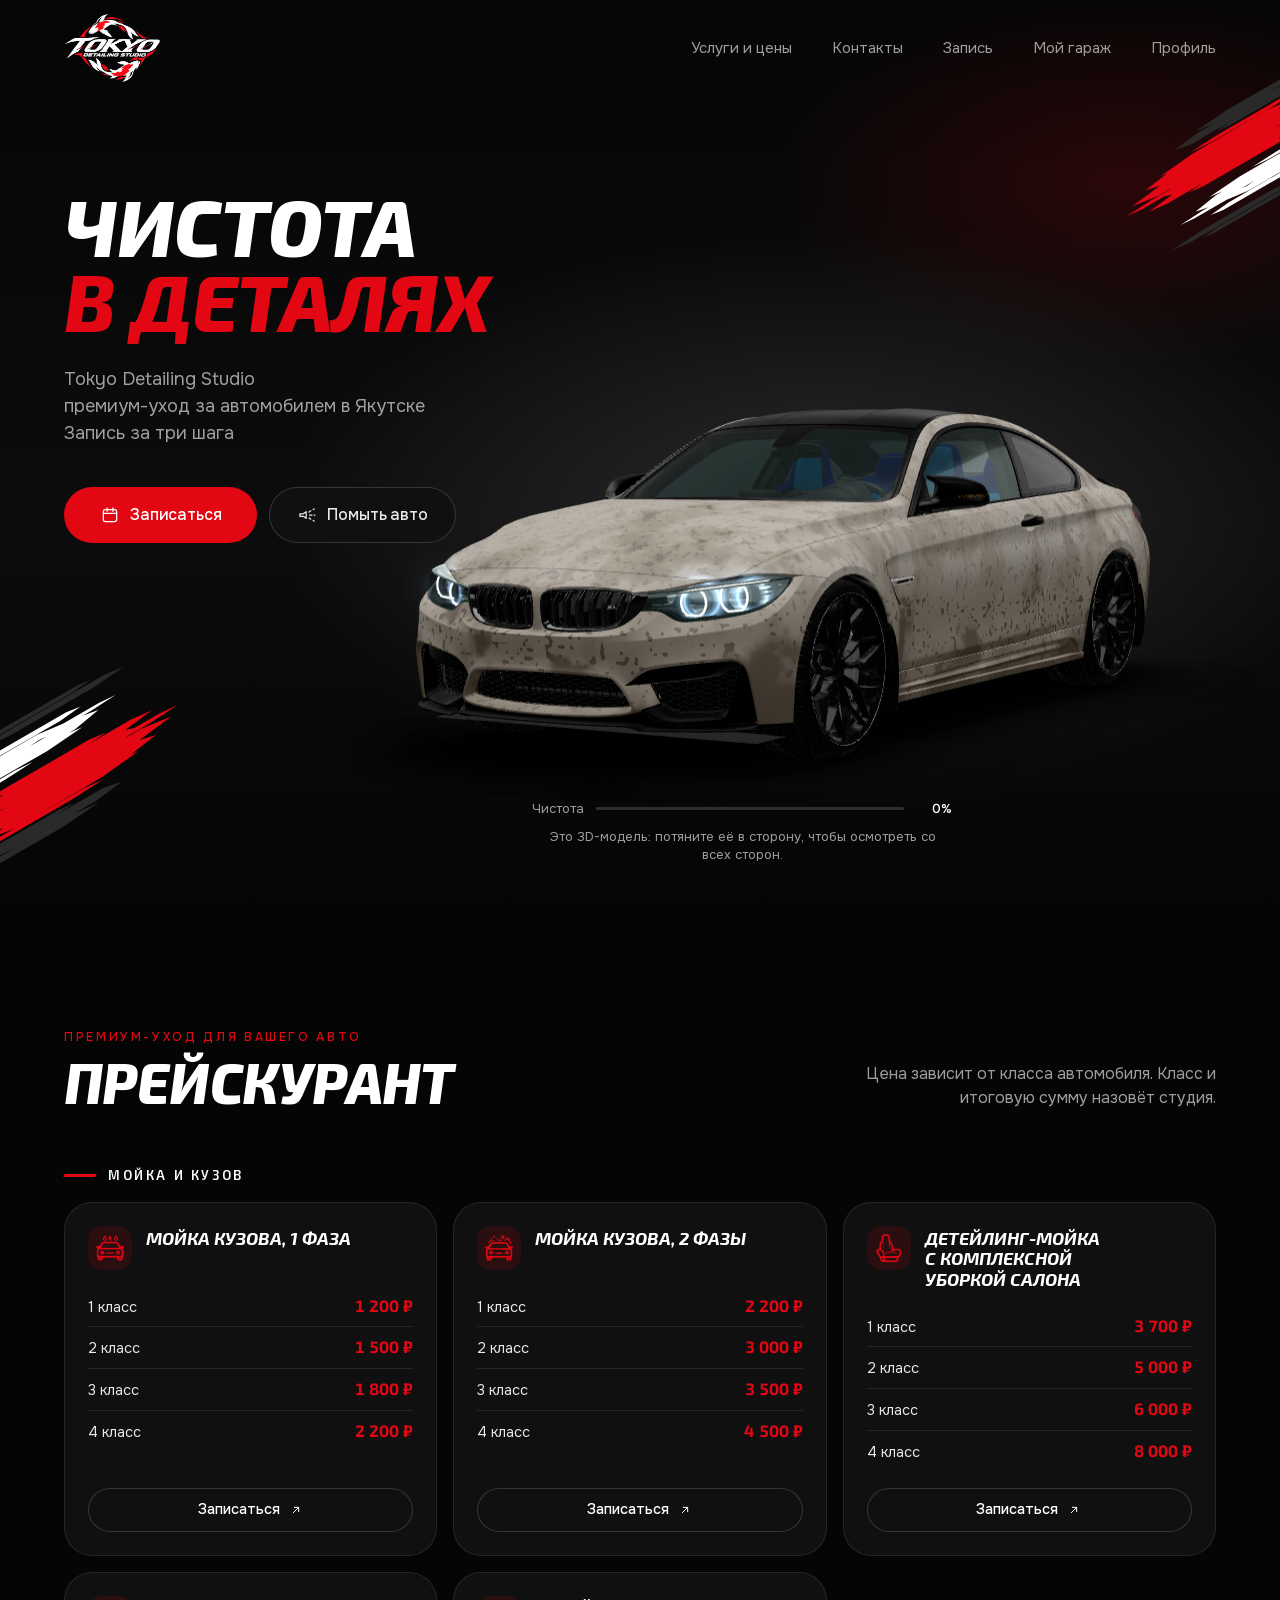
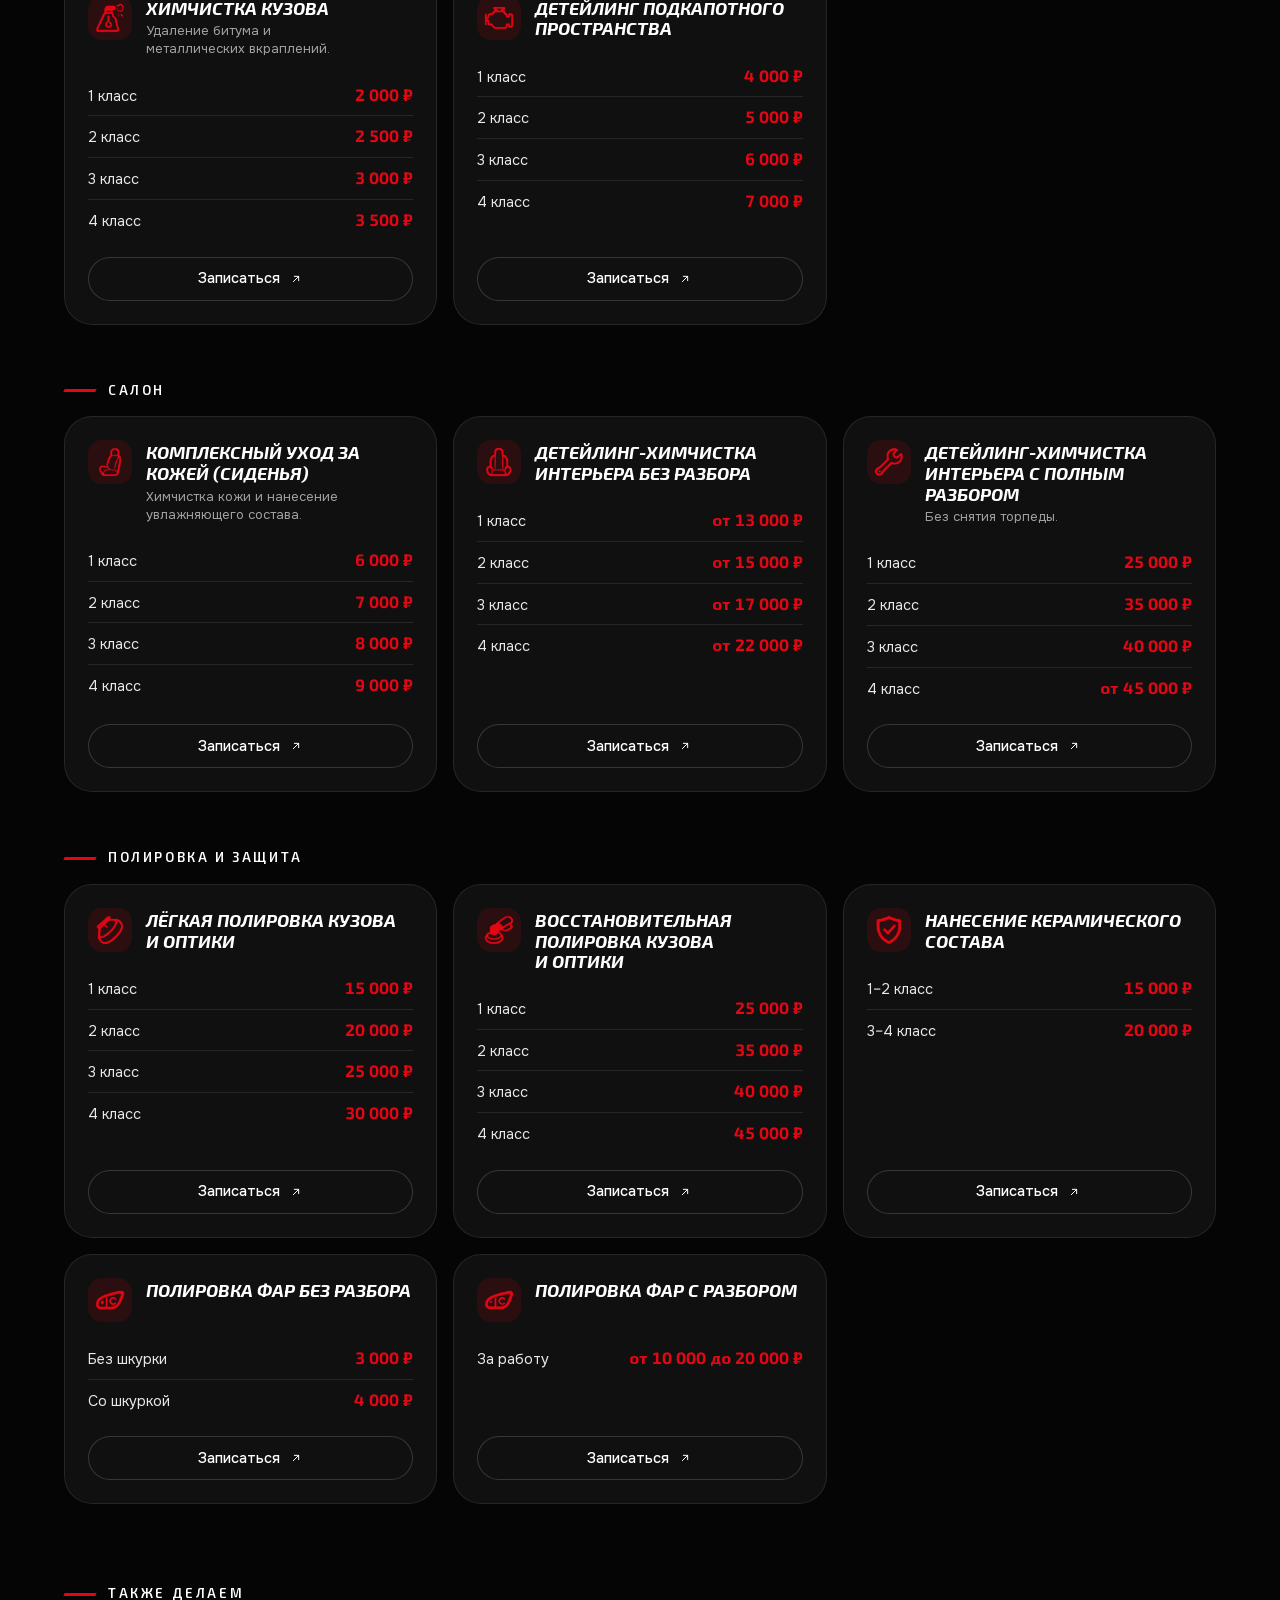
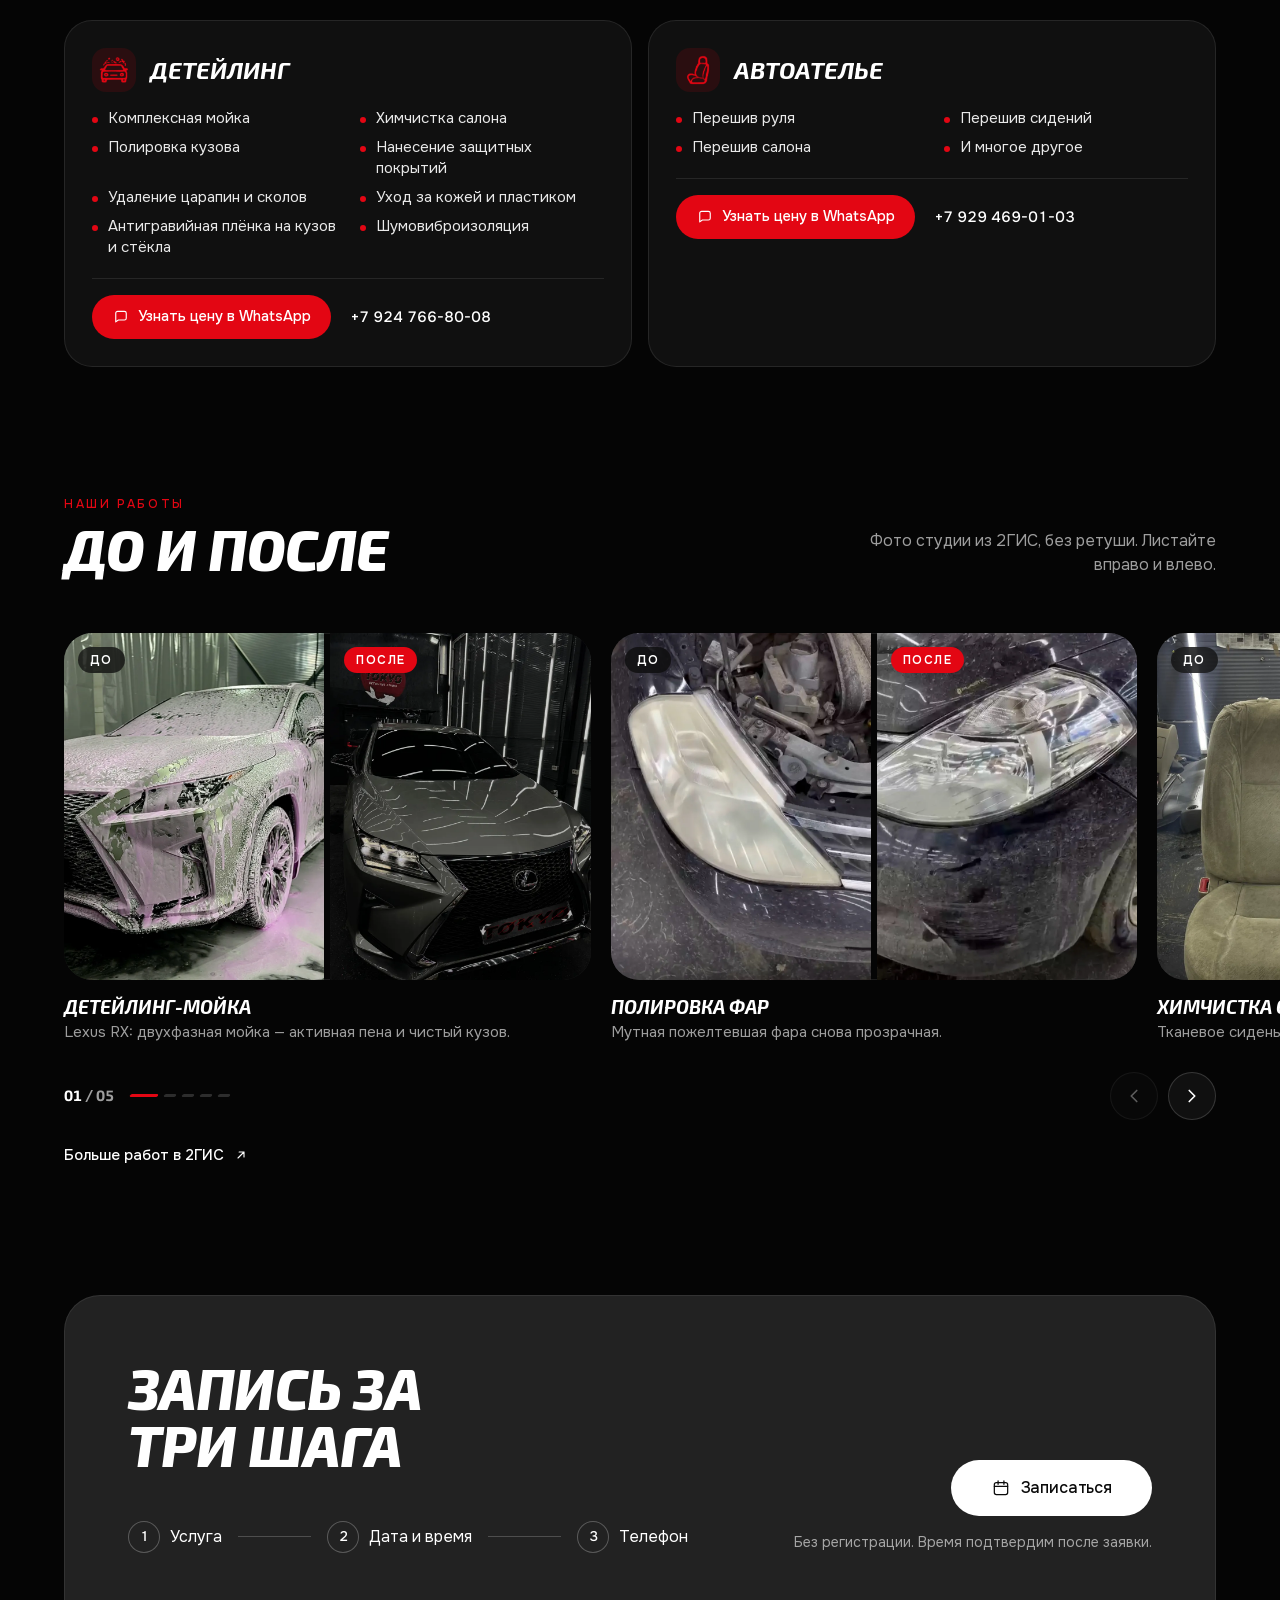
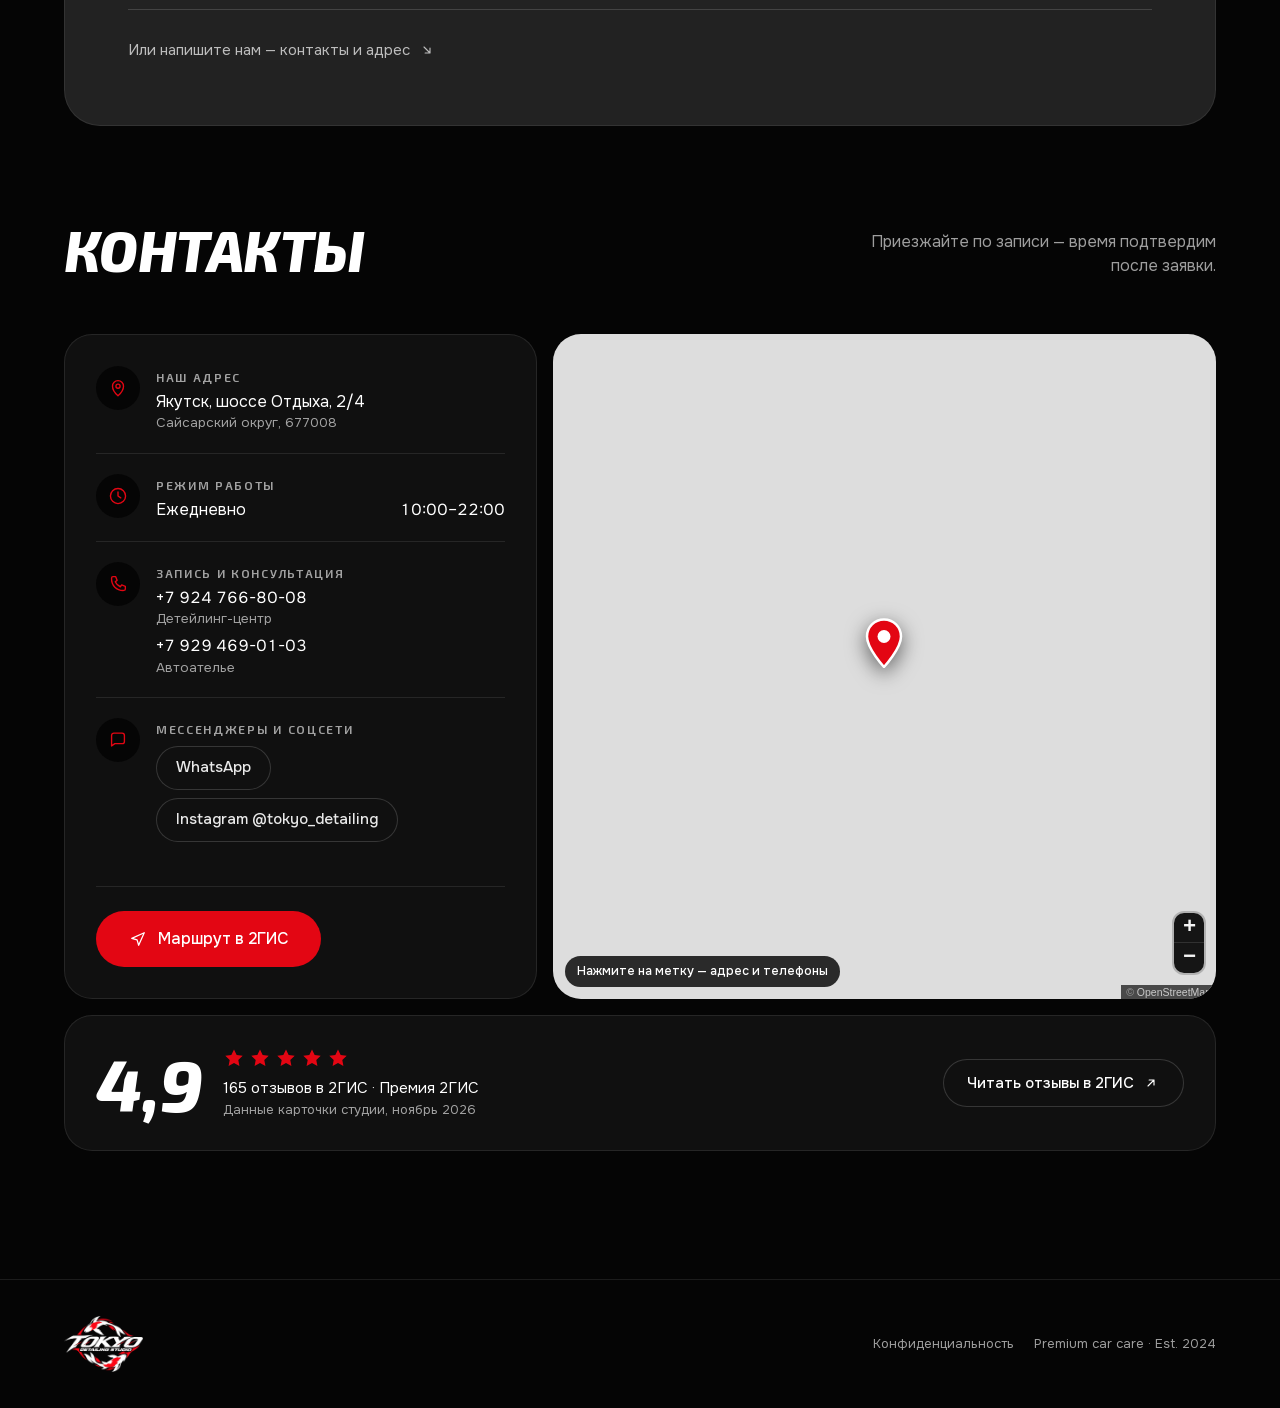
==== commit d6c40d2f: "Лента дат листается сама, страница не едет вбок Co-Authored-By: Claude Opus 5.5 <noreply@anthropic.c" ====
--- a/index.html
+++ b/index.html
@@ -1 +1 @@
-<!DOCTYPE html><html lang="ru" data-theme="dark" class="s5PKCq_variable GpgOZW_variable antialiased"><head><meta charSet="utf-8"/><meta name="viewport" content="width=device-width, initial-scale=1, viewport-fit=cover"/><link rel="preload" href="/_next/static/media/01d917b2efda642a-s.p.0y1w0k24nk0rl.woff2" as="font" crossorigin="" type="font/woff2"/><link rel="preload" href="/_next/static/media/37253046121f9ac8-s.p.342nhdmq3f7um.woff2" as="font" crossorigin="" type="font/woff2"/><link rel="preload" href="/_next/static/media/4e40ad925acbda05-s.p.0xfoyxlx1-tli.woff2" as="font" crossorigin="" type="font/woff2"/><link rel="preload" href="/_next/static/media/57b2f9927c4082f3-s.p.0hvbihchgpcz-.woff2" as="font" crossorigin="" type="font/woff2"/><link rel="preload" href="/_next/static/media/751a0d19315937ce-s.p.3-p5cznzdfi69.woff2" as="font" crossorigin="" type="font/woff2"/><link rel="preload" href="/_next/static/media/c50b0495a1ff0f08-s.p.2sla2yow9-9p_.woff2" as="font" crossorigin="" type="font/woff2"/><link rel="preload" href="/brand/tokyo-logo.png" as="image"/><link rel="preload" as="image" href="/images/car-dirty.webp"/><link rel="preload" as="image" href="/images/works/lexus-wash-before.webp"/><link rel="preload" as="image" href="/images/works/lexus-wash-after.webp"/><link rel="preload" as="image" href="/images/works/lights-dark-before.webp"/><link rel="preload" as="image" href="/images/works/lights-dark-after.webp"/><link rel="stylesheet" href="/_next/static/chunks/3flo_1dr-q1-h.css" data-precedence="next"/><link rel="stylesheet" href="/_next/static/chunks/0n8kzvw2z_6as.css" data-precedence="next"/><link rel="preload" as="script" fetchPriority="low" href="/_next/static/chunks/1pcw6gskne7pf.js"/><script src="/_next/static/chunks/2whg2n5r_t_s1.js" async=""></script><script src="/_next/static/chunks/1k6vud4yuzdun.js" async=""></script><script src="/_next/static/chunks/1wt7al7iiuzbs.js" async=""></script><script src="/_next/static/chunks/turbopack-2u1d16houkiyo.js" async=""></script><script src="/_next/static/chunks/09u-ubo7zo8-6.js" async=""></script><script src="/_next/static/chunks/2fxo7t787hc55.js" async=""></script><script src="/_next/static/chunks/0i5-dy6p888g2.js" async=""></script><script src="/_next/static/chunks/306l4kye9fggg.js" async=""></script><script src="/_next/static/chunks/3m1rgn0vzp36x.js" async=""></script><script src="/_next/static/chunks/17unem40n67aw.js" async=""></script><meta name="next-size-adjust" content=""/><meta name="theme-color" media="(prefers-color-scheme: light)" content="#050505"/><meta name="theme-color" media="(prefers-color-scheme: dark)" content="#050505"/><title>Tokyo Detailing Studio — детейлинг в Якутске</title><meta name="description" content="Мойка, химчистка, полировка, керамика. Прейскурант по классам авто и запись за три шага. Якутск, шоссе Отдыха, 2/4."/><meta name="application-name" content="Tokyo Detailing"/><link rel="manifest" href="/manifest.webmanifest"/><meta name="format-detection" content="telephone=no"/><meta name="mobile-web-app-capable" content="yes"/><meta name="apple-mobile-web-app-title" content="Tokyo"/><meta name="apple-mobile-web-app-status-bar-style" content="black-translucent"/><link rel="icon" href="/icon.png?icon.1gmn3g1608zho.png" sizes="96x96" type="image/png"/><link rel="apple-touch-icon" href="/apple-icon.png?apple-icon.33vqg0m949hzn.png" sizes="180x180" type="image/png"/><script>(function(){try{var p=null;try{p=localStorage.getItem("md-theme")}catch(e){}var d=true;var t=d?"dark":"light";document.documentElement.dataset.theme=t;var m=document.createElement("meta");m.name="theme-color";m.id="md-theme-color";m.content={"light":"#050505","dark":"#050505"}[t];document.head.prepend(m)}catch(e){}})()</script><script src="/_next/static/chunks/0cz1d0mv5g_q7.js" noModule=""></script></head><body class="min-h-svh bg-mist text-graphite"><div hidden=""><!--$--><!--/$--></div><header class="absolute inset-x-0 top-0 z-40 pt-[env(safe-area-inset-top)]"><div class="mx-auto flex h-16 max-w-[1440px] items-center justify-between px-5 lg:h-24 lg:px-16"><a aria-label="Tokyo Detailing Studio — на главную" class="relative z-50 block text-ink" href="/"><img src="/brand/tokyo-logo.png" alt="Tokyo Detailing Studio" width="720" height="510" class="block w-auto select-none h-11 lg:h-[68px]" draggable="false"/></a><div class="flex items-center gap-1 lg:gap-8"><nav aria-label="Основная навигация" class="hidden items-center gap-10 lg:flex"><a class="text-[15px] transition-colors duration-200 hover:text-ink text-muted" href="/#services">Услуги и цены</a><a class="text-[15px] transition-colors duration-200 hover:text-ink text-muted" href="/#contacts">Контакты</a><a class="text-[15px] transition-colors duration-200 hover:text-ink text-muted" href="/booking/">Запись</a><a class="text-[15px] transition-colors duration-200 hover:text-ink text-muted" href="/garage/">Мой гараж</a><a class="text-[15px] transition-colors duration-200 hover:text-ink text-muted" href="/profile/">Профиль</a></nav><button type="button" aria-label="Открыть меню" aria-expanded="false" class="relative z-50 -mr-2 flex size-11 items-center justify-center text-ink lg:hidden"><span class="relative block h-[10px] w-6"><span class="absolute left-0 top-0 h-[1.5px] w-6 rounded-full bg-current transition-transform duration-300 ease-soft "></span><span class="absolute bottom-0 left-0 h-[1.5px] w-6 rounded-full bg-current transition-transform duration-300 ease-soft "></span></span></button></div></div></header><main><section id="top" class="studio relative overflow-clip pt-[calc(env(safe-area-inset-top)+64px)] lg:h-svh lg:max-h-[1000px] lg:min-h-[760px] lg:pt-0"><div class="relative mx-auto flex h-full max-w-[1440px] flex-col px-5 lg:px-16"><div class="pointer-events-none relative z-10 pt-5 lg:pt-[clamp(150px,21vh,210px)]"><h1 class="text-[clamp(40px,11.6vw,54px)] leading-[0.98] text-ink lg:text-[clamp(64px,6.2vw,96px)] lg:leading-[0.94]" style="opacity:0.4;transform:translateY(22px)">Чистота<br/><span class="text-accent">в деталях</span></h1><p class="mt-4 max-w-[42ch] text-[16px] leading-[1.45] text-muted lg:mt-7 lg:max-w-[42ch] lg:text-[18px] lg:leading-[1.5]" style="opacity:0.4;transform:translateY(22px)">Tokyo Detailing Studio<br/>премиум-уход за автомобилем в Якутске<br/>Запись за три шага</p></div><div class="relative -mx-5 mt-1 lg:pointer-events-none lg:absolute lg:inset-0 lg:mx-0 lg:mt-0"><div class="relative ml-[-6vw] w-[124vw] lg:pointer-events-auto lg:absolute lg:bottom-[clamp(40px,9vh,96px)] lg:right-[-5vw] lg:ml-0 lg:w-[min(78vw,1180px)]" style="opacity:0;transform:translateX(70px)"><img alt="Автомобиль перед мойкой" draggable="false" width="1999" height="999" decoding="async" data-nimg="1" class="car-poster h-auto w-full select-none transition-opacity duration-700 ease-soft opacity-100" style="color:transparent" src="/images/car-dirty.webp"/><div class="car-canvas absolute inset-0 transition-opacity duration-700 ease-soft opacity-0"><!--$!--><template data-dgst=""></template><!--/$--></div></div><div class="relative mt-1 px-5 lg:pointer-events-auto lg:absolute lg:bottom-[clamp(20px,4vh,48px)] lg:left-[58%] lg:mt-0 lg:w-[420px] lg:-translate-x-1/2 lg:px-0" style="opacity:0.4;transform:translateY(22px)"><div class="mx-auto w-full max-w-[340px] lg:max-w-[420px]"><div class="flex min-h-[36px] items-center justify-center gap-3"><p aria-live="polite" class="text-center text-[12.5px] leading-[1.35] text-muted lg:text-[13px]">Загружаем 3D-модель…</p></div></div></div></div><div class="relative z-10 mt-6 flex gap-2.5 pb-8 lg:mt-10 lg:w-fit lg:gap-3 lg:pb-0" style="opacity:0.4;transform:translateY(22px)"><a class="inline-flex h-14 items-center justify-center gap-2.5 rounded-full text-[16px] font-medium tracking-[-0.01em] transition-[background-color,box-shadow,transform] duration-200 ease-soft bg-accent text-on-accent hover:bg-accent-strong active:scale-[0.985] order-2 flex-1 whitespace-nowrap px-4 lg:order-1 lg:flex-none lg:px-9" href="/booking/"><svg width="20" height="20" viewBox="0 0 24 24" fill="none" stroke="currentColor" stroke-width="1.5" stroke-linecap="round" stroke-linejoin="round" aria-hidden="true"><rect x="4" y="5.5" width="16" height="14.5" rx="2.5"></rect><path d="M4 10h16M8.5 3.5v4M15.5 3.5v4"></path></svg>Записаться</a><button type="button" class="inline-flex h-14 items-center justify-center gap-2.5 rounded-full text-[16px] font-medium tracking-[-0.01em] transition-[background-color,box-shadow,transform] duration-200 ease-soft bg-white text-graphite ring-1 ring-inset ring-line-strong hover:ring-graphite active:scale-[0.985] order-1 flex-1 whitespace-nowrap px-4 disabled:opacity-50 lg:order-2 lg:flex-none lg:px-7" aria-pressed="false" disabled=""><svg width="20" height="20" viewBox="0 0 24 24" fill="none" stroke="currentColor" stroke-width="1.5" stroke-linecap="round" stroke-linejoin="round" aria-hidden="true"><path d="M3.500 10.500h4l3.500-2.500v8l-3.500-2.500h-4z"></path><path d="m14.500 8.500 2-1.500M15 12h3M14.500 15.500l2 1.500M19.500 5.500l1-.8M20.500 12h1M19.500 18.500l1 .8"></path></svg>Помыть авто</button></div></div></section><section id="services" class="scroll-mt-6 bg-mist"><div class="mx-auto max-w-[1440px] px-5 py-16 lg:px-16 lg:py-32"><div class="flex flex-col gap-3 lg:flex-row lg:items-end lg:justify-between"><div><p class="text-[12px] font-medium uppercase tracking-[0.22em] text-accent">Премиум-уход для вашего авто</p><h2 class="section-title mt-2 text-[34px] font-bold leading-none text-ink lg:text-[56px]">Прейскурант</h2></div><p class="max-w-[40ch] text-[15px] leading-[1.5] text-muted lg:text-right lg:text-[16px]">Цена зависит от класса автомобиля. Класс и итоговую сумму назовёт студия.</p></div><div class="mt-8 grid gap-2.5 lg:mt-14 lg:gap-14"><div><h3 class="lg:hidden"><button type="button" aria-expanded="true" aria-controls="fold-wash" class="flex w-full items-center gap-3 rounded-[18px] px-4 py-4 text-left ring-1 ring-inset transition-[background-color,box-shadow] duration-300 bg-accent/12 ring-accent/50"><span aria-hidden="true" class="h-[3px] w-8 shrink-0 -skew-x-[24deg] bg-accent"></span><span class="min-w-0 flex-1 text-[12.5px] font-semibold uppercase tracking-[0.14em] text-ink lg:text-[13px] lg:tracking-[0.2em]">Мойка и кузов</span><span class="shrink-0 text-[12.5px] tabular-nums text-muted">5 услуг</span><svg width="20" height="20" viewBox="0 0 24 24" fill="none" stroke="currentColor" stroke-width="1.8" stroke-linecap="round" stroke-linejoin="round" aria-hidden="true" class="shrink-0 text-ink transition-transform duration-500 ease-soft rotate-180"><path d="m6 9 6 6 6-6"></path></svg></button></h3><h3 class="hidden items-center gap-3 lg:flex text-[12.5px] font-semibold uppercase tracking-[0.14em] text-ink lg:text-[13px] lg:tracking-[0.2em]"><span aria-hidden="true" class="h-[3px] w-8 shrink-0 -skew-x-[24deg] bg-accent"></span>Мойка и кузов</h3><div id="fold-wash" class="grid transition-[grid-template-rows,opacity] duration-500 ease-soft motion-reduce:transition-none lg:grid-rows-[1fr] lg:opacity-100 grid-rows-[1fr] opacity-100"><div class="min-h-0 overflow-hidden transition-[visibility] duration-500 lg:visible lg:overflow-visible visible"><div class="pt-2.5 lg:pt-4"><ul class="grid grid-cols-2 gap-2 lg:gap-4 xl:grid-cols-3"><li class="flex min-w-0"><article class="flex w-full min-w-0 flex-col rounded-[18px] bg-white p-3.5 ring-1 ring-inset ring-line transition-shadow duration-300 hover:ring-accent/60 lg:rounded-card lg:p-6"><div class="flex flex-col gap-2.5 lg:flex-row lg:items-start lg:gap-3.5"><span class="flex size-9 shrink-0 items-center justify-center rounded-[11px] bg-accent/12 text-accent lg:size-11 lg:rounded-[14px]"><span aria-hidden="true" class="inline-block shrink-0 bg-current size-[23px] lg:size-[30px]" style="-webkit-mask-image:url(&quot;/brand/icons/wash1.png&quot;);mask-image:url(&quot;/brand/icons/wash1.png&quot;);-webkit-mask-size:contain;mask-size:contain;-webkit-mask-repeat:no-repeat;mask-repeat:no-repeat;-webkit-mask-position:center;mask-position:center"></span></span><div class="min-w-0 lg:pt-0.5"><h4 class="hyphens-auto break-words font-display text-[13px] font-bold uppercase italic leading-[1.15] text-ink lg:text-pretty lg:text-[18px]">Мойка кузова, 1 фаза</h4></div></div><dl class="mt-2.5 flex-1 lg:mt-4"><div class="flex flex-wrap items-baseline justify-between gap-x-2 border-b border-line py-1.5 last:border-b-0 lg:gap-x-4 lg:py-2"><dt class="text-[13.5px] text-graphite lg:text-[14.5px]">1 класс</dt><dd class="font-display text-[16px] font-bold tabular-nums text-accent lg:whitespace-nowrap lg:text-[16.5px]">1 200 ₽</dd></div><div class="flex flex-wrap items-baseline justify-between gap-x-2 border-b border-line py-1.5 last:border-b-0 lg:gap-x-4 lg:py-2"><dt class="text-[13.5px] text-graphite lg:text-[14.5px]">2 класс</dt><dd class="font-display text-[16px] font-bold tabular-nums text-accent lg:whitespace-nowrap lg:text-[16.5px]">1 500 ₽</dd></div><div class="flex flex-wrap items-baseline justify-between gap-x-2 border-b border-line py-1.5 last:border-b-0 lg:gap-x-4 lg:py-2"><dt class="text-[13.5px] text-graphite lg:text-[14.5px]">3 класс</dt><dd class="font-display text-[16px] font-bold tabular-nums text-accent lg:whitespace-nowrap lg:text-[16.5px]">1 800 ₽</dd></div><div class="flex flex-wrap items-baseline justify-between gap-x-2 border-b border-line py-1.5 last:border-b-0 lg:gap-x-4 lg:py-2"><dt class="text-[13.5px] text-graphite lg:text-[14.5px]">4 класс</dt><dd class="font-display text-[16px] font-bold tabular-nums text-accent lg:whitespace-nowrap lg:text-[16.5px]">2 200 ₽</dd></div></dl><a class="mt-3 inline-flex h-10 items-center justify-center gap-1.5 rounded-full text-[13.5px] font-medium text-ink ring-1 ring-inset ring-line-strong transition-colors duration-200 hover:bg-accent hover:text-on-accent hover:ring-accent lg:mt-4 lg:h-11 lg:gap-2 lg:text-[14.5px]" href="/booking/?service=wash1">Записаться<span class="sr-only">: <!-- -->Мойка кузова, 1 фаза</span><svg width="16" height="16" viewBox="0 0 24 24" fill="none" stroke="currentColor" stroke-width="1.5" stroke-linecap="round" stroke-linejoin="round" aria-hidden="true"><path d="M8 16 16 8M9.500 8H16v6.500"></path></svg></a></article></li><li class="flex min-w-0"><article class="flex w-full min-w-0 flex-col rounded-[18px] bg-white p-3.5 ring-1 ring-inset ring-line transition-shadow duration-300 hover:ring-accent/60 lg:rounded-card lg:p-6"><div class="flex flex-col gap-2.5 lg:flex-row lg:items-start lg:gap-3.5"><span class="flex size-9 shrink-0 items-center justify-center rounded-[11px] bg-accent/12 text-accent lg:size-11 lg:rounded-[14px]"><span aria-hidden="true" class="inline-block shrink-0 bg-current size-[23px] lg:size-[30px]" style="-webkit-mask-image:url(&quot;/brand/icons/wash2.png&quot;);mask-image:url(&quot;/brand/icons/wash2.png&quot;);-webkit-mask-size:contain;mask-size:contain;-webkit-mask-repeat:no-repeat;mask-repeat:no-repeat;-webkit-mask-position:center;mask-position:center"></span></span><div class="min-w-0 lg:pt-0.5"><h4 class="hyphens-auto break-words font-display text-[13px] font-bold uppercase italic leading-[1.15] text-ink lg:text-pretty lg:text-[18px]">Мойка кузова, 2 фазы</h4></div></div><dl class="mt-2.5 flex-1 lg:mt-4"><div class="flex flex-wrap items-baseline justify-between gap-x-2 border-b border-line py-1.5 last:border-b-0 lg:gap-x-4 lg:py-2"><dt class="text-[13.5px] text-graphite lg:text-[14.5px]">1 класс</dt><dd class="font-display text-[16px] font-bold tabular-nums text-accent lg:whitespace-nowrap lg:text-[16.5px]">2 200 ₽</dd></div><div class="flex flex-wrap items-baseline justify-between gap-x-2 border-b border-line py-1.5 last:border-b-0 lg:gap-x-4 lg:py-2"><dt class="text-[13.5px] text-graphite lg:text-[14.5px]">2 класс</dt><dd class="font-display text-[16px] font-bold tabular-nums text-accent lg:whitespace-nowrap lg:text-[16.5px]">3 000 ₽</dd></div><div class="flex flex-wrap items-baseline justify-between gap-x-2 border-b border-line py-1.5 last:border-b-0 lg:gap-x-4 lg:py-2"><dt class="text-[13.5px] text-graphite lg:text-[14.5px]">3 класс</dt><dd class="font-display text-[16px] font-bold tabular-nums text-accent lg:whitespace-nowrap lg:text-[16.5px]">3 500 ₽</dd></div><div class="flex flex-wrap items-baseline justify-between gap-x-2 border-b border-line py-1.5 last:border-b-0 lg:gap-x-4 lg:py-2"><dt class="text-[13.5px] text-graphite lg:text-[14.5px]">4 класс</dt><dd class="font-display text-[16px] font-bold tabular-nums text-accent lg:whitespace-nowrap lg:text-[16.5px]">4 500 ₽</dd></div></dl><a class="mt-3 inline-flex h-10 items-center justify-center gap-1.5 rounded-full text-[13.5px] font-medium text-ink ring-1 ring-inset ring-line-strong transition-colors duration-200 hover:bg-accent hover:text-on-accent hover:ring-accent lg:mt-4 lg:h-11 lg:gap-2 lg:text-[14.5px]" href="/booking/?service=wash2">Записаться<span class="sr-only">: <!-- -->Мойка кузова, 2 фазы</span><svg width="16" height="16" viewBox="0 0 24 24" fill="none" stroke="currentColor" stroke-width="1.5" stroke-linecap="round" stroke-linejoin="round" aria-hidden="true"><path d="M8 16 16 8M9.500 8H16v6.500"></path></svg></a></article></li><li class="flex min-w-0"><article class="flex w-full min-w-0 flex-col rounded-[18px] bg-white p-3.5 ring-1 ring-inset ring-line transition-shadow duration-300 hover:ring-accent/60 lg:rounded-card lg:p-6"><div class="flex flex-col gap-2.5 lg:flex-row lg:items-start lg:gap-3.5"><span class="flex size-9 shrink-0 items-center justify-center rounded-[11px] bg-accent/12 text-accent lg:size-11 lg:rounded-[14px]"><span aria-hidden="true" class="inline-block shrink-0 bg-current size-[23px] lg:size-[30px]" style="-webkit-mask-image:url(&quot;/brand/icons/wash-salon.png&quot;);mask-image:url(&quot;/brand/icons/wash-salon.png&quot;);-webkit-mask-size:contain;mask-size:contain;-webkit-mask-repeat:no-repeat;mask-repeat:no-repeat;-webkit-mask-position:center;mask-position:center"></span></span><div class="min-w-0 lg:pt-0.5"><h4 class="hyphens-auto break-words font-display text-[13px] font-bold uppercase italic leading-[1.15] text-ink lg:text-pretty lg:text-[18px]">Детейлинг-мойка с комплексной уборкой салона</h4></div></div><dl class="mt-2.5 flex-1 lg:mt-4"><div class="flex flex-wrap items-baseline justify-between gap-x-2 border-b border-line py-1.5 last:border-b-0 lg:gap-x-4 lg:py-2"><dt class="text-[13.5px] text-graphite lg:text-[14.5px]">1 класс</dt><dd class="font-display text-[16px] font-bold tabular-nums text-accent lg:whitespace-nowrap lg:text-[16.5px]">3 700 ₽</dd></div><div class="flex flex-wrap items-baseline justify-between gap-x-2 border-b border-line py-1.5 last:border-b-0 lg:gap-x-4 lg:py-2"><dt class="text-[13.5px] text-graphite lg:text-[14.5px]">2 класс</dt><dd class="font-display text-[16px] font-bold tabular-nums text-accent lg:whitespace-nowrap lg:text-[16.5px]">5 000 ₽</dd></div><div class="flex flex-wrap items-baseline justify-between gap-x-2 border-b border-line py-1.5 last:border-b-0 lg:gap-x-4 lg:py-2"><dt class="text-[13.5px] text-graphite lg:text-[14.5px]">3 класс</dt><dd class="font-display text-[16px] font-bold tabular-nums text-accent lg:whitespace-nowrap lg:text-[16.5px]">6 000 ₽</dd></div><div class="flex flex-wrap items-baseline justify-between gap-x-2 border-b border-line py-1.5 last:border-b-0 lg:gap-x-4 lg:py-2"><dt class="text-[13.5px] text-graphite lg:text-[14.5px]">4 класс</dt><dd class="font-display text-[16px] font-bold tabular-nums text-accent lg:whitespace-nowrap lg:text-[16.5px]">8 000 ₽</dd></div></dl><a class="mt-3 inline-flex h-10 items-center justify-center gap-1.5 rounded-full text-[13.5px] font-medium text-ink ring-1 ring-inset ring-line-strong transition-colors duration-200 hover:bg-accent hover:text-on-accent hover:ring-accent lg:mt-4 lg:h-11 lg:gap-2 lg:text-[14.5px]" href="/booking/?service=wash-salon">Записаться<span class="sr-only">: <!-- -->Детейлинг-мойка с комплексной уборкой салона</span><svg width="16" height="16" viewBox="0 0 24 24" fill="none" stroke="currentColor" stroke-width="1.5" stroke-linecap="round" stroke-linejoin="round" aria-hidden="true"><path d="M8 16 16 8M9.500 8H16v6.500"></path></svg></a></article></li><li class="flex min-w-0"><article class="flex w-full min-w-0 flex-col rounded-[18px] bg-white p-3.5 ring-1 ring-inset ring-line transition-shadow duration-300 hover:ring-accent/60 lg:rounded-card lg:p-6"><div class="flex flex-col gap-2.5 lg:flex-row lg:items-start lg:gap-3.5"><span class="flex size-9 shrink-0 items-center justify-center rounded-[11px] bg-accent/12 text-accent lg:size-11 lg:rounded-[14px]"><span aria-hidden="true" class="inline-block shrink-0 bg-current size-[23px] lg:size-[30px]" style="-webkit-mask-image:url(&quot;/brand/icons/body-chem.png&quot;);mask-image:url(&quot;/brand/icons/body-chem.png&quot;);-webkit-mask-size:contain;mask-size:contain;-webkit-mask-repeat:no-repeat;mask-repeat:no-repeat;-webkit-mask-position:center;mask-position:center"></span></span><div class="min-w-0 lg:pt-0.5"><h4 class="hyphens-auto break-words font-display text-[13px] font-bold uppercase italic leading-[1.15] text-ink lg:text-pretty lg:text-[18px]">Химчистка кузова</h4><p class="mt-1 text-[11.5px] leading-[1.35] text-muted lg:text-[13px] lg:leading-[1.4]">Удаление битума и металлических вкраплений.</p></div></div><dl class="mt-2.5 flex-1 lg:mt-4"><div class="flex flex-wrap items-baseline justify-between gap-x-2 border-b border-line py-1.5 last:border-b-0 lg:gap-x-4 lg:py-2"><dt class="text-[13.5px] text-graphite lg:text-[14.5px]">1 класс</dt><dd class="font-display text-[16px] font-bold tabular-nums text-accent lg:whitespace-nowrap lg:text-[16.5px]">2 000 ₽</dd></div><div class="flex flex-wrap items-baseline justify-between gap-x-2 border-b border-line py-1.5 last:border-b-0 lg:gap-x-4 lg:py-2"><dt class="text-[13.5px] text-graphite lg:text-[14.5px]">2 класс</dt><dd class="font-display text-[16px] font-bold tabular-nums text-accent lg:whitespace-nowrap lg:text-[16.5px]">2 500 ₽</dd></div><div class="flex flex-wrap items-baseline justify-between gap-x-2 border-b border-line py-1.5 last:border-b-0 lg:gap-x-4 lg:py-2"><dt class="text-[13.5px] text-graphite lg:text-[14.5px]">3 класс</dt><dd class="font-display text-[16px] font-bold tabular-nums text-accent lg:whitespace-nowrap lg:text-[16.5px]">3 000 ₽</dd></div><div class="flex flex-wrap items-baseline justify-between gap-x-2 border-b border-line py-1.5 last:border-b-0 lg:gap-x-4 lg:py-2"><dt class="text-[13.5px] text-graphite lg:text-[14.5px]">4 класс</dt><dd class="font-display text-[16px] font-bold tabular-nums text-accent lg:whitespace-nowrap lg:text-[16.5px]">3 500 ₽</dd></div></dl><a class="mt-3 inline-flex h-10 items-center justify-center gap-1.5 rounded-full text-[13.5px] font-medium text-ink ring-1 ring-inset ring-line-strong transition-colors duration-200 hover:bg-accent hover:text-on-accent hover:ring-accent lg:mt-4 lg:h-11 lg:gap-2 lg:text-[14.5px]" href="/booking/?service=body-chem">Записаться<span class="sr-only">: <!-- -->Химчистка кузова</span><svg width="16" height="16" viewBox="0 0 24 24" fill="none" stroke="currentColor" stroke-width="1.5" stroke-linecap="round" stroke-linejoin="round" aria-hidden="true"><path d="M8 16 16 8M9.500 8H16v6.500"></path></svg></a></article></li><li class="flex min-w-0"><article class="flex w-full min-w-0 flex-col rounded-[18px] bg-white p-3.5 ring-1 ring-inset ring-line transition-shadow duration-300 hover:ring-accent/60 lg:rounded-card lg:p-6"><div class="flex flex-col gap-2.5 lg:flex-row lg:items-start lg:gap-3.5"><span class="flex size-9 shrink-0 items-center justify-center rounded-[11px] bg-accent/12 text-accent lg:size-11 lg:rounded-[14px]"><span aria-hidden="true" class="inline-block shrink-0 bg-current size-[23px] lg:size-[30px]" style="-webkit-mask-image:url(&quot;/brand/icons/engine.png&quot;);mask-image:url(&quot;/brand/icons/engine.png&quot;);-webkit-mask-size:contain;mask-size:contain;-webkit-mask-repeat:no-repeat;mask-repeat:no-repeat;-webkit-mask-position:center;mask-position:center"></span></span><div class="min-w-0 lg:pt-0.5"><h4 class="hyphens-auto break-words font-display text-[13px] font-bold uppercase italic leading-[1.15] text-ink lg:text-pretty lg:text-[18px]">Детейлинг подкапотного пространства</h4></div></div><dl class="mt-2.5 flex-1 lg:mt-4"><div class="flex flex-wrap items-baseline justify-between gap-x-2 border-b border-line py-1.5 last:border-b-0 lg:gap-x-4 lg:py-2"><dt class="text-[13.5px] text-graphite lg:text-[14.5px]">1 класс</dt><dd class="font-display text-[16px] font-bold tabular-nums text-accent lg:whitespace-nowrap lg:text-[16.5px]">4 000 ₽</dd></div><div class="flex flex-wrap items-baseline justify-between gap-x-2 border-b border-line py-1.5 last:border-b-0 lg:gap-x-4 lg:py-2"><dt class="text-[13.5px] text-graphite lg:text-[14.5px]">2 класс</dt><dd class="font-display text-[16px] font-bold tabular-nums text-accent lg:whitespace-nowrap lg:text-[16.5px]">5 000 ₽</dd></div><div class="flex flex-wrap items-baseline justify-between gap-x-2 border-b border-line py-1.5 last:border-b-0 lg:gap-x-4 lg:py-2"><dt class="text-[13.5px] text-graphite lg:text-[14.5px]">3 класс</dt><dd class="font-display text-[16px] font-bold tabular-nums text-accent lg:whitespace-nowrap lg:text-[16.5px]">6 000 ₽</dd></div><div class="flex flex-wrap items-baseline justify-between gap-x-2 border-b border-line py-1.5 last:border-b-0 lg:gap-x-4 lg:py-2"><dt class="text-[13.5px] text-graphite lg:text-[14.5px]">4 класс</dt><dd class="font-display text-[16px] font-bold tabular-nums text-accent lg:whitespace-nowrap lg:text-[16.5px]">7 000 ₽</dd></div></dl><a class="mt-3 inline-flex h-10 items-center justify-center gap-1.5 rounded-full text-[13.5px] font-medium text-ink ring-1 ring-inset ring-line-strong transition-colors duration-200 hover:bg-accent hover:text-on-accent hover:ring-accent lg:mt-4 lg:h-11 lg:gap-2 lg:text-[14.5px]" href="/booking/?service=engine">Записаться<span class="sr-only">: <!-- -->Детейлинг подкапотного пространства</span><svg width="16" height="16" viewBox="0 0 24 24" fill="none" stroke="currentColor" stroke-width="1.5" stroke-linecap="round" stroke-linejoin="round" aria-hidden="true"><path d="M8 16 16 8M9.500 8H16v6.500"></path></svg></a></article></li></ul></div></div></div></div><div><h3 class="lg:hidden"><button type="button" aria-expanded="false" aria-controls="fold-interior" class="flex w-full items-center gap-3 rounded-[18px] px-4 py-4 text-left ring-1 ring-inset transition-[background-color,box-shadow] duration-300 bg-white ring-line"><span aria-hidden="true" class="h-[3px] w-8 shrink-0 -skew-x-[24deg] bg-accent"></span><span class="min-w-0 flex-1 text-[12.5px] font-semibold uppercase tracking-[0.14em] text-ink lg:text-[13px] lg:tracking-[0.2em]">Салон</span><span class="shrink-0 text-[12.5px] tabular-nums text-muted">3 услуги</span><svg width="20" height="20" viewBox="0 0 24 24" fill="none" stroke="currentColor" stroke-width="1.8" stroke-linecap="round" stroke-linejoin="round" aria-hidden="true" class="shrink-0 text-ink transition-transform duration-500 ease-soft "><path d="m6 9 6 6 6-6"></path></svg></button></h3><h3 class="hidden items-center gap-3 lg:flex text-[12.5px] font-semibold uppercase tracking-[0.14em] text-ink lg:text-[13px] lg:tracking-[0.2em]"><span aria-hidden="true" class="h-[3px] w-8 shrink-0 -skew-x-[24deg] bg-accent"></span>Салон</h3><div id="fold-interior" class="grid transition-[grid-template-rows,opacity] duration-500 ease-soft motion-reduce:transition-none lg:grid-rows-[1fr] lg:opacity-100 grid-rows-[0fr] opacity-0"><div class="min-h-0 overflow-hidden transition-[visibility] duration-500 lg:visible lg:overflow-visible invisible"><div class="pt-2.5 lg:pt-4"><ul class="grid grid-cols-2 gap-2 lg:gap-4 xl:grid-cols-3"><li class="flex min-w-0"><article class="flex w-full min-w-0 flex-col rounded-[18px] bg-white p-3.5 ring-1 ring-inset ring-line transition-shadow duration-300 hover:ring-accent/60 lg:rounded-card lg:p-6"><div class="flex flex-col gap-2.5 lg:flex-row lg:items-start lg:gap-3.5"><span class="flex size-9 shrink-0 items-center justify-center rounded-[11px] bg-accent/12 text-accent lg:size-11 lg:rounded-[14px]"><span aria-hidden="true" class="inline-block shrink-0 bg-current size-[23px] lg:size-[30px]" style="-webkit-mask-image:url(&quot;/brand/icons/leather.png&quot;);mask-image:url(&quot;/brand/icons/leather.png&quot;);-webkit-mask-size:contain;mask-size:contain;-webkit-mask-repeat:no-repeat;mask-repeat:no-repeat;-webkit-mask-position:center;mask-position:center"></span></span><div class="min-w-0 lg:pt-0.5"><h4 class="hyphens-auto break-words font-display text-[13px] font-bold uppercase italic leading-[1.15] text-ink lg:text-pretty lg:text-[18px]">Комплексный уход за кожей (сиденья)</h4><p class="mt-1 text-[11.5px] leading-[1.35] text-muted lg:text-[13px] lg:leading-[1.4]">Химчистка кожи и нанесение увлажняющего состава.</p></div></div><dl class="mt-2.5 flex-1 lg:mt-4"><div class="flex flex-wrap items-baseline justify-between gap-x-2 border-b border-line py-1.5 last:border-b-0 lg:gap-x-4 lg:py-2"><dt class="text-[13.5px] text-graphite lg:text-[14.5px]">1 класс</dt><dd class="font-display text-[16px] font-bold tabular-nums text-accent lg:whitespace-nowrap lg:text-[16.5px]">6 000 ₽</dd></div><div class="flex flex-wrap items-baseline justify-between gap-x-2 border-b border-line py-1.5 last:border-b-0 lg:gap-x-4 lg:py-2"><dt class="text-[13.5px] text-graphite lg:text-[14.5px]">2 класс</dt><dd class="font-display text-[16px] font-bold tabular-nums text-accent lg:whitespace-nowrap lg:text-[16.5px]">7 000 ₽</dd></div><div class="flex flex-wrap items-baseline justify-between gap-x-2 border-b border-line py-1.5 last:border-b-0 lg:gap-x-4 lg:py-2"><dt class="text-[13.5px] text-graphite lg:text-[14.5px]">3 класс</dt><dd class="font-display text-[16px] font-bold tabular-nums text-accent lg:whitespace-nowrap lg:text-[16.5px]">8 000 ₽</dd></div><div class="flex flex-wrap items-baseline justify-between gap-x-2 border-b border-line py-1.5 last:border-b-0 lg:gap-x-4 lg:py-2"><dt class="text-[13.5px] text-graphite lg:text-[14.5px]">4 класс</dt><dd class="font-display text-[16px] font-bold tabular-nums text-accent lg:whitespace-nowrap lg:text-[16.5px]">9 000 ₽</dd></div></dl><a class="mt-3 inline-flex h-10 items-center justify-center gap-1.5 rounded-full text-[13.5px] font-medium text-ink ring-1 ring-inset ring-line-strong transition-colors duration-200 hover:bg-accent hover:text-on-accent hover:ring-accent lg:mt-4 lg:h-11 lg:gap-2 lg:text-[14.5px]" href="/booking/?service=leather">Записаться<span class="sr-only">: <!-- -->Комплексный уход за кожей (сиденья)</span><svg width="16" height="16" viewBox="0 0 24 24" fill="none" stroke="currentColor" stroke-width="1.5" stroke-linecap="round" stroke-linejoin="round" aria-hidden="true"><path d="M8 16 16 8M9.500 8H16v6.500"></path></svg></a></article></li><li class="flex min-w-0"><article class="flex w-full min-w-0 flex-col rounded-[18px] bg-white p-3.5 ring-1 ring-inset ring-line transition-shadow duration-300 hover:ring-accent/60 lg:rounded-card lg:p-6"><div class="flex flex-col gap-2.5 lg:flex-row lg:items-start lg:gap-3.5"><span class="flex size-9 shrink-0 items-center justify-center rounded-[11px] bg-accent/12 text-accent lg:size-11 lg:rounded-[14px]"><span aria-hidden="true" class="inline-block shrink-0 bg-current size-[23px] lg:size-[30px]" style="-webkit-mask-image:url(&quot;/brand/icons/interior.png&quot;);mask-image:url(&quot;/brand/icons/interior.png&quot;);-webkit-mask-size:contain;mask-size:contain;-webkit-mask-repeat:no-repeat;mask-repeat:no-repeat;-webkit-mask-position:center;mask-position:center"></span></span><div class="min-w-0 lg:pt-0.5"><h4 class="hyphens-auto break-words font-display text-[13px] font-bold uppercase italic leading-[1.15] text-ink lg:text-pretty lg:text-[18px]">Детейлинг-химчистка интерьера без разбора</h4></div></div><dl class="mt-2.5 flex-1 lg:mt-4"><div class="flex flex-wrap items-baseline justify-between gap-x-2 border-b border-line py-1.5 last:border-b-0 lg:gap-x-4 lg:py-2"><dt class="text-[13.5px] text-graphite lg:text-[14.5px]">1 класс</dt><dd class="font-display text-[16px] font-bold tabular-nums text-accent lg:whitespace-nowrap lg:text-[16.5px]">от 13 000 ₽</dd></div><div class="flex flex-wrap items-baseline justify-between gap-x-2 border-b border-line py-1.5 last:border-b-0 lg:gap-x-4 lg:py-2"><dt class="text-[13.5px] text-graphite lg:text-[14.5px]">2 класс</dt><dd class="font-display text-[16px] font-bold tabular-nums text-accent lg:whitespace-nowrap lg:text-[16.5px]">от 15 000 ₽</dd></div><div class="flex flex-wrap items-baseline justify-between gap-x-2 border-b border-line py-1.5 last:border-b-0 lg:gap-x-4 lg:py-2"><dt class="text-[13.5px] text-graphite lg:text-[14.5px]">3 класс</dt><dd class="font-display text-[16px] font-bold tabular-nums text-accent lg:whitespace-nowrap lg:text-[16.5px]">от 17 000 ₽</dd></div><div class="flex flex-wrap items-baseline justify-between gap-x-2 border-b border-line py-1.5 last:border-b-0 lg:gap-x-4 lg:py-2"><dt class="text-[13.5px] text-graphite lg:text-[14.5px]">4 класс</dt><dd class="font-display text-[16px] font-bold tabular-nums text-accent lg:whitespace-nowrap lg:text-[16.5px]">от 22 000 ₽</dd></div></dl><a class="mt-3 inline-flex h-10 items-center justify-center gap-1.5 rounded-full text-[13.5px] font-medium text-ink ring-1 ring-inset ring-line-strong transition-colors duration-200 hover:bg-accent hover:text-on-accent hover:ring-accent lg:mt-4 lg:h-11 lg:gap-2 lg:text-[14.5px]" href="/booking/?service=interior">Записаться<span class="sr-only">: <!-- -->Детейлинг-химчистка интерьера без разбора</span><svg width="16" height="16" viewBox="0 0 24 24" fill="none" stroke="currentColor" stroke-width="1.5" stroke-linecap="round" stroke-linejoin="round" aria-hidden="true"><path d="M8 16 16 8M9.500 8H16v6.500"></path></svg></a></article></li><li class="flex min-w-0"><article class="flex w-full min-w-0 flex-col rounded-[18px] bg-white p-3.5 ring-1 ring-inset ring-line transition-shadow duration-300 hover:ring-accent/60 lg:rounded-card lg:p-6"><div class="flex flex-col gap-2.5 lg:flex-row lg:items-start lg:gap-3.5"><span class="flex size-9 shrink-0 items-center justify-center rounded-[11px] bg-accent/12 text-accent lg:size-11 lg:rounded-[14px]"><span aria-hidden="true" class="inline-block shrink-0 bg-current size-[23px] lg:size-[30px]" style="-webkit-mask-image:url(&quot;/brand/icons/interior-full.png&quot;);mask-image:url(&quot;/brand/icons/interior-full.png&quot;);-webkit-mask-size:contain;mask-size:contain;-webkit-mask-repeat:no-repeat;mask-repeat:no-repeat;-webkit-mask-position:center;mask-position:center"></span></span><div class="min-w-0 lg:pt-0.5"><h4 class="hyphens-auto break-words font-display text-[13px] font-bold uppercase italic leading-[1.15] text-ink lg:text-pretty lg:text-[18px]">Детейлинг-химчистка интерьера с полным разбором</h4><p class="mt-1 text-[11.5px] leading-[1.35] text-muted lg:text-[13px] lg:leading-[1.4]">Без снятия торпеды.</p></div></div><dl class="mt-2.5 flex-1 lg:mt-4"><div class="flex flex-wrap items-baseline justify-between gap-x-2 border-b border-line py-1.5 last:border-b-0 lg:gap-x-4 lg:py-2"><dt class="text-[13.5px] text-graphite lg:text-[14.5px]">1 класс</dt><dd class="font-display text-[16px] font-bold tabular-nums text-accent lg:whitespace-nowrap lg:text-[16.5px]">25 000 ₽</dd></div><div class="flex flex-wrap items-baseline justify-between gap-x-2 border-b border-line py-1.5 last:border-b-0 lg:gap-x-4 lg:py-2"><dt class="text-[13.5px] text-graphite lg:text-[14.5px]">2 класс</dt><dd class="font-display text-[16px] font-bold tabular-nums text-accent lg:whitespace-nowrap lg:text-[16.5px]">35 000 ₽</dd></div><div class="flex flex-wrap items-baseline justify-between gap-x-2 border-b border-line py-1.5 last:border-b-0 lg:gap-x-4 lg:py-2"><dt class="text-[13.5px] text-graphite lg:text-[14.5px]">3 класс</dt><dd class="font-display text-[16px] font-bold tabular-nums text-accent lg:whitespace-nowrap lg:text-[16.5px]">40 000 ₽</dd></div><div class="flex flex-wrap items-baseline justify-between gap-x-2 border-b border-line py-1.5 last:border-b-0 lg:gap-x-4 lg:py-2"><dt class="text-[13.5px] text-graphite lg:text-[14.5px]">4 класс</dt><dd class="font-display text-[16px] font-bold tabular-nums text-accent lg:whitespace-nowrap lg:text-[16.5px]">от 45 000 ₽</dd></div></dl><a class="mt-3 inline-flex h-10 items-center justify-center gap-1.5 rounded-full text-[13.5px] font-medium text-ink ring-1 ring-inset ring-line-strong transition-colors duration-200 hover:bg-accent hover:text-on-accent hover:ring-accent lg:mt-4 lg:h-11 lg:gap-2 lg:text-[14.5px]" href="/booking/?service=interior-full">Записаться<span class="sr-only">: <!-- -->Детейлинг-химчистка интерьера с полным разбором</span><svg width="16" height="16" viewBox="0 0 24 24" fill="none" stroke="currentColor" stroke-width="1.5" stroke-linecap="round" stroke-linejoin="round" aria-hidden="true"><path d="M8 16 16 8M9.500 8H16v6.500"></path></svg></a></article></li></ul></div></div></div></div><div><h3 class="lg:hidden"><button type="button" aria-expanded="false" aria-controls="fold-polish" class="flex w-full items-center gap-3 rounded-[18px] px-4 py-4 text-left ring-1 ring-inset transition-[background-color,box-shadow] duration-300 bg-white ring-line"><span aria-hidden="true" class="h-[3px] w-8 shrink-0 -skew-x-[24deg] bg-accent"></span><span class="min-w-0 flex-1 text-[12.5px] font-semibold uppercase tracking-[0.14em] text-ink lg:text-[13px] lg:tracking-[0.2em]">Полировка и защита</span><span class="shrink-0 text-[12.5px] tabular-nums text-muted">5 услуг</span><svg width="20" height="20" viewBox="0 0 24 24" fill="none" stroke="currentColor" stroke-width="1.8" stroke-linecap="round" stroke-linejoin="round" aria-hidden="true" class="shrink-0 text-ink transition-transform duration-500 ease-soft "><path d="m6 9 6 6 6-6"></path></svg></button></h3><h3 class="hidden items-center gap-3 lg:flex text-[12.5px] font-semibold uppercase tracking-[0.14em] text-ink lg:text-[13px] lg:tracking-[0.2em]"><span aria-hidden="true" class="h-[3px] w-8 shrink-0 -skew-x-[24deg] bg-accent"></span>Полировка и защита</h3><div id="fold-polish" class="grid transition-[grid-template-rows,opacity] duration-500 ease-soft motion-reduce:transition-none lg:grid-rows-[1fr] lg:opacity-100 grid-rows-[0fr] opacity-0"><div class="min-h-0 overflow-hidden transition-[visibility] duration-500 lg:visible lg:overflow-visible invisible"><div class="pt-2.5 lg:pt-4"><ul class="grid grid-cols-2 gap-2 lg:gap-4 xl:grid-cols-3"><li class="flex min-w-0"><article class="flex w-full min-w-0 flex-col rounded-[18px] bg-white p-3.5 ring-1 ring-inset ring-line transition-shadow duration-300 hover:ring-accent/60 lg:rounded-card lg:p-6"><div class="flex flex-col gap-2.5 lg:flex-row lg:items-start lg:gap-3.5"><span class="flex size-9 shrink-0 items-center justify-center rounded-[11px] bg-accent/12 text-accent lg:size-11 lg:rounded-[14px]"><span aria-hidden="true" class="inline-block shrink-0 bg-current size-[23px] lg:size-[30px]" style="-webkit-mask-image:url(&quot;/brand/icons/polish-light.png&quot;);mask-image:url(&quot;/brand/icons/polish-light.png&quot;);-webkit-mask-size:contain;mask-size:contain;-webkit-mask-repeat:no-repeat;mask-repeat:no-repeat;-webkit-mask-position:center;mask-position:center"></span></span><div class="min-w-0 lg:pt-0.5"><h4 class="hyphens-auto break-words font-display text-[13px] font-bold uppercase italic leading-[1.15] text-ink lg:text-pretty lg:text-[18px]">Лёгкая полировка кузова и оптики</h4></div></div><dl class="mt-2.5 flex-1 lg:mt-4"><div class="flex flex-wrap items-baseline justify-between gap-x-2 border-b border-line py-1.5 last:border-b-0 lg:gap-x-4 lg:py-2"><dt class="text-[13.5px] text-graphite lg:text-[14.5px]">1 класс</dt><dd class="font-display text-[16px] font-bold tabular-nums text-accent lg:whitespace-nowrap lg:text-[16.5px]">15 000 ₽</dd></div><div class="flex flex-wrap items-baseline justify-between gap-x-2 border-b border-line py-1.5 last:border-b-0 lg:gap-x-4 lg:py-2"><dt class="text-[13.5px] text-graphite lg:text-[14.5px]">2 класс</dt><dd class="font-display text-[16px] font-bold tabular-nums text-accent lg:whitespace-nowrap lg:text-[16.5px]">20 000 ₽</dd></div><div class="flex flex-wrap items-baseline justify-between gap-x-2 border-b border-line py-1.5 last:border-b-0 lg:gap-x-4 lg:py-2"><dt class="text-[13.5px] text-graphite lg:text-[14.5px]">3 класс</dt><dd class="font-display text-[16px] font-bold tabular-nums text-accent lg:whitespace-nowrap lg:text-[16.5px]">25 000 ₽</dd></div><div class="flex flex-wrap items-baseline justify-between gap-x-2 border-b border-line py-1.5 last:border-b-0 lg:gap-x-4 lg:py-2"><dt class="text-[13.5px] text-graphite lg:text-[14.5px]">4 класс</dt><dd class="font-display text-[16px] font-bold tabular-nums text-accent lg:whitespace-nowrap lg:text-[16.5px]">30 000 ₽</dd></div></dl><a class="mt-3 inline-flex h-10 items-center justify-center gap-1.5 rounded-full text-[13.5px] font-medium text-ink ring-1 ring-inset ring-line-strong transition-colors duration-200 hover:bg-accent hover:text-on-accent hover:ring-accent lg:mt-4 lg:h-11 lg:gap-2 lg:text-[14.5px]" href="/booking/?service=polish-light">Записаться<span class="sr-only">: <!-- -->Лёгкая полировка кузова и оптики</span><svg width="16" height="16" viewBox="0 0 24 24" fill="none" stroke="currentColor" stroke-width="1.5" stroke-linecap="round" stroke-linejoin="round" aria-hidden="true"><path d="M8 16 16 8M9.500 8H16v6.500"></path></svg></a></article></li><li class="flex min-w-0"><article class="flex w-full min-w-0 flex-col rounded-[18px] bg-white p-3.5 ring-1 ring-inset ring-line transition-shadow duration-300 hover:ring-accent/60 lg:rounded-card lg:p-6"><div class="flex flex-col gap-2.5 lg:flex-row lg:items-start lg:gap-3.5"><span class="flex size-9 shrink-0 items-center justify-center rounded-[11px] bg-accent/12 text-accent lg:size-11 lg:rounded-[14px]"><span aria-hidden="true" class="inline-block shrink-0 bg-current size-[23px] lg:size-[30px]" style="-webkit-mask-image:url(&quot;/brand/icons/polish-restore.png&quot;);mask-image:url(&quot;/brand/icons/polish-restore.png&quot;);-webkit-mask-size:contain;mask-size:contain;-webkit-mask-repeat:no-repeat;mask-repeat:no-repeat;-webkit-mask-position:center;mask-position:center"></span></span><div class="min-w-0 lg:pt-0.5"><h4 class="hyphens-auto break-words font-display text-[13px] font-bold uppercase italic leading-[1.15] text-ink lg:text-pretty lg:text-[18px]">Восстановительная полировка кузова и оптики</h4></div></div><dl class="mt-2.5 flex-1 lg:mt-4"><div class="flex flex-wrap items-baseline justify-between gap-x-2 border-b border-line py-1.5 last:border-b-0 lg:gap-x-4 lg:py-2"><dt class="text-[13.5px] text-graphite lg:text-[14.5px]">1 класс</dt><dd class="font-display text-[16px] font-bold tabular-nums text-accent lg:whitespace-nowrap lg:text-[16.5px]">25 000 ₽</dd></div><div class="flex flex-wrap items-baseline justify-between gap-x-2 border-b border-line py-1.5 last:border-b-0 lg:gap-x-4 lg:py-2"><dt class="text-[13.5px] text-graphite lg:text-[14.5px]">2 класс</dt><dd class="font-display text-[16px] font-bold tabular-nums text-accent lg:whitespace-nowrap lg:text-[16.5px]">35 000 ₽</dd></div><div class="flex flex-wrap items-baseline justify-between gap-x-2 border-b border-line py-1.5 last:border-b-0 lg:gap-x-4 lg:py-2"><dt class="text-[13.5px] text-graphite lg:text-[14.5px]">3 класс</dt><dd class="font-display text-[16px] font-bold tabular-nums text-accent lg:whitespace-nowrap lg:text-[16.5px]">40 000 ₽</dd></div><div class="flex flex-wrap items-baseline justify-between gap-x-2 border-b border-line py-1.5 last:border-b-0 lg:gap-x-4 lg:py-2"><dt class="text-[13.5px] text-graphite lg:text-[14.5px]">4 класс</dt><dd class="font-display text-[16px] font-bold tabular-nums text-accent lg:whitespace-nowrap lg:text-[16.5px]">45 000 ₽</dd></div></dl><a class="mt-3 inline-flex h-10 items-center justify-center gap-1.5 rounded-full text-[13.5px] font-medium text-ink ring-1 ring-inset ring-line-strong transition-colors duration-200 hover:bg-accent hover:text-on-accent hover:ring-accent lg:mt-4 lg:h-11 lg:gap-2 lg:text-[14.5px]" href="/booking/?service=polish-restore">Записаться<span class="sr-only">: <!-- -->Восстановительная полировка кузова и оптики</span><svg width="16" height="16" viewBox="0 0 24 24" fill="none" stroke="currentColor" stroke-width="1.5" stroke-linecap="round" stroke-linejoin="round" aria-hidden="true"><path d="M8 16 16 8M9.500 8H16v6.500"></path></svg></a></article></li><li class="flex min-w-0"><article class="flex w-full min-w-0 flex-col rounded-[18px] bg-white p-3.5 ring-1 ring-inset ring-line transition-shadow duration-300 hover:ring-accent/60 lg:rounded-card lg:p-6"><div class="flex flex-col gap-2.5 lg:flex-row lg:items-start lg:gap-3.5"><span class="flex size-9 shrink-0 items-center justify-center rounded-[11px] bg-accent/12 text-accent lg:size-11 lg:rounded-[14px]"><span aria-hidden="true" class="inline-block shrink-0 bg-current size-[23px] lg:size-[30px]" style="-webkit-mask-image:url(&quot;/brand/icons/ceramic.png&quot;);mask-image:url(&quot;/brand/icons/ceramic.png&quot;);-webkit-mask-size:contain;mask-size:contain;-webkit-mask-repeat:no-repeat;mask-repeat:no-repeat;-webkit-mask-position:center;mask-position:center"></span></span><div class="min-w-0 lg:pt-0.5"><h4 class="hyphens-auto break-words font-display text-[13px] font-bold uppercase italic leading-[1.15] text-ink lg:text-pretty lg:text-[18px]">Нанесение керамического состава</h4></div></div><dl class="mt-2.5 flex-1 lg:mt-4"><div class="flex flex-wrap items-baseline justify-between gap-x-2 border-b border-line py-1.5 last:border-b-0 lg:gap-x-4 lg:py-2"><dt class="text-[13.5px] text-graphite lg:text-[14.5px]">1–2 класс</dt><dd class="font-display text-[16px] font-bold tabular-nums text-accent lg:whitespace-nowrap lg:text-[16.5px]">15 000 ₽</dd></div><div class="flex flex-wrap items-baseline justify-between gap-x-2 border-b border-line py-1.5 last:border-b-0 lg:gap-x-4 lg:py-2"><dt class="text-[13.5px] text-graphite lg:text-[14.5px]">3–4 класс</dt><dd class="font-display text-[16px] font-bold tabular-nums text-accent lg:whitespace-nowrap lg:text-[16.5px]">20 000 ₽</dd></div></dl><a class="mt-3 inline-flex h-10 items-center justify-center gap-1.5 rounded-full text-[13.5px] font-medium text-ink ring-1 ring-inset ring-line-strong transition-colors duration-200 hover:bg-accent hover:text-on-accent hover:ring-accent lg:mt-4 lg:h-11 lg:gap-2 lg:text-[14.5px]" href="/booking/?service=ceramic">Записаться<span class="sr-only">: <!-- -->Нанесение керамического состава</span><svg width="16" height="16" viewBox="0 0 24 24" fill="none" stroke="currentColor" stroke-width="1.5" stroke-linecap="round" stroke-linejoin="round" aria-hidden="true"><path d="M8 16 16 8M9.500 8H16v6.500"></path></svg></a></article></li><li class="flex min-w-0"><article class="flex w-full min-w-0 flex-col rounded-[18px] bg-white p-3.5 ring-1 ring-inset ring-line transition-shadow duration-300 hover:ring-accent/60 lg:rounded-card lg:p-6"><div class="flex flex-col gap-2.5 lg:flex-row lg:items-start lg:gap-3.5"><span class="flex size-9 shrink-0 items-center justify-center rounded-[11px] bg-accent/12 text-accent lg:size-11 lg:rounded-[14px]"><span aria-hidden="true" class="inline-block shrink-0 bg-current size-[23px] lg:size-[30px]" style="-webkit-mask-image:url(&quot;/brand/icons/lights.png&quot;);mask-image:url(&quot;/brand/icons/lights.png&quot;);-webkit-mask-size:contain;mask-size:contain;-webkit-mask-repeat:no-repeat;mask-repeat:no-repeat;-webkit-mask-position:center;mask-position:center"></span></span><div class="min-w-0 lg:pt-0.5"><h4 class="hyphens-auto break-words font-display text-[13px] font-bold uppercase italic leading-[1.15] text-ink lg:text-pretty lg:text-[18px]">Полировка фар без разбора</h4></div></div><dl class="mt-2.5 flex-1 lg:mt-4"><div class="flex flex-wrap items-baseline justify-between gap-x-2 border-b border-line py-1.5 last:border-b-0 lg:gap-x-4 lg:py-2"><dt class="text-[13.5px] text-graphite lg:text-[14.5px]">Без шкурки</dt><dd class="font-display text-[16px] font-bold tabular-nums text-accent lg:whitespace-nowrap lg:text-[16.5px]">3 000 ₽</dd></div><div class="flex flex-wrap items-baseline justify-between gap-x-2 border-b border-line py-1.5 last:border-b-0 lg:gap-x-4 lg:py-2"><dt class="text-[13.5px] text-graphite lg:text-[14.5px]">Со шкуркой</dt><dd class="font-display text-[16px] font-bold tabular-nums text-accent lg:whitespace-nowrap lg:text-[16.5px]">4 000 ₽</dd></div></dl><a class="mt-3 inline-flex h-10 items-center justify-center gap-1.5 rounded-full text-[13.5px] font-medium text-ink ring-1 ring-inset ring-line-strong transition-colors duration-200 hover:bg-accent hover:text-on-accent hover:ring-accent lg:mt-4 lg:h-11 lg:gap-2 lg:text-[14.5px]" href="/booking/?service=lights">Записаться<span class="sr-only">: <!-- -->Полировка фар без разбора</span><svg width="16" height="16" viewBox="0 0 24 24" fill="none" stroke="currentColor" stroke-width="1.5" stroke-linecap="round" stroke-linejoin="round" aria-hidden="true"><path d="M8 16 16 8M9.500 8H16v6.500"></path></svg></a></article></li><li class="flex min-w-0"><article class="flex w-full min-w-0 flex-col rounded-[18px] bg-white p-3.5 ring-1 ring-inset ring-line transition-shadow duration-300 hover:ring-accent/60 lg:rounded-card lg:p-6"><div class="flex flex-col gap-2.5 lg:flex-row lg:items-start lg:gap-3.5"><span class="flex size-9 shrink-0 items-center justify-center rounded-[11px] bg-accent/12 text-accent lg:size-11 lg:rounded-[14px]"><span aria-hidden="true" class="inline-block shrink-0 bg-current size-[23px] lg:size-[30px]" style="-webkit-mask-image:url(&quot;/brand/icons/lights-full.png&quot;);mask-image:url(&quot;/brand/icons/lights-full.png&quot;);-webkit-mask-size:contain;mask-size:contain;-webkit-mask-repeat:no-repeat;mask-repeat:no-repeat;-webkit-mask-position:center;mask-position:center"></span></span><div class="min-w-0 lg:pt-0.5"><h4 class="hyphens-auto break-words font-display text-[13px] font-bold uppercase italic leading-[1.15] text-ink lg:text-pretty lg:text-[18px]">Полировка фар с разбором</h4></div></div><dl class="mt-2.5 flex-1 lg:mt-4"><div class="flex flex-wrap items-baseline justify-between gap-x-2 border-b border-line py-1.5 last:border-b-0 lg:gap-x-4 lg:py-2"><dt class="text-[13.5px] text-graphite lg:text-[14.5px]">За работу</dt><dd class="font-display text-[16px] font-bold tabular-nums text-accent lg:whitespace-nowrap lg:text-[16.5px]">от 10 000 до 20 000 ₽</dd></div></dl><a class="mt-3 inline-flex h-10 items-center justify-center gap-1.5 rounded-full text-[13.5px] font-medium text-ink ring-1 ring-inset ring-line-strong transition-colors duration-200 hover:bg-accent hover:text-on-accent hover:ring-accent lg:mt-4 lg:h-11 lg:gap-2 lg:text-[14.5px]" href="/booking/?service=lights-full">Записаться<span class="sr-only">: <!-- -->Полировка фар с разбором</span><svg width="16" height="16" viewBox="0 0 24 24" fill="none" stroke="currentColor" stroke-width="1.5" stroke-linecap="round" stroke-linejoin="round" aria-hidden="true"><path d="M8 16 16 8M9.500 8H16v6.500"></path></svg></a></article></li></ul></div></div></div></div></div><div class="mt-12 lg:mt-20"><h3 class="flex items-center gap-3 text-[13px] font-semibold uppercase tracking-[0.2em] text-ink"><span aria-hidden="true" class="h-[3px] w-8 -skew-x-[24deg] bg-accent"></span>Также делаем</h3><ul class="mt-4 grid gap-2.5 lg:grid-cols-2 lg:gap-4"><li class="rounded-[22px] bg-white p-5 ring-1 ring-inset ring-line lg:rounded-card lg:p-7"><div class="flex items-center gap-3.5"><span class="flex size-11 shrink-0 items-center justify-center rounded-[14px] bg-accent/12 text-accent"><span aria-hidden="true" class="inline-block shrink-0 bg-current " style="width:30px;height:30px;-webkit-mask-image:url(&quot;/brand/icons/wash2.png&quot;);mask-image:url(&quot;/brand/icons/wash2.png&quot;);-webkit-mask-size:contain;mask-size:contain;-webkit-mask-repeat:no-repeat;mask-repeat:no-repeat;-webkit-mask-position:center;mask-position:center"></span></span><h4 class="font-display text-[20px] font-bold uppercase italic text-ink lg:text-[24px]">Детейлинг</h4></div><ul class="mt-4 grid gap-x-6 gap-y-2 sm:grid-cols-2"><li class="flex gap-2.5 text-[15px] leading-[1.4] text-graphite"><span aria-hidden="true" class="mt-[9px] size-1.5 shrink-0 rounded-full bg-accent"></span>Комплексная мойка</li><li class="flex gap-2.5 text-[15px] leading-[1.4] text-graphite"><span aria-hidden="true" class="mt-[9px] size-1.5 shrink-0 rounded-full bg-accent"></span>Химчистка салона</li><li class="flex gap-2.5 text-[15px] leading-[1.4] text-graphite"><span aria-hidden="true" class="mt-[9px] size-1.5 shrink-0 rounded-full bg-accent"></span>Полировка кузова</li><li class="flex gap-2.5 text-[15px] leading-[1.4] text-graphite"><span aria-hidden="true" class="mt-[9px] size-1.5 shrink-0 rounded-full bg-accent"></span>Нанесение защитных покрытий</li><li class="flex gap-2.5 text-[15px] leading-[1.4] text-graphite"><span aria-hidden="true" class="mt-[9px] size-1.5 shrink-0 rounded-full bg-accent"></span>Удаление царапин и сколов</li><li class="flex gap-2.5 text-[15px] leading-[1.4] text-graphite"><span aria-hidden="true" class="mt-[9px] size-1.5 shrink-0 rounded-full bg-accent"></span>Уход за кожей и пластиком</li><li class="flex gap-2.5 text-[15px] leading-[1.4] text-graphite"><span aria-hidden="true" class="mt-[9px] size-1.5 shrink-0 rounded-full bg-accent"></span>Антигравийная плёнка на кузов и стёкла</li><li class="flex gap-2.5 text-[15px] leading-[1.4] text-graphite"><span aria-hidden="true" class="mt-[9px] size-1.5 shrink-0 rounded-full bg-accent"></span>Шумовиброизоляция</li></ul><div class="mt-5 flex flex-wrap items-center gap-x-5 gap-y-3 border-t border-line pt-4"><a href="https://wa.me/79247668008?text=%D0%97%D0%B4%D1%80%D0%B0%D0%B2%D1%81%D1%82%D0%B2%D1%83%D0%B9%D1%82%D0%B5!%20%D0%98%D0%BD%D1%82%D0%B5%D1%80%D0%B5%D1%81%D1%83%D0%B5%D1%82%20%D0%B4%D0%B5%D1%82%D0%B5%D0%B9%D0%BB%D0%B8%D0%BD%D0%B3%20%D0%B2%20Tokyo%20Detailing%20Studio.%20%D0%9F%D0%BE%D0%B4%D1%81%D0%BA%D0%B0%D0%B6%D0%B8%D1%82%D0%B5%20%D1%81%D1%82%D0%BE%D0%B8%D0%BC%D0%BE%D1%81%D1%82%D1%8C%20%D0%B8%20%D0%B1%D0%BB%D0%B8%D0%B6%D0%B0%D0%B9%D1%88%D0%B5%D0%B5%20%D0%B2%D1%80%D0%B5%D0%BC%D1%8F." target="_blank" rel="noopener noreferrer" class="inline-flex h-11 items-center gap-2 rounded-full bg-accent px-5 text-[14.5px] font-medium text-on-accent transition-colors duration-200 hover:bg-accent-strong"><svg width="18" height="18" viewBox="0 0 24 24" fill="none" stroke="currentColor" stroke-width="1.5" stroke-linecap="round" stroke-linejoin="round" aria-hidden="true"><path d="M5 18.500V7a2.500 2.500 0 0 1 2.500-2.500h9A2.500 2.500 0 0 1 19 7v6.500a2.500 2.500 0 0 1-2.500 2.500H8.500z"></path></svg>Узнать цену в WhatsApp</a><a href="tel:+79247668008" class="whitespace-nowrap text-[15px] font-medium tabular-nums text-ink underline-offset-4 hover:underline">+7 924 766-80-08</a></div></li><li class="rounded-[22px] bg-white p-5 ring-1 ring-inset ring-line lg:rounded-card lg:p-7"><div class="flex items-center gap-3.5"><span class="flex size-11 shrink-0 items-center justify-center rounded-[14px] bg-accent/12 text-accent"><span aria-hidden="true" class="inline-block shrink-0 bg-current " style="width:30px;height:30px;-webkit-mask-image:url(&quot;/brand/icons/leather.png&quot;);mask-image:url(&quot;/brand/icons/leather.png&quot;);-webkit-mask-size:contain;mask-size:contain;-webkit-mask-repeat:no-repeat;mask-repeat:no-repeat;-webkit-mask-position:center;mask-position:center"></span></span><h4 class="font-display text-[20px] font-bold uppercase italic text-ink lg:text-[24px]">Автоателье</h4></div><ul class="mt-4 grid gap-x-6 gap-y-2 sm:grid-cols-2"><li class="flex gap-2.5 text-[15px] leading-[1.4] text-graphite"><span aria-hidden="true" class="mt-[9px] size-1.5 shrink-0 rounded-full bg-accent"></span>Перешив руля</li><li class="flex gap-2.5 text-[15px] leading-[1.4] text-graphite"><span aria-hidden="true" class="mt-[9px] size-1.5 shrink-0 rounded-full bg-accent"></span>Перешив сидений</li><li class="flex gap-2.5 text-[15px] leading-[1.4] text-graphite"><span aria-hidden="true" class="mt-[9px] size-1.5 shrink-0 rounded-full bg-accent"></span>Перешив салона</li><li class="flex gap-2.5 text-[15px] leading-[1.4] text-graphite"><span aria-hidden="true" class="mt-[9px] size-1.5 shrink-0 rounded-full bg-accent"></span>И многое другое</li></ul><div class="mt-5 flex flex-wrap items-center gap-x-5 gap-y-3 border-t border-line pt-4"><a href="https://wa.me/79294690103?text=%D0%97%D0%B4%D1%80%D0%B0%D0%B2%D1%81%D1%82%D0%B2%D1%83%D0%B9%D1%82%D0%B5!%20%D0%98%D0%BD%D1%82%D0%B5%D1%80%D0%B5%D1%81%D1%83%D0%B5%D1%82%20%D0%B0%D0%B2%D1%82%D0%BE%D0%B0%D1%82%D0%B5%D0%BB%D1%8C%D0%B5%20%D0%B2%20Tokyo%20Detailing%20Studio.%20%D0%9F%D0%BE%D0%B4%D1%81%D0%BA%D0%B0%D0%B6%D0%B8%D1%82%D0%B5%20%D1%81%D1%82%D0%BE%D0%B8%D0%BC%D0%BE%D1%81%D1%82%D1%8C%20%D0%B8%20%D0%B1%D0%BB%D0%B8%D0%B6%D0%B0%D0%B9%D1%88%D0%B5%D0%B5%20%D0%B2%D1%80%D0%B5%D0%BC%D1%8F." target="_blank" rel="noopener noreferrer" class="inline-flex h-11 items-center gap-2 rounded-full bg-accent px-5 text-[14.5px] font-medium text-on-accent transition-colors duration-200 hover:bg-accent-strong"><svg width="18" height="18" viewBox="0 0 24 24" fill="none" stroke="currentColor" stroke-width="1.5" stroke-linecap="round" stroke-linejoin="round" aria-hidden="true"><path d="M5 18.500V7a2.500 2.500 0 0 1 2.500-2.500h9A2.500 2.500 0 0 1 19 7v6.500a2.500 2.500 0 0 1-2.500 2.500H8.500z"></path></svg>Узнать цену в WhatsApp</a><a href="tel:+79294690103" class="whitespace-nowrap text-[15px] font-medium tabular-nums text-ink underline-offset-4 hover:underline">+7 929 469-01-03</a></div></li></ul></div></div></section><section id="works" aria-labelledby="works-title" class="scroll-mt-6 overflow-hidden bg-mist"><div class="mx-auto max-w-[1440px] px-5 pb-16 lg:px-16 lg:pb-32"><div class="flex flex-col gap-3 lg:flex-row lg:items-end lg:justify-between"><div><p class="text-[12px] font-medium uppercase tracking-[0.22em] text-accent">Наши работы</p><h2 id="works-title" class="section-title mt-2 text-[34px] font-bold leading-none text-ink lg:text-[56px]">До и после</h2></div><p class="max-w-[40ch] text-[15px] leading-[1.5] text-muted lg:text-right lg:text-[16px]">Фото студии из 2ГИС, без ретуши. Листайте вправо и влево.</p></div><div class="mt-8 lg:mt-14"><ul tabindex="0" aria-label="Работы до и после" aria-roledescription="карусель" class="-mx-5 flex snap-x snap-mandatory scroll-px-5 gap-3 overflow-x-auto overscroll-x-contain px-5 pb-1 outline-offset-4 [scrollbar-width:none] lg:-mx-16 lg:scroll-px-16 lg:gap-5 lg:px-16 [&amp;::-webkit-scrollbar]:hidden"><li aria-roledescription="слайд" aria-label="1 из 5: Детейлинг-мойка" class="w-[86%] shrink-0 snap-start sm:w-[62%] lg:w-[calc((100%-20px)/2.15)]"><figure><div class="grid grid-cols-2 gap-1.5 overflow-hidden rounded-[22px] ring-1 ring-inset ring-line lg:rounded-card"><div class="relative aspect-[3/4] overflow-hidden bg-white"><img alt="Lexus RX в активной пене на мойке" draggable="false" loading="eager" width="900" height="1200" decoding="async" data-nimg="1" class="size-full select-none object-cover" style="color:transparent" src="/images/works/lexus-wash-before.webp"/><span class="absolute left-2.5 top-2.5 rounded-full px-3 py-1 text-[12px] font-semibold uppercase tracking-[0.12em] lg:left-3.5 lg:top-3.5 bg-[#0b0b0b]/75 text-[#fff] backdrop-blur-md">До</span></div><div class="relative aspect-[3/4] overflow-hidden bg-white"><img alt="Тот же Lexus RX после мойки, кузов блестит" draggable="false" loading="eager" width="900" height="1200" decoding="async" data-nimg="1" class="size-full select-none object-cover" style="color:transparent" src="/images/works/lexus-wash-after.webp"/><span class="absolute left-2.5 top-2.5 rounded-full px-3 py-1 text-[12px] font-semibold uppercase tracking-[0.12em] lg:left-3.5 lg:top-3.5 bg-accent text-on-accent">После</span></div></div><figcaption class="mt-3.5 lg:mt-4"><span class="block font-display text-[17px] font-bold uppercase italic leading-[1.15] text-ink lg:text-[19px]">Детейлинг-мойка</span><span class="mt-1 block text-[14px] leading-[1.45] text-muted lg:text-[15px]">Lexus RX: двухфазная мойка — активная пена и чистый кузов.</span></figcaption></figure></li><li aria-roledescription="слайд" aria-label="2 из 5: Полировка фар" class="w-[86%] shrink-0 snap-start sm:w-[62%] lg:w-[calc((100%-20px)/2.15)]"><figure><div class="grid grid-cols-2 gap-1.5 overflow-hidden rounded-[22px] ring-1 ring-inset ring-line lg:rounded-card"><div class="relative aspect-[3/4] overflow-hidden bg-white"><img alt="Помутневшая фара тёмного автомобиля" draggable="false" loading="eager" width="900" height="1200" decoding="async" data-nimg="1" class="size-full select-none object-cover" style="color:transparent" src="/images/works/lights-dark-before.webp"/><span class="absolute left-2.5 top-2.5 rounded-full px-3 py-1 text-[12px] font-semibold uppercase tracking-[0.12em] lg:left-3.5 lg:top-3.5 bg-[#0b0b0b]/75 text-[#fff] backdrop-blur-md">До</span></div><div class="relative aspect-[3/4] overflow-hidden bg-white"><img alt="Та же фара после полировки, прозрачная" draggable="false" loading="eager" width="900" height="1200" decoding="async" data-nimg="1" class="size-full select-none object-cover" style="color:transparent" src="/images/works/lights-dark-after.webp"/><span class="absolute left-2.5 top-2.5 rounded-full px-3 py-1 text-[12px] font-semibold uppercase tracking-[0.12em] lg:left-3.5 lg:top-3.5 bg-accent text-on-accent">После</span></div></div><figcaption class="mt-3.5 lg:mt-4"><span class="block font-display text-[17px] font-bold uppercase italic leading-[1.15] text-ink lg:text-[19px]">Полировка фар</span><span class="mt-1 block text-[14px] leading-[1.45] text-muted lg:text-[15px]">Мутная пожелтевшая фара снова прозрачная.</span></figcaption></figure></li><li aria-roledescription="слайд" aria-label="3 из 5: Химчистка салона" class="w-[86%] shrink-0 snap-start sm:w-[62%] lg:w-[calc((100%-20px)/2.15)]"><figure><div class="grid grid-cols-2 gap-1.5 overflow-hidden rounded-[22px] ring-1 ring-inset ring-line lg:rounded-card"><div class="relative aspect-[3/4] overflow-hidden bg-white"><img alt="Грязное тканевое сиденье" draggable="false" loading="lazy" width="900" height="1200" decoding="async" data-nimg="1" class="size-full select-none object-cover" style="color:transparent" src="/images/works/seat-clean-before.webp"/><span class="absolute left-2.5 top-2.5 rounded-full px-3 py-1 text-[12px] font-semibold uppercase tracking-[0.12em] lg:left-3.5 lg:top-3.5 bg-[#0b0b0b]/75 text-[#fff] backdrop-blur-md">До</span></div><div class="relative aspect-[3/4] overflow-hidden bg-white"><img alt="То же сиденье после химчистки" draggable="false" loading="lazy" width="900" height="1200" decoding="async" data-nimg="1" class="size-full select-none object-cover" style="color:transparent" src="/images/works/seat-clean-after.webp"/><span class="absolute left-2.5 top-2.5 rounded-full px-3 py-1 text-[12px] font-semibold uppercase tracking-[0.12em] lg:left-3.5 lg:top-3.5 bg-accent text-on-accent">После</span></div></div><figcaption class="mt-3.5 lg:mt-4"><span class="block font-display text-[17px] font-bold uppercase italic leading-[1.15] text-ink lg:text-[19px]">Химчистка салона</span><span class="mt-1 block text-[14px] leading-[1.45] text-muted lg:text-[15px]">Тканевое сиденье: ушли пятна и серый налёт.</span></figcaption></figure></li><li aria-roledescription="слайд" aria-label="4 из 5: Полировка фар с разбором" class="w-[86%] shrink-0 snap-start sm:w-[62%] lg:w-[calc((100%-20px)/2.15)]"><figure><div class="grid grid-cols-2 gap-1.5 overflow-hidden rounded-[22px] ring-1 ring-inset ring-line lg:rounded-card"><div class="relative aspect-[3/4] overflow-hidden bg-white"><img alt="Две снятые пожелтевшие фары" draggable="false" loading="lazy" width="900" height="1200" decoding="async" data-nimg="1" class="size-full select-none object-cover" style="color:transparent" src="/images/works/lights-pair-before.webp"/><span class="absolute left-2.5 top-2.5 rounded-full px-3 py-1 text-[12px] font-semibold uppercase tracking-[0.12em] lg:left-3.5 lg:top-3.5 bg-[#0b0b0b]/75 text-[#fff] backdrop-blur-md">До</span></div><div class="relative aspect-[3/4] overflow-hidden bg-white"><img alt="Те же фары после разбора и полировки" draggable="false" loading="lazy" width="900" height="1200" decoding="async" data-nimg="1" class="size-full select-none object-cover" style="color:transparent" src="/images/works/lights-pair-after.webp"/><span class="absolute left-2.5 top-2.5 rounded-full px-3 py-1 text-[12px] font-semibold uppercase tracking-[0.12em] lg:left-3.5 lg:top-3.5 bg-accent text-on-accent">После</span></div></div><figcaption class="mt-3.5 lg:mt-4"><span class="block font-display text-[17px] font-bold uppercase italic leading-[1.15] text-ink lg:text-[19px]">Полировка фар с разбором</span><span class="mt-1 block text-[14px] leading-[1.45] text-muted lg:text-[15px]">Жёлтые снятые фары — после разбора и полировки.</span></figcaption></figure></li><li aria-roledescription="слайд" aria-label="5 из 5: Полировка фар" class="w-[86%] shrink-0 snap-start sm:w-[62%] lg:w-[calc((100%-20px)/2.15)]"><figure><div class="grid grid-cols-2 gap-1.5 overflow-hidden rounded-[22px] ring-1 ring-inset ring-line lg:rounded-card"><div class="relative aspect-[3/4] overflow-hidden bg-white"><img alt="Матовая фара Toyota HiAce" draggable="false" loading="lazy" width="900" height="1200" decoding="async" data-nimg="1" class="size-full select-none object-cover" style="color:transparent" src="/images/works/lights-hiace-before.webp"/><span class="absolute left-2.5 top-2.5 rounded-full px-3 py-1 text-[12px] font-semibold uppercase tracking-[0.12em] lg:left-3.5 lg:top-3.5 bg-[#0b0b0b]/75 text-[#fff] backdrop-blur-md">До</span></div><div class="relative aspect-[3/4] overflow-hidden bg-white"><img alt="Та же фара Toyota HiAce после полировки" draggable="false" loading="lazy" width="900" height="1200" decoding="async" data-nimg="1" class="size-full select-none object-cover" style="color:transparent" src="/images/works/lights-hiace-after.webp"/><span class="absolute left-2.5 top-2.5 rounded-full px-3 py-1 text-[12px] font-semibold uppercase tracking-[0.12em] lg:left-3.5 lg:top-3.5 bg-accent text-on-accent">После</span></div></div><figcaption class="mt-3.5 lg:mt-4"><span class="block font-display text-[17px] font-bold uppercase italic leading-[1.15] text-ink lg:text-[19px]">Полировка фар</span><span class="mt-1 block text-[14px] leading-[1.45] text-muted lg:text-[15px]">Toyota HiAce: матовая фара стала прозрачной.</span></figcaption></figure></li></ul><div class="mt-6 flex items-center justify-between gap-4"><div class="flex items-center gap-4"><span class="font-display text-[15px] font-bold tabular-nums text-ink" aria-live="polite">01<span class="text-muted"> / <!-- -->05</span></span><div class="flex items-center gap-1.5"><button type="button" aria-label="Работа 1: Детейлинг-мойка" aria-current="true" class="flex h-6 items-center"><span class="block h-[3px] -skew-x-[24deg] rounded-full transition-[width,background-color] duration-500 ease-soft w-7 bg-accent"></span></button><button type="button" aria-label="Работа 2: Полировка фар" aria-current="false" class="flex h-6 items-center"><span class="block h-[3px] -skew-x-[24deg] rounded-full transition-[width,background-color] duration-500 ease-soft w-3 bg-line-strong"></span></button><button type="button" aria-label="Работа 3: Химчистка салона" aria-current="false" class="flex h-6 items-center"><span class="block h-[3px] -skew-x-[24deg] rounded-full transition-[width,background-color] duration-500 ease-soft w-3 bg-line-strong"></span></button><button type="button" aria-label="Работа 4: Полировка фар с разбором" aria-current="false" class="flex h-6 items-center"><span class="block h-[3px] -skew-x-[24deg] rounded-full transition-[width,background-color] duration-500 ease-soft w-3 bg-line-strong"></span></button><button type="button" aria-label="Работа 5: Полировка фар" aria-current="false" class="flex h-6 items-center"><span class="block h-[3px] -skew-x-[24deg] rounded-full transition-[width,background-color] duration-500 ease-soft w-3 bg-line-strong"></span></button></div></div><div class="flex gap-2.5"><button type="button" class="flex size-12 items-center justify-center rounded-full bg-white text-ink ring-1 ring-inset ring-line-strong transition-[background-color,color,box-shadow,opacity,transform] duration-200 hover:bg-accent hover:text-on-accent hover:ring-accent active:scale-95 disabled:pointer-events-none disabled:opacity-35" disabled="" aria-label="Предыдущая работа"><svg width="22" height="22" viewBox="0 0 24 24" fill="none" stroke="currentColor" stroke-width="1.8" stroke-linecap="round" stroke-linejoin="round" aria-hidden="true"><path d="m15 6-6 6 6 6"></path></svg></button><button type="button" class="flex size-12 items-center justify-center rounded-full bg-white text-ink ring-1 ring-inset ring-line-strong transition-[background-color,color,box-shadow,opacity,transform] duration-200 hover:bg-accent hover:text-on-accent hover:ring-accent active:scale-95 disabled:pointer-events-none disabled:opacity-35" aria-label="Следующая работа"><svg width="22" height="22" viewBox="0 0 24 24" fill="none" stroke="currentColor" stroke-width="1.8" stroke-linecap="round" stroke-linejoin="round" aria-hidden="true"><path d="m9 6 6 6-6 6"></path></svg></button></div></div></div><a href="https://2gis.ru/yakutsk/firm/70000001095614935/tab/photos" target="_blank" rel="noopener noreferrer" class="mt-6 inline-flex items-center gap-2 text-[15px] font-medium text-ink underline-offset-4 hover:underline">Больше работ в 2ГИС<svg width="18" height="18" viewBox="0 0 24 24" fill="none" stroke="currentColor" stroke-width="1.5" stroke-linecap="round" stroke-linejoin="round" aria-hidden="true"><path d="M8 16 16 8M9.500 8H16v6.500"></path></svg></a></div></section><section aria-labelledby="booking-title" class="bg-mist"><div class="mx-auto max-w-[1440px] px-3 pb-10 lg:px-16 lg:pb-24"><div class="tone-fixed rounded-[28px] bg-graphite px-6 py-10 text-white lg:rounded-panel lg:px-16 lg:py-16"><div class="lg:flex lg:items-end lg:justify-between lg:gap-12"><div class="lg:w-[560px]"><h2 id="booking-title" class="text-[32px] font-semibold leading-[1.02] tracking-[-0.04em] lg:text-[56px]">Запись за три шага</h2><ol class="mt-7 flex flex-col gap-3 sm:hidden"><li class="flex items-center gap-3 text-[16px]"><span class="flex size-8 items-center justify-center rounded-full text-[14px] font-medium ring-1 ring-inset ring-white/25">1</span>Услуга</li><li class="flex items-center gap-3 text-[16px]"><span class="flex size-8 items-center justify-center rounded-full text-[14px] font-medium ring-1 ring-inset ring-white/25">2</span>Дата и время</li><li class="flex items-center gap-3 text-[16px]"><span class="flex size-8 items-center justify-center rounded-full text-[14px] font-medium ring-1 ring-inset ring-white/25">3</span>Телефон</li></ol><ol class="flex w-full items-center mt-10 hidden max-w-[560px] sm:flex lg:mt-12"><li class="flex items-center flex-auto"><span class="flex items-center gap-2.5"><span class="flex size-8 shrink-0 items-center justify-center rounded-full text-[14px] font-medium tabular-nums transition-colors duration-200 text-white ring-1 ring-inset ring-white/25">1</span><span class="whitespace-nowrap text-[15px] leading-none lg:text-[16px]  text-white">Услуга</span></span><span aria-hidden="true" class="mx-3 h-px min-w-4 flex-1 lg:mx-4 bg-white/20"></span></li><li class="flex items-center flex-auto"><span class="flex items-center gap-2.5"><span class="flex size-8 shrink-0 items-center justify-center rounded-full text-[14px] font-medium tabular-nums transition-colors duration-200 text-white ring-1 ring-inset ring-white/25">2</span><span class="whitespace-nowrap text-[15px] leading-none lg:text-[16px]  text-white">Дата и время</span></span><span aria-hidden="true" class="mx-3 h-px min-w-4 flex-1 lg:mx-4 bg-white/20"></span></li><li class="flex items-center flex-none"><span class="flex items-center gap-2.5"><span class="flex size-8 shrink-0 items-center justify-center rounded-full text-[14px] font-medium tabular-nums transition-colors duration-200 text-white ring-1 ring-inset ring-white/25">3</span><span class="whitespace-nowrap text-[15px] leading-none lg:text-[16px]  text-white">Телефон</span></span></li></ol></div><div class="mt-9 lg:mt-0 lg:text-right"><a class="inline-flex h-14 items-center justify-center gap-2.5 rounded-full text-[16px] font-medium tracking-[-0.01em] transition-[background-color,box-shadow,transform] duration-200 ease-soft bg-white text-ink hover:bg-mist active:scale-[0.985] w-full px-7 lg:w-auto lg:px-10" href="/booking/"><svg width="20" height="20" viewBox="0 0 24 24" fill="none" stroke="currentColor" stroke-width="1.5" stroke-linecap="round" stroke-linejoin="round" aria-hidden="true"><rect x="4" y="5.5" width="16" height="14.5" rx="2.5"></rect><path d="M4 10h16M8.5 3.5v4M15.5 3.5v4"></path></svg>Записаться</a><p class="mt-4 text-[14px] leading-[1.45] text-white/60">Без регистрации. Время подтвердим после заявки.</p></div></div><div class="mt-10 border-t border-white/15 pt-7 lg:mt-14"><a class="inline-flex items-center gap-2 text-[15px] text-white/70 underline-offset-4 transition-colors duration-200 hover:text-white hover:underline" href="/#contacts">Или напишите нам — контакты и адрес<svg width="18" height="18" viewBox="0 0 24 24" fill="none" stroke="currentColor" stroke-width="1.5" stroke-linecap="round" stroke-linejoin="round" aria-hidden="true" class="rotate-90"><path d="M8 16 16 8M9.500 8H16v6.500"></path></svg></a></div></div></div></section><section id="contacts" aria-labelledby="contacts-title" class="scroll-mt-6 bg-mist"><div class="mx-auto max-w-[1440px] px-5 pb-16 lg:px-16 lg:pb-32"><div class="flex flex-col gap-3 lg:flex-row lg:items-end lg:justify-between"><h2 id="contacts-title" class="section-title text-[34px] font-bold leading-none text-ink lg:text-[56px]">Контакты</h2><p class="max-w-[36ch] text-[15px] leading-[1.5] text-muted lg:text-right lg:text-[16px]">Приезжайте по записи — время подтвердим после заявки.</p></div><div class="mt-8 grid gap-3 lg:mt-14 lg:grid-cols-[minmax(0,5fr)_minmax(0,7fr)] lg:gap-4"><div class="rounded-card bg-white p-5 ring-1 ring-inset ring-line lg:p-8"><ul><li class="flex gap-4 border-t border-line py-5 first:border-t-0 first:pt-0"><span class="flex size-11 shrink-0 items-center justify-center rounded-full bg-mist text-accent"><svg width="22" height="22" viewBox="0 0 24 24" fill="none" stroke="currentColor" stroke-width="1.5" stroke-linecap="round" stroke-linejoin="round" aria-hidden="true"><path d="M12 20.5s-6-5.400-6-10.500a6 6 0 0 1 12 0c0 5.100-6 10.500-6 10.500z"></path><circle cx="12" cy="10" r="2.250"></circle></svg></span><div class="min-w-0 flex-1 pt-0.5"><h3 class="font-sans text-[12px] font-medium uppercase tracking-[0.14em] text-muted">Наш адрес</h3><div class="mt-1 text-[16px] leading-[1.45] text-ink">Якутск, шоссе Отдыха, 2/4<span class="block text-[13.5px] text-muted">Сайсарский округ, 677008</span></div></div></li><li class="flex gap-4 border-t border-line py-5 first:border-t-0 first:pt-0"><span class="flex size-11 shrink-0 items-center justify-center rounded-full bg-mist text-accent"><svg width="22" height="22" viewBox="0 0 24 24" fill="none" stroke="currentColor" stroke-width="1.5" stroke-linecap="round" stroke-linejoin="round" aria-hidden="true"><circle cx="12" cy="12" r="8.250"></circle><path d="M12 7.500V12l3 2"></path></svg></span><div class="min-w-0 flex-1 pt-0.5"><h3 class="font-sans text-[12px] font-medium uppercase tracking-[0.14em] text-muted">Режим работы</h3><div class="mt-1 text-[16px] leading-[1.45] text-ink"><ul class="space-y-0.5"><li class="flex justify-between gap-4"><span>Ежедневно</span><span class="tabular-nums">10:00–22:00</span></li></ul></div></div></li><li class="flex gap-4 border-t border-line py-5 first:border-t-0 first:pt-0"><span class="flex size-11 shrink-0 items-center justify-center rounded-full bg-mist text-accent"><svg width="22" height="22" viewBox="0 0 24 24" fill="none" stroke="currentColor" stroke-width="1.5" stroke-linecap="round" stroke-linejoin="round" aria-hidden="true"><path d="M6.500 4h3l1.500 4-2 1.500a11 11 0 0 0 5.500 5.500l1.500-2 4 1.500v3a1.500 1.500 0 0 1-1.500 1.500C10.500 19.500 4.500 13.500 5 5.500A1.500 1.500 0 0 1 6.500 4z"></path></svg></span><div class="min-w-0 flex-1 pt-0.5"><h3 class="font-sans text-[12px] font-medium uppercase tracking-[0.14em] text-muted">Запись и консультация</h3><div class="mt-1 text-[16px] leading-[1.45] text-ink"><ul class="space-y-1.5"><li><a href="tel:+79247668008" class="tabular-nums underline-offset-4 hover:underline">+7 924 766-80-08</a><span class="block text-[13.5px] text-muted">Детейлинг-центр</span></li><li><a href="tel:+79294690103" class="tabular-nums underline-offset-4 hover:underline">+7 929 469-01-03</a><span class="block text-[13.5px] text-muted">Автоателье</span></li></ul></div></div></li><li class="flex gap-4 border-t border-line py-5 first:border-t-0 first:pt-0"><span class="flex size-11 shrink-0 items-center justify-center rounded-full bg-mist text-accent"><svg width="22" height="22" viewBox="0 0 24 24" fill="none" stroke="currentColor" stroke-width="1.5" stroke-linecap="round" stroke-linejoin="round" aria-hidden="true"><path d="M5 18.500V7a2.500 2.500 0 0 1 2.500-2.500h9A2.500 2.500 0 0 1 19 7v6.500a2.500 2.500 0 0 1-2.500 2.500H8.500z"></path></svg></span><div class="min-w-0 flex-1 pt-0.5"><h3 class="font-sans text-[12px] font-medium uppercase tracking-[0.14em] text-muted">Мессенджеры и соцсети</h3><div class="mt-1 text-[16px] leading-[1.45] text-ink"><div class="pt-1"><div><ul class="flex flex-wrap gap-2"><li><a href="https://wa.me/79247668008" target="_blank" rel="noreferrer" class="inline-flex h-11 items-center rounded-full px-5 text-[15px] font-medium ring-1 ring-inset transition-colors duration-200 ring-line-strong text-graphite hover:ring-accent bg-white">WhatsApp</a></li><li><a href="https://www.instagram.com/tokyo_detailing/" target="_blank" rel="noreferrer" class="inline-flex h-11 items-center rounded-full px-5 text-[15px] font-medium ring-1 ring-inset transition-colors duration-200 ring-line-strong text-graphite hover:ring-accent bg-white">Instagram @tokyo_detailing</a></li></ul></div></div></div></div></li></ul><div class="mt-6 border-t border-line pt-6"><a href="https://2gis.ru/yakutsk/firm/70000001095614935" target="_blank" rel="noopener noreferrer" class="inline-flex h-14 w-full items-center justify-center gap-2.5 rounded-full bg-accent px-8 text-[16px] font-medium text-on-accent transition-[background-color,transform] duration-200 hover:bg-accent-strong active:scale-[0.985] sm:w-auto"><svg width="20" height="20" viewBox="0 0 24 24" fill="none" stroke="currentColor" stroke-width="1.5" stroke-linecap="round" stroke-linejoin="round" aria-hidden="true"><path d="m4.500 11.200 15-6.700-6.700 15-1.900-6.400z"></path></svg>Маршрут в 2ГИС</a></div></div><div class="relative isolate h-[420px] overflow-hidden rounded-card bg-white ring-1 ring-inset ring-line lg:h-full lg:min-h-[420px]"><div data-map="wait" aria-label="Карта: Якутск, шоссе Отдыха, 2/4" class="studio-map absolute inset-0"></div><div class="pointer-events-none absolute inset-0 flex flex-col items-center justify-center px-6 text-center"><span class="flex size-14 items-center justify-center rounded-full bg-accent text-on-accent shadow-soft"><svg width="26" height="26" viewBox="0 0 24 24" fill="none" stroke="currentColor" stroke-width="1.5" stroke-linecap="round" stroke-linejoin="round" aria-hidden="true"><path d="M12 20.5s-6-5.400-6-10.500a6 6 0 0 1 12 0c0 5.100-6 10.500-6 10.500z"></path><circle cx="12" cy="10" r="2.250"></circle></svg></span><p class="mt-4 font-display text-[18px] font-semibold text-ink">Якутск, шоссе Отдыха, 2/4</p><p class="mt-2 text-[13px] text-muted">Загружаем карту…</p></div></div></div><a href="https://2gis.ru/yakutsk/firm/70000001095614935/tab/reviews" target="_blank" rel="noopener noreferrer" data-reviews="true" class="group mt-3 flex flex-col gap-5 rounded-card bg-white p-5 ring-1 ring-inset ring-line transition-shadow duration-200 hover:ring-accent/60 sm:flex-row sm:items-center sm:justify-between lg:mt-4 lg:p-8"><div class="flex items-center gap-5"><span class="font-display text-[56px] font-extrabold italic leading-none text-ink lg:text-[72px]">4,9</span><div><div class="flex gap-1 text-accent" role="img" aria-label="Оценка 4,9 из 5"><svg width="22" height="22" viewBox="0 0 24 24" fill="currentColor" aria-hidden="true"><path d="m12 2.6 2.9 6 6.6.9-4.8 4.600 1.200 6.500L12 17.500l-5.900 3.100 1.200-6.500L2.500 9.500l6.600-.9z"></path></svg><svg width="22" height="22" viewBox="0 0 24 24" fill="currentColor" aria-hidden="true"><path d="m12 2.6 2.9 6 6.6.9-4.8 4.600 1.200 6.500L12 17.500l-5.900 3.100 1.200-6.500L2.500 9.500l6.600-.9z"></path></svg><svg width="22" height="22" viewBox="0 0 24 24" fill="currentColor" aria-hidden="true"><path d="m12 2.6 2.9 6 6.6.9-4.8 4.600 1.200 6.500L12 17.500l-5.900 3.100 1.200-6.500L2.500 9.500l6.600-.9z"></path></svg><svg width="22" height="22" viewBox="0 0 24 24" fill="currentColor" aria-hidden="true"><path d="m12 2.6 2.9 6 6.6.9-4.8 4.600 1.200 6.500L12 17.500l-5.900 3.100 1.200-6.500L2.500 9.500l6.600-.9z"></path></svg><svg width="22" height="22" viewBox="0 0 24 24" fill="currentColor" aria-hidden="true"><path d="m12 2.6 2.9 6 6.6.9-4.8 4.600 1.200 6.500L12 17.500l-5.900 3.100 1.200-6.500L2.500 9.500l6.600-.9z"></path></svg></div><p class="mt-2 text-[15px] text-ink">165<!-- --> отзывов в <!-- -->2ГИС<!-- --> · <!-- -->Премия 2ГИС</p><p class="text-[13px] text-muted">Данные карточки студии, <!-- -->ноябрь 2026</p></div></div><span class="inline-flex h-12 items-center justify-center gap-2 rounded-full px-6 text-[15px] font-medium text-ink ring-1 ring-inset ring-line-strong transition-colors duration-200 group-hover:bg-accent group-hover:text-on-accent group-hover:ring-accent">Читать отзывы в 2ГИС<svg width="18" height="18" viewBox="0 0 24 24" fill="none" stroke="currentColor" stroke-width="1.5" stroke-linecap="round" stroke-linejoin="round" aria-hidden="true"><path d="M8 16 16 8M9.500 8H16v6.500"></path></svg></span></a></div></section></main><footer class="bg-mist pb-[calc(var(--dock)+40px)] lg:pb-0"><div class="mx-auto flex max-w-[1440px] items-center justify-between gap-5 border-t border-line px-5 py-7 text-muted lg:px-16 lg:py-9"><img src="/brand/tokyo-logo.png" alt="Tokyo Detailing Studio" width="720" height="510" class="block w-auto select-none h-10 shrink-0 lg:h-14" draggable="false"/><p class="flex flex-wrap items-center justify-end gap-x-5 gap-y-1 text-right text-[13px]"><a class="transition-colors duration-200 hover:text-ink" href="/privacy/">Конфиденциальность</a><span>Premium car care · Est. 2024</span></p></div></footer><div class="pointer-events-none fixed inset-x-3 bottom-[calc(var(--dock)+18px)] z-[45] flex justify-center lg:inset-x-auto lg:bottom-8 lg:right-8"></div><!--$--><!--/$--><div role="status" aria-live="polite" class="pointer-events-none fixed inset-x-0 bottom-[calc(var(--dock)+30px)] z-50 flex justify-center px-4 lg:bottom-10"></div><div role="status" aria-live="polite" class="pointer-events-none fixed inset-x-0 top-[calc(env(safe-area-inset-top)+12px)] z-[60] flex justify-center px-4"></div><div class="pointer-events-none fixed inset-x-0 bottom-[calc(var(--dock)+18px)] z-[55] flex justify-center px-3 lg:bottom-8"></div><script id="_R_">(globalThis["TURBOPACK"] || (globalThis["TURBOPACK"] = [])).push({"otherChunks":["static/chunks/1pcw6gskne7pf.js","static/chunks/2whg2n5r_t_s1.js","static/chunks/1k6vud4yuzdun.js","static/chunks/1wt7al7iiuzbs.js"],"runtimeModuleIds":[94553]});</script><script src="/_next/static/chunks/1pcw6gskne7pf.js" async=""></script><script>(self.__next_f=self.__next_f||[]).push([0])</script><script>self.__next_f.push([1,"1:\"$Sreact.fragment\"\n2:\"/_next/static/chunks/09u-ubo7zo8-6.js\"\n3:\"/_next/static/chunks/2fxo7t787hc55.js\"\n4:\"/_next/static/chunks/0i5-dy6p888g2.js\"\n5:I[45745,[\"$2\",\"$3\",\"$4\"],\"Header\"]\n6:I[39756,[\"$2\",\"$3\",\"$4\"],\"default\"]\n7:\"/_next/static/chunks/306l4kye9fggg.js\"\n8:I[58298,[\"$2\",\"$3\",\"$4\",\"$7\"],\"default\"]\n9:I[37457,[\"$2\",\"$3\",\"$4\"],\"default\"]\na:I[50417,[\"$2\",\"$3\",\"$4\"],\"BottomNav\"]\nb:I[85807,[\"$2\",\"$3\",\"$4\"],\"SoonToast\"]\nc:I[30869,[\"$2\",\"$3\",\"$4\"],\"ThemeSync\"]\nd:I[92766,[\"$2\",\"$3\",\"$4\"],\"PwaRegister\"]\ne:I[53985,[\"$2\",\"$3\",\"$4\"],\"AppStatus\"]\n10:\"/_next/static/chunks/3m1rgn0vzp36x.js\"\n11:\"/_next/static/chunks/17unem40n67aw.js\"\n12:I[66326,[\"$2\",\"$3\",\"$4\",\"$10\",\"$11\"],\"Hero\"]\n13:I[84270,[\"$2\",\"$3\",\"$4\",\"$10\",\"$11\"],\"ServiceGroups\"]\n22:\"ViewportBoundary\"\n23:I[97367,[\"$2\",\"$3\",\"$4\"],\"$22\"]\n25:\"MetadataBoundary\"\n26:I[97367,[\"$2\",\"$3\",\"$4\"],\"$25\"]\n27:\"$Sreact.suspense\"\n29:I[68027,[\"$2\",\"$3\",\"$4\"],\"default\",1]\n:HL[\"/_next/static/chunks/3flo_1dr-q1-h.css\",\"style\"]\n:HL[\"/_next/static/media/01d917b2efda642a-s.p.0y1w0k24nk0rl.woff2\",\"font\",{\"crossOrigin\":\"\",\"type\":\"font/woff2\"}]\n:HL[\"/_next/static/media/37253046121f9ac8-s.p.342nhdmq3f7um.woff2\",\"font\",{\"crossOrigin\":\"\",\"type\":\"font/woff2\"}]\n:HL[\"/_next/static/media/4e40ad925acbda05-s.p.0xfoyxlx1-tli.woff2\",\"font\",{\"crossOrigin\":\"\",\"type\":\"font/woff2\"}]\n:HL[\"/_next/static/media/57b2f9927c4082f3-s.p.0hvbihchgpcz-.woff2\",\"font\",{\"crossOrigin\":\"\",\"type\":\"font/woff2\"}]\n:HL[\"/_next/static/media/751a0d19315937ce-s.p.3-p5cznzdfi69.woff2\",\"font\",{\"crossOrigin\":\"\",\"type\":\"font/woff2\"}]\n:HL[\"/_next/static/media/c50b0495a1ff0f08-s.p.2sla2yow9-9p_.woff2\",\"font\",{\"crossOrigin\":\"\",\"type\":\"font/woff2\"}]\n:HL[\"/_next/static/chunks/0n8kzvw2z_6as.css\",\"style\"]\nf:[[\"children\",{\"s\":\"__PAGE__\",\"h\":512,\"d\":{\"r\":[\"$\",\"$1\",\"c\",{\"children\":[[[\"$\",\"main\",null,{\"children\":[[\"$\",\"$L12\",null,{}],[\"$\",\"section\",null,{\"id\":\"services\",\"className\":\"scroll-mt-6 bg-mist\",\"children\":[\"$\",\"div\",null,{\"className\":\"mx-auto max-w-[1440px] px-5 py-16 lg:px-16 lg:py-32\",\"children\":[[\"$\",\"div\",null,{\"className\":\"flex flex-col gap-3 lg:flex-row lg:items-end lg:justify-between\",\"children\":[[\"$\",\"div\",null,{\"children\":[[\"$\",\"p\",null,{\"className\":\"text-[12px] font-medium uppercase tracking-[0.22em] text-accent\",\"children\":\"Премиум-уход для вашего авто\"}],[\"$\",\"h2\",null,{\"className\":\"section-title mt-2 text-[34px] font-bold leading-none text-ink lg:text-[56px]\",\"children\":\"Прейскурант\"}]]}],[\"$\",\"p\",null,{\"className\":\"max-w-[40ch] text-[15px] leading-[1.5] text-muted lg:text-right lg:text-[16px]\",\"children\":\"Цена зависит от класса автомобиля. Класс и итоговую сумму назовёт студия.\"}]]}],[\"$\",\"$L13\",null,{}],[\"$\",\"div\",null,{\"className\":\"mt-12 lg:mt-20\",\"children\":[[\"$\",\"h3\",null,{\"className\":\"flex items-center gap-3 text-[13px] font-semibold uppercase tracking-[0.2em] text-ink\",\"children\":[[\"$\",\"span\",null,{\"aria-hidden\":\"true\",\"className\":\"h-[3px] w-8 -skew-x-[24deg] bg-accent\"}],\"Также делаем\"]}],[\"$\",\"ul\",null,{\"className\":\"mt-4 grid gap-2.5 lg:grid-cols-2 lg:gap-4\",\"children\":[[\"$\",\"li\",\"detailing\",{\"className\":\"rounded-[22px] bg-white p-5 ring-1 ring-inset ring-line lg:rounded-card lg:p-7\",\"children\":[[\"$\",\"div\",null,{\"className\":\"flex items-center gap-3.5\",\"children\":[\"$L14\",\"$L15\"]}],\"$L16\",\"$L17\"]}],\"$L18\"]}]]}]]}]}],\"$L19\",\"$L1a\",\"$L1b\"]}],\"$L1c\",\"$L1d\"],[\"$L1e\",\"$L1f\",\"$L20\"],\"$L21\"]}],\"p\":false,\"v\":null}}]]\n0:{\"P\":null,\"c\":[\"\",\"\"],\"q\":\"\",\"i\":false,\"t\":{\"t\":{\"s\":\"\",\"h\":528,\"d\":{\"r\":[\"$\",\"$1\",\"c\",{\"children\":[[[\"$\",\"link\",\"0\",{\"rel\":\"stylesheet\",\"href\":\"/_next/static/chunks/3flo_1dr-q1-h.css\",\"precedence\":\"next\",\"crossOrigin\":\"$undefined\",\"nonce\":\"$undefined\"}],[\"$\",\"script\",\"script-0\",{\"src\":\"/_next/static/chunks/09u-ubo7zo8-6.js\",\"async\":true,\"nonce\":\"$undefined\"}],[\"$\",\"script\",\"script-1\",{\"src\":\"/_next/static/chunks/2fxo7t787hc55.js\",\"async\":true,\"nonce\":\"$undefined\"}],[\"$\",\"script\",\"script-2\",{\"src\":\"/_next/static/chunks/0i5-dy6p888g2.js\",\"async\":true,\"nonce\":\"$undefined\"}]],[\"$\",\"html\",null,{\"lang\":\"ru\",\"data-theme\":\"dark\",\"className\":\"s5PKCq_variable GpgOZW_variable antialiased\",\"suppressHydrationWarning\":true,\"children\":[[\"$\",\"head\",null,{\"children\":[[\"$\",\"script\",null,{\"dangerouslySetInnerHTML\":{\"__html\":\"(function(){try{var p=null;try{p=localStorage.getItem(\\\"md-theme\\\")}catch(e){}var d=true;var t=d?\\\"dark\\\":\\\"light\\\";document.documentElement.dataset.theme=t;var m=document.createElement(\\\"meta\\\");m.name=\\\"theme-color\\\";m.id=\\\"md-theme-color\\\";m.content={\\\"light\\\":\\\"#050505\\\",\\\"dark\\\":\\\"#050505\\\"}[t];document.head.prepend(m)}catch(e){}})()\"}}],[\"$\",\"meta\",null,{\"name\":\"theme-color\",\"media\":\"(prefers-color-scheme: light)\",\"content\":\"#050505\"}],[\"$\",\"meta\",null,{\"name\":\"theme-color\",\"media\":\"(prefers-color-scheme: dark)\",\"content\":\"#050505\"}]]}],[\"$\",\"body\",null,{\"className\":\"min-h-svh bg-mist text-graphite\",\"children\":[[\"$\",\"$L5\",null,{}],[\"$\",\"$L6\",null,{\"parallelRouterKey\":\"children\",\"error\":\"$8\",\"errorStyles\":[],\"errorScripts\":[[\"$\",\"script\",\"script-0\",{\"src\":\"/_next/static/chunks/306l4kye9fggg.js\",\"async\":true,\"nonce\":\"$undefined\"}]],\"template\":[\"$\",\"$L9\",null,{}],\"templateStyles\":\"$undefined\",\"templateScripts\":\"$undefined\",\"notFound\":[[[\"$\",\"title\",null,{\"children\":\"404: This page could not be found.\"}],[\"$\",\"div\",null,{\"style\":{\"fontFamily\":\"system-ui,\\\"Segoe UI\\\",Roboto,Helvetica,Arial,sans-serif,\\\"Apple Color Emoji\\\",\\\"Segoe UI Emoji\\\"\",\"height\":\"100vh\",\"textAlign\":\"center\",\"display\":\"flex\",\"flexDirection\":\"column\",\"alignItems\":\"center\",\"justifyContent\":\"center\"},\"children\":[\"$\",\"div\",null,{\"children\":[[\"$\",\"style\",null,{\"dangerouslySetInnerHTML\":{\"__html\":\"body{color:#000;background:#fff;margin:0}.next-error-h1{border-right:1px solid rgba(0,0,0,.3)}@media (prefers-color-scheme:dark){body{color:#fff;background:#000}.next-error-h1{border-right:1px solid rgba(255,255,255,.3)}}\"}}],[\"$\",\"h1\",null,{\"className\":\"next-error-h1\",\"style\":{\"display\":\"inline-block\",\"margin\":\"0 20px 0 0\",\"padding\":\"0 23px 0 0\",\"fontSize\":24,\"fontWeight\":500,\"verticalAlign\":\"top\",\"lineHeight\":\"49px\"},\"children\":404}],[\"$\",\"div\",null,{\"style\":{\"display\":\"inline-block\"},\"children\":[\"$\",\"h2\",null,{\"style\":{\"fontSize\":14,\"fontWeight\":400,\"lineHeight\":\"49px\",\"margin\":0},\"children\":\"This page could not be found.\"}]}]]}]}]],[]],\"forbidden\":\"$undefined\",\"unauthorized\":\"$undefined\"}],[\"$\",\"$La\",null,{}],[\"$\",\"$Lb\",null,{}],[\"$\",\"$Lc\",null,{}],[\"$\",\"$Ld\",null,{}],[\"$\",\"$Le\",null,{}]]}]]}]]}],\"p\":false,\"v\":null},\"c\":\"$Qf\"},\"h\":{\"r\":[\"$\",\"$1\",\"h\",{\"children\":[null,[\"$\",\"$L23\",null,{\"children\":\"$L24\"}],[\"$\",\"$L26\",null,{\"children\":[[\"$\",\"div\",null,{\"hidden\":true,\"children\":[\"$\",\"$27\",null,{\"name\":\"Next.Metadata\",\"children\":\"$L28\"}]}],null]}],[\"$\",\"meta\",null,{\"name\":\"next-size-adjust\",\"content\":\"\"}]]}],\"p\":false,\"v\":null}},\"m\":\"$undefined\",\"G\":[\"$29\",[[\"$\",\"link\",\"0\",{\"rel\":\"stylesheet\",\"href\":\"/_next/static/chunks/3flo_1dr-q1-h.css\",\"precedence\":\"next\",\"crossOrigin\":\"$undefined\",\"nonce\":\"$undefined\"}]]],\"S\":true,\"r\":\"$undefined\",\"s\":\"$undefined\",\"a\":\"$undefined\",\"l\":\"$undefined\",\"p\":\"$undefined\",\"d\":\"$undefined\",\"b\":\"Ln_O9m6z7-k7GYgxZnESL\"}\n2a:I[43848,[\"$2\",\"$3\",\"$4\",\"$10\",\"$11\"],\"WorksCarousel\"]\n2b:I[22016,[\"$2\",\"$3\",\"$4\",\"$10\",\"$11\"],\"\"]\n34:I[59793,[\"$2\",\"$3\",\"$4\",\"$10\",\"$11\"],\"InstallHint\"]\n35:I[97367,[\"$2\",\"$3\",\"$4\"],\"OutletBoundary\"]\n:HL[\"/brand/tokyo-logo.png\",\"image\"]\n14:[\"$\",\"span\",null,{\"className\":\"flex size-11 shrink-0 items-center justify-center rounded-[14px] bg-accent/12 text-accent\",\"children\":[\"$\",\"span\",null,{\"aria-hidden\":\"true\",\"className\":\"inline-block shrink-0 bg-current \",\"style\":{\"width\":30,\"height\":30,\"WebkitMaskImage\":\"url(\\\"/brand/icons/wash2.png\\\")\",\"maskImage\":\"url(\\\"/brand/icons/wash2.png\\\")\",\"WebkitMaskSize\":\"contain\",\"maskSize\":\"contain\",\"WebkitMaskRepeat\":\"no-repeat\",\"maskRepeat\":\"no-repeat\",\"WebkitMaskPosition\":\"center\",\"maskPosition\":\"center\"}}]}]\n15:[\"$\",\"h4\",null,{\"className\":\"font-display text-[20px] font-bold uppercase italic text-ink lg:text-[24px]\",\"children\":\"Детейлинг\"}]\n16:[\"$\",\"ul\",null,{\"className\":\"mt-4 grid gap-x-6 gap-y-2 sm:grid-cols-2\",\"children\":[[\"$\",\"li\",\"Комплексная мойка\",{\"className\":\"flex gap-2.5 text-[15px] leading-[1.4] text-graphite\",\"children\":[[\"$\",\"span\",null,{\"aria-hidden\":\"true\",\"className\":\"mt-[9px] size-1.5 shrink-0 rounded-full bg-accent\"}],\"Комплексная мойка\"]}],[\"$\",\"li\",\"Химчистка салона\",{\"className\":\"flex gap-2.5 text-[15px] leading-[1.4] text-graphite\",\"children\":[[\"$\",\"span\",null,{\"aria-hidden\":\"true\",\"className\":\"mt-[9px] size-1.5 shrink-0 rounded-full bg-accent\"}],\"Химчистка салона\"]}],[\"$\",\"li\",\"Полировка кузова\",{\"className\":\"flex gap-2.5 text-[15px] leading-[1.4] text-graphite\",\"children\":[[\"$\",\"span\",null,{\"aria-hidden\":\"true\",\"className\":\"mt-[9px] size-1.5 shrink-0 rounded-full bg-accent\"}],\"Полировка кузова\"]}],[\"$\",\"li\",\"Нанесение защитных покрытий\",{\"className\":\"flex gap-2.5 text-[15px] leading-[1.4] text-graphite\",\"children\":[[\"$\",\"span\",null,{\"aria-hidden\":\"true\",\"className\":\"mt-[9px] size-1.5 shrink-0 rounded-full bg-accent\"}],\"Нанесение защитных покрытий\"]}],[\"$\",\"li\",\"Удаление царапин и сколов\",{\"className\":\"flex gap-2.5 text-[15px] leading-[1.4] text-graphite\",\"children\":[[\"$\",\"span\",null,{\"aria-hidden\":\"true\",\"className\":\"mt-[9px] size-1.5 shrink-0 rounded-full bg-accent\"}],\"Удаление царапин и сколов\"]}],[\"$\",\"li\",\"Уход за кожей и пластиком\",{\"className\":\"flex gap-2.5 text-[15px] leading-[1.4] text-graphite\",\"children\":[[\"$\",\"span\",null,{\"aria-hidden\":\"true\",\"className\":\"mt-[9px] size-1.5 shrink-0 rounded-full bg-accent\"}],\"Уход за кожей и пластиком\"]}],[\"$\",\"li\",\"Антигравийная плёнка на кузов и стёкла\",{\"className\":\"flex gap-2.5 text-[15px] leading-[1.4] text-graphite\",\"children\":[[\"$\",\"span\",null,{\"aria-hidden\":\"true\",\"className\":\"mt-[9px] size-1.5 shrink-0 rounded-full bg-accent\"}],\"Антигравийная плёнка на кузов и стёкла\"]}],[\"$\",\"li\",\"Шумовиброизоляция\",{\"className\":\"flex gap-2.5 text-[15px] leading-[1.4] text-graphite\",\"children\":[[\"$\",\"span\",null,{\"aria-hidden\":\"true\",\"className\":\"mt-[9px] size-1.5 shrink-0 rounded-full bg-accent\"}],\"Шумовиброизоляция\"]}]]}]\n17:[\"$\",\"div\",null,{\"className\":\"mt-5 flex flex-wrap items-center gap-x-5 gap-y-3 border-t border-line pt-4\",\"children\":[[\"$\",\"a\",null,{\"href\":\"https://wa.me/79247668008?text=%D0%97%D0%B4%D1%80%D0%B0%D0%B2%D1%81%D1%82%D0%B2%D1%83%D0%B9%D1%82%D0%B5!%20%D0%98%D0%BD%D1%82%D0%B5%D1%80%D0%B5%D1%81%D1%83%D0%B5%D1%82%20%D0%B4%D0%B5%D1%82%D0%B5%D0%B9%D0%BB%D0%B8%D0%BD%D0%B3%20%D0%B2%20Tokyo%20Detailing%20Studio.%20%D0%9F%D0%BE%D0%B4%D1%81%D0%BA%D0%B0%D0%B6%D0%B8%D1%82%D0%B5%20%D1%81%D1%82%D0%BE%D0%B8%D0%BC%D0%BE%D1%81%D1%82%D1%8C%20%D0%B8%20%D0%B1%D0%BB%D0%B8%D0%B6%D0%B0%D0%B9%D1%88%D0%B5%D0%B5%20%D0%B2%D1%80%D0%B5%D0%BC%D1%8F.\",\"target\":\"_blank\",\"rel\":\"noopener noreferrer\",\"className\":\"inline-flex h-11 items-center gap-2 rounded-full bg-accent px-5 text-[14.5px] font-medium text-on-accent transition-colors duration-200 hover:bg-accent-strong\",\"children\":[[\"$\",\"svg\",null,{\"width\":18,\"height\":18,\"viewBox\":\"0 0 24 24\",\"fill\":\"none\",\"stroke\":\"currentColor\",\"strokeWidth\":1.5,\"strokeLinecap\":\"round\",\"strokeLinejoin\":\"round\",\"aria-hidden\":\"true\",\"children\":[\"$\",\"path\",null,{\"d\":\"M5 18.500V7a2.500 2.500 0 0 1 2.500-2.500h9A2.500 2.500 0 0 1 19 7v6.500a2.500 2.500 0 0 1-2.500 2.500H8.500z\"}]}],\"Узнать цену в WhatsApp\"]}],[\"$\",\"a\",null,{\"href\":\"tel:+79247668008\",\"className\":\"whitespace-nowrap text-[15px] font-medium tabular-nums text-ink underline-offset-4 hover:underline\",\"children\":\"+7 924 766-80-08\"}]]}]\n18:[\"$\",\"li\",\"atelier\",{\"className\":\"rounded-[22px] bg-white p-5 ring-1 ring-inset ring-line lg:rounded-card lg:p-7\",\"children\":[[\"$\",\"div\",null,{\"className\":\"flex items-center gap-3.5\",\"children\":[[\"$\",\"span\",null,{\"className\":\"flex size-11 shrink-0 items-center justify-center rounded-[14px] bg-accent/12 text-accent\",\"children\":[\"$\",\"span\",null,{\"aria-hidden\":\"true\",\"className\":\"inline-block shrink-0 bg-current \",\"style\":{\"width\":30,\"height\":30,\"WebkitMaskImage\":\"url(\\\"/brand/icons/leather.png\\\")\",\"maskImage\":\"url(\\\"/brand/icons/leather.png\\\")\",\"WebkitMaskSize\":\"contain\",\"maskSize\":\"contain\",\"WebkitMaskRepeat\":\"no-repeat\",\"maskRepeat\":\"no-repeat\",\"WebkitMaskPosition\":\"center\",\"maskPosition\":\"center\"}}]}],[\"$\",\"h4\",null,{\"className\":\"font-display text-[20px] font-bold uppercase italic text-ink lg:text-[24px]\",\"children\":\"Автоателье\"}]]}],[\"$\",\"ul\",null,{\"className\":\"mt-4 grid gap-x-6 gap-y-2 sm:grid-cols-2\",\"children\":[[\"$\",\"li\",\"Перешив руля\",{\"className\":\"flex gap-2.5 text-[15px] leading-[1.4] text-graphite\",\"children\":[[\"$\",\"span\",null,{\"aria-hidden\":\"true\",\"className\":\"mt-[9px] size-1.5 shrink-0 rounded-full bg-accent\"}],\"Перешив руля\"]}],[\"$\",\"li\",\"Перешив сидений\",{\"className\":\"flex gap-2.5 text-[15px] leading-[1.4] text-graphite\",\"children\":[[\"$\",\"span\",null,{\"aria-hidden\":\"true\",\"className\":\"mt-[9px] size-1.5 shrink-0 rounded-full bg-accent\"}],\"Перешив сидений\"]}],[\"$\",\"li\",\"Перешив салона\",{\"className\":\"flex gap-2.5 text-[15px] leading-[1.4] text-graphite\",\"children\":[[\"$\",\"span\",null,{\"aria-hidden\":\"true\",\"className\":\"mt-[9px] size-1.5 shrink-0 rounded-full bg-accent\"}],\"Перешив салона\"]}],[\"$\",\"li\",\"И многое другое\",{\"className\":\"flex gap-2.5 text-[15px] leading-[1.4] text-graphite\",\"children\":[[\"$\",\"span\",null,{\"aria-hidden\":\"true\",\"className\":\"mt-[9px] size-1.5 shrink-0 rounded-full bg-accent\"}],\"И многое другое\"]}]]}],[\"$\",\"div\",null,{\"className\":\"mt-5 flex flex-wrap items-center gap-x-5 gap-y-3 border-t border-line pt-4\",\"children\":[[\"$\",\"a\",null,{\"href\":\"https://wa.me/79294690103?text=%D0%97%D0%B4%D1%80%D0%B0%D0%B2%D1%81%D1%82%D0%B2%D1%83%D0%B9%D1%82%D0%B5!%20%D0%98%D0%BD%D1%82%D0%B5%D1%80%D0%B5%D1%81%D1%83%D0%B5%D1%82%20%D0%B0%D0%B2%D1%82%D0%BE%D0%B0%D1%82%D0%B5%D0%BB%D1%8C%D0%B5%20%D0%B2%20Tokyo%20Detailing%20Studio.%20%D0%9F%D0%BE%D0%B4%D1%81%D0%BA%D0%B0%D0%B6%D0%B8%D1%82%D0%B5%20%D1%81%D1%82%D0%BE%D0%B8%D0%BC%D0%BE%D1%81%D1%82%D1%8C%20%D0%B8%20%D0%B1%D0%BB%D0%B8%D0%B6%D0%B0%D0%B9%D1%88%D0%B5%D0%B5%20%D0%B2%D1%80%D0%B5%D0%BC%D1%8F.\",\"target\":\"_blank\",\"rel\":\"noopener noreferrer\",\"className\":\"inline-flex h-11 items-center gap-2 rounded-full bg-accent px-5 text-[14.5px] font-medium text-on-accent transition-colors duration-200 hover:bg-accent-strong\",\"children\":[[\"$\",\"svg\",null,{\"width\":18,\"height\":18,\"viewBox\":\"0 0 24 24\",\"fill\":\"none\",\"stroke\":\"currentColor\",\"strokeWidth\":1.5,\"strokeLinecap\":\"round\",\"strokeLinejoin\":\"round\",\"aria-hidden\":\"true\",\"children\":\"$17:props:children:0:props:children:0:props:children\"}],\"Узнать цену в WhatsApp\"]}],[\"$\",\"a\",null,{\"href\":\"tel:+79294690103\",\"className\":\"whitespace-nowrap text-[15px] font-medium tabular-nums text-ink underline-offset-4 hover:underline\",\"children\":\"+7 929 469-01-03\"}]]}]]}]\n19:[\"$\",\"section\",null,{\"id\":\"works\",\"aria-labelledby\":\"works-title\",\"className\":\"scroll-mt-6 overflow-hidden bg-mist\",\"children\":[\"$\",\"div\",null,{\"className\":\"mx-auto max-w-[1440px] px-5 pb-16 lg:px-16 lg:pb-32\",\"children\":[[\"$\",\"div\",null,{\"className\":\"flex flex-col gap-3 lg:flex-row lg:items-end lg:justify-between\",\"children\":[[\"$\",\"div\",null,{\"children\":[[\"$\",\"p\",null,{\"className\":\"text-[12px] font-medium uppercase tracking-[0.22em] text-accent\",\"children\":\"Наши работы\"}],[\"$\",\"h2\",null,{\"id\":\"works-title\",\"className\":\"section-title mt-2 text-[34px] font-bold leading-none text-ink lg:text-[56px]\",\"children\":\"До и после\"}]]}],[\"$\",\"p\",null,{\"className\":\"max-w-[40ch] text-[15px] leading-[1.5] text-muted lg:text-right lg:text-[16px]\",\"children\":\"Фото студии из 2ГИС, без ретуши. Листайте вправо и влево.\"}]]}],[\"$\",\"$L2a\",null,{\"works\":[{\"id\":\"lexus-wash\",\"title\":\"Детейлинг-мойка\",\"caption\":\"Lexus RX: двухфазная мойка — активная пена и чистый кузов.\",\"before\":\"/images/works/lexus-wash-before.webp\",\"after\":\"/images/works/lexus-wash-after.webp\",\"alt\":{\"before\":\"Lexus RX в активной пене на мойке\",\"after\":\"Тот же Lexus RX после мойки, кузов блестит\"}},{\"id\":\"lights-dark\",\"title\":\"Полировка фар\",\"caption\":\"Мутная пожелтевшая фара снова прозрачная.\",\"before\":\"/images/works/lights-dark-before.webp\",\"after\":\"/images/works/lights-dark-after.webp\",\"alt\":{\"before\":\"Помутневшая фара тёмного автомобиля\",\"after\":\"Та же фара после полировки, прозрачная\"}},{\"id\":\"seat-clean\",\"title\":\"Химчистка салона\",\"caption\":\"Тканевое сиденье: ушли пятна и серый налёт.\",\"before\":\"/images/works/seat-clean-before.webp\",\"after\":\"/images/works/seat-clean-after.webp\",\"alt\":{\"before\":\"Грязное тканевое сиденье\",\"after\":\"То же сиденье после химчистки\"}},{\"id\":\"lights-pair\",\"title\":\"Полировка фар с разбором\",\"caption\":\"Жёлтые снятые фары — после разбора и полировки.\",\"before\":\"/images/works/lights-pair-before.webp\",\"after\":\"/images/works/lights-pair-after.webp\",\"alt\":{\"before\":\"Две снятые пожелтевшие фары\",\"after\":\"Те же фары после разбора и полировки\"}},{\"id\":\"lights-hiace\",\"title\":\"Полировка фар\",\"caption\":\"Toyota HiAce: матовая фара стала прозрачной.\",\"before\":\"/images/works/lights-hiace-before.webp\",\"after\":\"/images/works/lights-hiace-after.webp\",\"alt\":{\"before\":\"Матовая фара Toyota HiAce\",\"after\":\"Та же фара Toyota HiAce после полировки\"}}]}],[\"$\",\"a\",null,{\"href\":\"https://2gis.ru/yakutsk/firm/70000001095614935/tab/photos\",\"target\":\"_blank\",\"rel\":\"noopener noreferrer\",\"className\":\"mt-6 inline-flex items-center gap-2 text-[15px] font-medium text-ink underline-offset-4 hover:underline\",\"children\":[\"Больше работ в 2ГИС\",[\"$\",\"svg\",null,{\"width\":18,\"height\":18,\"viewBox\":\"0 0 24 24\",\"fill\":\"none\",\"stroke\":\"currentColor\",\"strokeWidth\":1.5,\"strokeLinecap\":\"round\",\"strokeLinejoin\":\"round\",\"aria-hidden\":\"true\",\"children\":[\"$\",\"path\",null,{\"d\":\"M8 16 16 8M9.500 8H16v6.500\"}]}]]}]]}]}]\n1a:[\"$\",\"section\",null,{\"aria-labelledby\":\"booking-title\",\"className\":\"bg-mist\",\"children\":[\"$\",\"div\",null,{\"className\":\"mx-auto max-w-[1440px] px-3 pb-10 lg:px-16 lg:pb-24\",\"children\":[\"$\",\"div\",null,{\"className\":\"tone-fixed rounded-[28px] bg-graphite px-6 py-10 text-white lg:rounded-panel lg:px-16 lg:py-16\",\"children\":[[\"$\",\"div\",null,{\"className\":\"lg:flex lg:items-end lg:justify-between lg:gap-12\",\"children\":[[\"$\",\"div\",null,{\"className\":\"lg:w-[560px]\",\"children\":[[\"$\",\"h2\",null,{\"id\":\"booking-title\",\"className\":\"text-[32px] font-semibold leading-[1.02] tracking-[-0.04em] lg:text-[56px]\",\"children\":\"Запись за три шага\"}],[\"$\",\"ol\",null,{\"className\":\"mt-7 flex flex-col gap-3 sm:hidden\",\"children\":[[\"$\",\"li\",\"Услуга\",{\"className\":\"flex items-center gap-3 text-[16px]\",\"children\":[[\"$\",\"span\",null,{\"className\":\"flex size-8 items-center justify-center rounded-full text-[14px] font-medium ring-1 ring-inset ring-white/25\",\"children\":1}],\"Услуга\"]}],[\"$\",\"li\",\"Дата и время\",{\"className\":\"flex items-center gap-3 text-[16px]\",\"children\":[[\"$\",\"span\",null,{\"className\":\"flex size-8 items-center justify-center rounded-full text-[14px] font-medium ring-1 ring-inset ring-white/25\",\"children\":2}],\"Дата и время\"]}],[\"$\",\"li\",\"Телефон\",{\"className\":\"flex items-center gap-3 text-[16px]\",\"children\":[[\"$\",\"span\",null,{\"className\":\"flex size-8 items-center justify-center rounded-full text-[14px] font-medium ring-1 ring-inset ring-white/25\",\"children\":3}],\"Телефон\"]}]]}],[\"$\",\"ol\",null,{\"className\":\"flex w-full items-center mt-10 hidden max-w-[560px] sm:flex lg:mt-12\",\"children\":[[\"$\",\"li\",\"Услуга\",{\"className\":\"flex items-center flex-auto\",\"children\":[[\"$\",\"span\",null,{\"className\":\"flex items-center gap-2.5\",\"aria-current\":\"$undefined\",\"children\":[[\"$\",\"span\",null,{\"className\":\"flex size-8 shrink-0 items-center justify-center rounded-full text-[14px] font-medium tabular-nums transition-colors duration-200 text-white ring-1 ring-inset ring-white/25\",\"children\":1}],[\"$\",\"span\",null,{\"className\":\"whitespace-nowrap text-[15px] leading-none lg:text-[16px]  text-white\",\"children\":\"Услуга\"}]]}],[\"$\",\"span\",null,{\"aria-hidden\":\"true\",\"className\":\"mx-3 h-px min-w-4 flex-1 lg:mx-4 bg-white/20\"}]]}],[\"$\",\"li\",\"Дата и время\",{\"className\":\"flex items-center flex-auto\",\"children\":[[\"$\",\"span\",null,{\"className\":\"flex items-center gap-2.5\",\"aria-current\":\"$undefined\",\"children\":[[\"$\",\"span\",null,{\"className\":\"flex size-8 shrink-0 items-center justify-center rounded-full text-[14px] font-medium tabular-nums transition-colors duration-200 text-white ring-1 ring-inset ring-white/25\",\"children\":2}],[\"$\",\"span\",null,{\"className\":\"whitespace-nowrap text-[15px] leading-none lg:text-[16px]  text-white\",\"children\":\"Дата и время\"}]]}],[\"$\",\"span\",null,{\"aria-hidden\":\"true\",\"className\":\"mx-3 h-px min-w-4 flex-1 lg:mx-4 bg-white/20\"}]]}],[\"$\",\"li\",\"Телефон\",{\"className\":\"flex items-center flex-none\",\"children\":[[\"$\",\"span\",null,{\"className\":\"flex items-center gap-2.5\",\"aria-current\":\"$undefined\",\"children\":[[\"$\",\"span\",null,{\"className\":\"flex size-8 shrink-0 items-center justify-center rounded-full text-[14px] font-medium tabular-nums transition-colors duration-200 text-white ring-1 ring-inset ring-white/25\",\"children\":3}],[\"$\",\"span\",null,{\"className\":\"whitespace-nowrap text-[15px] leading-none lg:text-[16px]  text-white\",\"children\":\"Телефон\"}]]}],false]}]]}]]}],[\"$\",\"div\",null,{\"className\":\"mt-9 lg:mt-0 lg:text-right\",\"children\":[[\"$\",\"$L2b\",null,{\"href\":\"/booking\",\"className\":\"inline-flex h-14 items-center justify-center gap-2.5 rounded-full text-[16px] font-medium tracking-[-0.01em] transition-[background-color,box-shadow,transform] duration-200 ease-soft bg-white text-ink hover:bg-mist active:scale-[0.985] w-full px-7 lg:w-auto lg:px-10\",\"children\":[[\"$\",\"svg\",null,{\"width\":20,\"height\":20,\"viewBox\":\"0 0 24 24\",\"fill\":\"none\",\"stroke\":\"currentColor\",\"strokeWidth\":1.5,\"strokeLinecap\":\"round\",\"strokeLinejoin\":\"round\",\"aria-hidden\":\"true\",\"children\":[[\"$\",\"rect\",null,{\"x\":\"4\",\"y\":\"5.5\",\"width\":\"16\",\"height\":\"14.5\",\"rx\":\"2.5\"}],\"$L2c\"]}],\"Записаться\"]}],\"$L2d\"]}]]}],\"$L2e\"]}]}]}]\n"])</script><script>self.__next_f.push([1,"1b:[\"$\",\"section\",null,{\"id\":\"contacts\",\"aria-labelledby\":\"contacts-title\",\"className\":\"scroll-mt-6 bg-mist\",\"children\":[\"$\",\"div\",null,{\"className\":\"mx-auto max-w-[1440px] px-5 pb-16 lg:px-16 lg:pb-32\",\"children\":[[\"$\",\"div\",null,{\"className\":\"flex flex-col gap-3 lg:flex-row lg:items-end lg:justify-between\",\"children\":[[\"$\",\"h2\",null,{\"id\":\"contacts-title\",\"className\":\"section-title text-[34px] font-bold leading-none text-ink lg:text-[56px]\",\"children\":\"Контакты\"}],[\"$\",\"p\",null,{\"className\":\"max-w-[36ch] text-[15px] leading-[1.5] text-muted lg:text-right lg:text-[16px]\",\"children\":\"Приезжайте по записи — время подтвердим после заявки.\"}]]}],[\"$\",\"div\",null,{\"className\":\"mt-8 grid gap-3 lg:mt-14 lg:grid-cols-[minmax(0,5fr)_minmax(0,7fr)] lg:gap-4\",\"children\":[[\"$\",\"div\",null,{\"className\":\"rounded-card bg-white p-5 ring-1 ring-inset ring-line lg:p-8\",\"children\":[[\"$\",\"ul\",null,{\"children\":[[\"$\",\"li\",null,{\"className\":\"flex gap-4 border-t border-line py-5 first:border-t-0 first:pt-0\",\"children\":[[\"$\",\"span\",null,{\"className\":\"flex size-11 shrink-0 items-center justify-center rounded-full bg-mist text-accent\",\"children\":[\"$\",\"svg\",null,{\"width\":22,\"height\":22,\"viewBox\":\"0 0 24 24\",\"fill\":\"none\",\"stroke\":\"currentColor\",\"strokeWidth\":1.5,\"strokeLinecap\":\"round\",\"strokeLinejoin\":\"round\",\"aria-hidden\":\"true\",\"children\":[[\"$\",\"path\",null,{\"d\":\"M12 20.5s-6-5.400-6-10.500a6 6 0 0 1 12 0c0 5.100-6 10.500-6 10.500z\"}],[\"$\",\"circle\",null,{\"cx\":\"12\",\"cy\":\"10\",\"r\":\"2.250\"}]]}]}],[\"$\",\"div\",null,{\"className\":\"min-w-0 flex-1 pt-0.5\",\"children\":[[\"$\",\"h3\",null,{\"className\":\"font-sans text-[12px] font-medium uppercase tracking-[0.14em] text-muted\",\"children\":\"Наш адрес\"}],[\"$\",\"div\",null,{\"className\":\"mt-1 text-[16px] leading-[1.45] text-ink\",\"children\":[\"Якутск, шоссе Отдыха, 2/4\",[\"$\",\"span\",null,{\"className\":\"block text-[13.5px] text-muted\",\"children\":\"Сайсарский округ, 677008\"}]]}]]}]]}],[\"$\",\"li\",null,{\"className\":\"flex gap-4 border-t border-line py-5 first:border-t-0 first:pt-0\",\"children\":[[\"$\",\"span\",null,{\"className\":\"flex size-11 shrink-0 items-center justify-center rounded-full bg-mist text-accent\",\"children\":[\"$\",\"svg\",null,{\"width\":22,\"height\":22,\"viewBox\":\"0 0 24 24\",\"fill\":\"none\",\"stroke\":\"currentColor\",\"strokeWidth\":1.5,\"strokeLinecap\":\"round\",\"strokeLinejoin\":\"round\",\"aria-hidden\":\"true\",\"children\":[[\"$\",\"circle\",null,{\"cx\":\"12\",\"cy\":\"12\",\"r\":\"8.250\"}],[\"$\",\"path\",null,{\"d\":\"M12 7.500V12l3 2\"}]]}]}],[\"$\",\"div\",null,{\"className\":\"min-w-0 flex-1 pt-0.5\",\"children\":[[\"$\",\"h3\",null,{\"className\":\"font-sans text-[12px] font-medium uppercase tracking-[0.14em] text-muted\",\"children\":\"Режим работы\"}],[\"$\",\"div\",null,{\"className\":\"mt-1 text-[16px] leading-[1.45] text-ink\",\"children\":[\"$\",\"ul\",null,{\"className\":\"space-y-0.5\",\"children\":[[\"$\",\"li\",\"Ежедневно\",{\"className\":\"flex justify-between gap-4\",\"children\":[[\"$\",\"span\",null,{\"children\":\"Ежедневно\"}],[\"$\",\"span\",null,{\"className\":\"tabular-nums\",\"children\":\"10:00–22:00\"}]]}]]}]}]]}]]}],[\"$\",\"li\",null,{\"className\":\"flex gap-4 border-t border-line py-5 first:border-t-0 first:pt-0\",\"children\":[[\"$\",\"span\",null,{\"className\":\"flex size-11 shrink-0 items-center justify-center rounded-full bg-mist text-accent\",\"children\":[\"$\",\"svg\",null,{\"width\":22,\"height\":22,\"viewBox\":\"0 0 24 24\",\"fill\":\"none\",\"stroke\":\"currentColor\",\"strokeWidth\":1.5,\"strokeLinecap\":\"round\",\"strokeLinejoin\":\"round\",\"aria-hidden\":\"true\",\"children\":[\"$\",\"path\",null,{\"d\":\"M6.500 4h3l1.500 4-2 1.500a11 11 0 0 0 5.500 5.500l1.500-2 4 1.500v3a1.500 1.500 0 0 1-1.500 1.500C10.500 19.500 4.500 13.500 5 5.500A1.500 1.500 0 0 1 6.500 4z\"}]}]}],[\"$\",\"div\",null,{\"className\":\"min-w-0 flex-1 pt-0.5\",\"children\":[[\"$\",\"h3\",null,{\"className\":\"font-sans text-[12px] font-medium uppercase tracking-[0.14em] text-muted\",\"children\":\"Запись и консультация\"}],[\"$\",\"div\",null,{\"className\":\"mt-1 text-[16px] leading-[1.45] text-ink\",\"children\":[\"$\",\"ul\",null,{\"className\":\"space-y-1.5\",\"children\":[[\"$\",\"li\",\"detailing\",{\"children\":[[\"$\",\"a\",null,{\"href\":\"tel:+79247668008\",\"className\":\"tabular-nums underline-offset-4 hover:underline\",\"children\":\"+7 924 766-80-08\"}],[\"$\",\"span\",null,{\"className\":\"block text-[13.5px] text-muted\",\"children\":\"Детейлинг-центр\"}]]}],\"$L2f\"]}]}]]}]]}],\"$L30\"]}],\"$L31\"]}],\"$L32\"]}],\"$L33\"]}]}]\n1c:[\"$\",\"footer\",null,{\"className\":\"bg-mist pb-[calc(var(--dock)+40px)] lg:pb-0\",\"children\":[\"$\",\"div\",null,{\"className\":\"mx-auto flex max-w-[1440px] items-center justify-between gap-5 border-t border-line px-5 py-7 text-muted lg:px-16 lg:py-9\",\"children\":[[\"$\",\"img\",null,{\"src\":\"/brand/tokyo-logo.png\",\"alt\":\"Tokyo Detailing Studio\",\"width\":720,\"height\":510,\"className\":\"block w-auto select-none h-10 shrink-0 lg:h-14\",\"draggable\":false}],[\"$\",\"p\",null,{\"className\":\"flex flex-wrap items-center justify-end gap-x-5 gap-y-1 text-right text-[13px]\",\"children\":[[\"$\",\"$L2b\",null,{\"href\":\"/privacy\",\"className\":\"transition-colors duration-200 hover:text-ink\",\"children\":\"Конфиденциальность\"}],[\"$\",\"span\",null,{\"children\":\"Premium car care · Est. 2024\"}]]}]]}]}]\n1d:[\"$\",\"$L34\",null,{\"variant\":\"visit\"}]\n1e:[\"$\",\"link\",\"0\",{\"rel\":\"stylesheet\",\"href\":\"/_next/static/chunks/0n8kzvw2z_6as.css\",\"precedence\":\"next\",\"crossOrigin\":\"$undefined\",\"nonce\":\"$undefined\"}]\n1f:[\"$\",\"script\",\"script-0\",{\"src\":\"/_next/static/chunks/3m1rgn0vzp36x.js\",\"async\":true,\"nonce\":\"$undefined\"}]\n20:[\"$\",\"script\",\"script-1\",{\"src\":\"/_next/static/chunks/17unem40n67aw.js\",\"async\":true,\"nonce\":\"$undefined\"}]\n21:[\"$\",\"$L35\",null,{\"children\":[\"$\",\"$27\",null,{\"name\":\"Next.MetadataOutlet\",\"children\":\"$@36\"}]}]\n37:I[57088,[\"$2\",\"$3\",\"$4\",\"$10\",\"$11\"],\"RouteButton\"]\n38:I[57088,[\"$2\",\"$3\",\"$4\",\"$10\",\"$11\"],\"MapCard\"]\n2c:[\"$\",\"path\",null,{\"d\":\"M4 10h16M8.5 3.5v4M15.5 3.5v4\"}]\n2d:[\"$\",\"p\",null,{\"className\":\"mt-4 text-[14px] leading-[1.45] text-white/60\",\"children\":\"Без регистрации. Время подтвердим после заявки.\"}]\n2e:[\"$\",\"div\",null,{\"className\":\"mt-10 border-t border-white/15 pt-7 lg:mt-14\",\"children\":[\"$\",\"$L2b\",null,{\"href\":\"/#contacts\",\"className\":\"inline-flex items-center gap-2 text-[15px] text-white/70 underline-offset-4 transition-colors duration-200 hover:text-white hover:underline\",\"children\":[\"Или напишите нам — контакты и адрес\",[\"$\",\"svg\",null,{\"width\":18,\"height\":18,\"viewBox\":\"0 0 24 24\",\"fill\":\"none\",\"stroke\":\"currentColor\",\"strokeWidth\":1.5,\"strokeLinecap\":\"round\",\"strokeLinejoin\":\"round\",\"aria-hidden\":\"true\",\"className\":\"rotate-90\",\"children\":\"$19:props:children:props:children:2:props:children:1:props:children\"}]]}]}]\n2f:[\"$\",\"li\",\"atelier\",{\"children\":[[\"$\",\"a\",null,{\"href\":\"tel:+79294690103\",\"className\":\"tabular-nums underline-offset-4 hover:underline\",\"children\":\"+7 929 469-01-03\"}],[\"$\",\"span\",null,{\"className\":\"block text-[13.5px] text-muted\",\"children\":\"Автоателье\"}]]}]\n30:[\"$\",\"li\",null,{\"className\":\"flex gap-4 border-t border-line py-5 first:border-t-0 first:pt-0\",\"children\":[[\"$\",\"span\",null,{\"className\":\"flex size-11 shrink-0 items-center justify-center rounded-full bg-mist text-accent\",\"children\":[\"$\",\"svg\",null,{\"width\":22,\"height\":22,\"viewBox\":\"0 0 24 24\",\"fill\":\"none\",\"stroke\":\"currentColor\",\"strokeWidth\":1.5,\"strokeLinecap\":\"round\",\"strokeLinejoin\":\"round\",\"aria-hidden\":\"true\",\"children\":\"$17:props:children:0:props:children:0:props:children\"}]}],[\"$\",\"div\",null,{\"className\":\"min-w-0 flex-1 pt-0.5\",\"children\":[[\"$\",\"h3\",null,{\"className\":\"font-sans text-[12px] font-medium uppercase tracking-[0.14em] text-muted\",\"children\":\"Мессенджеры и соцсети\"}],[\"$\",\"div\",null,{\"className\":\"mt-1 text-[16px] leading-[1.45] text-ink\",\"children\":[\"$\",\"div\",null,{\"className\":\"pt-1\",\"children\":[\"$\",\"div\",null,{\"children\":[[\"$\",\"ul\",null,{\"className\":\"flex flex-wrap gap-2\",\"children\":[[\"$\",\"li\",\"whatsapp\",{\"children\":[\"$\",\"a\",null,{\"href\":\"https://wa.me/79247668008\",\"target\":\"_blank\",\"rel\":\"noreferrer\",\"className\":\"inline-flex h-11 items-center rounded-full px-5 text-[15px] font-medium ring-1 ring-inset transition-colors duration-200 ring-line-strong text-graphite hover:ring-accent bg-white\",\"children\":\"WhatsApp\"}]}],[\"$\",\"li\",\"instagram\",{\"children\":[\"$\",\"a\",null,{\"href\":\"https://www.instagram.com/tokyo_detailing/\",\"target\":\"_blank\",\"rel\":\"noreferrer\",\"className\":\"inline-flex h-11 items-center rounded-full px-5 text-[15px] font-medium ring-1 ring-inset transition-colors duration-200 ring-line-strong text-graphite hover:ring-accent bg-white\",\"children\":\"Instagram @tokyo_detailing\"}]}]]}],false]}]}]}]]}]]}]\n31:[\"$\",\"div\",null,{\"className\":\"mt-6 border-t border-line pt-6\",\"children\":[\"$\",\"$L37\",null,{}]}]\n32:[\"$\",\"$L38\",null,{\"coords\":[62.026908,129.632931],\"address\":\"Якутск, шоссе Отдыха, 2/4\"}]\n33:[\"$\",\"a\",null,{\"href\":\"https://2gis.ru/yakutsk/firm/70000001095614935/tab/reviews\",\"target\":\"_blank\",\"rel\":\"noopener noreferrer\",\"data-reviews\":true,\"className\":\"group mt-3 flex flex-col gap-5 rounded-card bg-white p-5 ring-1 ring-inset ring-line transition-shadow duration-200 hover:ring-accent/60 sm:flex-row sm:items-center sm:justify-between lg:mt-4 lg:p-8\",\"children\":[[\"$\",\"div\",null,{\"className\":\"flex items-center gap-5\",\"children\":[[\"$\",\"span\",null,{\"className\":\"font-display text-[56px] font-extrabold italic leading-none text-ink lg:text-[72px]\",\"children\":\"4,9\"}],[\"$\",\"div\",null,{\"children\":[[\"$\",\"div\",null,{\"className\":\"flex gap-1 text-accent\",\"role\":\"img\",\"aria-label\":\"Оценка 4,9 из 5\",\"children\":[[\"$\",\"svg\",\"0\",{\"width\":\"22\",\"height\":\"22\",\"viewBox\":\"0 0 24 24\",\"fill\":\"currentColor\",\"aria-hidden\":\"true\",\"children\":[\"$\",\"path\",null,{\"d\":\"m12 2.6 2.9 6 6.6.9-4.8 4.600 1.200 6.500L12 17.500l-5.900 3.100 1.200-6.500L2.500 9.500l6.600-.9z\"}]}],[\"$\",\"svg\",\"1\",{\"width\":\"22\",\"height\":\"22\",\"viewBox\":\"0 0 24 24\",\"fill\":\"currentColor\",\"aria-hidden\":\"true\",\"children\":[\"$\",\"path\",null,{\"d\":\"m12 2.6 2.9 6 6.6.9-4.8 4.600 1.200 6.500L12 17.500l-5.900 3.100 1.200-6.500L2.500 9.500l6.600-.9z\"}]}],[\"$\",\"svg\",\"2\",{\"width\":\"22\",\"height\":\"22\",\"viewBox\":\"0 0 24 24\",\"fill\":\"currentColor\",\"aria-hidden\":\"true\",\"children\":[\"$\",\"path\",null,{\"d\":\"m12 2.6 2.9 6 6.6.9-4.8 4.600 1.200 6.500L12 17.500l-5.900 3.100 1.200-6.500L2.500 9.500l6.600-.9z\"}]}],[\"$\",\"svg\",\"3\",{\"width\":\"22\",\"height\":\"22\",\"viewBox\":\"0 0 24 24\",\"fill\":\"currentColor\",\"aria-hidden\":\"true\",\"children\":[\"$\",\"path\",null,{\"d\":\"m12 2.6 2.9 6 6.6.9-4.8 4.600 1.200 6.500L12 17.500l-5.900 3.100 1.200-6.500L2.500 9.500l6.600-.9z\"}]}],[\"$\",\"svg\",\"4\",{\"width\":\"22\",\"height\":\"22\",\"viewBox\":\"0 0 24 24\",\"fill\":\"currentColor\",\"aria-hidden\":\"true\",\"children\":[\"$\",\"path\",null,{\"d\":\"m12 2.6 2.9 6 6.6.9-4.8 4.600 1.200 6.500L12 17.500l-5.900 3.100 1.200-6.500L2.500 9.500l6.600-.9z\"}]}]]}],[\"$\",\"p\",null,{\"className\":\"mt-2 text-[15px] text-ink\",\"children\":[165,\" отзывов в \",\"2ГИС\",\" · \",\"Премия 2ГИС\"]}],[\"$\",\"p\",null,{\"className\":\"text-[13px] text-muted\",\"children\":[\"Данные карточки студии, \",\"ноябрь 2026\"]}]]}]]}],[\"$\",\"span\",null,{\"className\":\"inline-flex h-12 items-center justify-center gap-2 rounded-full px-6 text-[15px] font-medium text-ink ring-1 ring-inset ring-line-strong transition-colors duration-200 group-hover:bg-accent group-hover:text-on-accent group-hover:ring-accent\",\"children\":[\"Читать отзывы в 2ГИС\",[\"$\",\"svg\",null,{\"width\":18,\"height\":18,\"viewBox\":\"0 0 24 24\",\"fill\":\"none\",\"stroke\":\"currentColor\",\"strokeWidth\":1.5,\"strokeLinecap\":\"round\",\"strokeLinejoin\":\"round\",\"aria-hidden\":\"true\",\"children\":\"$19:props:children:props:children:2:props:children:1:props:children\"}]]}]]}]\n39:I[27201,[\"$2\",\"$3\",\"$4\"],\"IconMark\"]\n24:[[\"$\",\"meta\",\"0\",{\"charSet\":\"utf-8\"}],[\"$\",\"meta\",\"1\",{\"name\":\"viewport\",\"content\":\"width=device-width, initial-scale=1, viewport-fit=cover\"}]]\n28:[[\"$\",\"title\",\"0\",{\"children\":\"Tokyo Detailing Studio — детейлинг в Якутске\"}],[\"$\",\"meta\",\"1\",{\"name\":\"description\",\"content\":\"Мойка, химчистка, полировка, керамика. Прейскурант по классам авто и запись за три шага. Якутск, шоссе Отдыха, 2/4.\"}],[\"$\",\"meta\",\"2\",{\"name\":\"application-name\",\"content\":\"Tokyo Detailing\"}],[\"$\",\"link\",\"3\",{\"rel\":\"manifest\",\"href\":\"/manifest.webmanifest\",\"crossOrigin\":\"$undefined\"}],[\"$\",\"meta\",\"4\",{\"name\":\"format-detection\",\"content\":\"telephone=no\"}],[\"$\",\"meta\",\"5\",{\"name\":\"mobile-web-app-capable\",\"content\":\"yes\"}],[\"$\",\"meta\",\"6\",{\"name\":\"apple-mobile-web-app-title\",\"content\":\"Tokyo\"}],[\"$\",\"meta\",\"7\",{\"name\":\"apple-mobile-web-app-status-bar-style\",\"content\":\"black-translucent\"}],[\"$\",\"link\",\"8\",{\"rel\":\"icon\",\"href\":\"/icon.png?icon.1gmn3g1608zho.png\",\"sizes\":\"96x96\",\"type\":\"image/png\"}],[\"$\",\"link\",\"9\",{\"rel\":\"apple-touch-icon\",\"href\":\"/apple-icon.png?apple-icon.33vqg0m949hzn.png\",\"sizes\":\"180x180\",\"type\":\"image/png\"}],[\"$\",\"$L39\",\"10\",{}]]\n36:null\n"])</script></body></html>+<!DOCTYPE html><html lang="ru" data-theme="dark" class="s5PKCq_variable GpgOZW_variable antialiased"><head><meta charSet="utf-8"/><meta name="viewport" content="width=device-width, initial-scale=1, viewport-fit=cover"/><link rel="preload" href="/_next/static/media/01d917b2efda642a-s.p.0y1w0k24nk0rl.woff2" as="font" crossorigin="" type="font/woff2"/><link rel="preload" href="/_next/static/media/37253046121f9ac8-s.p.342nhdmq3f7um.woff2" as="font" crossorigin="" type="font/woff2"/><link rel="preload" href="/_next/static/media/4e40ad925acbda05-s.p.0xfoyxlx1-tli.woff2" as="font" crossorigin="" type="font/woff2"/><link rel="preload" href="/_next/static/media/57b2f9927c4082f3-s.p.0hvbihchgpcz-.woff2" as="font" crossorigin="" type="font/woff2"/><link rel="preload" href="/_next/static/media/751a0d19315937ce-s.p.3-p5cznzdfi69.woff2" as="font" crossorigin="" type="font/woff2"/><link rel="preload" href="/_next/static/media/c50b0495a1ff0f08-s.p.2sla2yow9-9p_.woff2" as="font" crossorigin="" type="font/woff2"/><link rel="preload" href="/brand/tokyo-logo.png" as="image"/><link rel="preload" as="image" href="/images/car-dirty.webp"/><link rel="preload" as="image" href="/images/works/lexus-wash-before.webp"/><link rel="preload" as="image" href="/images/works/lexus-wash-after.webp"/><link rel="preload" as="image" href="/images/works/lights-dark-before.webp"/><link rel="preload" as="image" href="/images/works/lights-dark-after.webp"/><link rel="stylesheet" href="/_next/static/chunks/2iof__2e8f0po.css" data-precedence="next"/><link rel="stylesheet" href="/_next/static/chunks/0n8kzvw2z_6as.css" data-precedence="next"/><link rel="preload" as="script" fetchPriority="low" href="/_next/static/chunks/1pcw6gskne7pf.js"/><script src="/_next/static/chunks/2whg2n5r_t_s1.js" async=""></script><script src="/_next/static/chunks/1k6vud4yuzdun.js" async=""></script><script src="/_next/static/chunks/1wt7al7iiuzbs.js" async=""></script><script src="/_next/static/chunks/turbopack-2u1d16houkiyo.js" async=""></script><script src="/_next/static/chunks/3du8_o0_9qs78.js" async=""></script><script src="/_next/static/chunks/2fxo7t787hc55.js" async=""></script><script src="/_next/static/chunks/0qc2k19szmv4y.js" async=""></script><script src="/_next/static/chunks/306l4kye9fggg.js" async=""></script><script src="/_next/static/chunks/3m1rgn0vzp36x.js" async=""></script><script src="/_next/static/chunks/17unem40n67aw.js" async=""></script><meta name="next-size-adjust" content=""/><meta name="theme-color" media="(prefers-color-scheme: light)" content="#050505"/><meta name="theme-color" media="(prefers-color-scheme: dark)" content="#050505"/><title>Tokyo Detailing Studio — детейлинг в Якутске</title><meta name="description" content="Мойка, химчистка, полировка, керамика. Прейскурант по классам авто и запись за три шага. Якутск, шоссе Отдыха, 2/4."/><meta name="application-name" content="Tokyo Detailing"/><link rel="manifest" href="/manifest.webmanifest"/><meta name="format-detection" content="telephone=no"/><meta name="mobile-web-app-capable" content="yes"/><meta name="apple-mobile-web-app-title" content="Tokyo"/><meta name="apple-mobile-web-app-status-bar-style" content="black-translucent"/><link rel="icon" href="/icon.png?icon.1gmn3g1608zho.png" sizes="96x96" type="image/png"/><link rel="apple-touch-icon" href="/apple-icon.png?apple-icon.33vqg0m949hzn.png" sizes="180x180" type="image/png"/><script>(function(){try{var p=null;try{p=localStorage.getItem("md-theme")}catch(e){}var d=true;var t=d?"dark":"light";document.documentElement.dataset.theme=t;var m=document.createElement("meta");m.name="theme-color";m.id="md-theme-color";m.content={"light":"#050505","dark":"#050505"}[t];document.head.prepend(m)}catch(e){}})()</script><script src="/_next/static/chunks/0cz1d0mv5g_q7.js" noModule=""></script></head><body class="min-h-svh bg-mist text-graphite"><div hidden=""><!--$--><!--/$--></div><header class="absolute inset-x-0 top-0 z-40 pt-[env(safe-area-inset-top)]"><div class="mx-auto flex h-16 max-w-[1440px] items-center justify-between px-5 lg:h-24 lg:px-16"><a aria-label="Tokyo Detailing Studio — на главную" class="relative z-50 block text-ink" href="/"><img src="/brand/tokyo-logo.png" alt="Tokyo Detailing Studio" width="720" height="510" class="block w-auto select-none h-11 lg:h-[68px]" draggable="false"/></a><div class="flex items-center gap-1 lg:gap-8"><nav aria-label="Основная навигация" class="hidden items-center gap-10 lg:flex"><a class="text-[15px] transition-colors duration-200 hover:text-ink text-muted" href="/#services">Услуги и цены</a><a class="text-[15px] transition-colors duration-200 hover:text-ink text-muted" href="/#contacts">Контакты</a><a class="text-[15px] transition-colors duration-200 hover:text-ink text-muted" href="/booking/">Запись</a><a class="text-[15px] transition-colors duration-200 hover:text-ink text-muted" href="/garage/">Мой гараж</a><a class="text-[15px] transition-colors duration-200 hover:text-ink text-muted" href="/profile/">Профиль</a></nav><button type="button" aria-label="Открыть меню" aria-expanded="false" class="relative z-50 -mr-2 flex size-11 items-center justify-center text-ink lg:hidden"><span class="relative block h-[10px] w-6"><span class="absolute left-0 top-0 h-[1.5px] w-6 rounded-full bg-current transition-transform duration-300 ease-soft "></span><span class="absolute bottom-0 left-0 h-[1.5px] w-6 rounded-full bg-current transition-transform duration-300 ease-soft "></span></span></button></div></div></header><main><section id="top" class="studio relative overflow-clip pt-[calc(env(safe-area-inset-top)+64px)] lg:h-svh lg:max-h-[1000px] lg:min-h-[760px] lg:pt-0"><div class="relative mx-auto flex h-full max-w-[1440px] flex-col px-5 lg:px-16"><div class="pointer-events-none relative z-10 pt-5 lg:pt-[clamp(150px,21vh,210px)]"><h1 class="text-[clamp(40px,11.6vw,54px)] leading-[0.98] text-ink lg:text-[clamp(64px,6.2vw,96px)] lg:leading-[0.94]" style="opacity:0.4;transform:translateY(22px)">Чистота<br/><span class="text-accent">в деталях</span></h1><p class="mt-4 max-w-[42ch] text-[16px] leading-[1.45] text-muted lg:mt-7 lg:max-w-[42ch] lg:text-[18px] lg:leading-[1.5]" style="opacity:0.4;transform:translateY(22px)">Tokyo Detailing Studio<br/>премиум-уход за автомобилем в Якутске<br/>Запись за три шага</p></div><div class="relative -mx-5 mt-1 lg:pointer-events-none lg:absolute lg:inset-0 lg:mx-0 lg:mt-0"><div class="relative ml-[-6vw] w-[124vw] lg:pointer-events-auto lg:absolute lg:bottom-[clamp(40px,9vh,96px)] lg:right-[-5vw] lg:ml-0 lg:w-[min(78vw,1180px)]" style="opacity:0;transform:translateX(70px)"><img alt="Автомобиль перед мойкой" draggable="false" width="1999" height="999" decoding="async" data-nimg="1" class="car-poster h-auto w-full select-none transition-opacity duration-700 ease-soft opacity-100" style="color:transparent" src="/images/car-dirty.webp"/><div class="car-canvas absolute inset-0 transition-opacity duration-700 ease-soft opacity-0"><!--$!--><template data-dgst=""></template><!--/$--></div></div><div class="relative mt-1 px-5 lg:pointer-events-auto lg:absolute lg:bottom-[clamp(20px,4vh,48px)] lg:left-[58%] lg:mt-0 lg:w-[420px] lg:-translate-x-1/2 lg:px-0" style="opacity:0.4;transform:translateY(22px)"><div class="mx-auto w-full max-w-[340px] lg:max-w-[420px]"><div class="flex min-h-[36px] items-center justify-center gap-3"><p aria-live="polite" class="text-center text-[12.5px] leading-[1.35] text-muted lg:text-[13px]">Загружаем 3D-модель…</p></div></div></div></div><div class="relative z-10 mt-6 flex gap-2.5 pb-8 lg:mt-10 lg:w-fit lg:gap-3 lg:pb-0" style="opacity:0.4;transform:translateY(22px)"><a class="inline-flex h-14 items-center justify-center gap-2.5 rounded-full text-[16px] font-medium tracking-[-0.01em] transition-[background-color,box-shadow,transform] duration-200 ease-soft bg-accent text-on-accent hover:bg-accent-strong active:scale-[0.985] order-2 flex-1 whitespace-nowrap px-4 lg:order-1 lg:flex-none lg:px-9" href="/booking/"><svg width="20" height="20" viewBox="0 0 24 24" fill="none" stroke="currentColor" stroke-width="1.5" stroke-linecap="round" stroke-linejoin="round" aria-hidden="true"><rect x="4" y="5.5" width="16" height="14.5" rx="2.5"></rect><path d="M4 10h16M8.5 3.5v4M15.5 3.5v4"></path></svg>Записаться</a><button type="button" class="inline-flex h-14 items-center justify-center gap-2.5 rounded-full text-[16px] font-medium tracking-[-0.01em] transition-[background-color,box-shadow,transform] duration-200 ease-soft bg-white text-graphite ring-1 ring-inset ring-line-strong hover:ring-graphite active:scale-[0.985] order-1 flex-1 whitespace-nowrap px-4 disabled:opacity-50 lg:order-2 lg:flex-none lg:px-7" aria-pressed="false" disabled=""><svg width="20" height="20" viewBox="0 0 24 24" fill="none" stroke="currentColor" stroke-width="1.5" stroke-linecap="round" stroke-linejoin="round" aria-hidden="true"><path d="M3.500 10.500h4l3.500-2.500v8l-3.500-2.500h-4z"></path><path d="m14.500 8.500 2-1.500M15 12h3M14.500 15.500l2 1.500M19.500 5.500l1-.8M20.500 12h1M19.500 18.500l1 .8"></path></svg>Помыть авто</button></div></div></section><section id="services" class="scroll-mt-6 bg-mist"><div class="mx-auto max-w-[1440px] px-5 py-16 lg:px-16 lg:py-32"><div class="flex flex-col gap-3 lg:flex-row lg:items-end lg:justify-between"><div><p class="text-[12px] font-medium uppercase tracking-[0.22em] text-accent">Премиум-уход для вашего авто</p><h2 class="section-title mt-2 text-[34px] font-bold leading-none text-ink lg:text-[56px]">Прейскурант</h2></div><p class="max-w-[40ch] text-[15px] leading-[1.5] text-muted lg:text-right lg:text-[16px]">Цена зависит от класса автомобиля. Класс и итоговую сумму назовёт студия.</p></div><div class="mt-8 grid gap-2.5 lg:mt-14 lg:gap-14"><div><h3 class="lg:hidden"><button type="button" aria-expanded="true" aria-controls="fold-wash" class="flex w-full items-center gap-3 rounded-[18px] px-4 py-4 text-left ring-1 ring-inset transition-[background-color,box-shadow] duration-300 bg-accent/12 ring-accent/50"><span aria-hidden="true" class="h-[3px] w-8 shrink-0 -skew-x-[24deg] bg-accent"></span><span class="min-w-0 flex-1 text-[12.5px] font-semibold uppercase tracking-[0.14em] text-ink lg:text-[13px] lg:tracking-[0.2em]">Мойка и кузов</span><span class="shrink-0 text-[12.5px] tabular-nums text-muted">5 услуг</span><svg width="20" height="20" viewBox="0 0 24 24" fill="none" stroke="currentColor" stroke-width="1.8" stroke-linecap="round" stroke-linejoin="round" aria-hidden="true" class="shrink-0 text-ink transition-transform duration-500 ease-soft rotate-180"><path d="m6 9 6 6 6-6"></path></svg></button></h3><h3 class="hidden items-center gap-3 lg:flex text-[12.5px] font-semibold uppercase tracking-[0.14em] text-ink lg:text-[13px] lg:tracking-[0.2em]"><span aria-hidden="true" class="h-[3px] w-8 shrink-0 -skew-x-[24deg] bg-accent"></span>Мойка и кузов</h3><div id="fold-wash" class="grid transition-[grid-template-rows,opacity] duration-500 ease-soft motion-reduce:transition-none lg:grid-rows-[1fr] lg:opacity-100 grid-rows-[1fr] opacity-100"><div class="min-h-0 overflow-hidden transition-[visibility] duration-500 lg:visible lg:overflow-visible visible"><div class="pt-2.5 lg:pt-4"><ul class="grid grid-cols-2 gap-2 lg:gap-4 xl:grid-cols-3"><li class="flex min-w-0"><article class="flex w-full min-w-0 flex-col rounded-[18px] bg-white p-3.5 ring-1 ring-inset ring-line transition-shadow duration-300 hover:ring-accent/60 lg:rounded-card lg:p-6"><div class="flex flex-col gap-2.5 lg:flex-row lg:items-start lg:gap-3.5"><span class="flex size-9 shrink-0 items-center justify-center rounded-[11px] bg-accent/12 text-accent lg:size-11 lg:rounded-[14px]"><span aria-hidden="true" class="inline-block shrink-0 bg-current size-[23px] lg:size-[30px]" style="-webkit-mask-image:url(&quot;/brand/icons/wash1.png&quot;);mask-image:url(&quot;/brand/icons/wash1.png&quot;);-webkit-mask-size:contain;mask-size:contain;-webkit-mask-repeat:no-repeat;mask-repeat:no-repeat;-webkit-mask-position:center;mask-position:center"></span></span><div class="min-w-0 lg:pt-0.5"><h4 class="hyphens-auto break-words font-display text-[13px] font-bold uppercase italic leading-[1.15] text-ink lg:text-pretty lg:text-[18px]">Мойка кузова, 1 фаза</h4></div></div><dl class="mt-2.5 flex-1 lg:mt-4"><div class="flex flex-wrap items-baseline justify-between gap-x-2 border-b border-line py-1.5 last:border-b-0 lg:gap-x-4 lg:py-2"><dt class="text-[13.5px] text-graphite lg:text-[14.5px]">1 класс</dt><dd class="font-display text-[16px] font-bold tabular-nums text-accent lg:whitespace-nowrap lg:text-[16.5px]">1 200 ₽</dd></div><div class="flex flex-wrap items-baseline justify-between gap-x-2 border-b border-line py-1.5 last:border-b-0 lg:gap-x-4 lg:py-2"><dt class="text-[13.5px] text-graphite lg:text-[14.5px]">2 класс</dt><dd class="font-display text-[16px] font-bold tabular-nums text-accent lg:whitespace-nowrap lg:text-[16.5px]">1 500 ₽</dd></div><div class="flex flex-wrap items-baseline justify-between gap-x-2 border-b border-line py-1.5 last:border-b-0 lg:gap-x-4 lg:py-2"><dt class="text-[13.5px] text-graphite lg:text-[14.5px]">3 класс</dt><dd class="font-display text-[16px] font-bold tabular-nums text-accent lg:whitespace-nowrap lg:text-[16.5px]">1 800 ₽</dd></div><div class="flex flex-wrap items-baseline justify-between gap-x-2 border-b border-line py-1.5 last:border-b-0 lg:gap-x-4 lg:py-2"><dt class="text-[13.5px] text-graphite lg:text-[14.5px]">4 класс</dt><dd class="font-display text-[16px] font-bold tabular-nums text-accent lg:whitespace-nowrap lg:text-[16.5px]">2 200 ₽</dd></div></dl><a class="mt-3 inline-flex h-10 items-center justify-center gap-1.5 rounded-full text-[13.5px] font-medium text-ink ring-1 ring-inset ring-line-strong transition-colors duration-200 hover:bg-accent hover:text-on-accent hover:ring-accent lg:mt-4 lg:h-11 lg:gap-2 lg:text-[14.5px]" href="/booking/?service=wash1">Записаться<span class="sr-only">: <!-- -->Мойка кузова, 1 фаза</span><svg width="16" height="16" viewBox="0 0 24 24" fill="none" stroke="currentColor" stroke-width="1.5" stroke-linecap="round" stroke-linejoin="round" aria-hidden="true"><path d="M8 16 16 8M9.500 8H16v6.500"></path></svg></a></article></li><li class="flex min-w-0"><article class="flex w-full min-w-0 flex-col rounded-[18px] bg-white p-3.5 ring-1 ring-inset ring-line transition-shadow duration-300 hover:ring-accent/60 lg:rounded-card lg:p-6"><div class="flex flex-col gap-2.5 lg:flex-row lg:items-start lg:gap-3.5"><span class="flex size-9 shrink-0 items-center justify-center rounded-[11px] bg-accent/12 text-accent lg:size-11 lg:rounded-[14px]"><span aria-hidden="true" class="inline-block shrink-0 bg-current size-[23px] lg:size-[30px]" style="-webkit-mask-image:url(&quot;/brand/icons/wash2.png&quot;);mask-image:url(&quot;/brand/icons/wash2.png&quot;);-webkit-mask-size:contain;mask-size:contain;-webkit-mask-repeat:no-repeat;mask-repeat:no-repeat;-webkit-mask-position:center;mask-position:center"></span></span><div class="min-w-0 lg:pt-0.5"><h4 class="hyphens-auto break-words font-display text-[13px] font-bold uppercase italic leading-[1.15] text-ink lg:text-pretty lg:text-[18px]">Мойка кузова, 2 фазы</h4></div></div><dl class="mt-2.5 flex-1 lg:mt-4"><div class="flex flex-wrap items-baseline justify-between gap-x-2 border-b border-line py-1.5 last:border-b-0 lg:gap-x-4 lg:py-2"><dt class="text-[13.5px] text-graphite lg:text-[14.5px]">1 класс</dt><dd class="font-display text-[16px] font-bold tabular-nums text-accent lg:whitespace-nowrap lg:text-[16.5px]">2 200 ₽</dd></div><div class="flex flex-wrap items-baseline justify-between gap-x-2 border-b border-line py-1.5 last:border-b-0 lg:gap-x-4 lg:py-2"><dt class="text-[13.5px] text-graphite lg:text-[14.5px]">2 класс</dt><dd class="font-display text-[16px] font-bold tabular-nums text-accent lg:whitespace-nowrap lg:text-[16.5px]">3 000 ₽</dd></div><div class="flex flex-wrap items-baseline justify-between gap-x-2 border-b border-line py-1.5 last:border-b-0 lg:gap-x-4 lg:py-2"><dt class="text-[13.5px] text-graphite lg:text-[14.5px]">3 класс</dt><dd class="font-display text-[16px] font-bold tabular-nums text-accent lg:whitespace-nowrap lg:text-[16.5px]">3 500 ₽</dd></div><div class="flex flex-wrap items-baseline justify-between gap-x-2 border-b border-line py-1.5 last:border-b-0 lg:gap-x-4 lg:py-2"><dt class="text-[13.5px] text-graphite lg:text-[14.5px]">4 класс</dt><dd class="font-display text-[16px] font-bold tabular-nums text-accent lg:whitespace-nowrap lg:text-[16.5px]">4 500 ₽</dd></div></dl><a class="mt-3 inline-flex h-10 items-center justify-center gap-1.5 rounded-full text-[13.5px] font-medium text-ink ring-1 ring-inset ring-line-strong transition-colors duration-200 hover:bg-accent hover:text-on-accent hover:ring-accent lg:mt-4 lg:h-11 lg:gap-2 lg:text-[14.5px]" href="/booking/?service=wash2">Записаться<span class="sr-only">: <!-- -->Мойка кузова, 2 фазы</span><svg width="16" height="16" viewBox="0 0 24 24" fill="none" stroke="currentColor" stroke-width="1.5" stroke-linecap="round" stroke-linejoin="round" aria-hidden="true"><path d="M8 16 16 8M9.500 8H16v6.500"></path></svg></a></article></li><li class="flex min-w-0"><article class="flex w-full min-w-0 flex-col rounded-[18px] bg-white p-3.5 ring-1 ring-inset ring-line transition-shadow duration-300 hover:ring-accent/60 lg:rounded-card lg:p-6"><div class="flex flex-col gap-2.5 lg:flex-row lg:items-start lg:gap-3.5"><span class="flex size-9 shrink-0 items-center justify-center rounded-[11px] bg-accent/12 text-accent lg:size-11 lg:rounded-[14px]"><span aria-hidden="true" class="inline-block shrink-0 bg-current size-[23px] lg:size-[30px]" style="-webkit-mask-image:url(&quot;/brand/icons/wash-salon.png&quot;);mask-image:url(&quot;/brand/icons/wash-salon.png&quot;);-webkit-mask-size:contain;mask-size:contain;-webkit-mask-repeat:no-repeat;mask-repeat:no-repeat;-webkit-mask-position:center;mask-position:center"></span></span><div class="min-w-0 lg:pt-0.5"><h4 class="hyphens-auto break-words font-display text-[13px] font-bold uppercase italic leading-[1.15] text-ink lg:text-pretty lg:text-[18px]">Детейлинг-мойка с комплексной уборкой салона</h4></div></div><dl class="mt-2.5 flex-1 lg:mt-4"><div class="flex flex-wrap items-baseline justify-between gap-x-2 border-b border-line py-1.5 last:border-b-0 lg:gap-x-4 lg:py-2"><dt class="text-[13.5px] text-graphite lg:text-[14.5px]">1 класс</dt><dd class="font-display text-[16px] font-bold tabular-nums text-accent lg:whitespace-nowrap lg:text-[16.5px]">3 700 ₽</dd></div><div class="flex flex-wrap items-baseline justify-between gap-x-2 border-b border-line py-1.5 last:border-b-0 lg:gap-x-4 lg:py-2"><dt class="text-[13.5px] text-graphite lg:text-[14.5px]">2 класс</dt><dd class="font-display text-[16px] font-bold tabular-nums text-accent lg:whitespace-nowrap lg:text-[16.5px]">5 000 ₽</dd></div><div class="flex flex-wrap items-baseline justify-between gap-x-2 border-b border-line py-1.5 last:border-b-0 lg:gap-x-4 lg:py-2"><dt class="text-[13.5px] text-graphite lg:text-[14.5px]">3 класс</dt><dd class="font-display text-[16px] font-bold tabular-nums text-accent lg:whitespace-nowrap lg:text-[16.5px]">6 000 ₽</dd></div><div class="flex flex-wrap items-baseline justify-between gap-x-2 border-b border-line py-1.5 last:border-b-0 lg:gap-x-4 lg:py-2"><dt class="text-[13.5px] text-graphite lg:text-[14.5px]">4 класс</dt><dd class="font-display text-[16px] font-bold tabular-nums text-accent lg:whitespace-nowrap lg:text-[16.5px]">8 000 ₽</dd></div></dl><a class="mt-3 inline-flex h-10 items-center justify-center gap-1.5 rounded-full text-[13.5px] font-medium text-ink ring-1 ring-inset ring-line-strong transition-colors duration-200 hover:bg-accent hover:text-on-accent hover:ring-accent lg:mt-4 lg:h-11 lg:gap-2 lg:text-[14.5px]" href="/booking/?service=wash-salon">Записаться<span class="sr-only">: <!-- -->Детейлинг-мойка с комплексной уборкой салона</span><svg width="16" height="16" viewBox="0 0 24 24" fill="none" stroke="currentColor" stroke-width="1.5" stroke-linecap="round" stroke-linejoin="round" aria-hidden="true"><path d="M8 16 16 8M9.500 8H16v6.500"></path></svg></a></article></li><li class="flex min-w-0"><article class="flex w-full min-w-0 flex-col rounded-[18px] bg-white p-3.5 ring-1 ring-inset ring-line transition-shadow duration-300 hover:ring-accent/60 lg:rounded-card lg:p-6"><div class="flex flex-col gap-2.5 lg:flex-row lg:items-start lg:gap-3.5"><span class="flex size-9 shrink-0 items-center justify-center rounded-[11px] bg-accent/12 text-accent lg:size-11 lg:rounded-[14px]"><span aria-hidden="true" class="inline-block shrink-0 bg-current size-[23px] lg:size-[30px]" style="-webkit-mask-image:url(&quot;/brand/icons/body-chem.png&quot;);mask-image:url(&quot;/brand/icons/body-chem.png&quot;);-webkit-mask-size:contain;mask-size:contain;-webkit-mask-repeat:no-repeat;mask-repeat:no-repeat;-webkit-mask-position:center;mask-position:center"></span></span><div class="min-w-0 lg:pt-0.5"><h4 class="hyphens-auto break-words font-display text-[13px] font-bold uppercase italic leading-[1.15] text-ink lg:text-pretty lg:text-[18px]">Химчистка кузова</h4><p class="mt-1 text-[11.5px] leading-[1.35] text-muted lg:text-[13px] lg:leading-[1.4]">Удаление битума и металлических вкраплений.</p></div></div><dl class="mt-2.5 flex-1 lg:mt-4"><div class="flex flex-wrap items-baseline justify-between gap-x-2 border-b border-line py-1.5 last:border-b-0 lg:gap-x-4 lg:py-2"><dt class="text-[13.5px] text-graphite lg:text-[14.5px]">1 класс</dt><dd class="font-display text-[16px] font-bold tabular-nums text-accent lg:whitespace-nowrap lg:text-[16.5px]">2 000 ₽</dd></div><div class="flex flex-wrap items-baseline justify-between gap-x-2 border-b border-line py-1.5 last:border-b-0 lg:gap-x-4 lg:py-2"><dt class="text-[13.5px] text-graphite lg:text-[14.5px]">2 класс</dt><dd class="font-display text-[16px] font-bold tabular-nums text-accent lg:whitespace-nowrap lg:text-[16.5px]">2 500 ₽</dd></div><div class="flex flex-wrap items-baseline justify-between gap-x-2 border-b border-line py-1.5 last:border-b-0 lg:gap-x-4 lg:py-2"><dt class="text-[13.5px] text-graphite lg:text-[14.5px]">3 класс</dt><dd class="font-display text-[16px] font-bold tabular-nums text-accent lg:whitespace-nowrap lg:text-[16.5px]">3 000 ₽</dd></div><div class="flex flex-wrap items-baseline justify-between gap-x-2 border-b border-line py-1.5 last:border-b-0 lg:gap-x-4 lg:py-2"><dt class="text-[13.5px] text-graphite lg:text-[14.5px]">4 класс</dt><dd class="font-display text-[16px] font-bold tabular-nums text-accent lg:whitespace-nowrap lg:text-[16.5px]">3 500 ₽</dd></div></dl><a class="mt-3 inline-flex h-10 items-center justify-center gap-1.5 rounded-full text-[13.5px] font-medium text-ink ring-1 ring-inset ring-line-strong transition-colors duration-200 hover:bg-accent hover:text-on-accent hover:ring-accent lg:mt-4 lg:h-11 lg:gap-2 lg:text-[14.5px]" href="/booking/?service=body-chem">Записаться<span class="sr-only">: <!-- -->Химчистка кузова</span><svg width="16" height="16" viewBox="0 0 24 24" fill="none" stroke="currentColor" stroke-width="1.5" stroke-linecap="round" stroke-linejoin="round" aria-hidden="true"><path d="M8 16 16 8M9.500 8H16v6.500"></path></svg></a></article></li><li class="flex min-w-0"><article class="flex w-full min-w-0 flex-col rounded-[18px] bg-white p-3.5 ring-1 ring-inset ring-line transition-shadow duration-300 hover:ring-accent/60 lg:rounded-card lg:p-6"><div class="flex flex-col gap-2.5 lg:flex-row lg:items-start lg:gap-3.5"><span class="flex size-9 shrink-0 items-center justify-center rounded-[11px] bg-accent/12 text-accent lg:size-11 lg:rounded-[14px]"><span aria-hidden="true" class="inline-block shrink-0 bg-current size-[23px] lg:size-[30px]" style="-webkit-mask-image:url(&quot;/brand/icons/engine.png&quot;);mask-image:url(&quot;/brand/icons/engine.png&quot;);-webkit-mask-size:contain;mask-size:contain;-webkit-mask-repeat:no-repeat;mask-repeat:no-repeat;-webkit-mask-position:center;mask-position:center"></span></span><div class="min-w-0 lg:pt-0.5"><h4 class="hyphens-auto break-words font-display text-[13px] font-bold uppercase italic leading-[1.15] text-ink lg:text-pretty lg:text-[18px]">Детейлинг подкапотного пространства</h4></div></div><dl class="mt-2.5 flex-1 lg:mt-4"><div class="flex flex-wrap items-baseline justify-between gap-x-2 border-b border-line py-1.5 last:border-b-0 lg:gap-x-4 lg:py-2"><dt class="text-[13.5px] text-graphite lg:text-[14.5px]">1 класс</dt><dd class="font-display text-[16px] font-bold tabular-nums text-accent lg:whitespace-nowrap lg:text-[16.5px]">4 000 ₽</dd></div><div class="flex flex-wrap items-baseline justify-between gap-x-2 border-b border-line py-1.5 last:border-b-0 lg:gap-x-4 lg:py-2"><dt class="text-[13.5px] text-graphite lg:text-[14.5px]">2 класс</dt><dd class="font-display text-[16px] font-bold tabular-nums text-accent lg:whitespace-nowrap lg:text-[16.5px]">5 000 ₽</dd></div><div class="flex flex-wrap items-baseline justify-between gap-x-2 border-b border-line py-1.5 last:border-b-0 lg:gap-x-4 lg:py-2"><dt class="text-[13.5px] text-graphite lg:text-[14.5px]">3 класс</dt><dd class="font-display text-[16px] font-bold tabular-nums text-accent lg:whitespace-nowrap lg:text-[16.5px]">6 000 ₽</dd></div><div class="flex flex-wrap items-baseline justify-between gap-x-2 border-b border-line py-1.5 last:border-b-0 lg:gap-x-4 lg:py-2"><dt class="text-[13.5px] text-graphite lg:text-[14.5px]">4 класс</dt><dd class="font-display text-[16px] font-bold tabular-nums text-accent lg:whitespace-nowrap lg:text-[16.5px]">7 000 ₽</dd></div></dl><a class="mt-3 inline-flex h-10 items-center justify-center gap-1.5 rounded-full text-[13.5px] font-medium text-ink ring-1 ring-inset ring-line-strong transition-colors duration-200 hover:bg-accent hover:text-on-accent hover:ring-accent lg:mt-4 lg:h-11 lg:gap-2 lg:text-[14.5px]" href="/booking/?service=engine">Записаться<span class="sr-only">: <!-- -->Детейлинг подкапотного пространства</span><svg width="16" height="16" viewBox="0 0 24 24" fill="none" stroke="currentColor" stroke-width="1.5" stroke-linecap="round" stroke-linejoin="round" aria-hidden="true"><path d="M8 16 16 8M9.500 8H16v6.500"></path></svg></a></article></li></ul></div></div></div></div><div><h3 class="lg:hidden"><button type="button" aria-expanded="false" aria-controls="fold-interior" class="flex w-full items-center gap-3 rounded-[18px] px-4 py-4 text-left ring-1 ring-inset transition-[background-color,box-shadow] duration-300 bg-white ring-line"><span aria-hidden="true" class="h-[3px] w-8 shrink-0 -skew-x-[24deg] bg-accent"></span><span class="min-w-0 flex-1 text-[12.5px] font-semibold uppercase tracking-[0.14em] text-ink lg:text-[13px] lg:tracking-[0.2em]">Салон</span><span class="shrink-0 text-[12.5px] tabular-nums text-muted">3 услуги</span><svg width="20" height="20" viewBox="0 0 24 24" fill="none" stroke="currentColor" stroke-width="1.8" stroke-linecap="round" stroke-linejoin="round" aria-hidden="true" class="shrink-0 text-ink transition-transform duration-500 ease-soft "><path d="m6 9 6 6 6-6"></path></svg></button></h3><h3 class="hidden items-center gap-3 lg:flex text-[12.5px] font-semibold uppercase tracking-[0.14em] text-ink lg:text-[13px] lg:tracking-[0.2em]"><span aria-hidden="true" class="h-[3px] w-8 shrink-0 -skew-x-[24deg] bg-accent"></span>Салон</h3><div id="fold-interior" class="grid transition-[grid-template-rows,opacity] duration-500 ease-soft motion-reduce:transition-none lg:grid-rows-[1fr] lg:opacity-100 grid-rows-[0fr] opacity-0"><div class="min-h-0 overflow-hidden transition-[visibility] duration-500 lg:visible lg:overflow-visible invisible"><div class="pt-2.5 lg:pt-4"><ul class="grid grid-cols-2 gap-2 lg:gap-4 xl:grid-cols-3"><li class="flex min-w-0"><article class="flex w-full min-w-0 flex-col rounded-[18px] bg-white p-3.5 ring-1 ring-inset ring-line transition-shadow duration-300 hover:ring-accent/60 lg:rounded-card lg:p-6"><div class="flex flex-col gap-2.5 lg:flex-row lg:items-start lg:gap-3.5"><span class="flex size-9 shrink-0 items-center justify-center rounded-[11px] bg-accent/12 text-accent lg:size-11 lg:rounded-[14px]"><span aria-hidden="true" class="inline-block shrink-0 bg-current size-[23px] lg:size-[30px]" style="-webkit-mask-image:url(&quot;/brand/icons/leather.png&quot;);mask-image:url(&quot;/brand/icons/leather.png&quot;);-webkit-mask-size:contain;mask-size:contain;-webkit-mask-repeat:no-repeat;mask-repeat:no-repeat;-webkit-mask-position:center;mask-position:center"></span></span><div class="min-w-0 lg:pt-0.5"><h4 class="hyphens-auto break-words font-display text-[13px] font-bold uppercase italic leading-[1.15] text-ink lg:text-pretty lg:text-[18px]">Комплексный уход за кожей (сиденья)</h4><p class="mt-1 text-[11.5px] leading-[1.35] text-muted lg:text-[13px] lg:leading-[1.4]">Химчистка кожи и нанесение увлажняющего состава.</p></div></div><dl class="mt-2.5 flex-1 lg:mt-4"><div class="flex flex-wrap items-baseline justify-between gap-x-2 border-b border-line py-1.5 last:border-b-0 lg:gap-x-4 lg:py-2"><dt class="text-[13.5px] text-graphite lg:text-[14.5px]">1 класс</dt><dd class="font-display text-[16px] font-bold tabular-nums text-accent lg:whitespace-nowrap lg:text-[16.5px]">6 000 ₽</dd></div><div class="flex flex-wrap items-baseline justify-between gap-x-2 border-b border-line py-1.5 last:border-b-0 lg:gap-x-4 lg:py-2"><dt class="text-[13.5px] text-graphite lg:text-[14.5px]">2 класс</dt><dd class="font-display text-[16px] font-bold tabular-nums text-accent lg:whitespace-nowrap lg:text-[16.5px]">7 000 ₽</dd></div><div class="flex flex-wrap items-baseline justify-between gap-x-2 border-b border-line py-1.5 last:border-b-0 lg:gap-x-4 lg:py-2"><dt class="text-[13.5px] text-graphite lg:text-[14.5px]">3 класс</dt><dd class="font-display text-[16px] font-bold tabular-nums text-accent lg:whitespace-nowrap lg:text-[16.5px]">8 000 ₽</dd></div><div class="flex flex-wrap items-baseline justify-between gap-x-2 border-b border-line py-1.5 last:border-b-0 lg:gap-x-4 lg:py-2"><dt class="text-[13.5px] text-graphite lg:text-[14.5px]">4 класс</dt><dd class="font-display text-[16px] font-bold tabular-nums text-accent lg:whitespace-nowrap lg:text-[16.5px]">9 000 ₽</dd></div></dl><a class="mt-3 inline-flex h-10 items-center justify-center gap-1.5 rounded-full text-[13.5px] font-medium text-ink ring-1 ring-inset ring-line-strong transition-colors duration-200 hover:bg-accent hover:text-on-accent hover:ring-accent lg:mt-4 lg:h-11 lg:gap-2 lg:text-[14.5px]" href="/booking/?service=leather">Записаться<span class="sr-only">: <!-- -->Комплексный уход за кожей (сиденья)</span><svg width="16" height="16" viewBox="0 0 24 24" fill="none" stroke="currentColor" stroke-width="1.5" stroke-linecap="round" stroke-linejoin="round" aria-hidden="true"><path d="M8 16 16 8M9.500 8H16v6.500"></path></svg></a></article></li><li class="flex min-w-0"><article class="flex w-full min-w-0 flex-col rounded-[18px] bg-white p-3.5 ring-1 ring-inset ring-line transition-shadow duration-300 hover:ring-accent/60 lg:rounded-card lg:p-6"><div class="flex flex-col gap-2.5 lg:flex-row lg:items-start lg:gap-3.5"><span class="flex size-9 shrink-0 items-center justify-center rounded-[11px] bg-accent/12 text-accent lg:size-11 lg:rounded-[14px]"><span aria-hidden="true" class="inline-block shrink-0 bg-current size-[23px] lg:size-[30px]" style="-webkit-mask-image:url(&quot;/brand/icons/interior.png&quot;);mask-image:url(&quot;/brand/icons/interior.png&quot;);-webkit-mask-size:contain;mask-size:contain;-webkit-mask-repeat:no-repeat;mask-repeat:no-repeat;-webkit-mask-position:center;mask-position:center"></span></span><div class="min-w-0 lg:pt-0.5"><h4 class="hyphens-auto break-words font-display text-[13px] font-bold uppercase italic leading-[1.15] text-ink lg:text-pretty lg:text-[18px]">Детейлинг-химчистка интерьера без разбора</h4></div></div><dl class="mt-2.5 flex-1 lg:mt-4"><div class="flex flex-wrap items-baseline justify-between gap-x-2 border-b border-line py-1.5 last:border-b-0 lg:gap-x-4 lg:py-2"><dt class="text-[13.5px] text-graphite lg:text-[14.5px]">1 класс</dt><dd class="font-display text-[16px] font-bold tabular-nums text-accent lg:whitespace-nowrap lg:text-[16.5px]">от 13 000 ₽</dd></div><div class="flex flex-wrap items-baseline justify-between gap-x-2 border-b border-line py-1.5 last:border-b-0 lg:gap-x-4 lg:py-2"><dt class="text-[13.5px] text-graphite lg:text-[14.5px]">2 класс</dt><dd class="font-display text-[16px] font-bold tabular-nums text-accent lg:whitespace-nowrap lg:text-[16.5px]">от 15 000 ₽</dd></div><div class="flex flex-wrap items-baseline justify-between gap-x-2 border-b border-line py-1.5 last:border-b-0 lg:gap-x-4 lg:py-2"><dt class="text-[13.5px] text-graphite lg:text-[14.5px]">3 класс</dt><dd class="font-display text-[16px] font-bold tabular-nums text-accent lg:whitespace-nowrap lg:text-[16.5px]">от 17 000 ₽</dd></div><div class="flex flex-wrap items-baseline justify-between gap-x-2 border-b border-line py-1.5 last:border-b-0 lg:gap-x-4 lg:py-2"><dt class="text-[13.5px] text-graphite lg:text-[14.5px]">4 класс</dt><dd class="font-display text-[16px] font-bold tabular-nums text-accent lg:whitespace-nowrap lg:text-[16.5px]">от 22 000 ₽</dd></div></dl><a class="mt-3 inline-flex h-10 items-center justify-center gap-1.5 rounded-full text-[13.5px] font-medium text-ink ring-1 ring-inset ring-line-strong transition-colors duration-200 hover:bg-accent hover:text-on-accent hover:ring-accent lg:mt-4 lg:h-11 lg:gap-2 lg:text-[14.5px]" href="/booking/?service=interior">Записаться<span class="sr-only">: <!-- -->Детейлинг-химчистка интерьера без разбора</span><svg width="16" height="16" viewBox="0 0 24 24" fill="none" stroke="currentColor" stroke-width="1.5" stroke-linecap="round" stroke-linejoin="round" aria-hidden="true"><path d="M8 16 16 8M9.500 8H16v6.500"></path></svg></a></article></li><li class="flex min-w-0"><article class="flex w-full min-w-0 flex-col rounded-[18px] bg-white p-3.5 ring-1 ring-inset ring-line transition-shadow duration-300 hover:ring-accent/60 lg:rounded-card lg:p-6"><div class="flex flex-col gap-2.5 lg:flex-row lg:items-start lg:gap-3.5"><span class="flex size-9 shrink-0 items-center justify-center rounded-[11px] bg-accent/12 text-accent lg:size-11 lg:rounded-[14px]"><span aria-hidden="true" class="inline-block shrink-0 bg-current size-[23px] lg:size-[30px]" style="-webkit-mask-image:url(&quot;/brand/icons/interior-full.png&quot;);mask-image:url(&quot;/brand/icons/interior-full.png&quot;);-webkit-mask-size:contain;mask-size:contain;-webkit-mask-repeat:no-repeat;mask-repeat:no-repeat;-webkit-mask-position:center;mask-position:center"></span></span><div class="min-w-0 lg:pt-0.5"><h4 class="hyphens-auto break-words font-display text-[13px] font-bold uppercase italic leading-[1.15] text-ink lg:text-pretty lg:text-[18px]">Детейлинг-химчистка интерьера с полным разбором</h4><p class="mt-1 text-[11.5px] leading-[1.35] text-muted lg:text-[13px] lg:leading-[1.4]">Без снятия торпеды.</p></div></div><dl class="mt-2.5 flex-1 lg:mt-4"><div class="flex flex-wrap items-baseline justify-between gap-x-2 border-b border-line py-1.5 last:border-b-0 lg:gap-x-4 lg:py-2"><dt class="text-[13.5px] text-graphite lg:text-[14.5px]">1 класс</dt><dd class="font-display text-[16px] font-bold tabular-nums text-accent lg:whitespace-nowrap lg:text-[16.5px]">25 000 ₽</dd></div><div class="flex flex-wrap items-baseline justify-between gap-x-2 border-b border-line py-1.5 last:border-b-0 lg:gap-x-4 lg:py-2"><dt class="text-[13.5px] text-graphite lg:text-[14.5px]">2 класс</dt><dd class="font-display text-[16px] font-bold tabular-nums text-accent lg:whitespace-nowrap lg:text-[16.5px]">35 000 ₽</dd></div><div class="flex flex-wrap items-baseline justify-between gap-x-2 border-b border-line py-1.5 last:border-b-0 lg:gap-x-4 lg:py-2"><dt class="text-[13.5px] text-graphite lg:text-[14.5px]">3 класс</dt><dd class="font-display text-[16px] font-bold tabular-nums text-accent lg:whitespace-nowrap lg:text-[16.5px]">40 000 ₽</dd></div><div class="flex flex-wrap items-baseline justify-between gap-x-2 border-b border-line py-1.5 last:border-b-0 lg:gap-x-4 lg:py-2"><dt class="text-[13.5px] text-graphite lg:text-[14.5px]">4 класс</dt><dd class="font-display text-[16px] font-bold tabular-nums text-accent lg:whitespace-nowrap lg:text-[16.5px]">от 45 000 ₽</dd></div></dl><a class="mt-3 inline-flex h-10 items-center justify-center gap-1.5 rounded-full text-[13.5px] font-medium text-ink ring-1 ring-inset ring-line-strong transition-colors duration-200 hover:bg-accent hover:text-on-accent hover:ring-accent lg:mt-4 lg:h-11 lg:gap-2 lg:text-[14.5px]" href="/booking/?service=interior-full">Записаться<span class="sr-only">: <!-- -->Детейлинг-химчистка интерьера с полным разбором</span><svg width="16" height="16" viewBox="0 0 24 24" fill="none" stroke="currentColor" stroke-width="1.5" stroke-linecap="round" stroke-linejoin="round" aria-hidden="true"><path d="M8 16 16 8M9.500 8H16v6.500"></path></svg></a></article></li></ul></div></div></div></div><div><h3 class="lg:hidden"><button type="button" aria-expanded="false" aria-controls="fold-polish" class="flex w-full items-center gap-3 rounded-[18px] px-4 py-4 text-left ring-1 ring-inset transition-[background-color,box-shadow] duration-300 bg-white ring-line"><span aria-hidden="true" class="h-[3px] w-8 shrink-0 -skew-x-[24deg] bg-accent"></span><span class="min-w-0 flex-1 text-[12.5px] font-semibold uppercase tracking-[0.14em] text-ink lg:text-[13px] lg:tracking-[0.2em]">Полировка и защита</span><span class="shrink-0 text-[12.5px] tabular-nums text-muted">5 услуг</span><svg width="20" height="20" viewBox="0 0 24 24" fill="none" stroke="currentColor" stroke-width="1.8" stroke-linecap="round" stroke-linejoin="round" aria-hidden="true" class="shrink-0 text-ink transition-transform duration-500 ease-soft "><path d="m6 9 6 6 6-6"></path></svg></button></h3><h3 class="hidden items-center gap-3 lg:flex text-[12.5px] font-semibold uppercase tracking-[0.14em] text-ink lg:text-[13px] lg:tracking-[0.2em]"><span aria-hidden="true" class="h-[3px] w-8 shrink-0 -skew-x-[24deg] bg-accent"></span>Полировка и защита</h3><div id="fold-polish" class="grid transition-[grid-template-rows,opacity] duration-500 ease-soft motion-reduce:transition-none lg:grid-rows-[1fr] lg:opacity-100 grid-rows-[0fr] opacity-0"><div class="min-h-0 overflow-hidden transition-[visibility] duration-500 lg:visible lg:overflow-visible invisible"><div class="pt-2.5 lg:pt-4"><ul class="grid grid-cols-2 gap-2 lg:gap-4 xl:grid-cols-3"><li class="flex min-w-0"><article class="flex w-full min-w-0 flex-col rounded-[18px] bg-white p-3.5 ring-1 ring-inset ring-line transition-shadow duration-300 hover:ring-accent/60 lg:rounded-card lg:p-6"><div class="flex flex-col gap-2.5 lg:flex-row lg:items-start lg:gap-3.5"><span class="flex size-9 shrink-0 items-center justify-center rounded-[11px] bg-accent/12 text-accent lg:size-11 lg:rounded-[14px]"><span aria-hidden="true" class="inline-block shrink-0 bg-current size-[23px] lg:size-[30px]" style="-webkit-mask-image:url(&quot;/brand/icons/polish-light.png&quot;);mask-image:url(&quot;/brand/icons/polish-light.png&quot;);-webkit-mask-size:contain;mask-size:contain;-webkit-mask-repeat:no-repeat;mask-repeat:no-repeat;-webkit-mask-position:center;mask-position:center"></span></span><div class="min-w-0 lg:pt-0.5"><h4 class="hyphens-auto break-words font-display text-[13px] font-bold uppercase italic leading-[1.15] text-ink lg:text-pretty lg:text-[18px]">Лёгкая полировка кузова и оптики</h4></div></div><dl class="mt-2.5 flex-1 lg:mt-4"><div class="flex flex-wrap items-baseline justify-between gap-x-2 border-b border-line py-1.5 last:border-b-0 lg:gap-x-4 lg:py-2"><dt class="text-[13.5px] text-graphite lg:text-[14.5px]">1 класс</dt><dd class="font-display text-[16px] font-bold tabular-nums text-accent lg:whitespace-nowrap lg:text-[16.5px]">15 000 ₽</dd></div><div class="flex flex-wrap items-baseline justify-between gap-x-2 border-b border-line py-1.5 last:border-b-0 lg:gap-x-4 lg:py-2"><dt class="text-[13.5px] text-graphite lg:text-[14.5px]">2 класс</dt><dd class="font-display text-[16px] font-bold tabular-nums text-accent lg:whitespace-nowrap lg:text-[16.5px]">20 000 ₽</dd></div><div class="flex flex-wrap items-baseline justify-between gap-x-2 border-b border-line py-1.5 last:border-b-0 lg:gap-x-4 lg:py-2"><dt class="text-[13.5px] text-graphite lg:text-[14.5px]">3 класс</dt><dd class="font-display text-[16px] font-bold tabular-nums text-accent lg:whitespace-nowrap lg:text-[16.5px]">25 000 ₽</dd></div><div class="flex flex-wrap items-baseline justify-between gap-x-2 border-b border-line py-1.5 last:border-b-0 lg:gap-x-4 lg:py-2"><dt class="text-[13.5px] text-graphite lg:text-[14.5px]">4 класс</dt><dd class="font-display text-[16px] font-bold tabular-nums text-accent lg:whitespace-nowrap lg:text-[16.5px]">30 000 ₽</dd></div></dl><a class="mt-3 inline-flex h-10 items-center justify-center gap-1.5 rounded-full text-[13.5px] font-medium text-ink ring-1 ring-inset ring-line-strong transition-colors duration-200 hover:bg-accent hover:text-on-accent hover:ring-accent lg:mt-4 lg:h-11 lg:gap-2 lg:text-[14.5px]" href="/booking/?service=polish-light">Записаться<span class="sr-only">: <!-- -->Лёгкая полировка кузова и оптики</span><svg width="16" height="16" viewBox="0 0 24 24" fill="none" stroke="currentColor" stroke-width="1.5" stroke-linecap="round" stroke-linejoin="round" aria-hidden="true"><path d="M8 16 16 8M9.500 8H16v6.500"></path></svg></a></article></li><li class="flex min-w-0"><article class="flex w-full min-w-0 flex-col rounded-[18px] bg-white p-3.5 ring-1 ring-inset ring-line transition-shadow duration-300 hover:ring-accent/60 lg:rounded-card lg:p-6"><div class="flex flex-col gap-2.5 lg:flex-row lg:items-start lg:gap-3.5"><span class="flex size-9 shrink-0 items-center justify-center rounded-[11px] bg-accent/12 text-accent lg:size-11 lg:rounded-[14px]"><span aria-hidden="true" class="inline-block shrink-0 bg-current size-[23px] lg:size-[30px]" style="-webkit-mask-image:url(&quot;/brand/icons/polish-restore.png&quot;);mask-image:url(&quot;/brand/icons/polish-restore.png&quot;);-webkit-mask-size:contain;mask-size:contain;-webkit-mask-repeat:no-repeat;mask-repeat:no-repeat;-webkit-mask-position:center;mask-position:center"></span></span><div class="min-w-0 lg:pt-0.5"><h4 class="hyphens-auto break-words font-display text-[13px] font-bold uppercase italic leading-[1.15] text-ink lg:text-pretty lg:text-[18px]">Восстановительная полировка кузова и оптики</h4></div></div><dl class="mt-2.5 flex-1 lg:mt-4"><div class="flex flex-wrap items-baseline justify-between gap-x-2 border-b border-line py-1.5 last:border-b-0 lg:gap-x-4 lg:py-2"><dt class="text-[13.5px] text-graphite lg:text-[14.5px]">1 класс</dt><dd class="font-display text-[16px] font-bold tabular-nums text-accent lg:whitespace-nowrap lg:text-[16.5px]">25 000 ₽</dd></div><div class="flex flex-wrap items-baseline justify-between gap-x-2 border-b border-line py-1.5 last:border-b-0 lg:gap-x-4 lg:py-2"><dt class="text-[13.5px] text-graphite lg:text-[14.5px]">2 класс</dt><dd class="font-display text-[16px] font-bold tabular-nums text-accent lg:whitespace-nowrap lg:text-[16.5px]">35 000 ₽</dd></div><div class="flex flex-wrap items-baseline justify-between gap-x-2 border-b border-line py-1.5 last:border-b-0 lg:gap-x-4 lg:py-2"><dt class="text-[13.5px] text-graphite lg:text-[14.5px]">3 класс</dt><dd class="font-display text-[16px] font-bold tabular-nums text-accent lg:whitespace-nowrap lg:text-[16.5px]">40 000 ₽</dd></div><div class="flex flex-wrap items-baseline justify-between gap-x-2 border-b border-line py-1.5 last:border-b-0 lg:gap-x-4 lg:py-2"><dt class="text-[13.5px] text-graphite lg:text-[14.5px]">4 класс</dt><dd class="font-display text-[16px] font-bold tabular-nums text-accent lg:whitespace-nowrap lg:text-[16.5px]">45 000 ₽</dd></div></dl><a class="mt-3 inline-flex h-10 items-center justify-center gap-1.5 rounded-full text-[13.5px] font-medium text-ink ring-1 ring-inset ring-line-strong transition-colors duration-200 hover:bg-accent hover:text-on-accent hover:ring-accent lg:mt-4 lg:h-11 lg:gap-2 lg:text-[14.5px]" href="/booking/?service=polish-restore">Записаться<span class="sr-only">: <!-- -->Восстановительная полировка кузова и оптики</span><svg width="16" height="16" viewBox="0 0 24 24" fill="none" stroke="currentColor" stroke-width="1.5" stroke-linecap="round" stroke-linejoin="round" aria-hidden="true"><path d="M8 16 16 8M9.500 8H16v6.500"></path></svg></a></article></li><li class="flex min-w-0"><article class="flex w-full min-w-0 flex-col rounded-[18px] bg-white p-3.5 ring-1 ring-inset ring-line transition-shadow duration-300 hover:ring-accent/60 lg:rounded-card lg:p-6"><div class="flex flex-col gap-2.5 lg:flex-row lg:items-start lg:gap-3.5"><span class="flex size-9 shrink-0 items-center justify-center rounded-[11px] bg-accent/12 text-accent lg:size-11 lg:rounded-[14px]"><span aria-hidden="true" class="inline-block shrink-0 bg-current size-[23px] lg:size-[30px]" style="-webkit-mask-image:url(&quot;/brand/icons/ceramic.png&quot;);mask-image:url(&quot;/brand/icons/ceramic.png&quot;);-webkit-mask-size:contain;mask-size:contain;-webkit-mask-repeat:no-repeat;mask-repeat:no-repeat;-webkit-mask-position:center;mask-position:center"></span></span><div class="min-w-0 lg:pt-0.5"><h4 class="hyphens-auto break-words font-display text-[13px] font-bold uppercase italic leading-[1.15] text-ink lg:text-pretty lg:text-[18px]">Нанесение керамического состава</h4></div></div><dl class="mt-2.5 flex-1 lg:mt-4"><div class="flex flex-wrap items-baseline justify-between gap-x-2 border-b border-line py-1.5 last:border-b-0 lg:gap-x-4 lg:py-2"><dt class="text-[13.5px] text-graphite lg:text-[14.5px]">1–2 класс</dt><dd class="font-display text-[16px] font-bold tabular-nums text-accent lg:whitespace-nowrap lg:text-[16.5px]">15 000 ₽</dd></div><div class="flex flex-wrap items-baseline justify-between gap-x-2 border-b border-line py-1.5 last:border-b-0 lg:gap-x-4 lg:py-2"><dt class="text-[13.5px] text-graphite lg:text-[14.5px]">3–4 класс</dt><dd class="font-display text-[16px] font-bold tabular-nums text-accent lg:whitespace-nowrap lg:text-[16.5px]">20 000 ₽</dd></div></dl><a class="mt-3 inline-flex h-10 items-center justify-center gap-1.5 rounded-full text-[13.5px] font-medium text-ink ring-1 ring-inset ring-line-strong transition-colors duration-200 hover:bg-accent hover:text-on-accent hover:ring-accent lg:mt-4 lg:h-11 lg:gap-2 lg:text-[14.5px]" href="/booking/?service=ceramic">Записаться<span class="sr-only">: <!-- -->Нанесение керамического состава</span><svg width="16" height="16" viewBox="0 0 24 24" fill="none" stroke="currentColor" stroke-width="1.5" stroke-linecap="round" stroke-linejoin="round" aria-hidden="true"><path d="M8 16 16 8M9.500 8H16v6.500"></path></svg></a></article></li><li class="flex min-w-0"><article class="flex w-full min-w-0 flex-col rounded-[18px] bg-white p-3.5 ring-1 ring-inset ring-line transition-shadow duration-300 hover:ring-accent/60 lg:rounded-card lg:p-6"><div class="flex flex-col gap-2.5 lg:flex-row lg:items-start lg:gap-3.5"><span class="flex size-9 shrink-0 items-center justify-center rounded-[11px] bg-accent/12 text-accent lg:size-11 lg:rounded-[14px]"><span aria-hidden="true" class="inline-block shrink-0 bg-current size-[23px] lg:size-[30px]" style="-webkit-mask-image:url(&quot;/brand/icons/lights.png&quot;);mask-image:url(&quot;/brand/icons/lights.png&quot;);-webkit-mask-size:contain;mask-size:contain;-webkit-mask-repeat:no-repeat;mask-repeat:no-repeat;-webkit-mask-position:center;mask-position:center"></span></span><div class="min-w-0 lg:pt-0.5"><h4 class="hyphens-auto break-words font-display text-[13px] font-bold uppercase italic leading-[1.15] text-ink lg:text-pretty lg:text-[18px]">Полировка фар без разбора</h4></div></div><dl class="mt-2.5 flex-1 lg:mt-4"><div class="flex flex-wrap items-baseline justify-between gap-x-2 border-b border-line py-1.5 last:border-b-0 lg:gap-x-4 lg:py-2"><dt class="text-[13.5px] text-graphite lg:text-[14.5px]">Без шкурки</dt><dd class="font-display text-[16px] font-bold tabular-nums text-accent lg:whitespace-nowrap lg:text-[16.5px]">3 000 ₽</dd></div><div class="flex flex-wrap items-baseline justify-between gap-x-2 border-b border-line py-1.5 last:border-b-0 lg:gap-x-4 lg:py-2"><dt class="text-[13.5px] text-graphite lg:text-[14.5px]">Со шкуркой</dt><dd class="font-display text-[16px] font-bold tabular-nums text-accent lg:whitespace-nowrap lg:text-[16.5px]">4 000 ₽</dd></div></dl><a class="mt-3 inline-flex h-10 items-center justify-center gap-1.5 rounded-full text-[13.5px] font-medium text-ink ring-1 ring-inset ring-line-strong transition-colors duration-200 hover:bg-accent hover:text-on-accent hover:ring-accent lg:mt-4 lg:h-11 lg:gap-2 lg:text-[14.5px]" href="/booking/?service=lights">Записаться<span class="sr-only">: <!-- -->Полировка фар без разбора</span><svg width="16" height="16" viewBox="0 0 24 24" fill="none" stroke="currentColor" stroke-width="1.5" stroke-linecap="round" stroke-linejoin="round" aria-hidden="true"><path d="M8 16 16 8M9.500 8H16v6.500"></path></svg></a></article></li><li class="flex min-w-0"><article class="flex w-full min-w-0 flex-col rounded-[18px] bg-white p-3.5 ring-1 ring-inset ring-line transition-shadow duration-300 hover:ring-accent/60 lg:rounded-card lg:p-6"><div class="flex flex-col gap-2.5 lg:flex-row lg:items-start lg:gap-3.5"><span class="flex size-9 shrink-0 items-center justify-center rounded-[11px] bg-accent/12 text-accent lg:size-11 lg:rounded-[14px]"><span aria-hidden="true" class="inline-block shrink-0 bg-current size-[23px] lg:size-[30px]" style="-webkit-mask-image:url(&quot;/brand/icons/lights-full.png&quot;);mask-image:url(&quot;/brand/icons/lights-full.png&quot;);-webkit-mask-size:contain;mask-size:contain;-webkit-mask-repeat:no-repeat;mask-repeat:no-repeat;-webkit-mask-position:center;mask-position:center"></span></span><div class="min-w-0 lg:pt-0.5"><h4 class="hyphens-auto break-words font-display text-[13px] font-bold uppercase italic leading-[1.15] text-ink lg:text-pretty lg:text-[18px]">Полировка фар с разбором</h4></div></div><dl class="mt-2.5 flex-1 lg:mt-4"><div class="flex flex-wrap items-baseline justify-between gap-x-2 border-b border-line py-1.5 last:border-b-0 lg:gap-x-4 lg:py-2"><dt class="text-[13.5px] text-graphite lg:text-[14.5px]">За работу</dt><dd class="font-display text-[16px] font-bold tabular-nums text-accent lg:whitespace-nowrap lg:text-[16.5px]">от 10 000 до 20 000 ₽</dd></div></dl><a class="mt-3 inline-flex h-10 items-center justify-center gap-1.5 rounded-full text-[13.5px] font-medium text-ink ring-1 ring-inset ring-line-strong transition-colors duration-200 hover:bg-accent hover:text-on-accent hover:ring-accent lg:mt-4 lg:h-11 lg:gap-2 lg:text-[14.5px]" href="/booking/?service=lights-full">Записаться<span class="sr-only">: <!-- -->Полировка фар с разбором</span><svg width="16" height="16" viewBox="0 0 24 24" fill="none" stroke="currentColor" stroke-width="1.5" stroke-linecap="round" stroke-linejoin="round" aria-hidden="true"><path d="M8 16 16 8M9.500 8H16v6.500"></path></svg></a></article></li></ul></div></div></div></div></div><div class="mt-12 lg:mt-20"><h3 class="flex items-center gap-3 text-[13px] font-semibold uppercase tracking-[0.2em] text-ink"><span aria-hidden="true" class="h-[3px] w-8 -skew-x-[24deg] bg-accent"></span>Также делаем</h3><ul class="mt-4 grid gap-2.5 lg:grid-cols-2 lg:gap-4"><li class="rounded-[22px] bg-white p-5 ring-1 ring-inset ring-line lg:rounded-card lg:p-7"><div class="flex items-center gap-3.5"><span class="flex size-11 shrink-0 items-center justify-center rounded-[14px] bg-accent/12 text-accent"><span aria-hidden="true" class="inline-block shrink-0 bg-current " style="width:30px;height:30px;-webkit-mask-image:url(&quot;/brand/icons/wash2.png&quot;);mask-image:url(&quot;/brand/icons/wash2.png&quot;);-webkit-mask-size:contain;mask-size:contain;-webkit-mask-repeat:no-repeat;mask-repeat:no-repeat;-webkit-mask-position:center;mask-position:center"></span></span><h4 class="font-display text-[20px] font-bold uppercase italic text-ink lg:text-[24px]">Детейлинг</h4></div><ul class="mt-4 grid gap-x-6 gap-y-2 sm:grid-cols-2"><li class="flex gap-2.5 text-[15px] leading-[1.4] text-graphite"><span aria-hidden="true" class="mt-[9px] size-1.5 shrink-0 rounded-full bg-accent"></span>Комплексная мойка</li><li class="flex gap-2.5 text-[15px] leading-[1.4] text-graphite"><span aria-hidden="true" class="mt-[9px] size-1.5 shrink-0 rounded-full bg-accent"></span>Химчистка салона</li><li class="flex gap-2.5 text-[15px] leading-[1.4] text-graphite"><span aria-hidden="true" class="mt-[9px] size-1.5 shrink-0 rounded-full bg-accent"></span>Полировка кузова</li><li class="flex gap-2.5 text-[15px] leading-[1.4] text-graphite"><span aria-hidden="true" class="mt-[9px] size-1.5 shrink-0 rounded-full bg-accent"></span>Нанесение защитных покрытий</li><li class="flex gap-2.5 text-[15px] leading-[1.4] text-graphite"><span aria-hidden="true" class="mt-[9px] size-1.5 shrink-0 rounded-full bg-accent"></span>Удаление царапин и сколов</li><li class="flex gap-2.5 text-[15px] leading-[1.4] text-graphite"><span aria-hidden="true" class="mt-[9px] size-1.5 shrink-0 rounded-full bg-accent"></span>Уход за кожей и пластиком</li><li class="flex gap-2.5 text-[15px] leading-[1.4] text-graphite"><span aria-hidden="true" class="mt-[9px] size-1.5 shrink-0 rounded-full bg-accent"></span>Антигравийная плёнка на кузов и стёкла</li><li class="flex gap-2.5 text-[15px] leading-[1.4] text-graphite"><span aria-hidden="true" class="mt-[9px] size-1.5 shrink-0 rounded-full bg-accent"></span>Шумовиброизоляция</li></ul><div class="mt-5 flex flex-wrap items-center gap-x-5 gap-y-3 border-t border-line pt-4"><a href="https://wa.me/79247668008?text=%D0%97%D0%B4%D1%80%D0%B0%D0%B2%D1%81%D1%82%D0%B2%D1%83%D0%B9%D1%82%D0%B5!%20%D0%98%D0%BD%D1%82%D0%B5%D1%80%D0%B5%D1%81%D1%83%D0%B5%D1%82%20%D0%B4%D0%B5%D1%82%D0%B5%D0%B9%D0%BB%D0%B8%D0%BD%D0%B3%20%D0%B2%20Tokyo%20Detailing%20Studio.%20%D0%9F%D0%BE%D0%B4%D1%81%D0%BA%D0%B0%D0%B6%D0%B8%D1%82%D0%B5%20%D1%81%D1%82%D0%BE%D0%B8%D0%BC%D0%BE%D1%81%D1%82%D1%8C%20%D0%B8%20%D0%B1%D0%BB%D0%B8%D0%B6%D0%B0%D0%B9%D1%88%D0%B5%D0%B5%20%D0%B2%D1%80%D0%B5%D0%BC%D1%8F." target="_blank" rel="noopener noreferrer" class="inline-flex h-11 items-center gap-2 rounded-full bg-accent px-5 text-[14.5px] font-medium text-on-accent transition-colors duration-200 hover:bg-accent-strong"><svg width="18" height="18" viewBox="0 0 24 24" fill="none" stroke="currentColor" stroke-width="1.5" stroke-linecap="round" stroke-linejoin="round" aria-hidden="true"><path d="M5 18.500V7a2.500 2.500 0 0 1 2.500-2.500h9A2.500 2.500 0 0 1 19 7v6.500a2.500 2.500 0 0 1-2.500 2.500H8.500z"></path></svg>Узнать цену в WhatsApp</a><a href="tel:+79247668008" class="whitespace-nowrap text-[15px] font-medium tabular-nums text-ink underline-offset-4 hover:underline">+7 924 766-80-08</a></div></li><li class="rounded-[22px] bg-white p-5 ring-1 ring-inset ring-line lg:rounded-card lg:p-7"><div class="flex items-center gap-3.5"><span class="flex size-11 shrink-0 items-center justify-center rounded-[14px] bg-accent/12 text-accent"><span aria-hidden="true" class="inline-block shrink-0 bg-current " style="width:30px;height:30px;-webkit-mask-image:url(&quot;/brand/icons/leather.png&quot;);mask-image:url(&quot;/brand/icons/leather.png&quot;);-webkit-mask-size:contain;mask-size:contain;-webkit-mask-repeat:no-repeat;mask-repeat:no-repeat;-webkit-mask-position:center;mask-position:center"></span></span><h4 class="font-display text-[20px] font-bold uppercase italic text-ink lg:text-[24px]">Автоателье</h4></div><ul class="mt-4 grid gap-x-6 gap-y-2 sm:grid-cols-2"><li class="flex gap-2.5 text-[15px] leading-[1.4] text-graphite"><span aria-hidden="true" class="mt-[9px] size-1.5 shrink-0 rounded-full bg-accent"></span>Перешив руля</li><li class="flex gap-2.5 text-[15px] leading-[1.4] text-graphite"><span aria-hidden="true" class="mt-[9px] size-1.5 shrink-0 rounded-full bg-accent"></span>Перешив сидений</li><li class="flex gap-2.5 text-[15px] leading-[1.4] text-graphite"><span aria-hidden="true" class="mt-[9px] size-1.5 shrink-0 rounded-full bg-accent"></span>Перешив салона</li><li class="flex gap-2.5 text-[15px] leading-[1.4] text-graphite"><span aria-hidden="true" class="mt-[9px] size-1.5 shrink-0 rounded-full bg-accent"></span>И многое другое</li></ul><div class="mt-5 flex flex-wrap items-center gap-x-5 gap-y-3 border-t border-line pt-4"><a href="https://wa.me/79294690103?text=%D0%97%D0%B4%D1%80%D0%B0%D0%B2%D1%81%D1%82%D0%B2%D1%83%D0%B9%D1%82%D0%B5!%20%D0%98%D0%BD%D1%82%D0%B5%D1%80%D0%B5%D1%81%D1%83%D0%B5%D1%82%20%D0%B0%D0%B2%D1%82%D0%BE%D0%B0%D1%82%D0%B5%D0%BB%D1%8C%D0%B5%20%D0%B2%20Tokyo%20Detailing%20Studio.%20%D0%9F%D0%BE%D0%B4%D1%81%D0%BA%D0%B0%D0%B6%D0%B8%D1%82%D0%B5%20%D1%81%D1%82%D0%BE%D0%B8%D0%BC%D0%BE%D1%81%D1%82%D1%8C%20%D0%B8%20%D0%B1%D0%BB%D0%B8%D0%B6%D0%B0%D0%B9%D1%88%D0%B5%D0%B5%20%D0%B2%D1%80%D0%B5%D0%BC%D1%8F." target="_blank" rel="noopener noreferrer" class="inline-flex h-11 items-center gap-2 rounded-full bg-accent px-5 text-[14.5px] font-medium text-on-accent transition-colors duration-200 hover:bg-accent-strong"><svg width="18" height="18" viewBox="0 0 24 24" fill="none" stroke="currentColor" stroke-width="1.5" stroke-linecap="round" stroke-linejoin="round" aria-hidden="true"><path d="M5 18.500V7a2.500 2.500 0 0 1 2.500-2.500h9A2.500 2.500 0 0 1 19 7v6.500a2.500 2.500 0 0 1-2.500 2.500H8.500z"></path></svg>Узнать цену в WhatsApp</a><a href="tel:+79294690103" class="whitespace-nowrap text-[15px] font-medium tabular-nums text-ink underline-offset-4 hover:underline">+7 929 469-01-03</a></div></li></ul></div></div></section><section id="works" aria-labelledby="works-title" class="scroll-mt-6 overflow-hidden bg-mist"><div class="mx-auto max-w-[1440px] px-5 pb-16 lg:px-16 lg:pb-32"><div class="flex flex-col gap-3 lg:flex-row lg:items-end lg:justify-between"><div><p class="text-[12px] font-medium uppercase tracking-[0.22em] text-accent">Наши работы</p><h2 id="works-title" class="section-title mt-2 text-[34px] font-bold leading-none text-ink lg:text-[56px]">До и после</h2></div><p class="max-w-[40ch] text-[15px] leading-[1.5] text-muted lg:text-right lg:text-[16px]">Фото студии из 2ГИС, без ретуши. Листайте вправо и влево.</p></div><div class="mt-8 lg:mt-14"><ul tabindex="0" aria-label="Работы до и после" aria-roledescription="карусель" class="-mx-5 flex snap-x snap-mandatory scroll-px-5 gap-3 overflow-x-auto overscroll-x-contain px-5 pb-1 outline-offset-4 [scrollbar-width:none] lg:-mx-16 lg:scroll-px-16 lg:gap-5 lg:px-16 [&amp;::-webkit-scrollbar]:hidden"><li aria-roledescription="слайд" aria-label="1 из 5: Детейлинг-мойка" class="w-[86%] shrink-0 snap-start sm:w-[62%] lg:w-[calc((100%-20px)/2.15)]"><figure><div class="grid grid-cols-2 gap-1.5 overflow-hidden rounded-[22px] ring-1 ring-inset ring-line lg:rounded-card"><div class="relative aspect-[3/4] overflow-hidden bg-white"><img alt="Lexus RX в активной пене на мойке" draggable="false" loading="eager" width="900" height="1200" decoding="async" data-nimg="1" class="size-full select-none object-cover" style="color:transparent" src="/images/works/lexus-wash-before.webp"/><span class="absolute left-2.5 top-2.5 rounded-full px-3 py-1 text-[12px] font-semibold uppercase tracking-[0.12em] lg:left-3.5 lg:top-3.5 bg-[#0b0b0b]/75 text-[#fff] backdrop-blur-md">До</span></div><div class="relative aspect-[3/4] overflow-hidden bg-white"><img alt="Тот же Lexus RX после мойки, кузов блестит" draggable="false" loading="eager" width="900" height="1200" decoding="async" data-nimg="1" class="size-full select-none object-cover" style="color:transparent" src="/images/works/lexus-wash-after.webp"/><span class="absolute left-2.5 top-2.5 rounded-full px-3 py-1 text-[12px] font-semibold uppercase tracking-[0.12em] lg:left-3.5 lg:top-3.5 bg-accent text-on-accent">После</span></div></div><figcaption class="mt-3.5 lg:mt-4"><span class="block font-display text-[17px] font-bold uppercase italic leading-[1.15] text-ink lg:text-[19px]">Детейлинг-мойка</span><span class="mt-1 block text-[14px] leading-[1.45] text-muted lg:text-[15px]">Lexus RX: двухфазная мойка — активная пена и чистый кузов.</span></figcaption></figure></li><li aria-roledescription="слайд" aria-label="2 из 5: Полировка фар" class="w-[86%] shrink-0 snap-start sm:w-[62%] lg:w-[calc((100%-20px)/2.15)]"><figure><div class="grid grid-cols-2 gap-1.5 overflow-hidden rounded-[22px] ring-1 ring-inset ring-line lg:rounded-card"><div class="relative aspect-[3/4] overflow-hidden bg-white"><img alt="Помутневшая фара тёмного автомобиля" draggable="false" loading="eager" width="900" height="1200" decoding="async" data-nimg="1" class="size-full select-none object-cover" style="color:transparent" src="/images/works/lights-dark-before.webp"/><span class="absolute left-2.5 top-2.5 rounded-full px-3 py-1 text-[12px] font-semibold uppercase tracking-[0.12em] lg:left-3.5 lg:top-3.5 bg-[#0b0b0b]/75 text-[#fff] backdrop-blur-md">До</span></div><div class="relative aspect-[3/4] overflow-hidden bg-white"><img alt="Та же фара после полировки, прозрачная" draggable="false" loading="eager" width="900" height="1200" decoding="async" data-nimg="1" class="size-full select-none object-cover" style="color:transparent" src="/images/works/lights-dark-after.webp"/><span class="absolute left-2.5 top-2.5 rounded-full px-3 py-1 text-[12px] font-semibold uppercase tracking-[0.12em] lg:left-3.5 lg:top-3.5 bg-accent text-on-accent">После</span></div></div><figcaption class="mt-3.5 lg:mt-4"><span class="block font-display text-[17px] font-bold uppercase italic leading-[1.15] text-ink lg:text-[19px]">Полировка фар</span><span class="mt-1 block text-[14px] leading-[1.45] text-muted lg:text-[15px]">Мутная пожелтевшая фара снова прозрачная.</span></figcaption></figure></li><li aria-roledescription="слайд" aria-label="3 из 5: Химчистка салона" class="w-[86%] shrink-0 snap-start sm:w-[62%] lg:w-[calc((100%-20px)/2.15)]"><figure><div class="grid grid-cols-2 gap-1.5 overflow-hidden rounded-[22px] ring-1 ring-inset ring-line lg:rounded-card"><div class="relative aspect-[3/4] overflow-hidden bg-white"><img alt="Грязное тканевое сиденье" draggable="false" loading="lazy" width="900" height="1200" decoding="async" data-nimg="1" class="size-full select-none object-cover" style="color:transparent" src="/images/works/seat-clean-before.webp"/><span class="absolute left-2.5 top-2.5 rounded-full px-3 py-1 text-[12px] font-semibold uppercase tracking-[0.12em] lg:left-3.5 lg:top-3.5 bg-[#0b0b0b]/75 text-[#fff] backdrop-blur-md">До</span></div><div class="relative aspect-[3/4] overflow-hidden bg-white"><img alt="То же сиденье после химчистки" draggable="false" loading="lazy" width="900" height="1200" decoding="async" data-nimg="1" class="size-full select-none object-cover" style="color:transparent" src="/images/works/seat-clean-after.webp"/><span class="absolute left-2.5 top-2.5 rounded-full px-3 py-1 text-[12px] font-semibold uppercase tracking-[0.12em] lg:left-3.5 lg:top-3.5 bg-accent text-on-accent">После</span></div></div><figcaption class="mt-3.5 lg:mt-4"><span class="block font-display text-[17px] font-bold uppercase italic leading-[1.15] text-ink lg:text-[19px]">Химчистка салона</span><span class="mt-1 block text-[14px] leading-[1.45] text-muted lg:text-[15px]">Тканевое сиденье: ушли пятна и серый налёт.</span></figcaption></figure></li><li aria-roledescription="слайд" aria-label="4 из 5: Полировка фар с разбором" class="w-[86%] shrink-0 snap-start sm:w-[62%] lg:w-[calc((100%-20px)/2.15)]"><figure><div class="grid grid-cols-2 gap-1.5 overflow-hidden rounded-[22px] ring-1 ring-inset ring-line lg:rounded-card"><div class="relative aspect-[3/4] overflow-hidden bg-white"><img alt="Две снятые пожелтевшие фары" draggable="false" loading="lazy" width="900" height="1200" decoding="async" data-nimg="1" class="size-full select-none object-cover" style="color:transparent" src="/images/works/lights-pair-before.webp"/><span class="absolute left-2.5 top-2.5 rounded-full px-3 py-1 text-[12px] font-semibold uppercase tracking-[0.12em] lg:left-3.5 lg:top-3.5 bg-[#0b0b0b]/75 text-[#fff] backdrop-blur-md">До</span></div><div class="relative aspect-[3/4] overflow-hidden bg-white"><img alt="Те же фары после разбора и полировки" draggable="false" loading="lazy" width="900" height="1200" decoding="async" data-nimg="1" class="size-full select-none object-cover" style="color:transparent" src="/images/works/lights-pair-after.webp"/><span class="absolute left-2.5 top-2.5 rounded-full px-3 py-1 text-[12px] font-semibold uppercase tracking-[0.12em] lg:left-3.5 lg:top-3.5 bg-accent text-on-accent">После</span></div></div><figcaption class="mt-3.5 lg:mt-4"><span class="block font-display text-[17px] font-bold uppercase italic leading-[1.15] text-ink lg:text-[19px]">Полировка фар с разбором</span><span class="mt-1 block text-[14px] leading-[1.45] text-muted lg:text-[15px]">Жёлтые снятые фары — после разбора и полировки.</span></figcaption></figure></li><li aria-roledescription="слайд" aria-label="5 из 5: Полировка фар" class="w-[86%] shrink-0 snap-start sm:w-[62%] lg:w-[calc((100%-20px)/2.15)]"><figure><div class="grid grid-cols-2 gap-1.5 overflow-hidden rounded-[22px] ring-1 ring-inset ring-line lg:rounded-card"><div class="relative aspect-[3/4] overflow-hidden bg-white"><img alt="Матовая фара Toyota HiAce" draggable="false" loading="lazy" width="900" height="1200" decoding="async" data-nimg="1" class="size-full select-none object-cover" style="color:transparent" src="/images/works/lights-hiace-before.webp"/><span class="absolute left-2.5 top-2.5 rounded-full px-3 py-1 text-[12px] font-semibold uppercase tracking-[0.12em] lg:left-3.5 lg:top-3.5 bg-[#0b0b0b]/75 text-[#fff] backdrop-blur-md">До</span></div><div class="relative aspect-[3/4] overflow-hidden bg-white"><img alt="Та же фара Toyota HiAce после полировки" draggable="false" loading="lazy" width="900" height="1200" decoding="async" data-nimg="1" class="size-full select-none object-cover" style="color:transparent" src="/images/works/lights-hiace-after.webp"/><span class="absolute left-2.5 top-2.5 rounded-full px-3 py-1 text-[12px] font-semibold uppercase tracking-[0.12em] lg:left-3.5 lg:top-3.5 bg-accent text-on-accent">После</span></div></div><figcaption class="mt-3.5 lg:mt-4"><span class="block font-display text-[17px] font-bold uppercase italic leading-[1.15] text-ink lg:text-[19px]">Полировка фар</span><span class="mt-1 block text-[14px] leading-[1.45] text-muted lg:text-[15px]">Toyota HiAce: матовая фара стала прозрачной.</span></figcaption></figure></li></ul><div class="mt-6 flex items-center justify-between gap-4"><div class="flex items-center gap-4"><span class="font-display text-[15px] font-bold tabular-nums text-ink" aria-live="polite">01<span class="text-muted"> / <!-- -->05</span></span><div class="flex items-center gap-1.5"><button type="button" aria-label="Работа 1: Детейлинг-мойка" aria-current="true" class="flex h-6 items-center"><span class="block h-[3px] -skew-x-[24deg] rounded-full transition-[width,background-color] duration-500 ease-soft w-7 bg-accent"></span></button><button type="button" aria-label="Работа 2: Полировка фар" aria-current="false" class="flex h-6 items-center"><span class="block h-[3px] -skew-x-[24deg] rounded-full transition-[width,background-color] duration-500 ease-soft w-3 bg-line-strong"></span></button><button type="button" aria-label="Работа 3: Химчистка салона" aria-current="false" class="flex h-6 items-center"><span class="block h-[3px] -skew-x-[24deg] rounded-full transition-[width,background-color] duration-500 ease-soft w-3 bg-line-strong"></span></button><button type="button" aria-label="Работа 4: Полировка фар с разбором" aria-current="false" class="flex h-6 items-center"><span class="block h-[3px] -skew-x-[24deg] rounded-full transition-[width,background-color] duration-500 ease-soft w-3 bg-line-strong"></span></button><button type="button" aria-label="Работа 5: Полировка фар" aria-current="false" class="flex h-6 items-center"><span class="block h-[3px] -skew-x-[24deg] rounded-full transition-[width,background-color] duration-500 ease-soft w-3 bg-line-strong"></span></button></div></div><div class="flex gap-2.5"><button type="button" class="flex size-12 items-center justify-center rounded-full bg-white text-ink ring-1 ring-inset ring-line-strong transition-[background-color,color,box-shadow,opacity,transform] duration-200 hover:bg-accent hover:text-on-accent hover:ring-accent active:scale-95 disabled:pointer-events-none disabled:opacity-35" disabled="" aria-label="Предыдущая работа"><svg width="22" height="22" viewBox="0 0 24 24" fill="none" stroke="currentColor" stroke-width="1.8" stroke-linecap="round" stroke-linejoin="round" aria-hidden="true"><path d="m15 6-6 6 6 6"></path></svg></button><button type="button" class="flex size-12 items-center justify-center rounded-full bg-white text-ink ring-1 ring-inset ring-line-strong transition-[background-color,color,box-shadow,opacity,transform] duration-200 hover:bg-accent hover:text-on-accent hover:ring-accent active:scale-95 disabled:pointer-events-none disabled:opacity-35" aria-label="Следующая работа"><svg width="22" height="22" viewBox="0 0 24 24" fill="none" stroke="currentColor" stroke-width="1.8" stroke-linecap="round" stroke-linejoin="round" aria-hidden="true"><path d="m9 6 6 6-6 6"></path></svg></button></div></div></div><a href="https://2gis.ru/yakutsk/firm/70000001095614935/tab/photos" target="_blank" rel="noopener noreferrer" class="mt-6 inline-flex items-center gap-2 text-[15px] font-medium text-ink underline-offset-4 hover:underline">Больше работ в 2ГИС<svg width="18" height="18" viewBox="0 0 24 24" fill="none" stroke="currentColor" stroke-width="1.5" stroke-linecap="round" stroke-linejoin="round" aria-hidden="true"><path d="M8 16 16 8M9.500 8H16v6.500"></path></svg></a></div></section><section aria-labelledby="booking-title" class="bg-mist"><div class="mx-auto max-w-[1440px] px-3 pb-10 lg:px-16 lg:pb-24"><div class="tone-fixed rounded-[28px] bg-graphite px-6 py-10 text-white lg:rounded-panel lg:px-16 lg:py-16"><div class="lg:flex lg:items-end lg:justify-between lg:gap-12"><div class="lg:w-[560px]"><h2 id="booking-title" class="text-[32px] font-semibold leading-[1.02] tracking-[-0.04em] lg:text-[56px]">Запись за три шага</h2><ol class="mt-7 flex flex-col gap-3 sm:hidden"><li class="flex items-center gap-3 text-[16px]"><span class="flex size-8 items-center justify-center rounded-full text-[14px] font-medium ring-1 ring-inset ring-white/25">1</span>Услуга</li><li class="flex items-center gap-3 text-[16px]"><span class="flex size-8 items-center justify-center rounded-full text-[14px] font-medium ring-1 ring-inset ring-white/25">2</span>Дата и время</li><li class="flex items-center gap-3 text-[16px]"><span class="flex size-8 items-center justify-center rounded-full text-[14px] font-medium ring-1 ring-inset ring-white/25">3</span>Телефон</li></ol><ol class="flex w-full items-center mt-10 hidden max-w-[560px] sm:flex lg:mt-12"><li class="flex items-center flex-auto"><span class="flex items-center gap-2.5"><span class="flex size-8 shrink-0 items-center justify-center rounded-full text-[14px] font-medium tabular-nums transition-colors duration-200 text-white ring-1 ring-inset ring-white/25">1</span><span class="whitespace-nowrap text-[15px] leading-none lg:text-[16px]  text-white">Услуга</span></span><span aria-hidden="true" class="mx-3 h-px min-w-4 flex-1 lg:mx-4 bg-white/20"></span></li><li class="flex items-center flex-auto"><span class="flex items-center gap-2.5"><span class="flex size-8 shrink-0 items-center justify-center rounded-full text-[14px] font-medium tabular-nums transition-colors duration-200 text-white ring-1 ring-inset ring-white/25">2</span><span class="whitespace-nowrap text-[15px] leading-none lg:text-[16px]  text-white">Дата и время</span></span><span aria-hidden="true" class="mx-3 h-px min-w-4 flex-1 lg:mx-4 bg-white/20"></span></li><li class="flex items-center flex-none"><span class="flex items-center gap-2.5"><span class="flex size-8 shrink-0 items-center justify-center rounded-full text-[14px] font-medium tabular-nums transition-colors duration-200 text-white ring-1 ring-inset ring-white/25">3</span><span class="whitespace-nowrap text-[15px] leading-none lg:text-[16px]  text-white">Телефон</span></span></li></ol></div><div class="mt-9 lg:mt-0 lg:text-right"><a class="inline-flex h-14 items-center justify-center gap-2.5 rounded-full text-[16px] font-medium tracking-[-0.01em] transition-[background-color,box-shadow,transform] duration-200 ease-soft bg-white text-ink hover:bg-mist active:scale-[0.985] w-full px-7 lg:w-auto lg:px-10" href="/booking/"><svg width="20" height="20" viewBox="0 0 24 24" fill="none" stroke="currentColor" stroke-width="1.5" stroke-linecap="round" stroke-linejoin="round" aria-hidden="true"><rect x="4" y="5.5" width="16" height="14.5" rx="2.5"></rect><path d="M4 10h16M8.5 3.5v4M15.5 3.5v4"></path></svg>Записаться</a><p class="mt-4 text-[14px] leading-[1.45] text-white/60">Без регистрации. Время подтвердим после заявки.</p></div></div><div class="mt-10 border-t border-white/15 pt-7 lg:mt-14"><a class="inline-flex items-center gap-2 text-[15px] text-white/70 underline-offset-4 transition-colors duration-200 hover:text-white hover:underline" href="/#contacts">Или напишите нам — контакты и адрес<svg width="18" height="18" viewBox="0 0 24 24" fill="none" stroke="currentColor" stroke-width="1.5" stroke-linecap="round" stroke-linejoin="round" aria-hidden="true" class="rotate-90"><path d="M8 16 16 8M9.500 8H16v6.500"></path></svg></a></div></div></div></section><section id="contacts" aria-labelledby="contacts-title" class="scroll-mt-6 bg-mist"><div class="mx-auto max-w-[1440px] px-5 pb-16 lg:px-16 lg:pb-32"><div class="flex flex-col gap-3 lg:flex-row lg:items-end lg:justify-between"><h2 id="contacts-title" class="section-title text-[34px] font-bold leading-none text-ink lg:text-[56px]">Контакты</h2><p class="max-w-[36ch] text-[15px] leading-[1.5] text-muted lg:text-right lg:text-[16px]">Приезжайте по записи — время подтвердим после заявки.</p></div><div class="mt-8 grid gap-3 lg:mt-14 lg:grid-cols-[minmax(0,5fr)_minmax(0,7fr)] lg:gap-4"><div class="rounded-card bg-white p-5 ring-1 ring-inset ring-line lg:p-8"><ul><li class="flex gap-4 border-t border-line py-5 first:border-t-0 first:pt-0"><span class="flex size-11 shrink-0 items-center justify-center rounded-full bg-mist text-accent"><svg width="22" height="22" viewBox="0 0 24 24" fill="none" stroke="currentColor" stroke-width="1.5" stroke-linecap="round" stroke-linejoin="round" aria-hidden="true"><path d="M12 20.5s-6-5.400-6-10.500a6 6 0 0 1 12 0c0 5.100-6 10.500-6 10.500z"></path><circle cx="12" cy="10" r="2.250"></circle></svg></span><div class="min-w-0 flex-1 pt-0.5"><h3 class="font-sans text-[12px] font-medium uppercase tracking-[0.14em] text-muted">Наш адрес</h3><div class="mt-1 text-[16px] leading-[1.45] text-ink">Якутск, шоссе Отдыха, 2/4<span class="block text-[13.5px] text-muted">Сайсарский округ, 677008</span></div></div></li><li class="flex gap-4 border-t border-line py-5 first:border-t-0 first:pt-0"><span class="flex size-11 shrink-0 items-center justify-center rounded-full bg-mist text-accent"><svg width="22" height="22" viewBox="0 0 24 24" fill="none" stroke="currentColor" stroke-width="1.5" stroke-linecap="round" stroke-linejoin="round" aria-hidden="true"><circle cx="12" cy="12" r="8.250"></circle><path d="M12 7.500V12l3 2"></path></svg></span><div class="min-w-0 flex-1 pt-0.5"><h3 class="font-sans text-[12px] font-medium uppercase tracking-[0.14em] text-muted">Режим работы</h3><div class="mt-1 text-[16px] leading-[1.45] text-ink"><ul class="space-y-0.5"><li class="flex justify-between gap-4"><span>Ежедневно</span><span class="tabular-nums">10:00–22:00</span></li></ul></div></div></li><li class="flex gap-4 border-t border-line py-5 first:border-t-0 first:pt-0"><span class="flex size-11 shrink-0 items-center justify-center rounded-full bg-mist text-accent"><svg width="22" height="22" viewBox="0 0 24 24" fill="none" stroke="currentColor" stroke-width="1.5" stroke-linecap="round" stroke-linejoin="round" aria-hidden="true"><path d="M6.500 4h3l1.500 4-2 1.500a11 11 0 0 0 5.500 5.500l1.500-2 4 1.500v3a1.500 1.500 0 0 1-1.500 1.500C10.500 19.500 4.500 13.500 5 5.500A1.500 1.500 0 0 1 6.500 4z"></path></svg></span><div class="min-w-0 flex-1 pt-0.5"><h3 class="font-sans text-[12px] font-medium uppercase tracking-[0.14em] text-muted">Запись и консультация</h3><div class="mt-1 text-[16px] leading-[1.45] text-ink"><ul class="space-y-1.5"><li><a href="tel:+79247668008" class="tabular-nums underline-offset-4 hover:underline">+7 924 766-80-08</a><span class="block text-[13.5px] text-muted">Детейлинг-центр</span></li><li><a href="tel:+79294690103" class="tabular-nums underline-offset-4 hover:underline">+7 929 469-01-03</a><span class="block text-[13.5px] text-muted">Автоателье</span></li></ul></div></div></li><li class="flex gap-4 border-t border-line py-5 first:border-t-0 first:pt-0"><span class="flex size-11 shrink-0 items-center justify-center rounded-full bg-mist text-accent"><svg width="22" height="22" viewBox="0 0 24 24" fill="none" stroke="currentColor" stroke-width="1.5" stroke-linecap="round" stroke-linejoin="round" aria-hidden="true"><path d="M5 18.500V7a2.500 2.500 0 0 1 2.500-2.500h9A2.500 2.500 0 0 1 19 7v6.500a2.500 2.500 0 0 1-2.500 2.500H8.500z"></path></svg></span><div class="min-w-0 flex-1 pt-0.5"><h3 class="font-sans text-[12px] font-medium uppercase tracking-[0.14em] text-muted">Мессенджеры и соцсети</h3><div class="mt-1 text-[16px] leading-[1.45] text-ink"><div class="pt-1"><div><ul class="flex flex-wrap gap-2"><li><a href="https://wa.me/79247668008" target="_blank" rel="noreferrer" class="inline-flex h-11 items-center rounded-full px-5 text-[15px] font-medium ring-1 ring-inset transition-colors duration-200 ring-line-strong text-graphite hover:ring-accent bg-white">WhatsApp</a></li><li><a href="https://www.instagram.com/tokyo_detailing/" target="_blank" rel="noreferrer" class="inline-flex h-11 items-center rounded-full px-5 text-[15px] font-medium ring-1 ring-inset transition-colors duration-200 ring-line-strong text-graphite hover:ring-accent bg-white">Instagram @tokyo_detailing</a></li></ul></div></div></div></div></li></ul><div class="mt-6 border-t border-line pt-6"><a href="https://2gis.ru/yakutsk/firm/70000001095614935" target="_blank" rel="noopener noreferrer" class="inline-flex h-14 w-full items-center justify-center gap-2.5 rounded-full bg-accent px-8 text-[16px] font-medium text-on-accent transition-[background-color,transform] duration-200 hover:bg-accent-strong active:scale-[0.985] sm:w-auto"><svg width="20" height="20" viewBox="0 0 24 24" fill="none" stroke="currentColor" stroke-width="1.5" stroke-linecap="round" stroke-linejoin="round" aria-hidden="true"><path d="m4.500 11.200 15-6.700-6.700 15-1.900-6.400z"></path></svg>Маршрут в 2ГИС</a></div></div><div class="relative isolate h-[420px] overflow-hidden rounded-card bg-white ring-1 ring-inset ring-line lg:h-full lg:min-h-[420px]"><div data-map="wait" aria-label="Карта: Якутск, шоссе Отдыха, 2/4" class="studio-map absolute inset-0"></div><div class="pointer-events-none absolute inset-0 flex flex-col items-center justify-center px-6 text-center"><span class="flex size-14 items-center justify-center rounded-full bg-accent text-on-accent shadow-soft"><svg width="26" height="26" viewBox="0 0 24 24" fill="none" stroke="currentColor" stroke-width="1.5" stroke-linecap="round" stroke-linejoin="round" aria-hidden="true"><path d="M12 20.5s-6-5.400-6-10.500a6 6 0 0 1 12 0c0 5.100-6 10.500-6 10.500z"></path><circle cx="12" cy="10" r="2.250"></circle></svg></span><p class="mt-4 font-display text-[18px] font-semibold text-ink">Якутск, шоссе Отдыха, 2/4</p><p class="mt-2 text-[13px] text-muted">Загружаем карту…</p></div></div></div><a href="https://2gis.ru/yakutsk/firm/70000001095614935/tab/reviews" target="_blank" rel="noopener noreferrer" data-reviews="true" class="group mt-3 flex flex-col gap-5 rounded-card bg-white p-5 ring-1 ring-inset ring-line transition-shadow duration-200 hover:ring-accent/60 sm:flex-row sm:items-center sm:justify-between lg:mt-4 lg:p-8"><div class="flex items-center gap-5"><span class="font-display text-[56px] font-extrabold italic leading-none text-ink lg:text-[72px]">4,9</span><div><div class="flex gap-1 text-accent" role="img" aria-label="Оценка 4,9 из 5"><svg width="22" height="22" viewBox="0 0 24 24" fill="currentColor" aria-hidden="true"><path d="m12 2.6 2.9 6 6.6.9-4.8 4.600 1.200 6.500L12 17.500l-5.900 3.100 1.200-6.500L2.500 9.500l6.600-.9z"></path></svg><svg width="22" height="22" viewBox="0 0 24 24" fill="currentColor" aria-hidden="true"><path d="m12 2.6 2.9 6 6.6.9-4.8 4.600 1.200 6.500L12 17.500l-5.900 3.100 1.200-6.500L2.500 9.500l6.600-.9z"></path></svg><svg width="22" height="22" viewBox="0 0 24 24" fill="currentColor" aria-hidden="true"><path d="m12 2.6 2.9 6 6.6.9-4.8 4.600 1.200 6.500L12 17.500l-5.900 3.100 1.200-6.500L2.500 9.500l6.600-.9z"></path></svg><svg width="22" height="22" viewBox="0 0 24 24" fill="currentColor" aria-hidden="true"><path d="m12 2.6 2.9 6 6.6.9-4.8 4.600 1.200 6.500L12 17.500l-5.900 3.100 1.200-6.500L2.500 9.500l6.600-.9z"></path></svg><svg width="22" height="22" viewBox="0 0 24 24" fill="currentColor" aria-hidden="true"><path d="m12 2.6 2.9 6 6.6.9-4.8 4.600 1.200 6.500L12 17.500l-5.900 3.100 1.200-6.500L2.500 9.500l6.600-.9z"></path></svg></div><p class="mt-2 text-[15px] text-ink">165<!-- --> отзывов в <!-- -->2ГИС<!-- --> · <!-- -->Премия 2ГИС</p><p class="text-[13px] text-muted">Данные карточки студии, <!-- -->ноябрь 2026</p></div></div><span class="inline-flex h-12 items-center justify-center gap-2 rounded-full px-6 text-[15px] font-medium text-ink ring-1 ring-inset ring-line-strong transition-colors duration-200 group-hover:bg-accent group-hover:text-on-accent group-hover:ring-accent">Читать отзывы в 2ГИС<svg width="18" height="18" viewBox="0 0 24 24" fill="none" stroke="currentColor" stroke-width="1.5" stroke-linecap="round" stroke-linejoin="round" aria-hidden="true"><path d="M8 16 16 8M9.500 8H16v6.500"></path></svg></span></a></div></section></main><footer class="bg-mist pb-[calc(var(--dock)+40px)] lg:pb-0"><div class="mx-auto flex max-w-[1440px] items-center justify-between gap-5 border-t border-line px-5 py-7 text-muted lg:px-16 lg:py-9"><img src="/brand/tokyo-logo.png" alt="Tokyo Detailing Studio" width="720" height="510" class="block w-auto select-none h-10 shrink-0 lg:h-14" draggable="false"/><p class="flex flex-wrap items-center justify-end gap-x-5 gap-y-1 text-right text-[13px]"><a class="transition-colors duration-200 hover:text-ink" href="/privacy/">Конфиденциальность</a><span>Premium car care · Est. 2024</span></p></div></footer><div class="pointer-events-none fixed inset-x-3 bottom-[calc(var(--dock)+18px)] z-[45] flex justify-center lg:inset-x-auto lg:bottom-8 lg:right-8"></div><!--$--><!--/$--><div role="status" aria-live="polite" class="pointer-events-none fixed inset-x-0 bottom-[calc(var(--dock)+30px)] z-50 flex justify-center px-4 lg:bottom-10"></div><div role="status" aria-live="polite" class="pointer-events-none fixed inset-x-0 top-[calc(env(safe-area-inset-top)+12px)] z-[60] flex justify-center px-4"></div><div class="pointer-events-none fixed inset-x-0 bottom-[calc(var(--dock)+18px)] z-[55] flex justify-center px-3 lg:bottom-8"></div><script id="_R_">(globalThis["TURBOPACK"] || (globalThis["TURBOPACK"] = [])).push({"otherChunks":["static/chunks/1pcw6gskne7pf.js","static/chunks/2whg2n5r_t_s1.js","static/chunks/1k6vud4yuzdun.js","static/chunks/1wt7al7iiuzbs.js"],"runtimeModuleIds":[94553]});</script><script src="/_next/static/chunks/1pcw6gskne7pf.js" async=""></script><script>(self.__next_f=self.__next_f||[]).push([0])</script><script>self.__next_f.push([1,"1:\"$Sreact.fragment\"\n2:\"/_next/static/chunks/3du8_o0_9qs78.js\"\n3:\"/_next/static/chunks/2fxo7t787hc55.js\"\n4:\"/_next/static/chunks/0qc2k19szmv4y.js\"\n5:I[45745,[\"$2\",\"$3\",\"$4\"],\"Header\"]\n6:I[39756,[\"$2\",\"$3\",\"$4\"],\"default\"]\n7:\"/_next/static/chunks/306l4kye9fggg.js\"\n8:I[58298,[\"$2\",\"$3\",\"$4\",\"$7\"],\"default\"]\n9:I[37457,[\"$2\",\"$3\",\"$4\"],\"default\"]\na:I[50417,[\"$2\",\"$3\",\"$4\"],\"BottomNav\"]\nb:I[85807,[\"$2\",\"$3\",\"$4\"],\"SoonToast\"]\nc:I[30869,[\"$2\",\"$3\",\"$4\"],\"ThemeSync\"]\nd:I[92766,[\"$2\",\"$3\",\"$4\"],\"PwaRegister\"]\ne:I[71719,[\"$2\",\"$3\",\"$4\"],\"GisLinks\"]\nf:I[53985,[\"$2\",\"$3\",\"$4\"],\"AppStatus\"]\n11:\"/_next/static/chunks/3m1rgn0vzp36x.js\"\n12:\"/_next/static/chunks/17unem40n67aw.js\"\n13:I[66326,[\"$2\",\"$3\",\"$4\",\"$11\",\"$12\"],\"Hero\"]\n14:I[84270,[\"$2\",\"$3\",\"$4\",\"$11\",\"$12\"],\"ServiceGroups\"]\n23:\"ViewportBoundary\"\n24:I[97367,[\"$2\",\"$3\",\"$4\"],\"$23\"]\n26:\"MetadataBoundary\"\n27:I[97367,[\"$2\",\"$3\",\"$4\"],\"$26\"]\n28:\"$Sreact.suspense\"\n2a:I[68027,[\"$2\",\"$3\",\"$4\"],\"default\",1]\n:HL[\"/_next/static/chunks/2iof__2e8f0po.css\",\"style\"]\n:HL[\"/_next/static/media/01d917b2efda642a-s.p.0y1w0k24nk0rl.woff2\",\"font\",{\"crossOrigin\":\"\",\"type\":\"font/woff2\"}]\n:HL[\"/_next/static/media/37253046121f9ac8-s.p.342nhdmq3f7um.woff2\",\"font\",{\"crossOrigin\":\"\",\"type\":\"font/woff2\"}]\n:HL[\"/_next/static/media/4e40ad925acbda05-s.p.0xfoyxlx1-tli.woff2\",\"font\",{\"crossOrigin\":\"\",\"type\":\"font/woff2\"}]\n:HL[\"/_next/static/media/57b2f9927c4082f3-s.p.0hvbihchgpcz-.woff2\",\"font\",{\"crossOrigin\":\"\",\"type\":\"font/woff2\"}]\n:HL[\"/_next/static/media/751a0d19315937ce-s.p.3-p5cznzdfi69.woff2\",\"font\",{\"crossOrigin\":\"\",\"type\":\"font/woff2\"}]\n:HL[\"/_next/static/media/c50b0495a1ff0f08-s.p.2sla2yow9-9p_.woff2\",\"font\",{\"crossOrigin\":\"\",\"type\":\"font/woff2\"}]\n:HL[\"/_next/static/chunks/0n8kzvw2z_6as.css\",\"style\"]\n10:[[\"children\",{\"s\":\"__PAGE__\",\"h\":512,\"d\":{\"r\":[\"$\",\"$1\",\"c\",{\"children\":[[[\"$\",\"main\",null,{\"children\":[[\"$\",\"$L13\",null,{}],[\"$\",\"section\",null,{\"id\":\"services\",\"className\":\"scroll-mt-6 bg-mist\",\"children\":[\"$\",\"div\",null,{\"className\":\"mx-auto max-w-[1440px] px-5 py-16 lg:px-16 lg:py-32\",\"children\":[[\"$\",\"div\",null,{\"className\":\"flex flex-col gap-3 lg:flex-row lg:items-end lg:justify-between\",\"children\":[[\"$\",\"div\",null,{\"children\":[[\"$\",\"p\",null,{\"className\":\"text-[12px] font-medium uppercase tracking-[0.22em] text-accent\",\"children\":\"Премиум-уход для вашего авто\"}],[\"$\",\"h2\",null,{\"className\":\"section-title mt-2 text-[34px] font-bold leading-none text-ink lg:text-[56px]\",\"children\":\"Прейскурант\"}]]}],[\"$\",\"p\",null,{\"className\":\"max-w-[40ch] text-[15px] leading-[1.5] text-muted lg:text-right lg:text-[16px]\",\"children\":\"Цена зависит от класса автомобиля. Класс и итоговую сумму назовёт студия.\"}]]}],[\"$\",\"$L14\",null,{}],[\"$\",\"div\",null,{\"className\":\"mt-12 lg:mt-20\",\"children\":[[\"$\",\"h3\",null,{\"className\":\"flex items-center gap-3 text-[13px] font-semibold uppercase tracking-[0.2em] text-ink\",\"children\":[[\"$\",\"span\",null,{\"aria-hidden\":\"true\",\"className\":\"h-[3px] w-8 -skew-x-[24deg] bg-accent\"}],\"Также делаем\"]}],[\"$\",\"ul\",null,{\"className\":\"mt-4 grid gap-2.5 lg:grid-cols-2 lg:gap-4\",\"children\":[[\"$\",\"li\",\"detailing\",{\"className\":\"rounded-[22px] bg-white p-5 ring-1 ring-inset ring-line lg:rounded-card lg:p-7\",\"children\":[[\"$\",\"div\",null,{\"className\":\"flex items-center gap-3.5\",\"children\":[\"$L15\",\"$L16\"]}],\"$L17\",\"$L18\"]}],\"$L19\"]}]]}]]}]}],\"$L1a\",\"$L1b\",\"$L1c\"]}],\"$L1d\",\"$L1e\"],[\"$L1f\",\"$L20\",\"$L21\"],\"$L22\"]}],\"p\":false,\"v\":null}}]]\n0:{\"P\":null,\"c\":[\"\",\"\"],\"q\":\"\",\"i\":false,\"t\":{\"t\":{\"s\":\"\",\"h\":528,\"d\":{\"r\":[\"$\",\"$1\",\"c\",{\"children\":[[[\"$\",\"link\",\"0\",{\"rel\":\"stylesheet\",\"href\":\"/_next/static/chunks/2iof__2e8f0po.css\",\"precedence\":\"next\",\"crossOrigin\":\"$undefined\",\"nonce\":\"$undefined\"}],[\"$\",\"script\",\"script-0\",{\"src\":\"/_next/static/chunks/3du8_o0_9qs78.js\",\"async\":true,\"nonce\":\"$undefined\"}],[\"$\",\"script\",\"script-1\",{\"src\":\"/_next/static/chunks/2fxo7t787hc55.js\",\"async\":true,\"nonce\":\"$undefined\"}],[\"$\",\"script\",\"script-2\",{\"src\":\"/_next/static/chunks/0qc2k19szmv4y.js\",\"async\":true,\"nonce\":\"$undefined\"}]],[\"$\",\"html\",null,{\"lang\":\"ru\",\"data-theme\":\"dark\",\"className\":\"s5PKCq_variable GpgOZW_variable antialiased\",\"suppressHydrationWarning\":true,\"children\":[[\"$\",\"head\",null,{\"children\":[[\"$\",\"script\",null,{\"dangerouslySetInnerHTML\":{\"__html\":\"(function(){try{var p=null;try{p=localStorage.getItem(\\\"md-theme\\\")}catch(e){}var d=true;var t=d?\\\"dark\\\":\\\"light\\\";document.documentElement.dataset.theme=t;var m=document.createElement(\\\"meta\\\");m.name=\\\"theme-color\\\";m.id=\\\"md-theme-color\\\";m.content={\\\"light\\\":\\\"#050505\\\",\\\"dark\\\":\\\"#050505\\\"}[t];document.head.prepend(m)}catch(e){}})()\"}}],[\"$\",\"meta\",null,{\"name\":\"theme-color\",\"media\":\"(prefers-color-scheme: light)\",\"content\":\"#050505\"}],[\"$\",\"meta\",null,{\"name\":\"theme-color\",\"media\":\"(prefers-color-scheme: dark)\",\"content\":\"#050505\"}]]}],[\"$\",\"body\",null,{\"className\":\"min-h-svh bg-mist text-graphite\",\"children\":[[\"$\",\"$L5\",null,{}],[\"$\",\"$L6\",null,{\"parallelRouterKey\":\"children\",\"error\":\"$8\",\"errorStyles\":[],\"errorScripts\":[[\"$\",\"script\",\"script-0\",{\"src\":\"/_next/static/chunks/306l4kye9fggg.js\",\"async\":true,\"nonce\":\"$undefined\"}]],\"template\":[\"$\",\"$L9\",null,{}],\"templateStyles\":\"$undefined\",\"templateScripts\":\"$undefined\",\"notFound\":[[[\"$\",\"title\",null,{\"children\":\"404: This page could not be found.\"}],[\"$\",\"div\",null,{\"style\":{\"fontFamily\":\"system-ui,\\\"Segoe UI\\\",Roboto,Helvetica,Arial,sans-serif,\\\"Apple Color Emoji\\\",\\\"Segoe UI Emoji\\\"\",\"height\":\"100vh\",\"textAlign\":\"center\",\"display\":\"flex\",\"flexDirection\":\"column\",\"alignItems\":\"center\",\"justifyContent\":\"center\"},\"children\":[\"$\",\"div\",null,{\"children\":[[\"$\",\"style\",null,{\"dangerouslySetInnerHTML\":{\"__html\":\"body{color:#000;background:#fff;margin:0}.next-error-h1{border-right:1px solid rgba(0,0,0,.3)}@media (prefers-color-scheme:dark){body{color:#fff;background:#000}.next-error-h1{border-right:1px solid rgba(255,255,255,.3)}}\"}}],[\"$\",\"h1\",null,{\"className\":\"next-error-h1\",\"style\":{\"display\":\"inline-block\",\"margin\":\"0 20px 0 0\",\"padding\":\"0 23px 0 0\",\"fontSize\":24,\"fontWeight\":500,\"verticalAlign\":\"top\",\"lineHeight\":\"49px\"},\"children\":404}],[\"$\",\"div\",null,{\"style\":{\"display\":\"inline-block\"},\"children\":[\"$\",\"h2\",null,{\"style\":{\"fontSize\":14,\"fontWeight\":400,\"lineHeight\":\"49px\",\"margin\":0},\"children\":\"This page could not be found.\"}]}]]}]}]],[]],\"forbidden\":\"$undefined\",\"unauthorized\":\"$undefined\"}],[\"$\",\"$La\",null,{}],[\"$\",\"$Lb\",null,{}],[\"$\",\"$Lc\",null,{}],[\"$\",\"$Ld\",null,{}],[\"$\",\"$Le\",null,{}],[\"$\",\"$Lf\",null,{}]]}]]}]]}],\"p\":false,\"v\":null},\"c\":\"$Q10\"},\"h\":{\"r\":[\"$\",\"$1\",\"h\",{\"children\":[null,[\"$\",\"$L24\",null,{\"children\":\"$L25\"}],[\"$\",\"$L27\",null,{\"children\":[[\"$\",\"div\",null,{\"hidden\":true,\"children\":[\"$\",\"$28\",null,{\"name\":\"Next.Metadata\",\"children\":\"$L29\"}]}],null]}],[\"$\",\"meta\",null,{\"name\":\"next-size-adjust\",\"content\":\"\"}]]}],\"p\":false,\"v\":null}},\"m\":\"$undefined\",\"G\":[\"$2a\",[[\"$\",\"link\",\"0\",{\"rel\":\"stylesheet\",\"href\":\"/_next/static/chunks/2iof__2e8f0po.css\",\"precedence\":\"next\",\"crossOrigin\":\"$undefined\",\"nonce\":\"$undefined\"}]]],\"S\":true,\"r\":\"$undefined\",\"s\":\"$undefined\",\"a\":\"$undefined\",\"l\":\"$undefined\",\"p\":\"$undefined\",\"d\":\"$undefined\",\"b\":\"D3vPvPLuIohWKuuv92Sld\"}\n2b:I[43848,[\"$2\",\"$3\",\"$4\",\"$11\",\"$12\"],\"WorksCarousel\"]\n2c:I[22016,[\"$2\",\"$3\",\"$4\",\"$11\",\"$12\"],\"\"]\n35:I[59793,[\"$2\",\"$3\",\"$4\",\"$11\",\"$12\"],\"InstallHint\"]\n36:I[97367,[\"$2\",\"$3\",\"$4\"],\"OutletBoundary\"]\n:HL[\"/brand/tokyo-logo.png\",\"image\"]\n15:[\"$\",\"span\",null,{\"className\":\"flex size-11 shrink-0 items-center justify-center rounded-[14px] bg-accent/12 text-accent\",\"children\":[\"$\",\"span\",null,{\"aria-hidden\":\"true\",\"className\":\"inline-block shrink-0 bg-current \",\"style\":{\"width\":30,\"height\":30,\"WebkitMaskImage\":\"url(\\\"/brand/icons/wash2.png\\\")\",\"maskImage\":\"url(\\\"/brand/icons/wash2.png\\\")\",\"WebkitMaskSize\":\"contain\",\"maskSize\":\"contain\",\"WebkitMaskRepeat\":\"no-repeat\",\"maskRepeat\":\"no-repeat\",\"WebkitMaskPosition\":\"center\",\"maskPosition\":\"center\"}}]}]\n16:[\"$\",\"h4\",null,{\"className\":\"font-display text-[20px] font-bold uppercase italic text-ink lg:text-[24px]\",\"children\":\"Детейлинг\"}]\n17:[\"$\",\"ul\",null,{\"className\":\"mt-4 grid gap-x-6 gap-y-2 sm:grid-cols-2\",\"children\":[[\"$\",\"li\",\"Комплексная мойка\",{\"className\":\"flex gap-2.5 text-[15px] leading-[1.4] text-graphite\",\"children\":[[\"$\",\"span\",null,{\"aria-hidden\":\"true\",\"className\":\"mt-[9px] size-1.5 shrink-0 rounded-full bg-accent\"}],\"Комплексная мойка\"]}],[\"$\",\"li\",\"Химчистка салона\",{\"className\":\"flex gap-2.5 text-[15px] leading-[1.4] text-graphite\",\"children\":[[\"$\",\"span\",null,{\"aria-hidden\":\"true\",\"className\":\"mt-[9px] size-1.5 shrink-0 rounded-full bg-accent\"}],\"Химчистка салона\"]}],[\"$\",\"li\",\"Полировка кузова\",{\"className\":\"flex gap-2.5 text-[15px] leading-[1.4] text-graphite\",\"children\":[[\"$\",\"span\",null,{\"aria-hidden\":\"true\",\"className\":\"mt-[9px] size-1.5 shrink-0 rounded-full bg-accent\"}],\"Полировка кузова\"]}],[\"$\",\"li\",\"Нанесение защитных покрытий\",{\"className\":\"flex gap-2.5 text-[15px] leading-[1.4] text-graphite\",\"children\":[[\"$\",\"span\",null,{\"aria-hidden\":\"true\",\"className\":\"mt-[9px] size-1.5 shrink-0 rounded-full bg-accent\"}],\"Нанесение защитных покрытий\"]}],[\"$\",\"li\",\"Удаление царапин и сколов\",{\"className\":\"flex gap-2.5 text-[15px] leading-[1.4] text-graphite\",\"children\":[[\"$\",\"span\",null,{\"aria-hidden\":\"true\",\"className\":\"mt-[9px] size-1.5 shrink-0 rounded-full bg-accent\"}],\"Удаление царапин и сколов\"]}],[\"$\",\"li\",\"Уход за кожей и пластиком\",{\"className\":\"flex gap-2.5 text-[15px] leading-[1.4] text-graphite\",\"children\":[[\"$\",\"span\",null,{\"aria-hidden\":\"true\",\"className\":\"mt-[9px] size-1.5 shrink-0 rounded-full bg-accent\"}],\"Уход за кожей и пластиком\"]}],[\"$\",\"li\",\"Антигравийная плёнка на кузов и стёкла\",{\"className\":\"flex gap-2.5 text-[15px] leading-[1.4] text-graphite\",\"children\":[[\"$\",\"span\",null,{\"aria-hidden\":\"true\",\"className\":\"mt-[9px] size-1.5 shrink-0 rounded-full bg-accent\"}],\"Антигравийная плёнка на кузов и стёкла\"]}],[\"$\",\"li\",\"Шумовиброизоляция\",{\"className\":\"flex gap-2.5 text-[15px] leading-[1.4] text-graphite\",\"children\":[[\"$\",\"span\",null,{\"aria-hidden\":\"true\",\"className\":\"mt-[9px] size-1.5 shrink-0 rounded-full bg-accent\"}],\"Шумовиброизоляция\"]}]]}]\n18:[\"$\",\"div\",null,{\"className\":\"mt-5 flex flex-wrap items-center gap-x-5 gap-y-3 border-t border-line pt-4\",\"children\":[[\"$\",\"a\",null,{\"href\":\"https://wa.me/79247668008?text=%D0%97%D0%B4%D1%80%D0%B0%D0%B2%D1%81%D1%82%D0%B2%D1%83%D0%B9%D1%82%D0%B5!%20%D0%98%D0%BD%D1%82%D0%B5%D1%80%D0%B5%D1%81%D1%83%D0%B5%D1%82%20%D0%B4%D0%B5%D1%82%D0%B5%D0%B9%D0%BB%D0%B8%D0%BD%D0%B3%20%D0%B2%20Tokyo%20Detailing%20Studio.%20%D0%9F%D0%BE%D0%B4%D1%81%D0%BA%D0%B0%D0%B6%D0%B8%D1%82%D0%B5%20%D1%81%D1%82%D0%BE%D0%B8%D0%BC%D0%BE%D1%81%D1%82%D1%8C%20%D0%B8%20%D0%B1%D0%BB%D0%B8%D0%B6%D0%B0%D0%B9%D1%88%D0%B5%D0%B5%20%D0%B2%D1%80%D0%B5%D0%BC%D1%8F.\",\"target\":\"_blank\",\"rel\":\"noopener noreferrer\",\"className\":\"inline-flex h-11 items-center gap-2 rounded-full bg-accent px-5 text-[14.5px] font-medium text-on-accent transition-colors duration-200 hover:bg-accent-strong\",\"children\":[[\"$\",\"svg\",null,{\"width\":18,\"height\":18,\"viewBox\":\"0 0 24 24\",\"fill\":\"none\",\"stroke\":\"currentColor\",\"strokeWidth\":1.5,\"strokeLinecap\":\"round\",\"strokeLinejoin\":\"round\",\"aria-hidden\":\"true\",\"children\":[\"$\",\"path\",null,{\"d\":\"M5 18.500V7a2.500 2.500 0 0 1 2.500-2.500h9A2.500 2.500 0 0 1 19 7v6.500a2.500 2.500 0 0 1-2.500 2.500H8.500z\"}]}],\"Узнать цену в WhatsApp\"]}],[\"$\",\"a\",null,{\"href\":\"tel:+79247668008\",\"className\":\"whitespace-nowrap text-[15px] font-medium tabular-nums text-ink underline-offset-4 hover:underline\",\"children\":\"+7 924 766-80-08\"}]]}]\n19:[\"$\",\"li\",\"atelier\",{\"className\":\"rounded-[22px] bg-white p-5 ring-1 ring-inset ring-line lg:rounded-card lg:p-7\",\"children\":[[\"$\",\"div\",null,{\"className\":\"flex items-center gap-3.5\",\"children\":[[\"$\",\"span\",null,{\"className\":\"flex size-11 shrink-0 items-center justify-center rounded-[14px] bg-accent/12 text-accent\",\"children\":[\"$\",\"span\",null,{\"aria-hidden\":\"true\",\"className\":\"inline-block shrink-0 bg-current \",\"style\":{\"width\":30,\"height\":30,\"WebkitMaskImage\":\"url(\\\"/brand/icons/leather.png\\\")\",\"maskImage\":\"url(\\\"/brand/icons/leather.png\\\")\",\"WebkitMaskSize\":\"contain\",\"maskSize\":\"contain\",\"WebkitMaskRepeat\":\"no-repeat\",\"maskRepeat\":\"no-repeat\",\"WebkitMaskPosition\":\"center\",\"maskPosition\":\"center\"}}]}],[\"$\",\"h4\",null,{\"className\":\"font-display text-[20px] font-bold uppercase italic text-ink lg:text-[24px]\",\"children\":\"Автоателье\"}]]}],[\"$\",\"ul\",null,{\"className\":\"mt-4 grid gap-x-6 gap-y-2 sm:grid-cols-2\",\"children\":[[\"$\",\"li\",\"Перешив руля\",{\"className\":\"flex gap-2.5 text-[15px] leading-[1.4] text-graphite\",\"children\":[[\"$\",\"span\",null,{\"aria-hidden\":\"true\",\"className\":\"mt-[9px] size-1.5 shrink-0 rounded-full bg-accent\"}],\"Перешив руля\"]}],[\"$\",\"li\",\"Перешив сидений\",{\"className\":\"flex gap-2.5 text-[15px] leading-[1.4] text-graphite\",\"children\":[[\"$\",\"span\",null,{\"aria-hidden\":\"true\",\"className\":\"mt-[9px] size-1.5 shrink-0 rounded-full bg-accent\"}],\"Перешив сидений\"]}],[\"$\",\"li\",\"Перешив салона\",{\"className\":\"flex gap-2.5 text-[15px] leading-[1.4] text-graphite\",\"children\":[[\"$\",\"span\",null,{\"aria-hidden\":\"true\",\"className\":\"mt-[9px] size-1.5 shrink-0 rounded-full bg-accent\"}],\"Перешив салона\"]}],[\"$\",\"li\",\"И многое другое\",{\"className\":\"flex gap-2.5 text-[15px] leading-[1.4] text-graphite\",\"children\":[[\"$\",\"span\",null,{\"aria-hidden\":\"true\",\"className\":\"mt-[9px] size-1.5 shrink-0 rounded-full bg-accent\"}],\"И многое другое\"]}]]}],[\"$\",\"div\",null,{\"className\":\"mt-5 flex flex-wrap items-center gap-x-5 gap-y-3 border-t border-line pt-4\",\"children\":[[\"$\",\"a\",null,{\"href\":\"https://wa.me/79294690103?text=%D0%97%D0%B4%D1%80%D0%B0%D0%B2%D1%81%D1%82%D0%B2%D1%83%D0%B9%D1%82%D0%B5!%20%D0%98%D0%BD%D1%82%D0%B5%D1%80%D0%B5%D1%81%D1%83%D0%B5%D1%82%20%D0%B0%D0%B2%D1%82%D0%BE%D0%B0%D1%82%D0%B5%D0%BB%D1%8C%D0%B5%20%D0%B2%20Tokyo%20Detailing%20Studio.%20%D0%9F%D0%BE%D0%B4%D1%81%D0%BA%D0%B0%D0%B6%D0%B8%D1%82%D0%B5%20%D1%81%D1%82%D0%BE%D0%B8%D0%BC%D0%BE%D1%81%D1%82%D1%8C%20%D0%B8%20%D0%B1%D0%BB%D0%B8%D0%B6%D0%B0%D0%B9%D1%88%D0%B5%D0%B5%20%D0%B2%D1%80%D0%B5%D0%BC%D1%8F.\",\"target\":\"_blank\",\"rel\":\"noopener noreferrer\",\"className\":\"inline-flex h-11 items-center gap-2 rounded-full bg-accent px-5 text-[14.5px] font-medium text-on-accent transition-colors duration-200 hover:bg-accent-strong\",\"children\":[[\"$\",\"svg\",null,{\"width\":18,\"height\":18,\"viewBox\":\"0 0 24 24\",\"fill\":\"none\",\"stroke\":\"currentColor\",\"strokeWidth\":1.5,\"strokeLinecap\":\"round\",\"strokeLinejoin\":\"round\",\"aria-hidden\":\"true\",\"children\":\"$18:props:children:0:props:children:0:props:children\"}],\"Узнать цену в WhatsApp\"]}],[\"$\",\"a\",null,{\"href\":\"tel:+79294690103\",\"className\":\"whitespace-nowrap text-[15px] font-medium tabular-nums text-ink underline-offset-4 hover:underline\",\"children\":\"+7 929 469-01-03\"}]]}]]}]\n1a:[\"$\",\"section\",null,{\"id\":\"works\",\"aria-labelledby\":\"works-title\",\"className\":\"scroll-mt-6 overflow-hidden bg-mist\",\"children\":[\"$\",\"div\",null,{\"className\":\"mx-auto max-w-[1440px] px-5 pb-16 lg:px-16 lg:pb-32\",\"children\":[[\"$\",\"div\",null,{\"className\":\"flex flex-col gap-3 lg:flex-row lg:items-end lg:justify-between\",\"children\":[[\"$\",\"div\",null,{\"children\":[[\"$\",\"p\",null,{\"className\":\"text-[12px] font-medium uppercase tracking-[0.22em] text-accent\",\"children\":\"Наши работы\"}],[\"$\",\"h2\",null,{\"id\":\"works-title\",\"className\":\"section-title mt-2 text-[34px] font-bold leading-none text-ink lg:text-[56px]\",\"children\":\"До и после\"}]]}],[\"$\",\"p\",null,{\"className\":\"max-w-[40ch] text-[15px] leading-[1.5] text-muted lg:text-right lg:text-[16px]\",\"children\":\"Фото студии из 2ГИС, без ретуши. Листайте вправо и влево.\"}]]}],[\"$\",\"$L2b\",null,{\"works\":[{\"id\":\"lexus-wash\",\"title\":\"Детейлинг-мойка\",\"caption\":\"Lexus RX: двухфазная мойка — активная пена и чистый кузов.\",\"before\":\"/images/works/lexus-wash-before.webp\",\"after\":\"/images/works/lexus-wash-after.webp\",\"alt\":{\"before\":\"Lexus RX в активной пене на мойке\",\"after\":\"Тот же Lexus RX после мойки, кузов блестит\"}},{\"id\":\"lights-dark\",\"title\":\"Полировка фар\",\"caption\":\"Мутная пожелтевшая фара снова прозрачная.\",\"before\":\"/images/works/lights-dark-before.webp\",\"after\":\"/images/works/lights-dark-after.webp\",\"alt\":{\"before\":\"Помутневшая фара тёмного автомобиля\",\"after\":\"Та же фара после полировки, прозрачная\"}},{\"id\":\"seat-clean\",\"title\":\"Химчистка салона\",\"caption\":\"Тканевое сиденье: ушли пятна и серый налёт.\",\"before\":\"/images/works/seat-clean-before.webp\",\"after\":\"/images/works/seat-clean-after.webp\",\"alt\":{\"before\":\"Грязное тканевое сиденье\",\"after\":\"То же сиденье после химчистки\"}},{\"id\":\"lights-pair\",\"title\":\"Полировка фар с разбором\",\"caption\":\"Жёлтые снятые фары — после разбора и полировки.\",\"before\":\"/images/works/lights-pair-before.webp\",\"after\":\"/images/works/lights-pair-after.webp\",\"alt\":{\"before\":\"Две снятые пожелтевшие фары\",\"after\":\"Те же фары после разбора и полировки\"}},{\"id\":\"lights-hiace\",\"title\":\"Полировка фар\",\"caption\":\"Toyota HiAce: матовая фара стала прозрачной.\",\"before\":\"/images/works/lights-hiace-before.webp\",\"after\":\"/images/works/lights-hiace-after.webp\",\"alt\":{\"before\":\"Матовая фара Toyota HiAce\",\"after\":\"Та же фара Toyota HiAce после полировки\"}}]}],[\"$\",\"a\",null,{\"href\":\"https://2gis.ru/yakutsk/firm/70000001095614935/tab/photos\",\"target\":\"_blank\",\"rel\":\"noopener noreferrer\",\"className\":\"mt-6 inline-flex items-center gap-2 text-[15px] font-medium text-ink underline-offset-4 hover:underline\",\"children\":[\"Больше работ в 2ГИС\",[\"$\",\"svg\",null,{\"width\":18,\"height\":18,\"viewBox\":\"0 0 24 24\",\"fill\":\"none\",\"stroke\":\"currentColor\",\"strokeWidth\":1.5,\"strokeLinecap\":\"round\",\"strokeLinejoin\":\"round\",\"aria-hidden\":\"true\",\"children\":[\"$\",\"path\",null,{\"d\":\"M8 16 16 8M9.500 8H16v6.500\"}]}]]}]]}]}]\n1b:[\"$\",\"section\",null,{\"aria-labelledby\":\"booking-title\",\"className\":\"bg-mist\",\"children\":[\"$\",\"div\",null,{\"className\":\"mx-auto max-w-[1440px] px-3 pb-10 lg:px-16 lg:pb-24\",\"children\":[\"$\",\"div\",null,{\"className\":\"tone-fixed rounded-[28px] bg-graphite px-6 py-10 text-white lg:rounded-panel lg:px-16 lg:py-16\",\"children\":[[\"$\",\"div\",null,{\"className\":\"lg:flex lg:items-end lg:justify-between lg:gap-12\",\"children\":[[\"$\",\"div\",null,{\"className\":\"lg:w-[560px]\",\"children\":[[\"$\",\"h2\",null,{\"id\":\"booking-title\",\"className\":\"text-[32px] font-semibold leading-[1.02] tracking-[-0.04em] lg:text-[56px]\",\"children\":\"Запись за три шага\"}],[\"$\",\"ol\",null,{\"className\":\"mt-7 flex flex-col gap-3 sm:hidden\",\"children\":[[\"$\",\"li\",\"Услуга\",{\"className\":\"flex items-center gap-3 text-[16px]\",\"children\":[[\"$\",\"span\",null,{\"className\":\"flex size-8 items-center justify-center rounded-full text-[14px] font-medium ring-1 ring-inset ring-white/25\",\"children\":1}],\"Услуга\"]}],[\"$\",\"li\",\"Дата и время\",{\"className\":\"flex items-center gap-3 text-[16px]\",\"children\":[[\"$\",\"span\",null,{\"className\":\"flex size-8 items-center justify-center rounded-full text-[14px] font-medium ring-1 ring-inset ring-white/25\",\"children\":2}],\"Дата и время\"]}],[\"$\",\"li\",\"Телефон\",{\"className\":\"flex items-center gap-3 text-[16px]\",\"children\":[[\"$\",\"span\",null,{\"className\":\"flex size-8 items-center justify-center rounded-full text-[14px] font-medium ring-1 ring-inset ring-white/25\",\"children\":3}],\"Телефон\"]}]]}],[\"$\",\"ol\",null,{\"className\":\"flex w-full items-center mt-10 hidden max-w-[560px] sm:flex lg:mt-12\",\"children\":[[\"$\",\"li\",\"Услуга\",{\"className\":\"flex items-center flex-auto\",\"children\":[[\"$\",\"span\",null,{\"className\":\"flex items-center gap-2.5\",\"aria-current\":\"$undefined\",\"children\":[[\"$\",\"span\",null,{\"className\":\"flex size-8 shrink-0 items-center justify-center rounded-full text-[14px] font-medium tabular-nums transition-colors duration-200 text-white ring-1 ring-inset ring-white/25\",\"children\":1}],[\"$\",\"span\",null,{\"className\":\"whitespace-nowrap text-[15px] leading-none lg:text-[16px]  text-white\",\"children\":\"Услуга\"}]]}],[\"$\",\"span\",null,{\"aria-hidden\":\"true\",\"className\":\"mx-3 h-px min-w-4 flex-1 lg:mx-4 bg-white/20\"}]]}],[\"$\",\"li\",\"Дата и время\",{\"className\":\"flex items-center flex-auto\",\"children\":[[\"$\",\"span\",null,{\"className\":\"flex items-center gap-2.5\",\"aria-current\":\"$undefined\",\"children\":[[\"$\",\"span\",null,{\"className\":\"flex size-8 shrink-0 items-center justify-center rounded-full text-[14px] font-medium tabular-nums transition-colors duration-200 text-white ring-1 ring-inset ring-white/25\",\"children\":2}],[\"$\",\"span\",null,{\"className\":\"whitespace-nowrap text-[15px] leading-none lg:text-[16px]  text-white\",\"children\":\"Дата и время\"}]]}],[\"$\",\"span\",null,{\"aria-hidden\":\"true\",\"className\":\"mx-3 h-px min-w-4 flex-1 lg:mx-4 bg-white/20\"}]]}],[\"$\",\"li\",\"Телефон\",{\"className\":\"flex items-center flex-none\",\"children\":[[\"$\",\"span\",null,{\"className\":\"flex items-center gap-2.5\",\"aria-current\":\"$undefined\",\"children\":[[\"$\",\"span\",null,{\"className\":\"flex size-8 shrink-0 items-center justify-center rounded-full text-[14px] font-medium tabular-nums transition-colors duration-200 text-white ring-1 ring-inset ring-white/25\",\"children\":3}],[\"$\",\"span\",null,{\"className\":\"whitespace-nowrap text-[15px] leading-none lg:text-[16px]  text-white\",\"children\":\"Телефон\"}]]}],false]}]]}]]}],[\"$\",\"div\",null,{\"className\":\"mt-9 lg:mt-0 lg:text-right\",\"children\":[[\"$\",\"$L2c\",null,{\"href\":\"/booking\",\"className\":\"inline-flex h-14 items-center justify-center gap-2.5 rounded-full text-[16px] font-medium tracking-[-0.01em] transition-[background-color,box-shadow,transform] duration-200 ease-soft bg-white text-ink hover:bg-mist active:scale-[0.985] w-full px-7 lg:w-auto lg:px-10\",\"children\":[[\"$\",\"svg\",null,{\"width\":20,\"height\":20,\"viewBox\":\"0 0 24 24\",\"fill\":\"none\",\"stroke\":\"currentColor\",\"strokeWidth\":1.5,\"strokeLinecap\":\"round\",\"strokeLinejoin\":\"round\",\"aria-hidden\":\"true\",\"children\":[[\"$\",\"rect\",null,{\"x\":\"4\",\"y\":\"5.5\",\"width\":\"16\",\"height\":\"14.5\",\"rx\":\"2.5\"}],\"$L2d\"]}],\"Записаться\"]}],\"$L2e\"]}]]}],\"$L2f\"]}]}]}]\n"])</script><script>self.__next_f.push([1,"1c:[\"$\",\"section\",null,{\"id\":\"contacts\",\"aria-labelledby\":\"contacts-title\",\"className\":\"scroll-mt-6 bg-mist\",\"children\":[\"$\",\"div\",null,{\"className\":\"mx-auto max-w-[1440px] px-5 pb-16 lg:px-16 lg:pb-32\",\"children\":[[\"$\",\"div\",null,{\"className\":\"flex flex-col gap-3 lg:flex-row lg:items-end lg:justify-between\",\"children\":[[\"$\",\"h2\",null,{\"id\":\"contacts-title\",\"className\":\"section-title text-[34px] font-bold leading-none text-ink lg:text-[56px]\",\"children\":\"Контакты\"}],[\"$\",\"p\",null,{\"className\":\"max-w-[36ch] text-[15px] leading-[1.5] text-muted lg:text-right lg:text-[16px]\",\"children\":\"Приезжайте по записи — время подтвердим после заявки.\"}]]}],[\"$\",\"div\",null,{\"className\":\"mt-8 grid gap-3 lg:mt-14 lg:grid-cols-[minmax(0,5fr)_minmax(0,7fr)] lg:gap-4\",\"children\":[[\"$\",\"div\",null,{\"className\":\"rounded-card bg-white p-5 ring-1 ring-inset ring-line lg:p-8\",\"children\":[[\"$\",\"ul\",null,{\"children\":[[\"$\",\"li\",null,{\"className\":\"flex gap-4 border-t border-line py-5 first:border-t-0 first:pt-0\",\"children\":[[\"$\",\"span\",null,{\"className\":\"flex size-11 shrink-0 items-center justify-center rounded-full bg-mist text-accent\",\"children\":[\"$\",\"svg\",null,{\"width\":22,\"height\":22,\"viewBox\":\"0 0 24 24\",\"fill\":\"none\",\"stroke\":\"currentColor\",\"strokeWidth\":1.5,\"strokeLinecap\":\"round\",\"strokeLinejoin\":\"round\",\"aria-hidden\":\"true\",\"children\":[[\"$\",\"path\",null,{\"d\":\"M12 20.5s-6-5.400-6-10.500a6 6 0 0 1 12 0c0 5.100-6 10.500-6 10.500z\"}],[\"$\",\"circle\",null,{\"cx\":\"12\",\"cy\":\"10\",\"r\":\"2.250\"}]]}]}],[\"$\",\"div\",null,{\"className\":\"min-w-0 flex-1 pt-0.5\",\"children\":[[\"$\",\"h3\",null,{\"className\":\"font-sans text-[12px] font-medium uppercase tracking-[0.14em] text-muted\",\"children\":\"Наш адрес\"}],[\"$\",\"div\",null,{\"className\":\"mt-1 text-[16px] leading-[1.45] text-ink\",\"children\":[\"Якутск, шоссе Отдыха, 2/4\",[\"$\",\"span\",null,{\"className\":\"block text-[13.5px] text-muted\",\"children\":\"Сайсарский округ, 677008\"}]]}]]}]]}],[\"$\",\"li\",null,{\"className\":\"flex gap-4 border-t border-line py-5 first:border-t-0 first:pt-0\",\"children\":[[\"$\",\"span\",null,{\"className\":\"flex size-11 shrink-0 items-center justify-center rounded-full bg-mist text-accent\",\"children\":[\"$\",\"svg\",null,{\"width\":22,\"height\":22,\"viewBox\":\"0 0 24 24\",\"fill\":\"none\",\"stroke\":\"currentColor\",\"strokeWidth\":1.5,\"strokeLinecap\":\"round\",\"strokeLinejoin\":\"round\",\"aria-hidden\":\"true\",\"children\":[[\"$\",\"circle\",null,{\"cx\":\"12\",\"cy\":\"12\",\"r\":\"8.250\"}],[\"$\",\"path\",null,{\"d\":\"M12 7.500V12l3 2\"}]]}]}],[\"$\",\"div\",null,{\"className\":\"min-w-0 flex-1 pt-0.5\",\"children\":[[\"$\",\"h3\",null,{\"className\":\"font-sans text-[12px] font-medium uppercase tracking-[0.14em] text-muted\",\"children\":\"Режим работы\"}],[\"$\",\"div\",null,{\"className\":\"mt-1 text-[16px] leading-[1.45] text-ink\",\"children\":[\"$\",\"ul\",null,{\"className\":\"space-y-0.5\",\"children\":[[\"$\",\"li\",\"Ежедневно\",{\"className\":\"flex justify-between gap-4\",\"children\":[[\"$\",\"span\",null,{\"children\":\"Ежедневно\"}],[\"$\",\"span\",null,{\"className\":\"tabular-nums\",\"children\":\"10:00–22:00\"}]]}]]}]}]]}]]}],[\"$\",\"li\",null,{\"className\":\"flex gap-4 border-t border-line py-5 first:border-t-0 first:pt-0\",\"children\":[[\"$\",\"span\",null,{\"className\":\"flex size-11 shrink-0 items-center justify-center rounded-full bg-mist text-accent\",\"children\":[\"$\",\"svg\",null,{\"width\":22,\"height\":22,\"viewBox\":\"0 0 24 24\",\"fill\":\"none\",\"stroke\":\"currentColor\",\"strokeWidth\":1.5,\"strokeLinecap\":\"round\",\"strokeLinejoin\":\"round\",\"aria-hidden\":\"true\",\"children\":[\"$\",\"path\",null,{\"d\":\"M6.500 4h3l1.500 4-2 1.500a11 11 0 0 0 5.500 5.500l1.500-2 4 1.500v3a1.500 1.500 0 0 1-1.500 1.500C10.500 19.500 4.500 13.500 5 5.500A1.500 1.500 0 0 1 6.500 4z\"}]}]}],[\"$\",\"div\",null,{\"className\":\"min-w-0 flex-1 pt-0.5\",\"children\":[[\"$\",\"h3\",null,{\"className\":\"font-sans text-[12px] font-medium uppercase tracking-[0.14em] text-muted\",\"children\":\"Запись и консультация\"}],[\"$\",\"div\",null,{\"className\":\"mt-1 text-[16px] leading-[1.45] text-ink\",\"children\":[\"$\",\"ul\",null,{\"className\":\"space-y-1.5\",\"children\":[[\"$\",\"li\",\"detailing\",{\"children\":[[\"$\",\"a\",null,{\"href\":\"tel:+79247668008\",\"className\":\"tabular-nums underline-offset-4 hover:underline\",\"children\":\"+7 924 766-80-08\"}],[\"$\",\"span\",null,{\"className\":\"block text-[13.5px] text-muted\",\"children\":\"Детейлинг-центр\"}]]}],\"$L30\"]}]}]]}]]}],\"$L31\"]}],\"$L32\"]}],\"$L33\"]}],\"$L34\"]}]}]\n1d:[\"$\",\"footer\",null,{\"className\":\"bg-mist pb-[calc(var(--dock)+40px)] lg:pb-0\",\"children\":[\"$\",\"div\",null,{\"className\":\"mx-auto flex max-w-[1440px] items-center justify-between gap-5 border-t border-line px-5 py-7 text-muted lg:px-16 lg:py-9\",\"children\":[[\"$\",\"img\",null,{\"src\":\"/brand/tokyo-logo.png\",\"alt\":\"Tokyo Detailing Studio\",\"width\":720,\"height\":510,\"className\":\"block w-auto select-none h-10 shrink-0 lg:h-14\",\"draggable\":false}],[\"$\",\"p\",null,{\"className\":\"flex flex-wrap items-center justify-end gap-x-5 gap-y-1 text-right text-[13px]\",\"children\":[[\"$\",\"$L2c\",null,{\"href\":\"/privacy\",\"className\":\"transition-colors duration-200 hover:text-ink\",\"children\":\"Конфиденциальность\"}],[\"$\",\"span\",null,{\"children\":\"Premium car care · Est. 2024\"}]]}]]}]}]\n1e:[\"$\",\"$L35\",null,{\"variant\":\"visit\"}]\n1f:[\"$\",\"link\",\"0\",{\"rel\":\"stylesheet\",\"href\":\"/_next/static/chunks/0n8kzvw2z_6as.css\",\"precedence\":\"next\",\"crossOrigin\":\"$undefined\",\"nonce\":\"$undefined\"}]\n20:[\"$\",\"script\",\"script-0\",{\"src\":\"/_next/static/chunks/3m1rgn0vzp36x.js\",\"async\":true,\"nonce\":\"$undefined\"}]\n21:[\"$\",\"script\",\"script-1\",{\"src\":\"/_next/static/chunks/17unem40n67aw.js\",\"async\":true,\"nonce\":\"$undefined\"}]\n22:[\"$\",\"$L36\",null,{\"children\":[\"$\",\"$28\",null,{\"name\":\"Next.MetadataOutlet\",\"children\":\"$@37\"}]}]\n38:I[57088,[\"$2\",\"$3\",\"$4\",\"$11\",\"$12\"],\"RouteButton\"]\n39:I[57088,[\"$2\",\"$3\",\"$4\",\"$11\",\"$12\"],\"MapCard\"]\n2d:[\"$\",\"path\",null,{\"d\":\"M4 10h16M8.5 3.5v4M15.5 3.5v4\"}]\n2e:[\"$\",\"p\",null,{\"className\":\"mt-4 text-[14px] leading-[1.45] text-white/60\",\"children\":\"Без регистрации. Время подтвердим после заявки.\"}]\n2f:[\"$\",\"div\",null,{\"className\":\"mt-10 border-t border-white/15 pt-7 lg:mt-14\",\"children\":[\"$\",\"$L2c\",null,{\"href\":\"/#contacts\",\"className\":\"inline-flex items-center gap-2 text-[15px] text-white/70 underline-offset-4 transition-colors duration-200 hover:text-white hover:underline\",\"children\":[\"Или напишите нам — контакты и адрес\",[\"$\",\"svg\",null,{\"width\":18,\"height\":18,\"viewBox\":\"0 0 24 24\",\"fill\":\"none\",\"stroke\":\"currentColor\",\"strokeWidth\":1.5,\"strokeLinecap\":\"round\",\"strokeLinejoin\":\"round\",\"aria-hidden\":\"true\",\"className\":\"rotate-90\",\"children\":\"$1a:props:children:props:children:2:props:children:1:props:children\"}]]}]}]\n30:[\"$\",\"li\",\"atelier\",{\"children\":[[\"$\",\"a\",null,{\"href\":\"tel:+79294690103\",\"className\":\"tabular-nums underline-offset-4 hover:underline\",\"children\":\"+7 929 469-01-03\"}],[\"$\",\"span\",null,{\"className\":\"block text-[13.5px] text-muted\",\"children\":\"Автоателье\"}]]}]\n31:[\"$\",\"li\",null,{\"className\":\"flex gap-4 border-t border-line py-5 first:border-t-0 first:pt-0\",\"children\":[[\"$\",\"span\",null,{\"className\":\"flex size-11 shrink-0 items-center justify-center rounded-full bg-mist text-accent\",\"children\":[\"$\",\"svg\",null,{\"width\":22,\"height\":22,\"viewBox\":\"0 0 24 24\",\"fill\":\"none\",\"stroke\":\"currentColor\",\"strokeWidth\":1.5,\"strokeLinecap\":\"round\",\"strokeLinejoin\":\"round\",\"aria-hidden\":\"true\",\"children\":\"$18:props:children:0:props:children:0:props:children\"}]}],[\"$\",\"div\",null,{\"className\":\"min-w-0 flex-1 pt-0.5\",\"children\":[[\"$\",\"h3\",null,{\"className\":\"font-sans text-[12px] font-medium uppercase tracking-[0.14em] text-muted\",\"children\":\"Мессенджеры и соцсети\"}],[\"$\",\"div\",null,{\"className\":\"mt-1 text-[16px] leading-[1.45] text-ink\",\"children\":[\"$\",\"div\",null,{\"className\":\"pt-1\",\"children\":[\"$\",\"div\",null,{\"children\":[[\"$\",\"ul\",null,{\"className\":\"flex flex-wrap gap-2\",\"children\":[[\"$\",\"li\",\"whatsapp\",{\"children\":[\"$\",\"a\",null,{\"href\":\"https://wa.me/79247668008\",\"target\":\"_blank\",\"rel\":\"noreferrer\",\"className\":\"inline-flex h-11 items-center rounded-full px-5 text-[15px] font-medium ring-1 ring-inset transition-colors duration-200 ring-line-strong text-graphite hover:ring-accent bg-white\",\"children\":\"WhatsApp\"}]}],[\"$\",\"li\",\"instagram\",{\"children\":[\"$\",\"a\",null,{\"href\":\"https://www.instagram.com/tokyo_detailing/\",\"target\":\"_blank\",\"rel\":\"noreferrer\",\"className\":\"inline-flex h-11 items-center rounded-full px-5 text-[15px] font-medium ring-1 ring-inset transition-colors duration-200 ring-line-strong text-graphite hover:ring-accent bg-white\",\"children\":\"Instagram @tokyo_detailing\"}]}]]}],false]}]}]}]]}]]}]\n32:[\"$\",\"div\",null,{\"className\":\"mt-6 border-t border-line pt-6\",\"children\":[\"$\",\"$L38\",null,{}]}]\n33:[\"$\",\"$L39\",null,{\"coords\":[62.026908,129.632931],\"address\":\"Якутск, шоссе Отдыха, 2/4\"}]\n34:[\"$\",\"a\",null,{\"href\":\"https://2gis.ru/yakutsk/firm/70000001095614935/tab/reviews\",\"target\":\"_blank\",\"rel\":\"noopener noreferrer\",\"data-reviews\":true,\"className\":\"group mt-3 flex flex-col gap-5 rounded-card bg-white p-5 ring-1 ring-inset ring-line transition-shadow duration-200 hover:ring-accent/60 sm:flex-row sm:items-center sm:justify-between lg:mt-4 lg:p-8\",\"children\":[[\"$\",\"div\",null,{\"className\":\"flex items-center gap-5\",\"children\":[[\"$\",\"span\",null,{\"className\":\"font-display text-[56px] font-extrabold italic leading-none text-ink lg:text-[72px]\",\"children\":\"4,9\"}],[\"$\",\"div\",null,{\"children\":[[\"$\",\"div\",null,{\"className\":\"flex gap-1 text-accent\",\"role\":\"img\",\"aria-label\":\"Оценка 4,9 из 5\",\"children\":[[\"$\",\"svg\",\"0\",{\"width\":\"22\",\"height\":\"22\",\"viewBox\":\"0 0 24 24\",\"fill\":\"currentColor\",\"aria-hidden\":\"true\",\"children\":[\"$\",\"path\",null,{\"d\":\"m12 2.6 2.9 6 6.6.9-4.8 4.600 1.200 6.500L12 17.500l-5.900 3.100 1.200-6.500L2.500 9.500l6.600-.9z\"}]}],[\"$\",\"svg\",\"1\",{\"width\":\"22\",\"height\":\"22\",\"viewBox\":\"0 0 24 24\",\"fill\":\"currentColor\",\"aria-hidden\":\"true\",\"children\":[\"$\",\"path\",null,{\"d\":\"m12 2.6 2.9 6 6.6.9-4.8 4.600 1.200 6.500L12 17.500l-5.900 3.100 1.200-6.500L2.500 9.500l6.600-.9z\"}]}],[\"$\",\"svg\",\"2\",{\"width\":\"22\",\"height\":\"22\",\"viewBox\":\"0 0 24 24\",\"fill\":\"currentColor\",\"aria-hidden\":\"true\",\"children\":[\"$\",\"path\",null,{\"d\":\"m12 2.6 2.9 6 6.6.9-4.8 4.600 1.200 6.500L12 17.500l-5.900 3.100 1.200-6.500L2.500 9.500l6.600-.9z\"}]}],[\"$\",\"svg\",\"3\",{\"width\":\"22\",\"height\":\"22\",\"viewBox\":\"0 0 24 24\",\"fill\":\"currentColor\",\"aria-hidden\":\"true\",\"children\":[\"$\",\"path\",null,{\"d\":\"m12 2.6 2.9 6 6.6.9-4.8 4.600 1.200 6.500L12 17.500l-5.900 3.100 1.200-6.500L2.500 9.500l6.600-.9z\"}]}],[\"$\",\"svg\",\"4\",{\"width\":\"22\",\"height\":\"22\",\"viewBox\":\"0 0 24 24\",\"fill\":\"currentColor\",\"aria-hidden\":\"true\",\"children\":[\"$\",\"path\",null,{\"d\":\"m12 2.6 2.9 6 6.6.9-4.8 4.600 1.200 6.500L12 17.500l-5.900 3.100 1.200-6.500L2.500 9.500l6.600-.9z\"}]}]]}],[\"$\",\"p\",null,{\"className\":\"mt-2 text-[15px] text-ink\",\"children\":[165,\" отзывов в \",\"2ГИС\",\" · \",\"Премия 2ГИС\"]}],[\"$\",\"p\",null,{\"className\":\"text-[13px] text-muted\",\"children\":[\"Данные карточки студии, \",\"ноябрь 2026\"]}]]}]]}],[\"$\",\"span\",null,{\"className\":\"inline-flex h-12 items-center justify-center gap-2 rounded-full px-6 text-[15px] font-medium text-ink ring-1 ring-inset ring-line-strong transition-colors duration-200 group-hover:bg-accent group-hover:text-on-accent group-hover:ring-accent\",\"children\":[\"Читать отзывы в 2ГИС\",[\"$\",\"svg\",null,{\"width\":18,\"height\":18,\"viewBox\":\"0 0 24 24\",\"fill\":\"none\",\"stroke\":\"currentColor\",\"strokeWidth\":1.5,\"strokeLinecap\":\"round\",\"strokeLinejoin\":\"round\",\"aria-hidden\":\"true\",\"children\":\"$1a:props:children:props:children:2:props:children:1:props:children\"}]]}]]}]\n3a:I[27201,[\"$2\",\"$3\",\"$4\"],\"IconMark\"]\n25:[[\"$\",\"meta\",\"0\",{\"charSet\":\"utf-8\"}],[\"$\",\"meta\",\"1\",{\"name\":\"viewport\",\"content\":\"width=device-width, initial-scale=1, viewport-fit=cover\"}]]\n29:[[\"$\",\"title\",\"0\",{\"children\":\"Tokyo Detailing Studio — детейлинг в Якутске\"}],[\"$\",\"meta\",\"1\",{\"name\":\"description\",\"content\":\"Мойка, химчистка, полировка, керамика. Прейскурант по классам авто и запись за три шага. Якутск, шоссе Отдыха, 2/4.\"}],[\"$\",\"meta\",\"2\",{\"name\":\"application-name\",\"content\":\"Tokyo Detailing\"}],[\"$\",\"link\",\"3\",{\"rel\":\"manifest\",\"href\":\"/manifest.webmanifest\",\"crossOrigin\":\"$undefined\"}],[\"$\",\"meta\",\"4\",{\"name\":\"format-detection\",\"content\":\"telephone=no\"}],[\"$\",\"meta\",\"5\",{\"name\":\"mobile-web-app-capable\",\"content\":\"yes\"}],[\"$\",\"meta\",\"6\",{\"name\":\"apple-mobile-web-app-title\",\"content\":\"Tokyo\"}],[\"$\",\"meta\",\"7\",{\"name\":\"apple-mobile-web-app-status-bar-style\",\"content\":\"black-translucent\"}],[\"$\",\"link\",\"8\",{\"rel\":\"icon\",\"href\":\"/icon.png?icon.1gmn3g1608zho.png\",\"sizes\":\"96x96\",\"type\":\"image/png\"}],[\"$\",\"link\",\"9\",{\"rel\":\"apple-touch-icon\",\"href\":\"/apple-icon.png?apple-icon.33vqg0m949hzn.png\",\"sizes\":\"180x180\",\"type\":\"image/png\"}],[\"$\",\"$L3a\",\"10\",{}]]\n37:null\n"])</script></body></html>
--- a/_next/static/chunks/2iof__2e8f0po.css
+++ b/_next/static/chunks/2iof__2e8f0po.css
@@ -0,0 +1,3 @@
+@font-face{font-family:"Exo 2";font-style:italic;font-weight:600;font-display:swap;src:url(../media/ced00d517e5025bc-s.3jlrof8b574-u.woff2)format("woff2");unicode-range:U+460-52F,U+1C80-1C8A,U+20B4,U+2DE0-2DFF,U+A640-A69F,U+FE2E-FE2F}@font-face{font-family:"Exo 2";font-style:italic;font-weight:600;font-display:swap;src:url(../media/751a0d19315937ce-s.p.3-p5cznzdfi69.woff2)format("woff2");unicode-range:U+301,U+400-45F,U+490-491,U+4B0-4B1,U+2116}@font-face{font-family:"Exo 2";font-style:italic;font-weight:600;font-display:swap;src:url(../media/8d24f5d02e2f2c88-s.051r62p-5paau.woff2)format("woff2");unicode-range:U+102-103,U+110-111,U+128-129,U+168-169,U+1A0-1A1,U+1AF-1B0,U+300-301,U+303-304,U+308-309,U+323,U+329,U+1EA0-1EF9,U+20AB}@font-face{font-family:"Exo 2";font-style:italic;font-weight:600;font-display:swap;src:url(../media/07691df64a772b36-s.02pa6_1zi-wqm.woff2)format("woff2");unicode-range:U+100-2BA,U+2BD-2C5,U+2C7-2CC,U+2CE-2D7,U+2DD-2FF,U+304,U+308,U+329,U+1D00-1DBF,U+1E00-1E9F,U+1EF2-1EFF,U+2020,U+20A0-20AB,U+20AD-20C4,U+2113,U+2C60-2C7F,U+A720-A7FF}@font-face{font-family:"Exo 2";font-style:italic;font-weight:600;font-display:swap;src:url(../media/57b2f9927c4082f3-s.p.0hvbihchgpcz-.woff2)format("woff2");unicode-range:U+??,U+131,U+152-153,U+2BB-2BC,U+2C6,U+2DA,U+2DC,U+304,U+308,U+329,U+2000-206F,U+20AC,U+2122,U+2191,U+2193,U+2212,U+2215,U+FEFF,U+FFFD}@font-face{font-family:"Exo 2";font-style:italic;font-weight:700;font-display:swap;src:url(../media/ced00d517e5025bc-s.3jlrof8b574-u.woff2)format("woff2");unicode-range:U+460-52F,U+1C80-1C8A,U+20B4,U+2DE0-2DFF,U+A640-A69F,U+FE2E-FE2F}@font-face{font-family:"Exo 2";font-style:italic;font-weight:700;font-display:swap;src:url(../media/751a0d19315937ce-s.p.3-p5cznzdfi69.woff2)format("woff2");unicode-range:U+301,U+400-45F,U+490-491,U+4B0-4B1,U+2116}@font-face{font-family:"Exo 2";font-style:italic;font-weight:700;font-display:swap;src:url(../media/8d24f5d02e2f2c88-s.051r62p-5paau.woff2)format("woff2");unicode-range:U+102-103,U+110-111,U+128-129,U+168-169,U+1A0-1A1,U+1AF-1B0,U+300-301,U+303-304,U+308-309,U+323,U+329,U+1EA0-1EF9,U+20AB}@font-face{font-family:"Exo 2";font-style:italic;font-weight:700;font-display:swap;src:url(../media/07691df64a772b36-s.02pa6_1zi-wqm.woff2)format("woff2");unicode-range:U+100-2BA,U+2BD-2C5,U+2C7-2CC,U+2CE-2D7,U+2DD-2FF,U+304,U+308,U+329,U+1D00-1DBF,U+1E00-1E9F,U+1EF2-1EFF,U+2020,U+20A0-20AB,U+20AD-20C4,U+2113,U+2C60-2C7F,U+A720-A7FF}@font-face{font-family:"Exo 2";font-style:italic;font-weight:700;font-display:swap;src:url(../media/57b2f9927c4082f3-s.p.0hvbihchgpcz-.woff2)format("woff2");unicode-range:U+??,U+131,U+152-153,U+2BB-2BC,U+2C6,U+2DA,U+2DC,U+304,U+308,U+329,U+2000-206F,U+20AC,U+2122,U+2191,U+2193,U+2212,U+2215,U+FEFF,U+FFFD}@font-face{font-family:"Exo 2";font-style:italic;font-weight:800;font-display:swap;src:url(../media/ced00d517e5025bc-s.3jlrof8b574-u.woff2)format("woff2");unicode-range:U+460-52F,U+1C80-1C8A,U+20B4,U+2DE0-2DFF,U+A640-A69F,U+FE2E-FE2F}@font-face{font-family:"Exo 2";font-style:italic;font-weight:800;font-display:swap;src:url(../media/751a0d19315937ce-s.p.3-p5cznzdfi69.woff2)format("woff2");unicode-range:U+301,U+400-45F,U+490-491,U+4B0-4B1,U+2116}@font-face{font-family:"Exo 2";font-style:italic;font-weight:800;font-display:swap;src:url(../media/8d24f5d02e2f2c88-s.051r62p-5paau.woff2)format("woff2");unicode-range:U+102-103,U+110-111,U+128-129,U+168-169,U+1A0-1A1,U+1AF-1B0,U+300-301,U+303-304,U+308-309,U+323,U+329,U+1EA0-1EF9,U+20AB}@font-face{font-family:"Exo 2";font-style:italic;font-weight:800;font-display:swap;src:url(../media/07691df64a772b36-s.02pa6_1zi-wqm.woff2)format("woff2");unicode-range:U+100-2BA,U+2BD-2C5,U+2C7-2CC,U+2CE-2D7,U+2DD-2FF,U+304,U+308,U+329,U+1D00-1DBF,U+1E00-1E9F,U+1EF2-1EFF,U+2020,U+20A0-20AB,U+20AD-20C4,U+2113,U+2C60-2C7F,U+A720-A7FF}@font-face{font-family:"Exo 2";font-style:italic;font-weight:800;font-display:swap;src:url(../media/57b2f9927c4082f3-s.p.0hvbihchgpcz-.woff2)format("woff2");unicode-range:U+??,U+131,U+152-153,U+2BB-2BC,U+2C6,U+2DA,U+2DC,U+304,U+308,U+329,U+2000-206F,U+20AC,U+2122,U+2191,U+2193,U+2212,U+2215,U+FEFF,U+FFFD}@font-face{font-family:"Exo 2";font-style:normal;font-weight:600;font-display:swap;src:url(../media/d143398b9afb80ac-s.3cx2yude7_-4j.woff2)format("woff2");unicode-range:U+460-52F,U+1C80-1C8A,U+20B4,U+2DE0-2DFF,U+A640-A69F,U+FE2E-FE2F}@font-face{font-family:"Exo 2";font-style:normal;font-weight:600;font-display:swap;src:url(../media/4e40ad925acbda05-s.p.0xfoyxlx1-tli.woff2)format("woff2");unicode-range:U+301,U+400-45F,U+490-491,U+4B0-4B1,U+2116}@font-face{font-family:"Exo 2";font-style:normal;font-weight:600;font-display:swap;src:url(../media/3874c81fbe691329-s.2ake2acbwht_3.woff2)format("woff2");unicode-range:U+102-103,U+110-111,U+128-129,U+168-169,U+1A0-1A1,U+1AF-1B0,U+300-301,U+303-304,U+308-309,U+323,U+329,U+1EA0-1EF9,U+20AB}@font-face{font-family:"Exo 2";font-style:normal;font-weight:600;font-display:swap;src:url(../media/ec1d9f0477ca4820-s.0q1uuwl_6kyai.woff2)format("woff2");unicode-range:U+100-2BA,U+2BD-2C5,U+2C7-2CC,U+2CE-2D7,U+2DD-2FF,U+304,U+308,U+329,U+1D00-1DBF,U+1E00-1E9F,U+1EF2-1EFF,U+2020,U+20A0-20AB,U+20AD-20C4,U+2113,U+2C60-2C7F,U+A720-A7FF}@font-face{font-family:"Exo 2";font-style:normal;font-weight:600;font-display:swap;src:url(../media/37253046121f9ac8-s.p.342nhdmq3f7um.woff2)format("woff2");unicode-range:U+??,U+131,U+152-153,U+2BB-2BC,U+2C6,U+2DA,U+2DC,U+304,U+308,U+329,U+2000-206F,U+20AC,U+2122,U+2191,U+2193,U+2212,U+2215,U+FEFF,U+FFFD}@font-face{font-family:"Exo 2";font-style:normal;font-weight:700;font-display:swap;src:url(../media/d143398b9afb80ac-s.3cx2yude7_-4j.woff2)format("woff2");unicode-range:U+460-52F,U+1C80-1C8A,U+20B4,U+2DE0-2DFF,U+A640-A69F,U+FE2E-FE2F}@font-face{font-family:"Exo 2";font-style:normal;font-weight:700;font-display:swap;src:url(../media/4e40ad925acbda05-s.p.0xfoyxlx1-tli.woff2)format("woff2");unicode-range:U+301,U+400-45F,U+490-491,U+4B0-4B1,U+2116}@font-face{font-family:"Exo 2";font-style:normal;font-weight:700;font-display:swap;src:url(../media/3874c81fbe691329-s.2ake2acbwht_3.woff2)format("woff2");unicode-range:U+102-103,U+110-111,U+128-129,U+168-169,U+1A0-1A1,U+1AF-1B0,U+300-301,U+303-304,U+308-309,U+323,U+329,U+1EA0-1EF9,U+20AB}@font-face{font-family:"Exo 2";font-style:normal;font-weight:700;font-display:swap;src:url(../media/ec1d9f0477ca4820-s.0q1uuwl_6kyai.woff2)format("woff2");unicode-range:U+100-2BA,U+2BD-2C5,U+2C7-2CC,U+2CE-2D7,U+2DD-2FF,U+304,U+308,U+329,U+1D00-1DBF,U+1E00-1E9F,U+1EF2-1EFF,U+2020,U+20A0-20AB,U+20AD-20C4,U+2113,U+2C60-2C7F,U+A720-A7FF}@font-face{font-family:"Exo 2";font-style:normal;font-weight:700;font-display:swap;src:url(../media/37253046121f9ac8-s.p.342nhdmq3f7um.woff2)format("woff2");unicode-range:U+??,U+131,U+152-153,U+2BB-2BC,U+2C6,U+2DA,U+2DC,U+304,U+308,U+329,U+2000-206F,U+20AC,U+2122,U+2191,U+2193,U+2212,U+2215,U+FEFF,U+FFFD}@font-face{font-family:"Exo 2";font-style:normal;font-weight:800;font-display:swap;src:url(../media/d143398b9afb80ac-s.3cx2yude7_-4j.woff2)format("woff2");unicode-range:U+460-52F,U+1C80-1C8A,U+20B4,U+2DE0-2DFF,U+A640-A69F,U+FE2E-FE2F}@font-face{font-family:"Exo 2";font-style:normal;font-weight:800;font-display:swap;src:url(../media/4e40ad925acbda05-s.p.0xfoyxlx1-tli.woff2)format("woff2");unicode-range:U+301,U+400-45F,U+490-491,U+4B0-4B1,U+2116}@font-face{font-family:"Exo 2";font-style:normal;font-weight:800;font-display:swap;src:url(../media/3874c81fbe691329-s.2ake2acbwht_3.woff2)format("woff2");unicode-range:U+102-103,U+110-111,U+128-129,U+168-169,U+1A0-1A1,U+1AF-1B0,U+300-301,U+303-304,U+308-309,U+323,U+329,U+1EA0-1EF9,U+20AB}@font-face{font-family:"Exo 2";font-style:normal;font-weight:800;font-display:swap;src:url(../media/ec1d9f0477ca4820-s.0q1uuwl_6kyai.woff2)format("woff2");unicode-range:U+100-2BA,U+2BD-2C5,U+2C7-2CC,U+2CE-2D7,U+2DD-2FF,U+304,U+308,U+329,U+1D00-1DBF,U+1E00-1E9F,U+1EF2-1EFF,U+2020,U+20A0-20AB,U+20AD-20C4,U+2113,U+2C60-2C7F,U+A720-A7FF}@font-face{font-family:"Exo 2";font-style:normal;font-weight:800;font-display:swap;src:url(../media/37253046121f9ac8-s.p.342nhdmq3f7um.woff2)format("woff2");unicode-range:U+??,U+131,U+152-153,U+2BB-2BC,U+2C6,U+2DA,U+2DC,U+304,U+308,U+329,U+2000-206F,U+20AC,U+2122,U+2191,U+2193,U+2212,U+2215,U+FEFF,U+FFFD}@font-face{font-family:"Exo 2 Fallback";src:local(Arial);ascent-override:97.88%;descent-override:19.69%;line-gap-override:0.0%;size-adjust:102.06%}.s5PKCq_className{font-family:"Exo 2","Exo 2 Fallback"}.s5PKCq_variable{--font-exo:"Exo 2", "Exo 2 Fallback"}
+@font-face{font-family:Onest;font-style:normal;font-weight:400;font-display:swap;src:url(../media/2609726546c44021-s.0for97nelvzih.woff2)format("woff2");unicode-range:U+460-52F,U+1C80-1C8A,U+20B4,U+2DE0-2DFF,U+A640-A69F,U+FE2E-FE2F}@font-face{font-family:Onest;font-style:normal;font-weight:400;font-display:swap;src:url(../media/01d917b2efda642a-s.p.0y1w0k24nk0rl.woff2)format("woff2");unicode-range:U+301,U+400-45F,U+490-491,U+4B0-4B1,U+2116}@font-face{font-family:Onest;font-style:normal;font-weight:400;font-display:swap;src:url(../media/9a2361d0d56ab52d-s.3e-lg5zbsykpq.woff2)format("woff2");unicode-range:U+302-303,U+305,U+307-308,U+310,U+312,U+315,U+31A,U+326-327,U+32C,U+32F-330,U+332-333,U+338,U+33A,U+346,U+34D,U+391-3A1,U+3A3-3A9,U+3B1-3C9,U+3D1,U+3D5-3D6,U+3F0-3F1,U+3F4-3F5,U+2016-2017,U+2034-2038,U+203C,U+2040,U+2043,U+2047,U+2050,U+2057,U+205F,U+2070-2071,U+2074-209F,U+20D0-20DC,U+20E1,U+20E5-20EF,U+2100-2112,U+2114-2115,U+2117-2121,U+2123-214F,U+2190,U+2192,U+2194-21AE,U+21B0-21E5,U+21F1-21F2,U+21F4-2211,U+2213-2214,U+2216-22FF,U+2308-230B,U+2310,U+2319,U+231C-2321,U+2336-237A,U+237C,U+2395,U+239B-23B7,U+23D0,U+23DC-23E1,U+2474-2475,U+25AF,U+25B3,U+25B7,U+25BD,U+25C1,U+25CA,U+25CC,U+25FB,U+266D-266F,U+27C0-27FF,U+2900-2AFF,U+2B0E-2B11,U+2B30-2B4C,U+2BFE,U+3030,U+FF5B,U+FF5D,U+1D400-1D7FF,U+1EE??}@font-face{font-family:Onest;font-style:normal;font-weight:400;font-display:swap;src:url(../media/05071bf684d49110-s.1vqdc5lvrb4tb.woff2)format("woff2");unicode-range:U+1-C,U+E-1F,U+7F-9F,U+20DD-20E0,U+20E2-20E4,U+2150-218F,U+2190,U+2192,U+2194-2199,U+21AF,U+21E6-21F0,U+21F3,U+2218-2219,U+2299,U+22C4-22C6,U+2300-243F,U+2440-244A,U+2460-24FF,U+25A0-27BF,U+28??,U+2921-2922,U+2981,U+29BF,U+29EB,U+2B??,U+4DC0-4DFF,U+FFF9-FFFB,U+10140-1018E,U+10190-1019C,U+101A0,U+101D0-101FD,U+102E0-102FB,U+10E60-10E7E,U+1D2C0-1D2D3,U+1D2E0-1D37F,U+1F0??,U+1F100-1F1AE,U+1F1E6-1F1FF,U+1F30D-1F30F,U+1F315,U+1F31C,U+1F31E,U+1F320-1F32C,U+1F336,U+1F378,U+1F37D,U+1F382,U+1F393-1F39F,U+1F3A7-1F3A8,U+1F3AC-1F3AF,U+1F3C2,U+1F3C4-1F3C6,U+1F3CA-1F3CE,U+1F3D4-1F3E0,U+1F3ED,U+1F3F1-1F3F3,U+1F3F5-1F3F7,U+1F408,U+1F415,U+1F41F,U+1F426,U+1F43F,U+1F441-1F442,U+1F444,U+1F446-1F449,U+1F44C-1F44E,U+1F453,U+1F46A,U+1F47D,U+1F4A3,U+1F4B0,U+1F4B3,U+1F4B9,U+1F4BB,U+1F4BF,U+1F4C8-1F4CB,U+1F4D6,U+1F4DA,U+1F4DF,U+1F4E3-1F4E6,U+1F4EA-1F4ED,U+1F4F7,U+1F4F9-1F4FB,U+1F4FD-1F4FE,U+1F503,U+1F507-1F50B,U+1F50D,U+1F512-1F513,U+1F53E-1F54A,U+1F54F-1F5FA,U+1F610,U+1F650-1F67F,U+1F687,U+1F68D,U+1F691,U+1F694,U+1F698,U+1F6AD,U+1F6B2,U+1F6B9-1F6BA,U+1F6BC,U+1F6C6-1F6CF,U+1F6D3-1F6D7,U+1F6E0-1F6EA,U+1F6F0-1F6F3,U+1F6F7-1F6FC,U+1F700-1F80B,U+1F810-1F847,U+1F850-1F859,U+1F860-1F887,U+1F890-1F8AD,U+1F8B0-1F8BB,U+1F8C0-1F8C1,U+1F8D0-1F8D8,U+1F900-1F90B,U+1F93B,U+1F946,U+1F984,U+1F996,U+1F9E9,U+1FA00-1FA6F,U+1FA70-1FA7C,U+1FA80-1FAC6,U+1FAC8,U+1FACC-1FADD,U+1FADF-1FAEB,U+1FAEF-1FAFA,U+1FB??}@font-face{font-family:Onest;font-style:normal;font-weight:400;font-display:swap;src:url(../media/aac2b5acf1e7802d-s.3j7br4w5g0o3h.woff2)format("woff2");unicode-range:U+102-103,U+110-111,U+128-129,U+168-169,U+1A0-1A1,U+1AF-1B0,U+300-301,U+303-304,U+308-309,U+323,U+329,U+1EA0-1EF9,U+20AB}@font-face{font-family:Onest;font-style:normal;font-weight:400;font-display:swap;src:url(../media/c1b9158d725650fc-s.0t4d9turf_6_x.woff2)format("woff2");unicode-range:U+100-2BA,U+2BD-2C5,U+2C7-2CC,U+2CE-2D7,U+2DD-2FF,U+304,U+308,U+329,U+1D00-1DBF,U+1E00-1E9F,U+1EF2-1EFF,U+2020,U+20A0-20AB,U+20AD-20C4,U+2113,U+2C60-2C7F,U+A720-A7FF}@font-face{font-family:Onest;font-style:normal;font-weight:400;font-display:swap;src:url(../media/c50b0495a1ff0f08-s.p.2sla2yow9-9p_.woff2)format("woff2");unicode-range:U+??,U+131,U+152-153,U+2BB-2BC,U+2C6,U+2DA,U+2DC,U+304,U+308,U+329,U+2000-206F,U+20AC,U+2122,U+2191,U+2193,U+2212,U+2215,U+FEFF,U+FFFD}@font-face{font-family:Onest;font-style:normal;font-weight:500;font-display:swap;src:url(../media/2609726546c44021-s.0for97nelvzih.woff2)format("woff2");unicode-range:U+460-52F,U+1C80-1C8A,U+20B4,U+2DE0-2DFF,U+A640-A69F,U+FE2E-FE2F}@font-face{font-family:Onest;font-style:normal;font-weight:500;font-display:swap;src:url(../media/01d917b2efda642a-s.p.0y1w0k24nk0rl.woff2)format("woff2");unicode-range:U+301,U+400-45F,U+490-491,U+4B0-4B1,U+2116}@font-face{font-family:Onest;font-style:normal;font-weight:500;font-display:swap;src:url(../media/9a2361d0d56ab52d-s.3e-lg5zbsykpq.woff2)format("woff2");unicode-range:U+302-303,U+305,U+307-308,U+310,U+312,U+315,U+31A,U+326-327,U+32C,U+32F-330,U+332-333,U+338,U+33A,U+346,U+34D,U+391-3A1,U+3A3-3A9,U+3B1-3C9,U+3D1,U+3D5-3D6,U+3F0-3F1,U+3F4-3F5,U+2016-2017,U+2034-2038,U+203C,U+2040,U+2043,U+2047,U+2050,U+2057,U+205F,U+2070-2071,U+2074-209F,U+20D0-20DC,U+20E1,U+20E5-20EF,U+2100-2112,U+2114-2115,U+2117-2121,U+2123-214F,U+2190,U+2192,U+2194-21AE,U+21B0-21E5,U+21F1-21F2,U+21F4-2211,U+2213-2214,U+2216-22FF,U+2308-230B,U+2310,U+2319,U+231C-2321,U+2336-237A,U+237C,U+2395,U+239B-23B7,U+23D0,U+23DC-23E1,U+2474-2475,U+25AF,U+25B3,U+25B7,U+25BD,U+25C1,U+25CA,U+25CC,U+25FB,U+266D-266F,U+27C0-27FF,U+2900-2AFF,U+2B0E-2B11,U+2B30-2B4C,U+2BFE,U+3030,U+FF5B,U+FF5D,U+1D400-1D7FF,U+1EE??}@font-face{font-family:Onest;font-style:normal;font-weight:500;font-display:swap;src:url(../media/05071bf684d49110-s.1vqdc5lvrb4tb.woff2)format("woff2");unicode-range:U+1-C,U+E-1F,U+7F-9F,U+20DD-20E0,U+20E2-20E4,U+2150-218F,U+2190,U+2192,U+2194-2199,U+21AF,U+21E6-21F0,U+21F3,U+2218-2219,U+2299,U+22C4-22C6,U+2300-243F,U+2440-244A,U+2460-24FF,U+25A0-27BF,U+28??,U+2921-2922,U+2981,U+29BF,U+29EB,U+2B??,U+4DC0-4DFF,U+FFF9-FFFB,U+10140-1018E,U+10190-1019C,U+101A0,U+101D0-101FD,U+102E0-102FB,U+10E60-10E7E,U+1D2C0-1D2D3,U+1D2E0-1D37F,U+1F0??,U+1F100-1F1AE,U+1F1E6-1F1FF,U+1F30D-1F30F,U+1F315,U+1F31C,U+1F31E,U+1F320-1F32C,U+1F336,U+1F378,U+1F37D,U+1F382,U+1F393-1F39F,U+1F3A7-1F3A8,U+1F3AC-1F3AF,U+1F3C2,U+1F3C4-1F3C6,U+1F3CA-1F3CE,U+1F3D4-1F3E0,U+1F3ED,U+1F3F1-1F3F3,U+1F3F5-1F3F7,U+1F408,U+1F415,U+1F41F,U+1F426,U+1F43F,U+1F441-1F442,U+1F444,U+1F446-1F449,U+1F44C-1F44E,U+1F453,U+1F46A,U+1F47D,U+1F4A3,U+1F4B0,U+1F4B3,U+1F4B9,U+1F4BB,U+1F4BF,U+1F4C8-1F4CB,U+1F4D6,U+1F4DA,U+1F4DF,U+1F4E3-1F4E6,U+1F4EA-1F4ED,U+1F4F7,U+1F4F9-1F4FB,U+1F4FD-1F4FE,U+1F503,U+1F507-1F50B,U+1F50D,U+1F512-1F513,U+1F53E-1F54A,U+1F54F-1F5FA,U+1F610,U+1F650-1F67F,U+1F687,U+1F68D,U+1F691,U+1F694,U+1F698,U+1F6AD,U+1F6B2,U+1F6B9-1F6BA,U+1F6BC,U+1F6C6-1F6CF,U+1F6D3-1F6D7,U+1F6E0-1F6EA,U+1F6F0-1F6F3,U+1F6F7-1F6FC,U+1F700-1F80B,U+1F810-1F847,U+1F850-1F859,U+1F860-1F887,U+1F890-1F8AD,U+1F8B0-1F8BB,U+1F8C0-1F8C1,U+1F8D0-1F8D8,U+1F900-1F90B,U+1F93B,U+1F946,U+1F984,U+1F996,U+1F9E9,U+1FA00-1FA6F,U+1FA70-1FA7C,U+1FA80-1FAC6,U+1FAC8,U+1FACC-1FADD,U+1FADF-1FAEB,U+1FAEF-1FAFA,U+1FB??}@font-face{font-family:Onest;font-style:normal;font-weight:500;font-display:swap;src:url(../media/aac2b5acf1e7802d-s.3j7br4w5g0o3h.woff2)format("woff2");unicode-range:U+102-103,U+110-111,U+128-129,U+168-169,U+1A0-1A1,U+1AF-1B0,U+300-301,U+303-304,U+308-309,U+323,U+329,U+1EA0-1EF9,U+20AB}@font-face{font-family:Onest;font-style:normal;font-weight:500;font-display:swap;src:url(../media/c1b9158d725650fc-s.0t4d9turf_6_x.woff2)format("woff2");unicode-range:U+100-2BA,U+2BD-2C5,U+2C7-2CC,U+2CE-2D7,U+2DD-2FF,U+304,U+308,U+329,U+1D00-1DBF,U+1E00-1E9F,U+1EF2-1EFF,U+2020,U+20A0-20AB,U+20AD-20C4,U+2113,U+2C60-2C7F,U+A720-A7FF}@font-face{font-family:Onest;font-style:normal;font-weight:500;font-display:swap;src:url(../media/c50b0495a1ff0f08-s.p.2sla2yow9-9p_.woff2)format("woff2");unicode-range:U+??,U+131,U+152-153,U+2BB-2BC,U+2C6,U+2DA,U+2DC,U+304,U+308,U+329,U+2000-206F,U+20AC,U+2122,U+2191,U+2193,U+2212,U+2215,U+FEFF,U+FFFD}@font-face{font-family:Onest;font-style:normal;font-weight:600;font-display:swap;src:url(../media/2609726546c44021-s.0for97nelvzih.woff2)format("woff2");unicode-range:U+460-52F,U+1C80-1C8A,U+20B4,U+2DE0-2DFF,U+A640-A69F,U+FE2E-FE2F}@font-face{font-family:Onest;font-style:normal;font-weight:600;font-display:swap;src:url(../media/01d917b2efda642a-s.p.0y1w0k24nk0rl.woff2)format("woff2");unicode-range:U+301,U+400-45F,U+490-491,U+4B0-4B1,U+2116}@font-face{font-family:Onest;font-style:normal;font-weight:600;font-display:swap;src:url(../media/9a2361d0d56ab52d-s.3e-lg5zbsykpq.woff2)format("woff2");unicode-range:U+302-303,U+305,U+307-308,U+310,U+312,U+315,U+31A,U+326-327,U+32C,U+32F-330,U+332-333,U+338,U+33A,U+346,U+34D,U+391-3A1,U+3A3-3A9,U+3B1-3C9,U+3D1,U+3D5-3D6,U+3F0-3F1,U+3F4-3F5,U+2016-2017,U+2034-2038,U+203C,U+2040,U+2043,U+2047,U+2050,U+2057,U+205F,U+2070-2071,U+2074-209F,U+20D0-20DC,U+20E1,U+20E5-20EF,U+2100-2112,U+2114-2115,U+2117-2121,U+2123-214F,U+2190,U+2192,U+2194-21AE,U+21B0-21E5,U+21F1-21F2,U+21F4-2211,U+2213-2214,U+2216-22FF,U+2308-230B,U+2310,U+2319,U+231C-2321,U+2336-237A,U+237C,U+2395,U+239B-23B7,U+23D0,U+23DC-23E1,U+2474-2475,U+25AF,U+25B3,U+25B7,U+25BD,U+25C1,U+25CA,U+25CC,U+25FB,U+266D-266F,U+27C0-27FF,U+2900-2AFF,U+2B0E-2B11,U+2B30-2B4C,U+2BFE,U+3030,U+FF5B,U+FF5D,U+1D400-1D7FF,U+1EE??}@font-face{font-family:Onest;font-style:normal;font-weight:600;font-display:swap;src:url(../media/05071bf684d49110-s.1vqdc5lvrb4tb.woff2)format("woff2");unicode-range:U+1-C,U+E-1F,U+7F-9F,U+20DD-20E0,U+20E2-20E4,U+2150-218F,U+2190,U+2192,U+2194-2199,U+21AF,U+21E6-21F0,U+21F3,U+2218-2219,U+2299,U+22C4-22C6,U+2300-243F,U+2440-244A,U+2460-24FF,U+25A0-27BF,U+28??,U+2921-2922,U+2981,U+29BF,U+29EB,U+2B??,U+4DC0-4DFF,U+FFF9-FFFB,U+10140-1018E,U+10190-1019C,U+101A0,U+101D0-101FD,U+102E0-102FB,U+10E60-10E7E,U+1D2C0-1D2D3,U+1D2E0-1D37F,U+1F0??,U+1F100-1F1AE,U+1F1E6-1F1FF,U+1F30D-1F30F,U+1F315,U+1F31C,U+1F31E,U+1F320-1F32C,U+1F336,U+1F378,U+1F37D,U+1F382,U+1F393-1F39F,U+1F3A7-1F3A8,U+1F3AC-1F3AF,U+1F3C2,U+1F3C4-1F3C6,U+1F3CA-1F3CE,U+1F3D4-1F3E0,U+1F3ED,U+1F3F1-1F3F3,U+1F3F5-1F3F7,U+1F408,U+1F415,U+1F41F,U+1F426,U+1F43F,U+1F441-1F442,U+1F444,U+1F446-1F449,U+1F44C-1F44E,U+1F453,U+1F46A,U+1F47D,U+1F4A3,U+1F4B0,U+1F4B3,U+1F4B9,U+1F4BB,U+1F4BF,U+1F4C8-1F4CB,U+1F4D6,U+1F4DA,U+1F4DF,U+1F4E3-1F4E6,U+1F4EA-1F4ED,U+1F4F7,U+1F4F9-1F4FB,U+1F4FD-1F4FE,U+1F503,U+1F507-1F50B,U+1F50D,U+1F512-1F513,U+1F53E-1F54A,U+1F54F-1F5FA,U+1F610,U+1F650-1F67F,U+1F687,U+1F68D,U+1F691,U+1F694,U+1F698,U+1F6AD,U+1F6B2,U+1F6B9-1F6BA,U+1F6BC,U+1F6C6-1F6CF,U+1F6D3-1F6D7,U+1F6E0-1F6EA,U+1F6F0-1F6F3,U+1F6F7-1F6FC,U+1F700-1F80B,U+1F810-1F847,U+1F850-1F859,U+1F860-1F887,U+1F890-1F8AD,U+1F8B0-1F8BB,U+1F8C0-1F8C1,U+1F8D0-1F8D8,U+1F900-1F90B,U+1F93B,U+1F946,U+1F984,U+1F996,U+1F9E9,U+1FA00-1FA6F,U+1FA70-1FA7C,U+1FA80-1FAC6,U+1FAC8,U+1FACC-1FADD,U+1FADF-1FAEB,U+1FAEF-1FAFA,U+1FB??}@font-face{font-family:Onest;font-style:normal;font-weight:600;font-display:swap;src:url(../media/aac2b5acf1e7802d-s.3j7br4w5g0o3h.woff2)format("woff2");unicode-range:U+102-103,U+110-111,U+128-129,U+168-169,U+1A0-1A1,U+1AF-1B0,U+300-301,U+303-304,U+308-309,U+323,U+329,U+1EA0-1EF9,U+20AB}@font-face{font-family:Onest;font-style:normal;font-weight:600;font-display:swap;src:url(../media/c1b9158d725650fc-s.0t4d9turf_6_x.woff2)format("woff2");unicode-range:U+100-2BA,U+2BD-2C5,U+2C7-2CC,U+2CE-2D7,U+2DD-2FF,U+304,U+308,U+329,U+1D00-1DBF,U+1E00-1E9F,U+1EF2-1EFF,U+2020,U+20A0-20AB,U+20AD-20C4,U+2113,U+2C60-2C7F,U+A720-A7FF}@font-face{font-family:Onest;font-style:normal;font-weight:600;font-display:swap;src:url(../media/c50b0495a1ff0f08-s.p.2sla2yow9-9p_.woff2)format("woff2");unicode-range:U+??,U+131,U+152-153,U+2BB-2BC,U+2C6,U+2DA,U+2DC,U+304,U+308,U+329,U+2000-206F,U+20AC,U+2122,U+2191,U+2193,U+2212,U+2215,U+FEFF,U+FFFD}@font-face{font-family:Onest Fallback;src:local(Arial);ascent-override:92.2%;descent-override:28.99%;line-gap-override:0.0%;size-adjust:105.2%}.GpgOZW_className{font-family:Onest,Onest Fallback;font-style:normal}.GpgOZW_variable{--font-onest:"Onest", "Onest Fallback"}
+@layer properties{@supports (((-webkit-hyphens:none)) and (not (margin-trim:inline))) or ((-moz-orient:inline) and (not (color:rgb(from red r g b)))){*,:before,:after,::backdrop{--tw-translate-x:0;--tw-translate-y:0;--tw-translate-z:0;--tw-rotate-x:initial;--tw-rotate-y:initial;--tw-rotate-z:initial;--tw-skew-x:initial;--tw-skew-y:initial;--tw-pan-x:initial;--tw-pan-y:initial;--tw-pinch-zoom:initial;--tw-scroll-snap-strictness:proximity;--tw-space-y-reverse:0;--tw-divide-y-reverse:0;--tw-border-style:solid;--tw-gradient-position:initial;--tw-gradient-from:#0000;--tw-gradient-via:#0000;--tw-gradient-to:#0000;--tw-gradient-stops:initial;--tw-gradient-via-stops:initial;--tw-gradient-from-position:0%;--tw-gradient-via-position:50%;--tw-gradient-to-position:100%;--tw-leading:initial;--tw-font-weight:initial;--tw-tracking:initial;--tw-ordinal:initial;--tw-slashed-zero:initial;--tw-numeric-figure:initial;--tw-numeric-spacing:initial;--tw-numeric-fraction:initial;--tw-shadow:0 0 #0000;--tw-shadow-color:initial;--tw-shadow-alpha:100%;--tw-inset-shadow:0 0 #0000;--tw-inset-shadow-color:initial;--tw-inset-shadow-alpha:100%;--tw-ring-color:initial;--tw-ring-shadow:0 0 #0000;--tw-inset-ring-color:initial;--tw-inset-ring-shadow:0 0 #0000;--tw-ring-inset:initial;--tw-ring-offset-width:0px;--tw-ring-offset-color:#fff;--tw-ring-offset-shadow:0 0 #0000;--tw-outline-style:solid;--tw-blur:initial;--tw-brightness:initial;--tw-contrast:initial;--tw-grayscale:initial;--tw-hue-rotate:initial;--tw-invert:initial;--tw-opacity:initial;--tw-saturate:initial;--tw-sepia:initial;--tw-drop-shadow:initial;--tw-drop-shadow-color:initial;--tw-drop-shadow-alpha:100%;--tw-drop-shadow-size:initial;--tw-backdrop-blur:initial;--tw-backdrop-brightness:initial;--tw-backdrop-contrast:initial;--tw-backdrop-grayscale:initial;--tw-backdrop-hue-rotate:initial;--tw-backdrop-invert:initial;--tw-backdrop-opacity:initial;--tw-backdrop-saturate:initial;--tw-backdrop-sepia:initial;--tw-duration:initial;--tw-ease:initial;--tw-scale-x:1;--tw-scale-y:1;--tw-scale-z:1}}}@layer theme{:root,:host{--font-sans:var(--font-onest), "Helvetica Neue", Arial, sans-serif;--font-mono:ui-monospace, SFMono-Regular, Menlo, Monaco, Consolas, "Liberation Mono", "Courier New", monospace;--spacing:.25rem;--font-weight-normal:400;--font-weight-medium:500;--font-weight-semibold:600;--font-weight-bold:700;--font-weight-extrabold:800;--leading-tight:1.25;--leading-snug:1.375;--radius-lg:.5rem;--radius-2xl:1rem;--ease-out:cubic-bezier(0, 0, .2, 1);--blur-md:12px;--blur-xl:24px;--default-transition-duration:.15s;--default-transition-timing-function:cubic-bezier(.4, 0, .2, 1);--default-font-family:var(--font-onest), "Helvetica Neue", Arial, sans-serif;--default-mono-font-family:var(--font-mono);--color-mist:var(--c-mist);--color-graphite:var(--c-graphite);--color-accent:#e30613;--font-display:var(--font-exo), "Arial Narrow", Arial, sans-serif;--ease-soft:cubic-bezier(.22, 1, .36, 1)}}@layer base{*,:after,:before,::backdrop{box-sizing:border-box;border:0 solid;margin:0;padding:0}::file-selector-button{box-sizing:border-box;border:0 solid;margin:0;padding:0}html,:host{-webkit-text-size-adjust:100%;tab-size:4;line-height:1.5;font-family:var(--default-font-family,-apple-system, BlinkMacSystemFont, "Segoe UI", Roboto, "Helvetica Neue", "Noto Sans", Arial, sans-serif, "Apple Color Emoji", "Segoe UI Emoji", "Segoe UI Symbol", "Noto Color Emoji");font-feature-settings:var(--default-font-feature-settings,normal);font-variation-settings:var(--default-font-variation-settings,normal);-webkit-tap-highlight-color:transparent}hr{height:0;color:inherit;border-top-width:1px}abbr:where([title]){-webkit-text-decoration:underline dotted;text-decoration:underline dotted}h1,h2,h3,h4,h5,h6{font-size:inherit;font-weight:inherit}a{color:inherit;-webkit-text-decoration:inherit;-webkit-text-decoration:inherit;-webkit-text-decoration:inherit;-webkit-text-decoration:inherit;text-decoration:inherit}b,strong{font-weight:bolder}code,kbd,samp,pre{font-family:var(--default-mono-font-family,ui-monospace, SFMono-Regular, Menlo, Monaco, Consolas, "Liberation Mono", "Courier New", monospace);font-feature-settings:var(--default-mono-font-feature-settings,normal);font-variation-settings:var(--default-mono-font-variation-settings,normal);font-size:1em}small{font-size:80%}sub,sup{vertical-align:baseline;font-size:75%;line-height:0;position:relative}sub{bottom:-.25em}sup{top:-.5em}table{text-indent:0;border-color:inherit;border-collapse:collapse}:-moz-focusring:where(:not(iframe)){outline:auto}progress{vertical-align:baseline}summary{display:list-item}ol,ul,menu{list-style:none}img,svg,video,canvas,audio,iframe,embed,object{vertical-align:middle;display:block}img,video{max-width:100%;height:auto}button,input,select,optgroup,textarea{font:inherit;font-feature-settings:inherit;font-variation-settings:inherit;letter-spacing:inherit;color:inherit;opacity:1;background-color:#0000;border-radius:0}::file-selector-button{font:inherit;font-feature-settings:inherit;font-variation-settings:inherit;letter-spacing:inherit;color:inherit;opacity:1;background-color:#0000;border-radius:0}:where(select:is([multiple],[size])) optgroup{font-weight:bolder}:where(select:is([multiple],[size])) optgroup option{padding-inline-start:20px}::file-selector-button{margin-inline-end:4px}::placeholder{opacity:1}@supports (not ((-webkit-appearance:-apple-pay-button))) or (contain-intrinsic-size:1px){::placeholder{color:currentColor}@supports (color:color-mix(in lab, red, red)){::placeholder{color:color-mix(in oklab, currentcolor 50%, transparent)}}}textarea{resize:vertical}::-webkit-search-decoration{-webkit-appearance:none}::-webkit-date-and-time-value{min-height:1lh;text-align:inherit}::-webkit-datetime-edit{display:inline-flex}::-webkit-datetime-edit-fields-wrapper{padding:0}::-webkit-datetime-edit{padding-block:0}::-webkit-datetime-edit-year-field{padding-block:0}::-webkit-datetime-edit-month-field{padding-block:0}::-webkit-datetime-edit-day-field{padding-block:0}::-webkit-datetime-edit-hour-field{padding-block:0}::-webkit-datetime-edit-minute-field{padding-block:0}::-webkit-datetime-edit-second-field{padding-block:0}::-webkit-datetime-edit-millisecond-field{padding-block:0}::-webkit-datetime-edit-meridiem-field{padding-block:0}::-webkit-calendar-picker-indicator{line-height:1}:-moz-ui-invalid{box-shadow:none}button,input:where([type=button],[type=reset],[type=submit]){appearance:button}::file-selector-button{appearance:button}::-webkit-inner-spin-button{height:auto}::-webkit-outer-spin-button{height:auto}[hidden]:where(:not([hidden=until-found])){display:none!important}}@layer components;@layer utilities{.pointer-events-auto{pointer-events:auto}.pointer-events-none{pointer-events:none}.invisible{visibility:hidden}.visible{visibility:visible}.sr-only{clip-path:inset(50%);white-space:nowrap;border-width:0;width:1px;height:1px;margin:-1px;padding:0;position:absolute;overflow:hidden}.absolute{position:absolute}.fixed{position:fixed}.relative{position:relative}.static{position:static}.inset-0{inset:0}.inset-x-0{inset-inline:0}.inset-x-3{inset-inline:calc(var(--spacing) * 3)}.inset-y-0{inset-block:0}.top-0{top:0}.top-1{top:var(--spacing)}.top-1\/2{top:50%}.top-2\.5{top:calc(var(--spacing) * 2.5)}.top-3{top:calc(var(--spacing) * 3)}.top-\[calc\(env\(safe-area-inset-top\)\+12px\)\]{top:calc(env(safe-area-inset-top) + 12px)}.right-3{right:calc(var(--spacing) * 3)}.bottom-0{bottom:0}.bottom-1{bottom:var(--spacing)}.bottom-3{bottom:calc(var(--spacing) * 3)}.bottom-\[calc\(var\(--dock\)\+12px\)\]{bottom:calc(var(--dock) + 12px)}.bottom-\[calc\(var\(--dock\)\+18px\)\]{bottom:calc(var(--dock) + 18px)}.bottom-\[calc\(var\(--dock\)\+30px\)\]{bottom:calc(var(--dock) + 30px)}.bottom-\[var\(--nav-bottom\)\]{bottom:var(--nav-bottom)}.left-0{left:0}.left-1{left:var(--spacing)}.left-2\.5{left:calc(var(--spacing) * 2.5)}.left-3{left:calc(var(--spacing) * 3)}.left-\[-9999px\]{left:-9999px}.isolate{isolation:isolate}.-z-10{z-index:calc(10 * -1)}.z-10{z-index:10}.z-20{z-index:20}.z-30{z-index:30}.z-40{z-index:40}.z-50{z-index:50}.z-\[45\]{z-index:45}.z-\[55\]{z-index:55}.z-\[60\]{z-index:60}.z-\[1000\]{z-index:1000}.order-1{order:1}.order-2{order:2}.-mx-5{margin-inline:calc(var(--spacing) * -5)}.mx-3{margin-inline:calc(var(--spacing) * 3)}.mx-auto{margin-inline:auto}.-mt-2{margin-top:calc(var(--spacing) * -2)}.mt-0\.5{margin-top:calc(var(--spacing) * .5)}.mt-1{margin-top:var(--spacing)}.mt-2{margin-top:calc(var(--spacing) * 2)}.mt-2\.5{margin-top:calc(var(--spacing) * 2.5)}.mt-3{margin-top:calc(var(--spacing) * 3)}.mt-3\.5{margin-top:calc(var(--spacing) * 3.5)}.mt-4{margin-top:calc(var(--spacing) * 4)}.mt-5{margin-top:calc(var(--spacing) * 5)}.mt-6{margin-top:calc(var(--spacing) * 6)}.mt-7{margin-top:calc(var(--spacing) * 7)}.mt-8{margin-top:calc(var(--spacing) * 8)}.mt-9{margin-top:calc(var(--spacing) * 9)}.mt-10{margin-top:calc(var(--spacing) * 10)}.mt-12{margin-top:calc(var(--spacing) * 12)}.mt-14{margin-top:calc(var(--spacing) * 14)}.mt-\[9px\]{margin-top:9px}.mt-auto{margin-top:auto}.-mr-2{margin-right:calc(var(--spacing) * -2)}.mb-2{margin-bottom:calc(var(--spacing) * 2)}.mb-2\.5{margin-bottom:calc(var(--spacing) * 2.5)}.mb-3{margin-bottom:calc(var(--spacing) * 3)}.mb-8{margin-bottom:calc(var(--spacing) * 8)}.mb-10{margin-bottom:calc(var(--spacing) * 10)}.-ml-2{margin-left:calc(var(--spacing) * -2)}.ml-\[-6vw\]{margin-left:-6vw}.block{display:block}.flex{display:flex}.grid{display:grid}.hidden{display:none}.inline-block{display:inline-block}.inline-flex{display:inline-flex}.aspect-\[3\/4\]{aspect-ratio:3/4}.size-1\.5{width:calc(var(--spacing) * 1.5);height:calc(var(--spacing) * 1.5)}.size-2{width:calc(var(--spacing) * 2);height:calc(var(--spacing) * 2)}.size-5{width:calc(var(--spacing) * 5);height:calc(var(--spacing) * 5)}.size-6{width:calc(var(--spacing) * 6);height:calc(var(--spacing) * 6)}.size-7{width:calc(var(--spacing) * 7);height:calc(var(--spacing) * 7)}.size-8{width:calc(var(--spacing) * 8);height:calc(var(--spacing) * 8)}.size-9{width:calc(var(--spacing) * 9);height:calc(var(--spacing) * 9)}.size-10{width:calc(var(--spacing) * 10);height:calc(var(--spacing) * 10)}.size-11{width:calc(var(--spacing) * 11);height:calc(var(--spacing) * 11)}.size-12{width:calc(var(--spacing) * 12);height:calc(var(--spacing) * 12)}.size-14{width:calc(var(--spacing) * 14);height:calc(var(--spacing) * 14)}.size-\[22px\]{width:22px;height:22px}.size-\[23px\]{width:23px;height:23px}.size-full{width:100%;height:100%}.size-px{width:1px;height:1px}.h-1\.5{height:calc(var(--spacing) * 1.5)}.h-5{height:calc(var(--spacing) * 5)}.h-6{height:calc(var(--spacing) * 6)}.h-7{height:calc(var(--spacing) * 7)}.h-10{height:calc(var(--spacing) * 10)}.h-11{height:calc(var(--spacing) * 11)}.h-12{height:calc(var(--spacing) * 12)}.h-14{height:calc(var(--spacing) * 14)}.h-16{height:calc(var(--spacing) * 16)}.h-20{height:calc(var(--spacing) * 20)}.h-\[1\.5px\]{height:1.5px}.h-\[3px\]{height:3px}.h-\[10px\]{height:10px}.h-\[44px\]{height:44px}.h-\[68px\]{height:68px}.h-\[420px\]{height:420px}.h-auto{height:auto}.h-full{height:100%}.h-px{height:1px}.min-h-0{min-height:0}.min-h-11{min-height:calc(var(--spacing) * 11)}.min-h-14{min-height:calc(var(--spacing) * 14)}.min-h-\[36px\]{min-height:36px}.min-h-svh{min-height:100svh}.w-3{width:calc(var(--spacing) * 3)}.w-3\/4{width:75%}.w-6{width:calc(var(--spacing) * 6)}.w-7{width:calc(var(--spacing) * 7)}.w-8{width:calc(var(--spacing) * 8)}.w-12{width:calc(var(--spacing) * 12)}.w-56{width:calc(var(--spacing) * 56)}.w-\[4ch\]{width:4ch}.w-\[84px\]{width:84px}.w-\[86\%\]{width:86%}.w-\[124vw\]{width:124vw}.w-\[400\%\]{width:400%}.w-\[calc\(\(100\%-8px\)\/4\)\]{width:calc(25% - 2px)}.w-auto{width:auto}.w-full{width:100%}.max-w-\[36ch\]{max-width:36ch}.max-w-\[40ch\]{max-width:40ch}.max-w-\[42ch\]{max-width:42ch}.max-w-\[46ch\]{max-width:46ch}.max-w-\[48ch\]{max-width:48ch}.max-w-\[52ch\]{max-width:52ch}.max-w-\[56ch\]{max-width:56ch}.max-w-\[62ch\]{max-width:62ch}.max-w-\[320px\]{max-width:320px}.max-w-\[340px\]{max-width:340px}.max-w-\[400px\]{max-width:400px}.max-w-\[440px\]{max-width:440px}.max-w-\[560px\]{max-width:560px}.max-w-\[760px\]{max-width:760px}.max-w-\[1080px\]{max-width:1080px}.max-w-\[1440px\]{max-width:1440px}.max-w-full{max-width:100%}.min-w-0{min-width:0}.min-w-4{min-width:calc(var(--spacing) * 4)}.min-w-\[58px\]{min-width:58px}.flex-1{flex:1}.flex-auto{flex:auto}.flex-none{flex:none}.shrink-0{flex-shrink:0}.basis-full{flex-basis:100%}.origin-left{transform-origin:0}.translate-x-1{--tw-translate-x:var(--spacing);translate:var(--tw-translate-x) var(--tw-translate-y)}.translate-x-6{--tw-translate-x:calc(var(--spacing) * 6);translate:var(--tw-translate-x) var(--tw-translate-y)}.-translate-y-1\/2{--tw-translate-y:calc(calc(1 / 2 * 100%) * -1);translate:var(--tw-translate-x) var(--tw-translate-y)}.-translate-y-\[4\.25px\]{--tw-translate-y:calc(4.25px * -1);translate:var(--tw-translate-x) var(--tw-translate-y)}.translate-y-\[4\.25px\]{--tw-translate-y:4.25px;translate:var(--tw-translate-x) var(--tw-translate-y)}.translate-y-\[calc\(100\%\+24px\)\]{--tw-translate-y:calc(100% + 24px);translate:var(--tw-translate-x) var(--tw-translate-y)}.-rotate-45{rotate:-45deg}.rotate-45{rotate:45deg}.rotate-90{rotate:90deg}.rotate-180{rotate:180deg}.-skew-x-\[24deg\]{--tw-skew-x:skewX(calc(24deg * -1));transform:var(--tw-rotate-x,) var(--tw-rotate-y,) var(--tw-rotate-z,) var(--tw-skew-x,) var(--tw-skew-y,)}.transform{transform:var(--tw-rotate-x,) var(--tw-rotate-y,) var(--tw-rotate-z,) var(--tw-skew-x,) var(--tw-skew-y,)}.cursor-crosshair{cursor:crosshair}.cursor-default{cursor:default}.cursor-grab{cursor:grab}.cursor-pointer{cursor:pointer}.touch-pan-y{--tw-pan-y:pan-y;touch-action:var(--tw-pan-x,) var(--tw-pan-y,) var(--tw-pinch-zoom,)}.touch-none{touch-action:none}.resize{resize:both}.snap-x{scroll-snap-type:x var(--tw-scroll-snap-strictness)}.snap-y{scroll-snap-type:y var(--tw-scroll-snap-strictness)}.snap-mandatory{--tw-scroll-snap-strictness:mandatory}.snap-proximity{--tw-scroll-snap-strictness:proximity}.snap-center{scroll-snap-align:center}.snap-start{scroll-snap-align:start}.scroll-mt-6{scroll-margin-top:calc(var(--spacing) * 6)}.scroll-mt-28{scroll-margin-top:calc(var(--spacing) * 28)}.scroll-px-5{scroll-padding-inline:calc(var(--spacing) * 5)}.\[scrollbar-width\:none\]{scrollbar-width:none}.grid-cols-2{grid-template-columns:repeat(2,minmax(0,1fr))}.grid-cols-3{grid-template-columns:repeat(3,minmax(0,1fr))}.grid-cols-4{grid-template-columns:repeat(4,minmax(0,1fr))}.grid-rows-\[0fr\]{grid-template-rows:0fr}.grid-rows-\[1fr\]{grid-template-rows:1fr}.flex-col{flex-direction:column}.flex-wrap{flex-wrap:wrap}.items-baseline{align-items:baseline}.items-center{align-items:center}.items-start{align-items:flex-start}.justify-between{justify-content:space-between}.justify-center{justify-content:center}.justify-end{justify-content:flex-end}.gap-0\.5{gap:calc(var(--spacing) * .5)}.gap-1{gap:var(--spacing)}.gap-1\.5{gap:calc(var(--spacing) * 1.5)}.gap-2{gap:calc(var(--spacing) * 2)}.gap-2\.5{gap:calc(var(--spacing) * 2.5)}.gap-3{gap:calc(var(--spacing) * 3)}.gap-3\.5{gap:calc(var(--spacing) * 3.5)}.gap-4{gap:calc(var(--spacing) * 4)}.gap-5{gap:calc(var(--spacing) * 5)}.gap-6{gap:calc(var(--spacing) * 6)}.gap-10{gap:calc(var(--spacing) * 10)}:where(.space-y-0\.5>:not(:last-child)){--tw-space-y-reverse:0;margin-block-start:calc(calc(var(--spacing) * .5) * var(--tw-space-y-reverse));margin-block-end:calc(calc(var(--spacing) * .5) * calc(1 - var(--tw-space-y-reverse)))}:where(.space-y-1>:not(:last-child)){--tw-space-y-reverse:0;margin-block-start:calc(var(--spacing) * var(--tw-space-y-reverse));margin-block-end:calc(var(--spacing) * calc(1 - var(--tw-space-y-reverse)))}:where(.space-y-1\.5>:not(:last-child)){--tw-space-y-reverse:0;margin-block-start:calc(calc(var(--spacing) * 1.5) * var(--tw-space-y-reverse));margin-block-end:calc(calc(var(--spacing) * 1.5) * calc(1 - var(--tw-space-y-reverse)))}:where(.space-y-2>:not(:last-child)){--tw-space-y-reverse:0;margin-block-start:calc(calc(var(--spacing) * 2) * var(--tw-space-y-reverse));margin-block-end:calc(calc(var(--spacing) * 2) * calc(1 - var(--tw-space-y-reverse)))}:where(.space-y-2\.5>:not(:last-child)){--tw-space-y-reverse:0;margin-block-start:calc(calc(var(--spacing) * 2.5) * var(--tw-space-y-reverse));margin-block-end:calc(calc(var(--spacing) * 2.5) * calc(1 - var(--tw-space-y-reverse)))}:where(.space-y-10>:not(:last-child)){--tw-space-y-reverse:0;margin-block-start:calc(calc(var(--spacing) * 10) * var(--tw-space-y-reverse));margin-block-end:calc(calc(var(--spacing) * 10) * calc(1 - var(--tw-space-y-reverse)))}.gap-x-2{column-gap:calc(var(--spacing) * 2)}.gap-x-5{column-gap:calc(var(--spacing) * 5)}.gap-x-6{column-gap:calc(var(--spacing) * 6)}.gap-y-1{row-gap:var(--spacing)}.gap-y-2{row-gap:calc(var(--spacing) * 2)}.gap-y-3{row-gap:calc(var(--spacing) * 3)}:where(.divide-y>:not(:last-child)){--tw-divide-y-reverse:0;border-bottom-style:var(--tw-border-style);border-top-style:var(--tw-border-style);border-top-width:calc(1px * var(--tw-divide-y-reverse));border-bottom-width:calc(1px * calc(1 - var(--tw-divide-y-reverse)))}:where(.divide-line>:not(:last-child)){border-color:var(--c-line)}.truncate{text-overflow:ellipsis;white-space:nowrap;overflow:hidden}.overflow-clip{overflow:clip}.overflow-hidden{overflow:hidden}.overflow-x-auto{overflow-x:auto}.overflow-y-auto{overflow-y:auto}.overscroll-contain{overscroll-behavior:contain}.overscroll-x-contain{overscroll-behavior-x:contain}.rounded-2xl{border-radius:var(--radius-2xl)}.rounded-\[11px\]{border-radius:11px}.rounded-\[14px\]{border-radius:14px}.rounded-\[16px\]{border-radius:16px}.rounded-\[18px\]{border-radius:18px}.rounded-\[22px\]{border-radius:22px}.rounded-\[24px\]{border-radius:24px}.rounded-\[28px\],.rounded-card{border-radius:28px}.rounded-full{border-radius:2147483647px}.rounded-lg{border-radius:var(--radius-lg)}.rounded-t-card{border-top-left-radius:28px;border-top-right-radius:28px}.rounded-b-card{border-bottom-right-radius:28px;border-bottom-left-radius:28px}.border{border-style:var(--tw-border-style);border-width:1px}.border-t{border-top-style:var(--tw-border-style);border-top-width:1px}.border-b{border-bottom-style:var(--tw-border-style);border-bottom-width:1px}.border-line{border-color:var(--c-line)}.border-white\/15{border-color:var(--c-white)}@supports (color:color-mix(in lab, red, red)){.border-white\/15{border-color:color-mix(in oklab, var(--c-white) 15%, transparent)}}.bg-\[\#0b0b0b\]\/75{background-color:#0b0b0bbf;background-color:lab(3.02291% -.0000149012 .00000596046/.75)}.bg-\[\#0b0b0b\]\/85{background-color:#0b0b0bd9;background-color:lab(3.02291% -.0000149012 .00000596046/.85)}.bg-accent{background-color:#e30613}.bg-accent\/12{background-color:#e306131f;background-color:lab(48.5871% 73.6568 58.1647/.12)}.bg-current{background-color:currentColor}.bg-graphite,.bg-graphite\/10{background-color:var(--c-graphite)}@supports (color:color-mix(in lab, red, red)){.bg-graphite\/10{background-color:color-mix(in oklab, var(--c-graphite) 10%, transparent)}}.bg-graphite\/40{background-color:var(--c-graphite)}@supports (color:color-mix(in lab, red, red)){.bg-graphite\/40{background-color:color-mix(in oklab, var(--c-graphite) 40%, transparent)}}.bg-graphite\/\[0\.1\]{background-color:var(--c-graphite)}@supports (color:color-mix(in lab, red, red)){.bg-graphite\/\[0\.1\]{background-color:color-mix(in oklab, var(--c-graphite) 10%, transparent)}}.bg-graphite\/\[0\.05\]{background-color:var(--c-graphite)}@supports (color:color-mix(in lab, red, red)){.bg-graphite\/\[0\.05\]{background-color:color-mix(in oklab, var(--c-graphite) 5%, transparent)}}.bg-graphite\/\[0\.06\]{background-color:var(--c-graphite)}@supports (color:color-mix(in lab, red, red)){.bg-graphite\/\[0\.06\]{background-color:color-mix(in oklab, var(--c-graphite) 6%, transparent)}}.bg-graphite\/\[0\.07\]{background-color:var(--c-graphite)}@supports (color:color-mix(in lab, red, red)){.bg-graphite\/\[0\.07\]{background-color:color-mix(in oklab, var(--c-graphite) 7.0%, transparent)}}.bg-graphite\/\[0\.15\]{background-color:var(--c-graphite)}@supports (color:color-mix(in lab, red, red)){.bg-graphite\/\[0\.15\]{background-color:color-mix(in oklab, var(--c-graphite) 15%, transparent)}}.bg-ink,.bg-ink\/\[0\.07\]{background-color:var(--c-ink)}@supports (color:color-mix(in lab, red, red)){.bg-ink\/\[0\.07\]{background-color:color-mix(in oklab, var(--c-ink) 7.0%, transparent)}}.bg-line-strong{background-color:var(--c-line-strong)}.bg-mist,.bg-mist\/92{background-color:var(--c-mist)}@supports (color:color-mix(in lab, red, red)){.bg-mist\/92{background-color:color-mix(in oklab, var(--c-mist) 92%, transparent)}}.bg-white,.bg-white\/15{background-color:var(--c-white)}@supports (color:color-mix(in lab, red, red)){.bg-white\/15{background-color:color-mix(in oklab, var(--c-white) 15%, transparent)}}.bg-white\/20{background-color:var(--c-white)}@supports (color:color-mix(in lab, red, red)){.bg-white\/20{background-color:color-mix(in oklab, var(--c-white) 20%, transparent)}}.bg-white\/50{background-color:var(--c-white)}@supports (color:color-mix(in lab, red, red)){.bg-white\/50{background-color:color-mix(in oklab, var(--c-white) 50%, transparent)}}.bg-gradient-to-b{--tw-gradient-position:to bottom in oklab;background-image:linear-gradient(var(--tw-gradient-stops))}.bg-gradient-to-t{--tw-gradient-position:to top in oklab;background-image:linear-gradient(var(--tw-gradient-stops))}.from-white{--tw-gradient-from:var(--c-white);--tw-gradient-stops:var(--tw-gradient-via-stops,var(--tw-gradient-position), var(--tw-gradient-from) var(--tw-gradient-from-position), var(--tw-gradient-to) var(--tw-gradient-to-position))}.to-transparent{--tw-gradient-to:transparent;--tw-gradient-stops:var(--tw-gradient-via-stops,var(--tw-gradient-position), var(--tw-gradient-from) var(--tw-gradient-from-position), var(--tw-gradient-to) var(--tw-gradient-to-position))}.object-cover{object-fit:cover}.p-1{padding:var(--spacing)}.p-1\.5{padding:calc(var(--spacing) * 1.5)}.p-3\.5{padding:calc(var(--spacing) * 3.5)}.p-4{padding:calc(var(--spacing) * 4)}.p-5{padding:calc(var(--spacing) * 5)}.px-2{padding-inline:calc(var(--spacing) * 2)}.px-2\.5{padding-inline:calc(var(--spacing) * 2.5)}.px-3{padding-inline:calc(var(--spacing) * 3)}.px-4{padding-inline:calc(var(--spacing) * 4)}.px-5{padding-inline:calc(var(--spacing) * 5)}.px-6{padding-inline:calc(var(--spacing) * 6)}.px-7{padding-inline:calc(var(--spacing) * 7)}.px-8{padding-inline:calc(var(--spacing) * 8)}.py-0\.5{padding-block:calc(var(--spacing) * .5)}.py-1{padding-block:var(--spacing)}.py-1\.5{padding-block:calc(var(--spacing) * 1.5)}.py-2{padding-block:calc(var(--spacing) * 2)}.py-3{padding-block:calc(var(--spacing) * 3)}.py-4{padding-block:calc(var(--spacing) * 4)}.py-5{padding-block:calc(var(--spacing) * 5)}.py-7{padding-block:calc(var(--spacing) * 7)}.py-10{padding-block:calc(var(--spacing) * 10)}.py-16{padding-block:calc(var(--spacing) * 16)}.pt-0\.5{padding-top:calc(var(--spacing) * .5)}.pt-1{padding-top:var(--spacing)}.pt-2{padding-top:calc(var(--spacing) * 2)}.pt-2\.5{padding-top:calc(var(--spacing) * 2.5)}.pt-3{padding-top:calc(var(--spacing) * 3)}.pt-4{padding-top:calc(var(--spacing) * 4)}.pt-5{padding-top:calc(var(--spacing) * 5)}.pt-6{padding-top:calc(var(--spacing) * 6)}.pt-7{padding-top:calc(var(--spacing) * 7)}.pt-\[calc\(env\(safe-area-inset-top\)\+64px\)\]{padding-top:calc(env(safe-area-inset-top) + 64px)}.pt-\[calc\(env\(safe-area-inset-top\)\+92px\)\]{padding-top:calc(env(safe-area-inset-top) + 92px)}.pt-\[env\(safe-area-inset-top\)\]{padding-top:env(safe-area-inset-top)}.pr-2{padding-right:calc(var(--spacing) * 2)}.pb-1{padding-bottom:var(--spacing)}.pb-8{padding-bottom:calc(var(--spacing) * 8)}.pb-10{padding-bottom:calc(var(--spacing) * 10)}.pb-16{padding-bottom:calc(var(--spacing) * 16)}.pb-24{padding-bottom:calc(var(--spacing) * 24)}.pb-\[calc\(var\(--dock\)\+40px\)\]{padding-bottom:calc(var(--dock) + 40px)}.pb-\[calc\(var\(--dock\)\+96px\)\]{padding-bottom:calc(var(--dock) + 96px)}.pl-4{padding-left:calc(var(--spacing) * 4)}.text-center{text-align:center}.text-left{text-align:left}.text-right{text-align:right}.font-display{font-family:var(--font-exo), "Arial Narrow", Arial, sans-serif}.font-sans{font-family:var(--font-onest), "Helvetica Neue", Arial, sans-serif}.text-\[11\.5px\]{font-size:11.5px}.text-\[11px\]{font-size:11px}.text-\[12\.5px\]{font-size:12.5px}.text-\[12px\]{font-size:12px}.text-\[13\.5px\]{font-size:13.5px}.text-\[13px\]{font-size:13px}.text-\[14\.5px\]{font-size:14.5px}.text-\[14px\]{font-size:14px}.text-\[15\.5px\]{font-size:15.5px}.text-\[15px\]{font-size:15px}.text-\[16px\]{font-size:16px}.text-\[17px\]{font-size:17px}.text-\[18px\]{font-size:18px}.text-\[19px\]{font-size:19px}.text-\[20px\]{font-size:20px}.text-\[22px\]{font-size:22px}.text-\[24px\]{font-size:24px}.text-\[26px\]{font-size:26px}.text-\[28px\]{font-size:28px}.text-\[32px\]{font-size:32px}.text-\[34px\]{font-size:34px}.text-\[36px\]{font-size:36px}.text-\[56px\]{font-size:56px}.text-\[clamp\(28px\,8\.2vw\,36px\)\]{font-size:clamp(28px,8.2vw,36px)}.text-\[clamp\(40px\,11\.6vw\,54px\)\]{font-size:clamp(40px,11.6vw,54px)}.leading-\[0\.98\]{--tw-leading:.98;line-height:.98}.leading-\[1\.02\]{--tw-leading:1.02;line-height:1.02}.leading-\[1\.3\]{--tw-leading:1.3;line-height:1.3}.leading-\[1\.04\]{--tw-leading:1.04;line-height:1.04}.leading-\[1\.4\]{--tw-leading:1.4;line-height:1.4}.leading-\[1\.5\]{--tw-leading:1.5;line-height:1.5}.leading-\[1\.15\]{--tw-leading:1.15;line-height:1.15}.leading-\[1\.35\]{--tw-leading:1.35;line-height:1.35}.leading-\[1\.45\]{--tw-leading:1.45;line-height:1.45}.leading-\[1\.55\]{--tw-leading:1.55;line-height:1.55}.leading-none{--tw-leading:1;line-height:1}.leading-snug{--tw-leading:var(--leading-snug);line-height:var(--leading-snug)}.leading-tight{--tw-leading:var(--leading-tight);line-height:var(--leading-tight)}.font-bold{--tw-font-weight:var(--font-weight-bold);font-weight:var(--font-weight-bold)}.font-extrabold{--tw-font-weight:var(--font-weight-extrabold);font-weight:var(--font-weight-extrabold)}.font-medium{--tw-font-weight:var(--font-weight-medium);font-weight:var(--font-weight-medium)}.font-normal{--tw-font-weight:var(--font-weight-normal);font-weight:var(--font-weight-normal)}.font-semibold{--tw-font-weight:var(--font-weight-semibold);font-weight:var(--font-weight-semibold)}.tracking-\[-0\.01em\]{--tw-tracking:-.01em;letter-spacing:-.01em}.tracking-\[-0\.03em\]{--tw-tracking:-.03em;letter-spacing:-.03em}.tracking-\[-0\.04em\]{--tw-tracking:-.04em;letter-spacing:-.04em}.tracking-\[0\.2em\]{--tw-tracking:.2em;letter-spacing:.2em}.tracking-\[0\.12em\]{--tw-tracking:.12em;letter-spacing:.12em}.tracking-\[0\.14em\]{--tw-tracking:.14em;letter-spacing:.14em}.tracking-\[0\.22em\]{--tw-tracking:.22em;letter-spacing:.22em}.\[overflow-wrap\:anywhere\]{overflow-wrap:anywhere}.break-words{overflow-wrap:break-word}.hyphens-auto{-webkit-hyphens:auto;hyphens:auto}.whitespace-nowrap{white-space:nowrap}.text-\[\#fff\]{color:#fff}.text-accent{color:#e30613}.text-faint{color:var(--c-faint)}.text-graphite{color:var(--c-graphite)}.text-ink{color:var(--c-ink)}.text-muted{color:var(--c-muted)}.text-on-accent{color:#fff}.text-on-accent\/85{color:#ffffffd9;color:lab(100% -.0000298023 .0000119209/.85)}.text-white,.text-white\/60{color:var(--c-white)}@supports (color:color-mix(in lab, red, red)){.text-white\/60{color:color-mix(in oklab, var(--c-white) 60%, transparent)}}.text-white\/70{color:var(--c-white)}@supports (color:color-mix(in lab, red, red)){.text-white\/70{color:color-mix(in oklab, var(--c-white) 70%, transparent)}}.text-white\/80{color:var(--c-white)}@supports (color:color-mix(in lab, red, red)){.text-white\/80{color:color-mix(in oklab, var(--c-white) 80%, transparent)}}.uppercase{text-transform:uppercase}.italic{font-style:italic}.tabular-nums{--tw-numeric-spacing:tabular-nums;font-variant-numeric:var(--tw-ordinal,) var(--tw-slashed-zero,) var(--tw-numeric-figure,) var(--tw-numeric-spacing,) var(--tw-numeric-fraction,)}.underline{text-decoration-line:underline}.underline-offset-2{text-underline-offset:2px}.underline-offset-4{text-underline-offset:4px}.antialiased{-webkit-font-smoothing:antialiased;-moz-osx-font-smoothing:grayscale}.opacity-0{opacity:0}.opacity-35{opacity:.35}.opacity-40{opacity:.4}.opacity-60{opacity:.6}.opacity-100{opacity:1}.shadow-\[0_8px_24px_-10px_rgb\(227_6_19\/0\.7\)\]{--tw-shadow:0 8px 24px -10px var(--tw-shadow-color,#e30613b3);box-shadow:var(--tw-inset-shadow), var(--tw-inset-ring-shadow), var(--tw-ring-offset-shadow), var(--tw-ring-shadow), var(--tw-shadow)}.shadow-\[0_12px_32px_-12px_rgba\(11\,11\,11\,0\.45\)\]{--tw-shadow:0 12px 32px -12px var(--tw-shadow-color,#0b0b0b73);box-shadow:var(--tw-inset-shadow), var(--tw-inset-ring-shadow), var(--tw-ring-offset-shadow), var(--tw-ring-shadow), var(--tw-shadow)}.shadow-sm{--tw-shadow:0 1px 3px 0 var(--tw-shadow-color,#0000001a), 0 1px 2px -1px var(--tw-shadow-color,#0000001a);box-shadow:var(--tw-inset-shadow), var(--tw-inset-ring-shadow), var(--tw-ring-offset-shadow), var(--tw-ring-shadow), var(--tw-shadow)}.shadow-soft{--tw-shadow:0 1px 2px var(--tw-shadow-color,var(--c-shadow)), 0 12px 32px -12px var(--tw-shadow-color,var(--c-shadow));box-shadow:var(--tw-inset-shadow), var(--tw-inset-ring-shadow), var(--tw-ring-offset-shadow), var(--tw-ring-shadow), var(--tw-shadow)}.ring,.ring-1{--tw-ring-shadow:var(--tw-ring-inset,) 0 0 0 calc(1px + var(--tw-ring-offset-width)) var(--tw-ring-color,currentcolor);box-shadow:var(--tw-inset-shadow), var(--tw-inset-ring-shadow), var(--tw-ring-offset-shadow), var(--tw-ring-shadow), var(--tw-shadow)}.ring-2{--tw-ring-shadow:var(--tw-ring-inset,) 0 0 0 calc(2px + var(--tw-ring-offset-width)) var(--tw-ring-color,currentcolor);box-shadow:var(--tw-inset-shadow), var(--tw-inset-ring-shadow), var(--tw-ring-offset-shadow), var(--tw-ring-shadow), var(--tw-shadow)}.ring-accent{--tw-ring-color:#e30613}.ring-accent\/50{--tw-ring-color:#e3061380}@supports (color:lab(0% 0 0)){.ring-accent\/50{--tw-ring-color:lab(48.5871% 73.6568 58.1647/.5)}}.ring-ink{--tw-ring-color:var(--c-ink)}.ring-line{--tw-ring-color:var(--c-line)}.ring-line-strong{--tw-ring-color:var(--c-line-strong)}.ring-transparent{--tw-ring-color:transparent}.ring-white\/25{--tw-ring-color:var(--c-white)}@supports (color:color-mix(in lab, red, red)){.ring-white\/25{--tw-ring-color:color-mix(in oklab, var(--c-white) 25%, transparent)}}.ring-white\/30{--tw-ring-color:var(--c-white)}@supports (color:color-mix(in lab, red, red)){.ring-white\/30{--tw-ring-color:color-mix(in oklab, var(--c-white) 30%, transparent)}}.outline{outline-style:var(--tw-outline-style);outline-width:1px}.outline-offset-4{outline-offset:4px}.outline-offset-\[-6px\]{outline-offset:-6px}.filter{filter:var(--tw-blur,) var(--tw-brightness,) var(--tw-contrast,) var(--tw-grayscale,) var(--tw-hue-rotate,) var(--tw-invert,) var(--tw-saturate,) var(--tw-sepia,) var(--tw-drop-shadow,)}.backdrop-blur-md{--tw-backdrop-blur:blur(var(--blur-md));-webkit-backdrop-filter:var(--tw-backdrop-blur,) var(--tw-backdrop-brightness,) var(--tw-backdrop-contrast,) var(--tw-backdrop-grayscale,) var(--tw-backdrop-hue-rotate,) var(--tw-backdrop-invert,) var(--tw-backdrop-opacity,) var(--tw-backdrop-saturate,) var(--tw-backdrop-sepia,);backdrop-filter:var(--tw-backdrop-blur,) var(--tw-backdrop-brightness,) var(--tw-backdrop-contrast,) var(--tw-backdrop-grayscale,) var(--tw-backdrop-hue-rotate,) var(--tw-backdrop-invert,) var(--tw-backdrop-opacity,) var(--tw-backdrop-saturate,) var(--tw-backdrop-sepia,)}.backdrop-blur-xl{--tw-backdrop-blur:blur(var(--blur-xl));-webkit-backdrop-filter:var(--tw-backdrop-blur,) var(--tw-backdrop-brightness,) var(--tw-backdrop-contrast,) var(--tw-backdrop-grayscale,) var(--tw-backdrop-hue-rotate,) var(--tw-backdrop-invert,) var(--tw-backdrop-opacity,) var(--tw-backdrop-saturate,) var(--tw-backdrop-sepia,);backdrop-filter:var(--tw-backdrop-blur,) var(--tw-backdrop-brightness,) var(--tw-backdrop-contrast,) var(--tw-backdrop-grayscale,) var(--tw-backdrop-hue-rotate,) var(--tw-backdrop-invert,) var(--tw-backdrop-opacity,) var(--tw-backdrop-saturate,) var(--tw-backdrop-sepia,)}.backdrop-filter{-webkit-backdrop-filter:var(--tw-backdrop-blur,) var(--tw-backdrop-brightness,) var(--tw-backdrop-contrast,) var(--tw-backdrop-grayscale,) var(--tw-backdrop-hue-rotate,) var(--tw-backdrop-invert,) var(--tw-backdrop-opacity,) var(--tw-backdrop-saturate,) var(--tw-backdrop-sepia,);backdrop-filter:var(--tw-backdrop-blur,) var(--tw-backdrop-brightness,) var(--tw-backdrop-contrast,) var(--tw-backdrop-grayscale,) var(--tw-backdrop-hue-rotate,) var(--tw-backdrop-invert,) var(--tw-backdrop-opacity,) var(--tw-backdrop-saturate,) var(--tw-backdrop-sepia,)}.transition{transition-property:color,background-color,border-color,outline-color,text-decoration-color,fill,stroke,--tw-gradient-from,--tw-gradient-via,--tw-gradient-to,opacity,box-shadow,transform,translate,scale,rotate,filter,-webkit-backdrop-filter,backdrop-filter,display,content-visibility,overlay,pointer-events;transition-timing-function:var(--tw-ease,var(--default-transition-timing-function));transition-duration:var(--tw-duration,var(--default-transition-duration))}.transition-\[background-color\,box-shadow\,transform\]{transition-property:background-color,box-shadow,transform;transition-timing-function:var(--tw-ease,var(--default-transition-timing-function));transition-duration:var(--tw-duration,var(--default-transition-duration))}.transition-\[background-color\,box-shadow\]{transition-property:background-color,box-shadow;transition-timing-function:var(--tw-ease,var(--default-transition-timing-function));transition-duration:var(--tw-duration,var(--default-transition-duration))}.transition-\[background-color\,color\,box-shadow\,opacity\,transform\]{transition-property:background-color,color,box-shadow,opacity,transform;transition-timing-function:var(--tw-ease,var(--default-transition-timing-function));transition-duration:var(--tw-duration,var(--de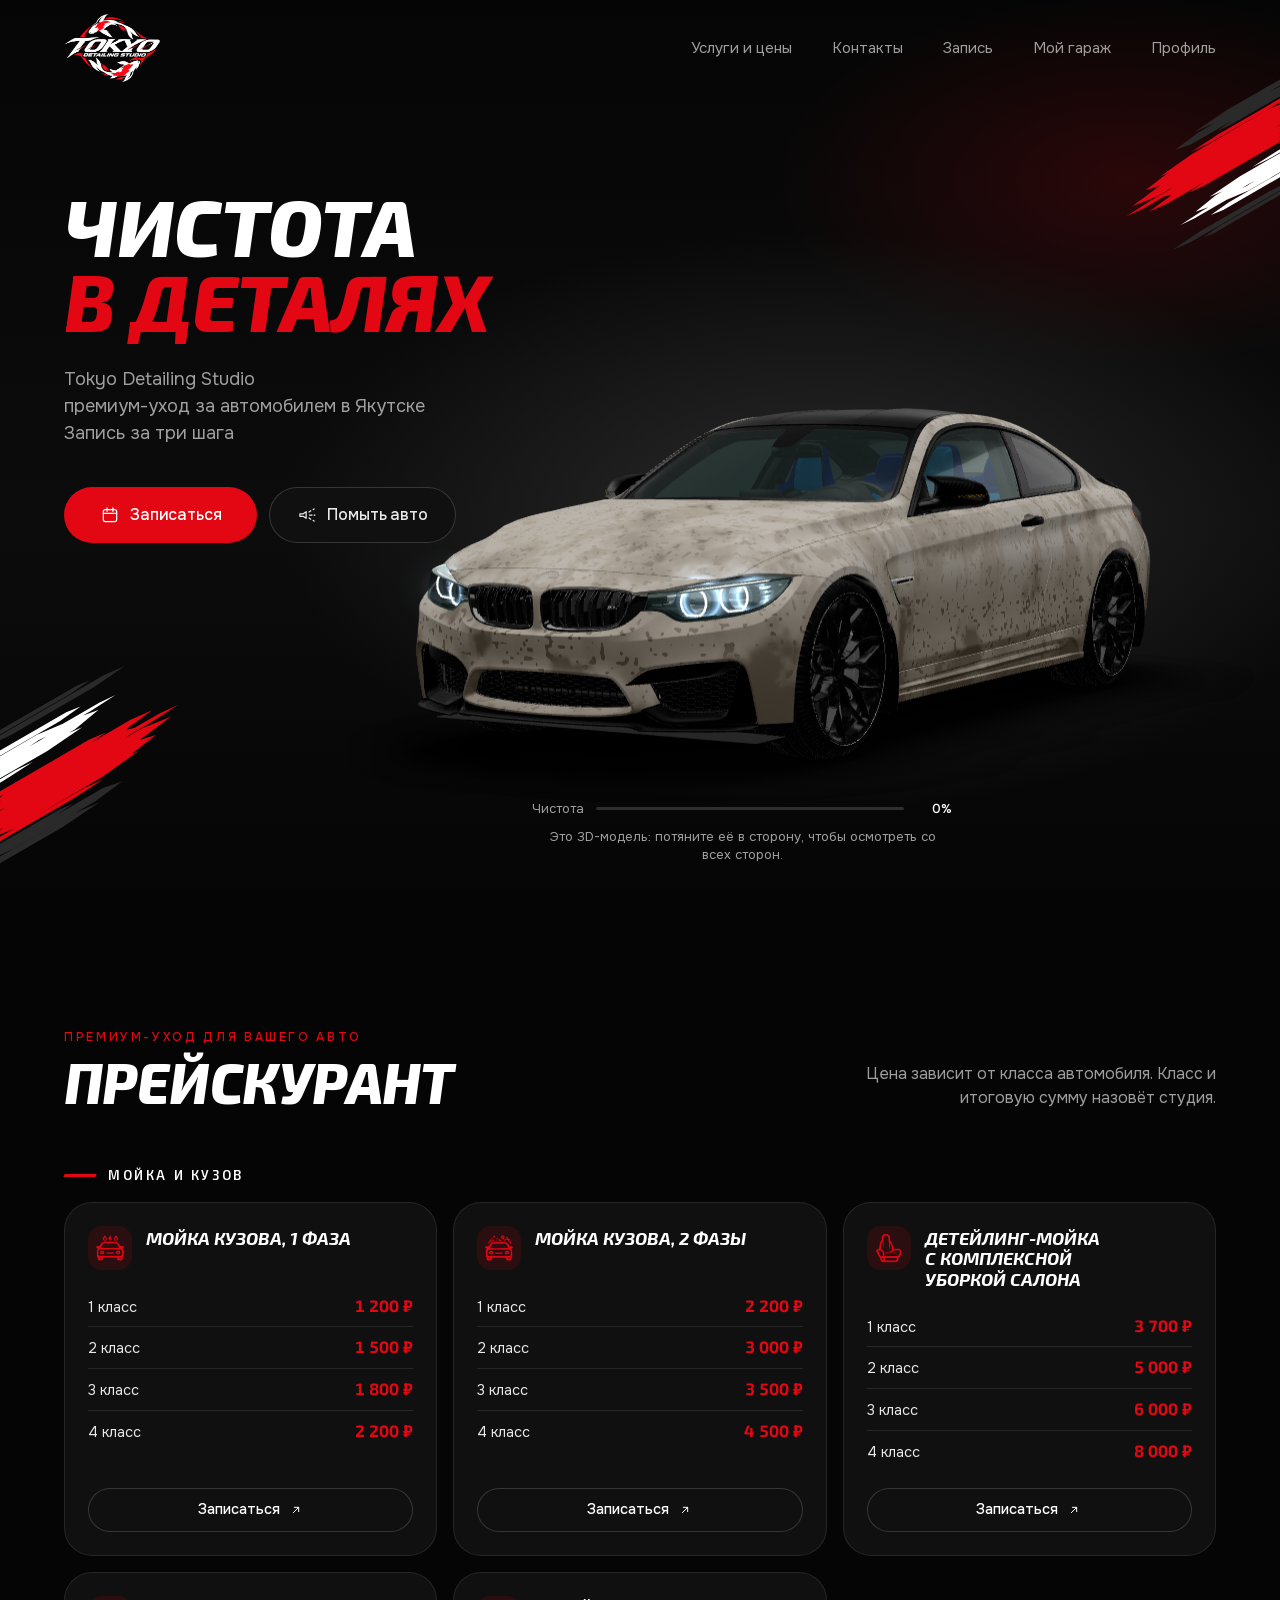
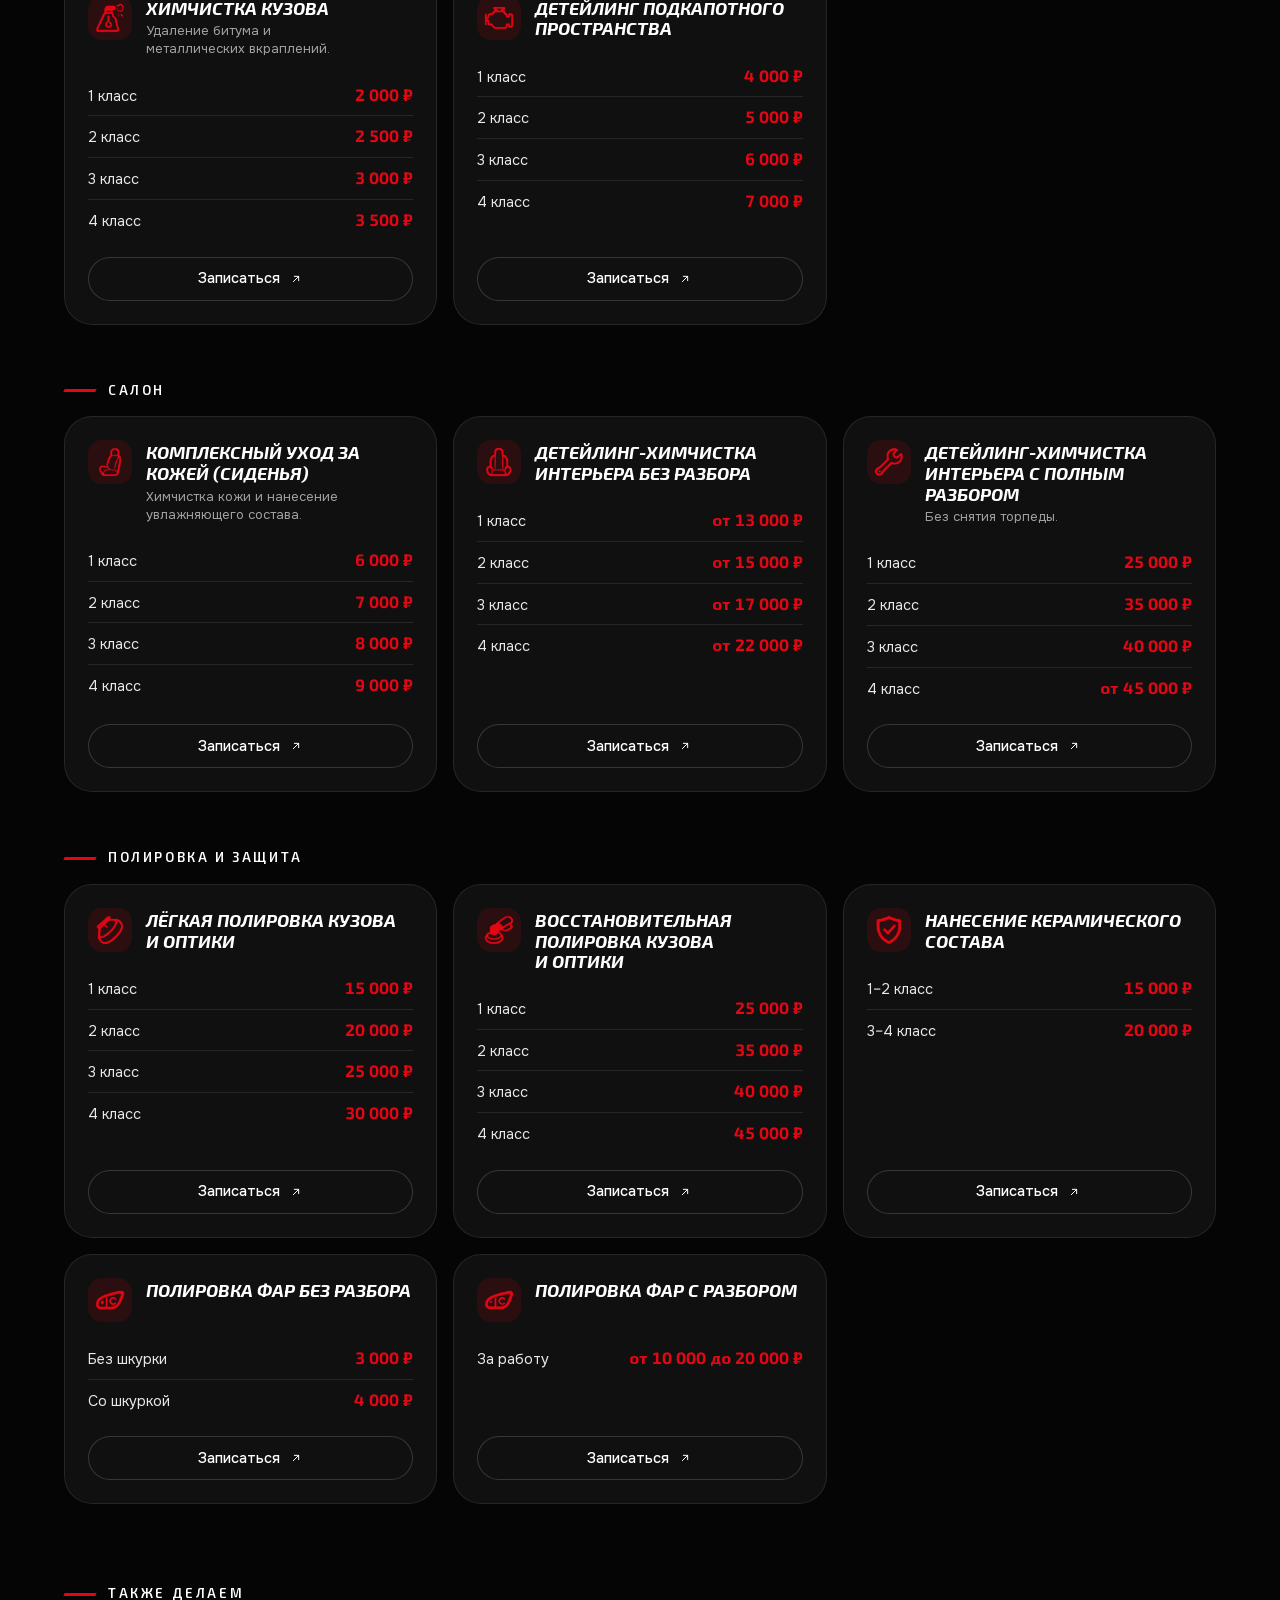
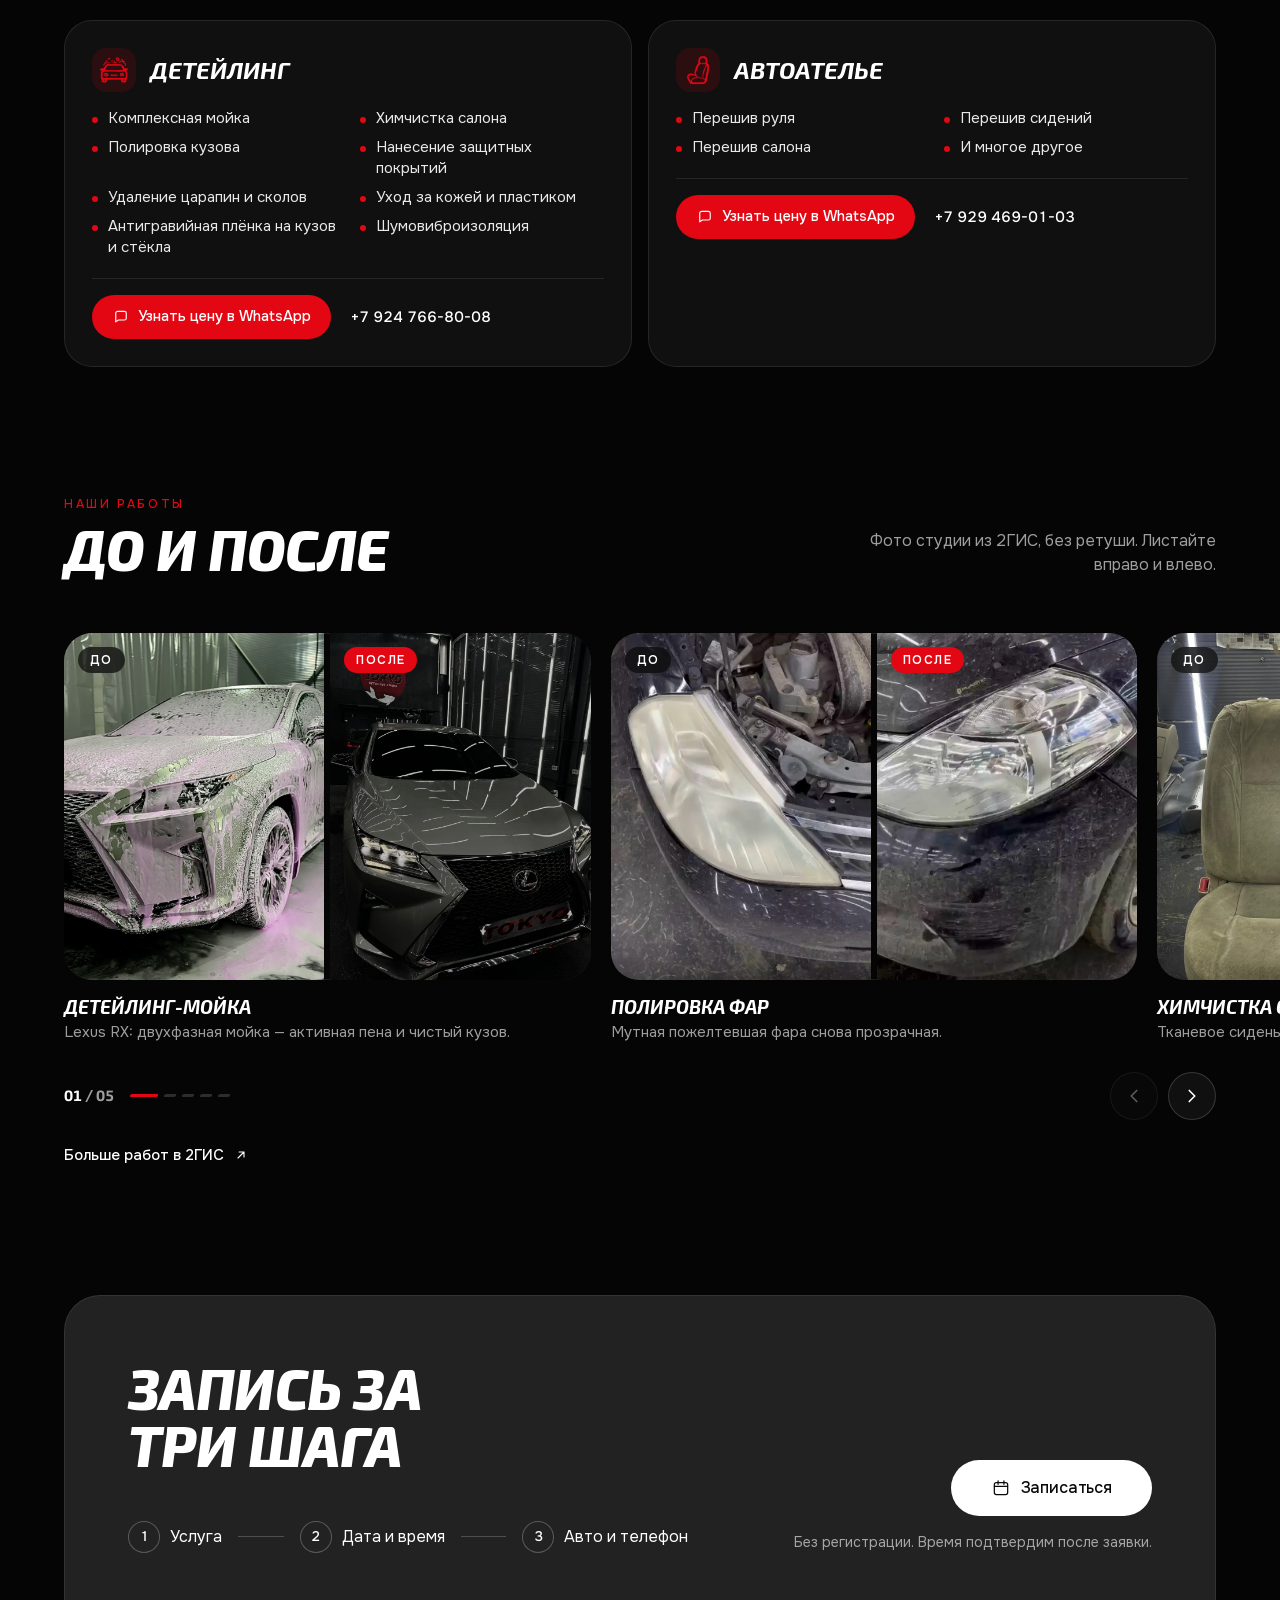
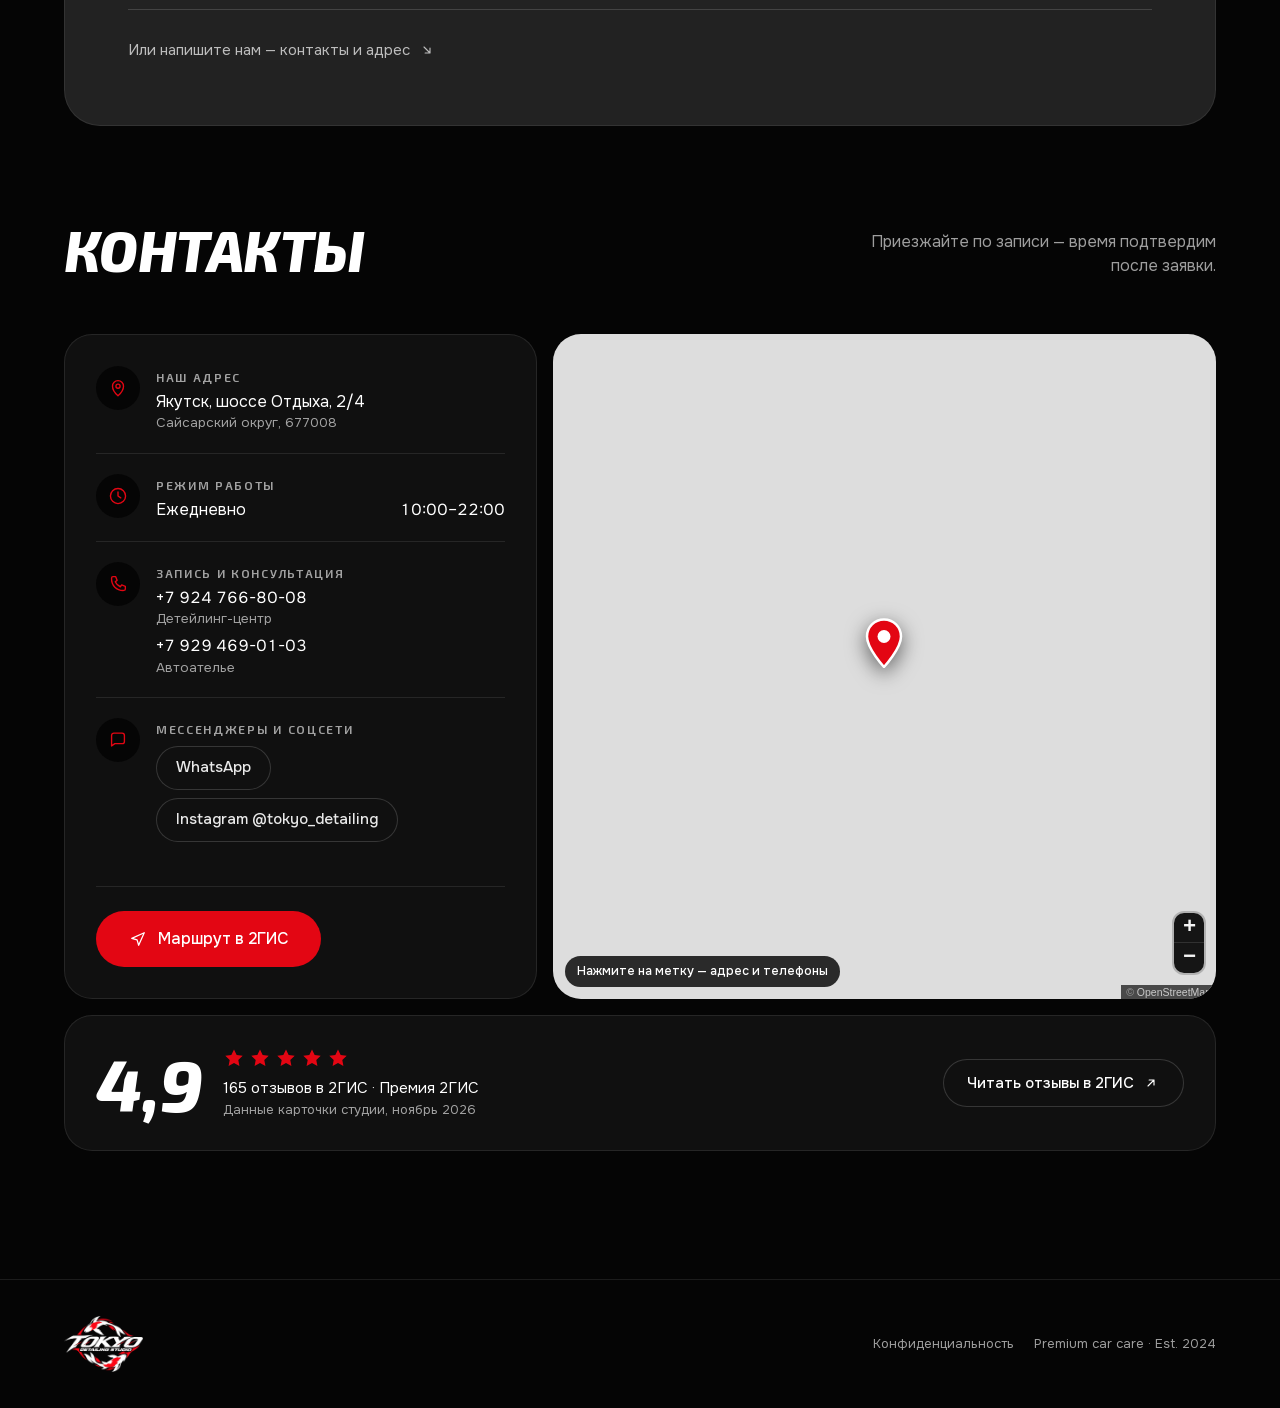
==== commit 88240222: "Быстрый ввод авто в записи, машина из заявки сохраняется в «Мой гараж» Co-Authored-By: Claude Opus 5" ====
--- a/index.html
+++ b/index.html
@@ -1 +1 @@
-<!DOCTYPE html><html lang="ru" data-theme="dark" class="s5PKCq_variable GpgOZW_variable antialiased"><head><meta charSet="utf-8"/><meta name="viewport" content="width=device-width, initial-scale=1, viewport-fit=cover"/><link rel="preload" href="/_next/static/media/01d917b2efda642a-s.p.0y1w0k24nk0rl.woff2" as="font" crossorigin="" type="font/woff2"/><link rel="preload" href="/_next/static/media/37253046121f9ac8-s.p.342nhdmq3f7um.woff2" as="font" crossorigin="" type="font/woff2"/><link rel="preload" href="/_next/static/media/4e40ad925acbda05-s.p.0xfoyxlx1-tli.woff2" as="font" crossorigin="" type="font/woff2"/><link rel="preload" href="/_next/static/media/57b2f9927c4082f3-s.p.0hvbihchgpcz-.woff2" as="font" crossorigin="" type="font/woff2"/><link rel="preload" href="/_next/static/media/751a0d19315937ce-s.p.3-p5cznzdfi69.woff2" as="font" crossorigin="" type="font/woff2"/><link rel="preload" href="/_next/static/media/c50b0495a1ff0f08-s.p.2sla2yow9-9p_.woff2" as="font" crossorigin="" type="font/woff2"/><link rel="preload" href="/brand/tokyo-logo.png" as="image"/><link rel="preload" as="image" href="/images/car-dirty.webp"/><link rel="preload" as="image" href="/images/works/lexus-wash-before.webp"/><link rel="preload" as="image" href="/images/works/lexus-wash-after.webp"/><link rel="preload" as="image" href="/images/works/lights-dark-before.webp"/><link rel="preload" as="image" href="/images/works/lights-dark-after.webp"/><link rel="stylesheet" href="/_next/static/chunks/2iof__2e8f0po.css" data-precedence="next"/><link rel="stylesheet" href="/_next/static/chunks/0n8kzvw2z_6as.css" data-precedence="next"/><link rel="preload" as="script" fetchPriority="low" href="/_next/static/chunks/1pcw6gskne7pf.js"/><script src="/_next/static/chunks/2whg2n5r_t_s1.js" async=""></script><script src="/_next/static/chunks/1k6vud4yuzdun.js" async=""></script><script src="/_next/static/chunks/1wt7al7iiuzbs.js" async=""></script><script src="/_next/static/chunks/turbopack-2u1d16houkiyo.js" async=""></script><script src="/_next/static/chunks/3du8_o0_9qs78.js" async=""></script><script src="/_next/static/chunks/2fxo7t787hc55.js" async=""></script><script src="/_next/static/chunks/0qc2k19szmv4y.js" async=""></script><script src="/_next/static/chunks/306l4kye9fggg.js" async=""></script><script src="/_next/static/chunks/3m1rgn0vzp36x.js" async=""></script><script src="/_next/static/chunks/17unem40n67aw.js" async=""></script><meta name="next-size-adjust" content=""/><meta name="theme-color" media="(prefers-color-scheme: light)" content="#050505"/><meta name="theme-color" media="(prefers-color-scheme: dark)" content="#050505"/><title>Tokyo Detailing Studio — детейлинг в Якутске</title><meta name="description" content="Мойка, химчистка, полировка, керамика. Прейскурант по классам авто и запись за три шага. Якутск, шоссе Отдыха, 2/4."/><meta name="application-name" content="Tokyo Detailing"/><link rel="manifest" href="/manifest.webmanifest"/><meta name="format-detection" content="telephone=no"/><meta name="mobile-web-app-capable" content="yes"/><meta name="apple-mobile-web-app-title" content="Tokyo"/><meta name="apple-mobile-web-app-status-bar-style" content="black-translucent"/><link rel="icon" href="/icon.png?icon.1gmn3g1608zho.png" sizes="96x96" type="image/png"/><link rel="apple-touch-icon" href="/apple-icon.png?apple-icon.33vqg0m949hzn.png" sizes="180x180" type="image/png"/><script>(function(){try{var p=null;try{p=localStorage.getItem("md-theme")}catch(e){}var d=true;var t=d?"dark":"light";document.documentElement.dataset.theme=t;var m=document.createElement("meta");m.name="theme-color";m.id="md-theme-color";m.content={"light":"#050505","dark":"#050505"}[t];document.head.prepend(m)}catch(e){}})()</script><script src="/_next/static/chunks/0cz1d0mv5g_q7.js" noModule=""></script></head><body class="min-h-svh bg-mist text-graphite"><div hidden=""><!--$--><!--/$--></div><header class="absolute inset-x-0 top-0 z-40 pt-[env(safe-area-inset-top)]"><div class="mx-auto flex h-16 max-w-[1440px] items-center justify-between px-5 lg:h-24 lg:px-16"><a aria-label="Tokyo Detailing Studio — на главную" class="relative z-50 block text-ink" href="/"><img src="/brand/tokyo-logo.png" alt="Tokyo Detailing Studio" width="720" height="510" class="block w-auto select-none h-11 lg:h-[68px]" draggable="false"/></a><div class="flex items-center gap-1 lg:gap-8"><nav aria-label="Основная навигация" class="hidden items-center gap-10 lg:flex"><a class="text-[15px] transition-colors duration-200 hover:text-ink text-muted" href="/#services">Услуги и цены</a><a class="text-[15px] transition-colors duration-200 hover:text-ink text-muted" href="/#contacts">Контакты</a><a class="text-[15px] transition-colors duration-200 hover:text-ink text-muted" href="/booking/">Запись</a><a class="text-[15px] transition-colors duration-200 hover:text-ink text-muted" href="/garage/">Мой гараж</a><a class="text-[15px] transition-colors duration-200 hover:text-ink text-muted" href="/profile/">Профиль</a></nav><button type="button" aria-label="Открыть меню" aria-expanded="false" class="relative z-50 -mr-2 flex size-11 items-center justify-center text-ink lg:hidden"><span class="relative block h-[10px] w-6"><span class="absolute left-0 top-0 h-[1.5px] w-6 rounded-full bg-current transition-transform duration-300 ease-soft "></span><span class="absolute bottom-0 left-0 h-[1.5px] w-6 rounded-full bg-current transition-transform duration-300 ease-soft "></span></span></button></div></div></header><main><section id="top" class="studio relative overflow-clip pt-[calc(env(safe-area-inset-top)+64px)] lg:h-svh lg:max-h-[1000px] lg:min-h-[760px] lg:pt-0"><div class="relative mx-auto flex h-full max-w-[1440px] flex-col px-5 lg:px-16"><div class="pointer-events-none relative z-10 pt-5 lg:pt-[clamp(150px,21vh,210px)]"><h1 class="text-[clamp(40px,11.6vw,54px)] leading-[0.98] text-ink lg:text-[clamp(64px,6.2vw,96px)] lg:leading-[0.94]" style="opacity:0.4;transform:translateY(22px)">Чистота<br/><span class="text-accent">в деталях</span></h1><p class="mt-4 max-w-[42ch] text-[16px] leading-[1.45] text-muted lg:mt-7 lg:max-w-[42ch] lg:text-[18px] lg:leading-[1.5]" style="opacity:0.4;transform:translateY(22px)">Tokyo Detailing Studio<br/>премиум-уход за автомобилем в Якутске<br/>Запись за три шага</p></div><div class="relative -mx-5 mt-1 lg:pointer-events-none lg:absolute lg:inset-0 lg:mx-0 lg:mt-0"><div class="relative ml-[-6vw] w-[124vw] lg:pointer-events-auto lg:absolute lg:bottom-[clamp(40px,9vh,96px)] lg:right-[-5vw] lg:ml-0 lg:w-[min(78vw,1180px)]" style="opacity:0;transform:translateX(70px)"><img alt="Автомобиль перед мойкой" draggable="false" width="1999" height="999" decoding="async" data-nimg="1" class="car-poster h-auto w-full select-none transition-opacity duration-700 ease-soft opacity-100" style="color:transparent" src="/images/car-dirty.webp"/><div class="car-canvas absolute inset-0 transition-opacity duration-700 ease-soft opacity-0"><!--$!--><template data-dgst=""></template><!--/$--></div></div><div class="relative mt-1 px-5 lg:pointer-events-auto lg:absolute lg:bottom-[clamp(20px,4vh,48px)] lg:left-[58%] lg:mt-0 lg:w-[420px] lg:-translate-x-1/2 lg:px-0" style="opacity:0.4;transform:translateY(22px)"><div class="mx-auto w-full max-w-[340px] lg:max-w-[420px]"><div class="flex min-h-[36px] items-center justify-center gap-3"><p aria-live="polite" class="text-center text-[12.5px] leading-[1.35] text-muted lg:text-[13px]">Загружаем 3D-модель…</p></div></div></div></div><div class="relative z-10 mt-6 flex gap-2.5 pb-8 lg:mt-10 lg:w-fit lg:gap-3 lg:pb-0" style="opacity:0.4;transform:translateY(22px)"><a class="inline-flex h-14 items-center justify-center gap-2.5 rounded-full text-[16px] font-medium tracking-[-0.01em] transition-[background-color,box-shadow,transform] duration-200 ease-soft bg-accent text-on-accent hover:bg-accent-strong active:scale-[0.985] order-2 flex-1 whitespace-nowrap px-4 lg:order-1 lg:flex-none lg:px-9" href="/booking/"><svg width="20" height="20" viewBox="0 0 24 24" fill="none" stroke="currentColor" stroke-width="1.5" stroke-linecap="round" stroke-linejoin="round" aria-hidden="true"><rect x="4" y="5.5" width="16" height="14.5" rx="2.5"></rect><path d="M4 10h16M8.5 3.5v4M15.5 3.5v4"></path></svg>Записаться</a><button type="button" class="inline-flex h-14 items-center justify-center gap-2.5 rounded-full text-[16px] font-medium tracking-[-0.01em] transition-[background-color,box-shadow,transform] duration-200 ease-soft bg-white text-graphite ring-1 ring-inset ring-line-strong hover:ring-graphite active:scale-[0.985] order-1 flex-1 whitespace-nowrap px-4 disabled:opacity-50 lg:order-2 lg:flex-none lg:px-7" aria-pressed="false" disabled=""><svg width="20" height="20" viewBox="0 0 24 24" fill="none" stroke="currentColor" stroke-width="1.5" stroke-linecap="round" stroke-linejoin="round" aria-hidden="true"><path d="M3.500 10.500h4l3.500-2.500v8l-3.500-2.500h-4z"></path><path d="m14.500 8.500 2-1.500M15 12h3M14.500 15.500l2 1.500M19.500 5.500l1-.8M20.500 12h1M19.500 18.500l1 .8"></path></svg>Помыть авто</button></div></div></section><section id="services" class="scroll-mt-6 bg-mist"><div class="mx-auto max-w-[1440px] px-5 py-16 lg:px-16 lg:py-32"><div class="flex flex-col gap-3 lg:flex-row lg:items-end lg:justify-between"><div><p class="text-[12px] font-medium uppercase tracking-[0.22em] text-accent">Премиум-уход для вашего авто</p><h2 class="section-title mt-2 text-[34px] font-bold leading-none text-ink lg:text-[56px]">Прейскурант</h2></div><p class="max-w-[40ch] text-[15px] leading-[1.5] text-muted lg:text-right lg:text-[16px]">Цена зависит от класса автомобиля. Класс и итоговую сумму назовёт студия.</p></div><div class="mt-8 grid gap-2.5 lg:mt-14 lg:gap-14"><div><h3 class="lg:hidden"><button type="button" aria-expanded="true" aria-controls="fold-wash" class="flex w-full items-center gap-3 rounded-[18px] px-4 py-4 text-left ring-1 ring-inset transition-[background-color,box-shadow] duration-300 bg-accent/12 ring-accent/50"><span aria-hidden="true" class="h-[3px] w-8 shrink-0 -skew-x-[24deg] bg-accent"></span><span class="min-w-0 flex-1 text-[12.5px] font-semibold uppercase tracking-[0.14em] text-ink lg:text-[13px] lg:tracking-[0.2em]">Мойка и кузов</span><span class="shrink-0 text-[12.5px] tabular-nums text-muted">5 услуг</span><svg width="20" height="20" viewBox="0 0 24 24" fill="none" stroke="currentColor" stroke-width="1.8" stroke-linecap="round" stroke-linejoin="round" aria-hidden="true" class="shrink-0 text-ink transition-transform duration-500 ease-soft rotate-180"><path d="m6 9 6 6 6-6"></path></svg></button></h3><h3 class="hidden items-center gap-3 lg:flex text-[12.5px] font-semibold uppercase tracking-[0.14em] text-ink lg:text-[13px] lg:tracking-[0.2em]"><span aria-hidden="true" class="h-[3px] w-8 shrink-0 -skew-x-[24deg] bg-accent"></span>Мойка и кузов</h3><div id="fold-wash" class="grid transition-[grid-template-rows,opacity] duration-500 ease-soft motion-reduce:transition-none lg:grid-rows-[1fr] lg:opacity-100 grid-rows-[1fr] opacity-100"><div class="min-h-0 overflow-hidden transition-[visibility] duration-500 lg:visible lg:overflow-visible visible"><div class="pt-2.5 lg:pt-4"><ul class="grid grid-cols-2 gap-2 lg:gap-4 xl:grid-cols-3"><li class="flex min-w-0"><article class="flex w-full min-w-0 flex-col rounded-[18px] bg-white p-3.5 ring-1 ring-inset ring-line transition-shadow duration-300 hover:ring-accent/60 lg:rounded-card lg:p-6"><div class="flex flex-col gap-2.5 lg:flex-row lg:items-start lg:gap-3.5"><span class="flex size-9 shrink-0 items-center justify-center rounded-[11px] bg-accent/12 text-accent lg:size-11 lg:rounded-[14px]"><span aria-hidden="true" class="inline-block shrink-0 bg-current size-[23px] lg:size-[30px]" style="-webkit-mask-image:url(&quot;/brand/icons/wash1.png&quot;);mask-image:url(&quot;/brand/icons/wash1.png&quot;);-webkit-mask-size:contain;mask-size:contain;-webkit-mask-repeat:no-repeat;mask-repeat:no-repeat;-webkit-mask-position:center;mask-position:center"></span></span><div class="min-w-0 lg:pt-0.5"><h4 class="hyphens-auto break-words font-display text-[13px] font-bold uppercase italic leading-[1.15] text-ink lg:text-pretty lg:text-[18px]">Мойка кузова, 1 фаза</h4></div></div><dl class="mt-2.5 flex-1 lg:mt-4"><div class="flex flex-wrap items-baseline justify-between gap-x-2 border-b border-line py-1.5 last:border-b-0 lg:gap-x-4 lg:py-2"><dt class="text-[13.5px] text-graphite lg:text-[14.5px]">1 класс</dt><dd class="font-display text-[16px] font-bold tabular-nums text-accent lg:whitespace-nowrap lg:text-[16.5px]">1 200 ₽</dd></div><div class="flex flex-wrap items-baseline justify-between gap-x-2 border-b border-line py-1.5 last:border-b-0 lg:gap-x-4 lg:py-2"><dt class="text-[13.5px] text-graphite lg:text-[14.5px]">2 класс</dt><dd class="font-display text-[16px] font-bold tabular-nums text-accent lg:whitespace-nowrap lg:text-[16.5px]">1 500 ₽</dd></div><div class="flex flex-wrap items-baseline justify-between gap-x-2 border-b border-line py-1.5 last:border-b-0 lg:gap-x-4 lg:py-2"><dt class="text-[13.5px] text-graphite lg:text-[14.5px]">3 класс</dt><dd class="font-display text-[16px] font-bold tabular-nums text-accent lg:whitespace-nowrap lg:text-[16.5px]">1 800 ₽</dd></div><div class="flex flex-wrap items-baseline justify-between gap-x-2 border-b border-line py-1.5 last:border-b-0 lg:gap-x-4 lg:py-2"><dt class="text-[13.5px] text-graphite lg:text-[14.5px]">4 класс</dt><dd class="font-display text-[16px] font-bold tabular-nums text-accent lg:whitespace-nowrap lg:text-[16.5px]">2 200 ₽</dd></div></dl><a class="mt-3 inline-flex h-10 items-center justify-center gap-1.5 rounded-full text-[13.5px] font-medium text-ink ring-1 ring-inset ring-line-strong transition-colors duration-200 hover:bg-accent hover:text-on-accent hover:ring-accent lg:mt-4 lg:h-11 lg:gap-2 lg:text-[14.5px]" href="/booking/?service=wash1">Записаться<span class="sr-only">: <!-- -->Мойка кузова, 1 фаза</span><svg width="16" height="16" viewBox="0 0 24 24" fill="none" stroke="currentColor" stroke-width="1.5" stroke-linecap="round" stroke-linejoin="round" aria-hidden="true"><path d="M8 16 16 8M9.500 8H16v6.500"></path></svg></a></article></li><li class="flex min-w-0"><article class="flex w-full min-w-0 flex-col rounded-[18px] bg-white p-3.5 ring-1 ring-inset ring-line transition-shadow duration-300 hover:ring-accent/60 lg:rounded-card lg:p-6"><div class="flex flex-col gap-2.5 lg:flex-row lg:items-start lg:gap-3.5"><span class="flex size-9 shrink-0 items-center justify-center rounded-[11px] bg-accent/12 text-accent lg:size-11 lg:rounded-[14px]"><span aria-hidden="true" class="inline-block shrink-0 bg-current size-[23px] lg:size-[30px]" style="-webkit-mask-image:url(&quot;/brand/icons/wash2.png&quot;);mask-image:url(&quot;/brand/icons/wash2.png&quot;);-webkit-mask-size:contain;mask-size:contain;-webkit-mask-repeat:no-repeat;mask-repeat:no-repeat;-webkit-mask-position:center;mask-position:center"></span></span><div class="min-w-0 lg:pt-0.5"><h4 class="hyphens-auto break-words font-display text-[13px] font-bold uppercase italic leading-[1.15] text-ink lg:text-pretty lg:text-[18px]">Мойка кузова, 2 фазы</h4></div></div><dl class="mt-2.5 flex-1 lg:mt-4"><div class="flex flex-wrap items-baseline justify-between gap-x-2 border-b border-line py-1.5 last:border-b-0 lg:gap-x-4 lg:py-2"><dt class="text-[13.5px] text-graphite lg:text-[14.5px]">1 класс</dt><dd class="font-display text-[16px] font-bold tabular-nums text-accent lg:whitespace-nowrap lg:text-[16.5px]">2 200 ₽</dd></div><div class="flex flex-wrap items-baseline justify-between gap-x-2 border-b border-line py-1.5 last:border-b-0 lg:gap-x-4 lg:py-2"><dt class="text-[13.5px] text-graphite lg:text-[14.5px]">2 класс</dt><dd class="font-display text-[16px] font-bold tabular-nums text-accent lg:whitespace-nowrap lg:text-[16.5px]">3 000 ₽</dd></div><div class="flex flex-wrap items-baseline justify-between gap-x-2 border-b border-line py-1.5 last:border-b-0 lg:gap-x-4 lg:py-2"><dt class="text-[13.5px] text-graphite lg:text-[14.5px]">3 класс</dt><dd class="font-display text-[16px] font-bold tabular-nums text-accent lg:whitespace-nowrap lg:text-[16.5px]">3 500 ₽</dd></div><div class="flex flex-wrap items-baseline justify-between gap-x-2 border-b border-line py-1.5 last:border-b-0 lg:gap-x-4 lg:py-2"><dt class="text-[13.5px] text-graphite lg:text-[14.5px]">4 класс</dt><dd class="font-display text-[16px] font-bold tabular-nums text-accent lg:whitespace-nowrap lg:text-[16.5px]">4 500 ₽</dd></div></dl><a class="mt-3 inline-flex h-10 items-center justify-center gap-1.5 rounded-full text-[13.5px] font-medium text-ink ring-1 ring-inset ring-line-strong transition-colors duration-200 hover:bg-accent hover:text-on-accent hover:ring-accent lg:mt-4 lg:h-11 lg:gap-2 lg:text-[14.5px]" href="/booking/?service=wash2">Записаться<span class="sr-only">: <!-- -->Мойка кузова, 2 фазы</span><svg width="16" height="16" viewBox="0 0 24 24" fill="none" stroke="currentColor" stroke-width="1.5" stroke-linecap="round" stroke-linejoin="round" aria-hidden="true"><path d="M8 16 16 8M9.500 8H16v6.500"></path></svg></a></article></li><li class="flex min-w-0"><article class="flex w-full min-w-0 flex-col rounded-[18px] bg-white p-3.5 ring-1 ring-inset ring-line transition-shadow duration-300 hover:ring-accent/60 lg:rounded-card lg:p-6"><div class="flex flex-col gap-2.5 lg:flex-row lg:items-start lg:gap-3.5"><span class="flex size-9 shrink-0 items-center justify-center rounded-[11px] bg-accent/12 text-accent lg:size-11 lg:rounded-[14px]"><span aria-hidden="true" class="inline-block shrink-0 bg-current size-[23px] lg:size-[30px]" style="-webkit-mask-image:url(&quot;/brand/icons/wash-salon.png&quot;);mask-image:url(&quot;/brand/icons/wash-salon.png&quot;);-webkit-mask-size:contain;mask-size:contain;-webkit-mask-repeat:no-repeat;mask-repeat:no-repeat;-webkit-mask-position:center;mask-position:center"></span></span><div class="min-w-0 lg:pt-0.5"><h4 class="hyphens-auto break-words font-display text-[13px] font-bold uppercase italic leading-[1.15] text-ink lg:text-pretty lg:text-[18px]">Детейлинг-мойка с комплексной уборкой салона</h4></div></div><dl class="mt-2.5 flex-1 lg:mt-4"><div class="flex flex-wrap items-baseline justify-between gap-x-2 border-b border-line py-1.5 last:border-b-0 lg:gap-x-4 lg:py-2"><dt class="text-[13.5px] text-graphite lg:text-[14.5px]">1 класс</dt><dd class="font-display text-[16px] font-bold tabular-nums text-accent lg:whitespace-nowrap lg:text-[16.5px]">3 700 ₽</dd></div><div class="flex flex-wrap items-baseline justify-between gap-x-2 border-b border-line py-1.5 last:border-b-0 lg:gap-x-4 lg:py-2"><dt class="text-[13.5px] text-graphite lg:text-[14.5px]">2 класс</dt><dd class="font-display text-[16px] font-bold tabular-nums text-accent lg:whitespace-nowrap lg:text-[16.5px]">5 000 ₽</dd></div><div class="flex flex-wrap items-baseline justify-between gap-x-2 border-b border-line py-1.5 last:border-b-0 lg:gap-x-4 lg:py-2"><dt class="text-[13.5px] text-graphite lg:text-[14.5px]">3 класс</dt><dd class="font-display text-[16px] font-bold tabular-nums text-accent lg:whitespace-nowrap lg:text-[16.5px]">6 000 ₽</dd></div><div class="flex flex-wrap items-baseline justify-between gap-x-2 border-b border-line py-1.5 last:border-b-0 lg:gap-x-4 lg:py-2"><dt class="text-[13.5px] text-graphite lg:text-[14.5px]">4 класс</dt><dd class="font-display text-[16px] font-bold tabular-nums text-accent lg:whitespace-nowrap lg:text-[16.5px]">8 000 ₽</dd></div></dl><a class="mt-3 inline-flex h-10 items-center justify-center gap-1.5 rounded-full text-[13.5px] font-medium text-ink ring-1 ring-inset ring-line-strong transition-colors duration-200 hover:bg-accent hover:text-on-accent hover:ring-accent lg:mt-4 lg:h-11 lg:gap-2 lg:text-[14.5px]" href="/booking/?service=wash-salon">Записаться<span class="sr-only">: <!-- -->Детейлинг-мойка с комплексной уборкой салона</span><svg width="16" height="16" viewBox="0 0 24 24" fill="none" stroke="currentColor" stroke-width="1.5" stroke-linecap="round" stroke-linejoin="round" aria-hidden="true"><path d="M8 16 16 8M9.500 8H16v6.500"></path></svg></a></article></li><li class="flex min-w-0"><article class="flex w-full min-w-0 flex-col rounded-[18px] bg-white p-3.5 ring-1 ring-inset ring-line transition-shadow duration-300 hover:ring-accent/60 lg:rounded-card lg:p-6"><div class="flex flex-col gap-2.5 lg:flex-row lg:items-start lg:gap-3.5"><span class="flex size-9 shrink-0 items-center justify-center rounded-[11px] bg-accent/12 text-accent lg:size-11 lg:rounded-[14px]"><span aria-hidden="true" class="inline-block shrink-0 bg-current size-[23px] lg:size-[30px]" style="-webkit-mask-image:url(&quot;/brand/icons/body-chem.png&quot;);mask-image:url(&quot;/brand/icons/body-chem.png&quot;);-webkit-mask-size:contain;mask-size:contain;-webkit-mask-repeat:no-repeat;mask-repeat:no-repeat;-webkit-mask-position:center;mask-position:center"></span></span><div class="min-w-0 lg:pt-0.5"><h4 class="hyphens-auto break-words font-display text-[13px] font-bold uppercase italic leading-[1.15] text-ink lg:text-pretty lg:text-[18px]">Химчистка кузова</h4><p class="mt-1 text-[11.5px] leading-[1.35] text-muted lg:text-[13px] lg:leading-[1.4]">Удаление битума и металлических вкраплений.</p></div></div><dl class="mt-2.5 flex-1 lg:mt-4"><div class="flex flex-wrap items-baseline justify-between gap-x-2 border-b border-line py-1.5 last:border-b-0 lg:gap-x-4 lg:py-2"><dt class="text-[13.5px] text-graphite lg:text-[14.5px]">1 класс</dt><dd class="font-display text-[16px] font-bold tabular-nums text-accent lg:whitespace-nowrap lg:text-[16.5px]">2 000 ₽</dd></div><div class="flex flex-wrap items-baseline justify-between gap-x-2 border-b border-line py-1.5 last:border-b-0 lg:gap-x-4 lg:py-2"><dt class="text-[13.5px] text-graphite lg:text-[14.5px]">2 класс</dt><dd class="font-display text-[16px] font-bold tabular-nums text-accent lg:whitespace-nowrap lg:text-[16.5px]">2 500 ₽</dd></div><div class="flex flex-wrap items-baseline justify-between gap-x-2 border-b border-line py-1.5 last:border-b-0 lg:gap-x-4 lg:py-2"><dt class="text-[13.5px] text-graphite lg:text-[14.5px]">3 класс</dt><dd class="font-display text-[16px] font-bold tabular-nums text-accent lg:whitespace-nowrap lg:text-[16.5px]">3 000 ₽</dd></div><div class="flex flex-wrap items-baseline justify-between gap-x-2 border-b border-line py-1.5 last:border-b-0 lg:gap-x-4 lg:py-2"><dt class="text-[13.5px] text-graphite lg:text-[14.5px]">4 класс</dt><dd class="font-display text-[16px] font-bold tabular-nums text-accent lg:whitespace-nowrap lg:text-[16.5px]">3 500 ₽</dd></div></dl><a class="mt-3 inline-flex h-10 items-center justify-center gap-1.5 rounded-full text-[13.5px] font-medium text-ink ring-1 ring-inset ring-line-strong transition-colors duration-200 hover:bg-accent hover:text-on-accent hover:ring-accent lg:mt-4 lg:h-11 lg:gap-2 lg:text-[14.5px]" href="/booking/?service=body-chem">Записаться<span class="sr-only">: <!-- -->Химчистка кузова</span><svg width="16" height="16" viewBox="0 0 24 24" fill="none" stroke="currentColor" stroke-width="1.5" stroke-linecap="round" stroke-linejoin="round" aria-hidden="true"><path d="M8 16 16 8M9.500 8H16v6.500"></path></svg></a></article></li><li class="flex min-w-0"><article class="flex w-full min-w-0 flex-col rounded-[18px] bg-white p-3.5 ring-1 ring-inset ring-line transition-shadow duration-300 hover:ring-accent/60 lg:rounded-card lg:p-6"><div class="flex flex-col gap-2.5 lg:flex-row lg:items-start lg:gap-3.5"><span class="flex size-9 shrink-0 items-center justify-center rounded-[11px] bg-accent/12 text-accent lg:size-11 lg:rounded-[14px]"><span aria-hidden="true" class="inline-block shrink-0 bg-current size-[23px] lg:size-[30px]" style="-webkit-mask-image:url(&quot;/brand/icons/engine.png&quot;);mask-image:url(&quot;/brand/icons/engine.png&quot;);-webkit-mask-size:contain;mask-size:contain;-webkit-mask-repeat:no-repeat;mask-repeat:no-repeat;-webkit-mask-position:center;mask-position:center"></span></span><div class="min-w-0 lg:pt-0.5"><h4 class="hyphens-auto break-words font-display text-[13px] font-bold uppercase italic leading-[1.15] text-ink lg:text-pretty lg:text-[18px]">Детейлинг подкапотного пространства</h4></div></div><dl class="mt-2.5 flex-1 lg:mt-4"><div class="flex flex-wrap items-baseline justify-between gap-x-2 border-b border-line py-1.5 last:border-b-0 lg:gap-x-4 lg:py-2"><dt class="text-[13.5px] text-graphite lg:text-[14.5px]">1 класс</dt><dd class="font-display text-[16px] font-bold tabular-nums text-accent lg:whitespace-nowrap lg:text-[16.5px]">4 000 ₽</dd></div><div class="flex flex-wrap items-baseline justify-between gap-x-2 border-b border-line py-1.5 last:border-b-0 lg:gap-x-4 lg:py-2"><dt class="text-[13.5px] text-graphite lg:text-[14.5px]">2 класс</dt><dd class="font-display text-[16px] font-bold tabular-nums text-accent lg:whitespace-nowrap lg:text-[16.5px]">5 000 ₽</dd></div><div class="flex flex-wrap items-baseline justify-between gap-x-2 border-b border-line py-1.5 last:border-b-0 lg:gap-x-4 lg:py-2"><dt class="text-[13.5px] text-graphite lg:text-[14.5px]">3 класс</dt><dd class="font-display text-[16px] font-bold tabular-nums text-accent lg:whitespace-nowrap lg:text-[16.5px]">6 000 ₽</dd></div><div class="flex flex-wrap items-baseline justify-between gap-x-2 border-b border-line py-1.5 last:border-b-0 lg:gap-x-4 lg:py-2"><dt class="text-[13.5px] text-graphite lg:text-[14.5px]">4 класс</dt><dd class="font-display text-[16px] font-bold tabular-nums text-accent lg:whitespace-nowrap lg:text-[16.5px]">7 000 ₽</dd></div></dl><a class="mt-3 inline-flex h-10 items-center justify-center gap-1.5 rounded-full text-[13.5px] font-medium text-ink ring-1 ring-inset ring-line-strong transition-colors duration-200 hover:bg-accent hover:text-on-accent hover:ring-accent lg:mt-4 lg:h-11 lg:gap-2 lg:text-[14.5px]" href="/booking/?service=engine">Записаться<span class="sr-only">: <!-- -->Детейлинг подкапотного пространства</span><svg width="16" height="16" viewBox="0 0 24 24" fill="none" stroke="currentColor" stroke-width="1.5" stroke-linecap="round" stroke-linejoin="round" aria-hidden="true"><path d="M8 16 16 8M9.500 8H16v6.500"></path></svg></a></article></li></ul></div></div></div></div><div><h3 class="lg:hidden"><button type="button" aria-expanded="false" aria-controls="fold-interior" class="flex w-full items-center gap-3 rounded-[18px] px-4 py-4 text-left ring-1 ring-inset transition-[background-color,box-shadow] duration-300 bg-white ring-line"><span aria-hidden="true" class="h-[3px] w-8 shrink-0 -skew-x-[24deg] bg-accent"></span><span class="min-w-0 flex-1 text-[12.5px] font-semibold uppercase tracking-[0.14em] text-ink lg:text-[13px] lg:tracking-[0.2em]">Салон</span><span class="shrink-0 text-[12.5px] tabular-nums text-muted">3 услуги</span><svg width="20" height="20" viewBox="0 0 24 24" fill="none" stroke="currentColor" stroke-width="1.8" stroke-linecap="round" stroke-linejoin="round" aria-hidden="true" class="shrink-0 text-ink transition-transform duration-500 ease-soft "><path d="m6 9 6 6 6-6"></path></svg></button></h3><h3 class="hidden items-center gap-3 lg:flex text-[12.5px] font-semibold uppercase tracking-[0.14em] text-ink lg:text-[13px] lg:tracking-[0.2em]"><span aria-hidden="true" class="h-[3px] w-8 shrink-0 -skew-x-[24deg] bg-accent"></span>Салон</h3><div id="fold-interior" class="grid transition-[grid-template-rows,opacity] duration-500 ease-soft motion-reduce:transition-none lg:grid-rows-[1fr] lg:opacity-100 grid-rows-[0fr] opacity-0"><div class="min-h-0 overflow-hidden transition-[visibility] duration-500 lg:visible lg:overflow-visible invisible"><div class="pt-2.5 lg:pt-4"><ul class="grid grid-cols-2 gap-2 lg:gap-4 xl:grid-cols-3"><li class="flex min-w-0"><article class="flex w-full min-w-0 flex-col rounded-[18px] bg-white p-3.5 ring-1 ring-inset ring-line transition-shadow duration-300 hover:ring-accent/60 lg:rounded-card lg:p-6"><div class="flex flex-col gap-2.5 lg:flex-row lg:items-start lg:gap-3.5"><span class="flex size-9 shrink-0 items-center justify-center rounded-[11px] bg-accent/12 text-accent lg:size-11 lg:rounded-[14px]"><span aria-hidden="true" class="inline-block shrink-0 bg-current size-[23px] lg:size-[30px]" style="-webkit-mask-image:url(&quot;/brand/icons/leather.png&quot;);mask-image:url(&quot;/brand/icons/leather.png&quot;);-webkit-mask-size:contain;mask-size:contain;-webkit-mask-repeat:no-repeat;mask-repeat:no-repeat;-webkit-mask-position:center;mask-position:center"></span></span><div class="min-w-0 lg:pt-0.5"><h4 class="hyphens-auto break-words font-display text-[13px] font-bold uppercase italic leading-[1.15] text-ink lg:text-pretty lg:text-[18px]">Комплексный уход за кожей (сиденья)</h4><p class="mt-1 text-[11.5px] leading-[1.35] text-muted lg:text-[13px] lg:leading-[1.4]">Химчистка кожи и нанесение увлажняющего состава.</p></div></div><dl class="mt-2.5 flex-1 lg:mt-4"><div class="flex flex-wrap items-baseline justify-between gap-x-2 border-b border-line py-1.5 last:border-b-0 lg:gap-x-4 lg:py-2"><dt class="text-[13.5px] text-graphite lg:text-[14.5px]">1 класс</dt><dd class="font-display text-[16px] font-bold tabular-nums text-accent lg:whitespace-nowrap lg:text-[16.5px]">6 000 ₽</dd></div><div class="flex flex-wrap items-baseline justify-between gap-x-2 border-b border-line py-1.5 last:border-b-0 lg:gap-x-4 lg:py-2"><dt class="text-[13.5px] text-graphite lg:text-[14.5px]">2 класс</dt><dd class="font-display text-[16px] font-bold tabular-nums text-accent lg:whitespace-nowrap lg:text-[16.5px]">7 000 ₽</dd></div><div class="flex flex-wrap items-baseline justify-between gap-x-2 border-b border-line py-1.5 last:border-b-0 lg:gap-x-4 lg:py-2"><dt class="text-[13.5px] text-graphite lg:text-[14.5px]">3 класс</dt><dd class="font-display text-[16px] font-bold tabular-nums text-accent lg:whitespace-nowrap lg:text-[16.5px]">8 000 ₽</dd></div><div class="flex flex-wrap items-baseline justify-between gap-x-2 border-b border-line py-1.5 last:border-b-0 lg:gap-x-4 lg:py-2"><dt class="text-[13.5px] text-graphite lg:text-[14.5px]">4 класс</dt><dd class="font-display text-[16px] font-bold tabular-nums text-accent lg:whitespace-nowrap lg:text-[16.5px]">9 000 ₽</dd></div></dl><a class="mt-3 inline-flex h-10 items-center justify-center gap-1.5 rounded-full text-[13.5px] font-medium text-ink ring-1 ring-inset ring-line-strong transition-colors duration-200 hover:bg-accent hover:text-on-accent hover:ring-accent lg:mt-4 lg:h-11 lg:gap-2 lg:text-[14.5px]" href="/booking/?service=leather">Записаться<span class="sr-only">: <!-- -->Комплексный уход за кожей (сиденья)</span><svg width="16" height="16" viewBox="0 0 24 24" fill="none" stroke="currentColor" stroke-width="1.5" stroke-linecap="round" stroke-linejoin="round" aria-hidden="true"><path d="M8 16 16 8M9.500 8H16v6.500"></path></svg></a></article></li><li class="flex min-w-0"><article class="flex w-full min-w-0 flex-col rounded-[18px] bg-white p-3.5 ring-1 ring-inset ring-line transition-shadow duration-300 hover:ring-accent/60 lg:rounded-card lg:p-6"><div class="flex flex-col gap-2.5 lg:flex-row lg:items-start lg:gap-3.5"><span class="flex size-9 shrink-0 items-center justify-center rounded-[11px] bg-accent/12 text-accent lg:size-11 lg:rounded-[14px]"><span aria-hidden="true" class="inline-block shrink-0 bg-current size-[23px] lg:size-[30px]" style="-webkit-mask-image:url(&quot;/brand/icons/interior.png&quot;);mask-image:url(&quot;/brand/icons/interior.png&quot;);-webkit-mask-size:contain;mask-size:contain;-webkit-mask-repeat:no-repeat;mask-repeat:no-repeat;-webkit-mask-position:center;mask-position:center"></span></span><div class="min-w-0 lg:pt-0.5"><h4 class="hyphens-auto break-words font-display text-[13px] font-bold uppercase italic leading-[1.15] text-ink lg:text-pretty lg:text-[18px]">Детейлинг-химчистка интерьера без разбора</h4></div></div><dl class="mt-2.5 flex-1 lg:mt-4"><div class="flex flex-wrap items-baseline justify-between gap-x-2 border-b border-line py-1.5 last:border-b-0 lg:gap-x-4 lg:py-2"><dt class="text-[13.5px] text-graphite lg:text-[14.5px]">1 класс</dt><dd class="font-display text-[16px] font-bold tabular-nums text-accent lg:whitespace-nowrap lg:text-[16.5px]">от 13 000 ₽</dd></div><div class="flex flex-wrap items-baseline justify-between gap-x-2 border-b border-line py-1.5 last:border-b-0 lg:gap-x-4 lg:py-2"><dt class="text-[13.5px] text-graphite lg:text-[14.5px]">2 класс</dt><dd class="font-display text-[16px] font-bold tabular-nums text-accent lg:whitespace-nowrap lg:text-[16.5px]">от 15 000 ₽</dd></div><div class="flex flex-wrap items-baseline justify-between gap-x-2 border-b border-line py-1.5 last:border-b-0 lg:gap-x-4 lg:py-2"><dt class="text-[13.5px] text-graphite lg:text-[14.5px]">3 класс</dt><dd class="font-display text-[16px] font-bold tabular-nums text-accent lg:whitespace-nowrap lg:text-[16.5px]">от 17 000 ₽</dd></div><div class="flex flex-wrap items-baseline justify-between gap-x-2 border-b border-line py-1.5 last:border-b-0 lg:gap-x-4 lg:py-2"><dt class="text-[13.5px] text-graphite lg:text-[14.5px]">4 класс</dt><dd class="font-display text-[16px] font-bold tabular-nums text-accent lg:whitespace-nowrap lg:text-[16.5px]">от 22 000 ₽</dd></div></dl><a class="mt-3 inline-flex h-10 items-center justify-center gap-1.5 rounded-full text-[13.5px] font-medium text-ink ring-1 ring-inset ring-line-strong transition-colors duration-200 hover:bg-accent hover:text-on-accent hover:ring-accent lg:mt-4 lg:h-11 lg:gap-2 lg:text-[14.5px]" href="/booking/?service=interior">Записаться<span class="sr-only">: <!-- -->Детейлинг-химчистка интерьера без разбора</span><svg width="16" height="16" viewBox="0 0 24 24" fill="none" stroke="currentColor" stroke-width="1.5" stroke-linecap="round" stroke-linejoin="round" aria-hidden="true"><path d="M8 16 16 8M9.500 8H16v6.500"></path></svg></a></article></li><li class="flex min-w-0"><article class="flex w-full min-w-0 flex-col rounded-[18px] bg-white p-3.5 ring-1 ring-inset ring-line transition-shadow duration-300 hover:ring-accent/60 lg:rounded-card lg:p-6"><div class="flex flex-col gap-2.5 lg:flex-row lg:items-start lg:gap-3.5"><span class="flex size-9 shrink-0 items-center justify-center rounded-[11px] bg-accent/12 text-accent lg:size-11 lg:rounded-[14px]"><span aria-hidden="true" class="inline-block shrink-0 bg-current size-[23px] lg:size-[30px]" style="-webkit-mask-image:url(&quot;/brand/icons/interior-full.png&quot;);mask-image:url(&quot;/brand/icons/interior-full.png&quot;);-webkit-mask-size:contain;mask-size:contain;-webkit-mask-repeat:no-repeat;mask-repeat:no-repeat;-webkit-mask-position:center;mask-position:center"></span></span><div class="min-w-0 lg:pt-0.5"><h4 class="hyphens-auto break-words font-display text-[13px] font-bold uppercase italic leading-[1.15] text-ink lg:text-pretty lg:text-[18px]">Детейлинг-химчистка интерьера с полным разбором</h4><p class="mt-1 text-[11.5px] leading-[1.35] text-muted lg:text-[13px] lg:leading-[1.4]">Без снятия торпеды.</p></div></div><dl class="mt-2.5 flex-1 lg:mt-4"><div class="flex flex-wrap items-baseline justify-between gap-x-2 border-b border-line py-1.5 last:border-b-0 lg:gap-x-4 lg:py-2"><dt class="text-[13.5px] text-graphite lg:text-[14.5px]">1 класс</dt><dd class="font-display text-[16px] font-bold tabular-nums text-accent lg:whitespace-nowrap lg:text-[16.5px]">25 000 ₽</dd></div><div class="flex flex-wrap items-baseline justify-between gap-x-2 border-b border-line py-1.5 last:border-b-0 lg:gap-x-4 lg:py-2"><dt class="text-[13.5px] text-graphite lg:text-[14.5px]">2 класс</dt><dd class="font-display text-[16px] font-bold tabular-nums text-accent lg:whitespace-nowrap lg:text-[16.5px]">35 000 ₽</dd></div><div class="flex flex-wrap items-baseline justify-between gap-x-2 border-b border-line py-1.5 last:border-b-0 lg:gap-x-4 lg:py-2"><dt class="text-[13.5px] text-graphite lg:text-[14.5px]">3 класс</dt><dd class="font-display text-[16px] font-bold tabular-nums text-accent lg:whitespace-nowrap lg:text-[16.5px]">40 000 ₽</dd></div><div class="flex flex-wrap items-baseline justify-between gap-x-2 border-b border-line py-1.5 last:border-b-0 lg:gap-x-4 lg:py-2"><dt class="text-[13.5px] text-graphite lg:text-[14.5px]">4 класс</dt><dd class="font-display text-[16px] font-bold tabular-nums text-accent lg:whitespace-nowrap lg:text-[16.5px]">от 45 000 ₽</dd></div></dl><a class="mt-3 inline-flex h-10 items-center justify-center gap-1.5 rounded-full text-[13.5px] font-medium text-ink ring-1 ring-inset ring-line-strong transition-colors duration-200 hover:bg-accent hover:text-on-accent hover:ring-accent lg:mt-4 lg:h-11 lg:gap-2 lg:text-[14.5px]" href="/booking/?service=interior-full">Записаться<span class="sr-only">: <!-- -->Детейлинг-химчистка интерьера с полным разбором</span><svg width="16" height="16" viewBox="0 0 24 24" fill="none" stroke="currentColor" stroke-width="1.5" stroke-linecap="round" stroke-linejoin="round" aria-hidden="true"><path d="M8 16 16 8M9.500 8H16v6.500"></path></svg></a></article></li></ul></div></div></div></div><div><h3 class="lg:hidden"><button type="button" aria-expanded="false" aria-controls="fold-polish" class="flex w-full items-center gap-3 rounded-[18px] px-4 py-4 text-left ring-1 ring-inset transition-[background-color,box-shadow] duration-300 bg-white ring-line"><span aria-hidden="true" class="h-[3px] w-8 shrink-0 -skew-x-[24deg] bg-accent"></span><span class="min-w-0 flex-1 text-[12.5px] font-semibold uppercase tracking-[0.14em] text-ink lg:text-[13px] lg:tracking-[0.2em]">Полировка и защита</span><span class="shrink-0 text-[12.5px] tabular-nums text-muted">5 услуг</span><svg width="20" height="20" viewBox="0 0 24 24" fill="none" stroke="currentColor" stroke-width="1.8" stroke-linecap="round" stroke-linejoin="round" aria-hidden="true" class="shrink-0 text-ink transition-transform duration-500 ease-soft "><path d="m6 9 6 6 6-6"></path></svg></button></h3><h3 class="hidden items-center gap-3 lg:flex text-[12.5px] font-semibold uppercase tracking-[0.14em] text-ink lg:text-[13px] lg:tracking-[0.2em]"><span aria-hidden="true" class="h-[3px] w-8 shrink-0 -skew-x-[24deg] bg-accent"></span>Полировка и защита</h3><div id="fold-polish" class="grid transition-[grid-template-rows,opacity] duration-500 ease-soft motion-reduce:transition-none lg:grid-rows-[1fr] lg:opacity-100 grid-rows-[0fr] opacity-0"><div class="min-h-0 overflow-hidden transition-[visibility] duration-500 lg:visible lg:overflow-visible invisible"><div class="pt-2.5 lg:pt-4"><ul class="grid grid-cols-2 gap-2 lg:gap-4 xl:grid-cols-3"><li class="flex min-w-0"><article class="flex w-full min-w-0 flex-col rounded-[18px] bg-white p-3.5 ring-1 ring-inset ring-line transition-shadow duration-300 hover:ring-accent/60 lg:rounded-card lg:p-6"><div class="flex flex-col gap-2.5 lg:flex-row lg:items-start lg:gap-3.5"><span class="flex size-9 shrink-0 items-center justify-center rounded-[11px] bg-accent/12 text-accent lg:size-11 lg:rounded-[14px]"><span aria-hidden="true" class="inline-block shrink-0 bg-current size-[23px] lg:size-[30px]" style="-webkit-mask-image:url(&quot;/brand/icons/polish-light.png&quot;);mask-image:url(&quot;/brand/icons/polish-light.png&quot;);-webkit-mask-size:contain;mask-size:contain;-webkit-mask-repeat:no-repeat;mask-repeat:no-repeat;-webkit-mask-position:center;mask-position:center"></span></span><div class="min-w-0 lg:pt-0.5"><h4 class="hyphens-auto break-words font-display text-[13px] font-bold uppercase italic leading-[1.15] text-ink lg:text-pretty lg:text-[18px]">Лёгкая полировка кузова и оптики</h4></div></div><dl class="mt-2.5 flex-1 lg:mt-4"><div class="flex flex-wrap items-baseline justify-between gap-x-2 border-b border-line py-1.5 last:border-b-0 lg:gap-x-4 lg:py-2"><dt class="text-[13.5px] text-graphite lg:text-[14.5px]">1 класс</dt><dd class="font-display text-[16px] font-bold tabular-nums text-accent lg:whitespace-nowrap lg:text-[16.5px]">15 000 ₽</dd></div><div class="flex flex-wrap items-baseline justify-between gap-x-2 border-b border-line py-1.5 last:border-b-0 lg:gap-x-4 lg:py-2"><dt class="text-[13.5px] text-graphite lg:text-[14.5px]">2 класс</dt><dd class="font-display text-[16px] font-bold tabular-nums text-accent lg:whitespace-nowrap lg:text-[16.5px]">20 000 ₽</dd></div><div class="flex flex-wrap items-baseline justify-between gap-x-2 border-b border-line py-1.5 last:border-b-0 lg:gap-x-4 lg:py-2"><dt class="text-[13.5px] text-graphite lg:text-[14.5px]">3 класс</dt><dd class="font-display text-[16px] font-bold tabular-nums text-accent lg:whitespace-nowrap lg:text-[16.5px]">25 000 ₽</dd></div><div class="flex flex-wrap items-baseline justify-between gap-x-2 border-b border-line py-1.5 last:border-b-0 lg:gap-x-4 lg:py-2"><dt class="text-[13.5px] text-graphite lg:text-[14.5px]">4 класс</dt><dd class="font-display text-[16px] font-bold tabular-nums text-accent lg:whitespace-nowrap lg:text-[16.5px]">30 000 ₽</dd></div></dl><a class="mt-3 inline-flex h-10 items-center justify-center gap-1.5 rounded-full text-[13.5px] font-medium text-ink ring-1 ring-inset ring-line-strong transition-colors duration-200 hover:bg-accent hover:text-on-accent hover:ring-accent lg:mt-4 lg:h-11 lg:gap-2 lg:text-[14.5px]" href="/booking/?service=polish-light">Записаться<span class="sr-only">: <!-- -->Лёгкая полировка кузова и оптики</span><svg width="16" height="16" viewBox="0 0 24 24" fill="none" stroke="currentColor" stroke-width="1.5" stroke-linecap="round" stroke-linejoin="round" aria-hidden="true"><path d="M8 16 16 8M9.500 8H16v6.500"></path></svg></a></article></li><li class="flex min-w-0"><article class="flex w-full min-w-0 flex-col rounded-[18px] bg-white p-3.5 ring-1 ring-inset ring-line transition-shadow duration-300 hover:ring-accent/60 lg:rounded-card lg:p-6"><div class="flex flex-col gap-2.5 lg:flex-row lg:items-start lg:gap-3.5"><span class="flex size-9 shrink-0 items-center justify-center rounded-[11px] bg-accent/12 text-accent lg:size-11 lg:rounded-[14px]"><span aria-hidden="true" class="inline-block shrink-0 bg-current size-[23px] lg:size-[30px]" style="-webkit-mask-image:url(&quot;/brand/icons/polish-restore.png&quot;);mask-image:url(&quot;/brand/icons/polish-restore.png&quot;);-webkit-mask-size:contain;mask-size:contain;-webkit-mask-repeat:no-repeat;mask-repeat:no-repeat;-webkit-mask-position:center;mask-position:center"></span></span><div class="min-w-0 lg:pt-0.5"><h4 class="hyphens-auto break-words font-display text-[13px] font-bold uppercase italic leading-[1.15] text-ink lg:text-pretty lg:text-[18px]">Восстановительная полировка кузова и оптики</h4></div></div><dl class="mt-2.5 flex-1 lg:mt-4"><div class="flex flex-wrap items-baseline justify-between gap-x-2 border-b border-line py-1.5 last:border-b-0 lg:gap-x-4 lg:py-2"><dt class="text-[13.5px] text-graphite lg:text-[14.5px]">1 класс</dt><dd class="font-display text-[16px] font-bold tabular-nums text-accent lg:whitespace-nowrap lg:text-[16.5px]">25 000 ₽</dd></div><div class="flex flex-wrap items-baseline justify-between gap-x-2 border-b border-line py-1.5 last:border-b-0 lg:gap-x-4 lg:py-2"><dt class="text-[13.5px] text-graphite lg:text-[14.5px]">2 класс</dt><dd class="font-display text-[16px] font-bold tabular-nums text-accent lg:whitespace-nowrap lg:text-[16.5px]">35 000 ₽</dd></div><div class="flex flex-wrap items-baseline justify-between gap-x-2 border-b border-line py-1.5 last:border-b-0 lg:gap-x-4 lg:py-2"><dt class="text-[13.5px] text-graphite lg:text-[14.5px]">3 класс</dt><dd class="font-display text-[16px] font-bold tabular-nums text-accent lg:whitespace-nowrap lg:text-[16.5px]">40 000 ₽</dd></div><div class="flex flex-wrap items-baseline justify-between gap-x-2 border-b border-line py-1.5 last:border-b-0 lg:gap-x-4 lg:py-2"><dt class="text-[13.5px] text-graphite lg:text-[14.5px]">4 класс</dt><dd class="font-display text-[16px] font-bold tabular-nums text-accent lg:whitespace-nowrap lg:text-[16.5px]">45 000 ₽</dd></div></dl><a class="mt-3 inline-flex h-10 items-center justify-center gap-1.5 rounded-full text-[13.5px] font-medium text-ink ring-1 ring-inset ring-line-strong transition-colors duration-200 hover:bg-accent hover:text-on-accent hover:ring-accent lg:mt-4 lg:h-11 lg:gap-2 lg:text-[14.5px]" href="/booking/?service=polish-restore">Записаться<span class="sr-only">: <!-- -->Восстановительная полировка кузова и оптики</span><svg width="16" height="16" viewBox="0 0 24 24" fill="none" stroke="currentColor" stroke-width="1.5" stroke-linecap="round" stroke-linejoin="round" aria-hidden="true"><path d="M8 16 16 8M9.500 8H16v6.500"></path></svg></a></article></li><li class="flex min-w-0"><article class="flex w-full min-w-0 flex-col rounded-[18px] bg-white p-3.5 ring-1 ring-inset ring-line transition-shadow duration-300 hover:ring-accent/60 lg:rounded-card lg:p-6"><div class="flex flex-col gap-2.5 lg:flex-row lg:items-start lg:gap-3.5"><span class="flex size-9 shrink-0 items-center justify-center rounded-[11px] bg-accent/12 text-accent lg:size-11 lg:rounded-[14px]"><span aria-hidden="true" class="inline-block shrink-0 bg-current size-[23px] lg:size-[30px]" style="-webkit-mask-image:url(&quot;/brand/icons/ceramic.png&quot;);mask-image:url(&quot;/brand/icons/ceramic.png&quot;);-webkit-mask-size:contain;mask-size:contain;-webkit-mask-repeat:no-repeat;mask-repeat:no-repeat;-webkit-mask-position:center;mask-position:center"></span></span><div class="min-w-0 lg:pt-0.5"><h4 class="hyphens-auto break-words font-display text-[13px] font-bold uppercase italic leading-[1.15] text-ink lg:text-pretty lg:text-[18px]">Нанесение керамического состава</h4></div></div><dl class="mt-2.5 flex-1 lg:mt-4"><div class="flex flex-wrap items-baseline justify-between gap-x-2 border-b border-line py-1.5 last:border-b-0 lg:gap-x-4 lg:py-2"><dt class="text-[13.5px] text-graphite lg:text-[14.5px]">1–2 класс</dt><dd class="font-display text-[16px] font-bold tabular-nums text-accent lg:whitespace-nowrap lg:text-[16.5px]">15 000 ₽</dd></div><div class="flex flex-wrap items-baseline justify-between gap-x-2 border-b border-line py-1.5 last:border-b-0 lg:gap-x-4 lg:py-2"><dt class="text-[13.5px] text-graphite lg:text-[14.5px]">3–4 класс</dt><dd class="font-display text-[16px] font-bold tabular-nums text-accent lg:whitespace-nowrap lg:text-[16.5px]">20 000 ₽</dd></div></dl><a class="mt-3 inline-flex h-10 items-center justify-center gap-1.5 rounded-full text-[13.5px] font-medium text-ink ring-1 ring-inset ring-line-strong transition-colors duration-200 hover:bg-accent hover:text-on-accent hover:ring-accent lg:mt-4 lg:h-11 lg:gap-2 lg:text-[14.5px]" href="/booking/?service=ceramic">Записаться<span class="sr-only">: <!-- -->Нанесение керамического состава</span><svg width="16" height="16" viewBox="0 0 24 24" fill="none" stroke="currentColor" stroke-width="1.5" stroke-linecap="round" stroke-linejoin="round" aria-hidden="true"><path d="M8 16 16 8M9.500 8H16v6.500"></path></svg></a></article></li><li class="flex min-w-0"><article class="flex w-full min-w-0 flex-col rounded-[18px] bg-white p-3.5 ring-1 ring-inset ring-line transition-shadow duration-300 hover:ring-accent/60 lg:rounded-card lg:p-6"><div class="flex flex-col gap-2.5 lg:flex-row lg:items-start lg:gap-3.5"><span class="flex size-9 shrink-0 items-center justify-center rounded-[11px] bg-accent/12 text-accent lg:size-11 lg:rounded-[14px]"><span aria-hidden="true" class="inline-block shrink-0 bg-current size-[23px] lg:size-[30px]" style="-webkit-mask-image:url(&quot;/brand/icons/lights.png&quot;);mask-image:url(&quot;/brand/icons/lights.png&quot;);-webkit-mask-size:contain;mask-size:contain;-webkit-mask-repeat:no-repeat;mask-repeat:no-repeat;-webkit-mask-position:center;mask-position:center"></span></span><div class="min-w-0 lg:pt-0.5"><h4 class="hyphens-auto break-words font-display text-[13px] font-bold uppercase italic leading-[1.15] text-ink lg:text-pretty lg:text-[18px]">Полировка фар без разбора</h4></div></div><dl class="mt-2.5 flex-1 lg:mt-4"><div class="flex flex-wrap items-baseline justify-between gap-x-2 border-b border-line py-1.5 last:border-b-0 lg:gap-x-4 lg:py-2"><dt class="text-[13.5px] text-graphite lg:text-[14.5px]">Без шкурки</dt><dd class="font-display text-[16px] font-bold tabular-nums text-accent lg:whitespace-nowrap lg:text-[16.5px]">3 000 ₽</dd></div><div class="flex flex-wrap items-baseline justify-between gap-x-2 border-b border-line py-1.5 last:border-b-0 lg:gap-x-4 lg:py-2"><dt class="text-[13.5px] text-graphite lg:text-[14.5px]">Со шкуркой</dt><dd class="font-display text-[16px] font-bold tabular-nums text-accent lg:whitespace-nowrap lg:text-[16.5px]">4 000 ₽</dd></div></dl><a class="mt-3 inline-flex h-10 items-center justify-center gap-1.5 rounded-full text-[13.5px] font-medium text-ink ring-1 ring-inset ring-line-strong transition-colors duration-200 hover:bg-accent hover:text-on-accent hover:ring-accent lg:mt-4 lg:h-11 lg:gap-2 lg:text-[14.5px]" href="/booking/?service=lights">Записаться<span class="sr-only">: <!-- -->Полировка фар без разбора</span><svg width="16" height="16" viewBox="0 0 24 24" fill="none" stroke="currentColor" stroke-width="1.5" stroke-linecap="round" stroke-linejoin="round" aria-hidden="true"><path d="M8 16 16 8M9.500 8H16v6.500"></path></svg></a></article></li><li class="flex min-w-0"><article class="flex w-full min-w-0 flex-col rounded-[18px] bg-white p-3.5 ring-1 ring-inset ring-line transition-shadow duration-300 hover:ring-accent/60 lg:rounded-card lg:p-6"><div class="flex flex-col gap-2.5 lg:flex-row lg:items-start lg:gap-3.5"><span class="flex size-9 shrink-0 items-center justify-center rounded-[11px] bg-accent/12 text-accent lg:size-11 lg:rounded-[14px]"><span aria-hidden="true" class="inline-block shrink-0 bg-current size-[23px] lg:size-[30px]" style="-webkit-mask-image:url(&quot;/brand/icons/lights-full.png&quot;);mask-image:url(&quot;/brand/icons/lights-full.png&quot;);-webkit-mask-size:contain;mask-size:contain;-webkit-mask-repeat:no-repeat;mask-repeat:no-repeat;-webkit-mask-position:center;mask-position:center"></span></span><div class="min-w-0 lg:pt-0.5"><h4 class="hyphens-auto break-words font-display text-[13px] font-bold uppercase italic leading-[1.15] text-ink lg:text-pretty lg:text-[18px]">Полировка фар с разбором</h4></div></div><dl class="mt-2.5 flex-1 lg:mt-4"><div class="flex flex-wrap items-baseline justify-between gap-x-2 border-b border-line py-1.5 last:border-b-0 lg:gap-x-4 lg:py-2"><dt class="text-[13.5px] text-graphite lg:text-[14.5px]">За работу</dt><dd class="font-display text-[16px] font-bold tabular-nums text-accent lg:whitespace-nowrap lg:text-[16.5px]">от 10 000 до 20 000 ₽</dd></div></dl><a class="mt-3 inline-flex h-10 items-center justify-center gap-1.5 rounded-full text-[13.5px] font-medium text-ink ring-1 ring-inset ring-line-strong transition-colors duration-200 hover:bg-accent hover:text-on-accent hover:ring-accent lg:mt-4 lg:h-11 lg:gap-2 lg:text-[14.5px]" href="/booking/?service=lights-full">Записаться<span class="sr-only">: <!-- -->Полировка фар с разбором</span><svg width="16" height="16" viewBox="0 0 24 24" fill="none" stroke="currentColor" stroke-width="1.5" stroke-linecap="round" stroke-linejoin="round" aria-hidden="true"><path d="M8 16 16 8M9.500 8H16v6.500"></path></svg></a></article></li></ul></div></div></div></div></div><div class="mt-12 lg:mt-20"><h3 class="flex items-center gap-3 text-[13px] font-semibold uppercase tracking-[0.2em] text-ink"><span aria-hidden="true" class="h-[3px] w-8 -skew-x-[24deg] bg-accent"></span>Также делаем</h3><ul class="mt-4 grid gap-2.5 lg:grid-cols-2 lg:gap-4"><li class="rounded-[22px] bg-white p-5 ring-1 ring-inset ring-line lg:rounded-card lg:p-7"><div class="flex items-center gap-3.5"><span class="flex size-11 shrink-0 items-center justify-center rounded-[14px] bg-accent/12 text-accent"><span aria-hidden="true" class="inline-block shrink-0 bg-current " style="width:30px;height:30px;-webkit-mask-image:url(&quot;/brand/icons/wash2.png&quot;);mask-image:url(&quot;/brand/icons/wash2.png&quot;);-webkit-mask-size:contain;mask-size:contain;-webkit-mask-repeat:no-repeat;mask-repeat:no-repeat;-webkit-mask-position:center;mask-position:center"></span></span><h4 class="font-display text-[20px] font-bold uppercase italic text-ink lg:text-[24px]">Детейлинг</h4></div><ul class="mt-4 grid gap-x-6 gap-y-2 sm:grid-cols-2"><li class="flex gap-2.5 text-[15px] leading-[1.4] text-graphite"><span aria-hidden="true" class="mt-[9px] size-1.5 shrink-0 rounded-full bg-accent"></span>Комплексная мойка</li><li class="flex gap-2.5 text-[15px] leading-[1.4] text-graphite"><span aria-hidden="true" class="mt-[9px] size-1.5 shrink-0 rounded-full bg-accent"></span>Химчистка салона</li><li class="flex gap-2.5 text-[15px] leading-[1.4] text-graphite"><span aria-hidden="true" class="mt-[9px] size-1.5 shrink-0 rounded-full bg-accent"></span>Полировка кузова</li><li class="flex gap-2.5 text-[15px] leading-[1.4] text-graphite"><span aria-hidden="true" class="mt-[9px] size-1.5 shrink-0 rounded-full bg-accent"></span>Нанесение защитных покрытий</li><li class="flex gap-2.5 text-[15px] leading-[1.4] text-graphite"><span aria-hidden="true" class="mt-[9px] size-1.5 shrink-0 rounded-full bg-accent"></span>Удаление царапин и сколов</li><li class="flex gap-2.5 text-[15px] leading-[1.4] text-graphite"><span aria-hidden="true" class="mt-[9px] size-1.5 shrink-0 rounded-full bg-accent"></span>Уход за кожей и пластиком</li><li class="flex gap-2.5 text-[15px] leading-[1.4] text-graphite"><span aria-hidden="true" class="mt-[9px] size-1.5 shrink-0 rounded-full bg-accent"></span>Антигравийная плёнка на кузов и стёкла</li><li class="flex gap-2.5 text-[15px] leading-[1.4] text-graphite"><span aria-hidden="true" class="mt-[9px] size-1.5 shrink-0 rounded-full bg-accent"></span>Шумовиброизоляция</li></ul><div class="mt-5 flex flex-wrap items-center gap-x-5 gap-y-3 border-t border-line pt-4"><a href="https://wa.me/79247668008?text=%D0%97%D0%B4%D1%80%D0%B0%D0%B2%D1%81%D1%82%D0%B2%D1%83%D0%B9%D1%82%D0%B5!%20%D0%98%D0%BD%D1%82%D0%B5%D1%80%D0%B5%D1%81%D1%83%D0%B5%D1%82%20%D0%B4%D0%B5%D1%82%D0%B5%D0%B9%D0%BB%D0%B8%D0%BD%D0%B3%20%D0%B2%20Tokyo%20Detailing%20Studio.%20%D0%9F%D0%BE%D0%B4%D1%81%D0%BA%D0%B0%D0%B6%D0%B8%D1%82%D0%B5%20%D1%81%D1%82%D0%BE%D0%B8%D0%BC%D0%BE%D1%81%D1%82%D1%8C%20%D0%B8%20%D0%B1%D0%BB%D0%B8%D0%B6%D0%B0%D0%B9%D1%88%D0%B5%D0%B5%20%D0%B2%D1%80%D0%B5%D0%BC%D1%8F." target="_blank" rel="noopener noreferrer" class="inline-flex h-11 items-center gap-2 rounded-full bg-accent px-5 text-[14.5px] font-medium text-on-accent transition-colors duration-200 hover:bg-accent-strong"><svg width="18" height="18" viewBox="0 0 24 24" fill="none" stroke="currentColor" stroke-width="1.5" stroke-linecap="round" stroke-linejoin="round" aria-hidden="true"><path d="M5 18.500V7a2.500 2.500 0 0 1 2.500-2.500h9A2.500 2.500 0 0 1 19 7v6.500a2.500 2.500 0 0 1-2.500 2.500H8.500z"></path></svg>Узнать цену в WhatsApp</a><a href="tel:+79247668008" class="whitespace-nowrap text-[15px] font-medium tabular-nums text-ink underline-offset-4 hover:underline">+7 924 766-80-08</a></div></li><li class="rounded-[22px] bg-white p-5 ring-1 ring-inset ring-line lg:rounded-card lg:p-7"><div class="flex items-center gap-3.5"><span class="flex size-11 shrink-0 items-center justify-center rounded-[14px] bg-accent/12 text-accent"><span aria-hidden="true" class="inline-block shrink-0 bg-current " style="width:30px;height:30px;-webkit-mask-image:url(&quot;/brand/icons/leather.png&quot;);mask-image:url(&quot;/brand/icons/leather.png&quot;);-webkit-mask-size:contain;mask-size:contain;-webkit-mask-repeat:no-repeat;mask-repeat:no-repeat;-webkit-mask-position:center;mask-position:center"></span></span><h4 class="font-display text-[20px] font-bold uppercase italic text-ink lg:text-[24px]">Автоателье</h4></div><ul class="mt-4 grid gap-x-6 gap-y-2 sm:grid-cols-2"><li class="flex gap-2.5 text-[15px] leading-[1.4] text-graphite"><span aria-hidden="true" class="mt-[9px] size-1.5 shrink-0 rounded-full bg-accent"></span>Перешив руля</li><li class="flex gap-2.5 text-[15px] leading-[1.4] text-graphite"><span aria-hidden="true" class="mt-[9px] size-1.5 shrink-0 rounded-full bg-accent"></span>Перешив сидений</li><li class="flex gap-2.5 text-[15px] leading-[1.4] text-graphite"><span aria-hidden="true" class="mt-[9px] size-1.5 shrink-0 rounded-full bg-accent"></span>Перешив салона</li><li class="flex gap-2.5 text-[15px] leading-[1.4] text-graphite"><span aria-hidden="true" class="mt-[9px] size-1.5 shrink-0 rounded-full bg-accent"></span>И многое другое</li></ul><div class="mt-5 flex flex-wrap items-center gap-x-5 gap-y-3 border-t border-line pt-4"><a href="https://wa.me/79294690103?text=%D0%97%D0%B4%D1%80%D0%B0%D0%B2%D1%81%D1%82%D0%B2%D1%83%D0%B9%D1%82%D0%B5!%20%D0%98%D0%BD%D1%82%D0%B5%D1%80%D0%B5%D1%81%D1%83%D0%B5%D1%82%20%D0%B0%D0%B2%D1%82%D0%BE%D0%B0%D1%82%D0%B5%D0%BB%D1%8C%D0%B5%20%D0%B2%20Tokyo%20Detailing%20Studio.%20%D0%9F%D0%BE%D0%B4%D1%81%D0%BA%D0%B0%D0%B6%D0%B8%D1%82%D0%B5%20%D1%81%D1%82%D0%BE%D0%B8%D0%BC%D0%BE%D1%81%D1%82%D1%8C%20%D0%B8%20%D0%B1%D0%BB%D0%B8%D0%B6%D0%B0%D0%B9%D1%88%D0%B5%D0%B5%20%D0%B2%D1%80%D0%B5%D0%BC%D1%8F." target="_blank" rel="noopener noreferrer" class="inline-flex h-11 items-center gap-2 rounded-full bg-accent px-5 text-[14.5px] font-medium text-on-accent transition-colors duration-200 hover:bg-accent-strong"><svg width="18" height="18" viewBox="0 0 24 24" fill="none" stroke="currentColor" stroke-width="1.5" stroke-linecap="round" stroke-linejoin="round" aria-hidden="true"><path d="M5 18.500V7a2.500 2.500 0 0 1 2.500-2.500h9A2.500 2.500 0 0 1 19 7v6.500a2.500 2.500 0 0 1-2.500 2.500H8.500z"></path></svg>Узнать цену в WhatsApp</a><a href="tel:+79294690103" class="whitespace-nowrap text-[15px] font-medium tabular-nums text-ink underline-offset-4 hover:underline">+7 929 469-01-03</a></div></li></ul></div></div></section><section id="works" aria-labelledby="works-title" class="scroll-mt-6 overflow-hidden bg-mist"><div class="mx-auto max-w-[1440px] px-5 pb-16 lg:px-16 lg:pb-32"><div class="flex flex-col gap-3 lg:flex-row lg:items-end lg:justify-between"><div><p class="text-[12px] font-medium uppercase tracking-[0.22em] text-accent">Наши работы</p><h2 id="works-title" class="section-title mt-2 text-[34px] font-bold leading-none text-ink lg:text-[56px]">До и после</h2></div><p class="max-w-[40ch] text-[15px] leading-[1.5] text-muted lg:text-right lg:text-[16px]">Фото студии из 2ГИС, без ретуши. Листайте вправо и влево.</p></div><div class="mt-8 lg:mt-14"><ul tabindex="0" aria-label="Работы до и после" aria-roledescription="карусель" class="-mx-5 flex snap-x snap-mandatory scroll-px-5 gap-3 overflow-x-auto overscroll-x-contain px-5 pb-1 outline-offset-4 [scrollbar-width:none] lg:-mx-16 lg:scroll-px-16 lg:gap-5 lg:px-16 [&amp;::-webkit-scrollbar]:hidden"><li aria-roledescription="слайд" aria-label="1 из 5: Детейлинг-мойка" class="w-[86%] shrink-0 snap-start sm:w-[62%] lg:w-[calc((100%-20px)/2.15)]"><figure><div class="grid grid-cols-2 gap-1.5 overflow-hidden rounded-[22px] ring-1 ring-inset ring-line lg:rounded-card"><div class="relative aspect-[3/4] overflow-hidden bg-white"><img alt="Lexus RX в активной пене на мойке" draggable="false" loading="eager" width="900" height="1200" decoding="async" data-nimg="1" class="size-full select-none object-cover" style="color:transparent" src="/images/works/lexus-wash-before.webp"/><span class="absolute left-2.5 top-2.5 rounded-full px-3 py-1 text-[12px] font-semibold uppercase tracking-[0.12em] lg:left-3.5 lg:top-3.5 bg-[#0b0b0b]/75 text-[#fff] backdrop-blur-md">До</span></div><div class="relative aspect-[3/4] overflow-hidden bg-white"><img alt="Тот же Lexus RX после мойки, кузов блестит" draggable="false" loading="eager" width="900" height="1200" decoding="async" data-nimg="1" class="size-full select-none object-cover" style="color:transparent" src="/images/works/lexus-wash-after.webp"/><span class="absolute left-2.5 top-2.5 rounded-full px-3 py-1 text-[12px] font-semibold uppercase tracking-[0.12em] lg:left-3.5 lg:top-3.5 bg-accent text-on-accent">После</span></div></div><figcaption class="mt-3.5 lg:mt-4"><span class="block font-display text-[17px] font-bold uppercase italic leading-[1.15] text-ink lg:text-[19px]">Детейлинг-мойка</span><span class="mt-1 block text-[14px] leading-[1.45] text-muted lg:text-[15px]">Lexus RX: двухфазная мойка — активная пена и чистый кузов.</span></figcaption></figure></li><li aria-roledescription="слайд" aria-label="2 из 5: Полировка фар" class="w-[86%] shrink-0 snap-start sm:w-[62%] lg:w-[calc((100%-20px)/2.15)]"><figure><div class="grid grid-cols-2 gap-1.5 overflow-hidden rounded-[22px] ring-1 ring-inset ring-line lg:rounded-card"><div class="relative aspect-[3/4] overflow-hidden bg-white"><img alt="Помутневшая фара тёмного автомобиля" draggable="false" loading="eager" width="900" height="1200" decoding="async" data-nimg="1" class="size-full select-none object-cover" style="color:transparent" src="/images/works/lights-dark-before.webp"/><span class="absolute left-2.5 top-2.5 rounded-full px-3 py-1 text-[12px] font-semibold uppercase tracking-[0.12em] lg:left-3.5 lg:top-3.5 bg-[#0b0b0b]/75 text-[#fff] backdrop-blur-md">До</span></div><div class="relative aspect-[3/4] overflow-hidden bg-white"><img alt="Та же фара после полировки, прозрачная" draggable="false" loading="eager" width="900" height="1200" decoding="async" data-nimg="1" class="size-full select-none object-cover" style="color:transparent" src="/images/works/lights-dark-after.webp"/><span class="absolute left-2.5 top-2.5 rounded-full px-3 py-1 text-[12px] font-semibold uppercase tracking-[0.12em] lg:left-3.5 lg:top-3.5 bg-accent text-on-accent">После</span></div></div><figcaption class="mt-3.5 lg:mt-4"><span class="block font-display text-[17px] font-bold uppercase italic leading-[1.15] text-ink lg:text-[19px]">Полировка фар</span><span class="mt-1 block text-[14px] leading-[1.45] text-muted lg:text-[15px]">Мутная пожелтевшая фара снова прозрачная.</span></figcaption></figure></li><li aria-roledescription="слайд" aria-label="3 из 5: Химчистка салона" class="w-[86%] shrink-0 snap-start sm:w-[62%] lg:w-[calc((100%-20px)/2.15)]"><figure><div class="grid grid-cols-2 gap-1.5 overflow-hidden rounded-[22px] ring-1 ring-inset ring-line lg:rounded-card"><div class="relative aspect-[3/4] overflow-hidden bg-white"><img alt="Грязное тканевое сиденье" draggable="false" loading="lazy" width="900" height="1200" decoding="async" data-nimg="1" class="size-full select-none object-cover" style="color:transparent" src="/images/works/seat-clean-before.webp"/><span class="absolute left-2.5 top-2.5 rounded-full px-3 py-1 text-[12px] font-semibold uppercase tracking-[0.12em] lg:left-3.5 lg:top-3.5 bg-[#0b0b0b]/75 text-[#fff] backdrop-blur-md">До</span></div><div class="relative aspect-[3/4] overflow-hidden bg-white"><img alt="То же сиденье после химчистки" draggable="false" loading="lazy" width="900" height="1200" decoding="async" data-nimg="1" class="size-full select-none object-cover" style="color:transparent" src="/images/works/seat-clean-after.webp"/><span class="absolute left-2.5 top-2.5 rounded-full px-3 py-1 text-[12px] font-semibold uppercase tracking-[0.12em] lg:left-3.5 lg:top-3.5 bg-accent text-on-accent">После</span></div></div><figcaption class="mt-3.5 lg:mt-4"><span class="block font-display text-[17px] font-bold uppercase italic leading-[1.15] text-ink lg:text-[19px]">Химчистка салона</span><span class="mt-1 block text-[14px] leading-[1.45] text-muted lg:text-[15px]">Тканевое сиденье: ушли пятна и серый налёт.</span></figcaption></figure></li><li aria-roledescription="слайд" aria-label="4 из 5: Полировка фар с разбором" class="w-[86%] shrink-0 snap-start sm:w-[62%] lg:w-[calc((100%-20px)/2.15)]"><figure><div class="grid grid-cols-2 gap-1.5 overflow-hidden rounded-[22px] ring-1 ring-inset ring-line lg:rounded-card"><div class="relative aspect-[3/4] overflow-hidden bg-white"><img alt="Две снятые пожелтевшие фары" draggable="false" loading="lazy" width="900" height="1200" decoding="async" data-nimg="1" class="size-full select-none object-cover" style="color:transparent" src="/images/works/lights-pair-before.webp"/><span class="absolute left-2.5 top-2.5 rounded-full px-3 py-1 text-[12px] font-semibold uppercase tracking-[0.12em] lg:left-3.5 lg:top-3.5 bg-[#0b0b0b]/75 text-[#fff] backdrop-blur-md">До</span></div><div class="relative aspect-[3/4] overflow-hidden bg-white"><img alt="Те же фары после разбора и полировки" draggable="false" loading="lazy" width="900" height="1200" decoding="async" data-nimg="1" class="size-full select-none object-cover" style="color:transparent" src="/images/works/lights-pair-after.webp"/><span class="absolute left-2.5 top-2.5 rounded-full px-3 py-1 text-[12px] font-semibold uppercase tracking-[0.12em] lg:left-3.5 lg:top-3.5 bg-accent text-on-accent">После</span></div></div><figcaption class="mt-3.5 lg:mt-4"><span class="block font-display text-[17px] font-bold uppercase italic leading-[1.15] text-ink lg:text-[19px]">Полировка фар с разбором</span><span class="mt-1 block text-[14px] leading-[1.45] text-muted lg:text-[15px]">Жёлтые снятые фары — после разбора и полировки.</span></figcaption></figure></li><li aria-roledescription="слайд" aria-label="5 из 5: Полировка фар" class="w-[86%] shrink-0 snap-start sm:w-[62%] lg:w-[calc((100%-20px)/2.15)]"><figure><div class="grid grid-cols-2 gap-1.5 overflow-hidden rounded-[22px] ring-1 ring-inset ring-line lg:rounded-card"><div class="relative aspect-[3/4] overflow-hidden bg-white"><img alt="Матовая фара Toyota HiAce" draggable="false" loading="lazy" width="900" height="1200" decoding="async" data-nimg="1" class="size-full select-none object-cover" style="color:transparent" src="/images/works/lights-hiace-before.webp"/><span class="absolute left-2.5 top-2.5 rounded-full px-3 py-1 text-[12px] font-semibold uppercase tracking-[0.12em] lg:left-3.5 lg:top-3.5 bg-[#0b0b0b]/75 text-[#fff] backdrop-blur-md">До</span></div><div class="relative aspect-[3/4] overflow-hidden bg-white"><img alt="Та же фара Toyota HiAce после полировки" draggable="false" loading="lazy" width="900" height="1200" decoding="async" data-nimg="1" class="size-full select-none object-cover" style="color:transparent" src="/images/works/lights-hiace-after.webp"/><span class="absolute left-2.5 top-2.5 rounded-full px-3 py-1 text-[12px] font-semibold uppercase tracking-[0.12em] lg:left-3.5 lg:top-3.5 bg-accent text-on-accent">После</span></div></div><figcaption class="mt-3.5 lg:mt-4"><span class="block font-display text-[17px] font-bold uppercase italic leading-[1.15] text-ink lg:text-[19px]">Полировка фар</span><span class="mt-1 block text-[14px] leading-[1.45] text-muted lg:text-[15px]">Toyota HiAce: матовая фара стала прозрачной.</span></figcaption></figure></li></ul><div class="mt-6 flex items-center justify-between gap-4"><div class="flex items-center gap-4"><span class="font-display text-[15px] font-bold tabular-nums text-ink" aria-live="polite">01<span class="text-muted"> / <!-- -->05</span></span><div class="flex items-center gap-1.5"><button type="button" aria-label="Работа 1: Детейлинг-мойка" aria-current="true" class="flex h-6 items-center"><span class="block h-[3px] -skew-x-[24deg] rounded-full transition-[width,background-color] duration-500 ease-soft w-7 bg-accent"></span></button><button type="button" aria-label="Работа 2: Полировка фар" aria-current="false" class="flex h-6 items-center"><span class="block h-[3px] -skew-x-[24deg] rounded-full transition-[width,background-color] duration-500 ease-soft w-3 bg-line-strong"></span></button><button type="button" aria-label="Работа 3: Химчистка салона" aria-current="false" class="flex h-6 items-center"><span class="block h-[3px] -skew-x-[24deg] rounded-full transition-[width,background-color] duration-500 ease-soft w-3 bg-line-strong"></span></button><button type="button" aria-label="Работа 4: Полировка фар с разбором" aria-current="false" class="flex h-6 items-center"><span class="block h-[3px] -skew-x-[24deg] rounded-full transition-[width,background-color] duration-500 ease-soft w-3 bg-line-strong"></span></button><button type="button" aria-label="Работа 5: Полировка фар" aria-current="false" class="flex h-6 items-center"><span class="block h-[3px] -skew-x-[24deg] rounded-full transition-[width,background-color] duration-500 ease-soft w-3 bg-line-strong"></span></button></div></div><div class="flex gap-2.5"><button type="button" class="flex size-12 items-center justify-center rounded-full bg-white text-ink ring-1 ring-inset ring-line-strong transition-[background-color,color,box-shadow,opacity,transform] duration-200 hover:bg-accent hover:text-on-accent hover:ring-accent active:scale-95 disabled:pointer-events-none disabled:opacity-35" disabled="" aria-label="Предыдущая работа"><svg width="22" height="22" viewBox="0 0 24 24" fill="none" stroke="currentColor" stroke-width="1.8" stroke-linecap="round" stroke-linejoin="round" aria-hidden="true"><path d="m15 6-6 6 6 6"></path></svg></button><button type="button" class="flex size-12 items-center justify-center rounded-full bg-white text-ink ring-1 ring-inset ring-line-strong transition-[background-color,color,box-shadow,opacity,transform] duration-200 hover:bg-accent hover:text-on-accent hover:ring-accent active:scale-95 disabled:pointer-events-none disabled:opacity-35" aria-label="Следующая работа"><svg width="22" height="22" viewBox="0 0 24 24" fill="none" stroke="currentColor" stroke-width="1.8" stroke-linecap="round" stroke-linejoin="round" aria-hidden="true"><path d="m9 6 6 6-6 6"></path></svg></button></div></div></div><a href="https://2gis.ru/yakutsk/firm/70000001095614935/tab/photos" target="_blank" rel="noopener noreferrer" class="mt-6 inline-flex items-center gap-2 text-[15px] font-medium text-ink underline-offset-4 hover:underline">Больше работ в 2ГИС<svg width="18" height="18" viewBox="0 0 24 24" fill="none" stroke="currentColor" stroke-width="1.5" stroke-linecap="round" stroke-linejoin="round" aria-hidden="true"><path d="M8 16 16 8M9.500 8H16v6.500"></path></svg></a></div></section><section aria-labelledby="booking-title" class="bg-mist"><div class="mx-auto max-w-[1440px] px-3 pb-10 lg:px-16 lg:pb-24"><div class="tone-fixed rounded-[28px] bg-graphite px-6 py-10 text-white lg:rounded-panel lg:px-16 lg:py-16"><div class="lg:flex lg:items-end lg:justify-between lg:gap-12"><div class="lg:w-[560px]"><h2 id="booking-title" class="text-[32px] font-semibold leading-[1.02] tracking-[-0.04em] lg:text-[56px]">Запись за три шага</h2><ol class="mt-7 flex flex-col gap-3 sm:hidden"><li class="flex items-center gap-3 text-[16px]"><span class="flex size-8 items-center justify-center rounded-full text-[14px] font-medium ring-1 ring-inset ring-white/25">1</span>Услуга</li><li class="flex items-center gap-3 text-[16px]"><span class="flex size-8 items-center justify-center rounded-full text-[14px] font-medium ring-1 ring-inset ring-white/25">2</span>Дата и время</li><li class="flex items-center gap-3 text-[16px]"><span class="flex size-8 items-center justify-center rounded-full text-[14px] font-medium ring-1 ring-inset ring-white/25">3</span>Телефон</li></ol><ol class="flex w-full items-center mt-10 hidden max-w-[560px] sm:flex lg:mt-12"><li class="flex items-center flex-auto"><span class="flex items-center gap-2.5"><span class="flex size-8 shrink-0 items-center justify-center rounded-full text-[14px] font-medium tabular-nums transition-colors duration-200 text-white ring-1 ring-inset ring-white/25">1</span><span class="whitespace-nowrap text-[15px] leading-none lg:text-[16px]  text-white">Услуга</span></span><span aria-hidden="true" class="mx-3 h-px min-w-4 flex-1 lg:mx-4 bg-white/20"></span></li><li class="flex items-center flex-auto"><span class="flex items-center gap-2.5"><span class="flex size-8 shrink-0 items-center justify-center rounded-full text-[14px] font-medium tabular-nums transition-colors duration-200 text-white ring-1 ring-inset ring-white/25">2</span><span class="whitespace-nowrap text-[15px] leading-none lg:text-[16px]  text-white">Дата и время</span></span><span aria-hidden="true" class="mx-3 h-px min-w-4 flex-1 lg:mx-4 bg-white/20"></span></li><li class="flex items-center flex-none"><span class="flex items-center gap-2.5"><span class="flex size-8 shrink-0 items-center justify-center rounded-full text-[14px] font-medium tabular-nums transition-colors duration-200 text-white ring-1 ring-inset ring-white/25">3</span><span class="whitespace-nowrap text-[15px] leading-none lg:text-[16px]  text-white">Телефон</span></span></li></ol></div><div class="mt-9 lg:mt-0 lg:text-right"><a class="inline-flex h-14 items-center justify-center gap-2.5 rounded-full text-[16px] font-medium tracking-[-0.01em] transition-[background-color,box-shadow,transform] duration-200 ease-soft bg-white text-ink hover:bg-mist active:scale-[0.985] w-full px-7 lg:w-auto lg:px-10" href="/booking/"><svg width="20" height="20" viewBox="0 0 24 24" fill="none" stroke="currentColor" stroke-width="1.5" stroke-linecap="round" stroke-linejoin="round" aria-hidden="true"><rect x="4" y="5.5" width="16" height="14.5" rx="2.5"></rect><path d="M4 10h16M8.5 3.5v4M15.5 3.5v4"></path></svg>Записаться</a><p class="mt-4 text-[14px] leading-[1.45] text-white/60">Без регистрации. Время подтвердим после заявки.</p></div></div><div class="mt-10 border-t border-white/15 pt-7 lg:mt-14"><a class="inline-flex items-center gap-2 text-[15px] text-white/70 underline-offset-4 transition-colors duration-200 hover:text-white hover:underline" href="/#contacts">Или напишите нам — контакты и адрес<svg width="18" height="18" viewBox="0 0 24 24" fill="none" stroke="currentColor" stroke-width="1.5" stroke-linecap="round" stroke-linejoin="round" aria-hidden="true" class="rotate-90"><path d="M8 16 16 8M9.500 8H16v6.500"></path></svg></a></div></div></div></section><section id="contacts" aria-labelledby="contacts-title" class="scroll-mt-6 bg-mist"><div class="mx-auto max-w-[1440px] px-5 pb-16 lg:px-16 lg:pb-32"><div class="flex flex-col gap-3 lg:flex-row lg:items-end lg:justify-between"><h2 id="contacts-title" class="section-title text-[34px] font-bold leading-none text-ink lg:text-[56px]">Контакты</h2><p class="max-w-[36ch] text-[15px] leading-[1.5] text-muted lg:text-right lg:text-[16px]">Приезжайте по записи — время подтвердим после заявки.</p></div><div class="mt-8 grid gap-3 lg:mt-14 lg:grid-cols-[minmax(0,5fr)_minmax(0,7fr)] lg:gap-4"><div class="rounded-card bg-white p-5 ring-1 ring-inset ring-line lg:p-8"><ul><li class="flex gap-4 border-t border-line py-5 first:border-t-0 first:pt-0"><span class="flex size-11 shrink-0 items-center justify-center rounded-full bg-mist text-accent"><svg width="22" height="22" viewBox="0 0 24 24" fill="none" stroke="currentColor" stroke-width="1.5" stroke-linecap="round" stroke-linejoin="round" aria-hidden="true"><path d="M12 20.5s-6-5.400-6-10.500a6 6 0 0 1 12 0c0 5.100-6 10.500-6 10.500z"></path><circle cx="12" cy="10" r="2.250"></circle></svg></span><div class="min-w-0 flex-1 pt-0.5"><h3 class="font-sans text-[12px] font-medium uppercase tracking-[0.14em] text-muted">Наш адрес</h3><div class="mt-1 text-[16px] leading-[1.45] text-ink">Якутск, шоссе Отдыха, 2/4<span class="block text-[13.5px] text-muted">Сайсарский округ, 677008</span></div></div></li><li class="flex gap-4 border-t border-line py-5 first:border-t-0 first:pt-0"><span class="flex size-11 shrink-0 items-center justify-center rounded-full bg-mist text-accent"><svg width="22" height="22" viewBox="0 0 24 24" fill="none" stroke="currentColor" stroke-width="1.5" stroke-linecap="round" stroke-linejoin="round" aria-hidden="true"><circle cx="12" cy="12" r="8.250"></circle><path d="M12 7.500V12l3 2"></path></svg></span><div class="min-w-0 flex-1 pt-0.5"><h3 class="font-sans text-[12px] font-medium uppercase tracking-[0.14em] text-muted">Режим работы</h3><div class="mt-1 text-[16px] leading-[1.45] text-ink"><ul class="space-y-0.5"><li class="flex justify-between gap-4"><span>Ежедневно</span><span class="tabular-nums">10:00–22:00</span></li></ul></div></div></li><li class="flex gap-4 border-t border-line py-5 first:border-t-0 first:pt-0"><span class="flex size-11 shrink-0 items-center justify-center rounded-full bg-mist text-accent"><svg width="22" height="22" viewBox="0 0 24 24" fill="none" stroke="currentColor" stroke-width="1.5" stroke-linecap="round" stroke-linejoin="round" aria-hidden="true"><path d="M6.500 4h3l1.500 4-2 1.500a11 11 0 0 0 5.500 5.500l1.500-2 4 1.500v3a1.500 1.500 0 0 1-1.500 1.500C10.500 19.500 4.500 13.500 5 5.500A1.500 1.500 0 0 1 6.500 4z"></path></svg></span><div class="min-w-0 flex-1 pt-0.5"><h3 class="font-sans text-[12px] font-medium uppercase tracking-[0.14em] text-muted">Запись и консультация</h3><div class="mt-1 text-[16px] leading-[1.45] text-ink"><ul class="space-y-1.5"><li><a href="tel:+79247668008" class="tabular-nums underline-offset-4 hover:underline">+7 924 766-80-08</a><span class="block text-[13.5px] text-muted">Детейлинг-центр</span></li><li><a href="tel:+79294690103" class="tabular-nums underline-offset-4 hover:underline">+7 929 469-01-03</a><span class="block text-[13.5px] text-muted">Автоателье</span></li></ul></div></div></li><li class="flex gap-4 border-t border-line py-5 first:border-t-0 first:pt-0"><span class="flex size-11 shrink-0 items-center justify-center rounded-full bg-mist text-accent"><svg width="22" height="22" viewBox="0 0 24 24" fill="none" stroke="currentColor" stroke-width="1.5" stroke-linecap="round" stroke-linejoin="round" aria-hidden="true"><path d="M5 18.500V7a2.500 2.500 0 0 1 2.500-2.500h9A2.500 2.500 0 0 1 19 7v6.500a2.500 2.500 0 0 1-2.500 2.500H8.500z"></path></svg></span><div class="min-w-0 flex-1 pt-0.5"><h3 class="font-sans text-[12px] font-medium uppercase tracking-[0.14em] text-muted">Мессенджеры и соцсети</h3><div class="mt-1 text-[16px] leading-[1.45] text-ink"><div class="pt-1"><div><ul class="flex flex-wrap gap-2"><li><a href="https://wa.me/79247668008" target="_blank" rel="noreferrer" class="inline-flex h-11 items-center rounded-full px-5 text-[15px] font-medium ring-1 ring-inset transition-colors duration-200 ring-line-strong text-graphite hover:ring-accent bg-white">WhatsApp</a></li><li><a href="https://www.instagram.com/tokyo_detailing/" target="_blank" rel="noreferrer" class="inline-flex h-11 items-center rounded-full px-5 text-[15px] font-medium ring-1 ring-inset transition-colors duration-200 ring-line-strong text-graphite hover:ring-accent bg-white">Instagram @tokyo_detailing</a></li></ul></div></div></div></div></li></ul><div class="mt-6 border-t border-line pt-6"><a href="https://2gis.ru/yakutsk/firm/70000001095614935" target="_blank" rel="noopener noreferrer" class="inline-flex h-14 w-full items-center justify-center gap-2.5 rounded-full bg-accent px-8 text-[16px] font-medium text-on-accent transition-[background-color,transform] duration-200 hover:bg-accent-strong active:scale-[0.985] sm:w-auto"><svg width="20" height="20" viewBox="0 0 24 24" fill="none" stroke="currentColor" stroke-width="1.5" stroke-linecap="round" stroke-linejoin="round" aria-hidden="true"><path d="m4.500 11.200 15-6.700-6.700 15-1.900-6.400z"></path></svg>Маршрут в 2ГИС</a></div></div><div class="relative isolate h-[420px] overflow-hidden rounded-card bg-white ring-1 ring-inset ring-line lg:h-full lg:min-h-[420px]"><div data-map="wait" aria-label="Карта: Якутск, шоссе Отдыха, 2/4" class="studio-map absolute inset-0"></div><div class="pointer-events-none absolute inset-0 flex flex-col items-center justify-center px-6 text-center"><span class="flex size-14 items-center justify-center rounded-full bg-accent text-on-accent shadow-soft"><svg width="26" height="26" viewBox="0 0 24 24" fill="none" stroke="currentColor" stroke-width="1.5" stroke-linecap="round" stroke-linejoin="round" aria-hidden="true"><path d="M12 20.5s-6-5.400-6-10.500a6 6 0 0 1 12 0c0 5.100-6 10.500-6 10.500z"></path><circle cx="12" cy="10" r="2.250"></circle></svg></span><p class="mt-4 font-display text-[18px] font-semibold text-ink">Якутск, шоссе Отдыха, 2/4</p><p class="mt-2 text-[13px] text-muted">Загружаем карту…</p></div></div></div><a href="https://2gis.ru/yakutsk/firm/70000001095614935/tab/reviews" target="_blank" rel="noopener noreferrer" data-reviews="true" class="group mt-3 flex flex-col gap-5 rounded-card bg-white p-5 ring-1 ring-inset ring-line transition-shadow duration-200 hover:ring-accent/60 sm:flex-row sm:items-center sm:justify-between lg:mt-4 lg:p-8"><div class="flex items-center gap-5"><span class="font-display text-[56px] font-extrabold italic leading-none text-ink lg:text-[72px]">4,9</span><div><div class="flex gap-1 text-accent" role="img" aria-label="Оценка 4,9 из 5"><svg width="22" height="22" viewBox="0 0 24 24" fill="currentColor" aria-hidden="true"><path d="m12 2.6 2.9 6 6.6.9-4.8 4.600 1.200 6.500L12 17.500l-5.900 3.100 1.200-6.500L2.500 9.500l6.600-.9z"></path></svg><svg width="22" height="22" viewBox="0 0 24 24" fill="currentColor" aria-hidden="true"><path d="m12 2.6 2.9 6 6.6.9-4.8 4.600 1.200 6.500L12 17.500l-5.900 3.100 1.200-6.500L2.500 9.500l6.600-.9z"></path></svg><svg width="22" height="22" viewBox="0 0 24 24" fill="currentColor" aria-hidden="true"><path d="m12 2.6 2.9 6 6.6.9-4.8 4.600 1.200 6.500L12 17.500l-5.900 3.100 1.200-6.500L2.500 9.500l6.600-.9z"></path></svg><svg width="22" height="22" viewBox="0 0 24 24" fill="currentColor" aria-hidden="true"><path d="m12 2.6 2.9 6 6.6.9-4.8 4.600 1.200 6.500L12 17.500l-5.900 3.100 1.200-6.500L2.500 9.500l6.600-.9z"></path></svg><svg width="22" height="22" viewBox="0 0 24 24" fill="currentColor" aria-hidden="true"><path d="m12 2.6 2.9 6 6.6.9-4.8 4.600 1.200 6.500L12 17.500l-5.900 3.100 1.200-6.500L2.500 9.500l6.600-.9z"></path></svg></div><p class="mt-2 text-[15px] text-ink">165<!-- --> отзывов в <!-- -->2ГИС<!-- --> · <!-- -->Премия 2ГИС</p><p class="text-[13px] text-muted">Данные карточки студии, <!-- -->ноябрь 2026</p></div></div><span class="inline-flex h-12 items-center justify-center gap-2 rounded-full px-6 text-[15px] font-medium text-ink ring-1 ring-inset ring-line-strong transition-colors duration-200 group-hover:bg-accent group-hover:text-on-accent group-hover:ring-accent">Читать отзывы в 2ГИС<svg width="18" height="18" viewBox="0 0 24 24" fill="none" stroke="currentColor" stroke-width="1.5" stroke-linecap="round" stroke-linejoin="round" aria-hidden="true"><path d="M8 16 16 8M9.500 8H16v6.500"></path></svg></span></a></div></section></main><footer class="bg-mist pb-[calc(var(--dock)+40px)] lg:pb-0"><div class="mx-auto flex max-w-[1440px] items-center justify-between gap-5 border-t border-line px-5 py-7 text-muted lg:px-16 lg:py-9"><img src="/brand/tokyo-logo.png" alt="Tokyo Detailing Studio" width="720" height="510" class="block w-auto select-none h-10 shrink-0 lg:h-14" draggable="false"/><p class="flex flex-wrap items-center justify-end gap-x-5 gap-y-1 text-right text-[13px]"><a class="transition-colors duration-200 hover:text-ink" href="/privacy/">Конфиденциальность</a><span>Premium car care · Est. 2024</span></p></div></footer><div class="pointer-events-none fixed inset-x-3 bottom-[calc(var(--dock)+18px)] z-[45] flex justify-center lg:inset-x-auto lg:bottom-8 lg:right-8"></div><!--$--><!--/$--><div role="status" aria-live="polite" class="pointer-events-none fixed inset-x-0 bottom-[calc(var(--dock)+30px)] z-50 flex justify-center px-4 lg:bottom-10"></div><div role="status" aria-live="polite" class="pointer-events-none fixed inset-x-0 top-[calc(env(safe-area-inset-top)+12px)] z-[60] flex justify-center px-4"></div><div class="pointer-events-none fixed inset-x-0 bottom-[calc(var(--dock)+18px)] z-[55] flex justify-center px-3 lg:bottom-8"></div><script id="_R_">(globalThis["TURBOPACK"] || (globalThis["TURBOPACK"] = [])).push({"otherChunks":["static/chunks/1pcw6gskne7pf.js","static/chunks/2whg2n5r_t_s1.js","static/chunks/1k6vud4yuzdun.js","static/chunks/1wt7al7iiuzbs.js"],"runtimeModuleIds":[94553]});</script><script src="/_next/static/chunks/1pcw6gskne7pf.js" async=""></script><script>(self.__next_f=self.__next_f||[]).push([0])</script><script>self.__next_f.push([1,"1:\"$Sreact.fragment\"\n2:\"/_next/static/chunks/3du8_o0_9qs78.js\"\n3:\"/_next/static/chunks/2fxo7t787hc55.js\"\n4:\"/_next/static/chunks/0qc2k19szmv4y.js\"\n5:I[45745,[\"$2\",\"$3\",\"$4\"],\"Header\"]\n6:I[39756,[\"$2\",\"$3\",\"$4\"],\"default\"]\n7:\"/_next/static/chunks/306l4kye9fggg.js\"\n8:I[58298,[\"$2\",\"$3\",\"$4\",\"$7\"],\"default\"]\n9:I[37457,[\"$2\",\"$3\",\"$4\"],\"default\"]\na:I[50417,[\"$2\",\"$3\",\"$4\"],\"BottomNav\"]\nb:I[85807,[\"$2\",\"$3\",\"$4\"],\"SoonToast\"]\nc:I[30869,[\"$2\",\"$3\",\"$4\"],\"ThemeSync\"]\nd:I[92766,[\"$2\",\"$3\",\"$4\"],\"PwaRegister\"]\ne:I[71719,[\"$2\",\"$3\",\"$4\"],\"GisLinks\"]\nf:I[53985,[\"$2\",\"$3\",\"$4\"],\"AppStatus\"]\n11:\"/_next/static/chunks/3m1rgn0vzp36x.js\"\n12:\"/_next/static/chunks/17unem40n67aw.js\"\n13:I[66326,[\"$2\",\"$3\",\"$4\",\"$11\",\"$12\"],\"Hero\"]\n14:I[84270,[\"$2\",\"$3\",\"$4\",\"$11\",\"$12\"],\"ServiceGroups\"]\n23:\"ViewportBoundary\"\n24:I[97367,[\"$2\",\"$3\",\"$4\"],\"$23\"]\n26:\"MetadataBoundary\"\n27:I[97367,[\"$2\",\"$3\",\"$4\"],\"$26\"]\n28:\"$Sreact.suspense\"\n2a:I[68027,[\"$2\",\"$3\",\"$4\"],\"default\",1]\n:HL[\"/_next/static/chunks/2iof__2e8f0po.css\",\"style\"]\n:HL[\"/_next/static/media/01d917b2efda642a-s.p.0y1w0k24nk0rl.woff2\",\"font\",{\"crossOrigin\":\"\",\"type\":\"font/woff2\"}]\n:HL[\"/_next/static/media/37253046121f9ac8-s.p.342nhdmq3f7um.woff2\",\"font\",{\"crossOrigin\":\"\",\"type\":\"font/woff2\"}]\n:HL[\"/_next/static/media/4e40ad925acbda05-s.p.0xfoyxlx1-tli.woff2\",\"font\",{\"crossOrigin\":\"\",\"type\":\"font/woff2\"}]\n:HL[\"/_next/static/media/57b2f9927c4082f3-s.p.0hvbihchgpcz-.woff2\",\"font\",{\"crossOrigin\":\"\",\"type\":\"font/woff2\"}]\n:HL[\"/_next/static/media/751a0d19315937ce-s.p.3-p5cznzdfi69.woff2\",\"font\",{\"crossOrigin\":\"\",\"type\":\"font/woff2\"}]\n:HL[\"/_next/static/media/c50b0495a1ff0f08-s.p.2sla2yow9-9p_.woff2\",\"font\",{\"crossOrigin\":\"\",\"type\":\"font/woff2\"}]\n:HL[\"/_next/static/chunks/0n8kzvw2z_6as.css\",\"style\"]\n10:[[\"children\",{\"s\":\"__PAGE__\",\"h\":512,\"d\":{\"r\":[\"$\",\"$1\",\"c\",{\"children\":[[[\"$\",\"main\",null,{\"children\":[[\"$\",\"$L13\",null,{}],[\"$\",\"section\",null,{\"id\":\"services\",\"className\":\"scroll-mt-6 bg-mist\",\"children\":[\"$\",\"div\",null,{\"className\":\"mx-auto max-w-[1440px] px-5 py-16 lg:px-16 lg:py-32\",\"children\":[[\"$\",\"div\",null,{\"className\":\"flex flex-col gap-3 lg:flex-row lg:items-end lg:justify-between\",\"children\":[[\"$\",\"div\",null,{\"children\":[[\"$\",\"p\",null,{\"className\":\"text-[12px] font-medium uppercase tracking-[0.22em] text-accent\",\"children\":\"Премиум-уход для вашего авто\"}],[\"$\",\"h2\",null,{\"className\":\"section-title mt-2 text-[34px] font-bold leading-none text-ink lg:text-[56px]\",\"children\":\"Прейскурант\"}]]}],[\"$\",\"p\",null,{\"className\":\"max-w-[40ch] text-[15px] leading-[1.5] text-muted lg:text-right lg:text-[16px]\",\"children\":\"Цена зависит от класса автомобиля. Класс и итоговую сумму назовёт студия.\"}]]}],[\"$\",\"$L14\",null,{}],[\"$\",\"div\",null,{\"className\":\"mt-12 lg:mt-20\",\"children\":[[\"$\",\"h3\",null,{\"className\":\"flex items-center gap-3 text-[13px] font-semibold uppercase tracking-[0.2em] text-ink\",\"children\":[[\"$\",\"span\",null,{\"aria-hidden\":\"true\",\"className\":\"h-[3px] w-8 -skew-x-[24deg] bg-accent\"}],\"Также делаем\"]}],[\"$\",\"ul\",null,{\"className\":\"mt-4 grid gap-2.5 lg:grid-cols-2 lg:gap-4\",\"children\":[[\"$\",\"li\",\"detailing\",{\"className\":\"rounded-[22px] bg-white p-5 ring-1 ring-inset ring-line lg:rounded-card lg:p-7\",\"children\":[[\"$\",\"div\",null,{\"className\":\"flex items-center gap-3.5\",\"children\":[\"$L15\",\"$L16\"]}],\"$L17\",\"$L18\"]}],\"$L19\"]}]]}]]}]}],\"$L1a\",\"$L1b\",\"$L1c\"]}],\"$L1d\",\"$L1e\"],[\"$L1f\",\"$L20\",\"$L21\"],\"$L22\"]}],\"p\":false,\"v\":null}}]]\n0:{\"P\":null,\"c\":[\"\",\"\"],\"q\":\"\",\"i\":false,\"t\":{\"t\":{\"s\":\"\",\"h\":528,\"d\":{\"r\":[\"$\",\"$1\",\"c\",{\"children\":[[[\"$\",\"link\",\"0\",{\"rel\":\"stylesheet\",\"href\":\"/_next/static/chunks/2iof__2e8f0po.css\",\"precedence\":\"next\",\"crossOrigin\":\"$undefined\",\"nonce\":\"$undefined\"}],[\"$\",\"script\",\"script-0\",{\"src\":\"/_next/static/chunks/3du8_o0_9qs78.js\",\"async\":true,\"nonce\":\"$undefined\"}],[\"$\",\"script\",\"script-1\",{\"src\":\"/_next/static/chunks/2fxo7t787hc55.js\",\"async\":true,\"nonce\":\"$undefined\"}],[\"$\",\"script\",\"script-2\",{\"src\":\"/_next/static/chunks/0qc2k19szmv4y.js\",\"async\":true,\"nonce\":\"$undefined\"}]],[\"$\",\"html\",null,{\"lang\":\"ru\",\"data-theme\":\"dark\",\"className\":\"s5PKCq_variable GpgOZW_variable antialiased\",\"suppressHydrationWarning\":true,\"children\":[[\"$\",\"head\",null,{\"children\":[[\"$\",\"script\",null,{\"dangerouslySetInnerHTML\":{\"__html\":\"(function(){try{var p=null;try{p=localStorage.getItem(\\\"md-theme\\\")}catch(e){}var d=true;var t=d?\\\"dark\\\":\\\"light\\\";document.documentElement.dataset.theme=t;var m=document.createElement(\\\"meta\\\");m.name=\\\"theme-color\\\";m.id=\\\"md-theme-color\\\";m.content={\\\"light\\\":\\\"#050505\\\",\\\"dark\\\":\\\"#050505\\\"}[t];document.head.prepend(m)}catch(e){}})()\"}}],[\"$\",\"meta\",null,{\"name\":\"theme-color\",\"media\":\"(prefers-color-scheme: light)\",\"content\":\"#050505\"}],[\"$\",\"meta\",null,{\"name\":\"theme-color\",\"media\":\"(prefers-color-scheme: dark)\",\"content\":\"#050505\"}]]}],[\"$\",\"body\",null,{\"className\":\"min-h-svh bg-mist text-graphite\",\"children\":[[\"$\",\"$L5\",null,{}],[\"$\",\"$L6\",null,{\"parallelRouterKey\":\"children\",\"error\":\"$8\",\"errorStyles\":[],\"errorScripts\":[[\"$\",\"script\",\"script-0\",{\"src\":\"/_next/static/chunks/306l4kye9fggg.js\",\"async\":true,\"nonce\":\"$undefined\"}]],\"template\":[\"$\",\"$L9\",null,{}],\"templateStyles\":\"$undefined\",\"templateScripts\":\"$undefined\",\"notFound\":[[[\"$\",\"title\",null,{\"children\":\"404: This page could not be found.\"}],[\"$\",\"div\",null,{\"style\":{\"fontFamily\":\"system-ui,\\\"Segoe UI\\\",Roboto,Helvetica,Arial,sans-serif,\\\"Apple Color Emoji\\\",\\\"Segoe UI Emoji\\\"\",\"height\":\"100vh\",\"textAlign\":\"center\",\"display\":\"flex\",\"flexDirection\":\"column\",\"alignItems\":\"center\",\"justifyContent\":\"center\"},\"children\":[\"$\",\"div\",null,{\"children\":[[\"$\",\"style\",null,{\"dangerouslySetInnerHTML\":{\"__html\":\"body{color:#000;background:#fff;margin:0}.next-error-h1{border-right:1px solid rgba(0,0,0,.3)}@media (prefers-color-scheme:dark){body{color:#fff;background:#000}.next-error-h1{border-right:1px solid rgba(255,255,255,.3)}}\"}}],[\"$\",\"h1\",null,{\"className\":\"next-error-h1\",\"style\":{\"display\":\"inline-block\",\"margin\":\"0 20px 0 0\",\"padding\":\"0 23px 0 0\",\"fontSize\":24,\"fontWeight\":500,\"verticalAlign\":\"top\",\"lineHeight\":\"49px\"},\"children\":404}],[\"$\",\"div\",null,{\"style\":{\"display\":\"inline-block\"},\"children\":[\"$\",\"h2\",null,{\"style\":{\"fontSize\":14,\"fontWeight\":400,\"lineHeight\":\"49px\",\"margin\":0},\"children\":\"This page could not be found.\"}]}]]}]}]],[]],\"forbidden\":\"$undefined\",\"unauthorized\":\"$undefined\"}],[\"$\",\"$La\",null,{}],[\"$\",\"$Lb\",null,{}],[\"$\",\"$Lc\",null,{}],[\"$\",\"$Ld\",null,{}],[\"$\",\"$Le\",null,{}],[\"$\",\"$Lf\",null,{}]]}]]}]]}],\"p\":false,\"v\":null},\"c\":\"$Q10\"},\"h\":{\"r\":[\"$\",\"$1\",\"h\",{\"children\":[null,[\"$\",\"$L24\",null,{\"children\":\"$L25\"}],[\"$\",\"$L27\",null,{\"children\":[[\"$\",\"div\",null,{\"hidden\":true,\"children\":[\"$\",\"$28\",null,{\"name\":\"Next.Metadata\",\"children\":\"$L29\"}]}],null]}],[\"$\",\"meta\",null,{\"name\":\"next-size-adjust\",\"content\":\"\"}]]}],\"p\":false,\"v\":null}},\"m\":\"$undefined\",\"G\":[\"$2a\",[[\"$\",\"link\",\"0\",{\"rel\":\"stylesheet\",\"href\":\"/_next/static/chunks/2iof__2e8f0po.css\",\"precedence\":\"next\",\"crossOrigin\":\"$undefined\",\"nonce\":\"$undefined\"}]]],\"S\":true,\"r\":\"$undefined\",\"s\":\"$undefined\",\"a\":\"$undefined\",\"l\":\"$undefined\",\"p\":\"$undefined\",\"d\":\"$undefined\",\"b\":\"D3vPvPLuIohWKuuv92Sld\"}\n2b:I[43848,[\"$2\",\"$3\",\"$4\",\"$11\",\"$12\"],\"WorksCarousel\"]\n2c:I[22016,[\"$2\",\"$3\",\"$4\",\"$11\",\"$12\"],\"\"]\n35:I[59793,[\"$2\",\"$3\",\"$4\",\"$11\",\"$12\"],\"InstallHint\"]\n36:I[97367,[\"$2\",\"$3\",\"$4\"],\"OutletBoundary\"]\n:HL[\"/brand/tokyo-logo.png\",\"image\"]\n15:[\"$\",\"span\",null,{\"className\":\"flex size-11 shrink-0 items-center justify-center rounded-[14px] bg-accent/12 text-accent\",\"children\":[\"$\",\"span\",null,{\"aria-hidden\":\"true\",\"className\":\"inline-block shrink-0 bg-current \",\"style\":{\"width\":30,\"height\":30,\"WebkitMaskImage\":\"url(\\\"/brand/icons/wash2.png\\\")\",\"maskImage\":\"url(\\\"/brand/icons/wash2.png\\\")\",\"WebkitMaskSize\":\"contain\",\"maskSize\":\"contain\",\"WebkitMaskRepeat\":\"no-repeat\",\"maskRepeat\":\"no-repeat\",\"WebkitMaskPosition\":\"center\",\"maskPosition\":\"center\"}}]}]\n16:[\"$\",\"h4\",null,{\"className\":\"font-display text-[20px] font-bold uppercase italic text-ink lg:text-[24px]\",\"children\":\"Детейлинг\"}]\n17:[\"$\",\"ul\",null,{\"className\":\"mt-4 grid gap-x-6 gap-y-2 sm:grid-cols-2\",\"children\":[[\"$\",\"li\",\"Комплексная мойка\",{\"className\":\"flex gap-2.5 text-[15px] leading-[1.4] text-graphite\",\"children\":[[\"$\",\"span\",null,{\"aria-hidden\":\"true\",\"className\":\"mt-[9px] size-1.5 shrink-0 rounded-full bg-accent\"}],\"Комплексная мойка\"]}],[\"$\",\"li\",\"Химчистка салона\",{\"className\":\"flex gap-2.5 text-[15px] leading-[1.4] text-graphite\",\"children\":[[\"$\",\"span\",null,{\"aria-hidden\":\"true\",\"className\":\"mt-[9px] size-1.5 shrink-0 rounded-full bg-accent\"}],\"Химчистка салона\"]}],[\"$\",\"li\",\"Полировка кузова\",{\"className\":\"flex gap-2.5 text-[15px] leading-[1.4] text-graphite\",\"children\":[[\"$\",\"span\",null,{\"aria-hidden\":\"true\",\"className\":\"mt-[9px] size-1.5 shrink-0 rounded-full bg-accent\"}],\"Полировка кузова\"]}],[\"$\",\"li\",\"Нанесение защитных покрытий\",{\"className\":\"flex gap-2.5 text-[15px] leading-[1.4] text-graphite\",\"children\":[[\"$\",\"span\",null,{\"aria-hidden\":\"true\",\"className\":\"mt-[9px] size-1.5 shrink-0 rounded-full bg-accent\"}],\"Нанесение защитных покрытий\"]}],[\"$\",\"li\",\"Удаление царапин и сколов\",{\"className\":\"flex gap-2.5 text-[15px] leading-[1.4] text-graphite\",\"children\":[[\"$\",\"span\",null,{\"aria-hidden\":\"true\",\"className\":\"mt-[9px] size-1.5 shrink-0 rounded-full bg-accent\"}],\"Удаление царапин и сколов\"]}],[\"$\",\"li\",\"Уход за кожей и пластиком\",{\"className\":\"flex gap-2.5 text-[15px] leading-[1.4] text-graphite\",\"children\":[[\"$\",\"span\",null,{\"aria-hidden\":\"true\",\"className\":\"mt-[9px] size-1.5 shrink-0 rounded-full bg-accent\"}],\"Уход за кожей и пластиком\"]}],[\"$\",\"li\",\"Антигравийная плёнка на кузов и стёкла\",{\"className\":\"flex gap-2.5 text-[15px] leading-[1.4] text-graphite\",\"children\":[[\"$\",\"span\",null,{\"aria-hidden\":\"true\",\"className\":\"mt-[9px] size-1.5 shrink-0 rounded-full bg-accent\"}],\"Антигравийная плёнка на кузов и стёкла\"]}],[\"$\",\"li\",\"Шумовиброизоляция\",{\"className\":\"flex gap-2.5 text-[15px] leading-[1.4] text-graphite\",\"children\":[[\"$\",\"span\",null,{\"aria-hidden\":\"true\",\"className\":\"mt-[9px] size-1.5 shrink-0 rounded-full bg-accent\"}],\"Шумовиброизоляция\"]}]]}]\n18:[\"$\",\"div\",null,{\"className\":\"mt-5 flex flex-wrap items-center gap-x-5 gap-y-3 border-t border-line pt-4\",\"children\":[[\"$\",\"a\",null,{\"href\":\"https://wa.me/79247668008?text=%D0%97%D0%B4%D1%80%D0%B0%D0%B2%D1%81%D1%82%D0%B2%D1%83%D0%B9%D1%82%D0%B5!%20%D0%98%D0%BD%D1%82%D0%B5%D1%80%D0%B5%D1%81%D1%83%D0%B5%D1%82%20%D0%B4%D0%B5%D1%82%D0%B5%D0%B9%D0%BB%D0%B8%D0%BD%D0%B3%20%D0%B2%20Tokyo%20Detailing%20Studio.%20%D0%9F%D0%BE%D0%B4%D1%81%D0%BA%D0%B0%D0%B6%D0%B8%D1%82%D0%B5%20%D1%81%D1%82%D0%BE%D0%B8%D0%BC%D0%BE%D1%81%D1%82%D1%8C%20%D0%B8%20%D0%B1%D0%BB%D0%B8%D0%B6%D0%B0%D0%B9%D1%88%D0%B5%D0%B5%20%D0%B2%D1%80%D0%B5%D0%BC%D1%8F.\",\"target\":\"_blank\",\"rel\":\"noopener noreferrer\",\"className\":\"inline-flex h-11 items-center gap-2 rounded-full bg-accent px-5 text-[14.5px] font-medium text-on-accent transition-colors duration-200 hover:bg-accent-strong\",\"children\":[[\"$\",\"svg\",null,{\"width\":18,\"height\":18,\"viewBox\":\"0 0 24 24\",\"fill\":\"none\",\"stroke\":\"currentColor\",\"strokeWidth\":1.5,\"strokeLinecap\":\"round\",\"strokeLinejoin\":\"round\",\"aria-hidden\":\"true\",\"children\":[\"$\",\"path\",null,{\"d\":\"M5 18.500V7a2.500 2.500 0 0 1 2.500-2.500h9A2.500 2.500 0 0 1 19 7v6.500a2.500 2.500 0 0 1-2.500 2.500H8.500z\"}]}],\"Узнать цену в WhatsApp\"]}],[\"$\",\"a\",null,{\"href\":\"tel:+79247668008\",\"className\":\"whitespace-nowrap text-[15px] font-medium tabular-nums text-ink underline-offset-4 hover:underline\",\"children\":\"+7 924 766-80-08\"}]]}]\n19:[\"$\",\"li\",\"atelier\",{\"className\":\"rounded-[22px] bg-white p-5 ring-1 ring-inset ring-line lg:rounded-card lg:p-7\",\"children\":[[\"$\",\"div\",null,{\"className\":\"flex items-center gap-3.5\",\"children\":[[\"$\",\"span\",null,{\"className\":\"flex size-11 shrink-0 items-center justify-center rounded-[14px] bg-accent/12 text-accent\",\"children\":[\"$\",\"span\",null,{\"aria-hidden\":\"true\",\"className\":\"inline-block shrink-0 bg-current \",\"style\":{\"width\":30,\"height\":30,\"WebkitMaskImage\":\"url(\\\"/brand/icons/leather.png\\\")\",\"maskImage\":\"url(\\\"/brand/icons/leather.png\\\")\",\"WebkitMaskSize\":\"contain\",\"maskSize\":\"contain\",\"WebkitMaskRepeat\":\"no-repeat\",\"maskRepeat\":\"no-repeat\",\"WebkitMaskPosition\":\"center\",\"maskPosition\":\"center\"}}]}],[\"$\",\"h4\",null,{\"className\":\"font-display text-[20px] font-bold uppercase italic text-ink lg:text-[24px]\",\"children\":\"Автоателье\"}]]}],[\"$\",\"ul\",null,{\"className\":\"mt-4 grid gap-x-6 gap-y-2 sm:grid-cols-2\",\"children\":[[\"$\",\"li\",\"Перешив руля\",{\"className\":\"flex gap-2.5 text-[15px] leading-[1.4] text-graphite\",\"children\":[[\"$\",\"span\",null,{\"aria-hidden\":\"true\",\"className\":\"mt-[9px] size-1.5 shrink-0 rounded-full bg-accent\"}],\"Перешив руля\"]}],[\"$\",\"li\",\"Перешив сидений\",{\"className\":\"flex gap-2.5 text-[15px] leading-[1.4] text-graphite\",\"children\":[[\"$\",\"span\",null,{\"aria-hidden\":\"true\",\"className\":\"mt-[9px] size-1.5 shrink-0 rounded-full bg-accent\"}],\"Перешив сидений\"]}],[\"$\",\"li\",\"Перешив салона\",{\"className\":\"flex gap-2.5 text-[15px] leading-[1.4] text-graphite\",\"children\":[[\"$\",\"span\",null,{\"aria-hidden\":\"true\",\"className\":\"mt-[9px] size-1.5 shrink-0 rounded-full bg-accent\"}],\"Перешив салона\"]}],[\"$\",\"li\",\"И многое другое\",{\"className\":\"flex gap-2.5 text-[15px] leading-[1.4] text-graphite\",\"children\":[[\"$\",\"span\",null,{\"aria-hidden\":\"true\",\"className\":\"mt-[9px] size-1.5 shrink-0 rounded-full bg-accent\"}],\"И многое другое\"]}]]}],[\"$\",\"div\",null,{\"className\":\"mt-5 flex flex-wrap items-center gap-x-5 gap-y-3 border-t border-line pt-4\",\"children\":[[\"$\",\"a\",null,{\"href\":\"https://wa.me/79294690103?text=%D0%97%D0%B4%D1%80%D0%B0%D0%B2%D1%81%D1%82%D0%B2%D1%83%D0%B9%D1%82%D0%B5!%20%D0%98%D0%BD%D1%82%D0%B5%D1%80%D0%B5%D1%81%D1%83%D0%B5%D1%82%20%D0%B0%D0%B2%D1%82%D0%BE%D0%B0%D1%82%D0%B5%D0%BB%D1%8C%D0%B5%20%D0%B2%20Tokyo%20Detailing%20Studio.%20%D0%9F%D0%BE%D0%B4%D1%81%D0%BA%D0%B0%D0%B6%D0%B8%D1%82%D0%B5%20%D1%81%D1%82%D0%BE%D0%B8%D0%BC%D0%BE%D1%81%D1%82%D1%8C%20%D0%B8%20%D0%B1%D0%BB%D0%B8%D0%B6%D0%B0%D0%B9%D1%88%D0%B5%D0%B5%20%D0%B2%D1%80%D0%B5%D0%BC%D1%8F.\",\"target\":\"_blank\",\"rel\":\"noopener noreferrer\",\"className\":\"inline-flex h-11 items-center gap-2 rounded-full bg-accent px-5 text-[14.5px] font-medium text-on-accent transition-colors duration-200 hover:bg-accent-strong\",\"children\":[[\"$\",\"svg\",null,{\"width\":18,\"height\":18,\"viewBox\":\"0 0 24 24\",\"fill\":\"none\",\"stroke\":\"currentColor\",\"strokeWidth\":1.5,\"strokeLinecap\":\"round\",\"strokeLinejoin\":\"round\",\"aria-hidden\":\"true\",\"children\":\"$18:props:children:0:props:children:0:props:children\"}],\"Узнать цену в WhatsApp\"]}],[\"$\",\"a\",null,{\"href\":\"tel:+79294690103\",\"className\":\"whitespace-nowrap text-[15px] font-medium tabular-nums text-ink underline-offset-4 hover:underline\",\"children\":\"+7 929 469-01-03\"}]]}]]}]\n1a:[\"$\",\"section\",null,{\"id\":\"works\",\"aria-labelledby\":\"works-title\",\"className\":\"scroll-mt-6 overflow-hidden bg-mist\",\"children\":[\"$\",\"div\",null,{\"className\":\"mx-auto max-w-[1440px] px-5 pb-16 lg:px-16 lg:pb-32\",\"children\":[[\"$\",\"div\",null,{\"className\":\"flex flex-col gap-3 lg:flex-row lg:items-end lg:justify-between\",\"children\":[[\"$\",\"div\",null,{\"children\":[[\"$\",\"p\",null,{\"className\":\"text-[12px] font-medium uppercase tracking-[0.22em] text-accent\",\"children\":\"Наши работы\"}],[\"$\",\"h2\",null,{\"id\":\"works-title\",\"className\":\"section-title mt-2 text-[34px] font-bold leading-none text-ink lg:text-[56px]\",\"children\":\"До и после\"}]]}],[\"$\",\"p\",null,{\"className\":\"max-w-[40ch] text-[15px] leading-[1.5] text-muted lg:text-right lg:text-[16px]\",\"children\":\"Фото студии из 2ГИС, без ретуши. Листайте вправо и влево.\"}]]}],[\"$\",\"$L2b\",null,{\"works\":[{\"id\":\"lexus-wash\",\"title\":\"Детейлинг-мойка\",\"caption\":\"Lexus RX: двухфазная мойка — активная пена и чистый кузов.\",\"before\":\"/images/works/lexus-wash-before.webp\",\"after\":\"/images/works/lexus-wash-after.webp\",\"alt\":{\"before\":\"Lexus RX в активной пене на мойке\",\"after\":\"Тот же Lexus RX после мойки, кузов блестит\"}},{\"id\":\"lights-dark\",\"title\":\"Полировка фар\",\"caption\":\"Мутная пожелтевшая фара снова прозрачная.\",\"before\":\"/images/works/lights-dark-before.webp\",\"after\":\"/images/works/lights-dark-after.webp\",\"alt\":{\"before\":\"Помутневшая фара тёмного автомобиля\",\"after\":\"Та же фара после полировки, прозрачная\"}},{\"id\":\"seat-clean\",\"title\":\"Химчистка салона\",\"caption\":\"Тканевое сиденье: ушли пятна и серый налёт.\",\"before\":\"/images/works/seat-clean-before.webp\",\"after\":\"/images/works/seat-clean-after.webp\",\"alt\":{\"before\":\"Грязное тканевое сиденье\",\"after\":\"То же сиденье после химчистки\"}},{\"id\":\"lights-pair\",\"title\":\"Полировка фар с разбором\",\"caption\":\"Жёлтые снятые фары — после разбора и полировки.\",\"before\":\"/images/works/lights-pair-before.webp\",\"after\":\"/images/works/lights-pair-after.webp\",\"alt\":{\"before\":\"Две снятые пожелтевшие фары\",\"after\":\"Те же фары после разбора и полировки\"}},{\"id\":\"lights-hiace\",\"title\":\"Полировка фар\",\"caption\":\"Toyota HiAce: матовая фара стала прозрачной.\",\"before\":\"/images/works/lights-hiace-before.webp\",\"after\":\"/images/works/lights-hiace-after.webp\",\"alt\":{\"before\":\"Матовая фара Toyota HiAce\",\"after\":\"Та же фара Toyota HiAce после полировки\"}}]}],[\"$\",\"a\",null,{\"href\":\"https://2gis.ru/yakutsk/firm/70000001095614935/tab/photos\",\"target\":\"_blank\",\"rel\":\"noopener noreferrer\",\"className\":\"mt-6 inline-flex items-center gap-2 text-[15px] font-medium text-ink underline-offset-4 hover:underline\",\"children\":[\"Больше работ в 2ГИС\",[\"$\",\"svg\",null,{\"width\":18,\"height\":18,\"viewBox\":\"0 0 24 24\",\"fill\":\"none\",\"stroke\":\"currentColor\",\"strokeWidth\":1.5,\"strokeLinecap\":\"round\",\"strokeLinejoin\":\"round\",\"aria-hidden\":\"true\",\"children\":[\"$\",\"path\",null,{\"d\":\"M8 16 16 8M9.500 8H16v6.500\"}]}]]}]]}]}]\n1b:[\"$\",\"section\",null,{\"aria-labelledby\":\"booking-title\",\"className\":\"bg-mist\",\"children\":[\"$\",\"div\",null,{\"className\":\"mx-auto max-w-[1440px] px-3 pb-10 lg:px-16 lg:pb-24\",\"children\":[\"$\",\"div\",null,{\"className\":\"tone-fixed rounded-[28px] bg-graphite px-6 py-10 text-white lg:rounded-panel lg:px-16 lg:py-16\",\"children\":[[\"$\",\"div\",null,{\"className\":\"lg:flex lg:items-end lg:justify-between lg:gap-12\",\"children\":[[\"$\",\"div\",null,{\"className\":\"lg:w-[560px]\",\"children\":[[\"$\",\"h2\",null,{\"id\":\"booking-title\",\"className\":\"text-[32px] font-semibold leading-[1.02] tracking-[-0.04em] lg:text-[56px]\",\"children\":\"Запись за три шага\"}],[\"$\",\"ol\",null,{\"className\":\"mt-7 flex flex-col gap-3 sm:hidden\",\"children\":[[\"$\",\"li\",\"Услуга\",{\"className\":\"flex items-center gap-3 text-[16px]\",\"children\":[[\"$\",\"span\",null,{\"className\":\"flex size-8 items-center justify-center rounded-full text-[14px] font-medium ring-1 ring-inset ring-white/25\",\"children\":1}],\"Услуга\"]}],[\"$\",\"li\",\"Дата и время\",{\"className\":\"flex items-center gap-3 text-[16px]\",\"children\":[[\"$\",\"span\",null,{\"className\":\"flex size-8 items-center justify-center rounded-full text-[14px] font-medium ring-1 ring-inset ring-white/25\",\"children\":2}],\"Дата и время\"]}],[\"$\",\"li\",\"Телефон\",{\"className\":\"flex items-center gap-3 text-[16px]\",\"children\":[[\"$\",\"span\",null,{\"className\":\"flex size-8 items-center justify-center rounded-full text-[14px] font-medium ring-1 ring-inset ring-white/25\",\"children\":3}],\"Телефон\"]}]]}],[\"$\",\"ol\",null,{\"className\":\"flex w-full items-center mt-10 hidden max-w-[560px] sm:flex lg:mt-12\",\"children\":[[\"$\",\"li\",\"Услуга\",{\"className\":\"flex items-center flex-auto\",\"children\":[[\"$\",\"span\",null,{\"className\":\"flex items-center gap-2.5\",\"aria-current\":\"$undefined\",\"children\":[[\"$\",\"span\",null,{\"className\":\"flex size-8 shrink-0 items-center justify-center rounded-full text-[14px] font-medium tabular-nums transition-colors duration-200 text-white ring-1 ring-inset ring-white/25\",\"children\":1}],[\"$\",\"span\",null,{\"className\":\"whitespace-nowrap text-[15px] leading-none lg:text-[16px]  text-white\",\"children\":\"Услуга\"}]]}],[\"$\",\"span\",null,{\"aria-hidden\":\"true\",\"className\":\"mx-3 h-px min-w-4 flex-1 lg:mx-4 bg-white/20\"}]]}],[\"$\",\"li\",\"Дата и время\",{\"className\":\"flex items-center flex-auto\",\"children\":[[\"$\",\"span\",null,{\"className\":\"flex items-center gap-2.5\",\"aria-current\":\"$undefined\",\"children\":[[\"$\",\"span\",null,{\"className\":\"flex size-8 shrink-0 items-center justify-center rounded-full text-[14px] font-medium tabular-nums transition-colors duration-200 text-white ring-1 ring-inset ring-white/25\",\"children\":2}],[\"$\",\"span\",null,{\"className\":\"whitespace-nowrap text-[15px] leading-none lg:text-[16px]  text-white\",\"children\":\"Дата и время\"}]]}],[\"$\",\"span\",null,{\"aria-hidden\":\"true\",\"className\":\"mx-3 h-px min-w-4 flex-1 lg:mx-4 bg-white/20\"}]]}],[\"$\",\"li\",\"Телефон\",{\"className\":\"flex items-center flex-none\",\"children\":[[\"$\",\"span\",null,{\"className\":\"flex items-center gap-2.5\",\"aria-current\":\"$undefined\",\"children\":[[\"$\",\"span\",null,{\"className\":\"flex size-8 shrink-0 items-center justify-center rounded-full text-[14px] font-medium tabular-nums transition-colors duration-200 text-white ring-1 ring-inset ring-white/25\",\"children\":3}],[\"$\",\"span\",null,{\"className\":\"whitespace-nowrap text-[15px] leading-none lg:text-[16px]  text-white\",\"children\":\"Телефон\"}]]}],false]}]]}]]}],[\"$\",\"div\",null,{\"className\":\"mt-9 lg:mt-0 lg:text-right\",\"children\":[[\"$\",\"$L2c\",null,{\"href\":\"/booking\",\"className\":\"inline-flex h-14 items-center justify-center gap-2.5 rounded-full text-[16px] font-medium tracking-[-0.01em] transition-[background-color,box-shadow,transform] duration-200 ease-soft bg-white text-ink hover:bg-mist active:scale-[0.985] w-full px-7 lg:w-auto lg:px-10\",\"children\":[[\"$\",\"svg\",null,{\"width\":20,\"height\":20,\"viewBox\":\"0 0 24 24\",\"fill\":\"none\",\"stroke\":\"currentColor\",\"strokeWidth\":1.5,\"strokeLinecap\":\"round\",\"strokeLinejoin\":\"round\",\"aria-hidden\":\"true\",\"children\":[[\"$\",\"rect\",null,{\"x\":\"4\",\"y\":\"5.5\",\"width\":\"16\",\"height\":\"14.5\",\"rx\":\"2.5\"}],\"$L2d\"]}],\"Записаться\"]}],\"$L2e\"]}]]}],\"$L2f\"]}]}]}]\n"])</script><script>self.__next_f.push([1,"1c:[\"$\",\"section\",null,{\"id\":\"contacts\",\"aria-labelledby\":\"contacts-title\",\"className\":\"scroll-mt-6 bg-mist\",\"children\":[\"$\",\"div\",null,{\"className\":\"mx-auto max-w-[1440px] px-5 pb-16 lg:px-16 lg:pb-32\",\"children\":[[\"$\",\"div\",null,{\"className\":\"flex flex-col gap-3 lg:flex-row lg:items-end lg:justify-between\",\"children\":[[\"$\",\"h2\",null,{\"id\":\"contacts-title\",\"className\":\"section-title text-[34px] font-bold leading-none text-ink lg:text-[56px]\",\"children\":\"Контакты\"}],[\"$\",\"p\",null,{\"className\":\"max-w-[36ch] text-[15px] leading-[1.5] text-muted lg:text-right lg:text-[16px]\",\"children\":\"Приезжайте по записи — время подтвердим после заявки.\"}]]}],[\"$\",\"div\",null,{\"className\":\"mt-8 grid gap-3 lg:mt-14 lg:grid-cols-[minmax(0,5fr)_minmax(0,7fr)] lg:gap-4\",\"children\":[[\"$\",\"div\",null,{\"className\":\"rounded-card bg-white p-5 ring-1 ring-inset ring-line lg:p-8\",\"children\":[[\"$\",\"ul\",null,{\"children\":[[\"$\",\"li\",null,{\"className\":\"flex gap-4 border-t border-line py-5 first:border-t-0 first:pt-0\",\"children\":[[\"$\",\"span\",null,{\"className\":\"flex size-11 shrink-0 items-center justify-center rounded-full bg-mist text-accent\",\"children\":[\"$\",\"svg\",null,{\"width\":22,\"height\":22,\"viewBox\":\"0 0 24 24\",\"fill\":\"none\",\"stroke\":\"currentColor\",\"strokeWidth\":1.5,\"strokeLinecap\":\"round\",\"strokeLinejoin\":\"round\",\"aria-hidden\":\"true\",\"children\":[[\"$\",\"path\",null,{\"d\":\"M12 20.5s-6-5.400-6-10.500a6 6 0 0 1 12 0c0 5.100-6 10.500-6 10.500z\"}],[\"$\",\"circle\",null,{\"cx\":\"12\",\"cy\":\"10\",\"r\":\"2.250\"}]]}]}],[\"$\",\"div\",null,{\"className\":\"min-w-0 flex-1 pt-0.5\",\"children\":[[\"$\",\"h3\",null,{\"className\":\"font-sans text-[12px] font-medium uppercase tracking-[0.14em] text-muted\",\"children\":\"Наш адрес\"}],[\"$\",\"div\",null,{\"className\":\"mt-1 text-[16px] leading-[1.45] text-ink\",\"children\":[\"Якутск, шоссе Отдыха, 2/4\",[\"$\",\"span\",null,{\"className\":\"block text-[13.5px] text-muted\",\"children\":\"Сайсарский округ, 677008\"}]]}]]}]]}],[\"$\",\"li\",null,{\"className\":\"flex gap-4 border-t border-line py-5 first:border-t-0 first:pt-0\",\"children\":[[\"$\",\"span\",null,{\"className\":\"flex size-11 shrink-0 items-center justify-center rounded-full bg-mist text-accent\",\"children\":[\"$\",\"svg\",null,{\"width\":22,\"height\":22,\"viewBox\":\"0 0 24 24\",\"fill\":\"none\",\"stroke\":\"currentColor\",\"strokeWidth\":1.5,\"strokeLinecap\":\"round\",\"strokeLinejoin\":\"round\",\"aria-hidden\":\"true\",\"children\":[[\"$\",\"circle\",null,{\"cx\":\"12\",\"cy\":\"12\",\"r\":\"8.250\"}],[\"$\",\"path\",null,{\"d\":\"M12 7.500V12l3 2\"}]]}]}],[\"$\",\"div\",null,{\"className\":\"min-w-0 flex-1 pt-0.5\",\"children\":[[\"$\",\"h3\",null,{\"className\":\"font-sans text-[12px] font-medium uppercase tracking-[0.14em] text-muted\",\"children\":\"Режим работы\"}],[\"$\",\"div\",null,{\"className\":\"mt-1 text-[16px] leading-[1.45] text-ink\",\"children\":[\"$\",\"ul\",null,{\"className\":\"space-y-0.5\",\"children\":[[\"$\",\"li\",\"Ежедневно\",{\"className\":\"flex justify-between gap-4\",\"children\":[[\"$\",\"span\",null,{\"children\":\"Ежедневно\"}],[\"$\",\"span\",null,{\"className\":\"tabular-nums\",\"children\":\"10:00–22:00\"}]]}]]}]}]]}]]}],[\"$\",\"li\",null,{\"className\":\"flex gap-4 border-t border-line py-5 first:border-t-0 first:pt-0\",\"children\":[[\"$\",\"span\",null,{\"className\":\"flex size-11 shrink-0 items-center justify-center rounded-full bg-mist text-accent\",\"children\":[\"$\",\"svg\",null,{\"width\":22,\"height\":22,\"viewBox\":\"0 0 24 24\",\"fill\":\"none\",\"stroke\":\"currentColor\",\"strokeWidth\":1.5,\"strokeLinecap\":\"round\",\"strokeLinejoin\":\"round\",\"aria-hidden\":\"true\",\"children\":[\"$\",\"path\",null,{\"d\":\"M6.500 4h3l1.500 4-2 1.500a11 11 0 0 0 5.500 5.500l1.500-2 4 1.500v3a1.500 1.500 0 0 1-1.500 1.500C10.500 19.500 4.500 13.500 5 5.500A1.500 1.500 0 0 1 6.500 4z\"}]}]}],[\"$\",\"div\",null,{\"className\":\"min-w-0 flex-1 pt-0.5\",\"children\":[[\"$\",\"h3\",null,{\"className\":\"font-sans text-[12px] font-medium uppercase tracking-[0.14em] text-muted\",\"children\":\"Запись и консультация\"}],[\"$\",\"div\",null,{\"className\":\"mt-1 text-[16px] leading-[1.45] text-ink\",\"children\":[\"$\",\"ul\",null,{\"className\":\"space-y-1.5\",\"children\":[[\"$\",\"li\",\"detailing\",{\"children\":[[\"$\",\"a\",null,{\"href\":\"tel:+79247668008\",\"className\":\"tabular-nums underline-offset-4 hover:underline\",\"children\":\"+7 924 766-80-08\"}],[\"$\",\"span\",null,{\"className\":\"block text-[13.5px] text-muted\",\"children\":\"Детейлинг-центр\"}]]}],\"$L30\"]}]}]]}]]}],\"$L31\"]}],\"$L32\"]}],\"$L33\"]}],\"$L34\"]}]}]\n1d:[\"$\",\"footer\",null,{\"className\":\"bg-mist pb-[calc(var(--dock)+40px)] lg:pb-0\",\"children\":[\"$\",\"div\",null,{\"className\":\"mx-auto flex max-w-[1440px] items-center justify-between gap-5 border-t border-line px-5 py-7 text-muted lg:px-16 lg:py-9\",\"children\":[[\"$\",\"img\",null,{\"src\":\"/brand/tokyo-logo.png\",\"alt\":\"Tokyo Detailing Studio\",\"width\":720,\"height\":510,\"className\":\"block w-auto select-none h-10 shrink-0 lg:h-14\",\"draggable\":false}],[\"$\",\"p\",null,{\"className\":\"flex flex-wrap items-center justify-end gap-x-5 gap-y-1 text-right text-[13px]\",\"children\":[[\"$\",\"$L2c\",null,{\"href\":\"/privacy\",\"className\":\"transition-colors duration-200 hover:text-ink\",\"children\":\"Конфиденциальность\"}],[\"$\",\"span\",null,{\"children\":\"Premium car care · Est. 2024\"}]]}]]}]}]\n1e:[\"$\",\"$L35\",null,{\"variant\":\"visit\"}]\n1f:[\"$\",\"link\",\"0\",{\"rel\":\"stylesheet\",\"href\":\"/_next/static/chunks/0n8kzvw2z_6as.css\",\"precedence\":\"next\",\"crossOrigin\":\"$undefined\",\"nonce\":\"$undefined\"}]\n20:[\"$\",\"script\",\"script-0\",{\"src\":\"/_next/static/chunks/3m1rgn0vzp36x.js\",\"async\":true,\"nonce\":\"$undefined\"}]\n21:[\"$\",\"script\",\"script-1\",{\"src\":\"/_next/static/chunks/17unem40n67aw.js\",\"async\":true,\"nonce\":\"$undefined\"}]\n22:[\"$\",\"$L36\",null,{\"children\":[\"$\",\"$28\",null,{\"name\":\"Next.MetadataOutlet\",\"children\":\"$@37\"}]}]\n38:I[57088,[\"$2\",\"$3\",\"$4\",\"$11\",\"$12\"],\"RouteButton\"]\n39:I[57088,[\"$2\",\"$3\",\"$4\",\"$11\",\"$12\"],\"MapCard\"]\n2d:[\"$\",\"path\",null,{\"d\":\"M4 10h16M8.5 3.5v4M15.5 3.5v4\"}]\n2e:[\"$\",\"p\",null,{\"className\":\"mt-4 text-[14px] leading-[1.45] text-white/60\",\"children\":\"Без регистрации. Время подтвердим после заявки.\"}]\n2f:[\"$\",\"div\",null,{\"className\":\"mt-10 border-t border-white/15 pt-7 lg:mt-14\",\"children\":[\"$\",\"$L2c\",null,{\"href\":\"/#contacts\",\"className\":\"inline-flex items-center gap-2 text-[15px] text-white/70 underline-offset-4 transition-colors duration-200 hover:text-white hover:underline\",\"children\":[\"Или напишите нам — контакты и адрес\",[\"$\",\"svg\",null,{\"width\":18,\"height\":18,\"viewBox\":\"0 0 24 24\",\"fill\":\"none\",\"stroke\":\"currentColor\",\"strokeWidth\":1.5,\"strokeLinecap\":\"round\",\"strokeLinejoin\":\"round\",\"aria-hidden\":\"true\",\"className\":\"rotate-90\",\"children\":\"$1a:props:children:props:children:2:props:children:1:props:children\"}]]}]}]\n30:[\"$\",\"li\",\"atelier\",{\"children\":[[\"$\",\"a\",null,{\"href\":\"tel:+79294690103\",\"className\":\"tabular-nums underline-offset-4 hover:underline\",\"children\":\"+7 929 469-01-03\"}],[\"$\",\"span\",null,{\"className\":\"block text-[13.5px] text-muted\",\"children\":\"Автоателье\"}]]}]\n31:[\"$\",\"li\",null,{\"className\":\"flex gap-4 border-t border-line py-5 first:border-t-0 first:pt-0\",\"children\":[[\"$\",\"span\",null,{\"className\":\"flex size-11 shrink-0 items-center justify-center rounded-full bg-mist text-accent\",\"children\":[\"$\",\"svg\",null,{\"width\":22,\"height\":22,\"viewBox\":\"0 0 24 24\",\"fill\":\"none\",\"stroke\":\"currentColor\",\"strokeWidth\":1.5,\"strokeLinecap\":\"round\",\"strokeLinejoin\":\"round\",\"aria-hidden\":\"true\",\"children\":\"$18:props:children:0:props:children:0:props:children\"}]}],[\"$\",\"div\",null,{\"className\":\"min-w-0 flex-1 pt-0.5\",\"children\":[[\"$\",\"h3\",null,{\"className\":\"font-sans text-[12px] font-medium uppercase tracking-[0.14em] text-muted\",\"children\":\"Мессенджеры и соцсети\"}],[\"$\",\"div\",null,{\"className\":\"mt-1 text-[16px] leading-[1.45] text-ink\",\"children\":[\"$\",\"div\",null,{\"className\":\"pt-1\",\"children\":[\"$\",\"div\",null,{\"children\":[[\"$\",\"ul\",null,{\"className\":\"flex flex-wrap gap-2\",\"children\":[[\"$\",\"li\",\"whatsapp\",{\"children\":[\"$\",\"a\",null,{\"href\":\"https://wa.me/79247668008\",\"target\":\"_blank\",\"rel\":\"noreferrer\",\"className\":\"inline-flex h-11 items-center rounded-full px-5 text-[15px] font-medium ring-1 ring-inset transition-colors duration-200 ring-line-strong text-graphite hover:ring-accent bg-white\",\"children\":\"WhatsApp\"}]}],[\"$\",\"li\",\"instagram\",{\"children\":[\"$\",\"a\",null,{\"href\":\"https://www.instagram.com/tokyo_detailing/\",\"target\":\"_blank\",\"rel\":\"noreferrer\",\"className\":\"inline-flex h-11 items-center rounded-full px-5 text-[15px] font-medium ring-1 ring-inset transition-colors duration-200 ring-line-strong text-graphite hover:ring-accent bg-white\",\"children\":\"Instagram @tokyo_detailing\"}]}]]}],false]}]}]}]]}]]}]\n32:[\"$\",\"div\",null,{\"className\":\"mt-6 border-t border-line pt-6\",\"children\":[\"$\",\"$L38\",null,{}]}]\n33:[\"$\",\"$L39\",null,{\"coords\":[62.026908,129.632931],\"address\":\"Якутск, шоссе Отдыха, 2/4\"}]\n34:[\"$\",\"a\",null,{\"href\":\"https://2gis.ru/yakutsk/firm/70000001095614935/tab/reviews\",\"target\":\"_blank\",\"rel\":\"noopener noreferrer\",\"data-reviews\":true,\"className\":\"group mt-3 flex flex-col gap-5 rounded-card bg-white p-5 ring-1 ring-inset ring-line transition-shadow duration-200 hover:ring-accent/60 sm:flex-row sm:items-center sm:justify-between lg:mt-4 lg:p-8\",\"children\":[[\"$\",\"div\",null,{\"className\":\"flex items-center gap-5\",\"children\":[[\"$\",\"span\",null,{\"className\":\"font-display text-[56px] font-extrabold italic leading-none text-ink lg:text-[72px]\",\"children\":\"4,9\"}],[\"$\",\"div\",null,{\"children\":[[\"$\",\"div\",null,{\"className\":\"flex gap-1 text-accent\",\"role\":\"img\",\"aria-label\":\"Оценка 4,9 из 5\",\"children\":[[\"$\",\"svg\",\"0\",{\"width\":\"22\",\"height\":\"22\",\"viewBox\":\"0 0 24 24\",\"fill\":\"currentColor\",\"aria-hidden\":\"true\",\"children\":[\"$\",\"path\",null,{\"d\":\"m12 2.6 2.9 6 6.6.9-4.8 4.600 1.200 6.500L12 17.500l-5.900 3.100 1.200-6.500L2.500 9.500l6.600-.9z\"}]}],[\"$\",\"svg\